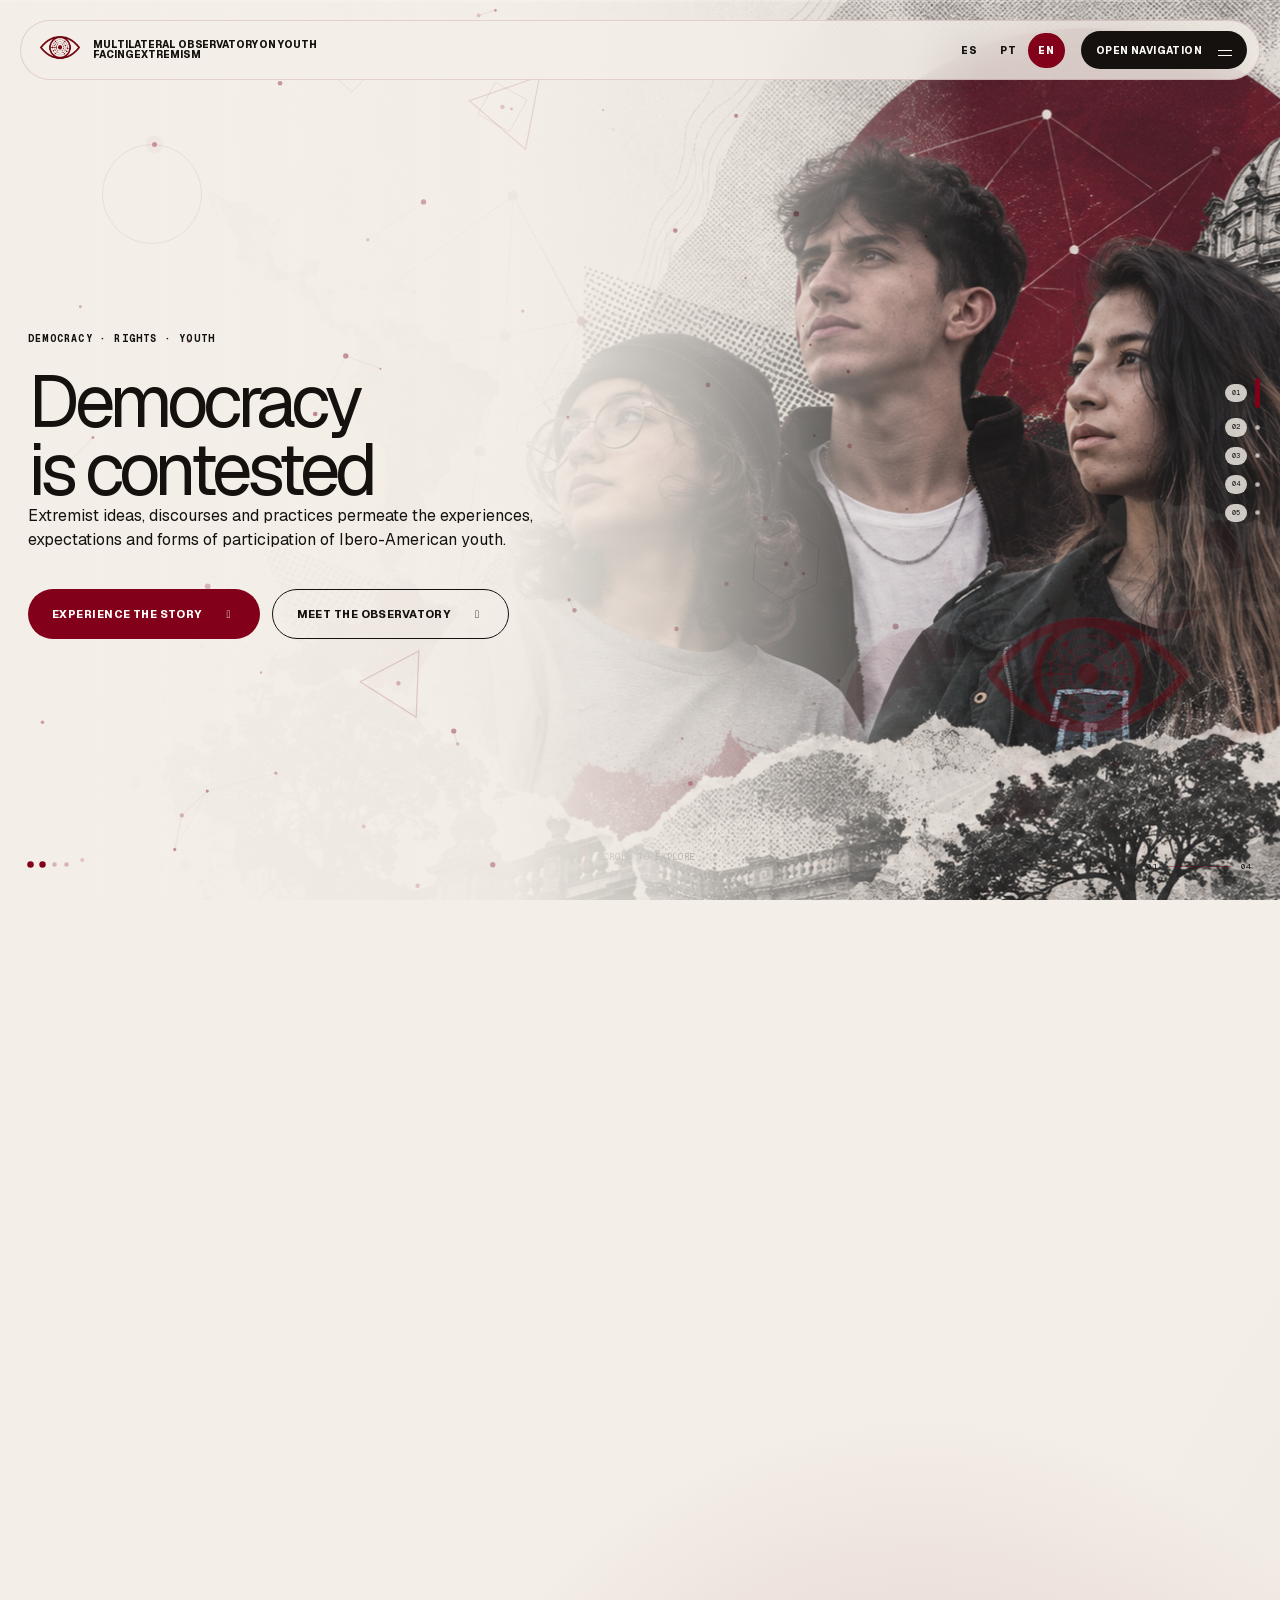
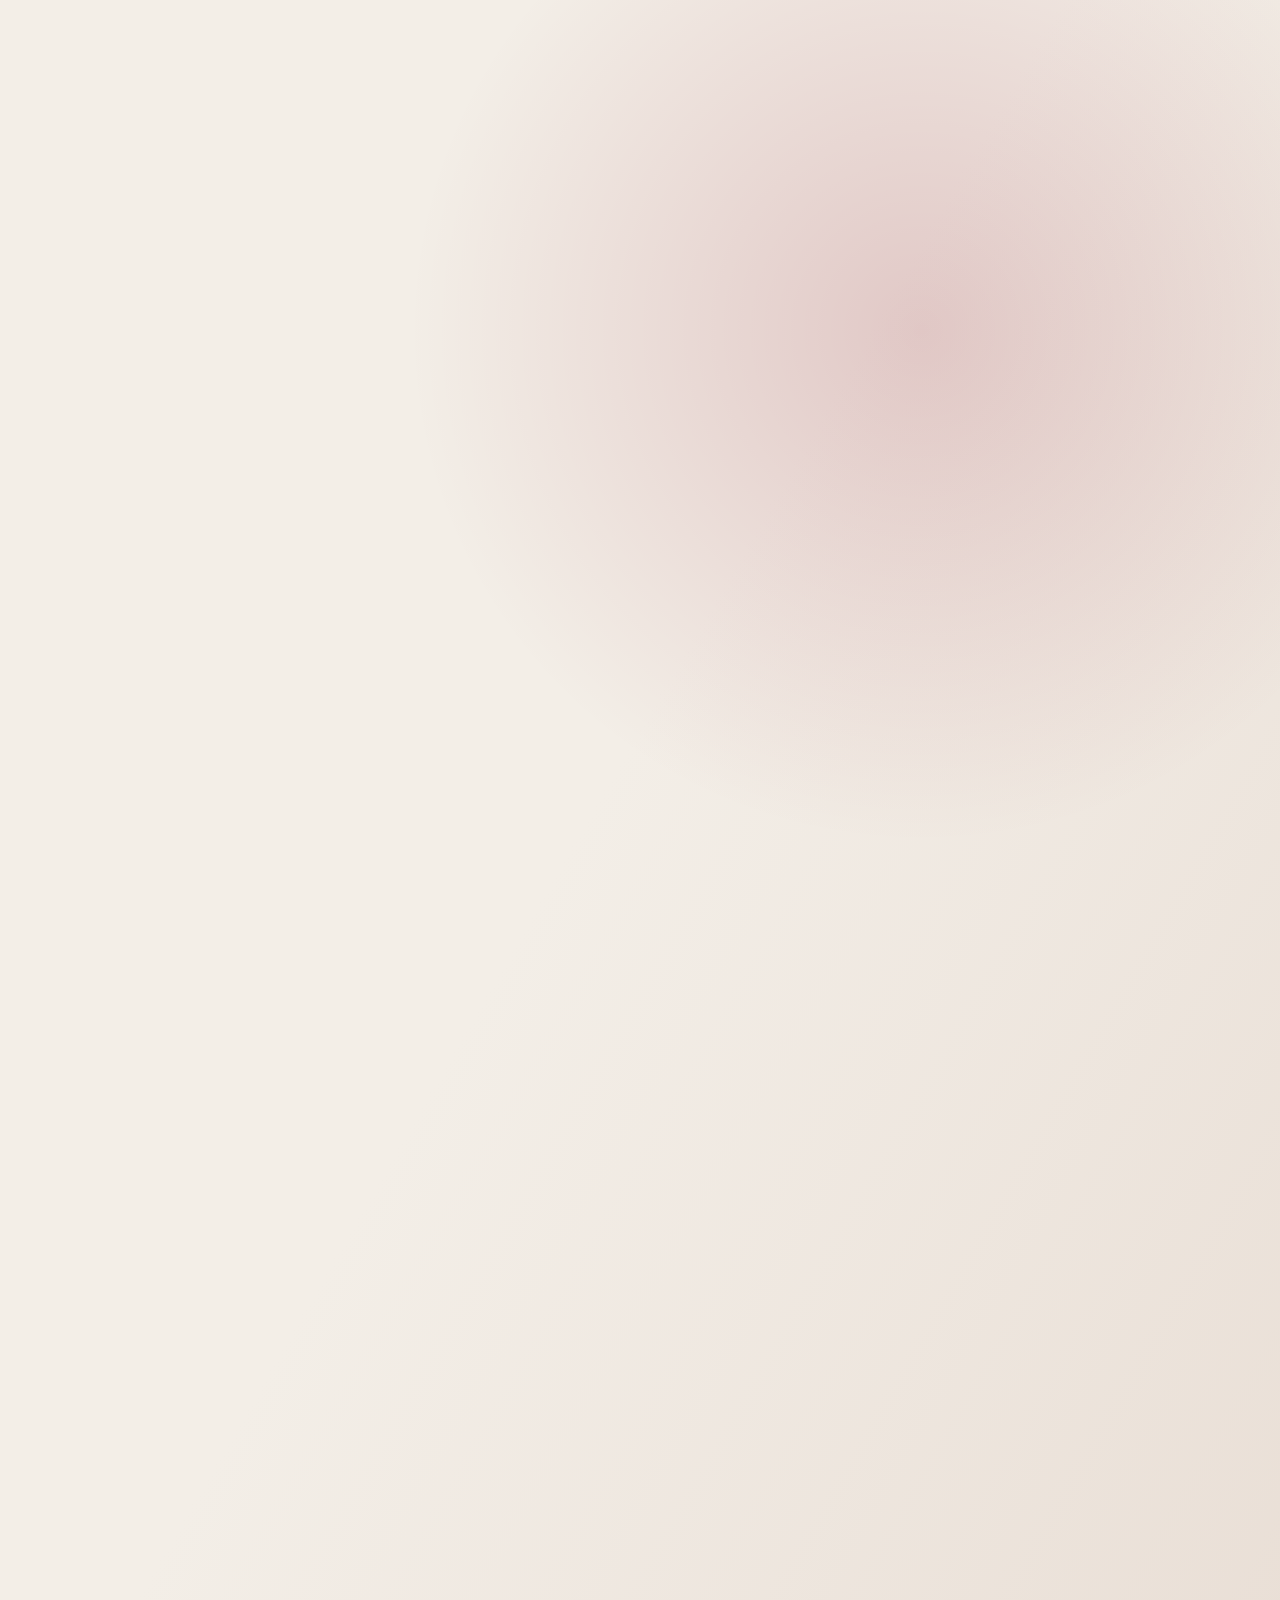
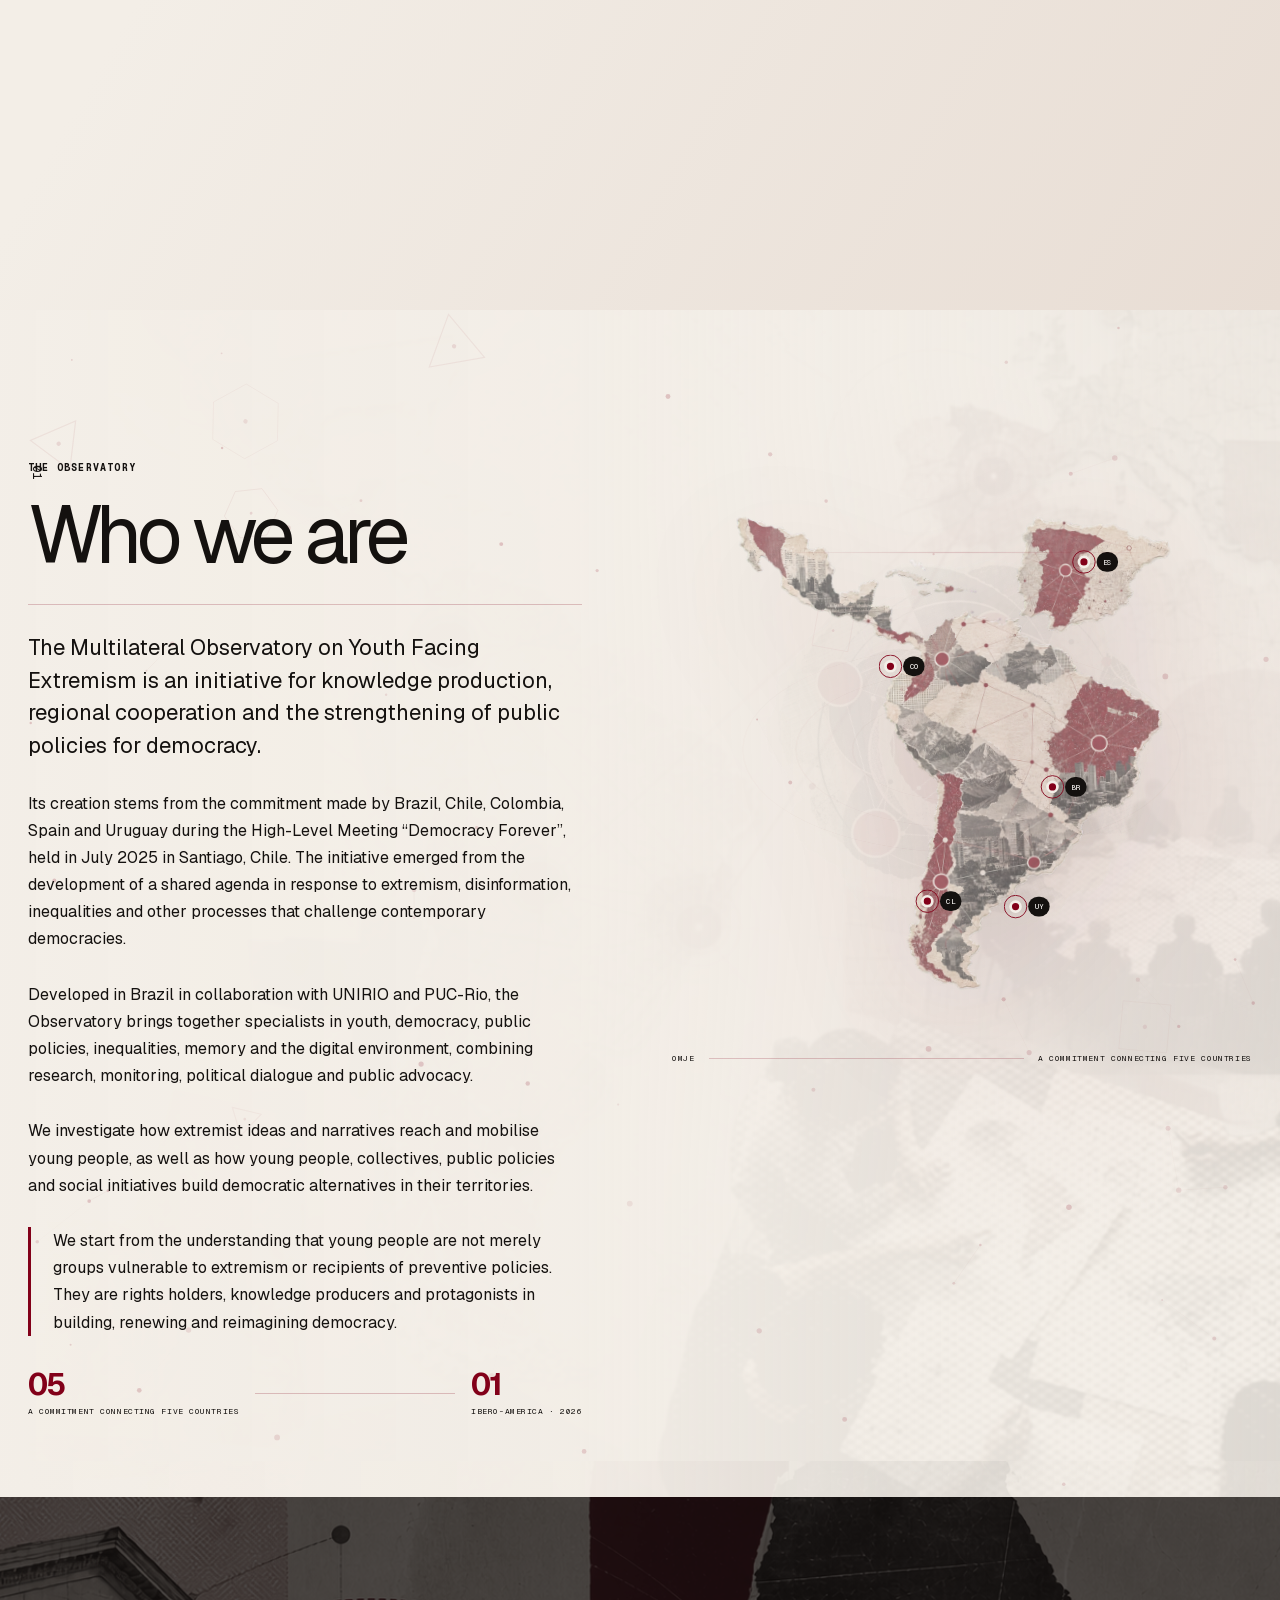
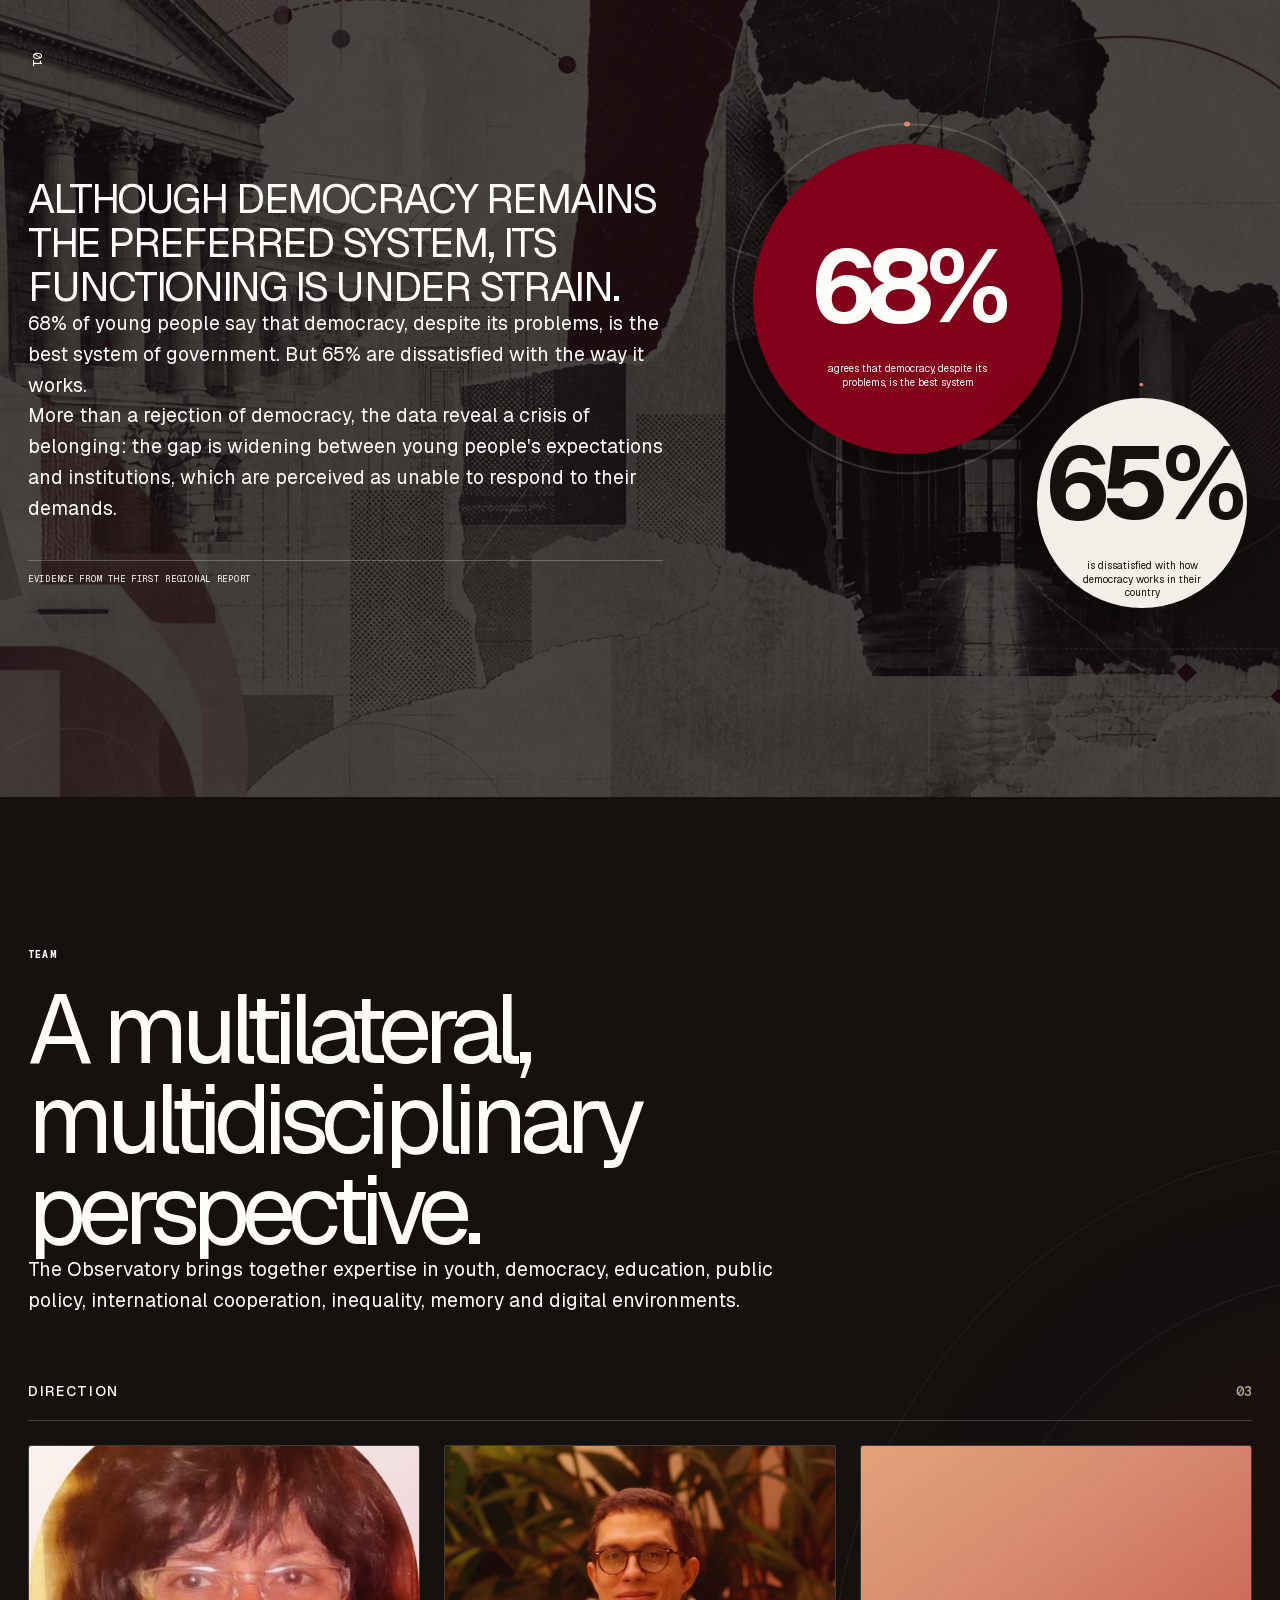
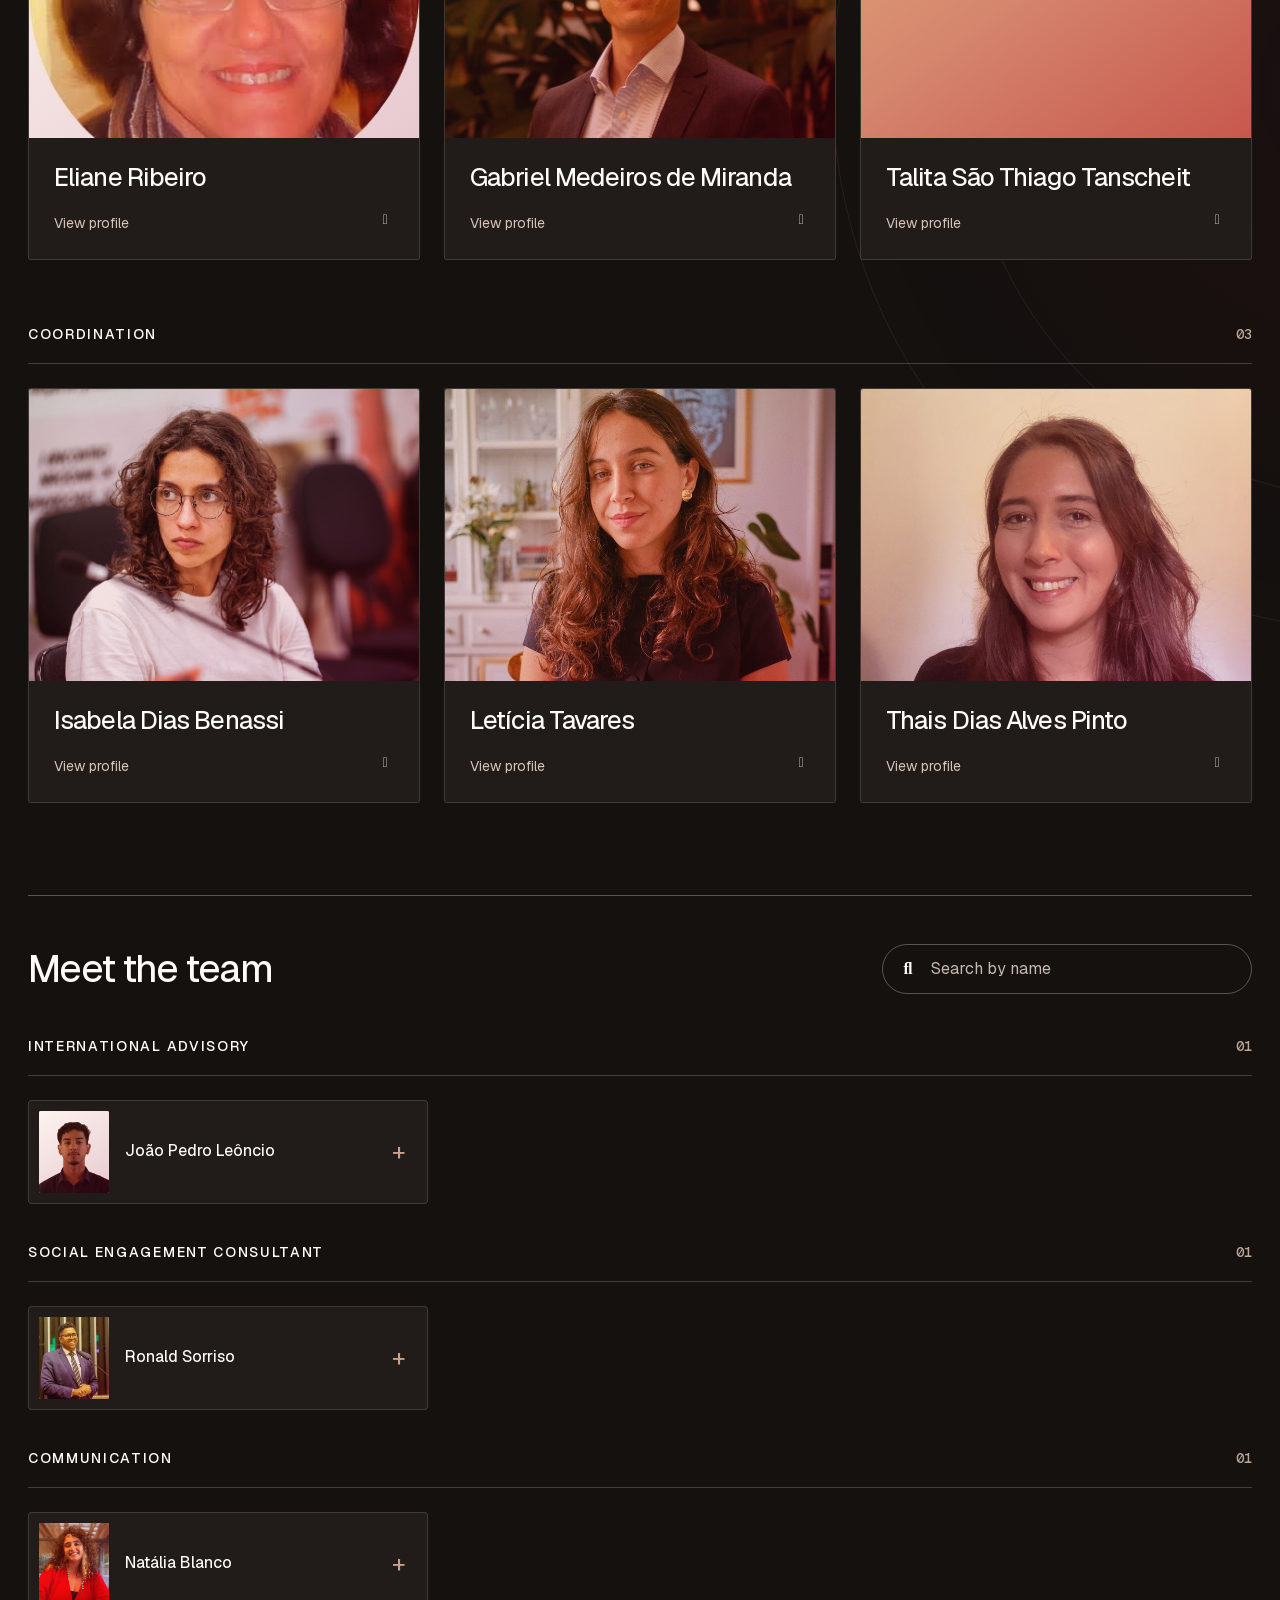
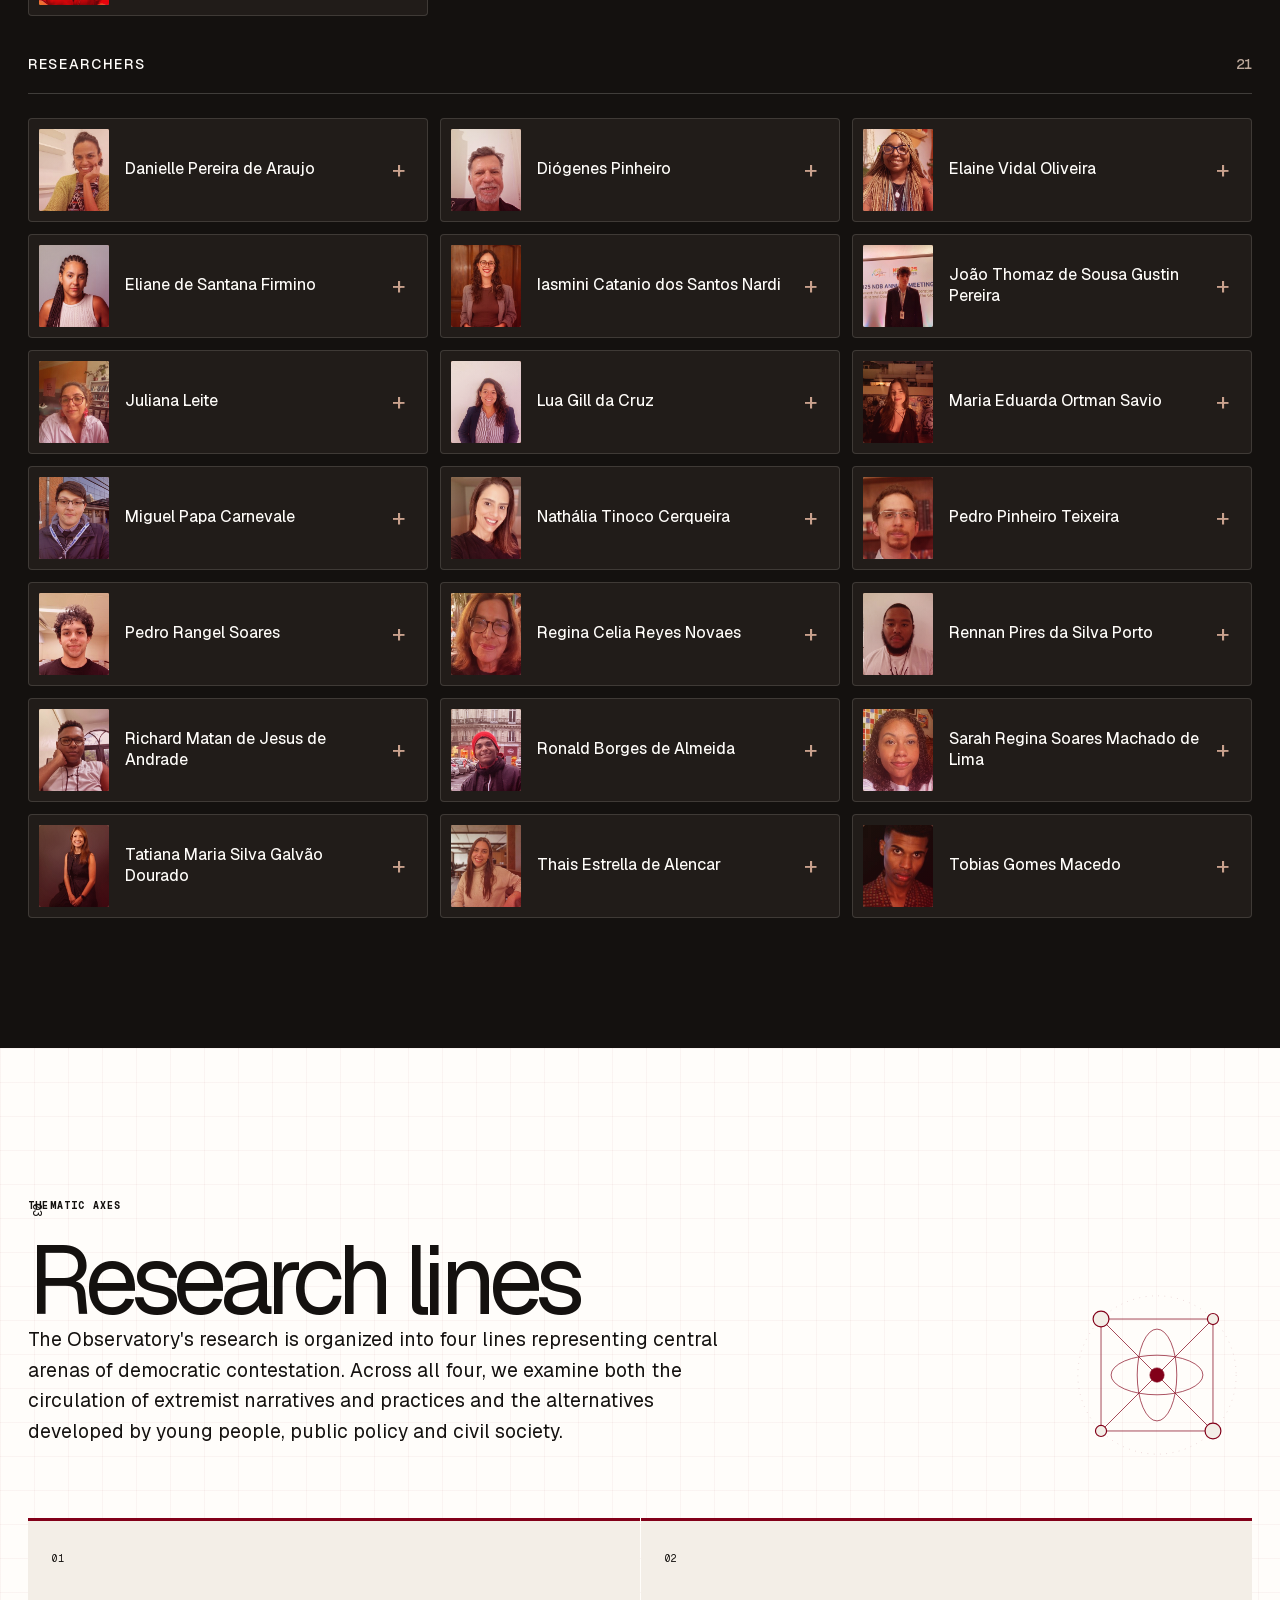
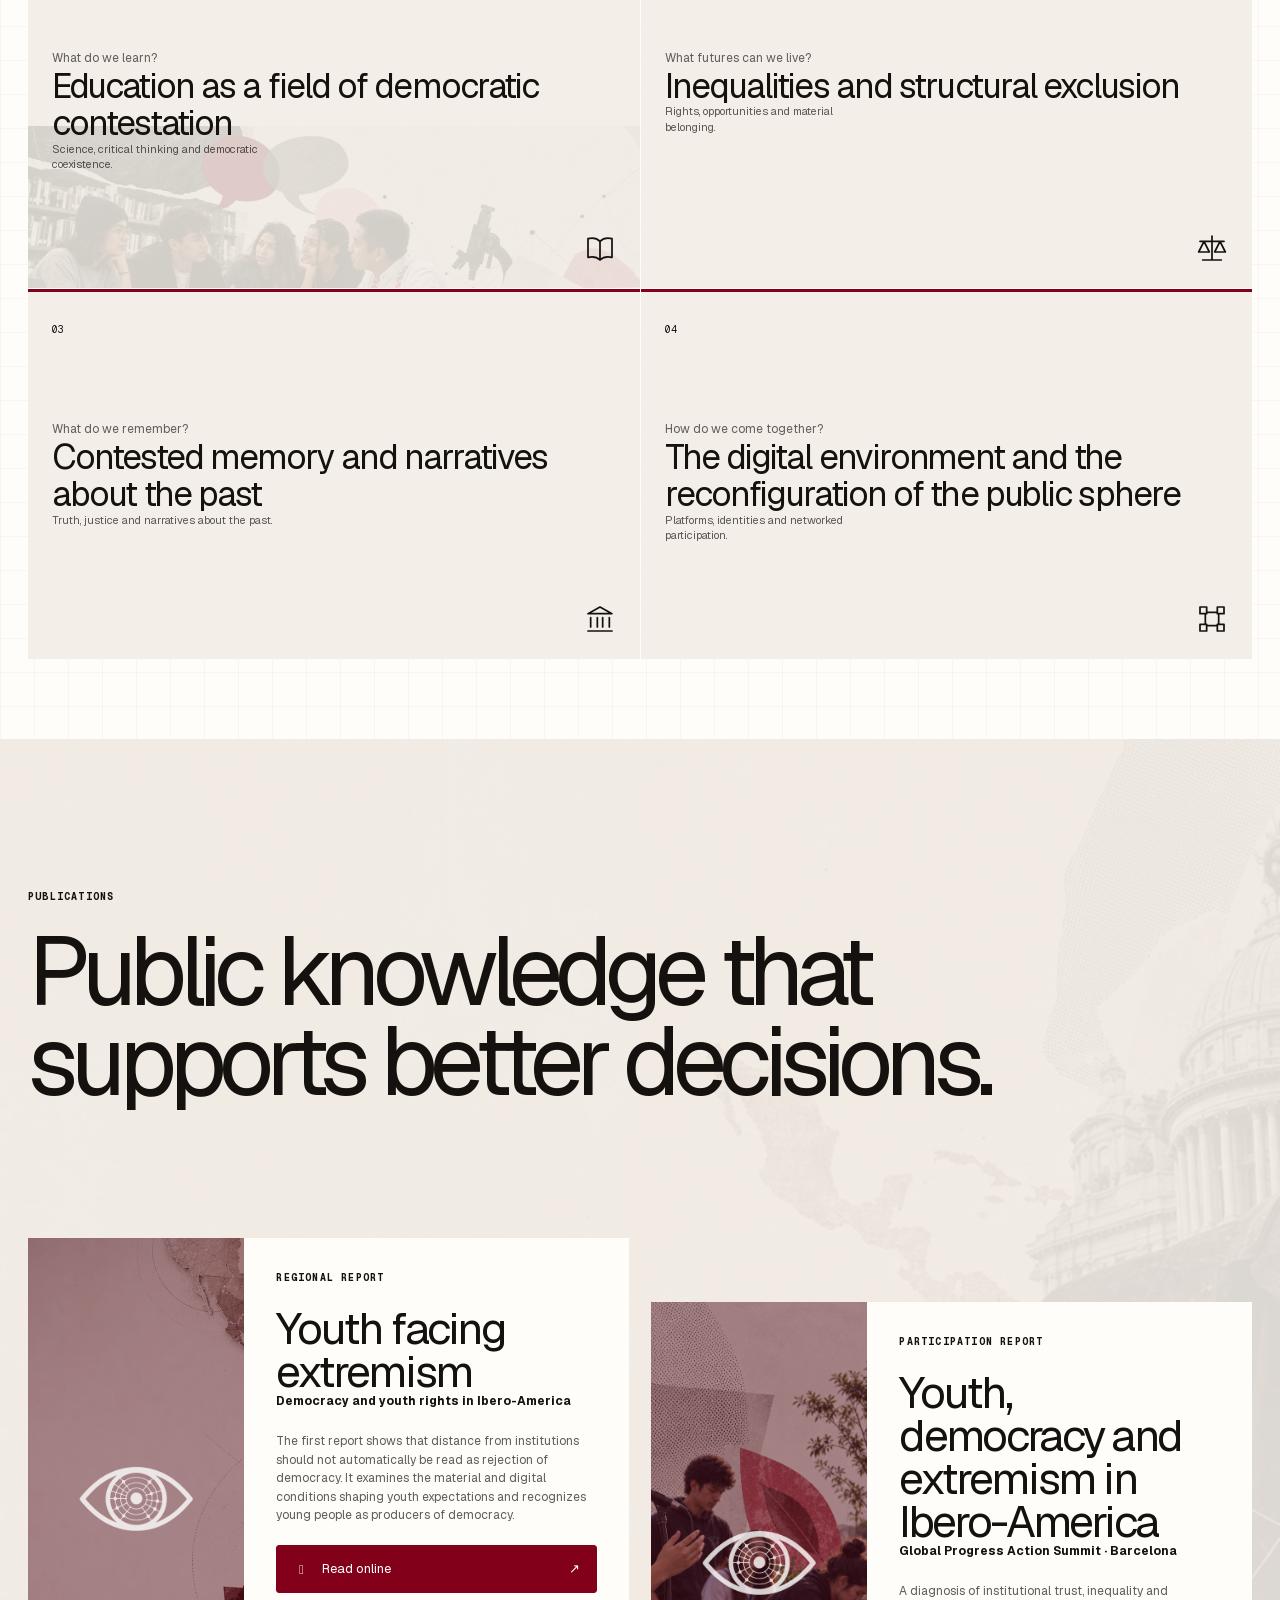
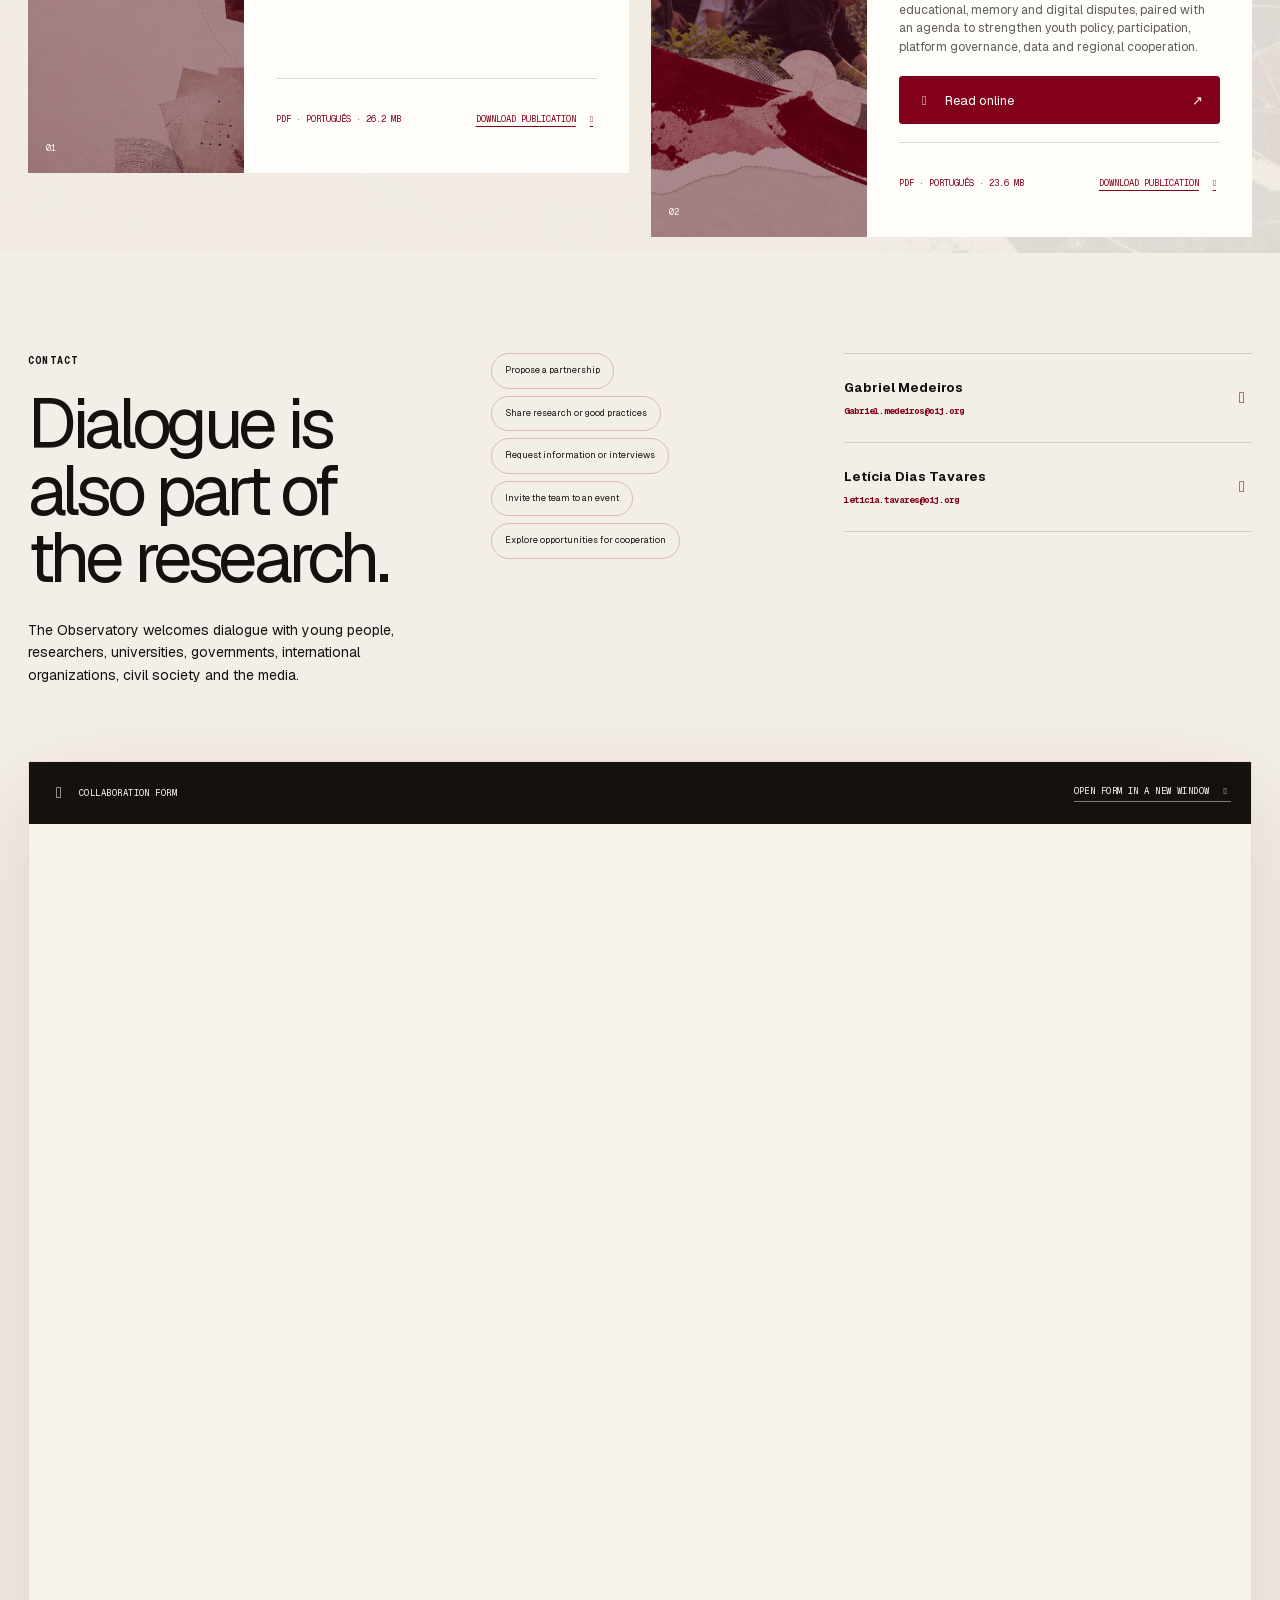
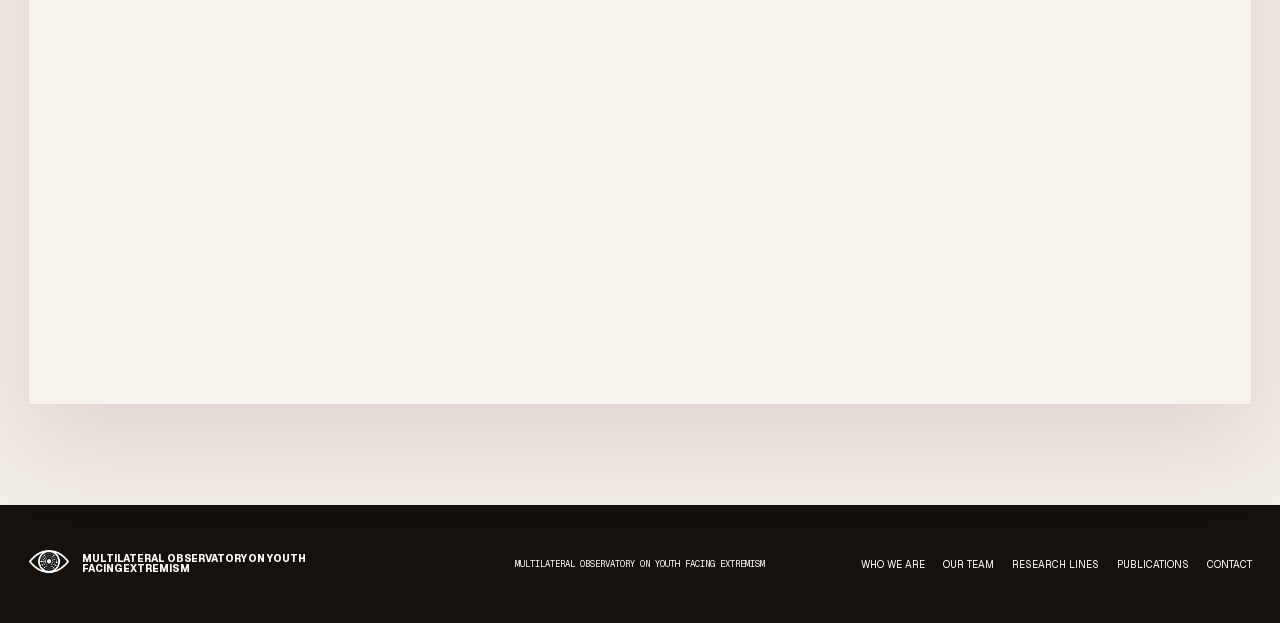
==== en.html @ 830d5328 "Add responsive online PDF reading with optional downloads" ====
<!doctype html>
<html lang="en">
  <head>
    <meta charset="UTF-8" />
    <meta name="viewport" content="width=device-width, initial-scale=1.0" />
    
    <title>OMJE | Youth, democracy and extremism in Ibero-America</title>
    <meta name="description" content="Research on youth, democracy and extremism in Ibero-America. Discover the Observatory, its team, research areas and publications." />
    <meta name="robots" content="index,follow,max-image-preview:large,max-snippet:-1,max-video-preview:-1" />
    <link rel="canonical" href="https://observajuvex.org/en.html" />
    <link rel="alternate" hreflang="es" href="https://observajuvex.org/" />
<link rel="alternate" hreflang="pt" href="https://observajuvex.org/pt.html" />
<link rel="alternate" hreflang="en" href="https://observajuvex.org/en.html" />
    <link rel="alternate" hreflang="x-default" href="https://observajuvex.org/" />
    <meta property="og:type" content="website" />
    <meta property="og:site_name" content="OMJE — Observatorio Multilateral" />
    <meta property="og:title" content="OMJE | Youth, democracy and extremism in Ibero-America" />
    <meta property="og:description" content="Research on youth, democracy and extremism in Ibero-America. Discover the Observatory, its team, research areas and publications." />
    <meta property="og:url" content="https://observajuvex.org/en.html" />
    <meta property="og:locale" content="en_US" />
    <meta property="og:locale:alternate" content="es_ES" />
<meta property="og:locale:alternate" content="pt_BR" />
    <meta property="og:image" content="https://observajuvex.org/visuals/masters/m01-hero-youth.png" />
    <meta property="og:image:alt" content="Ibero-American youth: democracy, participation and knowledge networks" />
    <meta name="twitter:card" content="summary_large_image" />
    <meta name="twitter:title" content="OMJE | Youth, democracy and extremism in Ibero-America" />
    <meta name="twitter:description" content="Research on youth, democracy and extremism in Ibero-America. Discover the Observatory, its team, research areas and publications." />
    <meta name="twitter:image" content="https://observajuvex.org/visuals/masters/m01-hero-youth.png" />
    <meta name="twitter:image:alt" content="Ibero-American youth: democracy, participation and knowledge networks" />
    <link rel="preload" as="image" href="./visuals/masters/m01-hero-youth.png" fetchpriority="high" />
    <script type="application/ld+json">{"@context":"https://schema.org","@graph":[{"@type":"Organization","@id":"https://observajuvex.org/#organization","name":"Observatorio Multilateral de Juventudes Frente al Extremismo","alternateName":["OMJE","Observatório Multilateral de Juventudes Frente ao Extremismo"],"url":"https://observajuvex.org/","logo":"https://observajuvex.org/brand/eye-burgundy-transparent.png","description":"Research on youth, democracy and extremism in Ibero-America. Discover the Observatory, its team, research areas and publications.","knowsAbout":["Juventudes","Democracia","Extremismo","Políticas públicas","Desigualdades","Memoria","Ambiente digital"],"areaServed":[{"@type":"Country","name":"Brasil"},{"@type":"Country","name":"Chile"},{"@type":"Country","name":"Colombia"},{"@type":"Country","name":"España"},{"@type":"Country","name":"Uruguay"}],"contactPoint":[{"@type":"ContactPoint","email":"Gabriel.medeiros@oij.org","contactType":"Cooperación e investigación","availableLanguage":["es","pt","en"]}]},{"@type":"WebSite","@id":"https://observajuvex.org/#website","url":"https://observajuvex.org/","name":"OMJE — Observatorio Multilateral","publisher":{"@id":"https://observajuvex.org/#organization"},"inLanguage":["es","pt","en"]},{"@type":"WebPage","@id":"https://observajuvex.org/en.html#webpage","url":"https://observajuvex.org/en.html","name":"OMJE | Youth, democracy and extremism in Ibero-America","description":"Research on youth, democracy and extremism in Ibero-America. Discover the Observatory, its team, research areas and publications.","inLanguage":"en","isPartOf":{"@id":"https://observajuvex.org/#website"},"about":{"@id":"https://observajuvex.org/#organization"},"primaryImageOfPage":{"@type":"ImageObject","url":"https://observajuvex.org/visuals/masters/m01-hero-youth.png"}}]}</script>
    <meta name="theme-color" content="#f3eee7" />
    <link rel="icon" href="./brand/eye-burgundy-transparent.png" />
    
  </head>
  <body>
    <div id="root"><main class="site-shell "><div class="progress" aria-hidden="true"><span style="transform:scaleX(0)"></span></div><a class="skip-link" href="#quienes-somos">Skip to content</a><header class="floating-nav"><a class="brand " href="#inicio" aria-label="Multilateral Observatory on Youth Facing Extremism"><img class="brand__eye" src="./brand/eye-burgundy-transparent.png" alt=""/><span class="brand__name">Multilateral Observatory on Youth Facing Extremism</span></a><div class="floating-nav__actions"><div class="language-switcher" aria-label="Select language"><a class="" href="./" hrefLang="es" lang="es">ES</a><a class="" href="./pt.html" hrefLang="pt" lang="pt">PT</a><a class="is-active" href="./en.html" hrefLang="en" lang="en" aria-current="page">EN</a></div><button class="menu-toggle" aria-expanded="false" aria-controls="site-menu"><span>Open navigation</span><i aria-hidden="true"></i></button></div></header><nav id="site-menu" class="site-menu " aria-hidden="true"><div class="site-menu__inner"><p class="eyebrow">Ibero-America · 2026</p><ol><li><a class="" href="#quienes-somos"><span>01</span>Who we are</a></li><li><a class="" href="#equipo"><span>02</span>Our team</a></li><li><a class="" href="#lineas-investigacion"><span>03</span>Research lines</a></li><li><a class="" href="#publicaciones"><span>04</span>Publications</a></li><li><a class="" href="#contacto"><span>05</span>Contact</a></li></ol><div class="site-menu__footer"><a href="#publicaciones">Publications</a><a href="#contacto">Contact</a></div></div></nav><aside class="chapter-rail" aria-label="Open navigation"><a class="" href="#quienes-somos" aria-label="Who we are"><span>01</span><i aria-hidden="true"></i></a><a class="" href="#equipo" aria-label="Our team"><span>02</span><i aria-hidden="true"></i></a><a class="" href="#lineas-investigacion" aria-label="Research lines"><span>03</span><i aria-hidden="true"></i></a><a class="" href="#publicaciones" aria-label="Publications"><span>04</span><i aria-hidden="true"></i></a><a class="" href="#contacto" aria-label="Contact"><span>05</span><i aria-hidden="true"></i></a></aside><section id="inicio" class="scene hero hero-film"><div class="hero__sticky"><div class="hero__frames" aria-hidden="true"><figure class="hero__frame" data-scroll-frame="true" style="--frame-opacity:1;--frame-scale:1.02;--frame-shift:0px"><img src="./visuals/masters/m01-hero-youth.png?v=omje-v2" alt="" fetchPriority="high" decoding="async"/></figure><figure class="hero__frame" data-scroll-frame="true" style="--frame-opacity:0;--frame-scale:1.02;--frame-shift:0px"><img src="./visuals/hero-sequence/h02-presion-digital.png?v=omje-v2" alt="" fetchPriority="low" decoding="async"/></figure><figure class="hero__frame" data-scroll-frame="true" style="--frame-opacity:0;--frame-scale:1.02;--frame-shift:0px"><img src="./visuals/hero-sequence/h03-organizacion.png?v=omje-v2" alt="" fetchPriority="low" decoding="async"/></figure><figure class="hero__frame" data-scroll-frame="true" style="--frame-opacity:0;--frame-scale:1.02;--frame-shift:0px"><img src="./visuals/hero-sequence/h04-apertura-democratica.png?v=omje-v2" alt="" fetchPriority="low" decoding="async"/></figure></div><canvas class="particle-field" aria-hidden="true"></canvas><div class="hero__orbit hero__orbit--one" aria-hidden="true"></div><div class="hero__orbit hero__orbit--two" aria-hidden="true"></div><div class="hero__orbit hero__orbit--three" aria-hidden="true"></div><div class="hero__objects" aria-hidden="true"><img class="hero__object hero__object--architecture" data-depth-object="true" data-object-center="1" src="./visuals/transparent/t03-civic-architecture.png" alt=""/><img class="hero__object hero__object--network" data-depth-object="true" data-object-center="2" src="./visuals/transparent/t04-network-orbit.png" alt=""/><img class="hero__object hero__object--youth" data-depth-object="true" data-object-center="3" src="./visuals/transparent/t02-youth-collective.png?v=omje-v2" alt=""/></div><div class="hero__content"><p class="eyebrow" data-reveal="true">Democracy · rights · youth</p><h1 class="hero-title" data-reveal="true" style="--delay:80ms"><span class="hero-title__line"><span style="--word-delay:120ms">Democracy </span></span><span class="hero-title__line"><span style="--word-delay:315ms">is </span><span style="--word-delay:380ms">contested </span></span></h1><p class="hero__body" data-reveal="true" style="--delay:160ms">Extremist ideas, discourses and practices permeate the experiences, expectations and forms of participation of Ibero-American youth.</p><div class="button-row" data-reveal="true" style="--delay:240ms"><a class="button button--primary" href="#tension">Experience the story<i class="fa-solid fa-arrow-down-long" aria-hidden="true"></i></a><a class="button button--ghost" href="#quienes-somos">Meet the Observatory<i class="fa-solid fa-arrow-right-long" aria-hidden="true"></i></a></div></div><div class="hero__story-cards" aria-live="polite"><article class="hero__story-card" data-frame-copy="true" style="--copy-opacity:0;--copy-x:42px;--copy-y:18px;--copy-scale:0.94"><div><span>02</span><i aria-hidden="true"></i><small>OMJE</small></div><h2>We research to understand</h2><p>We conduct research, monitor trends and identify initiatives that strengthen democracy in Ibero-America.</p></article><article class="hero__story-card" data-frame-copy="true" style="--copy-opacity:0;--copy-x:42px;--copy-y:18px;--copy-scale:0.94"><div><span>03</span><i aria-hidden="true"></i><small>OMJE</small></div><h2>Knowledge is built through networks</h2><p>We connect youth, governments, universities, social organisations and international organisations to build shared responses.</p></article><article class="hero__story-card" data-frame-copy="true" style="--copy-opacity:0;--copy-x:42px;--copy-y:18px;--copy-scale:0.94"><div><span>04</span><i aria-hidden="true"></i><small>OMJE</small></div><h2>Young people build democracy</h2><p>We turn evidence into public policy recommendations and strengthen the role of young people in seeking to defend, renew and reimagine democracy.</p></article></div><div class="hero__mark" aria-hidden="true"><div class="hero__mark-rings"><span></span><span></span><span></span></div><img src="./brand/eye-burgundy-transparent.png" alt=""/></div><div class="hero__timeline" aria-hidden="true"><i data-frame-dot="true" style="--dot-opacity:1;--dot-scale:1.3"></i><i data-frame-dot="true" style="--dot-opacity:0.25;--dot-scale:0.85"></i><i data-frame-dot="true" style="--dot-opacity:0.25;--dot-scale:0.85"></i><i data-frame-dot="true" style="--dot-opacity:0.25;--dot-scale:0.85"></i></div><p class="scroll-cue"><span></span>Scroll to explore</p><div class="hero__frame-count" aria-hidden="true"><span>01</span><i></i><span>04</span></div></div></section><section id="quienes-somos" class="scene about-story"><canvas class="particle-field" aria-hidden="true"></canvas><img class="scene-master scene-master--about" src="./visuals/masters/m09-regional-network.png" alt="" aria-hidden="true"/><div class="chapter-index">01</div><div class="about-story__copy"><p class="eyebrow" data-reveal="true">The Observatory</p><h2 data-reveal="true"><span>Who we are</span></h2><div class="about-story__paragraphs"><p data-reveal="true">The Multilateral Observatory on Youth Facing Extremism is an initiative for knowledge production, regional cooperation and the strengthening of public policies for democracy.</p><p data-reveal="true">Its creation stems from the commitment made by Brazil, Chile, Colombia, Spain and Uruguay during the High-Level Meeting “Democracy Forever”, held in July 2025 in Santiago, Chile. The initiative emerged from the development of a shared agenda in response to extremism, disinformation, inequalities and other processes that challenge contemporary democracies.</p><p data-reveal="true">Developed in Brazil in collaboration with UNIRIO and PUC-Rio, the Observatory brings together specialists in youth, democracy, public policies, inequalities, memory and the digital environment, combining research, monitoring, political dialogue and public advocacy.</p><p data-reveal="true">We investigate how extremist ideas and narratives reach and mobilise young people, as well as how young people, collectives, public policies and social initiatives build democratic alternatives in their territories.</p><p data-reveal="true">We start from the understanding that young people are not merely groups vulnerable to extremism or recipients of preventive policies. They are rights holders, knowledge producers and protagonists in building, renewing and reimagining democracy.</p></div><div class="about-story__metrics" data-reveal="true"><span><strong>05</strong>A commitment connecting five countries</span><i aria-hidden="true"></i><span><strong>01</strong>Ibero-America · 2026</span></div></div><div class="about-story__visual" data-reveal="true"><div class="about-story__map-stage"><svg class="network-trace" viewBox="0 0 100 100" preserveAspectRatio="none" aria-hidden="true" focusable="false"><path pathLength="1" d="M76 14 Q93 42 70 57 Q56 50 39 34 Q30 64 46 79 Q55 89 63 80 Q77 72 70 57"></path><path class="network-trace__echo" pathLength="1" d="M76 14 Q44 8 39 34 M46 79 Q38 52 70 57"></path></svg><div class="about-story__map-rings" aria-hidden="true"><i></i><i></i><i></i></div><img class="about-story__orbit" src="./visuals/transparent/t04-network-orbit.png" alt="" aria-hidden="true"/><img class="about-story__map" src="./visuals/transparent/t01-iberoamerica-map.png" alt="" aria-hidden="true"/><div class="about-story__routes" aria-hidden="true"><i></i><i></i><i></i><i></i></div><ul class="about-story__countries" aria-label="A commitment connecting five countries"><li style="--country-x:70%;--country-y:57%;--pulse-delay:0s"><i aria-hidden="true"></i><span>BR</span><strong>Brazil</strong></li><li style="--country-x:46%;--country-y:79%;--pulse-delay:-0.48s"><i aria-hidden="true"></i><span>CL</span><strong>Chile</strong></li><li style="--country-x:39%;--country-y:34%;--pulse-delay:-0.96s"><i aria-hidden="true"></i><span>CO</span><strong>Colombia</strong></li><li style="--country-x:76%;--country-y:14%;--pulse-delay:-1.44s"><i aria-hidden="true"></i><span>ES</span><strong>Spain</strong></li><li style="--country-x:63%;--country-y:80%;--pulse-delay:-1.92s"><i aria-hidden="true"></i><span>UY</span><strong>Uruguay</strong></li></ul><div class="about-story__scan" aria-hidden="true"></div></div><div class="about-story__legend"><span>OMJE</span><i></i><span>A commitment connecting five countries</span></div></div></section><section id="tension" class="scene scene--ink story-panel"><img class="scene-master scene-master--tension" src="./visuals/masters/m02-democratic-tension-v2.png" alt="" aria-hidden="true"/><div class="chapter-index">01</div><div class="story-panel__copy"><h2 data-reveal="true">ALTHOUGH DEMOCRACY REMAINS THE PREFERRED SYSTEM, ITS FUNCTIONING IS UNDER STRAIN.</h2><p class="story-panel__data-copy" data-reveal="true">68% of young people say that democracy, despite its problems, is the best system of government. But 65% are dissatisfied with the way it works.</p><p data-reveal="true">More than a rejection of democracy, the data reveal a crisis of belonging: the gap is widening between young people&#x27;s expectations and institutions, which are perceived as unable to respond to their demands.</p><small data-reveal="true">Evidence from the first regional report</small></div><div class="data-stage" aria-label="Evidence from the first regional report"><div class="data-stage__circle" data-reveal="true"><svg class="stat-arc" viewBox="0 0 100 100" aria-hidden="true" focusable="false" style="--arc-value:68"><circle class="stat-arc__track" cx="50" cy="50" r="47"></circle><circle class="stat-arc__value" pathLength="100" cx="50" cy="50" r="47"></circle></svg><strong>68%</strong><span>agrees that democracy, despite its problems, is the best system</span></div><div class="data-stage__circle data-stage__circle--secondary" data-reveal="true" style="--delay:180ms"><svg class="stat-arc" viewBox="0 0 100 100" aria-hidden="true" focusable="false" style="--arc-value:65"><circle class="stat-arc__track" cx="50" cy="50" r="47"></circle><circle class="stat-arc__value" pathLength="100" cx="50" cy="50" r="47"></circle></svg><strong>65%</strong><span>is dissatisfied with how democracy works in their country</span></div></div></section><section id="equipo" class="scene team-story team-v2"><div class="team-v2__halo" aria-hidden="true"></div><div class="team-story__heading"><p class="eyebrow" data-reveal="true">Team</p><h2 data-reveal="true">A multilateral, multidisciplinary perspective.</h2><p data-reveal="true">The Observatory brings together expertise in youth, democracy, education, public policy, international cooperation, inequality, memory and digital environments.</p></div><div class="team-group"><h3 class="team-group__heading">DIRECTION<span aria-hidden="true">03</span></h3><div class="team-leaders"><button class="team-leader" aria-label="View profile: Eliane Ribeiro" aria-haspopup="dialog" data-team-reveal="true" style="--team-delay:0ms"><span class="team-photo team-leader__photo"><img src="./team/eliane-ribeiro.jpg?v=team-final" style="object-position:50% 50%" alt="" loading="lazy" decoding="async"/></span><span class="team-leader__text"><strong>Eliane Ribeiro</strong><span>View profile<i class="fa-solid fa-arrow-up-right-from-square" aria-hidden="true"></i></span></span></button><button class="team-leader" aria-label="View profile: Gabriel Medeiros de Miranda" aria-haspopup="dialog" data-team-reveal="true" style="--team-delay:65ms"><span class="team-photo team-leader__photo"><img src="./team/gabriel-medeiros.jpg?v=team-final" style="object-position:50% 28%" alt="" loading="lazy" decoding="async"/></span><span class="team-leader__text"><strong>Gabriel Medeiros de Miranda</strong><span>View profile<i class="fa-solid fa-arrow-up-right-from-square" aria-hidden="true"></i></span></span></button><button class="team-leader" aria-label="View profile: Talita São Thiago Tanscheit" aria-haspopup="dialog" data-team-reveal="true" style="--team-delay:130ms"><span class="team-photo team-leader__photo"><img src="./team/talita-tanscheit.jpg?v=team-final" style="object-position:50% 25%" alt="" loading="lazy" decoding="async"/></span><span class="team-leader__text"><strong>Talita São Thiago Tanscheit</strong><span>View profile<i class="fa-solid fa-arrow-up-right-from-square" aria-hidden="true"></i></span></span></button></div></div><div class="team-group"><h3 class="team-group__heading">COORDINATION<span aria-hidden="true">03</span></h3><div class="team-leaders"><button class="team-leader" aria-label="View profile: Isabela Dias Benassi" aria-haspopup="dialog" data-team-reveal="true" style="--team-delay:0ms"><span class="team-photo team-leader__photo"><img src="./team/isabela-benassi.jpg?v=team-final" style="object-position:45% 40%" alt="" loading="lazy" decoding="async"/></span><span class="team-leader__text"><strong>Isabela Dias Benassi</strong><span>View profile<i class="fa-solid fa-arrow-up-right-from-square" aria-hidden="true"></i></span></span></button><button class="team-leader" aria-label="View profile: Letícia Tavares" aria-haspopup="dialog" data-team-reveal="true" style="--team-delay:65ms"><span class="team-photo team-leader__photo"><img src="./team/leticia-tavares.jpg?v=team-final" style="object-position:50% 28%" alt="" loading="lazy" decoding="async"/></span><span class="team-leader__text"><strong>Letícia Tavares</strong><span>View profile<i class="fa-solid fa-arrow-up-right-from-square" aria-hidden="true"></i></span></span></button><button class="team-leader" aria-label="View profile: Thais Dias Alves Pinto" aria-haspopup="dialog" data-team-reveal="true" style="--team-delay:130ms"><span class="team-photo team-leader__photo"><img src="./team/thais-dias.jpg?v=team-final" style="object-position:50% 58%" alt="" loading="lazy" decoding="async"/></span><span class="team-leader__text"><strong>Thais Dias Alves Pinto</strong><span>View profile<i class="fa-solid fa-arrow-up-right-from-square" aria-hidden="true"></i></span></span></button></div></div><div class="team-directory"><div class="team-directory__bar"><h3>Meet the team</h3><div class="team-search"><i class="fa-solid fa-magnifying-glass" aria-hidden="true"></i><input type="search" placeholder="Search by name" aria-label="Search by name" value=""/></div></div><div class="team-group team-group--compact"><h4 class="team-group__heading">INTERNATIONAL ADVISORY<span>01</span></h4><div class="team-directory__grid"><button class="team-person" aria-label="View profile: João Pedro Leôncio" aria-haspopup="dialog" data-team-reveal="true" style="--team-delay:0ms"><span class="team-photo team-person__photo"><img src="./team/joao-pedro-leoncio-thumb.jpg?v=team-final" style="object-position:50% 32%" alt="" loading="lazy" decoding="async" width="76" height="88"/></span><span class="team-person__name">João Pedro Leôncio</span><span class="team-person__plus" aria-hidden="true">+</span></button></div></div><div class="team-group team-group--compact"><h4 class="team-group__heading">SOCIAL ENGAGEMENT CONSULTANT<span>01</span></h4><div class="team-directory__grid"><button class="team-person" aria-label="View profile: Ronald Sorriso" aria-haspopup="dialog" data-team-reveal="true" style="--team-delay:0ms"><span class="team-photo team-person__photo"><img src="./team/ronald-sorriso-thumb.jpg?v=team-final" style="object-position:39% 30%" alt="" loading="lazy" decoding="async" width="76" height="88"/></span><span class="team-person__name">Ronald Sorriso</span><span class="team-person__plus" aria-hidden="true">+</span></button></div></div><div class="team-group team-group--compact"><h4 class="team-group__heading">COMMUNICATION<span>01</span></h4><div class="team-directory__grid"><button class="team-person" aria-label="View profile: Natália Blanco" aria-haspopup="dialog" data-team-reveal="true" style="--team-delay:0ms"><span class="team-photo team-person__photo"><img src="./team/natalia-blanco-thumb.jpg?v=team-final" style="object-position:50% 32%" alt="" loading="lazy" decoding="async" width="76" height="88"/></span><span class="team-person__name">Natália Blanco</span><span class="team-person__plus" aria-hidden="true">+</span></button></div></div><div class="team-group team-group--compact"><h4 class="team-group__heading">RESEARCHERS<span>21</span></h4><div class="team-directory__grid"><button class="team-person" aria-label="View profile: Danielle Pereira de Araujo" aria-haspopup="dialog" data-team-reveal="true" style="--team-delay:0ms"><span class="team-photo team-person__photo"><img src="./team/danielle-araujo-thumb.jpg?v=team-final" style="object-position:55% 28%" alt="" loading="lazy" decoding="async" width="76" height="88"/></span><span class="team-person__name">Danielle Pereira de Araujo</span><span class="team-person__plus" aria-hidden="true">+</span></button><button class="team-person" aria-label="View profile: Diógenes Pinheiro" aria-haspopup="dialog" data-team-reveal="true" style="--team-delay:35ms"><span class="team-photo team-person__photo"><img src="./team/diogenes-pinheiro-thumb.jpg?v=team-final" style="object-position:50% 55%" alt="" loading="lazy" decoding="async" width="76" height="88"/></span><span class="team-person__name">Diógenes Pinheiro</span><span class="team-person__plus" aria-hidden="true">+</span></button><button class="team-person" aria-label="View profile: Elaine Vidal Oliveira" aria-haspopup="dialog" data-team-reveal="true" style="--team-delay:70ms"><span class="team-photo team-person__photo"><img src="./team/elaine-vidal-thumb.jpg?v=team-final" style="object-position:50% 30%" alt="" loading="lazy" decoding="async" width="76" height="88"/></span><span class="team-person__name">Elaine Vidal Oliveira</span><span class="team-person__plus" aria-hidden="true">+</span></button><button class="team-person" aria-label="View profile: Eliane de Santana Firmino" aria-haspopup="dialog" data-team-reveal="true" style="--team-delay:0ms"><span class="team-photo team-person__photo"><img src="./team/eliane-firmino-thumb.jpg?v=team-final" style="object-position:50% 32%" alt="" loading="lazy" decoding="async" width="76" height="88"/></span><span class="team-person__name">Eliane de Santana Firmino</span><span class="team-person__plus" aria-hidden="true">+</span></button><button class="team-person" aria-label="View profile: Iasmini Catanio dos Santos Nardi" aria-haspopup="dialog" data-team-reveal="true" style="--team-delay:35ms"><span class="team-photo team-person__photo"><img src="./team/iasmini-nardi-thumb.jpg?v=team-final" style="object-position:50% 25%" alt="" loading="lazy" decoding="async" width="76" height="88"/></span><span class="team-person__name">Iasmini Catanio dos Santos Nardi</span><span class="team-person__plus" aria-hidden="true">+</span></button><button class="team-person" aria-label="View profile: João Thomaz de Sousa Gustin Pereira" aria-haspopup="dialog" data-team-reveal="true" style="--team-delay:70ms"><span class="team-photo team-person__photo"><img src="./team/joao-gustin-thumb.jpg?v=team-final" style="object-position:50% 38%" alt="" loading="lazy" decoding="async" width="76" height="88"/></span><span class="team-person__name">João Thomaz de Sousa Gustin Pereira</span><span class="team-person__plus" aria-hidden="true">+</span></button><button class="team-person" aria-label="View profile: Juliana Leite" aria-haspopup="dialog" data-team-reveal="true" style="--team-delay:0ms"><span class="team-photo team-person__photo"><img src="./team/juliana-leite-thumb.jpg?v=team-final" style="object-position:50% 38%" alt="" loading="lazy" decoding="async" width="76" height="88"/></span><span class="team-person__name">Juliana Leite</span><span class="team-person__plus" aria-hidden="true">+</span></button><button class="team-person" aria-label="View profile: Lua Gill da Cruz" aria-haspopup="dialog" data-team-reveal="true" style="--team-delay:35ms"><span class="team-photo team-person__photo"><img src="./team/lua-gill-thumb.jpg?v=team-final" style="object-position:50% 32%" alt="" loading="lazy" decoding="async" width="76" height="88"/></span><span class="team-person__name">Lua Gill da Cruz</span><span class="team-person__plus" aria-hidden="true">+</span></button><button class="team-person" aria-label="View profile: Maria Eduarda Ortman Savio" aria-haspopup="dialog" data-team-reveal="true" style="--team-delay:70ms"><span class="team-photo team-person__photo"><img src="./team/maria-eduarda-savio-thumb.jpg?v=team-final" style="object-position:50% 40%" alt="" loading="lazy" decoding="async" width="76" height="88"/></span><span class="team-person__name">Maria Eduarda Ortman Savio</span><span class="team-person__plus" aria-hidden="true">+</span></button><button class="team-person" aria-label="View profile: Miguel Papa Carnevale" aria-haspopup="dialog" data-team-reveal="true" style="--team-delay:0ms"><span class="team-photo team-person__photo"><img src="./team/miguel-carnevale-thumb.jpg?v=team-final" style="object-position:45% 30%" alt="" loading="lazy" decoding="async" width="76" height="88"/></span><span class="team-person__name">Miguel Papa Carnevale</span><span class="team-person__plus" aria-hidden="true">+</span></button><button class="team-person" aria-label="View profile: Nathália Tinoco Cerqueira" aria-haspopup="dialog" data-team-reveal="true" style="--team-delay:35ms"><span class="team-photo team-person__photo"><img src="./team/nathalia-cerqueira-thumb.jpg?v=team-final" style="object-position:50% 30%" alt="" loading="lazy" decoding="async" width="76" height="88"/></span><span class="team-person__name">Nathália Tinoco Cerqueira</span><span class="team-person__plus" aria-hidden="true">+</span></button><button class="team-person" aria-label="View profile: Pedro Pinheiro Teixeira" aria-haspopup="dialog" data-team-reveal="true" style="--team-delay:70ms"><span class="team-photo team-person__photo"><img src="./team/pedro-teixeira-thumb.jpg?v=team-final" style="object-position:50% 25%" alt="" loading="lazy" decoding="async" width="76" height="88"/></span><span class="team-person__name">Pedro Pinheiro Teixeira</span><span class="team-person__plus" aria-hidden="true">+</span></button><button class="team-person" aria-label="View profile: Pedro Rangel Soares" aria-haspopup="dialog" data-team-reveal="true" style="--team-delay:0ms"><span class="team-photo team-person__photo"><img src="./team/pedro-rangel-soares-thumb.jpg?v=team-final" style="object-position:50% 38%" alt="" loading="lazy" decoding="async" width="76" height="88"/></span><span class="team-person__name">Pedro Rangel Soares</span><span class="team-person__plus" aria-hidden="true">+</span></button><button class="team-person" aria-label="View profile: Regina Celia Reyes Novaes" aria-haspopup="dialog" data-team-reveal="true" style="--team-delay:35ms"><span class="team-photo team-person__photo"><img src="./team/regina-novaes-thumb.jpg?v=team-final" style="object-position:50% 30%" alt="" loading="lazy" decoding="async" width="76" height="88"/></span><span class="team-person__name">Regina Celia Reyes Novaes</span><span class="team-person__plus" aria-hidden="true">+</span></button><button class="team-person" aria-label="View profile: Rennan Pires da Silva Porto" aria-haspopup="dialog" data-team-reveal="true" style="--team-delay:70ms"><span class="team-photo team-person__photo"><img src="./team/rennan-porto-thumb.jpg?v=team-final" style="object-position:50% 45%" alt="" loading="lazy" decoding="async" width="76" height="88"/></span><span class="team-person__name">Rennan Pires da Silva Porto</span><span class="team-person__plus" aria-hidden="true">+</span></button><button class="team-person" aria-label="View profile: Richard Matan de Jesus de Andrade" aria-haspopup="dialog" data-team-reveal="true" style="--team-delay:0ms"><span class="team-photo team-person__photo"><img src="./team/richard-matan-thumb.jpg?v=team-final" style="object-position:50% 38%" alt="" loading="lazy" decoding="async" width="76" height="88"/></span><span class="team-person__name">Richard Matan de Jesus de Andrade</span><span class="team-person__plus" aria-hidden="true">+</span></button><button class="team-person" aria-label="View profile: Ronald Borges de Almeida" aria-haspopup="dialog" data-team-reveal="true" style="--team-delay:35ms"><span class="team-photo team-person__photo"><img src="./team/ronald-borges-thumb.jpg?v=team-final" style="object-position:50% 50%" alt="" loading="lazy" decoding="async" width="76" height="88"/></span><span class="team-person__name">Ronald Borges de Almeida</span><span class="team-person__plus" aria-hidden="true">+</span></button><button class="team-person" aria-label="View profile: Sarah Regina Soares Machado de Lima" aria-haspopup="dialog" data-team-reveal="true" style="--team-delay:70ms"><span class="team-photo team-person__photo"><img src="./team/sarah-lima-thumb.jpg?v=team-final" style="object-position:50% 30%" alt="" loading="lazy" decoding="async" width="76" height="88"/></span><span class="team-person__name">Sarah Regina Soares Machado de Lima</span><span class="team-person__plus" aria-hidden="true">+</span></button><button class="team-person" aria-label="View profile: Tatiana Maria Silva Galvão Dourado" aria-haspopup="dialog" data-team-reveal="true" style="--team-delay:0ms"><span class="team-photo team-person__photo"><img src="./team/tatiana-dourado-thumb.jpg?v=team-final" style="object-position:50% 20%" alt="" loading="lazy" decoding="async" width="76" height="88"/></span><span class="team-person__name">Tatiana Maria Silva Galvão Dourado</span><span class="team-person__plus" aria-hidden="true">+</span></button><button class="team-person" aria-label="View profile: Thais Estrella de Alencar" aria-haspopup="dialog" data-team-reveal="true" style="--team-delay:35ms"><span class="team-photo team-person__photo"><img src="./team/thais-estrella-thumb.jpg?v=team-final" style="object-position:50% 30%" alt="" loading="lazy" decoding="async" width="76" height="88"/></span><span class="team-person__name">Thais Estrella de Alencar</span><span class="team-person__plus" aria-hidden="true">+</span></button><button class="team-person" aria-label="View profile: Tobias Gomes Macedo" aria-haspopup="dialog" data-team-reveal="true" style="--team-delay:70ms"><span class="team-photo team-person__photo"><img src="./team/tobias-macedo-thumb.jpg?v=team-final" style="object-position:72% 35%" alt="" loading="lazy" decoding="async" width="76" height="88"/></span><span class="team-person__name">Tobias Gomes Macedo</span><span class="team-person__plus" aria-hidden="true">+</span></button></div></div></div><dialog class="team-profile" aria-labelledby="team-profile-name"></dialog></section><section id="lineas-investigacion" class="scene scene--paper arenas"><div class="chapter-index">03</div><div class="arenas__heading"><p class="eyebrow" data-reveal="true">Thematic axes</p><h2 data-reveal="true">Research lines</h2><p data-reveal="true">The Observatory&#x27;s research is organized into four lines representing central arenas of democratic contestation. Across all four, we examine both the circulation of extremist narratives and practices and the alternatives developed by young people, public policy and civil society.</p><div class="research-mobile" aria-hidden="true"><svg viewBox="0 0 240 240" focusable="false"><circle class="research-mobile__rim" cx="120" cy="120" r="100"></circle><g class="research-mobile__rotor"><path d="M120 20 220 120 120 220 20 120Z M120 20V220 M20 120H220"></path><circle cx="120" cy="20" r="10"></circle><circle cx="220" cy="120" r="7"></circle><circle cx="120" cy="220" r="10"></circle><circle cx="20" cy="120" r="7"></circle></g><g class="research-mobile__core"><ellipse cx="120" cy="120" rx="58" ry="25"></ellipse><ellipse cx="120" cy="120" rx="25" ry="58"></ellipse><circle cx="120" cy="120" r="9"></circle></g></svg></div></div><div class="arena-grid"><article class="arena-card" data-reveal="true" style="--delay:0ms"><img src="./visuals/masters/m04-education.png?v=omje-v2" loading="lazy" decoding="async" alt="" aria-hidden="true"/><span>01</span><p>What do we learn?</p><h3>Education as a field of democratic contestation</h3><small>Science, critical thinking and democratic coexistence.</small><svg class="research-icon" viewBox="0 0 24 24" fill="none" stroke="currentColor" stroke-width="1.3" stroke-linecap="round" stroke-linejoin="round" aria-hidden="true" focusable="false"><path d="M3 5c4-1 7 0 9 2 2-2 5-3 9-2v14c-4-1-7 0-9 2-2-2-5-3-9-2V5Zm9 2v14"></path></svg></article><article class="arena-card" data-reveal="true" style="--delay:90ms"><img src="./visuals/masters/m05-inequalities.png?v=omje-v2" loading="lazy" decoding="async" alt="" aria-hidden="true"/><span>02</span><p>What futures can we live?</p><h3>Inequalities and structural exclusion</h3><small>Rights, opportunities and material belonging.</small><svg class="research-icon" viewBox="0 0 24 24" fill="none" stroke="currentColor" stroke-width="1.3" stroke-linecap="round" stroke-linejoin="round" aria-hidden="true" focusable="false"><path d="M12 3v18M5 21h14M3 7h18M6 7l-4 8h8L6 7Zm12 0-4 8h8l-4-8Z"></path></svg></article><article class="arena-card" data-reveal="true" style="--delay:180ms"><img src="./visuals/masters/m06-memory.png?v=omje-v2" loading="lazy" decoding="async" alt="" aria-hidden="true"/><span>03</span><p>What do we remember?</p><h3>Contested memory and narratives about the past</h3><small>Truth, justice and narratives about the past.</small><svg class="research-icon" viewBox="0 0 24 24" fill="none" stroke="currentColor" stroke-width="1.3" stroke-linecap="round" stroke-linejoin="round" aria-hidden="true" focusable="false"><path d="M3 8 12 3l9 5H3Zm2 3v7m5-7v7m4-7v7m5-7v7M3 21h18"></path></svg></article><article class="arena-card" data-reveal="true" style="--delay:270ms"><img src="./visuals/masters/m07-digital.png?v=omje-v2" loading="lazy" decoding="async" alt="" aria-hidden="true"/><span>04</span><p>How do we come together?</p><h3>The digital environment and the reconfiguration of the public sphere</h3><small>Platforms, identities and networked participation.</small><svg class="research-icon" viewBox="0 0 24 24" fill="none" stroke="currentColor" stroke-width="1.3" stroke-linecap="round" stroke-linejoin="round" aria-hidden="true" focusable="false"><path d="M8 7h8M7 8v8m1 1h8m1-9v8M3 3h5v5H3V3Zm13 0h5v5h-5V3ZM3 16h5v5H3v-5Zm13 0h5v5h-5v-5Z"></path></svg></article></div></section><section id="publicaciones" class="scene publications"><div class="publications__heading"><p class="eyebrow" data-reveal="true">Publications</p><h2 data-reveal="true">Public knowledge that supports better decisions.</h2><p data-reveal="true">The Observatory produces regional reports, national studies, policy papers, articles, audiovisual materials and data-visualization tools.</p></div><div class="publication-grid"><article class="publication-card" data-reveal="true" style="--delay:0ms"><div class="publication-card__cover"><img src="./visuals/derived/d25-network-left.jpg" alt=""/><img class="publication-card__eye" src="./brand/eye-burgundy-transparent.png" alt=""/><span>0<!-- -->1</span></div><div class="publication-card__copy"><p class="eyebrow">Regional report</p><h3>Youth facing extremism</h3><strong>Democracy and youth rights in Ibero-America</strong><p>The first report shows that distance from institutions should not automatically be read as rejection of democracy. It examines the material and digital conditions shaping youth expectations and recognizes young people as producers of democracy.</p><button class="publication-card__read" type="button" aria-label="Read online: Youth facing extremism"><i class="fa-solid fa-book-open" aria-hidden="true"></i>Read online<span aria-hidden="true">↗</span></button><dialog class="report-reader" aria-label="Publication reader: Youth facing extremism"></dialog><div><span>PDF · Português · 26.2 MB</span><a class="publication-card__download" href="./reports/juventudes-e-democracia-na-ibero-america.pdf" download="" aria-label="Download publication: Youth facing extremism (PDF, Português)">Download publication<i class="fa-solid fa-download" aria-hidden="true"></i></a></div></div></article><article class="publication-card" data-reveal="true" style="--delay:120ms"><div class="publication-card__cover"><img src="./visuals/derived/d22-action-left.png?v=omje-v2" alt=""/><img class="publication-card__eye" src="./brand/eye-burgundy-transparent.png" alt=""/><span>0<!-- -->2</span></div><div class="publication-card__copy"><p class="eyebrow">Participation report</p><h3>Youth, democracy and extremism in Ibero-America</h3><strong>Global Progress Action Summit · Barcelona</strong><p>A diagnosis of institutional trust, inequality and educational, memory and digital disputes, paired with an agenda to strengthen youth policy, participation, platform governance, data and regional cooperation.</p><button class="publication-card__read" type="button" aria-label="Read online: Youth, democracy and extremism in Ibero-America"><i class="fa-solid fa-book-open" aria-hidden="true"></i>Read online<span aria-hidden="true">↗</span></button><dialog class="report-reader" aria-label="Publication reader: Youth, democracy and extremism in Ibero-America"></dialog><div><span>PDF · Português · 23.6 MB</span><a class="publication-card__download" href="./reports/relatorio-de-atividades-omje-gpm.pdf" download="" aria-label="Download publication: Youth, democracy and extremism in Ibero-America (PDF, Português)">Download publication<i class="fa-solid fa-download" aria-hidden="true"></i></a></div></div></article></div></section><section id="contacto" class="contact-band"><div class="contact-band__intro" data-reveal="true"><p class="eyebrow">Contact</p><h2>Dialogue is also part of the research.</h2><p>The Observatory welcomes dialogue with young people, researchers, universities, governments, international organizations, civil society and the media.</p></div><div class="contact-band__reasons" aria-label="Contact" data-reveal="true" style="--delay:100ms"><span>Propose a partnership</span><span>Share research or good practices</span><span>Request information or interviews</span><span>Invite the team to an event</span><span>Explore opportunities for cooperation</span></div><div class="contact-band__people" data-reveal="true" style="--delay:180ms"><a href="mailto:Gabriel.medeiros@oij.org"><span>Gabriel Medeiros</span><strong>Gabriel.medeiros@oij.org</strong><i class="fa-solid fa-envelope" aria-hidden="true"></i></a><a href="mailto:leticia.tavares@oij.org"><span>Letícia Dias Tavares</span><strong>leticia.tavares@oij.org</strong><i class="fa-solid fa-envelope" aria-hidden="true"></i></a></div><div class="google-form" data-reveal="true"><div class="google-form__bar"><div><i class="fa-solid fa-paper-plane" aria-hidden="true"></i><span>Collaboration form</span></div><a href="https://docs.google.com/forms/d/e/1FAIpQLSdgCqeUnWPkmIOIUaipU107Q_kOqsBRwcXDfNVltxS3ZdfijA/viewform" target="_blank" rel="noreferrer">Open form in a new window<i class="fa-solid fa-arrow-up-right-from-square" aria-hidden="true"></i></a></div><iframe src="https://docs.google.com/forms/d/e/1FAIpQLSdgCqeUnWPkmIOIUaipU107Q_kOqsBRwcXDfNVltxS3ZdfijA/viewform?embedded=true" title="Collaboration form" loading="lazy">Loading Google Form</iframe></div></section><footer class="footer"><a class="brand brand--light" href="#inicio" aria-label="Multilateral Observatory on Youth Facing Extremism"><img class="brand__eye" src="./brand/eye-burgundy-transparent.png" alt=""/><span class="brand__name">Multilateral Observatory on Youth Facing Extremism</span></a><p class="footer__name">Multilateral Observatory on Youth Facing Extremism</p><div><a href="#quienes-somos">Who we are</a><a href="#equipo">Our team</a><a href="#lineas-investigacion">Research lines</a><a href="#publicaciones">Publications</a><a href="#contacto">Contact</a></div></footer></main></div>
    <noscript><style>[data-reveal],[data-team-reveal]{opacity:1!important;transform:none!important}.hero{min-height:100vh!important}.hero__story-cards{position:relative!important;display:grid!important;gap:24px!important;height:auto!important;inset:auto!important}.hero__story-card{position:relative!important;opacity:1!important;transform:none!important}.site-menu{display:none!important}</style></noscript>
    <!-- El motor interactivo está integrado para permitir abrir este archivo con doble clic. -->
    <script>
(function(){var e=document.createElement(`style`);e.textContent=`/*!
 * Font Awesome Free 7.3.1 by @fontawesome - https://fontawesome.com
 * License - https://fontawesome.com/license/free (Icons: CC BY 4.0, Fonts: SIL OFL 1.1, Code: MIT License)
 * Copyright 2026 Fonticons, Inc.
 */
.fa,.fa-brands,.fa-classic,.fa-regular,.fa-solid,.fab,.far,.fas{--_fa-family:var(--fa-family,var(--fa-style-family,"Font Awesome 7 Free"));-webkit-font-smoothing:antialiased;-moz-osx-font-smoothing:grayscale;display:var(--fa-display,inline-block);font-family:var(--_fa-family);font-feature-settings:normal;font-synthesis:none;font-variant:normal;font-style:normal;font-weight:var(--fa-style,900);text-align:center;text-rendering:auto;width:var(--fa-width,1.25em);line-height:1}:-webkit-any(.fas,.far,.fab,.fa-solid,.fa-regular,.fa-brands,.fa-classic,.fa):before{content:var(--fa)/""}:is(.fas,.far,.fab,.fa-solid,.fa-regular,.fa-brands,.fa-classic,.fa):before{content:var(--fa)/""}@supports not (content:""/""){:-webkit-any(.fas,.far,.fab,.fa-solid,.fa-regular,.fa-brands,.fa-classic,.fa):before{content:var(--fa)}:is(.fas,.far,.fab,.fa-solid,.fa-regular,.fa-brands,.fa-classic,.fa):before{content:var(--fa)}}.fa-1x{font-size:1em}.fa-2x{font-size:2em}.fa-3x{font-size:3em}.fa-4x{font-size:4em}.fa-5x{font-size:5em}.fa-6x{font-size:6em}.fa-7x{font-size:7em}.fa-8x{font-size:8em}.fa-9x{font-size:9em}.fa-10x{font-size:10em}.fa-2xs{vertical-align:.225em;font-size:.625em;line-height:.1em}.fa-xs{vertical-align:.125em;font-size:.75em;line-height:.08333em}.fa-sm{vertical-align:.05357em;font-size:.875em;line-height:.07143em}.fa-lg{vertical-align:-.075em;font-size:1.25em;line-height:.05em}.fa-xl{vertical-align:-.125em;font-size:1.5em;line-height:.04167em}.fa-2xl{vertical-align:-.1875em;font-size:2em;line-height:.03125em}.fa-width-auto{--fa-width:auto}.fa-fw,.fa-width-fixed{--fa-width:1.25em}.fa-canvas-square{margin-block-end:-.125em;padding-block-start:.125em;padding-block-end:.125em}.fa-canvas-roomy{box-sizing:content-box;margin-block-end:-.25em;padding-block-start:.25em;padding-block-end:.25em;padding-inline-start:.125em;padding-inline-end:.125em}.fa-ul{margin-inline-start:var(--fa-li-margin,2.5em);padding-inline-start:0;list-style-type:none}.fa-ul>li{position:relative}.fa-li{text-align:center;width:var(--fa-li-width,2em);line-height:inherit;position:absolute}.fa-li:not(:-webkit-any(:lang(ae),:lang(ar),:lang(arc),:lang(bcc),:lang(bqi),:lang(ckb),:lang(dv),:lang(fa),:lang(glk),:lang(he),:lang(ku),:lang(mzn),:lang(nqo),:lang(pnb),:lang(ps),:lang(sd),:lang(ug),:lang(ur),:lang(yi))){left:calc(var(--fa-li-width,2em)*-1)}.fa-li:not(:is(:lang(ae),:lang(ar),:lang(arc),:lang(bcc),:lang(bqi),:lang(ckb),:lang(dv),:lang(fa),:lang(glk),:lang(he),:lang(ku),:lang(mzn),:lang(nqo),:lang(pnb),:lang(ps),:lang(sd),:lang(ug),:lang(ur),:lang(yi))){left:calc(var(--fa-li-width,2em)*-1)}.fa-li:-webkit-any(:lang(ae),:lang(ar),:lang(arc),:lang(bcc),:lang(bqi),:lang(ckb),:lang(dv),:lang(fa),:lang(glk),:lang(he),:lang(ku),:lang(mzn),:lang(nqo),:lang(pnb),:lang(ps),:lang(sd),:lang(ug),:lang(ur),:lang(yi)){right:calc(var(--fa-li-width,2em)*-1)}.fa-li:is(:lang(ae),:lang(ar),:lang(arc),:lang(bcc),:lang(bqi),:lang(ckb),:lang(dv),:lang(fa),:lang(glk),:lang(he),:lang(ku),:lang(mzn),:lang(nqo),:lang(pnb),:lang(ps),:lang(sd),:lang(ug),:lang(ur),:lang(yi)){right:calc(var(--fa-li-width,2em)*-1)}.fa-border{border-radius:var(--fa-border-radius,.1em);border:var(--fa-border-width,.0625em) var(--fa-border-style,solid) var(--fa-border-color,#eee);box-sizing:var(--fa-border-box-sizing,content-box);padding:var(--fa-border-padding,.1875em .25em)}.fa-pull-left,.fa-pull-start{float:inline-start;margin-inline-end:var(--fa-pull-margin,.3em)}.fa-pull-end,.fa-pull-right{float:inline-end;margin-inline-start:var(--fa-pull-margin,.3em)}.fa-beat{animation-name:fa-beat;animation-delay:var(--fa-animation-delay,0s);animation-direction:var(--fa-animation-direction,normal);animation-duration:var(--fa-animation-duration,1s);animation-iteration-count:var(--fa-animation-iteration-count,infinite);animation-timing-function:var(--fa-animation-timing,ease-in-out)}.fa-bounce{animation-name:fa-bounce;animation-delay:var(--fa-animation-delay,0s);animation-direction:var(--fa-animation-direction,normal);animation-duration:var(--fa-animation-duration,1s);animation-iteration-count:var(--fa-animation-iteration-count,infinite);animation-timing-function:var(--fa-animation-timing,cubic-bezier(.28,.84,.42,1))}.fa-fade{animation-name:fa-fade;animation-iteration-count:var(--fa-animation-iteration-count,infinite);animation-timing-function:var(--fa-animation-timing,ease-in-out)}.fa-beat-fade,.fa-fade{animation-delay:var(--fa-animation-delay,0s);animation-direction:var(--fa-animation-direction,normal);animation-duration:var(--fa-animation-duration,1s)}.fa-beat-fade{animation-name:fa-beat-fade;animation-iteration-count:var(--fa-animation-iteration-count,infinite);animation-timing-function:var(--fa-animation-timing,ease-in-out)}.fa-flip{animation-name:fa-flip;animation-duration:var(--fa-animation-duration,1.5s);animation-iteration-count:var(--fa-animation-iteration-count,infinite);animation-timing-function:var(--fa-animation-timing,ease-in-out)}.fa-flip,.fa-flip-360{animation-delay:var(--fa-animation-delay,0s);animation-direction:var(--fa-animation-direction,normal)}.fa-flip-360{animation-name:fa-flip-360;animation-duration:var(--fa-animation-duration,1s);animation-iteration-count:var(--fa-animation-iteration-count,infinite);animation-timing-function:var(--fa-animation-timing,ease-in-out)}.fa-shake{animation-name:fa-shake;animation-delay:var(--fa-animation-delay,0s);animation-direction:var(--fa-animation-direction,normal);animation-duration:var(--fa-animation-duration,.75s);animation-iteration-count:var(--fa-animation-iteration-count,infinite);animation-timing-function:var(--fa-animation-timing,ease-in-out)}.fa-spin{animation-name:fa-spin;animation-delay:var(--fa-animation-delay,0s);animation-direction:var(--fa-animation-direction,normal);animation-duration:var(--fa-animation-duration,2s);animation-iteration-count:var(--fa-animation-iteration-count,infinite);animation-timing-function:var(--fa-animation-timing,linear)}.fa-spin-reverse{--fa-animation-direction:reverse}.fa-pulse,.fa-spin-pulse{animation-name:fa-spin;animation-direction:var(--fa-animation-direction,normal);animation-duration:var(--fa-animation-duration,1s);animation-iteration-count:var(--fa-animation-iteration-count,infinite);animation-timing-function:var(--fa-animation-timing,steps(8))}.fa-spin-snap{animation-name:fa-spin-snap;animation-duration:var(--fa-animation-duration,3s);animation-iteration-count:var(--fa-animation-iteration-count,infinite);animation-timing-function:var(--fa-animation-timing,linear)}.fa-spin-snap,.fa-spin-snap-4{animation-delay:var(--fa-animation-delay,0s);animation-direction:var(--fa-animation-direction,normal)}.fa-spin-snap-4{animation-name:fa-spin-snap-4;animation-duration:var(--fa-animation-duration,2.4s);animation-iteration-count:var(--fa-animation-iteration-count,infinite);animation-timing-function:var(--fa-animation-timing,linear)}.fa-spin-snap-8{animation-name:fa-spin-snap-8;animation-duration:var(--fa-animation-duration,4s);animation-iteration-count:var(--fa-animation-iteration-count,infinite);animation-timing-function:var(--fa-animation-timing,linear)}.fa-buzz,.fa-spin-snap-8{animation-delay:var(--fa-animation-delay,0s);animation-direction:var(--fa-animation-direction,normal)}.fa-buzz{animation-name:fa-buzz;animation-duration:var(--fa-animation-duration,.6s);animation-iteration-count:var(--fa-animation-iteration-count,infinite);animation-timing-function:var(--fa-animation-timing,linear)}.fa-wag{animation-name:fa-wag;animation-delay:var(--fa-animation-delay,0s);animation-direction:var(--fa-animation-direction,normal);animation-duration:var(--fa-animation-duration,.9s);animation-iteration-count:var(--fa-animation-iteration-count,infinite);animation-timing-function:var(--fa-animation-timing,ease-out);transform-origin:bottom}.fa-float{animation-name:fa-float;animation-delay:var(--fa-animation-delay,0s);animation-direction:var(--fa-animation-direction,normal);animation-duration:var(--fa-animation-duration,3s);animation-iteration-count:var(--fa-animation-iteration-count,infinite);animation-timing-function:var(--fa-animation-timing,ease-in-out);will-change:transform}.fa-swing{animation-name:fa-swing;animation-duration:var(--fa-animation-duration,1.2s);animation-iteration-count:var(--fa-animation-iteration-count,infinite);animation-timing-function:var(--fa-animation-timing,ease-out);transform-origin:top}.fa-jello,.fa-swing{animation-delay:var(--fa-animation-delay,0s);animation-direction:var(--fa-animation-direction,normal)}.fa-jello{animation-name:fa-jello;animation-duration:var(--fa-animation-duration,.9s);animation-iteration-count:var(--fa-animation-iteration-count,infinite);animation-timing-function:var(--fa-animation-timing,ease-out)}@media (prefers-reduced-motion:reduce){.fa-beat,.fa-beat-fade,.fa-bounce,.fa-buzz,.fa-fade,.fa-flip,.fa-flip-360,.fa-float,.fa-jello,.fa-pulse,.fa-shake,.fa-spin,.fa-spin-pulse,.fa-spin-snap,.fa-spin-snap-4,.fa-spin-snap-8,.fa-swing,.fa-wag{transition:none!important;animation:none!important}}@keyframes fa-beat{0%{transform:scale(1)}25%{transform:scale(calc(var(--fa-beat-scale,1.25)*1.25))}45%{transform:scale(calc(var(--fa-beat-scale,1.22)*1.22))}65%{transform:scale(calc(var(--fa-beat-scale,1.25)*1.25))}90%{transform:scale(1)}}@keyframes fa-bounce{0%{animation-timing-function:var(--fa-animation-timing);transform:scale(1)translateY(0)}14%{transform:scale(var(--fa-bounce-start-scale-x,1.06),var(--fa-bounce-start-scale-y,.94)) translateY(var(--fa-bounce-anticipation,3px));animation-timing-function:cubic-bezier(.33,0,.66,.33)}32%{transform:scale(var(--fa-bounce-jump-scale-x,.94),var(--fa-bounce-jump-scale-y,1.12)) translateY(calc(var(--fa-bounce-height,.5em)*-1));animation-timing-function:cubic-bezier(.33,.66,.66,1)}52%{transform:scale(1) translateY(calc(var(--fa-bounce-height,.5em)*-1*1.1));animation-timing-function:cubic-bezier(.5,0,1,.5)}70%{transform:scale(var(--fa-bounce-land-scale-x,1.06),var(--fa-bounce-land-scale-y,.92)) translateY(0);animation-timing-function:cubic-bezier(.33,.33,.66,1)}85%{transform:scale(.98,1.04) translateY(calc(-2px*var(--fa-bounce-rebound,1)));animation-timing-function:cubic-bezier(.33,0,.66,1)}to{transform:scale(1)translateY(0)}}@keyframes fa-fade{0%{opacity:1;animation-timing-function:cubic-bezier(.2,0,.4,1);transform:scale(1)}40%{opacity:var(--fa-fade-opacity,.4);animation-timing-function:cubic-bezier(.4,0,.6,1);transform:scale(.98)}to{opacity:1;transform:scale(1)}}@keyframes fa-beat-fade{0%{opacity:var(--fa-beat-fade-opacity,.4);animation-timing-function:cubic-bezier(.2,0,.4,1);transform:scale(1)}25%{opacity:calc(var(--fa-beat-fade-opacity,.4) + .4);transform:scale(var(--fa-beat-fade-scale,1.28));animation-timing-function:cubic-bezier(.4,0,.6,1)}45%{opacity:1;transform:scale(var(--fa-beat-fade-scale,1.25));animation-timing-function:cubic-bezier(.4,0,.2,1)}65%{opacity:calc(var(--fa-beat-fade-opacity,.4) + .4);transform:scale(var(--fa-beat-fade-scale,1.28));animation-timing-function:cubic-bezier(.4,0,.6,1)}to{opacity:var(--fa-beat-fade-opacity,.4);transform:scale(1)}}@keyframes fa-flip{0%{transform:perspective(2em) scale(1) rotate3d(var(--fa-flip-x,0),var(--fa-flip-y,1),var(--fa-flip-z,0),0deg);animation-timing-function:cubic-bezier(.2,0,.4,1)}8%{transform:perspective(2em) scale(var(--fa-flip-anticipation-scale,.95)) rotate3d(var(--fa-flip-x,0),var(--fa-flip-y,1),var(--fa-flip-z,0),0deg);animation-timing-function:cubic-bezier(.33,0,.66,.33)}35%{transform:perspective(2em) scale(1) rotate3d(var(--fa-flip-x,0),var(--fa-flip-y,1),var(--fa-flip-z,0),calc(var(--fa-flip-angle,-1turn)*.6));animation-timing-function:linear}65%{transform:perspective(2em) scale(1) rotate3d(var(--fa-flip-x,0),var(--fa-flip-y,1),var(--fa-flip-z,0),calc(var(--fa-flip-angle,-1turn)*.5));animation-timing-function:cubic-bezier(.33,.66,.66,1)}92%{transform:perspective(2em) scale(1) rotate3d(var(--fa-flip-x,0),var(--fa-flip-y,1),var(--fa-flip-z,0),calc(var(--fa-flip-angle,-1turn)*var(--fa-flip-overshoot,1.04)));animation-timing-function:cubic-bezier(.33,0,.66,1)}to{transform:perspective(2em) scale(1) rotate3d(var(--fa-flip-x,0),var(--fa-flip-y,1),var(--fa-flip-z,0),var(--fa-flip-angle,-1turn))}}@keyframes fa-flip-360{0%{transform:perspective(2em) scale(1) rotate3d(var(--fa-flip-x,0),var(--fa-flip-y,1),var(--fa-flip-z,0),0deg);animation-timing-function:cubic-bezier(.2,0,.4,1)}8%{transform:perspective(2em) scale(var(--fa-flip-anticipation-scale,.95)) rotate3d(var(--fa-flip-x,0),var(--fa-flip-y,1),var(--fa-flip-z,0),0deg);animation-timing-function:cubic-bezier(.33,0,.66,.33)}50%{transform:perspective(2em) scale(1) rotate3d(var(--fa-flip-x,0),var(--fa-flip-y,1),var(--fa-flip-z,0),calc(var(--fa-flip-angle,-1turn)*.6));animation-timing-function:cubic-bezier(.33,.66,.66,1)}80%{transform:perspective(2em) scale(1) rotate3d(var(--fa-flip-x,0),var(--fa-flip-y,1),var(--fa-flip-z,0),calc(var(--fa-flip-angle,-1turn)*var(--fa-flip-overshoot,1.04)));animation-timing-function:cubic-bezier(.33,0,.66,1)}to{transform:perspective(2em) scale(1) rotate3d(var(--fa-flip-x,0),var(--fa-flip-y,1),var(--fa-flip-z,0),var(--fa-flip-angle,-1turn))}}@keyframes fa-shake{0%{animation-timing-function:cubic-bezier(.2,0,.8,1);transform:rotate(0)}8%{animation-timing-function:cubic-bezier(.3,0,.7,1);transform:rotate(35deg)translate(1px)}20%{animation-timing-function:cubic-bezier(.3,0,.7,1);transform:rotate(-22deg)translate(-1px)}35%{animation-timing-function:cubic-bezier(.3,0,.7,1);transform:rotate(15deg)translate(1px)}50%{animation-timing-function:cubic-bezier(.4,0,.6,1);transform:rotate(-9deg)}65%{animation-timing-function:cubic-bezier(.4,0,.6,1);transform:rotate(5deg)}78%{animation-timing-function:cubic-bezier(.4,0,.6,1);transform:rotate(-3deg)}90%{animation-timing-function:cubic-bezier(.4,0,.2,1);transform:rotate(1deg)}to{transform:rotate(0)}}@keyframes fa-spin{0%{transform:rotate(0)}to{transform:rotate(1turn)}}@keyframes fa-spin-snap{0%{animation-timing-function:cubic-bezier(0,0,.2,1);transform:rotate(0)}12%{animation-timing-function:cubic-bezier(.8,0,1,1);transform:rotate(60deg)}16.67%{animation-timing-function:cubic-bezier(0,0,.2,1);transform:rotate(60deg)}28.67%{animation-timing-function:cubic-bezier(.8,0,1,1);transform:rotate(120deg)}33.33%{animation-timing-function:cubic-bezier(0,0,.2,1);transform:rotate(120deg)}45.33%{animation-timing-function:cubic-bezier(.8,0,1,1);transform:rotate(180deg)}50%{animation-timing-function:cubic-bezier(0,0,.2,1);transform:rotate(180deg)}62%{animation-timing-function:cubic-bezier(.8,0,1,1);transform:rotate(240deg)}66.67%{animation-timing-function:cubic-bezier(0,0,.2,1);transform:rotate(240deg)}78.67%{animation-timing-function:cubic-bezier(.8,0,1,1);transform:rotate(300deg)}83.33%{animation-timing-function:cubic-bezier(0,0,.2,1);transform:rotate(300deg)}95.33%{animation-timing-function:cubic-bezier(.8,0,1,1);transform:rotate(1turn)}to{transform:rotate(1turn)}}@keyframes fa-spin-snap-4{0%{animation-timing-function:cubic-bezier(0,0,.2,1);transform:rotate(0)}15%{animation-timing-function:cubic-bezier(.8,0,1,1);transform:rotate(90deg)}25%{animation-timing-function:cubic-bezier(0,0,.2,1);transform:rotate(90deg)}40%{animation-timing-function:cubic-bezier(.8,0,1,1);transform:rotate(180deg)}50%{animation-timing-function:cubic-bezier(0,0,.2,1);transform:rotate(180deg)}65%{animation-timing-function:cubic-bezier(.8,0,1,1);transform:rotate(270deg)}75%{animation-timing-function:cubic-bezier(0,0,.2,1);transform:rotate(270deg)}90%{animation-timing-function:cubic-bezier(.8,0,1,1);transform:rotate(1turn)}to{transform:rotate(1turn)}}@keyframes fa-spin-snap-8{0%{animation-timing-function:cubic-bezier(0,0,.2,1);transform:rotate(0)}9%{animation-timing-function:cubic-bezier(.8,0,1,1);transform:rotate(45deg)}12.5%{animation-timing-function:cubic-bezier(0,0,.2,1);transform:rotate(45deg)}21.5%{animation-timing-function:cubic-bezier(.8,0,1,1);transform:rotate(90deg)}25%{animation-timing-function:cubic-bezier(0,0,.2,1);transform:rotate(90deg)}34%{animation-timing-function:cubic-bezier(.8,0,1,1);transform:rotate(135deg)}37.5%{animation-timing-function:cubic-bezier(0,0,.2,1);transform:rotate(135deg)}46.5%{animation-timing-function:cubic-bezier(.8,0,1,1);transform:rotate(180deg)}50%{animation-timing-function:cubic-bezier(0,0,.2,1);transform:rotate(180deg)}59%{animation-timing-function:cubic-bezier(.8,0,1,1);transform:rotate(225deg)}62.5%{animation-timing-function:cubic-bezier(0,0,.2,1);transform:rotate(225deg)}71.5%{animation-timing-function:cubic-bezier(.8,0,1,1);transform:rotate(270deg)}75%{animation-timing-function:cubic-bezier(0,0,.2,1);transform:rotate(270deg)}84%{animation-timing-function:cubic-bezier(.8,0,1,1);transform:rotate(315deg)}87.5%{animation-timing-function:cubic-bezier(0,0,.2,1);transform:rotate(315deg)}96.5%{animation-timing-function:cubic-bezier(.8,0,1,1);transform:rotate(1turn)}to{transform:rotate(1turn)}}@keyframes fa-buzz{0%{animation-timing-function:cubic-bezier(.1,0,.9,1);transform:translate(0)rotate(0)}5%{transform:translateX(var(--fa-buzz-distance,4px)) rotate(.5deg)}10%{transform:translateX(calc(var(--fa-buzz-distance,4px)*-1)) rotate(-.5deg)}15%{transform:translateX(var(--fa-buzz-distance,4px)) rotate(.3deg)}20%{transform:translateX(calc(var(--fa-buzz-distance,4px)*-1)) rotate(-.3deg)}25%{transform:translateX(calc(var(--fa-buzz-distance,4px)*.7)) rotate(.2deg)}30%{transform:translateX(calc(var(--fa-buzz-distance,4px)*-1*.7)) rotate(-.2deg)}35%{transform:translateX(calc(var(--fa-buzz-distance,4px)*.4)) rotate(.1deg)}40%{transform:translate(0)rotate(0)}to{transform:translate(0)rotate(0)}}@keyframes fa-wag{0%{animation-timing-function:cubic-bezier(.2,0,.6,1);transform:rotate(0)}12%{transform:rotate(var(--fa-wag-angle,12deg));animation-timing-function:cubic-bezier(.4,0,.2,1)}24%{animation-timing-function:cubic-bezier(.2,0,.6,1);transform:rotate(2deg)}36%{transform:rotate(calc(var(--fa-wag-angle,12deg)*.85));animation-timing-function:cubic-bezier(.4,0,.2,1)}48%{animation-timing-function:cubic-bezier(.2,0,.6,1);transform:rotate(1deg)}58%{transform:rotate(calc(var(--fa-wag-angle,12deg)*.6));animation-timing-function:cubic-bezier(.4,0,.2,1)}68%{transform:rotate(0)}to{transform:rotate(0)}}@keyframes fa-float{0%{transform:translateY(0) translateX(0) rotate(0deg) scale(var(--fa-float-squash-x,1.02),var(--fa-float-squash-y,.98));animation-timing-function:cubic-bezier(.33,0,.66,.33)}15%{transform:translateY(calc(var(--fa-float-height,6px)*-.4)) translateX(var(--fa-float-drift,1px)) rotate(var(--fa-float-tilt,1deg)) scale(1);animation-timing-function:cubic-bezier(.33,.66,.66,1)}35%{transform:translateY(calc(var(--fa-float-height,6px)*-1)) translateX(0) rotate(0deg) scale(var(--fa-float-stretch-x,.98),var(--fa-float-stretch-y,1.03));animation-timing-function:cubic-bezier(.5,0,.5,0)}50%{transform:translateY(calc(var(--fa-float-height,6px)*-.92)) translateX(calc(var(--fa-float-drift,1px)*-.5)) rotate(calc(var(--fa-float-tilt,1deg)*-.5)) scale(.995,1.01);animation-timing-function:cubic-bezier(.33,0,.66,.33)}70%{transform:translateY(calc(var(--fa-float-height,6px)*-.3)) translateX(calc(var(--fa-float-drift,1px)*-1)) rotate(calc(var(--fa-float-tilt,1deg)*-1)) scale(1);animation-timing-function:cubic-bezier(.33,.66,.66,1)}90%{transform:translateY(calc(var(--fa-float-height,6px)*.05)) translateX(0) rotate(0deg) scale(var(--fa-float-squash-x,1.02),var(--fa-float-squash-y,.98));animation-timing-function:cubic-bezier(.33,0,.66,1)}to{transform:translateY(0) translateX(0) rotate(0deg) scale(var(--fa-float-squash-x,1.02),var(--fa-float-squash-y,.98))}}@keyframes fa-swing{0%{animation-timing-function:cubic-bezier(.2,0,.8,1);transform:rotate(0)}8%{transform:rotate(var(--fa-swing-angle,22deg));animation-timing-function:cubic-bezier(.3,0,.7,1)}18%{transform:rotate(calc(var(--fa-swing-angle,22deg)*-1*.85));animation-timing-function:cubic-bezier(.3,0,.7,1)}28%{transform:rotate(calc(var(--fa-swing-angle,22deg)*.65));animation-timing-function:cubic-bezier(.35,0,.65,1)}38%{transform:rotate(calc(var(--fa-swing-angle,22deg)*-1*.45));animation-timing-function:cubic-bezier(.4,0,.6,1)}48%{transform:rotate(calc(var(--fa-swing-angle,22deg)*.25));animation-timing-function:cubic-bezier(.4,0,.6,1)}56%{transform:rotate(calc(var(--fa-swing-angle,22deg)*-1*.1));animation-timing-function:cubic-bezier(.4,0,.6,1)}64%{transform:rotate(0)}to{transform:rotate(0)}}@keyframes fa-jello{0%{animation-timing-function:cubic-bezier(.2,0,.8,1);transform:scale(1)}12%{transform:scale(var(--fa-jello-scale-x,1.15),calc(2 - var(--fa-jello-scale-x,1.15)));animation-timing-function:cubic-bezier(.3,0,.7,1)}24%{transform:scale(calc(2 - var(--fa-jello-scale-y,1.12)),var(--fa-jello-scale-y,1.12));animation-timing-function:cubic-bezier(.3,0,.7,1)}36%{transform:scale(calc(.5 + var(--fa-jello-scale-x,1.15)*.5),calc(1.5 - var(--fa-jello-scale-x,1.15)*.5));animation-timing-function:cubic-bezier(.4,0,.6,1)}48%{transform:scale(calc(1.3 - var(--fa-jello-scale-y,1.12)*.3),calc(.7 + var(--fa-jello-scale-y,1.12)*.3));animation-timing-function:cubic-bezier(.4,0,.6,1)}58%{animation-timing-function:cubic-bezier(.4,0,.2,1);transform:scale(1.02,.98)}68%{transform:scale(1)}to{transform:scale(1)}}.fa-rotate-90{transform:rotate(90deg)}.fa-rotate-180{transform:rotate(180deg)}.fa-rotate-270{transform:rotate(270deg)}.fa-flip-horizontal{transform:scaleX(-1)}.fa-flip-vertical{transform:scaleY(-1)}.fa-flip-both,.fa-flip-horizontal.fa-flip-vertical{transform:scale(-1)}.fa-rotate-by{transform:rotate(var(--fa-rotate-angle,0))}.fa-stack{vertical-align:middle;width:2.5em;height:2em;line-height:2em;display:inline-block;position:relative}.fa-stack-1x,.fa-stack-2x{--fa-width:100%;text-align:center;width:var(--fa-width);z-index:var(--fa-stack-z-index,auto);position:absolute;top:0;bottom:0;left:0;right:0}.fa-stack-1x{line-height:inherit}.fa-stack-2x{font-size:2em}.fa-inverse{color:var(--fa-inverse,#fff)}.fa-0{--fa:"0"}.fa-1{--fa:"1"}.fa-2{--fa:"2"}.fa-3{--fa:"3"}.fa-4{--fa:"4"}.fa-5{--fa:"5"}.fa-6{--fa:"6"}.fa-7{--fa:"7"}.fa-8{--fa:"8"}.fa-9{--fa:"9"}.fa-exclamation{--fa:"!"}.fa-hashtag{--fa:"#"}.fa-dollar,.fa-dollar-sign,.fa-usd{--fa:"$"}.fa-percent,.fa-percentage{--fa:"%"}.fa-asterisk{--fa:"*"}.fa-add,.fa-plus{--fa:"+"}.fa-less-than{--fa:"<"}.fa-equals{--fa:"="}.fa-greater-than{--fa:">"}.fa-question{--fa:"?"}.fa-at{--fa:"@"}.fa-a{--fa:"A"}.fa-b{--fa:"B"}.fa-c{--fa:"C"}.fa-d{--fa:"D"}.fa-e{--fa:"E"}.fa-f{--fa:"F"}.fa-g{--fa:"G"}.fa-h{--fa:"H"}.fa-i{--fa:"I"}.fa-j{--fa:"J"}.fa-k{--fa:"K"}.fa-l{--fa:"L"}.fa-m{--fa:"M"}.fa-n{--fa:"N"}.fa-o{--fa:"O"}.fa-p{--fa:"P"}.fa-q{--fa:"Q"}.fa-r{--fa:"R"}.fa-s{--fa:"S"}.fa-t{--fa:"T"}.fa-u{--fa:"U"}.fa-v{--fa:"V"}.fa-w{--fa:"W"}.fa-x{--fa:"X"}.fa-y{--fa:"Y"}.fa-z{--fa:"Z"}.fa-faucet{--fa:""}.fa-faucet-drip{--fa:""}.fa-house-chimney-window{--fa:""}.fa-house-signal{--fa:""}.fa-temperature-arrow-down,.fa-temperature-down{--fa:""}.fa-temperature-arrow-up,.fa-temperature-up{--fa:""}.fa-trailer{--fa:""}.fa-bacteria{--fa:""}.fa-bacterium{--fa:""}.fa-box-tissue{--fa:""}.fa-hand-holding-medical{--fa:""}.fa-hand-sparkles{--fa:""}.fa-hands-bubbles,.fa-hands-wash{--fa:""}.fa-handshake-alt-slash,.fa-handshake-simple-slash,.fa-handshake-slash{--fa:""}.fa-head-side-cough{--fa:""}.fa-head-side-cough-slash{--fa:""}.fa-head-side-mask{--fa:""}.fa-head-side-virus{--fa:""}.fa-house-chimney-user{--fa:""}.fa-house-laptop,.fa-laptop-house{--fa:""}.fa-lungs-virus{--fa:""}.fa-people-arrows,.fa-people-arrows-left-right{--fa:""}.fa-plane-slash{--fa:""}.fa-pump-medical{--fa:""}.fa-pump-soap{--fa:""}.fa-shield-virus{--fa:""}.fa-sink{--fa:""}.fa-soap{--fa:""}.fa-stopwatch-20{--fa:""}.fa-shop-slash,.fa-store-alt-slash{--fa:""}.fa-store-slash{--fa:""}.fa-toilet-paper-slash{--fa:""}.fa-users-slash{--fa:""}.fa-virus{--fa:""}.fa-virus-slash{--fa:""}.fa-viruses{--fa:""}.fa-vest{--fa:""}.fa-vest-patches{--fa:""}.fa-arrow-trend-down{--fa:""}.fa-arrow-trend-up{--fa:""}.fa-arrow-up-from-bracket{--fa:""}.fa-austral-sign{--fa:""}.fa-baht-sign{--fa:""}.fa-bitcoin-sign{--fa:""}.fa-bolt-lightning{--fa:""}.fa-book-bookmark{--fa:""}.fa-camera-rotate{--fa:""}.fa-cedi-sign{--fa:""}.fa-chart-column{--fa:""}.fa-chart-gantt{--fa:""}.fa-clapperboard{--fa:""}.fa-closed-captioning-slash{--fa:""}.fa-clover{--fa:""}.fa-code-compare{--fa:""}.fa-code-fork{--fa:""}.fa-code-pull-request{--fa:""}.fa-colon-sign{--fa:""}.fa-cruzeiro-sign{--fa:""}.fa-display{--fa:""}.fa-dong-sign{--fa:""}.fa-elevator{--fa:""}.fa-filter-circle-xmark{--fa:""}.fa-florin-sign{--fa:""}.fa-folder-closed{--fa:""}.fa-franc-sign{--fa:""}.fa-guarani-sign{--fa:""}.fa-gun{--fa:""}.fa-hands-clapping{--fa:""}.fa-home-user,.fa-house-user{--fa:""}.fa-indian-rupee,.fa-indian-rupee-sign,.fa-inr{--fa:""}.fa-kip-sign{--fa:""}.fa-lari-sign{--fa:""}.fa-litecoin-sign{--fa:""}.fa-manat-sign{--fa:""}.fa-mask-face{--fa:""}.fa-mill-sign{--fa:""}.fa-money-bills{--fa:""}.fa-naira-sign{--fa:""}.fa-notdef{--fa:""}.fa-panorama{--fa:""}.fa-peseta-sign{--fa:""}.fa-peso-sign{--fa:""}.fa-plane-up{--fa:""}.fa-rupiah-sign{--fa:""}.fa-stairs{--fa:""}.fa-timeline{--fa:""}.fa-truck-front{--fa:""}.fa-try,.fa-turkish-lira,.fa-turkish-lira-sign{--fa:""}.fa-vault{--fa:""}.fa-magic-wand-sparkles,.fa-wand-magic-sparkles{--fa:""}.fa-wheat-alt,.fa-wheat-awn{--fa:""}.fa-wheelchair-alt,.fa-wheelchair-move{--fa:""}.fa-bangladeshi-taka-sign{--fa:""}.fa-bowl-rice{--fa:""}.fa-person-pregnant{--fa:""}.fa-home-lg,.fa-house-chimney{--fa:""}.fa-house-crack{--fa:""}.fa-house-medical{--fa:""}.fa-cent-sign{--fa:""}.fa-plus-minus{--fa:""}.fa-sailboat{--fa:""}.fa-section{--fa:""}.fa-shrimp{--fa:""}.fa-brazilian-real-sign{--fa:""}.fa-chart-simple{--fa:""}.fa-diagram-next{--fa:""}.fa-diagram-predecessor{--fa:""}.fa-diagram-successor{--fa:""}.fa-earth-oceania,.fa-globe-oceania{--fa:""}.fa-bug-slash{--fa:""}.fa-file-circle-plus{--fa:""}.fa-shop-lock{--fa:""}.fa-virus-covid{--fa:""}.fa-virus-covid-slash{--fa:""}.fa-anchor-circle-check{--fa:""}.fa-anchor-circle-exclamation{--fa:""}.fa-anchor-circle-xmark{--fa:""}.fa-anchor-lock{--fa:""}.fa-arrow-down-up-across-line{--fa:""}.fa-arrow-down-up-lock{--fa:""}.fa-arrow-right-to-city{--fa:""}.fa-arrow-up-from-ground-water{--fa:""}.fa-arrow-up-from-water-pump{--fa:""}.fa-arrow-up-right-dots{--fa:""}.fa-arrows-down-to-line{--fa:""}.fa-arrows-down-to-people{--fa:""}.fa-arrows-left-right-to-line{--fa:""}.fa-arrows-spin{--fa:""}.fa-arrows-split-up-and-left{--fa:""}.fa-arrows-to-circle{--fa:""}.fa-arrows-to-dot{--fa:""}.fa-arrows-to-eye{--fa:""}.fa-arrows-turn-right{--fa:""}.fa-arrows-turn-to-dots{--fa:""}.fa-arrows-up-to-line{--fa:""}.fa-bore-hole{--fa:""}.fa-bottle-droplet{--fa:""}.fa-bottle-water{--fa:""}.fa-bowl-food{--fa:""}.fa-boxes-packing{--fa:""}.fa-bridge{--fa:""}.fa-bridge-circle-check{--fa:""}.fa-bridge-circle-exclamation{--fa:""}.fa-bridge-circle-xmark{--fa:""}.fa-bridge-lock{--fa:""}.fa-bridge-water{--fa:""}.fa-bucket{--fa:""}.fa-bugs{--fa:""}.fa-building-circle-arrow-right{--fa:""}.fa-building-circle-check{--fa:""}.fa-building-circle-exclamation{--fa:""}.fa-building-circle-xmark{--fa:""}.fa-building-flag{--fa:""}.fa-building-lock{--fa:""}.fa-building-ngo{--fa:""}.fa-building-shield{--fa:""}.fa-building-un{--fa:""}.fa-building-user{--fa:""}.fa-building-wheat{--fa:""}.fa-burst{--fa:""}.fa-car-on{--fa:""}.fa-car-tunnel{--fa:""}.fa-child-combatant,.fa-child-rifle{--fa:""}.fa-children{--fa:""}.fa-circle-nodes{--fa:""}.fa-clipboard-question{--fa:""}.fa-cloud-showers-water{--fa:""}.fa-computer{--fa:""}.fa-cubes-stacked{--fa:""}.fa-envelope-circle-check{--fa:""}.fa-explosion{--fa:""}.fa-ferry{--fa:""}.fa-file-circle-exclamation{--fa:""}.fa-file-circle-minus{--fa:""}.fa-file-circle-question{--fa:""}.fa-file-shield{--fa:""}.fa-fire-burner{--fa:""}.fa-fish-fins{--fa:""}.fa-flask-vial{--fa:""}.fa-glass-water{--fa:""}.fa-glass-water-droplet{--fa:""}.fa-group-arrows-rotate{--fa:""}.fa-hand-holding-hand{--fa:""}.fa-handcuffs{--fa:""}.fa-hands-bound{--fa:""}.fa-hands-holding-child{--fa:""}.fa-hands-holding-circle{--fa:""}.fa-heart-circle-bolt{--fa:""}.fa-heart-circle-check{--fa:""}.fa-heart-circle-exclamation{--fa:""}.fa-heart-circle-minus{--fa:""}.fa-heart-circle-plus{--fa:""}.fa-heart-circle-xmark{--fa:""}.fa-helicopter-symbol{--fa:""}.fa-helmet-un{--fa:""}.fa-hill-avalanche{--fa:""}.fa-hill-rockslide{--fa:""}.fa-house-circle-check{--fa:""}.fa-house-circle-exclamation{--fa:""}.fa-house-circle-xmark{--fa:""}.fa-house-fire{--fa:""}.fa-house-flag{--fa:""}.fa-house-flood-water{--fa:""}.fa-house-flood-water-circle-arrow-right{--fa:""}.fa-house-lock{--fa:""}.fa-house-medical-circle-check{--fa:""}.fa-house-medical-circle-exclamation{--fa:""}.fa-house-medical-circle-xmark{--fa:""}.fa-house-medical-flag{--fa:""}.fa-house-tsunami{--fa:""}.fa-jar{--fa:""}.fa-jar-wheat{--fa:""}.fa-jet-fighter-up{--fa:""}.fa-jug-detergent{--fa:""}.fa-kitchen-set{--fa:""}.fa-land-mine-on{--fa:""}.fa-landmark-flag{--fa:""}.fa-laptop-file{--fa:""}.fa-lines-leaning{--fa:""}.fa-location-pin-lock{--fa:""}.fa-locust{--fa:""}.fa-magnifying-glass-arrow-right{--fa:""}.fa-magnifying-glass-chart{--fa:""}.fa-mars-and-venus-burst{--fa:""}.fa-mask-ventilator{--fa:""}.fa-mattress-pillow{--fa:""}.fa-mobile-retro{--fa:""}.fa-money-bill-transfer{--fa:""}.fa-money-bill-trend-up{--fa:""}.fa-money-bill-wheat{--fa:""}.fa-mosquito{--fa:""}.fa-mosquito-net{--fa:""}.fa-mound{--fa:""}.fa-mountain-city{--fa:""}.fa-mountain-sun{--fa:""}.fa-oil-well{--fa:""}.fa-people-group{--fa:""}.fa-people-line{--fa:""}.fa-people-pulling{--fa:""}.fa-people-robbery{--fa:""}.fa-people-roof{--fa:""}.fa-person-arrow-down-to-line{--fa:""}.fa-person-arrow-up-from-line{--fa:""}.fa-person-breastfeeding{--fa:""}.fa-person-burst{--fa:""}.fa-person-cane{--fa:""}.fa-person-chalkboard{--fa:""}.fa-person-circle-check{--fa:""}.fa-person-circle-exclamation{--fa:""}.fa-person-circle-minus{--fa:""}.fa-person-circle-plus{--fa:""}.fa-person-circle-question{--fa:""}.fa-person-circle-xmark{--fa:""}.fa-person-dress-burst{--fa:""}.fa-person-drowning{--fa:""}.fa-person-falling{--fa:""}.fa-person-falling-burst{--fa:""}.fa-person-half-dress{--fa:""}.fa-person-harassing{--fa:""}.fa-person-military-pointing{--fa:""}.fa-person-military-rifle{--fa:""}.fa-person-military-to-person{--fa:""}.fa-person-rays{--fa:""}.fa-person-rifle{--fa:""}.fa-person-shelter{--fa:""}.fa-person-walking-arrow-loop-left{--fa:""}.fa-person-walking-arrow-right{--fa:""}.fa-person-walking-dashed-line-arrow-right{--fa:""}.fa-person-walking-luggage{--fa:""}.fa-plane-circle-check{--fa:""}.fa-plane-circle-exclamation{--fa:""}.fa-plane-circle-xmark{--fa:""}.fa-plane-lock{--fa:""}.fa-plate-wheat{--fa:""}.fa-plug-circle-bolt{--fa:""}.fa-plug-circle-check{--fa:""}.fa-plug-circle-exclamation{--fa:""}.fa-plug-circle-minus{--fa:""}.fa-plug-circle-plus{--fa:""}.fa-plug-circle-xmark{--fa:""}.fa-ranking-star{--fa:""}.fa-road-barrier{--fa:""}.fa-road-bridge{--fa:""}.fa-road-circle-check{--fa:""}.fa-road-circle-exclamation{--fa:""}.fa-road-circle-xmark{--fa:""}.fa-road-lock{--fa:""}.fa-road-spikes{--fa:""}.fa-rug{--fa:""}.fa-sack-xmark{--fa:""}.fa-school-circle-check{--fa:""}.fa-school-circle-exclamation{--fa:""}.fa-school-circle-xmark{--fa:""}.fa-school-flag{--fa:""}.fa-school-lock{--fa:""}.fa-sheet-plastic{--fa:""}.fa-shield-cat{--fa:""}.fa-shield-dog{--fa:""}.fa-shield-heart{--fa:""}.fa-square-nfi{--fa:""}.fa-square-person-confined{--fa:""}.fa-square-virus{--fa:""}.fa-rod-asclepius,.fa-rod-snake,.fa-staff-aesculapius,.fa-staff-snake{--fa:""}.fa-sun-plant-wilt{--fa:""}.fa-tarp{--fa:""}.fa-tarp-droplet{--fa:""}.fa-tent{--fa:""}.fa-tent-arrow-down-to-line{--fa:""}.fa-tent-arrow-left-right{--fa:""}.fa-tent-arrow-turn-left{--fa:""}.fa-tent-arrows-down{--fa:""}.fa-tents{--fa:""}.fa-toilet-portable{--fa:""}.fa-toilets-portable{--fa:""}.fa-tower-cell{--fa:""}.fa-tower-observation{--fa:""}.fa-tree-city{--fa:""}.fa-trowel{--fa:""}.fa-trowel-bricks{--fa:""}.fa-truck-arrow-right{--fa:""}.fa-truck-droplet{--fa:""}.fa-truck-field{--fa:""}.fa-truck-field-un{--fa:""}.fa-truck-plane{--fa:""}.fa-users-between-lines{--fa:""}.fa-users-line{--fa:""}.fa-users-rays{--fa:""}.fa-users-rectangle{--fa:""}.fa-users-viewfinder{--fa:""}.fa-vial-circle-check{--fa:""}.fa-vial-virus{--fa:""}.fa-wheat-awn-circle-exclamation{--fa:""}.fa-worm{--fa:""}.fa-xmarks-lines{--fa:""}.fa-child-dress{--fa:""}.fa-child-reaching{--fa:""}.fa-file-circle-check{--fa:""}.fa-file-circle-xmark{--fa:""}.fa-person-through-window{--fa:""}.fa-plant-wilt{--fa:""}.fa-stapler{--fa:""}.fa-train-tram{--fa:""}.fa-table-cells-column-lock{--fa:""}.fa-table-cells-row-lock{--fa:""}.fa-thumb-tack-slash,.fa-thumbtack-slash{--fa:""}.fa-table-cells-row-unlock{--fa:""}.fa-chart-diagram{--fa:""}.fa-comment-nodes{--fa:""}.fa-file-fragment{--fa:""}.fa-file-half-dashed{--fa:""}.fa-hexagon-nodes{--fa:""}.fa-hexagon-nodes-bolt{--fa:""}.fa-square-binary{--fa:""}.fa-pentagon{--fa:""}.fa-non-binary{--fa:""}.fa-spiral{--fa:""}.fa-picture-in-picture{--fa:""}.fa-mobile-vibrate{--fa:""}.fa-single-quote-left{--fa:""}.fa-single-quote-right{--fa:""}.fa-bus-side{--fa:""}.fa-heptagon,.fa-septagon{--fa:""}.fa-aquarius{--fa:""}.fa-aries{--fa:""}.fa-cancer{--fa:""}.fa-capricorn{--fa:""}.fa-gemini{--fa:""}.fa-leo{--fa:""}.fa-libra{--fa:""}.fa-pisces{--fa:""}.fa-sagittarius{--fa:""}.fa-scorpio{--fa:""}.fa-taurus{--fa:""}.fa-virgo{--fa:""}.fa-glass-martini,.fa-martini-glass-empty{--fa:""}.fa-music{--fa:""}.fa-magnifying-glass,.fa-search{--fa:""}.fa-heart{--fa:""}.fa-star{--fa:""}.fa-user,.fa-user-alt,.fa-user-large{--fa:""}.fa-film,.fa-film-alt,.fa-film-simple{--fa:""}.fa-table-cells-large,.fa-th-large{--fa:""}.fa-table-cells,.fa-th{--fa:""}.fa-table-list,.fa-th-list{--fa:""}.fa-check{--fa:""}.fa-close,.fa-multiply,.fa-remove,.fa-times,.fa-xmark{--fa:""}.fa-magnifying-glass-plus,.fa-search-plus{--fa:""}.fa-magnifying-glass-minus,.fa-search-minus{--fa:""}.fa-power-off{--fa:""}.fa-signal,.fa-signal-5,.fa-signal-perfect{--fa:""}.fa-cog,.fa-gear{--fa:""}.fa-home,.fa-home-alt,.fa-home-lg-alt,.fa-house{--fa:""}.fa-clock,.fa-clock-four{--fa:""}.fa-road{--fa:""}.fa-download{--fa:""}.fa-inbox{--fa:""}.fa-arrow-right-rotate,.fa-arrow-rotate-forward,.fa-arrow-rotate-right,.fa-redo{--fa:""}.fa-arrows-rotate,.fa-refresh,.fa-sync{--fa:""}.fa-list-alt,.fa-rectangle-list{--fa:""}.fa-lock{--fa:""}.fa-flag{--fa:""}.fa-headphones,.fa-headphones-alt,.fa-headphones-simple{--fa:""}.fa-volume-off{--fa:""}.fa-volume-down,.fa-volume-low{--fa:""}.fa-volume-high,.fa-volume-up{--fa:""}.fa-qrcode{--fa:""}.fa-barcode{--fa:""}.fa-tag{--fa:""}.fa-tags{--fa:""}.fa-book{--fa:""}.fa-bookmark{--fa:""}.fa-print{--fa:""}.fa-camera,.fa-camera-alt{--fa:""}.fa-font{--fa:""}.fa-bold{--fa:""}.fa-italic{--fa:""}.fa-text-height{--fa:""}.fa-text-width{--fa:""}.fa-align-left{--fa:""}.fa-align-center{--fa:""}.fa-align-right{--fa:""}.fa-align-justify{--fa:""}.fa-list,.fa-list-squares{--fa:""}.fa-dedent,.fa-outdent{--fa:""}.fa-indent{--fa:""}.fa-video,.fa-video-camera{--fa:""}.fa-image{--fa:""}.fa-location-pin,.fa-map-marker{--fa:""}.fa-adjust,.fa-circle-half-stroke{--fa:""}.fa-droplet,.fa-tint{--fa:""}.fa-edit,.fa-pen-to-square{--fa:""}.fa-arrows,.fa-arrows-up-down-left-right{--fa:""}.fa-backward-step,.fa-step-backward{--fa:""}.fa-backward-fast,.fa-fast-backward{--fa:""}.fa-backward{--fa:""}.fa-play{--fa:""}.fa-pause{--fa:""}.fa-stop{--fa:""}.fa-forward{--fa:""}.fa-fast-forward,.fa-forward-fast{--fa:""}.fa-forward-step,.fa-step-forward{--fa:""}.fa-eject{--fa:""}.fa-chevron-left{--fa:""}.fa-chevron-right{--fa:""}.fa-circle-plus,.fa-plus-circle{--fa:""}.fa-circle-minus,.fa-minus-circle{--fa:""}.fa-circle-xmark,.fa-times-circle,.fa-xmark-circle{--fa:""}.fa-check-circle,.fa-circle-check{--fa:""}.fa-circle-question,.fa-question-circle{--fa:""}.fa-circle-info,.fa-info-circle{--fa:""}.fa-crosshairs{--fa:""}.fa-ban,.fa-cancel{--fa:""}.fa-arrow-left{--fa:""}.fa-arrow-right{--fa:""}.fa-arrow-up{--fa:""}.fa-arrow-down{--fa:""}.fa-mail-forward,.fa-share{--fa:""}.fa-expand{--fa:""}.fa-compress{--fa:""}.fa-minus,.fa-subtract{--fa:""}.fa-circle-exclamation,.fa-exclamation-circle{--fa:""}.fa-gift{--fa:""}.fa-leaf{--fa:""}.fa-fire{--fa:""}.fa-eye{--fa:""}.fa-eye-slash{--fa:""}.fa-exclamation-triangle,.fa-triangle-exclamation,.fa-warning{--fa:""}.fa-plane{--fa:""}.fa-calendar-alt,.fa-calendar-days{--fa:""}.fa-random,.fa-shuffle{--fa:""}.fa-comment{--fa:""}.fa-magnet{--fa:""}.fa-chevron-up{--fa:""}.fa-chevron-down{--fa:""}.fa-retweet{--fa:""}.fa-cart-shopping,.fa-shopping-cart{--fa:""}.fa-folder,.fa-folder-blank{--fa:""}.fa-folder-open{--fa:""}.fa-arrows-up-down,.fa-arrows-v{--fa:""}.fa-arrows-h,.fa-arrows-left-right{--fa:""}.fa-bar-chart,.fa-chart-bar{--fa:""}.fa-camera-retro{--fa:""}.fa-key{--fa:""}.fa-cogs,.fa-gears{--fa:""}.fa-comments{--fa:""}.fa-star-half{--fa:""}.fa-arrow-right-from-bracket,.fa-sign-out{--fa:""}.fa-thumb-tack,.fa-thumbtack{--fa:""}.fa-arrow-up-right-from-square,.fa-external-link{--fa:""}.fa-arrow-right-to-bracket,.fa-sign-in{--fa:""}.fa-trophy{--fa:""}.fa-upload{--fa:""}.fa-lemon{--fa:""}.fa-phone{--fa:""}.fa-phone-square,.fa-square-phone{--fa:""}.fa-unlock{--fa:""}.fa-credit-card,.fa-credit-card-alt{--fa:""}.fa-feed,.fa-rss{--fa:""}.fa-hard-drive,.fa-hdd{--fa:""}.fa-bullhorn{--fa:""}.fa-certificate{--fa:""}.fa-hand-point-right{--fa:""}.fa-hand-point-left{--fa:""}.fa-hand-point-up{--fa:""}.fa-hand-point-down{--fa:""}.fa-arrow-circle-left,.fa-circle-arrow-left{--fa:""}.fa-arrow-circle-right,.fa-circle-arrow-right{--fa:""}.fa-arrow-circle-up,.fa-circle-arrow-up{--fa:""}.fa-arrow-circle-down,.fa-circle-arrow-down{--fa:""}.fa-globe{--fa:""}.fa-wrench{--fa:""}.fa-list-check,.fa-tasks{--fa:""}.fa-filter{--fa:""}.fa-briefcase{--fa:""}.fa-arrows-alt,.fa-up-down-left-right{--fa:""}.fa-users{--fa:""}.fa-chain,.fa-link{--fa:""}.fa-cloud{--fa:""}.fa-flask{--fa:""}.fa-cut,.fa-scissors{--fa:""}.fa-copy{--fa:""}.fa-paperclip{--fa:""}.fa-floppy-disk,.fa-save{--fa:""}.fa-square{--fa:""}.fa-bars,.fa-navicon{--fa:""}.fa-list-dots,.fa-list-ul{--fa:""}.fa-list-1-2,.fa-list-numeric,.fa-list-ol{--fa:""}.fa-strikethrough{--fa:""}.fa-underline{--fa:""}.fa-table{--fa:""}.fa-magic,.fa-wand-magic{--fa:""}.fa-truck{--fa:""}.fa-money-bill{--fa:""}.fa-caret-down{--fa:""}.fa-caret-up{--fa:""}.fa-caret-left{--fa:""}.fa-caret-right{--fa:""}.fa-columns,.fa-table-columns{--fa:""}.fa-sort,.fa-unsorted{--fa:""}.fa-sort-desc,.fa-sort-down{--fa:""}.fa-sort-asc,.fa-sort-up{--fa:""}.fa-envelope{--fa:""}.fa-arrow-left-rotate,.fa-arrow-rotate-back,.fa-arrow-rotate-backward,.fa-arrow-rotate-left,.fa-undo{--fa:""}.fa-gavel,.fa-legal{--fa:""}.fa-bolt,.fa-zap{--fa:""}.fa-sitemap{--fa:""}.fa-umbrella{--fa:""}.fa-file-clipboard,.fa-paste{--fa:""}.fa-lightbulb{--fa:""}.fa-arrow-right-arrow-left,.fa-exchange{--fa:""}.fa-cloud-arrow-down,.fa-cloud-download,.fa-cloud-download-alt{--fa:""}.fa-cloud-arrow-up,.fa-cloud-upload,.fa-cloud-upload-alt{--fa:""}.fa-user-doctor,.fa-user-md{--fa:""}.fa-stethoscope{--fa:""}.fa-suitcase{--fa:""}.fa-bell{--fa:""}.fa-coffee,.fa-mug-saucer{--fa:""}.fa-hospital,.fa-hospital-alt,.fa-hospital-wide{--fa:""}.fa-ambulance,.fa-truck-medical{--fa:""}.fa-medkit,.fa-suitcase-medical{--fa:""}.fa-fighter-jet,.fa-jet-fighter{--fa:""}.fa-beer,.fa-beer-mug-empty{--fa:""}.fa-h-square,.fa-square-h{--fa:""}.fa-plus-square,.fa-square-plus{--fa:""}.fa-angle-double-left,.fa-angles-left{--fa:""}.fa-angle-double-right,.fa-angles-right{--fa:""}.fa-angle-double-up,.fa-angles-up{--fa:""}.fa-angle-double-down,.fa-angles-down{--fa:""}.fa-angle-left{--fa:""}.fa-angle-right{--fa:""}.fa-angle-up{--fa:""}.fa-angle-down{--fa:""}.fa-laptop{--fa:""}.fa-tablet-button{--fa:""}.fa-mobile-button{--fa:""}.fa-quote-left,.fa-quote-left-alt{--fa:""}.fa-quote-right,.fa-quote-right-alt{--fa:""}.fa-spinner{--fa:""}.fa-circle{--fa:""}.fa-face-smile,.fa-smile{--fa:""}.fa-face-frown,.fa-frown{--fa:""}.fa-face-meh,.fa-meh{--fa:""}.fa-gamepad{--fa:""}.fa-keyboard{--fa:""}.fa-flag-checkered{--fa:""}.fa-terminal{--fa:""}.fa-code{--fa:""}.fa-mail-reply-all,.fa-reply-all{--fa:""}.fa-location-arrow{--fa:""}.fa-crop{--fa:""}.fa-code-branch{--fa:""}.fa-chain-broken,.fa-chain-slash,.fa-link-slash,.fa-unlink{--fa:""}.fa-info{--fa:""}.fa-superscript{--fa:""}.fa-subscript{--fa:""}.fa-eraser{--fa:""}.fa-puzzle-piece{--fa:""}.fa-microphone{--fa:""}.fa-microphone-slash{--fa:""}.fa-shield,.fa-shield-blank{--fa:""}.fa-calendar{--fa:""}.fa-fire-extinguisher{--fa:""}.fa-rocket{--fa:""}.fa-chevron-circle-left,.fa-circle-chevron-left{--fa:""}.fa-chevron-circle-right,.fa-circle-chevron-right{--fa:""}.fa-chevron-circle-up,.fa-circle-chevron-up{--fa:""}.fa-chevron-circle-down,.fa-circle-chevron-down{--fa:""}.fa-anchor{--fa:""}.fa-unlock-alt,.fa-unlock-keyhole{--fa:""}.fa-bullseye{--fa:""}.fa-ellipsis,.fa-ellipsis-h{--fa:""}.fa-ellipsis-v,.fa-ellipsis-vertical{--fa:""}.fa-rss-square,.fa-square-rss{--fa:""}.fa-circle-play,.fa-play-circle{--fa:""}.fa-ticket{--fa:""}.fa-minus-square,.fa-square-minus{--fa:""}.fa-arrow-turn-up,.fa-level-up{--fa:""}.fa-arrow-turn-down,.fa-level-down{--fa:""}.fa-check-square,.fa-square-check{--fa:""}.fa-pen-square,.fa-pencil-square,.fa-square-pen{--fa:""}.fa-external-link-square,.fa-square-arrow-up-right{--fa:""}.fa-share-from-square,.fa-share-square{--fa:""}.fa-compass{--fa:""}.fa-caret-square-down,.fa-square-caret-down{--fa:""}.fa-caret-square-up,.fa-square-caret-up{--fa:""}.fa-caret-square-right,.fa-square-caret-right{--fa:""}.fa-eur,.fa-euro,.fa-euro-sign{--fa:""}.fa-gbp,.fa-pound-sign,.fa-sterling-sign{--fa:""}.fa-rupee,.fa-rupee-sign{--fa:""}.fa-cny,.fa-jpy,.fa-rmb,.fa-yen,.fa-yen-sign{--fa:""}.fa-rouble,.fa-rub,.fa-ruble,.fa-ruble-sign{--fa:""}.fa-krw,.fa-won,.fa-won-sign{--fa:""}.fa-file{--fa:""}.fa-file-alt,.fa-file-lines,.fa-file-text{--fa:""}.fa-arrow-down-a-z,.fa-sort-alpha-asc,.fa-sort-alpha-down{--fa:""}.fa-arrow-up-a-z,.fa-sort-alpha-up{--fa:""}.fa-arrow-down-wide-short,.fa-sort-amount-asc,.fa-sort-amount-down{--fa:""}.fa-arrow-up-wide-short,.fa-sort-amount-up{--fa:""}.fa-arrow-down-1-9,.fa-sort-numeric-asc,.fa-sort-numeric-down{--fa:""}.fa-arrow-up-1-9,.fa-sort-numeric-up{--fa:""}.fa-thumbs-up{--fa:""}.fa-thumbs-down{--fa:""}.fa-arrow-down-long,.fa-long-arrow-down{--fa:""}.fa-arrow-up-long,.fa-long-arrow-up{--fa:""}.fa-arrow-left-long,.fa-long-arrow-left{--fa:""}.fa-arrow-right-long,.fa-long-arrow-right{--fa:""}.fa-female,.fa-person-dress{--fa:""}.fa-male,.fa-person{--fa:""}.fa-sun{--fa:""}.fa-moon{--fa:""}.fa-archive,.fa-box-archive{--fa:""}.fa-bug{--fa:""}.fa-caret-square-left,.fa-square-caret-left{--fa:""}.fa-circle-dot,.fa-dot-circle{--fa:""}.fa-wheelchair{--fa:""}.fa-lira-sign{--fa:""}.fa-shuttle-space,.fa-space-shuttle{--fa:""}.fa-envelope-square,.fa-square-envelope{--fa:""}.fa-bank,.fa-building-columns,.fa-institution,.fa-museum,.fa-university{--fa:""}.fa-graduation-cap,.fa-mortar-board{--fa:""}.fa-language{--fa:""}.fa-fax{--fa:""}.fa-building{--fa:""}.fa-child{--fa:""}.fa-paw{--fa:""}.fa-cube{--fa:""}.fa-cubes{--fa:""}.fa-recycle{--fa:""}.fa-automobile,.fa-car{--fa:""}.fa-cab,.fa-taxi{--fa:""}.fa-tree{--fa:""}.fa-database{--fa:""}.fa-file-pdf{--fa:""}.fa-file-word{--fa:""}.fa-file-excel{--fa:""}.fa-file-powerpoint{--fa:""}.fa-file-image{--fa:""}.fa-file-archive,.fa-file-zipper{--fa:""}.fa-file-audio{--fa:""}.fa-file-video{--fa:""}.fa-file-code{--fa:""}.fa-life-ring{--fa:""}.fa-circle-notch{--fa:""}.fa-paper-plane{--fa:""}.fa-clock-rotate-left,.fa-history{--fa:""}.fa-header,.fa-heading{--fa:""}.fa-paragraph{--fa:""}.fa-sliders,.fa-sliders-h{--fa:""}.fa-share-alt,.fa-share-nodes{--fa:""}.fa-share-alt-square,.fa-square-share-nodes{--fa:""}.fa-bomb{--fa:""}.fa-futbol,.fa-futbol-ball,.fa-soccer-ball{--fa:""}.fa-teletype,.fa-tty{--fa:""}.fa-binoculars{--fa:""}.fa-plug{--fa:""}.fa-newspaper{--fa:""}.fa-wifi,.fa-wifi-3,.fa-wifi-strong{--fa:""}.fa-calculator{--fa:""}.fa-bell-slash{--fa:""}.fa-trash{--fa:""}.fa-copyright{--fa:""}.fa-eye-dropper,.fa-eye-dropper-empty,.fa-eyedropper{--fa:""}.fa-paint-brush,.fa-paintbrush{--fa:""}.fa-birthday-cake,.fa-cake,.fa-cake-candles{--fa:""}.fa-area-chart,.fa-chart-area{--fa:""}.fa-chart-pie,.fa-pie-chart{--fa:""}.fa-chart-line,.fa-line-chart{--fa:""}.fa-toggle-off{--fa:""}.fa-toggle-on{--fa:""}.fa-bicycle{--fa:""}.fa-bus{--fa:""}.fa-closed-captioning{--fa:""}.fa-ils,.fa-shekel,.fa-shekel-sign,.fa-sheqel,.fa-sheqel-sign{--fa:""}.fa-cart-plus{--fa:""}.fa-cart-arrow-down{--fa:""}.fa-diamond{--fa:""}.fa-ship{--fa:""}.fa-user-secret{--fa:""}.fa-motorcycle{--fa:""}.fa-street-view{--fa:""}.fa-heart-pulse,.fa-heartbeat{--fa:""}.fa-venus{--fa:""}.fa-mars{--fa:""}.fa-mercury{--fa:""}.fa-mars-and-venus{--fa:""}.fa-transgender,.fa-transgender-alt{--fa:""}.fa-venus-double{--fa:""}.fa-mars-double{--fa:""}.fa-venus-mars{--fa:""}.fa-mars-stroke{--fa:""}.fa-mars-stroke-up,.fa-mars-stroke-v{--fa:""}.fa-mars-stroke-h,.fa-mars-stroke-right{--fa:""}.fa-neuter{--fa:""}.fa-genderless{--fa:""}.fa-server{--fa:""}.fa-user-plus{--fa:""}.fa-user-times,.fa-user-xmark{--fa:""}.fa-bed{--fa:""}.fa-train{--fa:""}.fa-subway,.fa-train-subway{--fa:""}.fa-battery,.fa-battery-5,.fa-battery-full{--fa:""}.fa-battery-4,.fa-battery-three-quarters{--fa:""}.fa-battery-3,.fa-battery-half{--fa:""}.fa-battery-2,.fa-battery-quarter{--fa:""}.fa-battery-0,.fa-battery-empty{--fa:""}.fa-arrow-pointer,.fa-mouse-pointer{--fa:""}.fa-i-cursor{--fa:""}.fa-object-group{--fa:""}.fa-object-ungroup{--fa:""}.fa-note-sticky,.fa-sticky-note{--fa:""}.fa-clone{--fa:""}.fa-balance-scale,.fa-scale-balanced{--fa:""}.fa-hourglass-1,.fa-hourglass-start{--fa:""}.fa-hourglass-2,.fa-hourglass-half{--fa:""}.fa-hourglass-3,.fa-hourglass-end{--fa:""}.fa-hourglass,.fa-hourglass-empty{--fa:""}.fa-hand-back-fist,.fa-hand-rock{--fa:""}.fa-hand,.fa-hand-paper{--fa:""}.fa-hand-scissors{--fa:""}.fa-hand-lizard{--fa:""}.fa-hand-spock{--fa:""}.fa-hand-pointer{--fa:""}.fa-hand-peace{--fa:""}.fa-trademark{--fa:""}.fa-registered{--fa:""}.fa-television,.fa-tv,.fa-tv-alt{--fa:""}.fa-calendar-plus{--fa:""}.fa-calendar-minus{--fa:""}.fa-calendar-times,.fa-calendar-xmark{--fa:""}.fa-calendar-check{--fa:""}.fa-industry{--fa:""}.fa-map-pin{--fa:""}.fa-map-signs,.fa-signs-post{--fa:""}.fa-map{--fa:""}.fa-comment-alt,.fa-message{--fa:""}.fa-circle-pause,.fa-pause-circle{--fa:""}.fa-circle-stop,.fa-stop-circle{--fa:""}.fa-bag-shopping,.fa-shopping-bag{--fa:""}.fa-basket-shopping,.fa-shopping-basket{--fa:""}.fa-universal-access{--fa:""}.fa-blind,.fa-person-walking-with-cane{--fa:""}.fa-audio-description{--fa:""}.fa-phone-volume,.fa-volume-control-phone{--fa:""}.fa-braille{--fa:""}.fa-assistive-listening-systems,.fa-ear-listen{--fa:""}.fa-american-sign-language-interpreting,.fa-asl-interpreting,.fa-hands-american-sign-language-interpreting,.fa-hands-asl-interpreting{--fa:""}.fa-deaf,.fa-deafness,.fa-ear-deaf,.fa-hard-of-hearing{--fa:""}.fa-hands,.fa-sign-language,.fa-signing{--fa:""}.fa-eye-low-vision,.fa-low-vision{--fa:""}.fa-handshake,.fa-handshake-alt,.fa-handshake-simple{--fa:""}.fa-envelope-open{--fa:""}.fa-address-book,.fa-contact-book{--fa:""}.fa-address-card,.fa-contact-card,.fa-vcard{--fa:""}.fa-circle-user,.fa-user-circle{--fa:""}.fa-id-badge{--fa:""}.fa-drivers-license,.fa-id-card{--fa:""}.fa-temperature-4,.fa-temperature-full,.fa-thermometer-4,.fa-thermometer-full{--fa:""}.fa-temperature-3,.fa-temperature-three-quarters,.fa-thermometer-3,.fa-thermometer-three-quarters{--fa:""}.fa-temperature-2,.fa-temperature-half,.fa-thermometer-2,.fa-thermometer-half{--fa:""}.fa-temperature-1,.fa-temperature-quarter,.fa-thermometer-1,.fa-thermometer-quarter{--fa:""}.fa-temperature-0,.fa-temperature-empty,.fa-thermometer-0,.fa-thermometer-empty{--fa:""}.fa-shower{--fa:""}.fa-bath,.fa-bathtub{--fa:""}.fa-podcast{--fa:""}.fa-window-maximize{--fa:""}.fa-window-minimize{--fa:""}.fa-window-restore{--fa:""}.fa-square-xmark,.fa-times-square,.fa-xmark-square{--fa:""}.fa-microchip{--fa:""}.fa-snowflake{--fa:""}.fa-spoon,.fa-utensil-spoon{--fa:""}.fa-cutlery,.fa-utensils{--fa:""}.fa-rotate-back,.fa-rotate-backward,.fa-rotate-left,.fa-undo-alt{--fa:""}.fa-trash-alt,.fa-trash-can{--fa:""}.fa-rotate,.fa-sync-alt{--fa:""}.fa-stopwatch{--fa:""}.fa-right-from-bracket,.fa-sign-out-alt{--fa:""}.fa-right-to-bracket,.fa-sign-in-alt{--fa:""}.fa-redo-alt,.fa-rotate-forward,.fa-rotate-right{--fa:""}.fa-poo{--fa:""}.fa-images{--fa:""}.fa-pencil,.fa-pencil-alt{--fa:""}.fa-pen{--fa:""}.fa-pen-alt,.fa-pen-clip{--fa:""}.fa-octagon{--fa:""}.fa-down-long,.fa-long-arrow-alt-down{--fa:""}.fa-left-long,.fa-long-arrow-alt-left{--fa:""}.fa-long-arrow-alt-right,.fa-right-long{--fa:""}.fa-long-arrow-alt-up,.fa-up-long{--fa:""}.fa-hexagon{--fa:""}.fa-file-edit,.fa-file-pen{--fa:""}.fa-expand-arrows-alt,.fa-maximize{--fa:""}.fa-clipboard{--fa:""}.fa-arrows-alt-h,.fa-left-right{--fa:""}.fa-arrows-alt-v,.fa-up-down{--fa:""}.fa-alarm-clock{--fa:""}.fa-arrow-alt-circle-down,.fa-circle-down{--fa:""}.fa-arrow-alt-circle-left,.fa-circle-left{--fa:""}.fa-arrow-alt-circle-right,.fa-circle-right{--fa:""}.fa-arrow-alt-circle-up,.fa-circle-up{--fa:""}.fa-external-link-alt,.fa-up-right-from-square{--fa:""}.fa-external-link-square-alt,.fa-square-up-right{--fa:""}.fa-exchange-alt,.fa-right-left{--fa:""}.fa-repeat{--fa:""}.fa-code-commit{--fa:""}.fa-code-merge{--fa:""}.fa-desktop,.fa-desktop-alt{--fa:""}.fa-gem{--fa:""}.fa-level-down-alt,.fa-turn-down{--fa:""}.fa-level-up-alt,.fa-turn-up{--fa:""}.fa-lock-open{--fa:""}.fa-location-dot,.fa-map-marker-alt{--fa:""}.fa-microphone-alt,.fa-microphone-lines{--fa:""}.fa-mobile-alt,.fa-mobile-screen-button{--fa:""}.fa-mobile,.fa-mobile-android,.fa-mobile-phone{--fa:""}.fa-mobile-android-alt,.fa-mobile-screen{--fa:""}.fa-money-bill-1,.fa-money-bill-alt{--fa:""}.fa-phone-slash{--fa:""}.fa-image-portrait,.fa-portrait{--fa:""}.fa-mail-reply,.fa-reply{--fa:""}.fa-shield-alt,.fa-shield-halved{--fa:""}.fa-tablet-alt,.fa-tablet-screen-button{--fa:""}.fa-tablet,.fa-tablet-android{--fa:""}.fa-ticket-alt,.fa-ticket-simple{--fa:""}.fa-rectangle-times,.fa-rectangle-xmark,.fa-times-rectangle,.fa-window-close{--fa:""}.fa-compress-alt,.fa-down-left-and-up-right-to-center{--fa:""}.fa-expand-alt,.fa-up-right-and-down-left-from-center{--fa:""}.fa-baseball-bat-ball{--fa:""}.fa-baseball,.fa-baseball-ball{--fa:""}.fa-basketball,.fa-basketball-ball{--fa:""}.fa-bowling-ball{--fa:""}.fa-chess{--fa:""}.fa-chess-bishop{--fa:""}.fa-chess-board{--fa:""}.fa-chess-king{--fa:""}.fa-chess-knight{--fa:""}.fa-chess-pawn{--fa:""}.fa-chess-queen{--fa:""}.fa-chess-rook{--fa:""}.fa-dumbbell{--fa:""}.fa-football,.fa-football-ball{--fa:""}.fa-golf-ball,.fa-golf-ball-tee{--fa:""}.fa-hockey-puck{--fa:""}.fa-broom-ball,.fa-quidditch,.fa-quidditch-broom-ball{--fa:""}.fa-square-full{--fa:""}.fa-ping-pong-paddle-ball,.fa-table-tennis,.fa-table-tennis-paddle-ball{--fa:""}.fa-volleyball,.fa-volleyball-ball{--fa:""}.fa-allergies,.fa-hand-dots{--fa:""}.fa-band-aid,.fa-bandage{--fa:""}.fa-box{--fa:""}.fa-boxes,.fa-boxes-alt,.fa-boxes-stacked{--fa:""}.fa-briefcase-medical{--fa:""}.fa-burn,.fa-fire-flame-simple{--fa:""}.fa-capsules{--fa:""}.fa-clipboard-check{--fa:""}.fa-clipboard-list{--fa:""}.fa-diagnoses,.fa-person-dots-from-line{--fa:""}.fa-dna{--fa:""}.fa-dolly,.fa-dolly-box{--fa:""}.fa-cart-flatbed,.fa-dolly-flatbed{--fa:""}.fa-file-medical{--fa:""}.fa-file-medical-alt,.fa-file-waveform{--fa:""}.fa-first-aid,.fa-kit-medical{--fa:""}.fa-circle-h,.fa-hospital-symbol{--fa:""}.fa-id-card-alt,.fa-id-card-clip{--fa:""}.fa-notes-medical{--fa:""}.fa-pallet{--fa:""}.fa-pills{--fa:""}.fa-prescription-bottle{--fa:""}.fa-prescription-bottle-alt,.fa-prescription-bottle-medical{--fa:""}.fa-bed-pulse,.fa-procedures{--fa:""}.fa-shipping-fast,.fa-truck-fast{--fa:""}.fa-smoking{--fa:""}.fa-syringe{--fa:""}.fa-tablets{--fa:""}.fa-thermometer{--fa:""}.fa-vial{--fa:""}.fa-vials{--fa:""}.fa-warehouse{--fa:""}.fa-weight,.fa-weight-scale{--fa:""}.fa-x-ray{--fa:""}.fa-box-open{--fa:""}.fa-comment-dots,.fa-commenting{--fa:""}.fa-comment-slash{--fa:""}.fa-couch{--fa:""}.fa-circle-dollar-to-slot,.fa-donate{--fa:""}.fa-dove{--fa:""}.fa-hand-holding{--fa:""}.fa-hand-holding-heart{--fa:""}.fa-hand-holding-dollar,.fa-hand-holding-usd{--fa:""}.fa-hand-holding-droplet,.fa-hand-holding-water{--fa:""}.fa-hands-holding{--fa:""}.fa-hands-helping,.fa-handshake-angle{--fa:""}.fa-parachute-box{--fa:""}.fa-people-carry,.fa-people-carry-box{--fa:""}.fa-piggy-bank{--fa:""}.fa-ribbon{--fa:""}.fa-route{--fa:""}.fa-seedling,.fa-sprout{--fa:""}.fa-sign,.fa-sign-hanging{--fa:""}.fa-face-smile-wink,.fa-smile-wink{--fa:""}.fa-tape{--fa:""}.fa-truck-loading,.fa-truck-ramp-box{--fa:""}.fa-truck-moving{--fa:""}.fa-video-slash{--fa:""}.fa-wine-glass{--fa:""}.fa-user-astronaut{--fa:""}.fa-user-check{--fa:""}.fa-user-clock{--fa:""}.fa-user-cog,.fa-user-gear{--fa:""}.fa-user-edit,.fa-user-pen{--fa:""}.fa-user-friends,.fa-user-group{--fa:""}.fa-user-graduate{--fa:""}.fa-user-lock{--fa:""}.fa-user-minus{--fa:""}.fa-user-ninja{--fa:""}.fa-user-shield{--fa:""}.fa-user-alt-slash,.fa-user-large-slash,.fa-user-slash{--fa:""}.fa-user-tag{--fa:""}.fa-user-tie{--fa:""}.fa-users-cog,.fa-users-gear{--fa:""}.fa-balance-scale-left,.fa-scale-unbalanced{--fa:""}.fa-balance-scale-right,.fa-scale-unbalanced-flip{--fa:""}.fa-blender{--fa:""}.fa-book-open{--fa:""}.fa-broadcast-tower,.fa-tower-broadcast{--fa:""}.fa-broom{--fa:""}.fa-blackboard,.fa-chalkboard{--fa:""}.fa-chalkboard-teacher,.fa-chalkboard-user{--fa:""}.fa-church{--fa:""}.fa-coins{--fa:""}.fa-compact-disc{--fa:""}.fa-crow{--fa:""}.fa-crown{--fa:""}.fa-dice{--fa:""}.fa-dice-five{--fa:""}.fa-dice-four{--fa:""}.fa-dice-one{--fa:""}.fa-dice-six{--fa:""}.fa-dice-three{--fa:""}.fa-dice-two{--fa:""}.fa-divide{--fa:""}.fa-door-closed{--fa:""}.fa-door-open{--fa:""}.fa-feather{--fa:""}.fa-frog{--fa:""}.fa-gas-pump{--fa:""}.fa-glasses{--fa:""}.fa-greater-than-equal{--fa:""}.fa-helicopter{--fa:""}.fa-infinity{--fa:""}.fa-kiwi-bird{--fa:""}.fa-less-than-equal{--fa:""}.fa-memory{--fa:""}.fa-microphone-alt-slash,.fa-microphone-lines-slash{--fa:""}.fa-money-bill-wave{--fa:""}.fa-money-bill-1-wave,.fa-money-bill-wave-alt{--fa:""}.fa-money-check{--fa:""}.fa-money-check-alt,.fa-money-check-dollar{--fa:""}.fa-not-equal{--fa:""}.fa-palette{--fa:""}.fa-parking,.fa-square-parking{--fa:""}.fa-diagram-project,.fa-project-diagram{--fa:""}.fa-receipt{--fa:""}.fa-robot{--fa:""}.fa-ruler{--fa:""}.fa-ruler-combined{--fa:""}.fa-ruler-horizontal{--fa:""}.fa-ruler-vertical{--fa:""}.fa-school{--fa:""}.fa-screwdriver{--fa:""}.fa-shoe-prints{--fa:""}.fa-skull{--fa:""}.fa-ban-smoking,.fa-smoking-ban{--fa:""}.fa-store{--fa:""}.fa-shop,.fa-store-alt{--fa:""}.fa-bars-staggered,.fa-reorder,.fa-stream{--fa:""}.fa-stroopwafel{--fa:""}.fa-toolbox{--fa:""}.fa-shirt,.fa-t-shirt,.fa-tshirt{--fa:""}.fa-person-walking,.fa-walking{--fa:""}.fa-wallet{--fa:""}.fa-angry,.fa-face-angry{--fa:""}.fa-archway{--fa:""}.fa-atlas,.fa-book-atlas{--fa:""}.fa-award{--fa:""}.fa-backspace,.fa-delete-left{--fa:""}.fa-bezier-curve{--fa:""}.fa-bong{--fa:""}.fa-brush{--fa:""}.fa-bus-alt,.fa-bus-simple{--fa:""}.fa-cannabis{--fa:""}.fa-check-double{--fa:""}.fa-cocktail,.fa-martini-glass-citrus{--fa:""}.fa-bell-concierge,.fa-concierge-bell{--fa:""}.fa-cookie{--fa:""}.fa-cookie-bite{--fa:""}.fa-crop-alt,.fa-crop-simple{--fa:""}.fa-digital-tachograph,.fa-tachograph-digital{--fa:""}.fa-dizzy,.fa-face-dizzy{--fa:""}.fa-compass-drafting,.fa-drafting-compass{--fa:""}.fa-drum{--fa:""}.fa-drum-steelpan{--fa:""}.fa-feather-alt,.fa-feather-pointed{--fa:""}.fa-file-contract{--fa:""}.fa-file-arrow-down,.fa-file-download{--fa:""}.fa-arrow-right-from-file,.fa-file-export{--fa:""}.fa-arrow-right-to-file,.fa-file-import{--fa:""}.fa-file-invoice{--fa:""}.fa-file-invoice-dollar{--fa:""}.fa-file-prescription{--fa:""}.fa-file-signature{--fa:""}.fa-file-arrow-up,.fa-file-upload{--fa:""}.fa-fill{--fa:""}.fa-fill-drip{--fa:""}.fa-fingerprint{--fa:""}.fa-fish{--fa:""}.fa-face-flushed,.fa-flushed{--fa:""}.fa-face-frown-open,.fa-frown-open{--fa:""}.fa-glass-martini-alt,.fa-martini-glass{--fa:""}.fa-earth-africa,.fa-globe-africa{--fa:""}.fa-earth,.fa-earth-america,.fa-earth-americas,.fa-globe-americas{--fa:""}.fa-earth-asia,.fa-globe-asia{--fa:""}.fa-face-grimace,.fa-grimace{--fa:""}.fa-face-grin,.fa-grin{--fa:""}.fa-face-grin-wide,.fa-grin-alt{--fa:""}.fa-face-grin-beam,.fa-grin-beam{--fa:""}.fa-face-grin-beam-sweat,.fa-grin-beam-sweat{--fa:""}.fa-face-grin-hearts,.fa-grin-hearts{--fa:""}.fa-face-grin-squint,.fa-grin-squint{--fa:""}.fa-face-grin-squint-tears,.fa-grin-squint-tears{--fa:""}.fa-face-grin-stars,.fa-grin-stars{--fa:""}.fa-face-grin-tears,.fa-grin-tears{--fa:""}.fa-face-grin-tongue,.fa-grin-tongue{--fa:""}.fa-face-grin-tongue-squint,.fa-grin-tongue-squint{--fa:""}.fa-face-grin-tongue-wink,.fa-grin-tongue-wink{--fa:""}.fa-face-grin-wink,.fa-grin-wink{--fa:""}.fa-grid-horizontal,.fa-grip,.fa-grip-horizontal{--fa:""}.fa-grid-vertical,.fa-grip-vertical{--fa:""}.fa-headset{--fa:""}.fa-highlighter{--fa:""}.fa-hot-tub,.fa-hot-tub-person{--fa:""}.fa-hotel{--fa:""}.fa-joint{--fa:""}.fa-face-kiss,.fa-kiss{--fa:""}.fa-face-kiss-beam,.fa-kiss-beam{--fa:""}.fa-face-kiss-wink-heart,.fa-kiss-wink-heart{--fa:""}.fa-face-laugh,.fa-laugh{--fa:""}.fa-face-laugh-beam,.fa-laugh-beam{--fa:""}.fa-face-laugh-squint,.fa-laugh-squint{--fa:""}.fa-face-laugh-wink,.fa-laugh-wink{--fa:""}.fa-cart-flatbed-suitcase,.fa-luggage-cart{--fa:""}.fa-map-location,.fa-map-marked{--fa:""}.fa-map-location-dot,.fa-map-marked-alt{--fa:""}.fa-marker{--fa:""}.fa-medal{--fa:""}.fa-face-meh-blank,.fa-meh-blank{--fa:""}.fa-face-rolling-eyes,.fa-meh-rolling-eyes{--fa:""}.fa-monument{--fa:""}.fa-mortar-pestle{--fa:""}.fa-paint-roller{--fa:""}.fa-passport{--fa:""}.fa-pen-fancy{--fa:""}.fa-pen-nib{--fa:""}.fa-pen-ruler,.fa-pencil-ruler{--fa:""}.fa-plane-arrival{--fa:""}.fa-plane-departure{--fa:""}.fa-prescription{--fa:""}.fa-face-sad-cry,.fa-sad-cry{--fa:""}.fa-face-sad-tear,.fa-sad-tear{--fa:""}.fa-shuttle-van,.fa-van-shuttle{--fa:""}.fa-signature{--fa:""}.fa-face-smile-beam,.fa-smile-beam{--fa:""}.fa-solar-panel{--fa:""}.fa-lotus,.fa-spa{--fa:""}.fa-splotch{--fa:""}.fa-spray-can{--fa:""}.fa-stamp{--fa:""}.fa-star-half-alt,.fa-star-half-stroke{--fa:""}.fa-suitcase-rolling{--fa:""}.fa-face-surprise,.fa-surprise{--fa:""}.fa-swatchbook{--fa:""}.fa-person-swimming,.fa-swimmer{--fa:""}.fa-ladder-water,.fa-swimming-pool,.fa-water-ladder{--fa:""}.fa-droplet-slash,.fa-tint-slash{--fa:""}.fa-face-tired,.fa-tired{--fa:""}.fa-tooth{--fa:""}.fa-umbrella-beach{--fa:""}.fa-weight-hanging{--fa:""}.fa-wine-glass-alt,.fa-wine-glass-empty{--fa:""}.fa-air-freshener,.fa-spray-can-sparkles{--fa:""}.fa-apple-alt,.fa-apple-whole{--fa:""}.fa-atom{--fa:""}.fa-bone{--fa:""}.fa-book-open-reader,.fa-book-reader{--fa:""}.fa-brain{--fa:""}.fa-car-alt,.fa-car-rear{--fa:""}.fa-battery-car,.fa-car-battery{--fa:""}.fa-car-burst,.fa-car-crash{--fa:""}.fa-car-side{--fa:""}.fa-charging-station{--fa:""}.fa-diamond-turn-right,.fa-directions{--fa:""}.fa-draw-polygon,.fa-vector-polygon{--fa:""}.fa-laptop-code{--fa:""}.fa-layer-group{--fa:""}.fa-location,.fa-location-crosshairs{--fa:""}.fa-lungs{--fa:""}.fa-microscope{--fa:""}.fa-oil-can{--fa:""}.fa-poop{--fa:""}.fa-shapes,.fa-triangle-circle-square{--fa:""}.fa-star-of-life{--fa:""}.fa-dashboard,.fa-gauge,.fa-gauge-med,.fa-tachometer-alt-average{--fa:""}.fa-gauge-high,.fa-tachometer-alt,.fa-tachometer-alt-fast{--fa:""}.fa-gauge-simple,.fa-gauge-simple-med,.fa-tachometer-average{--fa:""}.fa-gauge-simple-high,.fa-tachometer,.fa-tachometer-fast{--fa:""}.fa-teeth{--fa:""}.fa-teeth-open{--fa:""}.fa-masks-theater,.fa-theater-masks{--fa:""}.fa-traffic-light{--fa:""}.fa-truck-monster{--fa:""}.fa-truck-pickup{--fa:""}.fa-ad,.fa-rectangle-ad{--fa:""}.fa-ankh{--fa:""}.fa-bible,.fa-book-bible{--fa:""}.fa-briefcase-clock,.fa-business-time{--fa:""}.fa-city{--fa:""}.fa-comment-dollar{--fa:""}.fa-comments-dollar{--fa:""}.fa-cross{--fa:""}.fa-dharmachakra{--fa:""}.fa-envelope-open-text{--fa:""}.fa-folder-minus{--fa:""}.fa-folder-plus{--fa:""}.fa-filter-circle-dollar,.fa-funnel-dollar{--fa:""}.fa-gopuram{--fa:""}.fa-hamsa{--fa:""}.fa-bahai,.fa-haykal{--fa:""}.fa-jedi{--fa:""}.fa-book-journal-whills,.fa-journal-whills{--fa:""}.fa-kaaba{--fa:""}.fa-khanda{--fa:""}.fa-landmark{--fa:""}.fa-envelopes-bulk,.fa-mail-bulk{--fa:""}.fa-menorah{--fa:""}.fa-mosque{--fa:""}.fa-om{--fa:""}.fa-pastafarianism,.fa-spaghetti-monster-flying{--fa:""}.fa-peace{--fa:""}.fa-place-of-worship{--fa:""}.fa-poll,.fa-square-poll-vertical{--fa:""}.fa-poll-h,.fa-square-poll-horizontal{--fa:""}.fa-person-praying,.fa-pray{--fa:""}.fa-hands-praying,.fa-praying-hands{--fa:""}.fa-book-quran,.fa-quran{--fa:""}.fa-magnifying-glass-dollar,.fa-search-dollar{--fa:""}.fa-magnifying-glass-location,.fa-search-location{--fa:""}.fa-socks{--fa:""}.fa-square-root-alt,.fa-square-root-variable{--fa:""}.fa-star-and-crescent{--fa:""}.fa-star-of-david{--fa:""}.fa-synagogue{--fa:""}.fa-scroll-torah,.fa-torah{--fa:""}.fa-torii-gate{--fa:""}.fa-vihara{--fa:""}.fa-volume,.fa-volume-medium{--fa:""}.fa-volume-mute,.fa-volume-times,.fa-volume-xmark{--fa:""}.fa-yin-yang{--fa:""}.fa-blender-phone{--fa:""}.fa-book-dead,.fa-book-skull{--fa:""}.fa-campground{--fa:""}.fa-cat{--fa:""}.fa-chair{--fa:""}.fa-cloud-moon{--fa:""}.fa-cloud-sun{--fa:""}.fa-cow{--fa:""}.fa-dice-d20{--fa:""}.fa-dice-d6{--fa:""}.fa-dog{--fa:""}.fa-dragon{--fa:""}.fa-drumstick-bite{--fa:""}.fa-dungeon{--fa:""}.fa-file-csv{--fa:""}.fa-fist-raised,.fa-hand-fist{--fa:""}.fa-ghost{--fa:""}.fa-hammer{--fa:""}.fa-hanukiah{--fa:""}.fa-hat-wizard{--fa:""}.fa-hiking,.fa-person-hiking{--fa:""}.fa-hippo{--fa:""}.fa-horse{--fa:""}.fa-house-chimney-crack,.fa-house-damage{--fa:""}.fa-hryvnia,.fa-hryvnia-sign{--fa:""}.fa-mask{--fa:""}.fa-mountain{--fa:""}.fa-network-wired{--fa:""}.fa-otter{--fa:""}.fa-ring{--fa:""}.fa-person-running,.fa-running{--fa:""}.fa-scroll{--fa:""}.fa-skull-crossbones{--fa:""}.fa-slash{--fa:""}.fa-spider{--fa:""}.fa-toilet-paper,.fa-toilet-paper-alt,.fa-toilet-paper-blank{--fa:""}.fa-tractor{--fa:""}.fa-user-injured{--fa:""}.fa-vr-cardboard{--fa:""}.fa-wand-sparkles{--fa:""}.fa-wind{--fa:""}.fa-wine-bottle{--fa:""}.fa-cloud-meatball{--fa:""}.fa-cloud-moon-rain{--fa:""}.fa-cloud-rain{--fa:""}.fa-cloud-showers-heavy{--fa:""}.fa-cloud-sun-rain{--fa:""}.fa-democrat{--fa:""}.fa-flag-usa{--fa:""}.fa-hurricane{--fa:""}.fa-landmark-alt,.fa-landmark-dome{--fa:""}.fa-meteor{--fa:""}.fa-person-booth{--fa:""}.fa-poo-bolt,.fa-poo-storm{--fa:""}.fa-rainbow{--fa:""}.fa-republican{--fa:""}.fa-smog{--fa:""}.fa-temperature-high{--fa:""}.fa-temperature-low{--fa:""}.fa-cloud-bolt,.fa-thunderstorm{--fa:""}.fa-tornado{--fa:""}.fa-volcano{--fa:""}.fa-check-to-slot,.fa-vote-yea{--fa:""}.fa-water{--fa:""}.fa-baby{--fa:""}.fa-baby-carriage,.fa-carriage-baby{--fa:""}.fa-biohazard{--fa:""}.fa-blog{--fa:""}.fa-calendar-day{--fa:""}.fa-calendar-week{--fa:""}.fa-candy-cane{--fa:""}.fa-carrot{--fa:""}.fa-cash-register{--fa:""}.fa-compress-arrows-alt,.fa-minimize{--fa:""}.fa-dumpster{--fa:""}.fa-dumpster-fire{--fa:""}.fa-ethernet{--fa:""}.fa-gifts{--fa:""}.fa-champagne-glasses,.fa-glass-cheers{--fa:""}.fa-glass-whiskey,.fa-whiskey-glass{--fa:""}.fa-earth-europe,.fa-globe-europe{--fa:""}.fa-grip-lines{--fa:""}.fa-grip-lines-vertical{--fa:""}.fa-guitar{--fa:""}.fa-heart-broken,.fa-heart-crack{--fa:""}.fa-holly-berry{--fa:""}.fa-horse-head{--fa:""}.fa-icicles{--fa:""}.fa-igloo{--fa:""}.fa-mitten{--fa:""}.fa-mug-hot{--fa:""}.fa-radiation{--fa:""}.fa-circle-radiation,.fa-radiation-alt{--fa:""}.fa-restroom{--fa:""}.fa-satellite{--fa:""}.fa-satellite-dish{--fa:""}.fa-sd-card{--fa:""}.fa-sim-card{--fa:""}.fa-person-skating,.fa-skating{--fa:""}.fa-person-skiing,.fa-skiing{--fa:""}.fa-person-skiing-nordic,.fa-skiing-nordic{--fa:""}.fa-sleigh{--fa:""}.fa-comment-sms,.fa-sms{--fa:""}.fa-person-snowboarding,.fa-snowboarding{--fa:""}.fa-snowman{--fa:""}.fa-snowplow{--fa:""}.fa-tenge,.fa-tenge-sign{--fa:""}.fa-toilet{--fa:""}.fa-screwdriver-wrench,.fa-tools{--fa:""}.fa-cable-car,.fa-tram{--fa:""}.fa-fire-alt,.fa-fire-flame-curved{--fa:""}.fa-bacon{--fa:""}.fa-book-medical{--fa:""}.fa-bread-slice{--fa:""}.fa-cheese{--fa:""}.fa-clinic-medical,.fa-house-chimney-medical{--fa:""}.fa-clipboard-user{--fa:""}.fa-comment-medical{--fa:""}.fa-crutch{--fa:""}.fa-disease{--fa:""}.fa-egg{--fa:""}.fa-folder-tree{--fa:""}.fa-burger,.fa-hamburger{--fa:""}.fa-hand-middle-finger{--fa:""}.fa-hard-hat,.fa-hat-hard,.fa-helmet-safety{--fa:""}.fa-hospital-user{--fa:""}.fa-hotdog{--fa:""}.fa-ice-cream{--fa:""}.fa-laptop-medical{--fa:""}.fa-pager{--fa:""}.fa-pepper-hot{--fa:""}.fa-pizza-slice{--fa:""}.fa-sack-dollar{--fa:""}.fa-book-tanakh,.fa-tanakh{--fa:""}.fa-bars-progress,.fa-tasks-alt{--fa:""}.fa-trash-arrow-up,.fa-trash-restore{--fa:""}.fa-trash-can-arrow-up,.fa-trash-restore-alt{--fa:""}.fa-user-nurse{--fa:""}.fa-wave-square{--fa:""}.fa-biking,.fa-person-biking{--fa:""}.fa-border-all{--fa:""}.fa-border-none{--fa:""}.fa-border-style,.fa-border-top-left{--fa:""}.fa-digging,.fa-person-digging{--fa:""}.fa-fan{--fa:""}.fa-heart-music-camera-bolt,.fa-icons{--fa:""}.fa-phone-alt,.fa-phone-flip{--fa:""}.fa-phone-square-alt,.fa-square-phone-flip{--fa:""}.fa-photo-film,.fa-photo-video{--fa:""}.fa-remove-format,.fa-text-slash{--fa:""}.fa-arrow-down-z-a,.fa-sort-alpha-desc,.fa-sort-alpha-down-alt{--fa:""}.fa-arrow-up-z-a,.fa-sort-alpha-up-alt{--fa:""}.fa-arrow-down-short-wide,.fa-sort-amount-desc,.fa-sort-amount-down-alt{--fa:""}.fa-arrow-up-short-wide,.fa-sort-amount-up-alt{--fa:""}.fa-arrow-down-9-1,.fa-sort-numeric-desc,.fa-sort-numeric-down-alt{--fa:""}.fa-arrow-up-9-1,.fa-sort-numeric-up-alt{--fa:""}.fa-spell-check{--fa:""}.fa-voicemail{--fa:""}.fa-hat-cowboy{--fa:""}.fa-hat-cowboy-side{--fa:""}.fa-computer-mouse,.fa-mouse{--fa:""}.fa-radio{--fa:""}.fa-record-vinyl{--fa:""}.fa-walkie-talkie{--fa:""}.fa-caravan{--fa:""}:host,:root{--fa-family-brands:"Font Awesome 7 Brands";--fa-font-brands:normal 400 1em/1 var(--fa-family-brands)}@font-face{font-family:"Font Awesome 7 Brands";font-style:normal;font-weight:400;font-display:block;src:url(`+new URL(`./assets/fa-brands-400-Bs6tcqqs.woff2`,document.currentScript&&document.currentScript.tagName.toUpperCase()===`SCRIPT`&&document.currentScript.src||document.baseURI).href+`)}.fa-brands,.fa-classic.fa-brands,.fab{--fa-family:var(--fa-family-brands);--fa-style:400}.fa-firefox-browser{--fa:""}.fa-ideal{--fa:""}.fa-microblog{--fa:""}.fa-pied-piper-square,.fa-square-pied-piper{--fa:""}.fa-unity{--fa:""}.fa-dailymotion{--fa:""}.fa-instagram-square,.fa-square-instagram{--fa:""}.fa-mixer{--fa:""}.fa-shopify{--fa:""}.fa-deezer{--fa:""}.fa-edge-legacy{--fa:""}.fa-google-pay{--fa:""}.fa-rust{--fa:""}.fa-tiktok{--fa:""}.fa-unsplash{--fa:""}.fa-cloudflare{--fa:""}.fa-guilded{--fa:""}.fa-hive{--fa:""}.fa-42-group,.fa-innosoft{--fa:""}.fa-instalod{--fa:""}.fa-octopus-deploy{--fa:""}.fa-perbyte{--fa:""}.fa-uncharted{--fa:""}.fa-watchman-monitoring{--fa:""}.fa-wodu{--fa:""}.fa-wirsindhandwerk,.fa-wsh{--fa:""}.fa-bots{--fa:""}.fa-cmplid{--fa:""}.fa-bilibili{--fa:""}.fa-golang{--fa:""}.fa-pix{--fa:""}.fa-sitrox{--fa:""}.fa-hashnode{--fa:""}.fa-meta{--fa:""}.fa-padlet{--fa:""}.fa-nfc-directional{--fa:""}.fa-nfc-symbol{--fa:""}.fa-screenpal{--fa:""}.fa-space-awesome{--fa:""}.fa-square-font-awesome{--fa:""}.fa-gitlab-square,.fa-square-gitlab{--fa:""}.fa-odysee{--fa:""}.fa-stubber{--fa:""}.fa-debian{--fa:""}.fa-shoelace{--fa:""}.fa-threads{--fa:""}.fa-square-threads{--fa:""}.fa-square-x-twitter{--fa:""}.fa-x-twitter{--fa:""}.fa-opensuse{--fa:""}.fa-letterboxd{--fa:""}.fa-square-letterboxd{--fa:""}.fa-mintbit{--fa:""}.fa-google-scholar{--fa:""}.fa-brave{--fa:""}.fa-brave-reverse{--fa:""}.fa-pixiv{--fa:""}.fa-upwork{--fa:""}.fa-webflow{--fa:""}.fa-signal-messenger{--fa:""}.fa-bluesky{--fa:""}.fa-jxl{--fa:""}.fa-square-upwork{--fa:""}.fa-web-awesome{--fa:""}.fa-square-web-awesome{--fa:""}.fa-square-web-awesome-stroke{--fa:""}.fa-dart-lang{--fa:""}.fa-flutter{--fa:""}.fa-files-pinwheel{--fa:""}.fa-css{--fa:""}.fa-square-bluesky{--fa:""}.fa-openai{--fa:""}.fa-square-linkedin{--fa:""}.fa-cash-app{--fa:""}.fa-disqus{--fa:""}.fa-11ty,.fa-eleventy{--fa:""}.fa-kakao-talk{--fa:""}.fa-linktree{--fa:""}.fa-notion{--fa:""}.fa-pandora{--fa:""}.fa-pixelfed{--fa:""}.fa-tidal{--fa:""}.fa-vsco{--fa:""}.fa-w3c{--fa:""}.fa-lumon{--fa:""}.fa-lumon-drop{--fa:""}.fa-square-figma{--fa:""}.fa-tex{--fa:""}.fa-duolingo{--fa:""}.fa-supportnow{--fa:""}.fa-tor-browser{--fa:""}.fa-typescript{--fa:""}.fa-square-deskpro{--fa:""}.fa-circle-zulip{--fa:""}.fa-julia{--fa:""}.fa-zulip{--fa:""}.fa-unison{--fa:""}.fa-bgg,.fa-board-game-geek{--fa:""}.fa-ko-fi{--fa:""}.fa-kubernetes{--fa:""}.fa-postgresql{--fa:""}.fa-scaleway{--fa:""}.fa-venmo{--fa:""}.fa-venmo-v{--fa:""}.fa-unreal-engine{--fa:""}.fa-globaleaks{--fa:""}.fa-solana{--fa:""}.fa-threema{--fa:""}.fa-forgejo{--fa:""}.fa-claude{--fa:""}.fa-gitee{--fa:""}.fa-xmpp{--fa:""}.fa-fediverse{--fa:""}.fa-tailwind-css{--fa:""}.fa-arch-linux{--fa:""}.fa-svelte{--fa:""}.fa-hugging-face{--fa:""}.fa-leetcode{--fa:""}.fa-openstreetmap{--fa:""}.fa-ultralytics{--fa:""}.fa-ultralytics-hub{--fa:""}.fa-ultralytics-yolo{--fa:""}.fa-obsidian{--fa:""}.fa-zoom{--fa:""}.fa-vim{--fa:""}.fa-symfonycasts{--fa:""}.fa-build-awesome{--fa:""}.fa-codeberg{--fa:""}.fa-devpost{--fa:""}.fa-internet-archive{--fa:""}.fa-lets-encrypt{--fa:""}.fa-matrix{--fa:""}.fa-mattermost{--fa:""}.fa-nextcloud{--fa:""}.fa-roblox-creator-studio{--fa:""}.fa-square-build-awesome-stroke{--fa:""}.fa-substack{--fa:""}.fa-tesla{--fa:""}.fa-xrp{--fa:""}.fa-xrpl{--fa:""}.fa-youtube-shorts{--fa:""}.fa-ror{--fa:""}.fa-visual-studio{--fa:""}.fa-dolibarr{--fa:""}.fa-obs-studio{--fa:""}.fa-storybook{--fa:""}.fa-a11y-project{--fa:""}.fa-copilot{--fa:""}.fa-square-twitter,.fa-twitter-square{--fa:""}.fa-facebook-square,.fa-square-facebook{--fa:""}.fa-linkedin{--fa:""}.fa-github-square,.fa-square-github{--fa:""}.fa-twitter{--fa:""}.fa-facebook{--fa:""}.fa-github{--fa:""}.fa-pinterest{--fa:""}.fa-pinterest-square,.fa-square-pinterest{--fa:""}.fa-google-plus-square,.fa-square-google-plus{--fa:""}.fa-google-plus-g{--fa:""}.fa-linkedin-in{--fa:""}.fa-github-alt{--fa:""}.fa-maxcdn{--fa:""}.fa-html5{--fa:""}.fa-css3{--fa:""}.fa-btc{--fa:""}.fa-youtube{--fa:""}.fa-xing{--fa:""}.fa-square-xing,.fa-xing-square{--fa:""}.fa-dropbox{--fa:""}.fa-stack-overflow{--fa:""}.fa-instagram{--fa:""}.fa-flickr{--fa:""}.fa-adn{--fa:""}.fa-bitbucket{--fa:""}.fa-tumblr{--fa:""}.fa-square-tumblr,.fa-tumblr-square{--fa:""}.fa-apple{--fa:""}.fa-windows{--fa:""}.fa-android{--fa:""}.fa-linux{--fa:""}.fa-dribbble{--fa:""}.fa-skype{--fa:""}.fa-foursquare{--fa:""}.fa-trello{--fa:""}.fa-gratipay{--fa:""}.fa-vk{--fa:""}.fa-weibo{--fa:""}.fa-renren{--fa:""}.fa-pagelines{--fa:""}.fa-stack-exchange{--fa:""}.fa-square-vimeo,.fa-vimeo-square{--fa:""}.fa-slack,.fa-slack-hash{--fa:""}.fa-wordpress{--fa:""}.fa-openid{--fa:""}.fa-yahoo{--fa:""}.fa-google{--fa:""}.fa-reddit{--fa:""}.fa-reddit-square,.fa-square-reddit{--fa:""}.fa-stumbleupon-circle{--fa:""}.fa-stumbleupon{--fa:""}.fa-delicious{--fa:""}.fa-digg{--fa:""}.fa-pied-piper-pp{--fa:""}.fa-pied-piper-alt{--fa:""}.fa-drupal{--fa:""}.fa-joomla{--fa:""}.fa-behance{--fa:""}.fa-behance-square,.fa-square-behance{--fa:""}.fa-steam{--fa:""}.fa-square-steam,.fa-steam-square{--fa:""}.fa-spotify{--fa:""}.fa-deviantart{--fa:""}.fa-soundcloud{--fa:""}.fa-vine{--fa:""}.fa-codepen{--fa:""}.fa-jsfiddle{--fa:""}.fa-rebel{--fa:""}.fa-empire{--fa:""}.fa-git-square,.fa-square-git{--fa:""}.fa-git{--fa:""}.fa-hacker-news{--fa:""}.fa-tencent-weibo{--fa:""}.fa-qq{--fa:""}.fa-weixin{--fa:""}.fa-slideshare{--fa:""}.fa-twitch{--fa:""}.fa-yelp{--fa:""}.fa-paypal{--fa:""}.fa-google-wallet{--fa:""}.fa-cc-visa{--fa:""}.fa-cc-mastercard{--fa:""}.fa-cc-discover{--fa:""}.fa-cc-amex{--fa:""}.fa-cc-paypal{--fa:""}.fa-cc-stripe{--fa:""}.fa-lastfm{--fa:""}.fa-lastfm-square,.fa-square-lastfm{--fa:""}.fa-ioxhost{--fa:""}.fa-angellist{--fa:""}.fa-buysellads{--fa:""}.fa-connectdevelop{--fa:""}.fa-dashcube{--fa:""}.fa-forumbee{--fa:""}.fa-leanpub{--fa:""}.fa-sellsy{--fa:""}.fa-shirtsinbulk{--fa:""}.fa-simplybuilt{--fa:""}.fa-skyatlas{--fa:""}.fa-pinterest-p{--fa:""}.fa-whatsapp{--fa:""}.fa-viacoin{--fa:""}.fa-medium,.fa-medium-m{--fa:""}.fa-y-combinator{--fa:""}.fa-optin-monster{--fa:""}.fa-opencart{--fa:""}.fa-expeditedssl{--fa:""}.fa-cc-jcb{--fa:""}.fa-cc-diners-club{--fa:""}.fa-creative-commons{--fa:""}.fa-gg{--fa:""}.fa-gg-circle{--fa:""}.fa-odnoklassniki{--fa:""}.fa-odnoklassniki-square,.fa-square-odnoklassniki{--fa:""}.fa-get-pocket{--fa:""}.fa-wikipedia-w{--fa:""}.fa-safari{--fa:""}.fa-chrome{--fa:""}.fa-firefox{--fa:""}.fa-opera{--fa:""}.fa-internet-explorer{--fa:""}.fa-contao{--fa:""}.fa-500px{--fa:""}.fa-amazon{--fa:""}.fa-houzz{--fa:""}.fa-vimeo-v{--fa:""}.fa-black-tie{--fa:""}.fa-fonticons{--fa:""}.fa-reddit-alien{--fa:""}.fa-edge{--fa:""}.fa-codiepie{--fa:""}.fa-modx{--fa:""}.fa-fort-awesome{--fa:""}.fa-usb{--fa:""}.fa-product-hunt{--fa:""}.fa-mixcloud{--fa:""}.fa-scribd{--fa:""}.fa-bluetooth{--fa:""}.fa-bluetooth-b{--fa:""}.fa-gitlab{--fa:""}.fa-wpbeginner{--fa:""}.fa-wpforms{--fa:""}.fa-envira{--fa:""}.fa-glide{--fa:""}.fa-glide-g{--fa:""}.fa-viadeo{--fa:""}.fa-square-viadeo,.fa-viadeo-square{--fa:""}.fa-snapchat,.fa-snapchat-ghost{--fa:""}.fa-snapchat-square,.fa-square-snapchat{--fa:""}.fa-pied-piper{--fa:""}.fa-first-order{--fa:""}.fa-yoast{--fa:""}.fa-themeisle{--fa:""}.fa-google-plus{--fa:""}.fa-font-awesome,.fa-font-awesome-flag,.fa-font-awesome-logo-full{--fa:""}.fa-linode{--fa:""}.fa-quora{--fa:""}.fa-free-code-camp{--fa:""}.fa-telegram,.fa-telegram-plane{--fa:""}.fa-bandcamp{--fa:""}.fa-grav{--fa:""}.fa-etsy{--fa:""}.fa-imdb{--fa:""}.fa-ravelry{--fa:""}.fa-sellcast{--fa:""}.fa-superpowers{--fa:""}.fa-wpexplorer{--fa:""}.fa-meetup{--fa:""}.fa-font-awesome-alt,.fa-square-font-awesome-stroke{--fa:""}.fa-accessible-icon{--fa:""}.fa-accusoft{--fa:""}.fa-adversal{--fa:""}.fa-affiliatetheme{--fa:""}.fa-algolia{--fa:""}.fa-amilia{--fa:""}.fa-angrycreative{--fa:""}.fa-app-store{--fa:""}.fa-app-store-ios{--fa:""}.fa-apper{--fa:""}.fa-asymmetrik{--fa:""}.fa-audible{--fa:""}.fa-avianex{--fa:""}.fa-aws{--fa:""}.fa-bimobject{--fa:""}.fa-bitcoin{--fa:""}.fa-bity{--fa:""}.fa-blackberry{--fa:""}.fa-blogger{--fa:""}.fa-blogger-b{--fa:""}.fa-buromobelexperte{--fa:""}.fa-centercode{--fa:""}.fa-cloudscale{--fa:""}.fa-cloudsmith{--fa:""}.fa-cloudversify{--fa:""}.fa-cpanel{--fa:""}.fa-css3-alt{--fa:""}.fa-cuttlefish{--fa:""}.fa-d-and-d{--fa:""}.fa-deploydog{--fa:""}.fa-deskpro{--fa:""}.fa-digital-ocean{--fa:""}.fa-discord{--fa:""}.fa-discourse{--fa:""}.fa-dochub{--fa:""}.fa-docker{--fa:""}.fa-draft2digital{--fa:""}.fa-dribbble-square,.fa-square-dribbble{--fa:""}.fa-dyalog{--fa:""}.fa-earlybirds{--fa:""}.fa-erlang{--fa:""}.fa-facebook-f{--fa:""}.fa-facebook-messenger{--fa:""}.fa-firstdraft{--fa:""}.fa-fonticons-fi{--fa:""}.fa-fort-awesome-alt{--fa:""}.fa-freebsd{--fa:""}.fa-gitkraken{--fa:""}.fa-gofore{--fa:""}.fa-goodreads{--fa:""}.fa-goodreads-g{--fa:""}.fa-google-drive{--fa:""}.fa-google-play{--fa:""}.fa-gripfire{--fa:""}.fa-grunt{--fa:""}.fa-gulp{--fa:""}.fa-hacker-news-square,.fa-square-hacker-news{--fa:""}.fa-hire-a-helper{--fa:""}.fa-hotjar{--fa:""}.fa-hubspot{--fa:""}.fa-itunes{--fa:""}.fa-itunes-note{--fa:""}.fa-jenkins{--fa:""}.fa-joget{--fa:""}.fa-js{--fa:""}.fa-js-square,.fa-square-js{--fa:""}.fa-keycdn{--fa:""}.fa-kickstarter,.fa-square-kickstarter{--fa:""}.fa-kickstarter-k{--fa:""}.fa-laravel{--fa:""}.fa-line{--fa:""}.fa-lyft{--fa:""}.fa-magento{--fa:""}.fa-medapps{--fa:""}.fa-medrt{--fa:""}.fa-microsoft{--fa:""}.fa-mix{--fa:""}.fa-mizuni{--fa:""}.fa-monero{--fa:""}.fa-napster{--fa:""}.fa-node-js{--fa:""}.fa-npm{--fa:""}.fa-ns8{--fa:""}.fa-nutritionix{--fa:""}.fa-page4{--fa:""}.fa-palfed{--fa:""}.fa-patreon{--fa:""}.fa-periscope{--fa:""}.fa-phabricator{--fa:""}.fa-phoenix-framework{--fa:""}.fa-playstation{--fa:""}.fa-pushed{--fa:""}.fa-python{--fa:""}.fa-red-river{--fa:""}.fa-rendact,.fa-wpressr{--fa:""}.fa-replyd{--fa:""}.fa-resolving{--fa:""}.fa-rocketchat{--fa:""}.fa-rockrms{--fa:""}.fa-schlix{--fa:""}.fa-searchengin{--fa:""}.fa-servicestack{--fa:""}.fa-sistrix{--fa:""}.fa-speakap{--fa:""}.fa-staylinked{--fa:""}.fa-steam-symbol{--fa:""}.fa-sticker-mule{--fa:""}.fa-studiovinari{--fa:""}.fa-supple{--fa:""}.fa-uber{--fa:""}.fa-uikit{--fa:""}.fa-uniregistry{--fa:""}.fa-untappd{--fa:""}.fa-ussunnah{--fa:""}.fa-vaadin{--fa:""}.fa-viber{--fa:""}.fa-vimeo{--fa:""}.fa-vnv{--fa:""}.fa-square-whatsapp,.fa-whatsapp-square{--fa:""}.fa-whmcs{--fa:""}.fa-wordpress-simple{--fa:""}.fa-xbox{--fa:""}.fa-yandex{--fa:""}.fa-yandex-international{--fa:""}.fa-apple-pay{--fa:""}.fa-cc-apple-pay{--fa:""}.fa-fly{--fa:""}.fa-node{--fa:""}.fa-osi{--fa:""}.fa-react{--fa:""}.fa-autoprefixer{--fa:""}.fa-less{--fa:""}.fa-sass{--fa:""}.fa-vuejs{--fa:""}.fa-angular{--fa:""}.fa-aviato{--fa:""}.fa-ember{--fa:""}.fa-gitter{--fa:""}.fa-hooli{--fa:""}.fa-strava{--fa:""}.fa-stripe{--fa:""}.fa-stripe-s{--fa:""}.fa-typo3{--fa:""}.fa-amazon-pay{--fa:""}.fa-cc-amazon-pay{--fa:""}.fa-ethereum{--fa:""}.fa-korvue{--fa:""}.fa-elementor{--fa:""}.fa-square-youtube,.fa-youtube-square{--fa:""}.fa-flipboard{--fa:""}.fa-hips{--fa:""}.fa-php{--fa:""}.fa-quinscape{--fa:""}.fa-readme{--fa:""}.fa-java{--fa:""}.fa-pied-piper-hat{--fa:""}.fa-creative-commons-by{--fa:""}.fa-creative-commons-nc{--fa:""}.fa-creative-commons-nc-eu{--fa:""}.fa-creative-commons-nc-jp{--fa:""}.fa-creative-commons-nd{--fa:""}.fa-creative-commons-pd{--fa:""}.fa-creative-commons-pd-alt{--fa:""}.fa-creative-commons-remix{--fa:""}.fa-creative-commons-sa{--fa:""}.fa-creative-commons-sampling{--fa:""}.fa-creative-commons-sampling-plus{--fa:""}.fa-creative-commons-share{--fa:""}.fa-creative-commons-zero{--fa:""}.fa-ebay{--fa:""}.fa-keybase{--fa:""}.fa-mastodon{--fa:""}.fa-r-project{--fa:""}.fa-researchgate{--fa:""}.fa-teamspeak{--fa:""}.fa-first-order-alt{--fa:""}.fa-fulcrum{--fa:""}.fa-galactic-republic{--fa:""}.fa-galactic-senate{--fa:""}.fa-jedi-order{--fa:""}.fa-mandalorian{--fa:""}.fa-old-republic{--fa:""}.fa-phoenix-squadron{--fa:""}.fa-sith{--fa:""}.fa-trade-federation{--fa:""}.fa-wolf-pack-battalion{--fa:""}.fa-hornbill{--fa:""}.fa-mailchimp{--fa:""}.fa-megaport{--fa:""}.fa-nimblr{--fa:""}.fa-rev{--fa:""}.fa-shopware{--fa:""}.fa-squarespace{--fa:""}.fa-themeco{--fa:""}.fa-weebly{--fa:""}.fa-wix{--fa:""}.fa-ello{--fa:""}.fa-hackerrank{--fa:""}.fa-kaggle{--fa:""}.fa-markdown{--fa:""}.fa-neos{--fa:""}.fa-zhihu{--fa:""}.fa-alipay{--fa:""}.fa-the-red-yeti{--fa:""}.fa-critical-role{--fa:""}.fa-d-and-d-beyond{--fa:""}.fa-dev{--fa:""}.fa-fantasy-flight-games{--fa:""}.fa-wizards-of-the-coast{--fa:""}.fa-think-peaks{--fa:""}.fa-reacteurope{--fa:""}.fa-artstation{--fa:""}.fa-atlassian{--fa:""}.fa-canadian-maple-leaf{--fa:""}.fa-centos{--fa:""}.fa-confluence{--fa:""}.fa-dhl{--fa:""}.fa-diaspora{--fa:""}.fa-fedex{--fa:""}.fa-fedora{--fa:""}.fa-figma{--fa:""}.fa-intercom{--fa:""}.fa-invision{--fa:""}.fa-jira{--fa:""}.fa-mendeley{--fa:""}.fa-raspberry-pi{--fa:""}.fa-redhat{--fa:""}.fa-sketch{--fa:""}.fa-sourcetree{--fa:""}.fa-suse{--fa:""}.fa-ubuntu{--fa:""}.fa-ups{--fa:""}.fa-usps{--fa:""}.fa-yarn{--fa:""}.fa-airbnb{--fa:""}.fa-battle-net{--fa:""}.fa-bootstrap{--fa:""}.fa-buffer{--fa:""}.fa-chromecast{--fa:""}.fa-evernote{--fa:""}.fa-itch-io{--fa:""}.fa-salesforce{--fa:""}.fa-speaker-deck{--fa:""}.fa-symfony{--fa:""}.fa-waze{--fa:""}.fa-yammer{--fa:""}.fa-git-alt{--fa:""}.fa-stackpath{--fa:""}.fa-cotton-bureau{--fa:""}.fa-buy-n-large{--fa:""}.fa-mdb{--fa:""}.fa-orcid{--fa:""}.fa-swift{--fa:""}.fa-umbraco{--fa:""}:host,:root{--fa-font-regular:normal 400 1em/1 var(--fa-family-classic)}@font-face{font-family:"Font Awesome 7 Free";font-style:normal;font-weight:400;font-display:block;src:url(`+new URL(`./assets/fa-regular-400-DRN8N0d1.woff2`,document.currentScript&&document.currentScript.tagName.toUpperCase()===`SCRIPT`&&document.currentScript.src||document.baseURI).href+`)}.far{--fa-family:var(--fa-family-classic)}.fa-regular,.far{--fa-style:400}:host,:root{--fa-family-classic:"Font Awesome 7 Free";--fa-font-solid:normal 900 1em/1 var(--fa-family-classic);--fa-style-family-classic:var(--fa-family-classic)}@font-face{font-family:"Font Awesome 7 Free";font-style:normal;font-weight:900;font-display:block;src:url(`+new URL(`./assets/fa-solid-900-IAB4Droh.woff2`,document.currentScript&&document.currentScript.tagName.toUpperCase()===`SCRIPT`&&document.currentScript.src||document.baseURI).href+`)}.fas{--fa-style:900}.fa-classic,.fas{--fa-family:var(--fa-family-classic)}.fa-solid{--fa-style:900}@font-face{font-family:"Font Awesome 5 Brands";font-display:block;font-weight:400;src:url(`+new URL(`./assets/fa-brands-400-Bs6tcqqs.woff2`,document.currentScript&&document.currentScript.tagName.toUpperCase()===`SCRIPT`&&document.currentScript.src||document.baseURI).href+`)format("woff2")}@font-face{font-family:"Font Awesome 5 Free";font-display:block;font-weight:900;src:url(`+new URL(`./assets/fa-solid-900-IAB4Droh.woff2`,document.currentScript&&document.currentScript.tagName.toUpperCase()===`SCRIPT`&&document.currentScript.src||document.baseURI).href+`)format("woff2")}@font-face{font-family:"Font Awesome 5 Free";font-display:block;font-weight:400;src:url(`+new URL(`./assets/fa-regular-400-DRN8N0d1.woff2`,document.currentScript&&document.currentScript.tagName.toUpperCase()===`SCRIPT`&&document.currentScript.src||document.baseURI).href+`)format("woff2")}@font-face{font-family:FontAwesome;font-display:block;src:url(`+new URL(`./assets/fa-solid-900-IAB4Droh.woff2`,document.currentScript&&document.currentScript.tagName.toUpperCase()===`SCRIPT`&&document.currentScript.src||document.baseURI).href+`)format("woff2")}@font-face{font-family:FontAwesome;font-display:block;src:url(`+new URL(`./assets/fa-brands-400-Bs6tcqqs.woff2`,document.currentScript&&document.currentScript.tagName.toUpperCase()===`SCRIPT`&&document.currentScript.src||document.baseURI).href+`)format("woff2")}@font-face{font-family:FontAwesome;font-display:block;src:url(`+new URL(`./assets/fa-regular-400-DRN8N0d1.woff2`,document.currentScript&&document.currentScript.tagName.toUpperCase()===`SCRIPT`&&document.currentScript.src||document.baseURI).href+`)format("woff2");unicode-range:U+F003,U+F006,U+F014,U+F016-F017,U+F01A-F01B,U+F01D,U+F022,U+F03E,U+F044,U+F046,U+F05C-F05D,U+F06E,U+F070,U+F087-F088,U+F08A,U+F094,U+F096-F097,U+F09D,U+F0A0,U+F0A2,U+F0A4-F0A7,U+F0C5,U+F0C7,U+F0E5-F0E6,U+F0EB,U+F0F6-F0F8,U+F10C,U+F114-F115,U+F118-F11A,U+F11C-F11D,U+F133,U+F147,U+F14E,U+F150-F152,U+F185-F186,U+F18E,U+F190-F192,U+F196,U+F1C1-F1C9,U+F1D9,U+F1DB,U+F1E3,U+F1EA,U+F1F7,U+F1F9,U+F20A,U+F247-F248,U+F24A,U+F24D,U+F255-F25B,U+F25D,U+F271-F274,U+F278,U+F27B,U+F28C,U+F28E,U+F29C,U+F2B5,U+F2B7,U+F2BA,U+F2BC,U+F2BE,U+F2C0-F2C1,U+F2C3,U+F2D0,U+F2D2,U+F2D4,U+F2DC}@font-face{font-family:FontAwesome;font-display:block;src:url(`+new URL(`./assets/fa-v4compatibility-CErXDOsT.woff2`,document.currentScript&&document.currentScript.tagName.toUpperCase()===`SCRIPT`&&document.currentScript.src||document.baseURI).href+`)format("woff2");unicode-range:U+F041,U+F047,U+F065-F066,U+F07D-F07E,U+F080,U+F08B,U+F08E,U+F090,U+F09A,U+F0AC,U+F0AE,U+F0B2,U+F0D0,U+F0D6,U+F0E4,U+F0EC,U+F10A-F10B,U+F123,U+F13E,U+F148-F149,U+F14C,U+F156,U+F15E,U+F160-F161,U+F163,U+F175-F178,U+F195,U+F1F8,U+F219,U+F27A}@font-face{font-family:Geist Static;font-style:normal;font-weight:100 900;font-display:swap;src:url(`+new URL(`./assets/geist-latin-BGnTDqni.woff2`,document.currentScript&&document.currentScript.tagName.toUpperCase()===`SCRIPT`&&document.currentScript.src||document.baseURI).href+`)format("woff2")}@font-face{font-family:Geist Mono Static;font-style:normal;font-weight:100 900;font-display:swap;src:url(`+new URL(`./assets/geist-mono-latin-pyAoGB9p.woff2`,document.currentScript&&document.currentScript.tagName.toUpperCase()===`SCRIPT`&&document.currentScript.src||document.baseURI).href+`)format("woff2")}:root{--font-geist-sans:"Geist Static", Arial, Helvetica, sans-serif;--font-geist-mono:"Geist Mono Static", "Courier New", monospace}@layer properties{@supports (((-webkit-hyphens:none)) and (not (margin-trim:inline))) or ((-moz-orient:inline) and (not (color:rgb(from red r g b)))){*,:before,:after{--tw-rotate-x:initial;--tw-rotate-y:initial;--tw-rotate-z:initial;--tw-skew-x:initial;--tw-skew-y:initial;--tw-border-style:solid;--tw-shadow:0 0 #0000;--tw-shadow-color:initial;--tw-shadow-alpha:100%;--tw-inset-shadow:0 0 #0000;--tw-inset-shadow-color:initial;--tw-inset-shadow-alpha:100%;--tw-ring-color:initial;--tw-ring-shadow:0 0 #0000;--tw-inset-ring-color:initial;--tw-inset-ring-shadow:0 0 #0000;--tw-ring-inset:initial;--tw-ring-offset-width:0px;--tw-ring-offset-color:#fff;--tw-ring-offset-shadow:0 0 #0000;--tw-outline-style:solid;--tw-blur:initial;--tw-brightness:initial;--tw-contrast:initial;--tw-grayscale:initial;--tw-hue-rotate:initial;--tw-invert:initial;--tw-opacity:initial;--tw-saturate:initial;--tw-sepia:initial;--tw-drop-shadow:initial;--tw-drop-shadow-color:initial;--tw-drop-shadow-alpha:100%;--tw-drop-shadow-size:initial}::backdrop{--tw-rotate-x:initial;--tw-rotate-y:initial;--tw-rotate-z:initial;--tw-skew-x:initial;--tw-skew-y:initial;--tw-border-style:solid;--tw-shadow:0 0 #0000;--tw-shadow-color:initial;--tw-shadow-alpha:100%;--tw-inset-shadow:0 0 #0000;--tw-inset-shadow-color:initial;--tw-inset-shadow-alpha:100%;--tw-ring-color:initial;--tw-ring-shadow:0 0 #0000;--tw-inset-ring-color:initial;--tw-inset-ring-shadow:0 0 #0000;--tw-ring-inset:initial;--tw-ring-offset-width:0px;--tw-ring-offset-color:#fff;--tw-ring-offset-shadow:0 0 #0000;--tw-outline-style:solid;--tw-blur:initial;--tw-brightness:initial;--tw-contrast:initial;--tw-grayscale:initial;--tw-hue-rotate:initial;--tw-invert:initial;--tw-opacity:initial;--tw-saturate:initial;--tw-sepia:initial;--tw-drop-shadow:initial;--tw-drop-shadow-color:initial;--tw-drop-shadow-alpha:100%;--tw-drop-shadow-size:initial}}}@layer theme{:root,:host{--font-sans:ui-sans-serif, system-ui, sans-serif, "Apple Color Emoji", "Segoe UI Emoji", "Segoe UI Symbol", "Noto Color Emoji";--font-mono:ui-monospace, SFMono-Regular, Menlo, Monaco, Consolas, "Liberation Mono", "Courier New", monospace;--spacing:.25rem;--default-font-family:var(--font-sans);--default-mono-font-family:var(--font-mono)}}@layer base{*,:after,:before{box-sizing:border-box;border:0 solid;margin:0;padding:0}::backdrop{box-sizing:border-box;border:0 solid;margin:0;padding:0}::-webkit-file-upload-button{box-sizing:border-box;border:0 solid;margin:0;padding:0}::file-selector-button{box-sizing:border-box;border:0 solid;margin:0;padding:0}html,:host{-webkit-text-size-adjust:100%;-moz-tab-size:4;tab-size:4;line-height:1.5;font-family:var(--default-font-family,ui-sans-serif, system-ui, sans-serif, "Apple Color Emoji", "Segoe UI Emoji", "Segoe UI Symbol", "Noto Color Emoji");font-feature-settings:var(--default-font-feature-settings,normal);font-variation-settings:var(--default-font-variation-settings,normal);-webkit-tap-highlight-color:transparent}hr{height:0;color:inherit;border-top-width:1px}abbr:where([title]){-webkit-text-decoration:underline dotted;text-decoration:underline dotted}h1,h2,h3,h4,h5,h6{font-size:inherit;font-weight:inherit}a{color:inherit;-webkit-text-decoration:inherit;-webkit-text-decoration:inherit;-webkit-text-decoration:inherit;-webkit-text-decoration:inherit;text-decoration:inherit}b,strong{font-weight:bolder}code,kbd,samp,pre{font-family:var(--default-mono-font-family,ui-monospace, SFMono-Regular, Menlo, Monaco, Consolas, "Liberation Mono", "Courier New", monospace);font-feature-settings:var(--default-mono-font-feature-settings,normal);font-variation-settings:var(--default-mono-font-variation-settings,normal);font-size:1em}small{font-size:80%}sub,sup{vertical-align:baseline;font-size:75%;line-height:0;position:relative}sub{bottom:-.25em}sup{top:-.5em}table{text-indent:0;border-color:inherit;border-collapse:collapse}:-moz-focusring{outline:auto}progress{vertical-align:baseline}summary{display:list-item}ol,ul,menu{list-style:none}img,svg,video,canvas,audio,iframe,embed,object{vertical-align:middle;display:block}img,video{max-width:100%;height:auto}button,input,select,optgroup,textarea{font:inherit;font-feature-settings:inherit;font-variation-settings:inherit;letter-spacing:inherit;color:inherit;opacity:1;background-color:#0000;border-radius:0}::-webkit-file-upload-button{font:inherit;font-feature-settings:inherit;font-variation-settings:inherit;letter-spacing:inherit;color:inherit;opacity:1;background-color:#0000;border-radius:0}::file-selector-button{font:inherit;font-feature-settings:inherit;font-variation-settings:inherit;letter-spacing:inherit;color:inherit;opacity:1;background-color:#0000;border-radius:0}:where(select:-webkit-any([multiple],[size])) optgroup{font-weight:bolder}:where(select:is([multiple],[size])) optgroup{font-weight:bolder}:where(select:-webkit-any([multiple],[size])) optgroup option{padding-inline-start:20px}:where(select:is([multiple],[size])) optgroup option{padding-inline-start:20px}::-webkit-file-upload-button{margin-inline-end:4px}::file-selector-button{margin-inline-end:4px}::placeholder{opacity:1}@supports (not ((-webkit-appearance:-apple-pay-button))) or (contain-intrinsic-size:1px){::placeholder{color:currentColor}@supports (color:color-mix(in lab, red, red)){::placeholder{color:color-mix(in oklab, currentcolor 50%, transparent)}}}textarea{resize:vertical}::-webkit-search-decoration{-webkit-appearance:none}::-webkit-date-and-time-value{min-height:1lh;text-align:inherit}::-webkit-datetime-edit{display:inline-flex}::-webkit-datetime-edit-fields-wrapper{padding:0}::-webkit-datetime-edit{padding-block-start:0;padding-block-end:0}::-webkit-datetime-edit-year-field{padding-block-start:0;padding-block-end:0}::-webkit-datetime-edit-month-field{padding-block-start:0;padding-block-end:0}::-webkit-datetime-edit-day-field{padding-block-start:0;padding-block-end:0}::-webkit-datetime-edit-hour-field{padding-block-start:0;padding-block-end:0}::-webkit-datetime-edit-minute-field{padding-block-start:0;padding-block-end:0}::-webkit-datetime-edit-second-field{padding-block-start:0;padding-block-end:0}::-webkit-datetime-edit-millisecond-field{padding-block-start:0;padding-block-end:0}::-webkit-datetime-edit-meridiem-field{padding-block-start:0;padding-block-end:0}::-webkit-calendar-picker-indicator{line-height:1}:-moz-ui-invalid{box-shadow:none}button{-webkit-appearance:button;appearance:button}input:where([type=button],[type=reset],[type=submit]){-webkit-appearance:button;appearance:button}::-webkit-file-upload-button{-webkit-appearance:button;appearance:button}::file-selector-button{-webkit-appearance:button;appearance:button}::-webkit-inner-spin-button{height:auto}::-webkit-outer-spin-button{height:auto}[hidden]:where(:not([hidden=until-found])){display:none!important}}@layer components;@layer utilities{.invisible{visibility:hidden}.visible{visibility:visible}.sr-only{clip-path:inset(50%);white-space:nowrap;border-width:0;width:1px;height:1px;margin:-1px;padding:0;position:absolute;overflow:hidden}.absolute{position:absolute}.relative{position:relative}.static{position:static}.start:not(:-webkit-any(:lang(ae),:lang(ar),:lang(arc),:lang(bcc),:lang(bqi),:lang(ckb),:lang(dv),:lang(fa),:lang(glk),:lang(he),:lang(ku),:lang(mzn),:lang(nqo),:lang(pnb),:lang(ps),:lang(sd),:lang(ug),:lang(ur),:lang(yi))){left:var(--spacing)}.start:not(:is(:lang(ae),:lang(ar),:lang(arc),:lang(bcc),:lang(bqi),:lang(ckb),:lang(dv),:lang(fa),:lang(glk),:lang(he),:lang(ku),:lang(mzn),:lang(nqo),:lang(pnb),:lang(ps),:lang(sd),:lang(ug),:lang(ur),:lang(yi))){left:var(--spacing)}.start:-webkit-any(:lang(ae),:lang(ar),:lang(arc),:lang(bcc),:lang(bqi),:lang(ckb),:lang(dv),:lang(fa),:lang(glk),:lang(he),:lang(ku),:lang(mzn),:lang(nqo),:lang(pnb),:lang(ps),:lang(sd),:lang(ug),:lang(ur),:lang(yi)){right:var(--spacing)}.start:is(:lang(ae),:lang(ar),:lang(arc),:lang(bcc),:lang(bqi),:lang(ckb),:lang(dv),:lang(fa),:lang(glk),:lang(he),:lang(ku),:lang(mzn),:lang(nqo),:lang(pnb),:lang(ps),:lang(sd),:lang(ug),:lang(ur),:lang(yi)){right:var(--spacing)}.end:not(:-webkit-any(:lang(ae),:lang(ar),:lang(arc),:lang(bcc),:lang(bqi),:lang(ckb),:lang(dv),:lang(fa),:lang(glk),:lang(he),:lang(ku),:lang(mzn),:lang(nqo),:lang(pnb),:lang(ps),:lang(sd),:lang(ug),:lang(ur),:lang(yi))){right:var(--spacing)}.end:not(:is(:lang(ae),:lang(ar),:lang(arc),:lang(bcc),:lang(bqi),:lang(ckb),:lang(dv),:lang(fa),:lang(glk),:lang(he),:lang(ku),:lang(mzn),:lang(nqo),:lang(pnb),:lang(ps),:lang(sd),:lang(ug),:lang(ur),:lang(yi))){right:var(--spacing)}.end:-webkit-any(:lang(ae),:lang(ar),:lang(arc),:lang(bcc),:lang(bqi),:lang(ckb),:lang(dv),:lang(fa),:lang(glk),:lang(he),:lang(ku),:lang(mzn),:lang(nqo),:lang(pnb),:lang(ps),:lang(sd),:lang(ug),:lang(ur),:lang(yi)){left:var(--spacing)}.end:is(:lang(ae),:lang(ar),:lang(arc),:lang(bcc),:lang(bqi),:lang(ckb),:lang(dv),:lang(fa),:lang(glk),:lang(he),:lang(ku),:lang(mzn),:lang(nqo),:lang(pnb),:lang(ps),:lang(sd),:lang(ug),:lang(ur),:lang(yi)){left:var(--spacing)}.container{width:100%}@media (min-width:40rem){.container{max-width:40rem}}@media (min-width:48rem){.container{max-width:48rem}}@media (min-width:64rem){.container{max-width:64rem}}@media (min-width:80rem){.container{max-width:80rem}}@media (min-width:96rem){.container{max-width:96rem}}.block{display:block}.contents{display:contents}.flex{display:flex}.hidden{display:none}.inline{display:inline}.table{display:table}.table-cell{display:table-cell}.transform{transform:var(--tw-rotate-x,) var(--tw-rotate-y,) var(--tw-rotate-z,) var(--tw-skew-x,) var(--tw-skew-y,)}.resize{resize:both}.truncate{text-overflow:ellipsis;white-space:nowrap;overflow:hidden}.border{border-style:var(--tw-border-style);border-width:1px}.italic{font-style:italic}.line-through{text-decoration-line:line-through}.overline{text-decoration-line:overline}.underline{text-decoration-line:underline}.ring{--tw-ring-shadow:var(--tw-ring-inset,) 0 0 0 calc(1px + var(--tw-ring-offset-width)) var(--tw-ring-color,currentcolor);box-shadow:var(--tw-inset-shadow), var(--tw-inset-ring-shadow), var(--tw-ring-offset-shadow), var(--tw-ring-shadow), var(--tw-shadow)}.outline{outline-style:var(--tw-outline-style);outline-width:1px}.blur{--tw-blur:blur(8px);filter:var(--tw-blur,) var(--tw-brightness,) var(--tw-contrast,) var(--tw-grayscale,) var(--tw-hue-rotate,) var(--tw-invert,) var(--tw-saturate,) var(--tw-sepia,) var(--tw-drop-shadow,)}.filter{filter:var(--tw-blur,) var(--tw-brightness,) var(--tw-contrast,) var(--tw-grayscale,) var(--tw-hue-rotate,) var(--tw-invert,) var(--tw-saturate,) var(--tw-sepia,) var(--tw-drop-shadow,)}}:root{--burgundy:#820019;--burgundy-dark:#4b0011;--ink:#14110f;--paper:#f3eee7;--white:#fffdfa;--rose:#d8a4ad;--line:#14110f26;--max-width:1440px;--pointer-x:0;--pointer-y:0;--pointer-image-x:0px;--pointer-image-y:0px;--pointer-eye-x:0px;--pointer-eye-y:0px;--pointer-tilt-x:0deg;--pointer-tilt-y:0deg}*{box-sizing:border-box}html{scroll-behavior:smooth;background:var(--ink)}body{background:var(--paper);color:var(--ink);font-family:var(--font-geist-sans), Arial, Helvetica, sans-serif;margin:0}body.menu-is-open{overflow:hidden}button,a{font:inherit}a{color:inherit;text-decoration:none}button{color:inherit}button:focus-visible{outline:2px solid var(--rose);outline-offset:4px}a:focus-visible{outline:2px solid var(--rose);outline-offset:4px}::selection{background:var(--burgundy);color:var(--white)}.site-shell{min-height:100vh;overflow:clip}.progress{z-index:100;background:#fffdfa33;height:2px;position:fixed;top:0;left:0;right:0}.progress span{background:var(--burgundy);transform-origin:0;height:100%;transition:transform .12s linear;display:block}.floating-nav{-webkit-backdrop-filter:blur(18px);backdrop-filter:blur(18px);max-width:calc(var(--max-width) - 64px);z-index:90;background:#f3eee7d1;border:1px solid #82001921;border-radius:999px;justify-content:space-between;align-items:center;width:calc(100% - 40px);padding:10px 12px 10px 18px;display:flex;position:fixed;top:20px;left:50%;transform:translate(-50%)}.brand{align-items:center;gap:12px;min-width:0;display:flex}.brand__eye{object-fit:contain;width:42px;height:28px;transition:transform .4s cubic-bezier(.22,1,.36,1)}.brand__name{letter-spacing:-.01em;text-transform:uppercase;max-width:245px;font-size:10px;font-weight:780;line-height:1.05}.brand--light .brand__eye{filter:brightness(0)invert()}.floating-nav__actions,.language-switcher,.menu-toggle{align-items:center;display:flex}.floating-nav__actions{gap:16px}.language-switcher{gap:2px}.language-switcher :-webkit-any(button,a){color:inherit;cursor:pointer;letter-spacing:.08em;background:0 0;border:0;border-radius:999px;justify-content:center;align-items:center;padding:10px;font-size:10px;font-weight:800;text-decoration:none;display:inline-flex}.language-switcher :is(button,a){color:inherit;cursor:pointer;letter-spacing:.08em;background:0 0;border:0;border-radius:999px;justify-content:center;align-items:center;padding:10px;font-size:10px;font-weight:800;text-decoration:none;display:inline-flex}.language-switcher :-webkit-any(button,a):hover{background:var(--burgundy);color:var(--white);outline:none}.language-switcher :is(button,a):hover{background:var(--burgundy);color:var(--white);outline:none}.language-switcher :-webkit-any(button,a):focus-visible{background:var(--burgundy);color:var(--white);outline:none}.language-switcher :is(button,a):focus-visible{background:var(--burgundy);color:var(--white);outline:none}.language-switcher :-webkit-any(button,a).is-active{background:var(--burgundy);color:var(--white);outline:none}.language-switcher :is(button,a).is-active{background:var(--burgundy);color:var(--white);outline:none}.menu-toggle{background:var(--ink);color:var(--white);cursor:pointer;border:0;border-radius:999px;gap:16px;min-height:38px;padding:0 15px}.menu-toggle span{letter-spacing:.04em;text-transform:uppercase;font-size:10px;font-weight:750}.menu-toggle i,.menu-toggle i:after{content:"";background:currentColor;width:14px;height:1px;display:block}.menu-toggle i:after{transform:translateY(5px)}.is-menu-open .menu-toggle i{transform:rotate(45deg)}.is-menu-open .menu-toggle i:after{transform:rotate(90deg)}.site-menu{background:var(--ink);color:var(--white);opacity:0;pointer-events:none;z-index:80;transition:opacity .3s,transform .3s;display:grid;position:fixed;top:0;bottom:0;left:0;right:0;transform:translateY(-20px)}.site-menu.is-open{opacity:1;pointer-events:auto;transform:none}.site-menu__inner{align-self:center;width:100%;max-width:980px;margin:80px auto 0;padding:48px 24px}.site-menu ol{margin:36px 0;padding:0;list-style:none}.site-menu li{border-bottom:1px solid #ffffff21}.site-menu li a{letter-spacing:-.06em;opacity:.45;align-items:baseline;padding:8px 0;font-size:clamp(30px,5vw,70px);font-weight:660;transition:opacity .2s,padding .2s;display:flex}.site-menu li a:hover,.site-menu li a.is-active{opacity:1;padding-left:12px}.site-menu li a:focus-visible{opacity:1;padding-left:12px}.site-menu li span{color:var(--rose);font-family:var(--font-geist-mono);letter-spacing:.08em;margin-right:18px;font-size:10px}.site-menu__footer{gap:32px;display:flex}.site-menu__footer a{border-bottom:1px solid;padding-bottom:4px;font-size:12px}.chapter-rail{z-index:70;flex-direction:column;gap:10px;display:flex;position:fixed;top:50%;right:20px;transform:translateY(-50%)}.chapter-rail a{justify-content:flex-end;align-items:center;gap:8px;min-height:18px;display:flex}.chapter-rail a span{color:var(--ink);font-family:var(--font-geist-mono);opacity:0;background:#f3eee7d1;border-radius:999px;padding:4px 7px;font-size:7px;transition:opacity .18s,transform .18s;transform:translate(5px)}.chapter-rail a i{background:#fffdfab8;border:1px solid #14110f47;border-radius:999px;width:5px;height:5px;transition:height .25s,background .25s}.chapter-rail a:hover span,.chapter-rail a.is-active span{opacity:1;transform:none}.chapter-rail a:focus-visible span{opacity:1;transform:none}.chapter-rail a.is-active i{background:var(--burgundy);border-color:var(--burgundy);height:30px}.scene{min-height:100vh;padding:150px max(28px, calc((100vw - var(--max-width)) / 2 + 50px)) 80px;position:relative}.eyebrow{font-family:var(--font-geist-mono);letter-spacing:.12em;text-transform:uppercase;margin:0 0 22px;font-size:10px;font-weight:700}.scene h1,.scene h2,.scene h3,.scene p{margin-top:0}.scene h1,.scene h2{letter-spacing:-.072em;line-height:.93}.scene h1{max-width:900px;font-size:clamp(72px,11vw,180px)}.scene h2{max-width:1050px;font-size:clamp(54px,7.6vw,120px)}.chapter-index{font-family:var(--font-geist-mono);left:max(28px, calc((100vw - var(--max-width)) / 2 + 8px));writing-mode:vertical-rl;font-size:12px;position:absolute;top:155px}.asset-label{color:var(--burgundy);font-family:var(--font-geist-mono);letter-spacing:.12em;text-transform:uppercase;border:1px solid #82001940;width:-moz-fit-content;width:fit-content;padding:6px 8px;font-size:8px}.asset-label--light{color:var(--white);border-color:#ffffff4d}.asset-label{display:none}[data-reveal]{opacity:0;transition:opacity .76s cubic-bezier(.22, 1, .36, 1) var(--delay,0s), transform .76s cubic-bezier(.22, 1, .36, 1) var(--delay,0s);transform:translateY(34px)}[data-reveal].is-visible{opacity:1;transform:translateY(0)}.hero{background:radial-gradient(circle at 72% 55%, #82001929, transparent 24%), linear-gradient(120deg, var(--paper) 0 60%, #e8ddd4 100%);min-height:390vh;padding:0;display:block}.hero__sticky{height:100svh;padding:150px max(28px, calc((100vw - var(--max-width)) / 2 + 50px)) 80px;align-items:center;display:grid;position:sticky;top:0;overflow:hidden}.hero__frames,.hero__frame{position:absolute;top:0;bottom:0;left:0;right:0}.hero__frame{opacity:var(--frame-opacity,0);transform:translate3d(calc(var(--frame-shift,0px) + var(--pointer-image-x)), var(--pointer-image-y), 0) scale(var(--frame-scale,1.05));margin:0;transition:opacity .1s linear,transform .15s linear}.hero__frame img{filter:saturate(.76)contrast(.98)brightness(1.02);object-fit:cover;object-position:center;width:100%;height:100%}.hero__frame:first-child img{filter:saturate(.62)contrast(.94)brightness(1.06)}.hero__sticky:before{background:linear-gradient(90deg, var(--paper) 0%, #f3eee7f7 40%, #f3eee7b8 54%, #f3eee70f 76%);content:"";z-index:1;position:absolute;top:0;bottom:0;left:0;right:0}.hero__sticky:after{content:"";opacity:.22;background-image:radial-gradient(#82001938 .7px,#0000 .7px);background-size:7px 7px;width:220px;height:220px;position:absolute;top:14%;right:-50px;transform:rotate(12deg)}.hero__content{opacity:var(--film-copy-opacity,1);transform:translate3d(0, var(--film-copy-shift,0px), 0);z-index:4;width:min(58%,900px);transition:opacity 80ms linear,transform 80ms linear;position:relative}.hero__objects{perspective:1400px;pointer-events:none;transform-style:preserve-3d;z-index:3;position:absolute;top:0;bottom:0;left:0;right:0}.hero__object{filter:drop-shadow(0 30px 38px #14110f33);opacity:var(--object-opacity,0);transform:translate3d(calc(var(--object-x,0vw) + var(--pointer-image-x)), calc(var(--object-y,0px) + var(--pointer-image-y)), 90px) rotateY(calc(var(--object-rotate,0deg) * -.65)) rotateZ(var(--object-rotate,0deg)) scale(var(--object-scale,.9));transform-origin:50%;will-change:opacity, transform;transition:opacity .1s linear,transform .12s linear;position:absolute;right:2.5%}.hero__object--map{width:min(40vw,610px);top:14%}.hero__object--network{width:min(36vw,560px);top:18%;right:7%}.hero__object--youth{width:min(31vw,470px);bottom:-2%;right:7%}.hero__object--architecture{width:min(57vw,900px);bottom:4%;right:-4%}.hero__story-cards{height:62vh;left:max(28px, calc((100vw - var(--max-width)) / 2 + 50px));pointer-events:none;z-index:5;width:min(48vw,660px);position:absolute;top:22%}.hero__story-card{border:1px solid #8200192b;border-top:4px solid var(--burgundy);opacity:var(--copy-opacity,0);transform:translate3d(var(--copy-x,42px), var(--copy-y,18px), 110px) scale(var(--copy-scale,.94));transform-origin:0;will-change:opacity, transform;background:#f3eee7e8;width:100%;padding:clamp(25px,3vw,44px);transition:opacity 90ms linear,transform .11s linear;position:absolute;top:0;bottom:auto;left:0;right:auto;box-shadow:0 28px 90px #14110f21}.hero__story-card>div{grid-template-columns:auto 1fr auto;align-items:center;gap:12px;margin-bottom:clamp(32px,6vh,70px);display:grid}.hero__story-card>div span,.hero__story-card>div small{font-family:var(--font-geist-mono);letter-spacing:.1em;text-transform:uppercase;font-size:9px;font-weight:720}.hero__story-card>div span{color:var(--burgundy)}.hero__story-card>div i{background:#82001940;height:1px}.hero__story-card h2{max-width:620px;font-size:clamp(44px,5.7vw,90px)}.hero__story-card>p{max-width:570px;margin-bottom:0;font-size:clamp(15px,1.4vw,20px);line-height:1.55}.hero .hero-title{max-width:900px;font-size:clamp(54px,5.7vw,100px);overflow:visible}.hero-title__line{white-space:normal;display:block;overflow:visible}.hero-title__line>span{opacity:0;transition:color .26s ease, opacity .82s cubic-bezier(.22, 1, .36, 1) var(--word-delay,0s), transform .82s cubic-bezier(.22, 1, .36, 1) var(--word-delay,0s);margin-right:.17em;display:inline-block;transform:translateY(105%)rotate(2deg)}.hero-title.is-visible .hero-title__line>span{opacity:1;transform:none}.hero-title__line:first-child>span:nth-child(2){color:var(--burgundy)}.hero-title__line>span:hover{color:var(--burgundy);transform:translateY(-.04em)rotate(-1deg)}.hero__body{max-width:600px;font-size:clamp(16px,1.25vw,19px);line-height:1.55}.button-row{flex-wrap:wrap;gap:12px;margin-top:36px;display:flex}.button{letter-spacing:.04em;text-transform:uppercase;border-radius:999px;justify-content:center;align-items:center;gap:20px;min-height:50px;padding:0 24px;font-size:11px;font-weight:750;transition:transform .18s,background .18s,color .18s;display:inline-flex;position:relative;overflow:hidden}.button:before{content:"";background:linear-gradient(100deg,#0000 25%,#ffffff57,#0000 75%);transition:transform .62s cubic-bezier(.22,1,.36,1);position:absolute;top:0;bottom:0;left:0;right:0;transform:translate(-135%)}.button:hover:before{transform:translate(135%)}.button:hover{transform:translateY(-3px)}.button i{transition:transform .22s cubic-bezier(.22,1,.36,1)}.button:hover i{transform:translate(4px)}.button--primary:hover{background:var(--burgundy-dark)}.button--ghost:hover{background:var(--ink);color:var(--white)}.button--primary{background:var(--burgundy);color:var(--white)}.button--ghost{border:1px solid var(--ink)}.button--light{background:var(--white);color:var(--burgundy)}.button--outline-light{border:1px solid #fff9}.hero__mark{height:min(22vw,310px);transform:translate3d(var(--pointer-eye-x), var(--pointer-eye-y), 0);z-index:3;width:min(22vw,310px);opacity:calc(var(--film-copy-opacity,1) * .42);flex-direction:column;justify-content:center;align-items:center;transition:transform .7s cubic-bezier(.22,1,.36,1);display:flex;position:absolute;top:auto;bottom:8%;right:4%}.hero__mark img{z-index:2;width:72%;height:auto;position:relative}.hero__mark-rings,.hero__mark-rings span{border:1px solid #8200192e;border-radius:50%;position:absolute;top:0;bottom:0;left:0;right:0}.hero__mark-rings{transform:rotate(var(--film-rotation,0deg));transition:transform .1s linear}.hero__mark-rings span:first-child{border-style:dashed;top:12%;bottom:12%;left:12%;right:12%}.hero__mark-rings span:nth-child(2){top:27%;bottom:27%;left:27%;right:27%}.hero__mark-rings span:nth-child(3){background:#8200190a;top:41%;bottom:41%;left:41%;right:41%}.hero__mark .asset-label{position:absolute;bottom:10%}.hero__orbit{z-index:3;border:1px solid #82001933;border-radius:50%;animation:12s ease-in-out infinite orbit-float;position:absolute}.hero__orbit:after{background:var(--burgundy);content:"";border-radius:50%;width:5px;height:5px;position:absolute;top:-3px;left:50%;box-shadow:0 0 0 6px #82001914}.hero__orbit--one{opacity:.38;width:100px;height:100px;top:16%;left:8%}.hero__orbit--two{opacity:.3;width:45px;height:45px;animation-delay:-4s;bottom:8%;left:52%}.hero__orbit--three{opacity:.34;border-radius:16px;width:74px;height:74px;animation-delay:-7s;top:13%;right:18%;transform:rotate(34deg)}.hero .particle-field{mix-blend-mode:multiply;opacity:.74;z-index:2}.hero__timeline{bottom:33px;left:max(28px, calc((100vw - var(--max-width)) / 2 + 50px));z-index:6;gap:7px;display:flex;position:absolute}.hero__timeline i{background:var(--burgundy);height:5px;opacity:var(--dot-opacity,.25);transform:scale(var(--dot-scale,.85));border-radius:999px;width:5px;transition:opacity .1s linear,transform .1s linear}.hero__frame-count{font-family:var(--font-geist-mono);letter-spacing:.08em;bottom:28px;right:max(28px, calc((100vw - var(--max-width)) / 2 + 50px));z-index:6;grid-template-columns:auto 62px auto;align-items:center;gap:10px;font-size:8px;display:grid;position:absolute}.hero__frame-count i{background:#82001966;height:1px;position:relative;overflow:hidden}.hero__frame-count i:after{background:var(--burgundy);content:"";transform:scaleX(var(--film-progress,0));transform-origin:0;position:absolute;top:0;bottom:0;left:0;right:0}.atmosphere{pointer-events:none;position:absolute;top:0;bottom:0;left:0;right:0}.particle-field{pointer-events:auto;z-index:1;width:100%;height:100%;position:absolute;top:0;bottom:0;left:0;right:0}.atmosphere i{--x:calc((var(--i) * 47) % 100);animation:float-particle calc(10s + var(--i) * .4s) ease-in-out infinite;animation-delay:calc(var(--i) * -.7s);background:var(--burgundy);height:calc(2px + (var(--i) % 3) * 2px);left:calc(var(--x) * 1%);opacity:.2;top:calc(((var(--i) * 31) % 100) * 1%);width:calc(2px + (var(--i) % 3) * 2px);border-radius:50%;position:absolute}.scroll-cue{font-family:var(--font-geist-mono);letter-spacing:.08em;text-transform:uppercase;align-items:center;gap:12px;font-size:9px;display:flex;position:absolute;bottom:28px;left:50%;transform:translate(-50%)}.scroll-cue span{background:var(--burgundy);width:1px;height:28px}.region-story{--region-progress:0;background:radial-gradient(circle at 72% 44%, #82001973, transparent 31%), linear-gradient(135deg, #191412 0%, var(--ink) 58%, #270009 100%);color:var(--white);min-height:430vh;padding:0}.region-story__sticky{perspective:1500px;height:100svh;position:sticky;top:0;overflow:hidden}.region-story__sticky:before{content:"";background-image:linear-gradient(#ffffff0a 1px,#0000 1px),linear-gradient(90deg,#ffffff0a 1px,#0000 1px);background-size:48px 48px;position:absolute;top:0;bottom:0;left:0;right:0;-webkit-mask-image:linear-gradient(90deg,#0000,#000 38%,#000);mask-image:linear-gradient(90deg,#0000,#000 38%,#000)}.region-story__sticky:after{content:"";z-index:2;background:linear-gradient(90deg,#14110ff2,#0000 54%);position:absolute;top:0;bottom:0;left:0;right:0}.region-story__copy{left:max(28px, calc((100vw - var(--max-width)) / 2 + 50px));z-index:5;max-width:min(45vw,650px);position:absolute;top:12%}.region-story__copy h2{font-size:clamp(52px,7vw,112px)}.region-story__copy>p:not(.eyebrow){max-width:580px;font-size:clamp(15px,1.28vw,19px);line-height:1.58}.region-story__stage{perspective:1500px;height:92vh;transform-style:preserve-3d;z-index:1;width:min(61vw,980px);position:absolute;top:4vh;right:-1vw}.region-story__map{filter:drop-shadow(0 38px 60px #0000006b);object-fit:contain;max-height:84vh;transform:translate3d(var(--region-slide,-5vw), var(--region-lift,0px), 80px) rotateY(var(--region-turn,-8deg)) rotateZ(calc(var(--region-turn,-8deg) * .28)) scale(calc(.86 + var(--region-progress) * .14));transform-origin:60%;will-change:transform;z-index:2;width:76%;transition:transform .1s linear;position:absolute;top:4%;left:12%}.region-story__orbit-object{filter:drop-shadow(0 30px 70px #82001961);opacity:calc(.13 + var(--region-progress) * .12);transform:translate3d(calc(var(--region-slide,-5vw) * -.7), calc(var(--region-lift,0px) * -.35), -40px) rotate(calc(var(--region-turn,-8deg) * -2.3)) scale(.78);width:54%;transition:opacity .1s linear,transform .1s linear;animation:7s ease-in-out infinite region-breathe;position:absolute;top:12%;right:-9%}.region-story__halo{border:1px solid #d8a4ad38;border-radius:50%;position:absolute;top:10%;right:4%}.region-story__halo--outer{height:72vh;transform:rotateX(64deg) rotateZ(calc(16deg + var(--region-turn,-8deg)));width:72vh}.region-story__halo--inner{height:48vh;transform:rotateX(68deg) rotateZ(calc(-12deg - var(--region-turn,-8deg)));border-style:dashed;width:48vh;top:24%;right:15%}.region-story__pins{pointer-events:none;z-index:5;position:absolute;top:0;bottom:0;left:0;right:0}.region-story__pins>span{left:var(--pin-x);opacity:var(--pin-opacity,.14);top:var(--pin-y);transform:translate(-50%, -50%) scale(var(--pin-scale,.76));align-items:center;transition:opacity .11s linear,transform .11s linear;display:flex;position:absolute}.region-story__pins>span i{background:var(--rose);border:7px solid #14110fb8;border-radius:50%;width:22px;height:22px;display:block;box-shadow:0 0 0 1px #ffffffb8}.region-story__pins>span b{font-family:var(--font-geist-mono);letter-spacing:.08em;background:#14110fe0;border:1px solid #ffffff40;border-radius:999px;margin-left:8px;padding:6px 8px;font-size:8px}.region-story__pins>span.is-current i{background:var(--white);border-color:var(--burgundy);animation:1.8s ease-out infinite country-pulse}.region-story__countries{height:205px;bottom:12%;left:max(28px, calc((100vw - var(--max-width)) / 2 + 50px));z-index:5;width:min(42vw,590px);margin:0;padding:0;list-style:none;position:absolute}.region-story__countries li{border:1px solid #ffffff24;border-left:4px solid var(--burgundy);opacity:var(--country-opacity,0);pointer-events:none;transform:translateX(var(--country-x,0px)) scale(var(--country-scale,.92));transform-origin:0;background:#14110fd1;grid-template-columns:58px 1fr;align-items:start;gap:22px;padding:24px 28px;transition:opacity .1s linear,transform .1s linear;display:grid;position:absolute;top:0;bottom:0;left:0;right:0;overflow:hidden;box-shadow:0 26px 70px #0000003d}.region-story__countries li.is-current{pointer-events:auto}.region-story__countries li>span{color:var(--rose);font-family:var(--font-geist-mono);letter-spacing:.08em;padding-top:8px;font-size:8px}.region-story__country-copy{z-index:2;gap:4px;display:grid;position:relative}.region-story__countries small{color:var(--rose);font-family:var(--font-geist-mono);letter-spacing:.12em;text-transform:uppercase;font-size:8px}.region-story__countries strong{letter-spacing:-.07em;font-size:clamp(44px,5vw,76px);line-height:.95}.region-story__countries p{opacity:.72;max-width:390px;margin:7px 0 0;font-size:clamp(13px,1vw,16px);line-height:1.45}.region-story__countries li>b{color:#ffffff09;letter-spacing:-.12em;pointer-events:none;font-size:190px;font-weight:800;line-height:.8;position:absolute;bottom:-.22em;right:-.02em}.region-story__country-dots{bottom:9%;left:max(28px, calc((100vw - var(--max-width)) / 2 + 50px));z-index:6;gap:7px;display:flex;position:absolute}.region-story__country-dots i{background:var(--rose);height:4px;opacity:var(--pin-opacity,.14);transform:scaleX(var(--pin-scale,.76));transform-origin:0;border-radius:999px;width:18px;transition:opacity .11s linear,transform .11s linear,width .18s}.region-story__country-dots i.is-current{width:44px}.region-story__note{font-family:var(--font-geist-mono);bottom:4.5%;left:max(28px, calc((100vw - var(--max-width)) / 2 + 50px));letter-spacing:.08em;opacity:.7;text-transform:uppercase;z-index:5;max-width:520px;margin:0;font-size:8px;position:absolute}.region-story__architecture{filter:grayscale()drop-shadow(0 -16px 40px #0006);opacity:calc(.1 + var(--region-progress) * .13);transform:translate3d(calc(var(--region-slide,-5vw) * -1), calc(var(--region-lift,0px) * .55), -80px) rotateX(4deg) scale(1.08);z-index:1;width:min(72vw,1120px);transition:opacity .1s linear,transform .1s linear;position:absolute;bottom:-8%;right:-8%}.region-story__progress{z-index:5;background:#ffffff29;width:120px;height:1px;position:absolute;top:50%;right:30px;transform:rotate(90deg)}.region-story__progress span{background:var(--rose);transform:scaleX(var(--region-progress));transform-origin:0;position:absolute;top:0;bottom:0;left:0;right:0}.scene--ink{background:var(--ink);color:var(--white)}.about-story{background:var(--paper);grid-template-columns:minmax(0,1fr) minmax(0,1fr);align-content:center;gap:clamp(32px,5vw,82px);min-height:100svh;display:grid;overflow:hidden}.about-story:after{content:"";pointer-events:none;z-index:1;background:linear-gradient(90deg,#f3eee7fa 0%,#f3eee7f2 45%,#f3eee79e 100%),radial-gradient(circle at 76% 43%,#82001926,#0000 38%);position:absolute;top:0;bottom:0;left:0;right:0}.about-story__copy,.about-story__visual{z-index:3;position:relative}.about-story>.chapter-index{z-index:4}.scene-master--about{filter:saturate(.55)contrast(.94);object-position:68% center;opacity:.25;height:100%;transform:scale(1.07) translate3d(var(--scene-shift-left,0), var(--scene-shift-up,0), 0);width:100%;top:0;bottom:0;left:0;right:0}.about-story .particle-field{opacity:.34;z-index:2}.about-story__copy{align-self:center;max-width:680px;padding-right:clamp(0px,2vw,28px)}.about-story__copy h2{max-width:650px;font-size:clamp(68px,6.3vw,106px);overflow:visible}.about-story__copy h2 span{transition:color .26s;display:block}.about-story__copy h2:hover span{color:var(--burgundy)}.about-story__copy>p:not(.eyebrow){border-top:1px solid #82001938;max-width:640px;margin-top:32px;padding-top:26px;font-size:clamp(16px,1.35vw,20px);line-height:1.62}.about-story__metrics{grid-template-columns:auto 1fr auto;align-items:center;gap:16px;max-width:640px;margin-top:34px;display:grid}.about-story__metrics>span{font-family:var(--font-geist-mono);letter-spacing:.07em;text-transform:uppercase;gap:5px;max-width:220px;font-size:8px;display:grid}.about-story__metrics strong{color:var(--burgundy);font-family:var(--font-geist-sans);letter-spacing:-.06em;font-size:30px;line-height:1}.about-story__metrics>i{background:#82001938;min-width:36px;height:1px}.about-story__visual{perspective:1400px;align-self:start;min-width:0;position:sticky;top:130px}.about-story{overflow:clip}.about-story__paragraphs{border-top:1px solid #82001938;margin-top:32px;padding-top:26px}.about-story__paragraphs p{margin-bottom:28px;font-size:clamp(16px,1.25vw,19px);line-height:1.7}.about-story__paragraphs p:first-child{font-size:clamp(20px,1.7vw,25px);line-height:1.5}.about-story__paragraphs p:last-child{border-left:3px solid var(--burgundy);padding-left:22px}.about-story__map-stage{aspect-ratio:1;filter:drop-shadow(0 40px 70px #4b001129);max-width:650px;transform:translate3d(var(--pointer-image-x), var(--scene-shift-up,0), 0) rotateX(var(--pointer-tilt-y)) rotateY(var(--pointer-tilt-x)) scale(calc(.9 + var(--scene-progress) * .1));transform-style:preserve-3d;margin:0 auto;transition:transform .16s linear;position:relative}.about-story__map{object-fit:contain;height:100%;opacity:calc(.6 + var(--scene-progress) * .4);transform:translateZ(44px) rotate(calc(-2deg + var(--scene-progress) * 2deg));z-index:3;width:100%;transition:filter .45s,opacity .14s linear;position:absolute;top:0;bottom:0;left:0;right:0}.about-story__map-stage:hover .about-story__map{filter:saturate(1.12)contrast(1.03)drop-shadow(0 28px 38px #4b00112e)}.about-story__orbit{opacity:calc(.05 + var(--scene-progress) * .13);pointer-events:none;transform:translateZ(2px) rotate(calc(-24deg + var(--scene-progress) * 70deg));z-index:1;width:80%;position:absolute;top:10%;bottom:10%;left:10%;right:10%}.about-story__map-rings,.about-story__map-rings i{border:1px solid #82001921;border-radius:50%;position:absolute;top:8%;bottom:8%;left:8%;right:8%}.about-story__map-rings{opacity:calc(.3 + var(--scene-progress) * .55);transform:translateZ(-20px) rotateX(62deg) rotateZ(calc(var(--scene-progress) * 40deg));z-index:0}.about-story__map-rings i:first-child{top:12%;bottom:12%;left:12%;right:12%}.about-story__map-rings i:nth-child(2){top:25%;bottom:25%;left:25%;right:25%}.about-story__map-rings i:nth-child(3){top:38%;bottom:38%;left:38%;right:38%}.about-story__countries{pointer-events:none;z-index:5;margin:0;padding:0;list-style:none;position:absolute;top:0;bottom:0;left:0;right:0;transform:translateZ(90px)}.about-story__routes{pointer-events:none;z-index:4;position:absolute;top:0;bottom:0;left:0;right:0;overflow:hidden;transform:translateZ(72px)}.about-story__routes i{transform-origin:0;background:linear-gradient(90deg,#82001914,#820019a3,#8200190d);height:1px;position:absolute;top:35%;left:40%}.about-story__routes i:after{background:var(--burgundy);content:"";border-radius:50%;width:5px;height:5px;animation:3.2s linear infinite route-signal;position:absolute;top:-2px;left:0;box-shadow:0 0 10px #820019a6}.about-story__routes i:first-child{transform:rotate(32deg) scaleX(var(--scene-progress));width:38%}.about-story__routes i:nth-child(2){transform:rotate(-27deg) scaleX(var(--scene-progress));width:44%}.about-story__routes i:nth-child(3){transform:rotate(99deg) scaleX(var(--scene-progress));width:45%}.about-story__routes i:nth-child(4){transform:rotate(66deg) scaleX(var(--scene-progress));width:52%}.about-story__routes i:nth-child(2):after{animation-delay:-.8s}.about-story__routes i:nth-child(3):after{animation-delay:-1.6s}.about-story__routes i:nth-child(4):after{animation-delay:-2.4s}.about-story__countries li{left:var(--country-x);pointer-events:auto;top:var(--country-y);align-items:center;display:flex;position:absolute;transform:translate(-50%,-50%)}.about-story__countries li>i{background:var(--burgundy);border:3px solid var(--paper);border-radius:50%;width:14px;height:14px;position:relative;box-shadow:0 0 #82001966}.about-story__countries li>i:after{animation:about-pulse 2.4s ease-out var(--pulse-delay) infinite;border:1px solid var(--burgundy);content:"";border-radius:50%;position:absolute;top:-9px;bottom:-9px;left:-9px;right:-9px}.about-story__countries li span{background:var(--ink);color:var(--white);font-family:var(--font-geist-mono);border-radius:999px;margin-left:7px;padding:5px 7px;font-size:8px;transition:background .22s,transform .22s}.about-story__countries li strong{opacity:0;pointer-events:none;white-space:nowrap;background:#f3eee7f2;border:1px solid #82001929;border-radius:999px;padding:8px 12px;font-size:11px;transition:opacity .2s,transform .24s cubic-bezier(.22,1,.36,1);position:absolute;top:calc(100% + 12px);left:50%;transform:translate(-50%,-7px)scale(.94);box-shadow:0 12px 28px #4b00111f}.about-story__countries li:hover span{background:var(--burgundy);transform:translateY(-2px)}.about-story__countries li:hover strong,.about-story__countries li:focus-within strong{opacity:1;transform:translate(-50%)scale(1)}.about-story__scan{z-index:6;background:linear-gradient(90deg,#0000,#82001938,#0000);width:80%;height:1px;animation:5.8s ease-in-out infinite about-scan;position:absolute;top:12%;left:10%}.about-story__legend{font-family:var(--font-geist-mono);letter-spacing:.08em;text-transform:uppercase;grid-template-columns:auto 1fr auto;align-items:center;gap:14px;max-width:620px;margin:12px auto 0;font-size:8px;display:grid}.about-story__legend i{background:#82001933;height:1px}@keyframes about-pulse{0%{opacity:.75;transform:scale(.35)}70%,to{opacity:0;transform:scale(1.45)}}@keyframes about-scan{0%,to{opacity:0;transform:translateY(0)}12%{opacity:1}80%{opacity:.55}90%{opacity:0;transform:translateY(560px)}}@keyframes route-signal{0%{opacity:0;transform:translate(0)scale(.6)}12%{opacity:1}80%{opacity:.8}to{opacity:0;transform:translate(220px)scale(1.1)}}.story-panel{grid-template-columns:minmax(0,1.12fr) minmax(340px,.88fr);align-items:center;gap:clamp(52px,7vw,112px);display:grid}.story-panel__copy h2{letter-spacing:-.035em;max-width:800px;font-size:clamp(32px,3.2vw,52px);line-height:1.08}.scene-master{object-fit:cover;pointer-events:none;position:absolute}.scene-master--tension{filter:saturate(.65)contrast(1.08);opacity:.25;height:100%;transform:scale(1.08) translateY(var(--scene-shift-up,0px));width:100%;top:0;bottom:0;left:0;right:0}.story-panel>:not(.scene-master):not(.chapter-index){z-index:2;position:relative}.story-panel>.chapter-index{z-index:3}.story-panel__copy>p:not(.eyebrow),.pressures__heading>p:not(.eyebrow),.arenas__heading>p:not(.eyebrow),.turn__copy>p:not(.eyebrow),.observatory__intro>p:not(.eyebrow),.closing>p:not(.eyebrow){max-width:700px;font-size:clamp(17px,1.5vw,22px);line-height:1.6}.story-panel__copy small{font-family:var(--font-geist-mono);letter-spacing:.08em;text-transform:uppercase;border-top:1px solid #ffffff40;margin-top:36px;padding-top:12px;font-size:9px;display:block}.data-stage{min-height:540px;position:relative}.data-stage__circle{aspect-ratio:1;background:var(--burgundy);transition:opacity .76s cubic-bezier(.22, 1, .36, 1) var(--delay,0s), transform .76s cubic-bezier(.22, 1, .36, 1) var(--delay,0s), box-shadow .3s ease;border-radius:50%;flex-direction:column;justify-content:center;align-items:center;width:62%;display:flex;position:absolute;top:6%;left:0}.data-stage__circle.is-visible{transform:translate3d(0, var(--scene-shift-up,0px), 0);box-shadow:0 28px 90px #00000040}.data-stage__circle strong{letter-spacing:-.08em;font-size:clamp(55px,8vw,110px)}.data-stage__circle span{text-align:center;max-width:62%;font-size:10px;line-height:1.35}.data-stage__circle--secondary{background:var(--paper);color:var(--ink);width:42%;top:53%;left:auto;right:1%}.data-stage__circle--secondary.is-visible{transform:translate3d(0, var(--scene-shift-down,0px), 0)}.data-stage .asset-label{position:absolute;bottom:0;right:0}.pressures{min-height:120vh}.pressures__heading{max-width:950px}.pressure-orbit{aspect-ratio:1;border:1px solid var(--line);border-radius:50%;justify-content:center;align-items:center;max-width:650px;margin:60px auto 0;transition:border-color .5s,box-shadow .5s;display:flex;position:relative}.pressure-orbit.is-visible{box-shadow:0 0 0 28px #82001906,0 0 0 70px #82001904}.pressure-orbit>img{object-fit:cover;opacity:.2;height:100%;transform:rotate(var(--scene-counter-rotate,0deg)) scale(1.08);border-radius:50%;width:100%;transition:transform .12s linear;position:absolute;top:0;bottom:0;left:0;right:0}.pressure-orbit:before,.pressure-orbit:after{content:"";border:1px dashed #82001940;border-radius:50%;position:absolute;top:18%;bottom:18%;left:18%;right:18%}.pressure-orbit:after{top:34%;bottom:34%;left:34%;right:34%}.pressure-orbit__subject{aspect-ratio:1;background:var(--burgundy);color:var(--burgundy);z-index:3;border-radius:50%;justify-content:center;align-items:center;width:18%;display:flex}.pressure-orbit__subject i{color:var(--white);font-size:clamp(26px,5vw,52px)}.pressure-orbit>span{--angle:0deg;--counter-angle:0deg;background:var(--paper);transform:rotate(calc(var(--angle) + var(--scene-rotate,0deg))) translateX(280px) rotate(calc(var(--counter-angle) + var(--scene-counter-rotate,0deg)));white-space:nowrap;border:1px solid #82001933;border-radius:999px;padding:10px 15px;font-size:11px;font-weight:650;transition:background .2s,color .2s;position:absolute;top:50%;left:50%}.pressures>.asset-label{position:absolute;bottom:5%;right:6%}.scene--paper{background:linear-gradient(#82001909 1px, transparent 1px), linear-gradient(90deg, #82001909 1px, transparent 1px), var(--white);background-size:34px 34px}.visual-interlude{background:var(--ink);color:var(--white);min-height:360vh;padding:0}.visual-interlude__sticky{height:100svh;position:sticky;top:0;overflow:hidden}.visual-interlude__frames,.visual-interlude__frame{position:absolute;top:0;bottom:0;left:0;right:0}.visual-interlude__frame{opacity:var(--frame-opacity,0);transform:translate3d(var(--frame-shift,0), 0, 0) scale(var(--frame-scale,1.05));margin:0;transition:opacity .1s linear,transform .1s linear}.visual-interlude__frame:after{content:"";background:linear-gradient(90deg,#14110feb 0%,#14110f33 58%,#14110f73 100%),linear-gradient(#0000 45%,#14110fb8);position:absolute;top:0;bottom:0;left:0;right:0}.visual-interlude__frame>img{filter:saturate(.74)contrast(1.08);object-fit:cover;width:100%;height:100%;position:absolute}.visual-interlude__frame figcaption{bottom:10vh;left:max(28px, calc((100vw - var(--max-width)) / 2 + 50px));z-index:2;max-width:800px;position:absolute}.visual-interlude__frame figcaption>span{color:var(--rose);font-family:var(--font-geist-mono);letter-spacing:.12em;font-size:9px}.visual-interlude__frame figcaption>p{margin:24px 0 8px;font-size:clamp(15px,1.4vw,20px)}.visual-interlude__frame figcaption h3{letter-spacing:-.08em;margin:0;font-size:clamp(70px,12vw,180px);line-height:.82}.visual-interlude__chrome{font-family:var(--font-geist-mono);left:max(28px, calc((100vw - var(--max-width)) / 2 + 50px));letter-spacing:.08em;right:max(28px, calc((100vw - var(--max-width)) / 2 + 50px));text-transform:uppercase;z-index:4;grid-template-columns:auto 1fr auto;align-items:center;gap:20px;font-size:8px;display:grid;position:absolute;top:120px}.visual-interlude__chrome i{background:#ffffff52;height:1px}.arenas__heading{max-width:1000px}.arena-grid{perspective:1500px;grid-template-columns:repeat(2,minmax(0,1fr));gap:1px;margin-top:70px;display:grid}.arena-card{background:var(--paper);border-top:3px solid var(--burgundy);min-height:370px;padding:24px;transition:background .25s,color .25s,transform .25s;position:relative;overflow:hidden}.arena-card>img{object-fit:cover;opacity:.14;width:100%;height:44%;transition:height .3s,opacity .3s,transform .5s;position:absolute;top:auto;bottom:0;left:0;right:0}.arena-card:hover>img{opacity:.27;height:100%;transform:scale(1.04)}.arena-card>:not(img){z-index:2;position:relative}.arena-card:hover{background:var(--burgundy);color:var(--white);transform:translate3d(0,-12px,32px)rotateX(2deg)rotateY(-3deg);box-shadow:0 35px 75px #4b001133}.arena-card[data-reveal].is-visible:hover{transform:translate3d(0,-12px,32px)rotateX(2deg)rotateY(-3deg)}.arena-card>span{font-family:var(--font-geist-mono);font-size:10px}.arena-card>p{opacity:.65;margin-top:80px;font-size:12px}.arena-card h3{letter-spacing:-.055em;font-size:clamp(28px,2.7vw,40px);line-height:1.08}.arena-card small{opacity:.68;max-width:220px;font-size:11px;line-height:1.45;display:block}.arena-card i{font-size:24px;font-style:normal;position:absolute;bottom:22px;right:22px}.arenas>.asset-label{margin-top:24px;margin-left:auto}.scene--burgundy{background:var(--burgundy);color:var(--white)}.turn{align-content:center;min-height:110vh;padding-left:0;padding-right:0}.scene-master--action{mix-blend-mode:multiply;object-position:center;opacity:.3;height:100%;transform:scale(1.08) translateY(var(--scene-shift-up-large,0px));width:100%;top:0;bottom:0;left:0;right:0}.action-slices{pointer-events:none;z-index:1;position:absolute;top:0;bottom:0;left:0;right:0;overflow:hidden}.action-slices img{mix-blend-mode:screen;object-fit:cover;opacity:.11;width:100%;height:100%;transition:opacity .35s;position:absolute;top:0;bottom:0;left:0;right:0}.action-slices img:first-child{clip-path:polygon(0 0,100% 0,100% 34%,0 46%);transform:translate3d(var(--scene-shift-left,0vw), var(--scene-shift-up,0px), 0) scale(1.08)}.action-slices img:nth-child(2){clip-path:polygon(0 38%,100% 30%,100% 70%,0 66%);transform:translate3d(var(--scene-shift-right,0vw), 0, 0) scale(1.12)}.action-slices img:nth-child(3){clip-path:polygon(0 62%,100% 72%,100% 100%,0 100%);transform:translate3d(var(--scene-shift-left,0vw), var(--scene-shift-down,0px), 0) scale(1.06)}.turn>:not(.scene-master){z-index:2;position:relative}.turn__collective{filter:drop-shadow(0 34px 60px #2d000a80);object-fit:contain;height:102%;opacity:calc(.12 + var(--scene-progress) * .22);pointer-events:none;transform:translate3d(var(--scene-shift-right,0vw), var(--scene-shift-up-large,0px), 0) rotate(calc(-4deg + var(--scene-progress) * 7deg)) scale(calc(.92 + var(--scene-progress) * .08));transform-origin:100% 100%;transition:opacity .12s linear,transform .12s linear;bottom:-16%;right:-2%;z-index:1!important;position:absolute!important}.turn .chapter-index{left:20px}.turn__copy{max-width:var(--max-width);margin:0 auto;padding:0 50px;position:relative;z-index:4!important}.action-marquee{white-space:nowrap;margin-top:80px;overflow:hidden}.action-marquee__track,.action-marquee__group{gap:28px;width:max-content;display:flex}.action-marquee__track{will-change:transform;animation:34s linear infinite marquee}.action-marquee:hover .action-marquee__track{animation-play-state:paused}.action-marquee span{letter-spacing:-.075em;flex:none;font-size:clamp(65px,11vw,170px);font-weight:700;line-height:.9}.action-marquee span:nth-child(2n){color:#0000;-webkit-text-stroke:1px #ffffffb8}.turn>.asset-label{position:absolute;bottom:6%;right:5%}.observatory{background:radial-gradient(circle at 80% 66%, #8200191c, transparent 25%), var(--paper);min-height:112vh}.scene-master--network{filter:saturate(.55);opacity:.25;width:100%;height:48%;bottom:0;left:0}.observatory>:not(.scene-master){z-index:2;position:relative}.observatory__network-object{filter:drop-shadow(0 34px 60px #8200192b);opacity:calc(.06 + var(--scene-progress) * .14);pointer-events:none;transform:translate3d(var(--scene-shift-right,0vw), var(--scene-shift-up,0px), 0) rotate(calc(-13deg + var(--scene-progress) * 36deg)) scale(calc(.82 + var(--scene-progress) * .14));width:min(45vw,700px);transition:opacity .12s linear,transform .12s linear;top:12%;right:-7%;z-index:1!important;position:absolute!important}.observatory__intro{max-width:1000px}.pillar-grid{grid-template-columns:repeat(3,1fr);gap:1px;margin-top:70px;display:grid}.pillar-grid article{border-left:1px solid #82001940;min-height:230px;padding:20px 40px 30px;transition:background .3s,color .3s}.pillar-grid article:hover{background:var(--burgundy);color:var(--white)}.pillar-grid article>i{color:var(--burgundy);float:right;font-size:22px;transition:color .3s,transform .3s}.pillar-grid article:hover>i,.pillar-grid article:hover>span{color:var(--white)}.pillar-grid article:hover>i{transform:translateY(-4px)}.pillar-grid span{color:var(--burgundy);font-family:var(--font-geist-mono);font-size:10px}.pillar-grid h3{letter-spacing:-.06em;margin-top:55px;font-size:clamp(32px,4vw,56px)}.pillar-grid p{max-width:300px;line-height:1.5}.closing{background:var(--burgundy-dark);color:var(--white);text-align:center;align-content:center;display:grid}.closing h2,.closing>p:not(.eyebrow){margin-left:auto;margin-right:auto}.closing .button-row{justify-content:center}.closing .asset-label{position:absolute;bottom:5%;right:5%}.team-story{background:var(--ink);color:var(--white);padding-bottom:130px}.team-story__heading{max-width:980px}.team-story__heading>p:not(.eyebrow),.publications__heading>p:not(.eyebrow){max-width:760px;font-size:clamp(17px,1.5vw,22px);line-height:1.6}.team-grid{grid-template-columns:repeat(3,1fr);gap:1px;margin-top:75px;display:grid}.team-card{background:#201c19;min-width:0;position:relative;overflow:hidden}.team-card__portrait{aspect-ratio:4/3;background:#181411;position:relative;overflow:hidden}.team-card__portrait:before{content:"";pointer-events:none;z-index:2;background:linear-gradient(#0000 55%,#120c0aa8),linear-gradient(120deg,#82001914,#0000 55%);position:absolute;top:0;bottom:0;left:0;right:0}.team-card__portrait:after{content:"";mix-blend-mode:soft-light;opacity:.55;pointer-events:none;z-index:3;background:radial-gradient(circle at 20% 20%,#fff3 0 1px,#0000 1.5px) 0 0/28px 28px,linear-gradient(#ffffff05 1px,#0000 1px) 0 0/100% 5px;position:absolute;top:0;bottom:0;left:0;right:0}.team-card__portrait img{filter:saturate(.78)contrast(1.04);object-fit:cover;width:100%;height:100%;transition:filter .5s,transform .8s cubic-bezier(.22,1,.36,1);position:relative;transform:scale(1.01)}.team-card:hover .team-card__portrait img{filter:saturate(.96)contrast(1.06);transform:scale(1.065)}.team-card__index{color:var(--white);font-family:var(--font-geist-mono);letter-spacing:.12em;opacity:.78;z-index:4;font-size:10px;position:absolute;bottom:18px;left:20px}.team-card__copy{flex-direction:column;min-height:300px;padding:24px 26px 30px;display:flex}.team-card__copy>p{color:var(--rose);font-family:var(--font-geist-mono);letter-spacing:.05em;text-transform:uppercase;min-height:26px;font-size:9px}.team-card__copy h3{letter-spacing:-.055em;margin-top:32px;font-size:clamp(27px,2.5vw,40px);line-height:.98}.team-card__bio{border-top:1px solid #ffffff1f;margin-top:auto;padding-top:18px}.team-card__bio summary{color:#ffffffb8;cursor:pointer;font-family:var(--font-geist-mono);letter-spacing:.08em;text-transform:uppercase;justify-content:space-between;align-items:center;font-size:10px;list-style:none;display:flex}.team-card__bio summary::-webkit-details-marker{display:none}.team-card__bio summary i{color:var(--rose);font-size:11px;transition:transform .3s}.team-card__bio[open] summary i{transform:rotate(45deg)}.team-card__bio small{opacity:.68;margin-top:18px;font-size:16px;line-height:1.65;display:block}.publications{background:url(`+new URL(`./visuals/derived/d28-paper-texture.jpg`,document.currentScript&&document.currentScript.tagName.toUpperCase()===`SCRIPT`&&document.currentScript.src||document.baseURI).href+`) center / cover, var(--paper)}.publications:before{content:"";background:#f3eee7e6;position:absolute;top:0;bottom:0;left:0;right:0}.publications>*{z-index:2;position:relative}.publications__heading{max-width:990px}.publication-grid{grid-template-columns:repeat(2,1fr);gap:22px;margin-top:70px;display:grid}.publication-card{background:var(--white);min-height:430px;transition:opacity .76s cubic-bezier(.22, 1, .36, 1) var(--delay,0s), box-shadow .35s ease, transform .35s cubic-bezier(.22, 1, .36, 1) var(--delay,0s);grid-template-columns:minmax(175px,.72fr) 1.28fr;display:grid;overflow:hidden}.publication-card__cover{background:var(--burgundy-dark);min-height:100%;position:relative;overflow:hidden}.publication-card__cover>img:first-child{object-fit:cover;opacity:.58;width:100%;height:100%;transition:transform .65s cubic-bezier(.22,1,.36,1);position:absolute;top:0;bottom:0;left:0;right:0}.publication-card:hover .publication-card__cover>img:first-child{transform:scale(1.07)}.publication-card__eye{filter:brightness(0)invert();opacity:.8;width:52%;position:absolute;top:50%;left:50%;transform:translate(-50%,-50%)}.publication-card__cover span{color:var(--white);font-family:var(--font-geist-mono);font-size:9px;position:absolute;bottom:18px;left:18px}.publication-card__copy{flex-direction:column;padding:32px;display:flex}.publication-card__copy h3{letter-spacing:-.06em;font-size:clamp(31px,3.5vw,52px);line-height:.96}.publication-card__copy>strong{margin:0 0 22px;font-size:12px;line-height:1.4}.publication-card__copy>p:not(.eyebrow){opacity:.68;font-size:12px;line-height:1.55}.publication-card__copy>div{border-top:1px solid var(--line);color:var(--burgundy);font-family:var(--font-geist-mono);text-transform:uppercase;flex-wrap:wrap;justify-content:space-between;align-items:center;gap:12px;margin-top:auto;padding-top:18px;font-size:9px;display:flex}.publication-card__download{text-underline-offset:4px;align-items:center;gap:10px;min-height:44px;text-decoration:underline;display:inline-flex}.publication-card__download:hover{color:var(--burgundy-dark)}.publication-card__download:focus-visible{outline-offset:5px;outline:2px solid}.contact-band{background:var(--paper);padding:100px max(28px, calc((100vw - var(--max-width)) / 2 + 50px));grid-template-columns:1.1fr .8fr 1.1fr;gap:55px;display:grid}.contact-band__intro h2{letter-spacing:-.068em;margin:0 0 28px;font-size:clamp(45px,5.5vw,82px);line-height:.95}.contact-band__intro>p:not(.eyebrow){max-width:500px;font-size:14px;line-height:1.6}.contact-band__reasons{flex-wrap:wrap;align-content:start;gap:7px;display:flex}.contact-band__reasons span{border:1px solid #82001938;border-radius:999px;padding:10px 13px;font-size:9px;transition:background .2s,color .2s,transform .2s}.contact-band__people{border-top:1px solid var(--line)}.contact-band__people a{border-bottom:1px solid var(--line);grid-template-columns:1fr auto;align-items:center;gap:7px;padding:24px 0;transition:padding .22s,background .22s;display:grid}.contact-band__people a span,.contact-band__people a strong{grid-column:1}.contact-band__people a span{font-size:13px;font-weight:700}.contact-band__people a strong{color:var(--burgundy);font-family:var(--font-geist-mono);font-size:9px}.contact-band__people a i{color:var(--burgundy);grid-area:1/2/span 2;transition:transform .22s}.contact-band__people a:hover i{transform:translate(4px)}.google-form{background:var(--white);border:1px solid #82001924;grid-column:1/-1;min-width:0;margin-top:20px;overflow:hidden;box-shadow:0 35px 90px #4b00111f}.google-form__bar{background:var(--ink);color:var(--white);justify-content:space-between;align-items:center;min-height:62px;padding:12px 20px;display:flex}.google-form__bar>div,.google-form__bar a{align-items:center;gap:10px;display:flex}.google-form__bar span,.google-form__bar a{font-family:var(--font-geist-mono);letter-spacing:.05em;text-transform:uppercase;font-size:9px}.google-form__bar a{border-bottom:1px solid #ffffff73;padding-bottom:3px}.google-form iframe{background:#f7f2ec;border:0;width:100%;height:1180px;display:block}@media (hover:hover){.brand:hover .brand__eye{transform:rotate(-7deg)scale(1.12)}.language-switcher :-webkit-any(button,a):hover{background:#8200191a;transform:translateY(-2px)}.language-switcher :is(button,a):hover{background:#8200191a;transform:translateY(-2px)}.menu-toggle:hover{background:var(--burgundy);color:var(--white);transform:translateY(-2px)}.data-stage__circle.is-visible:hover{transform:translate3d(0, var(--scene-shift-up,0px), 0) scale(1.035);box-shadow:0 34px 110px #82001957}.data-stage__circle--secondary.is-visible:hover{transform:translate3d(0, var(--scene-shift-down,0px), 0) scale(1.045)}.about-story__visual[data-reveal].is-visible:hover{transform:translateY(-7px)}.about-story__metrics>span{transition:color .22s,transform .22s}.about-story__metrics>span:hover{color:var(--burgundy);transform:translateY(-3px)}.pressure-orbit>span:hover{background:var(--burgundy);color:var(--white)}.arena-card:hover i,.pillar-grid article:hover>i{transform:translate(4px,-4px)rotate(4deg)}.pillar-grid article[data-reveal].is-visible:hover{transform:translateY(-8px)}.team-card[data-reveal].is-visible:hover{z-index:3;transform:translateY(-8px);box-shadow:0 35px 80px #00000047}.publication-card[data-reveal].is-visible:hover{transform:translateY(-9px);box-shadow:0 36px 80px #4b001129}.contact-band__reasons span:hover{background:var(--burgundy);color:var(--white);transform:translateY(-2px)}.contact-band__people a:hover{background:#82001909;padding-left:12px;padding-right:12px}.turn:hover .action-slices img{opacity:.16}}.footer{background:var(--ink);color:var(--white);padding:45px max(28px, calc((100vw - var(--max-width)) / 2 + 50px));grid-template-columns:1fr auto 1fr;align-items:center;gap:30px;display:grid}.footer>p{font-family:var(--font-geist-mono);text-align:center;text-transform:uppercase;max-width:360px;margin:0;font-size:9px;line-height:1.4}.footer>div{justify-content:flex-end;gap:18px;display:flex}.footer>div a{text-transform:uppercase;font-size:10px}@keyframes rotate-slow{to{transform:rotate(360deg)}}@keyframes float-particle{0%,to{transform:translate(0)}50%{transform:translate(20px,-35px)}}@keyframes orbit-float{0%,to{translate:0}50%{translate:18px -24px}}@keyframes country-pulse{0%{box-shadow:0 0 0 1px #ffffffb8,0 0 #d8a4ad73}to{box-shadow:0 0 0 1px #ffffffb8,0 0 0 18px #d8a4ad00}}@keyframes region-breathe{0%,to{filter:drop-shadow(0 30px 70px #82001947)}50%{filter:drop-shadow(0 38px 90px #82001980)}}@keyframes marquee{to{transform:translate(calc(-50% - 14px))}}@media (max-width:900px){.floating-nav{width:calc(100% - 20px);padding-left:12px;top:12px}.brand__name,.menu-toggle span{display:none}.floating-nav__actions{gap:6px}.scene{min-height:auto;padding:130px 24px 70px}.chapter-rail{display:none}.visual-interlude{min-height:320vh;padding:0}.visual-interlude__frame figcaption{left:24px;right:24px}.visual-interlude__chrome{top:105px;left:24px;right:24px}.hero{min-height:330vh;padding:0;display:block}.hero__sticky{padding:150px 24px 72px}.hero__content{width:100%}.hero__story-cards{width:min(65vw,620px);top:24%;left:24px}.hero__object--map{width:min(48vw,520px);right:-2%}.hero__object--network{width:min(43vw,480px);right:-2%}.hero__object--youth{width:min(38vw,410px);right:0}.hero__object--architecture{width:min(74vw,760px)}.hero__mark{opacity:.16;width:26vw;height:26vw;top:auto;bottom:4%;right:2%;transform:none}.region-story{min-height:400vh}.region-story__copy{max-width:66vw;top:11%;left:24px}.region-story__stage{width:82vw;height:72vh;top:19vh;right:-16vw}.region-story__map{width:82%}.region-story__countries{width:min(52vw,480px);height:200px;bottom:12%;left:24px}.region-story__country-dots,.region-story__note{left:24px}.region-story__architecture{width:88vw;right:-20%}.hero__timeline{left:24px}.hero__frame-count{right:24px}.story-panel{min-height:100svh;display:block}.about-story{grid-template-columns:1fr;gap:46px;min-height:auto}.about-story__copy{max-width:760px;padding-right:0}.about-story__visual{width:100%;max-width:560px;margin:0 auto;position:relative;top:auto}.data-stage{min-height:400px;margin-top:40px}.arena-grid,.pillar-grid,.team-grid{grid-template-columns:1fr 1fr}.arena-card{min-height:300px}.turn__collective{height:86%;opacity:calc(.08 + var(--scene-progress) * .16);right:-16%}.observatory__network-object{width:66vw;right:-18%}.pressure-orbit>span{transform:rotate(calc(var(--angle) + var(--scene-rotate,0deg))) translateX(min(35vw, 240px)) rotate(calc(var(--counter-angle) + var(--scene-counter-rotate,0deg)))}.footer{text-align:center;grid-template-columns:1fr}.footer .brand,.footer>div{justify-content:center}.publication-grid,.contact-band{grid-template-columns:1fr}.publication-card{min-height:390px}.contact-band{gap:38px;padding:80px 24px}.google-form iframe{height:1220px}}@media (max-width:580px){.language-switcher :-webkit-any(button,a){padding:8px}.language-switcher :is(button,a){padding:8px}.scene h1{font-size:clamp(62px,20vw,92px)}.hero .hero-title{font-size:clamp(44px,12.4vw,62px)}.scene h2{font-size:clamp(48px,15vw,76px)}.about-story__copy h2{font-size:clamp(48px,13vw,72px)}.story-panel__copy h2{font-size:clamp(28px,7.5vw,42px)}.about-story{gap:36px;padding-bottom:56px}.about-story__copy h2{font-size:clamp(46px,12.4vw,66px);line-height:.96}.about-story__copy>p:not(.eyebrow){font-size:16px}.about-story__metrics{grid-template-columns:1fr}.about-story__metrics>i{display:none}.about-story__map-stage{transform:scale(calc(.9 + var(--scene-progress) * .1));width:min(86vw,480px);margin-left:auto;margin-right:auto}.about-story__countries li strong{display:none}.about-story__countries li span{margin-left:4px;padding:4px 5px;font-size:7px}.about-story__countries li>i{border-width:2px;width:11px;height:11px}.about-story__legend{grid-template-columns:auto 1fr}.about-story__legend span:last-child{display:none}.data-stage{min-height:520px}.data-stage__circle{width:68%;top:4%;left:0}.data-stage__circle--secondary{width:56%;top:auto;bottom:0;left:auto;right:0}.hero__body,.story-panel__copy>p:not(.eyebrow),.pressures__heading>p:not(.eyebrow),.arenas__heading>p:not(.eyebrow),.turn__copy>p:not(.eyebrow),.observatory__intro>p:not(.eyebrow),.closing>p:not(.eyebrow){font-size:16px}.chapter-index{display:none}.arena-grid,.pillar-grid,.team-grid{grid-template-columns:1fr}.arena-card{min-height:250px}.arena-card>p{margin-top:45px}.pillar-grid article{min-height:180px}.pressure-orbit{border-radius:0;grid-template-columns:1fr 1fr;gap:8px;width:100%;margin-top:40px;padding:0;display:grid}.pressure-orbit:before,.pressure-orbit:after,.pressure-orbit__subject{display:none}.pressure-orbit>span{text-align:center;position:static;transform:none}.turn__copy{padding:0 24px}.site-menu__inner{padding-top:70px}.site-menu li a{font-size:28px}.site-menu__footer{flex-direction:column;gap:14px}.team-card__copy{min-height:220px}.publication-card{grid-template-columns:1fr}.publication-card__cover{aspect-ratio:16/9}.publication-card__copy{min-height:360px;padding:26px}.visual-interlude{min-height:300vh}.hero{min-height:410vh}.hero__sticky:before{background:linear-gradient(#f3eee7f7 0%,#f3eee7e0 58%,#f3eee72e 100%)}.hero__story-cards{width:calc(100% - 36px);height:66vh;top:19%;left:18px}.hero__story-card{background:#f3eee7f0;padding:24px}.hero__story-card>div{margin-bottom:30px}.hero__story-card>p{font-size:15px}.hero__objects{opacity:.48}.hero__object--map,.hero__object--network{width:70vw;top:39%;right:-12%}.hero__object--youth{width:58vw;bottom:-10%;right:-9%}.hero__object--architecture{width:110vw;bottom:1%;right:-24%}.hero__mark{display:none}.region-story{min-height:420vh}.region-story__copy{max-width:calc(100% - 40px);top:10%;left:20px;right:20px}.region-story__copy h2{font-size:clamp(46px,14.5vw,72px)}.region-story__copy>p:not(.eyebrow){font-size:14px}.region-story__stage{opacity:.72;width:126vw;height:52vh;top:30vh;right:-27vw}.region-story__orbit-object{opacity:.11}.region-story__countries{width:calc(100% - 40px);height:180px;bottom:12%;left:20px}.region-story__countries li{grid-template-columns:42px 1fr;gap:12px;padding:18px}.region-story__countries strong{font-size:44px}.region-story__countries p{font-size:13px}.region-story__countries li>b{font-size:135px}.region-story__pins>span b{display:none}.region-story__country-dots{bottom:9%;left:20px}.region-story__note{max-width:calc(100% - 50px);bottom:3.5%;left:20px}.region-story__architecture{opacity:.08;width:145vw;bottom:4%;right:-42%}.region-story__progress{right:-35px}.turn__collective{height:62%;opacity:calc(.08 + var(--scene-progress) * .12);bottom:-8%;right:-31%}.hero__frame-count{display:none}.visual-interlude__frame figcaption{bottom:12vh}.visual-interlude__frame figcaption h3{font-size:clamp(68px,22vw,108px)}.visual-interlude__chrome span:first-child{display:none}.visual-interlude__chrome{grid-template-columns:1fr auto}.google-form__bar{flex-direction:column;align-items:flex-start;gap:12px;padding:17px}.google-form iframe{height:1280px}}@media (prefers-reduced-motion:reduce){html{scroll-behavior:auto}*,:before,:after{scroll-behavior:auto!important;transition-duration:.01ms!important;animation-duration:.01ms!important;animation-iteration-count:1!important}[data-reveal]{opacity:1;transform:none}.visual-interlude{min-height:auto}.hero{min-height:100svh}.hero__objects{display:none}.hero__story-cards{gap:24px;width:100%;height:auto;margin-top:48px;display:grid;position:relative;top:auto;left:auto}.hero__story-card{position:relative;opacity:1!important;transform:none!important}.hero__sticky{height:auto;min-height:100svh;position:relative;overflow:visible}.hero__frame{opacity:0!important;transform:none!important}.hero__frame:first-child{opacity:1!important}.hero__content{opacity:1!important;pointer-events:auto!important;transform:none!important}.hero-title__line>span{opacity:1;transform:none}.visual-interlude__sticky{height:auto;position:relative}.visual-interlude__frames{display:grid;position:relative}.visual-interlude__frame{min-height:72svh;position:relative;opacity:1!important;transform:none!important}.visual-interlude__chrome,.action-slices{display:none}.region-story{min-height:auto}.region-story__sticky{height:auto;min-height:1150px;position:relative}.region-story__countries li{opacity:1!important;transform:none!important}.region-story__map,.region-story__architecture,.region-story__orbit-object,.about-story__map-stage,.about-story__map,.about-story__orbit,.about-story__map-rings{transform:none!important}.about-story__scan,.about-story__countries li>i:after{animation:none!important}}@property --tw-rotate-x{syntax:"*";inherits:false}@property --tw-rotate-y{syntax:"*";inherits:false}@property --tw-rotate-z{syntax:"*";inherits:false}@property --tw-skew-x{syntax:"*";inherits:false}@property --tw-skew-y{syntax:"*";inherits:false}@property --tw-border-style{syntax:"*";inherits:false;initial-value:solid}@property --tw-shadow{syntax:"*";inherits:false;initial-value:0 0 #0000}@property --tw-shadow-color{syntax:"*";inherits:false}@property --tw-shadow-alpha{syntax:"<percentage>";inherits:false;initial-value:100%}@property --tw-inset-shadow{syntax:"*";inherits:false;initial-value:0 0 #0000}@property --tw-inset-shadow-color{syntax:"*";inherits:false}@property --tw-inset-shadow-alpha{syntax:"<percentage>";inherits:false;initial-value:100%}@property --tw-ring-color{syntax:"*";inherits:false}@property --tw-ring-shadow{syntax:"*";inherits:false;initial-value:0 0 #0000}@property --tw-inset-ring-color{syntax:"*";inherits:false}@property --tw-inset-ring-shadow{syntax:"*";inherits:false;initial-value:0 0 #0000}@property --tw-ring-inset{syntax:"*";inherits:false}@property --tw-ring-offset-width{syntax:"<length>";inherits:false;initial-value:0}@property --tw-ring-offset-color{syntax:"*";inherits:false;initial-value:#fff}@property --tw-ring-offset-shadow{syntax:"*";inherits:false;initial-value:0 0 #0000}@property --tw-outline-style{syntax:"*";inherits:false;initial-value:solid}@property --tw-blur{syntax:"*";inherits:false}@property --tw-brightness{syntax:"*";inherits:false}@property --tw-contrast{syntax:"*";inherits:false}@property --tw-grayscale{syntax:"*";inherits:false}@property --tw-hue-rotate{syntax:"*";inherits:false}@property --tw-invert{syntax:"*";inherits:false}@property --tw-opacity{syntax:"*";inherits:false}@property --tw-saturate{syntax:"*";inherits:false}@property --tw-sepia{syntax:"*";inherits:false}@property --tw-drop-shadow{syntax:"*";inherits:false}@property --tw-drop-shadow-color{syntax:"*";inherits:false}@property --tw-drop-shadow-alpha{syntax:"<percentage>";inherits:false;initial-value:100%}@property --tw-drop-shadow-size{syntax:"*";inherits:false}.team-v2{isolation:isolate;position:relative;overflow:clip}.team-v2__halo{z-index:-1;pointer-events:none;width:85vw;height:85vw;max-height:1100px;transform:translateY(var(--scene-shift-up-large,0));background:radial-gradient(#82001914,#0000 68%);border:1px solid #b68a7d20;border-radius:50%;position:absolute;top:10%;right:-50%}.team-v2__halo:after{content:"";border:1px solid #b68a7d20;border-radius:50%;position:absolute;top:12%;bottom:12%;left:12%;right:12%}.team-group{margin-top:64px;position:relative}.team-group__heading{letter-spacing:.12em;border-bottom:1px solid #f3eee732;justify-content:space-between;align-items:center;gap:24px;margin:0 0 24px;padding-bottom:18px;font-size:14px;font-weight:500;line-height:1.5;display:flex}.team-group__heading span{color:#bca89b;font-family:var(--font-geist-mono);letter-spacing:0}.team-leaders{grid-template-columns:repeat(3,minmax(0,1fr));gap:24px;display:grid}.team-leader,.team-person{-webkit-appearance:none;appearance:none;font:inherit;text-align:left;color:inherit;cursor:pointer;background:#211c19;border:1px solid #f3eee724;overflow:hidden}.team-leader{border-radius:3px;padding:0}.team-photo{isolation:isolate;background:#d6a084;display:block;position:relative;overflow:hidden}.team-photo img{object-fit:cover;filter:saturate(1.08)contrast(1.03)brightness(1.03);width:100%;height:100%;transition:transform .7s cubic-bezier(.2,.7,.2,1),filter .45s;display:block}.team-photo:after{content:"";mix-blend-mode:soft-light;pointer-events:none;opacity:1;background:linear-gradient(145deg,#f19767a3 0%,#cd49447a 46%,#820019d9 100%);transition:opacity .45s;position:absolute;top:0;bottom:0;left:0;right:0}.team-photo:before{content:"";z-index:1;pointer-events:none;background:linear-gradient(145deg,#e789611a,#910c2738);transition:opacity .45s;position:absolute;top:0;bottom:0;left:0;right:0}.team-leader__photo{aspect-ratio:4/3}.team-leader__text{gap:20px;padding:25px;display:grid}.team-leader__text strong{letter-spacing:-.035em;font-size:clamp(21px,2vw,30px);font-weight:450;line-height:1.16}.team-leader__text>span{color:#d4c3b8;justify-content:space-between;font-size:14px;display:flex}.team-directory{border-top:1px solid #f3eee74d;margin-top:92px;padding-top:44px}.team-directory__bar{justify-content:space-between;align-items:center;gap:24px;display:flex}.team-directory__bar h3{letter-spacing:-.04em;margin:0;font-size:clamp(28px,3vw,44px);font-weight:450}.team-search{border:1px solid #f3eee74d;border-radius:40px;align-items:center;gap:14px;width:100%;max-width:370px;padding:12px 16px;display:flex}.team-search input{width:100%;min-width:0;color:inherit;font:inherit;background:0 0;border:0;outline:none;font-size:16px}.team-search:focus-within{outline-offset:4px;outline:2px solid #d3a58f}.team-search input::placeholder{color:#c5b9b1}.team-search button{color:inherit;cursor:pointer;background:0 0;border:0;padding:0 5px;font-size:25px}.team-search__status{color:#d4c3b8;font-size:14px}.team-group--compact{margin-top:38px}.team-directory__grid{grid-template-columns:repeat(3,minmax(0,1fr));gap:12px;display:grid}.team-person{border-radius:4px;align-items:center;gap:16px;min-height:104px;padding:10px;transition:background .25s,border-color .25s;display:flex}.team-person__photo{border-radius:2px;flex:0 0 70px;width:70px;height:82px}.team-person__name{font-size:16px;font-weight:450;line-height:1.3}.team-person__plus{color:#c9a18d;flex-shrink:0;width:25px;margin-left:auto;font-size:24px}.team-leader:focus-visible{outline-offset:5px;outline:2px solid #efbda6}.team-person:focus-visible{outline-offset:5px;outline:2px solid #efbda6}@media (hover:hover) and (prefers-reduced-motion:no-preference){.team-leader:hover .team-photo img,.team-person:hover .team-photo img{filter:saturate(1.14)contrast(1.03)brightness(1.05);transform:scale(1.045)}.team-leader:hover .team-photo:after,.team-person:hover .team-photo:after,.team-profile__photo:hover:after{opacity:.42}.team-leader:hover .team-photo:before,.team-person:hover .team-photo:before,.team-profile__photo:hover:before{opacity:.25}.team-person:hover{background:#352820;border-color:#c9a18d80}}@media (prefers-reduced-motion:no-preference){[data-team-reveal]{opacity:0;transition:opacity .6s ease var(--team-delay,0s),transform .7s cubic-bezier(.2,.7,.2,1) var(--team-delay,0s);transform:translateY(20px)}[data-team-reveal].team-is-visible{opacity:1;transform:none}}.team-profile{color:#191411;background:#f3eee7;border:1px solid #e0cec2;border-radius:8px;width:min(1040px,100vw - 64px);max-width:none;max-height:calc(100dvh - 64px);margin:auto;padding:0;position:fixed;box-shadow:0 30px 100px #0006}.team-profile::backdrop{-webkit-backdrop-filter:blur(8px);backdrop-filter:blur(8px);background:#110d0bdd}.team-profile__shell{position:relative}.team-profile__close{z-index:3;color:#820019;cursor:pointer;background:#f3eee7;border:1px solid #d0beb2;border-radius:50%;width:44px;height:44px;padding:0;font-size:30px;position:absolute;top:15px;right:15px}.team-profile__scroll{overscroll-behavior:contain;grid-template-columns:minmax(0,.82fr) minmax(0,1.18fr);max-height:calc(100dvh - 142px);display:grid;overflow:auto}.team-profile__photo{align-self:start;height:clamp(380px,66vh,680px);position:sticky;top:0}.team-profile__copy{padding:65px 40px 40px}.team-profile__copy .eyebrow{color:#820019;margin:0 0 20px;font-size:12px;line-height:1.6}.team-profile__copy h2{letter-spacing:-.035em;overflow-wrap:break-word;margin:0 0 28px;font-size:clamp(28px,3.3vw,45px);font-weight:450;line-height:1.07}.team-profile__bio p{margin:0 0 16px;font-size:17px;line-height:1.75}.team-profile__navigation{border-top:1px solid #d0beb2;justify-content:space-between;align-items:center;gap:12px;min-height:76px;padding:12px 24px;display:flex}.team-profile__navigation button{font:inherit;cursor:pointer;color:#820019;background:0 0;border:0;padding:10px 0;font-size:14px}.team-profile__navigation>span{color:#6b5a50;white-space:nowrap;font-size:12px}.team-profile button:focus-visible{outline-offset:3px;outline:2px solid #820019}@media (prefers-reduced-motion:reduce){.team-v2__halo{transform:none}.team-photo img{transition:none}}@media (prefers-reduced-motion:no-preference){.team-profile[open]{animation:.3s both team-profile-in}@keyframes team-profile-in{0%{opacity:0;transform:translateY(14px)}to{opacity:1;transform:none}}}@media (max-width:1050px){.team-directory__grid{grid-template-columns:repeat(2,minmax(0,1fr))}.team-leaders{gap:14px}.team-leader__text{padding:20px}}@media (max-width:700px){.team-leaders{grid-template-columns:1fr;gap:24px}.team-leader{grid-template-columns:40% 60%;display:grid}.team-leader__photo{aspect-ratio:auto;height:100%;min-height:180px}.team-leader__text{align-content:center;padding:20px}.team-leader__text strong{font-size:23px}.team-directory__bar{flex-direction:column;align-items:flex-start}.team-search{box-sizing:border-box;max-width:none}.team-directory{margin-top:60px}.team-profile{border-radius:8px;width:calc(100vw - 20px);max-height:calc(100dvh - 24px)}.team-profile__scroll{max-height:calc(100dvh - 96px);display:block}.team-profile__photo{height:340px;position:relative}.team-profile__copy{padding:28px 24px}.team-profile__navigation{min-height:70px;padding:10px 16px}.team-profile__navigation button{font-size:12px}}@media (max-width:520px){.team-directory__grid{grid-template-columns:1fr}.team-group__heading{letter-spacing:.08em;font-size:12px}.team-person{min-height:96px}.team-person__photo{flex-basis:62px;width:62px;height:72px}}.publication-card__read{background:var(--burgundy);border:1px solid var(--burgundy);color:#fff;cursor:pointer;font:inherit;text-align:left;border-radius:3px;justify-content:flex-start;align-items:center;gap:12px;width:100%;min-height:48px;margin:20px 0 18px;padding:12px 16px;font-size:13px;transition:background .18s,box-shadow .18s;display:flex}.publication-card__read>span{margin-left:auto}.publication-card__read:hover{background:var(--burgundy-dark);box-shadow:0 5px 18px #780f2830}.publication-card__read:focus-visible{outline:2px solid var(--burgundy);outline-offset:4px}.report-reader{color:#201b1b;background:#ece7e1;border:1px solid #ffffff60;border-radius:14px;width:calc(100vw - 36px);max-width:1600px;height:calc(100dvh - 36px);max-height:none;margin:auto;padding:0}.report-reader::backdrop{-webkit-backdrop-filter:blur(12px);backdrop-filter:blur(12px);background:#171013d9}.report-reader__shell{flex-direction:column;height:100%;display:flex}.report-reader__header{background:#f8f5f0;border-bottom:1px solid #7d153228;flex-shrink:0;justify-content:space-between;align-items:center;gap:18px;padding:14px 22px;display:flex}.report-reader__header span{color:#83112e;letter-spacing:.12em;text-transform:uppercase;font-size:10px}.report-reader__header h2{letter-spacing:-.025em;margin:5px 0 0;font-size:17px;line-height:1.2}.report-reader__header button{color:#fff;cursor:pointer;background:#83112e;border:0;border-radius:50%;flex-shrink:0;width:44px;height:44px;font-size:29px}.report-reader__header button:focus-visible{outline-offset:4px;outline:2px solid #83112e}.report-reader__frame{border:0;flex:1;width:100%;min-height:0}@media (max-width:700px){.report-reader{border:0;border-radius:0;width:100vw;height:100dvh}.report-reader__header{padding:10px 14px}.report-reader__header h2{font-size:14px}.report-reader__header span{font-size:8px}}.skip-link{z-index:10000;color:#820019;background:#f3eee7;border:2px solid;border-radius:6px;padding:12px 18px;position:fixed;top:8px;left:16px;transform:translateY(-160%)}.skip-link:focus{transform:none}.network-trace{z-index:4;pointer-events:none;width:100%;height:100%;position:absolute;top:0;bottom:0;left:0;right:0;overflow:visible}.network-trace path{fill:none;stroke:#a32338;stroke-width:.35px;stroke-linecap:round;stroke-dasharray:1;stroke-dashoffset:calc(1 - var(--story-draw,1))}.network-trace .network-trace__echo{stroke-width:.2px;opacity:.5}.stat-arc{pointer-events:none;width:120%;height:120%;position:absolute;top:-10%;bottom:-10%;left:-10%;right:-10%;overflow:visible;transform:rotate(-90deg)}.stat-arc circle{fill:none;stroke:currentColor;stroke-width:.55px}.stat-arc__track{opacity:.14}.stat-arc .stat-arc__value{stroke:#d68a73;stroke-width:1.3px;stroke-linecap:round;stroke-dasharray:var(--arc-value) 100;stroke-dashoffset:calc(var(--arc-value) * (1 - var(--story-draw,1)))}.arenas__heading{max-width:none;padding-right:210px;position:relative}.research-mobile{width:190px;color:var(--burgundy);pointer-events:none;transform:translateY(var(--object-travel,0px));position:absolute;top:15%;right:0}.research-mobile svg{fill:none;stroke:currentColor;stroke-width:.85px;width:100%;overflow:visible}.research-mobile__rim{opacity:.25;stroke-dasharray:1 7}.research-mobile__rotor{transform-origin:120px 120px;transform:rotate(var(--object-turn,0deg))}.research-mobile__rotor circle{fill:var(--paper);stroke-width:1.5px}.research-mobile__core{transform-origin:120px 120px;transform:rotate(var(--object-counterturn,0deg))}.research-mobile__core circle{fill:currentColor}.arena-card>.research-icon{width:32px;height:32px;transition:transform .4s;position:absolute;bottom:24px;right:24px}.publication-card__cover{perspective:900px}@media (hover:hover) and (prefers-reduced-motion:no-preference){.arena-card:hover>.research-icon{transform:translateY(-5px)rotate(-8deg)}.publication-card:hover .publication-card__eye{transform:rotate(-9deg)scale(1.08)}}.publication-card__eye{transition:transform .5s}@media (min-width:1000px) and (prefers-reduced-motion:no-preference){.publication-card:nth-child(2){translate:0 var(--publication-travel,0px)}}@media (max-width:760px){.arenas__heading{padding-right:0}.research-mobile{width:104px;transform:translateY(calc(var(--object-travel,0px) * .3));margin:30px 0 0 auto;position:relative;top:auto;right:auto}.stat-arc{width:112%;height:112%;top:-6%;bottom:-6%;left:-6%;right:-6%}}@media (max-width:760px) and (prefers-reduced-motion:no-preference){.research-mobile__rim{stroke-dashoffset:calc(var(--scene-progress,0) * -160)}.about-story__map-rings{rotate:var(--object-counterturn,0deg)}.team-person:active,.team-leader:active{transition:scale .18s;scale:.98}.arena-card:active>.research-icon{transform:rotate(-12deg)scale(1.13)}.menu-toggle:active{scale:.94}.team-search:focus-within{outline-offset:6px;transition:outline-offset .2s}}@media (prefers-reduced-motion:reduce){.network-trace path,.stat-arc .stat-arc__value{stroke-dashoffset:0}.research-mobile,.research-mobile__rotor,.research-mobile__core{transform:none}.publication-card:nth-child(2){translate:none}}
/*$vite$:1*/`,document.head.appendChild(e);var t=Object.create,n=Object.defineProperty,r=Object.getOwnPropertyDescriptor,i=Object.getOwnPropertyNames,a=Object.getPrototypeOf,o=Object.prototype.hasOwnProperty,s=(e,t)=>()=>(t||(e((t={exports:{}}).exports,t),e=null),t.exports),c=(e,t,a,s)=>{if(t&&typeof t==`object`||typeof t==`function`)for(var c=i(t),l=0,u=c.length,d;l<u;l++)d=c[l],!o.call(e,d)&&d!==a&&n(e,d,{get:(e=>t[e]).bind(null,d),enumerable:!(s=r(t,d))||s.enumerable});return e},l=(e,r,i)=>(i=e==null?{}:t(a(e)),c(r||!e||!e.__esModule?n(i,`default`,{value:e,enumerable:!0}):i,e)),u=s((e=>{var t=Symbol.for(`react.transitional.element`),n=Symbol.for(`react.portal`),r=Symbol.for(`react.fragment`),i=Symbol.for(`react.strict_mode`),a=Symbol.for(`react.profiler`),o=Symbol.for(`react.consumer`),s=Symbol.for(`react.context`),c=Symbol.for(`react.forward_ref`),l=Symbol.for(`react.suspense`),u=Symbol.for(`react.memo`),d=Symbol.for(`react.lazy`),f=Symbol.for(`react.activity`),p=Symbol.iterator;function m(e){return typeof e!=`object`||!e?null:(e=p&&e[p]||e[`@@iterator`],typeof e==`function`?e:null)}var h={isMounted:function(){return!1},enqueueForceUpdate:function(){},enqueueReplaceState:function(){},enqueueSetState:function(){}},g=Object.assign,_={};function v(e,t,n){this.props=e,this.context=t,this.refs=_,this.updater=n||h}v.prototype.isReactComponent={},v.prototype.setState=function(e,t){if(typeof e!=`object`&&typeof e!=`function`&&e!=null)throw Error(`takes an object of state variables to update or a function which returns an object of state variables.`);this.updater.enqueueSetState(this,e,t,`setState`)},v.prototype.forceUpdate=function(e){this.updater.enqueueForceUpdate(this,e,`forceUpdate`)};function y(){}y.prototype=v.prototype;function b(e,t,n){this.props=e,this.context=t,this.refs=_,this.updater=n||h}var x=b.prototype=new y;x.constructor=b,g(x,v.prototype),x.isPureReactComponent=!0;var ee=Array.isArray;function S(){}var C={H:null,A:null,T:null,S:null},te=Object.prototype.hasOwnProperty;function ne(e,n,r){var i=r.ref;return{$$typeof:t,type:e,key:n,ref:i===void 0?null:i,props:r}}function re(e,t){return ne(e.type,t,e.props)}function w(e){return typeof e==`object`&&!!e&&e.$$typeof===t}function ie(e){var t={"=":`=0`,":":`=2`};return`$`+e.replace(/[=:]/g,function(e){return t[e]})}var ae=/\/+/g;function oe(e,t){return typeof e==`object`&&e&&e.key!=null?ie(``+e.key):t.toString(36)}function se(e){switch(e.status){case`fulfilled`:return e.value;case`rejected`:throw e.reason;default:switch(typeof e.status==`string`?e.then(S,S):(e.status=`pending`,e.then(function(t){e.status===`pending`&&(e.status=`fulfilled`,e.value=t)},function(t){e.status===`pending`&&(e.status=`rejected`,e.reason=t)})),e.status){case`fulfilled`:return e.value;case`rejected`:throw e.reason}}throw e}function ce(e,r,i,a,o){var s=typeof e;(s===`undefined`||s===`boolean`)&&(e=null);var c=!1;if(e===null)c=!0;else switch(s){case`bigint`:case`string`:case`number`:c=!0;break;case`object`:switch(e.$$typeof){case t:case n:c=!0;break;case d:return c=e._init,ce(c(e._payload),r,i,a,o)}}if(c)return o=o(e),c=a===``?`.`+oe(e,0):a,ee(o)?(i=``,c!=null&&(i=c.replace(ae,`$&/`)+`/`),ce(o,r,i,``,function(e){return e})):o!=null&&(w(o)&&(o=re(o,i+(o.key==null||e&&e.key===o.key?``:(``+o.key).replace(ae,`$&/`)+`/`)+c)),r.push(o)),1;c=0;var l=a===``?`.`:a+`:`;if(ee(e))for(var u=0;u<e.length;u++)a=e[u],s=l+oe(a,u),c+=ce(a,r,i,s,o);else if(u=m(e),typeof u==`function`)for(e=u.call(e),u=0;!(a=e.next()).done;)a=a.value,s=l+oe(a,u++),c+=ce(a,r,i,s,o);else if(s===`object`){if(typeof e.then==`function`)return ce(se(e),r,i,a,o);throw r=String(e),Error(`Objects are not valid as a React child (found: `+(r===`[object Object]`?`object with keys {`+Object.keys(e).join(`, `)+`}`:r)+`). If you meant to render a collection of children, use an array instead.`)}return c}function le(e,t,n){if(e==null)return e;var r=[],i=0;return ce(e,r,``,``,function(e){return t.call(n,e,i++)}),r}function ue(e){if(e._status===-1){var t=e._result;t=t(),t.then(function(t){(e._status===0||e._status===-1)&&(e._status=1,e._result=t)},function(t){(e._status===0||e._status===-1)&&(e._status=2,e._result=t)}),e._status===-1&&(e._status=0,e._result=t)}if(e._status===1)return e._result.default;throw e._result}var T=typeof reportError==`function`?reportError:function(e){if(typeof window==`object`&&typeof window.ErrorEvent==`function`){var t=new window.ErrorEvent(`error`,{bubbles:!0,cancelable:!0,message:typeof e==`object`&&e&&typeof e.message==`string`?String(e.message):String(e),error:e});if(!window.dispatchEvent(t))return}else if(typeof process==`object`&&typeof process.emit==`function`){process.emit(`uncaughtException`,e);return}console.error(e)},E={map:le,forEach:function(e,t,n){le(e,function(){t.apply(this,arguments)},n)},count:function(e){var t=0;return le(e,function(){t++}),t},toArray:function(e){return le(e,function(e){return e})||[]},only:function(e){if(!w(e))throw Error(`React.Children.only expected to receive a single React element child.`);return e}};e.Activity=f,e.Children=E,e.Component=v,e.Fragment=r,e.Profiler=a,e.PureComponent=b,e.StrictMode=i,e.Suspense=l,e.__CLIENT_INTERNALS_DO_NOT_USE_OR_WARN_USERS_THEY_CANNOT_UPGRADE=C,e.__COMPILER_RUNTIME={__proto__:null,c:function(e){return C.H.useMemoCache(e)}},e.cache=function(e){return function(){return e.apply(null,arguments)}},e.cacheSignal=function(){return null},e.cloneElement=function(e,t,n){if(e==null)throw Error(`The argument must be a React element, but you passed `+e+`.`);var r=g({},e.props),i=e.key;if(t!=null)for(a in t.key!==void 0&&(i=``+t.key),t)!te.call(t,a)||a===`key`||a===`__self`||a===`__source`||a===`ref`&&t.ref===void 0||(r[a]=t[a]);var a=arguments.length-2;if(a===1)r.children=n;else if(1<a){for(var o=Array(a),s=0;s<a;s++)o[s]=arguments[s+2];r.children=o}return ne(e.type,i,r)},e.createContext=function(e){return e={$$typeof:s,_currentValue:e,_currentValue2:e,_threadCount:0,Provider:null,Consumer:null},e.Provider=e,e.Consumer={$$typeof:o,_context:e},e},e.createElement=function(e,t,n){var r,i={},a=null;if(t!=null)for(r in t.key!==void 0&&(a=``+t.key),t)te.call(t,r)&&r!==`key`&&r!==`__self`&&r!==`__source`&&(i[r]=t[r]);var o=arguments.length-2;if(o===1)i.children=n;else if(1<o){for(var s=Array(o),c=0;c<o;c++)s[c]=arguments[c+2];i.children=s}if(e&&e.defaultProps)for(r in o=e.defaultProps,o)i[r]===void 0&&(i[r]=o[r]);return ne(e,a,i)},e.createRef=function(){return{current:null}},e.forwardRef=function(e){return{$$typeof:c,render:e}},e.isValidElement=w,e.lazy=function(e){return{$$typeof:d,_payload:{_status:-1,_result:e},_init:ue}},e.memo=function(e,t){return{$$typeof:u,type:e,compare:t===void 0?null:t}},e.startTransition=function(e){var t=C.T,n={};C.T=n;try{var r=e(),i=C.S;i!==null&&i(n,r),typeof r==`object`&&r&&typeof r.then==`function`&&r.then(S,T)}catch(e){T(e)}finally{t!==null&&n.types!==null&&(t.types=n.types),C.T=t}},e.unstable_useCacheRefresh=function(){return C.H.useCacheRefresh()},e.use=function(e){return C.H.use(e)},e.useActionState=function(e,t,n){return C.H.useActionState(e,t,n)},e.useCallback=function(e,t){return C.H.useCallback(e,t)},e.useContext=function(e){return C.H.useContext(e)},e.useDebugValue=function(){},e.useDeferredValue=function(e,t){return C.H.useDeferredValue(e,t)},e.useEffect=function(e,t){return C.H.useEffect(e,t)},e.useEffectEvent=function(e){return C.H.useEffectEvent(e)},e.useId=function(){return C.H.useId()},e.useImperativeHandle=function(e,t,n){return C.H.useImperativeHandle(e,t,n)},e.useInsertionEffect=function(e,t){return C.H.useInsertionEffect(e,t)},e.useLayoutEffect=function(e,t){return C.H.useLayoutEffect(e,t)},e.useMemo=function(e,t){return C.H.useMemo(e,t)},e.useOptimistic=function(e,t){return C.H.useOptimistic(e,t)},e.useReducer=function(e,t,n){return C.H.useReducer(e,t,n)},e.useRef=function(e){return C.H.useRef(e)},e.useState=function(e){return C.H.useState(e)},e.useSyncExternalStore=function(e,t,n){return C.H.useSyncExternalStore(e,t,n)},e.useTransition=function(){return C.H.useTransition()},e.version=`19.2.6`})),d=s(((e,t)=>{t.exports=u()})),f=s((e=>{function t(e,t){var n=e.length;e.push(t);a:for(;0<n;){var r=n-1>>>1,a=e[r];if(0<i(a,t))e[r]=t,e[n]=a,n=r;else break a}}function n(e){return e.length===0?null:e[0]}function r(e){if(e.length===0)return null;var t=e[0],n=e.pop();if(n!==t){e[0]=n;a:for(var r=0,a=e.length,o=a>>>1;r<o;){var s=2*(r+1)-1,c=e[s],l=s+1,u=e[l];if(0>i(c,n))l<a&&0>i(u,c)?(e[r]=u,e[l]=n,r=l):(e[r]=c,e[s]=n,r=s);else if(l<a&&0>i(u,n))e[r]=u,e[l]=n,r=l;else break a}}return t}function i(e,t){var n=e.sortIndex-t.sortIndex;return n===0?e.id-t.id:n}if(e.unstable_now=void 0,typeof performance==`object`&&typeof performance.now==`function`){var a=performance;e.unstable_now=function(){return a.now()}}else{var o=Date,s=o.now();e.unstable_now=function(){return o.now()-s}}var c=[],l=[],u=1,d=null,f=3,p=!1,m=!1,h=!1,g=!1,_=typeof setTimeout==`function`?setTimeout:null,v=typeof clearTimeout==`function`?clearTimeout:null,y=typeof setImmediate<`u`?setImmediate:null;function b(e){for(var i=n(l);i!==null;){if(i.callback===null)r(l);else if(i.startTime<=e)r(l),i.sortIndex=i.expirationTime,t(c,i);else break;i=n(l)}}function x(e){if(h=!1,b(e),!m)if(n(c)!==null)m=!0,ee||(ee=!0,w());else{var t=n(l);t!==null&&oe(x,t.startTime-e)}}var ee=!1,S=-1,C=5,te=-1;function ne(){return g?!0:!(e.unstable_now()-te<C)}function re(){if(g=!1,ee){var t=e.unstable_now();te=t;var i=!0;try{a:{m=!1,h&&(h=!1,v(S),S=-1),p=!0;var a=f;try{b:{for(b(t),d=n(c);d!==null&&!(d.expirationTime>t&&ne());){var o=d.callback;if(typeof o==`function`){d.callback=null,f=d.priorityLevel;var s=o(d.expirationTime<=t);if(t=e.unstable_now(),typeof s==`function`){d.callback=s,b(t),i=!0;break b}d===n(c)&&r(c),b(t)}else r(c);d=n(c)}if(d!==null)i=!0;else{var u=n(l);u!==null&&oe(x,u.startTime-t),i=!1}}break a}finally{d=null,f=a,p=!1}i=void 0}}finally{i?w():ee=!1}}}var w;if(typeof y==`function`)w=function(){y(re)};else if(typeof MessageChannel<`u`){var ie=new MessageChannel,ae=ie.port2;ie.port1.onmessage=re,w=function(){ae.postMessage(null)}}else w=function(){_(re,0)};function oe(t,n){S=_(function(){t(e.unstable_now())},n)}e.unstable_IdlePriority=5,e.unstable_ImmediatePriority=1,e.unstable_LowPriority=4,e.unstable_NormalPriority=3,e.unstable_Profiling=null,e.unstable_UserBlockingPriority=2,e.unstable_cancelCallback=function(e){e.callback=null},e.unstable_forceFrameRate=function(e){0>e||125<e?console.error(`forceFrameRate takes a positive int between 0 and 125, forcing frame rates higher than 125 fps is not supported`):C=0<e?Math.floor(1e3/e):5},e.unstable_getCurrentPriorityLevel=function(){return f},e.unstable_next=function(e){switch(f){case 1:case 2:case 3:var t=3;break;default:t=f}var n=f;f=t;try{return e()}finally{f=n}},e.unstable_requestPaint=function(){g=!0},e.unstable_runWithPriority=function(e,t){switch(e){case 1:case 2:case 3:case 4:case 5:break;default:e=3}var n=f;f=e;try{return t()}finally{f=n}},e.unstable_scheduleCallback=function(r,i,a){var o=e.unstable_now();switch(typeof a==`object`&&a?(a=a.delay,a=typeof a==`number`&&0<a?o+a:o):a=o,r){case 1:var s=-1;break;case 2:s=250;break;case 5:s=1073741823;break;case 4:s=1e4;break;default:s=5e3}return s=a+s,r={id:u++,callback:i,priorityLevel:r,startTime:a,expirationTime:s,sortIndex:-1},a>o?(r.sortIndex=a,t(l,r),n(c)===null&&r===n(l)&&(h?(v(S),S=-1):h=!0,oe(x,a-o))):(r.sortIndex=s,t(c,r),m||p||(m=!0,ee||(ee=!0,w()))),r},e.unstable_shouldYield=ne,e.unstable_wrapCallback=function(e){var t=f;return function(){var n=f;f=t;try{return e.apply(this,arguments)}finally{f=n}}}})),p=s(((e,t)=>{t.exports=f()})),m=s((e=>{var t=d();function n(e){var t=`https://react.dev/errors/`+e;if(1<arguments.length){t+=`?args[]=`+encodeURIComponent(arguments[1]);for(var n=2;n<arguments.length;n++)t+=`&args[]=`+encodeURIComponent(arguments[n])}return`Minified React error #`+e+`; visit `+t+` for the full message or use the non-minified dev environment for full errors and additional helpful warnings.`}function r(){}var i={d:{f:r,r:function(){throw Error(n(522))},D:r,C:r,L:r,m:r,X:r,S:r,M:r},p:0,findDOMNode:null},a=Symbol.for(`react.portal`);function o(e,t,n){var r=3<arguments.length&&arguments[3]!==void 0?arguments[3]:null;return{$$typeof:a,key:r==null?null:``+r,children:e,containerInfo:t,implementation:n}}var s=t.__CLIENT_INTERNALS_DO_NOT_USE_OR_WARN_USERS_THEY_CANNOT_UPGRADE;function c(e,t){if(e===`font`)return``;if(typeof t==`string`)return t===`use-credentials`?t:``}e.__DOM_INTERNALS_DO_NOT_USE_OR_WARN_USERS_THEY_CANNOT_UPGRADE=i,e.createPortal=function(e,t){var r=2<arguments.length&&arguments[2]!==void 0?arguments[2]:null;if(!t||t.nodeType!==1&&t.nodeType!==9&&t.nodeType!==11)throw Error(n(299));return o(e,t,null,r)},e.flushSync=function(e){var t=s.T,n=i.p;try{if(s.T=null,i.p=2,e)return e()}finally{s.T=t,i.p=n,i.d.f()}},e.preconnect=function(e,t){typeof e==`string`&&(t?(t=t.crossOrigin,t=typeof t==`string`?t===`use-credentials`?t:``:void 0):t=null,i.d.C(e,t))},e.prefetchDNS=function(e){typeof e==`string`&&i.d.D(e)},e.preinit=function(e,t){if(typeof e==`string`&&t&&typeof t.as==`string`){var n=t.as,r=c(n,t.crossOrigin),a=typeof t.integrity==`string`?t.integrity:void 0,o=typeof t.fetchPriority==`string`?t.fetchPriority:void 0;n===`style`?i.d.S(e,typeof t.precedence==`string`?t.precedence:void 0,{crossOrigin:r,integrity:a,fetchPriority:o}):n===`script`&&i.d.X(e,{crossOrigin:r,integrity:a,fetchPriority:o,nonce:typeof t.nonce==`string`?t.nonce:void 0})}},e.preinitModule=function(e,t){if(typeof e==`string`)if(typeof t==`object`&&t){if(t.as==null||t.as===`script`){var n=c(t.as,t.crossOrigin);i.d.M(e,{crossOrigin:n,integrity:typeof t.integrity==`string`?t.integrity:void 0,nonce:typeof t.nonce==`string`?t.nonce:void 0})}}else t??i.d.M(e)},e.preload=function(e,t){if(typeof e==`string`&&typeof t==`object`&&t&&typeof t.as==`string`){var n=t.as,r=c(n,t.crossOrigin);i.d.L(e,n,{crossOrigin:r,integrity:typeof t.integrity==`string`?t.integrity:void 0,nonce:typeof t.nonce==`string`?t.nonce:void 0,type:typeof t.type==`string`?t.type:void 0,fetchPriority:typeof t.fetchPriority==`string`?t.fetchPriority:void 0,referrerPolicy:typeof t.referrerPolicy==`string`?t.referrerPolicy:void 0,imageSrcSet:typeof t.imageSrcSet==`string`?t.imageSrcSet:void 0,imageSizes:typeof t.imageSizes==`string`?t.imageSizes:void 0,media:typeof t.media==`string`?t.media:void 0})}},e.preloadModule=function(e,t){if(typeof e==`string`)if(t){var n=c(t.as,t.crossOrigin);i.d.m(e,{as:typeof t.as==`string`&&t.as!==`script`?t.as:void 0,crossOrigin:n,integrity:typeof t.integrity==`string`?t.integrity:void 0})}else i.d.m(e)},e.requestFormReset=function(e){i.d.r(e)},e.unstable_batchedUpdates=function(e,t){return e(t)},e.useFormState=function(e,t,n){return s.H.useFormState(e,t,n)},e.useFormStatus=function(){return s.H.useHostTransitionStatus()},e.version=`19.2.6`})),h=s(((e,t)=>{function n(){if(!(typeof __REACT_DEVTOOLS_GLOBAL_HOOK__>`u`||typeof __REACT_DEVTOOLS_GLOBAL_HOOK__.checkDCE!=`function`))try{__REACT_DEVTOOLS_GLOBAL_HOOK__.checkDCE(n)}catch(e){console.error(e)}}n(),t.exports=m()})),g=s((e=>{var t=p(),n=d(),r=h();function i(e){var t=`https://react.dev/errors/`+e;if(1<arguments.length){t+=`?args[]=`+encodeURIComponent(arguments[1]);for(var n=2;n<arguments.length;n++)t+=`&args[]=`+encodeURIComponent(arguments[n])}return`Minified React error #`+e+`; visit `+t+` for the full message or use the non-minified dev environment for full errors and additional helpful warnings.`}function a(e){return!(!e||e.nodeType!==1&&e.nodeType!==9&&e.nodeType!==11)}function o(e){var t=e,n=e;if(e.alternate)for(;t.return;)t=t.return;else{e=t;do t=e,t.flags&4098&&(n=t.return),e=t.return;while(e)}return t.tag===3?n:null}function s(e){if(e.tag===13){var t=e.memoizedState;if(t===null&&(e=e.alternate,e!==null&&(t=e.memoizedState)),t!==null)return t.dehydrated}return null}function c(e){if(e.tag===31){var t=e.memoizedState;if(t===null&&(e=e.alternate,e!==null&&(t=e.memoizedState)),t!==null)return t.dehydrated}return null}function l(e){if(o(e)!==e)throw Error(i(188))}function u(e){var t=e.alternate;if(!t){if(t=o(e),t===null)throw Error(i(188));return t===e?e:null}for(var n=e,r=t;;){var a=n.return;if(a===null)break;var s=a.alternate;if(s===null){if(r=a.return,r!==null){n=r;continue}break}if(a.child===s.child){for(s=a.child;s;){if(s===n)return l(a),e;if(s===r)return l(a),t;s=s.sibling}throw Error(i(188))}if(n.return!==r.return)n=a,r=s;else{for(var c=!1,u=a.child;u;){if(u===n){c=!0,n=a,r=s;break}if(u===r){c=!0,r=a,n=s;break}u=u.sibling}if(!c){for(u=s.child;u;){if(u===n){c=!0,n=s,r=a;break}if(u===r){c=!0,r=s,n=a;break}u=u.sibling}if(!c)throw Error(i(189))}}if(n.alternate!==r)throw Error(i(190))}if(n.tag!==3)throw Error(i(188));return n.stateNode.current===n?e:t}function f(e){var t=e.tag;if(t===5||t===26||t===27||t===6)return e;for(e=e.child;e!==null;){if(t=f(e),t!==null)return t;e=e.sibling}return null}var m=Object.assign,g=Symbol.for(`react.element`),_=Symbol.for(`react.transitional.element`),v=Symbol.for(`react.portal`),y=Symbol.for(`react.fragment`),b=Symbol.for(`react.strict_mode`),x=Symbol.for(`react.profiler`),ee=Symbol.for(`react.consumer`),S=Symbol.for(`react.context`),C=Symbol.for(`react.forward_ref`),te=Symbol.for(`react.suspense`),ne=Symbol.for(`react.suspense_list`),re=Symbol.for(`react.memo`),w=Symbol.for(`react.lazy`),ie=Symbol.for(`react.activity`),ae=Symbol.for(`react.memo_cache_sentinel`),oe=Symbol.iterator;function se(e){return typeof e!=`object`||!e?null:(e=oe&&e[oe]||e[`@@iterator`],typeof e==`function`?e:null)}var ce=Symbol.for(`react.client.reference`);function le(e){if(e==null)return null;if(typeof e==`function`)return e.$$typeof===ce?null:e.displayName||e.name||null;if(typeof e==`string`)return e;switch(e){case y:return`Fragment`;case x:return`Profiler`;case b:return`StrictMode`;case te:return`Suspense`;case ne:return`SuspenseList`;case ie:return`Activity`}if(typeof e==`object`)switch(e.$$typeof){case v:return`Portal`;case S:return e.displayName||`Context`;case ee:return(e._context.displayName||`Context`)+`.Consumer`;case C:var t=e.render;return e=e.displayName,e||(e=t.displayName||t.name||``,e=e===``?`ForwardRef`:`ForwardRef(`+e+`)`),e;case re:return t=e.displayName||null,t===null?le(e.type)||`Memo`:t;case w:t=e._payload,e=e._init;try{return le(e(t))}catch{}}return null}var ue=Array.isArray,T=n.__CLIENT_INTERNALS_DO_NOT_USE_OR_WARN_USERS_THEY_CANNOT_UPGRADE,E=r.__DOM_INTERNALS_DO_NOT_USE_OR_WARN_USERS_THEY_CANNOT_UPGRADE,de={pending:!1,data:null,method:null,action:null},fe=[],pe=-1;function me(e){return{current:e}}function D(e){0>pe||(e.current=fe[pe],fe[pe]=null,pe--)}function O(e,t){pe++,fe[pe]=e.current,e.current=t}var he=me(null),ge=me(null),_e=me(null),ve=me(null);function ye(e,t){switch(O(_e,t),O(ge,e),O(he,null),t.nodeType){case 9:case 11:e=(e=t.documentElement)&&(e=e.namespaceURI)?Vd(e):0;break;default:if(e=t.tagName,t=t.namespaceURI)t=Vd(t),e=Hd(t,e);else switch(e){case`svg`:e=1;break;case`math`:e=2;break;default:e=0}}D(he),O(he,e)}function be(){D(he),D(ge),D(_e)}function xe(e){e.memoizedState!==null&&O(ve,e);var t=he.current,n=Hd(t,e.type);t!==n&&(O(ge,e),O(he,n))}function Se(e){ge.current===e&&(D(he),D(ge)),ve.current===e&&(D(ve),Qf._currentValue=de)}var Ce,we;function Te(e){if(Ce===void 0)try{throw Error()}catch(e){var t=e.stack.trim().match(/\n( *(at )?)/);Ce=t&&t[1]||``,we=-1<e.stack.indexOf(`
    at`)?` (<anonymous>)`:-1<e.stack.indexOf(`@`)?`@unknown:0:0`:``}return`
`+Ce+e+we}var Ee=!1;function De(e,t){if(!e||Ee)return``;Ee=!0;var n=Error.prepareStackTrace;Error.prepareStackTrace=void 0;try{var r={DetermineComponentFrameRoot:function(){try{if(t){var n=function(){throw Error()};if(Object.defineProperty(n.prototype,`props`,{set:function(){throw Error()}}),typeof Reflect==`object`&&Reflect.construct){try{Reflect.construct(n,[])}catch(e){var r=e}Reflect.construct(e,[],n)}else{try{n.call()}catch(e){r=e}e.call(n.prototype)}}else{try{throw Error()}catch(e){r=e}(n=e())&&typeof n.catch==`function`&&n.catch(function(){})}}catch(e){if(e&&r&&typeof e.stack==`string`)return[e.stack,r.stack]}return[null,null]}};r.DetermineComponentFrameRoot.displayName=`DetermineComponentFrameRoot`;var i=Object.getOwnPropertyDescriptor(r.DetermineComponentFrameRoot,`name`);i&&i.configurable&&Object.defineProperty(r.DetermineComponentFrameRoot,`name`,{value:`DetermineComponentFrameRoot`});var a=r.DetermineComponentFrameRoot(),o=a[0],s=a[1];if(o&&s){var c=o.split(`
`),l=s.split(`
`);for(i=r=0;r<c.length&&!c[r].includes(`DetermineComponentFrameRoot`);)r++;for(;i<l.length&&!l[i].includes(`DetermineComponentFrameRoot`);)i++;if(r===c.length||i===l.length)for(r=c.length-1,i=l.length-1;1<=r&&0<=i&&c[r]!==l[i];)i--;for(;1<=r&&0<=i;r--,i--)if(c[r]!==l[i]){if(r!==1||i!==1)do if(r--,i--,0>i||c[r]!==l[i]){var u=`
`+c[r].replace(` at new `,` at `);return e.displayName&&u.includes(`<anonymous>`)&&(u=u.replace(`<anonymous>`,e.displayName)),u}while(1<=r&&0<=i);break}}}finally{Ee=!1,Error.prepareStackTrace=n}return(n=e?e.displayName||e.name:``)?Te(n):``}function Oe(e,t){switch(e.tag){case 26:case 27:case 5:return Te(e.type);case 16:return Te(`Lazy`);case 13:return e.child!==t&&t!==null?Te(`Suspense Fallback`):Te(`Suspense`);case 19:return Te(`SuspenseList`);case 0:case 15:return De(e.type,!1);case 11:return De(e.type.render,!1);case 1:return De(e.type,!0);case 31:return Te(`Activity`);default:return``}}function ke(e){try{var t=``,n=null;do t+=Oe(e,n),n=e,e=e.return;while(e);return t}catch(e){return`
Error generating stack: `+e.message+`
`+e.stack}}var Ae=Object.prototype.hasOwnProperty,je=t.unstable_scheduleCallback,Me=t.unstable_cancelCallback,Ne=t.unstable_shouldYield,Pe=t.unstable_requestPaint,Fe=t.unstable_now,Ie=t.unstable_getCurrentPriorityLevel,Le=t.unstable_ImmediatePriority,Re=t.unstable_UserBlockingPriority,ze=t.unstable_NormalPriority,Be=t.unstable_LowPriority,Ve=t.unstable_IdlePriority,He=t.log,Ue=t.unstable_setDisableYieldValue,We=null,Ge=null;function Ke(e){if(typeof He==`function`&&Ue(e),Ge&&typeof Ge.setStrictMode==`function`)try{Ge.setStrictMode(We,e)}catch{}}var qe=Math.clz32?Math.clz32:Xe,Je=Math.log,Ye=Math.LN2;function Xe(e){return e>>>=0,e===0?32:31-(Je(e)/Ye|0)|0}var Ze=256,Qe=262144,$e=4194304;function et(e){var t=e&42;if(t!==0)return t;switch(e&-e){case 1:return 1;case 2:return 2;case 4:return 4;case 8:return 8;case 16:return 16;case 32:return 32;case 64:return 64;case 128:return 128;case 256:case 512:case 1024:case 2048:case 4096:case 8192:case 16384:case 32768:case 65536:case 131072:return e&261888;case 262144:case 524288:case 1048576:case 2097152:return e&3932160;case 4194304:case 8388608:case 16777216:case 33554432:return e&62914560;case 67108864:return 67108864;case 134217728:return 134217728;case 268435456:return 268435456;case 536870912:return 536870912;case 1073741824:return 0;default:return e}}function tt(e,t,n){var r=e.pendingLanes;if(r===0)return 0;var i=0,a=e.suspendedLanes,o=e.pingedLanes;e=e.warmLanes;var s=r&134217727;return s===0?(s=r&~a,s===0?o===0?n||(n=r&~e,n!==0&&(i=et(n))):i=et(o):i=et(s)):(r=s&~a,r===0?(o&=s,o===0?n||(n=s&~e,n!==0&&(i=et(n))):i=et(o)):i=et(r)),i===0?0:t!==0&&t!==i&&(t&a)===0&&(a=i&-i,n=t&-t,a>=n||a===32&&n&4194048)?t:i}function nt(e,t){return(e.pendingLanes&~(e.suspendedLanes&~e.pingedLanes)&t)===0}function rt(e,t){switch(e){case 1:case 2:case 4:case 8:case 64:return t+250;case 16:case 32:case 128:case 256:case 512:case 1024:case 2048:case 4096:case 8192:case 16384:case 32768:case 65536:case 131072:case 262144:case 524288:case 1048576:case 2097152:return t+5e3;case 4194304:case 8388608:case 16777216:case 33554432:return-1;case 67108864:case 134217728:case 268435456:case 536870912:case 1073741824:return-1;default:return-1}}function it(){var e=$e;return $e<<=1,!($e&62914560)&&($e=4194304),e}function at(e){for(var t=[],n=0;31>n;n++)t.push(e);return t}function ot(e,t){e.pendingLanes|=t,t!==268435456&&(e.suspendedLanes=0,e.pingedLanes=0,e.warmLanes=0)}function st(e,t,n,r,i,a){var o=e.pendingLanes;e.pendingLanes=n,e.suspendedLanes=0,e.pingedLanes=0,e.warmLanes=0,e.expiredLanes&=n,e.entangledLanes&=n,e.errorRecoveryDisabledLanes&=n,e.shellSuspendCounter=0;var s=e.entanglements,c=e.expirationTimes,l=e.hiddenUpdates;for(n=o&~n;0<n;){var u=31-qe(n),d=1<<u;s[u]=0,c[u]=-1;var f=l[u];if(f!==null)for(l[u]=null,u=0;u<f.length;u++){var p=f[u];p!==null&&(p.lane&=-536870913)}n&=~d}r!==0&&ct(e,r,0),a!==0&&i===0&&e.tag!==0&&(e.suspendedLanes|=a&~(o&~t))}function ct(e,t,n){e.pendingLanes|=t,e.suspendedLanes&=~t;var r=31-qe(t);e.entangledLanes|=t,e.entanglements[r]=e.entanglements[r]|1073741824|n&261930}function lt(e,t){var n=e.entangledLanes|=t;for(e=e.entanglements;n;){var r=31-qe(n),i=1<<r;i&t|e[r]&t&&(e[r]|=t),n&=~i}}function ut(e,t){var n=t&-t;return n=n&42?1:dt(n),(n&(e.suspendedLanes|t))===0?n:0}function dt(e){switch(e){case 2:e=1;break;case 8:e=4;break;case 32:e=16;break;case 256:case 512:case 1024:case 2048:case 4096:case 8192:case 16384:case 32768:case 65536:case 131072:case 262144:case 524288:case 1048576:case 2097152:case 4194304:case 8388608:case 16777216:case 33554432:e=128;break;case 268435456:e=134217728;break;default:e=0}return e}function ft(e){return e&=-e,2<e?8<e?e&134217727?32:268435456:8:2}function pt(){var e=E.p;return e===0?(e=window.event,e===void 0?32:mp(e.type)):e}function mt(e,t){var n=E.p;try{return E.p=e,t()}finally{E.p=n}}var ht=Math.random().toString(36).slice(2),gt=`__reactFiber$`+ht,_t=`__reactProps$`+ht,vt=`__reactContainer$`+ht,yt=`__reactEvents$`+ht,bt=`__reactListeners$`+ht,xt=`__reactHandles$`+ht,St=`__reactResources$`+ht,Ct=`__reactMarker$`+ht;function wt(e){delete e[gt],delete e[_t],delete e[yt],delete e[bt],delete e[xt]}function Tt(e){var t=e[gt];if(t)return t;for(var n=e.parentNode;n;){if(t=n[vt]||n[gt]){if(n=t.alternate,t.child!==null||n!==null&&n.child!==null)for(e=df(e);e!==null;){if(n=e[gt])return n;e=df(e)}return t}e=n,n=e.parentNode}return null}function Et(e){if(e=e[gt]||e[vt]){var t=e.tag;if(t===5||t===6||t===13||t===31||t===26||t===27||t===3)return e}return null}function Dt(e){var t=e.tag;if(t===5||t===26||t===27||t===6)return e.stateNode;throw Error(i(33))}function Ot(e){var t=e[St];return t||(t=e[St]={hoistableStyles:new Map,hoistableScripts:new Map}),t}function k(e){e[Ct]=!0}var kt=new Set,At={};function jt(e,t){Mt(e,t),Mt(e+`Capture`,t)}function Mt(e,t){for(At[e]=t,e=0;e<t.length;e++)kt.add(t[e])}var Nt=RegExp(`^[:A-Z_a-z\\u00C0-\\u00D6\\u00D8-\\u00F6\\u00F8-\\u02FF\\u0370-\\u037D\\u037F-\\u1FFF\\u200C-\\u200D\\u2070-\\u218F\\u2C00-\\u2FEF\\u3001-\\uD7FF\\uF900-\\uFDCF\\uFDF0-\\uFFFD][:A-Z_a-z\\u00C0-\\u00D6\\u00D8-\\u00F6\\u00F8-\\u02FF\\u0370-\\u037D\\u037F-\\u1FFF\\u200C-\\u200D\\u2070-\\u218F\\u2C00-\\u2FEF\\u3001-\\uD7FF\\uF900-\\uFDCF\\uFDF0-\\uFFFD\\-.0-9\\u00B7\\u0300-\\u036F\\u203F-\\u2040]*$`),Pt={},Ft={};function It(e){return Ae.call(Ft,e)?!0:Ae.call(Pt,e)?!1:Nt.test(e)?Ft[e]=!0:(Pt[e]=!0,!1)}function Lt(e,t,n){if(It(t))if(n===null)e.removeAttribute(t);else{switch(typeof n){case`undefined`:case`function`:case`symbol`:e.removeAttribute(t);return;case`boolean`:var r=t.toLowerCase().slice(0,5);if(r!==`data-`&&r!==`aria-`){e.removeAttribute(t);return}}e.setAttribute(t,``+n)}}function Rt(e,t,n){if(n===null)e.removeAttribute(t);else{switch(typeof n){case`undefined`:case`function`:case`symbol`:case`boolean`:e.removeAttribute(t);return}e.setAttribute(t,``+n)}}function zt(e,t,n,r){if(r===null)e.removeAttribute(n);else{switch(typeof r){case`undefined`:case`function`:case`symbol`:case`boolean`:e.removeAttribute(n);return}e.setAttributeNS(t,n,``+r)}}function Bt(e){switch(typeof e){case`bigint`:case`boolean`:case`number`:case`string`:case`undefined`:return e;case`object`:return e;default:return``}}function Vt(e){var t=e.type;return(e=e.nodeName)&&e.toLowerCase()===`input`&&(t===`checkbox`||t===`radio`)}function Ht(e,t,n){var r=Object.getOwnPropertyDescriptor(e.constructor.prototype,t);if(!e.hasOwnProperty(t)&&r!==void 0&&typeof r.get==`function`&&typeof r.set==`function`){var i=r.get,a=r.set;return Object.defineProperty(e,t,{configurable:!0,get:function(){return i.call(this)},set:function(e){n=``+e,a.call(this,e)}}),Object.defineProperty(e,t,{enumerable:r.enumerable}),{getValue:function(){return n},setValue:function(e){n=``+e},stopTracking:function(){e._valueTracker=null,delete e[t]}}}}function Ut(e){if(!e._valueTracker){var t=Vt(e)?`checked`:`value`;e._valueTracker=Ht(e,t,``+e[t])}}function Wt(e){if(!e)return!1;var t=e._valueTracker;if(!t)return!0;var n=t.getValue(),r=``;return e&&(r=Vt(e)?e.checked?`true`:`false`:e.value),e=r,e===n?!1:(t.setValue(e),!0)}function Gt(e){if(e=e||(typeof document<`u`?document:void 0),e===void 0)return null;try{return e.activeElement||e.body}catch{return e.body}}var Kt=/[\n"\\]/g;function qt(e){return e.replace(Kt,function(e){return`\\`+e.charCodeAt(0).toString(16)+` `})}function Jt(e,t,n,r,i,a,o,s){e.name=``,o!=null&&typeof o!=`function`&&typeof o!=`symbol`&&typeof o!=`boolean`?e.type=o:e.removeAttribute(`type`),t==null?o!==`submit`&&o!==`reset`||e.removeAttribute(`value`):o===`number`?(t===0&&e.value===``||e.value!=t)&&(e.value=``+Bt(t)):e.value!==``+Bt(t)&&(e.value=``+Bt(t)),t==null?n==null?r!=null&&e.removeAttribute(`value`):Xt(e,o,Bt(n)):Xt(e,o,Bt(t)),i==null&&a!=null&&(e.defaultChecked=!!a),i!=null&&(e.checked=i&&typeof i!=`function`&&typeof i!=`symbol`),s!=null&&typeof s!=`function`&&typeof s!=`symbol`&&typeof s!=`boolean`?e.name=``+Bt(s):e.removeAttribute(`name`)}function Yt(e,t,n,r,i,a,o,s){if(a!=null&&typeof a!=`function`&&typeof a!=`symbol`&&typeof a!=`boolean`&&(e.type=a),t!=null||n!=null){if(!(a!==`submit`&&a!==`reset`||t!=null)){Ut(e);return}n=n==null?``:``+Bt(n),t=t==null?n:``+Bt(t),s||t===e.value||(e.value=t),e.defaultValue=t}r=r??i,r=typeof r!=`function`&&typeof r!=`symbol`&&!!r,e.checked=s?e.checked:!!r,e.defaultChecked=!!r,o!=null&&typeof o!=`function`&&typeof o!=`symbol`&&typeof o!=`boolean`&&(e.name=o),Ut(e)}function Xt(e,t,n){t===`number`&&Gt(e.ownerDocument)===e||e.defaultValue===``+n||(e.defaultValue=``+n)}function Zt(e,t,n,r){if(e=e.options,t){t={};for(var i=0;i<n.length;i++)t[`$`+n[i]]=!0;for(n=0;n<e.length;n++)i=t.hasOwnProperty(`$`+e[n].value),e[n].selected!==i&&(e[n].selected=i),i&&r&&(e[n].defaultSelected=!0)}else{for(n=``+Bt(n),t=null,i=0;i<e.length;i++){if(e[i].value===n){e[i].selected=!0,r&&(e[i].defaultSelected=!0);return}t!==null||e[i].disabled||(t=e[i])}t!==null&&(t.selected=!0)}}function Qt(e,t,n){if(t!=null&&(t=``+Bt(t),t!==e.value&&(e.value=t),n==null)){e.defaultValue!==t&&(e.defaultValue=t);return}e.defaultValue=n==null?``:``+Bt(n)}function $t(e,t,n,r){if(t==null){if(r!=null){if(n!=null)throw Error(i(92));if(ue(r)){if(1<r.length)throw Error(i(93));r=r[0]}n=r}n??(n=``),t=n}n=Bt(t),e.defaultValue=n,r=e.textContent,r===n&&r!==``&&r!==null&&(e.value=r),Ut(e)}function en(e,t){if(t){var n=e.firstChild;if(n&&n===e.lastChild&&n.nodeType===3){n.nodeValue=t;return}}e.textContent=t}var tn=new Set(`animationIterationCount aspectRatio borderImageOutset borderImageSlice borderImageWidth boxFlex boxFlexGroup boxOrdinalGroup columnCount columns flex flexGrow flexPositive flexShrink flexNegative flexOrder gridArea gridRow gridRowEnd gridRowSpan gridRowStart gridColumn gridColumnEnd gridColumnSpan gridColumnStart fontWeight lineClamp lineHeight opacity order orphans scale tabSize widows zIndex zoom fillOpacity floodOpacity stopOpacity strokeDasharray strokeDashoffset strokeMiterlimit strokeOpacity strokeWidth MozAnimationIterationCount MozBoxFlex MozBoxFlexGroup MozLineClamp msAnimationIterationCount msFlex msZoom msFlexGrow msFlexNegative msFlexOrder msFlexPositive msFlexShrink msGridColumn msGridColumnSpan msGridRow msGridRowSpan WebkitAnimationIterationCount WebkitBoxFlex WebKitBoxFlexGroup WebkitBoxOrdinalGroup WebkitColumnCount WebkitColumns WebkitFlex WebkitFlexGrow WebkitFlexPositive WebkitFlexShrink WebkitLineClamp`.split(` `));function nn(e,t,n){var r=t.indexOf(`--`)===0;n==null||typeof n==`boolean`||n===``?r?e.setProperty(t,``):t===`float`?e.cssFloat=``:e[t]=``:r?e.setProperty(t,n):typeof n!=`number`||n===0||tn.has(t)?t===`float`?e.cssFloat=n:e[t]=(``+n).trim():e[t]=n+`px`}function rn(e,t,n){if(t!=null&&typeof t!=`object`)throw Error(i(62));if(e=e.style,n!=null){for(var r in n)!n.hasOwnProperty(r)||t!=null&&t.hasOwnProperty(r)||(r.indexOf(`--`)===0?e.setProperty(r,``):r===`float`?e.cssFloat=``:e[r]=``);for(var a in t)r=t[a],t.hasOwnProperty(a)&&n[a]!==r&&nn(e,a,r)}else for(var o in t)t.hasOwnProperty(o)&&nn(e,o,t[o])}function an(e){if(e.indexOf(`-`)===-1)return!1;switch(e){case`annotation-xml`:case`color-profile`:case`font-face`:case`font-face-src`:case`font-face-uri`:case`font-face-format`:case`font-face-name`:case`missing-glyph`:return!1;default:return!0}}var on=new Map([[`acceptCharset`,`accept-charset`],[`htmlFor`,`for`],[`httpEquiv`,`http-equiv`],[`crossOrigin`,`crossorigin`],[`accentHeight`,`accent-height`],[`alignmentBaseline`,`alignment-baseline`],[`arabicForm`,`arabic-form`],[`baselineShift`,`baseline-shift`],[`capHeight`,`cap-height`],[`clipPath`,`clip-path`],[`clipRule`,`clip-rule`],[`colorInterpolation`,`color-interpolation`],[`colorInterpolationFilters`,`color-interpolation-filters`],[`colorProfile`,`color-profile`],[`colorRendering`,`color-rendering`],[`dominantBaseline`,`dominant-baseline`],[`enableBackground`,`enable-background`],[`fillOpacity`,`fill-opacity`],[`fillRule`,`fill-rule`],[`floodColor`,`flood-color`],[`floodOpacity`,`flood-opacity`],[`fontFamily`,`font-family`],[`fontSize`,`font-size`],[`fontSizeAdjust`,`font-size-adjust`],[`fontStretch`,`font-stretch`],[`fontStyle`,`font-style`],[`fontVariant`,`font-variant`],[`fontWeight`,`font-weight`],[`glyphName`,`glyph-name`],[`glyphOrientationHorizontal`,`glyph-orientation-horizontal`],[`glyphOrientationVertical`,`glyph-orientation-vertical`],[`horizAdvX`,`horiz-adv-x`],[`horizOriginX`,`horiz-origin-x`],[`imageRendering`,`image-rendering`],[`letterSpacing`,`letter-spacing`],[`lightingColor`,`lighting-color`],[`markerEnd`,`marker-end`],[`markerMid`,`marker-mid`],[`markerStart`,`marker-start`],[`overlinePosition`,`overline-position`],[`overlineThickness`,`overline-thickness`],[`paintOrder`,`paint-order`],[`panose-1`,`panose-1`],[`pointerEvents`,`pointer-events`],[`renderingIntent`,`rendering-intent`],[`shapeRendering`,`shape-rendering`],[`stopColor`,`stop-color`],[`stopOpacity`,`stop-opacity`],[`strikethroughPosition`,`strikethrough-position`],[`strikethroughThickness`,`strikethrough-thickness`],[`strokeDasharray`,`stroke-dasharray`],[`strokeDashoffset`,`stroke-dashoffset`],[`strokeLinecap`,`stroke-linecap`],[`strokeLinejoin`,`stroke-linejoin`],[`strokeMiterlimit`,`stroke-miterlimit`],[`strokeOpacity`,`stroke-opacity`],[`strokeWidth`,`stroke-width`],[`textAnchor`,`text-anchor`],[`textDecoration`,`text-decoration`],[`textRendering`,`text-rendering`],[`transformOrigin`,`transform-origin`],[`underlinePosition`,`underline-position`],[`underlineThickness`,`underline-thickness`],[`unicodeBidi`,`unicode-bidi`],[`unicodeRange`,`unicode-range`],[`unitsPerEm`,`units-per-em`],[`vAlphabetic`,`v-alphabetic`],[`vHanging`,`v-hanging`],[`vIdeographic`,`v-ideographic`],[`vMathematical`,`v-mathematical`],[`vectorEffect`,`vector-effect`],[`vertAdvY`,`vert-adv-y`],[`vertOriginX`,`vert-origin-x`],[`vertOriginY`,`vert-origin-y`],[`wordSpacing`,`word-spacing`],[`writingMode`,`writing-mode`],[`xmlnsXlink`,`xmlns:xlink`],[`xHeight`,`x-height`]]),sn=/^[\u0000-\u001F ]*j[\r\n\t]*a[\r\n\t]*v[\r\n\t]*a[\r\n\t]*s[\r\n\t]*c[\r\n\t]*r[\r\n\t]*i[\r\n\t]*p[\r\n\t]*t[\r\n\t]*:/i;function cn(e){return sn.test(``+e)?`javascript:throw new Error('React has blocked a javascript: URL as a security precaution.')`:e}function ln(){}var un=null;function dn(e){return e=e.target||e.srcElement||window,e.correspondingUseElement&&(e=e.correspondingUseElement),e.nodeType===3?e.parentNode:e}var fn=null,pn=null;function mn(e){var t=Et(e);if(t&&(e=t.stateNode)){var n=e[_t]||null;a:switch(e=t.stateNode,t.type){case`input`:if(Jt(e,n.value,n.defaultValue,n.defaultValue,n.checked,n.defaultChecked,n.type,n.name),t=n.name,n.type===`radio`&&t!=null){for(n=e;n.parentNode;)n=n.parentNode;for(n=n.querySelectorAll(`input[name="`+qt(``+t)+`"][type="radio"]`),t=0;t<n.length;t++){var r=n[t];if(r!==e&&r.form===e.form){var a=r[_t]||null;if(!a)throw Error(i(90));Jt(r,a.value,a.defaultValue,a.defaultValue,a.checked,a.defaultChecked,a.type,a.name)}}for(t=0;t<n.length;t++)r=n[t],r.form===e.form&&Wt(r)}break a;case`textarea`:Qt(e,n.value,n.defaultValue);break a;case`select`:t=n.value,t!=null&&Zt(e,!!n.multiple,t,!1)}}}var hn=!1;function gn(e,t,n){if(hn)return e(t,n);hn=!0;try{return e(t)}finally{if(hn=!1,(fn!==null||pn!==null)&&(bu(),fn&&(t=fn,e=pn,pn=fn=null,mn(t),e)))for(t=0;t<e.length;t++)mn(e[t])}}function _n(e,t){var n=e.stateNode;if(n===null)return null;var r=n[_t]||null;if(r===null)return null;n=r[t];a:switch(t){case`onClick`:case`onClickCapture`:case`onDoubleClick`:case`onDoubleClickCapture`:case`onMouseDown`:case`onMouseDownCapture`:case`onMouseMove`:case`onMouseMoveCapture`:case`onMouseUp`:case`onMouseUpCapture`:case`onMouseEnter`:(r=!r.disabled)||(e=e.type,r=!(e===`button`||e===`input`||e===`select`||e===`textarea`)),e=!r;break a;default:e=!1}if(e)return null;if(n&&typeof n!=`function`)throw Error(i(231,t,typeof n));return n}var vn=!(typeof window>`u`||window.document===void 0||window.document.createElement===void 0),yn=!1;if(vn)try{var bn={};Object.defineProperty(bn,`passive`,{get:function(){yn=!0}}),window.addEventListener(`test`,bn,bn),window.removeEventListener(`test`,bn,bn)}catch{yn=!1}var xn=null,Sn=null,Cn=null;function wn(){if(Cn)return Cn;var e,t=Sn,n=t.length,r,i=`value`in xn?xn.value:xn.textContent,a=i.length;for(e=0;e<n&&t[e]===i[e];e++);var o=n-e;for(r=1;r<=o&&t[n-r]===i[a-r];r++);return Cn=i.slice(e,1<r?1-r:void 0)}function Tn(e){var t=e.keyCode;return`charCode`in e?(e=e.charCode,e===0&&t===13&&(e=13)):e=t,e===10&&(e=13),32<=e||e===13?e:0}function En(){return!0}function Dn(){return!1}function On(e){function t(t,n,r,i,a){for(var o in this._reactName=t,this._targetInst=r,this.type=n,this.nativeEvent=i,this.target=a,this.currentTarget=null,e)e.hasOwnProperty(o)&&(t=e[o],this[o]=t?t(i):i[o]);return this.isDefaultPrevented=(i.defaultPrevented==null?!1===i.returnValue:i.defaultPrevented)?En:Dn,this.isPropagationStopped=Dn,this}return m(t.prototype,{preventDefault:function(){this.defaultPrevented=!0;var e=this.nativeEvent;e&&(e.preventDefault?e.preventDefault():typeof e.returnValue!=`unknown`&&(e.returnValue=!1),this.isDefaultPrevented=En)},stopPropagation:function(){var e=this.nativeEvent;e&&(e.stopPropagation?e.stopPropagation():typeof e.cancelBubble!=`unknown`&&(e.cancelBubble=!0),this.isPropagationStopped=En)},persist:function(){},isPersistent:En}),t}var kn={eventPhase:0,bubbles:0,cancelable:0,timeStamp:function(e){return e.timeStamp||Date.now()},defaultPrevented:0,isTrusted:0},An=On(kn),jn=m({},kn,{view:0,detail:0}),Mn=On(jn),Nn,Pn,Fn,In=m({},jn,{screenX:0,screenY:0,clientX:0,clientY:0,pageX:0,pageY:0,ctrlKey:0,shiftKey:0,altKey:0,metaKey:0,getModifierState:qn,button:0,buttons:0,relatedTarget:function(e){return e.relatedTarget===void 0?e.fromElement===e.srcElement?e.toElement:e.fromElement:e.relatedTarget},movementX:function(e){return`movementX`in e?e.movementX:(e!==Fn&&(Fn&&e.type===`mousemove`?(Nn=e.screenX-Fn.screenX,Pn=e.screenY-Fn.screenY):Pn=Nn=0,Fn=e),Nn)},movementY:function(e){return`movementY`in e?e.movementY:Pn}}),Ln=On(In),Rn=On(m({},In,{dataTransfer:0})),zn=On(m({},jn,{relatedTarget:0})),Bn=On(m({},kn,{animationName:0,elapsedTime:0,pseudoElement:0})),Vn=On(m({},kn,{clipboardData:function(e){return`clipboardData`in e?e.clipboardData:window.clipboardData}})),Hn=On(m({},kn,{data:0})),Un={Esc:`Escape`,Spacebar:` `,Left:`ArrowLeft`,Up:`ArrowUp`,Right:`ArrowRight`,Down:`ArrowDown`,Del:`Delete`,Win:`OS`,Menu:`ContextMenu`,Apps:`ContextMenu`,Scroll:`ScrollLock`,MozPrintableKey:`Unidentified`},Wn={8:`Backspace`,9:`Tab`,12:`Clear`,13:`Enter`,16:`Shift`,17:`Control`,18:`Alt`,19:`Pause`,20:`CapsLock`,27:`Escape`,32:` `,33:`PageUp`,34:`PageDown`,35:`End`,36:`Home`,37:`ArrowLeft`,38:`ArrowUp`,39:`ArrowRight`,40:`ArrowDown`,45:`Insert`,46:`Delete`,112:`F1`,113:`F2`,114:`F3`,115:`F4`,116:`F5`,117:`F6`,118:`F7`,119:`F8`,120:`F9`,121:`F10`,122:`F11`,123:`F12`,144:`NumLock`,145:`ScrollLock`,224:`Meta`},Gn={Alt:`altKey`,Control:`ctrlKey`,Meta:`metaKey`,Shift:`shiftKey`};function Kn(e){var t=this.nativeEvent;return t.getModifierState?t.getModifierState(e):(e=Gn[e])?!!t[e]:!1}function qn(){return Kn}var Jn=On(m({},jn,{key:function(e){if(e.key){var t=Un[e.key]||e.key;if(t!==`Unidentified`)return t}return e.type===`keypress`?(e=Tn(e),e===13?`Enter`:String.fromCharCode(e)):e.type===`keydown`||e.type===`keyup`?Wn[e.keyCode]||`Unidentified`:``},code:0,location:0,ctrlKey:0,shiftKey:0,altKey:0,metaKey:0,repeat:0,locale:0,getModifierState:qn,charCode:function(e){return e.type===`keypress`?Tn(e):0},keyCode:function(e){return e.type===`keydown`||e.type===`keyup`?e.keyCode:0},which:function(e){return e.type===`keypress`?Tn(e):e.type===`keydown`||e.type===`keyup`?e.keyCode:0}})),Yn=On(m({},In,{pointerId:0,width:0,height:0,pressure:0,tangentialPressure:0,tiltX:0,tiltY:0,twist:0,pointerType:0,isPrimary:0})),Xn=On(m({},jn,{touches:0,targetTouches:0,changedTouches:0,altKey:0,metaKey:0,ctrlKey:0,shiftKey:0,getModifierState:qn})),Zn=On(m({},kn,{propertyName:0,elapsedTime:0,pseudoElement:0})),Qn=On(m({},In,{deltaX:function(e){return`deltaX`in e?e.deltaX:`wheelDeltaX`in e?-e.wheelDeltaX:0},deltaY:function(e){return`deltaY`in e?e.deltaY:`wheelDeltaY`in e?-e.wheelDeltaY:`wheelDelta`in e?-e.wheelDelta:0},deltaZ:0,deltaMode:0})),$n=On(m({},kn,{newState:0,oldState:0})),er=[9,13,27,32],tr=vn&&`CompositionEvent`in window,nr=null;vn&&`documentMode`in document&&(nr=document.documentMode);var rr=vn&&`TextEvent`in window&&!nr,ir=vn&&(!tr||nr&&8<nr&&11>=nr),ar=` `,or=!1;function sr(e,t){switch(e){case`keyup`:return er.indexOf(t.keyCode)!==-1;case`keydown`:return t.keyCode!==229;case`keypress`:case`mousedown`:case`focusout`:return!0;default:return!1}}function cr(e){return e=e.detail,typeof e==`object`&&`data`in e?e.data:null}var lr=!1;function ur(e,t){switch(e){case`compositionend`:return cr(t);case`keypress`:return t.which===32?(or=!0,ar):null;case`textInput`:return e=t.data,e===ar&&or?null:e;default:return null}}function dr(e,t){if(lr)return e===`compositionend`||!tr&&sr(e,t)?(e=wn(),Cn=Sn=xn=null,lr=!1,e):null;switch(e){case`paste`:return null;case`keypress`:if(!(t.ctrlKey||t.altKey||t.metaKey)||t.ctrlKey&&t.altKey){if(t.char&&1<t.char.length)return t.char;if(t.which)return String.fromCharCode(t.which)}return null;case`compositionend`:return ir&&t.locale!==`ko`?null:t.data;default:return null}}var fr={color:!0,date:!0,datetime:!0,"datetime-local":!0,email:!0,month:!0,number:!0,password:!0,range:!0,search:!0,tel:!0,text:!0,time:!0,url:!0,week:!0};function pr(e){var t=e&&e.nodeName&&e.nodeName.toLowerCase();return t===`input`?!!fr[e.type]:t===`textarea`}function mr(e,t,n,r){fn?pn?pn.push(r):pn=[r]:fn=r,t=Ed(t,`onChange`),0<t.length&&(n=new An(`onChange`,`change`,null,n,r),e.push({event:n,listeners:t}))}var hr=null,gr=null;function _r(e){yd(e,0)}function vr(e){if(Wt(Dt(e)))return e}function yr(e,t){if(e===`change`)return t}var br=!1;if(vn){var xr;if(vn){var Sr=`oninput`in document;if(!Sr){var Cr=document.createElement(`div`);Cr.setAttribute(`oninput`,`return;`),Sr=typeof Cr.oninput==`function`}xr=Sr}else xr=!1;br=xr&&(!document.documentMode||9<document.documentMode)}function wr(){hr&&(hr.detachEvent(`onpropertychange`,Tr),gr=hr=null)}function Tr(e){if(e.propertyName===`value`&&vr(gr)){var t=[];mr(t,gr,e,dn(e)),gn(_r,t)}}function Er(e,t,n){e===`focusin`?(wr(),hr=t,gr=n,hr.attachEvent(`onpropertychange`,Tr)):e===`focusout`&&wr()}function Dr(e){if(e===`selectionchange`||e===`keyup`||e===`keydown`)return vr(gr)}function Or(e,t){if(e===`click`)return vr(t)}function kr(e,t){if(e===`input`||e===`change`)return vr(t)}function Ar(e,t){return e===t&&(e!==0||1/e==1/t)||e!==e&&t!==t}var jr=typeof Object.is==`function`?Object.is:Ar;function Mr(e,t){if(jr(e,t))return!0;if(typeof e!=`object`||!e||typeof t!=`object`||!t)return!1;var n=Object.keys(e),r=Object.keys(t);if(n.length!==r.length)return!1;for(r=0;r<n.length;r++){var i=n[r];if(!Ae.call(t,i)||!jr(e[i],t[i]))return!1}return!0}function Nr(e){for(;e&&e.firstChild;)e=e.firstChild;return e}function Pr(e,t){var n=Nr(e);e=0;for(var r;n;){if(n.nodeType===3){if(r=e+n.textContent.length,e<=t&&r>=t)return{node:n,offset:t-e};e=r}a:{for(;n;){if(n.nextSibling){n=n.nextSibling;break a}n=n.parentNode}n=void 0}n=Nr(n)}}function Fr(e,t){return e&&t?e===t?!0:e&&e.nodeType===3?!1:t&&t.nodeType===3?Fr(e,t.parentNode):`contains`in e?e.contains(t):e.compareDocumentPosition?!!(e.compareDocumentPosition(t)&16):!1:!1}function Ir(e){e=e!=null&&e.ownerDocument!=null&&e.ownerDocument.defaultView!=null?e.ownerDocument.defaultView:window;for(var t=Gt(e.document);t instanceof e.HTMLIFrameElement;){try{var n=typeof t.contentWindow.location.href==`string`}catch{n=!1}if(n)e=t.contentWindow;else break;t=Gt(e.document)}return t}function Lr(e){var t=e&&e.nodeName&&e.nodeName.toLowerCase();return t&&(t===`input`&&(e.type===`text`||e.type===`search`||e.type===`tel`||e.type===`url`||e.type===`password`)||t===`textarea`||e.contentEditable===`true`)}var Rr=vn&&`documentMode`in document&&11>=document.documentMode,zr=null,Br=null,Vr=null,Hr=!1;function Ur(e,t,n){var r=n.window===n?n.document:n.nodeType===9?n:n.ownerDocument;Hr||zr==null||zr!==Gt(r)||(r=zr,`selectionStart`in r&&Lr(r)?r={start:r.selectionStart,end:r.selectionEnd}:(r=(r.ownerDocument&&r.ownerDocument.defaultView||window).getSelection(),r={anchorNode:r.anchorNode,anchorOffset:r.anchorOffset,focusNode:r.focusNode,focusOffset:r.focusOffset}),Vr&&Mr(Vr,r)||(Vr=r,r=Ed(Br,`onSelect`),0<r.length&&(t=new An(`onSelect`,`select`,null,t,n),e.push({event:t,listeners:r}),t.target=zr)))}function Wr(e,t){var n={};return n[e.toLowerCase()]=t.toLowerCase(),n[`Webkit`+e]=`webkit`+t,n[`Moz`+e]=`moz`+t,n}var Gr={animationend:Wr(`Animation`,`AnimationEnd`),animationiteration:Wr(`Animation`,`AnimationIteration`),animationstart:Wr(`Animation`,`AnimationStart`),transitionrun:Wr(`Transition`,`TransitionRun`),transitionstart:Wr(`Transition`,`TransitionStart`),transitioncancel:Wr(`Transition`,`TransitionCancel`),transitionend:Wr(`Transition`,`TransitionEnd`)},Kr={},qr={};vn&&(qr=document.createElement(`div`).style,`AnimationEvent`in window||(delete Gr.animationend.animation,delete Gr.animationiteration.animation,delete Gr.animationstart.animation),`TransitionEvent`in window||delete Gr.transitionend.transition);function Jr(e){if(Kr[e])return Kr[e];if(!Gr[e])return e;var t=Gr[e],n;for(n in t)if(t.hasOwnProperty(n)&&n in qr)return Kr[e]=t[n];return e}var Yr=Jr(`animationend`),Xr=Jr(`animationiteration`),Zr=Jr(`animationstart`),Qr=Jr(`transitionrun`),$r=Jr(`transitionstart`),ei=Jr(`transitioncancel`),ti=Jr(`transitionend`),ni=new Map,ri=`abort auxClick beforeToggle cancel canPlay canPlayThrough click close contextMenu copy cut drag dragEnd dragEnter dragExit dragLeave dragOver dragStart drop durationChange emptied encrypted ended error gotPointerCapture input invalid keyDown keyPress keyUp load loadedData loadedMetadata loadStart lostPointerCapture mouseDown mouseMove mouseOut mouseOver mouseUp paste pause play playing pointerCancel pointerDown pointerMove pointerOut pointerOver pointerUp progress rateChange reset resize seeked seeking stalled submit suspend timeUpdate touchCancel touchEnd touchStart volumeChange scroll toggle touchMove waiting wheel`.split(` `);ri.push(`scrollEnd`);function ii(e,t){ni.set(e,t),jt(t,[e])}var ai=typeof reportError==`function`?reportError:function(e){if(typeof window==`object`&&typeof window.ErrorEvent==`function`){var t=new window.ErrorEvent(`error`,{bubbles:!0,cancelable:!0,message:typeof e==`object`&&e&&typeof e.message==`string`?String(e.message):String(e),error:e});if(!window.dispatchEvent(t))return}else if(typeof process==`object`&&typeof process.emit==`function`){process.emit(`uncaughtException`,e);return}console.error(e)},oi=[],si=0,ci=0;function li(){for(var e=si,t=ci=si=0;t<e;){var n=oi[t];oi[t++]=null;var r=oi[t];oi[t++]=null;var i=oi[t];oi[t++]=null;var a=oi[t];if(oi[t++]=null,r!==null&&i!==null){var o=r.pending;o===null?i.next=i:(i.next=o.next,o.next=i),r.pending=i}a!==0&&pi(n,i,a)}}function ui(e,t,n,r){oi[si++]=e,oi[si++]=t,oi[si++]=n,oi[si++]=r,ci|=r,e.lanes|=r,e=e.alternate,e!==null&&(e.lanes|=r)}function di(e,t,n,r){return ui(e,t,n,r),mi(e)}function fi(e,t){return ui(e,null,null,t),mi(e)}function pi(e,t,n){e.lanes|=n;var r=e.alternate;r!==null&&(r.lanes|=n);for(var i=!1,a=e.return;a!==null;)a.childLanes|=n,r=a.alternate,r!==null&&(r.childLanes|=n),a.tag===22&&(e=a.stateNode,e===null||e._visibility&1||(i=!0)),e=a,a=a.return;return e.tag===3?(a=e.stateNode,i&&t!==null&&(i=31-qe(n),e=a.hiddenUpdates,r=e[i],r===null?e[i]=[t]:r.push(t),t.lane=n|536870912),a):null}function mi(e){if(50<du)throw du=0,fu=null,Error(i(185));for(var t=e.return;t!==null;)e=t,t=e.return;return e.tag===3?e.stateNode:null}var hi={};function gi(e,t,n,r){this.tag=e,this.key=n,this.sibling=this.child=this.return=this.stateNode=this.type=this.elementType=null,this.index=0,this.refCleanup=this.ref=null,this.pendingProps=t,this.dependencies=this.memoizedState=this.updateQueue=this.memoizedProps=null,this.mode=r,this.subtreeFlags=this.flags=0,this.deletions=null,this.childLanes=this.lanes=0,this.alternate=null}function _i(e,t,n,r){return new gi(e,t,n,r)}function vi(e){return e=e.prototype,!(!e||!e.isReactComponent)}function yi(e,t){var n=e.alternate;return n===null?(n=_i(e.tag,t,e.key,e.mode),n.elementType=e.elementType,n.type=e.type,n.stateNode=e.stateNode,n.alternate=e,e.alternate=n):(n.pendingProps=t,n.type=e.type,n.flags=0,n.subtreeFlags=0,n.deletions=null),n.flags=e.flags&65011712,n.childLanes=e.childLanes,n.lanes=e.lanes,n.child=e.child,n.memoizedProps=e.memoizedProps,n.memoizedState=e.memoizedState,n.updateQueue=e.updateQueue,t=e.dependencies,n.dependencies=t===null?null:{lanes:t.lanes,firstContext:t.firstContext},n.sibling=e.sibling,n.index=e.index,n.ref=e.ref,n.refCleanup=e.refCleanup,n}function bi(e,t){e.flags&=65011714;var n=e.alternate;return n===null?(e.childLanes=0,e.lanes=t,e.child=null,e.subtreeFlags=0,e.memoizedProps=null,e.memoizedState=null,e.updateQueue=null,e.dependencies=null,e.stateNode=null):(e.childLanes=n.childLanes,e.lanes=n.lanes,e.child=n.child,e.subtreeFlags=0,e.deletions=null,e.memoizedProps=n.memoizedProps,e.memoizedState=n.memoizedState,e.updateQueue=n.updateQueue,e.type=n.type,t=n.dependencies,e.dependencies=t===null?null:{lanes:t.lanes,firstContext:t.firstContext}),e}function xi(e,t,n,r,a,o){var s=0;if(r=e,typeof e==`function`)vi(e)&&(s=1);else if(typeof e==`string`)s=Uf(e,n,he.current)?26:e===`html`||e===`head`||e===`body`?27:5;else a:switch(e){case ie:return e=_i(31,n,t,a),e.elementType=ie,e.lanes=o,e;case y:return Si(n.children,a,o,t);case b:s=8,a|=24;break;case x:return e=_i(12,n,t,a|2),e.elementType=x,e.lanes=o,e;case te:return e=_i(13,n,t,a),e.elementType=te,e.lanes=o,e;case ne:return e=_i(19,n,t,a),e.elementType=ne,e.lanes=o,e;default:if(typeof e==`object`&&e)switch(e.$$typeof){case S:s=10;break a;case ee:s=9;break a;case C:s=11;break a;case re:s=14;break a;case w:s=16,r=null;break a}s=29,n=Error(i(130,e===null?`null`:typeof e,``)),r=null}return t=_i(s,n,t,a),t.elementType=e,t.type=r,t.lanes=o,t}function Si(e,t,n,r){return e=_i(7,e,r,t),e.lanes=n,e}function Ci(e,t,n){return e=_i(6,e,null,t),e.lanes=n,e}function wi(e){var t=_i(18,null,null,0);return t.stateNode=e,t}function Ti(e,t,n){return t=_i(4,e.children===null?[]:e.children,e.key,t),t.lanes=n,t.stateNode={containerInfo:e.containerInfo,pendingChildren:null,implementation:e.implementation},t}var Ei=new WeakMap;function Di(e,t){if(typeof e==`object`&&e){var n=Ei.get(e);return n===void 0?(t={value:e,source:t,stack:ke(t)},Ei.set(e,t),t):n}return{value:e,source:t,stack:ke(t)}}var Oi=[],ki=0,Ai=null,ji=0,Mi=[],Ni=0,Pi=null,Fi=1,Ii=``;function Li(e,t){Oi[ki++]=ji,Oi[ki++]=Ai,Ai=e,ji=t}function Ri(e,t,n){Mi[Ni++]=Fi,Mi[Ni++]=Ii,Mi[Ni++]=Pi,Pi=e;var r=Fi;e=Ii;var i=32-qe(r)-1;r&=~(1<<i),n+=1;var a=32-qe(t)+i;if(30<a){var o=i-i%5;a=(r&(1<<o)-1).toString(32),r>>=o,i-=o,Fi=1<<32-qe(t)+i|n<<i|r,Ii=a+e}else Fi=1<<a|n<<i|r,Ii=e}function zi(e){e.return!==null&&(Li(e,1),Ri(e,1,0))}function Bi(e){for(;e===Ai;)Ai=Oi[--ki],Oi[ki]=null,ji=Oi[--ki],Oi[ki]=null;for(;e===Pi;)Pi=Mi[--Ni],Mi[Ni]=null,Ii=Mi[--Ni],Mi[Ni]=null,Fi=Mi[--Ni],Mi[Ni]=null}function Vi(e,t){Mi[Ni++]=Fi,Mi[Ni++]=Ii,Mi[Ni++]=Pi,Fi=t.id,Ii=t.overflow,Pi=e}var Hi=null,A=null,j=!1,Ui=null,Wi=!1,Gi=Error(i(519));function Ki(e){throw Qi(Di(Error(i(418,1<arguments.length&&arguments[1]!==void 0&&arguments[1]?`text`:`HTML`,``)),e)),Gi}function qi(e){var t=e.stateNode,n=e.type,r=e.memoizedProps;switch(t[gt]=e,t[_t]=r,n){case`dialog`:Q(`cancel`,t),Q(`close`,t);break;case`iframe`:case`object`:case`embed`:Q(`load`,t);break;case`video`:case`audio`:for(n=0;n<_d.length;n++)Q(_d[n],t);break;case`source`:Q(`error`,t);break;case`img`:case`image`:case`link`:Q(`error`,t),Q(`load`,t);break;case`details`:Q(`toggle`,t);break;case`input`:Q(`invalid`,t),Yt(t,r.value,r.defaultValue,r.checked,r.defaultChecked,r.type,r.name,!0);break;case`select`:Q(`invalid`,t);break;case`textarea`:Q(`invalid`,t),$t(t,r.value,r.defaultValue,r.children)}n=r.children,typeof n!=`string`&&typeof n!=`number`&&typeof n!=`bigint`||t.textContent===``+n||!0===r.suppressHydrationWarning||Md(t.textContent,n)?(r.popover!=null&&(Q(`beforetoggle`,t),Q(`toggle`,t)),r.onScroll!=null&&Q(`scroll`,t),r.onScrollEnd!=null&&Q(`scrollend`,t),r.onClick!=null&&(t.onclick=ln),t=!0):t=!1,t||Ki(e,!0)}function Ji(e){for(Hi=e.return;Hi;)switch(Hi.tag){case 5:case 31:case 13:Wi=!1;return;case 27:case 3:Wi=!0;return;default:Hi=Hi.return}}function Yi(e){if(e!==Hi)return!1;if(!j)return Ji(e),j=!0,!1;var t=e.tag,n;if((n=t!==3&&t!==27)&&((n=t===5)&&(n=e.type,n=!(n!==`form`&&n!==`button`)||Ud(e.type,e.memoizedProps)),n=!n),n&&A&&Ki(e),Ji(e),t===13){if(e=e.memoizedState,e=e===null?null:e.dehydrated,!e)throw Error(i(317));A=uf(e)}else if(t===31){if(e=e.memoizedState,e=e===null?null:e.dehydrated,!e)throw Error(i(317));A=uf(e)}else t===27?(t=A,Zd(e.type)?(e=lf,lf=null,A=e):A=t):A=Hi?cf(e.stateNode.nextSibling):null;return!0}function Xi(){A=Hi=null,j=!1}function Zi(){var e=Ui;return e!==null&&(Ql===null?Ql=e:Ql.push.apply(Ql,e),Ui=null),e}function Qi(e){Ui===null?Ui=[e]:Ui.push(e)}var $i=me(null),ea=null,ta=null;function na(e,t,n){O($i,t._currentValue),t._currentValue=n}function ra(e){e._currentValue=$i.current,D($i)}function ia(e,t,n){for(;e!==null;){var r=e.alternate;if((e.childLanes&t)===t?r!==null&&(r.childLanes&t)!==t&&(r.childLanes|=t):(e.childLanes|=t,r!==null&&(r.childLanes|=t)),e===n)break;e=e.return}}function aa(e,t,n,r){var a=e.child;for(a!==null&&(a.return=e);a!==null;){var o=a.dependencies;if(o!==null){var s=a.child;o=o.firstContext;a:for(;o!==null;){var c=o;o=a;for(var l=0;l<t.length;l++)if(c.context===t[l]){o.lanes|=n,c=o.alternate,c!==null&&(c.lanes|=n),ia(o.return,n,e),r||(s=null);break a}o=c.next}}else if(a.tag===18){if(s=a.return,s===null)throw Error(i(341));s.lanes|=n,o=s.alternate,o!==null&&(o.lanes|=n),ia(s,n,e),s=null}else s=a.child;if(s!==null)s.return=a;else for(s=a;s!==null;){if(s===e){s=null;break}if(a=s.sibling,a!==null){a.return=s.return,s=a;break}s=s.return}a=s}}function oa(e,t,n,r){e=null;for(var a=t,o=!1;a!==null;){if(!o){if(a.flags&524288)o=!0;else if(a.flags&262144)break}if(a.tag===10){var s=a.alternate;if(s===null)throw Error(i(387));if(s=s.memoizedProps,s!==null){var c=a.type;jr(a.pendingProps.value,s.value)||(e===null?e=[c]:e.push(c))}}else if(a===ve.current){if(s=a.alternate,s===null)throw Error(i(387));s.memoizedState.memoizedState!==a.memoizedState.memoizedState&&(e===null?e=[Qf]:e.push(Qf))}a=a.return}e!==null&&aa(t,e,n,r),t.flags|=262144}function sa(e){for(e=e.firstContext;e!==null;){if(!jr(e.context._currentValue,e.memoizedValue))return!0;e=e.next}return!1}function ca(e){ea=e,ta=null,e=e.dependencies,e!==null&&(e.firstContext=null)}function la(e){return da(ea,e)}function ua(e,t){return ea===null&&ca(e),da(e,t)}function da(e,t){var n=t._currentValue;if(t={context:t,memoizedValue:n,next:null},ta===null){if(e===null)throw Error(i(308));ta=t,e.dependencies={lanes:0,firstContext:t},e.flags|=524288}else ta=ta.next=t;return n}var fa=typeof AbortController<`u`?AbortController:function(){var e=[],t=this.signal={aborted:!1,addEventListener:function(t,n){e.push(n)}};this.abort=function(){t.aborted=!0,e.forEach(function(e){return e()})}},pa=t.unstable_scheduleCallback,ma=t.unstable_NormalPriority,M={$$typeof:S,Consumer:null,Provider:null,_currentValue:null,_currentValue2:null,_threadCount:0};function ha(){return{controller:new fa,data:new Map,refCount:0}}function ga(e){e.refCount--,e.refCount===0&&pa(ma,function(){e.controller.abort()})}var _a=null,va=0,ya=0,ba=null;function xa(e,t){if(_a===null){var n=_a=[];va=0,ya=dd(),ba={status:`pending`,value:void 0,then:function(e){n.push(e)}}}return va++,t.then(Sa,Sa),t}function Sa(){if(--va===0&&_a!==null){ba!==null&&(ba.status=`fulfilled`);var e=_a;_a=null,ya=0,ba=null;for(var t=0;t<e.length;t++)(0,e[t])()}}function Ca(e,t){var n=[],r={status:`pending`,value:null,reason:null,then:function(e){n.push(e)}};return e.then(function(){r.status=`fulfilled`,r.value=t;for(var e=0;e<n.length;e++)(0,n[e])(t)},function(e){for(r.status=`rejected`,r.reason=e,e=0;e<n.length;e++)(0,n[e])(void 0)}),r}var wa=T.S;T.S=function(e,t){tu=Fe(),typeof t==`object`&&t&&typeof t.then==`function`&&xa(e,t),wa!==null&&wa(e,t)};var Ta=me(null);function Ea(){var e=Ta.current;return e===null?G.pooledCache:e}function Da(e,t){t===null?O(Ta,Ta.current):O(Ta,t.pool)}function Oa(){var e=Ea();return e===null?null:{parent:M._currentValue,pool:e}}var ka=Error(i(460)),Aa=Error(i(474)),ja=Error(i(542)),Ma={then:function(){}};function Na(e){return e=e.status,e===`fulfilled`||e===`rejected`}function Pa(e,t,n){switch(n=e[n],n===void 0?e.push(t):n!==t&&(t.then(ln,ln),t=n),t.status){case`fulfilled`:return t.value;case`rejected`:throw e=t.reason,Ra(e),e;default:if(typeof t.status==`string`)t.then(ln,ln);else{if(e=G,e!==null&&100<e.shellSuspendCounter)throw Error(i(482));e=t,e.status=`pending`,e.then(function(e){if(t.status===`pending`){var n=t;n.status=`fulfilled`,n.value=e}},function(e){if(t.status===`pending`){var n=t;n.status=`rejected`,n.reason=e}})}switch(t.status){case`fulfilled`:return t.value;case`rejected`:throw e=t.reason,Ra(e),e}throw Ia=t,ka}}function Fa(e){try{var t=e._init;return t(e._payload)}catch(e){throw typeof e==`object`&&e&&typeof e.then==`function`?(Ia=e,ka):e}}var Ia=null;function La(){if(Ia===null)throw Error(i(459));var e=Ia;return Ia=null,e}function Ra(e){if(e===ka||e===ja)throw Error(i(483))}var za=null,Ba=0;function Va(e){var t=Ba;return Ba+=1,za===null&&(za=[]),Pa(za,e,t)}function Ha(e,t){t=t.props.ref,e.ref=t===void 0?null:t}function Ua(e,t){throw t.$$typeof===g?Error(i(525)):(e=Object.prototype.toString.call(t),Error(i(31,e===`[object Object]`?`object with keys {`+Object.keys(t).join(`, `)+`}`:e)))}function Wa(e){function t(t,n){if(e){var r=t.deletions;r===null?(t.deletions=[n],t.flags|=16):r.push(n)}}function n(n,r){if(!e)return null;for(;r!==null;)t(n,r),r=r.sibling;return null}function r(e){for(var t=new Map;e!==null;)e.key===null?t.set(e.index,e):t.set(e.key,e),e=e.sibling;return t}function a(e,t){return e=yi(e,t),e.index=0,e.sibling=null,e}function o(t,n,r){return t.index=r,e?(r=t.alternate,r===null?(t.flags|=67108866,n):(r=r.index,r<n?(t.flags|=67108866,n):r)):(t.flags|=1048576,n)}function s(t){return e&&t.alternate===null&&(t.flags|=67108866),t}function c(e,t,n,r){return t===null||t.tag!==6?(t=Ci(n,e.mode,r),t.return=e,t):(t=a(t,n),t.return=e,t)}function l(e,t,n,r){var i=n.type;return i===y?d(e,t,n.props.children,r,n.key):t!==null&&(t.elementType===i||typeof i==`object`&&i&&i.$$typeof===w&&Fa(i)===t.type)?(t=a(t,n.props),Ha(t,n),t.return=e,t):(t=xi(n.type,n.key,n.props,null,e.mode,r),Ha(t,n),t.return=e,t)}function u(e,t,n,r){return t===null||t.tag!==4||t.stateNode.containerInfo!==n.containerInfo||t.stateNode.implementation!==n.implementation?(t=Ti(n,e.mode,r),t.return=e,t):(t=a(t,n.children||[]),t.return=e,t)}function d(e,t,n,r,i){return t===null||t.tag!==7?(t=Si(n,e.mode,r,i),t.return=e,t):(t=a(t,n),t.return=e,t)}function f(e,t,n){if(typeof t==`string`&&t!==``||typeof t==`number`||typeof t==`bigint`)return t=Ci(``+t,e.mode,n),t.return=e,t;if(typeof t==`object`&&t){switch(t.$$typeof){case _:return n=xi(t.type,t.key,t.props,null,e.mode,n),Ha(n,t),n.return=e,n;case v:return t=Ti(t,e.mode,n),t.return=e,t;case w:return t=Fa(t),f(e,t,n)}if(ue(t)||se(t))return t=Si(t,e.mode,n,null),t.return=e,t;if(typeof t.then==`function`)return f(e,Va(t),n);if(t.$$typeof===S)return f(e,ua(e,t),n);Ua(e,t)}return null}function p(e,t,n,r){var i=t===null?null:t.key;if(typeof n==`string`&&n!==``||typeof n==`number`||typeof n==`bigint`)return i===null?c(e,t,``+n,r):null;if(typeof n==`object`&&n){switch(n.$$typeof){case _:return n.key===i?l(e,t,n,r):null;case v:return n.key===i?u(e,t,n,r):null;case w:return n=Fa(n),p(e,t,n,r)}if(ue(n)||se(n))return i===null?d(e,t,n,r,null):null;if(typeof n.then==`function`)return p(e,t,Va(n),r);if(n.$$typeof===S)return p(e,t,ua(e,n),r);Ua(e,n)}return null}function m(e,t,n,r,i){if(typeof r==`string`&&r!==``||typeof r==`number`||typeof r==`bigint`)return e=e.get(n)||null,c(t,e,``+r,i);if(typeof r==`object`&&r){switch(r.$$typeof){case _:return e=e.get(r.key===null?n:r.key)||null,l(t,e,r,i);case v:return e=e.get(r.key===null?n:r.key)||null,u(t,e,r,i);case w:return r=Fa(r),m(e,t,n,r,i)}if(ue(r)||se(r))return e=e.get(n)||null,d(t,e,r,i,null);if(typeof r.then==`function`)return m(e,t,n,Va(r),i);if(r.$$typeof===S)return m(e,t,n,ua(t,r),i);Ua(t,r)}return null}function h(i,a,s,c){for(var l=null,u=null,d=a,h=a=0,g=null;d!==null&&h<s.length;h++){d.index>h?(g=d,d=null):g=d.sibling;var _=p(i,d,s[h],c);if(_===null){d===null&&(d=g);break}e&&d&&_.alternate===null&&t(i,d),a=o(_,a,h),u===null?l=_:u.sibling=_,u=_,d=g}if(h===s.length)return n(i,d),j&&Li(i,h),l;if(d===null){for(;h<s.length;h++)d=f(i,s[h],c),d!==null&&(a=o(d,a,h),u===null?l=d:u.sibling=d,u=d);return j&&Li(i,h),l}for(d=r(d);h<s.length;h++)g=m(d,i,h,s[h],c),g!==null&&(e&&g.alternate!==null&&d.delete(g.key===null?h:g.key),a=o(g,a,h),u===null?l=g:u.sibling=g,u=g);return e&&d.forEach(function(e){return t(i,e)}),j&&Li(i,h),l}function g(a,s,c,l){if(c==null)throw Error(i(151));for(var u=null,d=null,h=s,g=s=0,_=null,v=c.next();h!==null&&!v.done;g++,v=c.next()){h.index>g?(_=h,h=null):_=h.sibling;var y=p(a,h,v.value,l);if(y===null){h===null&&(h=_);break}e&&h&&y.alternate===null&&t(a,h),s=o(y,s,g),d===null?u=y:d.sibling=y,d=y,h=_}if(v.done)return n(a,h),j&&Li(a,g),u;if(h===null){for(;!v.done;g++,v=c.next())v=f(a,v.value,l),v!==null&&(s=o(v,s,g),d===null?u=v:d.sibling=v,d=v);return j&&Li(a,g),u}for(h=r(h);!v.done;g++,v=c.next())v=m(h,a,g,v.value,l),v!==null&&(e&&v.alternate!==null&&h.delete(v.key===null?g:v.key),s=o(v,s,g),d===null?u=v:d.sibling=v,d=v);return e&&h.forEach(function(e){return t(a,e)}),j&&Li(a,g),u}function b(e,r,o,c){if(typeof o==`object`&&o&&o.type===y&&o.key===null&&(o=o.props.children),typeof o==`object`&&o){switch(o.$$typeof){case _:a:{for(var l=o.key;r!==null;){if(r.key===l){if(l=o.type,l===y){if(r.tag===7){n(e,r.sibling),c=a(r,o.props.children),c.return=e,e=c;break a}}else if(r.elementType===l||typeof l==`object`&&l&&l.$$typeof===w&&Fa(l)===r.type){n(e,r.sibling),c=a(r,o.props),Ha(c,o),c.return=e,e=c;break a}n(e,r);break}else t(e,r);r=r.sibling}o.type===y?(c=Si(o.props.children,e.mode,c,o.key),c.return=e,e=c):(c=xi(o.type,o.key,o.props,null,e.mode,c),Ha(c,o),c.return=e,e=c)}return s(e);case v:a:{for(l=o.key;r!==null;){if(r.key===l)if(r.tag===4&&r.stateNode.containerInfo===o.containerInfo&&r.stateNode.implementation===o.implementation){n(e,r.sibling),c=a(r,o.children||[]),c.return=e,e=c;break a}else{n(e,r);break}else t(e,r);r=r.sibling}c=Ti(o,e.mode,c),c.return=e,e=c}return s(e);case w:return o=Fa(o),b(e,r,o,c)}if(ue(o))return h(e,r,o,c);if(se(o)){if(l=se(o),typeof l!=`function`)throw Error(i(150));return o=l.call(o),g(e,r,o,c)}if(typeof o.then==`function`)return b(e,r,Va(o),c);if(o.$$typeof===S)return b(e,r,ua(e,o),c);Ua(e,o)}return typeof o==`string`&&o!==``||typeof o==`number`||typeof o==`bigint`?(o=``+o,r!==null&&r.tag===6?(n(e,r.sibling),c=a(r,o),c.return=e,e=c):(n(e,r),c=Ci(o,e.mode,c),c.return=e,e=c),s(e)):n(e,r)}return function(e,t,n,r){try{Ba=0;var i=b(e,t,n,r);return za=null,i}catch(t){if(t===ka||t===ja)throw t;var a=_i(29,t,null,e.mode);return a.lanes=r,a.return=e,a}}}var Ga=Wa(!0),Ka=Wa(!1),qa=!1;function Ja(e){e.updateQueue={baseState:e.memoizedState,firstBaseUpdate:null,lastBaseUpdate:null,shared:{pending:null,lanes:0,hiddenCallbacks:null},callbacks:null}}function Ya(e,t){e=e.updateQueue,t.updateQueue===e&&(t.updateQueue={baseState:e.baseState,firstBaseUpdate:e.firstBaseUpdate,lastBaseUpdate:e.lastBaseUpdate,shared:e.shared,callbacks:null})}function Xa(e){return{lane:e,tag:0,payload:null,callback:null,next:null}}function Za(e,t,n){var r=e.updateQueue;if(r===null)return null;if(r=r.shared,W&2){var i=r.pending;return i===null?t.next=t:(t.next=i.next,i.next=t),r.pending=t,t=mi(e),pi(e,null,n),t}return ui(e,r,t,n),mi(e)}function Qa(e,t,n){if(t=t.updateQueue,t!==null&&(t=t.shared,n&4194048)){var r=t.lanes;r&=e.pendingLanes,n|=r,t.lanes=n,lt(e,n)}}function $a(e,t){var n=e.updateQueue,r=e.alternate;if(r!==null&&(r=r.updateQueue,n===r)){var i=null,a=null;if(n=n.firstBaseUpdate,n!==null){do{var o={lane:n.lane,tag:n.tag,payload:n.payload,callback:null,next:null};a===null?i=a=o:a=a.next=o,n=n.next}while(n!==null);a===null?i=a=t:a=a.next=t}else i=a=t;n={baseState:r.baseState,firstBaseUpdate:i,lastBaseUpdate:a,shared:r.shared,callbacks:r.callbacks},e.updateQueue=n;return}e=n.lastBaseUpdate,e===null?n.firstBaseUpdate=t:e.next=t,n.lastBaseUpdate=t}var eo=!1;function to(){if(eo){var e=ba;if(e!==null)throw e}}function no(e,t,n,r){eo=!1;var i=e.updateQueue;qa=!1;var a=i.firstBaseUpdate,o=i.lastBaseUpdate,s=i.shared.pending;if(s!==null){i.shared.pending=null;var c=s,l=c.next;c.next=null,o===null?a=l:o.next=l,o=c;var u=e.alternate;u!==null&&(u=u.updateQueue,s=u.lastBaseUpdate,s!==o&&(s===null?u.firstBaseUpdate=l:s.next=l,u.lastBaseUpdate=c))}if(a!==null){var d=i.baseState;o=0,u=l=c=null,s=a;do{var f=s.lane&-536870913,p=f!==s.lane;if(p?(q&f)===f:(r&f)===f){f!==0&&f===ya&&(eo=!0),u!==null&&(u=u.next={lane:0,tag:s.tag,payload:s.payload,callback:null,next:null});a:{var h=e,g=s;f=t;var _=n;switch(g.tag){case 1:if(h=g.payload,typeof h==`function`){d=h.call(_,d,f);break a}d=h;break a;case 3:h.flags=h.flags&-65537|128;case 0:if(h=g.payload,f=typeof h==`function`?h.call(_,d,f):h,f==null)break a;d=m({},d,f);break a;case 2:qa=!0}}f=s.callback,f!==null&&(e.flags|=64,p&&(e.flags|=8192),p=i.callbacks,p===null?i.callbacks=[f]:p.push(f))}else p={lane:f,tag:s.tag,payload:s.payload,callback:s.callback,next:null},u===null?(l=u=p,c=d):u=u.next=p,o|=f;if(s=s.next,s===null){if(s=i.shared.pending,s===null)break;p=s,s=p.next,p.next=null,i.lastBaseUpdate=p,i.shared.pending=null}}while(1);u===null&&(c=d),i.baseState=c,i.firstBaseUpdate=l,i.lastBaseUpdate=u,a===null&&(i.shared.lanes=0),Kl|=o,e.lanes=o,e.memoizedState=d}}function ro(e,t){if(typeof e!=`function`)throw Error(i(191,e));e.call(t)}function io(e,t){var n=e.callbacks;if(n!==null)for(e.callbacks=null,e=0;e<n.length;e++)ro(n[e],t)}var ao=me(null),oo=me(0);function so(e,t){e=Gl,O(oo,e),O(ao,t),Gl=e|t.baseLanes}function co(){O(oo,Gl),O(ao,ao.current)}function lo(){Gl=oo.current,D(ao),D(oo)}var uo=me(null),fo=null;function po(e){var t=e.alternate;O(N,N.current&1),O(uo,e),fo===null&&(t===null||ao.current!==null||t.memoizedState!==null)&&(fo=e)}function mo(e){O(N,N.current),O(uo,e),fo===null&&(fo=e)}function ho(e){e.tag===22?(O(N,N.current),O(uo,e),fo===null&&(fo=e)):go(e)}function go(){O(N,N.current),O(uo,uo.current)}function _o(e){D(uo),fo===e&&(fo=null),D(N)}var N=me(0);function vo(e){for(var t=e;t!==null;){if(t.tag===13){var n=t.memoizedState;if(n!==null&&(n=n.dehydrated,n===null||af(n)||of(n)))return t}else if(t.tag===19&&(t.memoizedProps.revealOrder===`forwards`||t.memoizedProps.revealOrder===`backwards`||t.memoizedProps.revealOrder===`unstable_legacy-backwards`||t.memoizedProps.revealOrder===`together`)){if(t.flags&128)return t}else if(t.child!==null){t.child.return=t,t=t.child;continue}if(t===e)break;for(;t.sibling===null;){if(t.return===null||t.return===e)return null;t=t.return}t.sibling.return=t.return,t=t.sibling}return null}var yo=0,P=null,F=null,I=null,bo=!1,xo=!1,So=!1,Co=0,wo=0,To=null,Eo=0;function L(){throw Error(i(321))}function Do(e,t){if(t===null)return!1;for(var n=0;n<t.length&&n<e.length;n++)if(!jr(e[n],t[n]))return!1;return!0}function Oo(e,t,n,r,i,a){return yo=a,P=t,t.memoizedState=null,t.updateQueue=null,t.lanes=0,T.H=e===null||e.memoizedState===null?Ws:Gs,So=!1,a=n(r,i),So=!1,xo&&(a=Ao(t,n,r,i)),ko(e),a}function ko(e){T.H=Us;var t=F!==null&&F.next!==null;if(yo=0,I=F=P=null,bo=!1,wo=0,To=null,t)throw Error(i(300));e===null||z||(e=e.dependencies,e!==null&&sa(e)&&(z=!0))}function Ao(e,t,n,r){P=e;var a=0;do{if(xo&&(To=null),wo=0,xo=!1,25<=a)throw Error(i(301));if(a+=1,I=F=null,e.updateQueue!=null){var o=e.updateQueue;o.lastEffect=null,o.events=null,o.stores=null,o.memoCache!=null&&(o.memoCache.index=0)}T.H=Ks,o=t(n,r)}while(xo);return o}function jo(){var e=T.H,t=e.useState()[0];return t=typeof t.then==`function`?Lo(t):t,e=e.useState()[0],(F===null?null:F.memoizedState)!==e&&(P.flags|=1024),t}function Mo(){var e=Co!==0;return Co=0,e}function No(e,t,n){t.updateQueue=e.updateQueue,t.flags&=-2053,e.lanes&=~n}function Po(e){if(bo){for(e=e.memoizedState;e!==null;){var t=e.queue;t!==null&&(t.pending=null),e=e.next}bo=!1}yo=0,I=F=P=null,xo=!1,wo=Co=0,To=null}function Fo(){var e={memoizedState:null,baseState:null,baseQueue:null,queue:null,next:null};return I===null?P.memoizedState=I=e:I=I.next=e,I}function R(){if(F===null){var e=P.alternate;e=e===null?null:e.memoizedState}else e=F.next;var t=I===null?P.memoizedState:I.next;if(t!==null)I=t,F=e;else{if(e===null)throw P.alternate===null?Error(i(467)):Error(i(310));F=e,e={memoizedState:F.memoizedState,baseState:F.baseState,baseQueue:F.baseQueue,queue:F.queue,next:null},I===null?P.memoizedState=I=e:I=I.next=e}return I}function Io(){return{lastEffect:null,events:null,stores:null,memoCache:null}}function Lo(e){var t=wo;return wo+=1,To===null&&(To=[]),e=Pa(To,e,t),t=P,(I===null?t.memoizedState:I.next)===null&&(t=t.alternate,T.H=t===null||t.memoizedState===null?Ws:Gs),e}function Ro(e){if(typeof e==`object`&&e){if(typeof e.then==`function`)return Lo(e);if(e.$$typeof===S)return la(e)}throw Error(i(438,String(e)))}function zo(e){var t=null,n=P.updateQueue;if(n!==null&&(t=n.memoCache),t==null){var r=P.alternate;r!==null&&(r=r.updateQueue,r!==null&&(r=r.memoCache,r!=null&&(t={data:r.data.map(function(e){return e.slice()}),index:0})))}if(t??(t={data:[],index:0}),n===null&&(n=Io(),P.updateQueue=n),n.memoCache=t,n=t.data[t.index],n===void 0)for(n=t.data[t.index]=Array(e),r=0;r<e;r++)n[r]=ae;return t.index++,n}function Bo(e,t){return typeof t==`function`?t(e):t}function Vo(e){return Ho(R(),F,e)}function Ho(e,t,n){var r=e.queue;if(r===null)throw Error(i(311));r.lastRenderedReducer=n;var a=e.baseQueue,o=r.pending;if(o!==null){if(a!==null){var s=a.next;a.next=o.next,o.next=s}t.baseQueue=a=o,r.pending=null}if(o=e.baseState,a===null)e.memoizedState=o;else{t=a.next;var c=s=null,l=null,u=t,d=!1;do{var f=u.lane&-536870913;if(f===u.lane?(yo&f)===f:(q&f)===f){var p=u.revertLane;if(p===0)l!==null&&(l=l.next={lane:0,revertLane:0,gesture:null,action:u.action,hasEagerState:u.hasEagerState,eagerState:u.eagerState,next:null}),f===ya&&(d=!0);else if((yo&p)===p){u=u.next,p===ya&&(d=!0);continue}else f={lane:0,revertLane:u.revertLane,gesture:null,action:u.action,hasEagerState:u.hasEagerState,eagerState:u.eagerState,next:null},l===null?(c=l=f,s=o):l=l.next=f,P.lanes|=p,Kl|=p;f=u.action,So&&n(o,f),o=u.hasEagerState?u.eagerState:n(o,f)}else p={lane:f,revertLane:u.revertLane,gesture:u.gesture,action:u.action,hasEagerState:u.hasEagerState,eagerState:u.eagerState,next:null},l===null?(c=l=p,s=o):l=l.next=p,P.lanes|=f,Kl|=f;u=u.next}while(u!==null&&u!==t);if(l===null?s=o:l.next=c,!jr(o,e.memoizedState)&&(z=!0,d&&(n=ba,n!==null)))throw n;e.memoizedState=o,e.baseState=s,e.baseQueue=l,r.lastRenderedState=o}return a===null&&(r.lanes=0),[e.memoizedState,r.dispatch]}function Uo(e){var t=R(),n=t.queue;if(n===null)throw Error(i(311));n.lastRenderedReducer=e;var r=n.dispatch,a=n.pending,o=t.memoizedState;if(a!==null){n.pending=null;var s=a=a.next;do o=e(o,s.action),s=s.next;while(s!==a);jr(o,t.memoizedState)||(z=!0),t.memoizedState=o,t.baseQueue===null&&(t.baseState=o),n.lastRenderedState=o}return[o,r]}function Wo(e,t,n){var r=P,a=R(),o=j;if(o){if(n===void 0)throw Error(i(407));n=n()}else n=t();var s=!jr((F||a).memoizedState,n);if(s&&(a.memoizedState=n,z=!0),a=a.queue,hs(qo.bind(null,r,a,e),[e]),a.getSnapshot!==t||s||I!==null&&I.memoizedState.tag&1){if(r.flags|=2048,us(9,{destroy:void 0},Ko.bind(null,r,a,n,t),null),G===null)throw Error(i(349));o||yo&127||Go(r,t,n)}return n}function Go(e,t,n){e.flags|=16384,e={getSnapshot:t,value:n},t=P.updateQueue,t===null?(t=Io(),P.updateQueue=t,t.stores=[e]):(n=t.stores,n===null?t.stores=[e]:n.push(e))}function Ko(e,t,n,r){t.value=n,t.getSnapshot=r,Jo(t)&&Yo(e)}function qo(e,t,n){return n(function(){Jo(t)&&Yo(e)})}function Jo(e){var t=e.getSnapshot;e=e.value;try{var n=t();return!jr(e,n)}catch{return!0}}function Yo(e){var t=fi(e,2);t!==null&&hu(t,e,2)}function Xo(e){var t=Fo();if(typeof e==`function`){var n=e;if(e=n(),So){Ke(!0);try{n()}finally{Ke(!1)}}}return t.memoizedState=t.baseState=e,t.queue={pending:null,lanes:0,dispatch:null,lastRenderedReducer:Bo,lastRenderedState:e},t}function Zo(e,t,n,r){return e.baseState=n,Ho(e,F,typeof r==`function`?r:Bo)}function Qo(e,t,n,r,a){if(Bs(e))throw Error(i(485));if(e=t.action,e!==null){var o={payload:a,action:e,next:null,isTransition:!0,status:`pending`,value:null,reason:null,listeners:[],then:function(e){o.listeners.push(e)}};T.T===null?o.isTransition=!1:n(!0),r(o),n=t.pending,n===null?(o.next=t.pending=o,$o(t,o)):(o.next=n.next,t.pending=n.next=o)}}function $o(e,t){var n=t.action,r=t.payload,i=e.state;if(t.isTransition){var a=T.T,o={};T.T=o;try{var s=n(i,r),c=T.S;c!==null&&c(o,s),es(e,t,s)}catch(n){ns(e,t,n)}finally{a!==null&&o.types!==null&&(a.types=o.types),T.T=a}}else try{a=n(i,r),es(e,t,a)}catch(n){ns(e,t,n)}}function es(e,t,n){typeof n==`object`&&n&&typeof n.then==`function`?n.then(function(n){ts(e,t,n)},function(n){return ns(e,t,n)}):ts(e,t,n)}function ts(e,t,n){t.status=`fulfilled`,t.value=n,rs(t),e.state=n,t=e.pending,t!==null&&(n=t.next,n===t?e.pending=null:(n=n.next,t.next=n,$o(e,n)))}function ns(e,t,n){var r=e.pending;if(e.pending=null,r!==null){r=r.next;do t.status=`rejected`,t.reason=n,rs(t),t=t.next;while(t!==r)}e.action=null}function rs(e){e=e.listeners;for(var t=0;t<e.length;t++)(0,e[t])()}function is(e,t){return t}function as(e,t){if(j){var n=G.formState;if(n!==null){a:{var r=P;if(j){if(A){b:{for(var i=A,a=Wi;i.nodeType!==8;){if(!a){i=null;break b}if(i=cf(i.nextSibling),i===null){i=null;break b}}a=i.data,i=a===`F!`||a===`F`?i:null}if(i){A=cf(i.nextSibling),r=i.data===`F!`;break a}}Ki(r)}r=!1}r&&(t=n[0])}}return n=Fo(),n.memoizedState=n.baseState=t,r={pending:null,lanes:0,dispatch:null,lastRenderedReducer:is,lastRenderedState:t},n.queue=r,n=Ls.bind(null,P,r),r.dispatch=n,r=Xo(!1),a=zs.bind(null,P,!1,r.queue),r=Fo(),i={state:t,dispatch:null,action:e,pending:null},r.queue=i,n=Qo.bind(null,P,i,a,n),i.dispatch=n,r.memoizedState=e,[t,n,!1]}function os(e){return ss(R(),F,e)}function ss(e,t,n){if(t=Ho(e,t,is)[0],e=Vo(Bo)[0],typeof t==`object`&&t&&typeof t.then==`function`)try{var r=Lo(t)}catch(e){throw e===ka?ja:e}else r=t;t=R();var i=t.queue,a=i.dispatch;return n!==t.memoizedState&&(P.flags|=2048,us(9,{destroy:void 0},cs.bind(null,i,n),null)),[r,a,e]}function cs(e,t){e.action=t}function ls(e){var t=R(),n=F;if(n!==null)return ss(t,n,e);R(),t=t.memoizedState,n=R();var r=n.queue.dispatch;return n.memoizedState=e,[t,r,!1]}function us(e,t,n,r){return e={tag:e,create:n,deps:r,inst:t,next:null},t=P.updateQueue,t===null&&(t=Io(),P.updateQueue=t),n=t.lastEffect,n===null?t.lastEffect=e.next=e:(r=n.next,n.next=e,e.next=r,t.lastEffect=e),e}function ds(){return R().memoizedState}function fs(e,t,n,r){var i=Fo();P.flags|=e,i.memoizedState=us(1|t,{destroy:void 0},n,r===void 0?null:r)}function ps(e,t,n,r){var i=R();r=r===void 0?null:r;var a=i.memoizedState.inst;F!==null&&r!==null&&Do(r,F.memoizedState.deps)?i.memoizedState=us(t,a,n,r):(P.flags|=e,i.memoizedState=us(1|t,a,n,r))}function ms(e,t){fs(8390656,8,e,t)}function hs(e,t){ps(2048,8,e,t)}function gs(e){P.flags|=4;var t=P.updateQueue;if(t===null)t=Io(),P.updateQueue=t,t.events=[e];else{var n=t.events;n===null?t.events=[e]:n.push(e)}}function _s(e){var t=R().memoizedState;return gs({ref:t,nextImpl:e}),function(){if(W&2)throw Error(i(440));return t.impl.apply(void 0,arguments)}}function vs(e,t){return ps(4,2,e,t)}function ys(e,t){return ps(4,4,e,t)}function bs(e,t){if(typeof t==`function`){e=e();var n=t(e);return function(){typeof n==`function`?n():t(null)}}if(t!=null)return e=e(),t.current=e,function(){t.current=null}}function xs(e,t,n){n=n==null?null:n.concat([e]),ps(4,4,bs.bind(null,t,e),n)}function Ss(){}function Cs(e,t){var n=R();t=t===void 0?null:t;var r=n.memoizedState;return t!==null&&Do(t,r[1])?r[0]:(n.memoizedState=[e,t],e)}function ws(e,t){var n=R();t=t===void 0?null:t;var r=n.memoizedState;if(t!==null&&Do(t,r[1]))return r[0];if(r=e(),So){Ke(!0);try{e()}finally{Ke(!1)}}return n.memoizedState=[r,t],r}function Ts(e,t,n){return n===void 0||yo&1073741824&&!(q&261930)?e.memoizedState=t:(e.memoizedState=n,e=mu(),P.lanes|=e,Kl|=e,n)}function Es(e,t,n,r){return jr(n,t)?n:ao.current===null?!(yo&42)||yo&1073741824&&!(q&261930)?(z=!0,e.memoizedState=n):(e=mu(),P.lanes|=e,Kl|=e,t):(e=Ts(e,n,r),jr(e,t)||(z=!0),e)}function Ds(e,t,n,r,i){var a=E.p;E.p=a!==0&&8>a?a:8;var o=T.T,s={};T.T=s,zs(e,!1,t,n);try{var c=i(),l=T.S;l!==null&&l(s,c),typeof c==`object`&&c&&typeof c.then==`function`?Rs(e,t,Ca(c,r),pu(e)):Rs(e,t,r,pu(e))}catch(n){Rs(e,t,{then:function(){},status:`rejected`,reason:n},pu())}finally{E.p=a,o!==null&&s.types!==null&&(o.types=s.types),T.T=o}}function Os(){}function ks(e,t,n,r){if(e.tag!==5)throw Error(i(476));var a=As(e).queue;Ds(e,a,t,de,n===null?Os:function(){return js(e),n(r)})}function As(e){var t=e.memoizedState;if(t!==null)return t;t={memoizedState:de,baseState:de,baseQueue:null,queue:{pending:null,lanes:0,dispatch:null,lastRenderedReducer:Bo,lastRenderedState:de},next:null};var n={};return t.next={memoizedState:n,baseState:n,baseQueue:null,queue:{pending:null,lanes:0,dispatch:null,lastRenderedReducer:Bo,lastRenderedState:n},next:null},e.memoizedState=t,e=e.alternate,e!==null&&(e.memoizedState=t),t}function js(e){var t=As(e);t.next===null&&(t=e.alternate.memoizedState),Rs(e,t.next.queue,{},pu())}function Ms(){return la(Qf)}function Ns(){return R().memoizedState}function Ps(){return R().memoizedState}function Fs(e){for(var t=e.return;t!==null;){switch(t.tag){case 24:case 3:var n=pu();e=Xa(n);var r=Za(t,e,n);r!==null&&(hu(r,t,n),Qa(r,t,n)),t={cache:ha()},e.payload=t;return}t=t.return}}function Is(e,t,n){var r=pu();n={lane:r,revertLane:0,gesture:null,action:n,hasEagerState:!1,eagerState:null,next:null},Bs(e)?Vs(t,n):(n=di(e,t,n,r),n!==null&&(hu(n,e,r),Hs(n,t,r)))}function Ls(e,t,n){Rs(e,t,n,pu())}function Rs(e,t,n,r){var i={lane:r,revertLane:0,gesture:null,action:n,hasEagerState:!1,eagerState:null,next:null};if(Bs(e))Vs(t,i);else{var a=e.alternate;if(e.lanes===0&&(a===null||a.lanes===0)&&(a=t.lastRenderedReducer,a!==null))try{var o=t.lastRenderedState,s=a(o,n);if(i.hasEagerState=!0,i.eagerState=s,jr(s,o))return ui(e,t,i,0),G===null&&li(),!1}catch{}if(n=di(e,t,i,r),n!==null)return hu(n,e,r),Hs(n,t,r),!0}return!1}function zs(e,t,n,r){if(r={lane:2,revertLane:dd(),gesture:null,action:r,hasEagerState:!1,eagerState:null,next:null},Bs(e)){if(t)throw Error(i(479))}else t=di(e,n,r,2),t!==null&&hu(t,e,2)}function Bs(e){var t=e.alternate;return e===P||t!==null&&t===P}function Vs(e,t){xo=bo=!0;var n=e.pending;n===null?t.next=t:(t.next=n.next,n.next=t),e.pending=t}function Hs(e,t,n){if(n&4194048){var r=t.lanes;r&=e.pendingLanes,n|=r,t.lanes=n,lt(e,n)}}var Us={readContext:la,use:Ro,useCallback:L,useContext:L,useEffect:L,useImperativeHandle:L,useLayoutEffect:L,useInsertionEffect:L,useMemo:L,useReducer:L,useRef:L,useState:L,useDebugValue:L,useDeferredValue:L,useTransition:L,useSyncExternalStore:L,useId:L,useHostTransitionStatus:L,useFormState:L,useActionState:L,useOptimistic:L,useMemoCache:L,useCacheRefresh:L};Us.useEffectEvent=L;var Ws={readContext:la,use:Ro,useCallback:function(e,t){return Fo().memoizedState=[e,t===void 0?null:t],e},useContext:la,useEffect:ms,useImperativeHandle:function(e,t,n){n=n==null?null:n.concat([e]),fs(4194308,4,bs.bind(null,t,e),n)},useLayoutEffect:function(e,t){return fs(4194308,4,e,t)},useInsertionEffect:function(e,t){fs(4,2,e,t)},useMemo:function(e,t){var n=Fo();t=t===void 0?null:t;var r=e();if(So){Ke(!0);try{e()}finally{Ke(!1)}}return n.memoizedState=[r,t],r},useReducer:function(e,t,n){var r=Fo();if(n!==void 0){var i=n(t);if(So){Ke(!0);try{n(t)}finally{Ke(!1)}}}else i=t;return r.memoizedState=r.baseState=i,e={pending:null,lanes:0,dispatch:null,lastRenderedReducer:e,lastRenderedState:i},r.queue=e,e=e.dispatch=Is.bind(null,P,e),[r.memoizedState,e]},useRef:function(e){var t=Fo();return e={current:e},t.memoizedState=e},useState:function(e){e=Xo(e);var t=e.queue,n=Ls.bind(null,P,t);return t.dispatch=n,[e.memoizedState,n]},useDebugValue:Ss,useDeferredValue:function(e,t){return Ts(Fo(),e,t)},useTransition:function(){var e=Xo(!1);return e=Ds.bind(null,P,e.queue,!0,!1),Fo().memoizedState=e,[!1,e]},useSyncExternalStore:function(e,t,n){var r=P,a=Fo();if(j){if(n===void 0)throw Error(i(407));n=n()}else{if(n=t(),G===null)throw Error(i(349));q&127||Go(r,t,n)}a.memoizedState=n;var o={value:n,getSnapshot:t};return a.queue=o,ms(qo.bind(null,r,o,e),[e]),r.flags|=2048,us(9,{destroy:void 0},Ko.bind(null,r,o,n,t),null),n},useId:function(){var e=Fo(),t=G.identifierPrefix;if(j){var n=Ii,r=Fi;n=(r&~(1<<32-qe(r)-1)).toString(32)+n,t=`_`+t+`R_`+n,n=Co++,0<n&&(t+=`H`+n.toString(32)),t+=`_`}else n=Eo++,t=`_`+t+`r_`+n.toString(32)+`_`;return e.memoizedState=t},useHostTransitionStatus:Ms,useFormState:as,useActionState:as,useOptimistic:function(e){var t=Fo();t.memoizedState=t.baseState=e;var n={pending:null,lanes:0,dispatch:null,lastRenderedReducer:null,lastRenderedState:null};return t.queue=n,t=zs.bind(null,P,!0,n),n.dispatch=t,[e,t]},useMemoCache:zo,useCacheRefresh:function(){return Fo().memoizedState=Fs.bind(null,P)},useEffectEvent:function(e){var t=Fo(),n={impl:e};return t.memoizedState=n,function(){if(W&2)throw Error(i(440));return n.impl.apply(void 0,arguments)}}},Gs={readContext:la,use:Ro,useCallback:Cs,useContext:la,useEffect:hs,useImperativeHandle:xs,useInsertionEffect:vs,useLayoutEffect:ys,useMemo:ws,useReducer:Vo,useRef:ds,useState:function(){return Vo(Bo)},useDebugValue:Ss,useDeferredValue:function(e,t){return Es(R(),F.memoizedState,e,t)},useTransition:function(){var e=Vo(Bo)[0],t=R().memoizedState;return[typeof e==`boolean`?e:Lo(e),t]},useSyncExternalStore:Wo,useId:Ns,useHostTransitionStatus:Ms,useFormState:os,useActionState:os,useOptimistic:function(e,t){return Zo(R(),F,e,t)},useMemoCache:zo,useCacheRefresh:Ps};Gs.useEffectEvent=_s;var Ks={readContext:la,use:Ro,useCallback:Cs,useContext:la,useEffect:hs,useImperativeHandle:xs,useInsertionEffect:vs,useLayoutEffect:ys,useMemo:ws,useReducer:Uo,useRef:ds,useState:function(){return Uo(Bo)},useDebugValue:Ss,useDeferredValue:function(e,t){var n=R();return F===null?Ts(n,e,t):Es(n,F.memoizedState,e,t)},useTransition:function(){var e=Uo(Bo)[0],t=R().memoizedState;return[typeof e==`boolean`?e:Lo(e),t]},useSyncExternalStore:Wo,useId:Ns,useHostTransitionStatus:Ms,useFormState:ls,useActionState:ls,useOptimistic:function(e,t){var n=R();return F===null?(n.baseState=e,[e,n.queue.dispatch]):Zo(n,F,e,t)},useMemoCache:zo,useCacheRefresh:Ps};Ks.useEffectEvent=_s;function qs(e,t,n,r){t=e.memoizedState,n=n(r,t),n=n==null?t:m({},t,n),e.memoizedState=n,e.lanes===0&&(e.updateQueue.baseState=n)}var Js={enqueueSetState:function(e,t,n){e=e._reactInternals;var r=pu(),i=Xa(r);i.payload=t,n!=null&&(i.callback=n),t=Za(e,i,r),t!==null&&(hu(t,e,r),Qa(t,e,r))},enqueueReplaceState:function(e,t,n){e=e._reactInternals;var r=pu(),i=Xa(r);i.tag=1,i.payload=t,n!=null&&(i.callback=n),t=Za(e,i,r),t!==null&&(hu(t,e,r),Qa(t,e,r))},enqueueForceUpdate:function(e,t){e=e._reactInternals;var n=pu(),r=Xa(n);r.tag=2,t!=null&&(r.callback=t),t=Za(e,r,n),t!==null&&(hu(t,e,n),Qa(t,e,n))}};function Ys(e,t,n,r,i,a,o){return e=e.stateNode,typeof e.shouldComponentUpdate==`function`?e.shouldComponentUpdate(r,a,o):t.prototype&&t.prototype.isPureReactComponent?!Mr(n,r)||!Mr(i,a):!0}function Xs(e,t,n,r){e=t.state,typeof t.componentWillReceiveProps==`function`&&t.componentWillReceiveProps(n,r),typeof t.UNSAFE_componentWillReceiveProps==`function`&&t.UNSAFE_componentWillReceiveProps(n,r),t.state!==e&&Js.enqueueReplaceState(t,t.state,null)}function Zs(e,t){var n=t;if(`ref`in t)for(var r in n={},t)r!==`ref`&&(n[r]=t[r]);if(e=e.defaultProps)for(var i in n===t&&(n=m({},n)),e)n[i]===void 0&&(n[i]=e[i]);return n}function Qs(e){ai(e)}function $s(e){console.error(e)}function ec(e){ai(e)}function tc(e,t){try{var n=e.onUncaughtError;n(t.value,{componentStack:t.stack})}catch(e){setTimeout(function(){throw e})}}function nc(e,t,n){try{var r=e.onCaughtError;r(n.value,{componentStack:n.stack,errorBoundary:t.tag===1?t.stateNode:null})}catch(e){setTimeout(function(){throw e})}}function rc(e,t,n){return n=Xa(n),n.tag=3,n.payload={element:null},n.callback=function(){tc(e,t)},n}function ic(e){return e=Xa(e),e.tag=3,e}function ac(e,t,n,r){var i=n.type.getDerivedStateFromError;if(typeof i==`function`){var a=r.value;e.payload=function(){return i(a)},e.callback=function(){nc(t,n,r)}}var o=n.stateNode;o!==null&&typeof o.componentDidCatch==`function`&&(e.callback=function(){nc(t,n,r),typeof i!=`function`&&(iu===null?iu=new Set([this]):iu.add(this));var e=r.stack;this.componentDidCatch(r.value,{componentStack:e===null?``:e})})}function oc(e,t,n,r,a){if(n.flags|=32768,typeof r==`object`&&r&&typeof r.then==`function`){if(t=n.alternate,t!==null&&oa(t,n,a,!0),n=uo.current,n!==null){switch(n.tag){case 31:case 13:return fo===null?Du():n.alternate===null&&Y===0&&(Y=3),n.flags&=-257,n.flags|=65536,n.lanes=a,r===Ma?n.flags|=16384:(t=n.updateQueue,t===null?n.updateQueue=new Set([r]):t.add(r),Gu(e,r,a)),!1;case 22:return n.flags|=65536,r===Ma?n.flags|=16384:(t=n.updateQueue,t===null?(t={transitions:null,markerInstances:null,retryQueue:new Set([r])},n.updateQueue=t):(n=t.retryQueue,n===null?t.retryQueue=new Set([r]):n.add(r)),Gu(e,r,a)),!1}throw Error(i(435,n.tag))}return Gu(e,r,a),Du(),!1}if(j)return t=uo.current,t===null?(r!==Gi&&(t=Error(i(423),{cause:r}),Qi(Di(t,n))),e=e.current.alternate,e.flags|=65536,a&=-a,e.lanes|=a,r=Di(r,n),a=rc(e.stateNode,r,a),$a(e,a),Y!==4&&(Y=2)):(!(t.flags&65536)&&(t.flags|=256),t.flags|=65536,t.lanes=a,r!==Gi&&(e=Error(i(422),{cause:r}),Qi(Di(e,n)))),!1;var o=Error(i(520),{cause:r});if(o=Di(o,n),Zl===null?Zl=[o]:Zl.push(o),Y!==4&&(Y=2),t===null)return!0;r=Di(r,n),n=t;do{switch(n.tag){case 3:return n.flags|=65536,e=a&-a,n.lanes|=e,e=rc(n.stateNode,r,e),$a(n,e),!1;case 1:if(t=n.type,o=n.stateNode,!(n.flags&128)&&(typeof t.getDerivedStateFromError==`function`||o!==null&&typeof o.componentDidCatch==`function`&&(iu===null||!iu.has(o))))return n.flags|=65536,a&=-a,n.lanes|=a,a=ic(a),ac(a,e,n,r),$a(n,a),!1}n=n.return}while(n!==null);return!1}var sc=Error(i(461)),z=!1;function cc(e,t,n,r){t.child=e===null?Ka(t,null,n,r):Ga(t,e.child,n,r)}function lc(e,t,n,r,i){n=n.render;var a=t.ref;if(`ref`in r){var o={};for(var s in r)s!==`ref`&&(o[s]=r[s])}else o=r;return ca(t),r=Oo(e,t,n,o,a,i),s=Mo(),e!==null&&!z?(No(e,t,i),Nc(e,t,i)):(j&&s&&zi(t),t.flags|=1,cc(e,t,r,i),t.child)}function uc(e,t,n,r,i){if(e===null){var a=n.type;return typeof a==`function`&&!vi(a)&&a.defaultProps===void 0&&n.compare===null?(t.tag=15,t.type=a,dc(e,t,a,r,i)):(e=xi(n.type,null,r,t,t.mode,i),e.ref=t.ref,e.return=t,t.child=e)}if(a=e.child,!Pc(e,i)){var o=a.memoizedProps;if(n=n.compare,n=n===null?Mr:n,n(o,r)&&e.ref===t.ref)return Nc(e,t,i)}return t.flags|=1,e=yi(a,r),e.ref=t.ref,e.return=t,t.child=e}function dc(e,t,n,r,i){if(e!==null){var a=e.memoizedProps;if(Mr(a,r)&&e.ref===t.ref)if(z=!1,t.pendingProps=r=a,Pc(e,i))e.flags&131072&&(z=!0);else return t.lanes=e.lanes,Nc(e,t,i)}return yc(e,t,n,r,i)}function fc(e,t,n,r){var i=r.children,a=e===null?null:e.memoizedState;if(e===null&&t.stateNode===null&&(t.stateNode={_visibility:1,_pendingMarkers:null,_retryCache:null,_transitions:null}),r.mode===`hidden`){if(t.flags&128){if(a=a===null?n:a.baseLanes|n,e!==null){for(r=t.child=e.child,i=0;r!==null;)i=i|r.lanes|r.childLanes,r=r.sibling;r=i&~a}else r=0,t.child=null;return mc(e,t,a,n,r)}if(n&536870912)t.memoizedState={baseLanes:0,cachePool:null},e!==null&&Da(t,a===null?null:a.cachePool),a===null?co():so(t,a),ho(t);else return r=t.lanes=536870912,mc(e,t,a===null?n:a.baseLanes|n,n,r)}else a===null?(e!==null&&Da(t,null),co(),go(t)):(Da(t,a.cachePool),so(t,a),go(t),t.memoizedState=null);return cc(e,t,i,n),t.child}function pc(e,t){return e!==null&&e.tag===22||t.stateNode!==null||(t.stateNode={_visibility:1,_pendingMarkers:null,_retryCache:null,_transitions:null}),t.sibling}function mc(e,t,n,r,i){var a=Ea();return a=a===null?null:{parent:M._currentValue,pool:a},t.memoizedState={baseLanes:n,cachePool:a},e!==null&&Da(t,null),co(),ho(t),e!==null&&oa(e,t,r,!0),t.childLanes=i,null}function hc(e,t){return t=Oc({mode:t.mode,children:t.children},e.mode),t.ref=e.ref,e.child=t,t.return=e,t}function gc(e,t,n){return Ga(t,e.child,null,n),e=hc(t,t.pendingProps),e.flags|=2,_o(t),t.memoizedState=null,e}function _c(e,t,n){var r=t.pendingProps,a=(t.flags&128)!=0;if(t.flags&=-129,e===null){if(j){if(r.mode===`hidden`)return e=hc(t,r),t.lanes=536870912,pc(null,e);if(mo(t),(e=A)?(e=rf(e,Wi),e=e!==null&&e.data===`&`?e:null,e!==null&&(t.memoizedState={dehydrated:e,treeContext:Pi===null?null:{id:Fi,overflow:Ii},retryLane:536870912,hydrationErrors:null},n=wi(e),n.return=t,t.child=n,Hi=t,A=null)):e=null,e===null)throw Ki(t);return t.lanes=536870912,null}return hc(t,r)}var o=e.memoizedState;if(o!==null){var s=o.dehydrated;if(mo(t),a)if(t.flags&256)t.flags&=-257,t=gc(e,t,n);else if(t.memoizedState!==null)t.child=e.child,t.flags|=128,t=null;else throw Error(i(558));else if(z||oa(e,t,n,!1),a=(n&e.childLanes)!==0,z||a){if(r=G,r!==null&&(s=ut(r,n),s!==0&&s!==o.retryLane))throw o.retryLane=s,fi(e,s),hu(r,e,s),sc;Du(),t=gc(e,t,n)}else e=o.treeContext,A=cf(s.nextSibling),Hi=t,j=!0,Ui=null,Wi=!1,e!==null&&Vi(t,e),t=hc(t,r),t.flags|=4096;return t}return e=yi(e.child,{mode:r.mode,children:r.children}),e.ref=t.ref,t.child=e,e.return=t,e}function vc(e,t){var n=t.ref;if(n===null)e!==null&&e.ref!==null&&(t.flags|=4194816);else{if(typeof n!=`function`&&typeof n!=`object`)throw Error(i(284));(e===null||e.ref!==n)&&(t.flags|=4194816)}}function yc(e,t,n,r,i){return ca(t),n=Oo(e,t,n,r,void 0,i),r=Mo(),e!==null&&!z?(No(e,t,i),Nc(e,t,i)):(j&&r&&zi(t),t.flags|=1,cc(e,t,n,i),t.child)}function bc(e,t,n,r,i,a){return ca(t),t.updateQueue=null,n=Ao(t,r,n,i),ko(e),r=Mo(),e!==null&&!z?(No(e,t,a),Nc(e,t,a)):(j&&r&&zi(t),t.flags|=1,cc(e,t,n,a),t.child)}function xc(e,t,n,r,i){if(ca(t),t.stateNode===null){var a=hi,o=n.contextType;typeof o==`object`&&o&&(a=la(o)),a=new n(r,a),t.memoizedState=a.state!==null&&a.state!==void 0?a.state:null,a.updater=Js,t.stateNode=a,a._reactInternals=t,a=t.stateNode,a.props=r,a.state=t.memoizedState,a.refs={},Ja(t),o=n.contextType,a.context=typeof o==`object`&&o?la(o):hi,a.state=t.memoizedState,o=n.getDerivedStateFromProps,typeof o==`function`&&(qs(t,n,o,r),a.state=t.memoizedState),typeof n.getDerivedStateFromProps==`function`||typeof a.getSnapshotBeforeUpdate==`function`||typeof a.UNSAFE_componentWillMount!=`function`&&typeof a.componentWillMount!=`function`||(o=a.state,typeof a.componentWillMount==`function`&&a.componentWillMount(),typeof a.UNSAFE_componentWillMount==`function`&&a.UNSAFE_componentWillMount(),o!==a.state&&Js.enqueueReplaceState(a,a.state,null),no(t,r,a,i),to(),a.state=t.memoizedState),typeof a.componentDidMount==`function`&&(t.flags|=4194308),r=!0}else if(e===null){a=t.stateNode;var s=t.memoizedProps,c=Zs(n,s);a.props=c;var l=a.context,u=n.contextType;o=hi,typeof u==`object`&&u&&(o=la(u));var d=n.getDerivedStateFromProps;u=typeof d==`function`||typeof a.getSnapshotBeforeUpdate==`function`,s=t.pendingProps!==s,u||typeof a.UNSAFE_componentWillReceiveProps!=`function`&&typeof a.componentWillReceiveProps!=`function`||(s||l!==o)&&Xs(t,a,r,o),qa=!1;var f=t.memoizedState;a.state=f,no(t,r,a,i),to(),l=t.memoizedState,s||f!==l||qa?(typeof d==`function`&&(qs(t,n,d,r),l=t.memoizedState),(c=qa||Ys(t,n,c,r,f,l,o))?(u||typeof a.UNSAFE_componentWillMount!=`function`&&typeof a.componentWillMount!=`function`||(typeof a.componentWillMount==`function`&&a.componentWillMount(),typeof a.UNSAFE_componentWillMount==`function`&&a.UNSAFE_componentWillMount()),typeof a.componentDidMount==`function`&&(t.flags|=4194308)):(typeof a.componentDidMount==`function`&&(t.flags|=4194308),t.memoizedProps=r,t.memoizedState=l),a.props=r,a.state=l,a.context=o,r=c):(typeof a.componentDidMount==`function`&&(t.flags|=4194308),r=!1)}else{a=t.stateNode,Ya(e,t),o=t.memoizedProps,u=Zs(n,o),a.props=u,d=t.pendingProps,f=a.context,l=n.contextType,c=hi,typeof l==`object`&&l&&(c=la(l)),s=n.getDerivedStateFromProps,(l=typeof s==`function`||typeof a.getSnapshotBeforeUpdate==`function`)||typeof a.UNSAFE_componentWillReceiveProps!=`function`&&typeof a.componentWillReceiveProps!=`function`||(o!==d||f!==c)&&Xs(t,a,r,c),qa=!1,f=t.memoizedState,a.state=f,no(t,r,a,i),to();var p=t.memoizedState;o!==d||f!==p||qa||e!==null&&e.dependencies!==null&&sa(e.dependencies)?(typeof s==`function`&&(qs(t,n,s,r),p=t.memoizedState),(u=qa||Ys(t,n,u,r,f,p,c)||e!==null&&e.dependencies!==null&&sa(e.dependencies))?(l||typeof a.UNSAFE_componentWillUpdate!=`function`&&typeof a.componentWillUpdate!=`function`||(typeof a.componentWillUpdate==`function`&&a.componentWillUpdate(r,p,c),typeof a.UNSAFE_componentWillUpdate==`function`&&a.UNSAFE_componentWillUpdate(r,p,c)),typeof a.componentDidUpdate==`function`&&(t.flags|=4),typeof a.getSnapshotBeforeUpdate==`function`&&(t.flags|=1024)):(typeof a.componentDidUpdate!=`function`||o===e.memoizedProps&&f===e.memoizedState||(t.flags|=4),typeof a.getSnapshotBeforeUpdate!=`function`||o===e.memoizedProps&&f===e.memoizedState||(t.flags|=1024),t.memoizedProps=r,t.memoizedState=p),a.props=r,a.state=p,a.context=c,r=u):(typeof a.componentDidUpdate!=`function`||o===e.memoizedProps&&f===e.memoizedState||(t.flags|=4),typeof a.getSnapshotBeforeUpdate!=`function`||o===e.memoizedProps&&f===e.memoizedState||(t.flags|=1024),r=!1)}return a=r,vc(e,t),r=(t.flags&128)!=0,a||r?(a=t.stateNode,n=r&&typeof n.getDerivedStateFromError!=`function`?null:a.render(),t.flags|=1,e!==null&&r?(t.child=Ga(t,e.child,null,i),t.child=Ga(t,null,n,i)):cc(e,t,n,i),t.memoizedState=a.state,e=t.child):e=Nc(e,t,i),e}function Sc(e,t,n,r){return Xi(),t.flags|=256,cc(e,t,n,r),t.child}var Cc={dehydrated:null,treeContext:null,retryLane:0,hydrationErrors:null};function wc(e){return{baseLanes:e,cachePool:Oa()}}function Tc(e,t,n){return e=e===null?0:e.childLanes&~n,t&&(e|=Yl),e}function Ec(e,t,n){var r=t.pendingProps,a=!1,o=(t.flags&128)!=0,s;if((s=o)||(s=e!==null&&e.memoizedState===null?!1:(N.current&2)!=0),s&&(a=!0,t.flags&=-129),s=(t.flags&32)!=0,t.flags&=-33,e===null){if(j){if(a?po(t):go(t),(e=A)?(e=rf(e,Wi),e=e!==null&&e.data!==`&`?e:null,e!==null&&(t.memoizedState={dehydrated:e,treeContext:Pi===null?null:{id:Fi,overflow:Ii},retryLane:536870912,hydrationErrors:null},n=wi(e),n.return=t,t.child=n,Hi=t,A=null)):e=null,e===null)throw Ki(t);return of(e)?t.lanes=32:t.lanes=536870912,null}var c=r.children;return r=r.fallback,a?(go(t),a=t.mode,c=Oc({mode:`hidden`,children:c},a),r=Si(r,a,n,null),c.return=t,r.return=t,c.sibling=r,t.child=c,r=t.child,r.memoizedState=wc(n),r.childLanes=Tc(e,s,n),t.memoizedState=Cc,pc(null,r)):(po(t),Dc(t,c))}var l=e.memoizedState;if(l!==null&&(c=l.dehydrated,c!==null)){if(o)t.flags&256?(po(t),t.flags&=-257,t=kc(e,t,n)):t.memoizedState===null?(go(t),c=r.fallback,a=t.mode,r=Oc({mode:`visible`,children:r.children},a),c=Si(c,a,n,null),c.flags|=2,r.return=t,c.return=t,r.sibling=c,t.child=r,Ga(t,e.child,null,n),r=t.child,r.memoizedState=wc(n),r.childLanes=Tc(e,s,n),t.memoizedState=Cc,t=pc(null,r)):(go(t),t.child=e.child,t.flags|=128,t=null);else if(po(t),of(c)){if(s=c.nextSibling&&c.nextSibling.dataset,s)var u=s.dgst;s=u,r=Error(i(419)),r.stack=``,r.digest=s,Qi({value:r,source:null,stack:null}),t=kc(e,t,n)}else if(z||oa(e,t,n,!1),s=(n&e.childLanes)!==0,z||s){if(s=G,s!==null&&(r=ut(s,n),r!==0&&r!==l.retryLane))throw l.retryLane=r,fi(e,r),hu(s,e,r),sc;af(c)||Du(),t=kc(e,t,n)}else af(c)?(t.flags|=192,t.child=e.child,t=null):(e=l.treeContext,A=cf(c.nextSibling),Hi=t,j=!0,Ui=null,Wi=!1,e!==null&&Vi(t,e),t=Dc(t,r.children),t.flags|=4096);return t}return a?(go(t),c=r.fallback,a=t.mode,l=e.child,u=l.sibling,r=yi(l,{mode:`hidden`,children:r.children}),r.subtreeFlags=l.subtreeFlags&65011712,u===null?(c=Si(c,a,n,null),c.flags|=2):c=yi(u,c),c.return=t,r.return=t,r.sibling=c,t.child=r,pc(null,r),r=t.child,c=e.child.memoizedState,c===null?c=wc(n):(a=c.cachePool,a===null?a=Oa():(l=M._currentValue,a=a.parent===l?a:{parent:l,pool:l}),c={baseLanes:c.baseLanes|n,cachePool:a}),r.memoizedState=c,r.childLanes=Tc(e,s,n),t.memoizedState=Cc,pc(e.child,r)):(po(t),n=e.child,e=n.sibling,n=yi(n,{mode:`visible`,children:r.children}),n.return=t,n.sibling=null,e!==null&&(s=t.deletions,s===null?(t.deletions=[e],t.flags|=16):s.push(e)),t.child=n,t.memoizedState=null,n)}function Dc(e,t){return t=Oc({mode:`visible`,children:t},e.mode),t.return=e,e.child=t}function Oc(e,t){return e=_i(22,e,null,t),e.lanes=0,e}function kc(e,t,n){return Ga(t,e.child,null,n),e=Dc(t,t.pendingProps.children),e.flags|=2,t.memoizedState=null,e}function Ac(e,t,n){e.lanes|=t;var r=e.alternate;r!==null&&(r.lanes|=t),ia(e.return,t,n)}function jc(e,t,n,r,i,a){var o=e.memoizedState;o===null?e.memoizedState={isBackwards:t,rendering:null,renderingStartTime:0,last:r,tail:n,tailMode:i,treeForkCount:a}:(o.isBackwards=t,o.rendering=null,o.renderingStartTime=0,o.last=r,o.tail=n,o.tailMode=i,o.treeForkCount=a)}function Mc(e,t,n){var r=t.pendingProps,i=r.revealOrder,a=r.tail;r=r.children;var o=N.current,s=(o&2)!=0;if(s?(o=o&1|2,t.flags|=128):o&=1,O(N,o),cc(e,t,r,n),r=j?ji:0,!s&&e!==null&&e.flags&128)a:for(e=t.child;e!==null;){if(e.tag===13)e.memoizedState!==null&&Ac(e,n,t);else if(e.tag===19)Ac(e,n,t);else if(e.child!==null){e.child.return=e,e=e.child;continue}if(e===t)break a;for(;e.sibling===null;){if(e.return===null||e.return===t)break a;e=e.return}e.sibling.return=e.return,e=e.sibling}switch(i){case`forwards`:for(n=t.child,i=null;n!==null;)e=n.alternate,e!==null&&vo(e)===null&&(i=n),n=n.sibling;n=i,n===null?(i=t.child,t.child=null):(i=n.sibling,n.sibling=null),jc(t,!1,i,n,a,r);break;case`backwards`:case`unstable_legacy-backwards`:for(n=null,i=t.child,t.child=null;i!==null;){if(e=i.alternate,e!==null&&vo(e)===null){t.child=i;break}e=i.sibling,i.sibling=n,n=i,i=e}jc(t,!0,n,null,a,r);break;case`together`:jc(t,!1,null,null,void 0,r);break;default:t.memoizedState=null}return t.child}function Nc(e,t,n){if(e!==null&&(t.dependencies=e.dependencies),Kl|=t.lanes,(n&t.childLanes)===0)if(e!==null){if(oa(e,t,n,!1),(n&t.childLanes)===0)return null}else return null;if(e!==null&&t.child!==e.child)throw Error(i(153));if(t.child!==null){for(e=t.child,n=yi(e,e.pendingProps),t.child=n,n.return=t;e.sibling!==null;)e=e.sibling,n=n.sibling=yi(e,e.pendingProps),n.return=t;n.sibling=null}return t.child}function Pc(e,t){return(e.lanes&t)===0?(e=e.dependencies,!!(e!==null&&sa(e))):!0}function Fc(e,t,n){switch(t.tag){case 3:ye(t,t.stateNode.containerInfo),na(t,M,e.memoizedState.cache),Xi();break;case 27:case 5:xe(t);break;case 4:ye(t,t.stateNode.containerInfo);break;case 10:na(t,t.type,t.memoizedProps.value);break;case 31:if(t.memoizedState!==null)return t.flags|=128,mo(t),null;break;case 13:var r=t.memoizedState;if(r!==null)return r.dehydrated===null?(n&t.child.childLanes)===0?(po(t),e=Nc(e,t,n),e===null?null:e.sibling):Ec(e,t,n):(po(t),t.flags|=128,null);po(t);break;case 19:var i=(e.flags&128)!=0;if(r=(n&t.childLanes)!==0,r||(oa(e,t,n,!1),r=(n&t.childLanes)!==0),i){if(r)return Mc(e,t,n);t.flags|=128}if(i=t.memoizedState,i!==null&&(i.rendering=null,i.tail=null,i.lastEffect=null),O(N,N.current),r)break;return null;case 22:return t.lanes=0,fc(e,t,n,t.pendingProps);case 24:na(t,M,e.memoizedState.cache)}return Nc(e,t,n)}function Ic(e,t,n){if(e!==null)if(e.memoizedProps!==t.pendingProps)z=!0;else{if(!Pc(e,n)&&!(t.flags&128))return z=!1,Fc(e,t,n);z=!!(e.flags&131072)}else z=!1,j&&t.flags&1048576&&Ri(t,ji,t.index);switch(t.lanes=0,t.tag){case 16:a:{var r=t.pendingProps;if(e=Fa(t.elementType),t.type=e,typeof e==`function`)vi(e)?(r=Zs(e,r),t.tag=1,t=xc(null,t,e,r,n)):(t.tag=0,t=yc(null,t,e,r,n));else{if(e!=null){var a=e.$$typeof;if(a===C){t.tag=11,t=lc(null,t,e,r,n);break a}else if(a===re){t.tag=14,t=uc(null,t,e,r,n);break a}}throw t=le(e)||e,Error(i(306,t,``))}}return t;case 0:return yc(e,t,t.type,t.pendingProps,n);case 1:return r=t.type,a=Zs(r,t.pendingProps),xc(e,t,r,a,n);case 3:a:{if(ye(t,t.stateNode.containerInfo),e===null)throw Error(i(387));r=t.pendingProps;var o=t.memoizedState;a=o.element,Ya(e,t),no(t,r,null,n);var s=t.memoizedState;if(r=s.cache,na(t,M,r),r!==o.cache&&aa(t,[M],n,!0),to(),r=s.element,o.isDehydrated)if(o={element:r,isDehydrated:!1,cache:s.cache},t.updateQueue.baseState=o,t.memoizedState=o,t.flags&256){t=Sc(e,t,r,n);break a}else if(r!==a){a=Di(Error(i(424)),t),Qi(a),t=Sc(e,t,r,n);break a}else{switch(e=t.stateNode.containerInfo,e.nodeType){case 9:e=e.body;break;default:e=e.nodeName===`HTML`?e.ownerDocument.body:e}for(A=cf(e.firstChild),Hi=t,j=!0,Ui=null,Wi=!0,n=Ka(t,null,r,n),t.child=n;n;)n.flags=n.flags&-3|4096,n=n.sibling}else{if(Xi(),r===a){t=Nc(e,t,n);break a}cc(e,t,r,n)}t=t.child}return t;case 26:return vc(e,t),e===null?(n=kf(t.type,null,t.pendingProps,null))?t.memoizedState=n:j||(n=t.type,e=t.pendingProps,r=Bd(_e.current).createElement(n),r[gt]=t,r[_t]=e,Pd(r,n,e),k(r),t.stateNode=r):t.memoizedState=kf(t.type,e.memoizedProps,t.pendingProps,e.memoizedState),null;case 27:return xe(t),e===null&&j&&(r=t.stateNode=ff(t.type,t.pendingProps,_e.current),Hi=t,Wi=!0,a=A,Zd(t.type)?(lf=a,A=cf(r.firstChild)):A=a),cc(e,t,t.pendingProps.children,n),vc(e,t),e===null&&(t.flags|=4194304),t.child;case 5:return e===null&&j&&((a=r=A)&&(r=tf(r,t.type,t.pendingProps,Wi),r===null?a=!1:(t.stateNode=r,Hi=t,A=cf(r.firstChild),Wi=!1,a=!0)),a||Ki(t)),xe(t),a=t.type,o=t.pendingProps,s=e===null?null:e.memoizedProps,r=o.children,Ud(a,o)?r=null:s!==null&&Ud(a,s)&&(t.flags|=32),t.memoizedState!==null&&(a=Oo(e,t,jo,null,null,n),Qf._currentValue=a),vc(e,t),cc(e,t,r,n),t.child;case 6:return e===null&&j&&((e=n=A)&&(n=nf(n,t.pendingProps,Wi),n===null?e=!1:(t.stateNode=n,Hi=t,A=null,e=!0)),e||Ki(t)),null;case 13:return Ec(e,t,n);case 4:return ye(t,t.stateNode.containerInfo),r=t.pendingProps,e===null?t.child=Ga(t,null,r,n):cc(e,t,r,n),t.child;case 11:return lc(e,t,t.type,t.pendingProps,n);case 7:return cc(e,t,t.pendingProps,n),t.child;case 8:return cc(e,t,t.pendingProps.children,n),t.child;case 12:return cc(e,t,t.pendingProps.children,n),t.child;case 10:return r=t.pendingProps,na(t,t.type,r.value),cc(e,t,r.children,n),t.child;case 9:return a=t.type._context,r=t.pendingProps.children,ca(t),a=la(a),r=r(a),t.flags|=1,cc(e,t,r,n),t.child;case 14:return uc(e,t,t.type,t.pendingProps,n);case 15:return dc(e,t,t.type,t.pendingProps,n);case 19:return Mc(e,t,n);case 31:return _c(e,t,n);case 22:return fc(e,t,n,t.pendingProps);case 24:return ca(t),r=la(M),e===null?(a=Ea(),a===null&&(a=G,o=ha(),a.pooledCache=o,o.refCount++,o!==null&&(a.pooledCacheLanes|=n),a=o),t.memoizedState={parent:r,cache:a},Ja(t),na(t,M,a)):((e.lanes&n)!==0&&(Ya(e,t),no(t,null,null,n),to()),a=e.memoizedState,o=t.memoizedState,a.parent===r?(r=o.cache,na(t,M,r),r!==a.cache&&aa(t,[M],n,!0)):(a={parent:r,cache:r},t.memoizedState=a,t.lanes===0&&(t.memoizedState=t.updateQueue.baseState=a),na(t,M,r))),cc(e,t,t.pendingProps.children,n),t.child;case 29:throw t.pendingProps}throw Error(i(156,t.tag))}function Lc(e){e.flags|=4}function Rc(e,t,n,r,i){if((t=(e.mode&32)!=0)&&(t=!1),t){if(e.flags|=16777216,(i&335544128)===i)if(e.stateNode.complete)e.flags|=8192;else if(wu())e.flags|=8192;else throw Ia=Ma,Aa}else e.flags&=-16777217}function zc(e,t){if(t.type!==`stylesheet`||t.state.loading&4)e.flags&=-16777217;else if(e.flags|=16777216,!Wf(t))if(wu())e.flags|=8192;else throw Ia=Ma,Aa}function Bc(e,t){t!==null&&(e.flags|=4),e.flags&16384&&(t=e.tag===22?536870912:it(),e.lanes|=t,Xl|=t)}function Vc(e,t){if(!j)switch(e.tailMode){case`hidden`:t=e.tail;for(var n=null;t!==null;)t.alternate!==null&&(n=t),t=t.sibling;n===null?e.tail=null:n.sibling=null;break;case`collapsed`:n=e.tail;for(var r=null;n!==null;)n.alternate!==null&&(r=n),n=n.sibling;r===null?t||e.tail===null?e.tail=null:e.tail.sibling=null:r.sibling=null}}function B(e){var t=e.alternate!==null&&e.alternate.child===e.child,n=0,r=0;if(t)for(var i=e.child;i!==null;)n|=i.lanes|i.childLanes,r|=i.subtreeFlags&65011712,r|=i.flags&65011712,i.return=e,i=i.sibling;else for(i=e.child;i!==null;)n|=i.lanes|i.childLanes,r|=i.subtreeFlags,r|=i.flags,i.return=e,i=i.sibling;return e.subtreeFlags|=r,e.childLanes=n,t}function Hc(e,t,n){var r=t.pendingProps;switch(Bi(t),t.tag){case 16:case 15:case 0:case 11:case 7:case 8:case 12:case 9:case 14:return B(t),null;case 1:return B(t),null;case 3:return n=t.stateNode,r=null,e!==null&&(r=e.memoizedState.cache),t.memoizedState.cache!==r&&(t.flags|=2048),ra(M),be(),n.pendingContext&&(n.context=n.pendingContext,n.pendingContext=null),(e===null||e.child===null)&&(Yi(t)?Lc(t):e===null||e.memoizedState.isDehydrated&&!(t.flags&256)||(t.flags|=1024,Zi())),B(t),null;case 26:var a=t.type,o=t.memoizedState;return e===null?(Lc(t),o===null?(B(t),Rc(t,a,null,r,n)):(B(t),zc(t,o))):o?o===e.memoizedState?(B(t),t.flags&=-16777217):(Lc(t),B(t),zc(t,o)):(e=e.memoizedProps,e!==r&&Lc(t),B(t),Rc(t,a,e,r,n)),null;case 27:if(Se(t),n=_e.current,a=t.type,e!==null&&t.stateNode!=null)e.memoizedProps!==r&&Lc(t);else{if(!r){if(t.stateNode===null)throw Error(i(166));return B(t),null}e=he.current,Yi(t)?qi(t,e):(e=ff(a,r,n),t.stateNode=e,Lc(t))}return B(t),null;case 5:if(Se(t),a=t.type,e!==null&&t.stateNode!=null)e.memoizedProps!==r&&Lc(t);else{if(!r){if(t.stateNode===null)throw Error(i(166));return B(t),null}if(o=he.current,Yi(t))qi(t,o);else{var s=Bd(_e.current);switch(o){case 1:o=s.createElementNS(`http://www.w3.org/2000/svg`,a);break;case 2:o=s.createElementNS(`http://www.w3.org/1998/Math/MathML`,a);break;default:switch(a){case`svg`:o=s.createElementNS(`http://www.w3.org/2000/svg`,a);break;case`math`:o=s.createElementNS(`http://www.w3.org/1998/Math/MathML`,a);break;case`script`:o=s.createElement(`div`),o.innerHTML=`<script><\/script>`,o=o.removeChild(o.firstChild);break;case`select`:o=typeof r.is==`string`?s.createElement(`select`,{is:r.is}):s.createElement(`select`),r.multiple?o.multiple=!0:r.size&&(o.size=r.size);break;default:o=typeof r.is==`string`?s.createElement(a,{is:r.is}):s.createElement(a)}}o[gt]=t,o[_t]=r;a:for(s=t.child;s!==null;){if(s.tag===5||s.tag===6)o.appendChild(s.stateNode);else if(s.tag!==4&&s.tag!==27&&s.child!==null){s.child.return=s,s=s.child;continue}if(s===t)break a;for(;s.sibling===null;){if(s.return===null||s.return===t)break a;s=s.return}s.sibling.return=s.return,s=s.sibling}t.stateNode=o;a:switch(Pd(o,a,r),a){case`button`:case`input`:case`select`:case`textarea`:r=!!r.autoFocus;break a;case`img`:r=!0;break a;default:r=!1}r&&Lc(t)}}return B(t),Rc(t,t.type,e===null?null:e.memoizedProps,t.pendingProps,n),null;case 6:if(e&&t.stateNode!=null)e.memoizedProps!==r&&Lc(t);else{if(typeof r!=`string`&&t.stateNode===null)throw Error(i(166));if(e=_e.current,Yi(t)){if(e=t.stateNode,n=t.memoizedProps,r=null,a=Hi,a!==null)switch(a.tag){case 27:case 5:r=a.memoizedProps}e[gt]=t,e=!!(e.nodeValue===n||r!==null&&!0===r.suppressHydrationWarning||Md(e.nodeValue,n)),e||Ki(t,!0)}else e=Bd(e).createTextNode(r),e[gt]=t,t.stateNode=e}return B(t),null;case 31:if(n=t.memoizedState,e===null||e.memoizedState!==null){if(r=Yi(t),n!==null){if(e===null){if(!r)throw Error(i(318));if(e=t.memoizedState,e=e===null?null:e.dehydrated,!e)throw Error(i(557));e[gt]=t}else Xi(),!(t.flags&128)&&(t.memoizedState=null),t.flags|=4;B(t),e=!1}else n=Zi(),e!==null&&e.memoizedState!==null&&(e.memoizedState.hydrationErrors=n),e=!0;if(!e)return t.flags&256?(_o(t),t):(_o(t),null);if(t.flags&128)throw Error(i(558))}return B(t),null;case 13:if(r=t.memoizedState,e===null||e.memoizedState!==null&&e.memoizedState.dehydrated!==null){if(a=Yi(t),r!==null&&r.dehydrated!==null){if(e===null){if(!a)throw Error(i(318));if(a=t.memoizedState,a=a===null?null:a.dehydrated,!a)throw Error(i(317));a[gt]=t}else Xi(),!(t.flags&128)&&(t.memoizedState=null),t.flags|=4;B(t),a=!1}else a=Zi(),e!==null&&e.memoizedState!==null&&(e.memoizedState.hydrationErrors=a),a=!0;if(!a)return t.flags&256?(_o(t),t):(_o(t),null)}return _o(t),t.flags&128?(t.lanes=n,t):(n=r!==null,e=e!==null&&e.memoizedState!==null,n&&(r=t.child,a=null,r.alternate!==null&&r.alternate.memoizedState!==null&&r.alternate.memoizedState.cachePool!==null&&(a=r.alternate.memoizedState.cachePool.pool),o=null,r.memoizedState!==null&&r.memoizedState.cachePool!==null&&(o=r.memoizedState.cachePool.pool),o!==a&&(r.flags|=2048)),n!==e&&n&&(t.child.flags|=8192),Bc(t,t.updateQueue),B(t),null);case 4:return be(),e===null&&Sd(t.stateNode.containerInfo),B(t),null;case 10:return ra(t.type),B(t),null;case 19:if(D(N),r=t.memoizedState,r===null)return B(t),null;if(a=(t.flags&128)!=0,o=r.rendering,o===null)if(a)Vc(r,!1);else{if(Y!==0||e!==null&&e.flags&128)for(e=t.child;e!==null;){if(o=vo(e),o!==null){for(t.flags|=128,Vc(r,!1),e=o.updateQueue,t.updateQueue=e,Bc(t,e),t.subtreeFlags=0,e=n,n=t.child;n!==null;)bi(n,e),n=n.sibling;return O(N,N.current&1|2),j&&Li(t,r.treeForkCount),t.child}e=e.sibling}r.tail!==null&&Fe()>nu&&(t.flags|=128,a=!0,Vc(r,!1),t.lanes=4194304)}else{if(!a)if(e=vo(o),e!==null){if(t.flags|=128,a=!0,e=e.updateQueue,t.updateQueue=e,Bc(t,e),Vc(r,!0),r.tail===null&&r.tailMode===`hidden`&&!o.alternate&&!j)return B(t),null}else 2*Fe()-r.renderingStartTime>nu&&n!==536870912&&(t.flags|=128,a=!0,Vc(r,!1),t.lanes=4194304);r.isBackwards?(o.sibling=t.child,t.child=o):(e=r.last,e===null?t.child=o:e.sibling=o,r.last=o)}return r.tail===null?(B(t),null):(e=r.tail,r.rendering=e,r.tail=e.sibling,r.renderingStartTime=Fe(),e.sibling=null,n=N.current,O(N,a?n&1|2:n&1),j&&Li(t,r.treeForkCount),e);case 22:case 23:return _o(t),lo(),r=t.memoizedState!==null,e===null?r&&(t.flags|=8192):e.memoizedState!==null!==r&&(t.flags|=8192),r?n&536870912&&!(t.flags&128)&&(B(t),t.subtreeFlags&6&&(t.flags|=8192)):B(t),n=t.updateQueue,n!==null&&Bc(t,n.retryQueue),n=null,e!==null&&e.memoizedState!==null&&e.memoizedState.cachePool!==null&&(n=e.memoizedState.cachePool.pool),r=null,t.memoizedState!==null&&t.memoizedState.cachePool!==null&&(r=t.memoizedState.cachePool.pool),r!==n&&(t.flags|=2048),e!==null&&D(Ta),null;case 24:return n=null,e!==null&&(n=e.memoizedState.cache),t.memoizedState.cache!==n&&(t.flags|=2048),ra(M),B(t),null;case 25:return null;case 30:return null}throw Error(i(156,t.tag))}function Uc(e,t){switch(Bi(t),t.tag){case 1:return e=t.flags,e&65536?(t.flags=e&-65537|128,t):null;case 3:return ra(M),be(),e=t.flags,e&65536&&!(e&128)?(t.flags=e&-65537|128,t):null;case 26:case 27:case 5:return Se(t),null;case 31:if(t.memoizedState!==null){if(_o(t),t.alternate===null)throw Error(i(340));Xi()}return e=t.flags,e&65536?(t.flags=e&-65537|128,t):null;case 13:if(_o(t),e=t.memoizedState,e!==null&&e.dehydrated!==null){if(t.alternate===null)throw Error(i(340));Xi()}return e=t.flags,e&65536?(t.flags=e&-65537|128,t):null;case 19:return D(N),null;case 4:return be(),null;case 10:return ra(t.type),null;case 22:case 23:return _o(t),lo(),e!==null&&D(Ta),e=t.flags,e&65536?(t.flags=e&-65537|128,t):null;case 24:return ra(M),null;case 25:return null;default:return null}}function Wc(e,t){switch(Bi(t),t.tag){case 3:ra(M),be();break;case 26:case 27:case 5:Se(t);break;case 4:be();break;case 31:t.memoizedState!==null&&_o(t);break;case 13:_o(t);break;case 19:D(N);break;case 10:ra(t.type);break;case 22:case 23:_o(t),lo(),e!==null&&D(Ta);break;case 24:ra(M)}}function Gc(e,t){try{var n=t.updateQueue,r=n===null?null:n.lastEffect;if(r!==null){var i=r.next;n=i;do{if((n.tag&e)===e){r=void 0;var a=n.create,o=n.inst;r=a(),o.destroy=r}n=n.next}while(n!==i)}}catch(e){Z(t,t.return,e)}}function Kc(e,t,n){try{var r=t.updateQueue,i=r===null?null:r.lastEffect;if(i!==null){var a=i.next;r=a;do{if((r.tag&e)===e){var o=r.inst,s=o.destroy;if(s!==void 0){o.destroy=void 0,i=t;var c=n,l=s;try{l()}catch(e){Z(i,c,e)}}}r=r.next}while(r!==a)}}catch(e){Z(t,t.return,e)}}function qc(e){var t=e.updateQueue;if(t!==null){var n=e.stateNode;try{io(t,n)}catch(t){Z(e,e.return,t)}}}function Jc(e,t,n){n.props=Zs(e.type,e.memoizedProps),n.state=e.memoizedState;try{n.componentWillUnmount()}catch(n){Z(e,t,n)}}function Yc(e,t){try{var n=e.ref;if(n!==null){switch(e.tag){case 26:case 27:case 5:var r=e.stateNode;break;case 30:r=e.stateNode;break;default:r=e.stateNode}typeof n==`function`?e.refCleanup=n(r):n.current=r}}catch(n){Z(e,t,n)}}function Xc(e,t){var n=e.ref,r=e.refCleanup;if(n!==null)if(typeof r==`function`)try{r()}catch(n){Z(e,t,n)}finally{e.refCleanup=null,e=e.alternate,e!=null&&(e.refCleanup=null)}else if(typeof n==`function`)try{n(null)}catch(n){Z(e,t,n)}else n.current=null}function Zc(e){var t=e.type,n=e.memoizedProps,r=e.stateNode;try{a:switch(t){case`button`:case`input`:case`select`:case`textarea`:n.autoFocus&&r.focus();break a;case`img`:n.src?r.src=n.src:n.srcSet&&(r.srcset=n.srcSet)}}catch(t){Z(e,e.return,t)}}function Qc(e,t,n){try{var r=e.stateNode;Fd(r,e.type,n,t),r[_t]=t}catch(t){Z(e,e.return,t)}}function $c(e){return e.tag===5||e.tag===3||e.tag===26||e.tag===27&&Zd(e.type)||e.tag===4}function el(e){a:for(;;){for(;e.sibling===null;){if(e.return===null||$c(e.return))return null;e=e.return}for(e.sibling.return=e.return,e=e.sibling;e.tag!==5&&e.tag!==6&&e.tag!==18;){if(e.tag===27&&Zd(e.type)||e.flags&2||e.child===null||e.tag===4)continue a;e.child.return=e,e=e.child}if(!(e.flags&2))return e.stateNode}}function tl(e,t,n){var r=e.tag;if(r===5||r===6)e=e.stateNode,t?(n.nodeType===9?n.body:n.nodeName===`HTML`?n.ownerDocument.body:n).insertBefore(e,t):(t=n.nodeType===9?n.body:n.nodeName===`HTML`?n.ownerDocument.body:n,t.appendChild(e),n=n._reactRootContainer,n!=null||t.onclick!==null||(t.onclick=ln));else if(r!==4&&(r===27&&Zd(e.type)&&(n=e.stateNode,t=null),e=e.child,e!==null))for(tl(e,t,n),e=e.sibling;e!==null;)tl(e,t,n),e=e.sibling}function nl(e,t,n){var r=e.tag;if(r===5||r===6)e=e.stateNode,t?n.insertBefore(e,t):n.appendChild(e);else if(r!==4&&(r===27&&Zd(e.type)&&(n=e.stateNode),e=e.child,e!==null))for(nl(e,t,n),e=e.sibling;e!==null;)nl(e,t,n),e=e.sibling}function rl(e){var t=e.stateNode,n=e.memoizedProps;try{for(var r=e.type,i=t.attributes;i.length;)t.removeAttributeNode(i[0]);Pd(t,r,n),t[gt]=e,t[_t]=n}catch(t){Z(e,e.return,t)}}var il=!1,V=!1,al=!1,ol=typeof WeakSet==`function`?WeakSet:Set,H=null;function sl(e,t){if(e=e.containerInfo,Rd=sp,e=Ir(e),Lr(e)){if(`selectionStart`in e)var n={start:e.selectionStart,end:e.selectionEnd};else a:{n=(n=e.ownerDocument)&&n.defaultView||window;var r=n.getSelection&&n.getSelection();if(r&&r.rangeCount!==0){n=r.anchorNode;var a=r.anchorOffset,o=r.focusNode;r=r.focusOffset;try{n.nodeType,o.nodeType}catch{n=null;break a}var s=0,c=-1,l=-1,u=0,d=0,f=e,p=null;b:for(;;){for(var m;f!==n||a!==0&&f.nodeType!==3||(c=s+a),f!==o||r!==0&&f.nodeType!==3||(l=s+r),f.nodeType===3&&(s+=f.nodeValue.length),(m=f.firstChild)!==null;)p=f,f=m;for(;;){if(f===e)break b;if(p===n&&++u===a&&(c=s),p===o&&++d===r&&(l=s),(m=f.nextSibling)!==null)break;f=p,p=f.parentNode}f=m}n=c===-1||l===-1?null:{start:c,end:l}}else n=null}n=n||{start:0,end:0}}else n=null;for(zd={focusedElem:e,selectionRange:n},sp=!1,H=t;H!==null;)if(t=H,e=t.child,t.subtreeFlags&1028&&e!==null)e.return=t,H=e;else for(;H!==null;){switch(t=H,o=t.alternate,e=t.flags,t.tag){case 0:if(e&4&&(e=t.updateQueue,e=e===null?null:e.events,e!==null))for(n=0;n<e.length;n++)a=e[n],a.ref.impl=a.nextImpl;break;case 11:case 15:break;case 1:if(e&1024&&o!==null){e=void 0,n=t,a=o.memoizedProps,o=o.memoizedState,r=n.stateNode;try{var h=Zs(n.type,a);e=r.getSnapshotBeforeUpdate(h,o),r.__reactInternalSnapshotBeforeUpdate=e}catch(e){Z(n,n.return,e)}}break;case 3:if(e&1024){if(e=t.stateNode.containerInfo,n=e.nodeType,n===9)ef(e);else if(n===1)switch(e.nodeName){case`HEAD`:case`HTML`:case`BODY`:ef(e);break;default:e.textContent=``}}break;case 5:case 26:case 27:case 6:case 4:case 17:break;default:if(e&1024)throw Error(i(163))}if(e=t.sibling,e!==null){e.return=t.return,H=e;break}H=t.return}}function cl(e,t,n){var r=n.flags;switch(n.tag){case 0:case 11:case 15:Sl(e,n),r&4&&Gc(5,n);break;case 1:if(Sl(e,n),r&4)if(e=n.stateNode,t===null)try{e.componentDidMount()}catch(e){Z(n,n.return,e)}else{var i=Zs(n.type,t.memoizedProps);t=t.memoizedState;try{e.componentDidUpdate(i,t,e.__reactInternalSnapshotBeforeUpdate)}catch(e){Z(n,n.return,e)}}r&64&&qc(n),r&512&&Yc(n,n.return);break;case 3:if(Sl(e,n),r&64&&(e=n.updateQueue,e!==null)){if(t=null,n.child!==null)switch(n.child.tag){case 27:case 5:t=n.child.stateNode;break;case 1:t=n.child.stateNode}try{io(e,t)}catch(e){Z(n,n.return,e)}}break;case 27:t===null&&r&4&&rl(n);case 26:case 5:Sl(e,n),t===null&&r&4&&Zc(n),r&512&&Yc(n,n.return);break;case 12:Sl(e,n);break;case 31:Sl(e,n),r&4&&pl(e,n);break;case 13:Sl(e,n),r&4&&ml(e,n),r&64&&(e=n.memoizedState,e!==null&&(e=e.dehydrated,e!==null&&(n=Ju.bind(null,n),sf(e,n))));break;case 22:if(r=n.memoizedState!==null||il,!r){t=t!==null&&t.memoizedState!==null||V,i=il;var a=V;il=r,(V=t)&&!a?wl(e,n,(n.subtreeFlags&8772)!=0):Sl(e,n),il=i,V=a}break;case 30:break;default:Sl(e,n)}}function ll(e){var t=e.alternate;t!==null&&(e.alternate=null,ll(t)),e.child=null,e.deletions=null,e.sibling=null,e.tag===5&&(t=e.stateNode,t!==null&&wt(t)),e.stateNode=null,e.return=null,e.dependencies=null,e.memoizedProps=null,e.memoizedState=null,e.pendingProps=null,e.stateNode=null,e.updateQueue=null}var U=null,ul=!1;function dl(e,t,n){for(n=n.child;n!==null;)fl(e,t,n),n=n.sibling}function fl(e,t,n){if(Ge&&typeof Ge.onCommitFiberUnmount==`function`)try{Ge.onCommitFiberUnmount(We,n)}catch{}switch(n.tag){case 26:V||Xc(n,t),dl(e,t,n),n.memoizedState?n.memoizedState.count--:n.stateNode&&(n=n.stateNode,n.parentNode.removeChild(n));break;case 27:V||Xc(n,t);var r=U,i=ul;Zd(n.type)&&(U=n.stateNode,ul=!1),dl(e,t,n),pf(n.stateNode),U=r,ul=i;break;case 5:V||Xc(n,t);case 6:if(r=U,i=ul,U=null,dl(e,t,n),U=r,ul=i,U!==null)if(ul)try{(U.nodeType===9?U.body:U.nodeName===`HTML`?U.ownerDocument.body:U).removeChild(n.stateNode)}catch(e){Z(n,t,e)}else try{U.removeChild(n.stateNode)}catch(e){Z(n,t,e)}break;case 18:U!==null&&(ul?(e=U,Qd(e.nodeType===9?e.body:e.nodeName===`HTML`?e.ownerDocument.body:e,n.stateNode),Np(e)):Qd(U,n.stateNode));break;case 4:r=U,i=ul,U=n.stateNode.containerInfo,ul=!0,dl(e,t,n),U=r,ul=i;break;case 0:case 11:case 14:case 15:Kc(2,n,t),V||Kc(4,n,t),dl(e,t,n);break;case 1:V||(Xc(n,t),r=n.stateNode,typeof r.componentWillUnmount==`function`&&Jc(n,t,r)),dl(e,t,n);break;case 21:dl(e,t,n);break;case 22:V=(r=V)||n.memoizedState!==null,dl(e,t,n),V=r;break;default:dl(e,t,n)}}function pl(e,t){if(t.memoizedState===null&&(e=t.alternate,e!==null&&(e=e.memoizedState,e!==null))){e=e.dehydrated;try{Np(e)}catch(e){Z(t,t.return,e)}}}function ml(e,t){if(t.memoizedState===null&&(e=t.alternate,e!==null&&(e=e.memoizedState,e!==null&&(e=e.dehydrated,e!==null))))try{Np(e)}catch(e){Z(t,t.return,e)}}function hl(e){switch(e.tag){case 31:case 13:case 19:var t=e.stateNode;return t===null&&(t=e.stateNode=new ol),t;case 22:return e=e.stateNode,t=e._retryCache,t===null&&(t=e._retryCache=new ol),t;default:throw Error(i(435,e.tag))}}function gl(e,t){var n=hl(e);t.forEach(function(t){if(!n.has(t)){n.add(t);var r=Yu.bind(null,e,t);t.then(r,r)}})}function _l(e,t){var n=t.deletions;if(n!==null)for(var r=0;r<n.length;r++){var a=n[r],o=e,s=t,c=s;a:for(;c!==null;){switch(c.tag){case 27:if(Zd(c.type)){U=c.stateNode,ul=!1;break a}break;case 5:U=c.stateNode,ul=!1;break a;case 3:case 4:U=c.stateNode.containerInfo,ul=!0;break a}c=c.return}if(U===null)throw Error(i(160));fl(o,s,a),U=null,ul=!1,o=a.alternate,o!==null&&(o.return=null),a.return=null}if(t.subtreeFlags&13886)for(t=t.child;t!==null;)yl(t,e),t=t.sibling}var vl=null;function yl(e,t){var n=e.alternate,r=e.flags;switch(e.tag){case 0:case 11:case 14:case 15:_l(t,e),bl(e),r&4&&(Kc(3,e,e.return),Gc(3,e),Kc(5,e,e.return));break;case 1:_l(t,e),bl(e),r&512&&(V||n===null||Xc(n,n.return)),r&64&&il&&(e=e.updateQueue,e!==null&&(r=e.callbacks,r!==null&&(n=e.shared.hiddenCallbacks,e.shared.hiddenCallbacks=n===null?r:n.concat(r))));break;case 26:var a=vl;if(_l(t,e),bl(e),r&512&&(V||n===null||Xc(n,n.return)),r&4){var o=n===null?null:n.memoizedState;if(r=e.memoizedState,n===null)if(r===null)if(e.stateNode===null){a:{r=e.type,n=e.memoizedProps,a=a.ownerDocument||a;b:switch(r){case`title`:o=a.getElementsByTagName(`title`)[0],(!o||o[Ct]||o[gt]||o.namespaceURI===`http://www.w3.org/2000/svg`||o.hasAttribute(`itemprop`))&&(o=a.createElement(r),a.head.insertBefore(o,a.querySelector(`head > title`))),Pd(o,r,n),o[gt]=e,k(o),r=o;break a;case`link`:var s=Vf(`link`,`href`,a).get(r+(n.href||``));if(s){for(var c=0;c<s.length;c++)if(o=s[c],o.getAttribute(`href`)===(n.href==null||n.href===``?null:n.href)&&o.getAttribute(`rel`)===(n.rel==null?null:n.rel)&&o.getAttribute(`title`)===(n.title==null?null:n.title)&&o.getAttribute(`crossorigin`)===(n.crossOrigin==null?null:n.crossOrigin)){s.splice(c,1);break b}}o=a.createElement(r),Pd(o,r,n),a.head.appendChild(o);break;case`meta`:if(s=Vf(`meta`,`content`,a).get(r+(n.content||``))){for(c=0;c<s.length;c++)if(o=s[c],o.getAttribute(`content`)===(n.content==null?null:``+n.content)&&o.getAttribute(`name`)===(n.name==null?null:n.name)&&o.getAttribute(`property`)===(n.property==null?null:n.property)&&o.getAttribute(`http-equiv`)===(n.httpEquiv==null?null:n.httpEquiv)&&o.getAttribute(`charset`)===(n.charSet==null?null:n.charSet)){s.splice(c,1);break b}}o=a.createElement(r),Pd(o,r,n),a.head.appendChild(o);break;default:throw Error(i(468,r))}o[gt]=e,k(o),r=o}e.stateNode=r}else Hf(a,e.type,e.stateNode);else e.stateNode=If(a,r,e.memoizedProps);else o===r?r===null&&e.stateNode!==null&&Qc(e,e.memoizedProps,n.memoizedProps):(o===null?n.stateNode!==null&&(n=n.stateNode,n.parentNode.removeChild(n)):o.count--,r===null?Hf(a,e.type,e.stateNode):If(a,r,e.memoizedProps))}break;case 27:_l(t,e),bl(e),r&512&&(V||n===null||Xc(n,n.return)),n!==null&&r&4&&Qc(e,e.memoizedProps,n.memoizedProps);break;case 5:if(_l(t,e),bl(e),r&512&&(V||n===null||Xc(n,n.return)),e.flags&32){a=e.stateNode;try{en(a,``)}catch(t){Z(e,e.return,t)}}r&4&&e.stateNode!=null&&(a=e.memoizedProps,Qc(e,a,n===null?a:n.memoizedProps)),r&1024&&(al=!0);break;case 6:if(_l(t,e),bl(e),r&4){if(e.stateNode===null)throw Error(i(162));r=e.memoizedProps,n=e.stateNode;try{n.nodeValue=r}catch(t){Z(e,e.return,t)}}break;case 3:if(Bf=null,a=vl,vl=gf(t.containerInfo),_l(t,e),vl=a,bl(e),r&4&&n!==null&&n.memoizedState.isDehydrated)try{Np(t.containerInfo)}catch(t){Z(e,e.return,t)}al&&(al=!1,xl(e));break;case 4:r=vl,vl=gf(e.stateNode.containerInfo),_l(t,e),bl(e),vl=r;break;case 12:_l(t,e),bl(e);break;case 31:_l(t,e),bl(e),r&4&&(r=e.updateQueue,r!==null&&(e.updateQueue=null,gl(e,r)));break;case 13:_l(t,e),bl(e),e.child.flags&8192&&e.memoizedState!==null!=(n!==null&&n.memoizedState!==null)&&(eu=Fe()),r&4&&(r=e.updateQueue,r!==null&&(e.updateQueue=null,gl(e,r)));break;case 22:a=e.memoizedState!==null;var l=n!==null&&n.memoizedState!==null,u=il,d=V;if(il=u||a,V=d||l,_l(t,e),V=d,il=u,bl(e),r&8192)a:for(t=e.stateNode,t._visibility=a?t._visibility&-2:t._visibility|1,a&&(n===null||l||il||V||Cl(e)),n=null,t=e;;){if(t.tag===5||t.tag===26){if(n===null){l=n=t;try{if(o=l.stateNode,a)s=o.style,typeof s.setProperty==`function`?s.setProperty(`display`,`none`,`important`):s.display=`none`;else{c=l.stateNode;var f=l.memoizedProps.style,p=f!=null&&f.hasOwnProperty(`display`)?f.display:null;c.style.display=p==null||typeof p==`boolean`?``:(``+p).trim()}}catch(e){Z(l,l.return,e)}}}else if(t.tag===6){if(n===null){l=t;try{l.stateNode.nodeValue=a?``:l.memoizedProps}catch(e){Z(l,l.return,e)}}}else if(t.tag===18){if(n===null){l=t;try{var m=l.stateNode;a?$d(m,!0):$d(l.stateNode,!1)}catch(e){Z(l,l.return,e)}}}else if((t.tag!==22&&t.tag!==23||t.memoizedState===null||t===e)&&t.child!==null){t.child.return=t,t=t.child;continue}if(t===e)break a;for(;t.sibling===null;){if(t.return===null||t.return===e)break a;n===t&&(n=null),t=t.return}n===t&&(n=null),t.sibling.return=t.return,t=t.sibling}r&4&&(r=e.updateQueue,r!==null&&(n=r.retryQueue,n!==null&&(r.retryQueue=null,gl(e,n))));break;case 19:_l(t,e),bl(e),r&4&&(r=e.updateQueue,r!==null&&(e.updateQueue=null,gl(e,r)));break;case 30:break;case 21:break;default:_l(t,e),bl(e)}}function bl(e){var t=e.flags;if(t&2){try{for(var n,r=e.return;r!==null;){if($c(r)){n=r;break}r=r.return}if(n==null)throw Error(i(160));switch(n.tag){case 27:var a=n.stateNode;nl(e,el(e),a);break;case 5:var o=n.stateNode;n.flags&32&&(en(o,``),n.flags&=-33),nl(e,el(e),o);break;case 3:case 4:var s=n.stateNode.containerInfo;tl(e,el(e),s);break;default:throw Error(i(161))}}catch(t){Z(e,e.return,t)}e.flags&=-3}t&4096&&(e.flags&=-4097)}function xl(e){if(e.subtreeFlags&1024)for(e=e.child;e!==null;){var t=e;xl(t),t.tag===5&&t.flags&1024&&t.stateNode.reset(),e=e.sibling}}function Sl(e,t){if(t.subtreeFlags&8772)for(t=t.child;t!==null;)cl(e,t.alternate,t),t=t.sibling}function Cl(e){for(e=e.child;e!==null;){var t=e;switch(t.tag){case 0:case 11:case 14:case 15:Kc(4,t,t.return),Cl(t);break;case 1:Xc(t,t.return);var n=t.stateNode;typeof n.componentWillUnmount==`function`&&Jc(t,t.return,n),Cl(t);break;case 27:pf(t.stateNode);case 26:case 5:Xc(t,t.return),Cl(t);break;case 22:t.memoizedState===null&&Cl(t);break;case 30:Cl(t);break;default:Cl(t)}e=e.sibling}}function wl(e,t,n){for(n=n&&(t.subtreeFlags&8772)!=0,t=t.child;t!==null;){var r=t.alternate,i=e,a=t,o=a.flags;switch(a.tag){case 0:case 11:case 15:wl(i,a,n),Gc(4,a);break;case 1:if(wl(i,a,n),r=a,i=r.stateNode,typeof i.componentDidMount==`function`)try{i.componentDidMount()}catch(e){Z(r,r.return,e)}if(r=a,i=r.updateQueue,i!==null){var s=r.stateNode;try{var c=i.shared.hiddenCallbacks;if(c!==null)for(i.shared.hiddenCallbacks=null,i=0;i<c.length;i++)ro(c[i],s)}catch(e){Z(r,r.return,e)}}n&&o&64&&qc(a),Yc(a,a.return);break;case 27:rl(a);case 26:case 5:wl(i,a,n),n&&r===null&&o&4&&Zc(a),Yc(a,a.return);break;case 12:wl(i,a,n);break;case 31:wl(i,a,n),n&&o&4&&pl(i,a);break;case 13:wl(i,a,n),n&&o&4&&ml(i,a);break;case 22:a.memoizedState===null&&wl(i,a,n),Yc(a,a.return);break;case 30:break;default:wl(i,a,n)}t=t.sibling}}function Tl(e,t){var n=null;e!==null&&e.memoizedState!==null&&e.memoizedState.cachePool!==null&&(n=e.memoizedState.cachePool.pool),e=null,t.memoizedState!==null&&t.memoizedState.cachePool!==null&&(e=t.memoizedState.cachePool.pool),e!==n&&(e!=null&&e.refCount++,n!=null&&ga(n))}function El(e,t){e=null,t.alternate!==null&&(e=t.alternate.memoizedState.cache),t=t.memoizedState.cache,t!==e&&(t.refCount++,e!=null&&ga(e))}function Dl(e,t,n,r){if(t.subtreeFlags&10256)for(t=t.child;t!==null;)Ol(e,t,n,r),t=t.sibling}function Ol(e,t,n,r){var i=t.flags;switch(t.tag){case 0:case 11:case 15:Dl(e,t,n,r),i&2048&&Gc(9,t);break;case 1:Dl(e,t,n,r);break;case 3:Dl(e,t,n,r),i&2048&&(e=null,t.alternate!==null&&(e=t.alternate.memoizedState.cache),t=t.memoizedState.cache,t!==e&&(t.refCount++,e!=null&&ga(e)));break;case 12:if(i&2048){Dl(e,t,n,r),e=t.stateNode;try{var a=t.memoizedProps,o=a.id,s=a.onPostCommit;typeof s==`function`&&s(o,t.alternate===null?`mount`:`update`,e.passiveEffectDuration,-0)}catch(e){Z(t,t.return,e)}}else Dl(e,t,n,r);break;case 31:Dl(e,t,n,r);break;case 13:Dl(e,t,n,r);break;case 23:break;case 22:a=t.stateNode,o=t.alternate,t.memoizedState===null?a._visibility&2?Dl(e,t,n,r):(a._visibility|=2,kl(e,t,n,r,(t.subtreeFlags&10256)!=0||!1)):a._visibility&2?Dl(e,t,n,r):Al(e,t),i&2048&&Tl(o,t);break;case 24:Dl(e,t,n,r),i&2048&&El(t.alternate,t);break;default:Dl(e,t,n,r)}}function kl(e,t,n,r,i){for(i=i&&((t.subtreeFlags&10256)!=0||!1),t=t.child;t!==null;){var a=e,o=t,s=n,c=r,l=o.flags;switch(o.tag){case 0:case 11:case 15:kl(a,o,s,c,i),Gc(8,o);break;case 23:break;case 22:var u=o.stateNode;o.memoizedState===null?(u._visibility|=2,kl(a,o,s,c,i)):u._visibility&2?kl(a,o,s,c,i):Al(a,o),i&&l&2048&&Tl(o.alternate,o);break;case 24:kl(a,o,s,c,i),i&&l&2048&&El(o.alternate,o);break;default:kl(a,o,s,c,i)}t=t.sibling}}function Al(e,t){if(t.subtreeFlags&10256)for(t=t.child;t!==null;){var n=e,r=t,i=r.flags;switch(r.tag){case 22:Al(n,r),i&2048&&Tl(r.alternate,r);break;case 24:Al(n,r),i&2048&&El(r.alternate,r);break;default:Al(n,r)}t=t.sibling}}var jl=8192;function Ml(e,t,n){if(e.subtreeFlags&jl)for(e=e.child;e!==null;)Nl(e,t,n),e=e.sibling}function Nl(e,t,n){switch(e.tag){case 26:Ml(e,t,n),e.flags&jl&&e.memoizedState!==null&&Gf(n,vl,e.memoizedState,e.memoizedProps);break;case 5:Ml(e,t,n);break;case 3:case 4:var r=vl;vl=gf(e.stateNode.containerInfo),Ml(e,t,n),vl=r;break;case 22:e.memoizedState===null&&(r=e.alternate,r!==null&&r.memoizedState!==null?(r=jl,jl=16777216,Ml(e,t,n),jl=r):Ml(e,t,n));break;default:Ml(e,t,n)}}function Pl(e){var t=e.alternate;if(t!==null&&(e=t.child,e!==null)){t.child=null;do t=e.sibling,e.sibling=null,e=t;while(e!==null)}}function Fl(e){var t=e.deletions;if(e.flags&16){if(t!==null)for(var n=0;n<t.length;n++){var r=t[n];H=r,Rl(r,e)}Pl(e)}if(e.subtreeFlags&10256)for(e=e.child;e!==null;)Il(e),e=e.sibling}function Il(e){switch(e.tag){case 0:case 11:case 15:Fl(e),e.flags&2048&&Kc(9,e,e.return);break;case 3:Fl(e);break;case 12:Fl(e);break;case 22:var t=e.stateNode;e.memoizedState!==null&&t._visibility&2&&(e.return===null||e.return.tag!==13)?(t._visibility&=-3,Ll(e)):Fl(e);break;default:Fl(e)}}function Ll(e){var t=e.deletions;if(e.flags&16){if(t!==null)for(var n=0;n<t.length;n++){var r=t[n];H=r,Rl(r,e)}Pl(e)}for(e=e.child;e!==null;){switch(t=e,t.tag){case 0:case 11:case 15:Kc(8,t,t.return),Ll(t);break;case 22:n=t.stateNode,n._visibility&2&&(n._visibility&=-3,Ll(t));break;default:Ll(t)}e=e.sibling}}function Rl(e,t){for(;H!==null;){var n=H;switch(n.tag){case 0:case 11:case 15:Kc(8,n,t);break;case 23:case 22:if(n.memoizedState!==null&&n.memoizedState.cachePool!==null){var r=n.memoizedState.cachePool.pool;r!=null&&r.refCount++}break;case 24:ga(n.memoizedState.cache)}if(r=n.child,r!==null)r.return=n,H=r;else a:for(n=e;H!==null;){r=H;var i=r.sibling,a=r.return;if(ll(r),r===n){H=null;break a}if(i!==null){i.return=a,H=i;break a}H=a}}}var zl={getCacheForType:function(e){var t=la(M),n=t.data.get(e);return n===void 0&&(n=e(),t.data.set(e,n)),n},cacheSignal:function(){return la(M).controller.signal}},Bl=typeof WeakMap==`function`?WeakMap:Map,W=0,G=null,K=null,q=0,J=0,Vl=null,Hl=!1,Ul=!1,Wl=!1,Gl=0,Y=0,Kl=0,ql=0,Jl=0,Yl=0,Xl=0,Zl=null,Ql=null,$l=!1,eu=0,tu=0,nu=1/0,ru=null,iu=null,X=0,au=null,ou=null,su=0,cu=0,lu=null,uu=null,du=0,fu=null;function pu(){return W&2&&q!==0?q&-q:T.T===null?pt():dd()}function mu(){if(Yl===0)if(!(q&536870912)||j){var e=Qe;Qe<<=1,!(Qe&3932160)&&(Qe=262144),Yl=e}else Yl=536870912;return e=uo.current,e!==null&&(e.flags|=32),Yl}function hu(e,t,n){(e===G&&(J===2||J===9)||e.cancelPendingCommit!==null)&&(Su(e,0),yu(e,q,Yl,!1)),ot(e,n),(!(W&2)||e!==G)&&(e===G&&(!(W&2)&&(ql|=n),Y===4&&yu(e,q,Yl,!1)),rd(e))}function gu(e,t,n){if(W&6)throw Error(i(327));var r=!n&&(t&127)==0&&(t&e.expiredLanes)===0||nt(e,t),a=r?Au(e,t):Ou(e,t,!0),o=r;do{if(a===0){Ul&&!r&&yu(e,t,0,!1);break}else{if(n=e.current.alternate,o&&!vu(n)){a=Ou(e,t,!1),o=!1;continue}if(a===2){if(o=t,e.errorRecoveryDisabledLanes&o)var s=0;else s=e.pendingLanes&-536870913,s=s===0?s&536870912?536870912:0:s;if(s!==0){t=s;a:{var c=e;a=Zl;var l=c.current.memoizedState.isDehydrated;if(l&&(Su(c,s).flags|=256),s=Ou(c,s,!1),s!==2){if(Wl&&!l){c.errorRecoveryDisabledLanes|=o,ql|=o,a=4;break a}o=Ql,Ql=a,o!==null&&(Ql===null?Ql=o:Ql.push.apply(Ql,o))}a=s}if(o=!1,a!==2)continue}}if(a===1){Su(e,0),yu(e,t,0,!0);break}a:{switch(r=e,o=a,o){case 0:case 1:throw Error(i(345));case 4:if((t&4194048)!==t)break;case 6:yu(r,t,Yl,!Hl);break a;case 2:Ql=null;break;case 3:case 5:break;default:throw Error(i(329))}if((t&62914560)===t&&(a=eu+300-Fe(),10<a)){if(yu(r,t,Yl,!Hl),tt(r,0,!0)!==0)break a;su=t,r.timeoutHandle=Kd(_u.bind(null,r,n,Ql,ru,$l,t,Yl,ql,Xl,Hl,o,`Throttled`,-0,0),a);break a}_u(r,n,Ql,ru,$l,t,Yl,ql,Xl,Hl,o,null,-0,0)}}break}while(1);rd(e)}function _u(e,t,n,r,i,a,o,s,c,l,u,d,f,p){if(e.timeoutHandle=-1,d=t.subtreeFlags,d&8192||(d&16785408)==16785408){d={stylesheets:null,count:0,imgCount:0,imgBytes:0,suspenseyImages:[],waitingForImages:!0,waitingForViewTransition:!1,unsuspend:ln},Nl(t,a,d);var m=(a&62914560)===a?eu-Fe():(a&4194048)===a?tu-Fe():0;if(m=qf(d,m),m!==null){su=a,e.cancelPendingCommit=m(Lu.bind(null,e,t,a,n,r,i,o,s,c,u,d,null,f,p)),yu(e,a,o,!l);return}}Lu(e,t,a,n,r,i,o,s,c)}function vu(e){for(var t=e;;){var n=t.tag;if((n===0||n===11||n===15)&&t.flags&16384&&(n=t.updateQueue,n!==null&&(n=n.stores,n!==null)))for(var r=0;r<n.length;r++){var i=n[r],a=i.getSnapshot;i=i.value;try{if(!jr(a(),i))return!1}catch{return!1}}if(n=t.child,t.subtreeFlags&16384&&n!==null)n.return=t,t=n;else{if(t===e)break;for(;t.sibling===null;){if(t.return===null||t.return===e)return!0;t=t.return}t.sibling.return=t.return,t=t.sibling}}return!0}function yu(e,t,n,r){t&=~Jl,t&=~ql,e.suspendedLanes|=t,e.pingedLanes&=~t,r&&(e.warmLanes|=t),r=e.expirationTimes;for(var i=t;0<i;){var a=31-qe(i),o=1<<a;r[a]=-1,i&=~o}n!==0&&ct(e,n,t)}function bu(){return W&6?!0:(id(0,!1),!1)}function xu(){if(K!==null){if(J===0)var e=K.return;else e=K,ta=ea=null,Po(e),za=null,Ba=0,e=K;for(;e!==null;)Wc(e.alternate,e),e=e.return;K=null}}function Su(e,t){var n=e.timeoutHandle;n!==-1&&(e.timeoutHandle=-1,qd(n)),n=e.cancelPendingCommit,n!==null&&(e.cancelPendingCommit=null,n()),su=0,xu(),G=e,K=n=yi(e.current,null),q=t,J=0,Vl=null,Hl=!1,Ul=nt(e,t),Wl=!1,Xl=Yl=Jl=ql=Kl=Y=0,Ql=Zl=null,$l=!1,t&8&&(t|=t&32);var r=e.entangledLanes;if(r!==0)for(e=e.entanglements,r&=t;0<r;){var i=31-qe(r),a=1<<i;t|=e[i],r&=~a}return Gl=t,li(),n}function Cu(e,t){P=null,T.H=Us,t===ka||t===ja?(t=La(),J=3):t===Aa?(t=La(),J=4):J=t===sc?8:typeof t==`object`&&t&&typeof t.then==`function`?6:1,Vl=t,K===null&&(Y=1,tc(e,Di(t,e.current)))}function wu(){var e=uo.current;return e===null?!0:(q&4194048)===q?fo===null:(q&62914560)===q||q&536870912?e===fo:!1}function Tu(){var e=T.H;return T.H=Us,e===null?Us:e}function Eu(){var e=T.A;return T.A=zl,e}function Du(){Y=4,Hl||(q&4194048)!==q&&uo.current!==null||(Ul=!0),!(Kl&134217727)&&!(ql&134217727)||G===null||yu(G,q,Yl,!1)}function Ou(e,t,n){var r=W;W|=2;var i=Tu(),a=Eu();(G!==e||q!==t)&&(ru=null,Su(e,t)),t=!1;var o=Y;a:do try{if(J!==0&&K!==null){var s=K,c=Vl;switch(J){case 8:xu(),o=6;break a;case 3:case 2:case 9:case 6:uo.current===null&&(t=!0);var l=J;if(J=0,Vl=null,Pu(e,s,c,l),n&&Ul){o=0;break a}break;default:l=J,J=0,Vl=null,Pu(e,s,c,l)}}ku(),o=Y;break}catch(t){Cu(e,t)}while(1);return t&&e.shellSuspendCounter++,ta=ea=null,W=r,T.H=i,T.A=a,K===null&&(G=null,q=0,li()),o}function ku(){for(;K!==null;)Mu(K)}function Au(e,t){var n=W;W|=2;var r=Tu(),a=Eu();G!==e||q!==t?(ru=null,nu=Fe()+500,Su(e,t)):Ul=nt(e,t);a:do try{if(J!==0&&K!==null){t=K;var o=Vl;b:switch(J){case 1:J=0,Vl=null,Pu(e,t,o,1);break;case 2:case 9:if(Na(o)){J=0,Vl=null,Nu(t);break}t=function(){J!==2&&J!==9||G!==e||(J=7),rd(e)},o.then(t,t);break a;case 3:J=7;break a;case 4:J=5;break a;case 7:Na(o)?(J=0,Vl=null,Nu(t)):(J=0,Vl=null,Pu(e,t,o,7));break;case 5:var s=null;switch(K.tag){case 26:s=K.memoizedState;case 5:case 27:var c=K;if(s?Wf(s):c.stateNode.complete){J=0,Vl=null;var l=c.sibling;if(l!==null)K=l;else{var u=c.return;u===null?K=null:(K=u,Fu(u))}break b}}J=0,Vl=null,Pu(e,t,o,5);break;case 6:J=0,Vl=null,Pu(e,t,o,6);break;case 8:xu(),Y=6;break a;default:throw Error(i(462))}}ju();break}catch(t){Cu(e,t)}while(1);return ta=ea=null,T.H=r,T.A=a,W=n,K===null?(G=null,q=0,li(),Y):0}function ju(){for(;K!==null&&!Ne();)Mu(K)}function Mu(e){var t=Ic(e.alternate,e,Gl);e.memoizedProps=e.pendingProps,t===null?Fu(e):K=t}function Nu(e){var t=e,n=t.alternate;switch(t.tag){case 15:case 0:t=bc(n,t,t.pendingProps,t.type,void 0,q);break;case 11:t=bc(n,t,t.pendingProps,t.type.render,t.ref,q);break;case 5:Po(t);default:Wc(n,t),t=K=bi(t,Gl),t=Ic(n,t,Gl)}e.memoizedProps=e.pendingProps,t===null?Fu(e):K=t}function Pu(e,t,n,r){ta=ea=null,Po(t),za=null,Ba=0;var i=t.return;try{if(oc(e,i,t,n,q)){Y=1,tc(e,Di(n,e.current)),K=null;return}}catch(t){if(i!==null)throw K=i,t;Y=1,tc(e,Di(n,e.current)),K=null;return}t.flags&32768?(j||r===1?e=!0:Ul||q&536870912?e=!1:(Hl=e=!0,(r===2||r===9||r===3||r===6)&&(r=uo.current,r!==null&&r.tag===13&&(r.flags|=16384))),Iu(t,e)):Fu(t)}function Fu(e){var t=e;do{if(t.flags&32768){Iu(t,Hl);return}e=t.return;var n=Hc(t.alternate,t,Gl);if(n!==null){K=n;return}if(t=t.sibling,t!==null){K=t;return}K=t=e}while(t!==null);Y===0&&(Y=5)}function Iu(e,t){do{var n=Uc(e.alternate,e);if(n!==null){n.flags&=32767,K=n;return}if(n=e.return,n!==null&&(n.flags|=32768,n.subtreeFlags=0,n.deletions=null),!t&&(e=e.sibling,e!==null)){K=e;return}K=e=n}while(e!==null);Y=6,K=null}function Lu(e,t,n,r,a,o,s,c,l){e.cancelPendingCommit=null;do Hu();while(X!==0);if(W&6)throw Error(i(327));if(t!==null){if(t===e.current)throw Error(i(177));if(o=t.lanes|t.childLanes,o|=ci,st(e,n,o,s,c,l),e===G&&(K=G=null,q=0),ou=t,au=e,su=n,cu=o,lu=a,uu=r,t.subtreeFlags&10256||t.flags&10256?(e.callbackNode=null,e.callbackPriority=0,Xu(ze,function(){return Uu(),null})):(e.callbackNode=null,e.callbackPriority=0),r=(t.flags&13878)!=0,t.subtreeFlags&13878||r){r=T.T,T.T=null,a=E.p,E.p=2,s=W,W|=4;try{sl(e,t,n)}finally{W=s,E.p=a,T.T=r}}X=1,Ru(),zu(),Bu()}}function Ru(){if(X===1){X=0;var e=au,t=ou,n=(t.flags&13878)!=0;if(t.subtreeFlags&13878||n){n=T.T,T.T=null;var r=E.p;E.p=2;var i=W;W|=4;try{yl(t,e);var a=zd,o=Ir(e.containerInfo),s=a.focusedElem,c=a.selectionRange;if(o!==s&&s&&s.ownerDocument&&Fr(s.ownerDocument.documentElement,s)){if(c!==null&&Lr(s)){var l=c.start,u=c.end;if(u===void 0&&(u=l),`selectionStart`in s)s.selectionStart=l,s.selectionEnd=Math.min(u,s.value.length);else{var d=s.ownerDocument||document,f=d&&d.defaultView||window;if(f.getSelection){var p=f.getSelection(),m=s.textContent.length,h=Math.min(c.start,m),g=c.end===void 0?h:Math.min(c.end,m);!p.extend&&h>g&&(o=g,g=h,h=o);var _=Pr(s,h),v=Pr(s,g);if(_&&v&&(p.rangeCount!==1||p.anchorNode!==_.node||p.anchorOffset!==_.offset||p.focusNode!==v.node||p.focusOffset!==v.offset)){var y=d.createRange();y.setStart(_.node,_.offset),p.removeAllRanges(),h>g?(p.addRange(y),p.extend(v.node,v.offset)):(y.setEnd(v.node,v.offset),p.addRange(y))}}}}for(d=[],p=s;p=p.parentNode;)p.nodeType===1&&d.push({element:p,left:p.scrollLeft,top:p.scrollTop});for(typeof s.focus==`function`&&s.focus(),s=0;s<d.length;s++){var b=d[s];b.element.scrollLeft=b.left,b.element.scrollTop=b.top}}sp=!!Rd,zd=Rd=null}finally{W=i,E.p=r,T.T=n}}e.current=t,X=2}}function zu(){if(X===2){X=0;var e=au,t=ou,n=(t.flags&8772)!=0;if(t.subtreeFlags&8772||n){n=T.T,T.T=null;var r=E.p;E.p=2;var i=W;W|=4;try{cl(e,t.alternate,t)}finally{W=i,E.p=r,T.T=n}}X=3}}function Bu(){if(X===4||X===3){X=0,Pe();var e=au,t=ou,n=su,r=uu;t.subtreeFlags&10256||t.flags&10256?X=5:(X=0,ou=au=null,Vu(e,e.pendingLanes));var i=e.pendingLanes;if(i===0&&(iu=null),ft(n),t=t.stateNode,Ge&&typeof Ge.onCommitFiberRoot==`function`)try{Ge.onCommitFiberRoot(We,t,void 0,(t.current.flags&128)==128)}catch{}if(r!==null){t=T.T,i=E.p,E.p=2,T.T=null;try{for(var a=e.onRecoverableError,o=0;o<r.length;o++){var s=r[o];a(s.value,{componentStack:s.stack})}}finally{T.T=t,E.p=i}}su&3&&Hu(),rd(e),i=e.pendingLanes,n&261930&&i&42?e===fu?du++:(du=0,fu=e):du=0,id(0,!1)}}function Vu(e,t){(e.pooledCacheLanes&=t)===0&&(t=e.pooledCache,t!=null&&(e.pooledCache=null,ga(t)))}function Hu(){return Ru(),zu(),Bu(),Uu()}function Uu(){if(X!==5)return!1;var e=au,t=cu;cu=0;var n=ft(su),r=T.T,a=E.p;try{E.p=32>n?32:n,T.T=null,n=lu,lu=null;var o=au,s=su;if(X=0,ou=au=null,su=0,W&6)throw Error(i(331));var c=W;if(W|=4,Il(o.current),Ol(o,o.current,s,n),W=c,id(0,!1),Ge&&typeof Ge.onPostCommitFiberRoot==`function`)try{Ge.onPostCommitFiberRoot(We,o)}catch{}return!0}finally{E.p=a,T.T=r,Vu(e,t)}}function Wu(e,t,n){t=Di(n,t),t=rc(e.stateNode,t,2),e=Za(e,t,2),e!==null&&(ot(e,2),rd(e))}function Z(e,t,n){if(e.tag===3)Wu(e,e,n);else for(;t!==null;){if(t.tag===3){Wu(t,e,n);break}else if(t.tag===1){var r=t.stateNode;if(typeof t.type.getDerivedStateFromError==`function`||typeof r.componentDidCatch==`function`&&(iu===null||!iu.has(r))){e=Di(n,e),n=ic(2),r=Za(t,n,2),r!==null&&(ac(n,r,t,e),ot(r,2),rd(r));break}}t=t.return}}function Gu(e,t,n){var r=e.pingCache;if(r===null){r=e.pingCache=new Bl;var i=new Set;r.set(t,i)}else i=r.get(t),i===void 0&&(i=new Set,r.set(t,i));i.has(n)||(Wl=!0,i.add(n),e=Ku.bind(null,e,t,n),t.then(e,e))}function Ku(e,t,n){var r=e.pingCache;r!==null&&r.delete(t),e.pingedLanes|=e.suspendedLanes&n,e.warmLanes&=~n,G===e&&(q&n)===n&&(Y===4||Y===3&&(q&62914560)===q&&300>Fe()-eu?!(W&2)&&Su(e,0):Jl|=n,Xl===q&&(Xl=0)),rd(e)}function qu(e,t){t===0&&(t=it()),e=fi(e,t),e!==null&&(ot(e,t),rd(e))}function Ju(e){var t=e.memoizedState,n=0;t!==null&&(n=t.retryLane),qu(e,n)}function Yu(e,t){var n=0;switch(e.tag){case 31:case 13:var r=e.stateNode,a=e.memoizedState;a!==null&&(n=a.retryLane);break;case 19:r=e.stateNode;break;case 22:r=e.stateNode._retryCache;break;default:throw Error(i(314))}r!==null&&r.delete(t),qu(e,n)}function Xu(e,t){return je(e,t)}var Zu=null,Qu=null,$u=!1,ed=!1,td=!1,nd=0;function rd(e){e!==Qu&&e.next===null&&(Qu===null?Zu=Qu=e:Qu=Qu.next=e),ed=!0,$u||($u=!0,ud())}function id(e,t){if(!td&&ed){td=!0;do for(var n=!1,r=Zu;r!==null;){if(!t)if(e!==0){var i=r.pendingLanes;if(i===0)var a=0;else{var o=r.suspendedLanes,s=r.pingedLanes;a=(1<<31-qe(42|e)+1)-1,a&=i&~(o&~s),a=a&201326741?a&201326741|1:a?a|2:0}a!==0&&(n=!0,ld(r,a))}else a=q,a=tt(r,r===G?a:0,r.cancelPendingCommit!==null||r.timeoutHandle!==-1),!(a&3)||nt(r,a)||(n=!0,ld(r,a));r=r.next}while(n);td=!1}}function ad(){od()}function od(){ed=$u=!1;var e=0;nd!==0&&Gd()&&(e=nd);for(var t=Fe(),n=null,r=Zu;r!==null;){var i=r.next,a=sd(r,t);a===0?(r.next=null,n===null?Zu=i:n.next=i,i===null&&(Qu=n)):(n=r,(e!==0||a&3)&&(ed=!0)),r=i}X!==0&&X!==5||id(e,!1),nd!==0&&(nd=0)}function sd(e,t){for(var n=e.suspendedLanes,r=e.pingedLanes,i=e.expirationTimes,a=e.pendingLanes&-62914561;0<a;){var o=31-qe(a),s=1<<o,c=i[o];c===-1?((s&n)===0||(s&r)!==0)&&(i[o]=rt(s,t)):c<=t&&(e.expiredLanes|=s),a&=~s}if(t=G,n=q,n=tt(e,e===t?n:0,e.cancelPendingCommit!==null||e.timeoutHandle!==-1),r=e.callbackNode,n===0||e===t&&(J===2||J===9)||e.cancelPendingCommit!==null)return r!==null&&r!==null&&Me(r),e.callbackNode=null,e.callbackPriority=0;if(!(n&3)||nt(e,n)){if(t=n&-n,t===e.callbackPriority)return t;switch(r!==null&&Me(r),ft(n)){case 2:case 8:n=Re;break;case 32:n=ze;break;case 268435456:n=Ve;break;default:n=ze}return r=cd.bind(null,e),n=je(n,r),e.callbackPriority=t,e.callbackNode=n,t}return r!==null&&r!==null&&Me(r),e.callbackPriority=2,e.callbackNode=null,2}function cd(e,t){if(X!==0&&X!==5)return e.callbackNode=null,e.callbackPriority=0,null;var n=e.callbackNode;if(Hu()&&e.callbackNode!==n)return null;var r=q;return r=tt(e,e===G?r:0,e.cancelPendingCommit!==null||e.timeoutHandle!==-1),r===0?null:(gu(e,r,t),sd(e,Fe()),e.callbackNode!=null&&e.callbackNode===n?cd.bind(null,e):null)}function ld(e,t){if(Hu())return null;gu(e,t,!0)}function ud(){Yd(function(){W&6?je(Le,ad):od()})}function dd(){if(nd===0){var e=ya;e===0&&(e=Ze,Ze<<=1,!(Ze&261888)&&(Ze=256)),nd=e}return nd}function fd(e){return e==null||typeof e==`symbol`||typeof e==`boolean`?null:typeof e==`function`?e:cn(``+e)}function pd(e,t){var n=t.ownerDocument.createElement(`input`);return n.name=t.name,n.value=t.value,e.id&&n.setAttribute(`form`,e.id),t.parentNode.insertBefore(n,t),e=new FormData(e),n.parentNode.removeChild(n),e}function md(e,t,n,r,i){if(t===`submit`&&n&&n.stateNode===i){var a=fd((i[_t]||null).action),o=r.submitter;o&&(t=(t=o[_t]||null)?fd(t.formAction):o.getAttribute(`formAction`),t!==null&&(a=t,o=null));var s=new An(`action`,`action`,null,r,i);e.push({event:s,listeners:[{instance:null,listener:function(){if(r.defaultPrevented){if(nd!==0){var e=o?pd(i,o):new FormData(i);ks(n,{pending:!0,data:e,method:i.method,action:a},null,e)}}else typeof a==`function`&&(s.preventDefault(),e=o?pd(i,o):new FormData(i),ks(n,{pending:!0,data:e,method:i.method,action:a},a,e))},currentTarget:i}]})}}for(var hd=0;hd<ri.length;hd++){var gd=ri[hd];ii(gd.toLowerCase(),`on`+(gd[0].toUpperCase()+gd.slice(1)))}ii(Yr,`onAnimationEnd`),ii(Xr,`onAnimationIteration`),ii(Zr,`onAnimationStart`),ii(`dblclick`,`onDoubleClick`),ii(`focusin`,`onFocus`),ii(`focusout`,`onBlur`),ii(Qr,`onTransitionRun`),ii($r,`onTransitionStart`),ii(ei,`onTransitionCancel`),ii(ti,`onTransitionEnd`),Mt(`onMouseEnter`,[`mouseout`,`mouseover`]),Mt(`onMouseLeave`,[`mouseout`,`mouseover`]),Mt(`onPointerEnter`,[`pointerout`,`pointerover`]),Mt(`onPointerLeave`,[`pointerout`,`pointerover`]),jt(`onChange`,`change click focusin focusout input keydown keyup selectionchange`.split(` `)),jt(`onSelect`,`focusout contextmenu dragend focusin keydown keyup mousedown mouseup selectionchange`.split(` `)),jt(`onBeforeInput`,[`compositionend`,`keypress`,`textInput`,`paste`]),jt(`onCompositionEnd`,`compositionend focusout keydown keypress keyup mousedown`.split(` `)),jt(`onCompositionStart`,`compositionstart focusout keydown keypress keyup mousedown`.split(` `)),jt(`onCompositionUpdate`,`compositionupdate focusout keydown keypress keyup mousedown`.split(` `));var _d=`abort canplay canplaythrough durationchange emptied encrypted ended error loadeddata loadedmetadata loadstart pause play playing progress ratechange resize seeked seeking stalled suspend timeupdate volumechange waiting`.split(` `),vd=new Set(`beforetoggle cancel close invalid load scroll scrollend toggle`.split(` `).concat(_d));function yd(e,t){t=(t&4)!=0;for(var n=0;n<e.length;n++){var r=e[n],i=r.event;r=r.listeners;a:{var a=void 0;if(t)for(var o=r.length-1;0<=o;o--){var s=r[o],c=s.instance,l=s.currentTarget;if(s=s.listener,c!==a&&i.isPropagationStopped())break a;a=s,i.currentTarget=l;try{a(i)}catch(e){ai(e)}i.currentTarget=null,a=c}else for(o=0;o<r.length;o++){if(s=r[o],c=s.instance,l=s.currentTarget,s=s.listener,c!==a&&i.isPropagationStopped())break a;a=s,i.currentTarget=l;try{a(i)}catch(e){ai(e)}i.currentTarget=null,a=c}}}}function Q(e,t){var n=t[yt];n===void 0&&(n=t[yt]=new Set);var r=e+`__bubble`;n.has(r)||(Cd(t,e,2,!1),n.add(r))}function bd(e,t,n){var r=0;t&&(r|=4),Cd(n,e,r,t)}var xd=`_reactListening`+Math.random().toString(36).slice(2);function Sd(e){if(!e[xd]){e[xd]=!0,kt.forEach(function(t){t!==`selectionchange`&&(vd.has(t)||bd(t,!1,e),bd(t,!0,e))});var t=e.nodeType===9?e:e.ownerDocument;t===null||t[xd]||(t[xd]=!0,bd(`selectionchange`,!1,t))}}function Cd(e,t,n,r){switch(mp(t)){case 2:var i=cp;break;case 8:i=lp;break;default:i=up}n=i.bind(null,t,n,e),i=void 0,!yn||t!==`touchstart`&&t!==`touchmove`&&t!==`wheel`||(i=!0),r?i===void 0?e.addEventListener(t,n,!0):e.addEventListener(t,n,{capture:!0,passive:i}):i===void 0?e.addEventListener(t,n,!1):e.addEventListener(t,n,{passive:i})}function wd(e,t,n,r,i){var a=r;if(!(t&1)&&!(t&2)&&r!==null)a:for(;;){if(r===null)return;var s=r.tag;if(s===3||s===4){var c=r.stateNode.containerInfo;if(c===i)break;if(s===4)for(s=r.return;s!==null;){var l=s.tag;if((l===3||l===4)&&s.stateNode.containerInfo===i)return;s=s.return}for(;c!==null;){if(s=Tt(c),s===null)return;if(l=s.tag,l===5||l===6||l===26||l===27){r=a=s;continue a}c=c.parentNode}}r=r.return}gn(function(){var r=a,i=dn(n),s=[];a:{var c=ni.get(e);if(c!==void 0){var l=An,u=e;switch(e){case`keypress`:if(Tn(n)===0)break a;case`keydown`:case`keyup`:l=Jn;break;case`focusin`:u=`focus`,l=zn;break;case`focusout`:u=`blur`,l=zn;break;case`beforeblur`:case`afterblur`:l=zn;break;case`click`:if(n.button===2)break a;case`auxclick`:case`dblclick`:case`mousedown`:case`mousemove`:case`mouseup`:case`mouseout`:case`mouseover`:case`contextmenu`:l=Ln;break;case`drag`:case`dragend`:case`dragenter`:case`dragexit`:case`dragleave`:case`dragover`:case`dragstart`:case`drop`:l=Rn;break;case`touchcancel`:case`touchend`:case`touchmove`:case`touchstart`:l=Xn;break;case Yr:case Xr:case Zr:l=Bn;break;case ti:l=Zn;break;case`scroll`:case`scrollend`:l=Mn;break;case`wheel`:l=Qn;break;case`copy`:case`cut`:case`paste`:l=Vn;break;case`gotpointercapture`:case`lostpointercapture`:case`pointercancel`:case`pointerdown`:case`pointermove`:case`pointerout`:case`pointerover`:case`pointerup`:l=Yn;break;case`toggle`:case`beforetoggle`:l=$n}var d=(t&4)!=0,f=!d&&(e===`scroll`||e===`scrollend`),p=d?c===null?null:c+`Capture`:c;d=[];for(var m=r,h;m!==null;){var g=m;if(h=g.stateNode,g=g.tag,g!==5&&g!==26&&g!==27||h===null||p===null||(g=_n(m,p),g!=null&&d.push(Td(m,g,h))),f)break;m=m.return}0<d.length&&(c=new l(c,u,null,n,i),s.push({event:c,listeners:d}))}}if(!(t&7)){a:{if(c=e===`mouseover`||e===`pointerover`,l=e===`mouseout`||e===`pointerout`,c&&n!==un&&(u=n.relatedTarget||n.fromElement)&&(Tt(u)||u[vt]))break a;if((l||c)&&(c=i.window===i?i:(c=i.ownerDocument)?c.defaultView||c.parentWindow:window,l?(u=n.relatedTarget||n.toElement,l=r,u=u?Tt(u):null,u!==null&&(f=o(u),d=u.tag,u!==f||d!==5&&d!==27&&d!==6)&&(u=null)):(l=null,u=r),l!==u)){if(d=Ln,g=`onMouseLeave`,p=`onMouseEnter`,m=`mouse`,(e===`pointerout`||e===`pointerover`)&&(d=Yn,g=`onPointerLeave`,p=`onPointerEnter`,m=`pointer`),f=l==null?c:Dt(l),h=u==null?c:Dt(u),c=new d(g,m+`leave`,l,n,i),c.target=f,c.relatedTarget=h,g=null,Tt(i)===r&&(d=new d(p,m+`enter`,u,n,i),d.target=h,d.relatedTarget=f,g=d),f=g,l&&u)b:{for(d=Dd,p=l,m=u,h=0,g=p;g;g=d(g))h++;g=0;for(var _=m;_;_=d(_))g++;for(;0<h-g;)p=d(p),h--;for(;0<g-h;)m=d(m),g--;for(;h--;){if(p===m||m!==null&&p===m.alternate){d=p;break b}p=d(p),m=d(m)}d=null}else d=null;l!==null&&Od(s,c,l,d,!1),u!==null&&f!==null&&Od(s,f,u,d,!0)}}a:{if(c=r?Dt(r):window,l=c.nodeName&&c.nodeName.toLowerCase(),l===`select`||l===`input`&&c.type===`file`)var v=yr;else if(pr(c))if(br)v=kr;else{v=Dr;var y=Er}else l=c.nodeName,!l||l.toLowerCase()!==`input`||c.type!==`checkbox`&&c.type!==`radio`?r&&an(r.elementType)&&(v=yr):v=Or;if(v&&(v=v(e,r))){mr(s,v,n,i);break a}y&&y(e,c,r),e===`focusout`&&r&&c.type===`number`&&r.memoizedProps.value!=null&&Xt(c,`number`,c.value)}switch(y=r?Dt(r):window,e){case`focusin`:(pr(y)||y.contentEditable===`true`)&&(zr=y,Br=r,Vr=null);break;case`focusout`:Vr=Br=zr=null;break;case`mousedown`:Hr=!0;break;case`contextmenu`:case`mouseup`:case`dragend`:Hr=!1,Ur(s,n,i);break;case`selectionchange`:if(Rr)break;case`keydown`:case`keyup`:Ur(s,n,i)}var b;if(tr)b:{switch(e){case`compositionstart`:var x=`onCompositionStart`;break b;case`compositionend`:x=`onCompositionEnd`;break b;case`compositionupdate`:x=`onCompositionUpdate`;break b}x=void 0}else lr?sr(e,n)&&(x=`onCompositionEnd`):e===`keydown`&&n.keyCode===229&&(x=`onCompositionStart`);x&&(ir&&n.locale!==`ko`&&(lr||x!==`onCompositionStart`?x===`onCompositionEnd`&&lr&&(b=wn()):(xn=i,Sn=`value`in xn?xn.value:xn.textContent,lr=!0)),y=Ed(r,x),0<y.length&&(x=new Hn(x,e,null,n,i),s.push({event:x,listeners:y}),b?x.data=b:(b=cr(n),b!==null&&(x.data=b)))),(b=rr?ur(e,n):dr(e,n))&&(x=Ed(r,`onBeforeInput`),0<x.length&&(y=new Hn(`onBeforeInput`,`beforeinput`,null,n,i),s.push({event:y,listeners:x}),y.data=b)),md(s,e,r,n,i)}yd(s,t)})}function Td(e,t,n){return{instance:e,listener:t,currentTarget:n}}function Ed(e,t){for(var n=t+`Capture`,r=[];e!==null;){var i=e,a=i.stateNode;if(i=i.tag,i!==5&&i!==26&&i!==27||a===null||(i=_n(e,n),i!=null&&r.unshift(Td(e,i,a)),i=_n(e,t),i!=null&&r.push(Td(e,i,a))),e.tag===3)return r;e=e.return}return[]}function Dd(e){if(e===null)return null;do e=e.return;while(e&&e.tag!==5&&e.tag!==27);return e||null}function Od(e,t,n,r,i){for(var a=t._reactName,o=[];n!==null&&n!==r;){var s=n,c=s.alternate,l=s.stateNode;if(s=s.tag,c!==null&&c===r)break;s!==5&&s!==26&&s!==27||l===null||(c=l,i?(l=_n(n,a),l!=null&&o.unshift(Td(n,l,c))):i||(l=_n(n,a),l!=null&&o.push(Td(n,l,c)))),n=n.return}o.length!==0&&e.push({event:t,listeners:o})}var kd=/\r\n?/g,Ad=/\u0000|\uFFFD/g;function jd(e){return(typeof e==`string`?e:``+e).replace(kd,`
`).replace(Ad,``)}function Md(e,t){return t=jd(t),jd(e)===t}function $(e,t,n,r,a,o){switch(n){case`children`:typeof r==`string`?t===`body`||t===`textarea`&&r===``||en(e,r):(typeof r==`number`||typeof r==`bigint`)&&t!==`body`&&en(e,``+r);break;case`className`:Rt(e,`class`,r);break;case`tabIndex`:Rt(e,`tabindex`,r);break;case`dir`:case`role`:case`viewBox`:case`width`:case`height`:Rt(e,n,r);break;case`style`:rn(e,r,o);break;case`data`:if(t!==`object`){Rt(e,`data`,r);break}case`src`:case`href`:if(r===``&&(t!==`a`||n!==`href`)){e.removeAttribute(n);break}if(r==null||typeof r==`function`||typeof r==`symbol`||typeof r==`boolean`){e.removeAttribute(n);break}r=cn(``+r),e.setAttribute(n,r);break;case`action`:case`formAction`:if(typeof r==`function`){e.setAttribute(n,`javascript:throw new Error('A React form was unexpectedly submitted. If you called form.submit() manually, consider using form.requestSubmit() instead. If you\\'re trying to use event.stopPropagation() in a submit event handler, consider also calling event.preventDefault().')`);break}else typeof o==`function`&&(n===`formAction`?(t!==`input`&&$(e,t,`name`,a.name,a,null),$(e,t,`formEncType`,a.formEncType,a,null),$(e,t,`formMethod`,a.formMethod,a,null),$(e,t,`formTarget`,a.formTarget,a,null)):($(e,t,`encType`,a.encType,a,null),$(e,t,`method`,a.method,a,null),$(e,t,`target`,a.target,a,null)));if(r==null||typeof r==`symbol`||typeof r==`boolean`){e.removeAttribute(n);break}r=cn(``+r),e.setAttribute(n,r);break;case`onClick`:r!=null&&(e.onclick=ln);break;case`onScroll`:r!=null&&Q(`scroll`,e);break;case`onScrollEnd`:r!=null&&Q(`scrollend`,e);break;case`dangerouslySetInnerHTML`:if(r!=null){if(typeof r!=`object`||!(`__html`in r))throw Error(i(61));if(n=r.__html,n!=null){if(a.children!=null)throw Error(i(60));e.innerHTML=n}}break;case`multiple`:e.multiple=r&&typeof r!=`function`&&typeof r!=`symbol`;break;case`muted`:e.muted=r&&typeof r!=`function`&&typeof r!=`symbol`;break;case`suppressContentEditableWarning`:case`suppressHydrationWarning`:case`defaultValue`:case`defaultChecked`:case`innerHTML`:case`ref`:break;case`autoFocus`:break;case`xlinkHref`:if(r==null||typeof r==`function`||typeof r==`boolean`||typeof r==`symbol`){e.removeAttribute(`xlink:href`);break}n=cn(``+r),e.setAttributeNS(`http://www.w3.org/1999/xlink`,`xlink:href`,n);break;case`contentEditable`:case`spellCheck`:case`draggable`:case`value`:case`autoReverse`:case`externalResourcesRequired`:case`focusable`:case`preserveAlpha`:r!=null&&typeof r!=`function`&&typeof r!=`symbol`?e.setAttribute(n,``+r):e.removeAttribute(n);break;case`inert`:case`allowFullScreen`:case`async`:case`autoPlay`:case`controls`:case`default`:case`defer`:case`disabled`:case`disablePictureInPicture`:case`disableRemotePlayback`:case`formNoValidate`:case`hidden`:case`loop`:case`noModule`:case`noValidate`:case`open`:case`playsInline`:case`readOnly`:case`required`:case`reversed`:case`scoped`:case`seamless`:case`itemScope`:r&&typeof r!=`function`&&typeof r!=`symbol`?e.setAttribute(n,``):e.removeAttribute(n);break;case`capture`:case`download`:!0===r?e.setAttribute(n,``):!1!==r&&r!=null&&typeof r!=`function`&&typeof r!=`symbol`?e.setAttribute(n,r):e.removeAttribute(n);break;case`cols`:case`rows`:case`size`:case`span`:r!=null&&typeof r!=`function`&&typeof r!=`symbol`&&!isNaN(r)&&1<=r?e.setAttribute(n,r):e.removeAttribute(n);break;case`rowSpan`:case`start`:r==null||typeof r==`function`||typeof r==`symbol`||isNaN(r)?e.removeAttribute(n):e.setAttribute(n,r);break;case`popover`:Q(`beforetoggle`,e),Q(`toggle`,e),Lt(e,`popover`,r);break;case`xlinkActuate`:zt(e,`http://www.w3.org/1999/xlink`,`xlink:actuate`,r);break;case`xlinkArcrole`:zt(e,`http://www.w3.org/1999/xlink`,`xlink:arcrole`,r);break;case`xlinkRole`:zt(e,`http://www.w3.org/1999/xlink`,`xlink:role`,r);break;case`xlinkShow`:zt(e,`http://www.w3.org/1999/xlink`,`xlink:show`,r);break;case`xlinkTitle`:zt(e,`http://www.w3.org/1999/xlink`,`xlink:title`,r);break;case`xlinkType`:zt(e,`http://www.w3.org/1999/xlink`,`xlink:type`,r);break;case`xmlBase`:zt(e,`http://www.w3.org/XML/1998/namespace`,`xml:base`,r);break;case`xmlLang`:zt(e,`http://www.w3.org/XML/1998/namespace`,`xml:lang`,r);break;case`xmlSpace`:zt(e,`http://www.w3.org/XML/1998/namespace`,`xml:space`,r);break;case`is`:Lt(e,`is`,r);break;case`innerText`:case`textContent`:break;default:(!(2<n.length)||n[0]!==`o`&&n[0]!==`O`||n[1]!==`n`&&n[1]!==`N`)&&(n=on.get(n)||n,Lt(e,n,r))}}function Nd(e,t,n,r,a,o){switch(n){case`style`:rn(e,r,o);break;case`dangerouslySetInnerHTML`:if(r!=null){if(typeof r!=`object`||!(`__html`in r))throw Error(i(61));if(n=r.__html,n!=null){if(a.children!=null)throw Error(i(60));e.innerHTML=n}}break;case`children`:typeof r==`string`?en(e,r):(typeof r==`number`||typeof r==`bigint`)&&en(e,``+r);break;case`onScroll`:r!=null&&Q(`scroll`,e);break;case`onScrollEnd`:r!=null&&Q(`scrollend`,e);break;case`onClick`:r!=null&&(e.onclick=ln);break;case`suppressContentEditableWarning`:case`suppressHydrationWarning`:case`innerHTML`:case`ref`:break;case`innerText`:case`textContent`:break;default:if(!At.hasOwnProperty(n))a:{if(n[0]===`o`&&n[1]===`n`&&(a=n.endsWith(`Capture`),t=n.slice(2,a?n.length-7:void 0),o=e[_t]||null,o=o==null?null:o[n],typeof o==`function`&&e.removeEventListener(t,o,a),typeof r==`function`)){typeof o!=`function`&&o!==null&&(n in e?e[n]=null:e.hasAttribute(n)&&e.removeAttribute(n)),e.addEventListener(t,r,a);break a}n in e?e[n]=r:!0===r?e.setAttribute(n,``):Lt(e,n,r)}}}function Pd(e,t,n){switch(t){case`div`:case`span`:case`svg`:case`path`:case`a`:case`g`:case`p`:case`li`:break;case`img`:Q(`error`,e),Q(`load`,e);var r=!1,a=!1,o;for(o in n)if(n.hasOwnProperty(o)){var s=n[o];if(s!=null)switch(o){case`src`:r=!0;break;case`srcSet`:a=!0;break;case`children`:case`dangerouslySetInnerHTML`:throw Error(i(137,t));default:$(e,t,o,s,n,null)}}a&&$(e,t,`srcSet`,n.srcSet,n,null),r&&$(e,t,`src`,n.src,n,null);return;case`input`:Q(`invalid`,e);var c=o=s=a=null,l=null,u=null;for(r in n)if(n.hasOwnProperty(r)){var d=n[r];if(d!=null)switch(r){case`name`:a=d;break;case`type`:s=d;break;case`checked`:l=d;break;case`defaultChecked`:u=d;break;case`value`:o=d;break;case`defaultValue`:c=d;break;case`children`:case`dangerouslySetInnerHTML`:if(d!=null)throw Error(i(137,t));break;default:$(e,t,r,d,n,null)}}Yt(e,o,c,l,u,s,a,!1);return;case`select`:for(a in Q(`invalid`,e),r=s=o=null,n)if(n.hasOwnProperty(a)&&(c=n[a],c!=null))switch(a){case`value`:o=c;break;case`defaultValue`:s=c;break;case`multiple`:r=c;default:$(e,t,a,c,n,null)}t=o,n=s,e.multiple=!!r,t==null?n!=null&&Zt(e,!!r,n,!0):Zt(e,!!r,t,!1);return;case`textarea`:for(s in Q(`invalid`,e),o=a=r=null,n)if(n.hasOwnProperty(s)&&(c=n[s],c!=null))switch(s){case`value`:r=c;break;case`defaultValue`:a=c;break;case`children`:o=c;break;case`dangerouslySetInnerHTML`:if(c!=null)throw Error(i(91));break;default:$(e,t,s,c,n,null)}$t(e,r,a,o);return;case`option`:for(l in n)if(n.hasOwnProperty(l)&&(r=n[l],r!=null))switch(l){case`selected`:e.selected=r&&typeof r!=`function`&&typeof r!=`symbol`;break;default:$(e,t,l,r,n,null)}return;case`dialog`:Q(`beforetoggle`,e),Q(`toggle`,e),Q(`cancel`,e),Q(`close`,e);break;case`iframe`:case`object`:Q(`load`,e);break;case`video`:case`audio`:for(r=0;r<_d.length;r++)Q(_d[r],e);break;case`image`:Q(`error`,e),Q(`load`,e);break;case`details`:Q(`toggle`,e);break;case`embed`:case`source`:case`link`:Q(`error`,e),Q(`load`,e);case`area`:case`base`:case`br`:case`col`:case`hr`:case`keygen`:case`meta`:case`param`:case`track`:case`wbr`:case`menuitem`:for(u in n)if(n.hasOwnProperty(u)&&(r=n[u],r!=null))switch(u){case`children`:case`dangerouslySetInnerHTML`:throw Error(i(137,t));default:$(e,t,u,r,n,null)}return;default:if(an(t)){for(d in n)n.hasOwnProperty(d)&&(r=n[d],r!==void 0&&Nd(e,t,d,r,n,void 0));return}}for(c in n)n.hasOwnProperty(c)&&(r=n[c],r!=null&&$(e,t,c,r,n,null))}function Fd(e,t,n,r){switch(t){case`div`:case`span`:case`svg`:case`path`:case`a`:case`g`:case`p`:case`li`:break;case`input`:var a=null,o=null,s=null,c=null,l=null,u=null,d=null;for(m in n){var f=n[m];if(n.hasOwnProperty(m)&&f!=null)switch(m){case`checked`:break;case`value`:break;case`defaultValue`:l=f;default:r.hasOwnProperty(m)||$(e,t,m,null,r,f)}}for(var p in r){var m=r[p];if(f=n[p],r.hasOwnProperty(p)&&(m!=null||f!=null))switch(p){case`type`:o=m;break;case`name`:a=m;break;case`checked`:u=m;break;case`defaultChecked`:d=m;break;case`value`:s=m;break;case`defaultValue`:c=m;break;case`children`:case`dangerouslySetInnerHTML`:if(m!=null)throw Error(i(137,t));break;default:m!==f&&$(e,t,p,m,r,f)}}Jt(e,s,c,l,u,d,o,a);return;case`select`:for(o in m=s=c=p=null,n)if(l=n[o],n.hasOwnProperty(o)&&l!=null)switch(o){case`value`:break;case`multiple`:m=l;default:r.hasOwnProperty(o)||$(e,t,o,null,r,l)}for(a in r)if(o=r[a],l=n[a],r.hasOwnProperty(a)&&(o!=null||l!=null))switch(a){case`value`:p=o;break;case`defaultValue`:c=o;break;case`multiple`:s=o;default:o!==l&&$(e,t,a,o,r,l)}t=c,n=s,r=m,p==null?!!r!=!!n&&(t==null?Zt(e,!!n,n?[]:``,!1):Zt(e,!!n,t,!0)):Zt(e,!!n,p,!1);return;case`textarea`:for(c in m=p=null,n)if(a=n[c],n.hasOwnProperty(c)&&a!=null&&!r.hasOwnProperty(c))switch(c){case`value`:break;case`children`:break;default:$(e,t,c,null,r,a)}for(s in r)if(a=r[s],o=n[s],r.hasOwnProperty(s)&&(a!=null||o!=null))switch(s){case`value`:p=a;break;case`defaultValue`:m=a;break;case`children`:break;case`dangerouslySetInnerHTML`:if(a!=null)throw Error(i(91));break;default:a!==o&&$(e,t,s,a,r,o)}Qt(e,p,m);return;case`option`:for(var h in n)if(p=n[h],n.hasOwnProperty(h)&&p!=null&&!r.hasOwnProperty(h))switch(h){case`selected`:e.selected=!1;break;default:$(e,t,h,null,r,p)}for(l in r)if(p=r[l],m=n[l],r.hasOwnProperty(l)&&p!==m&&(p!=null||m!=null))switch(l){case`selected`:e.selected=p&&typeof p!=`function`&&typeof p!=`symbol`;break;default:$(e,t,l,p,r,m)}return;case`img`:case`link`:case`area`:case`base`:case`br`:case`col`:case`embed`:case`hr`:case`keygen`:case`meta`:case`param`:case`source`:case`track`:case`wbr`:case`menuitem`:for(var g in n)p=n[g],n.hasOwnProperty(g)&&p!=null&&!r.hasOwnProperty(g)&&$(e,t,g,null,r,p);for(u in r)if(p=r[u],m=n[u],r.hasOwnProperty(u)&&p!==m&&(p!=null||m!=null))switch(u){case`children`:case`dangerouslySetInnerHTML`:if(p!=null)throw Error(i(137,t));break;default:$(e,t,u,p,r,m)}return;default:if(an(t)){for(var _ in n)p=n[_],n.hasOwnProperty(_)&&p!==void 0&&!r.hasOwnProperty(_)&&Nd(e,t,_,void 0,r,p);for(d in r)p=r[d],m=n[d],!r.hasOwnProperty(d)||p===m||p===void 0&&m===void 0||Nd(e,t,d,p,r,m);return}}for(var v in n)p=n[v],n.hasOwnProperty(v)&&p!=null&&!r.hasOwnProperty(v)&&$(e,t,v,null,r,p);for(f in r)p=r[f],m=n[f],!r.hasOwnProperty(f)||p===m||p==null&&m==null||$(e,t,f,p,r,m)}function Id(e){switch(e){case`css`:case`script`:case`font`:case`img`:case`image`:case`input`:case`link`:return!0;default:return!1}}function Ld(){if(typeof performance.getEntriesByType==`function`){for(var e=0,t=0,n=performance.getEntriesByType(`resource`),r=0;r<n.length;r++){var i=n[r],a=i.transferSize,o=i.initiatorType,s=i.duration;if(a&&s&&Id(o)){for(o=0,s=i.responseEnd,r+=1;r<n.length;r++){var c=n[r],l=c.startTime;if(l>s)break;var u=c.transferSize,d=c.initiatorType;u&&Id(d)&&(c=c.responseEnd,o+=u*(c<s?1:(s-l)/(c-l)))}if(--r,t+=8*(a+o)/(i.duration/1e3),e++,10<e)break}}if(0<e)return t/e/1e6}return navigator.connection&&(e=navigator.connection.downlink,typeof e==`number`)?e:5}var Rd=null,zd=null;function Bd(e){return e.nodeType===9?e:e.ownerDocument}function Vd(e){switch(e){case`http://www.w3.org/2000/svg`:return 1;case`http://www.w3.org/1998/Math/MathML`:return 2;default:return 0}}function Hd(e,t){if(e===0)switch(t){case`svg`:return 1;case`math`:return 2;default:return 0}return e===1&&t===`foreignObject`?0:e}function Ud(e,t){return e===`textarea`||e===`noscript`||typeof t.children==`string`||typeof t.children==`number`||typeof t.children==`bigint`||typeof t.dangerouslySetInnerHTML==`object`&&t.dangerouslySetInnerHTML!==null&&t.dangerouslySetInnerHTML.__html!=null}var Wd=null;function Gd(){var e=window.event;return e&&e.type===`popstate`?e===Wd?!1:(Wd=e,!0):(Wd=null,!1)}var Kd=typeof setTimeout==`function`?setTimeout:void 0,qd=typeof clearTimeout==`function`?clearTimeout:void 0,Jd=typeof Promise==`function`?Promise:void 0,Yd=typeof queueMicrotask==`function`?queueMicrotask:Jd===void 0?Kd:function(e){return Jd.resolve(null).then(e).catch(Xd)};function Xd(e){setTimeout(function(){throw e})}function Zd(e){return e===`head`}function Qd(e,t){var n=t,r=0;do{var i=n.nextSibling;if(e.removeChild(n),i&&i.nodeType===8)if(n=i.data,n===`/$`||n===`/&`){if(r===0){e.removeChild(i),Np(t);return}r--}else if(n===`$`||n===`$?`||n===`$~`||n===`$!`||n===`&`)r++;else if(n===`html`)pf(e.ownerDocument.documentElement);else if(n===`head`){n=e.ownerDocument.head,pf(n);for(var a=n.firstChild;a;){var o=a.nextSibling,s=a.nodeName;a[Ct]||s===`SCRIPT`||s===`STYLE`||s===`LINK`&&a.rel.toLowerCase()===`stylesheet`||n.removeChild(a),a=o}}else n===`body`&&pf(e.ownerDocument.body);n=i}while(n);Np(t)}function $d(e,t){var n=e;e=0;do{var r=n.nextSibling;if(n.nodeType===1?t?(n._stashedDisplay=n.style.display,n.style.display=`none`):(n.style.display=n._stashedDisplay||``,n.getAttribute(`style`)===``&&n.removeAttribute(`style`)):n.nodeType===3&&(t?(n._stashedText=n.nodeValue,n.nodeValue=``):n.nodeValue=n._stashedText||``),r&&r.nodeType===8)if(n=r.data,n===`/$`){if(e===0)break;e--}else n!==`$`&&n!==`$?`&&n!==`$~`&&n!==`$!`||e++;n=r}while(n)}function ef(e){var t=e.firstChild;for(t&&t.nodeType===10&&(t=t.nextSibling);t;){var n=t;switch(t=t.nextSibling,n.nodeName){case`HTML`:case`HEAD`:case`BODY`:ef(n),wt(n);continue;case`SCRIPT`:case`STYLE`:continue;case`LINK`:if(n.rel.toLowerCase()===`stylesheet`)continue}e.removeChild(n)}}function tf(e,t,n,r){for(;e.nodeType===1;){var i=n;if(e.nodeName.toLowerCase()!==t.toLowerCase()){if(!r&&(e.nodeName!==`INPUT`||e.type!==`hidden`))break}else if(!r)if(t===`input`&&e.type===`hidden`){var a=i.name==null?null:``+i.name;if(i.type===`hidden`&&e.getAttribute(`name`)===a)return e}else return e;else if(!e[Ct])switch(t){case`meta`:if(!e.hasAttribute(`itemprop`))break;return e;case`link`:if(a=e.getAttribute(`rel`),a===`stylesheet`&&e.hasAttribute(`data-precedence`)||a!==i.rel||e.getAttribute(`href`)!==(i.href==null||i.href===``?null:i.href)||e.getAttribute(`crossorigin`)!==(i.crossOrigin==null?null:i.crossOrigin)||e.getAttribute(`title`)!==(i.title==null?null:i.title))break;return e;case`style`:if(e.hasAttribute(`data-precedence`))break;return e;case`script`:if(a=e.getAttribute(`src`),(a!==(i.src==null?null:i.src)||e.getAttribute(`type`)!==(i.type==null?null:i.type)||e.getAttribute(`crossorigin`)!==(i.crossOrigin==null?null:i.crossOrigin))&&a&&e.hasAttribute(`async`)&&!e.hasAttribute(`itemprop`))break;return e;default:return e}if(e=cf(e.nextSibling),e===null)break}return null}function nf(e,t,n){if(t===``)return null;for(;e.nodeType!==3;)if((e.nodeType!==1||e.nodeName!==`INPUT`||e.type!==`hidden`)&&!n||(e=cf(e.nextSibling),e===null))return null;return e}function rf(e,t){for(;e.nodeType!==8;)if((e.nodeType!==1||e.nodeName!==`INPUT`||e.type!==`hidden`)&&!t||(e=cf(e.nextSibling),e===null))return null;return e}function af(e){return e.data===`$?`||e.data===`$~`}function of(e){return e.data===`$!`||e.data===`$?`&&e.ownerDocument.readyState!==`loading`}function sf(e,t){var n=e.ownerDocument;if(e.data===`$~`)e._reactRetry=t;else if(e.data!==`$?`||n.readyState!==`loading`)t();else{var r=function(){t(),n.removeEventListener(`DOMContentLoaded`,r)};n.addEventListener(`DOMContentLoaded`,r),e._reactRetry=r}}function cf(e){for(;e!=null;e=e.nextSibling){var t=e.nodeType;if(t===1||t===3)break;if(t===8){if(t=e.data,t===`$`||t===`$!`||t===`$?`||t===`$~`||t===`&`||t===`F!`||t===`F`)break;if(t===`/$`||t===`/&`)return null}}return e}var lf=null;function uf(e){e=e.nextSibling;for(var t=0;e;){if(e.nodeType===8){var n=e.data;if(n===`/$`||n===`/&`){if(t===0)return cf(e.nextSibling);t--}else n!==`$`&&n!==`$!`&&n!==`$?`&&n!==`$~`&&n!==`&`||t++}e=e.nextSibling}return null}function df(e){e=e.previousSibling;for(var t=0;e;){if(e.nodeType===8){var n=e.data;if(n===`$`||n===`$!`||n===`$?`||n===`$~`||n===`&`){if(t===0)return e;t--}else n!==`/$`&&n!==`/&`||t++}e=e.previousSibling}return null}function ff(e,t,n){switch(t=Bd(n),e){case`html`:if(e=t.documentElement,!e)throw Error(i(452));return e;case`head`:if(e=t.head,!e)throw Error(i(453));return e;case`body`:if(e=t.body,!e)throw Error(i(454));return e;default:throw Error(i(451))}}function pf(e){for(var t=e.attributes;t.length;)e.removeAttributeNode(t[0]);wt(e)}var mf=new Map,hf=new Set;function gf(e){return typeof e.getRootNode==`function`?e.getRootNode():e.nodeType===9?e:e.ownerDocument}var _f=E.d;E.d={f:vf,r:yf,D:Sf,C:Cf,L:wf,m:Tf,X:Df,S:Ef,M:Of};function vf(){var e=_f.f(),t=bu();return e||t}function yf(e){var t=Et(e);t!==null&&t.tag===5&&t.type===`form`?js(t):_f.r(e)}var bf=typeof document>`u`?null:document;function xf(e,t,n){var r=bf;if(r&&typeof t==`string`&&t){var i=qt(t);i=`link[rel="`+e+`"][href="`+i+`"]`,typeof n==`string`&&(i+=`[crossorigin="`+n+`"]`),hf.has(i)||(hf.add(i),e={rel:e,crossOrigin:n,href:t},r.querySelector(i)===null&&(t=r.createElement(`link`),Pd(t,`link`,e),k(t),r.head.appendChild(t)))}}function Sf(e){_f.D(e),xf(`dns-prefetch`,e,null)}function Cf(e,t){_f.C(e,t),xf(`preconnect`,e,t)}function wf(e,t,n){_f.L(e,t,n);var r=bf;if(r&&e&&t){var i=`link[rel="preload"][as="`+qt(t)+`"]`;t===`image`&&n&&n.imageSrcSet?(i+=`[imagesrcset="`+qt(n.imageSrcSet)+`"]`,typeof n.imageSizes==`string`&&(i+=`[imagesizes="`+qt(n.imageSizes)+`"]`)):i+=`[href="`+qt(e)+`"]`;var a=i;switch(t){case`style`:a=Af(e);break;case`script`:a=Pf(e)}mf.has(a)||(e=m({rel:`preload`,href:t===`image`&&n&&n.imageSrcSet?void 0:e,as:t},n),mf.set(a,e),r.querySelector(i)!==null||t===`style`&&r.querySelector(jf(a))||t===`script`&&r.querySelector(Ff(a))||(t=r.createElement(`link`),Pd(t,`link`,e),k(t),r.head.appendChild(t)))}}function Tf(e,t){_f.m(e,t);var n=bf;if(n&&e){var r=t&&typeof t.as==`string`?t.as:`script`,i=`link[rel="modulepreload"][as="`+qt(r)+`"][href="`+qt(e)+`"]`,a=i;switch(r){case`audioworklet`:case`paintworklet`:case`serviceworker`:case`sharedworker`:case`worker`:case`script`:a=Pf(e)}if(!mf.has(a)&&(e=m({rel:`modulepreload`,href:e},t),mf.set(a,e),n.querySelector(i)===null)){switch(r){case`audioworklet`:case`paintworklet`:case`serviceworker`:case`sharedworker`:case`worker`:case`script`:if(n.querySelector(Ff(a)))return}r=n.createElement(`link`),Pd(r,`link`,e),k(r),n.head.appendChild(r)}}}function Ef(e,t,n){_f.S(e,t,n);var r=bf;if(r&&e){var i=Ot(r).hoistableStyles,a=Af(e);t=t||`default`;var o=i.get(a);if(!o){var s={loading:0,preload:null};if(o=r.querySelector(jf(a)))s.loading=5;else{e=m({rel:`stylesheet`,href:e,"data-precedence":t},n),(n=mf.get(a))&&Rf(e,n);var c=o=r.createElement(`link`);k(c),Pd(c,`link`,e),c._p=new Promise(function(e,t){c.onload=e,c.onerror=t}),c.addEventListener(`load`,function(){s.loading|=1}),c.addEventListener(`error`,function(){s.loading|=2}),s.loading|=4,Lf(o,t,r)}o={type:`stylesheet`,instance:o,count:1,state:s},i.set(a,o)}}}function Df(e,t){_f.X(e,t);var n=bf;if(n&&e){var r=Ot(n).hoistableScripts,i=Pf(e),a=r.get(i);a||(a=n.querySelector(Ff(i)),a||(e=m({src:e,async:!0},t),(t=mf.get(i))&&zf(e,t),a=n.createElement(`script`),k(a),Pd(a,`link`,e),n.head.appendChild(a)),a={type:`script`,instance:a,count:1,state:null},r.set(i,a))}}function Of(e,t){_f.M(e,t);var n=bf;if(n&&e){var r=Ot(n).hoistableScripts,i=Pf(e),a=r.get(i);a||(a=n.querySelector(Ff(i)),a||(e=m({src:e,async:!0,type:`module`},t),(t=mf.get(i))&&zf(e,t),a=n.createElement(`script`),k(a),Pd(a,`link`,e),n.head.appendChild(a)),a={type:`script`,instance:a,count:1,state:null},r.set(i,a))}}function kf(e,t,n,r){var a=(a=_e.current)?gf(a):null;if(!a)throw Error(i(446));switch(e){case`meta`:case`title`:return null;case`style`:return typeof n.precedence==`string`&&typeof n.href==`string`?(t=Af(n.href),n=Ot(a).hoistableStyles,r=n.get(t),r||(r={type:`style`,instance:null,count:0,state:null},n.set(t,r)),r):{type:`void`,instance:null,count:0,state:null};case`link`:if(n.rel===`stylesheet`&&typeof n.href==`string`&&typeof n.precedence==`string`){e=Af(n.href);var o=Ot(a).hoistableStyles,s=o.get(e);if(s||(a=a.ownerDocument||a,s={type:`stylesheet`,instance:null,count:0,state:{loading:0,preload:null}},o.set(e,s),(o=a.querySelector(jf(e)))&&!o._p&&(s.instance=o,s.state.loading=5),mf.has(e)||(n={rel:`preload`,as:`style`,href:n.href,crossOrigin:n.crossOrigin,integrity:n.integrity,media:n.media,hrefLang:n.hrefLang,referrerPolicy:n.referrerPolicy},mf.set(e,n),o||Nf(a,e,n,s.state))),t&&r===null)throw Error(i(528,``));return s}if(t&&r!==null)throw Error(i(529,``));return null;case`script`:return t=n.async,n=n.src,typeof n==`string`&&t&&typeof t!=`function`&&typeof t!=`symbol`?(t=Pf(n),n=Ot(a).hoistableScripts,r=n.get(t),r||(r={type:`script`,instance:null,count:0,state:null},n.set(t,r)),r):{type:`void`,instance:null,count:0,state:null};default:throw Error(i(444,e))}}function Af(e){return`href="`+qt(e)+`"`}function jf(e){return`link[rel="stylesheet"][`+e+`]`}function Mf(e){return m({},e,{"data-precedence":e.precedence,precedence:null})}function Nf(e,t,n,r){e.querySelector(`link[rel="preload"][as="style"][`+t+`]`)?r.loading=1:(t=e.createElement(`link`),r.preload=t,t.addEventListener(`load`,function(){return r.loading|=1}),t.addEventListener(`error`,function(){return r.loading|=2}),Pd(t,`link`,n),k(t),e.head.appendChild(t))}function Pf(e){return`[src="`+qt(e)+`"]`}function Ff(e){return`script[async]`+e}function If(e,t,n){if(t.count++,t.instance===null)switch(t.type){case`style`:var r=e.querySelector(`style[data-href~="`+qt(n.href)+`"]`);if(r)return t.instance=r,k(r),r;var a=m({},n,{"data-href":n.href,"data-precedence":n.precedence,href:null,precedence:null});return r=(e.ownerDocument||e).createElement(`style`),k(r),Pd(r,`style`,a),Lf(r,n.precedence,e),t.instance=r;case`stylesheet`:a=Af(n.href);var o=e.querySelector(jf(a));if(o)return t.state.loading|=4,t.instance=o,k(o),o;r=Mf(n),(a=mf.get(a))&&Rf(r,a),o=(e.ownerDocument||e).createElement(`link`),k(o);var s=o;return s._p=new Promise(function(e,t){s.onload=e,s.onerror=t}),Pd(o,`link`,r),t.state.loading|=4,Lf(o,n.precedence,e),t.instance=o;case`script`:return o=Pf(n.src),(a=e.querySelector(Ff(o)))?(t.instance=a,k(a),a):(r=n,(a=mf.get(o))&&(r=m({},n),zf(r,a)),e=e.ownerDocument||e,a=e.createElement(`script`),k(a),Pd(a,`link`,r),e.head.appendChild(a),t.instance=a);case`void`:return null;default:throw Error(i(443,t.type))}else t.type===`stylesheet`&&!(t.state.loading&4)&&(r=t.instance,t.state.loading|=4,Lf(r,n.precedence,e));return t.instance}function Lf(e,t,n){for(var r=n.querySelectorAll(`link[rel="stylesheet"][data-precedence],style[data-precedence]`),i=r.length?r[r.length-1]:null,a=i,o=0;o<r.length;o++){var s=r[o];if(s.dataset.precedence===t)a=s;else if(a!==i)break}a?a.parentNode.insertBefore(e,a.nextSibling):(t=n.nodeType===9?n.head:n,t.insertBefore(e,t.firstChild))}function Rf(e,t){e.crossOrigin??(e.crossOrigin=t.crossOrigin),e.referrerPolicy??(e.referrerPolicy=t.referrerPolicy),e.title??(e.title=t.title)}function zf(e,t){e.crossOrigin??(e.crossOrigin=t.crossOrigin),e.referrerPolicy??(e.referrerPolicy=t.referrerPolicy),e.integrity??(e.integrity=t.integrity)}var Bf=null;function Vf(e,t,n){if(Bf===null){var r=new Map,i=Bf=new Map;i.set(n,r)}else i=Bf,r=i.get(n),r||(r=new Map,i.set(n,r));if(r.has(e))return r;for(r.set(e,null),n=n.getElementsByTagName(e),i=0;i<n.length;i++){var a=n[i];if(!(a[Ct]||a[gt]||e===`link`&&a.getAttribute(`rel`)===`stylesheet`)&&a.namespaceURI!==`http://www.w3.org/2000/svg`){var o=a.getAttribute(t)||``;o=e+o;var s=r.get(o);s?s.push(a):r.set(o,[a])}}return r}function Hf(e,t,n){e=e.ownerDocument||e,e.head.insertBefore(n,t===`title`?e.querySelector(`head > title`):null)}function Uf(e,t,n){if(n===1||t.itemProp!=null)return!1;switch(e){case`meta`:case`title`:return!0;case`style`:if(typeof t.precedence!=`string`||typeof t.href!=`string`||t.href===``)break;return!0;case`link`:if(typeof t.rel!=`string`||typeof t.href!=`string`||t.href===``||t.onLoad||t.onError)break;switch(t.rel){case`stylesheet`:return e=t.disabled,typeof t.precedence==`string`&&e==null;default:return!0}case`script`:if(t.async&&typeof t.async!=`function`&&typeof t.async!=`symbol`&&!t.onLoad&&!t.onError&&t.src&&typeof t.src==`string`)return!0}return!1}function Wf(e){return!(e.type===`stylesheet`&&!(e.state.loading&3))}function Gf(e,t,n,r){if(n.type===`stylesheet`&&(typeof r.media!=`string`||!1!==matchMedia(r.media).matches)&&!(n.state.loading&4)){if(n.instance===null){var i=Af(r.href),a=t.querySelector(jf(i));if(a){t=a._p,typeof t==`object`&&t&&typeof t.then==`function`&&(e.count++,e=Jf.bind(e),t.then(e,e)),n.state.loading|=4,n.instance=a,k(a);return}a=t.ownerDocument||t,r=Mf(r),(i=mf.get(i))&&Rf(r,i),a=a.createElement(`link`),k(a);var o=a;o._p=new Promise(function(e,t){o.onload=e,o.onerror=t}),Pd(a,`link`,r),n.instance=a}e.stylesheets===null&&(e.stylesheets=new Map),e.stylesheets.set(n,t),(t=n.state.preload)&&!(n.state.loading&3)&&(e.count++,n=Jf.bind(e),t.addEventListener(`load`,n),t.addEventListener(`error`,n))}}var Kf=0;function qf(e,t){return e.stylesheets&&e.count===0&&Xf(e,e.stylesheets),0<e.count||0<e.imgCount?function(n){var r=setTimeout(function(){if(e.stylesheets&&Xf(e,e.stylesheets),e.unsuspend){var t=e.unsuspend;e.unsuspend=null,t()}},6e4+t);0<e.imgBytes&&Kf===0&&(Kf=62500*Ld());var i=setTimeout(function(){if(e.waitingForImages=!1,e.count===0&&(e.stylesheets&&Xf(e,e.stylesheets),e.unsuspend)){var t=e.unsuspend;e.unsuspend=null,t()}},(e.imgBytes>Kf?50:800)+t);return e.unsuspend=n,function(){e.unsuspend=null,clearTimeout(r),clearTimeout(i)}}:null}function Jf(){if(this.count--,this.count===0&&(this.imgCount===0||!this.waitingForImages)){if(this.stylesheets)Xf(this,this.stylesheets);else if(this.unsuspend){var e=this.unsuspend;this.unsuspend=null,e()}}}var Yf=null;function Xf(e,t){e.stylesheets=null,e.unsuspend!==null&&(e.count++,Yf=new Map,t.forEach(Zf,e),Yf=null,Jf.call(e))}function Zf(e,t){if(!(t.state.loading&4)){var n=Yf.get(e);if(n)var r=n.get(null);else{n=new Map,Yf.set(e,n);for(var i=e.querySelectorAll(`link[data-precedence],style[data-precedence]`),a=0;a<i.length;a++){var o=i[a];(o.nodeName===`LINK`||o.getAttribute(`media`)!==`not all`)&&(n.set(o.dataset.precedence,o),r=o)}r&&n.set(null,r)}i=t.instance,o=i.getAttribute(`data-precedence`),a=n.get(o)||r,a===r&&n.set(null,i),n.set(o,i),this.count++,r=Jf.bind(this),i.addEventListener(`load`,r),i.addEventListener(`error`,r),a?a.parentNode.insertBefore(i,a.nextSibling):(e=e.nodeType===9?e.head:e,e.insertBefore(i,e.firstChild)),t.state.loading|=4}}var Qf={$$typeof:S,Provider:null,Consumer:null,_currentValue:de,_currentValue2:de,_threadCount:0};function $f(e,t,n,r,i,a,o,s,c){this.tag=1,this.containerInfo=e,this.pingCache=this.current=this.pendingChildren=null,this.timeoutHandle=-1,this.callbackNode=this.next=this.pendingContext=this.context=this.cancelPendingCommit=null,this.callbackPriority=0,this.expirationTimes=at(-1),this.entangledLanes=this.shellSuspendCounter=this.errorRecoveryDisabledLanes=this.expiredLanes=this.warmLanes=this.pingedLanes=this.suspendedLanes=this.pendingLanes=0,this.entanglements=at(0),this.hiddenUpdates=at(null),this.identifierPrefix=r,this.onUncaughtError=i,this.onCaughtError=a,this.onRecoverableError=o,this.pooledCache=null,this.pooledCacheLanes=0,this.formState=c,this.incompleteTransitions=new Map}function ep(e,t,n,r,i,a,o,s,c,l,u,d){return e=new $f(e,t,n,o,c,l,u,d,s),t=1,!0===a&&(t|=24),a=_i(3,null,null,t),e.current=a,a.stateNode=e,t=ha(),t.refCount++,e.pooledCache=t,t.refCount++,a.memoizedState={element:r,isDehydrated:n,cache:t},Ja(a),e}function tp(e){return e?(e=hi,e):hi}function np(e,t,n,r,i,a){i=tp(i),r.context===null?r.context=i:r.pendingContext=i,r=Xa(t),r.payload={element:n},a=a===void 0?null:a,a!==null&&(r.callback=a),n=Za(e,r,t),n!==null&&(hu(n,e,t),Qa(n,e,t))}function rp(e,t){if(e=e.memoizedState,e!==null&&e.dehydrated!==null){var n=e.retryLane;e.retryLane=n!==0&&n<t?n:t}}function ip(e,t){rp(e,t),(e=e.alternate)&&rp(e,t)}function ap(e){if(e.tag===13||e.tag===31){var t=fi(e,67108864);t!==null&&hu(t,e,67108864),ip(e,67108864)}}function op(e){if(e.tag===13||e.tag===31){var t=pu();t=dt(t);var n=fi(e,t);n!==null&&hu(n,e,t),ip(e,t)}}var sp=!0;function cp(e,t,n,r){var i=T.T;T.T=null;var a=E.p;try{E.p=2,up(e,t,n,r)}finally{E.p=a,T.T=i}}function lp(e,t,n,r){var i=T.T;T.T=null;var a=E.p;try{E.p=8,up(e,t,n,r)}finally{E.p=a,T.T=i}}function up(e,t,n,r){if(sp){var i=dp(r);if(i===null)wd(e,t,r,fp,n),Cp(e,r);else if(Tp(i,e,t,n,r))r.stopPropagation();else if(Cp(e,r),t&4&&-1<Sp.indexOf(e)){for(;i!==null;){var a=Et(i);if(a!==null)switch(a.tag){case 3:if(a=a.stateNode,a.current.memoizedState.isDehydrated){var o=et(a.pendingLanes);if(o!==0){var s=a;for(s.pendingLanes|=2,s.entangledLanes|=2;o;){var c=1<<31-qe(o);s.entanglements[1]|=c,o&=~c}rd(a),!(W&6)&&(nu=Fe()+500,id(0,!1))}}break;case 31:case 13:s=fi(a,2),s!==null&&hu(s,a,2),bu(),ip(a,2)}if(a=dp(r),a===null&&wd(e,t,r,fp,n),a===i)break;i=a}i!==null&&r.stopPropagation()}else wd(e,t,r,null,n)}}function dp(e){return e=dn(e),pp(e)}var fp=null;function pp(e){if(fp=null,e=Tt(e),e!==null){var t=o(e);if(t===null)e=null;else{var n=t.tag;if(n===13){if(e=s(t),e!==null)return e;e=null}else if(n===31){if(e=c(t),e!==null)return e;e=null}else if(n===3){if(t.stateNode.current.memoizedState.isDehydrated)return t.tag===3?t.stateNode.containerInfo:null;e=null}else t!==e&&(e=null)}}return fp=e,null}function mp(e){switch(e){case`beforetoggle`:case`cancel`:case`click`:case`close`:case`contextmenu`:case`copy`:case`cut`:case`auxclick`:case`dblclick`:case`dragend`:case`dragstart`:case`drop`:case`focusin`:case`focusout`:case`input`:case`invalid`:case`keydown`:case`keypress`:case`keyup`:case`mousedown`:case`mouseup`:case`paste`:case`pause`:case`play`:case`pointercancel`:case`pointerdown`:case`pointerup`:case`ratechange`:case`reset`:case`resize`:case`seeked`:case`submit`:case`toggle`:case`touchcancel`:case`touchend`:case`touchstart`:case`volumechange`:case`change`:case`selectionchange`:case`textInput`:case`compositionstart`:case`compositionend`:case`compositionupdate`:case`beforeblur`:case`afterblur`:case`beforeinput`:case`blur`:case`fullscreenchange`:case`focus`:case`hashchange`:case`popstate`:case`select`:case`selectstart`:return 2;case`drag`:case`dragenter`:case`dragexit`:case`dragleave`:case`dragover`:case`mousemove`:case`mouseout`:case`mouseover`:case`pointermove`:case`pointerout`:case`pointerover`:case`scroll`:case`touchmove`:case`wheel`:case`mouseenter`:case`mouseleave`:case`pointerenter`:case`pointerleave`:return 8;case`message`:switch(Ie()){case Le:return 2;case Re:return 8;case ze:case Be:return 32;case Ve:return 268435456;default:return 32}default:return 32}}var hp=!1,gp=null,_p=null,vp=null,yp=new Map,bp=new Map,xp=[],Sp=`mousedown mouseup touchcancel touchend touchstart auxclick dblclick pointercancel pointerdown pointerup dragend dragstart drop compositionend compositionstart keydown keypress keyup input textInput copy cut paste click change contextmenu reset`.split(` `);function Cp(e,t){switch(e){case`focusin`:case`focusout`:gp=null;break;case`dragenter`:case`dragleave`:_p=null;break;case`mouseover`:case`mouseout`:vp=null;break;case`pointerover`:case`pointerout`:yp.delete(t.pointerId);break;case`gotpointercapture`:case`lostpointercapture`:bp.delete(t.pointerId)}}function wp(e,t,n,r,i,a){return e===null||e.nativeEvent!==a?(e={blockedOn:t,domEventName:n,eventSystemFlags:r,nativeEvent:a,targetContainers:[i]},t!==null&&(t=Et(t),t!==null&&ap(t)),e):(e.eventSystemFlags|=r,t=e.targetContainers,i!==null&&t.indexOf(i)===-1&&t.push(i),e)}function Tp(e,t,n,r,i){switch(t){case`focusin`:return gp=wp(gp,e,t,n,r,i),!0;case`dragenter`:return _p=wp(_p,e,t,n,r,i),!0;case`mouseover`:return vp=wp(vp,e,t,n,r,i),!0;case`pointerover`:var a=i.pointerId;return yp.set(a,wp(yp.get(a)||null,e,t,n,r,i)),!0;case`gotpointercapture`:return a=i.pointerId,bp.set(a,wp(bp.get(a)||null,e,t,n,r,i)),!0}return!1}function Ep(e){var t=Tt(e.target);if(t!==null){var n=o(t);if(n!==null){if(t=n.tag,t===13){if(t=s(n),t!==null){e.blockedOn=t,mt(e.priority,function(){op(n)});return}}else if(t===31){if(t=c(n),t!==null){e.blockedOn=t,mt(e.priority,function(){op(n)});return}}else if(t===3&&n.stateNode.current.memoizedState.isDehydrated){e.blockedOn=n.tag===3?n.stateNode.containerInfo:null;return}}}e.blockedOn=null}function Dp(e){if(e.blockedOn!==null)return!1;for(var t=e.targetContainers;0<t.length;){var n=dp(e.nativeEvent);if(n===null){n=e.nativeEvent;var r=new n.constructor(n.type,n);un=r,n.target.dispatchEvent(r),un=null}else return t=Et(n),t!==null&&ap(t),e.blockedOn=n,!1;t.shift()}return!0}function Op(e,t,n){Dp(e)&&n.delete(t)}function kp(){hp=!1,gp!==null&&Dp(gp)&&(gp=null),_p!==null&&Dp(_p)&&(_p=null),vp!==null&&Dp(vp)&&(vp=null),yp.forEach(Op),bp.forEach(Op)}function Ap(e,n){e.blockedOn===n&&(e.blockedOn=null,hp||(hp=!0,t.unstable_scheduleCallback(t.unstable_NormalPriority,kp)))}var jp=null;function Mp(e){jp!==e&&(jp=e,t.unstable_scheduleCallback(t.unstable_NormalPriority,function(){jp===e&&(jp=null);for(var t=0;t<e.length;t+=3){var n=e[t],r=e[t+1],i=e[t+2];if(typeof r!=`function`){if(pp(r||n)===null)continue;break}var a=Et(n);a!==null&&(e.splice(t,3),t-=3,ks(a,{pending:!0,data:i,method:n.method,action:r},r,i))}}))}function Np(e){function t(t){return Ap(t,e)}gp!==null&&Ap(gp,e),_p!==null&&Ap(_p,e),vp!==null&&Ap(vp,e),yp.forEach(t),bp.forEach(t);for(var n=0;n<xp.length;n++){var r=xp[n];r.blockedOn===e&&(r.blockedOn=null)}for(;0<xp.length&&(n=xp[0],n.blockedOn===null);)Ep(n),n.blockedOn===null&&xp.shift();if(n=(e.ownerDocument||e).$$reactFormReplay,n!=null)for(r=0;r<n.length;r+=3){var i=n[r],a=n[r+1],o=i[_t]||null;if(typeof a==`function`)o||Mp(n);else if(o){var s=null;if(a&&a.hasAttribute(`formAction`)){if(i=a,o=a[_t]||null)s=o.formAction;else if(pp(i)!==null)continue}else s=o.action;typeof s==`function`?n[r+1]=s:(n.splice(r,3),r-=3),Mp(n)}}}function Pp(){function e(e){e.canIntercept&&e.info===`react-transition`&&e.intercept({handler:function(){return new Promise(function(e){return i=e})},focusReset:`manual`,scroll:`manual`})}function t(){i!==null&&(i(),i=null),r||setTimeout(n,20)}function n(){if(!r&&!navigation.transition){var e=navigation.currentEntry;e&&e.url!=null&&navigation.navigate(e.url,{state:e.getState(),info:`react-transition`,history:`replace`})}}if(typeof navigation==`object`){var r=!1,i=null;return navigation.addEventListener(`navigate`,e),navigation.addEventListener(`navigatesuccess`,t),navigation.addEventListener(`navigateerror`,t),setTimeout(n,100),function(){r=!0,navigation.removeEventListener(`navigate`,e),navigation.removeEventListener(`navigatesuccess`,t),navigation.removeEventListener(`navigateerror`,t),i!==null&&(i(),i=null)}}}function Fp(e){this._internalRoot=e}Ip.prototype.render=Fp.prototype.render=function(e){var t=this._internalRoot;if(t===null)throw Error(i(409));var n=t.current;np(n,pu(),e,t,null,null)},Ip.prototype.unmount=Fp.prototype.unmount=function(){var e=this._internalRoot;if(e!==null){this._internalRoot=null;var t=e.containerInfo;np(e.current,2,null,e,null,null),bu(),t[vt]=null}};function Ip(e){this._internalRoot=e}Ip.prototype.unstable_scheduleHydration=function(e){if(e){var t=pt();e={blockedOn:null,target:e,priority:t};for(var n=0;n<xp.length&&t!==0&&t<xp[n].priority;n++);xp.splice(n,0,e),n===0&&Ep(e)}};var Lp=n.version;if(Lp!==`19.2.6`)throw Error(i(527,Lp,`19.2.6`));E.findDOMNode=function(e){var t=e._reactInternals;if(t===void 0)throw typeof e.render==`function`?Error(i(188)):(e=Object.keys(e).join(`,`),Error(i(268,e)));return e=u(t),e=e===null?null:f(e),e=e===null?null:e.stateNode,e};var Rp={bundleType:0,version:`19.2.6`,rendererPackageName:`react-dom`,currentDispatcherRef:T,reconcilerVersion:`19.2.6`};if(typeof __REACT_DEVTOOLS_GLOBAL_HOOK__<`u`){var zp=__REACT_DEVTOOLS_GLOBAL_HOOK__;if(!zp.isDisabled&&zp.supportsFiber)try{We=zp.inject(Rp),Ge=zp}catch{}}e.hydrateRoot=function(e,t,n){if(!a(e))throw Error(i(299));var r=!1,o=``,s=Qs,c=$s,l=ec,u=null;return n!=null&&(!0===n.unstable_strictMode&&(r=!0),n.identifierPrefix!==void 0&&(o=n.identifierPrefix),n.onUncaughtError!==void 0&&(s=n.onUncaughtError),n.onCaughtError!==void 0&&(c=n.onCaughtError),n.onRecoverableError!==void 0&&(l=n.onRecoverableError),n.formState!==void 0&&(u=n.formState)),t=ep(e,1,!0,t,n??null,r,o,u,s,c,l,Pp),t.context=tp(null),n=t.current,r=pu(),r=dt(r),o=Xa(r),o.callback=null,Za(n,o,r),n=r,t.current.lanes=n,ot(t,n),rd(t),e[vt]=t.current,Sd(e),new Ip(t)}})),_=s(((e,t)=>{function n(){if(!(typeof __REACT_DEVTOOLS_GLOBAL_HOOK__>`u`||typeof __REACT_DEVTOOLS_GLOBAL_HOOK__.checkDCE!=`function`))try{__REACT_DEVTOOLS_GLOBAL_HOOK__.checkDCE(n)}catch(e){console.error(e)}}n(),t.exports=g()})),v=l(d(),1),y=_(),b=[`Talita São Thiago Tanscheit`,`Eliane Ribeiro Andrade`,`Gabriel Medeiros de Miranda`,`Letícia Tavares`,`Isabela Benassi`,`Thais Dias`],x={es:{about:{eyebrow:`El Observatorio`,title:`Una respuesta regional a un desafío compartido.`,lead:`El Observatorio es una iniciativa dedicada a la producción de conocimiento, el monitoreo de tendencias y la articulación de redes para fortalecer la democracia y ampliar la participación de las juventudes en Iberoamérica. Transformamos datos y experiencias en evidencias capaces de apoyar políticas públicas, decisiones estratégicas y el debate público.`,originTitle:`Un compromiso que conecta cinco países`,origin:[`El Observatorio nace del compromiso asumido por Brasil, Chile, Colombia, España y Uruguay durante la reunión de alto nivel «Democracia Siempre», celebrada el 21 de julio de 2025 en Santiago de Chile.`,`Los países reconocieron la necesidad de construir una agenda conjunta frente al extremismo, la desinformación y las desigualdades que debilitan la convivencia democrática.`,`Desarrollado en Brasil mediante la articulación entre UNIRIO y PUC-Rio, cuenta con el Organismo Internacional de Juventud para Iberoamérica — OIJ — como principal instancia de apoyo y articulación regional.`],principle:`Las juventudes no son solamente un grupo expuesto a procesos de radicalización. Son sujetos de derechos, productoras de conocimiento y actores esenciales para crear nuevas formas de participación, solidaridad y acción democrática.`},research:{eyebrow:`Líneas de investigación`,title:`Cuatro territorios donde se disputa la democracia.`,lead:`Estudiamos tanto la circulación de narrativas y prácticas extremistas como las respuestas democráticas desarrolladas por las juventudes, las políticas públicas y la sociedad civil.`,lines:[{slug:`educacion`,title:`Educación como campo de disputa democrática`,question:`¿Qué aprendemos?`,summary:`Analizamos cómo las controversias sobre ciencia, diversidad, derechos humanos, autonomía pedagógica y libertad de enseñanza afectan a las juventudes, e identificamos prácticas que fortalecen el pensamiento crítico, la alfabetización mediática y la convivencia.`,focus:[`Pensamiento crítico`,`Alfabetización mediática`,`Libertad de enseñanza`]},{slug:`desigualdades`,title:`Desigualdades interseccionales y exclusión estructural`,question:`¿Qué futuros podemos vivir?`,summary:`Investigamos cómo las desigualdades de clase, raza, género, sexualidad, territorio, discapacidad y condición migratoria afectan el acceso a derechos, la confianza y la pertenencia democrática.`,focus:[`Trabajo e ingresos`,`Raza y territorio`,`Género y diversidad`]},{slug:`memoria`,title:`Disputas de memoria y narrativas sobre el pasado`,question:`¿Qué recordamos?`,summary:`Estudiamos narrativas negacionistas y revisionistas, políticas de memoria, verdad, justicia y reparación, y la relación de las nuevas generaciones con periodos históricos que no vivieron directamente.`,focus:[`Verdad y justicia`,`Negacionismo`,`Derechos humanos`]},{slug:`ambiente-digital`,title:`Ambiente digital y reconfiguración de la esfera pública`,question:`¿Cómo nos encontramos?`,summary:`Analizamos cómo las juventudes construyen identidades, pertenencias y participación en plataformas que amplían la expresión, pero también la polarización, la desinformación y las comunidades cerradas.`,focus:[`Plataformas y algoritmos`,`Desinformación`,`Movilización en red`]}]},publications:{eyebrow:`Publicaciones`,title:`Conocimiento público para orientar decisiones.`,lead:`El Observatorio produce informes regionales, estudios nacionales, documentos de política pública, artículos, materiales audiovisuales y herramientas de visualización de datos.`,items:[{slug:`primer-informe`,type:`Informe regional`,title:`Juventudes frente al extremismo`,subtitle:`Democracia y derechos de las juventudes en Iberoamérica`,summary:`El primer informe muestra que la distancia frente a las instituciones no debe interpretarse automáticamente como rechazo a la democracia. Examina las condiciones materiales y digitales que afectan las expectativas juveniles y reconoce a las juventudes como productoras de democracia.`,read:`Explorar los hallazgos`,download:`Descargar publicación`,availability:`PDF · Português · 26,2 MB`,pdf:`./reports/juventudes-e-democracia-na-ibero-america.pdf`},{slug:`barcelona`,type:`Informe de participación`,title:`Juventudes, democracia y extremismos en Iberoamérica`,subtitle:`Global Progress Action Summit · Barcelona`,summary:`Un diagnóstico sobre confianza institucional, desigualdades y disputas educativas, de memoria y digitales, acompañado por una agenda para fortalecer políticas de juventud, participación, gobernanza de plataformas, datos y cooperación regional.`,read:`Conocer las recomendaciones`,download:`Descargar publicación`,availability:`PDF · Português · 23,6 MB`,pdf:`./reports/relatorio-de-atividades-omje-gpm.pdf`}]},team:{eyebrow:`Equipo`,title:`Una mirada multilateral y multidisciplinaria.`,lead:`El Observatorio reúne experiencia en juventudes, democracia, educación, políticas públicas, cooperación internacional, desigualdades, memoria y ambiente digital.`,bioLabel:`Leer biografía`,members:[{slug:`talita-tanscheit`,name:b[0],role:`Democracia, extremismos y ambiente digital`,biography:`Profesora de Ciencia Política en el Departamento de Ciencias Sociales de la Pontificia Universidad Católica de Río de Janeiro (PUC-Rio) y Coordinadora del Programa de Posgrado en Ciencias Sociales de la PUC-Rio. Doctora en Ciencia Política por el Instituto de Estudios Sociales y Políticos de la Universidad del Estado de Río de Janeiro (IESP-UERJ). Investigadora Asociada en el Laboratorio para el Estudio de la Ultraderecha (Ultra-Lab) y Coeditora del libro The Far Right in Latin America, publicado en 2026 por Cambridge University Press. Su principal área de investigación es la política comparada, con especial atención a la relación entre los partidos políticos y la democracia en América Latina.`,photo:`./team/talita-tanscheit.jpg`},{slug:`eliane-ribeiro`,name:b[1],role:`Juventudes, Estado y políticas públicas`,biography:`Profesora de la Escuela de Educación y del Posgrado en Educación de la UNIRIO, doctora por la Universidad Federal Fluminense. Es referente en estudios sobre juventudes, educación, participación social y políticas públicas.`,photo:`./team/eliane-ribeiro.jpg`},{slug:`gabriel-medeiros`,name:b[2],role:`Gobernanza y articulación institucional`,biography:`Abogado de formación, magíster en Derecho, con una amplia trayectoria en el ámbito de las políticas de juventud, tanto en la sociedad civil como en el poder público. Fue Subsecretario de Juventud del Gobierno del Estado de Rio Grande do Norte, presidente del Foro Nacional de Gestores Estatales de Juventud, coordinador del Núcleo de Seguimiento de Políticas Públicas de Juventud de la Fundación Perseu Abramo y actualmente se desempeña como Representante Permanente en Brasil del Organismo Internacional de Juventud para Iberoamérica.`,photo:`./team/gabriel-medeiros.jpg`},{slug:`leticia-tavares`,name:b[3],role:`Gestión y coordinación operativa`,biography:`Coordinadora de proyectos del OIJ en Brasil, con experiencia en educación, políticas públicas, gestión de proyectos y cooperación internacional. Coordina la gestión administrativa, financiera y operativa del Observatorio.`,photo:`./team/leticia-tavares.jpg`},{slug:`isabela-benassi`,name:b[4],role:`Producción e integración del conocimiento`,biography:`Investigadora, editora y revisora con formación en estudios literarios y poesía contemporánea. Acompaña la metodología, consolida productos y contribuye a la plataforma digital, el banco de datos y la difusión.`,photo:`./team/isabela-benassi.jpg`},{slug:`thais-dias`,name:b[5],role:`Investigación comparada`,biography:`Máster en Educación por el PPGE de la PUC-Rio (2026), Licenciada y Graduada en Historia por la UFRJ (2019), tiene experiencia en investigación en el área de Educación, con énfasis en las influencias de grupos ligados a la ultraderecha sobre los contenidos escolares y la enseñanza de la historia. Es miembro del Grupo de Estudios en Diversidad, Educación y Controversias, vinculado al Departamento de Educación de la PUC-Rio. Trabaja como profesora de historia en Educación Básica en la red privada de Río de Janeiro.`,photo:`./team/thais-dias.jpg`}]},contact:{eyebrow:`Contacto`,title:`El diálogo también forma parte de la investigación.`,lead:`El Observatorio está abierto a juventudes, investigadores, universidades, gobiernos, organismos internacionales, organizaciones sociales y medios de comunicación.`,reasons:[`Proponer una alianza`,`Compartir investigaciones o buenas prácticas`,`Solicitar información o entrevistas`,`Invitar al equipo a una actividad`,`Conocer posibilidades de cooperación`],fields:[`Nombre`,`Institución u organización`,`País`,`Correo electrónico`,`Asunto`,`Mensaje`],directContacts:[{name:`Gabriel Medeiros`,email:`Gabriel.medeiros@oij.org`},{name:`Letícia Dias Tavares`,email:`leticia.tavares@oij.org`}],consent:`Autorizo el tratamiento de los datos proporcionados exclusivamente para atender esta solicitud, de acuerdo con la política de privacidad.`,send:`Enviar mensaje`,pendingNotice:`Los correos institucionales, la dirección y el destino del formulario se incorporarán cuando sean confirmados.`}},pt:{about:{eyebrow:`O Observatório`,title:`Uma resposta regional a um desafio compartilhado.`,lead:`O Observatório é uma iniciativa dedicada à produção de conhecimento, ao monitoramento de tendências e à articulação de redes para fortalecer a democracia e ampliar a participação das juventudes na Ibero-América. Transformamos dados e experiências em evidências capazes de apoiar políticas públicas, decisões estratégicas e o debate público.`,originTitle:`Um compromisso que conecta cinco países`,origin:[`O Observatório nasce do compromisso firmado pelo Brasil, Chile, Colômbia, Espanha e Uruguai durante a reunião de alto nível “Democracia Sempre”, realizada em 21 de julho de 2025, em Santiago do Chile.`,`Os países reconheceram a necessidade de construir uma agenda conjunta de enfrentamento ao extremismo, à desinformação e às desigualdades que fragilizam a convivência democrática.`,`Desenvolvido no Brasil em articulação entre UNIRIO e PUC-Rio, conta com o Organismo Internacional de Juventude para Ibero-América — OIJ — como principal instância de apoio e articulação regional.`],principle:`As juventudes não são apenas um grupo exposto a processos de radicalização. São sujeitos de direitos, produtoras de conhecimento e atores essenciais na criação de novas formas de participação, solidariedade e ação democrática.`},research:{eyebrow:`Linhas de pesquisa`,title:`Quatro territórios onde a democracia está em disputa.`,lead:`Estudamos tanto a circulação de narrativas e práticas extremistas quanto as respostas democráticas desenvolvidas pelas juventudes, pelas políticas públicas e pela sociedade civil.`,lines:[{slug:`educacao`,title:`Educação como campo de disputa democrática`,question:`O que aprendemos?`,summary:`Analisamos como controvérsias sobre ciência, diversidade, direitos humanos, autonomia pedagógica e liberdade de ensino afetam as juventudes, e identificamos práticas que fortalecem o pensamento crítico e a convivência.`,focus:[`Pensamento crítico`,`Alfabetização midiática`,`Liberdade de ensino`]},{slug:`desigualdades`,title:`Desigualdades interseccionais e exclusão estrutural`,question:`Que futuros podemos viver?`,summary:`Investigamos como desigualdades de classe, raça, gênero, sexualidade, território, deficiência e condição migratória afetam o acesso a direitos, a confiança e o pertencimento democrático.`,focus:[`Trabalho e renda`,`Raça e território`,`Gênero e diversidade`]},{slug:`memoria`,title:`Disputas de memória e narrativas sobre o passado`,question:`O que lembramos?`,summary:`Estudamos narrativas negacionistas e revisionistas, políticas de memória, verdade, justiça e reparação, e a relação das novas gerações com períodos históricos que não vivenciaram diretamente.`,focus:[`Verdade e justiça`,`Negacionismo`,`Direitos humanos`]},{slug:`ambiente-digital`,title:`Ambiente digital e reconfiguração da esfera pública`,question:`Como nos encontramos?`,summary:`Analisamos como as juventudes constroem identidades, pertencimentos e participação em plataformas que ampliam a expressão, mas também a polarização, a desinformação e comunidades fechadas.`,focus:[`Plataformas e algoritmos`,`Desinformação`,`Mobilização em rede`]}]},publications:{eyebrow:`Publicações`,title:`Conhecimento público para orientar decisões.`,lead:`O Observatório produz relatórios regionais, estudos nacionais, documentos de políticas públicas, artigos, materiais audiovisuais e ferramentas de visualização de dados.`,items:[{slug:`primeiro-relatorio`,type:`Relatório regional`,title:`Juventudes frente ao extremismo`,subtitle:`Democracia e direitos das juventudes na Ibero-América`,summary:`O primeiro relatório mostra que o distanciamento das instituições não deve ser lido automaticamente como rejeição à democracia. Examina condições materiais e digitais e reconhece as juventudes como produtoras de democracia.`,read:`Explorar os resultados`,download:`Baixar publicação`,availability:`PDF · Português · 26,2 MB`,pdf:`./reports/juventudes-e-democracia-na-ibero-america.pdf`},{slug:`barcelona`,type:`Relatório de participação`,title:`Juventudes, democracia e extremismos na Ibero-América`,subtitle:`Global Progress Action Summit · Barcelona`,summary:`Um diagnóstico sobre confiança institucional, desigualdades e disputas educacionais, de memória e digitais, acompanhado por uma agenda para fortalecer políticas de juventude, participação, plataformas, dados e cooperação regional.`,read:`Conhecer as recomendações`,download:`Baixar publicação`,availability:`PDF · Português · 23,6 MB`,pdf:`./reports/relatorio-de-atividades-omje-gpm.pdf`}]},team:{eyebrow:`Equipe`,title:`Um olhar multilateral e multidisciplinar.`,lead:`O Observatório reúne experiência em juventudes, democracia, educação, políticas públicas, cooperação internacional, desigualdades, memória e ambiente digital.`,bioLabel:`Ler biografia`,members:[{slug:`talita-tanscheit`,name:b[0],role:`Democracia, extremismos e ambiente digital`,biography:`Professora de Ciência Política no Departamento de Ciências Sociais da Pontifícia Universidade Católica do Rio de Janeiro (PUC-Rio) e Coordenadora do Programa de Pós-Graduação em Ciências Sociais na PUC-Rio. Doutora em Ciência Política pelo Instituto de Estudos Sociais e Políticos da Universidade do Estado do Rio de Janeiro (IESP-UERJ). Pesquisadora Associada no Laboratório para o Estudo da Ultradireita (Ultra-Lab) e Coeditora do livro The Far Right in Latin America, publicado em 2026 pela Cambridge University Press. Sua principal área de pesquisa é a política comparada, com ênfase na relação entre partidos políticos e democracia na América Latina.`,photo:`./team/talita-tanscheit.jpg`},{slug:`eliane-ribeiro`,name:b[1],role:`Juventudes, Estado e políticas públicas`,biography:`Professora da Escola de Educação e do Programa de Pós-Graduação em Educação da UNIRIO, doutora pela Universidade Federal Fluminense. É referência em juventudes, educação, participação social e políticas públicas.`,photo:`./team/eliane-ribeiro.jpg`},{slug:`gabriel-medeiros`,name:b[2],role:`Governança e articulação institucional`,biography:`Advogado de formação e mestre em Direito, possui ampla trajetória no campo das políticas de juventude, tanto na sociedade civil quanto no poder público. Foi Subsecretário de Juventude do Governo do Estado do Rio Grande do Norte, presidente do Fórum Nacional de Gestores Estaduais de Juventude e coordenador do Núcleo de Acompanhamento de Políticas Públicas de Juventude da Fundação Perseu Abramo. Atualmente, é Representante Permanente no Brasil do Organismo Internacional de Juventude para a Ibero-América.`,photo:`./team/gabriel-medeiros.jpg`},{slug:`leticia-tavares`,name:b[3],role:`Gestão e coordenação operacional`,biography:`Coordenadora de projetos do OIJ no Brasil, com experiência em educação, políticas públicas, gestão de projetos e cooperação internacional. Coordena a gestão administrativa, financeira e operacional.`,photo:`./team/leticia-tavares.jpg`},{slug:`isabela-benassi`,name:b[4],role:`Produção e integração do conhecimento`,biography:`Pesquisadora, editora e revisora com formação em estudos literários e poesia contemporânea. Acompanha a metodologia, consolida produtos e contribui para a plataforma, o banco de dados e a difusão.`,photo:`./team/isabela-benassi.jpg`},{slug:`thais-dias`,name:b[5],role:`Pesquisa comparada`,biography:`Mestre em Educação pelo PPGE da PUC-Rio (2026), Bacharela e Licenciada em História pela UFRJ (2019), tem experiência de pesquisa na área de Educação, com foco nas influências de grupos ligados à ultradireita sobre os conteúdos escolares e o ensino de história. É membro do Grupo de Estudos em Diversidade, Educação e Controvérsias, vinculado ao Departamento de Educação da PUC-Rio. Atua como professora de história da Educação Básica na rede privada do Rio de Janeiro.`,photo:`./team/thais-dias.jpg`}]},contact:{eyebrow:`Contato`,title:`O diálogo também faz parte da pesquisa.`,lead:`O Observatório está aberto a juventudes, pesquisadores, universidades, governos, organismos internacionais, organizações sociais e veículos de comunicação.`,reasons:[`Propor uma parceria`,`Compartilhar pesquisas ou boas práticas`,`Solicitar informações ou entrevistas`,`Convidar a equipe para uma atividade`,`Conhecer possibilidades de cooperação`],fields:[`Nome`,`Instituição ou organização`,`País`,`E-mail`,`Assunto`,`Mensagem`],directContacts:[{name:`Gabriel Medeiros`,email:`Gabriel.medeiros@oij.org`},{name:`Letícia Dias Tavares`,email:`leticia.tavares@oij.org`}],consent:`Autorizo o tratamento dos dados informados exclusivamente para atender esta solicitação, de acordo com a política de privacidade.`,send:`Enviar mensagem`,pendingNotice:`Os e-mails institucionais, o endereço e o destino do formulário serão incorporados quando forem confirmados.`}},en:{about:{eyebrow:`The Observatory`,title:`A regional response to a shared challenge.`,lead:`The Observatory is an initiative dedicated to producing knowledge, monitoring trends and building networks to strengthen democracy and expand youth participation across Ibero-America. We transform data and experience into evidence that can support public policy, strategic decisions and public debate.`,originTitle:`A commitment connecting five countries`,origin:[`The Observatory stems from the commitment made by Brazil, Chile, Colombia, Spain and Uruguay at the high-level “Democracy Always” meeting held in Santiago, Chile, on 21 July 2025.`,`The five countries recognized the need for a shared agenda addressing extremism, disinformation and inequalities that undermine democratic coexistence.`,`Developed in Brazil through cooperation between UNIRIO and PUC-Rio, it is supported regionally by the International Youth Organization for Ibero-America — OIJ.`],principle:`Young people are not merely a group exposed to radicalization. They are rights-holders, producers of knowledge and essential actors in creating new forms of participation, solidarity and democratic action.`},research:{eyebrow:`Research areas`,title:`Four territories where democracy is contested.`,lead:`We study both the circulation of extremist narratives and practices and the democratic responses developed by young people, public policy and civil society.`,lines:[{slug:`education`,title:`Education as a field of democratic contestation`,question:`What do we learn?`,summary:`We examine how disputes over science, diversity, human rights, educational autonomy and freedom of teaching affect young people, and identify practices that strengthen critical thinking, media literacy and coexistence.`,focus:[`Critical thinking`,`Media literacy`,`Freedom of teaching`]},{slug:`inequalities`,title:`Intersectional inequalities and structural exclusion`,question:`What futures can we live?`,summary:`We investigate how class, race, gender, sexuality, territory, disability and migration status shape access to rights, democratic trust and belonging.`,focus:[`Work and income`,`Race and territory`,`Gender and diversity`]},{slug:`memory`,title:`Contested memory and narratives of the past`,question:`What do we remember?`,summary:`We study denialist and revisionist narratives, policies of memory, truth, justice and reparation, and how new generations relate to historical periods they did not experience directly.`,focus:[`Truth and justice`,`Denialism`,`Human rights`]},{slug:`digital-environment`,title:`The digital environment and a changing public sphere`,question:`How do we come together?`,summary:`We examine how young people build identities, belonging and participation on platforms that expand expression while also enabling polarization, disinformation and closed communities.`,focus:[`Platforms and algorithms`,`Disinformation`,`Networked mobilization`]}]},publications:{eyebrow:`Publications`,title:`Public knowledge that supports better decisions.`,lead:`The Observatory produces regional reports, national studies, policy papers, articles, audiovisual materials and data-visualization tools.`,items:[{slug:`first-report`,type:`Regional report`,title:`Youth facing extremism`,subtitle:`Democracy and youth rights in Ibero-America`,summary:`The first report shows that distance from institutions should not automatically be read as rejection of democracy. It examines the material and digital conditions shaping youth expectations and recognizes young people as producers of democracy.`,read:`Explore the findings`,download:`Download publication`,availability:`PDF · Português · 26.2 MB`,pdf:`./reports/juventudes-e-democracia-na-ibero-america.pdf`},{slug:`barcelona`,type:`Participation report`,title:`Youth, democracy and extremism in Ibero-America`,subtitle:`Global Progress Action Summit · Barcelona`,summary:`A diagnosis of institutional trust, inequality and educational, memory and digital disputes, paired with an agenda to strengthen youth policy, participation, platform governance, data and regional cooperation.`,read:`Explore the recommendations`,download:`Download publication`,availability:`PDF · Português · 23.6 MB`,pdf:`./reports/relatorio-de-atividades-omje-gpm.pdf`}]},team:{eyebrow:`Team`,title:`A multilateral, multidisciplinary perspective.`,lead:`The Observatory brings together expertise in youth, democracy, education, public policy, international cooperation, inequality, memory and digital environments.`,bioLabel:`Read biography`,members:[{slug:`talita-tanscheit`,name:b[0],role:`Democracy, extremism and digital environments`,biography:`Professor of Political Science in the Department of Social Sciences at the Pontifical Catholic University of Rio de Janeiro (PUC-Rio) and Coordinator of PUC-Rio’s Graduate Program in Social Sciences. She holds a PhD in Political Science from the Institute of Social and Political Studies of the State University of Rio de Janeiro (IESP-UERJ). She is an Associate Researcher at the Laboratory for the Study of the Far Right (Ultra-Lab) and coeditor of The Far Right in Latin America, published by Cambridge University Press in 2026. Her main research area is comparative politics, with an emphasis on the relationship between political parties and democracy in Latin America.`,photo:`./team/talita-tanscheit.jpg`},{slug:`eliane-ribeiro`,name:b[1],role:`Youth, the state and public policy`,biography:`A professor at UNIRIO’s School of Education and Graduate Program in Education with a PhD from the Fluminense Federal University. She is a leading scholar on youth, education, participation and public policy.`,photo:`./team/eliane-ribeiro.jpg`},{slug:`gabriel-medeiros`,name:b[2],role:`Governance and institutional relations`,biography:`A lawyer by training with a master’s degree in Law, he has extensive experience in youth policy across both civil society and government. He served as Undersecretary for Youth in the Government of Rio Grande do Norte, president of the National Forum of State Youth Policy Managers and coordinator of the Youth Public Policy Monitoring Unit at the Perseu Abramo Foundation. He currently serves as the Permanent Representative in Brazil of the International Youth Organization for Ibero-America.`,photo:`./team/gabriel-medeiros.jpg`},{slug:`leticia-tavares`,name:b[3],role:`Management and operational coordination`,biography:`A project coordinator at OIJ Brazil with experience in education, public policy, project management and international cooperation. She coordinates administrative, financial and operational management.`,photo:`./team/leticia-tavares.jpg`},{slug:`isabela-benassi`,name:b[4],role:`Knowledge production and integration`,biography:`A researcher, editor and reviewer with a background in literary studies and contemporary poetry. She supports methodology, consolidates outputs and contributes to the platform, database and knowledge sharing.`,photo:`./team/isabela-benassi.jpg`},{slug:`thais-dias`,name:b[5],role:`Comparative research`,biography:`She holds a master’s degree in Education from PUC-Rio’s Graduate Program in Education (2026) and bachelor’s and teaching degrees in History from UFRJ (2019). Her research in Education focuses on the influence of far-right groups on school curricula and the teaching of history. She is a member of the Study Group on Diversity, Education and Controversies in PUC-Rio’s Department of Education and teaches history in private basic education schools in Rio de Janeiro.`,photo:`./team/thais-dias.jpg`}]},contact:{eyebrow:`Contact`,title:`Dialogue is also part of the research.`,lead:`The Observatory welcomes dialogue with young people, researchers, universities, governments, international organizations, civil society and the media.`,reasons:[`Propose a partnership`,`Share research or good practices`,`Request information or interviews`,`Invite the team to an event`,`Explore opportunities for cooperation`],fields:[`Name`,`Institution or organization`,`Country`,`Email`,`Subject`,`Message`],directContacts:[{name:`Gabriel Medeiros`,email:`Gabriel.medeiros@oij.org`},{name:`Letícia Dias Tavares`,email:`leticia.tavares@oij.org`}],consent:`I authorize the processing of the information provided solely to respond to this request, in accordance with the privacy policy.`,send:`Send message`,pendingNotice:`Institutional email addresses, location and the form destination will be added once confirmed.`}}},ee={pt:{slides:[{title:`A democracia está em disputa`,body:`Ideias, discursos e práticas extremistas atravessam as experiências, expectativas e formas de participação das juventudes ibero-americanas.`},{title:`Investigamos para compreender`,body:`Produzimos pesquisas, monitoramos tendências e identificamos iniciativas que fortalecem a democracia na Ibero-América.`},{title:`Conhecimento se constrói em rede`,body:`Conectamos juventudes, governos, universidades, organizações sociais e organismos internacionais na construção de respostas comuns.`},{title:`As juventudes constroem a democracia`,body:`Transformamos evidências em recomendações para políticas públicas e fortalecemos o papel das juventudes em busca de defender, renovar e reimaginar a democracia.`}],titleLines:[`A democracia`,`está em disputa`],about:[`O Observatório Multilateral de Juventudes Frente ao Extremismo é uma iniciativa de produção de conhecimento, cooperação regional e fortalecimento de políticas públicas para a democracia.`,`Sua criação decorre do compromisso assumido por Brasil, Chile, Colômbia, Espanha e Uruguai durante a Reunião de Alto Nível “Democracia Sempre”, realizada em julho de 2025, em Santiago do Chile. A iniciativa nasce da construção de uma agenda comum diante dos extremismos, da desinformação, das desigualdades e de outros processos que desafiam as democracias contemporâneas.`,`Desenvolvido no Brasil em articulação com a UNIRIO e a PUC-Rio, o Observatório reúne especialistas em juventudes, democracia, políticas públicas, desigualdades, memória e ambiente digital, combinando pesquisa, monitoramento, diálogo político e incidência pública.`,`Investigamos como ideias e narrativas extremistas alcançam e mobilizam as juventudes, mas também como pessoas jovens, coletivos, políticas públicas e iniciativas sociais constroem alternativas democráticas em seus territórios.`,`Partimos da compreensão de que as juventudes não são apenas grupos vulneráveis ao extremismo ou destinatárias de políticas preventivas. São sujeitos de direitos, produtoras de conhecimento e protagonistas da construção, renovação e reimaginação da democracia.`],teaser:{title:`AINDA QUE A DEMOCRACIA SE MANTENHA COMO SISTEMA PREFERIDO, SEU FUNCIONAMENTO ENCONTRA-SE TENSIONADO.`,data:`68% dos jovens afirmam que a democracia, apesar de seus problemas, é o melhor sistema de governo. Mas 65% estão insatisfeitos com a forma como ela funciona.`,body:`Mais do que rejeição à democracia, os dados revelam uma crise de pertencimento: cresce a distância entre expectativas juvenis e instituições, que são percebidas como incapazes de responder às suas demandas.`},research:[`Educação como campo de disputa democrática`,`Desigualdades e exclusão estrutural`,`Disputas de memória e narrativas sobre o passado`,`Ambiente digital e reconfiguração da esfera pública`],biographies:{"leticia-tavares":`Coordenadora de projetos no Organismo Internacional de Juventude para a Ibero-América (OIJ), onde atua no desenvolvimento de iniciativas de cooperação regional voltadas à promoção da democracia, autonomia laboral, justiça climática, saúde mental e interseccionalidades nas políticas públicas de juventude. É formada em Pedagogia e em Ciências e Humanidades (UFABC) e é mestranda no Programa de Pós-Graduação em Estudos Comparados das Américas (UnB). Sua trajetória profissional e acadêmica se concentra nas relações entre infâncias, juventudes, educação, meio ambiente e direitos humanos nas políticas públicas da América Latina.`,"eliane-ribeiro":`Professora da Escola de Educação, Faculdade de Ciências Sociais e do Programa de Pós-graduação em Educação da Universidade Federal do Estado do Rio de Janeiro (UNIRIO) com ênfase nas seguintes áreas: Políticas Públicas de Juventude, Sociologia da Educação e da Juventude, Políticas Públicas de Educação de Jovens e Adultos, Educação Popular e Avaliação de Programas Sociais. Pós-doutorado em sociologia, realizado no Grupo de Pesquisa Estudos Urbanos y Geracionales, vinculado ao Departamento de Sociologia da Universidad de La Republica, Uruguay. Doutora em Educação pela Universidade Federal Fluminense (UFF), mestre em Educação pelo Instituto de Estudos Avançados em Educação (IESAE), da Fundação Getúlio Vargas - FGV e pós-graduada em Avaliação de Programas Sociais e Educativos pelo International Development Research Center e Instituto Interamericano de Cooperação para a Agricultura. Professora convidada do Diploma Juventud, maestria em Sociologia da Universidad de La Republica - UDELAR, Uruguai (2008 a 2017; 2025).`,"isabela-benassi":`Pesquisadora, editora e doutoranda em Letras pela Universidade de São Paulo. Possui produção acadêmica nos campos da filosofia e da teoria literária, em conjunto com uma trajetória profissional nas áreas de assessoria política e cooperação internacional. Atuou na assessoria de organizações como a Fundação Perseu Abramo e a Unisol Brasil – Central de Cooperativas da Economia Solidária. Sua trajetória acadêmica concentra-se no estudo comparado das literaturas de língua portuguesa e na investigação de temas relacionados ao nacionalismo, à cultura e à construção de identidades nacionais.`}},es:{slides:[{title:`La democracia está en disputa`,body:`Ideas, discursos y prácticas extremistas atraviesan las experiencias, expectativas y formas de participación de las juventudes iberoamericanas.`},{title:`Investigamos para comprender`,body:`Producimos investigaciones, monitoreamos tendencias e identificamos iniciativas que fortalecen la democracia en Iberoamérica.`},{title:`El conocimiento se construye en red`,body:`Conectamos juventudes, gobiernos, universidades, organizaciones sociales y organismos internacionales en la construcción de respuestas comunes.`},{title:`Las juventudes construyen la democracia`,body:`Transformamos evidencias en recomendaciones para políticas públicas y fortalecemos el papel de las juventudes en la búsqueda de defender, renovar y reimaginar la democracia.`}],titleLines:[`La democracia`,`está en disputa`],about:[`El Observatorio Multilateral de Juventudes Frente al Extremismo es una iniciativa de producción de conocimiento, cooperación regional y fortalecimiento de políticas públicas para la democracia.`,`Su creación deriva del compromiso asumido por Brasil, Chile, Colombia, España y Uruguay durante la Reunión de Alto Nivel “Democracia Siempre”, celebrada en julio de 2025 en Santiago de Chile. La iniciativa nace de la construcción de una agenda común ante los extremismos, la desinformación, las desigualdades y otros procesos que desafían a las democracias contemporáneas.`,`Desarrollado en Brasil en articulación con la UNIRIO y la PUC-Rio, el Observatorio reúne especialistas en juventudes, democracia, políticas públicas, desigualdades, memoria y ambiente digital, combinando investigación, monitoreo, diálogo político e incidencia pública.`,`Investigamos cómo las ideas y narrativas extremistas alcanzan y movilizan a las juventudes, pero también cómo las personas jóvenes, los colectivos, las políticas públicas y las iniciativas sociales construyen alternativas democráticas en sus territorios.`,`Partimos de la comprensión de que las juventudes no son solo grupos vulnerables al extremismo o destinatarias de políticas preventivas. Son sujetos de derechos, productoras de conocimiento y protagonistas de la construcción, renovación y reimaginación de la democracia.`],teaser:{title:`AUNQUE LA DEMOCRACIA SE MANTIENE COMO EL SISTEMA PREFERIDO, SU FUNCIONAMIENTO SE ENCUENTRA BAJO TENSIÓN.`,data:`El 68% de los jóvenes afirma que la democracia, a pesar de sus problemas, es el mejor sistema de gobierno. Pero el 65% está insatisfecho con la forma en que funciona.`,body:`Más que un rechazo a la democracia, los datos revelan una crisis de pertenencia: crece la distancia entre las expectativas juveniles y las instituciones, que se perciben como incapaces de responder a sus demandas.`},research:[`Educación como campo de disputa democrática`,`Desigualdades y exclusión estructural`,`Disputas de memoria y narrativas sobre el pasado`,`Ambiente digital y reconfiguración de la esfera pública`],biographies:{"leticia-tavares":`Coordinadora de proyectos en el Organismo Internacional de Juventud para Iberoamérica (OIJ), donde trabaja en el desarrollo de iniciativas de cooperación regional orientadas a la promoción de la democracia, la autonomía laboral, la justicia climática, la salud mental y las interseccionalidades en las políticas públicas de juventud. Es graduada en Pedagogía y en Ciencias y Humanidades por la Universidad Federal del ABC (UFABC) y actualmente cursa una maestría en el Programa de Posgrado en Estudios Comparados sobre las Américas de la Universidad de Brasilia (UnB). Su trayectoria profesional y académica se centra en las relaciones entre infancias, juventudes, educación, medio ambiente y derechos humanos en las políticas públicas de América Latina.`,"eliane-ribeiro":`Profesora de la Escuela de Educación, de la Facultad de Ciencias Sociales y del Programa de Posgrado en Educación de la Universidad Federal del Estado de Río de Janeiro (UNIRIO), con énfasis en las siguientes áreas: Políticas Públicas de Juventud, Sociología de la Educación y de la Juventud, Políticas Públicas de Educación de Jóvenes y Adultos, Educación Popular y Evaluación de Programas Sociales. Realizó un posdoctorado en Sociología en el Grupo de Investigación Estudios Urbanos y Generacionales, vinculado al Departamento de Sociología de la Universidad de la República, Uruguay. Es doctora en Educación por la Universidad Federal Fluminense (UFF), máster en Educación por el Instituto de Estudios Avanzados en Educación (IESAE) de la Fundación Getulio Vargas (FGV) y cuenta con un posgrado en Evaluación de Programas Sociales y Educativos por el International Development Research Centre y el Instituto Interamericano de Cooperación para la Agricultura. Fue profesora invitada del Diploma en Juventud de la Maestría en Sociología de la Universidad de la República (UDELAR), Uruguay, entre 2008 y 2017, y nuevamente en 2025.`,"isabela-benassi":`Investigadora, editora y doctoranda en Letras por la Universidad de São Paulo. Posee una producción académica en los campos de la filosofía y la teoría literaria, junto con una trayectoria profesional en las áreas de asesoramiento político y cooperación internacional. Ha trabajado como asesora en organizaciones como la Fundación Perseu Abramo y Unisol Brasil – Central de Cooperativas de la Economía Solidaria. Su trayectoria académica se centra en el estudio comparado de las literaturas de lengua portuguesa y en la investigación de temas relacionados con el nacionalismo, la cultura y la construcción de identidades nacionales.`}},en:{slides:[{title:`Democracy is contested`,body:`Extremist ideas, discourses and practices permeate the experiences, expectations and forms of participation of Ibero-American youth.`},{title:`We research to understand`,body:`We conduct research, monitor trends and identify initiatives that strengthen democracy in Ibero-America.`},{title:`Knowledge is built through networks`,body:`We connect youth, governments, universities, social organisations and international organisations to build shared responses.`},{title:`Young people build democracy`,body:`We turn evidence into public policy recommendations and strengthen the role of young people in seeking to defend, renew and reimagine democracy.`}],titleLines:[`Democracy`,`is contested`],about:[`The Multilateral Observatory on Youth Facing Extremism is an initiative for knowledge production, regional cooperation and the strengthening of public policies for democracy.`,`Its creation stems from the commitment made by Brazil, Chile, Colombia, Spain and Uruguay during the High-Level Meeting “Democracy Forever”, held in July 2025 in Santiago, Chile. The initiative emerged from the development of a shared agenda in response to extremism, disinformation, inequalities and other processes that challenge contemporary democracies.`,`Developed in Brazil in collaboration with UNIRIO and PUC-Rio, the Observatory brings together specialists in youth, democracy, public policies, inequalities, memory and the digital environment, combining research, monitoring, political dialogue and public advocacy.`,`We investigate how extremist ideas and narratives reach and mobilise young people, as well as how young people, collectives, public policies and social initiatives build democratic alternatives in their territories.`,`We start from the understanding that young people are not merely groups vulnerable to extremism or recipients of preventive policies. They are rights holders, knowledge producers and protagonists in building, renewing and reimagining democracy.`],teaser:{title:`ALTHOUGH DEMOCRACY REMAINS THE PREFERRED SYSTEM, ITS FUNCTIONING IS UNDER STRAIN.`,data:`68% of young people say that democracy, despite its problems, is the best system of government. But 65% are dissatisfied with the way it works.`,body:`More than a rejection of democracy, the data reveal a crisis of belonging: the gap is widening between young people's expectations and institutions, which are perceived as unable to respond to their demands.`},research:[`Education as a field of democratic contestation`,`Inequalities and structural exclusion`,`Contested memory and narratives about the past`,`The digital environment and the reconfiguration of the public sphere`],biographies:{"leticia-tavares":`Project coordinator at the International Youth Organization for Ibero-America (OIJ), where she develops regional cooperation initiatives to promote democracy, labour autonomy, climate justice, mental health and intersectionalities in youth public policies. She holds degrees in Education and in Sciences and Humanities from the Federal University of ABC (UFABC) and is pursuing a master's degree in the Graduate Programme in Comparative Studies of the Americas at the University of Brasília (UnB). Her professional and academic work focuses on the relationships between childhoods, youth, education, the environment and human rights in Latin American public policies.`,"eliane-ribeiro":`Professor at the School of Education, the Faculty of Social Sciences and the Graduate Programme in Education at the Federal University of the State of Rio de Janeiro (UNIRIO), with an emphasis on Youth Public Policies, Sociology of Education and Youth, Public Policies for Youth and Adult Education, Popular Education and Social Programme Evaluation. She completed postdoctoral research in Sociology with the Urban and Generational Studies Research Group, affiliated with the Department of Sociology at the University of the Republic, Uruguay. She holds a doctorate in Education from Fluminense Federal University (UFF), a master's degree in Education from the Institute for Advanced Studies in Education (IESAE) at the Getulio Vargas Foundation (FGV), and a postgraduate qualification in Social and Educational Programme Evaluation from the International Development Research Centre and the Inter-American Institute for Cooperation on Agriculture. She was a visiting professor on the Diploma in Youth within the Master's in Sociology at the University of the Republic (UDELAR), Uruguay, from 2008 to 2017 and again in 2025.`,"isabela-benassi":`Researcher, editor and doctoral candidate in Letters at the University of São Paulo. Her academic work spans philosophy and literary theory, alongside a professional career in political advising and international cooperation. She has advised organisations including the Perseu Abramo Foundation and Unisol Brasil – Central of Solidarity Economy Cooperatives. Her academic work focuses on the comparative study of Portuguese-language literatures and on questions related to nationalism, culture and the construction of national identities.`}}},S=s((e=>{var t=Symbol.for(`react.transitional.element`),n=Symbol.for(`react.fragment`);function r(e,n,r){var i=null;if(r!==void 0&&(i=``+r),n.key!==void 0&&(i=``+n.key),`key`in n)for(var a in r={},n)a!==`key`&&(r[a]=n[a]);else r=n;return n=r.ref,{$$typeof:t,type:e,key:i,ref:n===void 0?null:n,props:r}}e.Fragment=n,e.jsx=r,e.jsxs=r})),C=s(((e,t)=>{t.exports=S()}))();function te(){let e=(0,v.useRef)(null);return(0,v.useEffect)(()=>{let t=e.current;if(!t)return;let n=t.getContext(`2d`);if(!n)return;let r=window.matchMedia(`(prefers-reduced-motion: reduce)`),i=r.matches,a=!0,o={x:-1e3,y:-1e3,active:!1},s=[],c=[],l=0,u=0,d=0,f=()=>{let e=i?18:Math.min(72,Math.max(30,Math.round(u/19)));s=Array.from({length:e},()=>({x:Math.random()*u,y:Math.random()*d,vx:(Math.random()-.5)*.3,vy:(Math.random()-.5)*.3,radius:.9+Math.random()*2.1,alpha:.2+Math.random()*.38}));let t=i?4:Math.min(12,Math.max(7,Math.round(u/180)));c=Array.from({length:t},(e,t)=>({x:Math.random()*u,y:Math.random()*d,vx:(Math.random()-.5)*.13,vy:(Math.random()-.5)*.13,size:13+Math.random()*31,alpha:.1+Math.random()*.14,rotation:Math.random()*Math.PI,rotationSpeed:(t%2==0?1:-1)*(7e-4+Math.random()*.0012),sides:[3,4,6][t%3]}))},p=()=>{let e=t.getBoundingClientRect(),r=Math.min(window.devicePixelRatio||1,2);u=e.width,d=e.height,t.width=Math.round(u*r),t.height=Math.round(d*r),n.setTransform(r,0,0,r,0,0),f(),h()},m=()=>{n.clearRect(0,0,u,d),c.forEach((e,t)=>{i||(e.x+=e.vx,e.y+=e.vy,e.rotation+=e.rotationSpeed,e.x<-50&&(e.x=u+50),e.x>u+50&&(e.x=-50),e.y<-50&&(e.y=d+50),e.y>d+50&&(e.y=-50)),n.save(),n.translate(e.x,e.y),n.rotate(e.rotation),n.beginPath(),Array.from({length:e.sides}).forEach((t,r)=>{let i=Math.PI*2*r/e.sides-Math.PI/2,a=Math.cos(i)*e.size,o=Math.sin(i)*e.size;r===0?n.moveTo(a,o):n.lineTo(a,o)}),n.closePath(),n.strokeStyle=`rgba(130, 0, 25, ${e.alpha})`,n.lineWidth=t%3==0?1.2:.75,n.stroke(),n.beginPath(),n.arc(0,0,t%2==0?2.2:1.4,0,Math.PI*2),n.fillStyle=`rgba(130, 0, 25, ${e.alpha+.12})`,n.fill(),n.restore()}),s.forEach((e,t)=>{if(!i&&(e.x+=e.vx,e.y+=e.vy,e.x<-10&&(e.x=u+10),e.x>u+10&&(e.x=-10),e.y<-10&&(e.y=d+10),e.y>d+10&&(e.y=-10),o.active)){let t=e.x-o.x,n=e.y-o.y,r=Math.hypot(t,n);if(r>0&&r<120){let i=(120-r)/120;e.x+=t/r*i*.7,e.y+=n/r*i*.7}}n.beginPath(),n.fillStyle=`rgba(130, 0, 25, ${e.alpha})`,n.arc(e.x,e.y,e.radius,0,Math.PI*2),n.fill();for(let r=t+1;r<s.length;r+=1){let t=s[r],i=Math.hypot(e.x-t.x,e.y-t.y);i<92&&(n.beginPath(),n.strokeStyle=`rgba(130, 0, 25, ${(1-i/92)*.18})`,n.lineWidth=.7,n.moveTo(e.x,e.y),n.lineTo(t.x,t.y),n.stroke())}}),!i&&a&&!document.hidden&&(l=window.requestAnimationFrame(m))},h=()=>{window.cancelAnimationFrame(l),l=0,a&&!document.hidden&&m()},g=()=>{i=r.matches,f(),h()},_=e=>{let n=t.getBoundingClientRect();o.x=e.clientX-n.left,o.y=e.clientY-n.top,o.active=!0},v=()=>{o.active=!1},y=new ResizeObserver(p),b=new IntersectionObserver(([e])=>{a=e.isIntersecting,h()});return y.observe(t),b.observe(t),document.addEventListener(`visibilitychange`,h),r.addEventListener(`change`,g),t.addEventListener(`pointermove`,_),t.addEventListener(`pointerleave`,v),p(),()=>{y.disconnect(),b.disconnect(),document.removeEventListener(`visibilitychange`,h),r.removeEventListener(`change`,g),t.removeEventListener(`pointermove`,_),t.removeEventListener(`pointerleave`,v),l&&window.cancelAnimationFrame(l)}},[]),(0,C.jsx)(`canvas`,{ref:e,className:`particle-field`,"aria-hidden":`true`})}var ne={es:{direction:`DIRECCIÓN`,coordination:`COORDINACIÓN`,international:`ASESORÍA INTERNACIONAL`,social:`CONSULTOR DE COORDINACIÓN SOCIAL`,communication:`COMUNICACIÓN`,research:`INVESTIGADORES`},pt:{direction:`DIREÇÃO`,coordination:`COORDENAÇÃO`,international:`ASSESSORIA INTERNACIONAL`,social:`CONSULTOR DE ARTICULAÇÃO SOCIAL`,communication:`COMUNICAÇÃO`,research:`PESQUISADORES`},en:{direction:`DIRECTION`,coordination:`COORDINATION`,international:`INTERNATIONAL ADVISORY`,social:`SOCIAL ENGAGEMENT CONSULTANT`,communication:`COMMUNICATION`,research:`RESEARCHERS`}},re=[{slug:`eliane-ribeiro`,name:`Eliane Ribeiro`,group:`direction`,biography:{es:`Profesora de la Escuela de Educación, de la Facultad de Ciencias Sociales y del Programa de Posgrado en Educación de la Universidad Federal del Estado de Río de Janeiro (UNIRIO), con énfasis en las siguientes áreas: Políticas Públicas de Juventud, Sociología de la Educación y de la Juventud, Políticas Públicas de Educación de Jóvenes y Adultos, Educación Popular y Evaluación de Programas Sociales. Realizó un posdoctorado en Sociología en el Grupo de Investigación Estudios Urbanos y Generacionales, vinculado al Departamento de Sociología de la Universidad de la República, Uruguay. Doctora en Educación por la Universidad Federal Fluminense (UFF), magíster en Educación por el Instituto de Estudios Avanzados en Educación (IESAE) de la Fundación Getúlio Vargas (FGV) y posgraduada en Evaluación de Programas Sociales y Educativos por el International Development Research Center y el Instituto Interamericano de Cooperación para la Agricultura. Profesora invitada del Diploma en Juventud y de la Maestría en Sociología de la Universidad de la República (UDELAR), Uruguay (2008-2017; 2025). Coordinadora del Proyecto “4.ª Conferencia Nacional de Juventud: aportes para la construcción de políticas públicas de juventud en el marco del Plan Nacional de Educación” (UNIRIO y Secretaría Nacional de Juventud).`,pt:`Professora da Escola de Educação, Faculdade de Ciências Sociais e do Programa de Pós-graduação em Educação da Universidade Federal do Estado do Rio de Janeiro (UNIRIO) com ênfase nas seguintes áreas: Políticas Públicas de Juventude, Sociologia da Educação e da Juventude, Políticas Públicas de Educação de Jovens e Adultos, Educação Popular e Avaliação de Programas Sociais. Pós-doutorado em sociologia, realizado no Grupo de Pesquisa Estudos Urbanos y Geracionales, vinculado ao Departamento de Sociologia da Universidad de La Republica, Uruguay. Doutora em Educação pela Universidade Federal Fluminense (UFF), mestre em Educação pelo Instituto de Estudos Avançados em Educação (IESAE), da Fundação Getúlio Vargas - FGV e pós-graduada em Avaliação de Programas Sociais e Educativos pelo International Development Research Center e Instituto Interamericano de Cooperação para a Agricultura. Professora convidada do Diploma Juventud, maestria em Sociologia da Universidad de La Republica - UDELAR, Uruguai (2008 a 2017; 2025). Coordenadora do Projeto 4ª Conferência Nacional de Juventude: subsídios para a construção de políticas públicas para a juventude no âmbito do Plano Nacional de Educação (Uniro e Secretaria Nacional de Juventude).`,en:`Professor at the School of Education, the Faculty of Social Sciences and the Graduate Program in Education at the Federal University of the State of Rio de Janeiro (UNIRIO), with an emphasis on Youth Public Policy, Sociology of Education and Youth, Public Policy for Youth and Adult Education, Popular Education and Social Program Evaluation. She completed postdoctoral research in Sociology with the Urban and Generational Studies Research Group, affiliated with the Department of Sociology at the University of the Republic, Uruguay. She holds a doctorate in Education from Fluminense Federal University (UFF), a master's degree in Education from the Institute of Advanced Studies in Education (IESAE) at the Getúlio Vargas Foundation (FGV), and postgraduate qualifications in Social and Educational Program Evaluation from the International Development Research Center and the Inter-American Institute for Cooperation on Agriculture. She was a visiting professor for the Diploma in Youth and the master's program in Sociology at the University of the Republic (UDELAR), Uruguay (2008–2017; 2025). She coordinates the project “4th National Youth Conference: contributions to the development of youth public policies within the National Education Plan” (UNIRIO and the National Youth Secretariat).`},photo:`./team/eliane-ribeiro.jpg`},{slug:`gabriel-medeiros`,name:`Gabriel Medeiros de Miranda`,group:`direction`,biography:{es:`Abogado de formación, magíster en Derecho, con amplia experiencia en el ámbito de las políticas de juventud, tanto en la sociedad civil como en el sector público. Fue subsecretario de Juventud del Gobierno del Estado de Rio Grande do Norte, presidente del Foro Nacional de Gestores Estatales de Juventud, coordinador del Núcleo de Seguimiento de las Políticas Públicas de Juventud de la Fundación Perseu Abramo y, actualmente, se desempeña como Representante Permanente en Brasil del Organismo Internacional de Juventud para Iberoamérica (OIJ).`,pt:`Advogado de formação, mestre em Direito, com uma vasta experiência na área das políticas de juventude, tanto na sociedade civil como no poder público. Foi subsecretário da Juventude do Governo do Estado do Rio Grande do Norte, presidente do Fórum Nacional de Gestores Estaduais da Juventude, coordenador do Núcleo de Acompanhamento das Políticas Públicas de Juventude da Fundação Perseu Abramo e, atualmente, desempenha as funções de Representante Permanente no Brasil do Organismo Internacional da Juventude para a Ibero-América.`,en:`A lawyer by training with a master's degree in Law, he has extensive experience in youth policy in both civil society and public administration. He served as Undersecretary for Youth in the Government of the State of Rio Grande do Norte, President of the National Forum of State Youth Policy Managers, and Coordinator of the Youth Public Policy Monitoring Unit at the Perseu Abramo Foundation. He currently serves as Permanent Representative in Brazil of the International Youth Organization for Ibero-America (OIJ).`},photo:`./team/gabriel-medeiros.jpg`},{slug:`talita-tanscheit`,name:`Talita São Thiago Tanscheit`,group:`direction`,biography:{es:`Profesora de Ciencia Política en el Departamento de Ciencias Sociales de la Pontificia Universidad Católica de Río de Janeiro (PUC-Rio) y coordinadora del Programa de Posgrado en Ciencias Sociales de la PUC-Rio. Doctora en Ciencia Política por el Instituto de Estudios Sociales y Políticos de la Universidad del Estado de Río de Janeiro (IESP-UERJ). Investigadora asociada al Laboratorio para el Estudio de la Ultraderecha (Ultra-Lab) y coeditora del libro The Far Right in Latin America, publicado en 2026 por Cambridge University Press. Su principal área de investigación es la política comparada, con énfasis en la relación entre partidos políticos y democracia en América Latina.`,pt:`Professora de Ciência Política no Departamento de Ciências Sociais da Pontifícia Universidade Católica do Rio de Janeiro (PUC-Rio) e Coordenadora do Programa de Pós-Graduação em Ciências Sociais na PUC-Rio. Doutora em Ciência Política pelo Instituto de Estudos Sociais e Políticos da Universidade do Estado do Rio de Janeiro (IESP-UERJ). Pesquisadora Associada no Laboratório para o Estudo da Ultradireita (Ultra-Lab) e Co-editora do livro The Far Right in Latin América, publicado em 2026 pela Cambridge University Press. Sua principal área de pesquisa é a política comparada, com ênfase na relação entre partidos políticos e democracia na América Latina.`,en:`Professor of Political Science in the Department of Social Sciences at the Pontifical Catholic University of Rio de Janeiro (PUC-Rio) and Coordinator of its Graduate Program in Social Sciences. She holds a doctorate in Political Science from the Institute of Social and Political Studies at the State University of Rio de Janeiro (IESP-UERJ). She is an Associate Researcher at the Laboratory for the Study of the Far Right (Ultra-Lab) and co-editor of The Far Right in Latin America, published in 2026 by Cambridge University Press. Her main research area is comparative politics, with an emphasis on the relationship between political parties and democracy in Latin America.`},photo:`./team/talita-tanscheit.jpg`},{slug:`isabela-benassi`,name:`Isabela Dias Benassi`,group:`coordination`,biography:{es:`Doctoranda en Letras por la Universidad de São Paulo (USP). Investigadora con formación y producción académica en los campos de la filosofía y la teoría literaria. Cuenta con trayectoria profesional en cooperación internacional y asesoría política, con experiencia en la Fundación Perseu Abramo y en la Central de Cooperativas y Emprendimientos Solidarios (Unisol Brasil). En el Observatorio, trabaja en la producción e integración del conocimiento, articulando diferentes coordinaciones, equipos y líneas de investigación. Su investigación se concentra en los estudios de la cultura, la identidad nacional y el nacionalismo, con especial interés en las literaturas y culturas de los países de lengua portuguesa.`,pt:`Doutoranda em Letras pela Universidade de São Paulo (USP). Pesquisadora, com formação e produção acadêmica nos campos da filosofia e da teoria literária. Possui trajetória profissional na cooperação internacional e na assessoria política, com atuação na Fundação Perseu Abramo e na Central de Cooperativas e Empreendimentos Solidários (Unisol Brasil). No Observatório, atua na produção e integração do conhecimento, articulando diferentes coordenações, equipes e frentes de investigação. Sua pesquisa concentra-se nos estudos da cultura, da identidade nacional e do nacionalismo, com especial interesse pelas literaturas e culturas dos países de língua portuguesa.`,en:`Doctoral candidate in Literature at the University of São Paulo (USP). A researcher with academic training and publications in philosophy and literary theory, she has a professional background in international cooperation and political advisory work, including positions at the Perseu Abramo Foundation and the Central Organization of Cooperatives and Solidarity Enterprises (Unisol Brasil). At the Observatory, she works on producing and integrating knowledge, connecting different coordination teams, staff and research areas. Her research focuses on culture, national identity and nationalism, with a particular interest in the literatures and cultures of Portuguese-speaking countries.`},photo:`./team/isabela-benassi.jpg`},{slug:`leticia-tavares`,name:`Letícia Tavares`,group:`coordination`,biography:{es:`Coordinadora de proyectos en el Organismo Internacional de Juventud para Iberoamérica (OIJ), donde trabaja en el desarrollo de iniciativas de cooperación regional orientadas a la promoción de la democracia, la autonomía laboral, la justicia climática, la salud mental y las interseccionalidades en las políticas públicas de juventud. Es graduada en Pedagogía y en Ciencias y Humanidades por la Universidad Federal del ABC (UFABC) y cursa una maestría en el Programa de Posgrado en Estudios Comparados de las Américas (UnB). Su trayectoria profesional y académica se concentra en las relaciones entre infancias, juventudes, educación, medio ambiente y derechos humanos en las políticas públicas de América Latina.`,pt:`Coordenadora de projetos no Organismo Internacional de Juventude para a Ibero-América (OIJ), onde atua no desenvolvimento de iniciativas de cooperação regional voltadas à promoção da democracia, autonomia laboral, justiça climática, saúde mental e interseccionalidades nas políticas públicas de juventude. É formada em Pedagogia e em Ciências e Humanidades (UFABC) e é mestranda no Programa de Pós-Graduação em Estudos Comparados das Américas (UnB). Sua trajetória profissional e acadêmica se concentra nas relações entre infâncias, juventudes, educação, meio ambiente e direitos humanos nas políticas públicas da América Latina.`,en:`Project Coordinator at the International Youth Organization for Ibero-America (OIJ), where she develops regional cooperation initiatives promoting democracy, autonomy in working life, climate justice, mental health and intersectionality in youth public policy. She holds degrees in Pedagogy and in Sciences and Humanities from the Federal University of ABC (UFABC), and is pursuing a master's degree in the Graduate Program in Comparative Studies of the Americas at the University of Brasília (UnB). Her professional and academic work focuses on the relationships between childhood, youth, education, the environment and human rights in Latin American public policy.`},photo:`./team/leticia-tavares.jpg`},{slug:`thais-dias`,name:`Thais Dias Alves Pinto`,group:`coordination`,biography:{es:`Magíster en Educación por el Programa de Posgrado en Educación de la Pontificia Universidad Católica de Río de Janeiro (PUC-Rio, 2026), bachiller y licenciada en Historia por la Universidad Federal de Río de Janeiro (UFRJ, 2019). Cuenta con experiencia de investigación en el área de Educación, con énfasis en las influencias de grupos vinculados a la extrema derecha sobre los contenidos escolares y la enseñanza de la historia. Es miembro del Grupo de Estudios sobre Diversidad, Educación y Controversias, vinculado al Departamento de Educación de la PUC-Rio. Se desempeña como profesora de Historia de Educación Básica en la red privada de enseñanza de Río de Janeiro.`,pt:`Mestre em Educação pelo PPGE da PUC-RIO (2026), Bacharela e Licenciada em História pela UFRJ (2019), tem experiência de pesquisa na área de Educação, com foco nas influências de grupos ligados à ultradireita sobre os conteúdos escolares e o ensino de história. É membro do Grupo de Estudos em Diversidade, Educação e Controvérsias, vinculado ao Departamento de Educação da PUC-Rio. Atua como professora de história da Educação Básica na rede privada do Rio de Janeiro.`,en:`She holds a master's degree in Education from the Graduate Program in Education at the Pontifical Catholic University of Rio de Janeiro (PUC-Rio, 2026), and a bachelor's degree and teaching qualification in History from the Federal University of Rio de Janeiro (UFRJ, 2019). Her research experience in Education focuses on the influence of groups associated with the far right on school curricula and history teaching. She is a member of the Study Group on Diversity, Education and Controversies, affiliated with the Department of Education at PUC-Rio. She teaches History in basic education in Rio de Janeiro's private school system.`},photo:`./team/thais-dias.jpg`},{slug:`joao-pedro-leoncio`,name:`João Pedro Leôncio`,group:`international`,biography:{es:`Profesional de las relaciones internacionales dedicado al fortalecimiento del protagonismo juvenil, la gobernanza global y las cuestiones sociales. Ha trabajado como consultor en asuntos internacionales para el Fondo de Población de las Naciones Unidas (UNFPA) y colabora en la Asesoría Internacional de la Secretaría Nacional de la Juventud (SNJ), coordinando la participación y la inclusión de los jóvenes en espacios estratégicos de toma de decisiones. Cuenta con una sólida trayectoria en cooperación internacional y diplomacia, destacando su participación en la Cumbre de la Juventud del BRICS, en la Reunión Especializada de Juventud del Mercosur (REJ), en varias ediciones de la Conferencia de las Naciones Unidas sobre el Cambio Climático (COP) y en el Festival Mundial de la Juventud (WYF).`,pt:`Profissional das Relações Internacionais dedicado ao fortalecimento do protagonismo juvenil, da governança global e das pautas sociais. Atuou como consultor para assuntos internacionais pelo Fundo de População das Nações Unidas (UNFPA) e colabora na Assessoria Internacional da Secretaria Nacional da Juventude (SNJ), articulando a participação e a inclusão das juventudes em espaços estratégicos de tomada de decisão. Possui sólida trajetória em cooperação internacional e diplomacia, com destaque para sua atuação na Cúpula da Juventude do BRICS, na Reunião Especializada de Juventude do Mercosul (REJ), em edições da Conferência das Nações Unidas sobre Mudança do Clima (COP) e no Festival Mundial da Juventude (WYF).`,en:`An international relations professional dedicated to strengthening youth leadership, global governance and social issues. He has worked as an international affairs consultant for the United Nations Population Fund (UNFPA) and collaborates with the International Advisory Office of the National Youth Secretariat (SNJ), coordinating youth participation and inclusion in strategic decision-making spaces. He has a strong background in international cooperation and diplomacy, notably through his involvement in the BRICS Youth Summit, the Mercosur Specialized Meeting on Youth (REJ), several editions of the United Nations Climate Change Conference (COP) and the World Youth Festival (WYF).`},photo:`./team/joao-pedro-leoncio.jpg`},{slug:`ronald-sorriso`,name:`Ronald Sorriso`,group:`social`,biography:{es:`Estudiante de Gestión Pública, fue secretario nacional de Juventud del Gobierno Federal entre los años 2023 y 2025, donde participó en la organización de la 4.ª Conferencia Nacional de la Juventud y en la reorganización del Sistema Nacional de la Juventud, recuperando importantes políticas públicas como el ID Jovem y la Estación Juventud, y creando otras, como el Observatorio y la Caravana de las Juventudes.`,pt:`Graduando em Gestão Pública, foi Secretário Nacional de Juventude do Governo Federal entre os anos de 2023 e 2025, tendo atuado na organização da 4ª Conferência Nacional de Juventude e na rearticulação do Sistema Nacional de Juventude, recuperando importantes políticas públicas como o ID Jovem e o Estação Juventude, é criado outras, como o Observatório e a Caravana das Juventudes.`,en:`An undergraduate student in Public Management, he served as the Federal Government's National Secretary for Youth from 2023 to 2025. He helped organize the 4th National Youth Conference and rebuild the National Youth System, restoring important public policies such as ID Jovem and Estação Juventude and creating others, including the Observatory and the Youth Caravan.`},photo:`./team/ronald-sorriso.jpg`},{slug:`natalia-blanco`,name:`Natália Blanco`,group:`communication`,biography:{es:`Periodista y comunicadora social por la Universidad Metodista de São Paulo (UMESP, 2015). Estudiante de máster en el Programa de Posgrado en Ciencias Humanas y Sociales de la Universidad Federal del ABC (UFABC), con una investigación en curso en el ámbito de la Comunicación, la Cultura y la Tecnología, y miembro del Grupo de Investigación (Im)Propriedades Feministas. Cuenta con una trayectoria profesional en el ámbito del asesoramiento en comunicación para organizaciones del tercer sector, la sociedad civil y los movimientos sociales, centrada en el campo de la educación y la comunicación popular para la construcción de la ciudadanía y el fortalecimiento de los derechos de las mujeres, de los jóvenes de diversidad sexual y de género, de la economía solidaria y de la agroecología.`,pt:`Jornalista e comunicadora social pela Universidade Metodista de São Paulo (UMESP, 2015). Mestranda no Programa de Pós-Graduação em Ciências Humanas e Sociais da Universidade Federal do ABC (UFABC) com pesquisa em andamento na linha Comunicação, Cultura e Tecnologia e integrante do Grupo de Pesquisa (Im)Propriedades Feministas. Possui trajetória profissional em assessoria de comunicação para organizações do terceiro setor, sociedade civil e movimentos sociais, com foco no campo da educação e comunicação popular para construção de cidadania e fortalecimento de direitos das mulheres, juventudes da diversidade sexual e de gênero, da economia solidária e agroecologia.`,en:`A journalist and social communicator who graduated from the Methodist University of São Paulo (UMESP, 2015). She is a master's student in the Graduate Program in Human and Social Sciences at the Federal University of ABC (UFABC), conducting research in Communication, Culture and Technology, and a member of the (Im)Propriedades Feministas Research Group. Her professional background is in communications advisory work for third-sector organizations, civil society and social movements. Her work focuses on education and popular communication to build citizenship and strengthen the rights of women, sexually and gender-diverse youth, the solidarity economy and agroecology.`},photo:`./team/natalia-blanco.jpg`},{slug:`danielle-araujo`,name:`Danielle Pereira de Araujo`,group:`research`,biography:{es:`Profesora asistente del Departamento de Ciencias Sociales de la Pontificia Universidad Católica de Río de Janeiro (PUC-Rio). Fue investigadora posdoctoral en el Instituto de Estudios Avanzados de la Universidad de São Paulo (2023-2024). Es investigadora del Centro de Estudios Sociales de la Universidad de Coimbra y docente invitada en el doctorado en Sociología del Estado, Derecho y Justicia de la Facultad de Economía de la misma universidad. Posee doctorado (2019) y maestría (2012) en Ciencia Política por la Universidad Estatal de Campinas y es graduada en Ciencias Sociales por la Universidad Federal de Ceará (2008). Sus temas de interés incluyen el pensamiento radical negro, la antinegritud, la educación antirracista, las políticas afirmativas y las epistemologías disidentes.`,pt:`Professora assistente do quadro principal do Departamento de Ciências Sociais da Pontifícia Universidade Católica - Rio de Janeiro (PUC/RJ). Foi investigadora em pós-doutoramento no Instituto de Estudos Avançados da Universidade de São Paulo (2023-2024). É investigadora no Centro de Estudos Sociais (Universidade de Coimbra) e docente convidada no doutoramento Sociologia do Estado, Lei e Justiça na Faculdade de Economia da Universidade de Coimbra. Possui doutorado (2019) e mestrado (2012) em Ciência Política pela Universidade Estadual de Campinas e graduação em Ciências Sociais pela Universidade Federal do Ceará (2008). Tem interesse nos seguintes temas: pensamento radical negro, antinegritude, educação antirracista, políticas afirmativas, epistemologias dissidentes.`,en:`Assistant Professor in the Department of Social Sciences at the Pontifical Catholic University of Rio de Janeiro (PUC-Rio). She was a postdoctoral researcher at the Institute of Advanced Studies of the University of São Paulo (2023–2024). She is a researcher at the Centre for Social Studies of the University of Coimbra and a visiting lecturer in the doctoral program in Sociology of the State, Law and Justice at the same university's Faculty of Economics. She holds a doctorate (2019) and master's degree (2012) in Political Science from the State University of Campinas, and a degree in Social Sciences from the Federal University of Ceará (2008). Her interests include Black radical thought, anti-Blackness, anti-racist education, affirmative action policies and dissident epistemologies.`},photo:`./team/danielle-araujo.jpg`},{slug:`diogenes-pinheiro`,name:`Diógenes Pinheiro`,group:`research`,biography:{es:`Economista, doctor en Ciencias Sociales y profesor titular de Economía y Sociología de la Educación, con docencia en las carreras de Pedagogía y Ciencias Sociales y en el Programa de Posgrado en Educación de la Universidad Federal del Estado de Río de Janeiro (UNIRIO). Investiga políticas públicas de juventud, con énfasis en educación popular e inclusiva, movimientos sociales y justicia racial y de género.`,pt:`Economista, doutor em Ciências Sociais, Professor Titular de Economia e Sociologia da Educação, atuando na graduação de Pedagogia e de Ciências Sociais e no Programa de Pós-Graduação em Educação da Universidade Federal do Estado do Rio de Janeiro (UniRio). Pesquisa políticas públicas de juventude, com ênfase em educação popular e inclusiva, movimentos sociais, justiça racial e de gênero.`,en:`An economist with a doctorate in Social Sciences, he is a Full Professor of Economics and Sociology of Education, teaching in the undergraduate Pedagogy and Social Sciences programs and the Graduate Program in Education at the Federal University of the State of Rio de Janeiro (UNIRIO). He researches youth public policies, with an emphasis on popular and inclusive education, social movements, and racial and gender justice.`},photo:`./team/diogenes-pinheiro.jpg`},{slug:`elaine-vidal`,name:`Elaine Vidal Oliveira`,group:`research`,biography:{es:`Doctora en Comunicación por la Pontificia Universidad Católica de Río de Janeiro (PUC-Rio), con posdoctorado en Comunicación y Cultura por la Escuela de Comunicación de la Universidad Federal de Río de Janeiro (ECO/UFRJ) y magíster en Artes Visuales por la Escuela de Bellas Artes de la Universidad Federal de Río de Janeiro (EBA/UFRJ). Actualmente es doctoranda en Ciencias Sociales en el Programa de Posgrado en Ciencias Sociales (PPGCIS) de la PUC-Rio y profesora del curso de Estudios de Medios de la misma universidad, con docencia en Publicidad y Comunicación Corporativa. Cuenta con 20 años de experiencia en Comunicación y Publicidad, especialmente en creación publicitaria, producción de imagen, comunicación digital y corporativa, marketing y publicidad social, diversidad e inclusión. Es investigadora del Laboratorio de Estudios e Investigaciones Interdisciplinares sobre el Continente Africano y las Afro-diásporas (LEPECAD/PUC-Rio) y del Grupo de Investigación en Políticas y Economía Política de la Información y de la Comunicación (PEIC/UFRJ), en la línea Estado, Democracia y Ciudadanía. Sus investigaciones abordan capitalismo racial, visualidades negras, publicidad y narrativas visuales, consumo y activismo, representación y colonialidad estética. También se desempeña como directora de arte y profesora de yoga, desarrollando prácticas accesibles e inclusivas orientadas a la valoración de la diversidad de los cuerpos y a la democratización del acceso al yoga.`,pt:`Doutora em Comunicação pela PUC-Rio, Pós-Doutora em Comunicação e Cultura pela ECO/UFRJ e Mestra em Artes Visuais pela EBA/UFRJ. Atualmente, é doutoranda em Ciências Sociais no PPGCIS da PUC-Rio e professora do curso de Estudos de Mídia da mesma universidade, com atuação em Publicidade e Comunicação Corporativa. Possui 20 anos de experiência em Comunicação e Publicidade, especialmente em Criação Publicitária, Produção de Imagem, Comunicação Digital e Corporativa, Marketing e Publicidade Social, Diversidade e Inclusão. É pesquisadora do LEPECAD/PUC-Rio e do PEIC/UFRJ, na linha Estado, Democracia e Cidadania. Suas pesquisas abordam capitalismo racial; visualidades negras; publicidade e narrativas visuais; consumo e ativismo; representação e colonialidade estética. Também atua como diretora de arte e professora de Yoga, desenvolvendo práticas acessíveis e inclusivas, voltadas à valorização da diversidade dos corpos e à democratização do acesso ao Yoga.`,en:`She holds a doctorate in Communication from the Pontifical Catholic University of Rio de Janeiro (PUC-Rio), with postdoctoral research in Communication and Culture at the School of Communication of the Federal University of Rio de Janeiro (ECO/UFRJ), and a master's degree in Visual Arts from its School of Fine Arts (EBA/UFRJ). She is currently a doctoral candidate in Social Sciences in PUC-Rio's Graduate Program in Social Sciences (PPGCIS) and a professor in the university's Media Studies program, teaching Advertising and Corporate Communication. She has 20 years of experience in Communication and Advertising, particularly creative advertising, image production, digital and corporate communication, marketing and social advertising, diversity and inclusion. She is a researcher at the Laboratory for Interdisciplinary Studies and Research on the African Continent and Afro-Diasporas (LEPECAD/PUC-Rio) and the Research Group on Policies and the Political Economy of Information and Communication (PEIC/UFRJ), in the State, Democracy and Citizenship research area. Her research addresses racial capitalism, Black visualities, advertising and visual narratives, consumption and activism, representation and aesthetic coloniality. She also works as an art director and yoga teacher, developing accessible and inclusive practices that value bodily diversity and democratize access to yoga.`},photo:`./team/elaine-vidal.jpg`},{slug:`eliane-firmino`,name:`Eliane de Santana Firmino`,group:`research`,biography:{es:`Estudiante de maestría en Sociología (2024-2026) en la Universidad de São Paulo (USP). Realizó un intercambio académico en la Universidad de Maryland, Condado de Baltimore (UMBC), a través del Programa de Desarrollo Académico Abdias Nascimento (2025-2026). Bachiller (2022) y licenciada (2023) en Ciencias Sociales por la USP). Es investigadora de Afro-Cebrap, con investigación en las áreas de sociología de la educación, juventudes y desigualdades raciales.`,pt:`Mestranda em Sociologia (2024-2026) pela Universidade de São Paulo (USP). Realizou intercâmbio acadêmico na University of Maryland, Baltimore County (UMBC) por meio do Programa de Desenvolvimento Acadêmico Abdias Nascimento (2025-2026). Bacharel (2022) e Licenciada (2023) em Ciências Sociais pela Universidade de São Paulo (USP). É pesquisadora do Afro-Cebrap, com atuação nas áreas de sociologia da educação, juventudes e desigualdades raciais.`,en:`A master's student in Sociology (2024–2026) at the University of São Paulo (USP). She undertook an academic exchange at the University of Maryland, Baltimore County (UMBC), through the Abdias Nascimento Academic Development Program (2025–2026). She holds a bachelor's degree (2022) and teaching qualification (2023) in Social Sciences from USP. She is a researcher at Afro-Cebrap, working in sociology of education, youth and racial inequalities.`},photo:`./team/eliane-firmino.jpg`},{slug:`iasmini-nardi`,name:`Iasmini Catanio dos Santos Nardi`,group:`research`,biography:{es:`Doctoranda y magíster en Relaciones Internacionales por la Pontificia Universidad Católica de Río de Janeiro (PUC-Rio). Bachiller en la misma área por la Universidad Federal de Rio Grande do Sul (UFRGS), donde fue becaria de iniciación científica. Durante los últimos años, ha buscado comprender cómo la política internacional se manifiesta a través de dinámicas afectivo-visuales atravesadas por el género.`,pt:`Doutoranda e Mestra em Relações Internacionais pela Pontifícia Universidade Católica do Rio (PUC-Rio). Bacharela na mesma área pela Universidade Federal do Rio Grande do Sul (UFRGS), onde foi bolsista de iniciação científica. Durante os últimos anos, tem buscado compreender como a política internacional se manifesta por meio de dinâmicas afetivo-visuais generificadas.`,en:`A doctoral candidate and master's graduate in International Relations at the Pontifical Catholic University of Rio de Janeiro (PUC-Rio). She holds a bachelor's degree in the same field from the Federal University of Rio Grande do Sul (UFRGS), where she held an undergraduate research scholarship. In recent years, she has sought to understand how international politics manifests itself through gendered affective-visual dynamics.`},photo:`./team/iasmini-nardi.jpg`},{slug:`joao-gustin`,name:`João Thomaz de Sousa Gustin Pereira`,group:`research`,biography:{es:`Estudiante de grado en Ciencia Política en la Universidad Federal del Estado de Río de Janeiro (UNIRIO), actualmente en el cuarto semestre. Forma parte del Grupo de Investigación Electoral (GIEL) y, desde marzo de 2026, es ayudante becario de la asignatura Diseño de Investigación de la carrera de Ciencia Política.`,pt:`É estudante da graduação do curso de Ciência Política na Universidade Federal do Estado do Rio de Janeiro (UNIRIO), atualmente no 4º período. Faz parte do grupo de pesquisa Grupo de Investigação Eleitoral – GIEL e, desde março deste ano, é monitor bolsista da disciplina de Desenho de Pesquisa do curso de Ciência Política.`,en:`An undergraduate student in Political Science at the Federal University of the State of Rio de Janeiro (UNIRIO), currently in his fourth semester. He is a member of the Electoral Research Group (GIEL) and, since March 2026, has held a scholarship as a teaching assistant for the Research Design course in the Political Science program.`},photo:`./team/joao-gustin.jpg`},{slug:`juliana-leite`,name:`Juliana Leite`,group:`research`,biography:{es:`Estudiante de maestría en Ciencia Política en el Programa de Posgrado en Ciencia Política de la Universidad Federal del Estado de Río de Janeiro (PPGCP/UNIRIO), especialista en Género y Sexualidad por el Centro Latinoamericano en Sexualidad y Derechos Humanos de la Universidad del Estado de Río de Janeiro (CLAM/UERJ) y graduada en Ciencias Sociales por la UFF. Profesora de Sociología en la red pública de enseñanza del estado de Río de Janeiro desde 2014. Cuenta con experiencia en estudios de género, sexualidad y educación y actualmente desarrolla investigaciones en el área de comportamiento político y electoral, con énfasis en el espectro de confianza/desconfianza política.`,pt:`Mestranda em Ciência Política no PPGCP/UNIRIO, Especialista em Gênero e Sexualidade pelo CLAM/UERJ e graduada em Ciência Sociais pela UFF. Professora de sociologia da Rede Pública Estadual há 12 anos. Possui experiência em estudos de gênero, sexualidade e educação e atualmente desenvolve pesquisa na área de comportamento político e eleitoral, como foco no espectro de confiança/desconfiança política.`,en:`A master's student in Political Science in the Graduate Program in Political Science at the Federal University of the State of Rio de Janeiro (PPGCP/UNIRIO), with a specialization in Gender and Sexuality from the Latin American Center on Sexuality and Human Rights at the State University of Rio de Janeiro (CLAM/UERJ), and a degree in Social Sciences from UFF. She has taught Sociology in Rio de Janeiro's state public school system since 2014. She has experience in gender, sexuality and education studies and is currently researching political and electoral behavior, with an emphasis on the spectrum of political trust and distrust.`},photo:`./team/juliana-leite.jpg`},{slug:`lua-gill`,name:`Lua Gill da Cruz`,group:`research`,biography:{es:`Realiza una estancia posdoctoral en la Universidad Federal de Río de Janeiro (UNIRIO) y en la Universidad Nacional de La Plata. Es doctora y magíster en Teoría e Historia Literaria por la Universidad Estatal de Campinas (UNICAMP). Su investigación se dedica a las relaciones entre dictadura, memoria histórica y sus formas de representación artística, investigando cómo el pasado autoritario es narrado, disputado y reelaborado en producciones culturales contemporáneas. Fue profesora visitante en la Universidad de Chile a través del Programa de Lectorado del Ministerio de Relaciones Exteriores y la Coordinación de Perfeccionamiento del Personal de Nivel Superior (MRE/CAPES) e investigadora visitante en el Departamento de Estudios Portugueses y Brasileños de Brown University. Es licenciada en Letras con mención en los idiomas portugués y francés, y sus respectivas literaturas por la Universidad Federal de Pelotas (UFPel), y fue asistente de lengua portuguesa y cultura brasileña en Francia.`,pt:`Realiza estágio pós-doutoral na Universidade Federal do Rio de Janeiro e na Universidad Nacional de La Plata. É doutora e mestre em Teoria e História Literária pela Universidade Estadual de Campinas (UNICAMP). Sua pesquisa dedica-se às relações entre ditadura, memória histórica e suas formas de representação artística, investigando como o passado autoritário é narrado, disputado e reelaborado em produções culturais contemporâneas. Foi professora visitante na Universidad de Chile pelo Programa Leitorado (MRE/CAPES) e Visiting Scholar no Departamento de Estudos Portugueses e Brasileiros da Brown University. É licenciada em Letras Português/Francês e respectivas literaturas pela Universidade Federal de Pelotas (UFPel), e foi assistente de língua portuguesa e cultura brasileira na França.`,en:`She is undertaking postdoctoral research at the Federal University of Rio de Janeiro and the National University of La Plata. She holds a doctorate and master's degree in Literary Theory and History from the State University of Campinas (UNICAMP). Her research focuses on the relationships between dictatorship, historical memory and their artistic representation, investigating how the authoritarian past is narrated, contested and reworked in contemporary cultural productions. She was a visiting professor at the University of Chile through the Lectureship Program of the Ministry of Foreign Affairs and the Coordination for the Improvement of Higher Education Personnel (MRE/CAPES), and a visiting scholar in the Department of Portuguese and Brazilian Studies at Brown University. She holds a teaching degree in Portuguese and French Languages and Literatures from the Federal University of Pelotas (UFPel), and worked as an assistant in Portuguese language and Brazilian culture in France.`},photo:`./team/lua-gill.jpg`},{slug:`maria-eduarda-savio`,name:`Maria Eduarda Ortman Savio`,group:`research`,biography:{es:`Estudiante de grado en Ciencias Sociales en la Pontificia Universidad Católica de Río de Janeiro (PUC-Rio). Se desempeña como investigadora en el Laboratorio de Educación para la Ciudadanía (LABEC) y en el Observatorio Multilateral de Juventudes Frente al Extremismo. Integra además el Grupo de Investigación y Extensión en Memoria de la PUC-Rio, donde desarrolla estudios en las áreas de Sociología de la Educación y extrema derecha en América Latina. Sus intereses de investigación se concentran en Ciencia Política, Derechos Humanos e instituciones democráticas.`,pt:`Graduanda em Ciências Sociais pela Pontifícia Universidade Católica do Rio de Janeiro (PUC-Rio). Atua como pesquisadora no LABEC (Laboratório de Educação para a Cidadania), no Observatório Multilateral de Juventudes Frente ao Extremismo e integra o Grupo de Pesquisa e Extensão na Memória da PUC-Rio, desenvolvendo estudos nas áreas de Sociologia da Educação e ultradireita na América Latina. Seus interesses de pesquisa concentram-se em Ciência Politica, Direitos Humanos e instituições democráticas.`,en:`An undergraduate student in Social Sciences at the Pontifical Catholic University of Rio de Janeiro (PUC-Rio). She works as a researcher at the Laboratory of Education for Citizenship (LABEC) and the Multilateral Observatory of Youth Facing Extremism. She also belongs to PUC-Rio's Memory Research and Extension Group, conducting studies in Sociology of Education and the far right in Latin America. Her research interests focus on Political Science, Human Rights and democratic institutions.`},photo:`./team/maria-eduarda-savio.jpg`},{slug:`miguel-carnevale`,name:`Miguel Papa Carnevale`,group:`research`,biography:{es:`Doctorando y magíster en Ciencia Política por la Universidad Federal del Estado de Río de Janeiro (UNIRIO). Es investigador del Grupo de Investigación Electoral (GIEL) y participa en la coordinación del Observatorio de la Violencia Política y Electoral (OVPE), desarrollando investigaciones sobre violencia política y electoral.`,pt:`Doutorando e mestre em Ciência Política pela UNIRIO. É pesquisador do GIEL e atua na coordenação do Observatório da Violência Política e Eleitoral (OVPE), desenvolvendo pesquisas sobre violência política e eleitoral.`,en:`A doctoral candidate and master's graduate in Political Science at the Federal University of the State of Rio de Janeiro (UNIRIO). He is a researcher in the Electoral Research Group (GIEL) and helps coordinate the Observatory of Political and Electoral Violence (OVPE), conducting research on political and electoral violence.`},photo:`./team/miguel-carnevale.jpg`},{slug:`nathalia-cerqueira`,name:`Nathália Tinoco Cerqueira`,group:`research`,biography:{es:`Estudiante de maestría en Ciencias Sociales en el Programa de Posgrado en Ciencias Sociales de la Pontificia Universidad Católica de Río de Janeiro (PPGCIS/PUC-Rio). Abogada, graduada en Derecho por el Instituto Brasileño de Mercado de Capitales, sede Río de Janeiro (IBMEC-RJ), en 2012. Es miembro del Grupo de Investigación en Política Comparada y Democracia en América Latina, vinculado al Departamento de Ciencias Sociales de la PUC-Rio.`,pt:`Mestranda em Ciências Sociais pelo PPG-CIS da PUC-Rio. Advogada, graduada em Direito pelo IBMEC-RJ (2012). É membro do Grupo de Pesquisa em Política Comparada e Democracia na América Latina, vinculado ao Departamento de Ciências Sociais da PUC-Rio.`,en:`A master's student in Social Sciences in the Graduate Program in Social Sciences at the Pontifical Catholic University of Rio de Janeiro (PPGCIS/PUC-Rio). A lawyer, she graduated in Law from the Brazilian Institute of Capital Markets in Rio de Janeiro (IBMEC-RJ) in 2012. She is a member of the Research Group on Comparative Politics and Democracy in Latin America, affiliated with PUC-Rio's Department of Social Sciences.`},photo:`./team/nathalia-cerqueira.jpg`},{slug:`pedro-teixeira`,name:`Pedro Pinheiro Teixeira`,group:`research`,biography:{es:`Profesor adjunto del Departamento de Educación de la Pontificia Universidad Católica de Río de Janeiro (PUC-Rio), coordinador de Diversias, Grupo de Estudios sobre Diversidad, Educación y Controversias (PUC-Rio/CNPq). Es becario de Productividad del CNPq y becario del programa Joven Científico de Nuestro Estado (FAPERJ, 2023-2026; 2026-2028). Posee un doctorado en Ciencias Humanas (Educación) por la PUC-Rio (2016), durante el cual realizó una estancia doctoral de investigación en el Institute of Education de University College London (UCL IOE, Reino Unido). Es magíster en Educación (2012) por la PUC-Rio y licenciado en Ciencias Biológicas (2009) por la Universidad Federal de Río de Janeiro (UFRJ). Desarrolla investigaciones en Educación, con énfasis en la enseñanza de temas controvertidos, extrema derecha, religión, conservadurismo y diferencias en contextos escolares.`,pt:`Professor adjunto do Departamento de Educação da Pontifícia Universidade Católica do Rio de Janeiro (PUC-Rio), coordenador do Diversias - Grupo de Estudos sobre Diversidade, Educação e Controvérsias (PUC-Rio/CNPq). É Bolsista de Produtividade do CNPq e Bolsista Jovem Cientista do Nosso Estado (FAPERJ, 2023-2026; 2026-2028). Possui Doutorado em Ciências Humanas (Educação) pela PUC-Rio (2016), tendo realizado período sanduíche no Institute of Education da University College London (UCL IOE, Reino Unido). É mestre em Educação (2012) pela PUC-Rio e licenciado em Ciências Biológicas (2009) pela Universidade Federal do Rio de Janeiro (UFRJ). Desenvolve pesquisas em Educação, com foco em ensino de temas controversos, extrema-direita, religião, conservadorismo e diferenças em contextos escolares.`,en:`Associate Professor in the Department of Education at the Pontifical Catholic University of Rio de Janeiro (PUC-Rio), and Coordinator of Diversias, the Study Group on Diversity, Education and Controversies (PUC-Rio/CNPq). He holds a CNPq Research Productivity Fellowship and a Young Scientist of Our State Fellowship (FAPERJ, 2023–2026; 2026–2028). He earned a doctorate in Human Sciences (Education) from PUC-Rio (2016), including a doctoral research stay at the Institute of Education, University College London (UCL IOE, United Kingdom). He holds a master's degree in Education (2012) from PUC-Rio and a teaching degree in Biological Sciences (2009) from the Federal University of Rio de Janeiro (UFRJ). His research in Education focuses on teaching controversial issues, the far right, religion, conservatism and differences in school contexts.`},photo:`./team/pedro-teixeira.jpg`},{slug:`pedro-rangel-soares`,name:`Pedro Rangel Soares`,group:`research`,biography:{es:`Estudiante de grado en Periodismo en la Pontificia Universidad Católica de Río de Janeiro (PUC-Rio).`,pt:`Estudante de Jornalismo na PUC-Rio.`,en:`An undergraduate student in Journalism at the Pontifical Catholic University of Rio de Janeiro (PUC-Rio).`},photo:`./team/pedro-rangel-soares.jpg`},{slug:`regina-novaes`,name:`Regina Celia Reyes Novaes`,group:`research`,biography:{es:`Doctora en Antropología Social por la Universidad de São Paulo (USP). Ejerció la docencia y dirigió trabajos de maestría y doctorado en las Universidades Federales de Paraíba y de Río de Janeiro. Fue secretaria nacional adjunta de Juventud y presidenta del Consejo Nacional de Juventud entre 2005 y 2007. Ha realizado trabajos de consultoría para organismos nacionales e internacionales orientados a las políticas públicas de juventud. Actualmente, como profesora visitante en la Universidad Federal del Estado de Río de Janeiro (UNIRIO) e investigadora sénior del Consejo Nacional de Desarrollo Científico y Tecnológico (CNPq), desarrolla investigaciones sobre Juventudes, Cultura y Política.`,pt:`Doutora em Antropologia Social pela Universidade de São Paulo. Lecionou e orientou trabalhos de dissertações e teses nas Universidades Federais da Paraíba e do Rio de Janeiro. Foi Secretaria Nacional de Juventude-Adjunta e Presidente do Conselho Nacional de Juventude entre 2005 e 2007. Tem realizado trabalhos de consultoria para organismos nacionais e internacionais voltados para políticas públicas de juventude. Atualmente, como professora visitante na Universidade Federal do Estado do Rio de Janeiro (UNIRIO) e pesquisadora senior do CNPq desenvolve pesquisas sobre Juventudes, Cultura e Política.`,en:`She holds a doctorate in Social Anthropology from the University of São Paulo (USP). She taught and supervised master's and doctoral work at the Federal Universities of Paraíba and Rio de Janeiro. She served as Deputy National Secretary for Youth and President of the National Youth Council from 2005 to 2007. She has undertaken consultancy work for national and international organizations focused on youth public policies. She currently researches Youth, Culture and Politics as a visiting professor at the Federal University of the State of Rio de Janeiro (UNIRIO) and a senior researcher at the National Council for Scientific and Technological Development (CNPq).`},photo:`./team/regina-novaes.jpg`},{slug:`rennan-porto`,name:`Rennan Pires da Silva Porto`,group:`research`,biography:{es:`Graduado en Ciencias Sociales por la Universidad Federal del Estado de Río de Janeiro (UNIRIO) y actualmente estudiante de maestría en Ciencias Sociales en la Pontificia Universidad Católica de Río de Janeiro (PUC-Rio). Forma parte del Grupo de Investigación en Política Comparada y Democracia en América Latina, bajo la dirección de la profesora Talita São Thiago Tanscheit. Anteriormente participó en investigaciones orientadas a políticas públicas LGBT (Programa Atena) y en el mapeo de muertes LGBT en Brasil (Antra/Acontece). Participó en eventos nacionales e internacionales como la Reunión Brasileña de Antropología (RBA), el congreso del Instituto de Investigaciones Afrolatinoamericanas (ALARI) y el encuentro de la Asociación Brasileña de Ciencia Política (ABCP). Sus líneas de investigación incluyen la relación entre políticas públicas, raza y seguridad.`,pt:`Formado em Ciências Sociais pela Universidade Federal do Estado do Rio de Janeiro (UNIRIO) e atualmente faz mestrado em Ciências Sociais pela Pontifícia Universidade Católica (PUC-RIO). Faz parte do Grupo de Pesquisa em Política Comparada e Democracia na América Latina com orientação da Prof. Dra. Talita São Thiago Tanscheit. Anteriormente esteve presente em pesquisas voltadas para políticas públicas LGBT (Programa Atena) e no mapeamento de mortes LGBT no Brasil (Antra/Acontece). Participou de eventos nacionais e internacionais como RBA, ALARI e ABCP. Tem como agendas de pesquisa a relação políticas públicas, raça e segurança.`,en:`A graduate in Social Sciences from the Federal University of the State of Rio de Janeiro (UNIRIO), he is currently pursuing a master's degree in Social Sciences at the Pontifical Catholic University of Rio de Janeiro (PUC-Rio). He belongs to the Research Group on Comparative Politics and Democracy in Latin America, under Professor Talita São Thiago Tanscheit's supervision. He previously participated in research on LGBT public policies (Programa Atena) and the mapping of LGBT deaths in Brazil (Antra/Acontece). He has participated in national and international events, including the Brazilian Anthropology Meeting (RBA), the Afro-Latin American Research Institute conference (ALARI) and the Brazilian Political Science Association meeting (ABCP). His research agenda includes the relationship between public policies, race and security.`},photo:`./team/rennan-porto.jpg`},{slug:`richard-matan`,name:`Richard Matan de Jesus de Andrade`,group:`research`,biography:{es:`Estudiante de grado en Ciencias Sociales en la Universidad Federal del Estado de Río de Janeiro (UNIRIO), actualmente en el octavo semestre, y técnico en Telecomunicaciones por el Centro Federal de Educación Tecnológica de Río de Janeiro (CEFET/RJ). Se desempeña como profesor de Sociología en cursos preparatorios para el ingreso universitario desde 2024, educador museal en el Museu da Vida de la Fiocruz, investigador en el Programa de Educación Tutorial (PET) de Acciones Afirmativas de Ciencia Política, vinculado al Laboratorio de Estudios en Políticas Públicas y Desigualdades Sociales (LabDes), y monitor de Antropología Cultural en la carrera de Museología de la UNIRIO. Fue premiado en la Semana de Integración Académica (SIA) de 2024 por el proyecto de extensión Re + Ação Rio. Desarrolla actividades de enseñanza, investigación y extensión, con experiencia docente en la enseñanza media, y su investigación se centra en la representatividad negra y la educación antirracista.`,pt:`Estudante de Licenciatura em Ciências Sociais pela UNIRIO, atualmente no 8º período, e técnico em Telecomunicações pelo CEFET/RJ. Atua como professor de Sociologia em pré-vestibulares desde 2024, educador museal no Museu da Vida da Fiocruz, pesquisador no Programa de Educação Tutorial (PET) de Ações Afirmativas da Ciência Política, vinculado com o Laboratório de Estudos em Políticas Públicas e Desigualdades Sociais (LabDes), e monitor de Antropologia Cultural para o curso de Museologia na UNIRIO. E premiado na Semana de Integração Acadêmica de 2024 pelo projeto de extensão Re + Ação Rio. Desenvolve atividades de ensino, pesquisa e extensão, com experiência em educação desde o ensino médio, e tem foco de pesquisa representatividade negra e educação antirracista.`,en:`An undergraduate student pursuing a teaching degree in Social Sciences at the Federal University of the State of Rio de Janeiro (UNIRIO), currently in his eighth semester, and a Telecommunications technician trained at the Federal Center for Technological Education of Rio de Janeiro (CEFET/RJ). Since 2024, he has taught Sociology in university entrance preparation courses. He is a museum educator at Fiocruz's Museu da Vida, a researcher in the Political Science Affirmative Action Tutorial Education Program (PET), affiliated with the Laboratory for Studies in Public Policies and Social Inequalities (LabDes), and a Cultural Anthropology teaching assistant in UNIRIO's Museology program. He received an award at the 2024 Academic Integration Week (SIA) for the Re + Ação Rio extension project. He undertakes teaching, research and extension activities, with experience in education since secondary school, and his research focuses on Black representation and anti-racist education.`},photo:`./team/richard-matan.jpg`},{slug:`ronald-borges`,name:`Ronald Borges de Almeida`,group:`research`,biography:{es:`Estudiante de grado en Ciencias Sociales en la Pontificia Universidad Católica de Río de Janeiro (PUC-Rio) y en Derecho en la Universidad del Estado de Río de Janeiro (UERJ). Se desempeña como investigador en el Observatorio Multilateral de Juventudes Frente al Extremismo, desarrollando estudios en las áreas de extrema derecha en América Latina, política comparada y dinámicas de radicalización política entre jóvenes. Sus intereses de investigación se concentran en sociología política, teoría del Derecho e instituciones democráticas, con énfasis en el análisis de discursos extremistas, comportamiento electoral y el impacto de las redes digitales en la movilización social contemporánea.`,pt:`Graduando em Ciências Sociais pela Pontifícia Universidade Católica do Rio de Janeiro (PUC-Rio) e em Direito pela Universidade Estadual do Rio de Janeiro (UERJ). Atua como pesquisador no Observatório Multilateral de Juventudes Frente ao Extremismo, desenvolvendo estudos nas áreas de ultradireita na América Latina, política comparada e dinâmicas de radicalização política entre jovens. Seus interesses de pesquisa concentram-se na sociologia política, teoria do Direito e instituições democráticas, com enfâse na análise de discursos extremistas, comportamento eleitoral e o impacto das redes digitais na mobilização social contemporânea.`,en:`An undergraduate student in Social Sciences at the Pontifical Catholic University of Rio de Janeiro (PUC-Rio) and in Law at the State University of Rio de Janeiro (UERJ). He works as a researcher at the Multilateral Observatory of Youth Facing Extremism, studying the far right in Latin America, comparative politics and political radicalization dynamics among young people. His research interests focus on political sociology, legal theory and democratic institutions, with an emphasis on extremist discourse, electoral behavior and the impact of digital networks on contemporary social mobilization.`},photo:`./team/ronald-borges.jpg`},{slug:`sarah-lima`,name:`Sarah Regina Soares Machado de Lima`,group:`research`,biography:{es:`Estudiante de grado en Ciencias Sociales en la UNIRIO. Su investigación se centra en la educación antirracista, las relaciones étnico-raciales y el Movimiento Negro brasileño. Desarrolló un juego antirracista que fue premiado en la Semana de Integración Académica (SIA) de 2023 y en la Muestra Jóvenes Científicos Cariocas (2024). Actualmente se desempeña como investigadora en el Programa de Educación Tutorial (PET) Diagnóstico y Análisis de Políticas de Acción Afirmativa, vinculado al Laboratorio de Estudios en Políticas Públicas y Desigualdades Sociales (LabDes). También integra el grupo de investigación “Juventud: Políticas Públicas, Procesos Sociales y Educación” (POPE).`,pt:`Graduanda da Licenciatura em Ciências Sociais pela UNIRIO, tem como foco de pesquisa a educação antirracista as relações étnico-raciais e o Movimento Negro brasileiro, tendo desenvolvido um jogo antirracista que foi, premiado na SIA (2023) e na Mostra Jovens Cientistas Cariocas (2024). Atualmente atua como pesquisadora no Programa de Educação Tutorial (PET)  Diagnóstico e Análise de Políticas de Ação Afirmativa, vinculado ao Laboratório de Estudos em Políticas Públicas e Desigualdades Sociais (LabDes). Também integra o grupo de pesquisa "Juventude: Políticas Públicas, Processos Sociais e Educação” (POPE).`,en:`An undergraduate student pursuing a teaching degree in Social Sciences at UNIRIO. Her research focuses on anti-racist education, ethnic-racial relations and the Brazilian Black Movement. She developed an anti-racist game that received awards at Academic Integration Week (SIA) in 2023 and the Young Carioca Scientists Exhibition in 2024. She currently works as a researcher in the Tutorial Education Program (PET) for the Diagnosis and Analysis of Affirmative Action Policies, affiliated with the Laboratory for Studies in Public Policies and Social Inequalities (LabDes). She also belongs to the research group “Youth: Public Policies, Social Processes and Education” (POPE).`},photo:`./team/sarah-lima.jpg`},{slug:`tatiana-dourado`,name:`Tatiana Maria Silva Galvão Dourado`,group:`research`,biography:{es:`Profesora del Departamento de Comunicación y del Programa de Posgrado en Comunicación de la Pontificia Universidad Católica de Río de Janeiro (PUC-Rio), donde coordina Ruídos MediaLab, Laboratorio de Investigación en Periodismo, Información Política y Cultura Digital. Es cocoordinadora del Laboratorio de Educación para la Ciudadanía (LABEC/PUC-Rio), investigadora del Instituto Nacional de Ciencia y Tecnología en Democracia Digital (INCT.DD) y directora de Estudios y Políticas Digitales del Instituto Democracia em Xeque. Es autora del libro Fake news: quando mentiras viram fatos políticos (Editora Zouk, Colección Compolítica) y de publicaciones académicas en las áreas de comunicación política y estudios sobre desinformación.`,pt:`Professora do Departamento de Comunicação e do Programa de Pós-Graduação em Comunicação da PUC-Rio, onde coordena o Ruídos MediaLab – Laboratório de Pesquisa em Jornalismo, Informação Política e Cultura Digital. É co-coordenadora do Laboratório de Educação para a Cidadania (Labec/PUC-Rio), pesquisadora do Instituto Nacional de Ciência e Tecnologia em Democracia Digital (INCT.DD) e diretora de Estudos e Políticas Digitais do Instituto Democracia em Xeque. É autora do livro "Fake news: quando mentiras viram fatos políticos" (Editora Zouk/Coleção Compolítica) e de publicações acadêmicas nas áreas de comunicação política e estudos da desinformação.`,en:`Professor in the Department of Communication and the Graduate Program in Communication at the Pontifical Catholic University of Rio de Janeiro (PUC-Rio), where she coordinates Ruídos MediaLab, the Research Laboratory for Journalism, Political Information and Digital Culture. She is co-coordinator of the Laboratory of Education for Citizenship (LABEC/PUC-Rio), a researcher at the National Institute of Science and Technology in Digital Democracy (INCT.DD), and Director of Digital Studies and Policies at Instituto Democracia em Xeque. She is the author of Fake news: quando mentiras viram fatos políticos (Editora Zouk, Compolítica Collection) and academic publications on political communication and disinformation studies.`},photo:`./team/tatiana-dourado.jpg`},{slug:`thais-estrella`,name:`Thais Estrella de Alencar`,group:`research`,biography:{es:`Graduada, magíster y doctoranda en Ciencia Política por la Universidad Federal del Estado de Río de Janeiro (UNIRIO), con una estancia doctoral de investigación en el Centre for the Study of Democratic Citizenship (CSDC) de McGill University. Es investigadora asociada al Grupo de Investigación Electoral (GIEL) y se dedica al estudio y la investigación en el área de comportamiento político y opinión pública, con énfasis en la legitimidad democrática.`,pt:`Graduada, Mestra e Doutoranda em Ciência Política pela Universidade Federal do Estado do Rio de Janeiro (UNIRIO), com período sanduíche no Centre for the Study of Democratic Citizenship (CSDC), da Universidade McGill. É pesquisadora associada ao Grupo de Investigação Eleitoral (GIEL) e dedica-se ao estudo e pesquisa na área de comportamento político e opinião pública, com foco em legitimidade democrática.`,en:`A graduate, master's graduate and doctoral candidate in Political Science at the Federal University of the State of Rio de Janeiro (UNIRIO), with a doctoral research stay at the Centre for the Study of Democratic Citizenship (CSDC) at McGill University. She is an associate researcher in the Electoral Research Group (GIEL) and studies political behavior and public opinion, focusing on democratic legitimacy.`},photo:`./team/thais-estrella.jpg`},{slug:`tobias-macedo`,name:`Tobias Gomes Macedo`,group:`research`,biography:{es:`Estudiante de maestría en Sociología (IESP-UERJ), de Licenciatura en Ciencias Sociales (UNIRIO) y bachiller en Administración (UNISUAM). Integra el grupo de investigación “Juventud: Políticas Públicas, Procesos Sociales y Educación” (POPE/UNIRIO). Trabaja en la intersección entre religión y política, investigando los valores religiosos en la esfera pública. También investiga políticas públicas de juventud, abordando temas como salud, movimientos sociales y justicia racial.`,pt:`Mestrando em Sociologia (IESP-UERJ), licenciando em Ciências Sociais (UNIRIO) e bacharel em Administração (UNISUAM). É integrante do grupo de pesquisa "Juventude: Políticas Públicas, Processos Sociais e Educação" (POPE/UNIRIO). Atua na interseção entre Religião e Política, investigando valores religiosos na esfera pública. Também pesquisa Políticas Públicas de Juventude, abordando temas como saúde, movimentos sociais e justiça racial.`,en:`A master's student in Sociology (IESP-UERJ) and a student pursuing a teaching degree in Social Sciences (UNIRIO), with a bachelor's degree in Administration (UNISUAM). He belongs to the research group “Youth: Public Policies, Social Processes and Education” (POPE/UNIRIO). He works at the intersection of religion and politics, researching religious values in the public sphere. He also researches youth public policies, addressing health, social movements and racial justice.`},photo:`./team/tobias-macedo.jpg`}],w=Object.fromEntries(Object.entries({"eliane-ribeiro":`50% 50%`,"gabriel-medeiros":`50% 28%`,"talita-tanscheit":`50% 25%`,"isabela-benassi":`45% 40%`,"leticia-tavares":`50% 28%`,"thais-dias":`50% 58%`,"joao-pedro-leoncio":`50% 32%`,"ronald-sorriso":`39% 30%`,"natalia-blanco":`50% 32%`,"danielle-araujo":`55% 28%`,"diogenes-pinheiro":`50% 55%`,"elaine-vidal":`50% 30%`,"eliane-firmino":`50% 32%`,"iasmini-nardi":`50% 25%`,"joao-gustin":`50% 38%`,"juliana-leite":`50% 38%`,"lua-gill":`50% 32%`,"maria-eduarda-savio":`50% 40%`,"miguel-carnevale":`45% 30%`,"nathalia-cerqueira":`50% 30%`,"pedro-teixeira":`50% 25%`,"pedro-rangel-soares":`50% 38%`,"regina-novaes":`50% 30%`,"rennan-porto":`50% 45%`,"richard-matan":`50% 38%`,"ronald-borges":`50% 50%`,"sarah-lima":`50% 30%`,"tatiana-dourado":`50% 20%`,"thais-estrella":`50% 30%`,"tobias-macedo":`72% 35%`}).map(([e,t])=>[e,{src:`./team/${e}.jpg`,thumbnail:`./team/${e}-thumb.jpg`,objectPosition:t}])),ie={es:{search:`Buscar por nombre`,clear:`Limpiar búsqueda`,empty:`No encontramos a nadie con ese nombre.`,open:`Ver perfil`,close:`Cerrar perfil`,previous:`Perfil anterior`,next:`Perfil siguiente`,directory:`Conoce al equipo`,results:`personas`},pt:{search:`Buscar por nome`,clear:`Limpar busca`,empty:`Não encontramos ninguém com esse nome.`,open:`Ver perfil`,close:`Fechar perfil`,previous:`Perfil anterior`,next:`Próximo perfil`,directory:`Conheça a equipe`,results:`pessoas`},en:{search:`Search by name`,clear:`Clear search`,empty:`No one matches that name.`,open:`View profile`,close:`Close profile`,previous:`Previous profile`,next:`Next profile`,directory:`Meet the team`,results:`people`}},ae=[`direction`,`coordination`],oe=[`international`,`social`,`communication`,`research`],se=e=>e.normalize(`NFD`).replace(/[\u0300-\u036f]/g,``).toLowerCase();function ce({locale:e,heading:t}){let[n,r]=(0,v.useState)(``),[i,a]=(0,v.useState)(null),o=(0,v.useRef)(null),s=(0,v.useRef)(null),c=(0,v.useRef)(null),l=(0,v.useRef)(null),u=ie[e],d=ne[e],f=re.find(e=>e.slug===i),p=re.findIndex(e=>e.slug===i),m=re.filter(e=>se(e.name).includes(se(n.trim())));(0,v.useEffect)(()=>{let e=s.current;if(!i||!e)return;e.open||e.showModal();let t=document.body.style.overflow;return document.body.style.overflow=`hidden`,()=>{e.close(),document.body.style.overflow=t}},[!!i]),(0,v.useEffect)(()=>{c.current&&(c.current.scrollTop=0)},[i]),(0,v.useEffect)(()=>{let e=o.current?.querySelectorAll(`[data-team-reveal]`),t=new IntersectionObserver(e=>e.forEach(e=>{e.isIntersecting&&(e.target.classList.add(`team-is-visible`),t.unobserve(e.target))}),{threshold:.08});return e?.forEach(e=>t.observe(e)),()=>t.disconnect()},[n]);let h=(e,t)=>{l.current=t,a(e)},g=()=>{s.current?.close(),a(null),l.current?.focus({preventScroll:!0})};return(0,C.jsxs)(`section`,{id:`equipo`,className:`scene team-story team-v2`,ref:o,children:[(0,C.jsx)(`div`,{className:`team-v2__halo`,"aria-hidden":`true`}),(0,C.jsxs)(`div`,{className:`team-story__heading`,children:[(0,C.jsx)(`p`,{className:`eyebrow`,"data-reveal":!0,children:t.eyebrow}),(0,C.jsx)(`h2`,{"data-reveal":!0,children:t.title}),(0,C.jsx)(`p`,{"data-reveal":!0,children:t.lead})]}),ae.map(e=>(0,C.jsxs)(`div`,{className:`team-group`,children:[(0,C.jsxs)(`h3`,{className:`team-group__heading`,children:[d[e],(0,C.jsx)(`span`,{"aria-hidden":`true`,children:String(re.filter(t=>t.group===e).length).padStart(2,`0`)})]}),(0,C.jsx)(`div`,{className:`team-leaders`,children:re.filter(t=>t.group===e).map((e,t)=>(0,C.jsxs)(`button`,{className:`team-leader`,onClick:t=>h(e.slug,t.currentTarget),"aria-label":`${u.open}: ${e.name}`,"aria-haspopup":`dialog`,"data-team-reveal":!0,style:{"--team-delay":`${t*65}ms`},children:[(0,C.jsx)(`span`,{className:`team-photo team-leader__photo`,children:(0,C.jsx)(`img`,{src:`${e.photo}?v=team-final`,style:{objectPosition:w[e.slug]?.objectPosition},alt:``,loading:`lazy`,decoding:`async`})}),(0,C.jsxs)(`span`,{className:`team-leader__text`,children:[(0,C.jsx)(`strong`,{children:e.name}),(0,C.jsxs)(`span`,{children:[u.open,(0,C.jsx)(`i`,{className:`fa-solid fa-arrow-up-right-from-square`,"aria-hidden":`true`})]})]})]},e.slug))})]},e)),(0,C.jsxs)(`div`,{className:`team-directory`,children:[(0,C.jsxs)(`div`,{className:`team-directory__bar`,children:[(0,C.jsx)(`h3`,{children:u.directory}),(0,C.jsxs)(`div`,{className:`team-search`,children:[(0,C.jsx)(`i`,{className:`fa-solid fa-magnifying-glass`,"aria-hidden":`true`}),(0,C.jsx)(`input`,{type:`search`,value:n,onChange:e=>r(e.target.value),placeholder:u.search,"aria-label":u.search}),n&&(0,C.jsx)(`button`,{type:`button`,onClick:()=>r(``),"aria-label":u.clear,children:`×`})]})]}),n&&(0,C.jsxs)(`p`,{role:`status`,className:`team-search__status`,children:[m.length,` `,m.length===1?{es:`persona`,pt:`pessoa`,en:`person`}[e]:u.results]}),(n?[...ae,...oe]:oe).map(e=>{let t=m.filter(t=>t.group===e);return t.length?(0,C.jsxs)(`div`,{className:`team-group team-group--compact`,children:[(0,C.jsxs)(`h4`,{className:`team-group__heading`,children:[d[e],(0,C.jsx)(`span`,{children:String(t.length).padStart(2,`0`)})]}),(0,C.jsx)(`div`,{className:`team-directory__grid`,children:t.map((e,t)=>(0,C.jsxs)(`button`,{className:`team-person`,onClick:t=>h(e.slug,t.currentTarget),"aria-label":`${u.open}: ${e.name}`,"aria-haspopup":`dialog`,"data-team-reveal":!0,style:{"--team-delay":`${t%3*35}ms`},children:[(0,C.jsx)(`span`,{className:`team-photo team-person__photo`,children:(0,C.jsx)(`img`,{src:w[e.slug]?.thumbnail+`?v=team-final`,style:{objectPosition:w[e.slug]?.objectPosition},alt:``,loading:`lazy`,decoding:`async`,width:`76`,height:`88`})}),(0,C.jsx)(`span`,{className:`team-person__name`,children:e.name}),(0,C.jsx)(`span`,{className:`team-person__plus`,"aria-hidden":`true`,children:`+`})]},e.slug))})]},e):null}),n&&!m.length&&(0,C.jsx)(`p`,{role:`status`,children:u.empty})]}),(0,C.jsx)(`dialog`,{className:`team-profile`,ref:s,"aria-labelledby":`team-profile-name`,onCancel:e=>{e.preventDefault(),g()},onClick:e=>{e.target===e.currentTarget&&g()},children:f&&(0,C.jsxs)(`div`,{className:`team-profile__shell`,children:[(0,C.jsx)(`button`,{className:`team-profile__close`,type:`button`,onClick:g,"aria-label":u.close,autoFocus:!0,children:`×`}),(0,C.jsxs)(`div`,{className:`team-profile__scroll`,ref:c,children:[(0,C.jsx)(`div`,{className:`team-photo team-profile__photo`,children:(0,C.jsx)(`img`,{src:f.photo+`?v=team-final`,style:{objectPosition:w[f.slug]?.objectPosition},alt:f.name},f.slug)}),(0,C.jsxs)(`div`,{className:`team-profile__copy`,children:[(0,C.jsx)(`p`,{className:`eyebrow`,children:d[f.group]}),(0,C.jsx)(`h2`,{id:`team-profile-name`,children:f.name}),(0,C.jsx)(`div`,{className:`team-profile__bio`,children:f.biography[e].split(/\n+/).filter(Boolean).map((e,t)=>(0,C.jsx)(`p`,{children:e},t))})]})]}),(0,C.jsxs)(`div`,{className:`team-profile__navigation`,children:[(0,C.jsxs)(`button`,{type:`button`,onClick:()=>a(re[(p-1+re.length)%re.length].slug),children:[(0,C.jsx)(`span`,{"aria-hidden":`true`,children:`←`}),` `,u.previous]}),(0,C.jsxs)(`span`,{children:[String(p+1).padStart(2,`0`),` / `,re.length]}),(0,C.jsxs)(`button`,{type:`button`,onClick:()=>a(re[(p+1)%re.length].slug),children:[u.next,` `,(0,C.jsx)(`span`,{"aria-hidden":`true`,children:`→`})]})]})]})})]})}var le={es:{open:`Leer en línea`,close:`Cerrar lector`,reader:`Lector de publicaciones`},pt:{open:`Ler on-line`,close:`Fechar leitor`,reader:`Leitor de publicações`},en:{open:`Read online`,close:`Close reader`,reader:`Publication reader`}};function ue({locale:e,title:t,report:n}){let[r,i]=(0,v.useState)(!1),a=(0,v.useRef)(null),o=(0,v.useRef)(null),s=(0,v.useRef)(null),c=le[e];return(0,v.useEffect)(()=>{if(!r)return;let e=a.current;if(!e)return;e.showModal();let t=document.body.style.overflow;document.body.style.overflow=`hidden`;let n=e=>{e.source===o.current?.contentWindow&&e.origin===window.location.origin&&e.data?.type===`omje-reader-close`&&i(!1)};return window.addEventListener(`message`,n),()=>{window.removeEventListener(`message`,n),e.close(),document.body.style.overflow=t,s.current?.focus({preventScroll:!0})}},[r]),(0,C.jsxs)(C.Fragment,{children:[(0,C.jsxs)(`button`,{ref:s,className:`publication-card__read`,type:`button`,"aria-label":`${c.open}: ${t}`,onClick:()=>i(!0),children:[(0,C.jsx)(`i`,{className:`fa-solid fa-book-open`,"aria-hidden":`true`}),c.open,(0,C.jsx)(`span`,{"aria-hidden":`true`,children:`↗`})]}),(0,C.jsx)(`dialog`,{className:`report-reader`,ref:a,"aria-label":`${c.reader}: ${t}`,onCancel:e=>{e.preventDefault(),i(!1)},children:r&&(0,C.jsxs)(`div`,{className:`report-reader__shell`,children:[(0,C.jsxs)(`header`,{className:`report-reader__header`,children:[(0,C.jsxs)(`div`,{children:[(0,C.jsxs)(`span`,{children:[`OMJE · `,c.reader]}),(0,C.jsx)(`h2`,{children:t})]}),(0,C.jsx)(`button`,{type:`button`,onClick:()=>i(!1),"aria-label":c.close,autoFocus:!0,children:`×`})]}),(0,C.jsx)(`iframe`,{ref:o,className:`report-reader__frame`,src:`./reader/index.html?report=${n}&lang=${e}`,title:`${t} — Português`})]})})]})}var T={es:`./`,pt:`./pt.html`,en:`./en.html`};function E(){return(0,C.jsxs)(`svg`,{className:`network-trace`,viewBox:`0 0 100 100`,preserveAspectRatio:`none`,"aria-hidden":`true`,focusable:`false`,children:[(0,C.jsx)(`path`,{pathLength:`1`,d:`M76 14 Q93 42 70 57 Q56 50 39 34 Q30 64 46 79 Q55 89 63 80 Q77 72 70 57`}),(0,C.jsx)(`path`,{className:`network-trace__echo`,pathLength:`1`,d:`M76 14 Q44 8 39 34 M46 79 Q38 52 70 57`})]})}function de({value:e}){return(0,C.jsxs)(`svg`,{className:`stat-arc`,viewBox:`0 0 100 100`,"aria-hidden":`true`,focusable:`false`,style:{"--arc-value":e},children:[(0,C.jsx)(`circle`,{className:`stat-arc__track`,cx:`50`,cy:`50`,r:`47`}),(0,C.jsx)(`circle`,{className:`stat-arc__value`,pathLength:`100`,cx:`50`,cy:`50`,r:`47`})]})}function fe(){return(0,C.jsx)(`div`,{className:`research-mobile`,"aria-hidden":`true`,children:(0,C.jsxs)(`svg`,{viewBox:`0 0 240 240`,focusable:`false`,children:[(0,C.jsx)(`circle`,{className:`research-mobile__rim`,cx:`120`,cy:`120`,r:`100`}),(0,C.jsxs)(`g`,{className:`research-mobile__rotor`,children:[(0,C.jsx)(`path`,{d:`M120 20 220 120 120 220 20 120Z M120 20V220 M20 120H220`}),(0,C.jsx)(`circle`,{cx:`120`,cy:`20`,r:`10`}),(0,C.jsx)(`circle`,{cx:`220`,cy:`120`,r:`7`}),(0,C.jsx)(`circle`,{cx:`120`,cy:`220`,r:`10`}),(0,C.jsx)(`circle`,{cx:`20`,cy:`120`,r:`7`})]}),(0,C.jsxs)(`g`,{className:`research-mobile__core`,children:[(0,C.jsx)(`ellipse`,{cx:`120`,cy:`120`,rx:`58`,ry:`25`}),(0,C.jsx)(`ellipse`,{cx:`120`,cy:`120`,rx:`25`,ry:`58`}),(0,C.jsx)(`circle`,{cx:`120`,cy:`120`,r:`9`})]})]})})}function pe({index:e}){return(0,C.jsx)(`svg`,{className:`research-icon`,viewBox:`0 0 24 24`,fill:`none`,stroke:`currentColor`,strokeWidth:`1.3`,strokeLinecap:`round`,strokeLinejoin:`round`,"aria-hidden":`true`,focusable:`false`,children:(0,C.jsx)(`path`,{d:[`M3 5c4-1 7 0 9 2 2-2 5-3 9-2v14c-4-1-7 0-9 2-2-2-5-3-9-2V5Zm9 2v14`,`M12 3v18M5 21h14M3 7h18M6 7l-4 8h8L6 7Zm12 0-4 8h8l-4-8Z`,`M3 8 12 3l9 5H3Zm2 3v7m5-7v7m4-7v7m5-7v7M3 21h18`,`M8 7h8M7 8v8m1 1h8m1-9v8M3 3h5v5H3V3Zm13 0h5v5h-5V3ZM3 16h5v5H3v-5Zm13 0h5v5h-5v-5Z`][e]})})}var me={es:{languageName:`Español`,brand:`Observatorio Multilateral de Juventudes Frente al Extremismo`,edition:`Iberoamérica · 2026`,nav:{about:`Quiénes somos`,team:`Nuestro equipo`,research:`Líneas de investigación`,publications:`Publicaciones`,contact:`Contacto`,menu:`Abrir navegación`,close:`Cerrar navegación`},hero:{kicker:`Democracia · derechos · juventudes`,title:`El futuro está en disputa.`,titleLines:[`El futuro`,`está en disputa.`],body:`Una generación crece entre crisis, desigualdades y nuevas formas de participación. La pregunta no es solo cómo el extremismo alcanza a las juventudes, sino cómo ellas están reimaginando la democracia.`,primary:`Vivir la historia`,secondary:`Conocer el Observatorio`,scroll:`Desliza para explorar`,sequence:[{index:`01`,eyebrow:`Una región conectada`,title:`Iberoamérica comparte una tensión.`,body:`Cinco países observan cómo cambian la confianza, la participación y la pertenencia democrática.`},{index:`02`,eyebrow:`La presión se vuelve cotidiana`,title:`El extremismo no llega de una sola forma.`,body:`Circula entre desigualdades, incertidumbre, plataformas digitales y relatos que convierten el desencanto en exclusión.`},{index:`03`,eyebrow:`La respuesta ya existe`,title:`Las juventudes están creando alternativas.`,body:`En redes, escuelas, barrios y movimientos nacen nuevas prácticas de cuidado, memoria y acción colectiva.`},{index:`04`,eyebrow:`Una infraestructura común`,title:`Investigar también es intervenir.`,body:`El Observatorio conecta evidencias, instituciones y experiencias juveniles para ampliar los futuros democráticos.`}]},region:{index:`00`,eyebrow:`Iberoamérica conectada`,title:`Cinco países. Un desafío compartido.`,body:`Brasil, Chile, Colombia, España y Uruguay impulsan una agenda común frente al extremismo, la desinformación y las desigualdades que debilitan la convivencia democrática.`,note:`Un compromiso regional nacido en Democracia Siempre · Santiago de Chile · 2025`,countries:[{code:`BR`,name:`Brasil`,signal:`Escuchar`,focus:`Participación, educación y ecosistemas digitales.`},{code:`CL`,name:`Chile`,signal:`Comparar`,focus:`Memoria, desigualdad y nuevas formas de organización.`},{code:`CO`,name:`Colombia`,signal:`Conectar`,focus:`Territorio, convivencia y construcción de paz.`},{code:`ES`,name:`España`,signal:`Cooperar`,focus:`Polarización, plataformas y cultura democrática.`},{code:`UY`,name:`Uruguay`,signal:`Actuar`,focus:`Instituciones, derechos y cooperación regional.`}]},tension:{index:`01`,eyebrow:`Una tensión, no un rechazo`,title:`La democracia conserva su valor. Lo que se ha roto es la pertenencia.`,body:`El distanciamiento de las juventudes frente a las instituciones no significa automáticamente un rechazo a los valores democráticos. Expresa una crisis de representación, legitimidad y capacidad de respuesta.`,note:`Hallazgos del primer informe regional`,stats:[{value:`68%`,label:`considera que la democracia, con sus problemas, es el mejor sistema`},{value:`65%`,label:`se declara insatisfecho con su funcionamiento en su país`}]},pressures:{index:`02`,eyebrow:`La democracia se vive`,title:`La confianza también se construye fuera de las urnas.`,body:`Las expectativas políticas se forman en las condiciones concretas de la vida cotidiana.`,items:[`Trabajo precario`,`Vivienda y ciudad`,`Desigualdad`,`Crisis climática`,`Salud mental`,`Entorno digital`]},arenas:{index:`03`,eyebrow:`Ejes temáticos`,title:`Líneas de investigación`,body:`Las investigaciones del Observatorio se organizan en cuatro líneas que representan arenas centrales de la disputa democrática. En todas ellas, investigamos tanto la circulación de narrativas y prácticas extremistas como las alternativas construidas por las juventudes, las políticas públicas y la sociedad civil.`,items:[{number:`01`,title:`Educación`,question:`¿Qué aprendemos?`,summary:`Ciencia, pensamiento crítico y convivencia democrática.`},{number:`02`,title:`Desigualdades`,question:`¿Qué futuros podemos vivir?`,summary:`Derechos, oportunidades y pertenencia material.`},{number:`03`,title:`Memoria`,question:`¿Qué recordamos?`,summary:`Verdad, justicia y narrativas sobre el pasado.`},{number:`04`,title:`Ambiente digital`,question:`¿Cómo nos encontramos?`,summary:`Plataformas, identidades y participación en red.`}]},turn:{index:`04`,eyebrow:`El giro`,title:`Las juventudes no son espectadoras.`,body:`En los mismos territorios donde circulan el odio y la exclusión también nacen nuevas formas de organización, solidaridad, cultura y acción democrática.`,actions:[`Crear`,`Movilizar`,`Cuidar`,`Recordar`,`Participar`]},observatory:{index:`05`,eyebrow:`Por eso existe el Observatorio`,title:`Conocimiento para ampliar los futuros democráticos.`,body:`Una plataforma regional que conecta gobiernos, universidades, organizaciones sociales, organismos internacionales y juventudes.`,pillars:[{title:`Investigar`,body:`Producir conocimiento comparable y accesible.`},{title:`Monitorear`,body:`Reconocer tendencias, riesgos e iniciativas democráticas.`},{title:`Articular`,body:`Transformar evidencias en cooperación y políticas públicas.`}]},close:{eyebrow:`El siguiente capítulo`,title:`La democracia se construye en común.`,body:`Defenderla es crear condiciones para que todas las juventudes puedan participar, pertenecer e imaginar un futuro.`,primary:`Explorar publicaciones`,secondary:`Colaborar con el Observatorio`}},pt:{languageName:`Português`,brand:`Observatório Multilateral das Juventudes Frente ao Extremismo`,edition:`Ibero-América · 2026`,nav:{about:`Quem somos`,team:`Nossa equipe`,research:`Linhas de pesquisa`,publications:`Publicações`,contact:`Contato`,menu:`Abrir navegação`,close:`Fechar navegação`},hero:{kicker:`Democracia · direitos · juventudes`,title:`O futuro está em disputa.`,titleLines:[`O futuro`,`está em disputa.`],body:`Uma geração cresce entre crises, desigualdades e novas formas de participação. A pergunta não é apenas como o extremismo alcança as juventudes, mas como elas estão reimaginando a democracia.`,primary:`Viver a história`,secondary:`Conhecer o Observatório`,scroll:`Role para explorar`,sequence:[{index:`01`,eyebrow:`Uma região conectada`,title:`A Ibero-América compartilha uma tensão.`,body:`Cinco países observam como mudam a confiança, a participação e o pertencimento democrático.`},{index:`02`,eyebrow:`A pressão se torna cotidiana`,title:`O extremismo não chega de uma só forma.`,body:`Circula entre desigualdades, incerteza, plataformas digitais e narrativas que transformam o desencanto em exclusão.`},{index:`03`,eyebrow:`A resposta já existe`,title:`As juventudes estão criando alternativas.`,body:`Em redes, escolas, bairros e movimentos surgem novas práticas de cuidado, memória e ação coletiva.`},{index:`04`,eyebrow:`Uma infraestrutura comum`,title:`Pesquisar também é intervir.`,body:`O Observatório conecta evidências, instituições e experiências juvenis para ampliar os futuros democráticos.`}]},region:{index:`00`,eyebrow:`Ibero-América conectada`,title:`Cinco países. Um desafio compartilhado.`,body:`Brasil, Chile, Colômbia, Espanha e Uruguai impulsionam uma agenda comum diante do extremismo, da desinformação e das desigualdades que fragilizam a convivência democrática.`,note:`Um compromisso regional nascido no Democracia Sempre · Santiago do Chile · 2025`,countries:[{code:`BR`,name:`Brasil`,signal:`Escutar`,focus:`Participação, educação e ecossistemas digitais.`},{code:`CL`,name:`Chile`,signal:`Comparar`,focus:`Memória, desigualdade e novas formas de organização.`},{code:`CO`,name:`Colômbia`,signal:`Conectar`,focus:`Território, convivência e construção da paz.`},{code:`ES`,name:`Espanha`,signal:`Cooperar`,focus:`Polarização, plataformas e cultura democrática.`},{code:`UY`,name:`Uruguai`,signal:`Agir`,focus:`Instituições, direitos e cooperação regional.`}]},tension:{index:`01`,eyebrow:`Uma tensão, não uma rejeição`,title:`A democracia preserva seu valor. O pertencimento é que se rompeu.`,body:`O distanciamento das juventudes em relação às instituições não significa automaticamente rejeição aos valores democráticos. Expressa uma crise de representação, legitimidade e capacidade de resposta.`,note:`Evidências do primeiro relatório regional`,stats:[{value:`68%`,label:`considera que a democracia, com seus problemas, é o melhor sistema`},{value:`65%`,label:`declara-se insatisfeito com seu funcionamento no país`}]},pressures:{index:`02`,eyebrow:`A democracia é vivida`,title:`A confiança também se constrói para além das urnas.`,body:`As expectativas políticas se formam nas condições concretas da vida cotidiana.`,items:[`Trabalho precário`,`Moradia e cidade`,`Desigualdade`,`Crise climática`,`Saúde mental`,`Ambiente digital`]},arenas:{index:`03`,eyebrow:`Eixos temáticos`,title:`Linhas de pesquisa`,body:`As pesquisas do Observatório estão organizadas em quatro linhas que representam arenas centrais de disputa democrática. Em todas elas, investigamos tanto a circulação de narrativas e práticas extremistas quanto as alternativas construídas pelas juventudes, pelas políticas públicas e pela sociedade civil.`,items:[{number:`01`,title:`Educação`,question:`O que aprendemos?`,summary:`Ciência, pensamento crítico e convivência democrática.`},{number:`02`,title:`Desigualdades`,question:`Que futuros podemos viver?`,summary:`Direitos, oportunidades e pertencimento material.`},{number:`03`,title:`Memória`,question:`O que lembramos?`,summary:`Verdade, justiça e narrativas sobre o passado.`},{number:`04`,title:`Ambiente digital`,question:`Como nos encontramos?`,summary:`Plataformas, identidades e participação em rede.`}]},turn:{index:`04`,eyebrow:`A virada`,title:`As juventudes não são espectadoras.`,body:`Nos mesmos territórios onde circulam o ódio e a exclusão também surgem novas formas de organização, solidariedade, cultura e ação democrática.`,actions:[`Criar`,`Mobilizar`,`Cuidar`,`Lembrar`,`Participar`]},observatory:{index:`05`,eyebrow:`Por isso existe o Observatório`,title:`Conhecimento para ampliar os futuros democráticos.`,body:`Uma plataforma regional que conecta governos, universidades, organizações sociais, organismos internacionais e juventudes.`,pillars:[{title:`Pesquisar`,body:`Produzir conhecimento comparável e acessível.`},{title:`Monitorar`,body:`Reconhecer tendências, riscos e iniciativas democráticas.`},{title:`Articular`,body:`Transformar evidências em cooperação e políticas públicas.`}]},close:{eyebrow:`O próximo capítulo`,title:`A democracia se constrói em comum.`,body:`Defendê-la é criar condições para que todas as juventudes possam participar, pertencer e imaginar um futuro.`,primary:`Explorar publicações`,secondary:`Colaborar com o Observatório`}},en:{languageName:`English`,brand:`Multilateral Observatory on Youth Facing Extremism`,edition:`Ibero-America · 2026`,nav:{about:`Who we are`,team:`Our team`,research:`Research lines`,publications:`Publications`,contact:`Contact`,menu:`Open navigation`,close:`Close navigation`},hero:{kicker:`Democracy · rights · youth`,title:`The future is contested.`,titleLines:[`The future`,`is contested.`],body:`A generation is growing up amid crises, inequality and new forms of participation. The question is not only how extremism reaches young people, but how they are reimagining democracy.`,primary:`Experience the story`,secondary:`Meet the Observatory`,scroll:`Scroll to explore`,sequence:[{index:`01`,eyebrow:`A connected region`,title:`Ibero-America shares a tension.`,body:`Five countries are tracing how trust, participation and democratic belonging are changing.`},{index:`02`,eyebrow:`Pressure becomes everyday life`,title:`Extremism never arrives in just one form.`,body:`It travels through inequality, uncertainty, digital platforms and stories that turn frustration into exclusion.`},{index:`03`,eyebrow:`The response already exists`,title:`Young people are creating alternatives.`,body:`Across networks, schools, neighborhoods and movements, new practices of care, memory and collective action are taking shape.`},{index:`04`,eyebrow:`A common infrastructure`,title:`Research is also a form of action.`,body:`The Observatory connects evidence, institutions and youth experience to expand democratic futures.`}]},region:{index:`00`,eyebrow:`Connected Ibero-America`,title:`Five countries. One shared challenge.`,body:`Brazil, Chile, Colombia, Spain and Uruguay are advancing a common agenda against extremism, disinformation and the inequalities that weaken democratic life.`,note:`A regional commitment born at Democracia Siempre · Santiago, Chile · 2025`,countries:[{code:`BR`,name:`Brazil`,signal:`Listen`,focus:`Participation, education and digital ecosystems.`},{code:`CL`,name:`Chile`,signal:`Compare`,focus:`Memory, inequality and new forms of organization.`},{code:`CO`,name:`Colombia`,signal:`Connect`,focus:`Territory, coexistence and peacebuilding.`},{code:`ES`,name:`Spain`,signal:`Cooperate`,focus:`Polarization, platforms and democratic culture.`},{code:`UY`,name:`Uruguay`,signal:`Act`,focus:`Institutions, rights and regional cooperation.`}]},tension:{index:`01`,eyebrow:`Tension, not rejection`,title:`Democracy still holds value. What has broken is belonging.`,body:`Young people’s distance from institutions does not automatically mean a rejection of democratic values. It expresses a crisis of representation, legitimacy and responsiveness.`,note:`Evidence from the first regional report`,stats:[{value:`68%`,label:`agrees that democracy, despite its problems, is the best system`},{value:`65%`,label:`is dissatisfied with how democracy works in their country`}]},pressures:{index:`02`,eyebrow:`Democracy is lived`,title:`Trust is also built beyond the ballot box.`,body:`Political expectations are shaped by the material conditions of everyday life.`,items:[`Precarious work`,`Housing and cities`,`Inequality`,`Climate crisis`,`Mental health`,`Digital life`]},arenas:{index:`03`,eyebrow:`Thematic axes`,title:`Research lines`,body:`The Observatory's research is organized into four lines representing central arenas of democratic contestation. Across all four, we examine both the circulation of extremist narratives and practices and the alternatives developed by young people, public policy and civil society.`,items:[{number:`01`,title:`Education`,question:`What do we learn?`,summary:`Science, critical thinking and democratic coexistence.`},{number:`02`,title:`Inequalities`,question:`What futures can we live?`,summary:`Rights, opportunities and material belonging.`},{number:`03`,title:`Memory`,question:`What do we remember?`,summary:`Truth, justice and narratives about the past.`},{number:`04`,title:`Digital life`,question:`How do we come together?`,summary:`Platforms, identities and networked participation.`}]},turn:{index:`04`,eyebrow:`The turning point`,title:`Young people are not spectators.`,body:`In the same territories where hate and exclusion circulate, new forms of organization, solidarity, culture and democratic action are also emerging.`,actions:[`Create`,`Mobilize`,`Care`,`Remember`,`Participate`]},observatory:{index:`05`,eyebrow:`This is why the Observatory exists`,title:`Knowledge that expands democratic futures.`,body:`A regional platform connecting governments, universities, civil society, international organizations and young people.`,pillars:[{title:`Research`,body:`Produce accessible and comparable knowledge.`},{title:`Monitor`,body:`Identify trends, risks and democratic initiatives.`},{title:`Connect`,body:`Turn evidence into cooperation and public policy.`}]},close:{eyebrow:`The next chapter`,title:`Democracy is built in common.`,body:`Defending it means creating the conditions for every young person to participate, belong and imagine a future.`,primary:`Explore publications`,secondary:`Collaborate with the Observatory`}}},D=[`es`,`pt`,`en`],O=[`quienes-somos`,`equipo`,`lineas-investigacion`,`publicaciones`,`contacto`],he=[{x:`70%`,y:`57%`},{x:`46%`,y:`79%`},{x:`39%`,y:`34%`},{x:`76%`,y:`14%`},{x:`63%`,y:`80%`}],ge={es:`Seleccionar idioma`,pt:`Selecionar idioma`,en:`Select language`},_e={es:{title:`Formulario de colaboración`,open:`Abrir formulario en una nueva ventana`,loading:`Cargando formulario de Google`},pt:{title:`Formulário de colaboração`,open:`Abrir formulário em uma nova janela`,loading:`Carregando formulário do Google`},en:{title:`Collaboration form`,open:`Open form in a new window`,loading:`Loading Google Form`}},ve=`https://docs.google.com/forms/d/e/1FAIpQLSdgCqeUnWPkmIOIUaipU107Q_kOqsBRwcXDfNVltxS3ZdfijA/viewform`,ye=[`./visuals/masters/m01-hero-youth.png?v=omje-v2`,`./visuals/hero-sequence/h02-presion-digital.png?v=omje-v2`,`./visuals/hero-sequence/h03-organizacion.png?v=omje-v2`,`./visuals/hero-sequence/h04-apertura-democratica.png?v=omje-v2`],be=[`./visuals/masters/m04-education.png?v=omje-v2`,`./visuals/masters/m05-inequalities.png?v=omje-v2`,`./visuals/masters/m06-memory.png?v=omje-v2`,`./visuals/masters/m07-digital.png?v=omje-v2`];function xe({brand:e,light:t=!1}){return(0,C.jsxs)(`a`,{className:`brand ${t?`brand--light`:``}`,href:`#inicio`,"aria-label":e,children:[(0,C.jsx)(`img`,{className:`brand__eye`,src:`./brand/eye-burgundy-transparent.png`,alt:``}),(0,C.jsx)(`span`,{className:`brand__name`,children:e})]})}function Se({initialLocale:e=`es`,staticExport:t=!1}={}){let[n,r]=(0,v.useState)(e),[i,a]=(0,v.useState)(!1),[o,s]=(0,v.useState)(0),[c,l]=(0,v.useState)(`inicio`),u=me[n],d=x[n],f=ee[n],p=(0,v.useMemo)(()=>[u.nav.about,u.nav.team,u.nav.research,u.nav.publications,u.nav.contact],[u]);(0,v.useEffect)(()=>{if(t)return;let e=window.requestAnimationFrame(()=>{let e=window.localStorage.getItem(`observatory-language`);e&&D.includes(e)&&r(e)});return()=>window.cancelAnimationFrame(e)},[t]),(0,v.useEffect)(()=>{document.documentElement.lang=n,window.localStorage.setItem(`observatory-language`,n)},[n]),(0,v.useEffect)(()=>{let e=0,t=()=>{let t=document.documentElement.scrollHeight-window.innerHeight;s(t>0?Math.min(1,window.scrollY/t):0);let n=window.scrollY+window.innerHeight*.45,r=O[0];O.forEach(e=>{let t=document.getElementById(e);t&&t.offsetTop<=n&&(r=e)}),l(r),document.querySelectorAll(`.scene`).forEach(e=>{let t=e.getBoundingClientRect(),n=Math.min(1,Math.max(0,(window.innerHeight-t.top)/(window.innerHeight+t.height)));e.style.setProperty(`--scene-progress`,n.toFixed(4));let r=Math.min(1,Math.max(0,(window.innerHeight*.85-t.top)/(window.innerHeight*.85)));e.style.setProperty(`--story-draw`,r.toFixed(4)),e.style.setProperty(`--object-turn`,`${(n*150-45).toFixed(2)}deg`),e.style.setProperty(`--object-counterturn`,`${(n*-100).toFixed(2)}deg`),e.style.setProperty(`--object-travel`,`${(n*-110+45).toFixed(2)}px`),e.style.setProperty(`--publication-travel`,`${((1-r)*64).toFixed(2)}px`),e.style.setProperty(`--scene-shift-up`,`${(n*-36).toFixed(2)}px`),e.style.setProperty(`--scene-shift-down`,`${(n*26).toFixed(2)}px`),e.style.setProperty(`--scene-shift-up-large`,`${(n*-45).toFixed(2)}px`),e.style.setProperty(`--scene-rotate`,`${(n*18).toFixed(2)}deg`),e.style.setProperty(`--scene-counter-rotate`,`${(n*-18).toFixed(2)}deg`),e.style.setProperty(`--scene-shift-left`,`${(n*-7).toFixed(2)}vw`),e.style.setProperty(`--scene-shift-right`,`${(n*8).toFixed(2)}vw`);let i=e.querySelectorAll(`[data-scroll-frame]`);if(i.length){let n=Math.max(1,t.height-window.innerHeight),r=Math.min(1,Math.max(0,-t.top/n)),a=r*(i.length-1),o=Math.min(1,Math.max(0,(.55-a)*5));e.style.setProperty(`--film-progress`,r.toFixed(4)),e.style.setProperty(`--film-copy-opacity`,o.toFixed(4)),e.style.setProperty(`--film-copy-shift`,`${(r*-58).toFixed(2)}px`),e.style.setProperty(`--film-rotation`,`${(r*125).toFixed(2)}deg`);let s=e.querySelector(`.hero__content`);s&&(s.style.pointerEvents=o<.08?`none`:`auto`),i.forEach((e,t)=>{let n=Math.abs(a-t),r=Math.max(0,1-n*1.35),i=t-a;e.style.setProperty(`--frame-opacity`,r.toFixed(4)),e.style.setProperty(`--frame-scale`,(1.075-r*.055).toFixed(4)),e.style.setProperty(`--frame-shift`,`${(i*28).toFixed(2)}px`)}),e.querySelectorAll(`[data-frame-dot]`).forEach((e,t)=>{let n=Math.max(.25,1-Math.abs(a-t)*.95);e.style.setProperty(`--dot-opacity`,n.toFixed(4)),e.style.setProperty(`--dot-scale`,(.75+n*.55).toFixed(4))}),e.querySelectorAll(`[data-frame-copy]`).forEach((e,t)=>{let n=t+1,r=Math.abs(a-n),i=Math.min(1,Math.max(0,(.48-r)*5));e.style.setProperty(`--copy-opacity`,i.toFixed(4)),e.style.setProperty(`--copy-x`,`${((n-a)*42).toFixed(2)}px`),e.style.setProperty(`--copy-y`,`${(r*18).toFixed(2)}px`),e.style.setProperty(`--copy-scale`,(.94+i*.06).toFixed(4)),e.style.pointerEvents=i>.6?`auto`:`none`}),e.querySelectorAll(`[data-depth-object]`).forEach(e=>{let t=Number(e.dataset.objectCenter??0),n=Math.abs(a-t),r=Math.max(0,1-n*.92);e.style.setProperty(`--object-opacity`,r.toFixed(4)),e.style.setProperty(`--object-x`,`${((t-a)*9).toFixed(2)}vw`),e.style.setProperty(`--object-y`,`${((a-t)*26).toFixed(2)}px`),e.style.setProperty(`--object-rotate`,`${((a-t)*16).toFixed(2)}deg`),e.style.setProperty(`--object-scale`,(.84+r*.18).toFixed(4))})}}),e=0},n=()=>{e||(e=window.requestAnimationFrame(t))};return t(),window.addEventListener(`scroll`,n,{passive:!0}),window.addEventListener(`resize`,n),()=>{window.removeEventListener(`scroll`,n),window.removeEventListener(`resize`,n),e&&window.cancelAnimationFrame(e)}},[]),(0,v.useEffect)(()=>{let e=document.querySelectorAll(`[data-reveal]`),t=new IntersectionObserver(e=>{e.forEach(e=>{e.isIntersecting&&(e.target.classList.add(`is-visible`),t.unobserve(e.target))})},{threshold:.16,rootMargin:`0px 0px -7% 0px`});return e.forEach(e=>t.observe(e)),()=>t.disconnect()},[n]),(0,v.useEffect)(()=>{let e=document.documentElement,t=t=>{let n=t.clientX/window.innerWidth-.5,r=t.clientY/window.innerHeight-.5;e.style.setProperty(`--pointer-x`,n.toFixed(4)),e.style.setProperty(`--pointer-y`,r.toFixed(4)),e.style.setProperty(`--pointer-image-x`,`${(n*-18).toFixed(2)}px`),e.style.setProperty(`--pointer-image-y`,`${(r*-12).toFixed(2)}px`),e.style.setProperty(`--pointer-eye-x`,`${(n*18).toFixed(2)}px`),e.style.setProperty(`--pointer-eye-y`,`${(r*13).toFixed(2)}px`),e.style.setProperty(`--pointer-tilt-x`,`${(n*6).toFixed(2)}deg`),e.style.setProperty(`--pointer-tilt-y`,`${(r*-4).toFixed(2)}deg`)};return window.addEventListener(`pointermove`,t,{passive:!0}),()=>window.removeEventListener(`pointermove`,t)},[]),(0,v.useEffect)(()=>{document.body.classList.toggle(`menu-is-open`,i);let e=e=>{e.key===`Escape`&&a(!1)};return window.addEventListener(`keydown`,e),()=>{document.body.classList.remove(`menu-is-open`),window.removeEventListener(`keydown`,e)}},[i]);let m=e=>{r(e),a(!1)};return(0,C.jsxs)(`main`,{className:`site-shell ${i?`is-menu-open`:``}`,children:[(0,C.jsx)(`div`,{className:`progress`,"aria-hidden":`true`,children:(0,C.jsx)(`span`,{style:{transform:`scaleX(${o})`}})}),(0,C.jsx)(`a`,{className:`skip-link`,href:`#quienes-somos`,children:{es:`Saltar al contenido`,pt:`Ir para o conteúdo`,en:`Skip to content`}[n]}),(0,C.jsxs)(`header`,{className:`floating-nav`,children:[(0,C.jsx)(xe,{brand:u.brand}),(0,C.jsxs)(`div`,{className:`floating-nav__actions`,children:[(0,C.jsx)(`div`,{className:`language-switcher`,"aria-label":ge[n],children:D.map(e=>(0,C.jsx)(`a`,{className:n===e?`is-active`:``,href:T[e],hrefLang:e,lang:e,"aria-current":n===e?`page`:void 0,onClick:n=>{t||(n.preventDefault(),m(e))},children:e.toUpperCase()},e))}),(0,C.jsxs)(`button`,{className:`menu-toggle`,onClick:()=>a(e=>!e),"aria-expanded":i,"aria-controls":`site-menu`,children:[(0,C.jsx)(`span`,{children:i?u.nav.close:u.nav.menu}),(0,C.jsx)(`i`,{"aria-hidden":`true`})]})]})]}),(0,C.jsx)(`nav`,{id:`site-menu`,className:`site-menu ${i?`is-open`:``}`,"aria-hidden":!i,children:(0,C.jsxs)(`div`,{className:`site-menu__inner`,children:[(0,C.jsx)(`p`,{className:`eyebrow`,children:u.edition}),(0,C.jsx)(`ol`,{children:O.map((e,t)=>(0,C.jsx)(`li`,{children:(0,C.jsxs)(`a`,{className:c===e?`is-active`:``,href:`#${e}`,onClick:()=>a(!1),children:[(0,C.jsx)(`span`,{children:String(t+1).padStart(2,`0`)}),p[t]]})},e))}),(0,C.jsxs)(`div`,{className:`site-menu__footer`,children:[(0,C.jsx)(`a`,{href:`#publicaciones`,onClick:()=>a(!1),children:u.nav.publications}),(0,C.jsx)(`a`,{href:`#contacto`,onClick:()=>a(!1),children:u.nav.contact})]})]})}),(0,C.jsx)(`aside`,{className:`chapter-rail`,"aria-label":u.nav.menu,children:O.map((e,t)=>(0,C.jsxs)(`a`,{className:c===e?`is-active`:``,href:`#${e}`,"aria-label":p[t],children:[(0,C.jsx)(`span`,{children:String(t+1).padStart(2,`0`)}),(0,C.jsx)(`i`,{"aria-hidden":`true`})]},e))}),(0,C.jsx)(`section`,{id:`inicio`,className:`scene hero hero-film`,children:(0,C.jsxs)(`div`,{className:`hero__sticky`,children:[(0,C.jsx)(`div`,{className:`hero__frames`,"aria-hidden":`true`,children:ye.map((e,t)=>(0,C.jsx)(`figure`,{className:`hero__frame`,"data-scroll-frame":!0,style:{"--frame-opacity":+(t===0),"--frame-scale":1.02,"--frame-shift":`0px`},children:(0,C.jsx)(`img`,{src:e,alt:``,fetchPriority:t===0?`high`:`low`,decoding:`async`})},e))}),(0,C.jsx)(te,{}),(0,C.jsx)(`div`,{className:`hero__orbit hero__orbit--one`,"aria-hidden":`true`}),(0,C.jsx)(`div`,{className:`hero__orbit hero__orbit--two`,"aria-hidden":`true`}),(0,C.jsx)(`div`,{className:`hero__orbit hero__orbit--three`,"aria-hidden":`true`}),(0,C.jsx)(`div`,{className:`hero__objects`,"aria-hidden":`true`,children:[[`./visuals/transparent/t03-civic-architecture.png`,1,`hero__object--architecture`],[`./visuals/transparent/t04-network-orbit.png`,2,`hero__object--network`],[`./visuals/transparent/t02-youth-collective.png?v=omje-v2`,3,`hero__object--youth`]].map(([e,t,n])=>(0,C.jsx)(`img`,{className:`hero__object ${n}`,"data-depth-object":!0,"data-object-center":t,src:String(e),alt:``},String(e)))}),(0,C.jsxs)(`div`,{className:`hero__content`,children:[(0,C.jsx)(`p`,{className:`eyebrow`,"data-reveal":!0,children:u.hero.kicker}),(0,C.jsx)(`h1`,{className:`hero-title`,"data-reveal":!0,style:{"--delay":`80ms`},children:f.titleLines.map((e,t)=>(0,C.jsx)(`span`,{className:`hero-title__line`,children:e.split(` `).map((e,n)=>(0,C.jsx)(`span`,{style:{"--word-delay":`${120+(t*3+n)*65}ms`},children:`${e} `},`${e}-${n}`))},e))}),(0,C.jsx)(`p`,{className:`hero__body`,"data-reveal":!0,style:{"--delay":`160ms`},children:f.slides[0].body}),(0,C.jsxs)(`div`,{className:`button-row`,"data-reveal":!0,style:{"--delay":`240ms`},children:[(0,C.jsxs)(`a`,{className:`button button--primary`,href:`#tension`,children:[u.hero.primary,(0,C.jsx)(`i`,{className:`fa-solid fa-arrow-down-long`,"aria-hidden":`true`})]}),(0,C.jsxs)(`a`,{className:`button button--ghost`,href:`#quienes-somos`,children:[u.hero.secondary,(0,C.jsx)(`i`,{className:`fa-solid fa-arrow-right-long`,"aria-hidden":`true`})]})]})]}),(0,C.jsx)(`div`,{className:`hero__story-cards`,"aria-live":`polite`,children:f.slides.slice(1).map((e,t)=>(0,C.jsxs)(`article`,{className:`hero__story-card`,"data-frame-copy":!0,style:{"--copy-opacity":0,"--copy-x":`42px`,"--copy-y":`18px`,"--copy-scale":.94},children:[(0,C.jsxs)(`div`,{children:[(0,C.jsx)(`span`,{children:String(t+2).padStart(2,`0`)}),(0,C.jsx)(`i`,{"aria-hidden":`true`}),(0,C.jsx)(`small`,{children:`OMJE`})]}),(0,C.jsx)(`h2`,{children:e.title}),(0,C.jsx)(`p`,{children:e.body})]},e.title))}),(0,C.jsxs)(`div`,{className:`hero__mark`,"aria-hidden":`true`,children:[(0,C.jsxs)(`div`,{className:`hero__mark-rings`,children:[(0,C.jsx)(`span`,{}),(0,C.jsx)(`span`,{}),(0,C.jsx)(`span`,{})]}),(0,C.jsx)(`img`,{src:`./brand/eye-burgundy-transparent.png`,alt:``})]}),(0,C.jsx)(`div`,{className:`hero__timeline`,"aria-hidden":`true`,children:ye.map((e,t)=>(0,C.jsx)(`i`,{"data-frame-dot":!0,style:{"--dot-opacity":t===0?1:.25,"--dot-scale":t===0?1.3:.85}},e))}),(0,C.jsxs)(`p`,{className:`scroll-cue`,children:[(0,C.jsx)(`span`,{}),u.hero.scroll]}),(0,C.jsxs)(`div`,{className:`hero__frame-count`,"aria-hidden":`true`,children:[(0,C.jsx)(`span`,{children:`01`}),(0,C.jsx)(`i`,{}),(0,C.jsx)(`span`,{children:`04`})]})]})}),(0,C.jsxs)(`section`,{id:`quienes-somos`,className:`scene about-story`,children:[(0,C.jsx)(te,{}),(0,C.jsx)(`img`,{className:`scene-master scene-master--about`,src:`./visuals/masters/m09-regional-network.png`,alt:``,"aria-hidden":`true`}),(0,C.jsx)(`div`,{className:`chapter-index`,children:`01`}),(0,C.jsxs)(`div`,{className:`about-story__copy`,children:[(0,C.jsx)(`p`,{className:`eyebrow`,"data-reveal":!0,children:d.about.eyebrow}),(0,C.jsx)(`h2`,{"data-reveal":!0,children:(0,C.jsx)(`span`,{children:u.nav.about})}),(0,C.jsx)(`div`,{className:`about-story__paragraphs`,children:f.about.map((e,t)=>(0,C.jsx)(`p`,{"data-reveal":!0,children:e},t))}),(0,C.jsxs)(`div`,{className:`about-story__metrics`,"data-reveal":!0,children:[(0,C.jsxs)(`span`,{children:[(0,C.jsx)(`strong`,{children:`05`}),d.about.originTitle]}),(0,C.jsx)(`i`,{"aria-hidden":`true`}),(0,C.jsxs)(`span`,{children:[(0,C.jsx)(`strong`,{children:`01`}),u.edition]})]})]}),(0,C.jsxs)(`div`,{className:`about-story__visual`,"data-reveal":!0,children:[(0,C.jsxs)(`div`,{className:`about-story__map-stage`,children:[(0,C.jsx)(E,{}),(0,C.jsxs)(`div`,{className:`about-story__map-rings`,"aria-hidden":`true`,children:[(0,C.jsx)(`i`,{}),(0,C.jsx)(`i`,{}),(0,C.jsx)(`i`,{})]}),(0,C.jsx)(`img`,{className:`about-story__orbit`,src:`./visuals/transparent/t04-network-orbit.png`,alt:``,"aria-hidden":`true`}),(0,C.jsx)(`img`,{className:`about-story__map`,src:`./visuals/transparent/t01-iberoamerica-map.png`,alt:``,"aria-hidden":`true`}),(0,C.jsxs)(`div`,{className:`about-story__routes`,"aria-hidden":`true`,children:[(0,C.jsx)(`i`,{}),(0,C.jsx)(`i`,{}),(0,C.jsx)(`i`,{}),(0,C.jsx)(`i`,{})]}),(0,C.jsx)(`ul`,{className:`about-story__countries`,"aria-label":d.about.originTitle,children:u.region.countries.map((e,t)=>(0,C.jsxs)(`li`,{style:{"--country-x":he[t].x,"--country-y":he[t].y,"--pulse-delay":`${t*-.48}s`},children:[(0,C.jsx)(`i`,{"aria-hidden":`true`}),(0,C.jsx)(`span`,{children:e.code}),(0,C.jsx)(`strong`,{children:e.name})]},e.code))}),(0,C.jsx)(`div`,{className:`about-story__scan`,"aria-hidden":`true`})]}),(0,C.jsxs)(`div`,{className:`about-story__legend`,children:[(0,C.jsx)(`span`,{children:`OMJE`}),(0,C.jsx)(`i`,{}),(0,C.jsx)(`span`,{children:d.about.originTitle})]})]})]}),(0,C.jsxs)(`section`,{id:`tension`,className:`scene scene--ink story-panel`,children:[(0,C.jsx)(`img`,{className:`scene-master scene-master--tension`,src:`./visuals/masters/m02-democratic-tension-v2.png`,alt:``,"aria-hidden":`true`}),(0,C.jsx)(`div`,{className:`chapter-index`,children:u.tension.index}),(0,C.jsxs)(`div`,{className:`story-panel__copy`,children:[(0,C.jsx)(`h2`,{"data-reveal":!0,children:f.teaser.title}),(0,C.jsx)(`p`,{className:`story-panel__data-copy`,"data-reveal":!0,children:f.teaser.data}),(0,C.jsx)(`p`,{"data-reveal":!0,children:f.teaser.body}),(0,C.jsx)(`small`,{"data-reveal":!0,children:u.tension.note})]}),(0,C.jsxs)(`div`,{className:`data-stage`,"aria-label":u.tension.note,children:[(0,C.jsxs)(`div`,{className:`data-stage__circle`,"data-reveal":!0,children:[(0,C.jsx)(de,{value:68}),(0,C.jsx)(`strong`,{children:u.tension.stats[0].value}),(0,C.jsx)(`span`,{children:u.tension.stats[0].label})]}),(0,C.jsxs)(`div`,{className:`data-stage__circle data-stage__circle--secondary`,"data-reveal":!0,style:{"--delay":`180ms`},children:[(0,C.jsx)(de,{value:65}),(0,C.jsx)(`strong`,{children:u.tension.stats[1].value}),(0,C.jsx)(`span`,{children:u.tension.stats[1].label})]})]})]}),(0,C.jsx)(ce,{locale:n,heading:d.team}),(0,C.jsxs)(`section`,{id:`lineas-investigacion`,className:`scene scene--paper arenas`,children:[(0,C.jsx)(`div`,{className:`chapter-index`,children:u.arenas.index}),(0,C.jsxs)(`div`,{className:`arenas__heading`,children:[(0,C.jsx)(`p`,{className:`eyebrow`,"data-reveal":!0,children:u.arenas.eyebrow}),(0,C.jsx)(`h2`,{"data-reveal":!0,children:u.arenas.title}),(0,C.jsx)(`p`,{"data-reveal":!0,children:u.arenas.body}),(0,C.jsx)(fe,{})]}),(0,C.jsx)(`div`,{className:`arena-grid`,children:u.arenas.items.map((e,t)=>(0,C.jsxs)(`article`,{className:`arena-card`,"data-reveal":!0,style:{"--delay":`${t*90}ms`},children:[(0,C.jsx)(`img`,{src:be[t],loading:`lazy`,decoding:`async`,alt:``,"aria-hidden":`true`}),(0,C.jsx)(`span`,{children:e.number}),(0,C.jsx)(`p`,{children:e.question}),(0,C.jsx)(`h3`,{children:f.research[t]}),(0,C.jsx)(`small`,{children:e.summary}),(0,C.jsx)(pe,{index:t})]},e.number))})]}),(0,C.jsxs)(`section`,{id:`publicaciones`,className:`scene publications`,children:[(0,C.jsxs)(`div`,{className:`publications__heading`,children:[(0,C.jsx)(`p`,{className:`eyebrow`,"data-reveal":!0,children:d.publications.eyebrow}),(0,C.jsx)(`h2`,{"data-reveal":!0,children:d.publications.title}),(0,C.jsx)(`p`,{"data-reveal":!0,children:d.publications.lead})]}),(0,C.jsx)(`div`,{className:`publication-grid`,children:d.publications.items.map((e,t)=>(0,C.jsxs)(`article`,{className:`publication-card`,"data-reveal":!0,style:{"--delay":`${t*120}ms`},children:[(0,C.jsxs)(`div`,{className:`publication-card__cover`,children:[(0,C.jsx)(`img`,{src:t===0?`./visuals/derived/d25-network-left.jpg`:`./visuals/derived/d22-action-left.png?v=omje-v2`,alt:``}),(0,C.jsx)(`img`,{className:`publication-card__eye`,src:`./brand/eye-burgundy-transparent.png`,alt:``}),(0,C.jsxs)(`span`,{children:[`0`,t+1]})]}),(0,C.jsxs)(`div`,{className:`publication-card__copy`,children:[(0,C.jsx)(`p`,{className:`eyebrow`,children:e.type}),(0,C.jsx)(`h3`,{children:e.title}),(0,C.jsx)(`strong`,{children:e.subtitle}),(0,C.jsx)(`p`,{children:e.summary}),(0,C.jsx)(ue,{locale:n,title:e.title,report:t===0?`regional`:`gpm`}),(0,C.jsxs)(`div`,{children:[(0,C.jsx)(`span`,{children:e.availability}),(0,C.jsxs)(`a`,{className:`publication-card__download`,href:e.pdf,download:!0,"aria-label":`${e.download}: ${e.title} (PDF, Português)`,children:[e.download,(0,C.jsx)(`i`,{className:`fa-solid fa-download`,"aria-hidden":`true`})]})]})]})]},e.slug))})]}),(0,C.jsxs)(`section`,{id:`contacto`,className:`contact-band`,children:[(0,C.jsxs)(`div`,{className:`contact-band__intro`,"data-reveal":!0,children:[(0,C.jsx)(`p`,{className:`eyebrow`,children:d.contact.eyebrow}),(0,C.jsx)(`h2`,{children:d.contact.title}),(0,C.jsx)(`p`,{children:d.contact.lead})]}),(0,C.jsx)(`div`,{className:`contact-band__reasons`,"aria-label":d.contact.eyebrow,"data-reveal":!0,style:{"--delay":`100ms`},children:d.contact.reasons.map(e=>(0,C.jsx)(`span`,{children:e},e))}),(0,C.jsx)(`div`,{className:`contact-band__people`,"data-reveal":!0,style:{"--delay":`180ms`},children:d.contact.directContacts.map(e=>(0,C.jsxs)(`a`,{href:`mailto:${e.email}`,children:[(0,C.jsx)(`span`,{children:e.name}),(0,C.jsx)(`strong`,{children:e.email}),(0,C.jsx)(`i`,{className:`fa-solid fa-envelope`,"aria-hidden":`true`})]},e.email))}),(0,C.jsxs)(`div`,{className:`google-form`,"data-reveal":!0,children:[(0,C.jsxs)(`div`,{className:`google-form__bar`,children:[(0,C.jsxs)(`div`,{children:[(0,C.jsx)(`i`,{className:`fa-solid fa-paper-plane`,"aria-hidden":`true`}),(0,C.jsx)(`span`,{children:_e[n].title})]}),(0,C.jsxs)(`a`,{href:ve,target:`_blank`,rel:`noreferrer`,children:[_e[n].open,(0,C.jsx)(`i`,{className:`fa-solid fa-arrow-up-right-from-square`,"aria-hidden":`true`})]})]}),(0,C.jsx)(`iframe`,{src:`${ve}?embedded=true`,title:_e[n].title,loading:`lazy`,children:_e[n].loading})]})]}),(0,C.jsxs)(`footer`,{className:`footer`,children:[(0,C.jsx)(xe,{brand:u.brand,light:!0}),(0,C.jsx)(`p`,{className:`footer__name`,children:u.brand}),(0,C.jsxs)(`div`,{children:[(0,C.jsx)(`a`,{href:`#quienes-somos`,children:u.nav.about}),(0,C.jsx)(`a`,{href:`#equipo`,children:u.nav.team}),(0,C.jsx)(`a`,{href:`#lineas-investigacion`,children:u.nav.research}),(0,C.jsx)(`a`,{href:`#publicaciones`,children:u.nav.publications}),(0,C.jsx)(`a`,{href:`#contacto`,children:u.nav.contact})]})]})]})}var Ce=document.getElementById(`root`);if(!Ce)throw Error(`No se encontró el contenedor principal del sitio.`);(0,y.hydrateRoot)(Ce,(0,C.jsx)(Se,{initialLocale:document.documentElement.lang===`pt`?`pt`:document.documentElement.lang===`en`?`en`:`es`,staticExport:!0}))})();
    </script>
  </body>
</html>
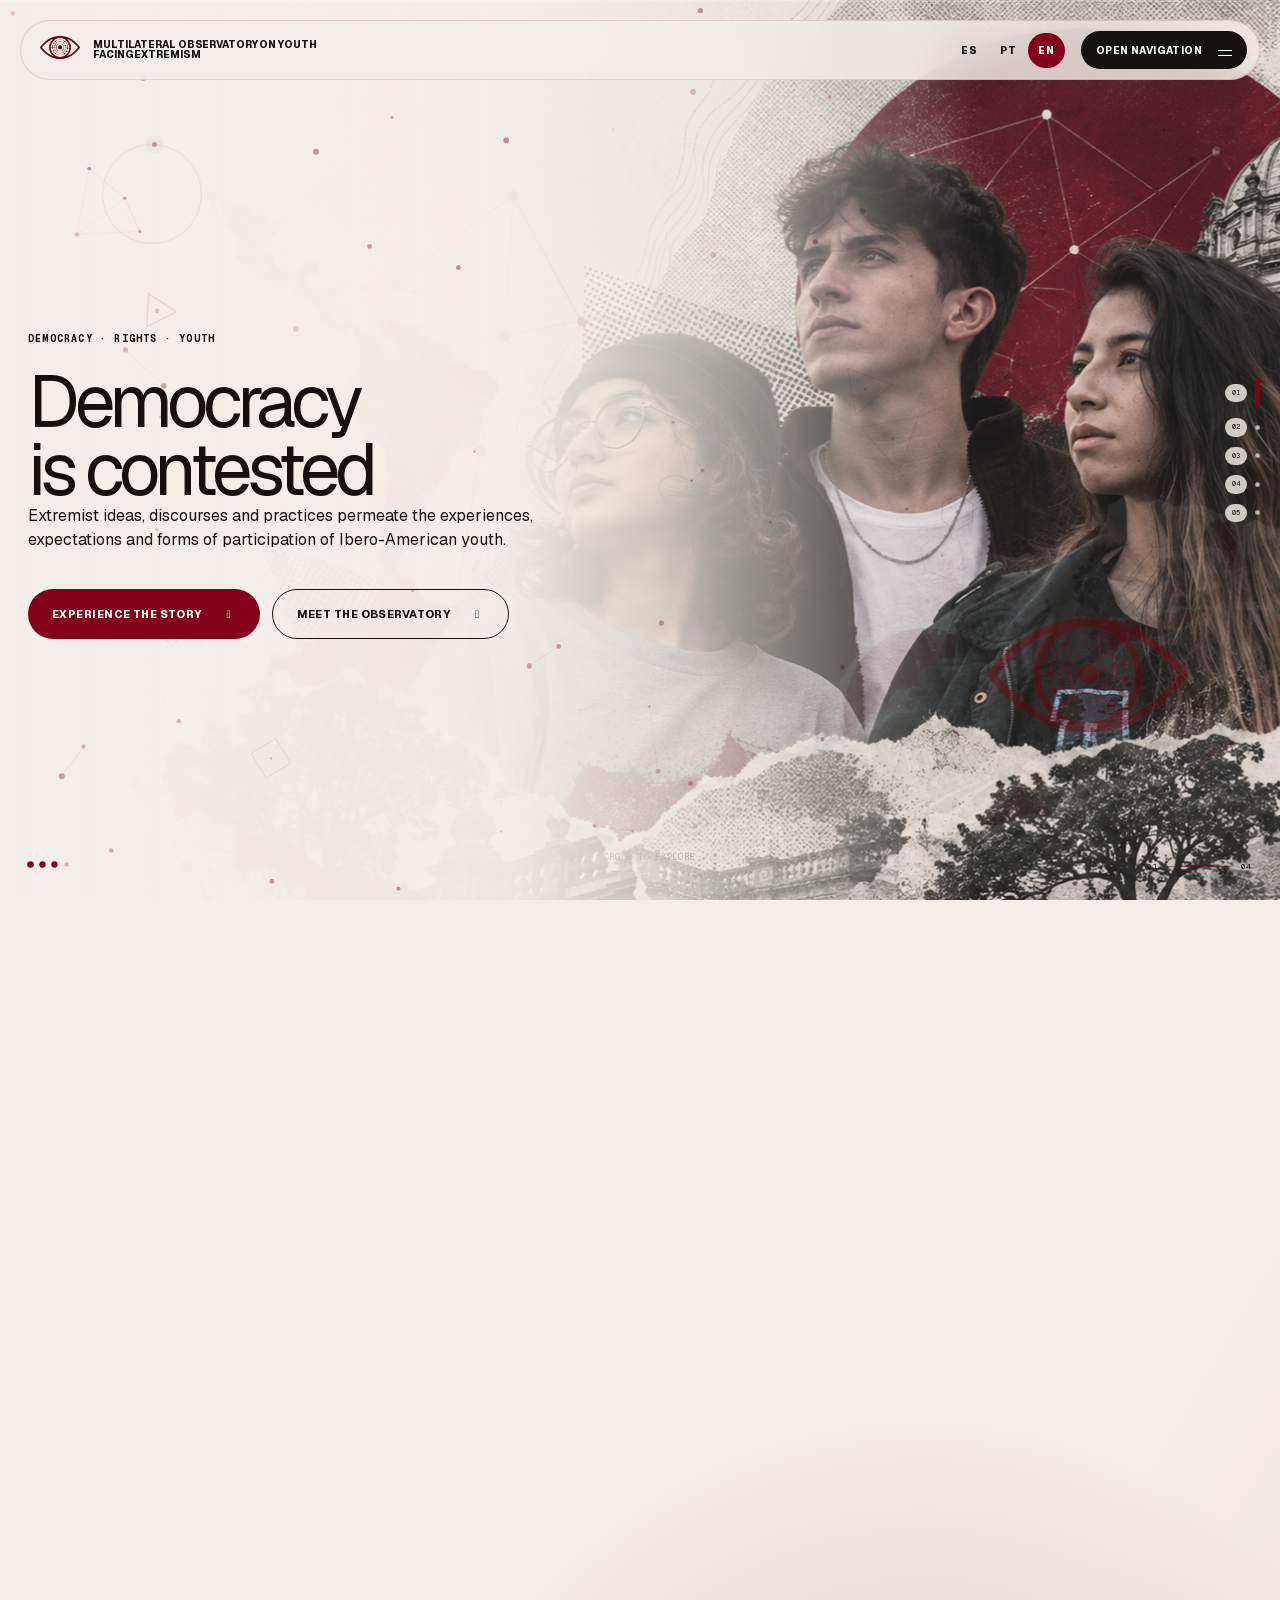
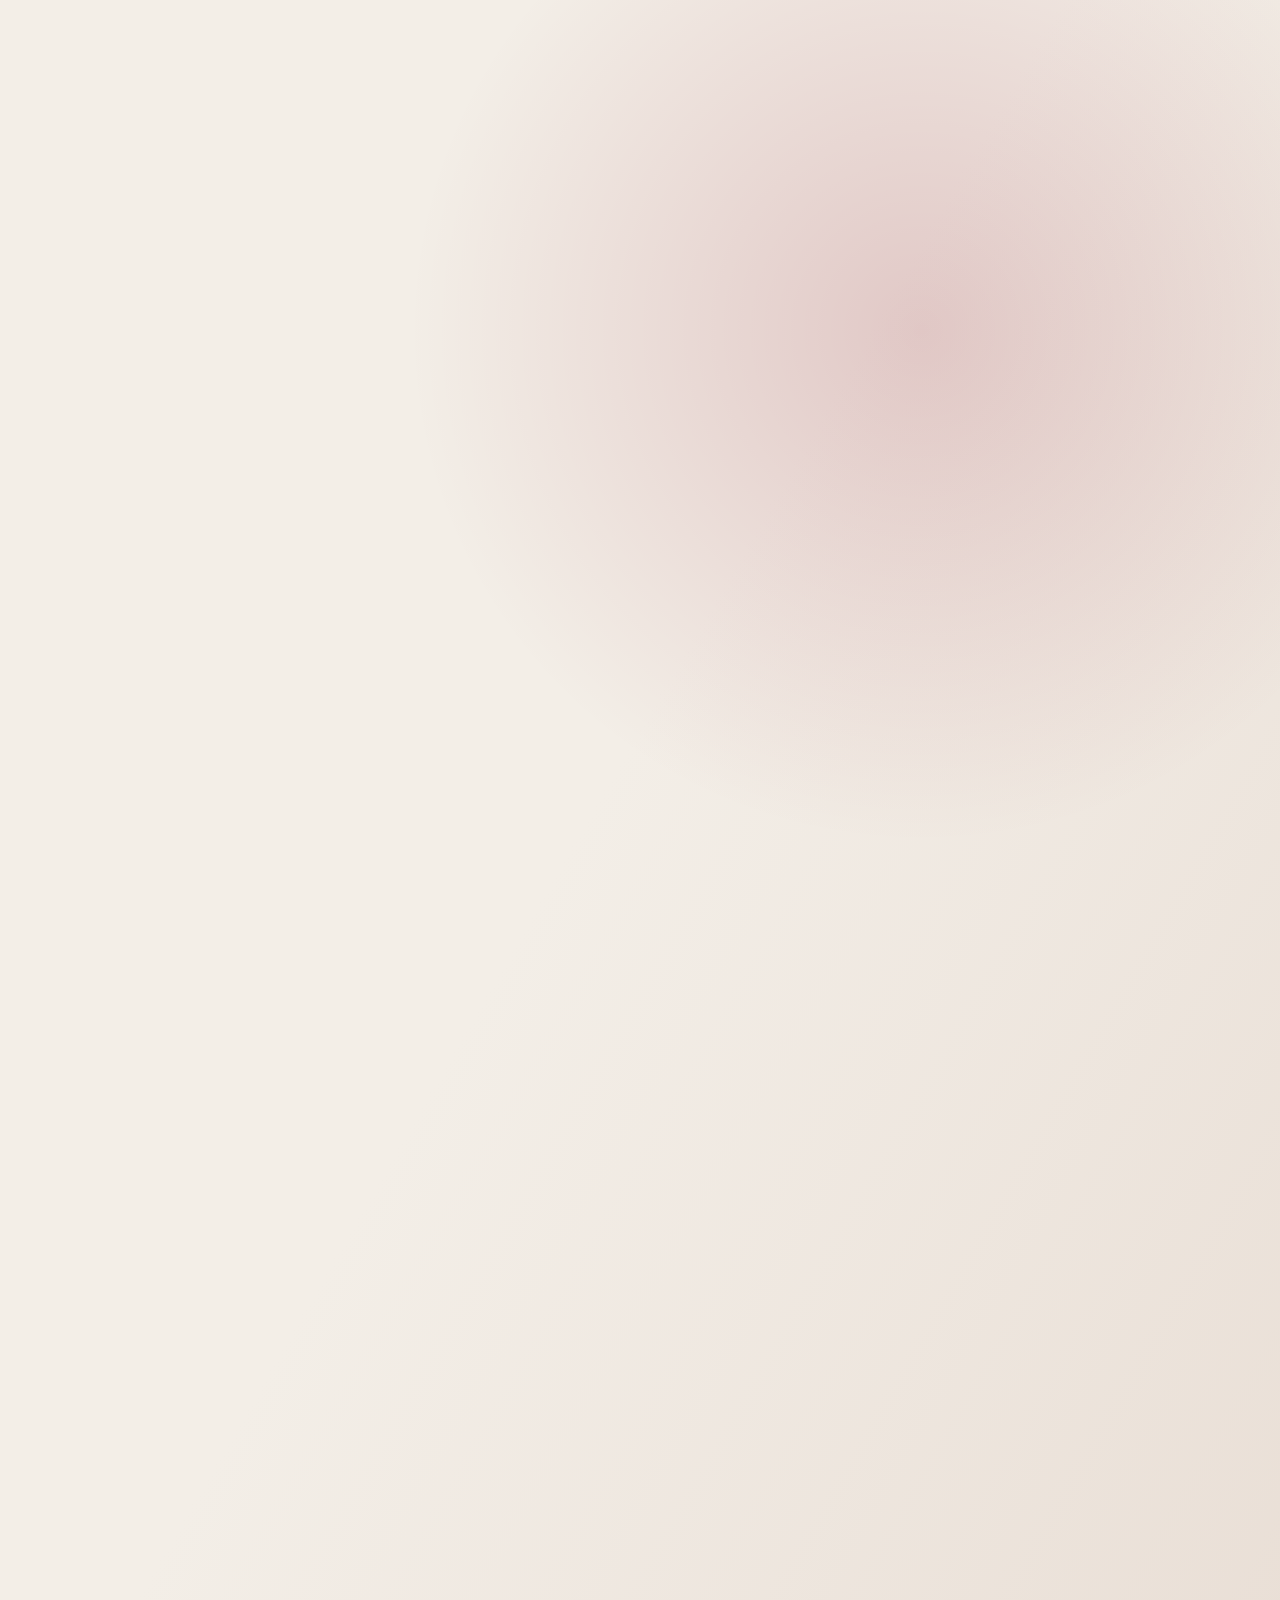
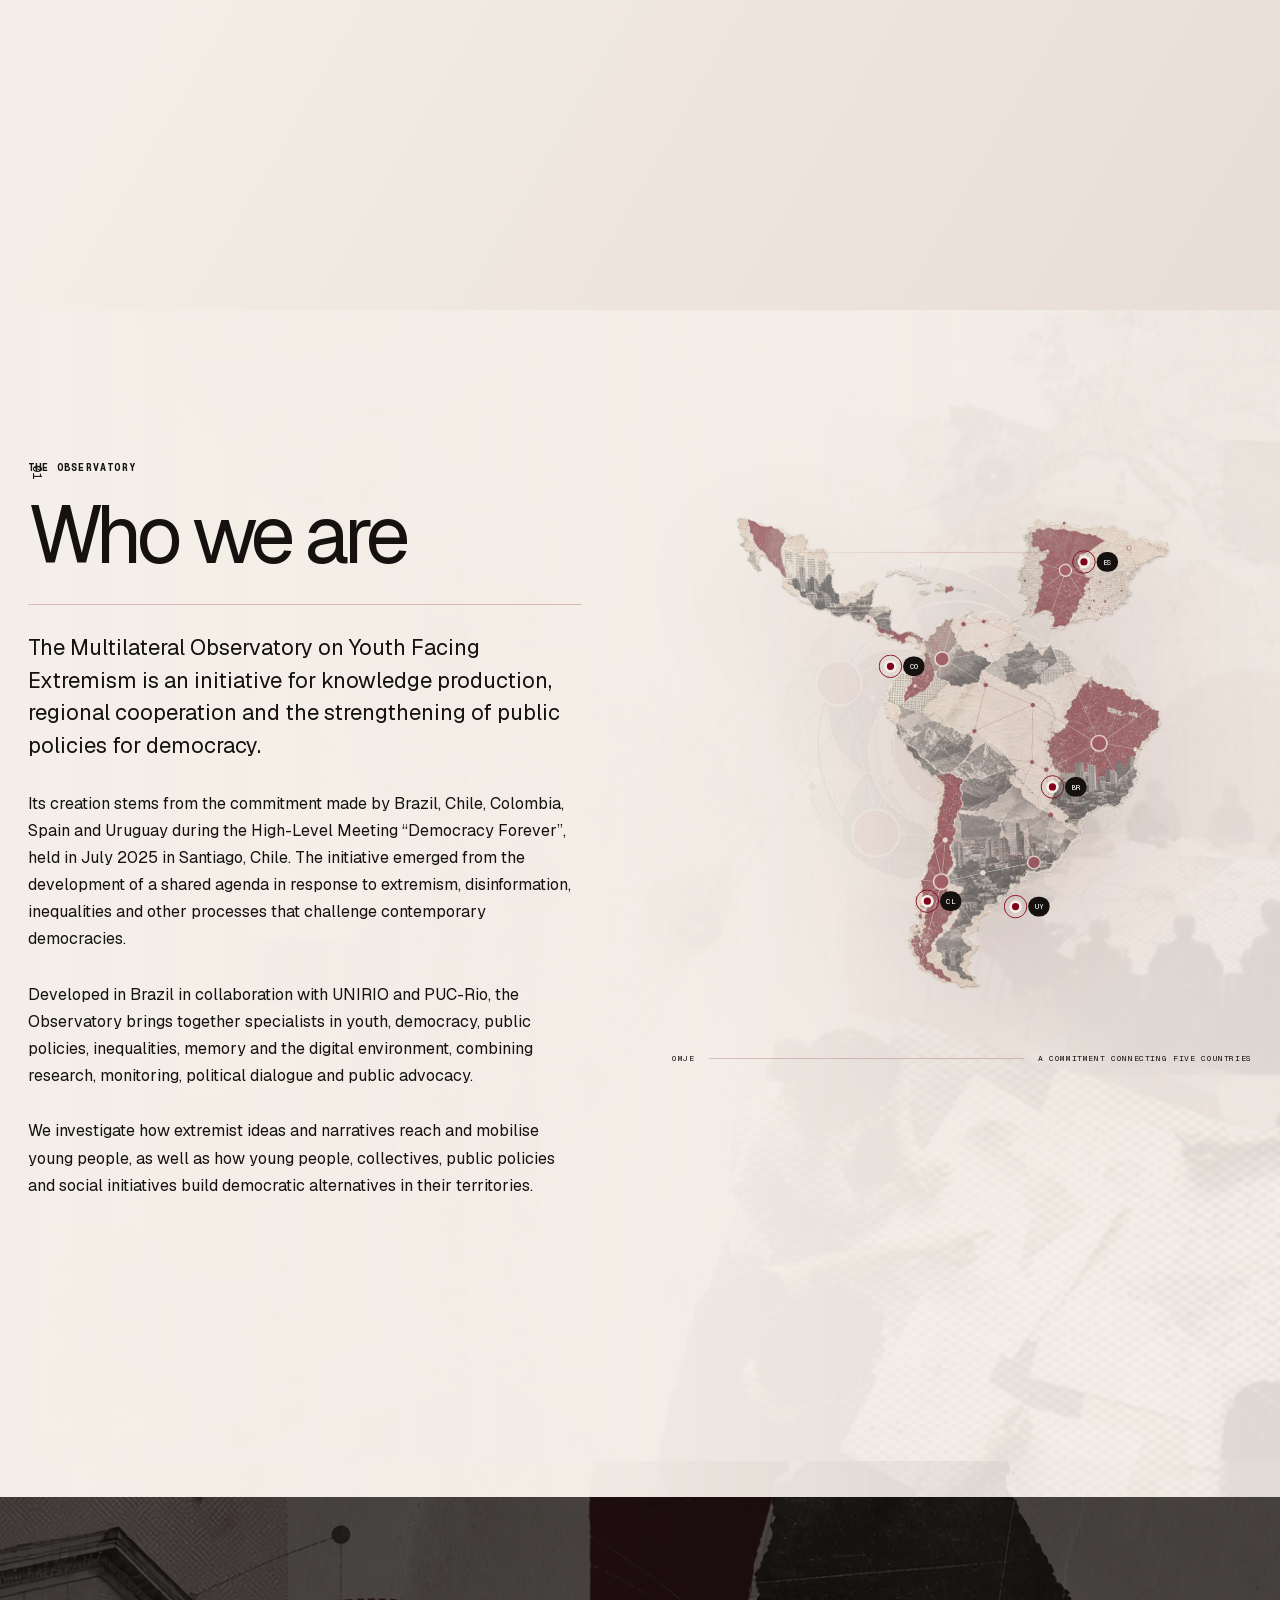
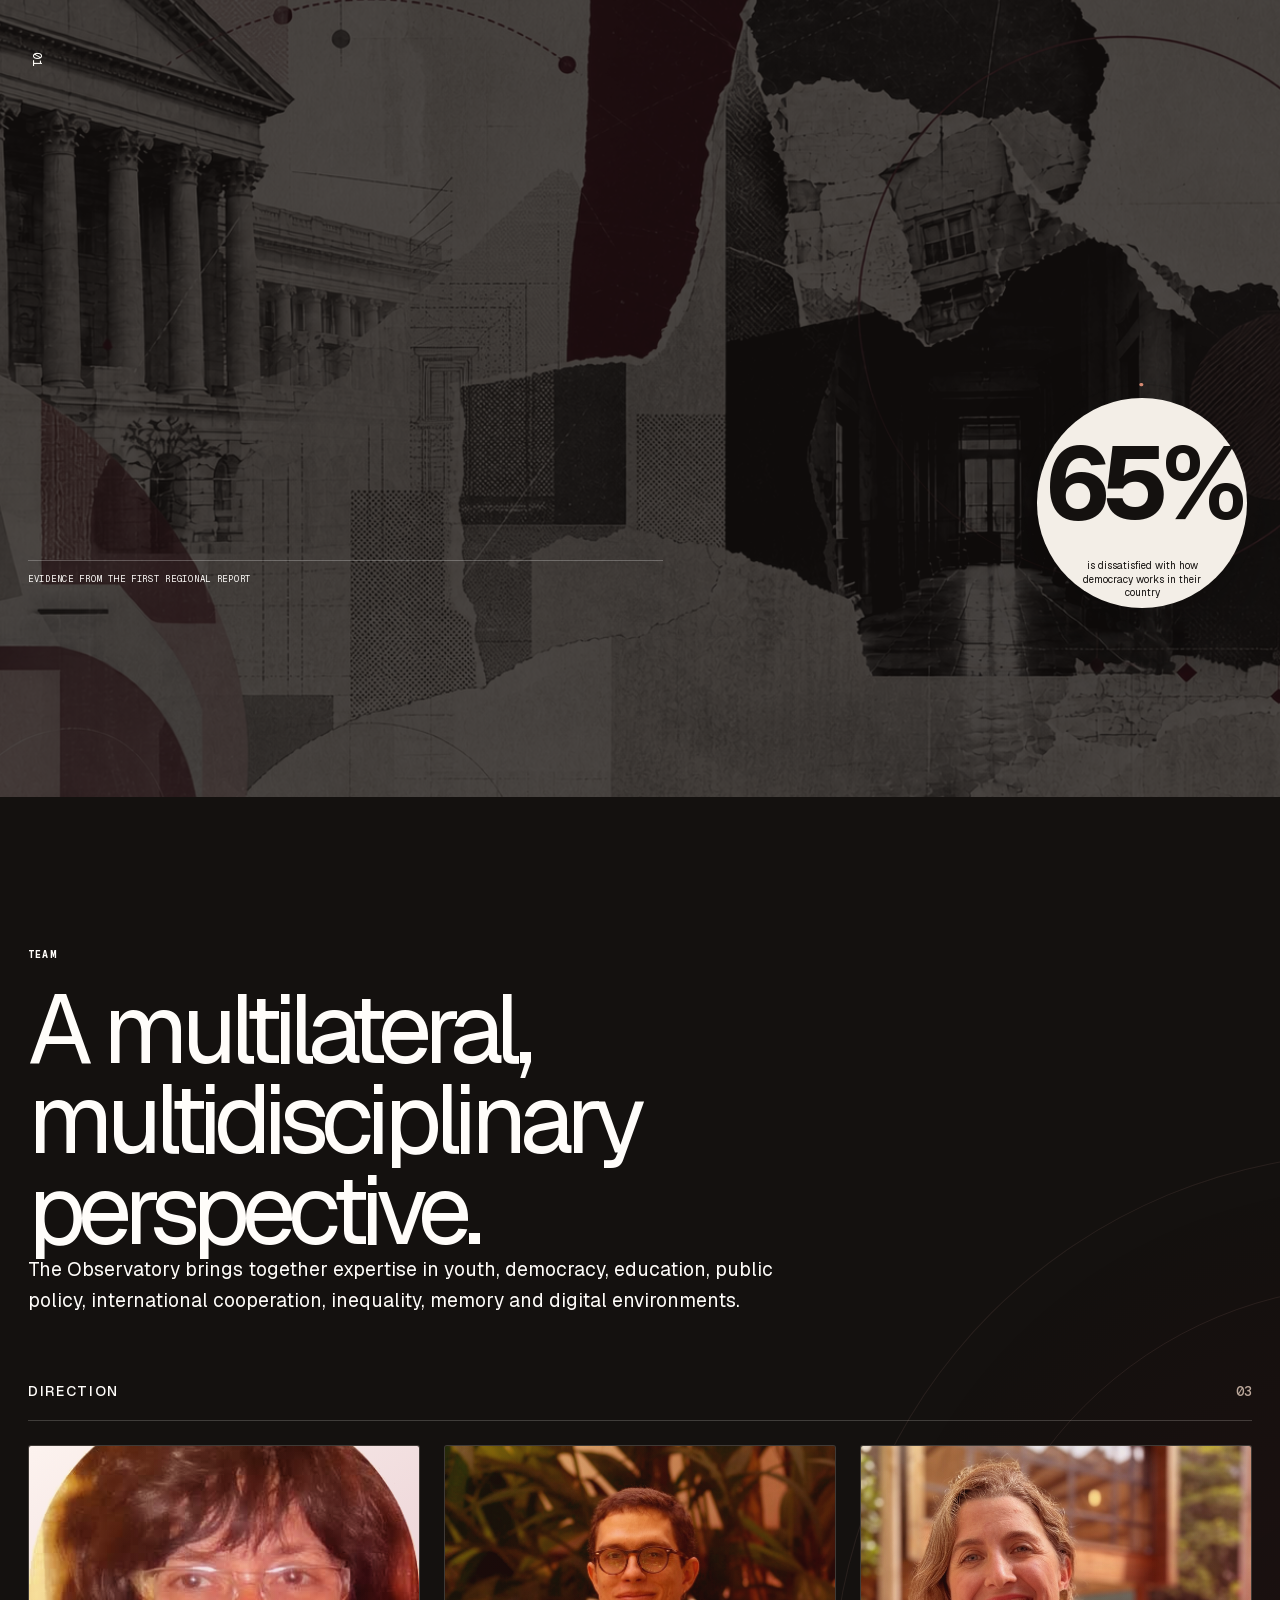
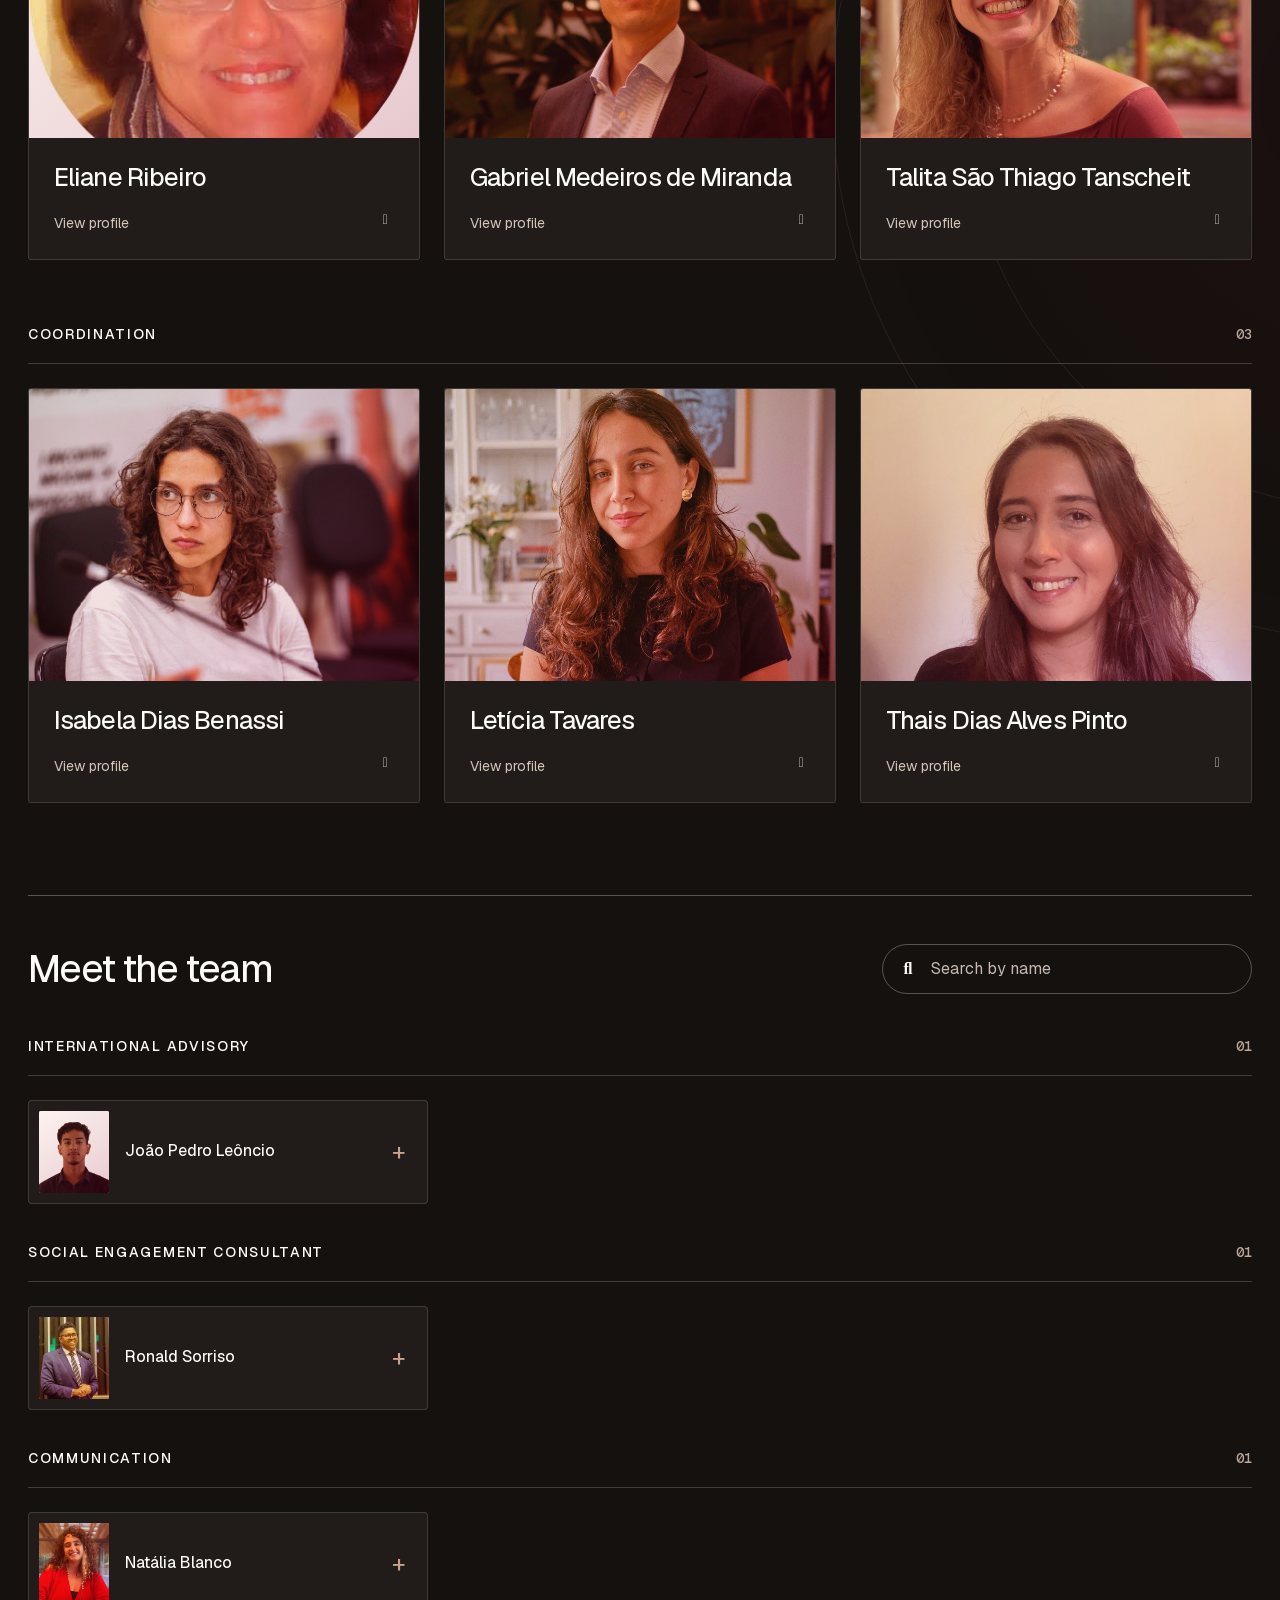
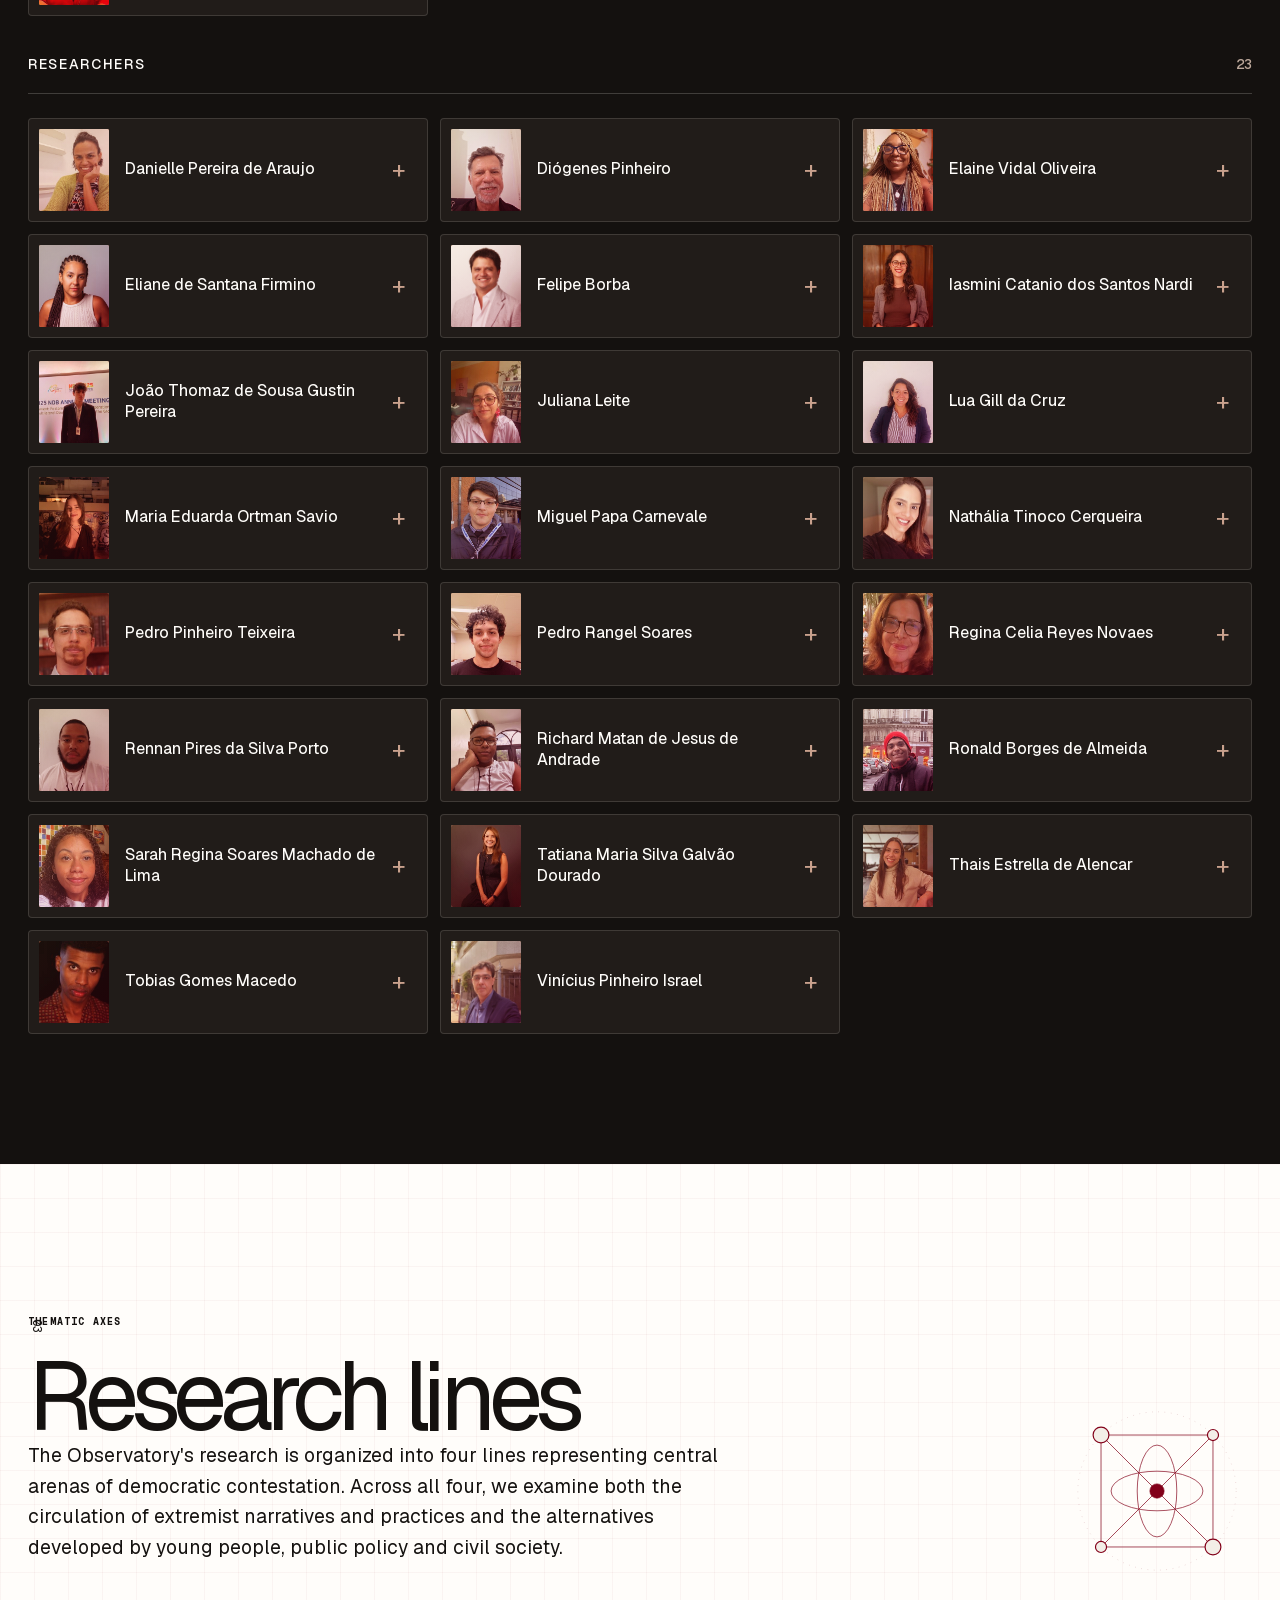
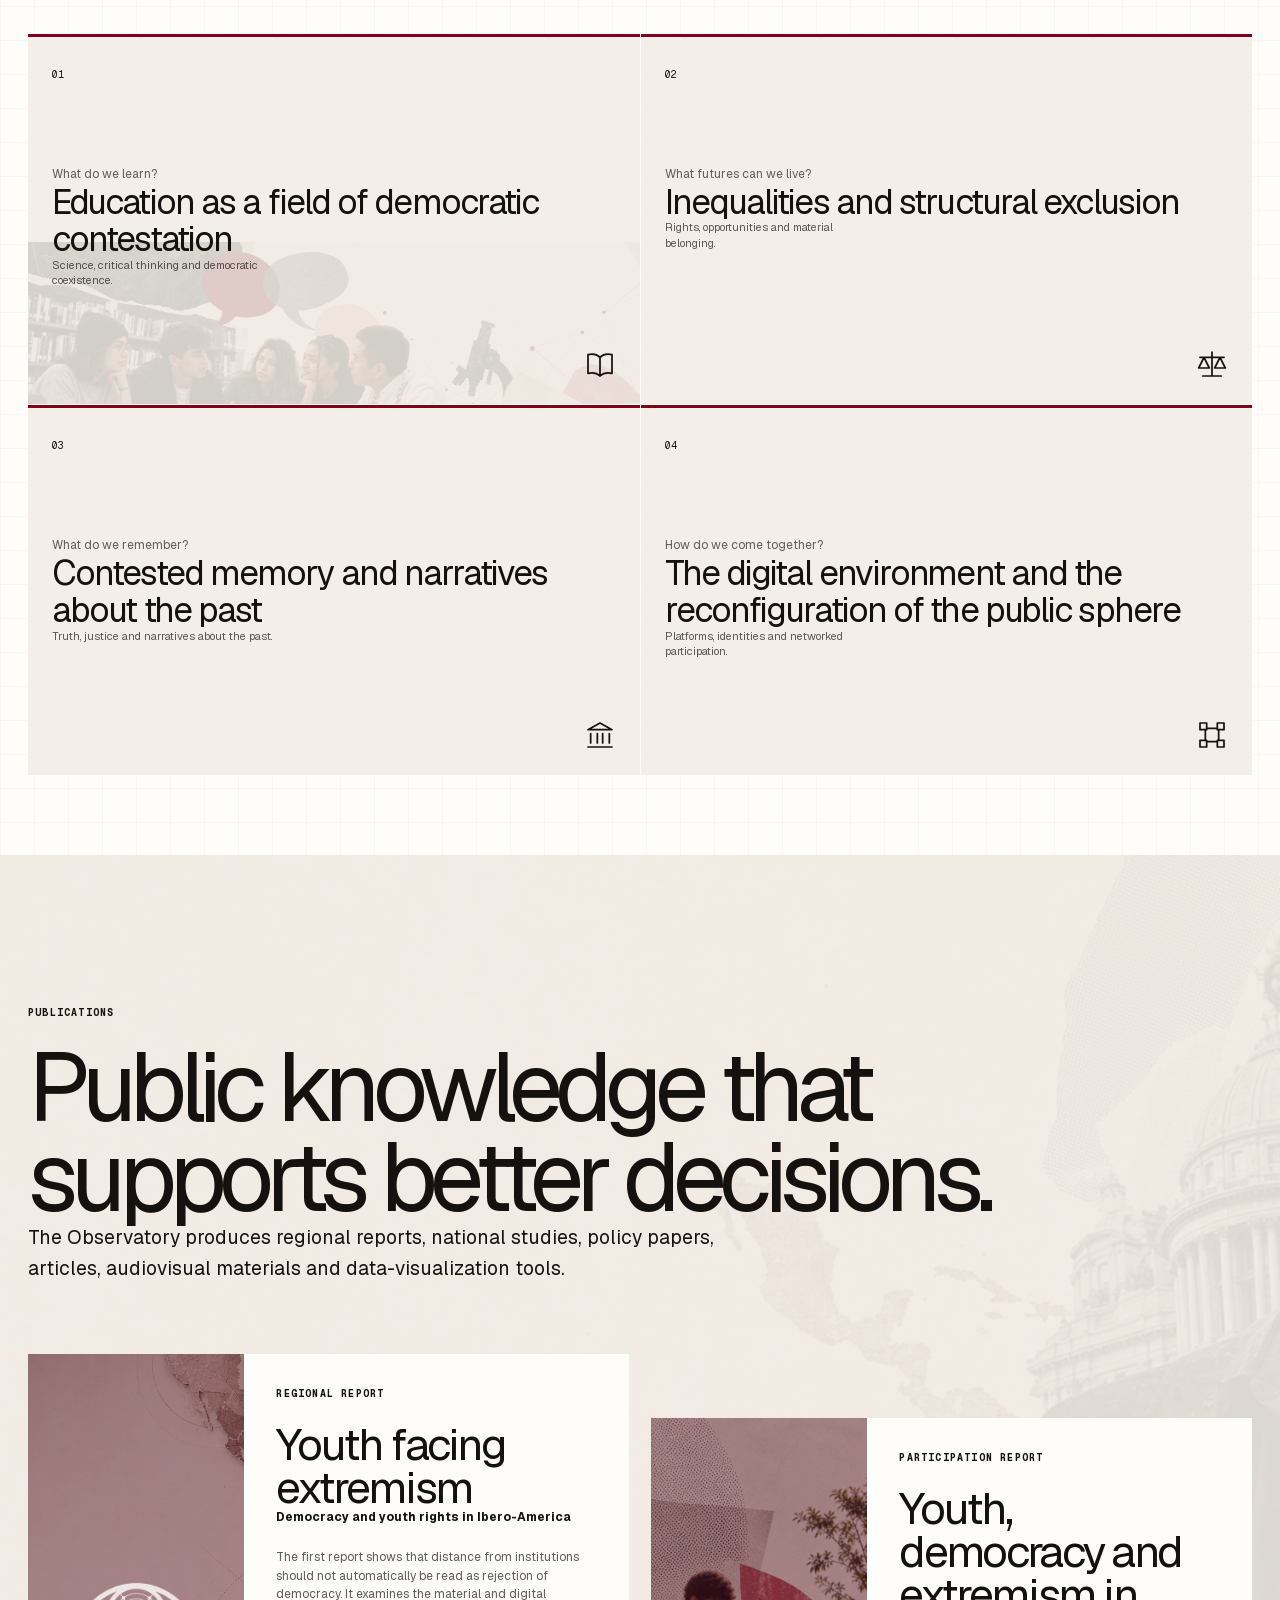
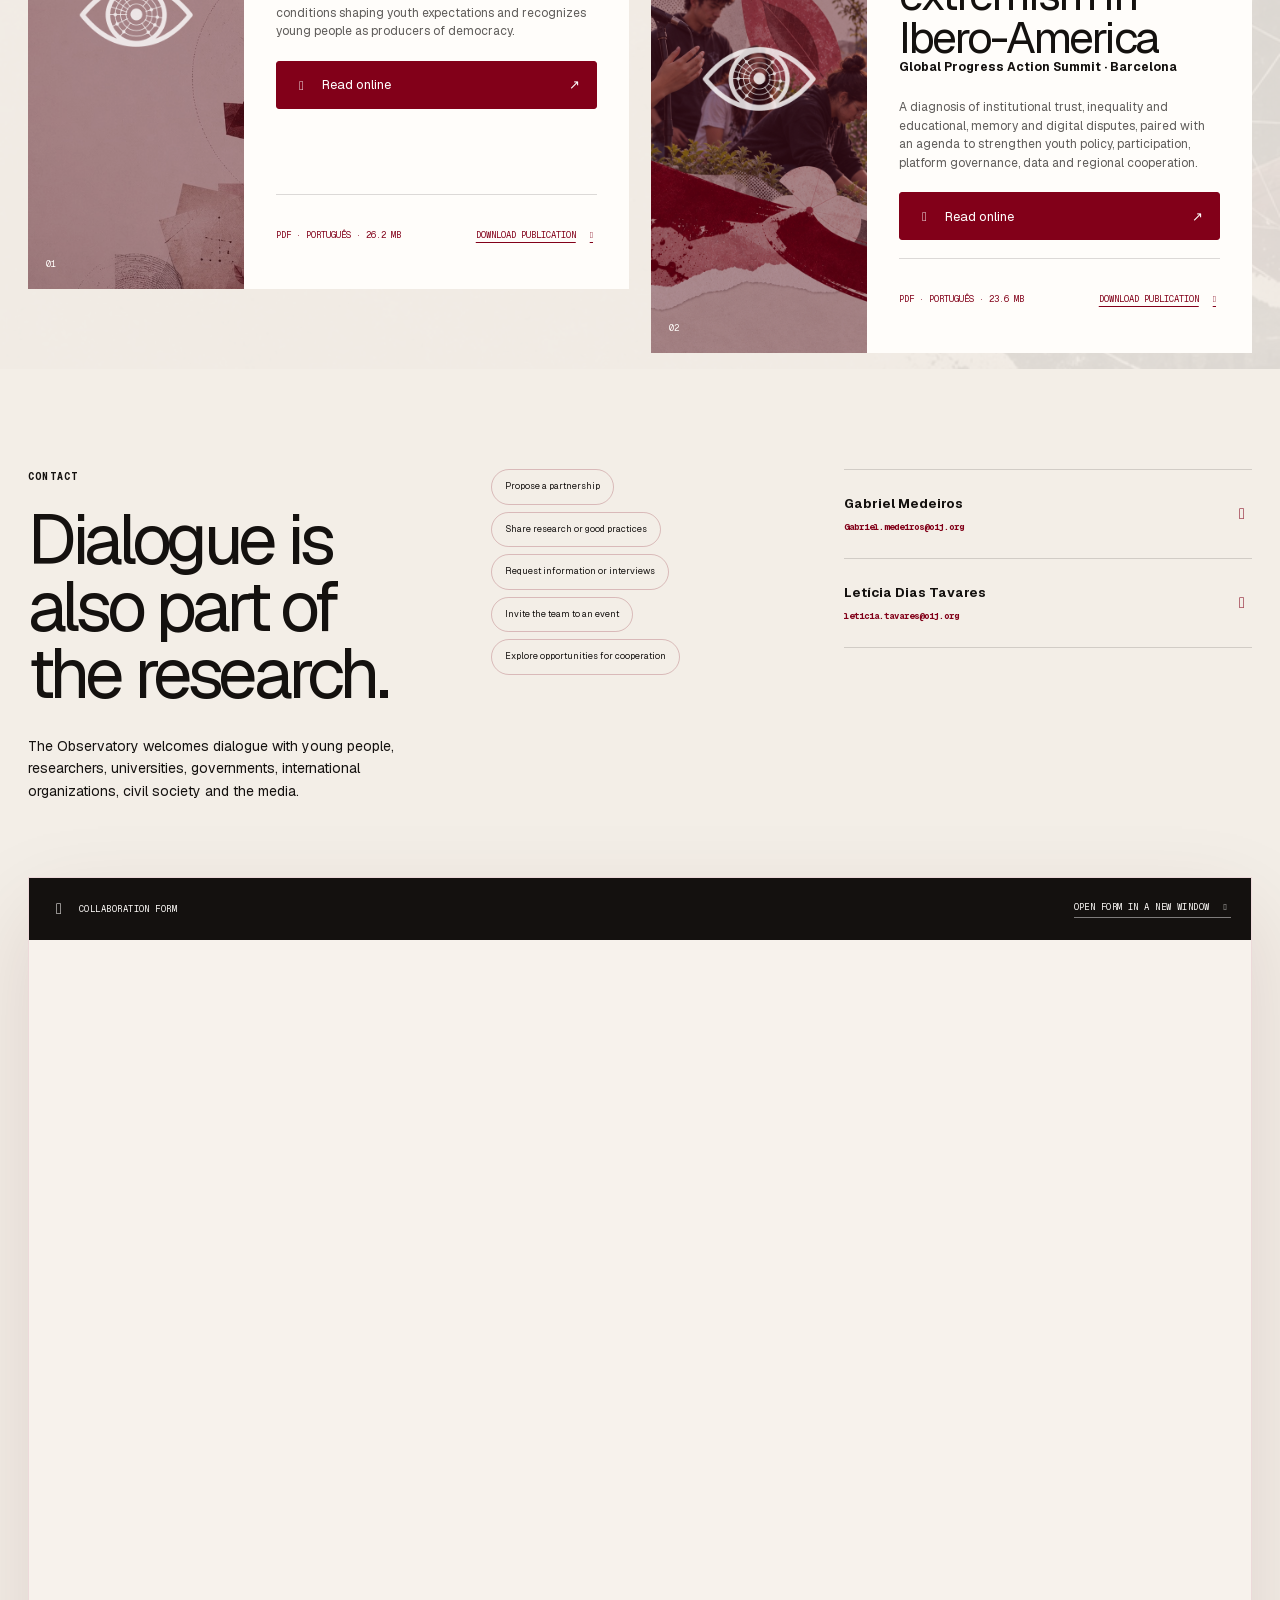
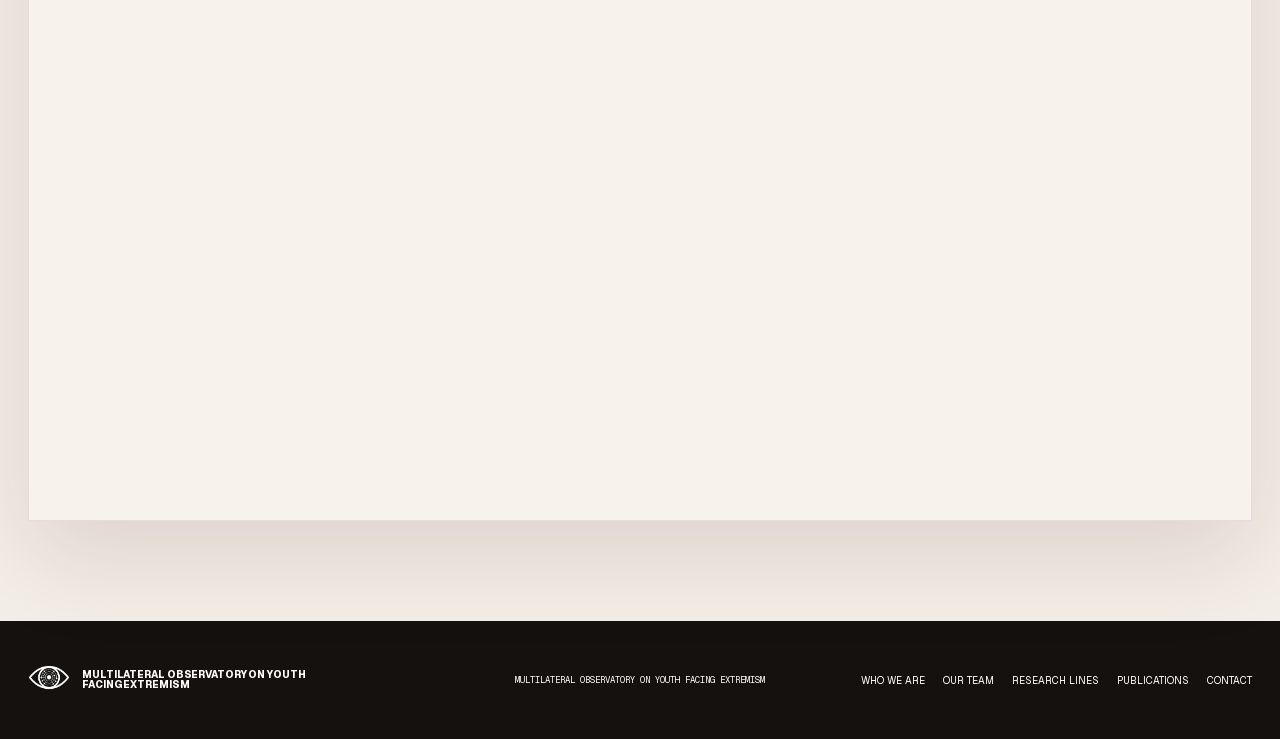
==== commit e497b0f1: "Add Felipe Borba and Vinicius Pinheiro Israel to research team" ====
--- a/en.html
+++ b/en.html
@@ -34,7 +34,7 @@
     
   </head>
   <body>
-    <div id="root"><main class="site-shell "><div class="progress" aria-hidden="true"><span style="transform:scaleX(0)"></span></div><a class="skip-link" href="#quienes-somos">Skip to content</a><header class="floating-nav"><a class="brand " href="#inicio" aria-label="Multilateral Observatory on Youth Facing Extremism"><img class="brand__eye" src="./brand/eye-burgundy-transparent.png" alt=""/><span class="brand__name">Multilateral Observatory on Youth Facing Extremism</span></a><div class="floating-nav__actions"><div class="language-switcher" aria-label="Select language"><a class="" href="./" hrefLang="es" lang="es">ES</a><a class="" href="./pt.html" hrefLang="pt" lang="pt">PT</a><a class="is-active" href="./en.html" hrefLang="en" lang="en" aria-current="page">EN</a></div><button class="menu-toggle" aria-expanded="false" aria-controls="site-menu"><span>Open navigation</span><i aria-hidden="true"></i></button></div></header><nav id="site-menu" class="site-menu " aria-hidden="true"><div class="site-menu__inner"><p class="eyebrow">Ibero-America · 2026</p><ol><li><a class="" href="#quienes-somos"><span>01</span>Who we are</a></li><li><a class="" href="#equipo"><span>02</span>Our team</a></li><li><a class="" href="#lineas-investigacion"><span>03</span>Research lines</a></li><li><a class="" href="#publicaciones"><span>04</span>Publications</a></li><li><a class="" href="#contacto"><span>05</span>Contact</a></li></ol><div class="site-menu__footer"><a href="#publicaciones">Publications</a><a href="#contacto">Contact</a></div></div></nav><aside class="chapter-rail" aria-label="Open navigation"><a class="" href="#quienes-somos" aria-label="Who we are"><span>01</span><i aria-hidden="true"></i></a><a class="" href="#equipo" aria-label="Our team"><span>02</span><i aria-hidden="true"></i></a><a class="" href="#lineas-investigacion" aria-label="Research lines"><span>03</span><i aria-hidden="true"></i></a><a class="" href="#publicaciones" aria-label="Publications"><span>04</span><i aria-hidden="true"></i></a><a class="" href="#contacto" aria-label="Contact"><span>05</span><i aria-hidden="true"></i></a></aside><section id="inicio" class="scene hero hero-film"><div class="hero__sticky"><div class="hero__frames" aria-hidden="true"><figure class="hero__frame" data-scroll-frame="true" style="--frame-opacity:1;--frame-scale:1.02;--frame-shift:0px"><img src="./visuals/masters/m01-hero-youth.png?v=omje-v2" alt="" fetchPriority="high" decoding="async"/></figure><figure class="hero__frame" data-scroll-frame="true" style="--frame-opacity:0;--frame-scale:1.02;--frame-shift:0px"><img src="./visuals/hero-sequence/h02-presion-digital.png?v=omje-v2" alt="" fetchPriority="low" decoding="async"/></figure><figure class="hero__frame" data-scroll-frame="true" style="--frame-opacity:0;--frame-scale:1.02;--frame-shift:0px"><img src="./visuals/hero-sequence/h03-organizacion.png?v=omje-v2" alt="" fetchPriority="low" decoding="async"/></figure><figure class="hero__frame" data-scroll-frame="true" style="--frame-opacity:0;--frame-scale:1.02;--frame-shift:0px"><img src="./visuals/hero-sequence/h04-apertura-democratica.png?v=omje-v2" alt="" fetchPriority="low" decoding="async"/></figure></div><canvas class="particle-field" aria-hidden="true"></canvas><div class="hero__orbit hero__orbit--one" aria-hidden="true"></div><div class="hero__orbit hero__orbit--two" aria-hidden="true"></div><div class="hero__orbit hero__orbit--three" aria-hidden="true"></div><div class="hero__objects" aria-hidden="true"><img class="hero__object hero__object--architecture" data-depth-object="true" data-object-center="1" src="./visuals/transparent/t03-civic-architecture.png" alt=""/><img class="hero__object hero__object--network" data-depth-object="true" data-object-center="2" src="./visuals/transparent/t04-network-orbit.png" alt=""/><img class="hero__object hero__object--youth" data-depth-object="true" data-object-center="3" src="./visuals/transparent/t02-youth-collective.png?v=omje-v2" alt=""/></div><div class="hero__content"><p class="eyebrow" data-reveal="true">Democracy · rights · youth</p><h1 class="hero-title" data-reveal="true" style="--delay:80ms"><span class="hero-title__line"><span style="--word-delay:120ms">Democracy </span></span><span class="hero-title__line"><span style="--word-delay:315ms">is </span><span style="--word-delay:380ms">contested </span></span></h1><p class="hero__body" data-reveal="true" style="--delay:160ms">Extremist ideas, discourses and practices permeate the experiences, expectations and forms of participation of Ibero-American youth.</p><div class="button-row" data-reveal="true" style="--delay:240ms"><a class="button button--primary" href="#tension">Experience the story<i class="fa-solid fa-arrow-down-long" aria-hidden="true"></i></a><a class="button button--ghost" href="#quienes-somos">Meet the Observatory<i class="fa-solid fa-arrow-right-long" aria-hidden="true"></i></a></div></div><div class="hero__story-cards" aria-live="polite"><article class="hero__story-card" data-frame-copy="true" style="--copy-opacity:0;--copy-x:42px;--copy-y:18px;--copy-scale:0.94"><div><span>02</span><i aria-hidden="true"></i><small>OMJE</small></div><h2>We research to understand</h2><p>We conduct research, monitor trends and identify initiatives that strengthen democracy in Ibero-America.</p></article><article class="hero__story-card" data-frame-copy="true" style="--copy-opacity:0;--copy-x:42px;--copy-y:18px;--copy-scale:0.94"><div><span>03</span><i aria-hidden="true"></i><small>OMJE</small></div><h2>Knowledge is built through networks</h2><p>We connect youth, governments, universities, social organisations and international organisations to build shared responses.</p></article><article class="hero__story-card" data-frame-copy="true" style="--copy-opacity:0;--copy-x:42px;--copy-y:18px;--copy-scale:0.94"><div><span>04</span><i aria-hidden="true"></i><small>OMJE</small></div><h2>Young people build democracy</h2><p>We turn evidence into public policy recommendations and strengthen the role of young people in seeking to defend, renew and reimagine democracy.</p></article></div><div class="hero__mark" aria-hidden="true"><div class="hero__mark-rings"><span></span><span></span><span></span></div><img src="./brand/eye-burgundy-transparent.png" alt=""/></div><div class="hero__timeline" aria-hidden="true"><i data-frame-dot="true" style="--dot-opacity:1;--dot-scale:1.3"></i><i data-frame-dot="true" style="--dot-opacity:0.25;--dot-scale:0.85"></i><i data-frame-dot="true" style="--dot-opacity:0.25;--dot-scale:0.85"></i><i data-frame-dot="true" style="--dot-opacity:0.25;--dot-scale:0.85"></i></div><p class="scroll-cue"><span></span>Scroll to explore</p><div class="hero__frame-count" aria-hidden="true"><span>01</span><i></i><span>04</span></div></div></section><section id="quienes-somos" class="scene about-story"><canvas class="particle-field" aria-hidden="true"></canvas><img class="scene-master scene-master--about" src="./visuals/masters/m09-regional-network.png" alt="" aria-hidden="true"/><div class="chapter-index">01</div><div class="about-story__copy"><p class="eyebrow" data-reveal="true">The Observatory</p><h2 data-reveal="true"><span>Who we are</span></h2><div class="about-story__paragraphs"><p data-reveal="true">The Multilateral Observatory on Youth Facing Extremism is an initiative for knowledge production, regional cooperation and the strengthening of public policies for democracy.</p><p data-reveal="true">Its creation stems from the commitment made by Brazil, Chile, Colombia, Spain and Uruguay during the High-Level Meeting “Democracy Forever”, held in July 2025 in Santiago, Chile. The initiative emerged from the development of a shared agenda in response to extremism, disinformation, inequalities and other processes that challenge contemporary democracies.</p><p data-reveal="true">Developed in Brazil in collaboration with UNIRIO and PUC-Rio, the Observatory brings together specialists in youth, democracy, public policies, inequalities, memory and the digital environment, combining research, monitoring, political dialogue and public advocacy.</p><p data-reveal="true">We investigate how extremist ideas and narratives reach and mobilise young people, as well as how young people, collectives, public policies and social initiatives build democratic alternatives in their territories.</p><p data-reveal="true">We start from the understanding that young people are not merely groups vulnerable to extremism or recipients of preventive policies. They are rights holders, knowledge producers and protagonists in building, renewing and reimagining democracy.</p></div><div class="about-story__metrics" data-reveal="true"><span><strong>05</strong>A commitment connecting five countries</span><i aria-hidden="true"></i><span><strong>01</strong>Ibero-America · 2026</span></div></div><div class="about-story__visual" data-reveal="true"><div class="about-story__map-stage"><svg class="network-trace" viewBox="0 0 100 100" preserveAspectRatio="none" aria-hidden="true" focusable="false"><path pathLength="1" d="M76 14 Q93 42 70 57 Q56 50 39 34 Q30 64 46 79 Q55 89 63 80 Q77 72 70 57"></path><path class="network-trace__echo" pathLength="1" d="M76 14 Q44 8 39 34 M46 79 Q38 52 70 57"></path></svg><div class="about-story__map-rings" aria-hidden="true"><i></i><i></i><i></i></div><img class="about-story__orbit" src="./visuals/transparent/t04-network-orbit.png" alt="" aria-hidden="true"/><img class="about-story__map" src="./visuals/transparent/t01-iberoamerica-map.png" alt="" aria-hidden="true"/><div class="about-story__routes" aria-hidden="true"><i></i><i></i><i></i><i></i></div><ul class="about-story__countries" aria-label="A commitment connecting five countries"><li style="--country-x:70%;--country-y:57%;--pulse-delay:0s"><i aria-hidden="true"></i><span>BR</span><strong>Brazil</strong></li><li style="--country-x:46%;--country-y:79%;--pulse-delay:-0.48s"><i aria-hidden="true"></i><span>CL</span><strong>Chile</strong></li><li style="--country-x:39%;--country-y:34%;--pulse-delay:-0.96s"><i aria-hidden="true"></i><span>CO</span><strong>Colombia</strong></li><li style="--country-x:76%;--country-y:14%;--pulse-delay:-1.44s"><i aria-hidden="true"></i><span>ES</span><strong>Spain</strong></li><li style="--country-x:63%;--country-y:80%;--pulse-delay:-1.92s"><i aria-hidden="true"></i><span>UY</span><strong>Uruguay</strong></li></ul><div class="about-story__scan" aria-hidden="true"></div></div><div class="about-story__legend"><span>OMJE</span><i></i><span>A commitment connecting five countries</span></div></div></section><section id="tension" class="scene scene--ink story-panel"><img class="scene-master scene-master--tension" src="./visuals/masters/m02-democratic-tension-v2.png" alt="" aria-hidden="true"/><div class="chapter-index">01</div><div class="story-panel__copy"><h2 data-reveal="true">ALTHOUGH DEMOCRACY REMAINS THE PREFERRED SYSTEM, ITS FUNCTIONING IS UNDER STRAIN.</h2><p class="story-panel__data-copy" data-reveal="true">68% of young people say that democracy, despite its problems, is the best system of government. But 65% are dissatisfied with the way it works.</p><p data-reveal="true">More than a rejection of democracy, the data reveal a crisis of belonging: the gap is widening between young people&#x27;s expectations and institutions, which are perceived as unable to respond to their demands.</p><small data-reveal="true">Evidence from the first regional report</small></div><div class="data-stage" aria-label="Evidence from the first regional report"><div class="data-stage__circle" data-reveal="true"><svg class="stat-arc" viewBox="0 0 100 100" aria-hidden="true" focusable="false" style="--arc-value:68"><circle class="stat-arc__track" cx="50" cy="50" r="47"></circle><circle class="stat-arc__value" pathLength="100" cx="50" cy="50" r="47"></circle></svg><strong>68%</strong><span>agrees that democracy, despite its problems, is the best system</span></div><div class="data-stage__circle data-stage__circle--secondary" data-reveal="true" style="--delay:180ms"><svg class="stat-arc" viewBox="0 0 100 100" aria-hidden="true" focusable="false" style="--arc-value:65"><circle class="stat-arc__track" cx="50" cy="50" r="47"></circle><circle class="stat-arc__value" pathLength="100" cx="50" cy="50" r="47"></circle></svg><strong>65%</strong><span>is dissatisfied with how democracy works in their country</span></div></div></section><section id="equipo" class="scene team-story team-v2"><div class="team-v2__halo" aria-hidden="true"></div><div class="team-story__heading"><p class="eyebrow" data-reveal="true">Team</p><h2 data-reveal="true">A multilateral, multidisciplinary perspective.</h2><p data-reveal="true">The Observatory brings together expertise in youth, democracy, education, public policy, international cooperation, inequality, memory and digital environments.</p></div><div class="team-group"><h3 class="team-group__heading">DIRECTION<span aria-hidden="true">03</span></h3><div class="team-leaders"><button class="team-leader" aria-label="View profile: Eliane Ribeiro" aria-haspopup="dialog" data-team-reveal="true" style="--team-delay:0ms"><span class="team-photo team-leader__photo"><img src="./team/eliane-ribeiro.jpg?v=team-final" style="object-position:50% 50%" alt="" loading="lazy" decoding="async"/></span><span class="team-leader__text"><strong>Eliane Ribeiro</strong><span>View profile<i class="fa-solid fa-arrow-up-right-from-square" aria-hidden="true"></i></span></span></button><button class="team-leader" aria-label="View profile: Gabriel Medeiros de Miranda" aria-haspopup="dialog" data-team-reveal="true" style="--team-delay:65ms"><span class="team-photo team-leader__photo"><img src="./team/gabriel-medeiros.jpg?v=team-final" style="object-position:50% 28%" alt="" loading="lazy" decoding="async"/></span><span class="team-leader__text"><strong>Gabriel Medeiros de Miranda</strong><span>View profile<i class="fa-solid fa-arrow-up-right-from-square" aria-hidden="true"></i></span></span></button><button class="team-leader" aria-label="View profile: Talita São Thiago Tanscheit" aria-haspopup="dialog" data-team-reveal="true" style="--team-delay:130ms"><span class="team-photo team-leader__photo"><img src="./team/talita-tanscheit.jpg?v=team-final" style="object-position:50% 25%" alt="" loading="lazy" decoding="async"/></span><span class="team-leader__text"><strong>Talita São Thiago Tanscheit</strong><span>View profile<i class="fa-solid fa-arrow-up-right-from-square" aria-hidden="true"></i></span></span></button></div></div><div class="team-group"><h3 class="team-group__heading">COORDINATION<span aria-hidden="true">03</span></h3><div class="team-leaders"><button class="team-leader" aria-label="View profile: Isabela Dias Benassi" aria-haspopup="dialog" data-team-reveal="true" style="--team-delay:0ms"><span class="team-photo team-leader__photo"><img src="./team/isabela-benassi.jpg?v=team-final" style="object-position:45% 40%" alt="" loading="lazy" decoding="async"/></span><span class="team-leader__text"><strong>Isabela Dias Benassi</strong><span>View profile<i class="fa-solid fa-arrow-up-right-from-square" aria-hidden="true"></i></span></span></button><button class="team-leader" aria-label="View profile: Letícia Tavares" aria-haspopup="dialog" data-team-reveal="true" style="--team-delay:65ms"><span class="team-photo team-leader__photo"><img src="./team/leticia-tavares.jpg?v=team-final" style="object-position:50% 28%" alt="" loading="lazy" decoding="async"/></span><span class="team-leader__text"><strong>Letícia Tavares</strong><span>View profile<i class="fa-solid fa-arrow-up-right-from-square" aria-hidden="true"></i></span></span></button><button class="team-leader" aria-label="View profile: Thais Dias Alves Pinto" aria-haspopup="dialog" data-team-reveal="true" style="--team-delay:130ms"><span class="team-photo team-leader__photo"><img src="./team/thais-dias.jpg?v=team-final" style="object-position:50% 58%" alt="" loading="lazy" decoding="async"/></span><span class="team-leader__text"><strong>Thais Dias Alves Pinto</strong><span>View profile<i class="fa-solid fa-arrow-up-right-from-square" aria-hidden="true"></i></span></span></button></div></div><div class="team-directory"><div class="team-directory__bar"><h3>Meet the team</h3><div class="team-search"><i class="fa-solid fa-magnifying-glass" aria-hidden="true"></i><input type="search" placeholder="Search by name" aria-label="Search by name" value=""/></div></div><div class="team-group team-group--compact"><h4 class="team-group__heading">INTERNATIONAL ADVISORY<span>01</span></h4><div class="team-directory__grid"><button class="team-person" aria-label="View profile: João Pedro Leôncio" aria-haspopup="dialog" data-team-reveal="true" style="--team-delay:0ms"><span class="team-photo team-person__photo"><img src="./team/joao-pedro-leoncio-thumb.jpg?v=team-final" style="object-position:50% 32%" alt="" loading="lazy" decoding="async" width="76" height="88"/></span><span class="team-person__name">João Pedro Leôncio</span><span class="team-person__plus" aria-hidden="true">+</span></button></div></div><div class="team-group team-group--compact"><h4 class="team-group__heading">SOCIAL ENGAGEMENT CONSULTANT<span>01</span></h4><div class="team-directory__grid"><button class="team-person" aria-label="View profile: Ronald Sorriso" aria-haspopup="dialog" data-team-reveal="true" style="--team-delay:0ms"><span class="team-photo team-person__photo"><img src="./team/ronald-sorriso-thumb.jpg?v=team-final" style="object-position:39% 30%" alt="" loading="lazy" decoding="async" width="76" height="88"/></span><span class="team-person__name">Ronald Sorriso</span><span class="team-person__plus" aria-hidden="true">+</span></button></div></div><div class="team-group team-group--compact"><h4 class="team-group__heading">COMMUNICATION<span>01</span></h4><div class="team-directory__grid"><button class="team-person" aria-label="View profile: Natália Blanco" aria-haspopup="dialog" data-team-reveal="true" style="--team-delay:0ms"><span class="team-photo team-person__photo"><img src="./team/natalia-blanco-thumb.jpg?v=team-final" style="object-position:50% 32%" alt="" loading="lazy" decoding="async" width="76" height="88"/></span><span class="team-person__name">Natália Blanco</span><span class="team-person__plus" aria-hidden="true">+</span></button></div></div><div class="team-group team-group--compact"><h4 class="team-group__heading">RESEARCHERS<span>21</span></h4><div class="team-directory__grid"><button class="team-person" aria-label="View profile: Danielle Pereira de Araujo" aria-haspopup="dialog" data-team-reveal="true" style="--team-delay:0ms"><span class="team-photo team-person__photo"><img src="./team/danielle-araujo-thumb.jpg?v=team-final" style="object-position:55% 28%" alt="" loading="lazy" decoding="async" width="76" height="88"/></span><span class="team-person__name">Danielle Pereira de Araujo</span><span class="team-person__plus" aria-hidden="true">+</span></button><button class="team-person" aria-label="View profile: Diógenes Pinheiro" aria-haspopup="dialog" data-team-reveal="true" style="--team-delay:35ms"><span class="team-photo team-person__photo"><img src="./team/diogenes-pinheiro-thumb.jpg?v=team-final" style="object-position:50% 55%" alt="" loading="lazy" decoding="async" width="76" height="88"/></span><span class="team-person__name">Diógenes Pinheiro</span><span class="team-person__plus" aria-hidden="true">+</span></button><button class="team-person" aria-label="View profile: Elaine Vidal Oliveira" aria-haspopup="dialog" data-team-reveal="true" style="--team-delay:70ms"><span class="team-photo team-person__photo"><img src="./team/elaine-vidal-thumb.jpg?v=team-final" style="object-position:50% 30%" alt="" loading="lazy" decoding="async" width="76" height="88"/></span><span class="team-person__name">Elaine Vidal Oliveira</span><span class="team-person__plus" aria-hidden="true">+</span></button><button class="team-person" aria-label="View profile: Eliane de Santana Firmino" aria-haspopup="dialog" data-team-reveal="true" style="--team-delay:0ms"><span class="team-photo team-person__photo"><img src="./team/eliane-firmino-thumb.jpg?v=team-final" style="object-position:50% 32%" alt="" loading="lazy" decoding="async" width="76" height="88"/></span><span class="team-person__name">Eliane de Santana Firmino</span><span class="team-person__plus" aria-hidden="true">+</span></button><button class="team-person" aria-label="View profile: Iasmini Catanio dos Santos Nardi" aria-haspopup="dialog" data-team-reveal="true" style="--team-delay:35ms"><span class="team-photo team-person__photo"><img src="./team/iasmini-nardi-thumb.jpg?v=team-final" style="object-position:50% 25%" alt="" loading="lazy" decoding="async" width="76" height="88"/></span><span class="team-person__name">Iasmini Catanio dos Santos Nardi</span><span class="team-person__plus" aria-hidden="true">+</span></button><button class="team-person" aria-label="View profile: João Thomaz de Sousa Gustin Pereira" aria-haspopup="dialog" data-team-reveal="true" style="--team-delay:70ms"><span class="team-photo team-person__photo"><img src="./team/joao-gustin-thumb.jpg?v=team-final" style="object-position:50% 38%" alt="" loading="lazy" decoding="async" width="76" height="88"/></span><span class="team-person__name">João Thomaz de Sousa Gustin Pereira</span><span class="team-person__plus" aria-hidden="true">+</span></button><button class="team-person" aria-label="View profile: Juliana Leite" aria-haspopup="dialog" data-team-reveal="true" style="--team-delay:0ms"><span class="team-photo team-person__photo"><img src="./team/juliana-leite-thumb.jpg?v=team-final" style="object-position:50% 38%" alt="" loading="lazy" decoding="async" width="76" height="88"/></span><span class="team-person__name">Juliana Leite</span><span class="team-person__plus" aria-hidden="true">+</span></button><button class="team-person" aria-label="View profile: Lua Gill da Cruz" aria-haspopup="dialog" data-team-reveal="true" style="--team-delay:35ms"><span class="team-photo team-person__photo"><img src="./team/lua-gill-thumb.jpg?v=team-final" style="object-position:50% 32%" alt="" loading="lazy" decoding="async" width="76" height="88"/></span><span class="team-person__name">Lua Gill da Cruz</span><span class="team-person__plus" aria-hidden="true">+</span></button><button class="team-person" aria-label="View profile: Maria Eduarda Ortman Savio" aria-haspopup="dialog" data-team-reveal="true" style="--team-delay:70ms"><span class="team-photo team-person__photo"><img src="./team/maria-eduarda-savio-thumb.jpg?v=team-final" style="object-position:50% 40%" alt="" loading="lazy" decoding="async" width="76" height="88"/></span><span class="team-person__name">Maria Eduarda Ortman Savio</span><span class="team-person__plus" aria-hidden="true">+</span></button><button class="team-person" aria-label="View profile: Miguel Papa Carnevale" aria-haspopup="dialog" data-team-reveal="true" style="--team-delay:0ms"><span class="team-photo team-person__photo"><img src="./team/miguel-carnevale-thumb.jpg?v=team-final" style="object-position:45% 30%" alt="" loading="lazy" decoding="async" width="76" height="88"/></span><span class="team-person__name">Miguel Papa Carnevale</span><span class="team-person__plus" aria-hidden="true">+</span></button><button class="team-person" aria-label="View profile: Nathália Tinoco Cerqueira" aria-haspopup="dialog" data-team-reveal="true" style="--team-delay:35ms"><span class="team-photo team-person__photo"><img src="./team/nathalia-cerqueira-thumb.jpg?v=team-final" style="object-position:50% 30%" alt="" loading="lazy" decoding="async" width="76" height="88"/></span><span class="team-person__name">Nathália Tinoco Cerqueira</span><span class="team-person__plus" aria-hidden="true">+</span></button><button class="team-person" aria-label="View profile: Pedro Pinheiro Teixeira" aria-haspopup="dialog" data-team-reveal="true" style="--team-delay:70ms"><span class="team-photo team-person__photo"><img src="./team/pedro-teixeira-thumb.jpg?v=team-final" style="object-position:50% 25%" alt="" loading="lazy" decoding="async" width="76" height="88"/></span><span class="team-person__name">Pedro Pinheiro Teixeira</span><span class="team-person__plus" aria-hidden="true">+</span></button><button class="team-person" aria-label="View profile: Pedro Rangel Soares" aria-haspopup="dialog" data-team-reveal="true" style="--team-delay:0ms"><span class="team-photo team-person__photo"><img src="./team/pedro-rangel-soares-thumb.jpg?v=team-final" style="object-position:50% 38%" alt="" loading="lazy" decoding="async" width="76" height="88"/></span><span class="team-person__name">Pedro Rangel Soares</span><span class="team-person__plus" aria-hidden="true">+</span></button><button class="team-person" aria-label="View profile: Regina Celia Reyes Novaes" aria-haspopup="dialog" data-team-reveal="true" style="--team-delay:35ms"><span class="team-photo team-person__photo"><img src="./team/regina-novaes-thumb.jpg?v=team-final" style="object-position:50% 30%" alt="" loading="lazy" decoding="async" width="76" height="88"/></span><span class="team-person__name">Regina Celia Reyes Novaes</span><span class="team-person__plus" aria-hidden="true">+</span></button><button class="team-person" aria-label="View profile: Rennan Pires da Silva Porto" aria-haspopup="dialog" data-team-reveal="true" style="--team-delay:70ms"><span class="team-photo team-person__photo"><img src="./team/rennan-porto-thumb.jpg?v=team-final" style="object-position:50% 45%" alt="" loading="lazy" decoding="async" width="76" height="88"/></span><span class="team-person__name">Rennan Pires da Silva Porto</span><span class="team-person__plus" aria-hidden="true">+</span></button><button class="team-person" aria-label="View profile: Richard Matan de Jesus de Andrade" aria-haspopup="dialog" data-team-reveal="true" style="--team-delay:0ms"><span class="team-photo team-person__photo"><img src="./team/richard-matan-thumb.jpg?v=team-final" style="object-position:50% 38%" alt="" loading="lazy" decoding="async" width="76" height="88"/></span><span class="team-person__name">Richard Matan de Jesus de Andrade</span><span class="team-person__plus" aria-hidden="true">+</span></button><button class="team-person" aria-label="View profile: Ronald Borges de Almeida" aria-haspopup="dialog" data-team-reveal="true" style="--team-delay:35ms"><span class="team-photo team-person__photo"><img src="./team/ronald-borges-thumb.jpg?v=team-final" style="object-position:50% 50%" alt="" loading="lazy" decoding="async" width="76" height="88"/></span><span class="team-person__name">Ronald Borges de Almeida</span><span class="team-person__plus" aria-hidden="true">+</span></button><button class="team-person" aria-label="View profile: Sarah Regina Soares Machado de Lima" aria-haspopup="dialog" data-team-reveal="true" style="--team-delay:70ms"><span class="team-photo team-person__photo"><img src="./team/sarah-lima-thumb.jpg?v=team-final" style="object-position:50% 30%" alt="" loading="lazy" decoding="async" width="76" height="88"/></span><span class="team-person__name">Sarah Regina Soares Machado de Lima</span><span class="team-person__plus" aria-hidden="true">+</span></button><button class="team-person" aria-label="View profile: Tatiana Maria Silva Galvão Dourado" aria-haspopup="dialog" data-team-reveal="true" style="--team-delay:0ms"><span class="team-photo team-person__photo"><img src="./team/tatiana-dourado-thumb.jpg?v=team-final" style="object-position:50% 20%" alt="" loading="lazy" decoding="async" width="76" height="88"/></span><span class="team-person__name">Tatiana Maria Silva Galvão Dourado</span><span class="team-person__plus" aria-hidden="true">+</span></button><button class="team-person" aria-label="View profile: Thais Estrella de Alencar" aria-haspopup="dialog" data-team-reveal="true" style="--team-delay:35ms"><span class="team-photo team-person__photo"><img src="./team/thais-estrella-thumb.jpg?v=team-final" style="object-position:50% 30%" alt="" loading="lazy" decoding="async" width="76" height="88"/></span><span class="team-person__name">Thais Estrella de Alencar</span><span class="team-person__plus" aria-hidden="true">+</span></button><button class="team-person" aria-label="View profile: Tobias Gomes Macedo" aria-haspopup="dialog" data-team-reveal="true" style="--team-delay:70ms"><span class="team-photo team-person__photo"><img src="./team/tobias-macedo-thumb.jpg?v=team-final" style="object-position:72% 35%" alt="" loading="lazy" decoding="async" width="76" height="88"/></span><span class="team-person__name">Tobias Gomes Macedo</span><span class="team-person__plus" aria-hidden="true">+</span></button></div></div></div><dialog class="team-profile" aria-labelledby="team-profile-name"></dialog></section><section id="lineas-investigacion" class="scene scene--paper arenas"><div class="chapter-index">03</div><div class="arenas__heading"><p class="eyebrow" data-reveal="true">Thematic axes</p><h2 data-reveal="true">Research lines</h2><p data-reveal="true">The Observatory&#x27;s research is organized into four lines representing central arenas of democratic contestation. Across all four, we examine both the circulation of extremist narratives and practices and the alternatives developed by young people, public policy and civil society.</p><div class="research-mobile" aria-hidden="true"><svg viewBox="0 0 240 240" focusable="false"><circle class="research-mobile__rim" cx="120" cy="120" r="100"></circle><g class="research-mobile__rotor"><path d="M120 20 220 120 120 220 20 120Z M120 20V220 M20 120H220"></path><circle cx="120" cy="20" r="10"></circle><circle cx="220" cy="120" r="7"></circle><circle cx="120" cy="220" r="10"></circle><circle cx="20" cy="120" r="7"></circle></g><g class="research-mobile__core"><ellipse cx="120" cy="120" rx="58" ry="25"></ellipse><ellipse cx="120" cy="120" rx="25" ry="58"></ellipse><circle cx="120" cy="120" r="9"></circle></g></svg></div></div><div class="arena-grid"><article class="arena-card" data-reveal="true" style="--delay:0ms"><img src="./visuals/masters/m04-education.png?v=omje-v2" loading="lazy" decoding="async" alt="" aria-hidden="true"/><span>01</span><p>What do we learn?</p><h3>Education as a field of democratic contestation</h3><small>Science, critical thinking and democratic coexistence.</small><svg class="research-icon" viewBox="0 0 24 24" fill="none" stroke="currentColor" stroke-width="1.3" stroke-linecap="round" stroke-linejoin="round" aria-hidden="true" focusable="false"><path d="M3 5c4-1 7 0 9 2 2-2 5-3 9-2v14c-4-1-7 0-9 2-2-2-5-3-9-2V5Zm9 2v14"></path></svg></article><article class="arena-card" data-reveal="true" style="--delay:90ms"><img src="./visuals/masters/m05-inequalities.png?v=omje-v2" loading="lazy" decoding="async" alt="" aria-hidden="true"/><span>02</span><p>What futures can we live?</p><h3>Inequalities and structural exclusion</h3><small>Rights, opportunities and material belonging.</small><svg class="research-icon" viewBox="0 0 24 24" fill="none" stroke="currentColor" stroke-width="1.3" stroke-linecap="round" stroke-linejoin="round" aria-hidden="true" focusable="false"><path d="M12 3v18M5 21h14M3 7h18M6 7l-4 8h8L6 7Zm12 0-4 8h8l-4-8Z"></path></svg></article><article class="arena-card" data-reveal="true" style="--delay:180ms"><img src="./visuals/masters/m06-memory.png?v=omje-v2" loading="lazy" decoding="async" alt="" aria-hidden="true"/><span>03</span><p>What do we remember?</p><h3>Contested memory and narratives about the past</h3><small>Truth, justice and narratives about the past.</small><svg class="research-icon" viewBox="0 0 24 24" fill="none" stroke="currentColor" stroke-width="1.3" stroke-linecap="round" stroke-linejoin="round" aria-hidden="true" focusable="false"><path d="M3 8 12 3l9 5H3Zm2 3v7m5-7v7m4-7v7m5-7v7M3 21h18"></path></svg></article><article class="arena-card" data-reveal="true" style="--delay:270ms"><img src="./visuals/masters/m07-digital.png?v=omje-v2" loading="lazy" decoding="async" alt="" aria-hidden="true"/><span>04</span><p>How do we come together?</p><h3>The digital environment and the reconfiguration of the public sphere</h3><small>Platforms, identities and networked participation.</small><svg class="research-icon" viewBox="0 0 24 24" fill="none" stroke="currentColor" stroke-width="1.3" stroke-linecap="round" stroke-linejoin="round" aria-hidden="true" focusable="false"><path d="M8 7h8M7 8v8m1 1h8m1-9v8M3 3h5v5H3V3Zm13 0h5v5h-5V3ZM3 16h5v5H3v-5Zm13 0h5v5h-5v-5Z"></path></svg></article></div></section><section id="publicaciones" class="scene publications"><div class="publications__heading"><p class="eyebrow" data-reveal="true">Publications</p><h2 data-reveal="true">Public knowledge that supports better decisions.</h2><p data-reveal="true">The Observatory produces regional reports, national studies, policy papers, articles, audiovisual materials and data-visualization tools.</p></div><div class="publication-grid"><article class="publication-card" data-reveal="true" style="--delay:0ms"><div class="publication-card__cover"><img src="./visuals/derived/d25-network-left.jpg" alt=""/><img class="publication-card__eye" src="./brand/eye-burgundy-transparent.png" alt=""/><span>0<!-- -->1</span></div><div class="publication-card__copy"><p class="eyebrow">Regional report</p><h3>Youth facing extremism</h3><strong>Democracy and youth rights in Ibero-America</strong><p>The first report shows that distance from institutions should not automatically be read as rejection of democracy. It examines the material and digital conditions shaping youth expectations and recognizes young people as producers of democracy.</p><button class="publication-card__read" type="button" aria-label="Read online: Youth facing extremism"><i class="fa-solid fa-book-open" aria-hidden="true"></i>Read online<span aria-hidden="true">↗</span></button><dialog class="report-reader" aria-label="Publication reader: Youth facing extremism"></dialog><div><span>PDF · Português · 26.2 MB</span><a class="publication-card__download" href="./reports/juventudes-e-democracia-na-ibero-america.pdf" download="" aria-label="Download publication: Youth facing extremism (PDF, Português)">Download publication<i class="fa-solid fa-download" aria-hidden="true"></i></a></div></div></article><article class="publication-card" data-reveal="true" style="--delay:120ms"><div class="publication-card__cover"><img src="./visuals/derived/d22-action-left.png?v=omje-v2" alt=""/><img class="publication-card__eye" src="./brand/eye-burgundy-transparent.png" alt=""/><span>0<!-- -->2</span></div><div class="publication-card__copy"><p class="eyebrow">Participation report</p><h3>Youth, democracy and extremism in Ibero-America</h3><strong>Global Progress Action Summit · Barcelona</strong><p>A diagnosis of institutional trust, inequality and educational, memory and digital disputes, paired with an agenda to strengthen youth policy, participation, platform governance, data and regional cooperation.</p><button class="publication-card__read" type="button" aria-label="Read online: Youth, democracy and extremism in Ibero-America"><i class="fa-solid fa-book-open" aria-hidden="true"></i>Read online<span aria-hidden="true">↗</span></button><dialog class="report-reader" aria-label="Publication reader: Youth, democracy and extremism in Ibero-America"></dialog><div><span>PDF · Português · 23.6 MB</span><a class="publication-card__download" href="./reports/relatorio-de-atividades-omje-gpm.pdf" download="" aria-label="Download publication: Youth, democracy and extremism in Ibero-America (PDF, Português)">Download publication<i class="fa-solid fa-download" aria-hidden="true"></i></a></div></div></article></div></section><section id="contacto" class="contact-band"><div class="contact-band__intro" data-reveal="true"><p class="eyebrow">Contact</p><h2>Dialogue is also part of the research.</h2><p>The Observatory welcomes dialogue with young people, researchers, universities, governments, international organizations, civil society and the media.</p></div><div class="contact-band__reasons" aria-label="Contact" data-reveal="true" style="--delay:100ms"><span>Propose a partnership</span><span>Share research or good practices</span><span>Request information or interviews</span><span>Invite the team to an event</span><span>Explore opportunities for cooperation</span></div><div class="contact-band__people" data-reveal="true" style="--delay:180ms"><a href="mailto:Gabriel.medeiros@oij.org"><span>Gabriel Medeiros</span><strong>Gabriel.medeiros@oij.org</strong><i class="fa-solid fa-envelope" aria-hidden="true"></i></a><a href="mailto:leticia.tavares@oij.org"><span>Letícia Dias Tavares</span><strong>leticia.tavares@oij.org</strong><i class="fa-solid fa-envelope" aria-hidden="true"></i></a></div><div class="google-form" data-reveal="true"><div class="google-form__bar"><div><i class="fa-solid fa-paper-plane" aria-hidden="true"></i><span>Collaboration form</span></div><a href="https://docs.google.com/forms/d/e/1FAIpQLSdgCqeUnWPkmIOIUaipU107Q_kOqsBRwcXDfNVltxS3ZdfijA/viewform" target="_blank" rel="noreferrer">Open form in a new window<i class="fa-solid fa-arrow-up-right-from-square" aria-hidden="true"></i></a></div><iframe src="https://docs.google.com/forms/d/e/1FAIpQLSdgCqeUnWPkmIOIUaipU107Q_kOqsBRwcXDfNVltxS3ZdfijA/viewform?embedded=true" title="Collaboration form" loading="lazy">Loading Google Form</iframe></div></section><footer class="footer"><a class="brand brand--light" href="#inicio" aria-label="Multilateral Observatory on Youth Facing Extremism"><img class="brand__eye" src="./brand/eye-burgundy-transparent.png" alt=""/><span class="brand__name">Multilateral Observatory on Youth Facing Extremism</span></a><p class="footer__name">Multilateral Observatory on Youth Facing Extremism</p><div><a href="#quienes-somos">Who we are</a><a href="#equipo">Our team</a><a href="#lineas-investigacion">Research lines</a><a href="#publicaciones">Publications</a><a href="#contacto">Contact</a></div></footer></main></div>
+    <div id="root"><main class="site-shell "><div class="progress" aria-hidden="true"><span style="transform:scaleX(0)"></span></div><a class="skip-link" href="#quienes-somos">Skip to content</a><header class="floating-nav"><a class="brand " href="#inicio" aria-label="Multilateral Observatory on Youth Facing Extremism"><img class="brand__eye" src="./brand/eye-burgundy-transparent.png" alt=""/><span class="brand__name">Multilateral Observatory on Youth Facing Extremism</span></a><div class="floating-nav__actions"><div class="language-switcher" aria-label="Select language"><a class="" href="./" hrefLang="es" lang="es">ES</a><a class="" href="./pt.html" hrefLang="pt" lang="pt">PT</a><a class="is-active" href="./en.html" hrefLang="en" lang="en" aria-current="page">EN</a></div><button class="menu-toggle" aria-expanded="false" aria-controls="site-menu"><span>Open navigation</span><i aria-hidden="true"></i></button></div></header><nav id="site-menu" class="site-menu " aria-hidden="true"><div class="site-menu__inner"><p class="eyebrow">Ibero-America · 2026</p><ol><li><a class="" href="#quienes-somos"><span>01</span>Who we are</a></li><li><a class="" href="#equipo"><span>02</span>Our team</a></li><li><a class="" href="#lineas-investigacion"><span>03</span>Research lines</a></li><li><a class="" href="#publicaciones"><span>04</span>Publications</a></li><li><a class="" href="#contacto"><span>05</span>Contact</a></li></ol><div class="site-menu__footer"><a href="#publicaciones">Publications</a><a href="#contacto">Contact</a></div></div></nav><aside class="chapter-rail" aria-label="Open navigation"><a class="" href="#quienes-somos" aria-label="Who we are"><span>01</span><i aria-hidden="true"></i></a><a class="" href="#equipo" aria-label="Our team"><span>02</span><i aria-hidden="true"></i></a><a class="" href="#lineas-investigacion" aria-label="Research lines"><span>03</span><i aria-hidden="true"></i></a><a class="" href="#publicaciones" aria-label="Publications"><span>04</span><i aria-hidden="true"></i></a><a class="" href="#contacto" aria-label="Contact"><span>05</span><i aria-hidden="true"></i></a></aside><section id="inicio" class="scene hero hero-film"><div class="hero__sticky"><div class="hero__frames" aria-hidden="true"><figure class="hero__frame" data-scroll-frame="true" style="--frame-opacity:1;--frame-scale:1.02;--frame-shift:0px"><img src="./visuals/masters/m01-hero-youth.png?v=omje-v2" alt="" fetchPriority="high" decoding="async"/></figure><figure class="hero__frame" data-scroll-frame="true" style="--frame-opacity:0;--frame-scale:1.02;--frame-shift:0px"><img src="./visuals/hero-sequence/h02-presion-digital.png?v=omje-v2" alt="" fetchPriority="low" decoding="async"/></figure><figure class="hero__frame" data-scroll-frame="true" style="--frame-opacity:0;--frame-scale:1.02;--frame-shift:0px"><img src="./visuals/hero-sequence/h03-organizacion.png?v=omje-v2" alt="" fetchPriority="low" decoding="async"/></figure><figure class="hero__frame" data-scroll-frame="true" style="--frame-opacity:0;--frame-scale:1.02;--frame-shift:0px"><img src="./visuals/hero-sequence/h04-apertura-democratica.png?v=omje-v2" alt="" fetchPriority="low" decoding="async"/></figure></div><canvas class="particle-field" aria-hidden="true"></canvas><div class="hero__orbit hero__orbit--one" aria-hidden="true"></div><div class="hero__orbit hero__orbit--two" aria-hidden="true"></div><div class="hero__orbit hero__orbit--three" aria-hidden="true"></div><div class="hero__objects" aria-hidden="true"><img class="hero__object hero__object--architecture" data-depth-object="true" data-object-center="1" src="./visuals/transparent/t03-civic-architecture.png" alt=""/><img class="hero__object hero__object--network" data-depth-object="true" data-object-center="2" src="./visuals/transparent/t04-network-orbit.png" alt=""/><img class="hero__object hero__object--youth" data-depth-object="true" data-object-center="3" src="./visuals/transparent/t02-youth-collective.png?v=omje-v2" alt=""/></div><div class="hero__content"><p class="eyebrow" data-reveal="true">Democracy · rights · youth</p><h1 class="hero-title" data-reveal="true" style="--delay:80ms"><span class="hero-title__line"><span style="--word-delay:120ms">Democracy </span></span><span class="hero-title__line"><span style="--word-delay:315ms">is </span><span style="--word-delay:380ms">contested </span></span></h1><p class="hero__body" data-reveal="true" style="--delay:160ms">Extremist ideas, discourses and practices permeate the experiences, expectations and forms of participation of Ibero-American youth.</p><div class="button-row" data-reveal="true" style="--delay:240ms"><a class="button button--primary" href="#tension">Experience the story<i class="fa-solid fa-arrow-down-long" aria-hidden="true"></i></a><a class="button button--ghost" href="#quienes-somos">Meet the Observatory<i class="fa-solid fa-arrow-right-long" aria-hidden="true"></i></a></div></div><div class="hero__story-cards" aria-live="polite"><article class="hero__story-card" data-frame-copy="true" style="--copy-opacity:0;--copy-x:42px;--copy-y:18px;--copy-scale:0.94"><div><span>02</span><i aria-hidden="true"></i><small>OMJE</small></div><h2>We research to understand</h2><p>We conduct research, monitor trends and identify initiatives that strengthen democracy in Ibero-America.</p></article><article class="hero__story-card" data-frame-copy="true" style="--copy-opacity:0;--copy-x:42px;--copy-y:18px;--copy-scale:0.94"><div><span>03</span><i aria-hidden="true"></i><small>OMJE</small></div><h2>Knowledge is built through networks</h2><p>We connect youth, governments, universities, social organisations and international organisations to build shared responses.</p></article><article class="hero__story-card" data-frame-copy="true" style="--copy-opacity:0;--copy-x:42px;--copy-y:18px;--copy-scale:0.94"><div><span>04</span><i aria-hidden="true"></i><small>OMJE</small></div><h2>Young people build democracy</h2><p>We turn evidence into public policy recommendations and strengthen the role of young people in seeking to defend, renew and reimagine democracy.</p></article></div><div class="hero__mark" aria-hidden="true"><div class="hero__mark-rings"><span></span><span></span><span></span></div><img src="./brand/eye-burgundy-transparent.png" alt=""/></div><div class="hero__timeline" aria-hidden="true"><i data-frame-dot="true" style="--dot-opacity:1;--dot-scale:1.3"></i><i data-frame-dot="true" style="--dot-opacity:0.25;--dot-scale:0.85"></i><i data-frame-dot="true" style="--dot-opacity:0.25;--dot-scale:0.85"></i><i data-frame-dot="true" style="--dot-opacity:0.25;--dot-scale:0.85"></i></div><p class="scroll-cue"><span></span>Scroll to explore</p><div class="hero__frame-count" aria-hidden="true"><span>01</span><i></i><span>04</span></div></div></section><section id="quienes-somos" class="scene about-story"><canvas class="particle-field" aria-hidden="true"></canvas><img class="scene-master scene-master--about" src="./visuals/masters/m09-regional-network.png" alt="" aria-hidden="true"/><div class="chapter-index">01</div><div class="about-story__copy"><p class="eyebrow" data-reveal="true">The Observatory</p><h2 data-reveal="true"><span>Who we are</span></h2><div class="about-story__paragraphs"><p data-reveal="true">The Multilateral Observatory on Youth Facing Extremism is an initiative for knowledge production, regional cooperation and the strengthening of public policies for democracy.</p><p data-reveal="true">Its creation stems from the commitment made by Brazil, Chile, Colombia, Spain and Uruguay during the High-Level Meeting “Democracy Forever”, held in July 2025 in Santiago, Chile. The initiative emerged from the development of a shared agenda in response to extremism, disinformation, inequalities and other processes that challenge contemporary democracies.</p><p data-reveal="true">Developed in Brazil in collaboration with UNIRIO and PUC-Rio, the Observatory brings together specialists in youth, democracy, public policies, inequalities, memory and the digital environment, combining research, monitoring, political dialogue and public advocacy.</p><p data-reveal="true">We investigate how extremist ideas and narratives reach and mobilise young people, as well as how young people, collectives, public policies and social initiatives build democratic alternatives in their territories.</p><p data-reveal="true">We start from the understanding that young people are not merely groups vulnerable to extremism or recipients of preventive policies. They are rights holders, knowledge producers and protagonists in building, renewing and reimagining democracy.</p></div><div class="about-story__metrics" data-reveal="true"><span><strong>05</strong>A commitment connecting five countries</span><i aria-hidden="true"></i><span><strong>01</strong>Ibero-America · 2026</span></div></div><div class="about-story__visual" data-reveal="true"><div class="about-story__map-stage"><svg class="network-trace" viewBox="0 0 100 100" preserveAspectRatio="none" aria-hidden="true" focusable="false"><path pathLength="1" d="M76 14 Q93 42 70 57 Q56 50 39 34 Q30 64 46 79 Q55 89 63 80 Q77 72 70 57"></path><path class="network-trace__echo" pathLength="1" d="M76 14 Q44 8 39 34 M46 79 Q38 52 70 57"></path></svg><div class="about-story__map-rings" aria-hidden="true"><i></i><i></i><i></i></div><img class="about-story__orbit" src="./visuals/transparent/t04-network-orbit.png" alt="" aria-hidden="true"/><img class="about-story__map" src="./visuals/transparent/t01-iberoamerica-map.png" alt="" aria-hidden="true"/><div class="about-story__routes" aria-hidden="true"><i></i><i></i><i></i><i></i></div><ul class="about-story__countries" aria-label="A commitment connecting five countries"><li style="--country-x:70%;--country-y:57%;--pulse-delay:0s"><i aria-hidden="true"></i><span>BR</span><strong>Brazil</strong></li><li style="--country-x:46%;--country-y:79%;--pulse-delay:-0.48s"><i aria-hidden="true"></i><span>CL</span><strong>Chile</strong></li><li style="--country-x:39%;--country-y:34%;--pulse-delay:-0.96s"><i aria-hidden="true"></i><span>CO</span><strong>Colombia</strong></li><li style="--country-x:76%;--country-y:14%;--pulse-delay:-1.44s"><i aria-hidden="true"></i><span>ES</span><strong>Spain</strong></li><li style="--country-x:63%;--country-y:80%;--pulse-delay:-1.92s"><i aria-hidden="true"></i><span>UY</span><strong>Uruguay</strong></li></ul><div class="about-story__scan" aria-hidden="true"></div></div><div class="about-story__legend"><span>OMJE</span><i></i><span>A commitment connecting five countries</span></div></div></section><section id="tension" class="scene scene--ink story-panel"><img class="scene-master scene-master--tension" src="./visuals/masters/m02-democratic-tension-v2.png" alt="" aria-hidden="true"/><div class="chapter-index">01</div><div class="story-panel__copy"><h2 data-reveal="true">ALTHOUGH DEMOCRACY REMAINS THE PREFERRED SYSTEM, ITS FUNCTIONING IS UNDER STRAIN.</h2><p class="story-panel__data-copy" data-reveal="true">68% of young people say that democracy, despite its problems, is the best system of government. But 65% are dissatisfied with the way it works.</p><p data-reveal="true">More than a rejection of democracy, the data reveal a crisis of belonging: the gap is widening between young people&#x27;s expectations and institutions, which are perceived as unable to respond to their demands.</p><small data-reveal="true">Evidence from the first regional report</small></div><div class="data-stage" aria-label="Evidence from the first regional report"><div class="data-stage__circle" data-reveal="true"><svg class="stat-arc" viewBox="0 0 100 100" aria-hidden="true" focusable="false" style="--arc-value:68"><circle class="stat-arc__track" cx="50" cy="50" r="47"></circle><circle class="stat-arc__value" pathLength="100" cx="50" cy="50" r="47"></circle></svg><strong>68%</strong><span>agrees that democracy, despite its problems, is the best system</span></div><div class="data-stage__circle data-stage__circle--secondary" data-reveal="true" style="--delay:180ms"><svg class="stat-arc" viewBox="0 0 100 100" aria-hidden="true" focusable="false" style="--arc-value:65"><circle class="stat-arc__track" cx="50" cy="50" r="47"></circle><circle class="stat-arc__value" pathLength="100" cx="50" cy="50" r="47"></circle></svg><strong>65%</strong><span>is dissatisfied with how democracy works in their country</span></div></div></section><section id="equipo" class="scene team-story team-v2"><div class="team-v2__halo" aria-hidden="true"></div><div class="team-story__heading"><p class="eyebrow" data-reveal="true">Team</p><h2 data-reveal="true">A multilateral, multidisciplinary perspective.</h2><p data-reveal="true">The Observatory brings together expertise in youth, democracy, education, public policy, international cooperation, inequality, memory and digital environments.</p></div><div class="team-group"><h3 class="team-group__heading">DIRECTION<span aria-hidden="true">03</span></h3><div class="team-leaders"><button class="team-leader" aria-label="View profile: Eliane Ribeiro" aria-haspopup="dialog" data-team-reveal="true" style="--team-delay:0ms"><span class="team-photo team-leader__photo"><img src="./team/eliane-ribeiro.jpg?v=team-final" style="object-position:50% 50%" alt="" loading="lazy" decoding="async"/></span><span class="team-leader__text"><strong>Eliane Ribeiro</strong><span>View profile<i class="fa-solid fa-arrow-up-right-from-square" aria-hidden="true"></i></span></span></button><button class="team-leader" aria-label="View profile: Gabriel Medeiros de Miranda" aria-haspopup="dialog" data-team-reveal="true" style="--team-delay:65ms"><span class="team-photo team-leader__photo"><img src="./team/gabriel-medeiros.jpg?v=team-final" style="object-position:50% 28%" alt="" loading="lazy" decoding="async"/></span><span class="team-leader__text"><strong>Gabriel Medeiros de Miranda</strong><span>View profile<i class="fa-solid fa-arrow-up-right-from-square" aria-hidden="true"></i></span></span></button><button class="team-leader" aria-label="View profile: Talita São Thiago Tanscheit" aria-haspopup="dialog" data-team-reveal="true" style="--team-delay:130ms"><span class="team-photo team-leader__photo"><img src="./team/talita-tanscheit.jpg?v=team-final" style="object-position:50% 25%" alt="" loading="lazy" decoding="async"/></span><span class="team-leader__text"><strong>Talita São Thiago Tanscheit</strong><span>View profile<i class="fa-solid fa-arrow-up-right-from-square" aria-hidden="true"></i></span></span></button></div></div><div class="team-group"><h3 class="team-group__heading">COORDINATION<span aria-hidden="true">03</span></h3><div class="team-leaders"><button class="team-leader" aria-label="View profile: Isabela Dias Benassi" aria-haspopup="dialog" data-team-reveal="true" style="--team-delay:0ms"><span class="team-photo team-leader__photo"><img src="./team/isabela-benassi.jpg?v=team-final" style="object-position:45% 40%" alt="" loading="lazy" decoding="async"/></span><span class="team-leader__text"><strong>Isabela Dias Benassi</strong><span>View profile<i class="fa-solid fa-arrow-up-right-from-square" aria-hidden="true"></i></span></span></button><button class="team-leader" aria-label="View profile: Letícia Tavares" aria-haspopup="dialog" data-team-reveal="true" style="--team-delay:65ms"><span class="team-photo team-leader__photo"><img src="./team/leticia-tavares.jpg?v=team-final" style="object-position:50% 28%" alt="" loading="lazy" decoding="async"/></span><span class="team-leader__text"><strong>Letícia Tavares</strong><span>View profile<i class="fa-solid fa-arrow-up-right-from-square" aria-hidden="true"></i></span></span></button><button class="team-leader" aria-label="View profile: Thais Dias Alves Pinto" aria-haspopup="dialog" data-team-reveal="true" style="--team-delay:130ms"><span class="team-photo team-leader__photo"><img src="./team/thais-dias.jpg?v=team-final" style="object-position:50% 58%" alt="" loading="lazy" decoding="async"/></span><span class="team-leader__text"><strong>Thais Dias Alves Pinto</strong><span>View profile<i class="fa-solid fa-arrow-up-right-from-square" aria-hidden="true"></i></span></span></button></div></div><div class="team-directory"><div class="team-directory__bar"><h3>Meet the team</h3><div class="team-search"><i class="fa-solid fa-magnifying-glass" aria-hidden="true"></i><input type="search" placeholder="Search by name" aria-label="Search by name" value=""/></div></div><div class="team-group team-group--compact"><h4 class="team-group__heading">INTERNATIONAL ADVISORY<span>01</span></h4><div class="team-directory__grid"><button class="team-person" aria-label="View profile: João Pedro Leôncio" aria-haspopup="dialog" data-team-reveal="true" style="--team-delay:0ms"><span class="team-photo team-person__photo"><img src="./team/joao-pedro-leoncio-thumb.jpg?v=team-final" style="object-position:50% 32%" alt="" loading="lazy" decoding="async" width="76" height="88"/></span><span class="team-person__name">João Pedro Leôncio</span><span class="team-person__plus" aria-hidden="true">+</span></button></div></div><div class="team-group team-group--compact"><h4 class="team-group__heading">SOCIAL ENGAGEMENT CONSULTANT<span>01</span></h4><div class="team-directory__grid"><button class="team-person" aria-label="View profile: Ronald Sorriso" aria-haspopup="dialog" data-team-reveal="true" style="--team-delay:0ms"><span class="team-photo team-person__photo"><img src="./team/ronald-sorriso-thumb.jpg?v=team-final" style="object-position:39% 30%" alt="" loading="lazy" decoding="async" width="76" height="88"/></span><span class="team-person__name">Ronald Sorriso</span><span class="team-person__plus" aria-hidden="true">+</span></button></div></div><div class="team-group team-group--compact"><h4 class="team-group__heading">COMMUNICATION<span>01</span></h4><div class="team-directory__grid"><button class="team-person" aria-label="View profile: Natália Blanco" aria-haspopup="dialog" data-team-reveal="true" style="--team-delay:0ms"><span class="team-photo team-person__photo"><img src="./team/natalia-blanco-thumb.jpg?v=team-final" style="object-position:50% 32%" alt="" loading="lazy" decoding="async" width="76" height="88"/></span><span class="team-person__name">Natália Blanco</span><span class="team-person__plus" aria-hidden="true">+</span></button></div></div><div class="team-group team-group--compact"><h4 class="team-group__heading">RESEARCHERS<span>23</span></h4><div class="team-directory__grid"><button class="team-person" aria-label="View profile: Danielle Pereira de Araujo" aria-haspopup="dialog" data-team-reveal="true" style="--team-delay:0ms"><span class="team-photo team-person__photo"><img src="./team/danielle-araujo-thumb.jpg?v=team-final" style="object-position:55% 28%" alt="" loading="lazy" decoding="async" width="76" height="88"/></span><span class="team-person__name">Danielle Pereira de Araujo</span><span class="team-person__plus" aria-hidden="true">+</span></button><button class="team-person" aria-label="View profile: Diógenes Pinheiro" aria-haspopup="dialog" data-team-reveal="true" style="--team-delay:35ms"><span class="team-photo team-person__photo"><img src="./team/diogenes-pinheiro-thumb.jpg?v=team-final" style="object-position:50% 55%" alt="" loading="lazy" decoding="async" width="76" height="88"/></span><span class="team-person__name">Diógenes Pinheiro</span><span class="team-person__plus" aria-hidden="true">+</span></button><button class="team-person" aria-label="View profile: Elaine Vidal Oliveira" aria-haspopup="dialog" data-team-reveal="true" style="--team-delay:70ms"><span class="team-photo team-person__photo"><img src="./team/elaine-vidal-thumb.jpg?v=team-final" style="object-position:50% 30%" alt="" loading="lazy" decoding="async" width="76" height="88"/></span><span class="team-person__name">Elaine Vidal Oliveira</span><span class="team-person__plus" aria-hidden="true">+</span></button><button class="team-person" aria-label="View profile: Eliane de Santana Firmino" aria-haspopup="dialog" data-team-reveal="true" style="--team-delay:0ms"><span class="team-photo team-person__photo"><img src="./team/eliane-firmino-thumb.jpg?v=team-final" style="object-position:50% 32%" alt="" loading="lazy" decoding="async" width="76" height="88"/></span><span class="team-person__name">Eliane de Santana Firmino</span><span class="team-person__plus" aria-hidden="true">+</span></button><button class="team-person" aria-label="View profile: Felipe Borba" aria-haspopup="dialog" data-team-reveal="true" style="--team-delay:35ms"><span class="team-photo team-person__photo"><img src="./team/felipe-borba-thumb.jpg?v=team-final" style="object-position:50% 32%" alt="" loading="lazy" decoding="async" width="76" height="88"/></span><span class="team-person__name">Felipe Borba</span><span class="team-person__plus" aria-hidden="true">+</span></button><button class="team-person" aria-label="View profile: Iasmini Catanio dos Santos Nardi" aria-haspopup="dialog" data-team-reveal="true" style="--team-delay:70ms"><span class="team-photo team-person__photo"><img src="./team/iasmini-nardi-thumb.jpg?v=team-final" style="object-position:50% 25%" alt="" loading="lazy" decoding="async" width="76" height="88"/></span><span class="team-person__name">Iasmini Catanio dos Santos Nardi</span><span class="team-person__plus" aria-hidden="true">+</span></button><button class="team-person" aria-label="View profile: João Thomaz de Sousa Gustin Pereira" aria-haspopup="dialog" data-team-reveal="true" style="--team-delay:0ms"><span class="team-photo team-person__photo"><img src="./team/joao-gustin-thumb.jpg?v=team-final" style="object-position:50% 38%" alt="" loading="lazy" decoding="async" width="76" height="88"/></span><span class="team-person__name">João Thomaz de Sousa Gustin Pereira</span><span class="team-person__plus" aria-hidden="true">+</span></button><button class="team-person" aria-label="View profile: Juliana Leite" aria-haspopup="dialog" data-team-reveal="true" style="--team-delay:35ms"><span class="team-photo team-person__photo"><img src="./team/juliana-leite-thumb.jpg?v=team-final" style="object-position:50% 38%" alt="" loading="lazy" decoding="async" width="76" height="88"/></span><span class="team-person__name">Juliana Leite</span><span class="team-person__plus" aria-hidden="true">+</span></button><button class="team-person" aria-label="View profile: Lua Gill da Cruz" aria-haspopup="dialog" data-team-reveal="true" style="--team-delay:70ms"><span class="team-photo team-person__photo"><img src="./team/lua-gill-thumb.jpg?v=team-final" style="object-position:50% 32%" alt="" loading="lazy" decoding="async" width="76" height="88"/></span><span class="team-person__name">Lua Gill da Cruz</span><span class="team-person__plus" aria-hidden="true">+</span></button><button class="team-person" aria-label="View profile: Maria Eduarda Ortman Savio" aria-haspopup="dialog" data-team-reveal="true" style="--team-delay:0ms"><span class="team-photo team-person__photo"><img src="./team/maria-eduarda-savio-thumb.jpg?v=team-final" style="object-position:50% 40%" alt="" loading="lazy" decoding="async" width="76" height="88"/></span><span class="team-person__name">Maria Eduarda Ortman Savio</span><span class="team-person__plus" aria-hidden="true">+</span></button><button class="team-person" aria-label="View profile: Miguel Papa Carnevale" aria-haspopup="dialog" data-team-reveal="true" style="--team-delay:35ms"><span class="team-photo team-person__photo"><img src="./team/miguel-carnevale-thumb.jpg?v=team-final" style="object-position:45% 30%" alt="" loading="lazy" decoding="async" width="76" height="88"/></span><span class="team-person__name">Miguel Papa Carnevale</span><span class="team-person__plus" aria-hidden="true">+</span></button><button class="team-person" aria-label="View profile: Nathália Tinoco Cerqueira" aria-haspopup="dialog" data-team-reveal="true" style="--team-delay:70ms"><span class="team-photo team-person__photo"><img src="./team/nathalia-cerqueira-thumb.jpg?v=team-final" style="object-position:50% 30%" alt="" loading="lazy" decoding="async" width="76" height="88"/></span><span class="team-person__name">Nathália Tinoco Cerqueira</span><span class="team-person__plus" aria-hidden="true">+</span></button><button class="team-person" aria-label="View profile: Pedro Pinheiro Teixeira" aria-haspopup="dialog" data-team-reveal="true" style="--team-delay:0ms"><span class="team-photo team-person__photo"><img src="./team/pedro-teixeira-thumb.jpg?v=team-final" style="object-position:50% 25%" alt="" loading="lazy" decoding="async" width="76" height="88"/></span><span class="team-person__name">Pedro Pinheiro Teixeira</span><span class="team-person__plus" aria-hidden="true">+</span></button><button class="team-person" aria-label="View profile: Pedro Rangel Soares" aria-haspopup="dialog" data-team-reveal="true" style="--team-delay:35ms"><span class="team-photo team-person__photo"><img src="./team/pedro-rangel-soares-thumb.jpg?v=team-final" style="object-position:50% 38%" alt="" loading="lazy" decoding="async" width="76" height="88"/></span><span class="team-person__name">Pedro Rangel Soares</span><span class="team-person__plus" aria-hidden="true">+</span></button><button class="team-person" aria-label="View profile: Regina Celia Reyes Novaes" aria-haspopup="dialog" data-team-reveal="true" style="--team-delay:70ms"><span class="team-photo team-person__photo"><img src="./team/regina-novaes-thumb.jpg?v=team-final" style="object-position:50% 30%" alt="" loading="lazy" decoding="async" width="76" height="88"/></span><span class="team-person__name">Regina Celia Reyes Novaes</span><span class="team-person__plus" aria-hidden="true">+</span></button><button class="team-person" aria-label="View profile: Rennan Pires da Silva Porto" aria-haspopup="dialog" data-team-reveal="true" style="--team-delay:0ms"><span class="team-photo team-person__photo"><img src="./team/rennan-porto-thumb.jpg?v=team-final" style="object-position:50% 45%" alt="" loading="lazy" decoding="async" width="76" height="88"/></span><span class="team-person__name">Rennan Pires da Silva Porto</span><span class="team-person__plus" aria-hidden="true">+</span></button><button class="team-person" aria-label="View profile: Richard Matan de Jesus de Andrade" aria-haspopup="dialog" data-team-reveal="true" style="--team-delay:35ms"><span class="team-photo team-person__photo"><img src="./team/richard-matan-thumb.jpg?v=team-final" style="object-position:50% 38%" alt="" loading="lazy" decoding="async" width="76" height="88"/></span><span class="team-person__name">Richard Matan de Jesus de Andrade</span><span class="team-person__plus" aria-hidden="true">+</span></button><button class="team-person" aria-label="View profile: Ronald Borges de Almeida" aria-haspopup="dialog" data-team-reveal="true" style="--team-delay:70ms"><span class="team-photo team-person__photo"><img src="./team/ronald-borges-thumb.jpg?v=team-final" style="object-position:50% 50%" alt="" loading="lazy" decoding="async" width="76" height="88"/></span><span class="team-person__name">Ronald Borges de Almeida</span><span class="team-person__plus" aria-hidden="true">+</span></button><button class="team-person" aria-label="View profile: Sarah Regina Soares Machado de Lima" aria-haspopup="dialog" data-team-reveal="true" style="--team-delay:0ms"><span class="team-photo team-person__photo"><img src="./team/sarah-lima-thumb.jpg?v=team-final" style="object-position:50% 30%" alt="" loading="lazy" decoding="async" width="76" height="88"/></span><span class="team-person__name">Sarah Regina Soares Machado de Lima</span><span class="team-person__plus" aria-hidden="true">+</span></button><button class="team-person" aria-label="View profile: Tatiana Maria Silva Galvão Dourado" aria-haspopup="dialog" data-team-reveal="true" style="--team-delay:35ms"><span class="team-photo team-person__photo"><img src="./team/tatiana-dourado-thumb.jpg?v=team-final" style="object-position:50% 20%" alt="" loading="lazy" decoding="async" width="76" height="88"/></span><span class="team-person__name">Tatiana Maria Silva Galvão Dourado</span><span class="team-person__plus" aria-hidden="true">+</span></button><button class="team-person" aria-label="View profile: Thais Estrella de Alencar" aria-haspopup="dialog" data-team-reveal="true" style="--team-delay:70ms"><span class="team-photo team-person__photo"><img src="./team/thais-estrella-thumb.jpg?v=team-final" style="object-position:50% 30%" alt="" loading="lazy" decoding="async" width="76" height="88"/></span><span class="team-person__name">Thais Estrella de Alencar</span><span class="team-person__plus" aria-hidden="true">+</span></button><button class="team-person" aria-label="View profile: Tobias Gomes Macedo" aria-haspopup="dialog" data-team-reveal="true" style="--team-delay:0ms"><span class="team-photo team-person__photo"><img src="./team/tobias-macedo-thumb.jpg?v=team-final" style="object-position:72% 35%" alt="" loading="lazy" decoding="async" width="76" height="88"/></span><span class="team-person__name">Tobias Gomes Macedo</span><span class="team-person__plus" aria-hidden="true">+</span></button><button class="team-person" aria-label="View profile: Vinícius Pinheiro Israel" aria-haspopup="dialog" data-team-reveal="true" style="--team-delay:35ms"><span class="team-photo team-person__photo"><img src="./team/vinicius-pinheiro-israel-thumb.jpg?v=team-final" style="object-position:50% 46%" alt="" loading="lazy" decoding="async" width="76" height="88"/></span><span class="team-person__name">Vinícius Pinheiro Israel</span><span class="team-person__plus" aria-hidden="true">+</span></button></div></div></div><dialog class="team-profile" aria-labelledby="team-profile-name"></dialog></section><section id="lineas-investigacion" class="scene scene--paper arenas"><div class="chapter-index">03</div><div class="arenas__heading"><p class="eyebrow" data-reveal="true">Thematic axes</p><h2 data-reveal="true">Research lines</h2><p data-reveal="true">The Observatory&#x27;s research is organized into four lines representing central arenas of democratic contestation. Across all four, we examine both the circulation of extremist narratives and practices and the alternatives developed by young people, public policy and civil society.</p><div class="research-mobile" aria-hidden="true"><svg viewBox="0 0 240 240" focusable="false"><circle class="research-mobile__rim" cx="120" cy="120" r="100"></circle><g class="research-mobile__rotor"><path d="M120 20 220 120 120 220 20 120Z M120 20V220 M20 120H220"></path><circle cx="120" cy="20" r="10"></circle><circle cx="220" cy="120" r="7"></circle><circle cx="120" cy="220" r="10"></circle><circle cx="20" cy="120" r="7"></circle></g><g class="research-mobile__core"><ellipse cx="120" cy="120" rx="58" ry="25"></ellipse><ellipse cx="120" cy="120" rx="25" ry="58"></ellipse><circle cx="120" cy="120" r="9"></circle></g></svg></div></div><div class="arena-grid"><article class="arena-card" data-reveal="true" style="--delay:0ms"><img src="./visuals/masters/m04-education.png?v=omje-v2" loading="lazy" decoding="async" alt="" aria-hidden="true"/><span>01</span><p>What do we learn?</p><h3>Education as a field of democratic contestation</h3><small>Science, critical thinking and democratic coexistence.</small><svg class="research-icon" viewBox="0 0 24 24" fill="none" stroke="currentColor" stroke-width="1.3" stroke-linecap="round" stroke-linejoin="round" aria-hidden="true" focusable="false"><path d="M3 5c4-1 7 0 9 2 2-2 5-3 9-2v14c-4-1-7 0-9 2-2-2-5-3-9-2V5Zm9 2v14"></path></svg></article><article class="arena-card" data-reveal="true" style="--delay:90ms"><img src="./visuals/masters/m05-inequalities.png?v=omje-v2" loading="lazy" decoding="async" alt="" aria-hidden="true"/><span>02</span><p>What futures can we live?</p><h3>Inequalities and structural exclusion</h3><small>Rights, opportunities and material belonging.</small><svg class="research-icon" viewBox="0 0 24 24" fill="none" stroke="currentColor" stroke-width="1.3" stroke-linecap="round" stroke-linejoin="round" aria-hidden="true" focusable="false"><path d="M12 3v18M5 21h14M3 7h18M6 7l-4 8h8L6 7Zm12 0-4 8h8l-4-8Z"></path></svg></article><article class="arena-card" data-reveal="true" style="--delay:180ms"><img src="./visuals/masters/m06-memory.png?v=omje-v2" loading="lazy" decoding="async" alt="" aria-hidden="true"/><span>03</span><p>What do we remember?</p><h3>Contested memory and narratives about the past</h3><small>Truth, justice and narratives about the past.</small><svg class="research-icon" viewBox="0 0 24 24" fill="none" stroke="currentColor" stroke-width="1.3" stroke-linecap="round" stroke-linejoin="round" aria-hidden="true" focusable="false"><path d="M3 8 12 3l9 5H3Zm2 3v7m5-7v7m4-7v7m5-7v7M3 21h18"></path></svg></article><article class="arena-card" data-reveal="true" style="--delay:270ms"><img src="./visuals/masters/m07-digital.png?v=omje-v2" loading="lazy" decoding="async" alt="" aria-hidden="true"/><span>04</span><p>How do we come together?</p><h3>The digital environment and the reconfiguration of the public sphere</h3><small>Platforms, identities and networked participation.</small><svg class="research-icon" viewBox="0 0 24 24" fill="none" stroke="currentColor" stroke-width="1.3" stroke-linecap="round" stroke-linejoin="round" aria-hidden="true" focusable="false"><path d="M8 7h8M7 8v8m1 1h8m1-9v8M3 3h5v5H3V3Zm13 0h5v5h-5V3ZM3 16h5v5H3v-5Zm13 0h5v5h-5v-5Z"></path></svg></article></div></section><section id="publicaciones" class="scene publications"><div class="publications__heading"><p class="eyebrow" data-reveal="true">Publications</p><h2 data-reveal="true">Public knowledge that supports better decisions.</h2><p data-reveal="true">The Observatory produces regional reports, national studies, policy papers, articles, audiovisual materials and data-visualization tools.</p></div><div class="publication-grid"><article class="publication-card" data-reveal="true" style="--delay:0ms"><div class="publication-card__cover"><img src="./visuals/derived/d25-network-left.jpg" alt=""/><img class="publication-card__eye" src="./brand/eye-burgundy-transparent.png" alt=""/><span>0<!-- -->1</span></div><div class="publication-card__copy"><p class="eyebrow">Regional report</p><h3>Youth facing extremism</h3><strong>Democracy and youth rights in Ibero-America</strong><p>The first report shows that distance from institutions should not automatically be read as rejection of democracy. It examines the material and digital conditions shaping youth expectations and recognizes young people as producers of democracy.</p><button class="publication-card__read" type="button" aria-label="Read online: Youth facing extremism"><i class="fa-solid fa-book-open" aria-hidden="true"></i>Read online<span aria-hidden="true">↗</span></button><dialog class="report-reader" aria-label="Publication reader: Youth facing extremism"></dialog><div><span>PDF · Português · 26.2 MB</span><a class="publication-card__download" href="./reports/juventudes-e-democracia-na-ibero-america.pdf" download="" aria-label="Download publication: Youth facing extremism (PDF, Português)">Download publication<i class="fa-solid fa-download" aria-hidden="true"></i></a></div></div></article><article class="publication-card" data-reveal="true" style="--delay:120ms"><div class="publication-card__cover"><img src="./visuals/derived/d22-action-left.png?v=omje-v2" alt=""/><img class="publication-card__eye" src="./brand/eye-burgundy-transparent.png" alt=""/><span>0<!-- -->2</span></div><div class="publication-card__copy"><p class="eyebrow">Participation report</p><h3>Youth, democracy and extremism in Ibero-America</h3><strong>Global Progress Action Summit · Barcelona</strong><p>A diagnosis of institutional trust, inequality and educational, memory and digital disputes, paired with an agenda to strengthen youth policy, participation, platform governance, data and regional cooperation.</p><button class="publication-card__read" type="button" aria-label="Read online: Youth, democracy and extremism in Ibero-America"><i class="fa-solid fa-book-open" aria-hidden="true"></i>Read online<span aria-hidden="true">↗</span></button><dialog class="report-reader" aria-label="Publication reader: Youth, democracy and extremism in Ibero-America"></dialog><div><span>PDF · Português · 23.6 MB</span><a class="publication-card__download" href="./reports/relatorio-de-atividades-omje-gpm.pdf" download="" aria-label="Download publication: Youth, democracy and extremism in Ibero-America (PDF, Português)">Download publication<i class="fa-solid fa-download" aria-hidden="true"></i></a></div></div></article></div></section><section id="contacto" class="contact-band"><div class="contact-band__intro" data-reveal="true"><p class="eyebrow">Contact</p><h2>Dialogue is also part of the research.</h2><p>The Observatory welcomes dialogue with young people, researchers, universities, governments, international organizations, civil society and the media.</p></div><div class="contact-band__reasons" aria-label="Contact" data-reveal="true" style="--delay:100ms"><span>Propose a partnership</span><span>Share research or good practices</span><span>Request information or interviews</span><span>Invite the team to an event</span><span>Explore opportunities for cooperation</span></div><div class="contact-band__people" data-reveal="true" style="--delay:180ms"><a href="mailto:Gabriel.medeiros@oij.org"><span>Gabriel Medeiros</span><strong>Gabriel.medeiros@oij.org</strong><i class="fa-solid fa-envelope" aria-hidden="true"></i></a><a href="mailto:leticia.tavares@oij.org"><span>Letícia Dias Tavares</span><strong>leticia.tavares@oij.org</strong><i class="fa-solid fa-envelope" aria-hidden="true"></i></a></div><div class="google-form" data-reveal="true"><div class="google-form__bar"><div><i class="fa-solid fa-paper-plane" aria-hidden="true"></i><span>Collaboration form</span></div><a href="https://docs.google.com/forms/d/e/1FAIpQLSdgCqeUnWPkmIOIUaipU107Q_kOqsBRwcXDfNVltxS3ZdfijA/viewform" target="_blank" rel="noreferrer">Open form in a new window<i class="fa-solid fa-arrow-up-right-from-square" aria-hidden="true"></i></a></div><iframe src="https://docs.google.com/forms/d/e/1FAIpQLSdgCqeUnWPkmIOIUaipU107Q_kOqsBRwcXDfNVltxS3ZdfijA/viewform?embedded=true" title="Collaboration form" loading="lazy">Loading Google Form</iframe></div></section><footer class="footer"><a class="brand brand--light" href="#inicio" aria-label="Multilateral Observatory on Youth Facing Extremism"><img class="brand__eye" src="./brand/eye-burgundy-transparent.png" alt=""/><span class="brand__name">Multilateral Observatory on Youth Facing Extremism</span></a><p class="footer__name">Multilateral Observatory on Youth Facing Extremism</p><div><a href="#quienes-somos">Who we are</a><a href="#equipo">Our team</a><a href="#lineas-investigacion">Research lines</a><a href="#publicaciones">Publications</a><a href="#contacto">Contact</a></div></footer></main></div>
     <noscript><style>[data-reveal],[data-team-reveal]{opacity:1!important;transform:none!important}.hero{min-height:100vh!important}.hero__story-cards{position:relative!important;display:grid!important;gap:24px!important;height:auto!important;inset:auto!important}.hero__story-card{position:relative!important;opacity:1!important;transform:none!important}.site-menu{display:none!important}</style></noscript>
     <!-- El motor interactivo está integrado para permitir abrir este archivo con doble clic. -->
     <script>
@@ -52,7 +52,7 @@
 `+c[r].replace(` at new `,` at `);return e.displayName&&u.includes(`<anonymous>`)&&(u=u.replace(`<anonymous>`,e.displayName)),u}while(1<=r&&0<=i);break}}}finally{Ee=!1,Error.prepareStackTrace=n}return(n=e?e.displayName||e.name:``)?Te(n):``}function Oe(e,t){switch(e.tag){case 26:case 27:case 5:return Te(e.type);case 16:return Te(`Lazy`);case 13:return e.child!==t&&t!==null?Te(`Suspense Fallback`):Te(`Suspense`);case 19:return Te(`SuspenseList`);case 0:case 15:return De(e.type,!1);case 11:return De(e.type.render,!1);case 1:return De(e.type,!0);case 31:return Te(`Activity`);default:return``}}function ke(e){try{var t=``,n=null;do t+=Oe(e,n),n=e,e=e.return;while(e);return t}catch(e){return`
 Error generating stack: `+e.message+`
 `+e.stack}}var Ae=Object.prototype.hasOwnProperty,je=t.unstable_scheduleCallback,Me=t.unstable_cancelCallback,Ne=t.unstable_shouldYield,Pe=t.unstable_requestPaint,Fe=t.unstable_now,Ie=t.unstable_getCurrentPriorityLevel,Le=t.unstable_ImmediatePriority,Re=t.unstable_UserBlockingPriority,ze=t.unstable_NormalPriority,Be=t.unstable_LowPriority,Ve=t.unstable_IdlePriority,He=t.log,Ue=t.unstable_setDisableYieldValue,We=null,Ge=null;function Ke(e){if(typeof He==`function`&&Ue(e),Ge&&typeof Ge.setStrictMode==`function`)try{Ge.setStrictMode(We,e)}catch{}}var qe=Math.clz32?Math.clz32:Xe,Je=Math.log,Ye=Math.LN2;function Xe(e){return e>>>=0,e===0?32:31-(Je(e)/Ye|0)|0}var Ze=256,Qe=262144,$e=4194304;function et(e){var t=e&42;if(t!==0)return t;switch(e&-e){case 1:return 1;case 2:return 2;case 4:return 4;case 8:return 8;case 16:return 16;case 32:return 32;case 64:return 64;case 128:return 128;case 256:case 512:case 1024:case 2048:case 4096:case 8192:case 16384:case 32768:case 65536:case 131072:return e&261888;case 262144:case 524288:case 1048576:case 2097152:return e&3932160;case 4194304:case 8388608:case 16777216:case 33554432:return e&62914560;case 67108864:return 67108864;case 134217728:return 134217728;case 268435456:return 268435456;case 536870912:return 536870912;case 1073741824:return 0;default:return e}}function tt(e,t,n){var r=e.pendingLanes;if(r===0)return 0;var i=0,a=e.suspendedLanes,o=e.pingedLanes;e=e.warmLanes;var s=r&134217727;return s===0?(s=r&~a,s===0?o===0?n||(n=r&~e,n!==0&&(i=et(n))):i=et(o):i=et(s)):(r=s&~a,r===0?(o&=s,o===0?n||(n=s&~e,n!==0&&(i=et(n))):i=et(o)):i=et(r)),i===0?0:t!==0&&t!==i&&(t&a)===0&&(a=i&-i,n=t&-t,a>=n||a===32&&n&4194048)?t:i}function nt(e,t){return(e.pendingLanes&~(e.suspendedLanes&~e.pingedLanes)&t)===0}function rt(e,t){switch(e){case 1:case 2:case 4:case 8:case 64:return t+250;case 16:case 32:case 128:case 256:case 512:case 1024:case 2048:case 4096:case 8192:case 16384:case 32768:case 65536:case 131072:case 262144:case 524288:case 1048576:case 2097152:return t+5e3;case 4194304:case 8388608:case 16777216:case 33554432:return-1;case 67108864:case 134217728:case 268435456:case 536870912:case 1073741824:return-1;default:return-1}}function it(){var e=$e;return $e<<=1,!($e&62914560)&&($e=4194304),e}function at(e){for(var t=[],n=0;31>n;n++)t.push(e);return t}function ot(e,t){e.pendingLanes|=t,t!==268435456&&(e.suspendedLanes=0,e.pingedLanes=0,e.warmLanes=0)}function st(e,t,n,r,i,a){var o=e.pendingLanes;e.pendingLanes=n,e.suspendedLanes=0,e.pingedLanes=0,e.warmLanes=0,e.expiredLanes&=n,e.entangledLanes&=n,e.errorRecoveryDisabledLanes&=n,e.shellSuspendCounter=0;var s=e.entanglements,c=e.expirationTimes,l=e.hiddenUpdates;for(n=o&~n;0<n;){var u=31-qe(n),d=1<<u;s[u]=0,c[u]=-1;var f=l[u];if(f!==null)for(l[u]=null,u=0;u<f.length;u++){var p=f[u];p!==null&&(p.lane&=-536870913)}n&=~d}r!==0&&ct(e,r,0),a!==0&&i===0&&e.tag!==0&&(e.suspendedLanes|=a&~(o&~t))}function ct(e,t,n){e.pendingLanes|=t,e.suspendedLanes&=~t;var r=31-qe(t);e.entangledLanes|=t,e.entanglements[r]=e.entanglements[r]|1073741824|n&261930}function lt(e,t){var n=e.entangledLanes|=t;for(e=e.entanglements;n;){var r=31-qe(n),i=1<<r;i&t|e[r]&t&&(e[r]|=t),n&=~i}}function ut(e,t){var n=t&-t;return n=n&42?1:dt(n),(n&(e.suspendedLanes|t))===0?n:0}function dt(e){switch(e){case 2:e=1;break;case 8:e=4;break;case 32:e=16;break;case 256:case 512:case 1024:case 2048:case 4096:case 8192:case 16384:case 32768:case 65536:case 131072:case 262144:case 524288:case 1048576:case 2097152:case 4194304:case 8388608:case 16777216:case 33554432:e=128;break;case 268435456:e=134217728;break;default:e=0}return e}function ft(e){return e&=-e,2<e?8<e?e&134217727?32:268435456:8:2}function pt(){var e=E.p;return e===0?(e=window.event,e===void 0?32:mp(e.type)):e}function mt(e,t){var n=E.p;try{return E.p=e,t()}finally{E.p=n}}var ht=Math.random().toString(36).slice(2),gt=`__reactFiber$`+ht,_t=`__reactProps$`+ht,vt=`__reactContainer$`+ht,yt=`__reactEvents$`+ht,bt=`__reactListeners$`+ht,xt=`__reactHandles$`+ht,St=`__reactResources$`+ht,Ct=`__reactMarker$`+ht;function wt(e){delete e[gt],delete e[_t],delete e[yt],delete e[bt],delete e[xt]}function Tt(e){var t=e[gt];if(t)return t;for(var n=e.parentNode;n;){if(t=n[vt]||n[gt]){if(n=t.alternate,t.child!==null||n!==null&&n.child!==null)for(e=df(e);e!==null;){if(n=e[gt])return n;e=df(e)}return t}e=n,n=e.parentNode}return null}function Et(e){if(e=e[gt]||e[vt]){var t=e.tag;if(t===5||t===6||t===13||t===31||t===26||t===27||t===3)return e}return null}function Dt(e){var t=e.tag;if(t===5||t===26||t===27||t===6)return e.stateNode;throw Error(i(33))}function Ot(e){var t=e[St];return t||(t=e[St]={hoistableStyles:new Map,hoistableScripts:new Map}),t}function k(e){e[Ct]=!0}var kt=new Set,At={};function jt(e,t){Mt(e,t),Mt(e+`Capture`,t)}function Mt(e,t){for(At[e]=t,e=0;e<t.length;e++)kt.add(t[e])}var Nt=RegExp(`^[:A-Z_a-z\\u00C0-\\u00D6\\u00D8-\\u00F6\\u00F8-\\u02FF\\u0370-\\u037D\\u037F-\\u1FFF\\u200C-\\u200D\\u2070-\\u218F\\u2C00-\\u2FEF\\u3001-\\uD7FF\\uF900-\\uFDCF\\uFDF0-\\uFFFD][:A-Z_a-z\\u00C0-\\u00D6\\u00D8-\\u00F6\\u00F8-\\u02FF\\u0370-\\u037D\\u037F-\\u1FFF\\u200C-\\u200D\\u2070-\\u218F\\u2C00-\\u2FEF\\u3001-\\uD7FF\\uF900-\\uFDCF\\uFDF0-\\uFFFD\\-.0-9\\u00B7\\u0300-\\u036F\\u203F-\\u2040]*$`),Pt={},Ft={};function It(e){return Ae.call(Ft,e)?!0:Ae.call(Pt,e)?!1:Nt.test(e)?Ft[e]=!0:(Pt[e]=!0,!1)}function Lt(e,t,n){if(It(t))if(n===null)e.removeAttribute(t);else{switch(typeof n){case`undefined`:case`function`:case`symbol`:e.removeAttribute(t);return;case`boolean`:var r=t.toLowerCase().slice(0,5);if(r!==`data-`&&r!==`aria-`){e.removeAttribute(t);return}}e.setAttribute(t,``+n)}}function Rt(e,t,n){if(n===null)e.removeAttribute(t);else{switch(typeof n){case`undefined`:case`function`:case`symbol`:case`boolean`:e.removeAttribute(t);return}e.setAttribute(t,``+n)}}function zt(e,t,n,r){if(r===null)e.removeAttribute(n);else{switch(typeof r){case`undefined`:case`function`:case`symbol`:case`boolean`:e.removeAttribute(n);return}e.setAttributeNS(t,n,``+r)}}function Bt(e){switch(typeof e){case`bigint`:case`boolean`:case`number`:case`string`:case`undefined`:return e;case`object`:return e;default:return``}}function Vt(e){var t=e.type;return(e=e.nodeName)&&e.toLowerCase()===`input`&&(t===`checkbox`||t===`radio`)}function Ht(e,t,n){var r=Object.getOwnPropertyDescriptor(e.constructor.prototype,t);if(!e.hasOwnProperty(t)&&r!==void 0&&typeof r.get==`function`&&typeof r.set==`function`){var i=r.get,a=r.set;return Object.defineProperty(e,t,{configurable:!0,get:function(){return i.call(this)},set:function(e){n=``+e,a.call(this,e)}}),Object.defineProperty(e,t,{enumerable:r.enumerable}),{getValue:function(){return n},setValue:function(e){n=``+e},stopTracking:function(){e._valueTracker=null,delete e[t]}}}}function Ut(e){if(!e._valueTracker){var t=Vt(e)?`checked`:`value`;e._valueTracker=Ht(e,t,``+e[t])}}function Wt(e){if(!e)return!1;var t=e._valueTracker;if(!t)return!0;var n=t.getValue(),r=``;return e&&(r=Vt(e)?e.checked?`true`:`false`:e.value),e=r,e===n?!1:(t.setValue(e),!0)}function Gt(e){if(e=e||(typeof document<`u`?document:void 0),e===void 0)return null;try{return e.activeElement||e.body}catch{return e.body}}var Kt=/[\n"\\]/g;function qt(e){return e.replace(Kt,function(e){return`\\`+e.charCodeAt(0).toString(16)+` `})}function Jt(e,t,n,r,i,a,o,s){e.name=``,o!=null&&typeof o!=`function`&&typeof o!=`symbol`&&typeof o!=`boolean`?e.type=o:e.removeAttribute(`type`),t==null?o!==`submit`&&o!==`reset`||e.removeAttribute(`value`):o===`number`?(t===0&&e.value===``||e.value!=t)&&(e.value=``+Bt(t)):e.value!==``+Bt(t)&&(e.value=``+Bt(t)),t==null?n==null?r!=null&&e.removeAttribute(`value`):Xt(e,o,Bt(n)):Xt(e,o,Bt(t)),i==null&&a!=null&&(e.defaultChecked=!!a),i!=null&&(e.checked=i&&typeof i!=`function`&&typeof i!=`symbol`),s!=null&&typeof s!=`function`&&typeof s!=`symbol`&&typeof s!=`boolean`?e.name=``+Bt(s):e.removeAttribute(`name`)}function Yt(e,t,n,r,i,a,o,s){if(a!=null&&typeof a!=`function`&&typeof a!=`symbol`&&typeof a!=`boolean`&&(e.type=a),t!=null||n!=null){if(!(a!==`submit`&&a!==`reset`||t!=null)){Ut(e);return}n=n==null?``:``+Bt(n),t=t==null?n:``+Bt(t),s||t===e.value||(e.value=t),e.defaultValue=t}r=r??i,r=typeof r!=`function`&&typeof r!=`symbol`&&!!r,e.checked=s?e.checked:!!r,e.defaultChecked=!!r,o!=null&&typeof o!=`function`&&typeof o!=`symbol`&&typeof o!=`boolean`&&(e.name=o),Ut(e)}function Xt(e,t,n){t===`number`&&Gt(e.ownerDocument)===e||e.defaultValue===``+n||(e.defaultValue=``+n)}function Zt(e,t,n,r){if(e=e.options,t){t={};for(var i=0;i<n.length;i++)t[`$`+n[i]]=!0;for(n=0;n<e.length;n++)i=t.hasOwnProperty(`$`+e[n].value),e[n].selected!==i&&(e[n].selected=i),i&&r&&(e[n].defaultSelected=!0)}else{for(n=``+Bt(n),t=null,i=0;i<e.length;i++){if(e[i].value===n){e[i].selected=!0,r&&(e[i].defaultSelected=!0);return}t!==null||e[i].disabled||(t=e[i])}t!==null&&(t.selected=!0)}}function Qt(e,t,n){if(t!=null&&(t=``+Bt(t),t!==e.value&&(e.value=t),n==null)){e.defaultValue!==t&&(e.defaultValue=t);return}e.defaultValue=n==null?``:``+Bt(n)}function $t(e,t,n,r){if(t==null){if(r!=null){if(n!=null)throw Error(i(92));if(ue(r)){if(1<r.length)throw Error(i(93));r=r[0]}n=r}n??(n=``),t=n}n=Bt(t),e.defaultValue=n,r=e.textContent,r===n&&r!==``&&r!==null&&(e.value=r),Ut(e)}function en(e,t){if(t){var n=e.firstChild;if(n&&n===e.lastChild&&n.nodeType===3){n.nodeValue=t;return}}e.textContent=t}var tn=new Set(`animationIterationCount aspectRatio borderImageOutset borderImageSlice borderImageWidth boxFlex boxFlexGroup boxOrdinalGroup columnCount columns flex flexGrow flexPositive flexShrink flexNegative flexOrder gridArea gridRow gridRowEnd gridRowSpan gridRowStart gridColumn gridColumnEnd gridColumnSpan gridColumnStart fontWeight lineClamp lineHeight opacity order orphans scale tabSize widows zIndex zoom fillOpacity floodOpacity stopOpacity strokeDasharray strokeDashoffset strokeMiterlimit strokeOpacity strokeWidth MozAnimationIterationCount MozBoxFlex MozBoxFlexGroup MozLineClamp msAnimationIterationCount msFlex msZoom msFlexGrow msFlexNegative msFlexOrder msFlexPositive msFlexShrink msGridColumn msGridColumnSpan msGridRow msGridRowSpan WebkitAnimationIterationCount WebkitBoxFlex WebKitBoxFlexGroup WebkitBoxOrdinalGroup WebkitColumnCount WebkitColumns WebkitFlex WebkitFlexGrow WebkitFlexPositive WebkitFlexShrink WebkitLineClamp`.split(` `));function nn(e,t,n){var r=t.indexOf(`--`)===0;n==null||typeof n==`boolean`||n===``?r?e.setProperty(t,``):t===`float`?e.cssFloat=``:e[t]=``:r?e.setProperty(t,n):typeof n!=`number`||n===0||tn.has(t)?t===`float`?e.cssFloat=n:e[t]=(``+n).trim():e[t]=n+`px`}function rn(e,t,n){if(t!=null&&typeof t!=`object`)throw Error(i(62));if(e=e.style,n!=null){for(var r in n)!n.hasOwnProperty(r)||t!=null&&t.hasOwnProperty(r)||(r.indexOf(`--`)===0?e.setProperty(r,``):r===`float`?e.cssFloat=``:e[r]=``);for(var a in t)r=t[a],t.hasOwnProperty(a)&&n[a]!==r&&nn(e,a,r)}else for(var o in t)t.hasOwnProperty(o)&&nn(e,o,t[o])}function an(e){if(e.indexOf(`-`)===-1)return!1;switch(e){case`annotation-xml`:case`color-profile`:case`font-face`:case`font-face-src`:case`font-face-uri`:case`font-face-format`:case`font-face-name`:case`missing-glyph`:return!1;default:return!0}}var on=new Map([[`acceptCharset`,`accept-charset`],[`htmlFor`,`for`],[`httpEquiv`,`http-equiv`],[`crossOrigin`,`crossorigin`],[`accentHeight`,`accent-height`],[`alignmentBaseline`,`alignment-baseline`],[`arabicForm`,`arabic-form`],[`baselineShift`,`baseline-shift`],[`capHeight`,`cap-height`],[`clipPath`,`clip-path`],[`clipRule`,`clip-rule`],[`colorInterpolation`,`color-interpolation`],[`colorInterpolationFilters`,`color-interpolation-filters`],[`colorProfile`,`color-profile`],[`colorRendering`,`color-rendering`],[`dominantBaseline`,`dominant-baseline`],[`enableBackground`,`enable-background`],[`fillOpacity`,`fill-opacity`],[`fillRule`,`fill-rule`],[`floodColor`,`flood-color`],[`floodOpacity`,`flood-opacity`],[`fontFamily`,`font-family`],[`fontSize`,`font-size`],[`fontSizeAdjust`,`font-size-adjust`],[`fontStretch`,`font-stretch`],[`fontStyle`,`font-style`],[`fontVariant`,`font-variant`],[`fontWeight`,`font-weight`],[`glyphName`,`glyph-name`],[`glyphOrientationHorizontal`,`glyph-orientation-horizontal`],[`glyphOrientationVertical`,`glyph-orientation-vertical`],[`horizAdvX`,`horiz-adv-x`],[`horizOriginX`,`horiz-origin-x`],[`imageRendering`,`image-rendering`],[`letterSpacing`,`letter-spacing`],[`lightingColor`,`lighting-color`],[`markerEnd`,`marker-end`],[`markerMid`,`marker-mid`],[`markerStart`,`marker-start`],[`overlinePosition`,`overline-position`],[`overlineThickness`,`overline-thickness`],[`paintOrder`,`paint-order`],[`panose-1`,`panose-1`],[`pointerEvents`,`pointer-events`],[`renderingIntent`,`rendering-intent`],[`shapeRendering`,`shape-rendering`],[`stopColor`,`stop-color`],[`stopOpacity`,`stop-opacity`],[`strikethroughPosition`,`strikethrough-position`],[`strikethroughThickness`,`strikethrough-thickness`],[`strokeDasharray`,`stroke-dasharray`],[`strokeDashoffset`,`stroke-dashoffset`],[`strokeLinecap`,`stroke-linecap`],[`strokeLinejoin`,`stroke-linejoin`],[`strokeMiterlimit`,`stroke-miterlimit`],[`strokeOpacity`,`stroke-opacity`],[`strokeWidth`,`stroke-width`],[`textAnchor`,`text-anchor`],[`textDecoration`,`text-decoration`],[`textRendering`,`text-rendering`],[`transformOrigin`,`transform-origin`],[`underlinePosition`,`underline-position`],[`underlineThickness`,`underline-thickness`],[`unicodeBidi`,`unicode-bidi`],[`unicodeRange`,`unicode-range`],[`unitsPerEm`,`units-per-em`],[`vAlphabetic`,`v-alphabetic`],[`vHanging`,`v-hanging`],[`vIdeographic`,`v-ideographic`],[`vMathematical`,`v-mathematical`],[`vectorEffect`,`vector-effect`],[`vertAdvY`,`vert-adv-y`],[`vertOriginX`,`vert-origin-x`],[`vertOriginY`,`vert-origin-y`],[`wordSpacing`,`word-spacing`],[`writingMode`,`writing-mode`],[`xmlnsXlink`,`xmlns:xlink`],[`xHeight`,`x-height`]]),sn=/^[\u0000-\u001F ]*j[\r\n\t]*a[\r\n\t]*v[\r\n\t]*a[\r\n\t]*s[\r\n\t]*c[\r\n\t]*r[\r\n\t]*i[\r\n\t]*p[\r\n\t]*t[\r\n\t]*:/i;function cn(e){return sn.test(``+e)?`javascript:throw new Error('React has blocked a javascript: URL as a security precaution.')`:e}function ln(){}var un=null;function dn(e){return e=e.target||e.srcElement||window,e.correspondingUseElement&&(e=e.correspondingUseElement),e.nodeType===3?e.parentNode:e}var fn=null,pn=null;function mn(e){var t=Et(e);if(t&&(e=t.stateNode)){var n=e[_t]||null;a:switch(e=t.stateNode,t.type){case`input`:if(Jt(e,n.value,n.defaultValue,n.defaultValue,n.checked,n.defaultChecked,n.type,n.name),t=n.name,n.type===`radio`&&t!=null){for(n=e;n.parentNode;)n=n.parentNode;for(n=n.querySelectorAll(`input[name="`+qt(``+t)+`"][type="radio"]`),t=0;t<n.length;t++){var r=n[t];if(r!==e&&r.form===e.form){var a=r[_t]||null;if(!a)throw Error(i(90));Jt(r,a.value,a.defaultValue,a.defaultValue,a.checked,a.defaultChecked,a.type,a.name)}}for(t=0;t<n.length;t++)r=n[t],r.form===e.form&&Wt(r)}break a;case`textarea`:Qt(e,n.value,n.defaultValue);break a;case`select`:t=n.value,t!=null&&Zt(e,!!n.multiple,t,!1)}}}var hn=!1;function gn(e,t,n){if(hn)return e(t,n);hn=!0;try{return e(t)}finally{if(hn=!1,(fn!==null||pn!==null)&&(bu(),fn&&(t=fn,e=pn,pn=fn=null,mn(t),e)))for(t=0;t<e.length;t++)mn(e[t])}}function _n(e,t){var n=e.stateNode;if(n===null)return null;var r=n[_t]||null;if(r===null)return null;n=r[t];a:switch(t){case`onClick`:case`onClickCapture`:case`onDoubleClick`:case`onDoubleClickCapture`:case`onMouseDown`:case`onMouseDownCapture`:case`onMouseMove`:case`onMouseMoveCapture`:case`onMouseUp`:case`onMouseUpCapture`:case`onMouseEnter`:(r=!r.disabled)||(e=e.type,r=!(e===`button`||e===`input`||e===`select`||e===`textarea`)),e=!r;break a;default:e=!1}if(e)return null;if(n&&typeof n!=`function`)throw Error(i(231,t,typeof n));return n}var vn=!(typeof window>`u`||window.document===void 0||window.document.createElement===void 0),yn=!1;if(vn)try{var bn={};Object.defineProperty(bn,`passive`,{get:function(){yn=!0}}),window.addEventListener(`test`,bn,bn),window.removeEventListener(`test`,bn,bn)}catch{yn=!1}var xn=null,Sn=null,Cn=null;function wn(){if(Cn)return Cn;var e,t=Sn,n=t.length,r,i=`value`in xn?xn.value:xn.textContent,a=i.length;for(e=0;e<n&&t[e]===i[e];e++);var o=n-e;for(r=1;r<=o&&t[n-r]===i[a-r];r++);return Cn=i.slice(e,1<r?1-r:void 0)}function Tn(e){var t=e.keyCode;return`charCode`in e?(e=e.charCode,e===0&&t===13&&(e=13)):e=t,e===10&&(e=13),32<=e||e===13?e:0}function En(){return!0}function Dn(){return!1}function On(e){function t(t,n,r,i,a){for(var o in this._reactName=t,this._targetInst=r,this.type=n,this.nativeEvent=i,this.target=a,this.currentTarget=null,e)e.hasOwnProperty(o)&&(t=e[o],this[o]=t?t(i):i[o]);return this.isDefaultPrevented=(i.defaultPrevented==null?!1===i.returnValue:i.defaultPrevented)?En:Dn,this.isPropagationStopped=Dn,this}return m(t.prototype,{preventDefault:function(){this.defaultPrevented=!0;var e=this.nativeEvent;e&&(e.preventDefault?e.preventDefault():typeof e.returnValue!=`unknown`&&(e.returnValue=!1),this.isDefaultPrevented=En)},stopPropagation:function(){var e=this.nativeEvent;e&&(e.stopPropagation?e.stopPropagation():typeof e.cancelBubble!=`unknown`&&(e.cancelBubble=!0),this.isPropagationStopped=En)},persist:function(){},isPersistent:En}),t}var kn={eventPhase:0,bubbles:0,cancelable:0,timeStamp:function(e){return e.timeStamp||Date.now()},defaultPrevented:0,isTrusted:0},An=On(kn),jn=m({},kn,{view:0,detail:0}),Mn=On(jn),Nn,Pn,Fn,In=m({},jn,{screenX:0,screenY:0,clientX:0,clientY:0,pageX:0,pageY:0,ctrlKey:0,shiftKey:0,altKey:0,metaKey:0,getModifierState:qn,button:0,buttons:0,relatedTarget:function(e){return e.relatedTarget===void 0?e.fromElement===e.srcElement?e.toElement:e.fromElement:e.relatedTarget},movementX:function(e){return`movementX`in e?e.movementX:(e!==Fn&&(Fn&&e.type===`mousemove`?(Nn=e.screenX-Fn.screenX,Pn=e.screenY-Fn.screenY):Pn=Nn=0,Fn=e),Nn)},movementY:function(e){return`movementY`in e?e.movementY:Pn}}),Ln=On(In),Rn=On(m({},In,{dataTransfer:0})),zn=On(m({},jn,{relatedTarget:0})),Bn=On(m({},kn,{animationName:0,elapsedTime:0,pseudoElement:0})),Vn=On(m({},kn,{clipboardData:function(e){return`clipboardData`in e?e.clipboardData:window.clipboardData}})),Hn=On(m({},kn,{data:0})),Un={Esc:`Escape`,Spacebar:` `,Left:`ArrowLeft`,Up:`ArrowUp`,Right:`ArrowRight`,Down:`ArrowDown`,Del:`Delete`,Win:`OS`,Menu:`ContextMenu`,Apps:`ContextMenu`,Scroll:`ScrollLock`,MozPrintableKey:`Unidentified`},Wn={8:`Backspace`,9:`Tab`,12:`Clear`,13:`Enter`,16:`Shift`,17:`Control`,18:`Alt`,19:`Pause`,20:`CapsLock`,27:`Escape`,32:` `,33:`PageUp`,34:`PageDown`,35:`End`,36:`Home`,37:`ArrowLeft`,38:`ArrowUp`,39:`ArrowRight`,40:`ArrowDown`,45:`Insert`,46:`Delete`,112:`F1`,113:`F2`,114:`F3`,115:`F4`,116:`F5`,117:`F6`,118:`F7`,119:`F8`,120:`F9`,121:`F10`,122:`F11`,123:`F12`,144:`NumLock`,145:`ScrollLock`,224:`Meta`},Gn={Alt:`altKey`,Control:`ctrlKey`,Meta:`metaKey`,Shift:`shiftKey`};function Kn(e){var t=this.nativeEvent;return t.getModifierState?t.getModifierState(e):(e=Gn[e])?!!t[e]:!1}function qn(){return Kn}var Jn=On(m({},jn,{key:function(e){if(e.key){var t=Un[e.key]||e.key;if(t!==`Unidentified`)return t}return e.type===`keypress`?(e=Tn(e),e===13?`Enter`:String.fromCharCode(e)):e.type===`keydown`||e.type===`keyup`?Wn[e.keyCode]||`Unidentified`:``},code:0,location:0,ctrlKey:0,shiftKey:0,altKey:0,metaKey:0,repeat:0,locale:0,getModifierState:qn,charCode:function(e){return e.type===`keypress`?Tn(e):0},keyCode:function(e){return e.type===`keydown`||e.type===`keyup`?e.keyCode:0},which:function(e){return e.type===`keypress`?Tn(e):e.type===`keydown`||e.type===`keyup`?e.keyCode:0}})),Yn=On(m({},In,{pointerId:0,width:0,height:0,pressure:0,tangentialPressure:0,tiltX:0,tiltY:0,twist:0,pointerType:0,isPrimary:0})),Xn=On(m({},jn,{touches:0,targetTouches:0,changedTouches:0,altKey:0,metaKey:0,ctrlKey:0,shiftKey:0,getModifierState:qn})),Zn=On(m({},kn,{propertyName:0,elapsedTime:0,pseudoElement:0})),Qn=On(m({},In,{deltaX:function(e){return`deltaX`in e?e.deltaX:`wheelDeltaX`in e?-e.wheelDeltaX:0},deltaY:function(e){return`deltaY`in e?e.deltaY:`wheelDeltaY`in e?-e.wheelDeltaY:`wheelDelta`in e?-e.wheelDelta:0},deltaZ:0,deltaMode:0})),$n=On(m({},kn,{newState:0,oldState:0})),er=[9,13,27,32],tr=vn&&`CompositionEvent`in window,nr=null;vn&&`documentMode`in document&&(nr=document.documentMode);var rr=vn&&`TextEvent`in window&&!nr,ir=vn&&(!tr||nr&&8<nr&&11>=nr),ar=` `,or=!1;function sr(e,t){switch(e){case`keyup`:return er.indexOf(t.keyCode)!==-1;case`keydown`:return t.keyCode!==229;case`keypress`:case`mousedown`:case`focusout`:return!0;default:return!1}}function cr(e){return e=e.detail,typeof e==`object`&&`data`in e?e.data:null}var lr=!1;function ur(e,t){switch(e){case`compositionend`:return cr(t);case`keypress`:return t.which===32?(or=!0,ar):null;case`textInput`:return e=t.data,e===ar&&or?null:e;default:return null}}function dr(e,t){if(lr)return e===`compositionend`||!tr&&sr(e,t)?(e=wn(),Cn=Sn=xn=null,lr=!1,e):null;switch(e){case`paste`:return null;case`keypress`:if(!(t.ctrlKey||t.altKey||t.metaKey)||t.ctrlKey&&t.altKey){if(t.char&&1<t.char.length)return t.char;if(t.which)return String.fromCharCode(t.which)}return null;case`compositionend`:return ir&&t.locale!==`ko`?null:t.data;default:return null}}var fr={color:!0,date:!0,datetime:!0,"datetime-local":!0,email:!0,month:!0,number:!0,password:!0,range:!0,search:!0,tel:!0,text:!0,time:!0,url:!0,week:!0};function pr(e){var t=e&&e.nodeName&&e.nodeName.toLowerCase();return t===`input`?!!fr[e.type]:t===`textarea`}function mr(e,t,n,r){fn?pn?pn.push(r):pn=[r]:fn=r,t=Ed(t,`onChange`),0<t.length&&(n=new An(`onChange`,`change`,null,n,r),e.push({event:n,listeners:t}))}var hr=null,gr=null;function _r(e){yd(e,0)}function vr(e){if(Wt(Dt(e)))return e}function yr(e,t){if(e===`change`)return t}var br=!1;if(vn){var xr;if(vn){var Sr=`oninput`in document;if(!Sr){var Cr=document.createElement(`div`);Cr.setAttribute(`oninput`,`return;`),Sr=typeof Cr.oninput==`function`}xr=Sr}else xr=!1;br=xr&&(!document.documentMode||9<document.documentMode)}function wr(){hr&&(hr.detachEvent(`onpropertychange`,Tr),gr=hr=null)}function Tr(e){if(e.propertyName===`value`&&vr(gr)){var t=[];mr(t,gr,e,dn(e)),gn(_r,t)}}function Er(e,t,n){e===`focusin`?(wr(),hr=t,gr=n,hr.attachEvent(`onpropertychange`,Tr)):e===`focusout`&&wr()}function Dr(e){if(e===`selectionchange`||e===`keyup`||e===`keydown`)return vr(gr)}function Or(e,t){if(e===`click`)return vr(t)}function kr(e,t){if(e===`input`||e===`change`)return vr(t)}function Ar(e,t){return e===t&&(e!==0||1/e==1/t)||e!==e&&t!==t}var jr=typeof Object.is==`function`?Object.is:Ar;function Mr(e,t){if(jr(e,t))return!0;if(typeof e!=`object`||!e||typeof t!=`object`||!t)return!1;var n=Object.keys(e),r=Object.keys(t);if(n.length!==r.length)return!1;for(r=0;r<n.length;r++){var i=n[r];if(!Ae.call(t,i)||!jr(e[i],t[i]))return!1}return!0}function Nr(e){for(;e&&e.firstChild;)e=e.firstChild;return e}function Pr(e,t){var n=Nr(e);e=0;for(var r;n;){if(n.nodeType===3){if(r=e+n.textContent.length,e<=t&&r>=t)return{node:n,offset:t-e};e=r}a:{for(;n;){if(n.nextSibling){n=n.nextSibling;break a}n=n.parentNode}n=void 0}n=Nr(n)}}function Fr(e,t){return e&&t?e===t?!0:e&&e.nodeType===3?!1:t&&t.nodeType===3?Fr(e,t.parentNode):`contains`in e?e.contains(t):e.compareDocumentPosition?!!(e.compareDocumentPosition(t)&16):!1:!1}function Ir(e){e=e!=null&&e.ownerDocument!=null&&e.ownerDocument.defaultView!=null?e.ownerDocument.defaultView:window;for(var t=Gt(e.document);t instanceof e.HTMLIFrameElement;){try{var n=typeof t.contentWindow.location.href==`string`}catch{n=!1}if(n)e=t.contentWindow;else break;t=Gt(e.document)}return t}function Lr(e){var t=e&&e.nodeName&&e.nodeName.toLowerCase();return t&&(t===`input`&&(e.type===`text`||e.type===`search`||e.type===`tel`||e.type===`url`||e.type===`password`)||t===`textarea`||e.contentEditable===`true`)}var Rr=vn&&`documentMode`in document&&11>=document.documentMode,zr=null,Br=null,Vr=null,Hr=!1;function Ur(e,t,n){var r=n.window===n?n.document:n.nodeType===9?n:n.ownerDocument;Hr||zr==null||zr!==Gt(r)||(r=zr,`selectionStart`in r&&Lr(r)?r={start:r.selectionStart,end:r.selectionEnd}:(r=(r.ownerDocument&&r.ownerDocument.defaultView||window).getSelection(),r={anchorNode:r.anchorNode,anchorOffset:r.anchorOffset,focusNode:r.focusNode,focusOffset:r.focusOffset}),Vr&&Mr(Vr,r)||(Vr=r,r=Ed(Br,`onSelect`),0<r.length&&(t=new An(`onSelect`,`select`,null,t,n),e.push({event:t,listeners:r}),t.target=zr)))}function Wr(e,t){var n={};return n[e.toLowerCase()]=t.toLowerCase(),n[`Webkit`+e]=`webkit`+t,n[`Moz`+e]=`moz`+t,n}var Gr={animationend:Wr(`Animation`,`AnimationEnd`),animationiteration:Wr(`Animation`,`AnimationIteration`),animationstart:Wr(`Animation`,`AnimationStart`),transitionrun:Wr(`Transition`,`TransitionRun`),transitionstart:Wr(`Transition`,`TransitionStart`),transitioncancel:Wr(`Transition`,`TransitionCancel`),transitionend:Wr(`Transition`,`TransitionEnd`)},Kr={},qr={};vn&&(qr=document.createElement(`div`).style,`AnimationEvent`in window||(delete Gr.animationend.animation,delete Gr.animationiteration.animation,delete Gr.animationstart.animation),`TransitionEvent`in window||delete Gr.transitionend.transition);function Jr(e){if(Kr[e])return Kr[e];if(!Gr[e])return e;var t=Gr[e],n;for(n in t)if(t.hasOwnProperty(n)&&n in qr)return Kr[e]=t[n];return e}var Yr=Jr(`animationend`),Xr=Jr(`animationiteration`),Zr=Jr(`animationstart`),Qr=Jr(`transitionrun`),$r=Jr(`transitionstart`),ei=Jr(`transitioncancel`),ti=Jr(`transitionend`),ni=new Map,ri=`abort auxClick beforeToggle cancel canPlay canPlayThrough click close contextMenu copy cut drag dragEnd dragEnter dragExit dragLeave dragOver dragStart drop durationChange emptied encrypted ended error gotPointerCapture input invalid keyDown keyPress keyUp load loadedData loadedMetadata loadStart lostPointerCapture mouseDown mouseMove mouseOut mouseOver mouseUp paste pause play playing pointerCancel pointerDown pointerMove pointerOut pointerOver pointerUp progress rateChange reset resize seeked seeking stalled submit suspend timeUpdate touchCancel touchEnd touchStart volumeChange scroll toggle touchMove waiting wheel`.split(` `);ri.push(`scrollEnd`);function ii(e,t){ni.set(e,t),jt(t,[e])}var ai=typeof reportError==`function`?reportError:function(e){if(typeof window==`object`&&typeof window.ErrorEvent==`function`){var t=new window.ErrorEvent(`error`,{bubbles:!0,cancelable:!0,message:typeof e==`object`&&e&&typeof e.message==`string`?String(e.message):String(e),error:e});if(!window.dispatchEvent(t))return}else if(typeof process==`object`&&typeof process.emit==`function`){process.emit(`uncaughtException`,e);return}console.error(e)},oi=[],si=0,ci=0;function li(){for(var e=si,t=ci=si=0;t<e;){var n=oi[t];oi[t++]=null;var r=oi[t];oi[t++]=null;var i=oi[t];oi[t++]=null;var a=oi[t];if(oi[t++]=null,r!==null&&i!==null){var o=r.pending;o===null?i.next=i:(i.next=o.next,o.next=i),r.pending=i}a!==0&&pi(n,i,a)}}function ui(e,t,n,r){oi[si++]=e,oi[si++]=t,oi[si++]=n,oi[si++]=r,ci|=r,e.lanes|=r,e=e.alternate,e!==null&&(e.lanes|=r)}function di(e,t,n,r){return ui(e,t,n,r),mi(e)}function fi(e,t){return ui(e,null,null,t),mi(e)}function pi(e,t,n){e.lanes|=n;var r=e.alternate;r!==null&&(r.lanes|=n);for(var i=!1,a=e.return;a!==null;)a.childLanes|=n,r=a.alternate,r!==null&&(r.childLanes|=n),a.tag===22&&(e=a.stateNode,e===null||e._visibility&1||(i=!0)),e=a,a=a.return;return e.tag===3?(a=e.stateNode,i&&t!==null&&(i=31-qe(n),e=a.hiddenUpdates,r=e[i],r===null?e[i]=[t]:r.push(t),t.lane=n|536870912),a):null}function mi(e){if(50<du)throw du=0,fu=null,Error(i(185));for(var t=e.return;t!==null;)e=t,t=e.return;return e.tag===3?e.stateNode:null}var hi={};function gi(e,t,n,r){this.tag=e,this.key=n,this.sibling=this.child=this.return=this.stateNode=this.type=this.elementType=null,this.index=0,this.refCleanup=this.ref=null,this.pendingProps=t,this.dependencies=this.memoizedState=this.updateQueue=this.memoizedProps=null,this.mode=r,this.subtreeFlags=this.flags=0,this.deletions=null,this.childLanes=this.lanes=0,this.alternate=null}function _i(e,t,n,r){return new gi(e,t,n,r)}function vi(e){return e=e.prototype,!(!e||!e.isReactComponent)}function yi(e,t){var n=e.alternate;return n===null?(n=_i(e.tag,t,e.key,e.mode),n.elementType=e.elementType,n.type=e.type,n.stateNode=e.stateNode,n.alternate=e,e.alternate=n):(n.pendingProps=t,n.type=e.type,n.flags=0,n.subtreeFlags=0,n.deletions=null),n.flags=e.flags&65011712,n.childLanes=e.childLanes,n.lanes=e.lanes,n.child=e.child,n.memoizedProps=e.memoizedProps,n.memoizedState=e.memoizedState,n.updateQueue=e.updateQueue,t=e.dependencies,n.dependencies=t===null?null:{lanes:t.lanes,firstContext:t.firstContext},n.sibling=e.sibling,n.index=e.index,n.ref=e.ref,n.refCleanup=e.refCleanup,n}function bi(e,t){e.flags&=65011714;var n=e.alternate;return n===null?(e.childLanes=0,e.lanes=t,e.child=null,e.subtreeFlags=0,e.memoizedProps=null,e.memoizedState=null,e.updateQueue=null,e.dependencies=null,e.stateNode=null):(e.childLanes=n.childLanes,e.lanes=n.lanes,e.child=n.child,e.subtreeFlags=0,e.deletions=null,e.memoizedProps=n.memoizedProps,e.memoizedState=n.memoizedState,e.updateQueue=n.updateQueue,e.type=n.type,t=n.dependencies,e.dependencies=t===null?null:{lanes:t.lanes,firstContext:t.firstContext}),e}function xi(e,t,n,r,a,o){var s=0;if(r=e,typeof e==`function`)vi(e)&&(s=1);else if(typeof e==`string`)s=Uf(e,n,he.current)?26:e===`html`||e===`head`||e===`body`?27:5;else a:switch(e){case ie:return e=_i(31,n,t,a),e.elementType=ie,e.lanes=o,e;case y:return Si(n.children,a,o,t);case b:s=8,a|=24;break;case x:return e=_i(12,n,t,a|2),e.elementType=x,e.lanes=o,e;case te:return e=_i(13,n,t,a),e.elementType=te,e.lanes=o,e;case ne:return e=_i(19,n,t,a),e.elementType=ne,e.lanes=o,e;default:if(typeof e==`object`&&e)switch(e.$$typeof){case S:s=10;break a;case ee:s=9;break a;case C:s=11;break a;case re:s=14;break a;case w:s=16,r=null;break a}s=29,n=Error(i(130,e===null?`null`:typeof e,``)),r=null}return t=_i(s,n,t,a),t.elementType=e,t.type=r,t.lanes=o,t}function Si(e,t,n,r){return e=_i(7,e,r,t),e.lanes=n,e}function Ci(e,t,n){return e=_i(6,e,null,t),e.lanes=n,e}function wi(e){var t=_i(18,null,null,0);return t.stateNode=e,t}function Ti(e,t,n){return t=_i(4,e.children===null?[]:e.children,e.key,t),t.lanes=n,t.stateNode={containerInfo:e.containerInfo,pendingChildren:null,implementation:e.implementation},t}var Ei=new WeakMap;function Di(e,t){if(typeof e==`object`&&e){var n=Ei.get(e);return n===void 0?(t={value:e,source:t,stack:ke(t)},Ei.set(e,t),t):n}return{value:e,source:t,stack:ke(t)}}var Oi=[],ki=0,Ai=null,ji=0,Mi=[],Ni=0,Pi=null,Fi=1,Ii=``;function Li(e,t){Oi[ki++]=ji,Oi[ki++]=Ai,Ai=e,ji=t}function Ri(e,t,n){Mi[Ni++]=Fi,Mi[Ni++]=Ii,Mi[Ni++]=Pi,Pi=e;var r=Fi;e=Ii;var i=32-qe(r)-1;r&=~(1<<i),n+=1;var a=32-qe(t)+i;if(30<a){var o=i-i%5;a=(r&(1<<o)-1).toString(32),r>>=o,i-=o,Fi=1<<32-qe(t)+i|n<<i|r,Ii=a+e}else Fi=1<<a|n<<i|r,Ii=e}function zi(e){e.return!==null&&(Li(e,1),Ri(e,1,0))}function Bi(e){for(;e===Ai;)Ai=Oi[--ki],Oi[ki]=null,ji=Oi[--ki],Oi[ki]=null;for(;e===Pi;)Pi=Mi[--Ni],Mi[Ni]=null,Ii=Mi[--Ni],Mi[Ni]=null,Fi=Mi[--Ni],Mi[Ni]=null}function Vi(e,t){Mi[Ni++]=Fi,Mi[Ni++]=Ii,Mi[Ni++]=Pi,Fi=t.id,Ii=t.overflow,Pi=e}var Hi=null,A=null,j=!1,Ui=null,Wi=!1,Gi=Error(i(519));function Ki(e){throw Qi(Di(Error(i(418,1<arguments.length&&arguments[1]!==void 0&&arguments[1]?`text`:`HTML`,``)),e)),Gi}function qi(e){var t=e.stateNode,n=e.type,r=e.memoizedProps;switch(t[gt]=e,t[_t]=r,n){case`dialog`:Q(`cancel`,t),Q(`close`,t);break;case`iframe`:case`object`:case`embed`:Q(`load`,t);break;case`video`:case`audio`:for(n=0;n<_d.length;n++)Q(_d[n],t);break;case`source`:Q(`error`,t);break;case`img`:case`image`:case`link`:Q(`error`,t),Q(`load`,t);break;case`details`:Q(`toggle`,t);break;case`input`:Q(`invalid`,t),Yt(t,r.value,r.defaultValue,r.checked,r.defaultChecked,r.type,r.name,!0);break;case`select`:Q(`invalid`,t);break;case`textarea`:Q(`invalid`,t),$t(t,r.value,r.defaultValue,r.children)}n=r.children,typeof n!=`string`&&typeof n!=`number`&&typeof n!=`bigint`||t.textContent===``+n||!0===r.suppressHydrationWarning||Md(t.textContent,n)?(r.popover!=null&&(Q(`beforetoggle`,t),Q(`toggle`,t)),r.onScroll!=null&&Q(`scroll`,t),r.onScrollEnd!=null&&Q(`scrollend`,t),r.onClick!=null&&(t.onclick=ln),t=!0):t=!1,t||Ki(e,!0)}function Ji(e){for(Hi=e.return;Hi;)switch(Hi.tag){case 5:case 31:case 13:Wi=!1;return;case 27:case 3:Wi=!0;return;default:Hi=Hi.return}}function Yi(e){if(e!==Hi)return!1;if(!j)return Ji(e),j=!0,!1;var t=e.tag,n;if((n=t!==3&&t!==27)&&((n=t===5)&&(n=e.type,n=!(n!==`form`&&n!==`button`)||Ud(e.type,e.memoizedProps)),n=!n),n&&A&&Ki(e),Ji(e),t===13){if(e=e.memoizedState,e=e===null?null:e.dehydrated,!e)throw Error(i(317));A=uf(e)}else if(t===31){if(e=e.memoizedState,e=e===null?null:e.dehydrated,!e)throw Error(i(317));A=uf(e)}else t===27?(t=A,Zd(e.type)?(e=lf,lf=null,A=e):A=t):A=Hi?cf(e.stateNode.nextSibling):null;return!0}function Xi(){A=Hi=null,j=!1}function Zi(){var e=Ui;return e!==null&&(Ql===null?Ql=e:Ql.push.apply(Ql,e),Ui=null),e}function Qi(e){Ui===null?Ui=[e]:Ui.push(e)}var $i=me(null),ea=null,ta=null;function na(e,t,n){O($i,t._currentValue),t._currentValue=n}function ra(e){e._currentValue=$i.current,D($i)}function ia(e,t,n){for(;e!==null;){var r=e.alternate;if((e.childLanes&t)===t?r!==null&&(r.childLanes&t)!==t&&(r.childLanes|=t):(e.childLanes|=t,r!==null&&(r.childLanes|=t)),e===n)break;e=e.return}}function aa(e,t,n,r){var a=e.child;for(a!==null&&(a.return=e);a!==null;){var o=a.dependencies;if(o!==null){var s=a.child;o=o.firstContext;a:for(;o!==null;){var c=o;o=a;for(var l=0;l<t.length;l++)if(c.context===t[l]){o.lanes|=n,c=o.alternate,c!==null&&(c.lanes|=n),ia(o.return,n,e),r||(s=null);break a}o=c.next}}else if(a.tag===18){if(s=a.return,s===null)throw Error(i(341));s.lanes|=n,o=s.alternate,o!==null&&(o.lanes|=n),ia(s,n,e),s=null}else s=a.child;if(s!==null)s.return=a;else for(s=a;s!==null;){if(s===e){s=null;break}if(a=s.sibling,a!==null){a.return=s.return,s=a;break}s=s.return}a=s}}function oa(e,t,n,r){e=null;for(var a=t,o=!1;a!==null;){if(!o){if(a.flags&524288)o=!0;else if(a.flags&262144)break}if(a.tag===10){var s=a.alternate;if(s===null)throw Error(i(387));if(s=s.memoizedProps,s!==null){var c=a.type;jr(a.pendingProps.value,s.value)||(e===null?e=[c]:e.push(c))}}else if(a===ve.current){if(s=a.alternate,s===null)throw Error(i(387));s.memoizedState.memoizedState!==a.memoizedState.memoizedState&&(e===null?e=[Qf]:e.push(Qf))}a=a.return}e!==null&&aa(t,e,n,r),t.flags|=262144}function sa(e){for(e=e.firstContext;e!==null;){if(!jr(e.context._currentValue,e.memoizedValue))return!0;e=e.next}return!1}function ca(e){ea=e,ta=null,e=e.dependencies,e!==null&&(e.firstContext=null)}function la(e){return da(ea,e)}function ua(e,t){return ea===null&&ca(e),da(e,t)}function da(e,t){var n=t._currentValue;if(t={context:t,memoizedValue:n,next:null},ta===null){if(e===null)throw Error(i(308));ta=t,e.dependencies={lanes:0,firstContext:t},e.flags|=524288}else ta=ta.next=t;return n}var fa=typeof AbortController<`u`?AbortController:function(){var e=[],t=this.signal={aborted:!1,addEventListener:function(t,n){e.push(n)}};this.abort=function(){t.aborted=!0,e.forEach(function(e){return e()})}},pa=t.unstable_scheduleCallback,ma=t.unstable_NormalPriority,M={$$typeof:S,Consumer:null,Provider:null,_currentValue:null,_currentValue2:null,_threadCount:0};function ha(){return{controller:new fa,data:new Map,refCount:0}}function ga(e){e.refCount--,e.refCount===0&&pa(ma,function(){e.controller.abort()})}var _a=null,va=0,ya=0,ba=null;function xa(e,t){if(_a===null){var n=_a=[];va=0,ya=dd(),ba={status:`pending`,value:void 0,then:function(e){n.push(e)}}}return va++,t.then(Sa,Sa),t}function Sa(){if(--va===0&&_a!==null){ba!==null&&(ba.status=`fulfilled`);var e=_a;_a=null,ya=0,ba=null;for(var t=0;t<e.length;t++)(0,e[t])()}}function Ca(e,t){var n=[],r={status:`pending`,value:null,reason:null,then:function(e){n.push(e)}};return e.then(function(){r.status=`fulfilled`,r.value=t;for(var e=0;e<n.length;e++)(0,n[e])(t)},function(e){for(r.status=`rejected`,r.reason=e,e=0;e<n.length;e++)(0,n[e])(void 0)}),r}var wa=T.S;T.S=function(e,t){tu=Fe(),typeof t==`object`&&t&&typeof t.then==`function`&&xa(e,t),wa!==null&&wa(e,t)};var Ta=me(null);function Ea(){var e=Ta.current;return e===null?G.pooledCache:e}function Da(e,t){t===null?O(Ta,Ta.current):O(Ta,t.pool)}function Oa(){var e=Ea();return e===null?null:{parent:M._currentValue,pool:e}}var ka=Error(i(460)),Aa=Error(i(474)),ja=Error(i(542)),Ma={then:function(){}};function Na(e){return e=e.status,e===`fulfilled`||e===`rejected`}function Pa(e,t,n){switch(n=e[n],n===void 0?e.push(t):n!==t&&(t.then(ln,ln),t=n),t.status){case`fulfilled`:return t.value;case`rejected`:throw e=t.reason,Ra(e),e;default:if(typeof t.status==`string`)t.then(ln,ln);else{if(e=G,e!==null&&100<e.shellSuspendCounter)throw Error(i(482));e=t,e.status=`pending`,e.then(function(e){if(t.status===`pending`){var n=t;n.status=`fulfilled`,n.value=e}},function(e){if(t.status===`pending`){var n=t;n.status=`rejected`,n.reason=e}})}switch(t.status){case`fulfilled`:return t.value;case`rejected`:throw e=t.reason,Ra(e),e}throw Ia=t,ka}}function Fa(e){try{var t=e._init;return t(e._payload)}catch(e){throw typeof e==`object`&&e&&typeof e.then==`function`?(Ia=e,ka):e}}var Ia=null;function La(){if(Ia===null)throw Error(i(459));var e=Ia;return Ia=null,e}function Ra(e){if(e===ka||e===ja)throw Error(i(483))}var za=null,Ba=0;function Va(e){var t=Ba;return Ba+=1,za===null&&(za=[]),Pa(za,e,t)}function Ha(e,t){t=t.props.ref,e.ref=t===void 0?null:t}function Ua(e,t){throw t.$$typeof===g?Error(i(525)):(e=Object.prototype.toString.call(t),Error(i(31,e===`[object Object]`?`object with keys {`+Object.keys(t).join(`, `)+`}`:e)))}function Wa(e){function t(t,n){if(e){var r=t.deletions;r===null?(t.deletions=[n],t.flags|=16):r.push(n)}}function n(n,r){if(!e)return null;for(;r!==null;)t(n,r),r=r.sibling;return null}function r(e){for(var t=new Map;e!==null;)e.key===null?t.set(e.index,e):t.set(e.key,e),e=e.sibling;return t}function a(e,t){return e=yi(e,t),e.index=0,e.sibling=null,e}function o(t,n,r){return t.index=r,e?(r=t.alternate,r===null?(t.flags|=67108866,n):(r=r.index,r<n?(t.flags|=67108866,n):r)):(t.flags|=1048576,n)}function s(t){return e&&t.alternate===null&&(t.flags|=67108866),t}function c(e,t,n,r){return t===null||t.tag!==6?(t=Ci(n,e.mode,r),t.return=e,t):(t=a(t,n),t.return=e,t)}function l(e,t,n,r){var i=n.type;return i===y?d(e,t,n.props.children,r,n.key):t!==null&&(t.elementType===i||typeof i==`object`&&i&&i.$$typeof===w&&Fa(i)===t.type)?(t=a(t,n.props),Ha(t,n),t.return=e,t):(t=xi(n.type,n.key,n.props,null,e.mode,r),Ha(t,n),t.return=e,t)}function u(e,t,n,r){return t===null||t.tag!==4||t.stateNode.containerInfo!==n.containerInfo||t.stateNode.implementation!==n.implementation?(t=Ti(n,e.mode,r),t.return=e,t):(t=a(t,n.children||[]),t.return=e,t)}function d(e,t,n,r,i){return t===null||t.tag!==7?(t=Si(n,e.mode,r,i),t.return=e,t):(t=a(t,n),t.return=e,t)}function f(e,t,n){if(typeof t==`string`&&t!==``||typeof t==`number`||typeof t==`bigint`)return t=Ci(``+t,e.mode,n),t.return=e,t;if(typeof t==`object`&&t){switch(t.$$typeof){case _:return n=xi(t.type,t.key,t.props,null,e.mode,n),Ha(n,t),n.return=e,n;case v:return t=Ti(t,e.mode,n),t.return=e,t;case w:return t=Fa(t),f(e,t,n)}if(ue(t)||se(t))return t=Si(t,e.mode,n,null),t.return=e,t;if(typeof t.then==`function`)return f(e,Va(t),n);if(t.$$typeof===S)return f(e,ua(e,t),n);Ua(e,t)}return null}function p(e,t,n,r){var i=t===null?null:t.key;if(typeof n==`string`&&n!==``||typeof n==`number`||typeof n==`bigint`)return i===null?c(e,t,``+n,r):null;if(typeof n==`object`&&n){switch(n.$$typeof){case _:return n.key===i?l(e,t,n,r):null;case v:return n.key===i?u(e,t,n,r):null;case w:return n=Fa(n),p(e,t,n,r)}if(ue(n)||se(n))return i===null?d(e,t,n,r,null):null;if(typeof n.then==`function`)return p(e,t,Va(n),r);if(n.$$typeof===S)return p(e,t,ua(e,n),r);Ua(e,n)}return null}function m(e,t,n,r,i){if(typeof r==`string`&&r!==``||typeof r==`number`||typeof r==`bigint`)return e=e.get(n)||null,c(t,e,``+r,i);if(typeof r==`object`&&r){switch(r.$$typeof){case _:return e=e.get(r.key===null?n:r.key)||null,l(t,e,r,i);case v:return e=e.get(r.key===null?n:r.key)||null,u(t,e,r,i);case w:return r=Fa(r),m(e,t,n,r,i)}if(ue(r)||se(r))return e=e.get(n)||null,d(t,e,r,i,null);if(typeof r.then==`function`)return m(e,t,n,Va(r),i);if(r.$$typeof===S)return m(e,t,n,ua(t,r),i);Ua(t,r)}return null}function h(i,a,s,c){for(var l=null,u=null,d=a,h=a=0,g=null;d!==null&&h<s.length;h++){d.index>h?(g=d,d=null):g=d.sibling;var _=p(i,d,s[h],c);if(_===null){d===null&&(d=g);break}e&&d&&_.alternate===null&&t(i,d),a=o(_,a,h),u===null?l=_:u.sibling=_,u=_,d=g}if(h===s.length)return n(i,d),j&&Li(i,h),l;if(d===null){for(;h<s.length;h++)d=f(i,s[h],c),d!==null&&(a=o(d,a,h),u===null?l=d:u.sibling=d,u=d);return j&&Li(i,h),l}for(d=r(d);h<s.length;h++)g=m(d,i,h,s[h],c),g!==null&&(e&&g.alternate!==null&&d.delete(g.key===null?h:g.key),a=o(g,a,h),u===null?l=g:u.sibling=g,u=g);return e&&d.forEach(function(e){return t(i,e)}),j&&Li(i,h),l}function g(a,s,c,l){if(c==null)throw Error(i(151));for(var u=null,d=null,h=s,g=s=0,_=null,v=c.next();h!==null&&!v.done;g++,v=c.next()){h.index>g?(_=h,h=null):_=h.sibling;var y=p(a,h,v.value,l);if(y===null){h===null&&(h=_);break}e&&h&&y.alternate===null&&t(a,h),s=o(y,s,g),d===null?u=y:d.sibling=y,d=y,h=_}if(v.done)return n(a,h),j&&Li(a,g),u;if(h===null){for(;!v.done;g++,v=c.next())v=f(a,v.value,l),v!==null&&(s=o(v,s,g),d===null?u=v:d.sibling=v,d=v);return j&&Li(a,g),u}for(h=r(h);!v.done;g++,v=c.next())v=m(h,a,g,v.value,l),v!==null&&(e&&v.alternate!==null&&h.delete(v.key===null?g:v.key),s=o(v,s,g),d===null?u=v:d.sibling=v,d=v);return e&&h.forEach(function(e){return t(a,e)}),j&&Li(a,g),u}function b(e,r,o,c){if(typeof o==`object`&&o&&o.type===y&&o.key===null&&(o=o.props.children),typeof o==`object`&&o){switch(o.$$typeof){case _:a:{for(var l=o.key;r!==null;){if(r.key===l){if(l=o.type,l===y){if(r.tag===7){n(e,r.sibling),c=a(r,o.props.children),c.return=e,e=c;break a}}else if(r.elementType===l||typeof l==`object`&&l&&l.$$typeof===w&&Fa(l)===r.type){n(e,r.sibling),c=a(r,o.props),Ha(c,o),c.return=e,e=c;break a}n(e,r);break}else t(e,r);r=r.sibling}o.type===y?(c=Si(o.props.children,e.mode,c,o.key),c.return=e,e=c):(c=xi(o.type,o.key,o.props,null,e.mode,c),Ha(c,o),c.return=e,e=c)}return s(e);case v:a:{for(l=o.key;r!==null;){if(r.key===l)if(r.tag===4&&r.stateNode.containerInfo===o.containerInfo&&r.stateNode.implementation===o.implementation){n(e,r.sibling),c=a(r,o.children||[]),c.return=e,e=c;break a}else{n(e,r);break}else t(e,r);r=r.sibling}c=Ti(o,e.mode,c),c.return=e,e=c}return s(e);case w:return o=Fa(o),b(e,r,o,c)}if(ue(o))return h(e,r,o,c);if(se(o)){if(l=se(o),typeof l!=`function`)throw Error(i(150));return o=l.call(o),g(e,r,o,c)}if(typeof o.then==`function`)return b(e,r,Va(o),c);if(o.$$typeof===S)return b(e,r,ua(e,o),c);Ua(e,o)}return typeof o==`string`&&o!==``||typeof o==`number`||typeof o==`bigint`?(o=``+o,r!==null&&r.tag===6?(n(e,r.sibling),c=a(r,o),c.return=e,e=c):(n(e,r),c=Ci(o,e.mode,c),c.return=e,e=c),s(e)):n(e,r)}return function(e,t,n,r){try{Ba=0;var i=b(e,t,n,r);return za=null,i}catch(t){if(t===ka||t===ja)throw t;var a=_i(29,t,null,e.mode);return a.lanes=r,a.return=e,a}}}var Ga=Wa(!0),Ka=Wa(!1),qa=!1;function Ja(e){e.updateQueue={baseState:e.memoizedState,firstBaseUpdate:null,lastBaseUpdate:null,shared:{pending:null,lanes:0,hiddenCallbacks:null},callbacks:null}}function Ya(e,t){e=e.updateQueue,t.updateQueue===e&&(t.updateQueue={baseState:e.baseState,firstBaseUpdate:e.firstBaseUpdate,lastBaseUpdate:e.lastBaseUpdate,shared:e.shared,callbacks:null})}function Xa(e){return{lane:e,tag:0,payload:null,callback:null,next:null}}function Za(e,t,n){var r=e.updateQueue;if(r===null)return null;if(r=r.shared,W&2){var i=r.pending;return i===null?t.next=t:(t.next=i.next,i.next=t),r.pending=t,t=mi(e),pi(e,null,n),t}return ui(e,r,t,n),mi(e)}function Qa(e,t,n){if(t=t.updateQueue,t!==null&&(t=t.shared,n&4194048)){var r=t.lanes;r&=e.pendingLanes,n|=r,t.lanes=n,lt(e,n)}}function $a(e,t){var n=e.updateQueue,r=e.alternate;if(r!==null&&(r=r.updateQueue,n===r)){var i=null,a=null;if(n=n.firstBaseUpdate,n!==null){do{var o={lane:n.lane,tag:n.tag,payload:n.payload,callback:null,next:null};a===null?i=a=o:a=a.next=o,n=n.next}while(n!==null);a===null?i=a=t:a=a.next=t}else i=a=t;n={baseState:r.baseState,firstBaseUpdate:i,lastBaseUpdate:a,shared:r.shared,callbacks:r.callbacks},e.updateQueue=n;return}e=n.lastBaseUpdate,e===null?n.firstBaseUpdate=t:e.next=t,n.lastBaseUpdate=t}var eo=!1;function to(){if(eo){var e=ba;if(e!==null)throw e}}function no(e,t,n,r){eo=!1;var i=e.updateQueue;qa=!1;var a=i.firstBaseUpdate,o=i.lastBaseUpdate,s=i.shared.pending;if(s!==null){i.shared.pending=null;var c=s,l=c.next;c.next=null,o===null?a=l:o.next=l,o=c;var u=e.alternate;u!==null&&(u=u.updateQueue,s=u.lastBaseUpdate,s!==o&&(s===null?u.firstBaseUpdate=l:s.next=l,u.lastBaseUpdate=c))}if(a!==null){var d=i.baseState;o=0,u=l=c=null,s=a;do{var f=s.lane&-536870913,p=f!==s.lane;if(p?(q&f)===f:(r&f)===f){f!==0&&f===ya&&(eo=!0),u!==null&&(u=u.next={lane:0,tag:s.tag,payload:s.payload,callback:null,next:null});a:{var h=e,g=s;f=t;var _=n;switch(g.tag){case 1:if(h=g.payload,typeof h==`function`){d=h.call(_,d,f);break a}d=h;break a;case 3:h.flags=h.flags&-65537|128;case 0:if(h=g.payload,f=typeof h==`function`?h.call(_,d,f):h,f==null)break a;d=m({},d,f);break a;case 2:qa=!0}}f=s.callback,f!==null&&(e.flags|=64,p&&(e.flags|=8192),p=i.callbacks,p===null?i.callbacks=[f]:p.push(f))}else p={lane:f,tag:s.tag,payload:s.payload,callback:s.callback,next:null},u===null?(l=u=p,c=d):u=u.next=p,o|=f;if(s=s.next,s===null){if(s=i.shared.pending,s===null)break;p=s,s=p.next,p.next=null,i.lastBaseUpdate=p,i.shared.pending=null}}while(1);u===null&&(c=d),i.baseState=c,i.firstBaseUpdate=l,i.lastBaseUpdate=u,a===null&&(i.shared.lanes=0),Kl|=o,e.lanes=o,e.memoizedState=d}}function ro(e,t){if(typeof e!=`function`)throw Error(i(191,e));e.call(t)}function io(e,t){var n=e.callbacks;if(n!==null)for(e.callbacks=null,e=0;e<n.length;e++)ro(n[e],t)}var ao=me(null),oo=me(0);function so(e,t){e=Gl,O(oo,e),O(ao,t),Gl=e|t.baseLanes}function co(){O(oo,Gl),O(ao,ao.current)}function lo(){Gl=oo.current,D(ao),D(oo)}var uo=me(null),fo=null;function po(e){var t=e.alternate;O(N,N.current&1),O(uo,e),fo===null&&(t===null||ao.current!==null||t.memoizedState!==null)&&(fo=e)}function mo(e){O(N,N.current),O(uo,e),fo===null&&(fo=e)}function ho(e){e.tag===22?(O(N,N.current),O(uo,e),fo===null&&(fo=e)):go(e)}function go(){O(N,N.current),O(uo,uo.current)}function _o(e){D(uo),fo===e&&(fo=null),D(N)}var N=me(0);function vo(e){for(var t=e;t!==null;){if(t.tag===13){var n=t.memoizedState;if(n!==null&&(n=n.dehydrated,n===null||af(n)||of(n)))return t}else if(t.tag===19&&(t.memoizedProps.revealOrder===`forwards`||t.memoizedProps.revealOrder===`backwards`||t.memoizedProps.revealOrder===`unstable_legacy-backwards`||t.memoizedProps.revealOrder===`together`)){if(t.flags&128)return t}else if(t.child!==null){t.child.return=t,t=t.child;continue}if(t===e)break;for(;t.sibling===null;){if(t.return===null||t.return===e)return null;t=t.return}t.sibling.return=t.return,t=t.sibling}return null}var yo=0,P=null,F=null,I=null,bo=!1,xo=!1,So=!1,Co=0,wo=0,To=null,Eo=0;function L(){throw Error(i(321))}function Do(e,t){if(t===null)return!1;for(var n=0;n<t.length&&n<e.length;n++)if(!jr(e[n],t[n]))return!1;return!0}function Oo(e,t,n,r,i,a){return yo=a,P=t,t.memoizedState=null,t.updateQueue=null,t.lanes=0,T.H=e===null||e.memoizedState===null?Ws:Gs,So=!1,a=n(r,i),So=!1,xo&&(a=Ao(t,n,r,i)),ko(e),a}function ko(e){T.H=Us;var t=F!==null&&F.next!==null;if(yo=0,I=F=P=null,bo=!1,wo=0,To=null,t)throw Error(i(300));e===null||z||(e=e.dependencies,e!==null&&sa(e)&&(z=!0))}function Ao(e,t,n,r){P=e;var a=0;do{if(xo&&(To=null),wo=0,xo=!1,25<=a)throw Error(i(301));if(a+=1,I=F=null,e.updateQueue!=null){var o=e.updateQueue;o.lastEffect=null,o.events=null,o.stores=null,o.memoCache!=null&&(o.memoCache.index=0)}T.H=Ks,o=t(n,r)}while(xo);return o}function jo(){var e=T.H,t=e.useState()[0];return t=typeof t.then==`function`?Lo(t):t,e=e.useState()[0],(F===null?null:F.memoizedState)!==e&&(P.flags|=1024),t}function Mo(){var e=Co!==0;return Co=0,e}function No(e,t,n){t.updateQueue=e.updateQueue,t.flags&=-2053,e.lanes&=~n}function Po(e){if(bo){for(e=e.memoizedState;e!==null;){var t=e.queue;t!==null&&(t.pending=null),e=e.next}bo=!1}yo=0,I=F=P=null,xo=!1,wo=Co=0,To=null}function Fo(){var e={memoizedState:null,baseState:null,baseQueue:null,queue:null,next:null};return I===null?P.memoizedState=I=e:I=I.next=e,I}function R(){if(F===null){var e=P.alternate;e=e===null?null:e.memoizedState}else e=F.next;var t=I===null?P.memoizedState:I.next;if(t!==null)I=t,F=e;else{if(e===null)throw P.alternate===null?Error(i(467)):Error(i(310));F=e,e={memoizedState:F.memoizedState,baseState:F.baseState,baseQueue:F.baseQueue,queue:F.queue,next:null},I===null?P.memoizedState=I=e:I=I.next=e}return I}function Io(){return{lastEffect:null,events:null,stores:null,memoCache:null}}function Lo(e){var t=wo;return wo+=1,To===null&&(To=[]),e=Pa(To,e,t),t=P,(I===null?t.memoizedState:I.next)===null&&(t=t.alternate,T.H=t===null||t.memoizedState===null?Ws:Gs),e}function Ro(e){if(typeof e==`object`&&e){if(typeof e.then==`function`)return Lo(e);if(e.$$typeof===S)return la(e)}throw Error(i(438,String(e)))}function zo(e){var t=null,n=P.updateQueue;if(n!==null&&(t=n.memoCache),t==null){var r=P.alternate;r!==null&&(r=r.updateQueue,r!==null&&(r=r.memoCache,r!=null&&(t={data:r.data.map(function(e){return e.slice()}),index:0})))}if(t??(t={data:[],index:0}),n===null&&(n=Io(),P.updateQueue=n),n.memoCache=t,n=t.data[t.index],n===void 0)for(n=t.data[t.index]=Array(e),r=0;r<e;r++)n[r]=ae;return t.index++,n}function Bo(e,t){return typeof t==`function`?t(e):t}function Vo(e){return Ho(R(),F,e)}function Ho(e,t,n){var r=e.queue;if(r===null)throw Error(i(311));r.lastRenderedReducer=n;var a=e.baseQueue,o=r.pending;if(o!==null){if(a!==null){var s=a.next;a.next=o.next,o.next=s}t.baseQueue=a=o,r.pending=null}if(o=e.baseState,a===null)e.memoizedState=o;else{t=a.next;var c=s=null,l=null,u=t,d=!1;do{var f=u.lane&-536870913;if(f===u.lane?(yo&f)===f:(q&f)===f){var p=u.revertLane;if(p===0)l!==null&&(l=l.next={lane:0,revertLane:0,gesture:null,action:u.action,hasEagerState:u.hasEagerState,eagerState:u.eagerState,next:null}),f===ya&&(d=!0);else if((yo&p)===p){u=u.next,p===ya&&(d=!0);continue}else f={lane:0,revertLane:u.revertLane,gesture:null,action:u.action,hasEagerState:u.hasEagerState,eagerState:u.eagerState,next:null},l===null?(c=l=f,s=o):l=l.next=f,P.lanes|=p,Kl|=p;f=u.action,So&&n(o,f),o=u.hasEagerState?u.eagerState:n(o,f)}else p={lane:f,revertLane:u.revertLane,gesture:u.gesture,action:u.action,hasEagerState:u.hasEagerState,eagerState:u.eagerState,next:null},l===null?(c=l=p,s=o):l=l.next=p,P.lanes|=f,Kl|=f;u=u.next}while(u!==null&&u!==t);if(l===null?s=o:l.next=c,!jr(o,e.memoizedState)&&(z=!0,d&&(n=ba,n!==null)))throw n;e.memoizedState=o,e.baseState=s,e.baseQueue=l,r.lastRenderedState=o}return a===null&&(r.lanes=0),[e.memoizedState,r.dispatch]}function Uo(e){var t=R(),n=t.queue;if(n===null)throw Error(i(311));n.lastRenderedReducer=e;var r=n.dispatch,a=n.pending,o=t.memoizedState;if(a!==null){n.pending=null;var s=a=a.next;do o=e(o,s.action),s=s.next;while(s!==a);jr(o,t.memoizedState)||(z=!0),t.memoizedState=o,t.baseQueue===null&&(t.baseState=o),n.lastRenderedState=o}return[o,r]}function Wo(e,t,n){var r=P,a=R(),o=j;if(o){if(n===void 0)throw Error(i(407));n=n()}else n=t();var s=!jr((F||a).memoizedState,n);if(s&&(a.memoizedState=n,z=!0),a=a.queue,hs(qo.bind(null,r,a,e),[e]),a.getSnapshot!==t||s||I!==null&&I.memoizedState.tag&1){if(r.flags|=2048,us(9,{destroy:void 0},Ko.bind(null,r,a,n,t),null),G===null)throw Error(i(349));o||yo&127||Go(r,t,n)}return n}function Go(e,t,n){e.flags|=16384,e={getSnapshot:t,value:n},t=P.updateQueue,t===null?(t=Io(),P.updateQueue=t,t.stores=[e]):(n=t.stores,n===null?t.stores=[e]:n.push(e))}function Ko(e,t,n,r){t.value=n,t.getSnapshot=r,Jo(t)&&Yo(e)}function qo(e,t,n){return n(function(){Jo(t)&&Yo(e)})}function Jo(e){var t=e.getSnapshot;e=e.value;try{var n=t();return!jr(e,n)}catch{return!0}}function Yo(e){var t=fi(e,2);t!==null&&hu(t,e,2)}function Xo(e){var t=Fo();if(typeof e==`function`){var n=e;if(e=n(),So){Ke(!0);try{n()}finally{Ke(!1)}}}return t.memoizedState=t.baseState=e,t.queue={pending:null,lanes:0,dispatch:null,lastRenderedReducer:Bo,lastRenderedState:e},t}function Zo(e,t,n,r){return e.baseState=n,Ho(e,F,typeof r==`function`?r:Bo)}function Qo(e,t,n,r,a){if(Bs(e))throw Error(i(485));if(e=t.action,e!==null){var o={payload:a,action:e,next:null,isTransition:!0,status:`pending`,value:null,reason:null,listeners:[],then:function(e){o.listeners.push(e)}};T.T===null?o.isTransition=!1:n(!0),r(o),n=t.pending,n===null?(o.next=t.pending=o,$o(t,o)):(o.next=n.next,t.pending=n.next=o)}}function $o(e,t){var n=t.action,r=t.payload,i=e.state;if(t.isTransition){var a=T.T,o={};T.T=o;try{var s=n(i,r),c=T.S;c!==null&&c(o,s),es(e,t,s)}catch(n){ns(e,t,n)}finally{a!==null&&o.types!==null&&(a.types=o.types),T.T=a}}else try{a=n(i,r),es(e,t,a)}catch(n){ns(e,t,n)}}function es(e,t,n){typeof n==`object`&&n&&typeof n.then==`function`?n.then(function(n){ts(e,t,n)},function(n){return ns(e,t,n)}):ts(e,t,n)}function ts(e,t,n){t.status=`fulfilled`,t.value=n,rs(t),e.state=n,t=e.pending,t!==null&&(n=t.next,n===t?e.pending=null:(n=n.next,t.next=n,$o(e,n)))}function ns(e,t,n){var r=e.pending;if(e.pending=null,r!==null){r=r.next;do t.status=`rejected`,t.reason=n,rs(t),t=t.next;while(t!==r)}e.action=null}function rs(e){e=e.listeners;for(var t=0;t<e.length;t++)(0,e[t])()}function is(e,t){return t}function as(e,t){if(j){var n=G.formState;if(n!==null){a:{var r=P;if(j){if(A){b:{for(var i=A,a=Wi;i.nodeType!==8;){if(!a){i=null;break b}if(i=cf(i.nextSibling),i===null){i=null;break b}}a=i.data,i=a===`F!`||a===`F`?i:null}if(i){A=cf(i.nextSibling),r=i.data===`F!`;break a}}Ki(r)}r=!1}r&&(t=n[0])}}return n=Fo(),n.memoizedState=n.baseState=t,r={pending:null,lanes:0,dispatch:null,lastRenderedReducer:is,lastRenderedState:t},n.queue=r,n=Ls.bind(null,P,r),r.dispatch=n,r=Xo(!1),a=zs.bind(null,P,!1,r.queue),r=Fo(),i={state:t,dispatch:null,action:e,pending:null},r.queue=i,n=Qo.bind(null,P,i,a,n),i.dispatch=n,r.memoizedState=e,[t,n,!1]}function os(e){return ss(R(),F,e)}function ss(e,t,n){if(t=Ho(e,t,is)[0],e=Vo(Bo)[0],typeof t==`object`&&t&&typeof t.then==`function`)try{var r=Lo(t)}catch(e){throw e===ka?ja:e}else r=t;t=R();var i=t.queue,a=i.dispatch;return n!==t.memoizedState&&(P.flags|=2048,us(9,{destroy:void 0},cs.bind(null,i,n),null)),[r,a,e]}function cs(e,t){e.action=t}function ls(e){var t=R(),n=F;if(n!==null)return ss(t,n,e);R(),t=t.memoizedState,n=R();var r=n.queue.dispatch;return n.memoizedState=e,[t,r,!1]}function us(e,t,n,r){return e={tag:e,create:n,deps:r,inst:t,next:null},t=P.updateQueue,t===null&&(t=Io(),P.updateQueue=t),n=t.lastEffect,n===null?t.lastEffect=e.next=e:(r=n.next,n.next=e,e.next=r,t.lastEffect=e),e}function ds(){return R().memoizedState}function fs(e,t,n,r){var i=Fo();P.flags|=e,i.memoizedState=us(1|t,{destroy:void 0},n,r===void 0?null:r)}function ps(e,t,n,r){var i=R();r=r===void 0?null:r;var a=i.memoizedState.inst;F!==null&&r!==null&&Do(r,F.memoizedState.deps)?i.memoizedState=us(t,a,n,r):(P.flags|=e,i.memoizedState=us(1|t,a,n,r))}function ms(e,t){fs(8390656,8,e,t)}function hs(e,t){ps(2048,8,e,t)}function gs(e){P.flags|=4;var t=P.updateQueue;if(t===null)t=Io(),P.updateQueue=t,t.events=[e];else{var n=t.events;n===null?t.events=[e]:n.push(e)}}function _s(e){var t=R().memoizedState;return gs({ref:t,nextImpl:e}),function(){if(W&2)throw Error(i(440));return t.impl.apply(void 0,arguments)}}function vs(e,t){return ps(4,2,e,t)}function ys(e,t){return ps(4,4,e,t)}function bs(e,t){if(typeof t==`function`){e=e();var n=t(e);return function(){typeof n==`function`?n():t(null)}}if(t!=null)return e=e(),t.current=e,function(){t.current=null}}function xs(e,t,n){n=n==null?null:n.concat([e]),ps(4,4,bs.bind(null,t,e),n)}function Ss(){}function Cs(e,t){var n=R();t=t===void 0?null:t;var r=n.memoizedState;return t!==null&&Do(t,r[1])?r[0]:(n.memoizedState=[e,t],e)}function ws(e,t){var n=R();t=t===void 0?null:t;var r=n.memoizedState;if(t!==null&&Do(t,r[1]))return r[0];if(r=e(),So){Ke(!0);try{e()}finally{Ke(!1)}}return n.memoizedState=[r,t],r}function Ts(e,t,n){return n===void 0||yo&1073741824&&!(q&261930)?e.memoizedState=t:(e.memoizedState=n,e=mu(),P.lanes|=e,Kl|=e,n)}function Es(e,t,n,r){return jr(n,t)?n:ao.current===null?!(yo&42)||yo&1073741824&&!(q&261930)?(z=!0,e.memoizedState=n):(e=mu(),P.lanes|=e,Kl|=e,t):(e=Ts(e,n,r),jr(e,t)||(z=!0),e)}function Ds(e,t,n,r,i){var a=E.p;E.p=a!==0&&8>a?a:8;var o=T.T,s={};T.T=s,zs(e,!1,t,n);try{var c=i(),l=T.S;l!==null&&l(s,c),typeof c==`object`&&c&&typeof c.then==`function`?Rs(e,t,Ca(c,r),pu(e)):Rs(e,t,r,pu(e))}catch(n){Rs(e,t,{then:function(){},status:`rejected`,reason:n},pu())}finally{E.p=a,o!==null&&s.types!==null&&(o.types=s.types),T.T=o}}function Os(){}function ks(e,t,n,r){if(e.tag!==5)throw Error(i(476));var a=As(e).queue;Ds(e,a,t,de,n===null?Os:function(){return js(e),n(r)})}function As(e){var t=e.memoizedState;if(t!==null)return t;t={memoizedState:de,baseState:de,baseQueue:null,queue:{pending:null,lanes:0,dispatch:null,lastRenderedReducer:Bo,lastRenderedState:de},next:null};var n={};return t.next={memoizedState:n,baseState:n,baseQueue:null,queue:{pending:null,lanes:0,dispatch:null,lastRenderedReducer:Bo,lastRenderedState:n},next:null},e.memoizedState=t,e=e.alternate,e!==null&&(e.memoizedState=t),t}function js(e){var t=As(e);t.next===null&&(t=e.alternate.memoizedState),Rs(e,t.next.queue,{},pu())}function Ms(){return la(Qf)}function Ns(){return R().memoizedState}function Ps(){return R().memoizedState}function Fs(e){for(var t=e.return;t!==null;){switch(t.tag){case 24:case 3:var n=pu();e=Xa(n);var r=Za(t,e,n);r!==null&&(hu(r,t,n),Qa(r,t,n)),t={cache:ha()},e.payload=t;return}t=t.return}}function Is(e,t,n){var r=pu();n={lane:r,revertLane:0,gesture:null,action:n,hasEagerState:!1,eagerState:null,next:null},Bs(e)?Vs(t,n):(n=di(e,t,n,r),n!==null&&(hu(n,e,r),Hs(n,t,r)))}function Ls(e,t,n){Rs(e,t,n,pu())}function Rs(e,t,n,r){var i={lane:r,revertLane:0,gesture:null,action:n,hasEagerState:!1,eagerState:null,next:null};if(Bs(e))Vs(t,i);else{var a=e.alternate;if(e.lanes===0&&(a===null||a.lanes===0)&&(a=t.lastRenderedReducer,a!==null))try{var o=t.lastRenderedState,s=a(o,n);if(i.hasEagerState=!0,i.eagerState=s,jr(s,o))return ui(e,t,i,0),G===null&&li(),!1}catch{}if(n=di(e,t,i,r),n!==null)return hu(n,e,r),Hs(n,t,r),!0}return!1}function zs(e,t,n,r){if(r={lane:2,revertLane:dd(),gesture:null,action:r,hasEagerState:!1,eagerState:null,next:null},Bs(e)){if(t)throw Error(i(479))}else t=di(e,n,r,2),t!==null&&hu(t,e,2)}function Bs(e){var t=e.alternate;return e===P||t!==null&&t===P}function Vs(e,t){xo=bo=!0;var n=e.pending;n===null?t.next=t:(t.next=n.next,n.next=t),e.pending=t}function Hs(e,t,n){if(n&4194048){var r=t.lanes;r&=e.pendingLanes,n|=r,t.lanes=n,lt(e,n)}}var Us={readContext:la,use:Ro,useCallback:L,useContext:L,useEffect:L,useImperativeHandle:L,useLayoutEffect:L,useInsertionEffect:L,useMemo:L,useReducer:L,useRef:L,useState:L,useDebugValue:L,useDeferredValue:L,useTransition:L,useSyncExternalStore:L,useId:L,useHostTransitionStatus:L,useFormState:L,useActionState:L,useOptimistic:L,useMemoCache:L,useCacheRefresh:L};Us.useEffectEvent=L;var Ws={readContext:la,use:Ro,useCallback:function(e,t){return Fo().memoizedState=[e,t===void 0?null:t],e},useContext:la,useEffect:ms,useImperativeHandle:function(e,t,n){n=n==null?null:n.concat([e]),fs(4194308,4,bs.bind(null,t,e),n)},useLayoutEffect:function(e,t){return fs(4194308,4,e,t)},useInsertionEffect:function(e,t){fs(4,2,e,t)},useMemo:function(e,t){var n=Fo();t=t===void 0?null:t;var r=e();if(So){Ke(!0);try{e()}finally{Ke(!1)}}return n.memoizedState=[r,t],r},useReducer:function(e,t,n){var r=Fo();if(n!==void 0){var i=n(t);if(So){Ke(!0);try{n(t)}finally{Ke(!1)}}}else i=t;return r.memoizedState=r.baseState=i,e={pending:null,lanes:0,dispatch:null,lastRenderedReducer:e,lastRenderedState:i},r.queue=e,e=e.dispatch=Is.bind(null,P,e),[r.memoizedState,e]},useRef:function(e){var t=Fo();return e={current:e},t.memoizedState=e},useState:function(e){e=Xo(e);var t=e.queue,n=Ls.bind(null,P,t);return t.dispatch=n,[e.memoizedState,n]},useDebugValue:Ss,useDeferredValue:function(e,t){return Ts(Fo(),e,t)},useTransition:function(){var e=Xo(!1);return e=Ds.bind(null,P,e.queue,!0,!1),Fo().memoizedState=e,[!1,e]},useSyncExternalStore:function(e,t,n){var r=P,a=Fo();if(j){if(n===void 0)throw Error(i(407));n=n()}else{if(n=t(),G===null)throw Error(i(349));q&127||Go(r,t,n)}a.memoizedState=n;var o={value:n,getSnapshot:t};return a.queue=o,ms(qo.bind(null,r,o,e),[e]),r.flags|=2048,us(9,{destroy:void 0},Ko.bind(null,r,o,n,t),null),n},useId:function(){var e=Fo(),t=G.identifierPrefix;if(j){var n=Ii,r=Fi;n=(r&~(1<<32-qe(r)-1)).toString(32)+n,t=`_`+t+`R_`+n,n=Co++,0<n&&(t+=`H`+n.toString(32)),t+=`_`}else n=Eo++,t=`_`+t+`r_`+n.toString(32)+`_`;return e.memoizedState=t},useHostTransitionStatus:Ms,useFormState:as,useActionState:as,useOptimistic:function(e){var t=Fo();t.memoizedState=t.baseState=e;var n={pending:null,lanes:0,dispatch:null,lastRenderedReducer:null,lastRenderedState:null};return t.queue=n,t=zs.bind(null,P,!0,n),n.dispatch=t,[e,t]},useMemoCache:zo,useCacheRefresh:function(){return Fo().memoizedState=Fs.bind(null,P)},useEffectEvent:function(e){var t=Fo(),n={impl:e};return t.memoizedState=n,function(){if(W&2)throw Error(i(440));return n.impl.apply(void 0,arguments)}}},Gs={readContext:la,use:Ro,useCallback:Cs,useContext:la,useEffect:hs,useImperativeHandle:xs,useInsertionEffect:vs,useLayoutEffect:ys,useMemo:ws,useReducer:Vo,useRef:ds,useState:function(){return Vo(Bo)},useDebugValue:Ss,useDeferredValue:function(e,t){return Es(R(),F.memoizedState,e,t)},useTransition:function(){var e=Vo(Bo)[0],t=R().memoizedState;return[typeof e==`boolean`?e:Lo(e),t]},useSyncExternalStore:Wo,useId:Ns,useHostTransitionStatus:Ms,useFormState:os,useActionState:os,useOptimistic:function(e,t){return Zo(R(),F,e,t)},useMemoCache:zo,useCacheRefresh:Ps};Gs.useEffectEvent=_s;var Ks={readContext:la,use:Ro,useCallback:Cs,useContext:la,useEffect:hs,useImperativeHandle:xs,useInsertionEffect:vs,useLayoutEffect:ys,useMemo:ws,useReducer:Uo,useRef:ds,useState:function(){return Uo(Bo)},useDebugValue:Ss,useDeferredValue:function(e,t){var n=R();return F===null?Ts(n,e,t):Es(n,F.memoizedState,e,t)},useTransition:function(){var e=Uo(Bo)[0],t=R().memoizedState;return[typeof e==`boolean`?e:Lo(e),t]},useSyncExternalStore:Wo,useId:Ns,useHostTransitionStatus:Ms,useFormState:ls,useActionState:ls,useOptimistic:function(e,t){var n=R();return F===null?(n.baseState=e,[e,n.queue.dispatch]):Zo(n,F,e,t)},useMemoCache:zo,useCacheRefresh:Ps};Ks.useEffectEvent=_s;function qs(e,t,n,r){t=e.memoizedState,n=n(r,t),n=n==null?t:m({},t,n),e.memoizedState=n,e.lanes===0&&(e.updateQueue.baseState=n)}var Js={enqueueSetState:function(e,t,n){e=e._reactInternals;var r=pu(),i=Xa(r);i.payload=t,n!=null&&(i.callback=n),t=Za(e,i,r),t!==null&&(hu(t,e,r),Qa(t,e,r))},enqueueReplaceState:function(e,t,n){e=e._reactInternals;var r=pu(),i=Xa(r);i.tag=1,i.payload=t,n!=null&&(i.callback=n),t=Za(e,i,r),t!==null&&(hu(t,e,r),Qa(t,e,r))},enqueueForceUpdate:function(e,t){e=e._reactInternals;var n=pu(),r=Xa(n);r.tag=2,t!=null&&(r.callback=t),t=Za(e,r,n),t!==null&&(hu(t,e,n),Qa(t,e,n))}};function Ys(e,t,n,r,i,a,o){return e=e.stateNode,typeof e.shouldComponentUpdate==`function`?e.shouldComponentUpdate(r,a,o):t.prototype&&t.prototype.isPureReactComponent?!Mr(n,r)||!Mr(i,a):!0}function Xs(e,t,n,r){e=t.state,typeof t.componentWillReceiveProps==`function`&&t.componentWillReceiveProps(n,r),typeof t.UNSAFE_componentWillReceiveProps==`function`&&t.UNSAFE_componentWillReceiveProps(n,r),t.state!==e&&Js.enqueueReplaceState(t,t.state,null)}function Zs(e,t){var n=t;if(`ref`in t)for(var r in n={},t)r!==`ref`&&(n[r]=t[r]);if(e=e.defaultProps)for(var i in n===t&&(n=m({},n)),e)n[i]===void 0&&(n[i]=e[i]);return n}function Qs(e){ai(e)}function $s(e){console.error(e)}function ec(e){ai(e)}function tc(e,t){try{var n=e.onUncaughtError;n(t.value,{componentStack:t.stack})}catch(e){setTimeout(function(){throw e})}}function nc(e,t,n){try{var r=e.onCaughtError;r(n.value,{componentStack:n.stack,errorBoundary:t.tag===1?t.stateNode:null})}catch(e){setTimeout(function(){throw e})}}function rc(e,t,n){return n=Xa(n),n.tag=3,n.payload={element:null},n.callback=function(){tc(e,t)},n}function ic(e){return e=Xa(e),e.tag=3,e}function ac(e,t,n,r){var i=n.type.getDerivedStateFromError;if(typeof i==`function`){var a=r.value;e.payload=function(){return i(a)},e.callback=function(){nc(t,n,r)}}var o=n.stateNode;o!==null&&typeof o.componentDidCatch==`function`&&(e.callback=function(){nc(t,n,r),typeof i!=`function`&&(iu===null?iu=new Set([this]):iu.add(this));var e=r.stack;this.componentDidCatch(r.value,{componentStack:e===null?``:e})})}function oc(e,t,n,r,a){if(n.flags|=32768,typeof r==`object`&&r&&typeof r.then==`function`){if(t=n.alternate,t!==null&&oa(t,n,a,!0),n=uo.current,n!==null){switch(n.tag){case 31:case 13:return fo===null?Du():n.alternate===null&&Y===0&&(Y=3),n.flags&=-257,n.flags|=65536,n.lanes=a,r===Ma?n.flags|=16384:(t=n.updateQueue,t===null?n.updateQueue=new Set([r]):t.add(r),Gu(e,r,a)),!1;case 22:return n.flags|=65536,r===Ma?n.flags|=16384:(t=n.updateQueue,t===null?(t={transitions:null,markerInstances:null,retryQueue:new Set([r])},n.updateQueue=t):(n=t.retryQueue,n===null?t.retryQueue=new Set([r]):n.add(r)),Gu(e,r,a)),!1}throw Error(i(435,n.tag))}return Gu(e,r,a),Du(),!1}if(j)return t=uo.current,t===null?(r!==Gi&&(t=Error(i(423),{cause:r}),Qi(Di(t,n))),e=e.current.alternate,e.flags|=65536,a&=-a,e.lanes|=a,r=Di(r,n),a=rc(e.stateNode,r,a),$a(e,a),Y!==4&&(Y=2)):(!(t.flags&65536)&&(t.flags|=256),t.flags|=65536,t.lanes=a,r!==Gi&&(e=Error(i(422),{cause:r}),Qi(Di(e,n)))),!1;var o=Error(i(520),{cause:r});if(o=Di(o,n),Zl===null?Zl=[o]:Zl.push(o),Y!==4&&(Y=2),t===null)return!0;r=Di(r,n),n=t;do{switch(n.tag){case 3:return n.flags|=65536,e=a&-a,n.lanes|=e,e=rc(n.stateNode,r,e),$a(n,e),!1;case 1:if(t=n.type,o=n.stateNode,!(n.flags&128)&&(typeof t.getDerivedStateFromError==`function`||o!==null&&typeof o.componentDidCatch==`function`&&(iu===null||!iu.has(o))))return n.flags|=65536,a&=-a,n.lanes|=a,a=ic(a),ac(a,e,n,r),$a(n,a),!1}n=n.return}while(n!==null);return!1}var sc=Error(i(461)),z=!1;function cc(e,t,n,r){t.child=e===null?Ka(t,null,n,r):Ga(t,e.child,n,r)}function lc(e,t,n,r,i){n=n.render;var a=t.ref;if(`ref`in r){var o={};for(var s in r)s!==`ref`&&(o[s]=r[s])}else o=r;return ca(t),r=Oo(e,t,n,o,a,i),s=Mo(),e!==null&&!z?(No(e,t,i),Nc(e,t,i)):(j&&s&&zi(t),t.flags|=1,cc(e,t,r,i),t.child)}function uc(e,t,n,r,i){if(e===null){var a=n.type;return typeof a==`function`&&!vi(a)&&a.defaultProps===void 0&&n.compare===null?(t.tag=15,t.type=a,dc(e,t,a,r,i)):(e=xi(n.type,null,r,t,t.mode,i),e.ref=t.ref,e.return=t,t.child=e)}if(a=e.child,!Pc(e,i)){var o=a.memoizedProps;if(n=n.compare,n=n===null?Mr:n,n(o,r)&&e.ref===t.ref)return Nc(e,t,i)}return t.flags|=1,e=yi(a,r),e.ref=t.ref,e.return=t,t.child=e}function dc(e,t,n,r,i){if(e!==null){var a=e.memoizedProps;if(Mr(a,r)&&e.ref===t.ref)if(z=!1,t.pendingProps=r=a,Pc(e,i))e.flags&131072&&(z=!0);else return t.lanes=e.lanes,Nc(e,t,i)}return yc(e,t,n,r,i)}function fc(e,t,n,r){var i=r.children,a=e===null?null:e.memoizedState;if(e===null&&t.stateNode===null&&(t.stateNode={_visibility:1,_pendingMarkers:null,_retryCache:null,_transitions:null}),r.mode===`hidden`){if(t.flags&128){if(a=a===null?n:a.baseLanes|n,e!==null){for(r=t.child=e.child,i=0;r!==null;)i=i|r.lanes|r.childLanes,r=r.sibling;r=i&~a}else r=0,t.child=null;return mc(e,t,a,n,r)}if(n&536870912)t.memoizedState={baseLanes:0,cachePool:null},e!==null&&Da(t,a===null?null:a.cachePool),a===null?co():so(t,a),ho(t);else return r=t.lanes=536870912,mc(e,t,a===null?n:a.baseLanes|n,n,r)}else a===null?(e!==null&&Da(t,null),co(),go(t)):(Da(t,a.cachePool),so(t,a),go(t),t.memoizedState=null);return cc(e,t,i,n),t.child}function pc(e,t){return e!==null&&e.tag===22||t.stateNode!==null||(t.stateNode={_visibility:1,_pendingMarkers:null,_retryCache:null,_transitions:null}),t.sibling}function mc(e,t,n,r,i){var a=Ea();return a=a===null?null:{parent:M._currentValue,pool:a},t.memoizedState={baseLanes:n,cachePool:a},e!==null&&Da(t,null),co(),ho(t),e!==null&&oa(e,t,r,!0),t.childLanes=i,null}function hc(e,t){return t=Oc({mode:t.mode,children:t.children},e.mode),t.ref=e.ref,e.child=t,t.return=e,t}function gc(e,t,n){return Ga(t,e.child,null,n),e=hc(t,t.pendingProps),e.flags|=2,_o(t),t.memoizedState=null,e}function _c(e,t,n){var r=t.pendingProps,a=(t.flags&128)!=0;if(t.flags&=-129,e===null){if(j){if(r.mode===`hidden`)return e=hc(t,r),t.lanes=536870912,pc(null,e);if(mo(t),(e=A)?(e=rf(e,Wi),e=e!==null&&e.data===`&`?e:null,e!==null&&(t.memoizedState={dehydrated:e,treeContext:Pi===null?null:{id:Fi,overflow:Ii},retryLane:536870912,hydrationErrors:null},n=wi(e),n.return=t,t.child=n,Hi=t,A=null)):e=null,e===null)throw Ki(t);return t.lanes=536870912,null}return hc(t,r)}var o=e.memoizedState;if(o!==null){var s=o.dehydrated;if(mo(t),a)if(t.flags&256)t.flags&=-257,t=gc(e,t,n);else if(t.memoizedState!==null)t.child=e.child,t.flags|=128,t=null;else throw Error(i(558));else if(z||oa(e,t,n,!1),a=(n&e.childLanes)!==0,z||a){if(r=G,r!==null&&(s=ut(r,n),s!==0&&s!==o.retryLane))throw o.retryLane=s,fi(e,s),hu(r,e,s),sc;Du(),t=gc(e,t,n)}else e=o.treeContext,A=cf(s.nextSibling),Hi=t,j=!0,Ui=null,Wi=!1,e!==null&&Vi(t,e),t=hc(t,r),t.flags|=4096;return t}return e=yi(e.child,{mode:r.mode,children:r.children}),e.ref=t.ref,t.child=e,e.return=t,e}function vc(e,t){var n=t.ref;if(n===null)e!==null&&e.ref!==null&&(t.flags|=4194816);else{if(typeof n!=`function`&&typeof n!=`object`)throw Error(i(284));(e===null||e.ref!==n)&&(t.flags|=4194816)}}function yc(e,t,n,r,i){return ca(t),n=Oo(e,t,n,r,void 0,i),r=Mo(),e!==null&&!z?(No(e,t,i),Nc(e,t,i)):(j&&r&&zi(t),t.flags|=1,cc(e,t,n,i),t.child)}function bc(e,t,n,r,i,a){return ca(t),t.updateQueue=null,n=Ao(t,r,n,i),ko(e),r=Mo(),e!==null&&!z?(No(e,t,a),Nc(e,t,a)):(j&&r&&zi(t),t.flags|=1,cc(e,t,n,a),t.child)}function xc(e,t,n,r,i){if(ca(t),t.stateNode===null){var a=hi,o=n.contextType;typeof o==`object`&&o&&(a=la(o)),a=new n(r,a),t.memoizedState=a.state!==null&&a.state!==void 0?a.state:null,a.updater=Js,t.stateNode=a,a._reactInternals=t,a=t.stateNode,a.props=r,a.state=t.memoizedState,a.refs={},Ja(t),o=n.contextType,a.context=typeof o==`object`&&o?la(o):hi,a.state=t.memoizedState,o=n.getDerivedStateFromProps,typeof o==`function`&&(qs(t,n,o,r),a.state=t.memoizedState),typeof n.getDerivedStateFromProps==`function`||typeof a.getSnapshotBeforeUpdate==`function`||typeof a.UNSAFE_componentWillMount!=`function`&&typeof a.componentWillMount!=`function`||(o=a.state,typeof a.componentWillMount==`function`&&a.componentWillMount(),typeof a.UNSAFE_componentWillMount==`function`&&a.UNSAFE_componentWillMount(),o!==a.state&&Js.enqueueReplaceState(a,a.state,null),no(t,r,a,i),to(),a.state=t.memoizedState),typeof a.componentDidMount==`function`&&(t.flags|=4194308),r=!0}else if(e===null){a=t.stateNode;var s=t.memoizedProps,c=Zs(n,s);a.props=c;var l=a.context,u=n.contextType;o=hi,typeof u==`object`&&u&&(o=la(u));var d=n.getDerivedStateFromProps;u=typeof d==`function`||typeof a.getSnapshotBeforeUpdate==`function`,s=t.pendingProps!==s,u||typeof a.UNSAFE_componentWillReceiveProps!=`function`&&typeof a.componentWillReceiveProps!=`function`||(s||l!==o)&&Xs(t,a,r,o),qa=!1;var f=t.memoizedState;a.state=f,no(t,r,a,i),to(),l=t.memoizedState,s||f!==l||qa?(typeof d==`function`&&(qs(t,n,d,r),l=t.memoizedState),(c=qa||Ys(t,n,c,r,f,l,o))?(u||typeof a.UNSAFE_componentWillMount!=`function`&&typeof a.componentWillMount!=`function`||(typeof a.componentWillMount==`function`&&a.componentWillMount(),typeof a.UNSAFE_componentWillMount==`function`&&a.UNSAFE_componentWillMount()),typeof a.componentDidMount==`function`&&(t.flags|=4194308)):(typeof a.componentDidMount==`function`&&(t.flags|=4194308),t.memoizedProps=r,t.memoizedState=l),a.props=r,a.state=l,a.context=o,r=c):(typeof a.componentDidMount==`function`&&(t.flags|=4194308),r=!1)}else{a=t.stateNode,Ya(e,t),o=t.memoizedProps,u=Zs(n,o),a.props=u,d=t.pendingProps,f=a.context,l=n.contextType,c=hi,typeof l==`object`&&l&&(c=la(l)),s=n.getDerivedStateFromProps,(l=typeof s==`function`||typeof a.getSnapshotBeforeUpdate==`function`)||typeof a.UNSAFE_componentWillReceiveProps!=`function`&&typeof a.componentWillReceiveProps!=`function`||(o!==d||f!==c)&&Xs(t,a,r,c),qa=!1,f=t.memoizedState,a.state=f,no(t,r,a,i),to();var p=t.memoizedState;o!==d||f!==p||qa||e!==null&&e.dependencies!==null&&sa(e.dependencies)?(typeof s==`function`&&(qs(t,n,s,r),p=t.memoizedState),(u=qa||Ys(t,n,u,r,f,p,c)||e!==null&&e.dependencies!==null&&sa(e.dependencies))?(l||typeof a.UNSAFE_componentWillUpdate!=`function`&&typeof a.componentWillUpdate!=`function`||(typeof a.componentWillUpdate==`function`&&a.componentWillUpdate(r,p,c),typeof a.UNSAFE_componentWillUpdate==`function`&&a.UNSAFE_componentWillUpdate(r,p,c)),typeof a.componentDidUpdate==`function`&&(t.flags|=4),typeof a.getSnapshotBeforeUpdate==`function`&&(t.flags|=1024)):(typeof a.componentDidUpdate!=`function`||o===e.memoizedProps&&f===e.memoizedState||(t.flags|=4),typeof a.getSnapshotBeforeUpdate!=`function`||o===e.memoizedProps&&f===e.memoizedState||(t.flags|=1024),t.memoizedProps=r,t.memoizedState=p),a.props=r,a.state=p,a.context=c,r=u):(typeof a.componentDidUpdate!=`function`||o===e.memoizedProps&&f===e.memoizedState||(t.flags|=4),typeof a.getSnapshotBeforeUpdate!=`function`||o===e.memoizedProps&&f===e.memoizedState||(t.flags|=1024),r=!1)}return a=r,vc(e,t),r=(t.flags&128)!=0,a||r?(a=t.stateNode,n=r&&typeof n.getDerivedStateFromError!=`function`?null:a.render(),t.flags|=1,e!==null&&r?(t.child=Ga(t,e.child,null,i),t.child=Ga(t,null,n,i)):cc(e,t,n,i),t.memoizedState=a.state,e=t.child):e=Nc(e,t,i),e}function Sc(e,t,n,r){return Xi(),t.flags|=256,cc(e,t,n,r),t.child}var Cc={dehydrated:null,treeContext:null,retryLane:0,hydrationErrors:null};function wc(e){return{baseLanes:e,cachePool:Oa()}}function Tc(e,t,n){return e=e===null?0:e.childLanes&~n,t&&(e|=Yl),e}function Ec(e,t,n){var r=t.pendingProps,a=!1,o=(t.flags&128)!=0,s;if((s=o)||(s=e!==null&&e.memoizedState===null?!1:(N.current&2)!=0),s&&(a=!0,t.flags&=-129),s=(t.flags&32)!=0,t.flags&=-33,e===null){if(j){if(a?po(t):go(t),(e=A)?(e=rf(e,Wi),e=e!==null&&e.data!==`&`?e:null,e!==null&&(t.memoizedState={dehydrated:e,treeContext:Pi===null?null:{id:Fi,overflow:Ii},retryLane:536870912,hydrationErrors:null},n=wi(e),n.return=t,t.child=n,Hi=t,A=null)):e=null,e===null)throw Ki(t);return of(e)?t.lanes=32:t.lanes=536870912,null}var c=r.children;return r=r.fallback,a?(go(t),a=t.mode,c=Oc({mode:`hidden`,children:c},a),r=Si(r,a,n,null),c.return=t,r.return=t,c.sibling=r,t.child=c,r=t.child,r.memoizedState=wc(n),r.childLanes=Tc(e,s,n),t.memoizedState=Cc,pc(null,r)):(po(t),Dc(t,c))}var l=e.memoizedState;if(l!==null&&(c=l.dehydrated,c!==null)){if(o)t.flags&256?(po(t),t.flags&=-257,t=kc(e,t,n)):t.memoizedState===null?(go(t),c=r.fallback,a=t.mode,r=Oc({mode:`visible`,children:r.children},a),c=Si(c,a,n,null),c.flags|=2,r.return=t,c.return=t,r.sibling=c,t.child=r,Ga(t,e.child,null,n),r=t.child,r.memoizedState=wc(n),r.childLanes=Tc(e,s,n),t.memoizedState=Cc,t=pc(null,r)):(go(t),t.child=e.child,t.flags|=128,t=null);else if(po(t),of(c)){if(s=c.nextSibling&&c.nextSibling.dataset,s)var u=s.dgst;s=u,r=Error(i(419)),r.stack=``,r.digest=s,Qi({value:r,source:null,stack:null}),t=kc(e,t,n)}else if(z||oa(e,t,n,!1),s=(n&e.childLanes)!==0,z||s){if(s=G,s!==null&&(r=ut(s,n),r!==0&&r!==l.retryLane))throw l.retryLane=r,fi(e,r),hu(s,e,r),sc;af(c)||Du(),t=kc(e,t,n)}else af(c)?(t.flags|=192,t.child=e.child,t=null):(e=l.treeContext,A=cf(c.nextSibling),Hi=t,j=!0,Ui=null,Wi=!1,e!==null&&Vi(t,e),t=Dc(t,r.children),t.flags|=4096);return t}return a?(go(t),c=r.fallback,a=t.mode,l=e.child,u=l.sibling,r=yi(l,{mode:`hidden`,children:r.children}),r.subtreeFlags=l.subtreeFlags&65011712,u===null?(c=Si(c,a,n,null),c.flags|=2):c=yi(u,c),c.return=t,r.return=t,r.sibling=c,t.child=r,pc(null,r),r=t.child,c=e.child.memoizedState,c===null?c=wc(n):(a=c.cachePool,a===null?a=Oa():(l=M._currentValue,a=a.parent===l?a:{parent:l,pool:l}),c={baseLanes:c.baseLanes|n,cachePool:a}),r.memoizedState=c,r.childLanes=Tc(e,s,n),t.memoizedState=Cc,pc(e.child,r)):(po(t),n=e.child,e=n.sibling,n=yi(n,{mode:`visible`,children:r.children}),n.return=t,n.sibling=null,e!==null&&(s=t.deletions,s===null?(t.deletions=[e],t.flags|=16):s.push(e)),t.child=n,t.memoizedState=null,n)}function Dc(e,t){return t=Oc({mode:`visible`,children:t},e.mode),t.return=e,e.child=t}function Oc(e,t){return e=_i(22,e,null,t),e.lanes=0,e}function kc(e,t,n){return Ga(t,e.child,null,n),e=Dc(t,t.pendingProps.children),e.flags|=2,t.memoizedState=null,e}function Ac(e,t,n){e.lanes|=t;var r=e.alternate;r!==null&&(r.lanes|=t),ia(e.return,t,n)}function jc(e,t,n,r,i,a){var o=e.memoizedState;o===null?e.memoizedState={isBackwards:t,rendering:null,renderingStartTime:0,last:r,tail:n,tailMode:i,treeForkCount:a}:(o.isBackwards=t,o.rendering=null,o.renderingStartTime=0,o.last=r,o.tail=n,o.tailMode=i,o.treeForkCount=a)}function Mc(e,t,n){var r=t.pendingProps,i=r.revealOrder,a=r.tail;r=r.children;var o=N.current,s=(o&2)!=0;if(s?(o=o&1|2,t.flags|=128):o&=1,O(N,o),cc(e,t,r,n),r=j?ji:0,!s&&e!==null&&e.flags&128)a:for(e=t.child;e!==null;){if(e.tag===13)e.memoizedState!==null&&Ac(e,n,t);else if(e.tag===19)Ac(e,n,t);else if(e.child!==null){e.child.return=e,e=e.child;continue}if(e===t)break a;for(;e.sibling===null;){if(e.return===null||e.return===t)break a;e=e.return}e.sibling.return=e.return,e=e.sibling}switch(i){case`forwards`:for(n=t.child,i=null;n!==null;)e=n.alternate,e!==null&&vo(e)===null&&(i=n),n=n.sibling;n=i,n===null?(i=t.child,t.child=null):(i=n.sibling,n.sibling=null),jc(t,!1,i,n,a,r);break;case`backwards`:case`unstable_legacy-backwards`:for(n=null,i=t.child,t.child=null;i!==null;){if(e=i.alternate,e!==null&&vo(e)===null){t.child=i;break}e=i.sibling,i.sibling=n,n=i,i=e}jc(t,!0,n,null,a,r);break;case`together`:jc(t,!1,null,null,void 0,r);break;default:t.memoizedState=null}return t.child}function Nc(e,t,n){if(e!==null&&(t.dependencies=e.dependencies),Kl|=t.lanes,(n&t.childLanes)===0)if(e!==null){if(oa(e,t,n,!1),(n&t.childLanes)===0)return null}else return null;if(e!==null&&t.child!==e.child)throw Error(i(153));if(t.child!==null){for(e=t.child,n=yi(e,e.pendingProps),t.child=n,n.return=t;e.sibling!==null;)e=e.sibling,n=n.sibling=yi(e,e.pendingProps),n.return=t;n.sibling=null}return t.child}function Pc(e,t){return(e.lanes&t)===0?(e=e.dependencies,!!(e!==null&&sa(e))):!0}function Fc(e,t,n){switch(t.tag){case 3:ye(t,t.stateNode.containerInfo),na(t,M,e.memoizedState.cache),Xi();break;case 27:case 5:xe(t);break;case 4:ye(t,t.stateNode.containerInfo);break;case 10:na(t,t.type,t.memoizedProps.value);break;case 31:if(t.memoizedState!==null)return t.flags|=128,mo(t),null;break;case 13:var r=t.memoizedState;if(r!==null)return r.dehydrated===null?(n&t.child.childLanes)===0?(po(t),e=Nc(e,t,n),e===null?null:e.sibling):Ec(e,t,n):(po(t),t.flags|=128,null);po(t);break;case 19:var i=(e.flags&128)!=0;if(r=(n&t.childLanes)!==0,r||(oa(e,t,n,!1),r=(n&t.childLanes)!==0),i){if(r)return Mc(e,t,n);t.flags|=128}if(i=t.memoizedState,i!==null&&(i.rendering=null,i.tail=null,i.lastEffect=null),O(N,N.current),r)break;return null;case 22:return t.lanes=0,fc(e,t,n,t.pendingProps);case 24:na(t,M,e.memoizedState.cache)}return Nc(e,t,n)}function Ic(e,t,n){if(e!==null)if(e.memoizedProps!==t.pendingProps)z=!0;else{if(!Pc(e,n)&&!(t.flags&128))return z=!1,Fc(e,t,n);z=!!(e.flags&131072)}else z=!1,j&&t.flags&1048576&&Ri(t,ji,t.index);switch(t.lanes=0,t.tag){case 16:a:{var r=t.pendingProps;if(e=Fa(t.elementType),t.type=e,typeof e==`function`)vi(e)?(r=Zs(e,r),t.tag=1,t=xc(null,t,e,r,n)):(t.tag=0,t=yc(null,t,e,r,n));else{if(e!=null){var a=e.$$typeof;if(a===C){t.tag=11,t=lc(null,t,e,r,n);break a}else if(a===re){t.tag=14,t=uc(null,t,e,r,n);break a}}throw t=le(e)||e,Error(i(306,t,``))}}return t;case 0:return yc(e,t,t.type,t.pendingProps,n);case 1:return r=t.type,a=Zs(r,t.pendingProps),xc(e,t,r,a,n);case 3:a:{if(ye(t,t.stateNode.containerInfo),e===null)throw Error(i(387));r=t.pendingProps;var o=t.memoizedState;a=o.element,Ya(e,t),no(t,r,null,n);var s=t.memoizedState;if(r=s.cache,na(t,M,r),r!==o.cache&&aa(t,[M],n,!0),to(),r=s.element,o.isDehydrated)if(o={element:r,isDehydrated:!1,cache:s.cache},t.updateQueue.baseState=o,t.memoizedState=o,t.flags&256){t=Sc(e,t,r,n);break a}else if(r!==a){a=Di(Error(i(424)),t),Qi(a),t=Sc(e,t,r,n);break a}else{switch(e=t.stateNode.containerInfo,e.nodeType){case 9:e=e.body;break;default:e=e.nodeName===`HTML`?e.ownerDocument.body:e}for(A=cf(e.firstChild),Hi=t,j=!0,Ui=null,Wi=!0,n=Ka(t,null,r,n),t.child=n;n;)n.flags=n.flags&-3|4096,n=n.sibling}else{if(Xi(),r===a){t=Nc(e,t,n);break a}cc(e,t,r,n)}t=t.child}return t;case 26:return vc(e,t),e===null?(n=kf(t.type,null,t.pendingProps,null))?t.memoizedState=n:j||(n=t.type,e=t.pendingProps,r=Bd(_e.current).createElement(n),r[gt]=t,r[_t]=e,Pd(r,n,e),k(r),t.stateNode=r):t.memoizedState=kf(t.type,e.memoizedProps,t.pendingProps,e.memoizedState),null;case 27:return xe(t),e===null&&j&&(r=t.stateNode=ff(t.type,t.pendingProps,_e.current),Hi=t,Wi=!0,a=A,Zd(t.type)?(lf=a,A=cf(r.firstChild)):A=a),cc(e,t,t.pendingProps.children,n),vc(e,t),e===null&&(t.flags|=4194304),t.child;case 5:return e===null&&j&&((a=r=A)&&(r=tf(r,t.type,t.pendingProps,Wi),r===null?a=!1:(t.stateNode=r,Hi=t,A=cf(r.firstChild),Wi=!1,a=!0)),a||Ki(t)),xe(t),a=t.type,o=t.pendingProps,s=e===null?null:e.memoizedProps,r=o.children,Ud(a,o)?r=null:s!==null&&Ud(a,s)&&(t.flags|=32),t.memoizedState!==null&&(a=Oo(e,t,jo,null,null,n),Qf._currentValue=a),vc(e,t),cc(e,t,r,n),t.child;case 6:return e===null&&j&&((e=n=A)&&(n=nf(n,t.pendingProps,Wi),n===null?e=!1:(t.stateNode=n,Hi=t,A=null,e=!0)),e||Ki(t)),null;case 13:return Ec(e,t,n);case 4:return ye(t,t.stateNode.containerInfo),r=t.pendingProps,e===null?t.child=Ga(t,null,r,n):cc(e,t,r,n),t.child;case 11:return lc(e,t,t.type,t.pendingProps,n);case 7:return cc(e,t,t.pendingProps,n),t.child;case 8:return cc(e,t,t.pendingProps.children,n),t.child;case 12:return cc(e,t,t.pendingProps.children,n),t.child;case 10:return r=t.pendingProps,na(t,t.type,r.value),cc(e,t,r.children,n),t.child;case 9:return a=t.type._context,r=t.pendingProps.children,ca(t),a=la(a),r=r(a),t.flags|=1,cc(e,t,r,n),t.child;case 14:return uc(e,t,t.type,t.pendingProps,n);case 15:return dc(e,t,t.type,t.pendingProps,n);case 19:return Mc(e,t,n);case 31:return _c(e,t,n);case 22:return fc(e,t,n,t.pendingProps);case 24:return ca(t),r=la(M),e===null?(a=Ea(),a===null&&(a=G,o=ha(),a.pooledCache=o,o.refCount++,o!==null&&(a.pooledCacheLanes|=n),a=o),t.memoizedState={parent:r,cache:a},Ja(t),na(t,M,a)):((e.lanes&n)!==0&&(Ya(e,t),no(t,null,null,n),to()),a=e.memoizedState,o=t.memoizedState,a.parent===r?(r=o.cache,na(t,M,r),r!==a.cache&&aa(t,[M],n,!0)):(a={parent:r,cache:r},t.memoizedState=a,t.lanes===0&&(t.memoizedState=t.updateQueue.baseState=a),na(t,M,r))),cc(e,t,t.pendingProps.children,n),t.child;case 29:throw t.pendingProps}throw Error(i(156,t.tag))}function Lc(e){e.flags|=4}function Rc(e,t,n,r,i){if((t=(e.mode&32)!=0)&&(t=!1),t){if(e.flags|=16777216,(i&335544128)===i)if(e.stateNode.complete)e.flags|=8192;else if(wu())e.flags|=8192;else throw Ia=Ma,Aa}else e.flags&=-16777217}function zc(e,t){if(t.type!==`stylesheet`||t.state.loading&4)e.flags&=-16777217;else if(e.flags|=16777216,!Wf(t))if(wu())e.flags|=8192;else throw Ia=Ma,Aa}function Bc(e,t){t!==null&&(e.flags|=4),e.flags&16384&&(t=e.tag===22?536870912:it(),e.lanes|=t,Xl|=t)}function Vc(e,t){if(!j)switch(e.tailMode){case`hidden`:t=e.tail;for(var n=null;t!==null;)t.alternate!==null&&(n=t),t=t.sibling;n===null?e.tail=null:n.sibling=null;break;case`collapsed`:n=e.tail;for(var r=null;n!==null;)n.alternate!==null&&(r=n),n=n.sibling;r===null?t||e.tail===null?e.tail=null:e.tail.sibling=null:r.sibling=null}}function B(e){var t=e.alternate!==null&&e.alternate.child===e.child,n=0,r=0;if(t)for(var i=e.child;i!==null;)n|=i.lanes|i.childLanes,r|=i.subtreeFlags&65011712,r|=i.flags&65011712,i.return=e,i=i.sibling;else for(i=e.child;i!==null;)n|=i.lanes|i.childLanes,r|=i.subtreeFlags,r|=i.flags,i.return=e,i=i.sibling;return e.subtreeFlags|=r,e.childLanes=n,t}function Hc(e,t,n){var r=t.pendingProps;switch(Bi(t),t.tag){case 16:case 15:case 0:case 11:case 7:case 8:case 12:case 9:case 14:return B(t),null;case 1:return B(t),null;case 3:return n=t.stateNode,r=null,e!==null&&(r=e.memoizedState.cache),t.memoizedState.cache!==r&&(t.flags|=2048),ra(M),be(),n.pendingContext&&(n.context=n.pendingContext,n.pendingContext=null),(e===null||e.child===null)&&(Yi(t)?Lc(t):e===null||e.memoizedState.isDehydrated&&!(t.flags&256)||(t.flags|=1024,Zi())),B(t),null;case 26:var a=t.type,o=t.memoizedState;return e===null?(Lc(t),o===null?(B(t),Rc(t,a,null,r,n)):(B(t),zc(t,o))):o?o===e.memoizedState?(B(t),t.flags&=-16777217):(Lc(t),B(t),zc(t,o)):(e=e.memoizedProps,e!==r&&Lc(t),B(t),Rc(t,a,e,r,n)),null;case 27:if(Se(t),n=_e.current,a=t.type,e!==null&&t.stateNode!=null)e.memoizedProps!==r&&Lc(t);else{if(!r){if(t.stateNode===null)throw Error(i(166));return B(t),null}e=he.current,Yi(t)?qi(t,e):(e=ff(a,r,n),t.stateNode=e,Lc(t))}return B(t),null;case 5:if(Se(t),a=t.type,e!==null&&t.stateNode!=null)e.memoizedProps!==r&&Lc(t);else{if(!r){if(t.stateNode===null)throw Error(i(166));return B(t),null}if(o=he.current,Yi(t))qi(t,o);else{var s=Bd(_e.current);switch(o){case 1:o=s.createElementNS(`http://www.w3.org/2000/svg`,a);break;case 2:o=s.createElementNS(`http://www.w3.org/1998/Math/MathML`,a);break;default:switch(a){case`svg`:o=s.createElementNS(`http://www.w3.org/2000/svg`,a);break;case`math`:o=s.createElementNS(`http://www.w3.org/1998/Math/MathML`,a);break;case`script`:o=s.createElement(`div`),o.innerHTML=`<script><\/script>`,o=o.removeChild(o.firstChild);break;case`select`:o=typeof r.is==`string`?s.createElement(`select`,{is:r.is}):s.createElement(`select`),r.multiple?o.multiple=!0:r.size&&(o.size=r.size);break;default:o=typeof r.is==`string`?s.createElement(a,{is:r.is}):s.createElement(a)}}o[gt]=t,o[_t]=r;a:for(s=t.child;s!==null;){if(s.tag===5||s.tag===6)o.appendChild(s.stateNode);else if(s.tag!==4&&s.tag!==27&&s.child!==null){s.child.return=s,s=s.child;continue}if(s===t)break a;for(;s.sibling===null;){if(s.return===null||s.return===t)break a;s=s.return}s.sibling.return=s.return,s=s.sibling}t.stateNode=o;a:switch(Pd(o,a,r),a){case`button`:case`input`:case`select`:case`textarea`:r=!!r.autoFocus;break a;case`img`:r=!0;break a;default:r=!1}r&&Lc(t)}}return B(t),Rc(t,t.type,e===null?null:e.memoizedProps,t.pendingProps,n),null;case 6:if(e&&t.stateNode!=null)e.memoizedProps!==r&&Lc(t);else{if(typeof r!=`string`&&t.stateNode===null)throw Error(i(166));if(e=_e.current,Yi(t)){if(e=t.stateNode,n=t.memoizedProps,r=null,a=Hi,a!==null)switch(a.tag){case 27:case 5:r=a.memoizedProps}e[gt]=t,e=!!(e.nodeValue===n||r!==null&&!0===r.suppressHydrationWarning||Md(e.nodeValue,n)),e||Ki(t,!0)}else e=Bd(e).createTextNode(r),e[gt]=t,t.stateNode=e}return B(t),null;case 31:if(n=t.memoizedState,e===null||e.memoizedState!==null){if(r=Yi(t),n!==null){if(e===null){if(!r)throw Error(i(318));if(e=t.memoizedState,e=e===null?null:e.dehydrated,!e)throw Error(i(557));e[gt]=t}else Xi(),!(t.flags&128)&&(t.memoizedState=null),t.flags|=4;B(t),e=!1}else n=Zi(),e!==null&&e.memoizedState!==null&&(e.memoizedState.hydrationErrors=n),e=!0;if(!e)return t.flags&256?(_o(t),t):(_o(t),null);if(t.flags&128)throw Error(i(558))}return B(t),null;case 13:if(r=t.memoizedState,e===null||e.memoizedState!==null&&e.memoizedState.dehydrated!==null){if(a=Yi(t),r!==null&&r.dehydrated!==null){if(e===null){if(!a)throw Error(i(318));if(a=t.memoizedState,a=a===null?null:a.dehydrated,!a)throw Error(i(317));a[gt]=t}else Xi(),!(t.flags&128)&&(t.memoizedState=null),t.flags|=4;B(t),a=!1}else a=Zi(),e!==null&&e.memoizedState!==null&&(e.memoizedState.hydrationErrors=a),a=!0;if(!a)return t.flags&256?(_o(t),t):(_o(t),null)}return _o(t),t.flags&128?(t.lanes=n,t):(n=r!==null,e=e!==null&&e.memoizedState!==null,n&&(r=t.child,a=null,r.alternate!==null&&r.alternate.memoizedState!==null&&r.alternate.memoizedState.cachePool!==null&&(a=r.alternate.memoizedState.cachePool.pool),o=null,r.memoizedState!==null&&r.memoizedState.cachePool!==null&&(o=r.memoizedState.cachePool.pool),o!==a&&(r.flags|=2048)),n!==e&&n&&(t.child.flags|=8192),Bc(t,t.updateQueue),B(t),null);case 4:return be(),e===null&&Sd(t.stateNode.containerInfo),B(t),null;case 10:return ra(t.type),B(t),null;case 19:if(D(N),r=t.memoizedState,r===null)return B(t),null;if(a=(t.flags&128)!=0,o=r.rendering,o===null)if(a)Vc(r,!1);else{if(Y!==0||e!==null&&e.flags&128)for(e=t.child;e!==null;){if(o=vo(e),o!==null){for(t.flags|=128,Vc(r,!1),e=o.updateQueue,t.updateQueue=e,Bc(t,e),t.subtreeFlags=0,e=n,n=t.child;n!==null;)bi(n,e),n=n.sibling;return O(N,N.current&1|2),j&&Li(t,r.treeForkCount),t.child}e=e.sibling}r.tail!==null&&Fe()>nu&&(t.flags|=128,a=!0,Vc(r,!1),t.lanes=4194304)}else{if(!a)if(e=vo(o),e!==null){if(t.flags|=128,a=!0,e=e.updateQueue,t.updateQueue=e,Bc(t,e),Vc(r,!0),r.tail===null&&r.tailMode===`hidden`&&!o.alternate&&!j)return B(t),null}else 2*Fe()-r.renderingStartTime>nu&&n!==536870912&&(t.flags|=128,a=!0,Vc(r,!1),t.lanes=4194304);r.isBackwards?(o.sibling=t.child,t.child=o):(e=r.last,e===null?t.child=o:e.sibling=o,r.last=o)}return r.tail===null?(B(t),null):(e=r.tail,r.rendering=e,r.tail=e.sibling,r.renderingStartTime=Fe(),e.sibling=null,n=N.current,O(N,a?n&1|2:n&1),j&&Li(t,r.treeForkCount),e);case 22:case 23:return _o(t),lo(),r=t.memoizedState!==null,e===null?r&&(t.flags|=8192):e.memoizedState!==null!==r&&(t.flags|=8192),r?n&536870912&&!(t.flags&128)&&(B(t),t.subtreeFlags&6&&(t.flags|=8192)):B(t),n=t.updateQueue,n!==null&&Bc(t,n.retryQueue),n=null,e!==null&&e.memoizedState!==null&&e.memoizedState.cachePool!==null&&(n=e.memoizedState.cachePool.pool),r=null,t.memoizedState!==null&&t.memoizedState.cachePool!==null&&(r=t.memoizedState.cachePool.pool),r!==n&&(t.flags|=2048),e!==null&&D(Ta),null;case 24:return n=null,e!==null&&(n=e.memoizedState.cache),t.memoizedState.cache!==n&&(t.flags|=2048),ra(M),B(t),null;case 25:return null;case 30:return null}throw Error(i(156,t.tag))}function Uc(e,t){switch(Bi(t),t.tag){case 1:return e=t.flags,e&65536?(t.flags=e&-65537|128,t):null;case 3:return ra(M),be(),e=t.flags,e&65536&&!(e&128)?(t.flags=e&-65537|128,t):null;case 26:case 27:case 5:return Se(t),null;case 31:if(t.memoizedState!==null){if(_o(t),t.alternate===null)throw Error(i(340));Xi()}return e=t.flags,e&65536?(t.flags=e&-65537|128,t):null;case 13:if(_o(t),e=t.memoizedState,e!==null&&e.dehydrated!==null){if(t.alternate===null)throw Error(i(340));Xi()}return e=t.flags,e&65536?(t.flags=e&-65537|128,t):null;case 19:return D(N),null;case 4:return be(),null;case 10:return ra(t.type),null;case 22:case 23:return _o(t),lo(),e!==null&&D(Ta),e=t.flags,e&65536?(t.flags=e&-65537|128,t):null;case 24:return ra(M),null;case 25:return null;default:return null}}function Wc(e,t){switch(Bi(t),t.tag){case 3:ra(M),be();break;case 26:case 27:case 5:Se(t);break;case 4:be();break;case 31:t.memoizedState!==null&&_o(t);break;case 13:_o(t);break;case 19:D(N);break;case 10:ra(t.type);break;case 22:case 23:_o(t),lo(),e!==null&&D(Ta);break;case 24:ra(M)}}function Gc(e,t){try{var n=t.updateQueue,r=n===null?null:n.lastEffect;if(r!==null){var i=r.next;n=i;do{if((n.tag&e)===e){r=void 0;var a=n.create,o=n.inst;r=a(),o.destroy=r}n=n.next}while(n!==i)}}catch(e){Z(t,t.return,e)}}function Kc(e,t,n){try{var r=t.updateQueue,i=r===null?null:r.lastEffect;if(i!==null){var a=i.next;r=a;do{if((r.tag&e)===e){var o=r.inst,s=o.destroy;if(s!==void 0){o.destroy=void 0,i=t;var c=n,l=s;try{l()}catch(e){Z(i,c,e)}}}r=r.next}while(r!==a)}}catch(e){Z(t,t.return,e)}}function qc(e){var t=e.updateQueue;if(t!==null){var n=e.stateNode;try{io(t,n)}catch(t){Z(e,e.return,t)}}}function Jc(e,t,n){n.props=Zs(e.type,e.memoizedProps),n.state=e.memoizedState;try{n.componentWillUnmount()}catch(n){Z(e,t,n)}}function Yc(e,t){try{var n=e.ref;if(n!==null){switch(e.tag){case 26:case 27:case 5:var r=e.stateNode;break;case 30:r=e.stateNode;break;default:r=e.stateNode}typeof n==`function`?e.refCleanup=n(r):n.current=r}}catch(n){Z(e,t,n)}}function Xc(e,t){var n=e.ref,r=e.refCleanup;if(n!==null)if(typeof r==`function`)try{r()}catch(n){Z(e,t,n)}finally{e.refCleanup=null,e=e.alternate,e!=null&&(e.refCleanup=null)}else if(typeof n==`function`)try{n(null)}catch(n){Z(e,t,n)}else n.current=null}function Zc(e){var t=e.type,n=e.memoizedProps,r=e.stateNode;try{a:switch(t){case`button`:case`input`:case`select`:case`textarea`:n.autoFocus&&r.focus();break a;case`img`:n.src?r.src=n.src:n.srcSet&&(r.srcset=n.srcSet)}}catch(t){Z(e,e.return,t)}}function Qc(e,t,n){try{var r=e.stateNode;Fd(r,e.type,n,t),r[_t]=t}catch(t){Z(e,e.return,t)}}function $c(e){return e.tag===5||e.tag===3||e.tag===26||e.tag===27&&Zd(e.type)||e.tag===4}function el(e){a:for(;;){for(;e.sibling===null;){if(e.return===null||$c(e.return))return null;e=e.return}for(e.sibling.return=e.return,e=e.sibling;e.tag!==5&&e.tag!==6&&e.tag!==18;){if(e.tag===27&&Zd(e.type)||e.flags&2||e.child===null||e.tag===4)continue a;e.child.return=e,e=e.child}if(!(e.flags&2))return e.stateNode}}function tl(e,t,n){var r=e.tag;if(r===5||r===6)e=e.stateNode,t?(n.nodeType===9?n.body:n.nodeName===`HTML`?n.ownerDocument.body:n).insertBefore(e,t):(t=n.nodeType===9?n.body:n.nodeName===`HTML`?n.ownerDocument.body:n,t.appendChild(e),n=n._reactRootContainer,n!=null||t.onclick!==null||(t.onclick=ln));else if(r!==4&&(r===27&&Zd(e.type)&&(n=e.stateNode,t=null),e=e.child,e!==null))for(tl(e,t,n),e=e.sibling;e!==null;)tl(e,t,n),e=e.sibling}function nl(e,t,n){var r=e.tag;if(r===5||r===6)e=e.stateNode,t?n.insertBefore(e,t):n.appendChild(e);else if(r!==4&&(r===27&&Zd(e.type)&&(n=e.stateNode),e=e.child,e!==null))for(nl(e,t,n),e=e.sibling;e!==null;)nl(e,t,n),e=e.sibling}function rl(e){var t=e.stateNode,n=e.memoizedProps;try{for(var r=e.type,i=t.attributes;i.length;)t.removeAttributeNode(i[0]);Pd(t,r,n),t[gt]=e,t[_t]=n}catch(t){Z(e,e.return,t)}}var il=!1,V=!1,al=!1,ol=typeof WeakSet==`function`?WeakSet:Set,H=null;function sl(e,t){if(e=e.containerInfo,Rd=sp,e=Ir(e),Lr(e)){if(`selectionStart`in e)var n={start:e.selectionStart,end:e.selectionEnd};else a:{n=(n=e.ownerDocument)&&n.defaultView||window;var r=n.getSelection&&n.getSelection();if(r&&r.rangeCount!==0){n=r.anchorNode;var a=r.anchorOffset,o=r.focusNode;r=r.focusOffset;try{n.nodeType,o.nodeType}catch{n=null;break a}var s=0,c=-1,l=-1,u=0,d=0,f=e,p=null;b:for(;;){for(var m;f!==n||a!==0&&f.nodeType!==3||(c=s+a),f!==o||r!==0&&f.nodeType!==3||(l=s+r),f.nodeType===3&&(s+=f.nodeValue.length),(m=f.firstChild)!==null;)p=f,f=m;for(;;){if(f===e)break b;if(p===n&&++u===a&&(c=s),p===o&&++d===r&&(l=s),(m=f.nextSibling)!==null)break;f=p,p=f.parentNode}f=m}n=c===-1||l===-1?null:{start:c,end:l}}else n=null}n=n||{start:0,end:0}}else n=null;for(zd={focusedElem:e,selectionRange:n},sp=!1,H=t;H!==null;)if(t=H,e=t.child,t.subtreeFlags&1028&&e!==null)e.return=t,H=e;else for(;H!==null;){switch(t=H,o=t.alternate,e=t.flags,t.tag){case 0:if(e&4&&(e=t.updateQueue,e=e===null?null:e.events,e!==null))for(n=0;n<e.length;n++)a=e[n],a.ref.impl=a.nextImpl;break;case 11:case 15:break;case 1:if(e&1024&&o!==null){e=void 0,n=t,a=o.memoizedProps,o=o.memoizedState,r=n.stateNode;try{var h=Zs(n.type,a);e=r.getSnapshotBeforeUpdate(h,o),r.__reactInternalSnapshotBeforeUpdate=e}catch(e){Z(n,n.return,e)}}break;case 3:if(e&1024){if(e=t.stateNode.containerInfo,n=e.nodeType,n===9)ef(e);else if(n===1)switch(e.nodeName){case`HEAD`:case`HTML`:case`BODY`:ef(e);break;default:e.textContent=``}}break;case 5:case 26:case 27:case 6:case 4:case 17:break;default:if(e&1024)throw Error(i(163))}if(e=t.sibling,e!==null){e.return=t.return,H=e;break}H=t.return}}function cl(e,t,n){var r=n.flags;switch(n.tag){case 0:case 11:case 15:Sl(e,n),r&4&&Gc(5,n);break;case 1:if(Sl(e,n),r&4)if(e=n.stateNode,t===null)try{e.componentDidMount()}catch(e){Z(n,n.return,e)}else{var i=Zs(n.type,t.memoizedProps);t=t.memoizedState;try{e.componentDidUpdate(i,t,e.__reactInternalSnapshotBeforeUpdate)}catch(e){Z(n,n.return,e)}}r&64&&qc(n),r&512&&Yc(n,n.return);break;case 3:if(Sl(e,n),r&64&&(e=n.updateQueue,e!==null)){if(t=null,n.child!==null)switch(n.child.tag){case 27:case 5:t=n.child.stateNode;break;case 1:t=n.child.stateNode}try{io(e,t)}catch(e){Z(n,n.return,e)}}break;case 27:t===null&&r&4&&rl(n);case 26:case 5:Sl(e,n),t===null&&r&4&&Zc(n),r&512&&Yc(n,n.return);break;case 12:Sl(e,n);break;case 31:Sl(e,n),r&4&&pl(e,n);break;case 13:Sl(e,n),r&4&&ml(e,n),r&64&&(e=n.memoizedState,e!==null&&(e=e.dehydrated,e!==null&&(n=Ju.bind(null,n),sf(e,n))));break;case 22:if(r=n.memoizedState!==null||il,!r){t=t!==null&&t.memoizedState!==null||V,i=il;var a=V;il=r,(V=t)&&!a?wl(e,n,(n.subtreeFlags&8772)!=0):Sl(e,n),il=i,V=a}break;case 30:break;default:Sl(e,n)}}function ll(e){var t=e.alternate;t!==null&&(e.alternate=null,ll(t)),e.child=null,e.deletions=null,e.sibling=null,e.tag===5&&(t=e.stateNode,t!==null&&wt(t)),e.stateNode=null,e.return=null,e.dependencies=null,e.memoizedProps=null,e.memoizedState=null,e.pendingProps=null,e.stateNode=null,e.updateQueue=null}var U=null,ul=!1;function dl(e,t,n){for(n=n.child;n!==null;)fl(e,t,n),n=n.sibling}function fl(e,t,n){if(Ge&&typeof Ge.onCommitFiberUnmount==`function`)try{Ge.onCommitFiberUnmount(We,n)}catch{}switch(n.tag){case 26:V||Xc(n,t),dl(e,t,n),n.memoizedState?n.memoizedState.count--:n.stateNode&&(n=n.stateNode,n.parentNode.removeChild(n));break;case 27:V||Xc(n,t);var r=U,i=ul;Zd(n.type)&&(U=n.stateNode,ul=!1),dl(e,t,n),pf(n.stateNode),U=r,ul=i;break;case 5:V||Xc(n,t);case 6:if(r=U,i=ul,U=null,dl(e,t,n),U=r,ul=i,U!==null)if(ul)try{(U.nodeType===9?U.body:U.nodeName===`HTML`?U.ownerDocument.body:U).removeChild(n.stateNode)}catch(e){Z(n,t,e)}else try{U.removeChild(n.stateNode)}catch(e){Z(n,t,e)}break;case 18:U!==null&&(ul?(e=U,Qd(e.nodeType===9?e.body:e.nodeName===`HTML`?e.ownerDocument.body:e,n.stateNode),Np(e)):Qd(U,n.stateNode));break;case 4:r=U,i=ul,U=n.stateNode.containerInfo,ul=!0,dl(e,t,n),U=r,ul=i;break;case 0:case 11:case 14:case 15:Kc(2,n,t),V||Kc(4,n,t),dl(e,t,n);break;case 1:V||(Xc(n,t),r=n.stateNode,typeof r.componentWillUnmount==`function`&&Jc(n,t,r)),dl(e,t,n);break;case 21:dl(e,t,n);break;case 22:V=(r=V)||n.memoizedState!==null,dl(e,t,n),V=r;break;default:dl(e,t,n)}}function pl(e,t){if(t.memoizedState===null&&(e=t.alternate,e!==null&&(e=e.memoizedState,e!==null))){e=e.dehydrated;try{Np(e)}catch(e){Z(t,t.return,e)}}}function ml(e,t){if(t.memoizedState===null&&(e=t.alternate,e!==null&&(e=e.memoizedState,e!==null&&(e=e.dehydrated,e!==null))))try{Np(e)}catch(e){Z(t,t.return,e)}}function hl(e){switch(e.tag){case 31:case 13:case 19:var t=e.stateNode;return t===null&&(t=e.stateNode=new ol),t;case 22:return e=e.stateNode,t=e._retryCache,t===null&&(t=e._retryCache=new ol),t;default:throw Error(i(435,e.tag))}}function gl(e,t){var n=hl(e);t.forEach(function(t){if(!n.has(t)){n.add(t);var r=Yu.bind(null,e,t);t.then(r,r)}})}function _l(e,t){var n=t.deletions;if(n!==null)for(var r=0;r<n.length;r++){var a=n[r],o=e,s=t,c=s;a:for(;c!==null;){switch(c.tag){case 27:if(Zd(c.type)){U=c.stateNode,ul=!1;break a}break;case 5:U=c.stateNode,ul=!1;break a;case 3:case 4:U=c.stateNode.containerInfo,ul=!0;break a}c=c.return}if(U===null)throw Error(i(160));fl(o,s,a),U=null,ul=!1,o=a.alternate,o!==null&&(o.return=null),a.return=null}if(t.subtreeFlags&13886)for(t=t.child;t!==null;)yl(t,e),t=t.sibling}var vl=null;function yl(e,t){var n=e.alternate,r=e.flags;switch(e.tag){case 0:case 11:case 14:case 15:_l(t,e),bl(e),r&4&&(Kc(3,e,e.return),Gc(3,e),Kc(5,e,e.return));break;case 1:_l(t,e),bl(e),r&512&&(V||n===null||Xc(n,n.return)),r&64&&il&&(e=e.updateQueue,e!==null&&(r=e.callbacks,r!==null&&(n=e.shared.hiddenCallbacks,e.shared.hiddenCallbacks=n===null?r:n.concat(r))));break;case 26:var a=vl;if(_l(t,e),bl(e),r&512&&(V||n===null||Xc(n,n.return)),r&4){var o=n===null?null:n.memoizedState;if(r=e.memoizedState,n===null)if(r===null)if(e.stateNode===null){a:{r=e.type,n=e.memoizedProps,a=a.ownerDocument||a;b:switch(r){case`title`:o=a.getElementsByTagName(`title`)[0],(!o||o[Ct]||o[gt]||o.namespaceURI===`http://www.w3.org/2000/svg`||o.hasAttribute(`itemprop`))&&(o=a.createElement(r),a.head.insertBefore(o,a.querySelector(`head > title`))),Pd(o,r,n),o[gt]=e,k(o),r=o;break a;case`link`:var s=Vf(`link`,`href`,a).get(r+(n.href||``));if(s){for(var c=0;c<s.length;c++)if(o=s[c],o.getAttribute(`href`)===(n.href==null||n.href===``?null:n.href)&&o.getAttribute(`rel`)===(n.rel==null?null:n.rel)&&o.getAttribute(`title`)===(n.title==null?null:n.title)&&o.getAttribute(`crossorigin`)===(n.crossOrigin==null?null:n.crossOrigin)){s.splice(c,1);break b}}o=a.createElement(r),Pd(o,r,n),a.head.appendChild(o);break;case`meta`:if(s=Vf(`meta`,`content`,a).get(r+(n.content||``))){for(c=0;c<s.length;c++)if(o=s[c],o.getAttribute(`content`)===(n.content==null?null:``+n.content)&&o.getAttribute(`name`)===(n.name==null?null:n.name)&&o.getAttribute(`property`)===(n.property==null?null:n.property)&&o.getAttribute(`http-equiv`)===(n.httpEquiv==null?null:n.httpEquiv)&&o.getAttribute(`charset`)===(n.charSet==null?null:n.charSet)){s.splice(c,1);break b}}o=a.createElement(r),Pd(o,r,n),a.head.appendChild(o);break;default:throw Error(i(468,r))}o[gt]=e,k(o),r=o}e.stateNode=r}else Hf(a,e.type,e.stateNode);else e.stateNode=If(a,r,e.memoizedProps);else o===r?r===null&&e.stateNode!==null&&Qc(e,e.memoizedProps,n.memoizedProps):(o===null?n.stateNode!==null&&(n=n.stateNode,n.parentNode.removeChild(n)):o.count--,r===null?Hf(a,e.type,e.stateNode):If(a,r,e.memoizedProps))}break;case 27:_l(t,e),bl(e),r&512&&(V||n===null||Xc(n,n.return)),n!==null&&r&4&&Qc(e,e.memoizedProps,n.memoizedProps);break;case 5:if(_l(t,e),bl(e),r&512&&(V||n===null||Xc(n,n.return)),e.flags&32){a=e.stateNode;try{en(a,``)}catch(t){Z(e,e.return,t)}}r&4&&e.stateNode!=null&&(a=e.memoizedProps,Qc(e,a,n===null?a:n.memoizedProps)),r&1024&&(al=!0);break;case 6:if(_l(t,e),bl(e),r&4){if(e.stateNode===null)throw Error(i(162));r=e.memoizedProps,n=e.stateNode;try{n.nodeValue=r}catch(t){Z(e,e.return,t)}}break;case 3:if(Bf=null,a=vl,vl=gf(t.containerInfo),_l(t,e),vl=a,bl(e),r&4&&n!==null&&n.memoizedState.isDehydrated)try{Np(t.containerInfo)}catch(t){Z(e,e.return,t)}al&&(al=!1,xl(e));break;case 4:r=vl,vl=gf(e.stateNode.containerInfo),_l(t,e),bl(e),vl=r;break;case 12:_l(t,e),bl(e);break;case 31:_l(t,e),bl(e),r&4&&(r=e.updateQueue,r!==null&&(e.updateQueue=null,gl(e,r)));break;case 13:_l(t,e),bl(e),e.child.flags&8192&&e.memoizedState!==null!=(n!==null&&n.memoizedState!==null)&&(eu=Fe()),r&4&&(r=e.updateQueue,r!==null&&(e.updateQueue=null,gl(e,r)));break;case 22:a=e.memoizedState!==null;var l=n!==null&&n.memoizedState!==null,u=il,d=V;if(il=u||a,V=d||l,_l(t,e),V=d,il=u,bl(e),r&8192)a:for(t=e.stateNode,t._visibility=a?t._visibility&-2:t._visibility|1,a&&(n===null||l||il||V||Cl(e)),n=null,t=e;;){if(t.tag===5||t.tag===26){if(n===null){l=n=t;try{if(o=l.stateNode,a)s=o.style,typeof s.setProperty==`function`?s.setProperty(`display`,`none`,`important`):s.display=`none`;else{c=l.stateNode;var f=l.memoizedProps.style,p=f!=null&&f.hasOwnProperty(`display`)?f.display:null;c.style.display=p==null||typeof p==`boolean`?``:(``+p).trim()}}catch(e){Z(l,l.return,e)}}}else if(t.tag===6){if(n===null){l=t;try{l.stateNode.nodeValue=a?``:l.memoizedProps}catch(e){Z(l,l.return,e)}}}else if(t.tag===18){if(n===null){l=t;try{var m=l.stateNode;a?$d(m,!0):$d(l.stateNode,!1)}catch(e){Z(l,l.return,e)}}}else if((t.tag!==22&&t.tag!==23||t.memoizedState===null||t===e)&&t.child!==null){t.child.return=t,t=t.child;continue}if(t===e)break a;for(;t.sibling===null;){if(t.return===null||t.return===e)break a;n===t&&(n=null),t=t.return}n===t&&(n=null),t.sibling.return=t.return,t=t.sibling}r&4&&(r=e.updateQueue,r!==null&&(n=r.retryQueue,n!==null&&(r.retryQueue=null,gl(e,n))));break;case 19:_l(t,e),bl(e),r&4&&(r=e.updateQueue,r!==null&&(e.updateQueue=null,gl(e,r)));break;case 30:break;case 21:break;default:_l(t,e),bl(e)}}function bl(e){var t=e.flags;if(t&2){try{for(var n,r=e.return;r!==null;){if($c(r)){n=r;break}r=r.return}if(n==null)throw Error(i(160));switch(n.tag){case 27:var a=n.stateNode;nl(e,el(e),a);break;case 5:var o=n.stateNode;n.flags&32&&(en(o,``),n.flags&=-33),nl(e,el(e),o);break;case 3:case 4:var s=n.stateNode.containerInfo;tl(e,el(e),s);break;default:throw Error(i(161))}}catch(t){Z(e,e.return,t)}e.flags&=-3}t&4096&&(e.flags&=-4097)}function xl(e){if(e.subtreeFlags&1024)for(e=e.child;e!==null;){var t=e;xl(t),t.tag===5&&t.flags&1024&&t.stateNode.reset(),e=e.sibling}}function Sl(e,t){if(t.subtreeFlags&8772)for(t=t.child;t!==null;)cl(e,t.alternate,t),t=t.sibling}function Cl(e){for(e=e.child;e!==null;){var t=e;switch(t.tag){case 0:case 11:case 14:case 15:Kc(4,t,t.return),Cl(t);break;case 1:Xc(t,t.return);var n=t.stateNode;typeof n.componentWillUnmount==`function`&&Jc(t,t.return,n),Cl(t);break;case 27:pf(t.stateNode);case 26:case 5:Xc(t,t.return),Cl(t);break;case 22:t.memoizedState===null&&Cl(t);break;case 30:Cl(t);break;default:Cl(t)}e=e.sibling}}function wl(e,t,n){for(n=n&&(t.subtreeFlags&8772)!=0,t=t.child;t!==null;){var r=t.alternate,i=e,a=t,o=a.flags;switch(a.tag){case 0:case 11:case 15:wl(i,a,n),Gc(4,a);break;case 1:if(wl(i,a,n),r=a,i=r.stateNode,typeof i.componentDidMount==`function`)try{i.componentDidMount()}catch(e){Z(r,r.return,e)}if(r=a,i=r.updateQueue,i!==null){var s=r.stateNode;try{var c=i.shared.hiddenCallbacks;if(c!==null)for(i.shared.hiddenCallbacks=null,i=0;i<c.length;i++)ro(c[i],s)}catch(e){Z(r,r.return,e)}}n&&o&64&&qc(a),Yc(a,a.return);break;case 27:rl(a);case 26:case 5:wl(i,a,n),n&&r===null&&o&4&&Zc(a),Yc(a,a.return);break;case 12:wl(i,a,n);break;case 31:wl(i,a,n),n&&o&4&&pl(i,a);break;case 13:wl(i,a,n),n&&o&4&&ml(i,a);break;case 22:a.memoizedState===null&&wl(i,a,n),Yc(a,a.return);break;case 30:break;default:wl(i,a,n)}t=t.sibling}}function Tl(e,t){var n=null;e!==null&&e.memoizedState!==null&&e.memoizedState.cachePool!==null&&(n=e.memoizedState.cachePool.pool),e=null,t.memoizedState!==null&&t.memoizedState.cachePool!==null&&(e=t.memoizedState.cachePool.pool),e!==n&&(e!=null&&e.refCount++,n!=null&&ga(n))}function El(e,t){e=null,t.alternate!==null&&(e=t.alternate.memoizedState.cache),t=t.memoizedState.cache,t!==e&&(t.refCount++,e!=null&&ga(e))}function Dl(e,t,n,r){if(t.subtreeFlags&10256)for(t=t.child;t!==null;)Ol(e,t,n,r),t=t.sibling}function Ol(e,t,n,r){var i=t.flags;switch(t.tag){case 0:case 11:case 15:Dl(e,t,n,r),i&2048&&Gc(9,t);break;case 1:Dl(e,t,n,r);break;case 3:Dl(e,t,n,r),i&2048&&(e=null,t.alternate!==null&&(e=t.alternate.memoizedState.cache),t=t.memoizedState.cache,t!==e&&(t.refCount++,e!=null&&ga(e)));break;case 12:if(i&2048){Dl(e,t,n,r),e=t.stateNode;try{var a=t.memoizedProps,o=a.id,s=a.onPostCommit;typeof s==`function`&&s(o,t.alternate===null?`mount`:`update`,e.passiveEffectDuration,-0)}catch(e){Z(t,t.return,e)}}else Dl(e,t,n,r);break;case 31:Dl(e,t,n,r);break;case 13:Dl(e,t,n,r);break;case 23:break;case 22:a=t.stateNode,o=t.alternate,t.memoizedState===null?a._visibility&2?Dl(e,t,n,r):(a._visibility|=2,kl(e,t,n,r,(t.subtreeFlags&10256)!=0||!1)):a._visibility&2?Dl(e,t,n,r):Al(e,t),i&2048&&Tl(o,t);break;case 24:Dl(e,t,n,r),i&2048&&El(t.alternate,t);break;default:Dl(e,t,n,r)}}function kl(e,t,n,r,i){for(i=i&&((t.subtreeFlags&10256)!=0||!1),t=t.child;t!==null;){var a=e,o=t,s=n,c=r,l=o.flags;switch(o.tag){case 0:case 11:case 15:kl(a,o,s,c,i),Gc(8,o);break;case 23:break;case 22:var u=o.stateNode;o.memoizedState===null?(u._visibility|=2,kl(a,o,s,c,i)):u._visibility&2?kl(a,o,s,c,i):Al(a,o),i&&l&2048&&Tl(o.alternate,o);break;case 24:kl(a,o,s,c,i),i&&l&2048&&El(o.alternate,o);break;default:kl(a,o,s,c,i)}t=t.sibling}}function Al(e,t){if(t.subtreeFlags&10256)for(t=t.child;t!==null;){var n=e,r=t,i=r.flags;switch(r.tag){case 22:Al(n,r),i&2048&&Tl(r.alternate,r);break;case 24:Al(n,r),i&2048&&El(r.alternate,r);break;default:Al(n,r)}t=t.sibling}}var jl=8192;function Ml(e,t,n){if(e.subtreeFlags&jl)for(e=e.child;e!==null;)Nl(e,t,n),e=e.sibling}function Nl(e,t,n){switch(e.tag){case 26:Ml(e,t,n),e.flags&jl&&e.memoizedState!==null&&Gf(n,vl,e.memoizedState,e.memoizedProps);break;case 5:Ml(e,t,n);break;case 3:case 4:var r=vl;vl=gf(e.stateNode.containerInfo),Ml(e,t,n),vl=r;break;case 22:e.memoizedState===null&&(r=e.alternate,r!==null&&r.memoizedState!==null?(r=jl,jl=16777216,Ml(e,t,n),jl=r):Ml(e,t,n));break;default:Ml(e,t,n)}}function Pl(e){var t=e.alternate;if(t!==null&&(e=t.child,e!==null)){t.child=null;do t=e.sibling,e.sibling=null,e=t;while(e!==null)}}function Fl(e){var t=e.deletions;if(e.flags&16){if(t!==null)for(var n=0;n<t.length;n++){var r=t[n];H=r,Rl(r,e)}Pl(e)}if(e.subtreeFlags&10256)for(e=e.child;e!==null;)Il(e),e=e.sibling}function Il(e){switch(e.tag){case 0:case 11:case 15:Fl(e),e.flags&2048&&Kc(9,e,e.return);break;case 3:Fl(e);break;case 12:Fl(e);break;case 22:var t=e.stateNode;e.memoizedState!==null&&t._visibility&2&&(e.return===null||e.return.tag!==13)?(t._visibility&=-3,Ll(e)):Fl(e);break;default:Fl(e)}}function Ll(e){var t=e.deletions;if(e.flags&16){if(t!==null)for(var n=0;n<t.length;n++){var r=t[n];H=r,Rl(r,e)}Pl(e)}for(e=e.child;e!==null;){switch(t=e,t.tag){case 0:case 11:case 15:Kc(8,t,t.return),Ll(t);break;case 22:n=t.stateNode,n._visibility&2&&(n._visibility&=-3,Ll(t));break;default:Ll(t)}e=e.sibling}}function Rl(e,t){for(;H!==null;){var n=H;switch(n.tag){case 0:case 11:case 15:Kc(8,n,t);break;case 23:case 22:if(n.memoizedState!==null&&n.memoizedState.cachePool!==null){var r=n.memoizedState.cachePool.pool;r!=null&&r.refCount++}break;case 24:ga(n.memoizedState.cache)}if(r=n.child,r!==null)r.return=n,H=r;else a:for(n=e;H!==null;){r=H;var i=r.sibling,a=r.return;if(ll(r),r===n){H=null;break a}if(i!==null){i.return=a,H=i;break a}H=a}}}var zl={getCacheForType:function(e){var t=la(M),n=t.data.get(e);return n===void 0&&(n=e(),t.data.set(e,n)),n},cacheSignal:function(){return la(M).controller.signal}},Bl=typeof WeakMap==`function`?WeakMap:Map,W=0,G=null,K=null,q=0,J=0,Vl=null,Hl=!1,Ul=!1,Wl=!1,Gl=0,Y=0,Kl=0,ql=0,Jl=0,Yl=0,Xl=0,Zl=null,Ql=null,$l=!1,eu=0,tu=0,nu=1/0,ru=null,iu=null,X=0,au=null,ou=null,su=0,cu=0,lu=null,uu=null,du=0,fu=null;function pu(){return W&2&&q!==0?q&-q:T.T===null?pt():dd()}function mu(){if(Yl===0)if(!(q&536870912)||j){var e=Qe;Qe<<=1,!(Qe&3932160)&&(Qe=262144),Yl=e}else Yl=536870912;return e=uo.current,e!==null&&(e.flags|=32),Yl}function hu(e,t,n){(e===G&&(J===2||J===9)||e.cancelPendingCommit!==null)&&(Su(e,0),yu(e,q,Yl,!1)),ot(e,n),(!(W&2)||e!==G)&&(e===G&&(!(W&2)&&(ql|=n),Y===4&&yu(e,q,Yl,!1)),rd(e))}function gu(e,t,n){if(W&6)throw Error(i(327));var r=!n&&(t&127)==0&&(t&e.expiredLanes)===0||nt(e,t),a=r?Au(e,t):Ou(e,t,!0),o=r;do{if(a===0){Ul&&!r&&yu(e,t,0,!1);break}else{if(n=e.current.alternate,o&&!vu(n)){a=Ou(e,t,!1),o=!1;continue}if(a===2){if(o=t,e.errorRecoveryDisabledLanes&o)var s=0;else s=e.pendingLanes&-536870913,s=s===0?s&536870912?536870912:0:s;if(s!==0){t=s;a:{var c=e;a=Zl;var l=c.current.memoizedState.isDehydrated;if(l&&(Su(c,s).flags|=256),s=Ou(c,s,!1),s!==2){if(Wl&&!l){c.errorRecoveryDisabledLanes|=o,ql|=o,a=4;break a}o=Ql,Ql=a,o!==null&&(Ql===null?Ql=o:Ql.push.apply(Ql,o))}a=s}if(o=!1,a!==2)continue}}if(a===1){Su(e,0),yu(e,t,0,!0);break}a:{switch(r=e,o=a,o){case 0:case 1:throw Error(i(345));case 4:if((t&4194048)!==t)break;case 6:yu(r,t,Yl,!Hl);break a;case 2:Ql=null;break;case 3:case 5:break;default:throw Error(i(329))}if((t&62914560)===t&&(a=eu+300-Fe(),10<a)){if(yu(r,t,Yl,!Hl),tt(r,0,!0)!==0)break a;su=t,r.timeoutHandle=Kd(_u.bind(null,r,n,Ql,ru,$l,t,Yl,ql,Xl,Hl,o,`Throttled`,-0,0),a);break a}_u(r,n,Ql,ru,$l,t,Yl,ql,Xl,Hl,o,null,-0,0)}}break}while(1);rd(e)}function _u(e,t,n,r,i,a,o,s,c,l,u,d,f,p){if(e.timeoutHandle=-1,d=t.subtreeFlags,d&8192||(d&16785408)==16785408){d={stylesheets:null,count:0,imgCount:0,imgBytes:0,suspenseyImages:[],waitingForImages:!0,waitingForViewTransition:!1,unsuspend:ln},Nl(t,a,d);var m=(a&62914560)===a?eu-Fe():(a&4194048)===a?tu-Fe():0;if(m=qf(d,m),m!==null){su=a,e.cancelPendingCommit=m(Lu.bind(null,e,t,a,n,r,i,o,s,c,u,d,null,f,p)),yu(e,a,o,!l);return}}Lu(e,t,a,n,r,i,o,s,c)}function vu(e){for(var t=e;;){var n=t.tag;if((n===0||n===11||n===15)&&t.flags&16384&&(n=t.updateQueue,n!==null&&(n=n.stores,n!==null)))for(var r=0;r<n.length;r++){var i=n[r],a=i.getSnapshot;i=i.value;try{if(!jr(a(),i))return!1}catch{return!1}}if(n=t.child,t.subtreeFlags&16384&&n!==null)n.return=t,t=n;else{if(t===e)break;for(;t.sibling===null;){if(t.return===null||t.return===e)return!0;t=t.return}t.sibling.return=t.return,t=t.sibling}}return!0}function yu(e,t,n,r){t&=~Jl,t&=~ql,e.suspendedLanes|=t,e.pingedLanes&=~t,r&&(e.warmLanes|=t),r=e.expirationTimes;for(var i=t;0<i;){var a=31-qe(i),o=1<<a;r[a]=-1,i&=~o}n!==0&&ct(e,n,t)}function bu(){return W&6?!0:(id(0,!1),!1)}function xu(){if(K!==null){if(J===0)var e=K.return;else e=K,ta=ea=null,Po(e),za=null,Ba=0,e=K;for(;e!==null;)Wc(e.alternate,e),e=e.return;K=null}}function Su(e,t){var n=e.timeoutHandle;n!==-1&&(e.timeoutHandle=-1,qd(n)),n=e.cancelPendingCommit,n!==null&&(e.cancelPendingCommit=null,n()),su=0,xu(),G=e,K=n=yi(e.current,null),q=t,J=0,Vl=null,Hl=!1,Ul=nt(e,t),Wl=!1,Xl=Yl=Jl=ql=Kl=Y=0,Ql=Zl=null,$l=!1,t&8&&(t|=t&32);var r=e.entangledLanes;if(r!==0)for(e=e.entanglements,r&=t;0<r;){var i=31-qe(r),a=1<<i;t|=e[i],r&=~a}return Gl=t,li(),n}function Cu(e,t){P=null,T.H=Us,t===ka||t===ja?(t=La(),J=3):t===Aa?(t=La(),J=4):J=t===sc?8:typeof t==`object`&&t&&typeof t.then==`function`?6:1,Vl=t,K===null&&(Y=1,tc(e,Di(t,e.current)))}function wu(){var e=uo.current;return e===null?!0:(q&4194048)===q?fo===null:(q&62914560)===q||q&536870912?e===fo:!1}function Tu(){var e=T.H;return T.H=Us,e===null?Us:e}function Eu(){var e=T.A;return T.A=zl,e}function Du(){Y=4,Hl||(q&4194048)!==q&&uo.current!==null||(Ul=!0),!(Kl&134217727)&&!(ql&134217727)||G===null||yu(G,q,Yl,!1)}function Ou(e,t,n){var r=W;W|=2;var i=Tu(),a=Eu();(G!==e||q!==t)&&(ru=null,Su(e,t)),t=!1;var o=Y;a:do try{if(J!==0&&K!==null){var s=K,c=Vl;switch(J){case 8:xu(),o=6;break a;case 3:case 2:case 9:case 6:uo.current===null&&(t=!0);var l=J;if(J=0,Vl=null,Pu(e,s,c,l),n&&Ul){o=0;break a}break;default:l=J,J=0,Vl=null,Pu(e,s,c,l)}}ku(),o=Y;break}catch(t){Cu(e,t)}while(1);return t&&e.shellSuspendCounter++,ta=ea=null,W=r,T.H=i,T.A=a,K===null&&(G=null,q=0,li()),o}function ku(){for(;K!==null;)Mu(K)}function Au(e,t){var n=W;W|=2;var r=Tu(),a=Eu();G!==e||q!==t?(ru=null,nu=Fe()+500,Su(e,t)):Ul=nt(e,t);a:do try{if(J!==0&&K!==null){t=K;var o=Vl;b:switch(J){case 1:J=0,Vl=null,Pu(e,t,o,1);break;case 2:case 9:if(Na(o)){J=0,Vl=null,Nu(t);break}t=function(){J!==2&&J!==9||G!==e||(J=7),rd(e)},o.then(t,t);break a;case 3:J=7;break a;case 4:J=5;break a;case 7:Na(o)?(J=0,Vl=null,Nu(t)):(J=0,Vl=null,Pu(e,t,o,7));break;case 5:var s=null;switch(K.tag){case 26:s=K.memoizedState;case 5:case 27:var c=K;if(s?Wf(s):c.stateNode.complete){J=0,Vl=null;var l=c.sibling;if(l!==null)K=l;else{var u=c.return;u===null?K=null:(K=u,Fu(u))}break b}}J=0,Vl=null,Pu(e,t,o,5);break;case 6:J=0,Vl=null,Pu(e,t,o,6);break;case 8:xu(),Y=6;break a;default:throw Error(i(462))}}ju();break}catch(t){Cu(e,t)}while(1);return ta=ea=null,T.H=r,T.A=a,W=n,K===null?(G=null,q=0,li(),Y):0}function ju(){for(;K!==null&&!Ne();)Mu(K)}function Mu(e){var t=Ic(e.alternate,e,Gl);e.memoizedProps=e.pendingProps,t===null?Fu(e):K=t}function Nu(e){var t=e,n=t.alternate;switch(t.tag){case 15:case 0:t=bc(n,t,t.pendingProps,t.type,void 0,q);break;case 11:t=bc(n,t,t.pendingProps,t.type.render,t.ref,q);break;case 5:Po(t);default:Wc(n,t),t=K=bi(t,Gl),t=Ic(n,t,Gl)}e.memoizedProps=e.pendingProps,t===null?Fu(e):K=t}function Pu(e,t,n,r){ta=ea=null,Po(t),za=null,Ba=0;var i=t.return;try{if(oc(e,i,t,n,q)){Y=1,tc(e,Di(n,e.current)),K=null;return}}catch(t){if(i!==null)throw K=i,t;Y=1,tc(e,Di(n,e.current)),K=null;return}t.flags&32768?(j||r===1?e=!0:Ul||q&536870912?e=!1:(Hl=e=!0,(r===2||r===9||r===3||r===6)&&(r=uo.current,r!==null&&r.tag===13&&(r.flags|=16384))),Iu(t,e)):Fu(t)}function Fu(e){var t=e;do{if(t.flags&32768){Iu(t,Hl);return}e=t.return;var n=Hc(t.alternate,t,Gl);if(n!==null){K=n;return}if(t=t.sibling,t!==null){K=t;return}K=t=e}while(t!==null);Y===0&&(Y=5)}function Iu(e,t){do{var n=Uc(e.alternate,e);if(n!==null){n.flags&=32767,K=n;return}if(n=e.return,n!==null&&(n.flags|=32768,n.subtreeFlags=0,n.deletions=null),!t&&(e=e.sibling,e!==null)){K=e;return}K=e=n}while(e!==null);Y=6,K=null}function Lu(e,t,n,r,a,o,s,c,l){e.cancelPendingCommit=null;do Hu();while(X!==0);if(W&6)throw Error(i(327));if(t!==null){if(t===e.current)throw Error(i(177));if(o=t.lanes|t.childLanes,o|=ci,st(e,n,o,s,c,l),e===G&&(K=G=null,q=0),ou=t,au=e,su=n,cu=o,lu=a,uu=r,t.subtreeFlags&10256||t.flags&10256?(e.callbackNode=null,e.callbackPriority=0,Xu(ze,function(){return Uu(),null})):(e.callbackNode=null,e.callbackPriority=0),r=(t.flags&13878)!=0,t.subtreeFlags&13878||r){r=T.T,T.T=null,a=E.p,E.p=2,s=W,W|=4;try{sl(e,t,n)}finally{W=s,E.p=a,T.T=r}}X=1,Ru(),zu(),Bu()}}function Ru(){if(X===1){X=0;var e=au,t=ou,n=(t.flags&13878)!=0;if(t.subtreeFlags&13878||n){n=T.T,T.T=null;var r=E.p;E.p=2;var i=W;W|=4;try{yl(t,e);var a=zd,o=Ir(e.containerInfo),s=a.focusedElem,c=a.selectionRange;if(o!==s&&s&&s.ownerDocument&&Fr(s.ownerDocument.documentElement,s)){if(c!==null&&Lr(s)){var l=c.start,u=c.end;if(u===void 0&&(u=l),`selectionStart`in s)s.selectionStart=l,s.selectionEnd=Math.min(u,s.value.length);else{var d=s.ownerDocument||document,f=d&&d.defaultView||window;if(f.getSelection){var p=f.getSelection(),m=s.textContent.length,h=Math.min(c.start,m),g=c.end===void 0?h:Math.min(c.end,m);!p.extend&&h>g&&(o=g,g=h,h=o);var _=Pr(s,h),v=Pr(s,g);if(_&&v&&(p.rangeCount!==1||p.anchorNode!==_.node||p.anchorOffset!==_.offset||p.focusNode!==v.node||p.focusOffset!==v.offset)){var y=d.createRange();y.setStart(_.node,_.offset),p.removeAllRanges(),h>g?(p.addRange(y),p.extend(v.node,v.offset)):(y.setEnd(v.node,v.offset),p.addRange(y))}}}}for(d=[],p=s;p=p.parentNode;)p.nodeType===1&&d.push({element:p,left:p.scrollLeft,top:p.scrollTop});for(typeof s.focus==`function`&&s.focus(),s=0;s<d.length;s++){var b=d[s];b.element.scrollLeft=b.left,b.element.scrollTop=b.top}}sp=!!Rd,zd=Rd=null}finally{W=i,E.p=r,T.T=n}}e.current=t,X=2}}function zu(){if(X===2){X=0;var e=au,t=ou,n=(t.flags&8772)!=0;if(t.subtreeFlags&8772||n){n=T.T,T.T=null;var r=E.p;E.p=2;var i=W;W|=4;try{cl(e,t.alternate,t)}finally{W=i,E.p=r,T.T=n}}X=3}}function Bu(){if(X===4||X===3){X=0,Pe();var e=au,t=ou,n=su,r=uu;t.subtreeFlags&10256||t.flags&10256?X=5:(X=0,ou=au=null,Vu(e,e.pendingLanes));var i=e.pendingLanes;if(i===0&&(iu=null),ft(n),t=t.stateNode,Ge&&typeof Ge.onCommitFiberRoot==`function`)try{Ge.onCommitFiberRoot(We,t,void 0,(t.current.flags&128)==128)}catch{}if(r!==null){t=T.T,i=E.p,E.p=2,T.T=null;try{for(var a=e.onRecoverableError,o=0;o<r.length;o++){var s=r[o];a(s.value,{componentStack:s.stack})}}finally{T.T=t,E.p=i}}su&3&&Hu(),rd(e),i=e.pendingLanes,n&261930&&i&42?e===fu?du++:(du=0,fu=e):du=0,id(0,!1)}}function Vu(e,t){(e.pooledCacheLanes&=t)===0&&(t=e.pooledCache,t!=null&&(e.pooledCache=null,ga(t)))}function Hu(){return Ru(),zu(),Bu(),Uu()}function Uu(){if(X!==5)return!1;var e=au,t=cu;cu=0;var n=ft(su),r=T.T,a=E.p;try{E.p=32>n?32:n,T.T=null,n=lu,lu=null;var o=au,s=su;if(X=0,ou=au=null,su=0,W&6)throw Error(i(331));var c=W;if(W|=4,Il(o.current),Ol(o,o.current,s,n),W=c,id(0,!1),Ge&&typeof Ge.onPostCommitFiberRoot==`function`)try{Ge.onPostCommitFiberRoot(We,o)}catch{}return!0}finally{E.p=a,T.T=r,Vu(e,t)}}function Wu(e,t,n){t=Di(n,t),t=rc(e.stateNode,t,2),e=Za(e,t,2),e!==null&&(ot(e,2),rd(e))}function Z(e,t,n){if(e.tag===3)Wu(e,e,n);else for(;t!==null;){if(t.tag===3){Wu(t,e,n);break}else if(t.tag===1){var r=t.stateNode;if(typeof t.type.getDerivedStateFromError==`function`||typeof r.componentDidCatch==`function`&&(iu===null||!iu.has(r))){e=Di(n,e),n=ic(2),r=Za(t,n,2),r!==null&&(ac(n,r,t,e),ot(r,2),rd(r));break}}t=t.return}}function Gu(e,t,n){var r=e.pingCache;if(r===null){r=e.pingCache=new Bl;var i=new Set;r.set(t,i)}else i=r.get(t),i===void 0&&(i=new Set,r.set(t,i));i.has(n)||(Wl=!0,i.add(n),e=Ku.bind(null,e,t,n),t.then(e,e))}function Ku(e,t,n){var r=e.pingCache;r!==null&&r.delete(t),e.pingedLanes|=e.suspendedLanes&n,e.warmLanes&=~n,G===e&&(q&n)===n&&(Y===4||Y===3&&(q&62914560)===q&&300>Fe()-eu?!(W&2)&&Su(e,0):Jl|=n,Xl===q&&(Xl=0)),rd(e)}function qu(e,t){t===0&&(t=it()),e=fi(e,t),e!==null&&(ot(e,t),rd(e))}function Ju(e){var t=e.memoizedState,n=0;t!==null&&(n=t.retryLane),qu(e,n)}function Yu(e,t){var n=0;switch(e.tag){case 31:case 13:var r=e.stateNode,a=e.memoizedState;a!==null&&(n=a.retryLane);break;case 19:r=e.stateNode;break;case 22:r=e.stateNode._retryCache;break;default:throw Error(i(314))}r!==null&&r.delete(t),qu(e,n)}function Xu(e,t){return je(e,t)}var Zu=null,Qu=null,$u=!1,ed=!1,td=!1,nd=0;function rd(e){e!==Qu&&e.next===null&&(Qu===null?Zu=Qu=e:Qu=Qu.next=e),ed=!0,$u||($u=!0,ud())}function id(e,t){if(!td&&ed){td=!0;do for(var n=!1,r=Zu;r!==null;){if(!t)if(e!==0){var i=r.pendingLanes;if(i===0)var a=0;else{var o=r.suspendedLanes,s=r.pingedLanes;a=(1<<31-qe(42|e)+1)-1,a&=i&~(o&~s),a=a&201326741?a&201326741|1:a?a|2:0}a!==0&&(n=!0,ld(r,a))}else a=q,a=tt(r,r===G?a:0,r.cancelPendingCommit!==null||r.timeoutHandle!==-1),!(a&3)||nt(r,a)||(n=!0,ld(r,a));r=r.next}while(n);td=!1}}function ad(){od()}function od(){ed=$u=!1;var e=0;nd!==0&&Gd()&&(e=nd);for(var t=Fe(),n=null,r=Zu;r!==null;){var i=r.next,a=sd(r,t);a===0?(r.next=null,n===null?Zu=i:n.next=i,i===null&&(Qu=n)):(n=r,(e!==0||a&3)&&(ed=!0)),r=i}X!==0&&X!==5||id(e,!1),nd!==0&&(nd=0)}function sd(e,t){for(var n=e.suspendedLanes,r=e.pingedLanes,i=e.expirationTimes,a=e.pendingLanes&-62914561;0<a;){var o=31-qe(a),s=1<<o,c=i[o];c===-1?((s&n)===0||(s&r)!==0)&&(i[o]=rt(s,t)):c<=t&&(e.expiredLanes|=s),a&=~s}if(t=G,n=q,n=tt(e,e===t?n:0,e.cancelPendingCommit!==null||e.timeoutHandle!==-1),r=e.callbackNode,n===0||e===t&&(J===2||J===9)||e.cancelPendingCommit!==null)return r!==null&&r!==null&&Me(r),e.callbackNode=null,e.callbackPriority=0;if(!(n&3)||nt(e,n)){if(t=n&-n,t===e.callbackPriority)return t;switch(r!==null&&Me(r),ft(n)){case 2:case 8:n=Re;break;case 32:n=ze;break;case 268435456:n=Ve;break;default:n=ze}return r=cd.bind(null,e),n=je(n,r),e.callbackPriority=t,e.callbackNode=n,t}return r!==null&&r!==null&&Me(r),e.callbackPriority=2,e.callbackNode=null,2}function cd(e,t){if(X!==0&&X!==5)return e.callbackNode=null,e.callbackPriority=0,null;var n=e.callbackNode;if(Hu()&&e.callbackNode!==n)return null;var r=q;return r=tt(e,e===G?r:0,e.cancelPendingCommit!==null||e.timeoutHandle!==-1),r===0?null:(gu(e,r,t),sd(e,Fe()),e.callbackNode!=null&&e.callbackNode===n?cd.bind(null,e):null)}function ld(e,t){if(Hu())return null;gu(e,t,!0)}function ud(){Yd(function(){W&6?je(Le,ad):od()})}function dd(){if(nd===0){var e=ya;e===0&&(e=Ze,Ze<<=1,!(Ze&261888)&&(Ze=256)),nd=e}return nd}function fd(e){return e==null||typeof e==`symbol`||typeof e==`boolean`?null:typeof e==`function`?e:cn(``+e)}function pd(e,t){var n=t.ownerDocument.createElement(`input`);return n.name=t.name,n.value=t.value,e.id&&n.setAttribute(`form`,e.id),t.parentNode.insertBefore(n,t),e=new FormData(e),n.parentNode.removeChild(n),e}function md(e,t,n,r,i){if(t===`submit`&&n&&n.stateNode===i){var a=fd((i[_t]||null).action),o=r.submitter;o&&(t=(t=o[_t]||null)?fd(t.formAction):o.getAttribute(`formAction`),t!==null&&(a=t,o=null));var s=new An(`action`,`action`,null,r,i);e.push({event:s,listeners:[{instance:null,listener:function(){if(r.defaultPrevented){if(nd!==0){var e=o?pd(i,o):new FormData(i);ks(n,{pending:!0,data:e,method:i.method,action:a},null,e)}}else typeof a==`function`&&(s.preventDefault(),e=o?pd(i,o):new FormData(i),ks(n,{pending:!0,data:e,method:i.method,action:a},a,e))},currentTarget:i}]})}}for(var hd=0;hd<ri.length;hd++){var gd=ri[hd];ii(gd.toLowerCase(),`on`+(gd[0].toUpperCase()+gd.slice(1)))}ii(Yr,`onAnimationEnd`),ii(Xr,`onAnimationIteration`),ii(Zr,`onAnimationStart`),ii(`dblclick`,`onDoubleClick`),ii(`focusin`,`onFocus`),ii(`focusout`,`onBlur`),ii(Qr,`onTransitionRun`),ii($r,`onTransitionStart`),ii(ei,`onTransitionCancel`),ii(ti,`onTransitionEnd`),Mt(`onMouseEnter`,[`mouseout`,`mouseover`]),Mt(`onMouseLeave`,[`mouseout`,`mouseover`]),Mt(`onPointerEnter`,[`pointerout`,`pointerover`]),Mt(`onPointerLeave`,[`pointerout`,`pointerover`]),jt(`onChange`,`change click focusin focusout input keydown keyup selectionchange`.split(` `)),jt(`onSelect`,`focusout contextmenu dragend focusin keydown keyup mousedown mouseup selectionchange`.split(` `)),jt(`onBeforeInput`,[`compositionend`,`keypress`,`textInput`,`paste`]),jt(`onCompositionEnd`,`compositionend focusout keydown keypress keyup mousedown`.split(` `)),jt(`onCompositionStart`,`compositionstart focusout keydown keypress keyup mousedown`.split(` `)),jt(`onCompositionUpdate`,`compositionupdate focusout keydown keypress keyup mousedown`.split(` `));var _d=`abort canplay canplaythrough durationchange emptied encrypted ended error loadeddata loadedmetadata loadstart pause play playing progress ratechange resize seeked seeking stalled suspend timeupdate volumechange waiting`.split(` `),vd=new Set(`beforetoggle cancel close invalid load scroll scrollend toggle`.split(` `).concat(_d));function yd(e,t){t=(t&4)!=0;for(var n=0;n<e.length;n++){var r=e[n],i=r.event;r=r.listeners;a:{var a=void 0;if(t)for(var o=r.length-1;0<=o;o--){var s=r[o],c=s.instance,l=s.currentTarget;if(s=s.listener,c!==a&&i.isPropagationStopped())break a;a=s,i.currentTarget=l;try{a(i)}catch(e){ai(e)}i.currentTarget=null,a=c}else for(o=0;o<r.length;o++){if(s=r[o],c=s.instance,l=s.currentTarget,s=s.listener,c!==a&&i.isPropagationStopped())break a;a=s,i.currentTarget=l;try{a(i)}catch(e){ai(e)}i.currentTarget=null,a=c}}}}function Q(e,t){var n=t[yt];n===void 0&&(n=t[yt]=new Set);var r=e+`__bubble`;n.has(r)||(Cd(t,e,2,!1),n.add(r))}function bd(e,t,n){var r=0;t&&(r|=4),Cd(n,e,r,t)}var xd=`_reactListening`+Math.random().toString(36).slice(2);function Sd(e){if(!e[xd]){e[xd]=!0,kt.forEach(function(t){t!==`selectionchange`&&(vd.has(t)||bd(t,!1,e),bd(t,!0,e))});var t=e.nodeType===9?e:e.ownerDocument;t===null||t[xd]||(t[xd]=!0,bd(`selectionchange`,!1,t))}}function Cd(e,t,n,r){switch(mp(t)){case 2:var i=cp;break;case 8:i=lp;break;default:i=up}n=i.bind(null,t,n,e),i=void 0,!yn||t!==`touchstart`&&t!==`touchmove`&&t!==`wheel`||(i=!0),r?i===void 0?e.addEventListener(t,n,!0):e.addEventListener(t,n,{capture:!0,passive:i}):i===void 0?e.addEventListener(t,n,!1):e.addEventListener(t,n,{passive:i})}function wd(e,t,n,r,i){var a=r;if(!(t&1)&&!(t&2)&&r!==null)a:for(;;){if(r===null)return;var s=r.tag;if(s===3||s===4){var c=r.stateNode.containerInfo;if(c===i)break;if(s===4)for(s=r.return;s!==null;){var l=s.tag;if((l===3||l===4)&&s.stateNode.containerInfo===i)return;s=s.return}for(;c!==null;){if(s=Tt(c),s===null)return;if(l=s.tag,l===5||l===6||l===26||l===27){r=a=s;continue a}c=c.parentNode}}r=r.return}gn(function(){var r=a,i=dn(n),s=[];a:{var c=ni.get(e);if(c!==void 0){var l=An,u=e;switch(e){case`keypress`:if(Tn(n)===0)break a;case`keydown`:case`keyup`:l=Jn;break;case`focusin`:u=`focus`,l=zn;break;case`focusout`:u=`blur`,l=zn;break;case`beforeblur`:case`afterblur`:l=zn;break;case`click`:if(n.button===2)break a;case`auxclick`:case`dblclick`:case`mousedown`:case`mousemove`:case`mouseup`:case`mouseout`:case`mouseover`:case`contextmenu`:l=Ln;break;case`drag`:case`dragend`:case`dragenter`:case`dragexit`:case`dragleave`:case`dragover`:case`dragstart`:case`drop`:l=Rn;break;case`touchcancel`:case`touchend`:case`touchmove`:case`touchstart`:l=Xn;break;case Yr:case Xr:case Zr:l=Bn;break;case ti:l=Zn;break;case`scroll`:case`scrollend`:l=Mn;break;case`wheel`:l=Qn;break;case`copy`:case`cut`:case`paste`:l=Vn;break;case`gotpointercapture`:case`lostpointercapture`:case`pointercancel`:case`pointerdown`:case`pointermove`:case`pointerout`:case`pointerover`:case`pointerup`:l=Yn;break;case`toggle`:case`beforetoggle`:l=$n}var d=(t&4)!=0,f=!d&&(e===`scroll`||e===`scrollend`),p=d?c===null?null:c+`Capture`:c;d=[];for(var m=r,h;m!==null;){var g=m;if(h=g.stateNode,g=g.tag,g!==5&&g!==26&&g!==27||h===null||p===null||(g=_n(m,p),g!=null&&d.push(Td(m,g,h))),f)break;m=m.return}0<d.length&&(c=new l(c,u,null,n,i),s.push({event:c,listeners:d}))}}if(!(t&7)){a:{if(c=e===`mouseover`||e===`pointerover`,l=e===`mouseout`||e===`pointerout`,c&&n!==un&&(u=n.relatedTarget||n.fromElement)&&(Tt(u)||u[vt]))break a;if((l||c)&&(c=i.window===i?i:(c=i.ownerDocument)?c.defaultView||c.parentWindow:window,l?(u=n.relatedTarget||n.toElement,l=r,u=u?Tt(u):null,u!==null&&(f=o(u),d=u.tag,u!==f||d!==5&&d!==27&&d!==6)&&(u=null)):(l=null,u=r),l!==u)){if(d=Ln,g=`onMouseLeave`,p=`onMouseEnter`,m=`mouse`,(e===`pointerout`||e===`pointerover`)&&(d=Yn,g=`onPointerLeave`,p=`onPointerEnter`,m=`pointer`),f=l==null?c:Dt(l),h=u==null?c:Dt(u),c=new d(g,m+`leave`,l,n,i),c.target=f,c.relatedTarget=h,g=null,Tt(i)===r&&(d=new d(p,m+`enter`,u,n,i),d.target=h,d.relatedTarget=f,g=d),f=g,l&&u)b:{for(d=Dd,p=l,m=u,h=0,g=p;g;g=d(g))h++;g=0;for(var _=m;_;_=d(_))g++;for(;0<h-g;)p=d(p),h--;for(;0<g-h;)m=d(m),g--;for(;h--;){if(p===m||m!==null&&p===m.alternate){d=p;break b}p=d(p),m=d(m)}d=null}else d=null;l!==null&&Od(s,c,l,d,!1),u!==null&&f!==null&&Od(s,f,u,d,!0)}}a:{if(c=r?Dt(r):window,l=c.nodeName&&c.nodeName.toLowerCase(),l===`select`||l===`input`&&c.type===`file`)var v=yr;else if(pr(c))if(br)v=kr;else{v=Dr;var y=Er}else l=c.nodeName,!l||l.toLowerCase()!==`input`||c.type!==`checkbox`&&c.type!==`radio`?r&&an(r.elementType)&&(v=yr):v=Or;if(v&&(v=v(e,r))){mr(s,v,n,i);break a}y&&y(e,c,r),e===`focusout`&&r&&c.type===`number`&&r.memoizedProps.value!=null&&Xt(c,`number`,c.value)}switch(y=r?Dt(r):window,e){case`focusin`:(pr(y)||y.contentEditable===`true`)&&(zr=y,Br=r,Vr=null);break;case`focusout`:Vr=Br=zr=null;break;case`mousedown`:Hr=!0;break;case`contextmenu`:case`mouseup`:case`dragend`:Hr=!1,Ur(s,n,i);break;case`selectionchange`:if(Rr)break;case`keydown`:case`keyup`:Ur(s,n,i)}var b;if(tr)b:{switch(e){case`compositionstart`:var x=`onCompositionStart`;break b;case`compositionend`:x=`onCompositionEnd`;break b;case`compositionupdate`:x=`onCompositionUpdate`;break b}x=void 0}else lr?sr(e,n)&&(x=`onCompositionEnd`):e===`keydown`&&n.keyCode===229&&(x=`onCompositionStart`);x&&(ir&&n.locale!==`ko`&&(lr||x!==`onCompositionStart`?x===`onCompositionEnd`&&lr&&(b=wn()):(xn=i,Sn=`value`in xn?xn.value:xn.textContent,lr=!0)),y=Ed(r,x),0<y.length&&(x=new Hn(x,e,null,n,i),s.push({event:x,listeners:y}),b?x.data=b:(b=cr(n),b!==null&&(x.data=b)))),(b=rr?ur(e,n):dr(e,n))&&(x=Ed(r,`onBeforeInput`),0<x.length&&(y=new Hn(`onBeforeInput`,`beforeinput`,null,n,i),s.push({event:y,listeners:x}),y.data=b)),md(s,e,r,n,i)}yd(s,t)})}function Td(e,t,n){return{instance:e,listener:t,currentTarget:n}}function Ed(e,t){for(var n=t+`Capture`,r=[];e!==null;){var i=e,a=i.stateNode;if(i=i.tag,i!==5&&i!==26&&i!==27||a===null||(i=_n(e,n),i!=null&&r.unshift(Td(e,i,a)),i=_n(e,t),i!=null&&r.push(Td(e,i,a))),e.tag===3)return r;e=e.return}return[]}function Dd(e){if(e===null)return null;do e=e.return;while(e&&e.tag!==5&&e.tag!==27);return e||null}function Od(e,t,n,r,i){for(var a=t._reactName,o=[];n!==null&&n!==r;){var s=n,c=s.alternate,l=s.stateNode;if(s=s.tag,c!==null&&c===r)break;s!==5&&s!==26&&s!==27||l===null||(c=l,i?(l=_n(n,a),l!=null&&o.unshift(Td(n,l,c))):i||(l=_n(n,a),l!=null&&o.push(Td(n,l,c)))),n=n.return}o.length!==0&&e.push({event:t,listeners:o})}var kd=/\r\n?/g,Ad=/\u0000|\uFFFD/g;function jd(e){return(typeof e==`string`?e:``+e).replace(kd,`
-`).replace(Ad,``)}function Md(e,t){return t=jd(t),jd(e)===t}function $(e,t,n,r,a,o){switch(n){case`children`:typeof r==`string`?t===`body`||t===`textarea`&&r===``||en(e,r):(typeof r==`number`||typeof r==`bigint`)&&t!==`body`&&en(e,``+r);break;case`className`:Rt(e,`class`,r);break;case`tabIndex`:Rt(e,`tabindex`,r);break;case`dir`:case`role`:case`viewBox`:case`width`:case`height`:Rt(e,n,r);break;case`style`:rn(e,r,o);break;case`data`:if(t!==`object`){Rt(e,`data`,r);break}case`src`:case`href`:if(r===``&&(t!==`a`||n!==`href`)){e.removeAttribute(n);break}if(r==null||typeof r==`function`||typeof r==`symbol`||typeof r==`boolean`){e.removeAttribute(n);break}r=cn(``+r),e.setAttribute(n,r);break;case`action`:case`formAction`:if(typeof r==`function`){e.setAttribute(n,`javascript:throw new Error('A React form was unexpectedly submitted. If you called form.submit() manually, consider using form.requestSubmit() instead. If you\\'re trying to use event.stopPropagation() in a submit event handler, consider also calling event.preventDefault().')`);break}else typeof o==`function`&&(n===`formAction`?(t!==`input`&&$(e,t,`name`,a.name,a,null),$(e,t,`formEncType`,a.formEncType,a,null),$(e,t,`formMethod`,a.formMethod,a,null),$(e,t,`formTarget`,a.formTarget,a,null)):($(e,t,`encType`,a.encType,a,null),$(e,t,`method`,a.method,a,null),$(e,t,`target`,a.target,a,null)));if(r==null||typeof r==`symbol`||typeof r==`boolean`){e.removeAttribute(n);break}r=cn(``+r),e.setAttribute(n,r);break;case`onClick`:r!=null&&(e.onclick=ln);break;case`onScroll`:r!=null&&Q(`scroll`,e);break;case`onScrollEnd`:r!=null&&Q(`scrollend`,e);break;case`dangerouslySetInnerHTML`:if(r!=null){if(typeof r!=`object`||!(`__html`in r))throw Error(i(61));if(n=r.__html,n!=null){if(a.children!=null)throw Error(i(60));e.innerHTML=n}}break;case`multiple`:e.multiple=r&&typeof r!=`function`&&typeof r!=`symbol`;break;case`muted`:e.muted=r&&typeof r!=`function`&&typeof r!=`symbol`;break;case`suppressContentEditableWarning`:case`suppressHydrationWarning`:case`defaultValue`:case`defaultChecked`:case`innerHTML`:case`ref`:break;case`autoFocus`:break;case`xlinkHref`:if(r==null||typeof r==`function`||typeof r==`boolean`||typeof r==`symbol`){e.removeAttribute(`xlink:href`);break}n=cn(``+r),e.setAttributeNS(`http://www.w3.org/1999/xlink`,`xlink:href`,n);break;case`contentEditable`:case`spellCheck`:case`draggable`:case`value`:case`autoReverse`:case`externalResourcesRequired`:case`focusable`:case`preserveAlpha`:r!=null&&typeof r!=`function`&&typeof r!=`symbol`?e.setAttribute(n,``+r):e.removeAttribute(n);break;case`inert`:case`allowFullScreen`:case`async`:case`autoPlay`:case`controls`:case`default`:case`defer`:case`disabled`:case`disablePictureInPicture`:case`disableRemotePlayback`:case`formNoValidate`:case`hidden`:case`loop`:case`noModule`:case`noValidate`:case`open`:case`playsInline`:case`readOnly`:case`required`:case`reversed`:case`scoped`:case`seamless`:case`itemScope`:r&&typeof r!=`function`&&typeof r!=`symbol`?e.setAttribute(n,``):e.removeAttribute(n);break;case`capture`:case`download`:!0===r?e.setAttribute(n,``):!1!==r&&r!=null&&typeof r!=`function`&&typeof r!=`symbol`?e.setAttribute(n,r):e.removeAttribute(n);break;case`cols`:case`rows`:case`size`:case`span`:r!=null&&typeof r!=`function`&&typeof r!=`symbol`&&!isNaN(r)&&1<=r?e.setAttribute(n,r):e.removeAttribute(n);break;case`rowSpan`:case`start`:r==null||typeof r==`function`||typeof r==`symbol`||isNaN(r)?e.removeAttribute(n):e.setAttribute(n,r);break;case`popover`:Q(`beforetoggle`,e),Q(`toggle`,e),Lt(e,`popover`,r);break;case`xlinkActuate`:zt(e,`http://www.w3.org/1999/xlink`,`xlink:actuate`,r);break;case`xlinkArcrole`:zt(e,`http://www.w3.org/1999/xlink`,`xlink:arcrole`,r);break;case`xlinkRole`:zt(e,`http://www.w3.org/1999/xlink`,`xlink:role`,r);break;case`xlinkShow`:zt(e,`http://www.w3.org/1999/xlink`,`xlink:show`,r);break;case`xlinkTitle`:zt(e,`http://www.w3.org/1999/xlink`,`xlink:title`,r);break;case`xlinkType`:zt(e,`http://www.w3.org/1999/xlink`,`xlink:type`,r);break;case`xmlBase`:zt(e,`http://www.w3.org/XML/1998/namespace`,`xml:base`,r);break;case`xmlLang`:zt(e,`http://www.w3.org/XML/1998/namespace`,`xml:lang`,r);break;case`xmlSpace`:zt(e,`http://www.w3.org/XML/1998/namespace`,`xml:space`,r);break;case`is`:Lt(e,`is`,r);break;case`innerText`:case`textContent`:break;default:(!(2<n.length)||n[0]!==`o`&&n[0]!==`O`||n[1]!==`n`&&n[1]!==`N`)&&(n=on.get(n)||n,Lt(e,n,r))}}function Nd(e,t,n,r,a,o){switch(n){case`style`:rn(e,r,o);break;case`dangerouslySetInnerHTML`:if(r!=null){if(typeof r!=`object`||!(`__html`in r))throw Error(i(61));if(n=r.__html,n!=null){if(a.children!=null)throw Error(i(60));e.innerHTML=n}}break;case`children`:typeof r==`string`?en(e,r):(typeof r==`number`||typeof r==`bigint`)&&en(e,``+r);break;case`onScroll`:r!=null&&Q(`scroll`,e);break;case`onScrollEnd`:r!=null&&Q(`scrollend`,e);break;case`onClick`:r!=null&&(e.onclick=ln);break;case`suppressContentEditableWarning`:case`suppressHydrationWarning`:case`innerHTML`:case`ref`:break;case`innerText`:case`textContent`:break;default:if(!At.hasOwnProperty(n))a:{if(n[0]===`o`&&n[1]===`n`&&(a=n.endsWith(`Capture`),t=n.slice(2,a?n.length-7:void 0),o=e[_t]||null,o=o==null?null:o[n],typeof o==`function`&&e.removeEventListener(t,o,a),typeof r==`function`)){typeof o!=`function`&&o!==null&&(n in e?e[n]=null:e.hasAttribute(n)&&e.removeAttribute(n)),e.addEventListener(t,r,a);break a}n in e?e[n]=r:!0===r?e.setAttribute(n,``):Lt(e,n,r)}}}function Pd(e,t,n){switch(t){case`div`:case`span`:case`svg`:case`path`:case`a`:case`g`:case`p`:case`li`:break;case`img`:Q(`error`,e),Q(`load`,e);var r=!1,a=!1,o;for(o in n)if(n.hasOwnProperty(o)){var s=n[o];if(s!=null)switch(o){case`src`:r=!0;break;case`srcSet`:a=!0;break;case`children`:case`dangerouslySetInnerHTML`:throw Error(i(137,t));default:$(e,t,o,s,n,null)}}a&&$(e,t,`srcSet`,n.srcSet,n,null),r&&$(e,t,`src`,n.src,n,null);return;case`input`:Q(`invalid`,e);var c=o=s=a=null,l=null,u=null;for(r in n)if(n.hasOwnProperty(r)){var d=n[r];if(d!=null)switch(r){case`name`:a=d;break;case`type`:s=d;break;case`checked`:l=d;break;case`defaultChecked`:u=d;break;case`value`:o=d;break;case`defaultValue`:c=d;break;case`children`:case`dangerouslySetInnerHTML`:if(d!=null)throw Error(i(137,t));break;default:$(e,t,r,d,n,null)}}Yt(e,o,c,l,u,s,a,!1);return;case`select`:for(a in Q(`invalid`,e),r=s=o=null,n)if(n.hasOwnProperty(a)&&(c=n[a],c!=null))switch(a){case`value`:o=c;break;case`defaultValue`:s=c;break;case`multiple`:r=c;default:$(e,t,a,c,n,null)}t=o,n=s,e.multiple=!!r,t==null?n!=null&&Zt(e,!!r,n,!0):Zt(e,!!r,t,!1);return;case`textarea`:for(s in Q(`invalid`,e),o=a=r=null,n)if(n.hasOwnProperty(s)&&(c=n[s],c!=null))switch(s){case`value`:r=c;break;case`defaultValue`:a=c;break;case`children`:o=c;break;case`dangerouslySetInnerHTML`:if(c!=null)throw Error(i(91));break;default:$(e,t,s,c,n,null)}$t(e,r,a,o);return;case`option`:for(l in n)if(n.hasOwnProperty(l)&&(r=n[l],r!=null))switch(l){case`selected`:e.selected=r&&typeof r!=`function`&&typeof r!=`symbol`;break;default:$(e,t,l,r,n,null)}return;case`dialog`:Q(`beforetoggle`,e),Q(`toggle`,e),Q(`cancel`,e),Q(`close`,e);break;case`iframe`:case`object`:Q(`load`,e);break;case`video`:case`audio`:for(r=0;r<_d.length;r++)Q(_d[r],e);break;case`image`:Q(`error`,e),Q(`load`,e);break;case`details`:Q(`toggle`,e);break;case`embed`:case`source`:case`link`:Q(`error`,e),Q(`load`,e);case`area`:case`base`:case`br`:case`col`:case`hr`:case`keygen`:case`meta`:case`param`:case`track`:case`wbr`:case`menuitem`:for(u in n)if(n.hasOwnProperty(u)&&(r=n[u],r!=null))switch(u){case`children`:case`dangerouslySetInnerHTML`:throw Error(i(137,t));default:$(e,t,u,r,n,null)}return;default:if(an(t)){for(d in n)n.hasOwnProperty(d)&&(r=n[d],r!==void 0&&Nd(e,t,d,r,n,void 0));return}}for(c in n)n.hasOwnProperty(c)&&(r=n[c],r!=null&&$(e,t,c,r,n,null))}function Fd(e,t,n,r){switch(t){case`div`:case`span`:case`svg`:case`path`:case`a`:case`g`:case`p`:case`li`:break;case`input`:var a=null,o=null,s=null,c=null,l=null,u=null,d=null;for(m in n){var f=n[m];if(n.hasOwnProperty(m)&&f!=null)switch(m){case`checked`:break;case`value`:break;case`defaultValue`:l=f;default:r.hasOwnProperty(m)||$(e,t,m,null,r,f)}}for(var p in r){var m=r[p];if(f=n[p],r.hasOwnProperty(p)&&(m!=null||f!=null))switch(p){case`type`:o=m;break;case`name`:a=m;break;case`checked`:u=m;break;case`defaultChecked`:d=m;break;case`value`:s=m;break;case`defaultValue`:c=m;break;case`children`:case`dangerouslySetInnerHTML`:if(m!=null)throw Error(i(137,t));break;default:m!==f&&$(e,t,p,m,r,f)}}Jt(e,s,c,l,u,d,o,a);return;case`select`:for(o in m=s=c=p=null,n)if(l=n[o],n.hasOwnProperty(o)&&l!=null)switch(o){case`value`:break;case`multiple`:m=l;default:r.hasOwnProperty(o)||$(e,t,o,null,r,l)}for(a in r)if(o=r[a],l=n[a],r.hasOwnProperty(a)&&(o!=null||l!=null))switch(a){case`value`:p=o;break;case`defaultValue`:c=o;break;case`multiple`:s=o;default:o!==l&&$(e,t,a,o,r,l)}t=c,n=s,r=m,p==null?!!r!=!!n&&(t==null?Zt(e,!!n,n?[]:``,!1):Zt(e,!!n,t,!0)):Zt(e,!!n,p,!1);return;case`textarea`:for(c in m=p=null,n)if(a=n[c],n.hasOwnProperty(c)&&a!=null&&!r.hasOwnProperty(c))switch(c){case`value`:break;case`children`:break;default:$(e,t,c,null,r,a)}for(s in r)if(a=r[s],o=n[s],r.hasOwnProperty(s)&&(a!=null||o!=null))switch(s){case`value`:p=a;break;case`defaultValue`:m=a;break;case`children`:break;case`dangerouslySetInnerHTML`:if(a!=null)throw Error(i(91));break;default:a!==o&&$(e,t,s,a,r,o)}Qt(e,p,m);return;case`option`:for(var h in n)if(p=n[h],n.hasOwnProperty(h)&&p!=null&&!r.hasOwnProperty(h))switch(h){case`selected`:e.selected=!1;break;default:$(e,t,h,null,r,p)}for(l in r)if(p=r[l],m=n[l],r.hasOwnProperty(l)&&p!==m&&(p!=null||m!=null))switch(l){case`selected`:e.selected=p&&typeof p!=`function`&&typeof p!=`symbol`;break;default:$(e,t,l,p,r,m)}return;case`img`:case`link`:case`area`:case`base`:case`br`:case`col`:case`embed`:case`hr`:case`keygen`:case`meta`:case`param`:case`source`:case`track`:case`wbr`:case`menuitem`:for(var g in n)p=n[g],n.hasOwnProperty(g)&&p!=null&&!r.hasOwnProperty(g)&&$(e,t,g,null,r,p);for(u in r)if(p=r[u],m=n[u],r.hasOwnProperty(u)&&p!==m&&(p!=null||m!=null))switch(u){case`children`:case`dangerouslySetInnerHTML`:if(p!=null)throw Error(i(137,t));break;default:$(e,t,u,p,r,m)}return;default:if(an(t)){for(var _ in n)p=n[_],n.hasOwnProperty(_)&&p!==void 0&&!r.hasOwnProperty(_)&&Nd(e,t,_,void 0,r,p);for(d in r)p=r[d],m=n[d],!r.hasOwnProperty(d)||p===m||p===void 0&&m===void 0||Nd(e,t,d,p,r,m);return}}for(var v in n)p=n[v],n.hasOwnProperty(v)&&p!=null&&!r.hasOwnProperty(v)&&$(e,t,v,null,r,p);for(f in r)p=r[f],m=n[f],!r.hasOwnProperty(f)||p===m||p==null&&m==null||$(e,t,f,p,r,m)}function Id(e){switch(e){case`css`:case`script`:case`font`:case`img`:case`image`:case`input`:case`link`:return!0;default:return!1}}function Ld(){if(typeof performance.getEntriesByType==`function`){for(var e=0,t=0,n=performance.getEntriesByType(`resource`),r=0;r<n.length;r++){var i=n[r],a=i.transferSize,o=i.initiatorType,s=i.duration;if(a&&s&&Id(o)){for(o=0,s=i.responseEnd,r+=1;r<n.length;r++){var c=n[r],l=c.startTime;if(l>s)break;var u=c.transferSize,d=c.initiatorType;u&&Id(d)&&(c=c.responseEnd,o+=u*(c<s?1:(s-l)/(c-l)))}if(--r,t+=8*(a+o)/(i.duration/1e3),e++,10<e)break}}if(0<e)return t/e/1e6}return navigator.connection&&(e=navigator.connection.downlink,typeof e==`number`)?e:5}var Rd=null,zd=null;function Bd(e){return e.nodeType===9?e:e.ownerDocument}function Vd(e){switch(e){case`http://www.w3.org/2000/svg`:return 1;case`http://www.w3.org/1998/Math/MathML`:return 2;default:return 0}}function Hd(e,t){if(e===0)switch(t){case`svg`:return 1;case`math`:return 2;default:return 0}return e===1&&t===`foreignObject`?0:e}function Ud(e,t){return e===`textarea`||e===`noscript`||typeof t.children==`string`||typeof t.children==`number`||typeof t.children==`bigint`||typeof t.dangerouslySetInnerHTML==`object`&&t.dangerouslySetInnerHTML!==null&&t.dangerouslySetInnerHTML.__html!=null}var Wd=null;function Gd(){var e=window.event;return e&&e.type===`popstate`?e===Wd?!1:(Wd=e,!0):(Wd=null,!1)}var Kd=typeof setTimeout==`function`?setTimeout:void 0,qd=typeof clearTimeout==`function`?clearTimeout:void 0,Jd=typeof Promise==`function`?Promise:void 0,Yd=typeof queueMicrotask==`function`?queueMicrotask:Jd===void 0?Kd:function(e){return Jd.resolve(null).then(e).catch(Xd)};function Xd(e){setTimeout(function(){throw e})}function Zd(e){return e===`head`}function Qd(e,t){var n=t,r=0;do{var i=n.nextSibling;if(e.removeChild(n),i&&i.nodeType===8)if(n=i.data,n===`/$`||n===`/&`){if(r===0){e.removeChild(i),Np(t);return}r--}else if(n===`$`||n===`$?`||n===`$~`||n===`$!`||n===`&`)r++;else if(n===`html`)pf(e.ownerDocument.documentElement);else if(n===`head`){n=e.ownerDocument.head,pf(n);for(var a=n.firstChild;a;){var o=a.nextSibling,s=a.nodeName;a[Ct]||s===`SCRIPT`||s===`STYLE`||s===`LINK`&&a.rel.toLowerCase()===`stylesheet`||n.removeChild(a),a=o}}else n===`body`&&pf(e.ownerDocument.body);n=i}while(n);Np(t)}function $d(e,t){var n=e;e=0;do{var r=n.nextSibling;if(n.nodeType===1?t?(n._stashedDisplay=n.style.display,n.style.display=`none`):(n.style.display=n._stashedDisplay||``,n.getAttribute(`style`)===``&&n.removeAttribute(`style`)):n.nodeType===3&&(t?(n._stashedText=n.nodeValue,n.nodeValue=``):n.nodeValue=n._stashedText||``),r&&r.nodeType===8)if(n=r.data,n===`/$`){if(e===0)break;e--}else n!==`$`&&n!==`$?`&&n!==`$~`&&n!==`$!`||e++;n=r}while(n)}function ef(e){var t=e.firstChild;for(t&&t.nodeType===10&&(t=t.nextSibling);t;){var n=t;switch(t=t.nextSibling,n.nodeName){case`HTML`:case`HEAD`:case`BODY`:ef(n),wt(n);continue;case`SCRIPT`:case`STYLE`:continue;case`LINK`:if(n.rel.toLowerCase()===`stylesheet`)continue}e.removeChild(n)}}function tf(e,t,n,r){for(;e.nodeType===1;){var i=n;if(e.nodeName.toLowerCase()!==t.toLowerCase()){if(!r&&(e.nodeName!==`INPUT`||e.type!==`hidden`))break}else if(!r)if(t===`input`&&e.type===`hidden`){var a=i.name==null?null:``+i.name;if(i.type===`hidden`&&e.getAttribute(`name`)===a)return e}else return e;else if(!e[Ct])switch(t){case`meta`:if(!e.hasAttribute(`itemprop`))break;return e;case`link`:if(a=e.getAttribute(`rel`),a===`stylesheet`&&e.hasAttribute(`data-precedence`)||a!==i.rel||e.getAttribute(`href`)!==(i.href==null||i.href===``?null:i.href)||e.getAttribute(`crossorigin`)!==(i.crossOrigin==null?null:i.crossOrigin)||e.getAttribute(`title`)!==(i.title==null?null:i.title))break;return e;case`style`:if(e.hasAttribute(`data-precedence`))break;return e;case`script`:if(a=e.getAttribute(`src`),(a!==(i.src==null?null:i.src)||e.getAttribute(`type`)!==(i.type==null?null:i.type)||e.getAttribute(`crossorigin`)!==(i.crossOrigin==null?null:i.crossOrigin))&&a&&e.hasAttribute(`async`)&&!e.hasAttribute(`itemprop`))break;return e;default:return e}if(e=cf(e.nextSibling),e===null)break}return null}function nf(e,t,n){if(t===``)return null;for(;e.nodeType!==3;)if((e.nodeType!==1||e.nodeName!==`INPUT`||e.type!==`hidden`)&&!n||(e=cf(e.nextSibling),e===null))return null;return e}function rf(e,t){for(;e.nodeType!==8;)if((e.nodeType!==1||e.nodeName!==`INPUT`||e.type!==`hidden`)&&!t||(e=cf(e.nextSibling),e===null))return null;return e}function af(e){return e.data===`$?`||e.data===`$~`}function of(e){return e.data===`$!`||e.data===`$?`&&e.ownerDocument.readyState!==`loading`}function sf(e,t){var n=e.ownerDocument;if(e.data===`$~`)e._reactRetry=t;else if(e.data!==`$?`||n.readyState!==`loading`)t();else{var r=function(){t(),n.removeEventListener(`DOMContentLoaded`,r)};n.addEventListener(`DOMContentLoaded`,r),e._reactRetry=r}}function cf(e){for(;e!=null;e=e.nextSibling){var t=e.nodeType;if(t===1||t===3)break;if(t===8){if(t=e.data,t===`$`||t===`$!`||t===`$?`||t===`$~`||t===`&`||t===`F!`||t===`F`)break;if(t===`/$`||t===`/&`)return null}}return e}var lf=null;function uf(e){e=e.nextSibling;for(var t=0;e;){if(e.nodeType===8){var n=e.data;if(n===`/$`||n===`/&`){if(t===0)return cf(e.nextSibling);t--}else n!==`$`&&n!==`$!`&&n!==`$?`&&n!==`$~`&&n!==`&`||t++}e=e.nextSibling}return null}function df(e){e=e.previousSibling;for(var t=0;e;){if(e.nodeType===8){var n=e.data;if(n===`$`||n===`$!`||n===`$?`||n===`$~`||n===`&`){if(t===0)return e;t--}else n!==`/$`&&n!==`/&`||t++}e=e.previousSibling}return null}function ff(e,t,n){switch(t=Bd(n),e){case`html`:if(e=t.documentElement,!e)throw Error(i(452));return e;case`head`:if(e=t.head,!e)throw Error(i(453));return e;case`body`:if(e=t.body,!e)throw Error(i(454));return e;default:throw Error(i(451))}}function pf(e){for(var t=e.attributes;t.length;)e.removeAttributeNode(t[0]);wt(e)}var mf=new Map,hf=new Set;function gf(e){return typeof e.getRootNode==`function`?e.getRootNode():e.nodeType===9?e:e.ownerDocument}var _f=E.d;E.d={f:vf,r:yf,D:Sf,C:Cf,L:wf,m:Tf,X:Df,S:Ef,M:Of};function vf(){var e=_f.f(),t=bu();return e||t}function yf(e){var t=Et(e);t!==null&&t.tag===5&&t.type===`form`?js(t):_f.r(e)}var bf=typeof document>`u`?null:document;function xf(e,t,n){var r=bf;if(r&&typeof t==`string`&&t){var i=qt(t);i=`link[rel="`+e+`"][href="`+i+`"]`,typeof n==`string`&&(i+=`[crossorigin="`+n+`"]`),hf.has(i)||(hf.add(i),e={rel:e,crossOrigin:n,href:t},r.querySelector(i)===null&&(t=r.createElement(`link`),Pd(t,`link`,e),k(t),r.head.appendChild(t)))}}function Sf(e){_f.D(e),xf(`dns-prefetch`,e,null)}function Cf(e,t){_f.C(e,t),xf(`preconnect`,e,t)}function wf(e,t,n){_f.L(e,t,n);var r=bf;if(r&&e&&t){var i=`link[rel="preload"][as="`+qt(t)+`"]`;t===`image`&&n&&n.imageSrcSet?(i+=`[imagesrcset="`+qt(n.imageSrcSet)+`"]`,typeof n.imageSizes==`string`&&(i+=`[imagesizes="`+qt(n.imageSizes)+`"]`)):i+=`[href="`+qt(e)+`"]`;var a=i;switch(t){case`style`:a=Af(e);break;case`script`:a=Pf(e)}mf.has(a)||(e=m({rel:`preload`,href:t===`image`&&n&&n.imageSrcSet?void 0:e,as:t},n),mf.set(a,e),r.querySelector(i)!==null||t===`style`&&r.querySelector(jf(a))||t===`script`&&r.querySelector(Ff(a))||(t=r.createElement(`link`),Pd(t,`link`,e),k(t),r.head.appendChild(t)))}}function Tf(e,t){_f.m(e,t);var n=bf;if(n&&e){var r=t&&typeof t.as==`string`?t.as:`script`,i=`link[rel="modulepreload"][as="`+qt(r)+`"][href="`+qt(e)+`"]`,a=i;switch(r){case`audioworklet`:case`paintworklet`:case`serviceworker`:case`sharedworker`:case`worker`:case`script`:a=Pf(e)}if(!mf.has(a)&&(e=m({rel:`modulepreload`,href:e},t),mf.set(a,e),n.querySelector(i)===null)){switch(r){case`audioworklet`:case`paintworklet`:case`serviceworker`:case`sharedworker`:case`worker`:case`script`:if(n.querySelector(Ff(a)))return}r=n.createElement(`link`),Pd(r,`link`,e),k(r),n.head.appendChild(r)}}}function Ef(e,t,n){_f.S(e,t,n);var r=bf;if(r&&e){var i=Ot(r).hoistableStyles,a=Af(e);t=t||`default`;var o=i.get(a);if(!o){var s={loading:0,preload:null};if(o=r.querySelector(jf(a)))s.loading=5;else{e=m({rel:`stylesheet`,href:e,"data-precedence":t},n),(n=mf.get(a))&&Rf(e,n);var c=o=r.createElement(`link`);k(c),Pd(c,`link`,e),c._p=new Promise(function(e,t){c.onload=e,c.onerror=t}),c.addEventListener(`load`,function(){s.loading|=1}),c.addEventListener(`error`,function(){s.loading|=2}),s.loading|=4,Lf(o,t,r)}o={type:`stylesheet`,instance:o,count:1,state:s},i.set(a,o)}}}function Df(e,t){_f.X(e,t);var n=bf;if(n&&e){var r=Ot(n).hoistableScripts,i=Pf(e),a=r.get(i);a||(a=n.querySelector(Ff(i)),a||(e=m({src:e,async:!0},t),(t=mf.get(i))&&zf(e,t),a=n.createElement(`script`),k(a),Pd(a,`link`,e),n.head.appendChild(a)),a={type:`script`,instance:a,count:1,state:null},r.set(i,a))}}function Of(e,t){_f.M(e,t);var n=bf;if(n&&e){var r=Ot(n).hoistableScripts,i=Pf(e),a=r.get(i);a||(a=n.querySelector(Ff(i)),a||(e=m({src:e,async:!0,type:`module`},t),(t=mf.get(i))&&zf(e,t),a=n.createElement(`script`),k(a),Pd(a,`link`,e),n.head.appendChild(a)),a={type:`script`,instance:a,count:1,state:null},r.set(i,a))}}function kf(e,t,n,r){var a=(a=_e.current)?gf(a):null;if(!a)throw Error(i(446));switch(e){case`meta`:case`title`:return null;case`style`:return typeof n.precedence==`string`&&typeof n.href==`string`?(t=Af(n.href),n=Ot(a).hoistableStyles,r=n.get(t),r||(r={type:`style`,instance:null,count:0,state:null},n.set(t,r)),r):{type:`void`,instance:null,count:0,state:null};case`link`:if(n.rel===`stylesheet`&&typeof n.href==`string`&&typeof n.precedence==`string`){e=Af(n.href);var o=Ot(a).hoistableStyles,s=o.get(e);if(s||(a=a.ownerDocument||a,s={type:`stylesheet`,instance:null,count:0,state:{loading:0,preload:null}},o.set(e,s),(o=a.querySelector(jf(e)))&&!o._p&&(s.instance=o,s.state.loading=5),mf.has(e)||(n={rel:`preload`,as:`style`,href:n.href,crossOrigin:n.crossOrigin,integrity:n.integrity,media:n.media,hrefLang:n.hrefLang,referrerPolicy:n.referrerPolicy},mf.set(e,n),o||Nf(a,e,n,s.state))),t&&r===null)throw Error(i(528,``));return s}if(t&&r!==null)throw Error(i(529,``));return null;case`script`:return t=n.async,n=n.src,typeof n==`string`&&t&&typeof t!=`function`&&typeof t!=`symbol`?(t=Pf(n),n=Ot(a).hoistableScripts,r=n.get(t),r||(r={type:`script`,instance:null,count:0,state:null},n.set(t,r)),r):{type:`void`,instance:null,count:0,state:null};default:throw Error(i(444,e))}}function Af(e){return`href="`+qt(e)+`"`}function jf(e){return`link[rel="stylesheet"][`+e+`]`}function Mf(e){return m({},e,{"data-precedence":e.precedence,precedence:null})}function Nf(e,t,n,r){e.querySelector(`link[rel="preload"][as="style"][`+t+`]`)?r.loading=1:(t=e.createElement(`link`),r.preload=t,t.addEventListener(`load`,function(){return r.loading|=1}),t.addEventListener(`error`,function(){return r.loading|=2}),Pd(t,`link`,n),k(t),e.head.appendChild(t))}function Pf(e){return`[src="`+qt(e)+`"]`}function Ff(e){return`script[async]`+e}function If(e,t,n){if(t.count++,t.instance===null)switch(t.type){case`style`:var r=e.querySelector(`style[data-href~="`+qt(n.href)+`"]`);if(r)return t.instance=r,k(r),r;var a=m({},n,{"data-href":n.href,"data-precedence":n.precedence,href:null,precedence:null});return r=(e.ownerDocument||e).createElement(`style`),k(r),Pd(r,`style`,a),Lf(r,n.precedence,e),t.instance=r;case`stylesheet`:a=Af(n.href);var o=e.querySelector(jf(a));if(o)return t.state.loading|=4,t.instance=o,k(o),o;r=Mf(n),(a=mf.get(a))&&Rf(r,a),o=(e.ownerDocument||e).createElement(`link`),k(o);var s=o;return s._p=new Promise(function(e,t){s.onload=e,s.onerror=t}),Pd(o,`link`,r),t.state.loading|=4,Lf(o,n.precedence,e),t.instance=o;case`script`:return o=Pf(n.src),(a=e.querySelector(Ff(o)))?(t.instance=a,k(a),a):(r=n,(a=mf.get(o))&&(r=m({},n),zf(r,a)),e=e.ownerDocument||e,a=e.createElement(`script`),k(a),Pd(a,`link`,r),e.head.appendChild(a),t.instance=a);case`void`:return null;default:throw Error(i(443,t.type))}else t.type===`stylesheet`&&!(t.state.loading&4)&&(r=t.instance,t.state.loading|=4,Lf(r,n.precedence,e));return t.instance}function Lf(e,t,n){for(var r=n.querySelectorAll(`link[rel="stylesheet"][data-precedence],style[data-precedence]`),i=r.length?r[r.length-1]:null,a=i,o=0;o<r.length;o++){var s=r[o];if(s.dataset.precedence===t)a=s;else if(a!==i)break}a?a.parentNode.insertBefore(e,a.nextSibling):(t=n.nodeType===9?n.head:n,t.insertBefore(e,t.firstChild))}function Rf(e,t){e.crossOrigin??(e.crossOrigin=t.crossOrigin),e.referrerPolicy??(e.referrerPolicy=t.referrerPolicy),e.title??(e.title=t.title)}function zf(e,t){e.crossOrigin??(e.crossOrigin=t.crossOrigin),e.referrerPolicy??(e.referrerPolicy=t.referrerPolicy),e.integrity??(e.integrity=t.integrity)}var Bf=null;function Vf(e,t,n){if(Bf===null){var r=new Map,i=Bf=new Map;i.set(n,r)}else i=Bf,r=i.get(n),r||(r=new Map,i.set(n,r));if(r.has(e))return r;for(r.set(e,null),n=n.getElementsByTagName(e),i=0;i<n.length;i++){var a=n[i];if(!(a[Ct]||a[gt]||e===`link`&&a.getAttribute(`rel`)===`stylesheet`)&&a.namespaceURI!==`http://www.w3.org/2000/svg`){var o=a.getAttribute(t)||``;o=e+o;var s=r.get(o);s?s.push(a):r.set(o,[a])}}return r}function Hf(e,t,n){e=e.ownerDocument||e,e.head.insertBefore(n,t===`title`?e.querySelector(`head > title`):null)}function Uf(e,t,n){if(n===1||t.itemProp!=null)return!1;switch(e){case`meta`:case`title`:return!0;case`style`:if(typeof t.precedence!=`string`||typeof t.href!=`string`||t.href===``)break;return!0;case`link`:if(typeof t.rel!=`string`||typeof t.href!=`string`||t.href===``||t.onLoad||t.onError)break;switch(t.rel){case`stylesheet`:return e=t.disabled,typeof t.precedence==`string`&&e==null;default:return!0}case`script`:if(t.async&&typeof t.async!=`function`&&typeof t.async!=`symbol`&&!t.onLoad&&!t.onError&&t.src&&typeof t.src==`string`)return!0}return!1}function Wf(e){return!(e.type===`stylesheet`&&!(e.state.loading&3))}function Gf(e,t,n,r){if(n.type===`stylesheet`&&(typeof r.media!=`string`||!1!==matchMedia(r.media).matches)&&!(n.state.loading&4)){if(n.instance===null){var i=Af(r.href),a=t.querySelector(jf(i));if(a){t=a._p,typeof t==`object`&&t&&typeof t.then==`function`&&(e.count++,e=Jf.bind(e),t.then(e,e)),n.state.loading|=4,n.instance=a,k(a);return}a=t.ownerDocument||t,r=Mf(r),(i=mf.get(i))&&Rf(r,i),a=a.createElement(`link`),k(a);var o=a;o._p=new Promise(function(e,t){o.onload=e,o.onerror=t}),Pd(a,`link`,r),n.instance=a}e.stylesheets===null&&(e.stylesheets=new Map),e.stylesheets.set(n,t),(t=n.state.preload)&&!(n.state.loading&3)&&(e.count++,n=Jf.bind(e),t.addEventListener(`load`,n),t.addEventListener(`error`,n))}}var Kf=0;function qf(e,t){return e.stylesheets&&e.count===0&&Xf(e,e.stylesheets),0<e.count||0<e.imgCount?function(n){var r=setTimeout(function(){if(e.stylesheets&&Xf(e,e.stylesheets),e.unsuspend){var t=e.unsuspend;e.unsuspend=null,t()}},6e4+t);0<e.imgBytes&&Kf===0&&(Kf=62500*Ld());var i=setTimeout(function(){if(e.waitingForImages=!1,e.count===0&&(e.stylesheets&&Xf(e,e.stylesheets),e.unsuspend)){var t=e.unsuspend;e.unsuspend=null,t()}},(e.imgBytes>Kf?50:800)+t);return e.unsuspend=n,function(){e.unsuspend=null,clearTimeout(r),clearTimeout(i)}}:null}function Jf(){if(this.count--,this.count===0&&(this.imgCount===0||!this.waitingForImages)){if(this.stylesheets)Xf(this,this.stylesheets);else if(this.unsuspend){var e=this.unsuspend;this.unsuspend=null,e()}}}var Yf=null;function Xf(e,t){e.stylesheets=null,e.unsuspend!==null&&(e.count++,Yf=new Map,t.forEach(Zf,e),Yf=null,Jf.call(e))}function Zf(e,t){if(!(t.state.loading&4)){var n=Yf.get(e);if(n)var r=n.get(null);else{n=new Map,Yf.set(e,n);for(var i=e.querySelectorAll(`link[data-precedence],style[data-precedence]`),a=0;a<i.length;a++){var o=i[a];(o.nodeName===`LINK`||o.getAttribute(`media`)!==`not all`)&&(n.set(o.dataset.precedence,o),r=o)}r&&n.set(null,r)}i=t.instance,o=i.getAttribute(`data-precedence`),a=n.get(o)||r,a===r&&n.set(null,i),n.set(o,i),this.count++,r=Jf.bind(this),i.addEventListener(`load`,r),i.addEventListener(`error`,r),a?a.parentNode.insertBefore(i,a.nextSibling):(e=e.nodeType===9?e.head:e,e.insertBefore(i,e.firstChild)),t.state.loading|=4}}var Qf={$$typeof:S,Provider:null,Consumer:null,_currentValue:de,_currentValue2:de,_threadCount:0};function $f(e,t,n,r,i,a,o,s,c){this.tag=1,this.containerInfo=e,this.pingCache=this.current=this.pendingChildren=null,this.timeoutHandle=-1,this.callbackNode=this.next=this.pendingContext=this.context=this.cancelPendingCommit=null,this.callbackPriority=0,this.expirationTimes=at(-1),this.entangledLanes=this.shellSuspendCounter=this.errorRecoveryDisabledLanes=this.expiredLanes=this.warmLanes=this.pingedLanes=this.suspendedLanes=this.pendingLanes=0,this.entanglements=at(0),this.hiddenUpdates=at(null),this.identifierPrefix=r,this.onUncaughtError=i,this.onCaughtError=a,this.onRecoverableError=o,this.pooledCache=null,this.pooledCacheLanes=0,this.formState=c,this.incompleteTransitions=new Map}function ep(e,t,n,r,i,a,o,s,c,l,u,d){return e=new $f(e,t,n,o,c,l,u,d,s),t=1,!0===a&&(t|=24),a=_i(3,null,null,t),e.current=a,a.stateNode=e,t=ha(),t.refCount++,e.pooledCache=t,t.refCount++,a.memoizedState={element:r,isDehydrated:n,cache:t},Ja(a),e}function tp(e){return e?(e=hi,e):hi}function np(e,t,n,r,i,a){i=tp(i),r.context===null?r.context=i:r.pendingContext=i,r=Xa(t),r.payload={element:n},a=a===void 0?null:a,a!==null&&(r.callback=a),n=Za(e,r,t),n!==null&&(hu(n,e,t),Qa(n,e,t))}function rp(e,t){if(e=e.memoizedState,e!==null&&e.dehydrated!==null){var n=e.retryLane;e.retryLane=n!==0&&n<t?n:t}}function ip(e,t){rp(e,t),(e=e.alternate)&&rp(e,t)}function ap(e){if(e.tag===13||e.tag===31){var t=fi(e,67108864);t!==null&&hu(t,e,67108864),ip(e,67108864)}}function op(e){if(e.tag===13||e.tag===31){var t=pu();t=dt(t);var n=fi(e,t);n!==null&&hu(n,e,t),ip(e,t)}}var sp=!0;function cp(e,t,n,r){var i=T.T;T.T=null;var a=E.p;try{E.p=2,up(e,t,n,r)}finally{E.p=a,T.T=i}}function lp(e,t,n,r){var i=T.T;T.T=null;var a=E.p;try{E.p=8,up(e,t,n,r)}finally{E.p=a,T.T=i}}function up(e,t,n,r){if(sp){var i=dp(r);if(i===null)wd(e,t,r,fp,n),Cp(e,r);else if(Tp(i,e,t,n,r))r.stopPropagation();else if(Cp(e,r),t&4&&-1<Sp.indexOf(e)){for(;i!==null;){var a=Et(i);if(a!==null)switch(a.tag){case 3:if(a=a.stateNode,a.current.memoizedState.isDehydrated){var o=et(a.pendingLanes);if(o!==0){var s=a;for(s.pendingLanes|=2,s.entangledLanes|=2;o;){var c=1<<31-qe(o);s.entanglements[1]|=c,o&=~c}rd(a),!(W&6)&&(nu=Fe()+500,id(0,!1))}}break;case 31:case 13:s=fi(a,2),s!==null&&hu(s,a,2),bu(),ip(a,2)}if(a=dp(r),a===null&&wd(e,t,r,fp,n),a===i)break;i=a}i!==null&&r.stopPropagation()}else wd(e,t,r,null,n)}}function dp(e){return e=dn(e),pp(e)}var fp=null;function pp(e){if(fp=null,e=Tt(e),e!==null){var t=o(e);if(t===null)e=null;else{var n=t.tag;if(n===13){if(e=s(t),e!==null)return e;e=null}else if(n===31){if(e=c(t),e!==null)return e;e=null}else if(n===3){if(t.stateNode.current.memoizedState.isDehydrated)return t.tag===3?t.stateNode.containerInfo:null;e=null}else t!==e&&(e=null)}}return fp=e,null}function mp(e){switch(e){case`beforetoggle`:case`cancel`:case`click`:case`close`:case`contextmenu`:case`copy`:case`cut`:case`auxclick`:case`dblclick`:case`dragend`:case`dragstart`:case`drop`:case`focusin`:case`focusout`:case`input`:case`invalid`:case`keydown`:case`keypress`:case`keyup`:case`mousedown`:case`mouseup`:case`paste`:case`pause`:case`play`:case`pointercancel`:case`pointerdown`:case`pointerup`:case`ratechange`:case`reset`:case`resize`:case`seeked`:case`submit`:case`toggle`:case`touchcancel`:case`touchend`:case`touchstart`:case`volumechange`:case`change`:case`selectionchange`:case`textInput`:case`compositionstart`:case`compositionend`:case`compositionupdate`:case`beforeblur`:case`afterblur`:case`beforeinput`:case`blur`:case`fullscreenchange`:case`focus`:case`hashchange`:case`popstate`:case`select`:case`selectstart`:return 2;case`drag`:case`dragenter`:case`dragexit`:case`dragleave`:case`dragover`:case`mousemove`:case`mouseout`:case`mouseover`:case`pointermove`:case`pointerout`:case`pointerover`:case`scroll`:case`touchmove`:case`wheel`:case`mouseenter`:case`mouseleave`:case`pointerenter`:case`pointerleave`:return 8;case`message`:switch(Ie()){case Le:return 2;case Re:return 8;case ze:case Be:return 32;case Ve:return 268435456;default:return 32}default:return 32}}var hp=!1,gp=null,_p=null,vp=null,yp=new Map,bp=new Map,xp=[],Sp=`mousedown mouseup touchcancel touchend touchstart auxclick dblclick pointercancel pointerdown pointerup dragend dragstart drop compositionend compositionstart keydown keypress keyup input textInput copy cut paste click change contextmenu reset`.split(` `);function Cp(e,t){switch(e){case`focusin`:case`focusout`:gp=null;break;case`dragenter`:case`dragleave`:_p=null;break;case`mouseover`:case`mouseout`:vp=null;break;case`pointerover`:case`pointerout`:yp.delete(t.pointerId);break;case`gotpointercapture`:case`lostpointercapture`:bp.delete(t.pointerId)}}function wp(e,t,n,r,i,a){return e===null||e.nativeEvent!==a?(e={blockedOn:t,domEventName:n,eventSystemFlags:r,nativeEvent:a,targetContainers:[i]},t!==null&&(t=Et(t),t!==null&&ap(t)),e):(e.eventSystemFlags|=r,t=e.targetContainers,i!==null&&t.indexOf(i)===-1&&t.push(i),e)}function Tp(e,t,n,r,i){switch(t){case`focusin`:return gp=wp(gp,e,t,n,r,i),!0;case`dragenter`:return _p=wp(_p,e,t,n,r,i),!0;case`mouseover`:return vp=wp(vp,e,t,n,r,i),!0;case`pointerover`:var a=i.pointerId;return yp.set(a,wp(yp.get(a)||null,e,t,n,r,i)),!0;case`gotpointercapture`:return a=i.pointerId,bp.set(a,wp(bp.get(a)||null,e,t,n,r,i)),!0}return!1}function Ep(e){var t=Tt(e.target);if(t!==null){var n=o(t);if(n!==null){if(t=n.tag,t===13){if(t=s(n),t!==null){e.blockedOn=t,mt(e.priority,function(){op(n)});return}}else if(t===31){if(t=c(n),t!==null){e.blockedOn=t,mt(e.priority,function(){op(n)});return}}else if(t===3&&n.stateNode.current.memoizedState.isDehydrated){e.blockedOn=n.tag===3?n.stateNode.containerInfo:null;return}}}e.blockedOn=null}function Dp(e){if(e.blockedOn!==null)return!1;for(var t=e.targetContainers;0<t.length;){var n=dp(e.nativeEvent);if(n===null){n=e.nativeEvent;var r=new n.constructor(n.type,n);un=r,n.target.dispatchEvent(r),un=null}else return t=Et(n),t!==null&&ap(t),e.blockedOn=n,!1;t.shift()}return!0}function Op(e,t,n){Dp(e)&&n.delete(t)}function kp(){hp=!1,gp!==null&&Dp(gp)&&(gp=null),_p!==null&&Dp(_p)&&(_p=null),vp!==null&&Dp(vp)&&(vp=null),yp.forEach(Op),bp.forEach(Op)}function Ap(e,n){e.blockedOn===n&&(e.blockedOn=null,hp||(hp=!0,t.unstable_scheduleCallback(t.unstable_NormalPriority,kp)))}var jp=null;function Mp(e){jp!==e&&(jp=e,t.unstable_scheduleCallback(t.unstable_NormalPriority,function(){jp===e&&(jp=null);for(var t=0;t<e.length;t+=3){var n=e[t],r=e[t+1],i=e[t+2];if(typeof r!=`function`){if(pp(r||n)===null)continue;break}var a=Et(n);a!==null&&(e.splice(t,3),t-=3,ks(a,{pending:!0,data:i,method:n.method,action:r},r,i))}}))}function Np(e){function t(t){return Ap(t,e)}gp!==null&&Ap(gp,e),_p!==null&&Ap(_p,e),vp!==null&&Ap(vp,e),yp.forEach(t),bp.forEach(t);for(var n=0;n<xp.length;n++){var r=xp[n];r.blockedOn===e&&(r.blockedOn=null)}for(;0<xp.length&&(n=xp[0],n.blockedOn===null);)Ep(n),n.blockedOn===null&&xp.shift();if(n=(e.ownerDocument||e).$$reactFormReplay,n!=null)for(r=0;r<n.length;r+=3){var i=n[r],a=n[r+1],o=i[_t]||null;if(typeof a==`function`)o||Mp(n);else if(o){var s=null;if(a&&a.hasAttribute(`formAction`)){if(i=a,o=a[_t]||null)s=o.formAction;else if(pp(i)!==null)continue}else s=o.action;typeof s==`function`?n[r+1]=s:(n.splice(r,3),r-=3),Mp(n)}}}function Pp(){function e(e){e.canIntercept&&e.info===`react-transition`&&e.intercept({handler:function(){return new Promise(function(e){return i=e})},focusReset:`manual`,scroll:`manual`})}function t(){i!==null&&(i(),i=null),r||setTimeout(n,20)}function n(){if(!r&&!navigation.transition){var e=navigation.currentEntry;e&&e.url!=null&&navigation.navigate(e.url,{state:e.getState(),info:`react-transition`,history:`replace`})}}if(typeof navigation==`object`){var r=!1,i=null;return navigation.addEventListener(`navigate`,e),navigation.addEventListener(`navigatesuccess`,t),navigation.addEventListener(`navigateerror`,t),setTimeout(n,100),function(){r=!0,navigation.removeEventListener(`navigate`,e),navigation.removeEventListener(`navigatesuccess`,t),navigation.removeEventListener(`navigateerror`,t),i!==null&&(i(),i=null)}}}function Fp(e){this._internalRoot=e}Ip.prototype.render=Fp.prototype.render=function(e){var t=this._internalRoot;if(t===null)throw Error(i(409));var n=t.current;np(n,pu(),e,t,null,null)},Ip.prototype.unmount=Fp.prototype.unmount=function(){var e=this._internalRoot;if(e!==null){this._internalRoot=null;var t=e.containerInfo;np(e.current,2,null,e,null,null),bu(),t[vt]=null}};function Ip(e){this._internalRoot=e}Ip.prototype.unstable_scheduleHydration=function(e){if(e){var t=pt();e={blockedOn:null,target:e,priority:t};for(var n=0;n<xp.length&&t!==0&&t<xp[n].priority;n++);xp.splice(n,0,e),n===0&&Ep(e)}};var Lp=n.version;if(Lp!==`19.2.6`)throw Error(i(527,Lp,`19.2.6`));E.findDOMNode=function(e){var t=e._reactInternals;if(t===void 0)throw typeof e.render==`function`?Error(i(188)):(e=Object.keys(e).join(`,`),Error(i(268,e)));return e=u(t),e=e===null?null:f(e),e=e===null?null:e.stateNode,e};var Rp={bundleType:0,version:`19.2.6`,rendererPackageName:`react-dom`,currentDispatcherRef:T,reconcilerVersion:`19.2.6`};if(typeof __REACT_DEVTOOLS_GLOBAL_HOOK__<`u`){var zp=__REACT_DEVTOOLS_GLOBAL_HOOK__;if(!zp.isDisabled&&zp.supportsFiber)try{We=zp.inject(Rp),Ge=zp}catch{}}e.hydrateRoot=function(e,t,n){if(!a(e))throw Error(i(299));var r=!1,o=``,s=Qs,c=$s,l=ec,u=null;return n!=null&&(!0===n.unstable_strictMode&&(r=!0),n.identifierPrefix!==void 0&&(o=n.identifierPrefix),n.onUncaughtError!==void 0&&(s=n.onUncaughtError),n.onCaughtError!==void 0&&(c=n.onCaughtError),n.onRecoverableError!==void 0&&(l=n.onRecoverableError),n.formState!==void 0&&(u=n.formState)),t=ep(e,1,!0,t,n??null,r,o,u,s,c,l,Pp),t.context=tp(null),n=t.current,r=pu(),r=dt(r),o=Xa(r),o.callback=null,Za(n,o,r),n=r,t.current.lanes=n,ot(t,n),rd(t),e[vt]=t.current,Sd(e),new Ip(t)}})),_=s(((e,t)=>{function n(){if(!(typeof __REACT_DEVTOOLS_GLOBAL_HOOK__>`u`||typeof __REACT_DEVTOOLS_GLOBAL_HOOK__.checkDCE!=`function`))try{__REACT_DEVTOOLS_GLOBAL_HOOK__.checkDCE(n)}catch(e){console.error(e)}}n(),t.exports=g()})),v=l(d(),1),y=_(),b=[`Talita São Thiago Tanscheit`,`Eliane Ribeiro Andrade`,`Gabriel Medeiros de Miranda`,`Letícia Tavares`,`Isabela Benassi`,`Thais Dias`],x={es:{about:{eyebrow:`El Observatorio`,title:`Una respuesta regional a un desafío compartido.`,lead:`El Observatorio es una iniciativa dedicada a la producción de conocimiento, el monitoreo de tendencias y la articulación de redes para fortalecer la democracia y ampliar la participación de las juventudes en Iberoamérica. Transformamos datos y experiencias en evidencias capaces de apoyar políticas públicas, decisiones estratégicas y el debate público.`,originTitle:`Un compromiso que conecta cinco países`,origin:[`El Observatorio nace del compromiso asumido por Brasil, Chile, Colombia, España y Uruguay durante la reunión de alto nivel «Democracia Siempre», celebrada el 21 de julio de 2025 en Santiago de Chile.`,`Los países reconocieron la necesidad de construir una agenda conjunta frente al extremismo, la desinformación y las desigualdades que debilitan la convivencia democrática.`,`Desarrollado en Brasil mediante la articulación entre UNIRIO y PUC-Rio, cuenta con el Organismo Internacional de Juventud para Iberoamérica — OIJ — como principal instancia de apoyo y articulación regional.`],principle:`Las juventudes no son solamente un grupo expuesto a procesos de radicalización. Son sujetos de derechos, productoras de conocimiento y actores esenciales para crear nuevas formas de participación, solidaridad y acción democrática.`},research:{eyebrow:`Líneas de investigación`,title:`Cuatro territorios donde se disputa la democracia.`,lead:`Estudiamos tanto la circulación de narrativas y prácticas extremistas como las respuestas democráticas desarrolladas por las juventudes, las políticas públicas y la sociedad civil.`,lines:[{slug:`educacion`,title:`Educación como campo de disputa democrática`,question:`¿Qué aprendemos?`,summary:`Analizamos cómo las controversias sobre ciencia, diversidad, derechos humanos, autonomía pedagógica y libertad de enseñanza afectan a las juventudes, e identificamos prácticas que fortalecen el pensamiento crítico, la alfabetización mediática y la convivencia.`,focus:[`Pensamiento crítico`,`Alfabetización mediática`,`Libertad de enseñanza`]},{slug:`desigualdades`,title:`Desigualdades interseccionales y exclusión estructural`,question:`¿Qué futuros podemos vivir?`,summary:`Investigamos cómo las desigualdades de clase, raza, género, sexualidad, territorio, discapacidad y condición migratoria afectan el acceso a derechos, la confianza y la pertenencia democrática.`,focus:[`Trabajo e ingresos`,`Raza y territorio`,`Género y diversidad`]},{slug:`memoria`,title:`Disputas de memoria y narrativas sobre el pasado`,question:`¿Qué recordamos?`,summary:`Estudiamos narrativas negacionistas y revisionistas, políticas de memoria, verdad, justicia y reparación, y la relación de las nuevas generaciones con periodos históricos que no vivieron directamente.`,focus:[`Verdad y justicia`,`Negacionismo`,`Derechos humanos`]},{slug:`ambiente-digital`,title:`Ambiente digital y reconfiguración de la esfera pública`,question:`¿Cómo nos encontramos?`,summary:`Analizamos cómo las juventudes construyen identidades, pertenencias y participación en plataformas que amplían la expresión, pero también la polarización, la desinformación y las comunidades cerradas.`,focus:[`Plataformas y algoritmos`,`Desinformación`,`Movilización en red`]}]},publications:{eyebrow:`Publicaciones`,title:`Conocimiento público para orientar decisiones.`,lead:`El Observatorio produce informes regionales, estudios nacionales, documentos de política pública, artículos, materiales audiovisuales y herramientas de visualización de datos.`,items:[{slug:`primer-informe`,type:`Informe regional`,title:`Juventudes frente al extremismo`,subtitle:`Democracia y derechos de las juventudes en Iberoamérica`,summary:`El primer informe muestra que la distancia frente a las instituciones no debe interpretarse automáticamente como rechazo a la democracia. Examina las condiciones materiales y digitales que afectan las expectativas juveniles y reconoce a las juventudes como productoras de democracia.`,read:`Explorar los hallazgos`,download:`Descargar publicación`,availability:`PDF · Português · 26,2 MB`,pdf:`./reports/juventudes-e-democracia-na-ibero-america.pdf`},{slug:`barcelona`,type:`Informe de participación`,title:`Juventudes, democracia y extremismos en Iberoamérica`,subtitle:`Global Progress Action Summit · Barcelona`,summary:`Un diagnóstico sobre confianza institucional, desigualdades y disputas educativas, de memoria y digitales, acompañado por una agenda para fortalecer políticas de juventud, participación, gobernanza de plataformas, datos y cooperación regional.`,read:`Conocer las recomendaciones`,download:`Descargar publicación`,availability:`PDF · Português · 23,6 MB`,pdf:`./reports/relatorio-de-atividades-omje-gpm.pdf`}]},team:{eyebrow:`Equipo`,title:`Una mirada multilateral y multidisciplinaria.`,lead:`El Observatorio reúne experiencia en juventudes, democracia, educación, políticas públicas, cooperación internacional, desigualdades, memoria y ambiente digital.`,bioLabel:`Leer biografía`,members:[{slug:`talita-tanscheit`,name:b[0],role:`Democracia, extremismos y ambiente digital`,biography:`Profesora de Ciencia Política en el Departamento de Ciencias Sociales de la Pontificia Universidad Católica de Río de Janeiro (PUC-Rio) y Coordinadora del Programa de Posgrado en Ciencias Sociales de la PUC-Rio. Doctora en Ciencia Política por el Instituto de Estudios Sociales y Políticos de la Universidad del Estado de Río de Janeiro (IESP-UERJ). Investigadora Asociada en el Laboratorio para el Estudio de la Ultraderecha (Ultra-Lab) y Coeditora del libro The Far Right in Latin America, publicado en 2026 por Cambridge University Press. Su principal área de investigación es la política comparada, con especial atención a la relación entre los partidos políticos y la democracia en América Latina.`,photo:`./team/talita-tanscheit.jpg`},{slug:`eliane-ribeiro`,name:b[1],role:`Juventudes, Estado y políticas públicas`,biography:`Profesora de la Escuela de Educación y del Posgrado en Educación de la UNIRIO, doctora por la Universidad Federal Fluminense. Es referente en estudios sobre juventudes, educación, participación social y políticas públicas.`,photo:`./team/eliane-ribeiro.jpg`},{slug:`gabriel-medeiros`,name:b[2],role:`Gobernanza y articulación institucional`,biography:`Abogado de formación, magíster en Derecho, con una amplia trayectoria en el ámbito de las políticas de juventud, tanto en la sociedad civil como en el poder público. Fue Subsecretario de Juventud del Gobierno del Estado de Rio Grande do Norte, presidente del Foro Nacional de Gestores Estatales de Juventud, coordinador del Núcleo de Seguimiento de Políticas Públicas de Juventud de la Fundación Perseu Abramo y actualmente se desempeña como Representante Permanente en Brasil del Organismo Internacional de Juventud para Iberoamérica.`,photo:`./team/gabriel-medeiros.jpg`},{slug:`leticia-tavares`,name:b[3],role:`Gestión y coordinación operativa`,biography:`Coordinadora de proyectos del OIJ en Brasil, con experiencia en educación, políticas públicas, gestión de proyectos y cooperación internacional. Coordina la gestión administrativa, financiera y operativa del Observatorio.`,photo:`./team/leticia-tavares.jpg`},{slug:`isabela-benassi`,name:b[4],role:`Producción e integración del conocimiento`,biography:`Investigadora, editora y revisora con formación en estudios literarios y poesía contemporánea. Acompaña la metodología, consolida productos y contribuye a la plataforma digital, el banco de datos y la difusión.`,photo:`./team/isabela-benassi.jpg`},{slug:`thais-dias`,name:b[5],role:`Investigación comparada`,biography:`Máster en Educación por el PPGE de la PUC-Rio (2026), Licenciada y Graduada en Historia por la UFRJ (2019), tiene experiencia en investigación en el área de Educación, con énfasis en las influencias de grupos ligados a la ultraderecha sobre los contenidos escolares y la enseñanza de la historia. Es miembro del Grupo de Estudios en Diversidad, Educación y Controversias, vinculado al Departamento de Educación de la PUC-Rio. Trabaja como profesora de historia en Educación Básica en la red privada de Río de Janeiro.`,photo:`./team/thais-dias.jpg`}]},contact:{eyebrow:`Contacto`,title:`El diálogo también forma parte de la investigación.`,lead:`El Observatorio está abierto a juventudes, investigadores, universidades, gobiernos, organismos internacionales, organizaciones sociales y medios de comunicación.`,reasons:[`Proponer una alianza`,`Compartir investigaciones o buenas prácticas`,`Solicitar información o entrevistas`,`Invitar al equipo a una actividad`,`Conocer posibilidades de cooperación`],fields:[`Nombre`,`Institución u organización`,`País`,`Correo electrónico`,`Asunto`,`Mensaje`],directContacts:[{name:`Gabriel Medeiros`,email:`Gabriel.medeiros@oij.org`},{name:`Letícia Dias Tavares`,email:`leticia.tavares@oij.org`}],consent:`Autorizo el tratamiento de los datos proporcionados exclusivamente para atender esta solicitud, de acuerdo con la política de privacidad.`,send:`Enviar mensaje`,pendingNotice:`Los correos institucionales, la dirección y el destino del formulario se incorporarán cuando sean confirmados.`}},pt:{about:{eyebrow:`O Observatório`,title:`Uma resposta regional a um desafio compartilhado.`,lead:`O Observatório é uma iniciativa dedicada à produção de conhecimento, ao monitoramento de tendências e à articulação de redes para fortalecer a democracia e ampliar a participação das juventudes na Ibero-América. Transformamos dados e experiências em evidências capazes de apoiar políticas públicas, decisões estratégicas e o debate público.`,originTitle:`Um compromisso que conecta cinco países`,origin:[`O Observatório nasce do compromisso firmado pelo Brasil, Chile, Colômbia, Espanha e Uruguai durante a reunião de alto nível “Democracia Sempre”, realizada em 21 de julho de 2025, em Santiago do Chile.`,`Os países reconheceram a necessidade de construir uma agenda conjunta de enfrentamento ao extremismo, à desinformação e às desigualdades que fragilizam a convivência democrática.`,`Desenvolvido no Brasil em articulação entre UNIRIO e PUC-Rio, conta com o Organismo Internacional de Juventude para Ibero-América — OIJ — como principal instância de apoio e articulação regional.`],principle:`As juventudes não são apenas um grupo exposto a processos de radicalização. São sujeitos de direitos, produtoras de conhecimento e atores essenciais na criação de novas formas de participação, solidariedade e ação democrática.`},research:{eyebrow:`Linhas de pesquisa`,title:`Quatro territórios onde a democracia está em disputa.`,lead:`Estudamos tanto a circulação de narrativas e práticas extremistas quanto as respostas democráticas desenvolvidas pelas juventudes, pelas políticas públicas e pela sociedade civil.`,lines:[{slug:`educacao`,title:`Educação como campo de disputa democrática`,question:`O que aprendemos?`,summary:`Analisamos como controvérsias sobre ciência, diversidade, direitos humanos, autonomia pedagógica e liberdade de ensino afetam as juventudes, e identificamos práticas que fortalecem o pensamento crítico e a convivência.`,focus:[`Pensamento crítico`,`Alfabetização midiática`,`Liberdade de ensino`]},{slug:`desigualdades`,title:`Desigualdades interseccionais e exclusão estrutural`,question:`Que futuros podemos viver?`,summary:`Investigamos como desigualdades de classe, raça, gênero, sexualidade, território, deficiência e condição migratória afetam o acesso a direitos, a confiança e o pertencimento democrático.`,focus:[`Trabalho e renda`,`Raça e território`,`Gênero e diversidade`]},{slug:`memoria`,title:`Disputas de memória e narrativas sobre o passado`,question:`O que lembramos?`,summary:`Estudamos narrativas negacionistas e revisionistas, políticas de memória, verdade, justiça e reparação, e a relação das novas gerações com períodos históricos que não vivenciaram diretamente.`,focus:[`Verdade e justiça`,`Negacionismo`,`Direitos humanos`]},{slug:`ambiente-digital`,title:`Ambiente digital e reconfiguração da esfera pública`,question:`Como nos encontramos?`,summary:`Analisamos como as juventudes constroem identidades, pertencimentos e participação em plataformas que ampliam a expressão, mas também a polarização, a desinformação e comunidades fechadas.`,focus:[`Plataformas e algoritmos`,`Desinformação`,`Mobilização em rede`]}]},publications:{eyebrow:`Publicações`,title:`Conhecimento público para orientar decisões.`,lead:`O Observatório produz relatórios regionais, estudos nacionais, documentos de políticas públicas, artigos, materiais audiovisuais e ferramentas de visualização de dados.`,items:[{slug:`primeiro-relatorio`,type:`Relatório regional`,title:`Juventudes frente ao extremismo`,subtitle:`Democracia e direitos das juventudes na Ibero-América`,summary:`O primeiro relatório mostra que o distanciamento das instituições não deve ser lido automaticamente como rejeição à democracia. Examina condições materiais e digitais e reconhece as juventudes como produtoras de democracia.`,read:`Explorar os resultados`,download:`Baixar publicação`,availability:`PDF · Português · 26,2 MB`,pdf:`./reports/juventudes-e-democracia-na-ibero-america.pdf`},{slug:`barcelona`,type:`Relatório de participação`,title:`Juventudes, democracia e extremismos na Ibero-América`,subtitle:`Global Progress Action Summit · Barcelona`,summary:`Um diagnóstico sobre confiança institucional, desigualdades e disputas educacionais, de memória e digitais, acompanhado por uma agenda para fortalecer políticas de juventude, participação, plataformas, dados e cooperação regional.`,read:`Conhecer as recomendações`,download:`Baixar publicação`,availability:`PDF · Português · 23,6 MB`,pdf:`./reports/relatorio-de-atividades-omje-gpm.pdf`}]},team:{eyebrow:`Equipe`,title:`Um olhar multilateral e multidisciplinar.`,lead:`O Observatório reúne experiência em juventudes, democracia, educação, políticas públicas, cooperação internacional, desigualdades, memória e ambiente digital.`,bioLabel:`Ler biografia`,members:[{slug:`talita-tanscheit`,name:b[0],role:`Democracia, extremismos e ambiente digital`,biography:`Professora de Ciência Política no Departamento de Ciências Sociais da Pontifícia Universidade Católica do Rio de Janeiro (PUC-Rio) e Coordenadora do Programa de Pós-Graduação em Ciências Sociais na PUC-Rio. Doutora em Ciência Política pelo Instituto de Estudos Sociais e Políticos da Universidade do Estado do Rio de Janeiro (IESP-UERJ). Pesquisadora Associada no Laboratório para o Estudo da Ultradireita (Ultra-Lab) e Coeditora do livro The Far Right in Latin America, publicado em 2026 pela Cambridge University Press. Sua principal área de pesquisa é a política comparada, com ênfase na relação entre partidos políticos e democracia na América Latina.`,photo:`./team/talita-tanscheit.jpg`},{slug:`eliane-ribeiro`,name:b[1],role:`Juventudes, Estado e políticas públicas`,biography:`Professora da Escola de Educação e do Programa de Pós-Graduação em Educação da UNIRIO, doutora pela Universidade Federal Fluminense. É referência em juventudes, educação, participação social e políticas públicas.`,photo:`./team/eliane-ribeiro.jpg`},{slug:`gabriel-medeiros`,name:b[2],role:`Governança e articulação institucional`,biography:`Advogado de formação e mestre em Direito, possui ampla trajetória no campo das políticas de juventude, tanto na sociedade civil quanto no poder público. Foi Subsecretário de Juventude do Governo do Estado do Rio Grande do Norte, presidente do Fórum Nacional de Gestores Estaduais de Juventude e coordenador do Núcleo de Acompanhamento de Políticas Públicas de Juventude da Fundação Perseu Abramo. Atualmente, é Representante Permanente no Brasil do Organismo Internacional de Juventude para a Ibero-América.`,photo:`./team/gabriel-medeiros.jpg`},{slug:`leticia-tavares`,name:b[3],role:`Gestão e coordenação operacional`,biography:`Coordenadora de projetos do OIJ no Brasil, com experiência em educação, políticas públicas, gestão de projetos e cooperação internacional. Coordena a gestão administrativa, financeira e operacional.`,photo:`./team/leticia-tavares.jpg`},{slug:`isabela-benassi`,name:b[4],role:`Produção e integração do conhecimento`,biography:`Pesquisadora, editora e revisora com formação em estudos literários e poesia contemporânea. Acompanha a metodologia, consolida produtos e contribui para a plataforma, o banco de dados e a difusão.`,photo:`./team/isabela-benassi.jpg`},{slug:`thais-dias`,name:b[5],role:`Pesquisa comparada`,biography:`Mestre em Educação pelo PPGE da PUC-Rio (2026), Bacharela e Licenciada em História pela UFRJ (2019), tem experiência de pesquisa na área de Educação, com foco nas influências de grupos ligados à ultradireita sobre os conteúdos escolares e o ensino de história. É membro do Grupo de Estudos em Diversidade, Educação e Controvérsias, vinculado ao Departamento de Educação da PUC-Rio. Atua como professora de história da Educação Básica na rede privada do Rio de Janeiro.`,photo:`./team/thais-dias.jpg`}]},contact:{eyebrow:`Contato`,title:`O diálogo também faz parte da pesquisa.`,lead:`O Observatório está aberto a juventudes, pesquisadores, universidades, governos, organismos internacionais, organizações sociais e veículos de comunicação.`,reasons:[`Propor uma parceria`,`Compartilhar pesquisas ou boas práticas`,`Solicitar informações ou entrevistas`,`Convidar a equipe para uma atividade`,`Conhecer possibilidades de cooperação`],fields:[`Nome`,`Instituição ou organização`,`País`,`E-mail`,`Assunto`,`Mensagem`],directContacts:[{name:`Gabriel Medeiros`,email:`Gabriel.medeiros@oij.org`},{name:`Letícia Dias Tavares`,email:`leticia.tavares@oij.org`}],consent:`Autorizo o tratamento dos dados informados exclusivamente para atender esta solicitação, de acordo com a política de privacidade.`,send:`Enviar mensagem`,pendingNotice:`Os e-mails institucionais, o endereço e o destino do formulário serão incorporados quando forem confirmados.`}},en:{about:{eyebrow:`The Observatory`,title:`A regional response to a shared challenge.`,lead:`The Observatory is an initiative dedicated to producing knowledge, monitoring trends and building networks to strengthen democracy and expand youth participation across Ibero-America. We transform data and experience into evidence that can support public policy, strategic decisions and public debate.`,originTitle:`A commitment connecting five countries`,origin:[`The Observatory stems from the commitment made by Brazil, Chile, Colombia, Spain and Uruguay at the high-level “Democracy Always” meeting held in Santiago, Chile, on 21 July 2025.`,`The five countries recognized the need for a shared agenda addressing extremism, disinformation and inequalities that undermine democratic coexistence.`,`Developed in Brazil through cooperation between UNIRIO and PUC-Rio, it is supported regionally by the International Youth Organization for Ibero-America — OIJ.`],principle:`Young people are not merely a group exposed to radicalization. They are rights-holders, producers of knowledge and essential actors in creating new forms of participation, solidarity and democratic action.`},research:{eyebrow:`Research areas`,title:`Four territories where democracy is contested.`,lead:`We study both the circulation of extremist narratives and practices and the democratic responses developed by young people, public policy and civil society.`,lines:[{slug:`education`,title:`Education as a field of democratic contestation`,question:`What do we learn?`,summary:`We examine how disputes over science, diversity, human rights, educational autonomy and freedom of teaching affect young people, and identify practices that strengthen critical thinking, media literacy and coexistence.`,focus:[`Critical thinking`,`Media literacy`,`Freedom of teaching`]},{slug:`inequalities`,title:`Intersectional inequalities and structural exclusion`,question:`What futures can we live?`,summary:`We investigate how class, race, gender, sexuality, territory, disability and migration status shape access to rights, democratic trust and belonging.`,focus:[`Work and income`,`Race and territory`,`Gender and diversity`]},{slug:`memory`,title:`Contested memory and narratives of the past`,question:`What do we remember?`,summary:`We study denialist and revisionist narratives, policies of memory, truth, justice and reparation, and how new generations relate to historical periods they did not experience directly.`,focus:[`Truth and justice`,`Denialism`,`Human rights`]},{slug:`digital-environment`,title:`The digital environment and a changing public sphere`,question:`How do we come together?`,summary:`We examine how young people build identities, belonging and participation on platforms that expand expression while also enabling polarization, disinformation and closed communities.`,focus:[`Platforms and algorithms`,`Disinformation`,`Networked mobilization`]}]},publications:{eyebrow:`Publications`,title:`Public knowledge that supports better decisions.`,lead:`The Observatory produces regional reports, national studies, policy papers, articles, audiovisual materials and data-visualization tools.`,items:[{slug:`first-report`,type:`Regional report`,title:`Youth facing extremism`,subtitle:`Democracy and youth rights in Ibero-America`,summary:`The first report shows that distance from institutions should not automatically be read as rejection of democracy. It examines the material and digital conditions shaping youth expectations and recognizes young people as producers of democracy.`,read:`Explore the findings`,download:`Download publication`,availability:`PDF · Português · 26.2 MB`,pdf:`./reports/juventudes-e-democracia-na-ibero-america.pdf`},{slug:`barcelona`,type:`Participation report`,title:`Youth, democracy and extremism in Ibero-America`,subtitle:`Global Progress Action Summit · Barcelona`,summary:`A diagnosis of institutional trust, inequality and educational, memory and digital disputes, paired with an agenda to strengthen youth policy, participation, platform governance, data and regional cooperation.`,read:`Explore the recommendations`,download:`Download publication`,availability:`PDF · Português · 23.6 MB`,pdf:`./reports/relatorio-de-atividades-omje-gpm.pdf`}]},team:{eyebrow:`Team`,title:`A multilateral, multidisciplinary perspective.`,lead:`The Observatory brings together expertise in youth, democracy, education, public policy, international cooperation, inequality, memory and digital environments.`,bioLabel:`Read biography`,members:[{slug:`talita-tanscheit`,name:b[0],role:`Democracy, extremism and digital environments`,biography:`Professor of Political Science in the Department of Social Sciences at the Pontifical Catholic University of Rio de Janeiro (PUC-Rio) and Coordinator of PUC-Rio’s Graduate Program in Social Sciences. She holds a PhD in Political Science from the Institute of Social and Political Studies of the State University of Rio de Janeiro (IESP-UERJ). She is an Associate Researcher at the Laboratory for the Study of the Far Right (Ultra-Lab) and coeditor of The Far Right in Latin America, published by Cambridge University Press in 2026. Her main research area is comparative politics, with an emphasis on the relationship between political parties and democracy in Latin America.`,photo:`./team/talita-tanscheit.jpg`},{slug:`eliane-ribeiro`,name:b[1],role:`Youth, the state and public policy`,biography:`A professor at UNIRIO’s School of Education and Graduate Program in Education with a PhD from the Fluminense Federal University. She is a leading scholar on youth, education, participation and public policy.`,photo:`./team/eliane-ribeiro.jpg`},{slug:`gabriel-medeiros`,name:b[2],role:`Governance and institutional relations`,biography:`A lawyer by training with a master’s degree in Law, he has extensive experience in youth policy across both civil society and government. He served as Undersecretary for Youth in the Government of Rio Grande do Norte, president of the National Forum of State Youth Policy Managers and coordinator of the Youth Public Policy Monitoring Unit at the Perseu Abramo Foundation. He currently serves as the Permanent Representative in Brazil of the International Youth Organization for Ibero-America.`,photo:`./team/gabriel-medeiros.jpg`},{slug:`leticia-tavares`,name:b[3],role:`Management and operational coordination`,biography:`A project coordinator at OIJ Brazil with experience in education, public policy, project management and international cooperation. She coordinates administrative, financial and operational management.`,photo:`./team/leticia-tavares.jpg`},{slug:`isabela-benassi`,name:b[4],role:`Knowledge production and integration`,biography:`A researcher, editor and reviewer with a background in literary studies and contemporary poetry. She supports methodology, consolidates outputs and contributes to the platform, database and knowledge sharing.`,photo:`./team/isabela-benassi.jpg`},{slug:`thais-dias`,name:b[5],role:`Comparative research`,biography:`She holds a master’s degree in Education from PUC-Rio’s Graduate Program in Education (2026) and bachelor’s and teaching degrees in History from UFRJ (2019). Her research in Education focuses on the influence of far-right groups on school curricula and the teaching of history. She is a member of the Study Group on Diversity, Education and Controversies in PUC-Rio’s Department of Education and teaches history in private basic education schools in Rio de Janeiro.`,photo:`./team/thais-dias.jpg`}]},contact:{eyebrow:`Contact`,title:`Dialogue is also part of the research.`,lead:`The Observatory welcomes dialogue with young people, researchers, universities, governments, international organizations, civil society and the media.`,reasons:[`Propose a partnership`,`Share research or good practices`,`Request information or interviews`,`Invite the team to an event`,`Explore opportunities for cooperation`],fields:[`Name`,`Institution or organization`,`Country`,`Email`,`Subject`,`Message`],directContacts:[{name:`Gabriel Medeiros`,email:`Gabriel.medeiros@oij.org`},{name:`Letícia Dias Tavares`,email:`leticia.tavares@oij.org`}],consent:`I authorize the processing of the information provided solely to respond to this request, in accordance with the privacy policy.`,send:`Send message`,pendingNotice:`Institutional email addresses, location and the form destination will be added once confirmed.`}}},ee={pt:{slides:[{title:`A democracia está em disputa`,body:`Ideias, discursos e práticas extremistas atravessam as experiências, expectativas e formas de participação das juventudes ibero-americanas.`},{title:`Investigamos para compreender`,body:`Produzimos pesquisas, monitoramos tendências e identificamos iniciativas que fortalecem a democracia na Ibero-América.`},{title:`Conhecimento se constrói em rede`,body:`Conectamos juventudes, governos, universidades, organizações sociais e organismos internacionais na construção de respostas comuns.`},{title:`As juventudes constroem a democracia`,body:`Transformamos evidências em recomendações para políticas públicas e fortalecemos o papel das juventudes em busca de defender, renovar e reimaginar a democracia.`}],titleLines:[`A democracia`,`está em disputa`],about:[`O Observatório Multilateral de Juventudes Frente ao Extremismo é uma iniciativa de produção de conhecimento, cooperação regional e fortalecimento de políticas públicas para a democracia.`,`Sua criação decorre do compromisso assumido por Brasil, Chile, Colômbia, Espanha e Uruguai durante a Reunião de Alto Nível “Democracia Sempre”, realizada em julho de 2025, em Santiago do Chile. A iniciativa nasce da construção de uma agenda comum diante dos extremismos, da desinformação, das desigualdades e de outros processos que desafiam as democracias contemporâneas.`,`Desenvolvido no Brasil em articulação com a UNIRIO e a PUC-Rio, o Observatório reúne especialistas em juventudes, democracia, políticas públicas, desigualdades, memória e ambiente digital, combinando pesquisa, monitoramento, diálogo político e incidência pública.`,`Investigamos como ideias e narrativas extremistas alcançam e mobilizam as juventudes, mas também como pessoas jovens, coletivos, políticas públicas e iniciativas sociais constroem alternativas democráticas em seus territórios.`,`Partimos da compreensão de que as juventudes não são apenas grupos vulneráveis ao extremismo ou destinatárias de políticas preventivas. São sujeitos de direitos, produtoras de conhecimento e protagonistas da construção, renovação e reimaginação da democracia.`],teaser:{title:`AINDA QUE A DEMOCRACIA SE MANTENHA COMO SISTEMA PREFERIDO, SEU FUNCIONAMENTO ENCONTRA-SE TENSIONADO.`,data:`68% dos jovens afirmam que a democracia, apesar de seus problemas, é o melhor sistema de governo. Mas 65% estão insatisfeitos com a forma como ela funciona.`,body:`Mais do que rejeição à democracia, os dados revelam uma crise de pertencimento: cresce a distância entre expectativas juvenis e instituições, que são percebidas como incapazes de responder às suas demandas.`},research:[`Educação como campo de disputa democrática`,`Desigualdades e exclusão estrutural`,`Disputas de memória e narrativas sobre o passado`,`Ambiente digital e reconfiguração da esfera pública`],biographies:{"leticia-tavares":`Coordenadora de projetos no Organismo Internacional de Juventude para a Ibero-América (OIJ), onde atua no desenvolvimento de iniciativas de cooperação regional voltadas à promoção da democracia, autonomia laboral, justiça climática, saúde mental e interseccionalidades nas políticas públicas de juventude. É formada em Pedagogia e em Ciências e Humanidades (UFABC) e é mestranda no Programa de Pós-Graduação em Estudos Comparados das Américas (UnB). Sua trajetória profissional e acadêmica se concentra nas relações entre infâncias, juventudes, educação, meio ambiente e direitos humanos nas políticas públicas da América Latina.`,"eliane-ribeiro":`Professora da Escola de Educação, Faculdade de Ciências Sociais e do Programa de Pós-graduação em Educação da Universidade Federal do Estado do Rio de Janeiro (UNIRIO) com ênfase nas seguintes áreas: Políticas Públicas de Juventude, Sociologia da Educação e da Juventude, Políticas Públicas de Educação de Jovens e Adultos, Educação Popular e Avaliação de Programas Sociais. Pós-doutorado em sociologia, realizado no Grupo de Pesquisa Estudos Urbanos y Geracionales, vinculado ao Departamento de Sociologia da Universidad de La Republica, Uruguay. Doutora em Educação pela Universidade Federal Fluminense (UFF), mestre em Educação pelo Instituto de Estudos Avançados em Educação (IESAE), da Fundação Getúlio Vargas - FGV e pós-graduada em Avaliação de Programas Sociais e Educativos pelo International Development Research Center e Instituto Interamericano de Cooperação para a Agricultura. Professora convidada do Diploma Juventud, maestria em Sociologia da Universidad de La Republica - UDELAR, Uruguai (2008 a 2017; 2025).`,"isabela-benassi":`Pesquisadora, editora e doutoranda em Letras pela Universidade de São Paulo. Possui produção acadêmica nos campos da filosofia e da teoria literária, em conjunto com uma trajetória profissional nas áreas de assessoria política e cooperação internacional. Atuou na assessoria de organizações como a Fundação Perseu Abramo e a Unisol Brasil – Central de Cooperativas da Economia Solidária. Sua trajetória acadêmica concentra-se no estudo comparado das literaturas de língua portuguesa e na investigação de temas relacionados ao nacionalismo, à cultura e à construção de identidades nacionais.`}},es:{slides:[{title:`La democracia está en disputa`,body:`Ideas, discursos y prácticas extremistas atraviesan las experiencias, expectativas y formas de participación de las juventudes iberoamericanas.`},{title:`Investigamos para comprender`,body:`Producimos investigaciones, monitoreamos tendencias e identificamos iniciativas que fortalecen la democracia en Iberoamérica.`},{title:`El conocimiento se construye en red`,body:`Conectamos juventudes, gobiernos, universidades, organizaciones sociales y organismos internacionales en la construcción de respuestas comunes.`},{title:`Las juventudes construyen la democracia`,body:`Transformamos evidencias en recomendaciones para políticas públicas y fortalecemos el papel de las juventudes en la búsqueda de defender, renovar y reimaginar la democracia.`}],titleLines:[`La democracia`,`está en disputa`],about:[`El Observatorio Multilateral de Juventudes Frente al Extremismo es una iniciativa de producción de conocimiento, cooperación regional y fortalecimiento de políticas públicas para la democracia.`,`Su creación deriva del compromiso asumido por Brasil, Chile, Colombia, España y Uruguay durante la Reunión de Alto Nivel “Democracia Siempre”, celebrada en julio de 2025 en Santiago de Chile. La iniciativa nace de la construcción de una agenda común ante los extremismos, la desinformación, las desigualdades y otros procesos que desafían a las democracias contemporáneas.`,`Desarrollado en Brasil en articulación con la UNIRIO y la PUC-Rio, el Observatorio reúne especialistas en juventudes, democracia, políticas públicas, desigualdades, memoria y ambiente digital, combinando investigación, monitoreo, diálogo político e incidencia pública.`,`Investigamos cómo las ideas y narrativas extremistas alcanzan y movilizan a las juventudes, pero también cómo las personas jóvenes, los colectivos, las políticas públicas y las iniciativas sociales construyen alternativas democráticas en sus territorios.`,`Partimos de la comprensión de que las juventudes no son solo grupos vulnerables al extremismo o destinatarias de políticas preventivas. Son sujetos de derechos, productoras de conocimiento y protagonistas de la construcción, renovación y reimaginación de la democracia.`],teaser:{title:`AUNQUE LA DEMOCRACIA SE MANTIENE COMO EL SISTEMA PREFERIDO, SU FUNCIONAMIENTO SE ENCUENTRA BAJO TENSIÓN.`,data:`El 68% de los jóvenes afirma que la democracia, a pesar de sus problemas, es el mejor sistema de gobierno. Pero el 65% está insatisfecho con la forma en que funciona.`,body:`Más que un rechazo a la democracia, los datos revelan una crisis de pertenencia: crece la distancia entre las expectativas juveniles y las instituciones, que se perciben como incapaces de responder a sus demandas.`},research:[`Educación como campo de disputa democrática`,`Desigualdades y exclusión estructural`,`Disputas de memoria y narrativas sobre el pasado`,`Ambiente digital y reconfiguración de la esfera pública`],biographies:{"leticia-tavares":`Coordinadora de proyectos en el Organismo Internacional de Juventud para Iberoamérica (OIJ), donde trabaja en el desarrollo de iniciativas de cooperación regional orientadas a la promoción de la democracia, la autonomía laboral, la justicia climática, la salud mental y las interseccionalidades en las políticas públicas de juventud. Es graduada en Pedagogía y en Ciencias y Humanidades por la Universidad Federal del ABC (UFABC) y actualmente cursa una maestría en el Programa de Posgrado en Estudios Comparados sobre las Américas de la Universidad de Brasilia (UnB). Su trayectoria profesional y académica se centra en las relaciones entre infancias, juventudes, educación, medio ambiente y derechos humanos en las políticas públicas de América Latina.`,"eliane-ribeiro":`Profesora de la Escuela de Educación, de la Facultad de Ciencias Sociales y del Programa de Posgrado en Educación de la Universidad Federal del Estado de Río de Janeiro (UNIRIO), con énfasis en las siguientes áreas: Políticas Públicas de Juventud, Sociología de la Educación y de la Juventud, Políticas Públicas de Educación de Jóvenes y Adultos, Educación Popular y Evaluación de Programas Sociales. Realizó un posdoctorado en Sociología en el Grupo de Investigación Estudios Urbanos y Generacionales, vinculado al Departamento de Sociología de la Universidad de la República, Uruguay. Es doctora en Educación por la Universidad Federal Fluminense (UFF), máster en Educación por el Instituto de Estudios Avanzados en Educación (IESAE) de la Fundación Getulio Vargas (FGV) y cuenta con un posgrado en Evaluación de Programas Sociales y Educativos por el International Development Research Centre y el Instituto Interamericano de Cooperación para la Agricultura. Fue profesora invitada del Diploma en Juventud de la Maestría en Sociología de la Universidad de la República (UDELAR), Uruguay, entre 2008 y 2017, y nuevamente en 2025.`,"isabela-benassi":`Investigadora, editora y doctoranda en Letras por la Universidad de São Paulo. Posee una producción académica en los campos de la filosofía y la teoría literaria, junto con una trayectoria profesional en las áreas de asesoramiento político y cooperación internacional. Ha trabajado como asesora en organizaciones como la Fundación Perseu Abramo y Unisol Brasil – Central de Cooperativas de la Economía Solidaria. Su trayectoria académica se centra en el estudio comparado de las literaturas de lengua portuguesa y en la investigación de temas relacionados con el nacionalismo, la cultura y la construcción de identidades nacionales.`}},en:{slides:[{title:`Democracy is contested`,body:`Extremist ideas, discourses and practices permeate the experiences, expectations and forms of participation of Ibero-American youth.`},{title:`We research to understand`,body:`We conduct research, monitor trends and identify initiatives that strengthen democracy in Ibero-America.`},{title:`Knowledge is built through networks`,body:`We connect youth, governments, universities, social organisations and international organisations to build shared responses.`},{title:`Young people build democracy`,body:`We turn evidence into public policy recommendations and strengthen the role of young people in seeking to defend, renew and reimagine democracy.`}],titleLines:[`Democracy`,`is contested`],about:[`The Multilateral Observatory on Youth Facing Extremism is an initiative for knowledge production, regional cooperation and the strengthening of public policies for democracy.`,`Its creation stems from the commitment made by Brazil, Chile, Colombia, Spain and Uruguay during the High-Level Meeting “Democracy Forever”, held in July 2025 in Santiago, Chile. The initiative emerged from the development of a shared agenda in response to extremism, disinformation, inequalities and other processes that challenge contemporary democracies.`,`Developed in Brazil in collaboration with UNIRIO and PUC-Rio, the Observatory brings together specialists in youth, democracy, public policies, inequalities, memory and the digital environment, combining research, monitoring, political dialogue and public advocacy.`,`We investigate how extremist ideas and narratives reach and mobilise young people, as well as how young people, collectives, public policies and social initiatives build democratic alternatives in their territories.`,`We start from the understanding that young people are not merely groups vulnerable to extremism or recipients of preventive policies. They are rights holders, knowledge producers and protagonists in building, renewing and reimagining democracy.`],teaser:{title:`ALTHOUGH DEMOCRACY REMAINS THE PREFERRED SYSTEM, ITS FUNCTIONING IS UNDER STRAIN.`,data:`68% of young people say that democracy, despite its problems, is the best system of government. But 65% are dissatisfied with the way it works.`,body:`More than a rejection of democracy, the data reveal a crisis of belonging: the gap is widening between young people's expectations and institutions, which are perceived as unable to respond to their demands.`},research:[`Education as a field of democratic contestation`,`Inequalities and structural exclusion`,`Contested memory and narratives about the past`,`The digital environment and the reconfiguration of the public sphere`],biographies:{"leticia-tavares":`Project coordinator at the International Youth Organization for Ibero-America (OIJ), where she develops regional cooperation initiatives to promote democracy, labour autonomy, climate justice, mental health and intersectionalities in youth public policies. She holds degrees in Education and in Sciences and Humanities from the Federal University of ABC (UFABC) and is pursuing a master's degree in the Graduate Programme in Comparative Studies of the Americas at the University of Brasília (UnB). Her professional and academic work focuses on the relationships between childhoods, youth, education, the environment and human rights in Latin American public policies.`,"eliane-ribeiro":`Professor at the School of Education, the Faculty of Social Sciences and the Graduate Programme in Education at the Federal University of the State of Rio de Janeiro (UNIRIO), with an emphasis on Youth Public Policies, Sociology of Education and Youth, Public Policies for Youth and Adult Education, Popular Education and Social Programme Evaluation. She completed postdoctoral research in Sociology with the Urban and Generational Studies Research Group, affiliated with the Department of Sociology at the University of the Republic, Uruguay. She holds a doctorate in Education from Fluminense Federal University (UFF), a master's degree in Education from the Institute for Advanced Studies in Education (IESAE) at the Getulio Vargas Foundation (FGV), and a postgraduate qualification in Social and Educational Programme Evaluation from the International Development Research Centre and the Inter-American Institute for Cooperation on Agriculture. She was a visiting professor on the Diploma in Youth within the Master's in Sociology at the University of the Republic (UDELAR), Uruguay, from 2008 to 2017 and again in 2025.`,"isabela-benassi":`Researcher, editor and doctoral candidate in Letters at the University of São Paulo. Her academic work spans philosophy and literary theory, alongside a professional career in political advising and international cooperation. She has advised organisations including the Perseu Abramo Foundation and Unisol Brasil – Central of Solidarity Economy Cooperatives. Her academic work focuses on the comparative study of Portuguese-language literatures and on questions related to nationalism, culture and the construction of national identities.`}}},S=s((e=>{var t=Symbol.for(`react.transitional.element`),n=Symbol.for(`react.fragment`);function r(e,n,r){var i=null;if(r!==void 0&&(i=``+r),n.key!==void 0&&(i=``+n.key),`key`in n)for(var a in r={},n)a!==`key`&&(r[a]=n[a]);else r=n;return n=r.ref,{$$typeof:t,type:e,key:i,ref:n===void 0?null:n,props:r}}e.Fragment=n,e.jsx=r,e.jsxs=r})),C=s(((e,t)=>{t.exports=S()}))();function te(){let e=(0,v.useRef)(null);return(0,v.useEffect)(()=>{let t=e.current;if(!t)return;let n=t.getContext(`2d`);if(!n)return;let r=window.matchMedia(`(prefers-reduced-motion: reduce)`),i=r.matches,a=!0,o={x:-1e3,y:-1e3,active:!1},s=[],c=[],l=0,u=0,d=0,f=()=>{let e=i?18:Math.min(72,Math.max(30,Math.round(u/19)));s=Array.from({length:e},()=>({x:Math.random()*u,y:Math.random()*d,vx:(Math.random()-.5)*.3,vy:(Math.random()-.5)*.3,radius:.9+Math.random()*2.1,alpha:.2+Math.random()*.38}));let t=i?4:Math.min(12,Math.max(7,Math.round(u/180)));c=Array.from({length:t},(e,t)=>({x:Math.random()*u,y:Math.random()*d,vx:(Math.random()-.5)*.13,vy:(Math.random()-.5)*.13,size:13+Math.random()*31,alpha:.1+Math.random()*.14,rotation:Math.random()*Math.PI,rotationSpeed:(t%2==0?1:-1)*(7e-4+Math.random()*.0012),sides:[3,4,6][t%3]}))},p=()=>{let e=t.getBoundingClientRect(),r=Math.min(window.devicePixelRatio||1,2);u=e.width,d=e.height,t.width=Math.round(u*r),t.height=Math.round(d*r),n.setTransform(r,0,0,r,0,0),f(),h()},m=()=>{n.clearRect(0,0,u,d),c.forEach((e,t)=>{i||(e.x+=e.vx,e.y+=e.vy,e.rotation+=e.rotationSpeed,e.x<-50&&(e.x=u+50),e.x>u+50&&(e.x=-50),e.y<-50&&(e.y=d+50),e.y>d+50&&(e.y=-50)),n.save(),n.translate(e.x,e.y),n.rotate(e.rotation),n.beginPath(),Array.from({length:e.sides}).forEach((t,r)=>{let i=Math.PI*2*r/e.sides-Math.PI/2,a=Math.cos(i)*e.size,o=Math.sin(i)*e.size;r===0?n.moveTo(a,o):n.lineTo(a,o)}),n.closePath(),n.strokeStyle=`rgba(130, 0, 25, ${e.alpha})`,n.lineWidth=t%3==0?1.2:.75,n.stroke(),n.beginPath(),n.arc(0,0,t%2==0?2.2:1.4,0,Math.PI*2),n.fillStyle=`rgba(130, 0, 25, ${e.alpha+.12})`,n.fill(),n.restore()}),s.forEach((e,t)=>{if(!i&&(e.x+=e.vx,e.y+=e.vy,e.x<-10&&(e.x=u+10),e.x>u+10&&(e.x=-10),e.y<-10&&(e.y=d+10),e.y>d+10&&(e.y=-10),o.active)){let t=e.x-o.x,n=e.y-o.y,r=Math.hypot(t,n);if(r>0&&r<120){let i=(120-r)/120;e.x+=t/r*i*.7,e.y+=n/r*i*.7}}n.beginPath(),n.fillStyle=`rgba(130, 0, 25, ${e.alpha})`,n.arc(e.x,e.y,e.radius,0,Math.PI*2),n.fill();for(let r=t+1;r<s.length;r+=1){let t=s[r],i=Math.hypot(e.x-t.x,e.y-t.y);i<92&&(n.beginPath(),n.strokeStyle=`rgba(130, 0, 25, ${(1-i/92)*.18})`,n.lineWidth=.7,n.moveTo(e.x,e.y),n.lineTo(t.x,t.y),n.stroke())}}),!i&&a&&!document.hidden&&(l=window.requestAnimationFrame(m))},h=()=>{window.cancelAnimationFrame(l),l=0,a&&!document.hidden&&m()},g=()=>{i=r.matches,f(),h()},_=e=>{let n=t.getBoundingClientRect();o.x=e.clientX-n.left,o.y=e.clientY-n.top,o.active=!0},v=()=>{o.active=!1},y=new ResizeObserver(p),b=new IntersectionObserver(([e])=>{a=e.isIntersecting,h()});return y.observe(t),b.observe(t),document.addEventListener(`visibilitychange`,h),r.addEventListener(`change`,g),t.addEventListener(`pointermove`,_),t.addEventListener(`pointerleave`,v),p(),()=>{y.disconnect(),b.disconnect(),document.removeEventListener(`visibilitychange`,h),r.removeEventListener(`change`,g),t.removeEventListener(`pointermove`,_),t.removeEventListener(`pointerleave`,v),l&&window.cancelAnimationFrame(l)}},[]),(0,C.jsx)(`canvas`,{ref:e,className:`particle-field`,"aria-hidden":`true`})}var ne={es:{direction:`DIRECCIÓN`,coordination:`COORDINACIÓN`,international:`ASESORÍA INTERNACIONAL`,social:`CONSULTOR DE COORDINACIÓN SOCIAL`,communication:`COMUNICACIÓN`,research:`INVESTIGADORES`},pt:{direction:`DIREÇÃO`,coordination:`COORDENAÇÃO`,international:`ASSESSORIA INTERNACIONAL`,social:`CONSULTOR DE ARTICULAÇÃO SOCIAL`,communication:`COMUNICAÇÃO`,research:`PESQUISADORES`},en:{direction:`DIRECTION`,coordination:`COORDINATION`,international:`INTERNATIONAL ADVISORY`,social:`SOCIAL ENGAGEMENT CONSULTANT`,communication:`COMMUNICATION`,research:`RESEARCHERS`}},re=[{slug:`eliane-ribeiro`,name:`Eliane Ribeiro`,group:`direction`,biography:{es:`Profesora de la Escuela de Educación, de la Facultad de Ciencias Sociales y del Programa de Posgrado en Educación de la Universidad Federal del Estado de Río de Janeiro (UNIRIO), con énfasis en las siguientes áreas: Políticas Públicas de Juventud, Sociología de la Educación y de la Juventud, Políticas Públicas de Educación de Jóvenes y Adultos, Educación Popular y Evaluación de Programas Sociales. Realizó un posdoctorado en Sociología en el Grupo de Investigación Estudios Urbanos y Generacionales, vinculado al Departamento de Sociología de la Universidad de la República, Uruguay. Doctora en Educación por la Universidad Federal Fluminense (UFF), magíster en Educación por el Instituto de Estudios Avanzados en Educación (IESAE) de la Fundación Getúlio Vargas (FGV) y posgraduada en Evaluación de Programas Sociales y Educativos por el International Development Research Center y el Instituto Interamericano de Cooperación para la Agricultura. Profesora invitada del Diploma en Juventud y de la Maestría en Sociología de la Universidad de la República (UDELAR), Uruguay (2008-2017; 2025). Coordinadora del Proyecto “4.ª Conferencia Nacional de Juventud: aportes para la construcción de políticas públicas de juventud en el marco del Plan Nacional de Educación” (UNIRIO y Secretaría Nacional de Juventud).`,pt:`Professora da Escola de Educação, Faculdade de Ciências Sociais e do Programa de Pós-graduação em Educação da Universidade Federal do Estado do Rio de Janeiro (UNIRIO) com ênfase nas seguintes áreas: Políticas Públicas de Juventude, Sociologia da Educação e da Juventude, Políticas Públicas de Educação de Jovens e Adultos, Educação Popular e Avaliação de Programas Sociais. Pós-doutorado em sociologia, realizado no Grupo de Pesquisa Estudos Urbanos y Geracionales, vinculado ao Departamento de Sociologia da Universidad de La Republica, Uruguay. Doutora em Educação pela Universidade Federal Fluminense (UFF), mestre em Educação pelo Instituto de Estudos Avançados em Educação (IESAE), da Fundação Getúlio Vargas - FGV e pós-graduada em Avaliação de Programas Sociais e Educativos pelo International Development Research Center e Instituto Interamericano de Cooperação para a Agricultura. Professora convidada do Diploma Juventud, maestria em Sociologia da Universidad de La Republica - UDELAR, Uruguai (2008 a 2017; 2025). Coordenadora do Projeto 4ª Conferência Nacional de Juventude: subsídios para a construção de políticas públicas para a juventude no âmbito do Plano Nacional de Educação (Uniro e Secretaria Nacional de Juventude).`,en:`Professor at the School of Education, the Faculty of Social Sciences and the Graduate Program in Education at the Federal University of the State of Rio de Janeiro (UNIRIO), with an emphasis on Youth Public Policy, Sociology of Education and Youth, Public Policy for Youth and Adult Education, Popular Education and Social Program Evaluation. She completed postdoctoral research in Sociology with the Urban and Generational Studies Research Group, affiliated with the Department of Sociology at the University of the Republic, Uruguay. She holds a doctorate in Education from Fluminense Federal University (UFF), a master's degree in Education from the Institute of Advanced Studies in Education (IESAE) at the Getúlio Vargas Foundation (FGV), and postgraduate qualifications in Social and Educational Program Evaluation from the International Development Research Center and the Inter-American Institute for Cooperation on Agriculture. She was a visiting professor for the Diploma in Youth and the master's program in Sociology at the University of the Republic (UDELAR), Uruguay (2008–2017; 2025). She coordinates the project “4th National Youth Conference: contributions to the development of youth public policies within the National Education Plan” (UNIRIO and the National Youth Secretariat).`},photo:`./team/eliane-ribeiro.jpg`},{slug:`gabriel-medeiros`,name:`Gabriel Medeiros de Miranda`,group:`direction`,biography:{es:`Abogado de formación, magíster en Derecho, con amplia experiencia en el ámbito de las políticas de juventud, tanto en la sociedad civil como en el sector público. Fue subsecretario de Juventud del Gobierno del Estado de Rio Grande do Norte, presidente del Foro Nacional de Gestores Estatales de Juventud, coordinador del Núcleo de Seguimiento de las Políticas Públicas de Juventud de la Fundación Perseu Abramo y, actualmente, se desempeña como Representante Permanente en Brasil del Organismo Internacional de Juventud para Iberoamérica (OIJ).`,pt:`Advogado de formação, mestre em Direito, com uma vasta experiência na área das políticas de juventude, tanto na sociedade civil como no poder público. Foi subsecretário da Juventude do Governo do Estado do Rio Grande do Norte, presidente do Fórum Nacional de Gestores Estaduais da Juventude, coordenador do Núcleo de Acompanhamento das Políticas Públicas de Juventude da Fundação Perseu Abramo e, atualmente, desempenha as funções de Representante Permanente no Brasil do Organismo Internacional da Juventude para a Ibero-América.`,en:`A lawyer by training with a master's degree in Law, he has extensive experience in youth policy in both civil society and public administration. He served as Undersecretary for Youth in the Government of the State of Rio Grande do Norte, President of the National Forum of State Youth Policy Managers, and Coordinator of the Youth Public Policy Monitoring Unit at the Perseu Abramo Foundation. He currently serves as Permanent Representative in Brazil of the International Youth Organization for Ibero-America (OIJ).`},photo:`./team/gabriel-medeiros.jpg`},{slug:`talita-tanscheit`,name:`Talita São Thiago Tanscheit`,group:`direction`,biography:{es:`Profesora de Ciencia Política en el Departamento de Ciencias Sociales de la Pontificia Universidad Católica de Río de Janeiro (PUC-Rio) y coordinadora del Programa de Posgrado en Ciencias Sociales de la PUC-Rio. Doctora en Ciencia Política por el Instituto de Estudios Sociales y Políticos de la Universidad del Estado de Río de Janeiro (IESP-UERJ). Investigadora asociada al Laboratorio para el Estudio de la Ultraderecha (Ultra-Lab) y coeditora del libro The Far Right in Latin America, publicado en 2026 por Cambridge University Press. Su principal área de investigación es la política comparada, con énfasis en la relación entre partidos políticos y democracia en América Latina.`,pt:`Professora de Ciência Política no Departamento de Ciências Sociais da Pontifícia Universidade Cató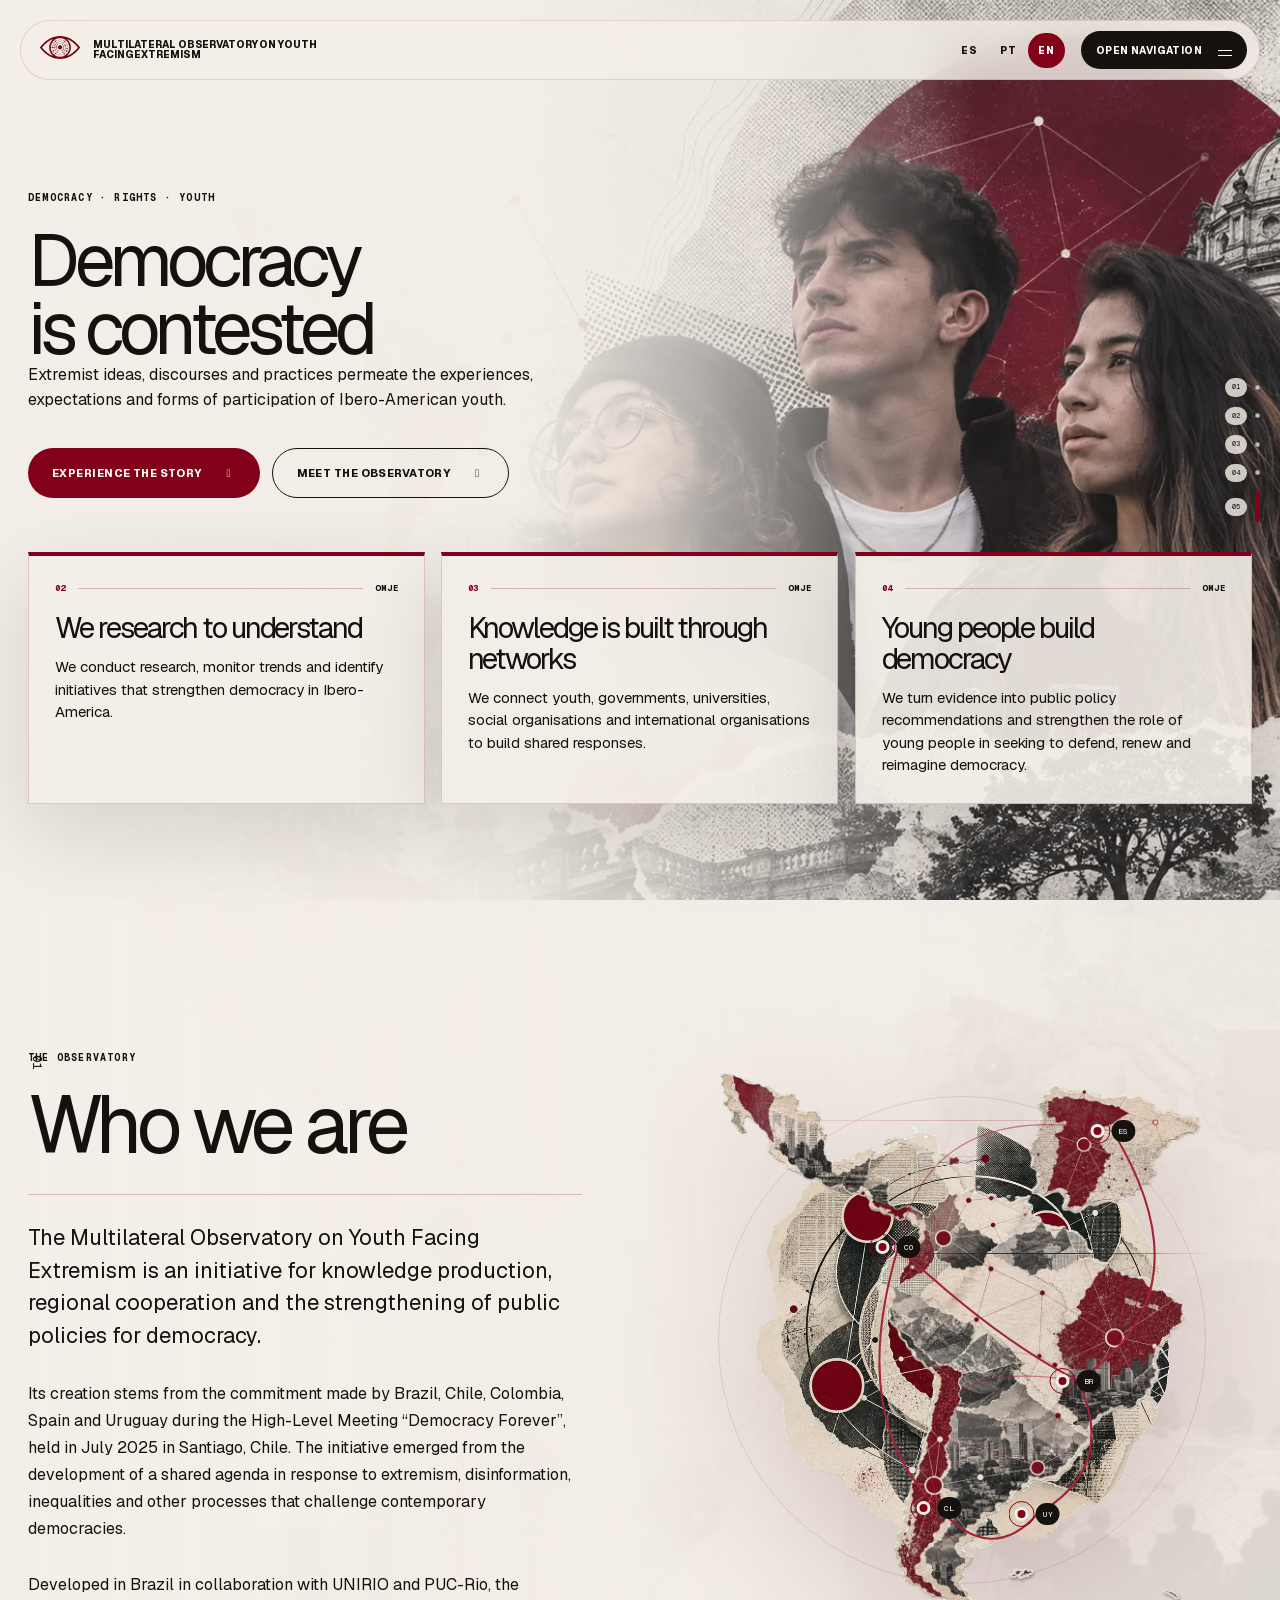
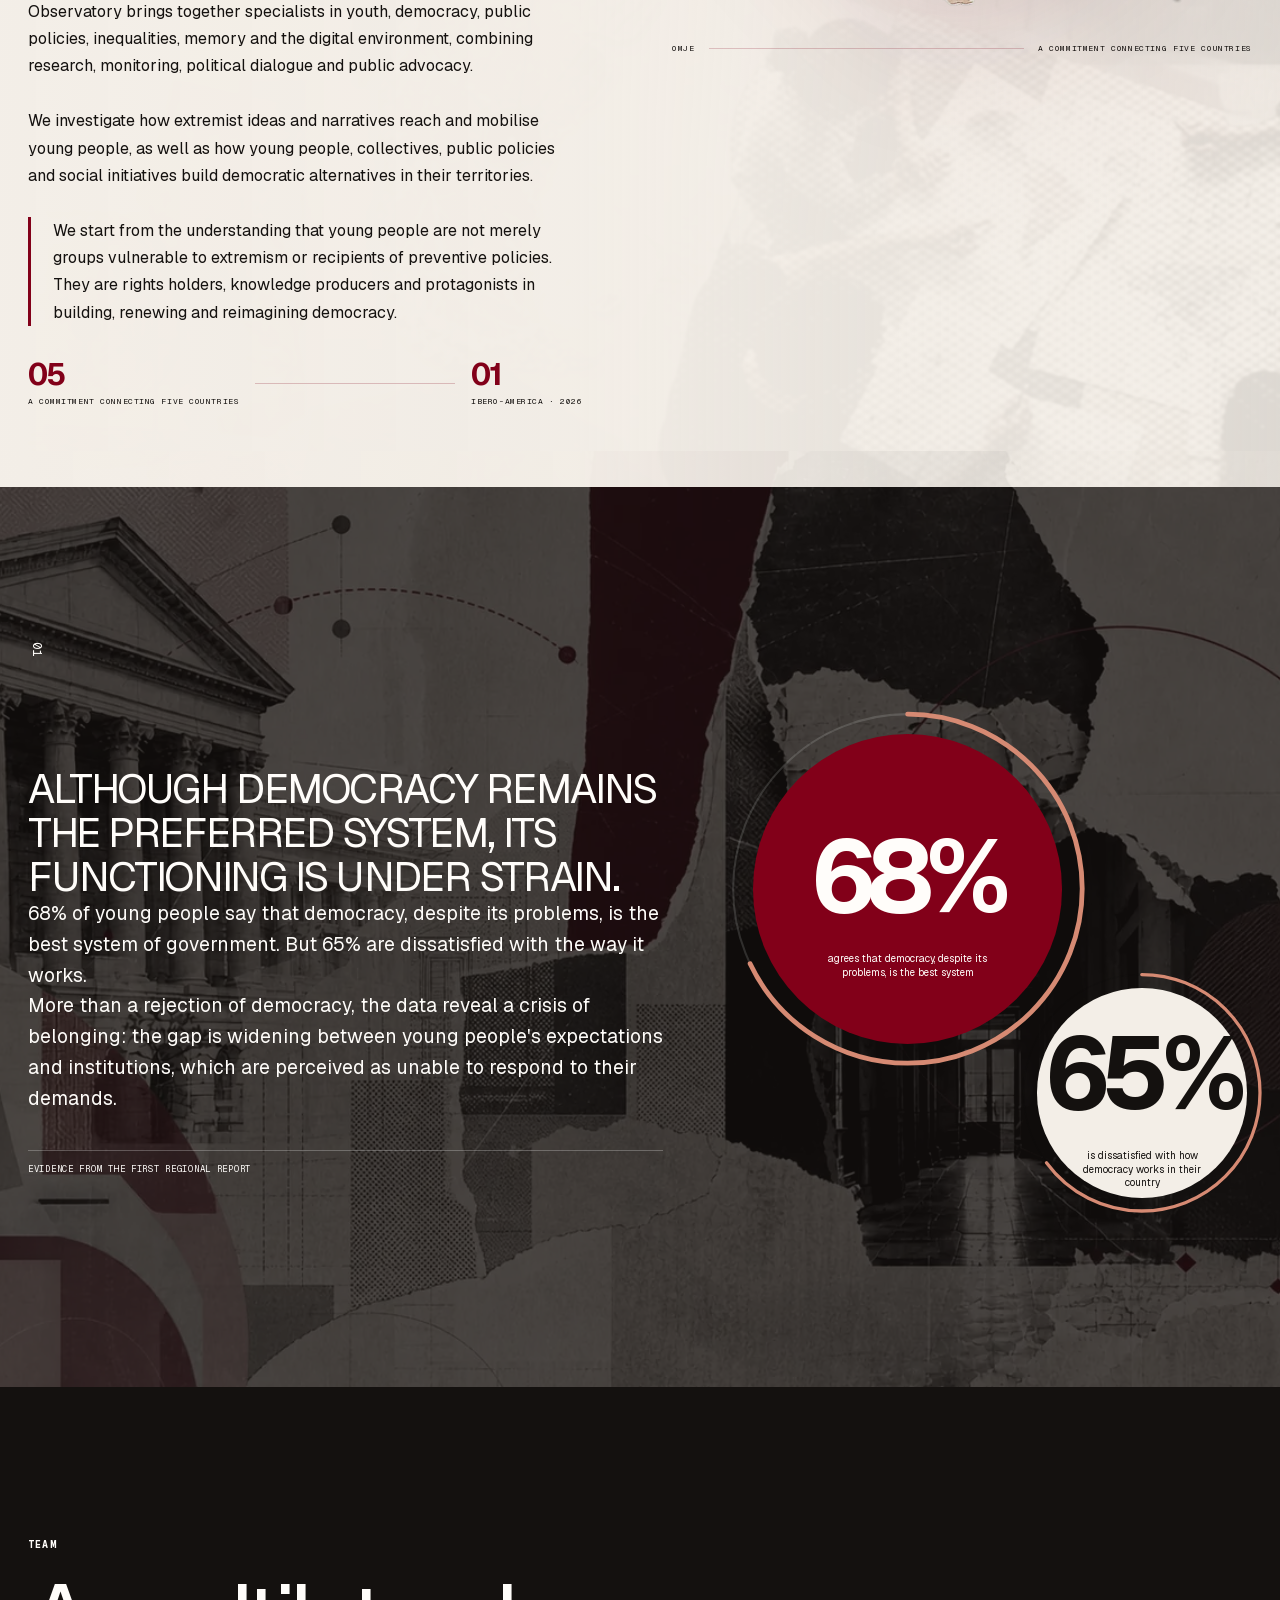
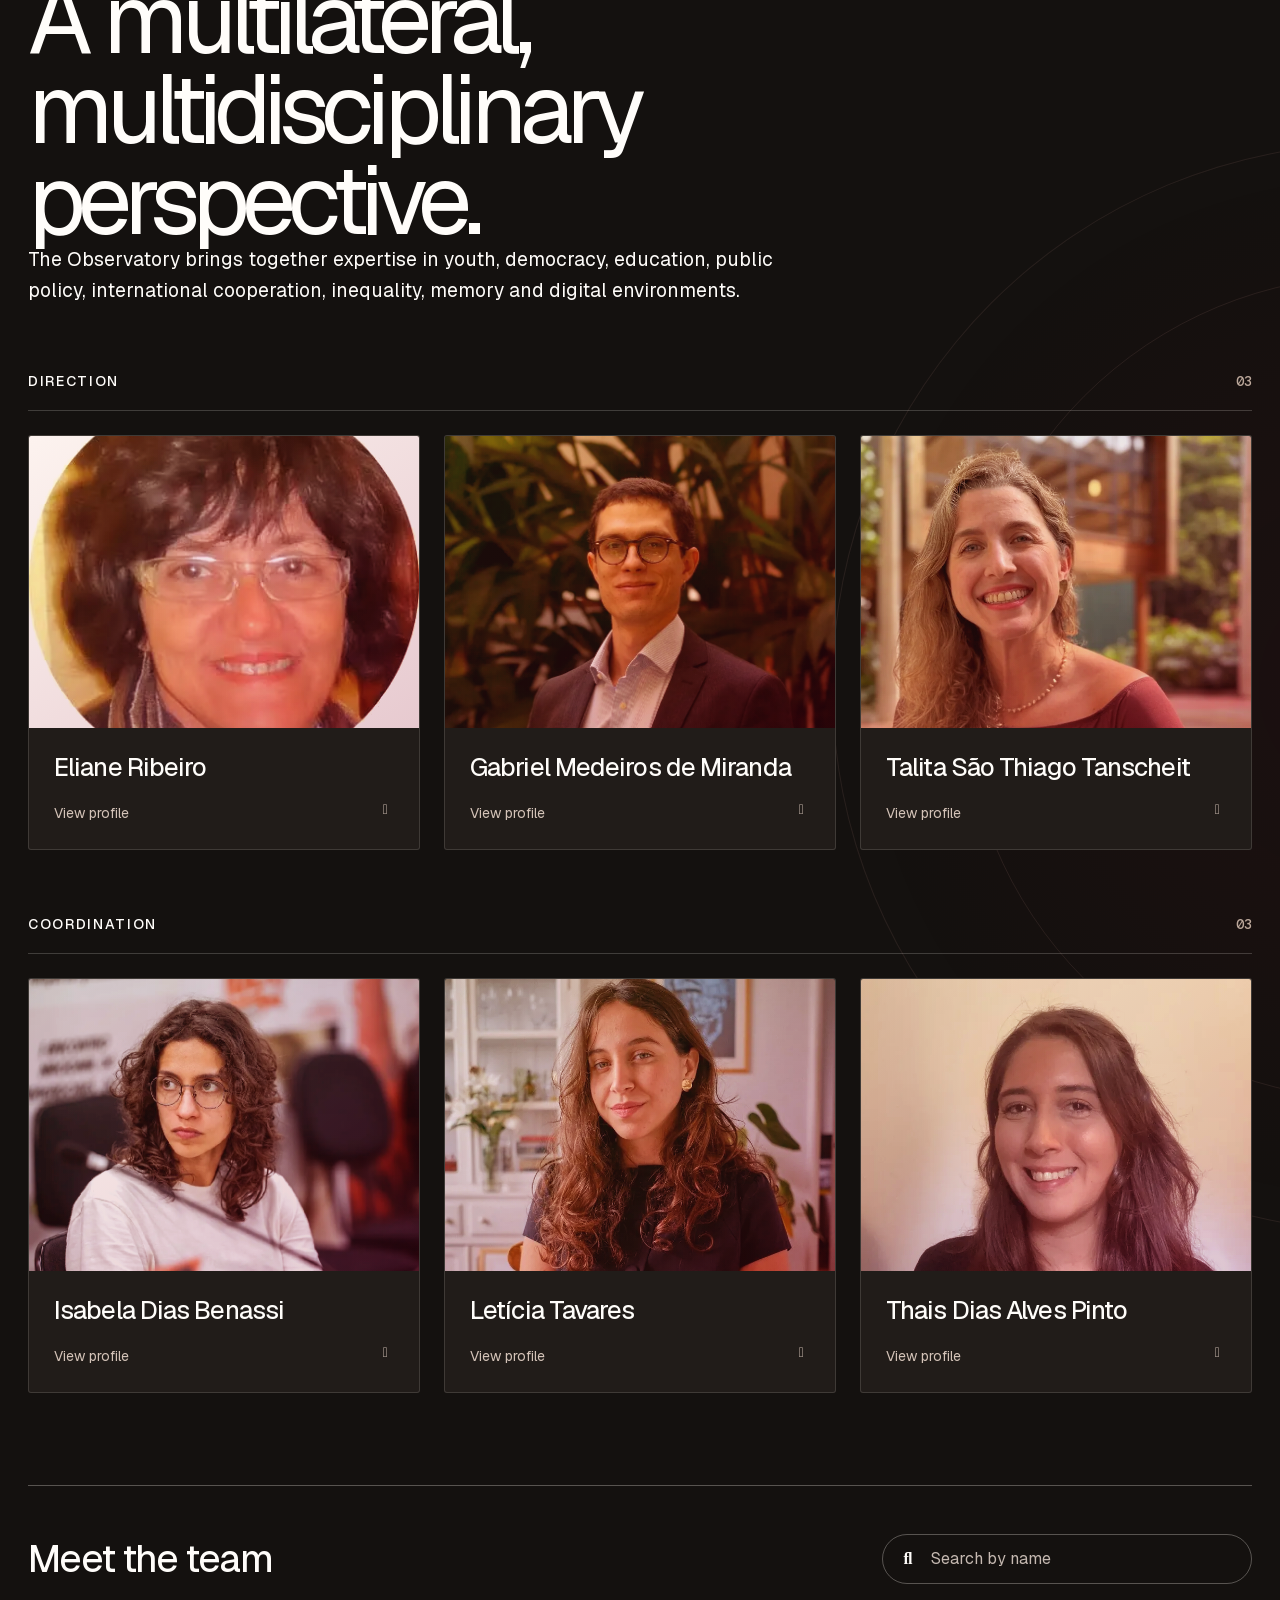
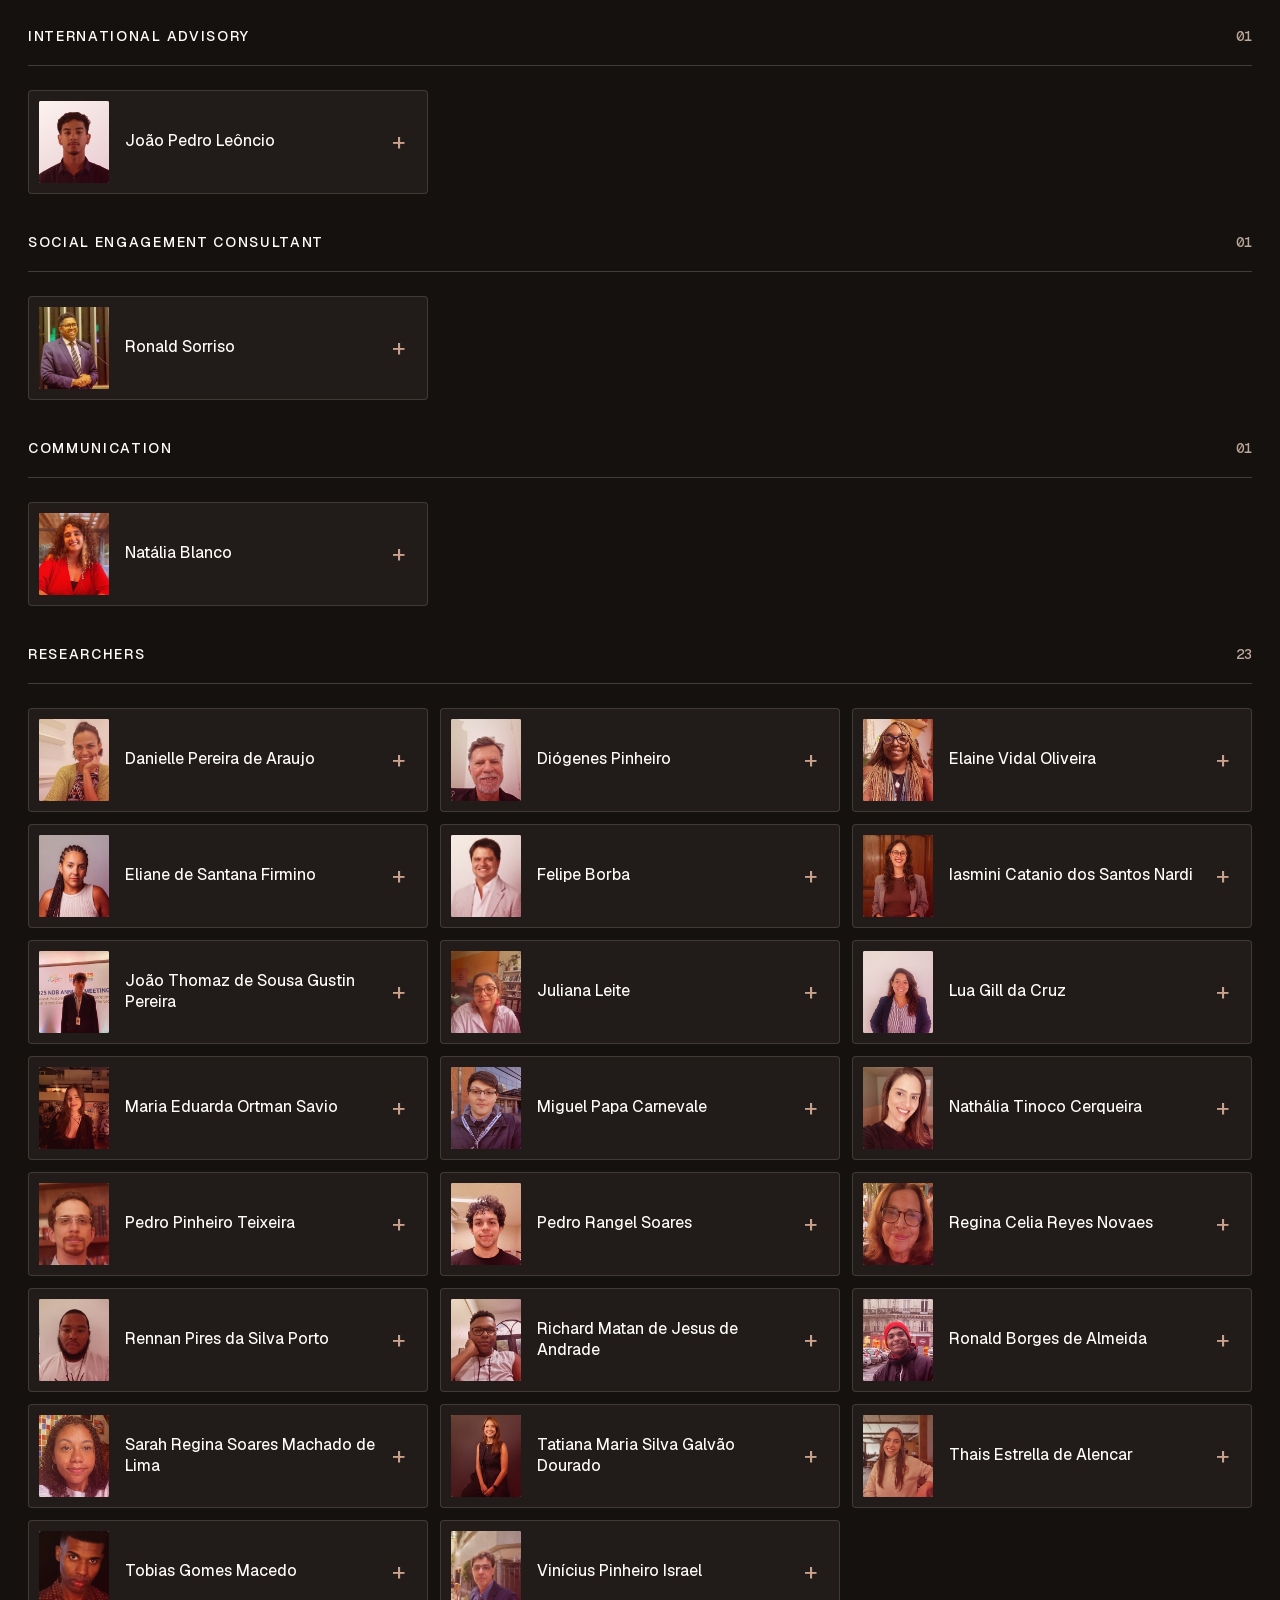
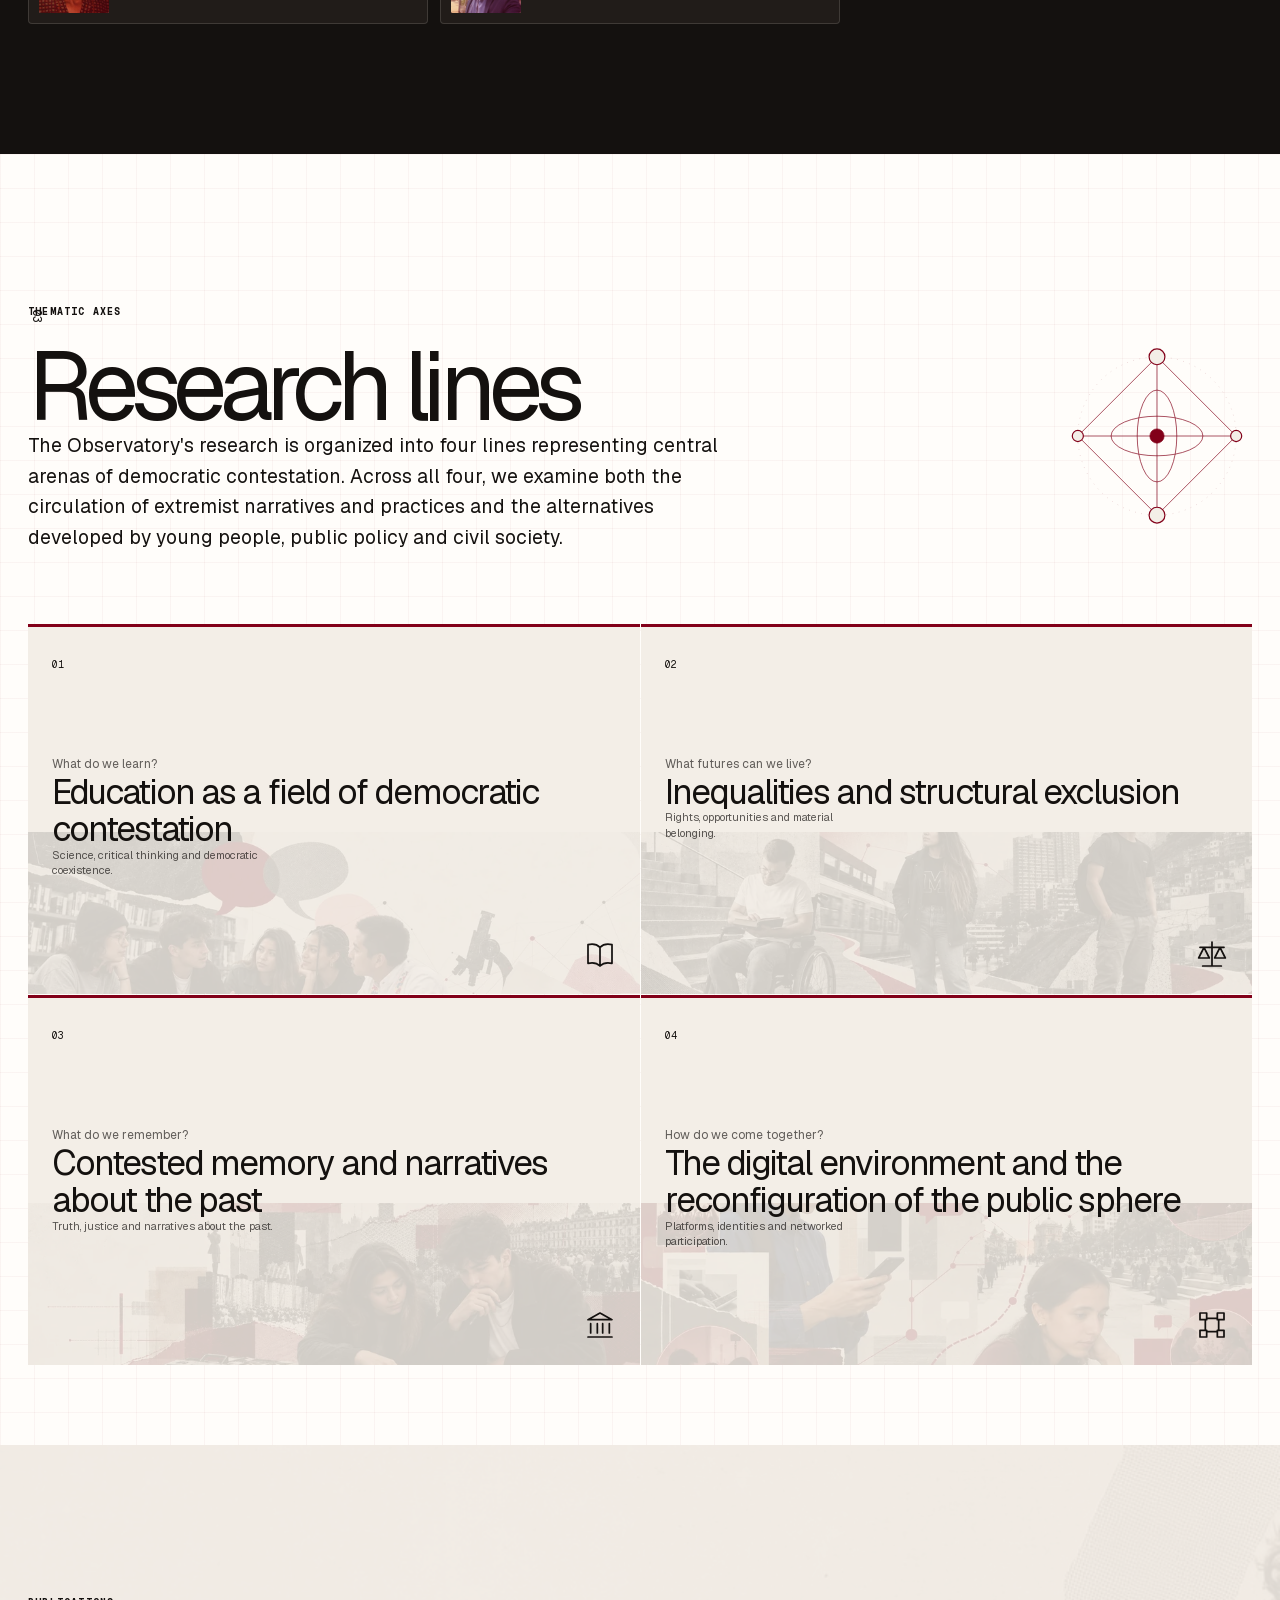
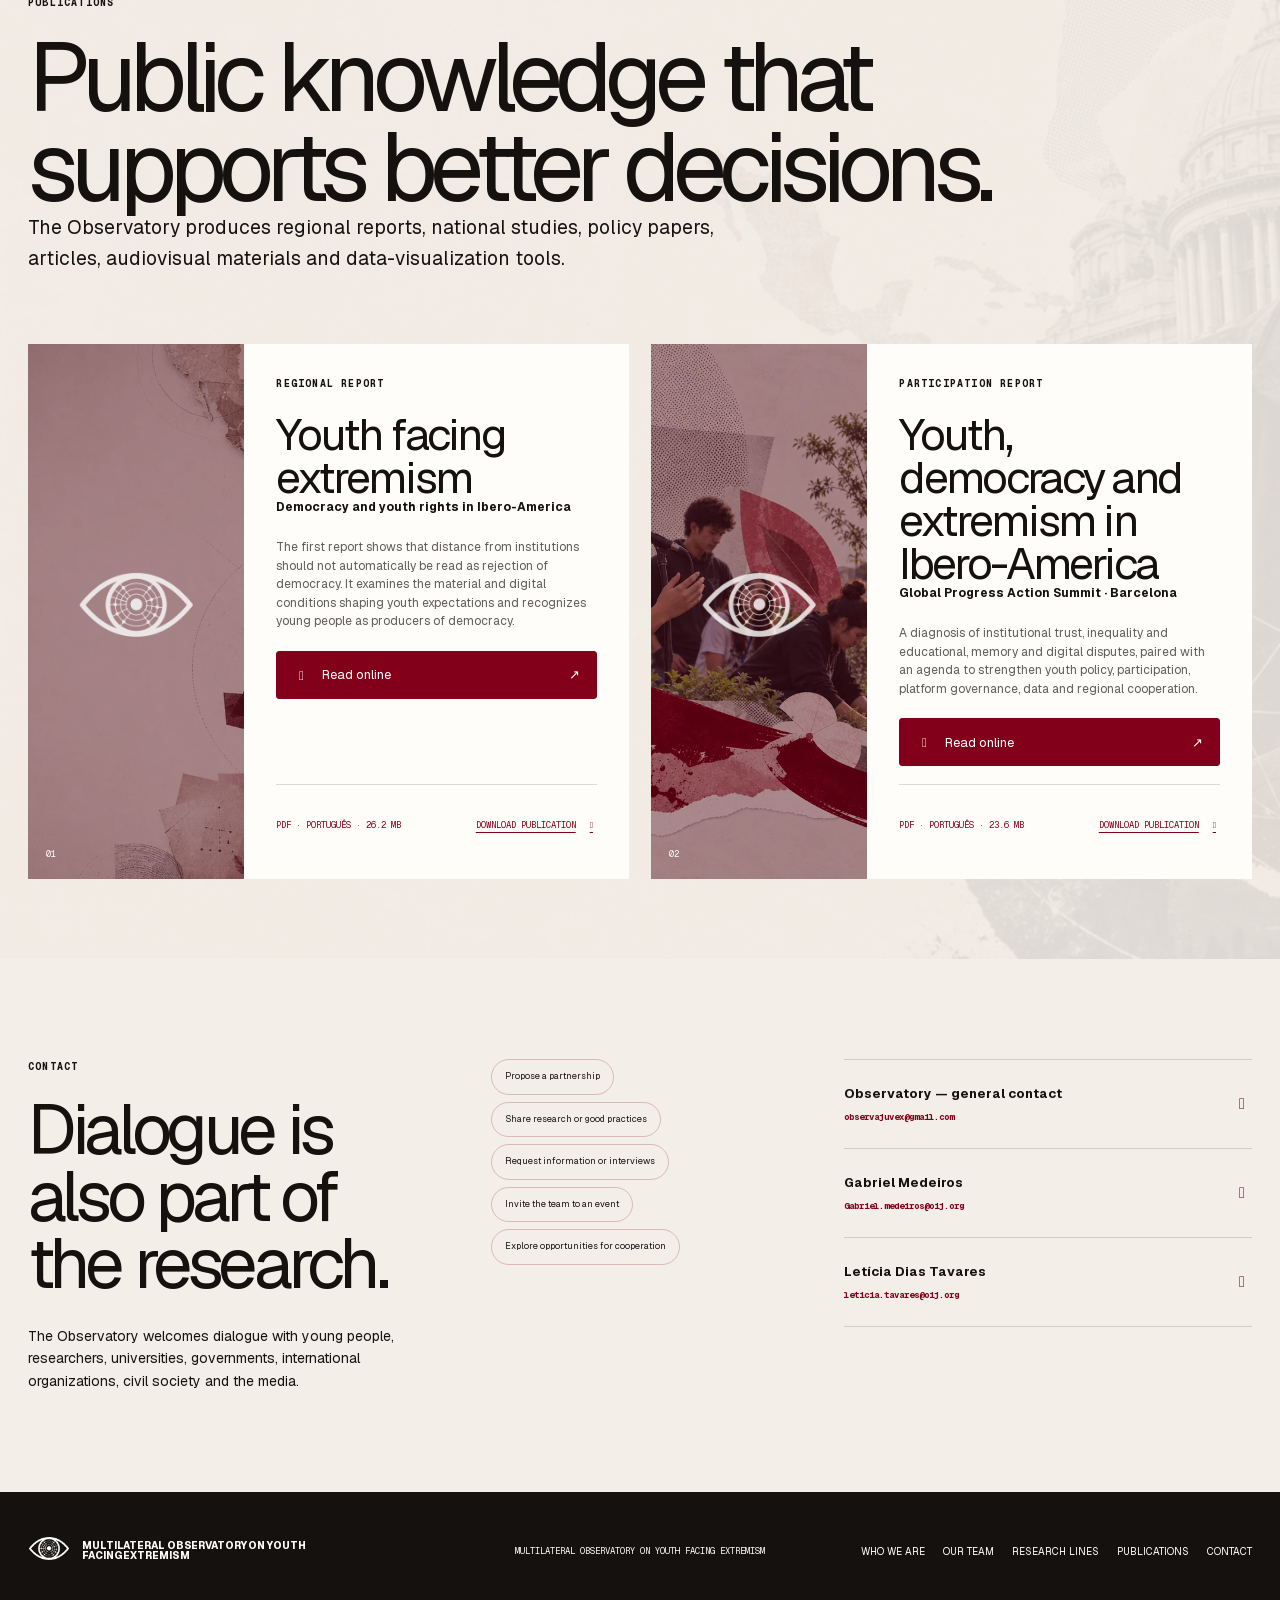
==== commit df8014b9: "Correcciones nov 2026: contacto por correo, sin animaciones, Malvinas y Georgias del Sur, versión li" ====
--- a/en.html
+++ b/en.html
@@ -20,21 +20,24 @@
     <meta property="og:locale" content="en_US" />
     <meta property="og:locale:alternate" content="es_ES" />
 <meta property="og:locale:alternate" content="pt_BR" />
-    <meta property="og:image" content="https://observajuvex.org/visuals/masters/m01-hero-youth.png" />
+    <meta property="og:image" content="https://observajuvex.org/visuals/masters/m01-hero-youth-social.jpg" />
+    <meta property="og:image:width" content="1200" />
+    <meta property="og:image:height" content="630" />
     <meta property="og:image:alt" content="Ibero-American youth: democracy, participation and knowledge networks" />
     <meta name="twitter:card" content="summary_large_image" />
     <meta name="twitter:title" content="OMJE | Youth, democracy and extremism in Ibero-America" />
     <meta name="twitter:description" content="Research on youth, democracy and extremism in Ibero-America. Discover the Observatory, its team, research areas and publications." />
-    <meta name="twitter:image" content="https://observajuvex.org/visuals/masters/m01-hero-youth.png" />
+    <meta name="twitter:image" content="https://observajuvex.org/visuals/masters/m01-hero-youth-social.jpg" />
     <meta name="twitter:image:alt" content="Ibero-American youth: democracy, participation and knowledge networks" />
-    <link rel="preload" as="image" href="./visuals/masters/m01-hero-youth.png" fetchpriority="high" />
-    <script type="application/ld+json">{"@context":"https://schema.org","@graph":[{"@type":"Organization","@id":"https://observajuvex.org/#organization","name":"Observatorio Multilateral de Juventudes Frente al Extremismo","alternateName":["OMJE","Observatório Multilateral de Juventudes Frente ao Extremismo"],"url":"https://observajuvex.org/","logo":"https://observajuvex.org/brand/eye-burgundy-transparent.png","description":"Research on youth, democracy and extremism in Ibero-America. Discover the Observatory, its team, research areas and publications.","knowsAbout":["Juventudes","Democracia","Extremismo","Políticas públicas","Desigualdades","Memoria","Ambiente digital"],"areaServed":[{"@type":"Country","name":"Brasil"},{"@type":"Country","name":"Chile"},{"@type":"Country","name":"Colombia"},{"@type":"Country","name":"España"},{"@type":"Country","name":"Uruguay"}],"contactPoint":[{"@type":"ContactPoint","email":"Gabriel.medeiros@oij.org","contactType":"Cooperación e investigación","availableLanguage":["es","pt","en"]}]},{"@type":"WebSite","@id":"https://observajuvex.org/#website","url":"https://observajuvex.org/","name":"OMJE — Observatorio Multilateral","publisher":{"@id":"https://observajuvex.org/#organization"},"inLanguage":["es","pt","en"]},{"@type":"WebPage","@id":"https://observajuvex.org/en.html#webpage","url":"https://observajuvex.org/en.html","name":"OMJE | Youth, democracy and extremism in Ibero-America","description":"Research on youth, democracy and extremism in Ibero-America. Discover the Observatory, its team, research areas and publications.","inLanguage":"en","isPartOf":{"@id":"https://observajuvex.org/#website"},"about":{"@id":"https://observajuvex.org/#organization"},"primaryImageOfPage":{"@type":"ImageObject","url":"https://observajuvex.org/visuals/masters/m01-hero-youth.png"}}]}</script>
+    <link rel="preload" as="image" href="./visuals/masters/m01-hero-youth.webp" imagesrcset="./visuals/masters/m01-hero-youth-800.webp 800w, ./visuals/masters/m01-hero-youth.webp 1600w" imagesizes="100vw" fetchpriority="high" />
+    <script type="application/ld+json">{"@context":"https://schema.org","@graph":[{"@type":"Organization","@id":"https://observajuvex.org/#organization","name":"Observatorio Multilateral de Juventudes Frente al Extremismo","alternateName":["OMJE","Observatório Multilateral de Juventudes Frente ao Extremismo"],"url":"https://observajuvex.org/","logo":"https://observajuvex.org/brand/eye-burgundy-transparent.png","description":"Research on youth, democracy and extremism in Ibero-America. Discover the Observatory, its team, research areas and publications.","knowsAbout":["Juventudes","Democracia","Extremismo","Políticas públicas","Desigualdades","Memoria","Ambiente digital"],"areaServed":[{"@type":"Country","name":"Brasil"},{"@type":"Country","name":"Chile"},{"@type":"Country","name":"Colombia"},{"@type":"Country","name":"España"},{"@type":"Country","name":"Uruguay"}],"contactPoint":[{"@type":"ContactPoint","email":"Gabriel.medeiros@oij.org","contactType":"Cooperación e investigación","availableLanguage":["es","pt","en"]}]},{"@type":"WebSite","@id":"https://observajuvex.org/#website","url":"https://observajuvex.org/","name":"OMJE — Observatorio Multilateral","publisher":{"@id":"https://observajuvex.org/#organization"},"inLanguage":["es","pt","en"]},{"@type":"WebPage","@id":"https://observajuvex.org/en.html#webpage","url":"https://observajuvex.org/en.html","name":"OMJE | Youth, democracy and extremism in Ibero-America","description":"Research on youth, democracy and extremism in Ibero-America. Discover the Observatory, its team, research areas and publications.","inLanguage":"en","isPartOf":{"@id":"https://observajuvex.org/#website"},"about":{"@id":"https://observajuvex.org/#organization"},"primaryImageOfPage":{"@type":"ImageObject","url":"https://observajuvex.org/visuals/masters/m01-hero-youth-social.jpg"}}]}</script>
     <meta name="theme-color" content="#f3eee7" />
-    <link rel="icon" href="./brand/eye-burgundy-transparent.png" />
+    <link rel="icon" type="image/png" sizes="64x64" href="./brand/eye-favicon-64.png" />
+    <link rel="apple-touch-icon" href="./brand/eye-favicon-180.png" />
     
   </head>
   <body>
-    <div id="root"><main class="site-shell "><div class="progress" aria-hidden="true"><span style="transform:scaleX(0)"></span></div><a class="skip-link" href="#quienes-somos">Skip to content</a><header class="floating-nav"><a class="brand " href="#inicio" aria-label="Multilateral Observatory on Youth Facing Extremism"><img class="brand__eye" src="./brand/eye-burgundy-transparent.png" alt=""/><span class="brand__name">Multilateral Observatory on Youth Facing Extremism</span></a><div class="floating-nav__actions"><div class="language-switcher" aria-label="Select language"><a class="" href="./" hrefLang="es" lang="es">ES</a><a class="" href="./pt.html" hrefLang="pt" lang="pt">PT</a><a class="is-active" href="./en.html" hrefLang="en" lang="en" aria-current="page">EN</a></div><button class="menu-toggle" aria-expanded="false" aria-controls="site-menu"><span>Open navigation</span><i aria-hidden="true"></i></button></div></header><nav id="site-menu" class="site-menu " aria-hidden="true"><div class="site-menu__inner"><p class="eyebrow">Ibero-America · 2026</p><ol><li><a class="" href="#quienes-somos"><span>01</span>Who we are</a></li><li><a class="" href="#equipo"><span>02</span>Our team</a></li><li><a class="" href="#lineas-investigacion"><span>03</span>Research lines</a></li><li><a class="" href="#publicaciones"><span>04</span>Publications</a></li><li><a class="" href="#contacto"><span>05</span>Contact</a></li></ol><div class="site-menu__footer"><a href="#publicaciones">Publications</a><a href="#contacto">Contact</a></div></div></nav><aside class="chapter-rail" aria-label="Open navigation"><a class="" href="#quienes-somos" aria-label="Who we are"><span>01</span><i aria-hidden="true"></i></a><a class="" href="#equipo" aria-label="Our team"><span>02</span><i aria-hidden="true"></i></a><a class="" href="#lineas-investigacion" aria-label="Research lines"><span>03</span><i aria-hidden="true"></i></a><a class="" href="#publicaciones" aria-label="Publications"><span>04</span><i aria-hidden="true"></i></a><a class="" href="#contacto" aria-label="Contact"><span>05</span><i aria-hidden="true"></i></a></aside><section id="inicio" class="scene hero hero-film"><div class="hero__sticky"><div class="hero__frames" aria-hidden="true"><figure class="hero__frame" data-scroll-frame="true" style="--frame-opacity:1;--frame-scale:1.02;--frame-shift:0px"><img src="./visuals/masters/m01-hero-youth.png?v=omje-v2" alt="" fetchPriority="high" decoding="async"/></figure><figure class="hero__frame" data-scroll-frame="true" style="--frame-opacity:0;--frame-scale:1.02;--frame-shift:0px"><img src="./visuals/hero-sequence/h02-presion-digital.png?v=omje-v2" alt="" fetchPriority="low" decoding="async"/></figure><figure class="hero__frame" data-scroll-frame="true" style="--frame-opacity:0;--frame-scale:1.02;--frame-shift:0px"><img src="./visuals/hero-sequence/h03-organizacion.png?v=omje-v2" alt="" fetchPriority="low" decoding="async"/></figure><figure class="hero__frame" data-scroll-frame="true" style="--frame-opacity:0;--frame-scale:1.02;--frame-shift:0px"><img src="./visuals/hero-sequence/h04-apertura-democratica.png?v=omje-v2" alt="" fetchPriority="low" decoding="async"/></figure></div><canvas class="particle-field" aria-hidden="true"></canvas><div class="hero__orbit hero__orbit--one" aria-hidden="true"></div><div class="hero__orbit hero__orbit--two" aria-hidden="true"></div><div class="hero__orbit hero__orbit--three" aria-hidden="true"></div><div class="hero__objects" aria-hidden="true"><img class="hero__object hero__object--architecture" data-depth-object="true" data-object-center="1" src="./visuals/transparent/t03-civic-architecture.png" alt=""/><img class="hero__object hero__object--network" data-depth-object="true" data-object-center="2" src="./visuals/transparent/t04-network-orbit.png" alt=""/><img class="hero__object hero__object--youth" data-depth-object="true" data-object-center="3" src="./visuals/transparent/t02-youth-collective.png?v=omje-v2" alt=""/></div><div class="hero__content"><p class="eyebrow" data-reveal="true">Democracy · rights · youth</p><h1 class="hero-title" data-reveal="true" style="--delay:80ms"><span class="hero-title__line"><span style="--word-delay:120ms">Democracy </span></span><span class="hero-title__line"><span style="--word-delay:315ms">is </span><span style="--word-delay:380ms">contested </span></span></h1><p class="hero__body" data-reveal="true" style="--delay:160ms">Extremist ideas, discourses and practices permeate the experiences, expectations and forms of participation of Ibero-American youth.</p><div class="button-row" data-reveal="true" style="--delay:240ms"><a class="button button--primary" href="#tension">Experience the story<i class="fa-solid fa-arrow-down-long" aria-hidden="true"></i></a><a class="button button--ghost" href="#quienes-somos">Meet the Observatory<i class="fa-solid fa-arrow-right-long" aria-hidden="true"></i></a></div></div><div class="hero__story-cards" aria-live="polite"><article class="hero__story-card" data-frame-copy="true" style="--copy-opacity:0;--copy-x:42px;--copy-y:18px;--copy-scale:0.94"><div><span>02</span><i aria-hidden="true"></i><small>OMJE</small></div><h2>We research to understand</h2><p>We conduct research, monitor trends and identify initiatives that strengthen democracy in Ibero-America.</p></article><article class="hero__story-card" data-frame-copy="true" style="--copy-opacity:0;--copy-x:42px;--copy-y:18px;--copy-scale:0.94"><div><span>03</span><i aria-hidden="true"></i><small>OMJE</small></div><h2>Knowledge is built through networks</h2><p>We connect youth, governments, universities, social organisations and international organisations to build shared responses.</p></article><article class="hero__story-card" data-frame-copy="true" style="--copy-opacity:0;--copy-x:42px;--copy-y:18px;--copy-scale:0.94"><div><span>04</span><i aria-hidden="true"></i><small>OMJE</small></div><h2>Young people build democracy</h2><p>We turn evidence into public policy recommendations and strengthen the role of young people in seeking to defend, renew and reimagine democracy.</p></article></div><div class="hero__mark" aria-hidden="true"><div class="hero__mark-rings"><span></span><span></span><span></span></div><img src="./brand/eye-burgundy-transparent.png" alt=""/></div><div class="hero__timeline" aria-hidden="true"><i data-frame-dot="true" style="--dot-opacity:1;--dot-scale:1.3"></i><i data-frame-dot="true" style="--dot-opacity:0.25;--dot-scale:0.85"></i><i data-frame-dot="true" style="--dot-opacity:0.25;--dot-scale:0.85"></i><i data-frame-dot="true" style="--dot-opacity:0.25;--dot-scale:0.85"></i></div><p class="scroll-cue"><span></span>Scroll to explore</p><div class="hero__frame-count" aria-hidden="true"><span>01</span><i></i><span>04</span></div></div></section><section id="quienes-somos" class="scene about-story"><canvas class="particle-field" aria-hidden="true"></canvas><img class="scene-master scene-master--about" src="./visuals/masters/m09-regional-network.png" alt="" aria-hidden="true"/><div class="chapter-index">01</div><div class="about-story__copy"><p class="eyebrow" data-reveal="true">The Observatory</p><h2 data-reveal="true"><span>Who we are</span></h2><div class="about-story__paragraphs"><p data-reveal="true">The Multilateral Observatory on Youth Facing Extremism is an initiative for knowledge production, regional cooperation and the strengthening of public policies for democracy.</p><p data-reveal="true">Its creation stems from the commitment made by Brazil, Chile, Colombia, Spain and Uruguay during the High-Level Meeting “Democracy Forever”, held in July 2025 in Santiago, Chile. The initiative emerged from the development of a shared agenda in response to extremism, disinformation, inequalities and other processes that challenge contemporary democracies.</p><p data-reveal="true">Developed in Brazil in collaboration with UNIRIO and PUC-Rio, the Observatory brings together specialists in youth, democracy, public policies, inequalities, memory and the digital environment, combining research, monitoring, political dialogue and public advocacy.</p><p data-reveal="true">We investigate how extremist ideas and narratives reach and mobilise young people, as well as how young people, collectives, public policies and social initiatives build democratic alternatives in their territories.</p><p data-reveal="true">We start from the understanding that young people are not merely groups vulnerable to extremism or recipients of preventive policies. They are rights holders, knowledge producers and protagonists in building, renewing and reimagining democracy.</p></div><div class="about-story__metrics" data-reveal="true"><span><strong>05</strong>A commitment connecting five countries</span><i aria-hidden="true"></i><span><strong>01</strong>Ibero-America · 2026</span></div></div><div class="about-story__visual" data-reveal="true"><div class="about-story__map-stage"><svg class="network-trace" viewBox="0 0 100 100" preserveAspectRatio="none" aria-hidden="true" focusable="false"><path pathLength="1" d="M76 14 Q93 42 70 57 Q56 50 39 34 Q30 64 46 79 Q55 89 63 80 Q77 72 70 57"></path><path class="network-trace__echo" pathLength="1" d="M76 14 Q44 8 39 34 M46 79 Q38 52 70 57"></path></svg><div class="about-story__map-rings" aria-hidden="true"><i></i><i></i><i></i></div><img class="about-story__orbit" src="./visuals/transparent/t04-network-orbit.png" alt="" aria-hidden="true"/><img class="about-story__map" src="./visuals/transparent/t01-iberoamerica-map.png" alt="" aria-hidden="true"/><div class="about-story__routes" aria-hidden="true"><i></i><i></i><i></i><i></i></div><ul class="about-story__countries" aria-label="A commitment connecting five countries"><li style="--country-x:70%;--country-y:57%;--pulse-delay:0s"><i aria-hidden="true"></i><span>BR</span><strong>Brazil</strong></li><li style="--country-x:46%;--country-y:79%;--pulse-delay:-0.48s"><i aria-hidden="true"></i><span>CL</span><strong>Chile</strong></li><li style="--country-x:39%;--country-y:34%;--pulse-delay:-0.96s"><i aria-hidden="true"></i><span>CO</span><strong>Colombia</strong></li><li style="--country-x:76%;--country-y:14%;--pulse-delay:-1.44s"><i aria-hidden="true"></i><span>ES</span><strong>Spain</strong></li><li style="--country-x:63%;--country-y:80%;--pulse-delay:-1.92s"><i aria-hidden="true"></i><span>UY</span><strong>Uruguay</strong></li></ul><div class="about-story__scan" aria-hidden="true"></div></div><div class="about-story__legend"><span>OMJE</span><i></i><span>A commitment connecting five countries</span></div></div></section><section id="tension" class="scene scene--ink story-panel"><img class="scene-master scene-master--tension" src="./visuals/masters/m02-democratic-tension-v2.png" alt="" aria-hidden="true"/><div class="chapter-index">01</div><div class="story-panel__copy"><h2 data-reveal="true">ALTHOUGH DEMOCRACY REMAINS THE PREFERRED SYSTEM, ITS FUNCTIONING IS UNDER STRAIN.</h2><p class="story-panel__data-copy" data-reveal="true">68% of young people say that democracy, despite its problems, is the best system of government. But 65% are dissatisfied with the way it works.</p><p data-reveal="true">More than a rejection of democracy, the data reveal a crisis of belonging: the gap is widening between young people&#x27;s expectations and institutions, which are perceived as unable to respond to their demands.</p><small data-reveal="true">Evidence from the first regional report</small></div><div class="data-stage" aria-label="Evidence from the first regional report"><div class="data-stage__circle" data-reveal="true"><svg class="stat-arc" viewBox="0 0 100 100" aria-hidden="true" focusable="false" style="--arc-value:68"><circle class="stat-arc__track" cx="50" cy="50" r="47"></circle><circle class="stat-arc__value" pathLength="100" cx="50" cy="50" r="47"></circle></svg><strong>68%</strong><span>agrees that democracy, despite its problems, is the best system</span></div><div class="data-stage__circle data-stage__circle--secondary" data-reveal="true" style="--delay:180ms"><svg class="stat-arc" viewBox="0 0 100 100" aria-hidden="true" focusable="false" style="--arc-value:65"><circle class="stat-arc__track" cx="50" cy="50" r="47"></circle><circle class="stat-arc__value" pathLength="100" cx="50" cy="50" r="47"></circle></svg><strong>65%</strong><span>is dissatisfied with how democracy works in their country</span></div></div></section><section id="equipo" class="scene team-story team-v2"><div class="team-v2__halo" aria-hidden="true"></div><div class="team-story__heading"><p class="eyebrow" data-reveal="true">Team</p><h2 data-reveal="true">A multilateral, multidisciplinary perspective.</h2><p data-reveal="true">The Observatory brings together expertise in youth, democracy, education, public policy, international cooperation, inequality, memory and digital environments.</p></div><div class="team-group"><h3 class="team-group__heading">DIRECTION<span aria-hidden="true">03</span></h3><div class="team-leaders"><button class="team-leader" aria-label="View profile: Eliane Ribeiro" aria-haspopup="dialog" data-team-reveal="true" style="--team-delay:0ms"><span class="team-photo team-leader__photo"><img src="./team/eliane-ribeiro.jpg?v=team-final" style="object-position:50% 50%" alt="" loading="lazy" decoding="async"/></span><span class="team-leader__text"><strong>Eliane Ribeiro</strong><span>View profile<i class="fa-solid fa-arrow-up-right-from-square" aria-hidden="true"></i></span></span></button><button class="team-leader" aria-label="View profile: Gabriel Medeiros de Miranda" aria-haspopup="dialog" data-team-reveal="true" style="--team-delay:65ms"><span class="team-photo team-leader__photo"><img src="./team/gabriel-medeiros.jpg?v=team-final" style="object-position:50% 28%" alt="" loading="lazy" decoding="async"/></span><span class="team-leader__text"><strong>Gabriel Medeiros de Miranda</strong><span>View profile<i class="fa-solid fa-arrow-up-right-from-square" aria-hidden="true"></i></span></span></button><button class="team-leader" aria-label="View profile: Talita São Thiago Tanscheit" aria-haspopup="dialog" data-team-reveal="true" style="--team-delay:130ms"><span class="team-photo team-leader__photo"><img src="./team/talita-tanscheit.jpg?v=team-final" style="object-position:50% 25%" alt="" loading="lazy" decoding="async"/></span><span class="team-leader__text"><strong>Talita São Thiago Tanscheit</strong><span>View profile<i class="fa-solid fa-arrow-up-right-from-square" aria-hidden="true"></i></span></span></button></div></div><div class="team-group"><h3 class="team-group__heading">COORDINATION<span aria-hidden="true">03</span></h3><div class="team-leaders"><button class="team-leader" aria-label="View profile: Isabela Dias Benassi" aria-haspopup="dialog" data-team-reveal="true" style="--team-delay:0ms"><span class="team-photo team-leader__photo"><img src="./team/isabela-benassi.jpg?v=team-final" style="object-position:45% 40%" alt="" loading="lazy" decoding="async"/></span><span class="team-leader__text"><strong>Isabela Dias Benassi</strong><span>View profile<i class="fa-solid fa-arrow-up-right-from-square" aria-hidden="true"></i></span></span></button><button class="team-leader" aria-label="View profile: Letícia Tavares" aria-haspopup="dialog" data-team-reveal="true" style="--team-delay:65ms"><span class="team-photo team-leader__photo"><img src="./team/leticia-tavares.jpg?v=team-final" style="object-position:50% 28%" alt="" loading="lazy" decoding="async"/></span><span class="team-leader__text"><strong>Letícia Tavares</strong><span>View profile<i class="fa-solid fa-arrow-up-right-from-square" aria-hidden="true"></i></span></span></button><button class="team-leader" aria-label="View profile: Thais Dias Alves Pinto" aria-haspopup="dialog" data-team-reveal="true" style="--team-delay:130ms"><span class="team-photo team-leader__photo"><img src="./team/thais-dias.jpg?v=team-final" style="object-position:50% 58%" alt="" loading="lazy" decoding="async"/></span><span class="team-leader__text"><strong>Thais Dias Alves Pinto</strong><span>View profile<i class="fa-solid fa-arrow-up-right-from-square" aria-hidden="true"></i></span></span></button></div></div><div class="team-directory"><div class="team-directory__bar"><h3>Meet the team</h3><div class="team-search"><i class="fa-solid fa-magnifying-glass" aria-hidden="true"></i><input type="search" placeholder="Search by name" aria-label="Search by name" value=""/></div></div><div class="team-group team-group--compact"><h4 class="team-group__heading">INTERNATIONAL ADVISORY<span>01</span></h4><div class="team-directory__grid"><button class="team-person" aria-label="View profile: João Pedro Leôncio" aria-haspopup="dialog" data-team-reveal="true" style="--team-delay:0ms"><span class="team-photo team-person__photo"><img src="./team/joao-pedro-leoncio-thumb.jpg?v=team-final" style="object-position:50% 32%" alt="" loading="lazy" decoding="async" width="76" height="88"/></span><span class="team-person__name">João Pedro Leôncio</span><span class="team-person__plus" aria-hidden="true">+</span></button></div></div><div class="team-group team-group--compact"><h4 class="team-group__heading">SOCIAL ENGAGEMENT CONSULTANT<span>01</span></h4><div class="team-directory__grid"><button class="team-person" aria-label="View profile: Ronald Sorriso" aria-haspopup="dialog" data-team-reveal="true" style="--team-delay:0ms"><span class="team-photo team-person__photo"><img src="./team/ronald-sorriso-thumb.jpg?v=team-final" style="object-position:39% 30%" alt="" loading="lazy" decoding="async" width="76" height="88"/></span><span class="team-person__name">Ronald Sorriso</span><span class="team-person__plus" aria-hidden="true">+</span></button></div></div><div class="team-group team-group--compact"><h4 class="team-group__heading">COMMUNICATION<span>01</span></h4><div class="team-directory__grid"><button class="team-person" aria-label="View profile: Natália Blanco" aria-haspopup="dialog" data-team-reveal="true" style="--team-delay:0ms"><span class="team-photo team-person__photo"><img src="./team/natalia-blanco-thumb.jpg?v=team-final" style="object-position:50% 32%" alt="" loading="lazy" decoding="async" width="76" height="88"/></span><span class="team-person__name">Natália Blanco</span><span class="team-person__plus" aria-hidden="true">+</span></button></div></div><div class="team-group team-group--compact"><h4 class="team-group__heading">RESEARCHERS<span>23</span></h4><div class="team-directory__grid"><button class="team-person" aria-label="View profile: Danielle Pereira de Araujo" aria-haspopup="dialog" data-team-reveal="true" style="--team-delay:0ms"><span class="team-photo team-person__photo"><img src="./team/danielle-araujo-thumb.jpg?v=team-final" style="object-position:55% 28%" alt="" loading="lazy" decoding="async" width="76" height="88"/></span><span class="team-person__name">Danielle Pereira de Araujo</span><span class="team-person__plus" aria-hidden="true">+</span></button><button class="team-person" aria-label="View profile: Diógenes Pinheiro" aria-haspopup="dialog" data-team-reveal="true" style="--team-delay:35ms"><span class="team-photo team-person__photo"><img src="./team/diogenes-pinheiro-thumb.jpg?v=team-final" style="object-position:50% 55%" alt="" loading="lazy" decoding="async" width="76" height="88"/></span><span class="team-person__name">Diógenes Pinheiro</span><span class="team-person__plus" aria-hidden="true">+</span></button><button class="team-person" aria-label="View profile: Elaine Vidal Oliveira" aria-haspopup="dialog" data-team-reveal="true" style="--team-delay:70ms"><span class="team-photo team-person__photo"><img src="./team/elaine-vidal-thumb.jpg?v=team-final" style="object-position:50% 30%" alt="" loading="lazy" decoding="async" width="76" height="88"/></span><span class="team-person__name">Elaine Vidal Oliveira</span><span class="team-person__plus" aria-hidden="true">+</span></button><button class="team-person" aria-label="View profile: Eliane de Santana Firmino" aria-haspopup="dialog" data-team-reveal="true" style="--team-delay:0ms"><span class="team-photo team-person__photo"><img src="./team/eliane-firmino-thumb.jpg?v=team-final" style="object-position:50% 32%" alt="" loading="lazy" decoding="async" width="76" height="88"/></span><span class="team-person__name">Eliane de Santana Firmino</span><span class="team-person__plus" aria-hidden="true">+</span></button><button class="team-person" aria-label="View profile: Felipe Borba" aria-haspopup="dialog" data-team-reveal="true" style="--team-delay:35ms"><span class="team-photo team-person__photo"><img src="./team/felipe-borba-thumb.jpg?v=team-final" style="object-position:50% 32%" alt="" loading="lazy" decoding="async" width="76" height="88"/></span><span class="team-person__name">Felipe Borba</span><span class="team-person__plus" aria-hidden="true">+</span></button><button class="team-person" aria-label="View profile: Iasmini Catanio dos Santos Nardi" aria-haspopup="dialog" data-team-reveal="true" style="--team-delay:70ms"><span class="team-photo team-person__photo"><img src="./team/iasmini-nardi-thumb.jpg?v=team-final" style="object-position:50% 25%" alt="" loading="lazy" decoding="async" width="76" height="88"/></span><span class="team-person__name">Iasmini Catanio dos Santos Nardi</span><span class="team-person__plus" aria-hidden="true">+</span></button><button class="team-person" aria-label="View profile: João Thomaz de Sousa Gustin Pereira" aria-haspopup="dialog" data-team-reveal="true" style="--team-delay:0ms"><span class="team-photo team-person__photo"><img src="./team/joao-gustin-thumb.jpg?v=team-final" style="object-position:50% 38%" alt="" loading="lazy" decoding="async" width="76" height="88"/></span><span class="team-person__name">João Thomaz de Sousa Gustin Pereira</span><span class="team-person__plus" aria-hidden="true">+</span></button><button class="team-person" aria-label="View profile: Juliana Leite" aria-haspopup="dialog" data-team-reveal="true" style="--team-delay:35ms"><span class="team-photo team-person__photo"><img src="./team/juliana-leite-thumb.jpg?v=team-final" style="object-position:50% 38%" alt="" loading="lazy" decoding="async" width="76" height="88"/></span><span class="team-person__name">Juliana Leite</span><span class="team-person__plus" aria-hidden="true">+</span></button><button class="team-person" aria-label="View profile: Lua Gill da Cruz" aria-haspopup="dialog" data-team-reveal="true" style="--team-delay:70ms"><span class="team-photo team-person__photo"><img src="./team/lua-gill-thumb.jpg?v=team-final" style="object-position:50% 32%" alt="" loading="lazy" decoding="async" width="76" height="88"/></span><span class="team-person__name">Lua Gill da Cruz</span><span class="team-person__plus" aria-hidden="true">+</span></button><button class="team-person" aria-label="View profile: Maria Eduarda Ortman Savio" aria-haspopup="dialog" data-team-reveal="true" style="--team-delay:0ms"><span class="team-photo team-person__photo"><img src="./team/maria-eduarda-savio-thumb.jpg?v=team-final" style="object-position:50% 40%" alt="" loading="lazy" decoding="async" width="76" height="88"/></span><span class="team-person__name">Maria Eduarda Ortman Savio</span><span class="team-person__plus" aria-hidden="true">+</span></button><button class="team-person" aria-label="View profile: Miguel Papa Carnevale" aria-haspopup="dialog" data-team-reveal="true" style="--team-delay:35ms"><span class="team-photo team-person__photo"><img src="./team/miguel-carnevale-thumb.jpg?v=team-final" style="object-position:45% 30%" alt="" loading="lazy" decoding="async" width="76" height="88"/></span><span class="team-person__name">Miguel Papa Carnevale</span><span class="team-person__plus" aria-hidden="true">+</span></button><button class="team-person" aria-label="View profile: Nathália Tinoco Cerqueira" aria-haspopup="dialog" data-team-reveal="true" style="--team-delay:70ms"><span class="team-photo team-person__photo"><img src="./team/nathalia-cerqueira-thumb.jpg?v=team-final" style="object-position:50% 30%" alt="" loading="lazy" decoding="async" width="76" height="88"/></span><span class="team-person__name">Nathália Tinoco Cerqueira</span><span class="team-person__plus" aria-hidden="true">+</span></button><button class="team-person" aria-label="View profile: Pedro Pinheiro Teixeira" aria-haspopup="dialog" data-team-reveal="true" style="--team-delay:0ms"><span class="team-photo team-person__photo"><img src="./team/pedro-teixeira-thumb.jpg?v=team-final" style="object-position:50% 25%" alt="" loading="lazy" decoding="async" width="76" height="88"/></span><span class="team-person__name">Pedro Pinheiro Teixeira</span><span class="team-person__plus" aria-hidden="true">+</span></button><button class="team-person" aria-label="View profile: Pedro Rangel Soares" aria-haspopup="dialog" data-team-reveal="true" style="--team-delay:35ms"><span class="team-photo team-person__photo"><img src="./team/pedro-rangel-soares-thumb.jpg?v=team-final" style="object-position:50% 38%" alt="" loading="lazy" decoding="async" width="76" height="88"/></span><span class="team-person__name">Pedro Rangel Soares</span><span class="team-person__plus" aria-hidden="true">+</span></button><button class="team-person" aria-label="View profile: Regina Celia Reyes Novaes" aria-haspopup="dialog" data-team-reveal="true" style="--team-delay:70ms"><span class="team-photo team-person__photo"><img src="./team/regina-novaes-thumb.jpg?v=team-final" style="object-position:50% 30%" alt="" loading="lazy" decoding="async" width="76" height="88"/></span><span class="team-person__name">Regina Celia Reyes Novaes</span><span class="team-person__plus" aria-hidden="true">+</span></button><button class="team-person" aria-label="View profile: Rennan Pires da Silva Porto" aria-haspopup="dialog" data-team-reveal="true" style="--team-delay:0ms"><span class="team-photo team-person__photo"><img src="./team/rennan-porto-thumb.jpg?v=team-final" style="object-position:50% 45%" alt="" loading="lazy" decoding="async" width="76" height="88"/></span><span class="team-person__name">Rennan Pires da Silva Porto</span><span class="team-person__plus" aria-hidden="true">+</span></button><button class="team-person" aria-label="View profile: Richard Matan de Jesus de Andrade" aria-haspopup="dialog" data-team-reveal="true" style="--team-delay:35ms"><span class="team-photo team-person__photo"><img src="./team/richard-matan-thumb.jpg?v=team-final" style="object-position:50% 38%" alt="" loading="lazy" decoding="async" width="76" height="88"/></span><span class="team-person__name">Richard Matan de Jesus de Andrade</span><span class="team-person__plus" aria-hidden="true">+</span></button><button class="team-person" aria-label="View profile: Ronald Borges de Almeida" aria-haspopup="dialog" data-team-reveal="true" style="--team-delay:70ms"><span class="team-photo team-person__photo"><img src="./team/ronald-borges-thumb.jpg?v=team-final" style="object-position:50% 50%" alt="" loading="lazy" decoding="async" width="76" height="88"/></span><span class="team-person__name">Ronald Borges de Almeida</span><span class="team-person__plus" aria-hidden="true">+</span></button><button class="team-person" aria-label="View profile: Sarah Regina Soares Machado de Lima" aria-haspopup="dialog" data-team-reveal="true" style="--team-delay:0ms"><span class="team-photo team-person__photo"><img src="./team/sarah-lima-thumb.jpg?v=team-final" style="object-position:50% 30%" alt="" loading="lazy" decoding="async" width="76" height="88"/></span><span class="team-person__name">Sarah Regina Soares Machado de Lima</span><span class="team-person__plus" aria-hidden="true">+</span></button><button class="team-person" aria-label="View profile: Tatiana Maria Silva Galvão Dourado" aria-haspopup="dialog" data-team-reveal="true" style="--team-delay:35ms"><span class="team-photo team-person__photo"><img src="./team/tatiana-dourado-thumb.jpg?v=team-final" style="object-position:50% 20%" alt="" loading="lazy" decoding="async" width="76" height="88"/></span><span class="team-person__name">Tatiana Maria Silva Galvão Dourado</span><span class="team-person__plus" aria-hidden="true">+</span></button><button class="team-person" aria-label="View profile: Thais Estrella de Alencar" aria-haspopup="dialog" data-team-reveal="true" style="--team-delay:70ms"><span class="team-photo team-person__photo"><img src="./team/thais-estrella-thumb.jpg?v=team-final" style="object-position:50% 30%" alt="" loading="lazy" decoding="async" width="76" height="88"/></span><span class="team-person__name">Thais Estrella de Alencar</span><span class="team-person__plus" aria-hidden="true">+</span></button><button class="team-person" aria-label="View profile: Tobias Gomes Macedo" aria-haspopup="dialog" data-team-reveal="true" style="--team-delay:0ms"><span class="team-photo team-person__photo"><img src="./team/tobias-macedo-thumb.jpg?v=team-final" style="object-position:72% 35%" alt="" loading="lazy" decoding="async" width="76" height="88"/></span><span class="team-person__name">Tobias Gomes Macedo</span><span class="team-person__plus" aria-hidden="true">+</span></button><button class="team-person" aria-label="View profile: Vinícius Pinheiro Israel" aria-haspopup="dialog" data-team-reveal="true" style="--team-delay:35ms"><span class="team-photo team-person__photo"><img src="./team/vinicius-pinheiro-israel-thumb.jpg?v=team-final" style="object-position:50% 46%" alt="" loading="lazy" decoding="async" width="76" height="88"/></span><span class="team-person__name">Vinícius Pinheiro Israel</span><span class="team-person__plus" aria-hidden="true">+</span></button></div></div></div><dialog class="team-profile" aria-labelledby="team-profile-name"></dialog></section><section id="lineas-investigacion" class="scene scene--paper arenas"><div class="chapter-index">03</div><div class="arenas__heading"><p class="eyebrow" data-reveal="true">Thematic axes</p><h2 data-reveal="true">Research lines</h2><p data-reveal="true">The Observatory&#x27;s research is organized into four lines representing central arenas of democratic contestation. Across all four, we examine both the circulation of extremist narratives and practices and the alternatives developed by young people, public policy and civil society.</p><div class="research-mobile" aria-hidden="true"><svg viewBox="0 0 240 240" focusable="false"><circle class="research-mobile__rim" cx="120" cy="120" r="100"></circle><g class="research-mobile__rotor"><path d="M120 20 220 120 120 220 20 120Z M120 20V220 M20 120H220"></path><circle cx="120" cy="20" r="10"></circle><circle cx="220" cy="120" r="7"></circle><circle cx="120" cy="220" r="10"></circle><circle cx="20" cy="120" r="7"></circle></g><g class="research-mobile__core"><ellipse cx="120" cy="120" rx="58" ry="25"></ellipse><ellipse cx="120" cy="120" rx="25" ry="58"></ellipse><circle cx="120" cy="120" r="9"></circle></g></svg></div></div><div class="arena-grid"><article class="arena-card" data-reveal="true" style="--delay:0ms"><img src="./visuals/masters/m04-education.png?v=omje-v2" loading="lazy" decoding="async" alt="" aria-hidden="true"/><span>01</span><p>What do we learn?</p><h3>Education as a field of democratic contestation</h3><small>Science, critical thinking and democratic coexistence.</small><svg class="research-icon" viewBox="0 0 24 24" fill="none" stroke="currentColor" stroke-width="1.3" stroke-linecap="round" stroke-linejoin="round" aria-hidden="true" focusable="false"><path d="M3 5c4-1 7 0 9 2 2-2 5-3 9-2v14c-4-1-7 0-9 2-2-2-5-3-9-2V5Zm9 2v14"></path></svg></article><article class="arena-card" data-reveal="true" style="--delay:90ms"><img src="./visuals/masters/m05-inequalities.png?v=omje-v2" loading="lazy" decoding="async" alt="" aria-hidden="true"/><span>02</span><p>What futures can we live?</p><h3>Inequalities and structural exclusion</h3><small>Rights, opportunities and material belonging.</small><svg class="research-icon" viewBox="0 0 24 24" fill="none" stroke="currentColor" stroke-width="1.3" stroke-linecap="round" stroke-linejoin="round" aria-hidden="true" focusable="false"><path d="M12 3v18M5 21h14M3 7h18M6 7l-4 8h8L6 7Zm12 0-4 8h8l-4-8Z"></path></svg></article><article class="arena-card" data-reveal="true" style="--delay:180ms"><img src="./visuals/masters/m06-memory.png?v=omje-v2" loading="lazy" decoding="async" alt="" aria-hidden="true"/><span>03</span><p>What do we remember?</p><h3>Contested memory and narratives about the past</h3><small>Truth, justice and narratives about the past.</small><svg class="research-icon" viewBox="0 0 24 24" fill="none" stroke="currentColor" stroke-width="1.3" stroke-linecap="round" stroke-linejoin="round" aria-hidden="true" focusable="false"><path d="M3 8 12 3l9 5H3Zm2 3v7m5-7v7m4-7v7m5-7v7M3 21h18"></path></svg></article><article class="arena-card" data-reveal="true" style="--delay:270ms"><img src="./visuals/masters/m07-digital.png?v=omje-v2" loading="lazy" decoding="async" alt="" aria-hidden="true"/><span>04</span><p>How do we come together?</p><h3>The digital environment and the reconfiguration of the public sphere</h3><small>Platforms, identities and networked participation.</small><svg class="research-icon" viewBox="0 0 24 24" fill="none" stroke="currentColor" stroke-width="1.3" stroke-linecap="round" stroke-linejoin="round" aria-hidden="true" focusable="false"><path d="M8 7h8M7 8v8m1 1h8m1-9v8M3 3h5v5H3V3Zm13 0h5v5h-5V3ZM3 16h5v5H3v-5Zm13 0h5v5h-5v-5Z"></path></svg></article></div></section><section id="publicaciones" class="scene publications"><div class="publications__heading"><p class="eyebrow" data-reveal="true">Publications</p><h2 data-reveal="true">Public knowledge that supports better decisions.</h2><p data-reveal="true">The Observatory produces regional reports, national studies, policy papers, articles, audiovisual materials and data-visualization tools.</p></div><div class="publication-grid"><article class="publication-card" data-reveal="true" style="--delay:0ms"><div class="publication-card__cover"><img src="./visuals/derived/d25-network-left.jpg" alt=""/><img class="publication-card__eye" src="./brand/eye-burgundy-transparent.png" alt=""/><span>0<!-- -->1</span></div><div class="publication-card__copy"><p class="eyebrow">Regional report</p><h3>Youth facing extremism</h3><strong>Democracy and youth rights in Ibero-America</strong><p>The first report shows that distance from institutions should not automatically be read as rejection of democracy. It examines the material and digital conditions shaping youth expectations and recognizes young people as producers of democracy.</p><button class="publication-card__read" type="button" aria-label="Read online: Youth facing extremism"><i class="fa-solid fa-book-open" aria-hidden="true"></i>Read online<span aria-hidden="true">↗</span></button><dialog class="report-reader" aria-label="Publication reader: Youth facing extremism"></dialog><div><span>PDF · Português · 26.2 MB</span><a class="publication-card__download" href="./reports/juventudes-e-democracia-na-ibero-america.pdf" download="" aria-label="Download publication: Youth facing extremism (PDF, Português)">Download publication<i class="fa-solid fa-download" aria-hidden="true"></i></a></div></div></article><article class="publication-card" data-reveal="true" style="--delay:120ms"><div class="publication-card__cover"><img src="./visuals/derived/d22-action-left.png?v=omje-v2" alt=""/><img class="publication-card__eye" src="./brand/eye-burgundy-transparent.png" alt=""/><span>0<!-- -->2</span></div><div class="publication-card__copy"><p class="eyebrow">Participation report</p><h3>Youth, democracy and extremism in Ibero-America</h3><strong>Global Progress Action Summit · Barcelona</strong><p>A diagnosis of institutional trust, inequality and educational, memory and digital disputes, paired with an agenda to strengthen youth policy, participation, platform governance, data and regional cooperation.</p><button class="publication-card__read" type="button" aria-label="Read online: Youth, democracy and extremism in Ibero-America"><i class="fa-solid fa-book-open" aria-hidden="true"></i>Read online<span aria-hidden="true">↗</span></button><dialog class="report-reader" aria-label="Publication reader: Youth, democracy and extremism in Ibero-America"></dialog><div><span>PDF · Português · 23.6 MB</span><a class="publication-card__download" href="./reports/relatorio-de-atividades-omje-gpm.pdf" download="" aria-label="Download publication: Youth, democracy and extremism in Ibero-America (PDF, Português)">Download publication<i class="fa-solid fa-download" aria-hidden="true"></i></a></div></div></article></div></section><section id="contacto" class="contact-band"><div class="contact-band__intro" data-reveal="true"><p class="eyebrow">Contact</p><h2>Dialogue is also part of the research.</h2><p>The Observatory welcomes dialogue with young people, researchers, universities, governments, international organizations, civil society and the media.</p></div><div class="contact-band__reasons" aria-label="Contact" data-reveal="true" style="--delay:100ms"><span>Propose a partnership</span><span>Share research or good practices</span><span>Request information or interviews</span><span>Invite the team to an event</span><span>Explore opportunities for cooperation</span></div><div class="contact-band__people" data-reveal="true" style="--delay:180ms"><a href="mailto:Gabriel.medeiros@oij.org"><span>Gabriel Medeiros</span><strong>Gabriel.medeiros@oij.org</strong><i class="fa-solid fa-envelope" aria-hidden="true"></i></a><a href="mailto:leticia.tavares@oij.org"><span>Letícia Dias Tavares</span><strong>leticia.tavares@oij.org</strong><i class="fa-solid fa-envelope" aria-hidden="true"></i></a></div><div class="google-form" data-reveal="true"><div class="google-form__bar"><div><i class="fa-solid fa-paper-plane" aria-hidden="true"></i><span>Collaboration form</span></div><a href="https://docs.google.com/forms/d/e/1FAIpQLSdgCqeUnWPkmIOIUaipU107Q_kOqsBRwcXDfNVltxS3ZdfijA/viewform" target="_blank" rel="noreferrer">Open form in a new window<i class="fa-solid fa-arrow-up-right-from-square" aria-hidden="true"></i></a></div><iframe src="https://docs.google.com/forms/d/e/1FAIpQLSdgCqeUnWPkmIOIUaipU107Q_kOqsBRwcXDfNVltxS3ZdfijA/viewform?embedded=true" title="Collaboration form" loading="lazy">Loading Google Form</iframe></div></section><footer class="footer"><a class="brand brand--light" href="#inicio" aria-label="Multilateral Observatory on Youth Facing Extremism"><img class="brand__eye" src="./brand/eye-burgundy-transparent.png" alt=""/><span class="brand__name">Multilateral Observatory on Youth Facing Extremism</span></a><p class="footer__name">Multilateral Observatory on Youth Facing Extremism</p><div><a href="#quienes-somos">Who we are</a><a href="#equipo">Our team</a><a href="#lineas-investigacion">Research lines</a><a href="#publicaciones">Publications</a><a href="#contacto">Contact</a></div></footer></main></div>
+    <div id="root"><main class="site-shell "><a class="skip-link" href="#quienes-somos">Skip to content</a><header class="floating-nav"><a class="brand " href="#inicio" aria-label="Multilateral Observatory on Youth Facing Extremism"><img class="brand__eye" src="./brand/eye-burgundy-transparent.webp" alt=""/><span class="brand__name">Multilateral Observatory on Youth Facing Extremism</span></a><div class="floating-nav__actions"><div class="language-switcher" aria-label="Select language"><a class="" href="./" hrefLang="es" lang="es">ES</a><a class="" href="./pt.html" hrefLang="pt" lang="pt">PT</a><a class="is-active" href="./en.html" hrefLang="en" lang="en" aria-current="page">EN</a></div><button class="menu-toggle" aria-expanded="false" aria-controls="site-menu"><span>Open navigation</span><i aria-hidden="true"></i></button></div></header><nav id="site-menu" class="site-menu " aria-hidden="true"><div class="site-menu__inner"><p class="eyebrow">Ibero-America · 2026</p><ol><li><a class="" href="#quienes-somos"><span>01</span>Who we are</a></li><li><a class="" href="#equipo"><span>02</span>Our team</a></li><li><a class="" href="#lineas-investigacion"><span>03</span>Research lines</a></li><li><a class="" href="#publicaciones"><span>04</span>Publications</a></li><li><a class="" href="#contacto"><span>05</span>Contact</a></li></ol><div class="site-menu__footer"><a href="#publicaciones">Publications</a><a href="#contacto">Contact</a></div></div></nav><aside class="chapter-rail" aria-label="Open navigation"><a class="" href="#quienes-somos" aria-label="Who we are"><span>01</span><i aria-hidden="true"></i></a><a class="" href="#equipo" aria-label="Our team"><span>02</span><i aria-hidden="true"></i></a><a class="" href="#lineas-investigacion" aria-label="Research lines"><span>03</span><i aria-hidden="true"></i></a><a class="" href="#publicaciones" aria-label="Publications"><span>04</span><i aria-hidden="true"></i></a><a class="" href="#contacto" aria-label="Contact"><span>05</span><i aria-hidden="true"></i></a></aside><section id="inicio" class="scene hero hero-film"><div class="hero__sticky"><div class="hero__frames" aria-hidden="true"><figure class="hero__frame"><img src="./visuals/masters/m01-hero-youth.webp" srcSet="/visuals/masters/m01-hero-youth-800.webp 800w, /visuals/masters/m01-hero-youth.webp 1600w" sizes="100vw" width="1600" height="865" alt="" fetchPriority="high" decoding="async"/></figure></div><div class="hero__content"><p class="eyebrow" data-reveal="true">Democracy · rights · youth</p><h1 class="hero-title" data-reveal="true" style="--delay:80ms"><span class="hero-title__line"><span style="--word-delay:120ms">Democracy </span></span><span class="hero-title__line"><span style="--word-delay:315ms">is </span><span style="--word-delay:380ms">contested </span></span></h1><p class="hero__body" data-reveal="true" style="--delay:160ms">Extremist ideas, discourses and practices permeate the experiences, expectations and forms of participation of Ibero-American youth.</p><div class="button-row" data-reveal="true" style="--delay:240ms"><a class="button button--primary" href="#tension">Experience the story<i class="fa-solid fa-arrow-down-long" aria-hidden="true"></i></a><a class="button button--ghost" href="#quienes-somos">Meet the Observatory<i class="fa-solid fa-arrow-right-long" aria-hidden="true"></i></a></div></div><div class="hero__story-cards"><article class="hero__story-card"><div><span>02</span><i aria-hidden="true"></i><small>OMJE</small></div><h2>We research to understand</h2><p>We conduct research, monitor trends and identify initiatives that strengthen democracy in Ibero-America.</p></article><article class="hero__story-card"><div><span>03</span><i aria-hidden="true"></i><small>OMJE</small></div><h2>Knowledge is built through networks</h2><p>We connect youth, governments, universities, social organisations and international organisations to build shared responses.</p></article><article class="hero__story-card"><div><span>04</span><i aria-hidden="true"></i><small>OMJE</small></div><h2>Young people build democracy</h2><p>We turn evidence into public policy recommendations and strengthen the role of young people in seeking to defend, renew and reimagine democracy.</p></article></div><div class="hero__mark" aria-hidden="true"><div class="hero__mark-rings"><span></span><span></span><span></span></div><img src="./brand/eye-burgundy-transparent.webp" alt=""/></div></div></section><section id="quienes-somos" class="scene about-story"><img class="scene-master scene-master--about" loading="lazy" decoding="async" src="./visuals/masters/m09-regional-network.webp" alt="" aria-hidden="true"/><div class="chapter-index">01</div><div class="about-story__copy"><p class="eyebrow" data-reveal="true">The Observatory</p><h2 data-reveal="true"><span>Who we are</span></h2><div class="about-story__paragraphs"><p data-reveal="true">The Multilateral Observatory on Youth Facing Extremism is an initiative for knowledge production, regional cooperation and the strengthening of public policies for democracy.</p><p data-reveal="true">Its creation stems from the commitment made by Brazil, Chile, Colombia, Spain and Uruguay during the High-Level Meeting “Democracy Forever”, held in July 2025 in Santiago, Chile. The initiative emerged from the development of a shared agenda in response to extremism, disinformation, inequalities and other processes that challenge contemporary democracies.</p><p data-reveal="true">Developed in Brazil in collaboration with UNIRIO and PUC-Rio, the Observatory brings together specialists in youth, democracy, public policies, inequalities, memory and the digital environment, combining research, monitoring, political dialogue and public advocacy.</p><p data-reveal="true">We investigate how extremist ideas and narratives reach and mobilise young people, as well as how young people, collectives, public policies and social initiatives build democratic alternatives in their territories.</p><p data-reveal="true">We start from the understanding that young people are not merely groups vulnerable to extremism or recipients of preventive policies. They are rights holders, knowledge producers and protagonists in building, renewing and reimagining democracy.</p></div><div class="about-story__metrics" data-reveal="true"><span><strong>05</strong>A commitment connecting five countries</span><i aria-hidden="true"></i><span><strong>01</strong>Ibero-America · 2026</span></div></div><div class="about-story__visual" data-reveal="true"><div class="about-story__map-stage"><svg class="network-trace" viewBox="0 0 100 100" preserveAspectRatio="none" aria-hidden="true" focusable="false"><path pathLength="1" d="M76 14 Q93 42 70 57 Q56 50 39 34 Q30 64 46 79 Q55 89 63 80 Q77 72 70 57"></path><path class="network-trace__echo" pathLength="1" d="M76 14 Q44 8 39 34 M46 79 Q38 52 70 57"></path></svg><div class="about-story__map-rings" aria-hidden="true"><i></i><i></i><i></i></div><img class="about-story__orbit" loading="lazy" decoding="async" src="./visuals/transparent/t04-network-orbit.webp" alt="" aria-hidden="true"/><img class="about-story__map" loading="lazy" decoding="async" src="./visuals/transparent/t01-iberoamerica-map.webp" alt="" aria-hidden="true"/><div class="about-story__routes" aria-hidden="true"><i></i><i></i><i></i><i></i></div><ul class="about-story__countries" aria-label="A commitment connecting five countries"><li style="--country-x:70%;--country-y:57%;--pulse-delay:0s"><i aria-hidden="true"></i><span>BR</span><strong>Brazil</strong></li><li style="--country-x:46%;--country-y:79%;--pulse-delay:-0.48s"><i aria-hidden="true"></i><span>CL</span><strong>Chile</strong></li><li style="--country-x:39%;--country-y:34%;--pulse-delay:-0.96s"><i aria-hidden="true"></i><span>CO</span><strong>Colombia</strong></li><li style="--country-x:76%;--country-y:14%;--pulse-delay:-1.44s"><i aria-hidden="true"></i><span>ES</span><strong>Spain</strong></li><li style="--country-x:63%;--country-y:80%;--pulse-delay:-1.92s"><i aria-hidden="true"></i><span>UY</span><strong>Uruguay</strong></li></ul><div class="about-story__scan" aria-hidden="true"></div></div><div class="about-story__legend"><span>OMJE</span><i></i><span>A commitment connecting five countries</span></div></div></section><section id="tension" class="scene scene--ink story-panel"><img class="scene-master scene-master--tension" loading="lazy" decoding="async" src="./visuals/masters/m02-democratic-tension-v2.webp" alt="" aria-hidden="true"/><div class="chapter-index">01</div><div class="story-panel__copy"><h2 data-reveal="true">ALTHOUGH DEMOCRACY REMAINS THE PREFERRED SYSTEM, ITS FUNCTIONING IS UNDER STRAIN.</h2><p class="story-panel__data-copy" data-reveal="true">68% of young people say that democracy, despite its problems, is the best system of government. But 65% are dissatisfied with the way it works.</p><p data-reveal="true">More than a rejection of democracy, the data reveal a crisis of belonging: the gap is widening between young people&#x27;s expectations and institutions, which are perceived as unable to respond to their demands.</p><small data-reveal="true">Evidence from the first regional report</small></div><div class="data-stage" aria-label="Evidence from the first regional report"><div class="data-stage__circle" data-reveal="true"><svg class="stat-arc" viewBox="0 0 100 100" aria-hidden="true" focusable="false" style="--arc-value:68"><circle class="stat-arc__track" cx="50" cy="50" r="47"></circle><circle class="stat-arc__value" pathLength="100" cx="50" cy="50" r="47"></circle></svg><strong>68%</strong><span>agrees that democracy, despite its problems, is the best system</span></div><div class="data-stage__circle data-stage__circle--secondary" data-reveal="true" style="--delay:180ms"><svg class="stat-arc" viewBox="0 0 100 100" aria-hidden="true" focusable="false" style="--arc-value:65"><circle class="stat-arc__track" cx="50" cy="50" r="47"></circle><circle class="stat-arc__value" pathLength="100" cx="50" cy="50" r="47"></circle></svg><strong>65%</strong><span>is dissatisfied with how democracy works in their country</span></div></div></section><section id="equipo" class="scene team-story team-v2"><div class="team-v2__halo" aria-hidden="true"></div><div class="team-story__heading"><p class="eyebrow" data-reveal="true">Team</p><h2 data-reveal="true">A multilateral, multidisciplinary perspective.</h2><p data-reveal="true">The Observatory brings together expertise in youth, democracy, education, public policy, international cooperation, inequality, memory and digital environments.</p></div><div class="team-group"><h3 class="team-group__heading">DIRECTION<span aria-hidden="true">03</span></h3><div class="team-leaders"><button class="team-leader" aria-label="View profile: Eliane Ribeiro" aria-haspopup="dialog" data-team-reveal="true" style="--team-delay:0ms"><span class="team-photo team-leader__photo"><img src="./team/eliane-ribeiro.webp" style="object-position:50% 50%" alt="" loading="lazy" decoding="async"/></span><span class="team-leader__text"><strong>Eliane Ribeiro</strong><span>View profile<i class="fa-solid fa-arrow-up-right-from-square" aria-hidden="true"></i></span></span></button><button class="team-leader" aria-label="View profile: Gabriel Medeiros de Miranda" aria-haspopup="dialog" data-team-reveal="true" style="--team-delay:65ms"><span class="team-photo team-leader__photo"><img src="./team/gabriel-medeiros.webp" style="object-position:50% 28%" alt="" loading="lazy" decoding="async"/></span><span class="team-leader__text"><strong>Gabriel Medeiros de Miranda</strong><span>View profile<i class="fa-solid fa-arrow-up-right-from-square" aria-hidden="true"></i></span></span></button><button class="team-leader" aria-label="View profile: Talita São Thiago Tanscheit" aria-haspopup="dialog" data-team-reveal="true" style="--team-delay:130ms"><span class="team-photo team-leader__photo"><img src="./team/talita-tanscheit.webp" style="object-position:50% 25%" alt="" loading="lazy" decoding="async"/></span><span class="team-leader__text"><strong>Talita São Thiago Tanscheit</strong><span>View profile<i class="fa-solid fa-arrow-up-right-from-square" aria-hidden="true"></i></span></span></button></div></div><div class="team-group"><h3 class="team-group__heading">COORDINATION<span aria-hidden="true">03</span></h3><div class="team-leaders"><button class="team-leader" aria-label="View profile: Isabela Dias Benassi" aria-haspopup="dialog" data-team-reveal="true" style="--team-delay:0ms"><span class="team-photo team-leader__photo"><img src="./team/isabela-benassi.webp" style="object-position:45% 40%" alt="" loading="lazy" decoding="async"/></span><span class="team-leader__text"><strong>Isabela Dias Benassi</strong><span>View profile<i class="fa-solid fa-arrow-up-right-from-square" aria-hidden="true"></i></span></span></button><button class="team-leader" aria-label="View profile: Letícia Tavares" aria-haspopup="dialog" data-team-reveal="true" style="--team-delay:65ms"><span class="team-photo team-leader__photo"><img src="./team/leticia-tavares.webp" style="object-position:50% 28%" alt="" loading="lazy" decoding="async"/></span><span class="team-leader__text"><strong>Letícia Tavares</strong><span>View profile<i class="fa-solid fa-arrow-up-right-from-square" aria-hidden="true"></i></span></span></button><button class="team-leader" aria-label="View profile: Thais Dias Alves Pinto" aria-haspopup="dialog" data-team-reveal="true" style="--team-delay:130ms"><span class="team-photo team-leader__photo"><img src="./team/thais-dias.webp" style="object-position:50% 58%" alt="" loading="lazy" decoding="async"/></span><span class="team-leader__text"><strong>Thais Dias Alves Pinto</strong><span>View profile<i class="fa-solid fa-arrow-up-right-from-square" aria-hidden="true"></i></span></span></button></div></div><div class="team-directory"><div class="team-directory__bar"><h3>Meet the team</h3><div class="team-search"><i class="fa-solid fa-magnifying-glass" aria-hidden="true"></i><input type="search" placeholder="Search by name" aria-label="Search by name" value=""/></div></div><div class="team-group team-group--compact"><h4 class="team-group__heading">INTERNATIONAL ADVISORY<span>01</span></h4><div class="team-directory__grid"><button class="team-person" aria-label="View profile: João Pedro Leôncio" aria-haspopup="dialog" data-team-reveal="true" style="--team-delay:0ms"><span class="team-photo team-person__photo"><img src="./team/joao-pedro-leoncio-thumb.jpg?v=team-final" style="object-position:50% 32%" alt="" loading="lazy" decoding="async" width="76" height="88"/></span><span class="team-person__name">João Pedro Leôncio</span><span class="team-person__plus" aria-hidden="true">+</span></button></div></div><div class="team-group team-group--compact"><h4 class="team-group__heading">SOCIAL ENGAGEMENT CONSULTANT<span>01</span></h4><div class="team-directory__grid"><button class="team-person" aria-label="View profile: Ronald Sorriso" aria-haspopup="dialog" data-team-reveal="true" style="--team-delay:0ms"><span class="team-photo team-person__photo"><img src="./team/ronald-sorriso-thumb.jpg?v=team-final" style="object-position:39% 30%" alt="" loading="lazy" decoding="async" width="76" height="88"/></span><span class="team-person__name">Ronald Sorriso</span><span class="team-person__plus" aria-hidden="true">+</span></button></div></div><div class="team-group team-group--compact"><h4 class="team-group__heading">COMMUNICATION<span>01</span></h4><div class="team-directory__grid"><button class="team-person" aria-label="View profile: Natália Blanco" aria-haspopup="dialog" data-team-reveal="true" style="--team-delay:0ms"><span class="team-photo team-person__photo"><img src="./team/natalia-blanco-thumb.jpg?v=team-final" style="object-position:50% 32%" alt="" loading="lazy" decoding="async" width="76" height="88"/></span><span class="team-person__name">Natália Blanco</span><span class="team-person__plus" aria-hidden="true">+</span></button></div></div><div class="team-group team-group--compact"><h4 class="team-group__heading">RESEARCHERS<span>23</span></h4><div class="team-directory__grid"><button class="team-person" aria-label="View profile: Danielle Pereira de Araujo" aria-haspopup="dialog" data-team-reveal="true" style="--team-delay:0ms"><span class="team-photo team-person__photo"><img src="./team/danielle-araujo-thumb.jpg?v=team-final" style="object-position:55% 28%" alt="" loading="lazy" decoding="async" width="76" height="88"/></span><span class="team-person__name">Danielle Pereira de Araujo</span><span class="team-person__plus" aria-hidden="true">+</span></button><button class="team-person" aria-label="View profile: Diógenes Pinheiro" aria-haspopup="dialog" data-team-reveal="true" style="--team-delay:35ms"><span class="team-photo team-person__photo"><img src="./team/diogenes-pinheiro-thumb.jpg?v=team-final" style="object-position:50% 55%" alt="" loading="lazy" decoding="async" width="76" height="88"/></span><span class="team-person__name">Diógenes Pinheiro</span><span class="team-person__plus" aria-hidden="true">+</span></button><button class="team-person" aria-label="View profile: Elaine Vidal Oliveira" aria-haspopup="dialog" data-team-reveal="true" style="--team-delay:70ms"><span class="team-photo team-person__photo"><img src="./team/elaine-vidal-thumb.jpg?v=team-final" style="object-position:50% 30%" alt="" loading="lazy" decoding="async" width="76" height="88"/></span><span class="team-person__name">Elaine Vidal Oliveira</span><span class="team-person__plus" aria-hidden="true">+</span></button><button class="team-person" aria-label="View profile: Eliane de Santana Firmino" aria-haspopup="dialog" data-team-reveal="true" style="--team-delay:0ms"><span class="team-photo team-person__photo"><img src="./team/eliane-firmino-thumb.jpg?v=team-final" style="object-position:50% 32%" alt="" loading="lazy" decoding="async" width="76" height="88"/></span><span class="team-person__name">Eliane de Santana Firmino</span><span class="team-person__plus" aria-hidden="true">+</span></button><button class="team-person" aria-label="View profile: Felipe Borba" aria-haspopup="dialog" data-team-reveal="true" style="--team-delay:35ms"><span class="team-photo team-person__photo"><img src="./team/felipe-borba-thumb.jpg?v=team-final" style="object-position:50% 32%" alt="" loading="lazy" decoding="async" width="76" height="88"/></span><span class="team-person__name">Felipe Borba</span><span class="team-person__plus" aria-hidden="true">+</span></button><button class="team-person" aria-label="View profile: Iasmini Catanio dos Santos Nardi" aria-haspopup="dialog" data-team-reveal="true" style="--team-delay:70ms"><span class="team-photo team-person__photo"><img src="./team/iasmini-nardi-thumb.jpg?v=team-final" style="object-position:50% 25%" alt="" loading="lazy" decoding="async" width="76" height="88"/></span><span class="team-person__name">Iasmini Catanio dos Santos Nardi</span><span class="team-person__plus" aria-hidden="true">+</span></button><button class="team-person" aria-label="View profile: João Thomaz de Sousa Gustin Pereira" aria-haspopup="dialog" data-team-reveal="true" style="--team-delay:0ms"><span class="team-photo team-person__photo"><img src="./team/joao-gustin-thumb.jpg?v=team-final" style="object-position:50% 38%" alt="" loading="lazy" decoding="async" width="76" height="88"/></span><span class="team-person__name">João Thomaz de Sousa Gustin Pereira</span><span class="team-person__plus" aria-hidden="true">+</span></button><button class="team-person" aria-label="View profile: Juliana Leite" aria-haspopup="dialog" data-team-reveal="true" style="--team-delay:35ms"><span class="team-photo team-person__photo"><img src="./team/juliana-leite-thumb.jpg?v=team-final" style="object-position:50% 38%" alt="" loading="lazy" decoding="async" width="76" height="88"/></span><span class="team-person__name">Juliana Leite</span><span class="team-person__plus" aria-hidden="true">+</span></button><button class="team-person" aria-label="View profile: Lua Gill da Cruz" aria-haspopup="dialog" data-team-reveal="true" style="--team-delay:70ms"><span class="team-photo team-person__photo"><img src="./team/lua-gill-thumb.jpg?v=team-final" style="object-position:50% 32%" alt="" loading="lazy" decoding="async" width="76" height="88"/></span><span class="team-person__name">Lua Gill da Cruz</span><span class="team-person__plus" aria-hidden="true">+</span></button><button class="team-person" aria-label="View profile: Maria Eduarda Ortman Savio" aria-haspopup="dialog" data-team-reveal="true" style="--team-delay:0ms"><span class="team-photo team-person__photo"><img src="./team/maria-eduarda-savio-thumb.jpg?v=team-final" style="object-position:50% 40%" alt="" loading="lazy" decoding="async" width="76" height="88"/></span><span class="team-person__name">Maria Eduarda Ortman Savio</span><span class="team-person__plus" aria-hidden="true">+</span></button><button class="team-person" aria-label="View profile: Miguel Papa Carnevale" aria-haspopup="dialog" data-team-reveal="true" style="--team-delay:35ms"><span class="team-photo team-person__photo"><img src="./team/miguel-carnevale-thumb.jpg?v=team-final" style="object-position:45% 30%" alt="" loading="lazy" decoding="async" width="76" height="88"/></span><span class="team-person__name">Miguel Papa Carnevale</span><span class="team-person__plus" aria-hidden="true">+</span></button><button class="team-person" aria-label="View profile: Nathália Tinoco Cerqueira" aria-haspopup="dialog" data-team-reveal="true" style="--team-delay:70ms"><span class="team-photo team-person__photo"><img src="./team/nathalia-cerqueira-thumb.jpg?v=team-final" style="object-position:50% 30%" alt="" loading="lazy" decoding="async" width="76" height="88"/></span><span class="team-person__name">Nathália Tinoco Cerqueira</span><span class="team-person__plus" aria-hidden="true">+</span></button><button class="team-person" aria-label="View profile: Pedro Pinheiro Teixeira" aria-haspopup="dialog" data-team-reveal="true" style="--team-delay:0ms"><span class="team-photo team-person__photo"><img src="./team/pedro-teixeira-thumb.jpg?v=team-final" style="object-position:50% 25%" alt="" loading="lazy" decoding="async" width="76" height="88"/></span><span class="team-person__name">Pedro Pinheiro Teixeira</span><span class="team-person__plus" aria-hidden="true">+</span></button><button class="team-person" aria-label="View profile: Pedro Rangel Soares" aria-haspopup="dialog" data-team-reveal="true" style="--team-delay:35ms"><span class="team-photo team-person__photo"><img src="./team/pedro-rangel-soares-thumb.jpg?v=team-final" style="object-position:50% 38%" alt="" loading="lazy" decoding="async" width="76" height="88"/></span><span class="team-person__name">Pedro Rangel Soares</span><span class="team-person__plus" aria-hidden="true">+</span></button><button class="team-person" aria-label="View profile: Regina Celia Reyes Novaes" aria-haspopup="dialog" data-team-reveal="true" style="--team-delay:70ms"><span class="team-photo team-person__photo"><img src="./team/regina-novaes-thumb.jpg?v=team-final" style="object-position:50% 30%" alt="" loading="lazy" decoding="async" width="76" height="88"/></span><span class="team-person__name">Regina Celia Reyes Novaes</span><span class="team-person__plus" aria-hidden="true">+</span></button><button class="team-person" aria-label="View profile: Rennan Pires da Silva Porto" aria-haspopup="dialog" data-team-reveal="true" style="--team-delay:0ms"><span class="team-photo team-person__photo"><img src="./team/rennan-porto-thumb.jpg?v=team-final" style="object-position:50% 45%" alt="" loading="lazy" decoding="async" width="76" height="88"/></span><span class="team-person__name">Rennan Pires da Silva Porto</span><span class="team-person__plus" aria-hidden="true">+</span></button><button class="team-person" aria-label="View profile: Richard Matan de Jesus de Andrade" aria-haspopup="dialog" data-team-reveal="true" style="--team-delay:35ms"><span class="team-photo team-person__photo"><img src="./team/richard-matan-thumb.jpg?v=team-final" style="object-position:50% 38%" alt="" loading="lazy" decoding="async" width="76" height="88"/></span><span class="team-person__name">Richard Matan de Jesus de Andrade</span><span class="team-person__plus" aria-hidden="true">+</span></button><button class="team-person" aria-label="View profile: Ronald Borges de Almeida" aria-haspopup="dialog" data-team-reveal="true" style="--team-delay:70ms"><span class="team-photo team-person__photo"><img src="./team/ronald-borges-thumb.jpg?v=team-final" style="object-position:50% 50%" alt="" loading="lazy" decoding="async" width="76" height="88"/></span><span class="team-person__name">Ronald Borges de Almeida</span><span class="team-person__plus" aria-hidden="true">+</span></button><button class="team-person" aria-label="View profile: Sarah Regina Soares Machado de Lima" aria-haspopup="dialog" data-team-reveal="true" style="--team-delay:0ms"><span class="team-photo team-person__photo"><img src="./team/sarah-lima-thumb.jpg?v=team-final" style="object-position:50% 30%" alt="" loading="lazy" decoding="async" width="76" height="88"/></span><span class="team-person__name">Sarah Regina Soares Machado de Lima</span><span class="team-person__plus" aria-hidden="true">+</span></button><button class="team-person" aria-label="View profile: Tatiana Maria Silva Galvão Dourado" aria-haspopup="dialog" data-team-reveal="true" style="--team-delay:35ms"><span class="team-photo team-person__photo"><img src="./team/tatiana-dourado-thumb.jpg?v=team-final" style="object-position:50% 20%" alt="" loading="lazy" decoding="async" width="76" height="88"/></span><span class="team-person__name">Tatiana Maria Silva Galvão Dourado</span><span class="team-person__plus" aria-hidden="true">+</span></button><button class="team-person" aria-label="View profile: Thais Estrella de Alencar" aria-haspopup="dialog" data-team-reveal="true" style="--team-delay:70ms"><span class="team-photo team-person__photo"><img src="./team/thais-estrella-thumb.jpg?v=team-final" style="object-position:50% 30%" alt="" loading="lazy" decoding="async" width="76" height="88"/></span><span class="team-person__name">Thais Estrella de Alencar</span><span class="team-person__plus" aria-hidden="true">+</span></button><button class="team-person" aria-label="View profile: Tobias Gomes Macedo" aria-haspopup="dialog" data-team-reveal="true" style="--team-delay:0ms"><span class="team-photo team-person__photo"><img src="./team/tobias-macedo-thumb.jpg?v=team-final" style="object-position:72% 35%" alt="" loading="lazy" decoding="async" width="76" height="88"/></span><span class="team-person__name">Tobias Gomes Macedo</span><span class="team-person__plus" aria-hidden="true">+</span></button><button class="team-person" aria-label="View profile: Vinícius Pinheiro Israel" aria-haspopup="dialog" data-team-reveal="true" style="--team-delay:35ms"><span class="team-photo team-person__photo"><img src="./team/vinicius-pinheiro-israel-thumb.jpg?v=team-final" style="object-position:50% 46%" alt="" loading="lazy" decoding="async" width="76" height="88"/></span><span class="team-person__name">Vinícius Pinheiro Israel</span><span class="team-person__plus" aria-hidden="true">+</span></button></div></div></div><dialog class="team-profile" aria-labelledby="team-profile-name"></dialog></section><section id="lineas-investigacion" class="scene scene--paper arenas"><div class="chapter-index">03</div><div class="arenas__heading"><p class="eyebrow" data-reveal="true">Thematic axes</p><h2 data-reveal="true">Research lines</h2><p data-reveal="true">The Observatory&#x27;s research is organized into four lines representing central arenas of democratic contestation. Across all four, we examine both the circulation of extremist narratives and practices and the alternatives developed by young people, public policy and civil society.</p><div class="research-mobile" aria-hidden="true"><svg viewBox="0 0 240 240" focusable="false"><circle class="research-mobile__rim" cx="120" cy="120" r="100"></circle><g class="research-mobile__rotor"><path d="M120 20 220 120 120 220 20 120Z M120 20V220 M20 120H220"></path><circle cx="120" cy="20" r="10"></circle><circle cx="220" cy="120" r="7"></circle><circle cx="120" cy="220" r="10"></circle><circle cx="20" cy="120" r="7"></circle></g><g class="research-mobile__core"><ellipse cx="120" cy="120" rx="58" ry="25"></ellipse><ellipse cx="120" cy="120" rx="25" ry="58"></ellipse><circle cx="120" cy="120" r="9"></circle></g></svg></div></div><div class="arena-grid"><article class="arena-card" data-reveal="true" style="--delay:0ms"><img src="./visuals/masters/m04-education.webp" loading="lazy" decoding="async" alt="" aria-hidden="true"/><span>01</span><p>What do we learn?</p><h3>Education as a field of democratic contestation</h3><small>Science, critical thinking and democratic coexistence.</small><svg class="research-icon" viewBox="0 0 24 24" fill="none" stroke="currentColor" stroke-width="1.3" stroke-linecap="round" stroke-linejoin="round" aria-hidden="true" focusable="false"><path d="M3 5c4-1 7 0 9 2 2-2 5-3 9-2v14c-4-1-7 0-9 2-2-2-5-3-9-2V5Zm9 2v14"></path></svg></article><article class="arena-card" data-reveal="true" style="--delay:90ms"><img src="./visuals/masters/m05-inequalities.webp" loading="lazy" decoding="async" alt="" aria-hidden="true"/><span>02</span><p>What futures can we live?</p><h3>Inequalities and structural exclusion</h3><small>Rights, opportunities and material belonging.</small><svg class="research-icon" viewBox="0 0 24 24" fill="none" stroke="currentColor" stroke-width="1.3" stroke-linecap="round" stroke-linejoin="round" aria-hidden="true" focusable="false"><path d="M12 3v18M5 21h14M3 7h18M6 7l-4 8h8L6 7Zm12 0-4 8h8l-4-8Z"></path></svg></article><article class="arena-card" data-reveal="true" style="--delay:180ms"><img src="./visuals/masters/m06-memory.webp" loading="lazy" decoding="async" alt="" aria-hidden="true"/><span>03</span><p>What do we remember?</p><h3>Contested memory and narratives about the past</h3><small>Truth, justice and narratives about the past.</small><svg class="research-icon" viewBox="0 0 24 24" fill="none" stroke="currentColor" stroke-width="1.3" stroke-linecap="round" stroke-linejoin="round" aria-hidden="true" focusable="false"><path d="M3 8 12 3l9 5H3Zm2 3v7m5-7v7m4-7v7m5-7v7M3 21h18"></path></svg></article><article class="arena-card" data-reveal="true" style="--delay:270ms"><img src="./visuals/masters/m07-digital.webp" loading="lazy" decoding="async" alt="" aria-hidden="true"/><span>04</span><p>How do we come together?</p><h3>The digital environment and the reconfiguration of the public sphere</h3><small>Platforms, identities and networked participation.</small><svg class="research-icon" viewBox="0 0 24 24" fill="none" stroke="currentColor" stroke-width="1.3" stroke-linecap="round" stroke-linejoin="round" aria-hidden="true" focusable="false"><path d="M8 7h8M7 8v8m1 1h8m1-9v8M3 3h5v5H3V3Zm13 0h5v5h-5V3ZM3 16h5v5H3v-5Zm13 0h5v5h-5v-5Z"></path></svg></article></div></section><section id="publicaciones" class="scene publications"><div class="publications__heading"><p class="eyebrow" data-reveal="true">Publications</p><h2 data-reveal="true">Public knowledge that supports better decisions.</h2><p data-reveal="true">The Observatory produces regional reports, national studies, policy papers, articles, audiovisual materials and data-visualization tools.</p></div><div class="publication-grid"><article class="publication-card" data-reveal="true" style="--delay:0ms"><div class="publication-card__cover"><img src="./visuals/derived/d25-network-left.jpg" alt=""/><img class="publication-card__eye" src="./brand/eye-burgundy-transparent.webp" alt=""/><span>0<!-- -->1</span></div><div class="publication-card__copy"><p class="eyebrow">Regional report</p><h3>Youth facing extremism</h3><strong>Democracy and youth rights in Ibero-America</strong><p>The first report shows that distance from institutions should not automatically be read as rejection of democracy. It examines the material and digital conditions shaping youth expectations and recognizes young people as producers of democracy.</p><button class="publication-card__read" type="button" aria-label="Read online: Youth facing extremism"><i class="fa-solid fa-book-open" aria-hidden="true"></i>Read online<span aria-hidden="true">↗</span></button><dialog class="report-reader" aria-label="Publication reader: Youth facing extremism"></dialog><div><span>PDF · Português · 26.2 MB</span><a class="publication-card__download" href="./reports/juventudes-e-democracia-na-ibero-america.pdf" download="" aria-label="Download publication: Youth facing extremism (PDF, Português)">Download publication<i class="fa-solid fa-download" aria-hidden="true"></i></a></div></div></article><article class="publication-card" data-reveal="true" style="--delay:120ms"><div class="publication-card__cover"><img src="./visuals/derived/d22-action-left.webp" alt=""/><img class="publication-card__eye" src="./brand/eye-burgundy-transparent.webp" alt=""/><span>0<!-- -->2</span></div><div class="publication-card__copy"><p class="eyebrow">Participation report</p><h3>Youth, democracy and extremism in Ibero-America</h3><strong>Global Progress Action Summit · Barcelona</strong><p>A diagnosis of institutional trust, inequality and educational, memory and digital disputes, paired with an agenda to strengthen youth policy, participation, platform governance, data and regional cooperation.</p><button class="publication-card__read" type="button" aria-label="Read online: Youth, democracy and extremism in Ibero-America"><i class="fa-solid fa-book-open" aria-hidden="true"></i>Read online<span aria-hidden="true">↗</span></button><dialog class="report-reader" aria-label="Publication reader: Youth, democracy and extremism in Ibero-America"></dialog><div><span>PDF · Português · 23.6 MB</span><a class="publication-card__download" href="./reports/relatorio-de-atividades-omje-gpm.pdf" download="" aria-label="Download publication: Youth, democracy and extremism in Ibero-America (PDF, Português)">Download publication<i class="fa-solid fa-download" aria-hidden="true"></i></a></div></div></article></div></section><section id="contacto" class="contact-band"><div class="contact-band__intro" data-reveal="true"><p class="eyebrow">Contact</p><h2>Dialogue is also part of the research.</h2><p>The Observatory welcomes dialogue with young people, researchers, universities, governments, international organizations, civil society and the media.</p></div><div class="contact-band__reasons" aria-label="Contact" data-reveal="true" style="--delay:100ms"><span>Propose a partnership</span><span>Share research or good practices</span><span>Request information or interviews</span><span>Invite the team to an event</span><span>Explore opportunities for cooperation</span></div><div class="contact-band__people" data-reveal="true" style="--delay:180ms"><a href="mailto:observajuvex@gmail.com"><span>Observatory — general contact</span><strong>observajuvex@gmail.com</strong><i class="fa-solid fa-envelope" aria-hidden="true"></i></a><a href="mailto:Gabriel.medeiros@oij.org"><span>Gabriel Medeiros</span><strong>Gabriel.medeiros@oij.org</strong><i class="fa-solid fa-envelope" aria-hidden="true"></i></a><a href="mailto:leticia.tavares@oij.org"><span>Letícia Dias Tavares</span><strong>leticia.tavares@oij.org</strong><i class="fa-solid fa-envelope" aria-hidden="true"></i></a></div></section><footer class="footer"><a class="brand brand--light" href="#inicio" aria-label="Multilateral Observatory on Youth Facing Extremism"><img class="brand__eye" src="./brand/eye-burgundy-transparent.webp" alt=""/><span class="brand__name">Multilateral Observatory on Youth Facing Extremism</span></a><p class="footer__name">Multilateral Observatory on Youth Facing Extremism</p><div><a href="#quienes-somos">Who we are</a><a href="#equipo">Our team</a><a href="#lineas-investigacion">Research lines</a><a href="#publicaciones">Publications</a><a href="#contacto">Contact</a></div></footer></main></div>
     <noscript><style>[data-reveal],[data-team-reveal]{opacity:1!important;transform:none!important}.hero{min-height:100vh!important}.hero__story-cards{position:relative!important;display:grid!important;gap:24px!important;height:auto!important;inset:auto!important}.hero__story-card{position:relative!important;opacity:1!important;transform:none!important}.site-menu{display:none!important}</style></noscript>
     <!-- El motor interactivo está integrado para permitir abrir este archivo con doble clic. -->
     <script>
@@ -43,16 +46,16 @@
  * License - https://fontawesome.com/license/free (Icons: CC BY 4.0, Fonts: SIL OFL 1.1, Code: MIT License)
  * Copyright 2026 Fonticons, Inc.
  */
-.fa,.fa-brands,.fa-classic,.fa-regular,.fa-solid,.fab,.far,.fas{--_fa-family:var(--fa-family,var(--fa-style-family,"Font Awesome 7 Free"));-webkit-font-smoothing:antialiased;-moz-osx-font-smoothing:grayscale;display:var(--fa-display,inline-block);font-family:var(--_fa-family);font-feature-settings:normal;font-synthesis:none;font-variant:normal;font-style:normal;font-weight:var(--fa-style,900);text-align:center;text-rendering:auto;width:var(--fa-width,1.25em);line-height:1}:-webkit-any(.fas,.far,.fab,.fa-solid,.fa-regular,.fa-brands,.fa-classic,.fa):before{content:var(--fa)/""}:is(.fas,.far,.fab,.fa-solid,.fa-regular,.fa-brands,.fa-classic,.fa):before{content:var(--fa)/""}@supports not (content:""/""){:-webkit-any(.fas,.far,.fab,.fa-solid,.fa-regular,.fa-brands,.fa-classic,.fa):before{content:var(--fa)}:is(.fas,.far,.fab,.fa-solid,.fa-regular,.fa-brands,.fa-classic,.fa):before{content:var(--fa)}}.fa-1x{font-size:1em}.fa-2x{font-size:2em}.fa-3x{font-size:3em}.fa-4x{font-size:4em}.fa-5x{font-size:5em}.fa-6x{font-size:6em}.fa-7x{font-size:7em}.fa-8x{font-size:8em}.fa-9x{font-size:9em}.fa-10x{font-size:10em}.fa-2xs{vertical-align:.225em;font-size:.625em;line-height:.1em}.fa-xs{vertical-align:.125em;font-size:.75em;line-height:.08333em}.fa-sm{vertical-align:.05357em;font-size:.875em;line-height:.07143em}.fa-lg{vertical-align:-.075em;font-size:1.25em;line-height:.05em}.fa-xl{vertical-align:-.125em;font-size:1.5em;line-height:.04167em}.fa-2xl{vertical-align:-.1875em;font-size:2em;line-height:.03125em}.fa-width-auto{--fa-width:auto}.fa-fw,.fa-width-fixed{--fa-width:1.25em}.fa-canvas-square{margin-block-end:-.125em;padding-block-start:.125em;padding-block-end:.125em}.fa-canvas-roomy{box-sizing:content-box;margin-block-end:-.25em;padding-block-start:.25em;padding-block-end:.25em;padding-inline-start:.125em;padding-inline-end:.125em}.fa-ul{margin-inline-start:var(--fa-li-margin,2.5em);padding-inline-start:0;list-style-type:none}.fa-ul>li{position:relative}.fa-li{text-align:center;width:var(--fa-li-width,2em);line-height:inherit;position:absolute}.fa-li:not(:-webkit-any(:lang(ae),:lang(ar),:lang(arc),:lang(bcc),:lang(bqi),:lang(ckb),:lang(dv),:lang(fa),:lang(glk),:lang(he),:lang(ku),:lang(mzn),:lang(nqo),:lang(pnb),:lang(ps),:lang(sd),:lang(ug),:lang(ur),:lang(yi))){left:calc(var(--fa-li-width,2em)*-1)}.fa-li:not(:is(:lang(ae),:lang(ar),:lang(arc),:lang(bcc),:lang(bqi),:lang(ckb),:lang(dv),:lang(fa),:lang(glk),:lang(he),:lang(ku),:lang(mzn),:lang(nqo),:lang(pnb),:lang(ps),:lang(sd),:lang(ug),:lang(ur),:lang(yi))){left:calc(var(--fa-li-width,2em)*-1)}.fa-li:-webkit-any(:lang(ae),:lang(ar),:lang(arc),:lang(bcc),:lang(bqi),:lang(ckb),:lang(dv),:lang(fa),:lang(glk),:lang(he),:lang(ku),:lang(mzn),:lang(nqo),:lang(pnb),:lang(ps),:lang(sd),:lang(ug),:lang(ur),:lang(yi)){right:calc(var(--fa-li-width,2em)*-1)}.fa-li:is(:lang(ae),:lang(ar),:lang(arc),:lang(bcc),:lang(bqi),:lang(ckb),:lang(dv),:lang(fa),:lang(glk),:lang(he),:lang(ku),:lang(mzn),:lang(nqo),:lang(pnb),:lang(ps),:lang(sd),:lang(ug),:lang(ur),:lang(yi)){right:calc(var(--fa-li-width,2em)*-1)}.fa-border{border-radius:var(--fa-border-radius,.1em);border:var(--fa-border-width,.0625em) var(--fa-border-style,solid) var(--fa-border-color,#eee);box-sizing:var(--fa-border-box-sizing,content-box);padding:var(--fa-border-padding,.1875em .25em)}.fa-pull-left,.fa-pull-start{float:inline-start;margin-inline-end:var(--fa-pull-margin,.3em)}.fa-pull-end,.fa-pull-right{float:inline-end;margin-inline-start:var(--fa-pull-margin,.3em)}.fa-beat{animation-name:fa-beat;animation-delay:var(--fa-animation-delay,0s);animation-direction:var(--fa-animation-direction,normal);animation-duration:var(--fa-animation-duration,1s);animation-iteration-count:var(--fa-animation-iteration-count,infinite);animation-timing-function:var(--fa-animation-timing,ease-in-out)}.fa-bounce{animation-name:fa-bounce;animation-delay:var(--fa-animation-delay,0s);animation-direction:var(--fa-animation-direction,normal);animation-duration:var(--fa-animation-duration,1s);animation-iteration-count:var(--fa-animation-iteration-count,infinite);animation-timing-function:var(--fa-animation-timing,cubic-bezier(.28,.84,.42,1))}.fa-fade{animation-name:fa-fade;animation-iteration-count:var(--fa-animation-iteration-count,infinite);animation-timing-function:var(--fa-animation-timing,ease-in-out)}.fa-beat-fade,.fa-fade{animation-delay:var(--fa-animation-delay,0s);animation-direction:var(--fa-animation-direction,normal);animation-duration:var(--fa-animation-duration,1s)}.fa-beat-fade{animation-name:fa-beat-fade;animation-iteration-count:var(--fa-animation-iteration-count,infinite);animation-timing-function:var(--fa-animation-timing,ease-in-out)}.fa-flip{animation-name:fa-flip;animation-duration:var(--fa-animation-duration,1.5s);animation-iteration-count:var(--fa-animation-iteration-count,infinite);animation-timing-function:var(--fa-animation-timing,ease-in-out)}.fa-flip,.fa-flip-360{animation-delay:var(--fa-animation-delay,0s);animation-direction:var(--fa-animation-direction,normal)}.fa-flip-360{animation-name:fa-flip-360;animation-duration:var(--fa-animation-duration,1s);animation-iteration-count:var(--fa-animation-iteration-count,infinite);animation-timing-function:var(--fa-animation-timing,ease-in-out)}.fa-shake{animation-name:fa-shake;animation-delay:var(--fa-animation-delay,0s);animation-direction:var(--fa-animation-direction,normal);animation-duration:var(--fa-animation-duration,.75s);animation-iteration-count:var(--fa-animation-iteration-count,infinite);animation-timing-function:var(--fa-animation-timing,ease-in-out)}.fa-spin{animation-name:fa-spin;animation-delay:var(--fa-animation-delay,0s);animation-direction:var(--fa-animation-direction,normal);animation-duration:var(--fa-animation-duration,2s);animation-iteration-count:var(--fa-animation-iteration-count,infinite);animation-timing-function:var(--fa-animation-timing,linear)}.fa-spin-reverse{--fa-animation-direction:reverse}.fa-pulse,.fa-spin-pulse{animation-name:fa-spin;animation-direction:var(--fa-animation-direction,normal);animation-duration:var(--fa-animation-duration,1s);animation-iteration-count:var(--fa-animation-iteration-count,infinite);animation-timing-function:var(--fa-animation-timing,steps(8))}.fa-spin-snap{animation-name:fa-spin-snap;animation-duration:var(--fa-animation-duration,3s);animation-iteration-count:var(--fa-animation-iteration-count,infinite);animation-timing-function:var(--fa-animation-timing,linear)}.fa-spin-snap,.fa-spin-snap-4{animation-delay:var(--fa-animation-delay,0s);animation-direction:var(--fa-animation-direction,normal)}.fa-spin-snap-4{animation-name:fa-spin-snap-4;animation-duration:var(--fa-animation-duration,2.4s);animation-iteration-count:var(--fa-animation-iteration-count,infinite);animation-timing-function:var(--fa-animation-timing,linear)}.fa-spin-snap-8{animation-name:fa-spin-snap-8;animation-duration:var(--fa-animation-duration,4s);animation-iteration-count:var(--fa-animation-iteration-count,infinite);animation-timing-function:var(--fa-animation-timing,linear)}.fa-buzz,.fa-spin-snap-8{animation-delay:var(--fa-animation-delay,0s);animation-direction:var(--fa-animation-direction,normal)}.fa-buzz{animation-name:fa-buzz;animation-duration:var(--fa-animation-duration,.6s);animation-iteration-count:var(--fa-animation-iteration-count,infinite);animation-timing-function:var(--fa-animation-timing,linear)}.fa-wag{animation-name:fa-wag;animation-delay:var(--fa-animation-delay,0s);animation-direction:var(--fa-animation-direction,normal);animation-duration:var(--fa-animation-duration,.9s);animation-iteration-count:var(--fa-animation-iteration-count,infinite);animation-timing-function:var(--fa-animation-timing,ease-out);transform-origin:bottom}.fa-float{animation-name:fa-float;animation-delay:var(--fa-animation-delay,0s);animation-direction:var(--fa-animation-direction,normal);animation-duration:var(--fa-animation-duration,3s);animation-iteration-count:var(--fa-animation-iteration-count,infinite);animation-timing-function:var(--fa-animation-timing,ease-in-out);will-change:transform}.fa-swing{animation-name:fa-swing;animation-duration:var(--fa-animation-duration,1.2s);animation-iteration-count:var(--fa-animation-iteration-count,infinite);animation-timing-function:var(--fa-animation-timing,ease-out);transform-origin:top}.fa-jello,.fa-swing{animation-delay:var(--fa-animation-delay,0s);animation-direction:var(--fa-animation-direction,normal)}.fa-jello{animation-name:fa-jello;animation-duration:var(--fa-animation-duration,.9s);animation-iteration-count:var(--fa-animation-iteration-count,infinite);animation-timing-function:var(--fa-animation-timing,ease-out)}@media (prefers-reduced-motion:reduce){.fa-beat,.fa-beat-fade,.fa-bounce,.fa-buzz,.fa-fade,.fa-flip,.fa-flip-360,.fa-float,.fa-jello,.fa-pulse,.fa-shake,.fa-spin,.fa-spin-pulse,.fa-spin-snap,.fa-spin-snap-4,.fa-spin-snap-8,.fa-swing,.fa-wag{transition:none!important;animation:none!important}}@keyframes fa-beat{0%{transform:scale(1)}25%{transform:scale(calc(var(--fa-beat-scale,1.25)*1.25))}45%{transform:scale(calc(var(--fa-beat-scale,1.22)*1.22))}65%{transform:scale(calc(var(--fa-beat-scale,1.25)*1.25))}90%{transform:scale(1)}}@keyframes fa-bounce{0%{animation-timing-function:var(--fa-animation-timing);transform:scale(1)translateY(0)}14%{transform:scale(var(--fa-bounce-start-scale-x,1.06),var(--fa-bounce-start-scale-y,.94)) translateY(var(--fa-bounce-anticipation,3px));animation-timing-function:cubic-bezier(.33,0,.66,.33)}32%{transform:scale(var(--fa-bounce-jump-scale-x,.94),var(--fa-bounce-jump-scale-y,1.12)) translateY(calc(var(--fa-bounce-height,.5em)*-1));animation-timing-function:cubic-bezier(.33,.66,.66,1)}52%{transform:scale(1) translateY(calc(var(--fa-bounce-height,.5em)*-1*1.1));animation-timing-function:cubic-bezier(.5,0,1,.5)}70%{transform:scale(var(--fa-bounce-land-scale-x,1.06),var(--fa-bounce-land-scale-y,.92)) translateY(0);animation-timing-function:cubic-bezier(.33,.33,.66,1)}85%{transform:scale(.98,1.04) translateY(calc(-2px*var(--fa-bounce-rebound,1)));animation-timing-function:cubic-bezier(.33,0,.66,1)}to{transform:scale(1)translateY(0)}}@keyframes fa-fade{0%{opacity:1;animation-timing-function:cubic-bezier(.2,0,.4,1);transform:scale(1)}40%{opacity:var(--fa-fade-opacity,.4);animation-timing-function:cubic-bezier(.4,0,.6,1);transform:scale(.98)}to{opacity:1;transform:scale(1)}}@keyframes fa-beat-fade{0%{opacity:var(--fa-beat-fade-opacity,.4);animation-timing-function:cubic-bezier(.2,0,.4,1);transform:scale(1)}25%{opacity:calc(var(--fa-beat-fade-opacity,.4) + .4);transform:scale(var(--fa-beat-fade-scale,1.28));animation-timing-function:cubic-bezier(.4,0,.6,1)}45%{opacity:1;transform:scale(var(--fa-beat-fade-scale,1.25));animation-timing-function:cubic-bezier(.4,0,.2,1)}65%{opacity:calc(var(--fa-beat-fade-opacity,.4) + .4);transform:scale(var(--fa-beat-fade-scale,1.28));animation-timing-function:cubic-bezier(.4,0,.6,1)}to{opacity:var(--fa-beat-fade-opacity,.4);transform:scale(1)}}@keyframes fa-flip{0%{transform:perspective(2em) scale(1) rotate3d(var(--fa-flip-x,0),var(--fa-flip-y,1),var(--fa-flip-z,0),0deg);animation-timing-function:cubic-bezier(.2,0,.4,1)}8%{transform:perspective(2em) scale(var(--fa-flip-anticipation-scale,.95)) rotate3d(var(--fa-flip-x,0),var(--fa-flip-y,1),var(--fa-flip-z,0),0deg);animation-timing-function:cubic-bezier(.33,0,.66,.33)}35%{transform:perspective(2em) scale(1) rotate3d(var(--fa-flip-x,0),var(--fa-flip-y,1),var(--fa-flip-z,0),calc(var(--fa-flip-angle,-1turn)*.6));animation-timing-function:linear}65%{transform:perspective(2em) scale(1) rotate3d(var(--fa-flip-x,0),var(--fa-flip-y,1),var(--fa-flip-z,0),calc(var(--fa-flip-angle,-1turn)*.5));animation-timing-function:cubic-bezier(.33,.66,.66,1)}92%{transform:perspective(2em) scale(1) rotate3d(var(--fa-flip-x,0),var(--fa-flip-y,1),var(--fa-flip-z,0),calc(var(--fa-flip-angle,-1turn)*var(--fa-flip-overshoot,1.04)));animation-timing-function:cubic-bezier(.33,0,.66,1)}to{transform:perspective(2em) scale(1) rotate3d(var(--fa-flip-x,0),var(--fa-flip-y,1),var(--fa-flip-z,0),var(--fa-flip-angle,-1turn))}}@keyframes fa-flip-360{0%{transform:perspective(2em) scale(1) rotate3d(var(--fa-flip-x,0),var(--fa-flip-y,1),var(--fa-flip-z,0),0deg);animation-timing-function:cubic-bezier(.2,0,.4,1)}8%{transform:perspective(2em) scale(var(--fa-flip-anticipation-scale,.95)) rotate3d(var(--fa-flip-x,0),var(--fa-flip-y,1),var(--fa-flip-z,0),0deg);animation-timing-function:cubic-bezier(.33,0,.66,.33)}50%{transform:perspective(2em) scale(1) rotate3d(var(--fa-flip-x,0),var(--fa-flip-y,1),var(--fa-flip-z,0),calc(var(--fa-flip-angle,-1turn)*.6));animation-timing-function:cubic-bezier(.33,.66,.66,1)}80%{transform:perspective(2em) scale(1) rotate3d(var(--fa-flip-x,0),var(--fa-flip-y,1),var(--fa-flip-z,0),calc(var(--fa-flip-angle,-1turn)*var(--fa-flip-overshoot,1.04)));animation-timing-function:cubic-bezier(.33,0,.66,1)}to{transform:perspective(2em) scale(1) rotate3d(var(--fa-flip-x,0),var(--fa-flip-y,1),var(--fa-flip-z,0),var(--fa-flip-angle,-1turn))}}@keyframes fa-shake{0%{animation-timing-function:cubic-bezier(.2,0,.8,1);transform:rotate(0)}8%{animation-timing-function:cubic-bezier(.3,0,.7,1);transform:rotate(35deg)translate(1px)}20%{animation-timing-function:cubic-bezier(.3,0,.7,1);transform:rotate(-22deg)translate(-1px)}35%{animation-timing-function:cubic-bezier(.3,0,.7,1);transform:rotate(15deg)translate(1px)}50%{animation-timing-function:cubic-bezier(.4,0,.6,1);transform:rotate(-9deg)}65%{animation-timing-function:cubic-bezier(.4,0,.6,1);transform:rotate(5deg)}78%{animation-timing-function:cubic-bezier(.4,0,.6,1);transform:rotate(-3deg)}90%{animation-timing-function:cubic-bezier(.4,0,.2,1);transform:rotate(1deg)}to{transform:rotate(0)}}@keyframes fa-spin{0%{transform:rotate(0)}to{transform:rotate(1turn)}}@keyframes fa-spin-snap{0%{animation-timing-function:cubic-bezier(0,0,.2,1);transform:rotate(0)}12%{animation-timing-function:cubic-bezier(.8,0,1,1);transform:rotate(60deg)}16.67%{animation-timing-function:cubic-bezier(0,0,.2,1);transform:rotate(60deg)}28.67%{animation-timing-function:cubic-bezier(.8,0,1,1);transform:rotate(120deg)}33.33%{animation-timing-function:cubic-bezier(0,0,.2,1);transform:rotate(120deg)}45.33%{animation-timing-function:cubic-bezier(.8,0,1,1);transform:rotate(180deg)}50%{animation-timing-function:cubic-bezier(0,0,.2,1);transform:rotate(180deg)}62%{animation-timing-function:cubic-bezier(.8,0,1,1);transform:rotate(240deg)}66.67%{animation-timing-function:cubic-bezier(0,0,.2,1);transform:rotate(240deg)}78.67%{animation-timing-function:cubic-bezier(.8,0,1,1);transform:rotate(300deg)}83.33%{animation-timing-function:cubic-bezier(0,0,.2,1);transform:rotate(300deg)}95.33%{animation-timing-function:cubic-bezier(.8,0,1,1);transform:rotate(1turn)}to{transform:rotate(1turn)}}@keyframes fa-spin-snap-4{0%{animation-timing-function:cubic-bezier(0,0,.2,1);transform:rotate(0)}15%{animation-timing-function:cubic-bezier(.8,0,1,1);transform:rotate(90deg)}25%{animation-timing-function:cubic-bezier(0,0,.2,1);transform:rotate(90deg)}40%{animation-timing-function:cubic-bezier(.8,0,1,1);transform:rotate(180deg)}50%{animation-timing-function:cubic-bezier(0,0,.2,1);transform:rotate(180deg)}65%{animation-timing-function:cubic-bezier(.8,0,1,1);transform:rotate(270deg)}75%{animation-timing-function:cubic-bezier(0,0,.2,1);transform:rotate(270deg)}90%{animation-timing-function:cubic-bezier(.8,0,1,1);transform:rotate(1turn)}to{transform:rotate(1turn)}}@keyframes fa-spin-snap-8{0%{animation-timing-function:cubic-bezier(0,0,.2,1);transform:rotate(0)}9%{animation-timing-function:cubic-bezier(.8,0,1,1);transform:rotate(45deg)}12.5%{animation-timing-function:cubic-bezier(0,0,.2,1);transform:rotate(45deg)}21.5%{animation-timing-function:cubic-bezier(.8,0,1,1);transform:rotate(90deg)}25%{animation-timing-function:cubic-bezier(0,0,.2,1);transform:rotate(90deg)}34%{animation-timing-function:cubic-bezier(.8,0,1,1);transform:rotate(135deg)}37.5%{animation-timing-function:cubic-bezier(0,0,.2,1);transform:rotate(135deg)}46.5%{animation-timing-function:cubic-bezier(.8,0,1,1);transform:rotate(180deg)}50%{animation-timing-function:cubic-bezier(0,0,.2,1);transform:rotate(180deg)}59%{animation-timing-function:cubic-bezier(.8,0,1,1);transform:rotate(225deg)}62.5%{animation-timing-function:cubic-bezier(0,0,.2,1);transform:rotate(225deg)}71.5%{animation-timing-function:cubic-bezier(.8,0,1,1);transform:rotate(270deg)}75%{animation-timing-function:cubic-bezier(0,0,.2,1);transform:rotate(270deg)}84%{animation-timing-function:cubic-bezier(.8,0,1,1);transform:rotate(315deg)}87.5%{animation-timing-function:cubic-bezier(0,0,.2,1);transform:rotate(315deg)}96.5%{animation-timing-function:cubic-bezier(.8,0,1,1);transform:rotate(1turn)}to{transform:rotate(1turn)}}@keyframes fa-buzz{0%{animation-timing-function:cubic-bezier(.1,0,.9,1);transform:translate(0)rotate(0)}5%{transform:translateX(var(--fa-buzz-distance,4px)) rotate(.5deg)}10%{transform:translateX(calc(var(--fa-buzz-distance,4px)*-1)) rotate(-.5deg)}15%{transform:translateX(var(--fa-buzz-distance,4px)) rotate(.3deg)}20%{transform:translateX(calc(var(--fa-buzz-distance,4px)*-1)) rotate(-.3deg)}25%{transform:translateX(calc(var(--fa-buzz-distance,4px)*.7)) rotate(.2deg)}30%{transform:translateX(calc(var(--fa-buzz-distance,4px)*-1*.7)) rotate(-.2deg)}35%{transform:translateX(calc(var(--fa-buzz-distance,4px)*.4)) rotate(.1deg)}40%{transform:translate(0)rotate(0)}to{transform:translate(0)rotate(0)}}@keyframes fa-wag{0%{animation-timing-function:cubic-bezier(.2,0,.6,1);transform:rotate(0)}12%{transform:rotate(var(--fa-wag-angle,12deg));animation-timing-function:cubic-bezier(.4,0,.2,1)}24%{animation-timing-function:cubic-bezier(.2,0,.6,1);transform:rotate(2deg)}36%{transform:rotate(calc(var(--fa-wag-angle,12deg)*.85));animation-timing-function:cubic-bezier(.4,0,.2,1)}48%{animation-timing-function:cubic-bezier(.2,0,.6,1);transform:rotate(1deg)}58%{transform:rotate(calc(var(--fa-wag-angle,12deg)*.6));animation-timing-function:cubic-bezier(.4,0,.2,1)}68%{transform:rotate(0)}to{transform:rotate(0)}}@keyframes fa-float{0%{transform:translateY(0) translateX(0) rotate(0deg) scale(var(--fa-float-squash-x,1.02),var(--fa-float-squash-y,.98));animation-timing-function:cubic-bezier(.33,0,.66,.33)}15%{transform:translateY(calc(var(--fa-float-height,6px)*-.4)) translateX(var(--fa-float-drift,1px)) rotate(var(--fa-float-tilt,1deg)) scale(1);animation-timing-function:cubic-bezier(.33,.66,.66,1)}35%{transform:translateY(calc(var(--fa-float-height,6px)*-1)) translateX(0) rotate(0deg) scale(var(--fa-float-stretch-x,.98),var(--fa-float-stretch-y,1.03));animation-timing-function:cubic-bezier(.5,0,.5,0)}50%{transform:translateY(calc(var(--fa-float-height,6px)*-.92)) translateX(calc(var(--fa-float-drift,1px)*-.5)) rotate(calc(var(--fa-float-tilt,1deg)*-.5)) scale(.995,1.01);animation-timing-function:cubic-bezier(.33,0,.66,.33)}70%{transform:translateY(calc(var(--fa-float-height,6px)*-.3)) translateX(calc(var(--fa-float-drift,1px)*-1)) rotate(calc(var(--fa-float-tilt,1deg)*-1)) scale(1);animation-timing-function:cubic-bezier(.33,.66,.66,1)}90%{transform:translateY(calc(var(--fa-float-height,6px)*.05)) translateX(0) rotate(0deg) scale(var(--fa-float-squash-x,1.02),var(--fa-float-squash-y,.98));animation-timing-function:cubic-bezier(.33,0,.66,1)}to{transform:translateY(0) translateX(0) rotate(0deg) scale(var(--fa-float-squash-x,1.02),var(--fa-float-squash-y,.98))}}@keyframes fa-swing{0%{animation-timing-function:cubic-bezier(.2,0,.8,1);transform:rotate(0)}8%{transform:rotate(var(--fa-swing-angle,22deg));animation-timing-function:cubic-bezier(.3,0,.7,1)}18%{transform:rotate(calc(var(--fa-swing-angle,22deg)*-1*.85));animation-timing-function:cubic-bezier(.3,0,.7,1)}28%{transform:rotate(calc(var(--fa-swing-angle,22deg)*.65));animation-timing-function:cubic-bezier(.35,0,.65,1)}38%{transform:rotate(calc(var(--fa-swing-angle,22deg)*-1*.45));animation-timing-function:cubic-bezier(.4,0,.6,1)}48%{transform:rotate(calc(var(--fa-swing-angle,22deg)*.25));animation-timing-function:cubic-bezier(.4,0,.6,1)}56%{transform:rotate(calc(var(--fa-swing-angle,22deg)*-1*.1));animation-timing-function:cubic-bezier(.4,0,.6,1)}64%{transform:rotate(0)}to{transform:rotate(0)}}@keyframes fa-jello{0%{animation-timing-function:cubic-bezier(.2,0,.8,1);transform:scale(1)}12%{transform:scale(var(--fa-jello-scale-x,1.15),calc(2 - var(--fa-jello-scale-x,1.15)));animation-timing-function:cubic-bezier(.3,0,.7,1)}24%{transform:scale(calc(2 - var(--fa-jello-scale-y,1.12)),var(--fa-jello-scale-y,1.12));animation-timing-function:cubic-bezier(.3,0,.7,1)}36%{transform:scale(calc(.5 + var(--fa-jello-scale-x,1.15)*.5),calc(1.5 - var(--fa-jello-scale-x,1.15)*.5));animation-timing-function:cubic-bezier(.4,0,.6,1)}48%{transform:scale(calc(1.3 - var(--fa-jello-scale-y,1.12)*.3),calc(.7 + var(--fa-jello-scale-y,1.12)*.3));animation-timing-function:cubic-bezier(.4,0,.6,1)}58%{animation-timing-function:cubic-bezier(.4,0,.2,1);transform:scale(1.02,.98)}68%{transform:scale(1)}to{transform:scale(1)}}.fa-rotate-90{transform:rotate(90deg)}.fa-rotate-180{transform:rotate(180deg)}.fa-rotate-270{transform:rotate(270deg)}.fa-flip-horizontal{transform:scaleX(-1)}.fa-flip-vertical{transform:scaleY(-1)}.fa-flip-both,.fa-flip-horizontal.fa-flip-vertical{transform:scale(-1)}.fa-rotate-by{transform:rotate(var(--fa-rotate-angle,0))}.fa-stack{vertical-align:middle;width:2.5em;height:2em;line-height:2em;display:inline-block;position:relative}.fa-stack-1x,.fa-stack-2x{--fa-width:100%;text-align:center;width:var(--fa-width);z-index:var(--fa-stack-z-index,auto);position:absolute;top:0;bottom:0;left:0;right:0}.fa-stack-1x{line-height:inherit}.fa-stack-2x{font-size:2em}.fa-inverse{color:var(--fa-inverse,#fff)}.fa-0{--fa:"0"}.fa-1{--fa:"1"}.fa-2{--fa:"2"}.fa-3{--fa:"3"}.fa-4{--fa:"4"}.fa-5{--fa:"5"}.fa-6{--fa:"6"}.fa-7{--fa:"7"}.fa-8{--fa:"8"}.fa-9{--fa:"9"}.fa-exclamation{--fa:"!"}.fa-hashtag{--fa:"#"}.fa-dollar,.fa-dollar-sign,.fa-usd{--fa:"$"}.fa-percent,.fa-percentage{--fa:"%"}.fa-asterisk{--fa:"*"}.fa-add,.fa-plus{--fa:"+"}.fa-less-than{--fa:"<"}.fa-equals{--fa:"="}.fa-greater-than{--fa:">"}.fa-question{--fa:"?"}.fa-at{--fa:"@"}.fa-a{--fa:"A"}.fa-b{--fa:"B"}.fa-c{--fa:"C"}.fa-d{--fa:"D"}.fa-e{--fa:"E"}.fa-f{--fa:"F"}.fa-g{--fa:"G"}.fa-h{--fa:"H"}.fa-i{--fa:"I"}.fa-j{--fa:"J"}.fa-k{--fa:"K"}.fa-l{--fa:"L"}.fa-m{--fa:"M"}.fa-n{--fa:"N"}.fa-o{--fa:"O"}.fa-p{--fa:"P"}.fa-q{--fa:"Q"}.fa-r{--fa:"R"}.fa-s{--fa:"S"}.fa-t{--fa:"T"}.fa-u{--fa:"U"}.fa-v{--fa:"V"}.fa-w{--fa:"W"}.fa-x{--fa:"X"}.fa-y{--fa:"Y"}.fa-z{--fa:"Z"}.fa-faucet{--fa:""}.fa-faucet-drip{--fa:""}.fa-house-chimney-window{--fa:""}.fa-house-signal{--fa:""}.fa-temperature-arrow-down,.fa-temperature-down{--fa:""}.fa-temperature-arrow-up,.fa-temperature-up{--fa:""}.fa-trailer{--fa:""}.fa-bacteria{--fa:""}.fa-bacterium{--fa:""}.fa-box-tissue{--fa:""}.fa-hand-holding-medical{--fa:""}.fa-hand-sparkles{--fa:""}.fa-hands-bubbles,.fa-hands-wash{--fa:""}.fa-handshake-alt-slash,.fa-handshake-simple-slash,.fa-handshake-slash{--fa:""}.fa-head-side-cough{--fa:""}.fa-head-side-cough-slash{--fa:""}.fa-head-side-mask{--fa:""}.fa-head-side-virus{--fa:""}.fa-house-chimney-user{--fa:""}.fa-house-laptop,.fa-laptop-house{--fa:""}.fa-lungs-virus{--fa:""}.fa-people-arrows,.fa-people-arrows-left-right{--fa:""}.fa-plane-slash{--fa:""}.fa-pump-medical{--fa:""}.fa-pump-soap{--fa:""}.fa-shield-virus{--fa:""}.fa-sink{--fa:""}.fa-soap{--fa:""}.fa-stopwatch-20{--fa:""}.fa-shop-slash,.fa-store-alt-slash{--fa:""}.fa-store-slash{--fa:""}.fa-toilet-paper-slash{--fa:""}.fa-users-slash{--fa:""}.fa-virus{--fa:""}.fa-virus-slash{--fa:""}.fa-viruses{--fa:""}.fa-vest{--fa:""}.fa-vest-patches{--fa:""}.fa-arrow-trend-down{--fa:""}.fa-arrow-trend-up{--fa:""}.fa-arrow-up-from-bracket{--fa:""}.fa-austral-sign{--fa:""}.fa-baht-sign{--fa:""}.fa-bitcoin-sign{--fa:""}.fa-bolt-lightning{--fa:""}.fa-book-bookmark{--fa:""}.fa-camera-rotate{--fa:""}.fa-cedi-sign{--fa:""}.fa-chart-column{--fa:""}.fa-chart-gantt{--fa:""}.fa-clapperboard{--fa:""}.fa-closed-captioning-slash{--fa:""}.fa-clover{--fa:""}.fa-code-compare{--fa:""}.fa-code-fork{--fa:""}.fa-code-pull-request{--fa:""}.fa-colon-sign{--fa:""}.fa-cruzeiro-sign{--fa:""}.fa-display{--fa:""}.fa-dong-sign{--fa:""}.fa-elevator{--fa:""}.fa-filter-circle-xmark{--fa:""}.fa-florin-sign{--fa:""}.fa-folder-closed{--fa:""}.fa-franc-sign{--fa:""}.fa-guarani-sign{--fa:""}.fa-gun{--fa:""}.fa-hands-clapping{--fa:""}.fa-home-user,.fa-house-user{--fa:""}.fa-indian-rupee,.fa-indian-rupee-sign,.fa-inr{--fa:""}.fa-kip-sign{--fa:""}.fa-lari-sign{--fa:""}.fa-litecoin-sign{--fa:""}.fa-manat-sign{--fa:""}.fa-mask-face{--fa:""}.fa-mill-sign{--fa:""}.fa-money-bills{--fa:""}.fa-naira-sign{--fa:""}.fa-notdef{--fa:""}.fa-panorama{--fa:""}.fa-peseta-sign{--fa:""}.fa-peso-sign{--fa:""}.fa-plane-up{--fa:""}.fa-rupiah-sign{--fa:""}.fa-stairs{--fa:""}.fa-timeline{--fa:""}.fa-truck-front{--fa:""}.fa-try,.fa-turkish-lira,.fa-turkish-lira-sign{--fa:""}.fa-vault{--fa:""}.fa-magic-wand-sparkles,.fa-wand-magic-sparkles{--fa:""}.fa-wheat-alt,.fa-wheat-awn{--fa:""}.fa-wheelchair-alt,.fa-wheelchair-move{--fa:""}.fa-bangladeshi-taka-sign{--fa:""}.fa-bowl-rice{--fa:""}.fa-person-pregnant{--fa:""}.fa-home-lg,.fa-house-chimney{--fa:""}.fa-house-crack{--fa:""}.fa-house-medical{--fa:""}.fa-cent-sign{--fa:""}.fa-plus-minus{--fa:""}.fa-sailboat{--fa:""}.fa-section{--fa:""}.fa-shrimp{--fa:""}.fa-brazilian-real-sign{--fa:""}.fa-chart-simple{--fa:""}.fa-diagram-next{--fa:""}.fa-diagram-predecessor{--fa:""}.fa-diagram-successor{--fa:""}.fa-earth-oceania,.fa-globe-oceania{--fa:""}.fa-bug-slash{--fa:""}.fa-file-circle-plus{--fa:""}.fa-shop-lock{--fa:""}.fa-virus-covid{--fa:""}.fa-virus-covid-slash{--fa:""}.fa-anchor-circle-check{--fa:""}.fa-anchor-circle-exclamation{--fa:""}.fa-anchor-circle-xmark{--fa:""}.fa-anchor-lock{--fa:""}.fa-arrow-down-up-across-line{--fa:""}.fa-arrow-down-up-lock{--fa:""}.fa-arrow-right-to-city{--fa:""}.fa-arrow-up-from-ground-water{--fa:""}.fa-arrow-up-from-water-pump{--fa:""}.fa-arrow-up-right-dots{--fa:""}.fa-arrows-down-to-line{--fa:""}.fa-arrows-down-to-people{--fa:""}.fa-arrows-left-right-to-line{--fa:""}.fa-arrows-spin{--fa:""}.fa-arrows-split-up-and-left{--fa:""}.fa-arrows-to-circle{--fa:""}.fa-arrows-to-dot{--fa:""}.fa-arrows-to-eye{--fa:""}.fa-arrows-turn-right{--fa:""}.fa-arrows-turn-to-dots{--fa:""}.fa-arrows-up-to-line{--fa:""}.fa-bore-hole{--fa:""}.fa-bottle-droplet{--fa:""}.fa-bottle-water{--fa:""}.fa-bowl-food{--fa:""}.fa-boxes-packing{--fa:""}.fa-bridge{--fa:""}.fa-bridge-circle-check{--fa:""}.fa-bridge-circle-exclamation{--fa:""}.fa-bridge-circle-xmark{--fa:""}.fa-bridge-lock{--fa:""}.fa-bridge-water{--fa:""}.fa-bucket{--fa:""}.fa-bugs{--fa:""}.fa-building-circle-arrow-right{--fa:""}.fa-building-circle-check{--fa:""}.fa-building-circle-exclamation{--fa:""}.fa-building-circle-xmark{--fa:""}.fa-building-flag{--fa:""}.fa-building-lock{--fa:""}.fa-building-ngo{--fa:""}.fa-building-shield{--fa:""}.fa-building-un{--fa:""}.fa-building-user{--fa:""}.fa-building-wheat{--fa:""}.fa-burst{--fa:""}.fa-car-on{--fa:""}.fa-car-tunnel{--fa:""}.fa-child-combatant,.fa-child-rifle{--fa:""}.fa-children{--fa:""}.fa-circle-nodes{--fa:""}.fa-clipboard-question{--fa:""}.fa-cloud-showers-water{--fa:""}.fa-computer{--fa:""}.fa-cubes-stacked{--fa:""}.fa-envelope-circle-check{--fa:""}.fa-explosion{--fa:""}.fa-ferry{--fa:""}.fa-file-circle-exclamation{--fa:""}.fa-file-circle-minus{--fa:""}.fa-file-circle-question{--fa:""}.fa-file-shield{--fa:""}.fa-fire-burner{--fa:""}.fa-fish-fins{--fa:""}.fa-flask-vial{--fa:""}.fa-glass-water{--fa:""}.fa-glass-water-droplet{--fa:""}.fa-group-arrows-rotate{--fa:""}.fa-hand-holding-hand{--fa:""}.fa-handcuffs{--fa:""}.fa-hands-bound{--fa:""}.fa-hands-holding-child{--fa:""}.fa-hands-holding-circle{--fa:""}.fa-heart-circle-bolt{--fa:""}.fa-heart-circle-check{--fa:""}.fa-heart-circle-exclamation{--fa:""}.fa-heart-circle-minus{--fa:""}.fa-heart-circle-plus{--fa:""}.fa-heart-circle-xmark{--fa:""}.fa-helicopter-symbol{--fa:""}.fa-helmet-un{--fa:""}.fa-hill-avalanche{--fa:""}.fa-hill-rockslide{--fa:""}.fa-house-circle-check{--fa:""}.fa-house-circle-exclamation{--fa:""}.fa-house-circle-xmark{--fa:""}.fa-house-fire{--fa:""}.fa-house-flag{--fa:""}.fa-house-flood-water{--fa:""}.fa-house-flood-water-circle-arrow-right{--fa:""}.fa-house-lock{--fa:""}.fa-house-medical-circle-check{--fa:""}.fa-house-medical-circle-exclamation{--fa:""}.fa-house-medical-circle-xmark{--fa:""}.fa-house-medical-flag{--fa:""}.fa-house-tsunami{--fa:""}.fa-jar{--fa:""}.fa-jar-wheat{--fa:""}.fa-jet-fighter-up{--fa:""}.fa-jug-detergent{--fa:""}.fa-kitchen-set{--fa:""}.fa-land-mine-on{--fa:""}.fa-landmark-flag{--fa:""}.fa-laptop-file{--fa:""}.fa-lines-leaning{--fa:""}.fa-location-pin-lock{--fa:""}.fa-locust{--fa:""}.fa-magnifying-glass-arrow-right{--fa:""}.fa-magnifying-glass-chart{--fa:""}.fa-mars-and-venus-burst{--fa:""}.fa-mask-ventilator{--fa:""}.fa-mattress-pillow{--fa:""}.fa-mobile-retro{--fa:""}.fa-money-bill-transfer{--fa:""}.fa-money-bill-trend-up{--fa:""}.fa-money-bill-wheat{--fa:""}.fa-mosquito{--fa:""}.fa-mosquito-net{--fa:""}.fa-mound{--fa:""}.fa-mountain-city{--fa:""}.fa-mountain-sun{--fa:""}.fa-oil-well{--fa:""}.fa-people-group{--fa:""}.fa-people-line{--fa:""}.fa-people-pulling{--fa:""}.fa-people-robbery{--fa:""}.fa-people-roof{--fa:""}.fa-person-arrow-down-to-line{--fa:""}.fa-person-arrow-up-from-line{--fa:""}.fa-person-breastfeeding{--fa:""}.fa-person-burst{--fa:""}.fa-person-cane{--fa:""}.fa-person-chalkboard{--fa:""}.fa-person-circle-check{--fa:""}.fa-person-circle-exclamation{--fa:""}.fa-person-circle-minus{--fa:""}.fa-person-circle-plus{--fa:""}.fa-person-circle-question{--fa:""}.fa-person-circle-xmark{--fa:""}.fa-person-dress-burst{--fa:""}.fa-person-drowning{--fa:""}.fa-person-falling{--fa:""}.fa-person-falling-burst{--fa:""}.fa-person-half-dress{--fa:""}.fa-person-harassing{--fa:""}.fa-person-military-pointing{--fa:""}.fa-person-military-rifle{--fa:""}.fa-person-military-to-person{--fa:""}.fa-person-rays{--fa:""}.fa-person-rifle{--fa:""}.fa-person-shelter{--fa:""}.fa-person-walking-arrow-loop-left{--fa:""}.fa-person-walking-arrow-right{--fa:""}.fa-person-walking-dashed-line-arrow-right{--fa:""}.fa-person-walking-luggage{--fa:""}.fa-plane-circle-check{--fa:""}.fa-plane-circle-exclamation{--fa:""}.fa-plane-circle-xmark{--fa:""}.fa-plane-lock{--fa:""}.fa-plate-wheat{--fa:""}.fa-plug-circle-bolt{--fa:""}.fa-plug-circle-check{--fa:""}.fa-plug-circle-exclamation{--fa:""}.fa-plug-circle-minus{--fa:""}.fa-plug-circle-plus{--fa:""}.fa-plug-circle-xmark{--fa:""}.fa-ranking-star{--fa:""}.fa-road-barrier{--fa:""}.fa-road-bridge{--fa:""}.fa-road-circle-check{--fa:""}.fa-road-circle-exclamation{--fa:""}.fa-road-circle-xmark{--fa:""}.fa-road-lock{--fa:""}.fa-road-spikes{--fa:""}.fa-rug{--fa:""}.fa-sack-xmark{--fa:""}.fa-school-circle-check{--fa:""}.fa-school-circle-exclamation{--fa:""}.fa-school-circle-xmark{--fa:""}.fa-school-flag{--fa:""}.fa-school-lock{--fa:""}.fa-sheet-plastic{--fa:""}.fa-shield-cat{--fa:""}.fa-shield-dog{--fa:""}.fa-shield-heart{--fa:""}.fa-square-nfi{--fa:""}.fa-square-person-confined{--fa:""}.fa-square-virus{--fa:""}.fa-rod-asclepius,.fa-rod-snake,.fa-staff-aesculapius,.fa-staff-snake{--fa:""}.fa-sun-plant-wilt{--fa:""}.fa-tarp{--fa:""}.fa-tarp-droplet{--fa:""}.fa-tent{--fa:""}.fa-tent-arrow-down-to-line{--fa:""}.fa-tent-arrow-left-right{--fa:""}.fa-tent-arrow-turn-left{--fa:""}.fa-tent-arrows-down{--fa:""}.fa-tents{--fa:""}.fa-toilet-portable{--fa:""}.fa-toilets-portable{--fa:""}.fa-tower-cell{--fa:""}.fa-tower-observation{--fa:""}.fa-tree-city{--fa:""}.fa-trowel{--fa:""}.fa-trowel-bricks{--fa:""}.fa-truck-arrow-right{--fa:""}.fa-truck-droplet{--fa:""}.fa-truck-field{--fa:""}.fa-truck-field-un{--fa:""}.fa-truck-plane{--fa:""}.fa-users-between-lines{--fa:""}.fa-users-line{--fa:""}.fa-users-rays{--fa:""}.fa-users-rectangle{--fa:""}.fa-users-viewfinder{--fa:""}.fa-vial-circle-check{--fa:""}.fa-vial-virus{--fa:""}.fa-wheat-awn-circle-exclamation{--fa:""}.fa-worm{--fa:""}.fa-xmarks-lines{--fa:""}.fa-child-dress{--fa:""}.fa-child-reaching{--fa:""}.fa-file-circle-check{--fa:""}.fa-file-circle-xmark{--fa:""}.fa-person-through-window{--fa:""}.fa-plant-wilt{--fa:""}.fa-stapler{--fa:""}.fa-train-tram{--fa:""}.fa-table-cells-column-lock{--fa:""}.fa-table-cells-row-lock{--fa:""}.fa-thumb-tack-slash,.fa-thumbtack-slash{--fa:""}.fa-table-cells-row-unlock{--fa:""}.fa-chart-diagram{--fa:""}.fa-comment-nodes{--fa:""}.fa-file-fragment{--fa:""}.fa-file-half-dashed{--fa:""}.fa-hexagon-nodes{--fa:""}.fa-hexagon-nodes-bolt{--fa:""}.fa-square-binary{--fa:""}.fa-pentagon{--fa:""}.fa-non-binary{--fa:""}.fa-spiral{--fa:""}.fa-picture-in-picture{--fa:""}.fa-mobile-vibrate{--fa:""}.fa-single-quote-left{--fa:""}.fa-single-quote-right{--fa:""}.fa-bus-side{--fa:""}.fa-heptagon,.fa-septagon{--fa:""}.fa-aquarius{--fa:""}.fa-aries{--fa:""}.fa-cancer{--fa:""}.fa-capricorn{--fa:""}.fa-gemini{--fa:""}.fa-leo{--fa:""}.fa-libra{--fa:""}.fa-pisces{--fa:""}.fa-sagittarius{--fa:""}.fa-scorpio{--fa:""}.fa-taurus{--fa:""}.fa-virgo{--fa:""}.fa-glass-martini,.fa-martini-glass-empty{--fa:""}.fa-music{--fa:""}.fa-magnifying-glass,.fa-search{--fa:""}.fa-heart{--fa:""}.fa-star{--fa:""}.fa-user,.fa-user-alt,.fa-user-large{--fa:""}.fa-film,.fa-film-alt,.fa-film-simple{--fa:""}.fa-table-cells-large,.fa-th-large{--fa:""}.fa-table-cells,.fa-th{--fa:""}.fa-table-list,.fa-th-list{--fa:""}.fa-check{--fa:""}.fa-close,.fa-multiply,.fa-remove,.fa-times,.fa-xmark{--fa:""}.fa-magnifying-glass-plus,.fa-search-plus{--fa:""}.fa-magnifying-glass-minus,.fa-search-minus{--fa:""}.fa-power-off{--fa:""}.fa-signal,.fa-signal-5,.fa-signal-perfect{--fa:""}.fa-cog,.fa-gear{--fa:""}.fa-home,.fa-home-alt,.fa-home-lg-alt,.fa-house{--fa:""}.fa-clock,.fa-clock-four{--fa:""}.fa-road{--fa:""}.fa-download{--fa:""}.fa-inbox{--fa:""}.fa-arrow-right-rotate,.fa-arrow-rotate-forward,.fa-arrow-rotate-right,.fa-redo{--fa:""}.fa-arrows-rotate,.fa-refresh,.fa-sync{--fa:""}.fa-list-alt,.fa-rectangle-list{--fa:""}.fa-lock{--fa:""}.fa-flag{--fa:""}.fa-headphones,.fa-headphones-alt,.fa-headphones-simple{--fa:""}.fa-volume-off{--fa:""}.fa-volume-down,.fa-volume-low{--fa:""}.fa-volume-high,.fa-volume-up{--fa:""}.fa-qrcode{--fa:""}.fa-barcode{--fa:""}.fa-tag{--fa:""}.fa-tags{--fa:""}.fa-book{--fa:""}.fa-bookmark{--fa:""}.fa-print{--fa:""}.fa-camera,.fa-camera-alt{--fa:""}.fa-font{--fa:""}.fa-bold{--fa:""}.fa-italic{--fa:""}.fa-text-height{--fa:""}.fa-text-width{--fa:""}.fa-align-left{--fa:""}.fa-align-center{--fa:""}.fa-align-right{--fa:""}.fa-align-justify{--fa:""}.fa-list,.fa-list-squares{--fa:""}.fa-dedent,.fa-outdent{--fa:""}.fa-indent{--fa:""}.fa-video,.fa-video-camera{--fa:""}.fa-image{--fa:""}.fa-location-pin,.fa-map-marker{--fa:""}.fa-adjust,.fa-circle-half-stroke{--fa:""}.fa-droplet,.fa-tint{--fa:""}.fa-edit,.fa-pen-to-square{--fa:""}.fa-arrows,.fa-arrows-up-down-left-right{--fa:""}.fa-backward-step,.fa-step-backward{--fa:""}.fa-backward-fast,.fa-fast-backward{--fa:""}.fa-backward{--fa:""}.fa-play{--fa:""}.fa-pause{--fa:""}.fa-stop{--fa:""}.fa-forward{--fa:""}.fa-fast-forward,.fa-forward-fast{--fa:""}.fa-forward-step,.fa-step-forward{--fa:""}.fa-eject{--fa:""}.fa-chevron-left{--fa:""}.fa-chevron-right{--fa:""}.fa-circle-plus,.fa-plus-circle{--fa:""}.fa-circle-minus,.fa-minus-circle{--fa:""}.fa-circle-xmark,.fa-times-circle,.fa-xmark-circle{--fa:""}.fa-check-circle,.fa-circle-check{--fa:""}.fa-circle-question,.fa-question-circle{--fa:""}.fa-circle-info,.fa-info-circle{--fa:""}.fa-crosshairs{--fa:""}.fa-ban,.fa-cancel{--fa:""}.fa-arrow-left{--fa:""}.fa-arrow-right{--fa:""}.fa-arrow-up{--fa:""}.fa-arrow-down{--fa:""}.fa-mail-forward,.fa-share{--fa:""}.fa-expand{--fa:""}.fa-compress{--fa:""}.fa-minus,.fa-subtract{--fa:""}.fa-circle-exclamation,.fa-exclamation-circle{--fa:""}.fa-gift{--fa:""}.fa-leaf{--fa:""}.fa-fire{--fa:""}.fa-eye{--fa:""}.fa-eye-slash{--fa:""}.fa-exclamation-triangle,.fa-triangle-exclamation,.fa-warning{--fa:""}.fa-plane{--fa:""}.fa-calendar-alt,.fa-calendar-days{--fa:""}.fa-random,.fa-shuffle{--fa:""}.fa-comment{--fa:""}.fa-magnet{--fa:""}.fa-chevron-up{--fa:""}.fa-chevron-down{--fa:""}.fa-retweet{--fa:""}.fa-cart-shopping,.fa-shopping-cart{--fa:""}.fa-folder,.fa-folder-blank{--fa:""}.fa-folder-open{--fa:""}.fa-arrows-up-down,.fa-arrows-v{--fa:""}.fa-arrows-h,.fa-arrows-left-right{--fa:""}.fa-bar-chart,.fa-chart-bar{--fa:""}.fa-camera-retro{--fa:""}.fa-key{--fa:""}.fa-cogs,.fa-gears{--fa:""}.fa-comments{--fa:""}.fa-star-half{--fa:""}.fa-arrow-right-from-bracket,.fa-sign-out{--fa:""}.fa-thumb-tack,.fa-thumbtack{--fa:""}.fa-arrow-up-right-from-square,.fa-external-link{--fa:""}.fa-arrow-right-to-bracket,.fa-sign-in{--fa:""}.fa-trophy{--fa:""}.fa-upload{--fa:""}.fa-lemon{--fa:""}.fa-phone{--fa:""}.fa-phone-square,.fa-square-phone{--fa:""}.fa-unlock{--fa:""}.fa-credit-card,.fa-credit-card-alt{--fa:""}.fa-feed,.fa-rss{--fa:""}.fa-hard-drive,.fa-hdd{--fa:""}.fa-bullhorn{--fa:""}.fa-certificate{--fa:""}.fa-hand-point-right{--fa:""}.fa-hand-point-left{--fa:""}.fa-hand-point-up{--fa:""}.fa-hand-point-down{--fa:""}.fa-arrow-circle-left,.fa-circle-arrow-left{--fa:""}.fa-arrow-circle-right,.fa-circle-arrow-right{--fa:""}.fa-arrow-circle-up,.fa-circle-arrow-up{--fa:""}.fa-arrow-circle-down,.fa-circle-arrow-down{--fa:""}.fa-globe{--fa:""}.fa-wrench{--fa:""}.fa-list-check,.fa-tasks{--fa:""}.fa-filter{--fa:""}.fa-briefcase{--fa:""}.fa-arrows-alt,.fa-up-down-left-right{--fa:""}.fa-users{--fa:""}.fa-chain,.fa-link{--fa:""}.fa-cloud{--fa:""}.fa-flask{--fa:""}.fa-cut,.fa-scissors{--fa:""}.fa-copy{--fa:""}.fa-paperclip{--fa:""}.fa-floppy-disk,.fa-save{--fa:""}.fa-square{--fa:""}.fa-bars,.fa-navicon{--fa:""}.fa-list-dots,.fa-list-ul{--fa:""}.fa-list-1-2,.fa-list-numeric,.fa-list-ol{--fa:""}.fa-strikethrough{--fa:""}.fa-underline{--fa:""}.fa-table{--fa:""}.fa-magic,.fa-wand-magic{--fa:""}.fa-truck{--fa:""}.fa-money-bill{--fa:""}.fa-caret-down{--fa:""}.fa-caret-up{--fa:""}.fa-caret-left{--fa:""}.fa-caret-right{--fa:""}.fa-columns,.fa-table-columns{--fa:""}.fa-sort,.fa-unsorted{--fa:""}.fa-sort-desc,.fa-sort-down{--fa:""}.fa-sort-asc,.fa-sort-up{--fa:""}.fa-envelope{--fa:""}.fa-arrow-left-rotate,.fa-arrow-rotate-back,.fa-arrow-rotate-backward,.fa-arrow-rotate-left,.fa-undo{--fa:""}.fa-gavel,.fa-legal{--fa:""}.fa-bolt,.fa-zap{--fa:""}.fa-sitemap{--fa:""}.fa-umbrella{--fa:""}.fa-file-clipboard,.fa-paste{--fa:""}.fa-lightbulb{--fa:""}.fa-arrow-right-arrow-left,.fa-exchange{--fa:""}.fa-cloud-arrow-down,.fa-cloud-download,.fa-cloud-download-alt{--fa:""}.fa-cloud-arrow-up,.fa-cloud-upload,.fa-cloud-upload-alt{--fa:""}.fa-user-doctor,.fa-user-md{--fa:""}.fa-stethoscope{--fa:""}.fa-suitcase{--fa:""}.fa-bell{--fa:""}.fa-coffee,.fa-mug-saucer{--fa:""}.fa-hospital,.fa-hospital-alt,.fa-hospital-wide{--fa:""}.fa-ambulance,.fa-truck-medical{--fa:""}.fa-medkit,.fa-suitcase-medical{--fa:""}.fa-fighter-jet,.fa-jet-fighter{--fa:""}.fa-beer,.fa-beer-mug-empty{--fa:""}.fa-h-square,.fa-square-h{--fa:""}.fa-plus-square,.fa-square-plus{--fa:""}.fa-angle-double-left,.fa-angles-left{--fa:""}.fa-angle-double-right,.fa-angles-right{--fa:""}.fa-angle-double-up,.fa-angles-up{--fa:""}.fa-angle-double-down,.fa-angles-down{--fa:""}.fa-angle-left{--fa:""}.fa-angle-right{--fa:""}.fa-angle-up{--fa:""}.fa-angle-down{--fa:""}.fa-laptop{--fa:""}.fa-tablet-button{--fa:""}.fa-mobile-button{--fa:""}.fa-quote-left,.fa-quote-left-alt{--fa:""}.fa-quote-right,.fa-quote-right-alt{--fa:""}.fa-spinner{--fa:""}.fa-circle{--fa:""}.fa-face-smile,.fa-smile{--fa:""}.fa-face-frown,.fa-frown{--fa:""}.fa-face-meh,.fa-meh{--fa:""}.fa-gamepad{--fa:""}.fa-keyboard{--fa:""}.fa-flag-checkered{--fa:""}.fa-terminal{--fa:""}.fa-code{--fa:""}.fa-mail-reply-all,.fa-reply-all{--fa:""}.fa-location-arrow{--fa:""}.fa-crop{--fa:""}.fa-code-branch{--fa:""}.fa-chain-broken,.fa-chain-slash,.fa-link-slash,.fa-unlink{--fa:""}.fa-info{--fa:""}.fa-superscript{--fa:""}.fa-subscript{--fa:""}.fa-eraser{--fa:""}.fa-puzzle-piece{--fa:""}.fa-microphone{--fa:""}.fa-microphone-slash{--fa:""}.fa-shield,.fa-shield-blank{--fa:""}.fa-calendar{--fa:""}.fa-fire-extinguisher{--fa:""}.fa-rocket{--fa:""}.fa-chevron-circle-left,.fa-circle-chevron-left{--fa:""}.fa-chevron-circle-right,.fa-circle-chevron-right{--fa:""}.fa-chevron-circle-up,.fa-circle-chevron-up{--fa:""}.fa-chevron-circle-down,.fa-circle-chevron-down{--fa:""}.fa-anchor{--fa:""}.fa-unlock-alt,.fa-unlock-keyhole{--fa:""}.fa-bullseye{--fa:""}.fa-ellipsis,.fa-ellipsis-h{--fa:""}.fa-ellipsis-v,.fa-ellipsis-vertical{--fa:""}.fa-rss-square,.fa-square-rss{--fa:""}.fa-circle-play,.fa-play-circle{--fa:""}.fa-ticket{--fa:""}.fa-minus-square,.fa-square-minus{--fa:""}.fa-arrow-turn-up,.fa-level-up{--fa:""}.fa-arrow-turn-down,.fa-level-down{--fa:""}.fa-check-square,.fa-square-check{--fa:""}.fa-pen-square,.fa-pencil-square,.fa-square-pen{--fa:""}.fa-external-link-square,.fa-square-arrow-up-right{--fa:""}.fa-share-from-square,.fa-share-square{--fa:""}.fa-compass{--fa:""}.fa-caret-square-down,.fa-square-caret-down{--fa:""}.fa-caret-square-up,.fa-square-caret-up{--fa:""}.fa-caret-square-right,.fa-square-caret-right{--fa:""}.fa-eur,.fa-euro,.fa-euro-sign{--fa:""}.fa-gbp,.fa-pound-sign,.fa-sterling-sign{--fa:""}.fa-rupee,.fa-rupee-sign{--fa:""}.fa-cny,.fa-jpy,.fa-rmb,.fa-yen,.fa-yen-sign{--fa:""}.fa-rouble,.fa-rub,.fa-ruble,.fa-ruble-sign{--fa:""}.fa-krw,.fa-won,.fa-won-sign{--fa:""}.fa-file{--fa:""}.fa-file-alt,.fa-file-lines,.fa-file-text{--fa:""}.fa-arrow-down-a-z,.fa-sort-alpha-asc,.fa-sort-alpha-down{--fa:""}.fa-arrow-up-a-z,.fa-sort-alpha-up{--fa:""}.fa-arrow-down-wide-short,.fa-sort-amount-asc,.fa-sort-amount-down{--fa:""}.fa-arrow-up-wide-short,.fa-sort-amount-up{--fa:""}.fa-arrow-down-1-9,.fa-sort-numeric-asc,.fa-sort-numeric-down{--fa:""}.fa-arrow-up-1-9,.fa-sort-numeric-up{--fa:""}.fa-thumbs-up{--fa:""}.fa-thumbs-down{--fa:""}.fa-arrow-down-long,.fa-long-arrow-down{--fa:""}.fa-arrow-up-long,.fa-long-arrow-up{--fa:""}.fa-arrow-left-long,.fa-long-arrow-left{--fa:""}.fa-arrow-right-long,.fa-long-arrow-right{--fa:""}.fa-female,.fa-person-dress{--fa:""}.fa-male,.fa-person{--fa:""}.fa-sun{--fa:""}.fa-moon{--fa:""}.fa-archive,.fa-box-archive{--fa:""}.fa-bug{--fa:""}.fa-caret-square-left,.fa-square-caret-left{--fa:""}.fa-circle-dot,.fa-dot-circle{--fa:""}.fa-wheelchair{--fa:""}.fa-lira-sign{--fa:""}.fa-shuttle-space,.fa-space-shuttle{--fa:""}.fa-envelope-square,.fa-square-envelope{--fa:""}.fa-bank,.fa-building-columns,.fa-institution,.fa-museum,.fa-university{--fa:""}.fa-graduation-cap,.fa-mortar-board{--fa:""}.fa-language{--fa:""}.fa-fax{--fa:""}.fa-building{--fa:""}.fa-child{--fa:""}.fa-paw{--fa:""}.fa-cube{--fa:""}.fa-cubes{--fa:""}.fa-recycle{--fa:""}.fa-automobile,.fa-car{--fa:""}.fa-cab,.fa-taxi{--fa:""}.fa-tree{--fa:""}.fa-database{--fa:""}.fa-file-pdf{--fa:""}.fa-file-word{--fa:""}.fa-file-excel{--fa:""}.fa-file-powerpoint{--fa:""}.fa-file-image{--fa:""}.fa-file-archive,.fa-file-zipper{--fa:""}.fa-file-audio{--fa:""}.fa-file-video{--fa:""}.fa-file-code{--fa:""}.fa-life-ring{--fa:""}.fa-circle-notch{--fa:""}.fa-paper-plane{--fa:""}.fa-clock-rotate-left,.fa-history{--fa:""}.fa-header,.fa-heading{--fa:""}.fa-paragraph{--fa:""}.fa-sliders,.fa-sliders-h{--fa:""}.fa-share-alt,.fa-share-nodes{--fa:""}.fa-share-alt-square,.fa-square-share-nodes{--fa:""}.fa-bomb{--fa:""}.fa-futbol,.fa-futbol-ball,.fa-soccer-ball{--fa:""}.fa-teletype,.fa-tty{--fa:""}.fa-binoculars{--fa:""}.fa-plug{--fa:""}.fa-newspaper{--fa:""}.fa-wifi,.fa-wifi-3,.fa-wifi-strong{--fa:""}.fa-calculator{--fa:""}.fa-bell-slash{--fa:""}.fa-trash{--fa:""}.fa-copyright{--fa:""}.fa-eye-dropper,.fa-eye-dropper-empty,.fa-eyedropper{--fa:""}.fa-paint-brush,.fa-paintbrush{--fa:""}.fa-birthday-cake,.fa-cake,.fa-cake-candles{--fa:""}.fa-area-chart,.fa-chart-area{--fa:""}.fa-chart-pie,.fa-pie-chart{--fa:""}.fa-chart-line,.fa-line-chart{--fa:""}.fa-toggle-off{--fa:""}.fa-toggle-on{--fa:""}.fa-bicycle{--fa:""}.fa-bus{--fa:""}.fa-closed-captioning{--fa:""}.fa-ils,.fa-shekel,.fa-shekel-sign,.fa-sheqel,.fa-sheqel-sign{--fa:""}.fa-cart-plus{--fa:""}.fa-cart-arrow-down{--fa:""}.fa-diamond{--fa:""}.fa-ship{--fa:""}.fa-user-secret{--fa:""}.fa-motorcycle{--fa:""}.fa-street-view{--fa:""}.fa-heart-pulse,.fa-heartbeat{--fa:""}.fa-venus{--fa:""}.fa-mars{--fa:""}.fa-mercury{--fa:""}.fa-mars-and-venus{--fa:""}.fa-transgender,.fa-transgender-alt{--fa:""}.fa-venus-double{--fa:""}.fa-mars-double{--fa:""}.fa-venus-mars{--fa:""}.fa-mars-stroke{--fa:""}.fa-mars-stroke-up,.fa-mars-stroke-v{--fa:""}.fa-mars-stroke-h,.fa-mars-stroke-right{--fa:""}.fa-neuter{--fa:""}.fa-genderless{--fa:""}.fa-server{--fa:""}.fa-user-plus{--fa:""}.fa-user-times,.fa-user-xmark{--fa:""}.fa-bed{--fa:""}.fa-train{--fa:""}.fa-subway,.fa-train-subway{--fa:""}.fa-battery,.fa-battery-5,.fa-battery-full{--fa:""}.fa-battery-4,.fa-battery-three-quarters{--fa:""}.fa-battery-3,.fa-battery-half{--fa:""}.fa-battery-2,.fa-battery-quarter{--fa:""}.fa-battery-0,.fa-battery-empty{--fa:""}.fa-arrow-pointer,.fa-mouse-pointer{--fa:""}.fa-i-cursor{--fa:""}.fa-object-group{--fa:""}.fa-object-ungroup{--fa:""}.fa-note-sticky,.fa-sticky-note{--fa:""}.fa-clone{--fa:""}.fa-balance-scale,.fa-scale-balanced{--fa:""}.fa-hourglass-1,.fa-hourglass-start{--fa:""}.fa-hourglass-2,.fa-hourglass-half{--fa:""}.fa-hourglass-3,.fa-hourglass-end{--fa:""}.fa-hourglass,.fa-hourglass-empty{--fa:""}.fa-hand-back-fist,.fa-hand-rock{--fa:""}.fa-hand,.fa-hand-paper{--fa:""}.fa-hand-scissors{--fa:""}.fa-hand-lizard{--fa:""}.fa-hand-spock{--fa:""}.fa-hand-pointer{--fa:""}.fa-hand-peace{--fa:""}.fa-trademark{--fa:""}.fa-registered{--fa:""}.fa-television,.fa-tv,.fa-tv-alt{--fa:""}.fa-calendar-plus{--fa:""}.fa-calendar-minus{--fa:""}.fa-calendar-times,.fa-calendar-xmark{--fa:""}.fa-calendar-check{--fa:""}.fa-industry{--fa:""}.fa-map-pin{--fa:""}.fa-map-signs,.fa-signs-post{--fa:""}.fa-map{--fa:""}.fa-comment-alt,.fa-message{--fa:""}.fa-circle-pause,.fa-pause-circle{--fa:""}.fa-circle-stop,.fa-stop-circle{--fa:""}.fa-bag-shopping,.fa-shopping-bag{--fa:""}.fa-basket-shopping,.fa-shopping-basket{--fa:""}.fa-universal-access{--fa:""}.fa-blind,.fa-person-walking-with-cane{--fa:""}.fa-audio-description{--fa:""}.fa-phone-volume,.fa-volume-control-phone{--fa:""}.fa-braille{--fa:""}.fa-assistive-listening-systems,.fa-ear-listen{--fa:""}.fa-american-sign-language-interpreting,.fa-asl-interpreting,.fa-hands-american-sign-language-interpreting,.fa-hands-asl-interpreting{--fa:""}.fa-deaf,.fa-deafness,.fa-ear-deaf,.fa-hard-of-hearing{--fa:""}.fa-hands,.fa-sign-language,.fa-signing{--fa:""}.fa-eye-low-vision,.fa-low-vision{--fa:""}.fa-handshake,.fa-handshake-alt,.fa-handshake-simple{--fa:""}.fa-envelope-open{--fa:""}.fa-address-book,.fa-contact-book{--fa:""}.fa-address-card,.fa-contact-card,.fa-vcard{--fa:""}.fa-circle-user,.fa-user-circle{--fa:""}.fa-id-badge{--fa:""}.fa-drivers-license,.fa-id-card{--fa:""}.fa-temperature-4,.fa-temperature-full,.fa-thermometer-4,.fa-thermometer-full{--fa:""}.fa-temperature-3,.fa-temperature-three-quarters,.fa-thermometer-3,.fa-thermometer-three-quarters{--fa:""}.fa-temperature-2,.fa-temperature-half,.fa-thermometer-2,.fa-thermometer-half{--fa:""}.fa-temperature-1,.fa-temperature-quarter,.fa-thermometer-1,.fa-thermometer-quarter{--fa:""}.fa-temperature-0,.fa-temperature-empty,.fa-thermometer-0,.fa-thermometer-empty{--fa:""}.fa-shower{--fa:""}.fa-bath,.fa-bathtub{--fa:""}.fa-podcast{--fa:""}.fa-window-maximize{--fa:""}.fa-window-minimize{--fa:""}.fa-window-restore{--fa:""}.fa-square-xmark,.fa-times-square,.fa-xmark-square{--fa:""}.fa-microchip{--fa:""}.fa-snowflake{--fa:""}.fa-spoon,.fa-utensil-spoon{--fa:""}.fa-cutlery,.fa-utensils{--fa:""}.fa-rotate-back,.fa-rotate-backward,.fa-rotate-left,.fa-undo-alt{--fa:""}.fa-trash-alt,.fa-trash-can{--fa:""}.fa-rotate,.fa-sync-alt{--fa:""}.fa-stopwatch{--fa:""}.fa-right-from-bracket,.fa-sign-out-alt{--fa:""}.fa-right-to-bracket,.fa-sign-in-alt{--fa:""}.fa-redo-alt,.fa-rotate-forward,.fa-rotate-right{--fa:""}.fa-poo{--fa:""}.fa-images{--fa:""}.fa-pencil,.fa-pencil-alt{--fa:""}.fa-pen{--fa:""}.fa-pen-alt,.fa-pen-clip{--fa:""}.fa-octagon{--fa:""}.fa-down-long,.fa-long-arrow-alt-down{--fa:""}.fa-left-long,.fa-long-arrow-alt-left{--fa:""}.fa-long-arrow-alt-right,.fa-right-long{--fa:""}.fa-long-arrow-alt-up,.fa-up-long{--fa:""}.fa-hexagon{--fa:""}.fa-file-edit,.fa-file-pen{--fa:""}.fa-expand-arrows-alt,.fa-maximize{--fa:""}.fa-clipboard{--fa:""}.fa-arrows-alt-h,.fa-left-right{--fa:""}.fa-arrows-alt-v,.fa-up-down{--fa:""}.fa-alarm-clock{--fa:""}.fa-arrow-alt-circle-down,.fa-circle-down{--fa:""}.fa-arrow-alt-circle-left,.fa-circle-left{--fa:""}.fa-arrow-alt-circle-right,.fa-circle-right{--fa:""}.fa-arrow-alt-circle-up,.fa-circle-up{--fa:""}.fa-external-link-alt,.fa-up-right-from-square{--fa:""}.fa-external-link-square-alt,.fa-square-up-right{--fa:""}.fa-exchange-alt,.fa-right-left{--fa:""}.fa-repeat{--fa:""}.fa-code-commit{--fa:""}.fa-code-merge{--fa:""}.fa-desktop,.fa-desktop-alt{--fa:""}.fa-gem{--fa:""}.fa-level-down-alt,.fa-turn-down{--fa:""}.fa-level-up-alt,.fa-turn-up{--fa:""}.fa-lock-open{--fa:""}.fa-location-dot,.fa-map-marker-alt{--fa:""}.fa-microphone-alt,.fa-microphone-lines{--fa:""}.fa-mobile-alt,.fa-mobile-screen-button{--fa:""}.fa-mobile,.fa-mobile-android,.fa-mobile-phone{--fa:""}.fa-mobile-android-alt,.fa-mobile-screen{--fa:""}.fa-money-bill-1,.fa-money-bill-alt{--fa:""}.fa-phone-slash{--fa:""}.fa-image-portrait,.fa-portrait{--fa:""}.fa-mail-reply,.fa-reply{--fa:""}.fa-shield-alt,.fa-shield-halved{--fa:""}.fa-tablet-alt,.fa-tablet-screen-button{--fa:""}.fa-tablet,.fa-tablet-android{--fa:""}.fa-ticket-alt,.fa-ticket-simple{--fa:""}.fa-rectangle-times,.fa-rectangle-xmark,.fa-times-rectangle,.fa-window-close{--fa:""}.fa-compress-alt,.fa-down-left-and-up-right-to-center{--fa:""}.fa-expand-alt,.fa-up-right-and-down-left-from-center{--fa:""}.fa-baseball-bat-ball{--fa:""}.fa-baseball,.fa-baseball-ball{--fa:""}.fa-basketball,.fa-basketball-ball{--fa:""}.fa-bowling-ball{--fa:""}.fa-chess{--fa:""}.fa-chess-bishop{--fa:""}.fa-chess-board{--fa:""}.fa-chess-king{--fa:""}.fa-chess-knight{--fa:""}.fa-chess-pawn{--fa:""}.fa-chess-queen{--fa:""}.fa-chess-rook{--fa:""}.fa-dumbbell{--fa:""}.fa-football,.fa-football-ball{--fa:""}.fa-golf-ball,.fa-golf-ball-tee{--fa:""}.fa-hockey-puck{--fa:""}.fa-broom-ball,.fa-quidditch,.fa-quidditch-broom-ball{--fa:""}.fa-square-full{--fa:""}.fa-ping-pong-paddle-ball,.fa-table-tennis,.fa-table-tennis-paddle-ball{--fa:""}.fa-volleyball,.fa-volleyball-ball{--fa:""}.fa-allergies,.fa-hand-dots{--fa:""}.fa-band-aid,.fa-bandage{--fa:""}.fa-box{--fa:""}.fa-boxes,.fa-boxes-alt,.fa-boxes-stacked{--fa:""}.fa-briefcase-medical{--fa:""}.fa-burn,.fa-fire-flame-simple{--fa:""}.fa-capsules{--fa:""}.fa-clipboard-check{--fa:""}.fa-clipboard-list{--fa:""}.fa-diagnoses,.fa-person-dots-from-line{--fa:""}.fa-dna{--fa:""}.fa-dolly,.fa-dolly-box{--fa:""}.fa-cart-flatbed,.fa-dolly-flatbed{--fa:""}.fa-file-medical{--fa:""}.fa-file-medical-alt,.fa-file-waveform{--fa:""}.fa-first-aid,.fa-kit-medical{--fa:""}.fa-circle-h,.fa-hospital-symbol{--fa:""}.fa-id-card-alt,.fa-id-card-clip{--fa:""}.fa-notes-medical{--fa:""}.fa-pallet{--fa:""}.fa-pills{--fa:""}.fa-prescription-bottle{--fa:""}.fa-prescription-bottle-alt,.fa-prescription-bottle-medical{--fa:""}.fa-bed-pulse,.fa-procedures{--fa:""}.fa-shipping-fast,.fa-truck-fast{--fa:""}.fa-smoking{--fa:""}.fa-syringe{--fa:""}.fa-tablets{--fa:""}.fa-thermometer{--fa:""}.fa-vial{--fa:""}.fa-vials{--fa:""}.fa-warehouse{--fa:""}.fa-weight,.fa-weight-scale{--fa:""}.fa-x-ray{--fa:""}.fa-box-open{--fa:""}.fa-comment-dots,.fa-commenting{--fa:""}.fa-comment-slash{--fa:""}.fa-couch{--fa:""}.fa-circle-dollar-to-slot,.fa-donate{--fa:""}.fa-dove{--fa:""}.fa-hand-holding{--fa:""}.fa-hand-holding-heart{--fa:""}.fa-hand-holding-dollar,.fa-hand-holding-usd{--fa:""}.fa-hand-holding-droplet,.fa-hand-holding-water{--fa:""}.fa-hands-holding{--fa:""}.fa-hands-helping,.fa-handshake-angle{--fa:""}.fa-parachute-box{--fa:""}.fa-people-carry,.fa-people-carry-box{--fa:""}.fa-piggy-bank{--fa:""}.fa-ribbon{--fa:""}.fa-route{--fa:""}.fa-seedling,.fa-sprout{--fa:""}.fa-sign,.fa-sign-hanging{--fa:""}.fa-face-smile-wink,.fa-smile-wink{--fa:""}.fa-tape{--fa:""}.fa-truck-loading,.fa-truck-ramp-box{--fa:""}.fa-truck-moving{--fa:""}.fa-video-slash{--fa:""}.fa-wine-glass{--fa:""}.fa-user-astronaut{--fa:""}.fa-user-check{--fa:""}.fa-user-clock{--fa:""}.fa-user-cog,.fa-user-gear{--fa:""}.fa-user-edit,.fa-user-pen{--fa:""}.fa-user-friends,.fa-user-group{--fa:""}.fa-user-graduate{--fa:""}.fa-user-lock{--fa:""}.fa-user-minus{--fa:""}.fa-user-ninja{--fa:""}.fa-user-shield{--fa:""}.fa-user-alt-slash,.fa-user-large-slash,.fa-user-slash{--fa:""}.fa-user-tag{--fa:""}.fa-user-tie{--fa:""}.fa-users-cog,.fa-users-gear{--fa:""}.fa-balance-scale-left,.fa-scale-unbalanced{--fa:""}.fa-balance-scale-right,.fa-scale-unbalanced-flip{--fa:""}.fa-blender{--fa:""}.fa-book-open{--fa:""}.fa-broadcast-tower,.fa-tower-broadcast{--fa:""}.fa-broom{--fa:""}.fa-blackboard,.fa-chalkboard{--fa:""}.fa-chalkboard-teacher,.fa-chalkboard-user{--fa:""}.fa-church{--fa:""}.fa-coins{--fa:""}.fa-compact-disc{--fa:""}.fa-crow{--fa:""}.fa-crown{--fa:""}.fa-dice{--fa:""}.fa-dice-five{--fa:""}.fa-dice-four{--fa:""}.fa-dice-one{--fa:""}.fa-dice-six{--fa:""}.fa-dice-three{--fa:""}.fa-dice-two{--fa:""}.fa-divide{--fa:""}.fa-door-closed{--fa:""}.fa-door-open{--fa:""}.fa-feather{--fa:""}.fa-frog{--fa:""}.fa-gas-pump{--fa:""}.fa-glasses{--fa:""}.fa-greater-than-equal{--fa:""}.fa-helicopter{--fa:""}.fa-infinity{--fa:""}.fa-kiwi-bird{--fa:""}.fa-less-than-equal{--fa:""}.fa-memory{--fa:""}.fa-microphone-alt-slash,.fa-microphone-lines-slash{--fa:""}.fa-money-bill-wave{--fa:""}.fa-money-bill-1-wave,.fa-money-bill-wave-alt{--fa:""}.fa-money-check{--fa:""}.fa-money-check-alt,.fa-money-check-dollar{--fa:""}.fa-not-equal{--fa:""}.fa-palette{--fa:""}.fa-parking,.fa-square-parking{--fa:""}.fa-diagram-project,.fa-project-diagram{--fa:""}.fa-receipt{--fa:""}.fa-robot{--fa:""}.fa-ruler{--fa:""}.fa-ruler-combined{--fa:""}.fa-ruler-horizontal{--fa:""}.fa-ruler-vertical{--fa:""}.fa-school{--fa:""}.fa-screwdriver{--fa:""}.fa-shoe-prints{--fa:""}.fa-skull{--fa:""}.fa-ban-smoking,.fa-smoking-ban{--fa:""}.fa-store{--fa:""}.fa-shop,.fa-store-alt{--fa:""}.fa-bars-staggered,.fa-reorder,.fa-stream{--fa:""}.fa-stroopwafel{--fa:""}.fa-toolbox{--fa:""}.fa-shirt,.fa-t-shirt,.fa-tshirt{--fa:""}.fa-person-walking,.fa-walking{--fa:""}.fa-wallet{--fa:""}.fa-angry,.fa-face-angry{--fa:""}.fa-archway{--fa:""}.fa-atlas,.fa-book-atlas{--fa:""}.fa-award{--fa:""}.fa-backspace,.fa-delete-left{--fa:""}.fa-bezier-curve{--fa:""}.fa-bong{--fa:""}.fa-brush{--fa:""}.fa-bus-alt,.fa-bus-simple{--fa:""}.fa-cannabis{--fa:""}.fa-check-double{--fa:""}.fa-cocktail,.fa-martini-glass-citrus{--fa:""}.fa-bell-concierge,.fa-concierge-bell{--fa:""}.fa-cookie{--fa:""}.fa-cookie-bite{--fa:""}.fa-crop-alt,.fa-crop-simple{--fa:""}.fa-digital-tachograph,.fa-tachograph-digital{--fa:""}.fa-dizzy,.fa-face-dizzy{--fa:""}.fa-compass-drafting,.fa-drafting-compass{--fa:""}.fa-drum{--fa:""}.fa-drum-steelpan{--fa:""}.fa-feather-alt,.fa-feather-pointed{--fa:""}.fa-file-contract{--fa:""}.fa-file-arrow-down,.fa-file-download{--fa:""}.fa-arrow-right-from-file,.fa-file-export{--fa:""}.fa-arrow-right-to-file,.fa-file-import{--fa:""}.fa-file-invoice{--fa:""}.fa-file-invoice-dollar{--fa:""}.fa-file-prescription{--fa:""}.fa-file-signature{--fa:""}.fa-file-arrow-up,.fa-file-upload{--fa:""}.fa-fill{--fa:""}.fa-fill-drip{--fa:""}.fa-fingerprint{--fa:""}.fa-fish{--fa:""}.fa-face-flushed,.fa-flushed{--fa:""}.fa-face-frown-open,.fa-frown-open{--fa:""}.fa-glass-martini-alt,.fa-martini-glass{--fa:""}.fa-earth-africa,.fa-globe-africa{--fa:""}.fa-earth,.fa-earth-america,.fa-earth-americas,.fa-globe-americas{--fa:""}.fa-earth-asia,.fa-globe-asia{--fa:""}.fa-face-grimace,.fa-grimace{--fa:""}.fa-face-grin,.fa-grin{--fa:""}.fa-face-grin-wide,.fa-grin-alt{--fa:""}.fa-face-grin-beam,.fa-grin-beam{--fa:""}.fa-face-grin-beam-sweat,.fa-grin-beam-sweat{--fa:""}.fa-face-grin-hearts,.fa-grin-hearts{--fa:""}.fa-face-grin-squint,.fa-grin-squint{--fa:""}.fa-face-grin-squint-tears,.fa-grin-squint-tears{--fa:""}.fa-face-grin-stars,.fa-grin-stars{--fa:""}.fa-face-grin-tears,.fa-grin-tears{--fa:""}.fa-face-grin-tongue,.fa-grin-tongue{--fa:""}.fa-face-grin-tongue-squint,.fa-grin-tongue-squint{--fa:""}.fa-face-grin-tongue-wink,.fa-grin-tongue-wink{--fa:""}.fa-face-grin-wink,.fa-grin-wink{--fa:""}.fa-grid-horizontal,.fa-grip,.fa-grip-horizontal{--fa:""}.fa-grid-vertical,.fa-grip-vertical{--fa:""}.fa-headset{--fa:""}.fa-highlighter{--fa:""}.fa-hot-tub,.fa-hot-tub-person{--fa:""}.fa-hotel{--fa:""}.fa-joint{--fa:""}.fa-face-kiss,.fa-kiss{--fa:""}.fa-face-kiss-beam,.fa-kiss-beam{--fa:""}.fa-face-kiss-wink-heart,.fa-kiss-wink-heart{--fa:""}.fa-face-laugh,.fa-laugh{--fa:""}.fa-face-laugh-beam,.fa-laugh-beam{--fa:""}.fa-face-laugh-squint,.fa-laugh-squint{--fa:""}.fa-face-laugh-wink,.fa-laugh-wink{--fa:""}.fa-cart-flatbed-suitcase,.fa-luggage-cart{--fa:""}.fa-map-location,.fa-map-marked{--fa:""}.fa-map-location-dot,.fa-map-marked-alt{--fa:""}.fa-marker{--fa:""}.fa-medal{--fa:""}.fa-face-meh-blank,.fa-meh-blank{--fa:""}.fa-face-rolling-eyes,.fa-meh-rolling-eyes{--fa:""}.fa-monument{--fa:""}.fa-mortar-pestle{--fa:""}.fa-paint-roller{--fa:""}.fa-passport{--fa:""}.fa-pen-fancy{--fa:""}.fa-pen-nib{--fa:""}.fa-pen-ruler,.fa-pencil-ruler{--fa:""}.fa-plane-arrival{--fa:""}.fa-plane-departure{--fa:""}.fa-prescription{--fa:""}.fa-face-sad-cry,.fa-sad-cry{--fa:""}.fa-face-sad-tear,.fa-sad-tear{--fa:""}.fa-shuttle-van,.fa-van-shuttle{--fa:""}.fa-signature{--fa:""}.fa-face-smile-beam,.fa-smile-beam{--fa:""}.fa-solar-panel{--fa:""}.fa-lotus,.fa-spa{--fa:""}.fa-splotch{--fa:""}.fa-spray-can{--fa:""}.fa-stamp{--fa:""}.fa-star-half-alt,.fa-star-half-stroke{--fa:""}.fa-suitcase-rolling{--fa:""}.fa-face-surprise,.fa-surprise{--fa:""}.fa-swatchbook{--fa:""}.fa-person-swimming,.fa-swimmer{--fa:""}.fa-ladder-water,.fa-swimming-pool,.fa-water-ladder{--fa:""}.fa-droplet-slash,.fa-tint-slash{--fa:""}.fa-face-tired,.fa-tired{--fa:""}.fa-tooth{--fa:""}.fa-umbrella-beach{--fa:""}.fa-weight-hanging{--fa:""}.fa-wine-glass-alt,.fa-wine-glass-empty{--fa:""}.fa-air-freshener,.fa-spray-can-sparkles{--fa:""}.fa-apple-alt,.fa-apple-whole{--fa:""}.fa-atom{--fa:""}.fa-bone{--fa:""}.fa-book-open-reader,.fa-book-reader{--fa:""}.fa-brain{--fa:""}.fa-car-alt,.fa-car-rear{--fa:""}.fa-battery-car,.fa-car-battery{--fa:""}.fa-car-burst,.fa-car-crash{--fa:""}.fa-car-side{--fa:""}.fa-charging-station{--fa:""}.fa-diamond-turn-right,.fa-directions{--fa:""}.fa-draw-polygon,.fa-vector-polygon{--fa:""}.fa-laptop-code{--fa:""}.fa-layer-group{--fa:""}.fa-location,.fa-location-crosshairs{--fa:""}.fa-lungs{--fa:""}.fa-microscope{--fa:""}.fa-oil-can{--fa:""}.fa-poop{--fa:""}.fa-shapes,.fa-triangle-circle-square{--fa:""}.fa-star-of-life{--fa:""}.fa-dashboard,.fa-gauge,.fa-gauge-med,.fa-tachometer-alt-average{--fa:""}.fa-gauge-high,.fa-tachometer-alt,.fa-tachometer-alt-fast{--fa:""}.fa-gauge-simple,.fa-gauge-simple-med,.fa-tachometer-average{--fa:""}.fa-gauge-simple-high,.fa-tachometer,.fa-tachometer-fast{--fa:""}.fa-teeth{--fa:""}.fa-teeth-open{--fa:""}.fa-masks-theater,.fa-theater-masks{--fa:""}.fa-traffic-light{--fa:""}.fa-truck-monster{--fa:""}.fa-truck-pickup{--fa:""}.fa-ad,.fa-rectangle-ad{--fa:""}.fa-ankh{--fa:""}.fa-bible,.fa-book-bible{--fa:""}.fa-briefcase-clock,.fa-business-time{--fa:""}.fa-city{--fa:""}.fa-comment-dollar{--fa:""}.fa-comments-dollar{--fa:""}.fa-cross{--fa:""}.fa-dharmachakra{--fa:""}.fa-envelope-open-text{--fa:""}.fa-folder-minus{--fa:""}.fa-folder-plus{--fa:""}.fa-filter-circle-dollar,.fa-funnel-dollar{--fa:""}.fa-gopuram{--fa:""}.fa-hamsa{--fa:""}.fa-bahai,.fa-haykal{--fa:""}.fa-jedi{--fa:""}.fa-book-journal-whills,.fa-journal-whills{--fa:""}.fa-kaaba{--fa:""}.fa-khanda{--fa:""}.fa-landmark{--fa:""}.fa-envelopes-bulk,.fa-mail-bulk{--fa:""}.fa-menorah{--fa:""}.fa-mosque{--fa:""}.fa-om{--fa:""}.fa-pastafarianism,.fa-spaghetti-monster-flying{--fa:""}.fa-peace{--fa:""}.fa-place-of-worship{--fa:""}.fa-poll,.fa-square-poll-vertical{--fa:""}.fa-poll-h,.fa-square-poll-horizontal{--fa:""}.fa-person-praying,.fa-pray{--fa:""}.fa-hands-praying,.fa-praying-hands{--fa:""}.fa-book-quran,.fa-quran{--fa:""}.fa-magnifying-glass-dollar,.fa-search-dollar{--fa:""}.fa-magnifying-glass-location,.fa-search-location{--fa:""}.fa-socks{--fa:""}.fa-square-root-alt,.fa-square-root-variable{--fa:""}.fa-star-and-crescent{--fa:""}.fa-star-of-david{--fa:""}.fa-synagogue{--fa:""}.fa-scroll-torah,.fa-torah{--fa:""}.fa-torii-gate{--fa:""}.fa-vihara{--fa:""}.fa-volume,.fa-volume-medium{--fa:""}.fa-volume-mute,.fa-volume-times,.fa-volume-xmark{--fa:""}.fa-yin-yang{--fa:""}.fa-blender-phone{--fa:""}.fa-book-dead,.fa-book-skull{--fa:""}.fa-campground{--fa:""}.fa-cat{--fa:""}.fa-chair{--fa:""}.fa-cloud-moon{--fa:""}.fa-cloud-sun{--fa:""}.fa-cow{--fa:""}.fa-dice-d20{--fa:""}.fa-dice-d6{--fa:""}.fa-dog{--fa:""}.fa-dragon{--fa:""}.fa-drumstick-bite{--fa:""}.fa-dungeon{--fa:""}.fa-file-csv{--fa:""}.fa-fist-raised,.fa-hand-fist{--fa:""}.fa-ghost{--fa:""}.fa-hammer{--fa:""}.fa-hanukiah{--fa:""}.fa-hat-wizard{--fa:""}.fa-hiking,.fa-person-hiking{--fa:""}.fa-hippo{--fa:""}.fa-horse{--fa:""}.fa-house-chimney-crack,.fa-house-damage{--fa:""}.fa-hryvnia,.fa-hryvnia-sign{--fa:""}.fa-mask{--fa:""}.fa-mountain{--fa:""}.fa-network-wired{--fa:""}.fa-otter{--fa:""}.fa-ring{--fa:""}.fa-person-running,.fa-running{--fa:""}.fa-scroll{--fa:""}.fa-skull-crossbones{--fa:""}.fa-slash{--fa:""}.fa-spider{--fa:""}.fa-toilet-paper,.fa-toilet-paper-alt,.fa-toilet-paper-blank{--fa:""}.fa-tractor{--fa:""}.fa-user-injured{--fa:""}.fa-vr-cardboard{--fa:""}.fa-wand-sparkles{--fa:""}.fa-wind{--fa:""}.fa-wine-bottle{--fa:""}.fa-cloud-meatball{--fa:""}.fa-cloud-moon-rain{--fa:""}.fa-cloud-rain{--fa:""}.fa-cloud-showers-heavy{--fa:""}.fa-cloud-sun-rain{--fa:""}.fa-democrat{--fa:""}.fa-flag-usa{--fa:""}.fa-hurricane{--fa:""}.fa-landmark-alt,.fa-landmark-dome{--fa:""}.fa-meteor{--fa:""}.fa-person-booth{--fa:""}.fa-poo-bolt,.fa-poo-storm{--fa:""}.fa-rainbow{--fa:""}.fa-republican{--fa:""}.fa-smog{--fa:""}.fa-temperature-high{--fa:""}.fa-temperature-low{--fa:""}.fa-cloud-bolt,.fa-thunderstorm{--fa:""}.fa-tornado{--fa:""}.fa-volcano{--fa:""}.fa-check-to-slot,.fa-vote-yea{--fa:""}.fa-water{--fa:""}.fa-baby{--fa:""}.fa-baby-carriage,.fa-carriage-baby{--fa:""}.fa-biohazard{--fa:""}.fa-blog{--fa:""}.fa-calendar-day{--fa:""}.fa-calendar-week{--fa:""}.fa-candy-cane{--fa:""}.fa-carrot{--fa:""}.fa-cash-register{--fa:""}.fa-compress-arrows-alt,.fa-minimize{--fa:""}.fa-dumpster{--fa:""}.fa-dumpster-fire{--fa:""}.fa-ethernet{--fa:""}.fa-gifts{--fa:""}.fa-champagne-glasses,.fa-glass-cheers{--fa:""}.fa-glass-whiskey,.fa-whiskey-glass{--fa:""}.fa-earth-europe,.fa-globe-europe{--fa:""}.fa-grip-lines{--fa:""}.fa-grip-lines-vertical{--fa:""}.fa-guitar{--fa:""}.fa-heart-broken,.fa-heart-crack{--fa:""}.fa-holly-berry{--fa:""}.fa-horse-head{--fa:""}.fa-icicles{--fa:""}.fa-igloo{--fa:""}.fa-mitten{--fa:""}.fa-mug-hot{--fa:""}.fa-radiation{--fa:""}.fa-circle-radiation,.fa-radiation-alt{--fa:""}.fa-restroom{--fa:""}.fa-satellite{--fa:""}.fa-satellite-dish{--fa:""}.fa-sd-card{--fa:""}.fa-sim-card{--fa:""}.fa-person-skating,.fa-skating{--fa:""}.fa-person-skiing,.fa-skiing{--fa:""}.fa-person-skiing-nordic,.fa-skiing-nordic{--fa:""}.fa-sleigh{--fa:""}.fa-comment-sms,.fa-sms{--fa:""}.fa-person-snowboarding,.fa-snowboarding{--fa:""}.fa-snowman{--fa:""}.fa-snowplow{--fa:""}.fa-tenge,.fa-tenge-sign{--fa:""}.fa-toilet{--fa:""}.fa-screwdriver-wrench,.fa-tools{--fa:""}.fa-cable-car,.fa-tram{--fa:""}.fa-fire-alt,.fa-fire-flame-curved{--fa:""}.fa-bacon{--fa:""}.fa-book-medical{--fa:""}.fa-bread-slice{--fa:""}.fa-cheese{--fa:""}.fa-clinic-medical,.fa-house-chimney-medical{--fa:""}.fa-clipboard-user{--fa:""}.fa-comment-medical{--fa:""}.fa-crutch{--fa:""}.fa-disease{--fa:""}.fa-egg{--fa:""}.fa-folder-tree{--fa:""}.fa-burger,.fa-hamburger{--fa:""}.fa-hand-middle-finger{--fa:""}.fa-hard-hat,.fa-hat-hard,.fa-helmet-safety{--fa:""}.fa-hospital-user{--fa:""}.fa-hotdog{--fa:""}.fa-ice-cream{--fa:""}.fa-laptop-medical{--fa:""}.fa-pager{--fa:""}.fa-pepper-hot{--fa:""}.fa-pizza-slice{--fa:""}.fa-sack-dollar{--fa:""}.fa-book-tanakh,.fa-tanakh{--fa:""}.fa-bars-progress,.fa-tasks-alt{--fa:""}.fa-trash-arrow-up,.fa-trash-restore{--fa:""}.fa-trash-can-arrow-up,.fa-trash-restore-alt{--fa:""}.fa-user-nurse{--fa:""}.fa-wave-square{--fa:""}.fa-biking,.fa-person-biking{--fa:""}.fa-border-all{--fa:""}.fa-border-none{--fa:""}.fa-border-style,.fa-border-top-left{--fa:""}.fa-digging,.fa-person-digging{--fa:""}.fa-fan{--fa:""}.fa-heart-music-camera-bolt,.fa-icons{--fa:""}.fa-phone-alt,.fa-phone-flip{--fa:""}.fa-phone-square-alt,.fa-square-phone-flip{--fa:""}.fa-photo-film,.fa-photo-video{--fa:""}.fa-remove-format,.fa-text-slash{--fa:""}.fa-arrow-down-z-a,.fa-sort-alpha-desc,.fa-sort-alpha-down-alt{--fa:""}.fa-arrow-up-z-a,.fa-sort-alpha-up-alt{--fa:""}.fa-arrow-down-short-wide,.fa-sort-amount-desc,.fa-sort-amount-down-alt{--fa:""}.fa-arrow-up-short-wide,.fa-sort-amount-up-alt{--fa:""}.fa-arrow-down-9-1,.fa-sort-numeric-desc,.fa-sort-numeric-down-alt{--fa:""}.fa-arrow-up-9-1,.fa-sort-numeric-up-alt{--fa:""}.fa-spell-check{--fa:""}.fa-voicemail{--fa:""}.fa-hat-cowboy{--fa:""}.fa-hat-cowboy-side{--fa:""}.fa-computer-mouse,.fa-mouse{--fa:""}.fa-radio{--fa:""}.fa-record-vinyl{--fa:""}.fa-walkie-talkie{--fa:""}.fa-caravan{--fa:""}:host,:root{--fa-family-brands:"Font Awesome 7 Brands";--fa-font-brands:normal 400 1em/1 var(--fa-family-brands)}@font-face{font-family:"Font Awesome 7 Brands";font-style:normal;font-weight:400;font-display:block;src:url(`+new URL(`./assets/fa-brands-400-Bs6tcqqs.woff2`,document.currentScript&&document.currentScript.tagName.toUpperCase()===`SCRIPT`&&document.currentScript.src||document.baseURI).href+`)}.fa-brands,.fa-classic.fa-brands,.fab{--fa-family:var(--fa-family-brands);--fa-style:400}.fa-firefox-browser{--fa:""}.fa-ideal{--fa:""}.fa-microblog{--fa:""}.fa-pied-piper-square,.fa-square-pied-piper{--fa:""}.fa-unity{--fa:""}.fa-dailymotion{--fa:""}.fa-instagram-square,.fa-square-instagram{--fa:""}.fa-mixer{--fa:""}.fa-shopify{--fa:""}.fa-deezer{--fa:""}.fa-edge-legacy{--fa:""}.fa-google-pay{--fa:""}.fa-rust{--fa:""}.fa-tiktok{--fa:""}.fa-unsplash{--fa:""}.fa-cloudflare{--fa:""}.fa-guilded{--fa:""}.fa-hive{--fa:""}.fa-42-group,.fa-innosoft{--fa:""}.fa-instalod{--fa:""}.fa-octopus-deploy{--fa:""}.fa-perbyte{--fa:""}.fa-uncharted{--fa:""}.fa-watchman-monitoring{--fa:""}.fa-wodu{--fa:""}.fa-wirsindhandwerk,.fa-wsh{--fa:""}.fa-bots{--fa:""}.fa-cmplid{--fa:""}.fa-bilibili{--fa:""}.fa-golang{--fa:""}.fa-pix{--fa:""}.fa-sitrox{--fa:""}.fa-hashnode{--fa:""}.fa-meta{--fa:""}.fa-padlet{--fa:""}.fa-nfc-directional{--fa:""}.fa-nfc-symbol{--fa:""}.fa-screenpal{--fa:""}.fa-space-awesome{--fa:""}.fa-square-font-awesome{--fa:""}.fa-gitlab-square,.fa-square-gitlab{--fa:""}.fa-odysee{--fa:""}.fa-stubber{--fa:""}.fa-debian{--fa:""}.fa-shoelace{--fa:""}.fa-threads{--fa:""}.fa-square-threads{--fa:""}.fa-square-x-twitter{--fa:""}.fa-x-twitter{--fa:""}.fa-opensuse{--fa:""}.fa-letterboxd{--fa:""}.fa-square-letterboxd{--fa:""}.fa-mintbit{--fa:""}.fa-google-scholar{--fa:""}.fa-brave{--fa:""}.fa-brave-reverse{--fa:""}.fa-pixiv{--fa:""}.fa-upwork{--fa:""}.fa-webflow{--fa:""}.fa-signal-messenger{--fa:""}.fa-bluesky{--fa:""}.fa-jxl{--fa:""}.fa-square-upwork{--fa:""}.fa-web-awesome{--fa:""}.fa-square-web-awesome{--fa:""}.fa-square-web-awesome-stroke{--fa:""}.fa-dart-lang{--fa:""}.fa-flutter{--fa:""}.fa-files-pinwheel{--fa:""}.fa-css{--fa:""}.fa-square-bluesky{--fa:""}.fa-openai{--fa:""}.fa-square-linkedin{--fa:""}.fa-cash-app{--fa:""}.fa-disqus{--fa:""}.fa-11ty,.fa-eleventy{--fa:""}.fa-kakao-talk{--fa:""}.fa-linktree{--fa:""}.fa-notion{--fa:""}.fa-pandora{--fa:""}.fa-pixelfed{--fa:""}.fa-tidal{--fa:""}.fa-vsco{--fa:""}.fa-w3c{--fa:""}.fa-lumon{--fa:""}.fa-lumon-drop{--fa:""}.fa-square-figma{--fa:""}.fa-tex{--fa:""}.fa-duolingo{--fa:""}.fa-supportnow{--fa:""}.fa-tor-browser{--fa:""}.fa-typescript{--fa:""}.fa-square-deskpro{--fa:""}.fa-circle-zulip{--fa:""}.fa-julia{--fa:""}.fa-zulip{--fa:""}.fa-unison{--fa:""}.fa-bgg,.fa-board-game-geek{--fa:""}.fa-ko-fi{--fa:""}.fa-kubernetes{--fa:""}.fa-postgresql{--fa:""}.fa-scaleway{--fa:""}.fa-venmo{--fa:""}.fa-venmo-v{--fa:""}.fa-unreal-engine{--fa:""}.fa-globaleaks{--fa:""}.fa-solana{--fa:""}.fa-threema{--fa:""}.fa-forgejo{--fa:""}.fa-claude{--fa:""}.fa-gitee{--fa:""}.fa-xmpp{--fa:""}.fa-fediverse{--fa:""}.fa-tailwind-css{--fa:""}.fa-arch-linux{--fa:""}.fa-svelte{--fa:""}.fa-hugging-face{--fa:""}.fa-leetcode{--fa:""}.fa-openstreetmap{--fa:""}.fa-ultralytics{--fa:""}.fa-ultralytics-hub{--fa:""}.fa-ultralytics-yolo{--fa:""}.fa-obsidian{--fa:""}.fa-zoom{--fa:""}.fa-vim{--fa:""}.fa-symfonycasts{--fa:""}.fa-build-awesome{--fa:""}.fa-codeberg{--fa:""}.fa-devpost{--fa:""}.fa-internet-archive{--fa:""}.fa-lets-encrypt{--fa:""}.fa-matrix{--fa:""}.fa-mattermost{--fa:""}.fa-nextcloud{--fa:""}.fa-roblox-creator-studio{--fa:""}.fa-square-build-awesome-stroke{--fa:""}.fa-substack{--fa:""}.fa-tesla{--fa:""}.fa-xrp{--fa:""}.fa-xrpl{--fa:""}.fa-youtube-shorts{--fa:""}.fa-ror{--fa:""}.fa-visual-studio{--fa:""}.fa-dolibarr{--fa:""}.fa-obs-studio{--fa:""}.fa-storybook{--fa:""}.fa-a11y-project{--fa:""}.fa-copilot{--fa:""}.fa-square-twitter,.fa-twitter-square{--fa:""}.fa-facebook-square,.fa-square-facebook{--fa:""}.fa-linkedin{--fa:""}.fa-github-square,.fa-square-github{--fa:""}.fa-twitter{--fa:""}.fa-facebook{--fa:""}.fa-github{--fa:""}.fa-pinterest{--fa:""}.fa-pinterest-square,.fa-square-pinterest{--fa:""}.fa-google-plus-square,.fa-square-google-plus{--fa:""}.fa-google-plus-g{--fa:""}.fa-linkedin-in{--fa:""}.fa-github-alt{--fa:""}.fa-maxcdn{--fa:""}.fa-html5{--fa:""}.fa-css3{--fa:""}.fa-btc{--fa:""}.fa-youtube{--fa:""}.fa-xing{--fa:""}.fa-square-xing,.fa-xing-square{--fa:""}.fa-dropbox{--fa:""}.fa-stack-overflow{--fa:""}.fa-instagram{--fa:""}.fa-flickr{--fa:""}.fa-adn{--fa:""}.fa-bitbucket{--fa:""}.fa-tumblr{--fa:""}.fa-square-tumblr,.fa-tumblr-square{--fa:""}.fa-apple{--fa:""}.fa-windows{--fa:""}.fa-android{--fa:""}.fa-linux{--fa:""}.fa-dribbble{--fa:""}.fa-skype{--fa:""}.fa-foursquare{--fa:""}.fa-trello{--fa:""}.fa-gratipay{--fa:""}.fa-vk{--fa:""}.fa-weibo{--fa:""}.fa-renren{--fa:""}.fa-pagelines{--fa:""}.fa-stack-exchange{--fa:""}.fa-square-vimeo,.fa-vimeo-square{--fa:""}.fa-slack,.fa-slack-hash{--fa:""}.fa-wordpress{--fa:""}.fa-openid{--fa:""}.fa-yahoo{--fa:""}.fa-google{--fa:""}.fa-reddit{--fa:""}.fa-reddit-square,.fa-square-reddit{--fa:""}.fa-stumbleupon-circle{--fa:""}.fa-stumbleupon{--fa:""}.fa-delicious{--fa:""}.fa-digg{--fa:""}.fa-pied-piper-pp{--fa:""}.fa-pied-piper-alt{--fa:""}.fa-drupal{--fa:""}.fa-joomla{--fa:""}.fa-behance{--fa:""}.fa-behance-square,.fa-square-behance{--fa:""}.fa-steam{--fa:""}.fa-square-steam,.fa-steam-square{--fa:""}.fa-spotify{--fa:""}.fa-deviantart{--fa:""}.fa-soundcloud{--fa:""}.fa-vine{--fa:""}.fa-codepen{--fa:""}.fa-jsfiddle{--fa:""}.fa-rebel{--fa:""}.fa-empire{--fa:""}.fa-git-square,.fa-square-git{--fa:""}.fa-git{--fa:""}.fa-hacker-news{--fa:""}.fa-tencent-weibo{--fa:""}.fa-qq{--fa:""}.fa-weixin{--fa:""}.fa-slideshare{--fa:""}.fa-twitch{--fa:""}.fa-yelp{--fa:""}.fa-paypal{--fa:""}.fa-google-wallet{--fa:""}.fa-cc-visa{--fa:""}.fa-cc-mastercard{--fa:""}.fa-cc-discover{--fa:""}.fa-cc-amex{--fa:""}.fa-cc-paypal{--fa:""}.fa-cc-stripe{--fa:""}.fa-lastfm{--fa:""}.fa-lastfm-square,.fa-square-lastfm{--fa:""}.fa-ioxhost{--fa:""}.fa-angellist{--fa:""}.fa-buysellads{--fa:""}.fa-connectdevelop{--fa:""}.fa-dashcube{--fa:""}.fa-forumbee{--fa:""}.fa-leanpub{--fa:""}.fa-sellsy{--fa:""}.fa-shirtsinbulk{--fa:""}.fa-simplybuilt{--fa:""}.fa-skyatlas{--fa:""}.fa-pinterest-p{--fa:""}.fa-whatsapp{--fa:""}.fa-viacoin{--fa:""}.fa-medium,.fa-medium-m{--fa:""}.fa-y-combinator{--fa:""}.fa-optin-monster{--fa:""}.fa-opencart{--fa:""}.fa-expeditedssl{--fa:""}.fa-cc-jcb{--fa:""}.fa-cc-diners-club{--fa:""}.fa-creative-commons{--fa:""}.fa-gg{--fa:""}.fa-gg-circle{--fa:""}.fa-odnoklassniki{--fa:""}.fa-odnoklassniki-square,.fa-square-odnoklassniki{--fa:""}.fa-get-pocket{--fa:""}.fa-wikipedia-w{--fa:""}.fa-safari{--fa:""}.fa-chrome{--fa:""}.fa-firefox{--fa:""}.fa-opera{--fa:""}.fa-internet-explorer{--fa:""}.fa-contao{--fa:""}.fa-500px{--fa:""}.fa-amazon{--fa:""}.fa-houzz{--fa:""}.fa-vimeo-v{--fa:""}.fa-black-tie{--fa:""}.fa-fonticons{--fa:""}.fa-reddit-alien{--fa:""}.fa-edge{--fa:""}.fa-codiepie{--fa:""}.fa-modx{--fa:""}.fa-fort-awesome{--fa:""}.fa-usb{--fa:""}.fa-product-hunt{--fa:""}.fa-mixcloud{--fa:""}.fa-scribd{--fa:""}.fa-bluetooth{--fa:""}.fa-bluetooth-b{--fa:""}.fa-gitlab{--fa:""}.fa-wpbeginner{--fa:""}.fa-wpforms{--fa:""}.fa-envira{--fa:""}.fa-glide{--fa:""}.fa-glide-g{--fa:""}.fa-viadeo{--fa:""}.fa-square-viadeo,.fa-viadeo-square{--fa:""}.fa-snapchat,.fa-snapchat-ghost{--fa:""}.fa-snapchat-square,.fa-square-snapchat{--fa:""}.fa-pied-piper{--fa:""}.fa-first-order{--fa:""}.fa-yoast{--fa:""}.fa-themeisle{--fa:""}.fa-google-plus{--fa:""}.fa-font-awesome,.fa-font-awesome-flag,.fa-font-awesome-logo-full{--fa:""}.fa-linode{--fa:""}.fa-quora{--fa:""}.fa-free-code-camp{--fa:""}.fa-telegram,.fa-telegram-plane{--fa:""}.fa-bandcamp{--fa:""}.fa-grav{--fa:""}.fa-etsy{--fa:""}.fa-imdb{--fa:""}.fa-ravelry{--fa:""}.fa-sellcast{--fa:""}.fa-superpowers{--fa:""}.fa-wpexplorer{--fa:""}.fa-meetup{--fa:""}.fa-font-awesome-alt,.fa-square-font-awesome-stroke{--fa:""}.fa-accessible-icon{--fa:""}.fa-accusoft{--fa:""}.fa-adversal{--fa:""}.fa-affiliatetheme{--fa:""}.fa-algolia{--fa:""}.fa-amilia{--fa:""}.fa-angrycreative{--fa:""}.fa-app-store{--fa:""}.fa-app-store-ios{--fa:""}.fa-apper{--fa:""}.fa-asymmetrik{--fa:""}.fa-audible{--fa:""}.fa-avianex{--fa:""}.fa-aws{--fa:""}.fa-bimobject{--fa:""}.fa-bitcoin{--fa:""}.fa-bity{--fa:""}.fa-blackberry{--fa:""}.fa-blogger{--fa:""}.fa-blogger-b{--fa:""}.fa-buromobelexperte{--fa:""}.fa-centercode{--fa:""}.fa-cloudscale{--fa:""}.fa-cloudsmith{--fa:""}.fa-cloudversify{--fa:""}.fa-cpanel{--fa:""}.fa-css3-alt{--fa:""}.fa-cuttlefish{--fa:""}.fa-d-and-d{--fa:""}.fa-deploydog{--fa:""}.fa-deskpro{--fa:""}.fa-digital-ocean{--fa:""}.fa-discord{--fa:""}.fa-discourse{--fa:""}.fa-dochub{--fa:""}.fa-docker{--fa:""}.fa-draft2digital{--fa:""}.fa-dribbble-square,.fa-square-dribbble{--fa:""}.fa-dyalog{--fa:""}.fa-earlybirds{--fa:""}.fa-erlang{--fa:""}.fa-facebook-f{--fa:""}.fa-facebook-messenger{--fa:""}.fa-firstdraft{--fa:""}.fa-fonticons-fi{--fa:""}.fa-fort-awesome-alt{--fa:""}.fa-freebsd{--fa:""}.fa-gitkraken{--fa:""}.fa-gofore{--fa:""}.fa-goodreads{--fa:""}.fa-goodreads-g{--fa:""}.fa-google-drive{--fa:""}.fa-google-play{--fa:""}.fa-gripfire{--fa:""}.fa-grunt{--fa:""}.fa-gulp{--fa:""}.fa-hacker-news-square,.fa-square-hacker-news{--fa:""}.fa-hire-a-helper{--fa:""}.fa-hotjar{--fa:""}.fa-hubspot{--fa:""}.fa-itunes{--fa:""}.fa-itunes-note{--fa:""}.fa-jenkins{--fa:""}.fa-joget{--fa:""}.fa-js{--fa:""}.fa-js-square,.fa-square-js{--fa:""}.fa-keycdn{--fa:""}.fa-kickstarter,.fa-square-kickstarter{--fa:""}.fa-kickstarter-k{--fa:""}.fa-laravel{--fa:""}.fa-line{--fa:""}.fa-lyft{--fa:""}.fa-magento{--fa:""}.fa-medapps{--fa:""}.fa-medrt{--fa:""}.fa-microsoft{--fa:""}.fa-mix{--fa:""}.fa-mizuni{--fa:""}.fa-monero{--fa:""}.fa-napster{--fa:""}.fa-node-js{--fa:""}.fa-npm{--fa:""}.fa-ns8{--fa:""}.fa-nutritionix{--fa:""}.fa-page4{--fa:""}.fa-palfed{--fa:""}.fa-patreon{--fa:""}.fa-periscope{--fa:""}.fa-phabricator{--fa:""}.fa-phoenix-framework{--fa:""}.fa-playstation{--fa:""}.fa-pushed{--fa:""}.fa-python{--fa:""}.fa-red-river{--fa:""}.fa-rendact,.fa-wpressr{--fa:""}.fa-replyd{--fa:""}.fa-resolving{--fa:""}.fa-rocketchat{--fa:""}.fa-rockrms{--fa:""}.fa-schlix{--fa:""}.fa-searchengin{--fa:""}.fa-servicestack{--fa:""}.fa-sistrix{--fa:""}.fa-speakap{--fa:""}.fa-staylinked{--fa:""}.fa-steam-symbol{--fa:""}.fa-sticker-mule{--fa:""}.fa-studiovinari{--fa:""}.fa-supple{--fa:""}.fa-uber{--fa:""}.fa-uikit{--fa:""}.fa-uniregistry{--fa:""}.fa-untappd{--fa:""}.fa-ussunnah{--fa:""}.fa-vaadin{--fa:""}.fa-viber{--fa:""}.fa-vimeo{--fa:""}.fa-vnv{--fa:""}.fa-square-whatsapp,.fa-whatsapp-square{--fa:""}.fa-whmcs{--fa:""}.fa-wordpress-simple{--fa:""}.fa-xbox{--fa:""}.fa-yandex{--fa:""}.fa-yandex-international{--fa:""}.fa-apple-pay{--fa:""}.fa-cc-apple-pay{--fa:""}.fa-fly{--fa:""}.fa-node{--fa:""}.fa-osi{--fa:""}.fa-react{--fa:""}.fa-autoprefixer{--fa:""}.fa-less{--fa:""}.fa-sass{--fa:""}.fa-vuejs{--fa:""}.fa-angular{--fa:""}.fa-aviato{--fa:""}.fa-ember{--fa:""}.fa-gitter{--fa:""}.fa-hooli{--fa:""}.fa-strava{--fa:""}.fa-stripe{--fa:""}.fa-stripe-s{--fa:""}.fa-typo3{--fa:""}.fa-amazon-pay{--fa:""}.fa-cc-amazon-pay{--fa:""}.fa-ethereum{--fa:""}.fa-korvue{--fa:""}.fa-elementor{--fa:""}.fa-square-youtube,.fa-youtube-square{--fa:""}.fa-flipboard{--fa:""}.fa-hips{--fa:""}.fa-php{--fa:""}.fa-quinscape{--fa:""}.fa-readme{--fa:""}.fa-java{--fa:""}.fa-pied-piper-hat{--fa:""}.fa-creative-commons-by{--fa:""}.fa-creative-commons-nc{--fa:""}.fa-creative-commons-nc-eu{--fa:""}.fa-creative-commons-nc-jp{--fa:""}.fa-creative-commons-nd{--fa:""}.fa-creative-commons-pd{--fa:""}.fa-creative-commons-pd-alt{--fa:""}.fa-creative-commons-remix{--fa:""}.fa-creative-commons-sa{--fa:""}.fa-creative-commons-sampling{--fa:""}.fa-creative-commons-sampling-plus{--fa:""}.fa-creative-commons-share{--fa:""}.fa-creative-commons-zero{--fa:""}.fa-ebay{--fa:""}.fa-keybase{--fa:""}.fa-mastodon{--fa:""}.fa-r-project{--fa:""}.fa-researchgate{--fa:""}.fa-teamspeak{--fa:""}.fa-first-order-alt{--fa:""}.fa-fulcrum{--fa:""}.fa-galactic-republic{--fa:""}.fa-galactic-senate{--fa:""}.fa-jedi-order{--fa:""}.fa-mandalorian{--fa:""}.fa-old-republic{--fa:""}.fa-phoenix-squadron{--fa:""}.fa-sith{--fa:""}.fa-trade-federation{--fa:""}.fa-wolf-pack-battalion{--fa:""}.fa-hornbill{--fa:""}.fa-mailchimp{--fa:""}.fa-megaport{--fa:""}.fa-nimblr{--fa:""}.fa-rev{--fa:""}.fa-shopware{--fa:""}.fa-squarespace{--fa:""}.fa-themeco{--fa:""}.fa-weebly{--fa:""}.fa-wix{--fa:""}.fa-ello{--fa:""}.fa-hackerrank{--fa:""}.fa-kaggle{--fa:""}.fa-markdown{--fa:""}.fa-neos{--fa:""}.fa-zhihu{--fa:""}.fa-alipay{--fa:""}.fa-the-red-yeti{--fa:""}.fa-critical-role{--fa:""}.fa-d-and-d-beyond{--fa:""}.fa-dev{--fa:""}.fa-fantasy-flight-games{--fa:""}.fa-wizards-of-the-coast{--fa:""}.fa-think-peaks{--fa:""}.fa-reacteurope{--fa:""}.fa-artstation{--fa:""}.fa-atlassian{--fa:""}.fa-canadian-maple-leaf{--fa:""}.fa-centos{--fa:""}.fa-confluence{--fa:""}.fa-dhl{--fa:""}.fa-diaspora{--fa:""}.fa-fedex{--fa:""}.fa-fedora{--fa:""}.fa-figma{--fa:""}.fa-intercom{--fa:""}.fa-invision{--fa:""}.fa-jira{--fa:""}.fa-mendeley{--fa:""}.fa-raspberry-pi{--fa:""}.fa-redhat{--fa:""}.fa-sketch{--fa:""}.fa-sourcetree{--fa:""}.fa-suse{--fa:""}.fa-ubuntu{--fa:""}.fa-ups{--fa:""}.fa-usps{--fa:""}.fa-yarn{--fa:""}.fa-airbnb{--fa:""}.fa-battle-net{--fa:""}.fa-bootstrap{--fa:""}.fa-buffer{--fa:""}.fa-chromecast{--fa:""}.fa-evernote{--fa:""}.fa-itch-io{--fa:""}.fa-salesforce{--fa:""}.fa-speaker-deck{--fa:""}.fa-symfony{--fa:""}.fa-waze{--fa:""}.fa-yammer{--fa:""}.fa-git-alt{--fa:""}.fa-stackpath{--fa:""}.fa-cotton-bureau{--fa:""}.fa-buy-n-large{--fa:""}.fa-mdb{--fa:""}.fa-orcid{--fa:""}.fa-swift{--fa:""}.fa-umbraco{--fa:""}:host,:root{--fa-font-regular:normal 400 1em/1 var(--fa-family-classic)}@font-face{font-family:"Font Awesome 7 Free";font-style:normal;font-weight:400;font-display:block;src:url(`+new URL(`./assets/fa-regular-400-DRN8N0d1.woff2`,document.currentScript&&document.currentScript.tagName.toUpperCase()===`SCRIPT`&&document.currentScript.src||document.baseURI).href+`)}.far{--fa-family:var(--fa-family-classic)}.fa-regular,.far{--fa-style:400}:host,:root{--fa-family-classic:"Font Awesome 7 Free";--fa-font-solid:normal 900 1em/1 var(--fa-family-classic);--fa-style-family-classic:var(--fa-family-classic)}@font-face{font-family:"Font Awesome 7 Free";font-style:normal;font-weight:900;font-display:block;src:url(`+new URL(`./assets/fa-solid-900-IAB4Droh.woff2`,document.currentScript&&document.currentScript.tagName.toUpperCase()===`SCRIPT`&&document.currentScript.src||document.baseURI).href+`)}.fas{--fa-style:900}.fa-classic,.fas{--fa-family:var(--fa-family-classic)}.fa-solid{--fa-style:900}@font-face{font-family:"Font Awesome 5 Brands";font-display:block;font-weight:400;src:url(`+new URL(`./assets/fa-brands-400-Bs6tcqqs.woff2`,document.currentScript&&document.currentScript.tagName.toUpperCase()===`SCRIPT`&&document.currentScript.src||document.baseURI).href+`)format("woff2")}@font-face{font-family:"Font Awesome 5 Free";font-display:block;font-weight:900;src:url(`+new URL(`./assets/fa-solid-900-IAB4Droh.woff2`,document.currentScript&&document.currentScript.tagName.toUpperCase()===`SCRIPT`&&document.currentScript.src||document.baseURI).href+`)format("woff2")}@font-face{font-family:"Font Awesome 5 Free";font-display:block;font-weight:400;src:url(`+new URL(`./assets/fa-regular-400-DRN8N0d1.woff2`,document.currentScript&&document.currentScript.tagName.toUpperCase()===`SCRIPT`&&document.currentScript.src||document.baseURI).href+`)format("woff2")}@font-face{font-family:FontAwesome;font-display:block;src:url(`+new URL(`./assets/fa-solid-900-IAB4Droh.woff2`,document.currentScript&&document.currentScript.tagName.toUpperCase()===`SCRIPT`&&document.currentScript.src||document.baseURI).href+`)format("woff2")}@font-face{font-family:FontAwesome;font-display:block;src:url(`+new URL(`./assets/fa-brands-400-Bs6tcqqs.woff2`,document.currentScript&&document.currentScript.tagName.toUpperCase()===`SCRIPT`&&document.currentScript.src||document.baseURI).href+`)format("woff2")}@font-face{font-family:FontAwesome;font-display:block;src:url(`+new URL(`./assets/fa-regular-400-DRN8N0d1.woff2`,document.currentScript&&document.currentScript.tagName.toUpperCase()===`SCRIPT`&&document.currentScript.src||document.baseURI).href+`)format("woff2");unicode-range:U+F003,U+F006,U+F014,U+F016-F017,U+F01A-F01B,U+F01D,U+F022,U+F03E,U+F044,U+F046,U+F05C-F05D,U+F06E,U+F070,U+F087-F088,U+F08A,U+F094,U+F096-F097,U+F09D,U+F0A0,U+F0A2,U+F0A4-F0A7,U+F0C5,U+F0C7,U+F0E5-F0E6,U+F0EB,U+F0F6-F0F8,U+F10C,U+F114-F115,U+F118-F11A,U+F11C-F11D,U+F133,U+F147,U+F14E,U+F150-F152,U+F185-F186,U+F18E,U+F190-F192,U+F196,U+F1C1-F1C9,U+F1D9,U+F1DB,U+F1E3,U+F1EA,U+F1F7,U+F1F9,U+F20A,U+F247-F248,U+F24A,U+F24D,U+F255-F25B,U+F25D,U+F271-F274,U+F278,U+F27B,U+F28C,U+F28E,U+F29C,U+F2B5,U+F2B7,U+F2BA,U+F2BC,U+F2BE,U+F2C0-F2C1,U+F2C3,U+F2D0,U+F2D2,U+F2D4,U+F2DC}@font-face{font-family:FontAwesome;font-display:block;src:url(`+new URL(`./assets/fa-v4compatibility-CErXDOsT.woff2`,document.currentScript&&document.currentScript.tagName.toUpperCase()===`SCRIPT`&&document.currentScript.src||document.baseURI).href+`)format("woff2");unicode-range:U+F041,U+F047,U+F065-F066,U+F07D-F07E,U+F080,U+F08B,U+F08E,U+F090,U+F09A,U+F0AC,U+F0AE,U+F0B2,U+F0D0,U+F0D6,U+F0E4,U+F0EC,U+F10A-F10B,U+F123,U+F13E,U+F148-F149,U+F14C,U+F156,U+F15E,U+F160-F161,U+F163,U+F175-F178,U+F195,U+F1F8,U+F219,U+F27A}@font-face{font-family:Geist Static;font-style:normal;font-weight:100 900;font-display:swap;src:url(`+new URL(`./assets/geist-latin-BGnTDqni.woff2`,document.currentScript&&document.currentScript.tagName.toUpperCase()===`SCRIPT`&&document.currentScript.src||document.baseURI).href+`)format("woff2")}@font-face{font-family:Geist Mono Static;font-style:normal;font-weight:100 900;font-display:swap;src:url(`+new URL(`./assets/geist-mono-latin-pyAoGB9p.woff2`,document.currentScript&&document.currentScript.tagName.toUpperCase()===`SCRIPT`&&document.currentScript.src||document.baseURI).href+`)format("woff2")}:root{--font-geist-sans:"Geist Static", Arial, Helvetica, sans-serif;--font-geist-mono:"Geist Mono Static", "Courier New", monospace}@layer properties{@supports (((-webkit-hyphens:none)) and (not (margin-trim:inline))) or ((-moz-orient:inline) and (not (color:rgb(from red r g b)))){*,:before,:after{--tw-rotate-x:initial;--tw-rotate-y:initial;--tw-rotate-z:initial;--tw-skew-x:initial;--tw-skew-y:initial;--tw-border-style:solid;--tw-shadow:0 0 #0000;--tw-shadow-color:initial;--tw-shadow-alpha:100%;--tw-inset-shadow:0 0 #0000;--tw-inset-shadow-color:initial;--tw-inset-shadow-alpha:100%;--tw-ring-color:initial;--tw-ring-shadow:0 0 #0000;--tw-inset-ring-color:initial;--tw-inset-ring-shadow:0 0 #0000;--tw-ring-inset:initial;--tw-ring-offset-width:0px;--tw-ring-offset-color:#fff;--tw-ring-offset-shadow:0 0 #0000;--tw-outline-style:solid;--tw-blur:initial;--tw-brightness:initial;--tw-contrast:initial;--tw-grayscale:initial;--tw-hue-rotate:initial;--tw-invert:initial;--tw-opacity:initial;--tw-saturate:initial;--tw-sepia:initial;--tw-drop-shadow:initial;--tw-drop-shadow-color:initial;--tw-drop-shadow-alpha:100%;--tw-drop-shadow-size:initial}::backdrop{--tw-rotate-x:initial;--tw-rotate-y:initial;--tw-rotate-z:initial;--tw-skew-x:initial;--tw-skew-y:initial;--tw-border-style:solid;--tw-shadow:0 0 #0000;--tw-shadow-color:initial;--tw-shadow-alpha:100%;--tw-inset-shadow:0 0 #0000;--tw-inset-shadow-color:initial;--tw-inset-shadow-alpha:100%;--tw-ring-color:initial;--tw-ring-shadow:0 0 #0000;--tw-inset-ring-color:initial;--tw-inset-ring-shadow:0 0 #0000;--tw-ring-inset:initial;--tw-ring-offset-width:0px;--tw-ring-offset-color:#fff;--tw-ring-offset-shadow:0 0 #0000;--tw-outline-style:solid;--tw-blur:initial;--tw-brightness:initial;--tw-contrast:initial;--tw-grayscale:initial;--tw-hue-rotate:initial;--tw-invert:initial;--tw-opacity:initial;--tw-saturate:initial;--tw-sepia:initial;--tw-drop-shadow:initial;--tw-drop-shadow-color:initial;--tw-drop-shadow-alpha:100%;--tw-drop-shadow-size:initial}}}@layer theme{:root,:host{--font-sans:ui-sans-serif, system-ui, sans-serif, "Apple Color Emoji", "Segoe UI Emoji", "Segoe UI Symbol", "Noto Color Emoji";--font-mono:ui-monospace, SFMono-Regular, Menlo, Monaco, Consolas, "Liberation Mono", "Courier New", monospace;--spacing:.25rem;--default-font-family:var(--font-sans);--default-mono-font-family:var(--font-mono)}}@layer base{*,:after,:before{box-sizing:border-box;border:0 solid;margin:0;padding:0}::backdrop{box-sizing:border-box;border:0 solid;margin:0;padding:0}::-webkit-file-upload-button{box-sizing:border-box;border:0 solid;margin:0;padding:0}::file-selector-button{box-sizing:border-box;border:0 solid;margin:0;padding:0}html,:host{-webkit-text-size-adjust:100%;-moz-tab-size:4;tab-size:4;line-height:1.5;font-family:var(--default-font-family,ui-sans-serif, system-ui, sans-serif, "Apple Color Emoji", "Segoe UI Emoji", "Segoe UI Symbol", "Noto Color Emoji");font-feature-settings:var(--default-font-feature-settings,normal);font-variation-settings:var(--default-font-variation-settings,normal);-webkit-tap-highlight-color:transparent}hr{height:0;color:inherit;border-top-width:1px}abbr:where([title]){-webkit-text-decoration:underline dotted;text-decoration:underline dotted}h1,h2,h3,h4,h5,h6{font-size:inherit;font-weight:inherit}a{color:inherit;-webkit-text-decoration:inherit;-webkit-text-decoration:inherit;-webkit-text-decoration:inherit;-webkit-text-decoration:inherit;text-decoration:inherit}b,strong{font-weight:bolder}code,kbd,samp,pre{font-family:var(--default-mono-font-family,ui-monospace, SFMono-Regular, Menlo, Monaco, Consolas, "Liberation Mono", "Courier New", monospace);font-feature-settings:var(--default-mono-font-feature-settings,normal);font-variation-settings:var(--default-mono-font-variation-settings,normal);font-size:1em}small{font-size:80%}sub,sup{vertical-align:baseline;font-size:75%;line-height:0;position:relative}sub{bottom:-.25em}sup{top:-.5em}table{text-indent:0;border-color:inherit;border-collapse:collapse}:-moz-focusring{outline:auto}progress{vertical-align:baseline}summary{display:list-item}ol,ul,menu{list-style:none}img,svg,video,canvas,audio,iframe,embed,object{vertical-align:middle;display:block}img,video{max-width:100%;height:auto}button,input,select,optgroup,textarea{font:inherit;font-feature-settings:inherit;font-variation-settings:inherit;letter-spacing:inherit;color:inherit;opacity:1;background-color:#0000;border-radius:0}::-webkit-file-upload-button{font:inherit;font-feature-settings:inherit;font-variation-settings:inherit;letter-spacing:inherit;color:inherit;opacity:1;background-color:#0000;border-radius:0}::file-selector-button{font:inherit;font-feature-settings:inherit;font-variation-settings:inherit;letter-spacing:inherit;color:inherit;opacity:1;background-color:#0000;border-radius:0}:where(select:-webkit-any([multiple],[size])) optgroup{font-weight:bolder}:where(select:is([multiple],[size])) optgroup{font-weight:bolder}:where(select:-webkit-any([multiple],[size])) optgroup option{padding-inline-start:20px}:where(select:is([multiple],[size])) optgroup option{padding-inline-start:20px}::-webkit-file-upload-button{margin-inline-end:4px}::file-selector-button{margin-inline-end:4px}::placeholder{opacity:1}@supports (not ((-webkit-appearance:-apple-pay-button))) or (contain-intrinsic-size:1px){::placeholder{color:currentColor}@supports (color:color-mix(in lab, red, red)){::placeholder{color:color-mix(in oklab, currentcolor 50%, transparent)}}}textarea{resize:vertical}::-webkit-search-decoration{-webkit-appearance:none}::-webkit-date-and-time-value{min-height:1lh;text-align:inherit}::-webkit-datetime-edit{display:inline-flex}::-webkit-datetime-edit-fields-wrapper{padding:0}::-webkit-datetime-edit{padding-block-start:0;padding-block-end:0}::-webkit-datetime-edit-year-field{padding-block-start:0;padding-block-end:0}::-webkit-datetime-edit-month-field{padding-block-start:0;padding-block-end:0}::-webkit-datetime-edit-day-field{padding-block-start:0;padding-block-end:0}::-webkit-datetime-edit-hour-field{padding-block-start:0;padding-block-end:0}::-webkit-datetime-edit-minute-field{padding-block-start:0;padding-block-end:0}::-webkit-datetime-edit-second-field{padding-block-start:0;padding-block-end:0}::-webkit-datetime-edit-millisecond-field{padding-block-start:0;padding-block-end:0}::-webkit-datetime-edit-meridiem-field{padding-block-start:0;padding-block-end:0}::-webkit-calendar-picker-indicator{line-height:1}:-moz-ui-invalid{box-shadow:none}button{-webkit-appearance:button;appearance:button}input:where([type=button],[type=reset],[type=submit]){-webkit-appearance:button;appearance:button}::-webkit-file-upload-button{-webkit-appearance:button;appearance:button}::file-selector-button{-webkit-appearance:button;appearance:button}::-webkit-inner-spin-button{height:auto}::-webkit-outer-spin-button{height:auto}[hidden]:where(:not([hidden=until-found])){display:none!important}}@layer components;@layer utilities{.invisible{visibility:hidden}.visible{visibility:visible}.sr-only{clip-path:inset(50%);white-space:nowrap;border-width:0;width:1px;height:1px;margin:-1px;padding:0;position:absolute;overflow:hidden}.absolute{position:absolute}.relative{position:relative}.static{position:static}.start:not(:-webkit-any(:lang(ae),:lang(ar),:lang(arc),:lang(bcc),:lang(bqi),:lang(ckb),:lang(dv),:lang(fa),:lang(glk),:lang(he),:lang(ku),:lang(mzn),:lang(nqo),:lang(pnb),:lang(ps),:lang(sd),:lang(ug),:lang(ur),:lang(yi))){left:var(--spacing)}.start:not(:is(:lang(ae),:lang(ar),:lang(arc),:lang(bcc),:lang(bqi),:lang(ckb),:lang(dv),:lang(fa),:lang(glk),:lang(he),:lang(ku),:lang(mzn),:lang(nqo),:lang(pnb),:lang(ps),:lang(sd),:lang(ug),:lang(ur),:lang(yi))){left:var(--spacing)}.start:-webkit-any(:lang(ae),:lang(ar),:lang(arc),:lang(bcc),:lang(bqi),:lang(ckb),:lang(dv),:lang(fa),:lang(glk),:lang(he),:lang(ku),:lang(mzn),:lang(nqo),:lang(pnb),:lang(ps),:lang(sd),:lang(ug),:lang(ur),:lang(yi)){right:var(--spacing)}.start:is(:lang(ae),:lang(ar),:lang(arc),:lang(bcc),:lang(bqi),:lang(ckb),:lang(dv),:lang(fa),:lang(glk),:lang(he),:lang(ku),:lang(mzn),:lang(nqo),:lang(pnb),:lang(ps),:lang(sd),:lang(ug),:lang(ur),:lang(yi)){right:var(--spacing)}.end:not(:-webkit-any(:lang(ae),:lang(ar),:lang(arc),:lang(bcc),:lang(bqi),:lang(ckb),:lang(dv),:lang(fa),:lang(glk),:lang(he),:lang(ku),:lang(mzn),:lang(nqo),:lang(pnb),:lang(ps),:lang(sd),:lang(ug),:lang(ur),:lang(yi))){right:var(--spacing)}.end:not(:is(:lang(ae),:lang(ar),:lang(arc),:lang(bcc),:lang(bqi),:lang(ckb),:lang(dv),:lang(fa),:lang(glk),:lang(he),:lang(ku),:lang(mzn),:lang(nqo),:lang(pnb),:lang(ps),:lang(sd),:lang(ug),:lang(ur),:lang(yi))){right:var(--spacing)}.end:-webkit-any(:lang(ae),:lang(ar),:lang(arc),:lang(bcc),:lang(bqi),:lang(ckb),:lang(dv),:lang(fa),:lang(glk),:lang(he),:lang(ku),:lang(mzn),:lang(nqo),:lang(pnb),:lang(ps),:lang(sd),:lang(ug),:lang(ur),:lang(yi)){left:var(--spacing)}.end:is(:lang(ae),:lang(ar),:lang(arc),:lang(bcc),:lang(bqi),:lang(ckb),:lang(dv),:lang(fa),:lang(glk),:lang(he),:lang(ku),:lang(mzn),:lang(nqo),:lang(pnb),:lang(ps),:lang(sd),:lang(ug),:lang(ur),:lang(yi)){left:var(--spacing)}.container{width:100%}@media (min-width:40rem){.container{max-width:40rem}}@media (min-width:48rem){.container{max-width:48rem}}@media (min-width:64rem){.container{max-width:64rem}}@media (min-width:80rem){.container{max-width:80rem}}@media (min-width:96rem){.container{max-width:96rem}}.block{display:block}.contents{display:contents}.flex{display:flex}.hidden{display:none}.inline{display:inline}.table{display:table}.table-cell{display:table-cell}.transform{transform:var(--tw-rotate-x,) var(--tw-rotate-y,) var(--tw-rotate-z,) var(--tw-skew-x,) var(--tw-skew-y,)}.resize{resize:both}.truncate{text-overflow:ellipsis;white-space:nowrap;overflow:hidden}.border{border-style:var(--tw-border-style);border-width:1px}.italic{font-style:italic}.line-through{text-decoration-line:line-through}.overline{text-decoration-line:overline}.underline{text-decoration-line:underline}.ring{--tw-ring-shadow:var(--tw-ring-inset,) 0 0 0 calc(1px + var(--tw-ring-offset-width)) var(--tw-ring-color,currentcolor);box-shadow:var(--tw-inset-shadow), var(--tw-inset-ring-shadow), var(--tw-ring-offset-shadow), var(--tw-ring-shadow), var(--tw-shadow)}.outline{outline-style:var(--tw-outline-style);outline-width:1px}.blur{--tw-blur:blur(8px);filter:var(--tw-blur,) var(--tw-brightness,) var(--tw-contrast,) var(--tw-grayscale,) var(--tw-hue-rotate,) var(--tw-invert,) var(--tw-saturate,) var(--tw-sepia,) var(--tw-drop-shadow,)}.filter{filter:var(--tw-blur,) var(--tw-brightness,) var(--tw-contrast,) var(--tw-grayscale,) var(--tw-hue-rotate,) var(--tw-invert,) var(--tw-saturate,) var(--tw-sepia,) var(--tw-drop-shadow,)}}:root{--burgundy:#820019;--burgundy-dark:#4b0011;--ink:#14110f;--paper:#f3eee7;--white:#fffdfa;--rose:#d8a4ad;--line:#14110f26;--max-width:1440px;--pointer-x:0;--pointer-y:0;--pointer-image-x:0px;--pointer-image-y:0px;--pointer-eye-x:0px;--pointer-eye-y:0px;--pointer-tilt-x:0deg;--pointer-tilt-y:0deg}*{box-sizing:border-box}html{scroll-behavior:smooth;background:var(--ink)}body{background:var(--paper);color:var(--ink);font-family:var(--font-geist-sans), Arial, Helvetica, sans-serif;margin:0}body.menu-is-open{overflow:hidden}button,a{font:inherit}a{color:inherit;text-decoration:none}button{color:inherit}button:focus-visible{outline:2px solid var(--rose);outline-offset:4px}a:focus-visible{outline:2px solid var(--rose);outline-offset:4px}::selection{background:var(--burgundy);color:var(--white)}.site-shell{min-height:100vh;overflow:clip}.progress{z-index:100;background:#fffdfa33;height:2px;position:fixed;top:0;left:0;right:0}.progress span{background:var(--burgundy);transform-origin:0;height:100%;transition:transform .12s linear;display:block}.floating-nav{-webkit-backdrop-filter:blur(18px);backdrop-filter:blur(18px);max-width:calc(var(--max-width) - 64px);z-index:90;background:#f3eee7d1;border:1px solid #82001921;border-radius:999px;justify-content:space-between;align-items:center;width:calc(100% - 40px);padding:10px 12px 10px 18px;display:flex;position:fixed;top:20px;left:50%;transform:translate(-50%)}.brand{align-items:center;gap:12px;min-width:0;display:flex}.brand__eye{object-fit:contain;width:42px;height:28px;transition:transform .4s cubic-bezier(.22,1,.36,1)}.brand__name{letter-spacing:-.01em;text-transform:uppercase;max-width:245px;font-size:10px;font-weight:780;line-height:1.05}.brand--light .brand__eye{filter:brightness(0)invert()}.floating-nav__actions,.language-switcher,.menu-toggle{align-items:center;display:flex}.floating-nav__actions{gap:16px}.language-switcher{gap:2px}.language-switcher :-webkit-any(button,a){color:inherit;cursor:pointer;letter-spacing:.08em;background:0 0;border:0;border-radius:999px;justify-content:center;align-items:center;padding:10px;font-size:10px;font-weight:800;text-decoration:none;display:inline-flex}.language-switcher :is(button,a){color:inherit;cursor:pointer;letter-spacing:.08em;background:0 0;border:0;border-radius:999px;justify-content:center;align-items:center;padding:10px;font-size:10px;font-weight:800;text-decoration:none;display:inline-flex}.language-switcher :-webkit-any(button,a):hover{background:var(--burgundy);color:var(--white);outline:none}.language-switcher :is(button,a):hover{background:var(--burgundy);color:var(--white);outline:none}.language-switcher :-webkit-any(button,a):focus-visible{background:var(--burgundy);color:var(--white);outline:none}.language-switcher :is(button,a):focus-visible{background:var(--burgundy);color:var(--white);outline:none}.language-switcher :-webkit-any(button,a).is-active{background:var(--burgundy);color:var(--white);outline:none}.language-switcher :is(button,a).is-active{background:var(--burgundy);color:var(--white);outline:none}.menu-toggle{background:var(--ink);color:var(--white);cursor:pointer;border:0;border-radius:999px;gap:16px;min-height:38px;padding:0 15px}.menu-toggle span{letter-spacing:.04em;text-transform:uppercase;font-size:10px;font-weight:750}.menu-toggle i,.menu-toggle i:after{content:"";background:currentColor;width:14px;height:1px;display:block}.menu-toggle i:after{transform:translateY(5px)}.is-menu-open .menu-toggle i{transform:rotate(45deg)}.is-menu-open .menu-toggle i:after{transform:rotate(90deg)}.site-menu{background:var(--ink);color:var(--white);opacity:0;pointer-events:none;z-index:80;transition:opacity .3s,transform .3s;display:grid;position:fixed;top:0;bottom:0;left:0;right:0;transform:translateY(-20px)}.site-menu.is-open{opacity:1;pointer-events:auto;transform:none}.site-menu__inner{align-self:center;width:100%;max-width:980px;margin:80px auto 0;padding:48px 24px}.site-menu ol{margin:36px 0;padding:0;list-style:none}.site-menu li{border-bottom:1px solid #ffffff21}.site-menu li a{letter-spacing:-.06em;opacity:.45;align-items:baseline;padding:8px 0;font-size:clamp(30px,5vw,70px);font-weight:660;transition:opacity .2s,padding .2s;display:flex}.site-menu li a:hover,.site-menu li a.is-active{opacity:1;padding-left:12px}.site-menu li a:focus-visible{opacity:1;padding-left:12px}.site-menu li span{color:var(--rose);font-family:var(--font-geist-mono);letter-spacing:.08em;margin-right:18px;font-size:10px}.site-menu__footer{gap:32px;display:flex}.site-menu__footer a{border-bottom:1px solid;padding-bottom:4px;font-size:12px}.chapter-rail{z-index:70;flex-direction:column;gap:10px;display:flex;position:fixed;top:50%;right:20px;transform:translateY(-50%)}.chapter-rail a{justify-content:flex-end;align-items:center;gap:8px;min-height:18px;display:flex}.chapter-rail a span{color:var(--ink);font-family:var(--font-geist-mono);opacity:0;background:#f3eee7d1;border-radius:999px;padding:4px 7px;font-size:7px;transition:opacity .18s,transform .18s;transform:translate(5px)}.chapter-rail a i{background:#fffdfab8;border:1px solid #14110f47;border-radius:999px;width:5px;height:5px;transition:height .25s,background .25s}.chapter-rail a:hover span,.chapter-rail a.is-active span{opacity:1;transform:none}.chapter-rail a:focus-visible span{opacity:1;transform:none}.chapter-rail a.is-active i{background:var(--burgundy);border-color:var(--burgundy);height:30px}.scene{min-height:100vh;padding:150px max(28px, calc((100vw - var(--max-width)) / 2 + 50px)) 80px;position:relative}.eyebrow{font-family:var(--font-geist-mono);letter-spacing:.12em;text-transform:uppercase;margin:0 0 22px;font-size:10px;font-weight:700}.scene h1,.scene h2,.scene h3,.scene p{margin-top:0}.scene h1,.scene h2{letter-spacing:-.072em;line-height:.93}.scene h1{max-width:900px;font-size:clamp(72px,11vw,180px)}.scene h2{max-width:1050px;font-size:clamp(54px,7.6vw,120px)}.chapter-index{font-family:var(--font-geist-mono);left:max(28px, calc((100vw - var(--max-width)) / 2 + 8px));writing-mode:vertical-rl;font-size:12px;position:absolute;top:155px}.asset-label{color:var(--burgundy);font-family:var(--font-geist-mono);letter-spacing:.12em;text-transform:uppercase;border:1px solid #82001940;width:-moz-fit-content;width:fit-content;padding:6px 8px;font-size:8px}.asset-label--light{color:var(--white);border-color:#ffffff4d}.asset-label{display:none}[data-reveal]{opacity:0;transition:opacity .76s cubic-bezier(.22, 1, .36, 1) var(--delay,0s), transform .76s cubic-bezier(.22, 1, .36, 1) var(--delay,0s);transform:translateY(34px)}[data-reveal].is-visible{opacity:1;transform:translateY(0)}.hero{background:radial-gradient(circle at 72% 55%, #82001929, transparent 24%), linear-gradient(120deg, var(--paper) 0 60%, #e8ddd4 100%);min-height:390vh;padding:0;display:block}.hero__sticky{height:100svh;padding:150px max(28px, calc((100vw - var(--max-width)) / 2 + 50px)) 80px;align-items:center;display:grid;position:sticky;top:0;overflow:hidden}.hero__frames,.hero__frame{position:absolute;top:0;bottom:0;left:0;right:0}.hero__frame{opacity:var(--frame-opacity,0);transform:translate3d(calc(var(--frame-shift,0px) + var(--pointer-image-x)), var(--pointer-image-y), 0) scale(var(--frame-scale,1.05));margin:0;transition:opacity .1s linear,transform .15s linear}.hero__frame img{filter:saturate(.76)contrast(.98)brightness(1.02);object-fit:cover;object-position:center;width:100%;height:100%}.hero__frame:first-child img{filter:saturate(.62)contrast(.94)brightness(1.06)}.hero__sticky:before{background:linear-gradient(90deg, var(--paper) 0%, #f3eee7f7 40%, #f3eee7b8 54%, #f3eee70f 76%);content:"";z-index:1;position:absolute;top:0;bottom:0;left:0;right:0}.hero__sticky:after{content:"";opacity:.22;background-image:radial-gradient(#82001938 .7px,#0000 .7px);background-size:7px 7px;width:220px;height:220px;position:absolute;top:14%;right:-50px;transform:rotate(12deg)}.hero__content{opacity:var(--film-copy-opacity,1);transform:translate3d(0, var(--film-copy-shift,0px), 0);z-index:4;width:min(58%,900px);transition:opacity 80ms linear,transform 80ms linear;position:relative}.hero__objects{perspective:1400px;pointer-events:none;transform-style:preserve-3d;z-index:3;position:absolute;top:0;bottom:0;left:0;right:0}.hero__object{filter:drop-shadow(0 30px 38px #14110f33);opacity:var(--object-opacity,0);transform:translate3d(calc(var(--object-x,0vw) + var(--pointer-image-x)), calc(var(--object-y,0px) + var(--pointer-image-y)), 90px) rotateY(calc(var(--object-rotate,0deg) * -.65)) rotateZ(var(--object-rotate,0deg)) scale(var(--object-scale,.9));transform-origin:50%;will-change:opacity, transform;transition:opacity .1s linear,transform .12s linear;position:absolute;right:2.5%}.hero__object--map{width:min(40vw,610px);top:14%}.hero__object--network{width:min(36vw,560px);top:18%;right:7%}.hero__object--youth{width:min(31vw,470px);bottom:-2%;right:7%}.hero__object--architecture{width:min(57vw,900px);bottom:4%;right:-4%}.hero__story-cards{height:62vh;left:max(28px, calc((100vw - var(--max-width)) / 2 + 50px));pointer-events:none;z-index:5;width:min(48vw,660px);position:absolute;top:22%}.hero__story-card{border:1px solid #8200192b;border-top:4px solid var(--burgundy);opacity:var(--copy-opacity,0);transform:translate3d(var(--copy-x,42px), var(--copy-y,18px), 110px) scale(var(--copy-scale,.94));transform-origin:0;will-change:opacity, transform;background:#f3eee7e8;width:100%;padding:clamp(25px,3vw,44px);transition:opacity 90ms linear,transform .11s linear;position:absolute;top:0;bottom:auto;left:0;right:auto;box-shadow:0 28px 90px #14110f21}.hero__story-card>div{grid-template-columns:auto 1fr auto;align-items:center;gap:12px;margin-bottom:clamp(32px,6vh,70px);display:grid}.hero__story-card>div span,.hero__story-card>div small{font-family:var(--font-geist-mono);letter-spacing:.1em;text-transform:uppercase;font-size:9px;font-weight:720}.hero__story-card>div span{color:var(--burgundy)}.hero__story-card>div i{background:#82001940;height:1px}.hero__story-card h2{max-width:620px;font-size:clamp(44px,5.7vw,90px)}.hero__story-card>p{max-width:570px;margin-bottom:0;font-size:clamp(15px,1.4vw,20px);line-height:1.55}.hero .hero-title{max-width:900px;font-size:clamp(54px,5.7vw,100px);overflow:visible}.hero-title__line{white-space:normal;display:block;overflow:visible}.hero-title__line>span{opacity:0;transition:color .26s ease, opacity .82s cubic-bezier(.22, 1, .36, 1) var(--word-delay,0s), transform .82s cubic-bezier(.22, 1, .36, 1) var(--word-delay,0s);margin-right:.17em;display:inline-block;transform:translateY(105%)rotate(2deg)}.hero-title.is-visible .hero-title__line>span{opacity:1;transform:none}.hero-title__line:first-child>span:nth-child(2){color:var(--burgundy)}.hero-title__line>span:hover{color:var(--burgundy);transform:translateY(-.04em)rotate(-1deg)}.hero__body{max-width:600px;font-size:clamp(16px,1.25vw,19px);line-height:1.55}.button-row{flex-wrap:wrap;gap:12px;margin-top:36px;display:flex}.button{letter-spacing:.04em;text-transform:uppercase;border-radius:999px;justify-content:center;align-items:center;gap:20px;min-height:50px;padding:0 24px;font-size:11px;font-weight:750;transition:transform .18s,background .18s,color .18s;display:inline-flex;position:relative;overflow:hidden}.button:before{content:"";background:linear-gradient(100deg,#0000 25%,#ffffff57,#0000 75%);transition:transform .62s cubic-bezier(.22,1,.36,1);position:absolute;top:0;bottom:0;left:0;right:0;transform:translate(-135%)}.button:hover:before{transform:translate(135%)}.button:hover{transform:translateY(-3px)}.button i{transition:transform .22s cubic-bezier(.22,1,.36,1)}.button:hover i{transform:translate(4px)}.button--primary:hover{background:var(--burgundy-dark)}.button--ghost:hover{background:var(--ink);color:var(--white)}.button--primary{background:var(--burgundy);color:var(--white)}.button--ghost{border:1px solid var(--ink)}.button--light{background:var(--white);color:var(--burgundy)}.button--outline-light{border:1px solid #fff9}.hero__mark{height:min(22vw,310px);transform:translate3d(var(--pointer-eye-x), var(--pointer-eye-y), 0);z-index:3;width:min(22vw,310px);opacity:calc(var(--film-copy-opacity,1) * .42);flex-direction:column;justify-content:center;align-items:center;transition:transform .7s cubic-bezier(.22,1,.36,1);display:flex;position:absolute;top:auto;bottom:8%;right:4%}.hero__mark img{z-index:2;width:72%;height:auto;position:relative}.hero__mark-rings,.hero__mark-rings span{border:1px solid #8200192e;border-radius:50%;position:absolute;top:0;bottom:0;left:0;right:0}.hero__mark-rings{transform:rotate(var(--film-rotation,0deg));transition:transform .1s linear}.hero__mark-rings span:first-child{border-style:dashed;top:12%;bottom:12%;left:12%;right:12%}.hero__mark-rings span:nth-child(2){top:27%;bottom:27%;left:27%;right:27%}.hero__mark-rings span:nth-child(3){background:#8200190a;top:41%;bottom:41%;left:41%;right:41%}.hero__mark .asset-label{position:absolute;bottom:10%}.hero__orbit{z-index:3;border:1px solid #82001933;border-radius:50%;animation:12s ease-in-out infinite orbit-float;position:absolute}.hero__orbit:after{background:var(--burgundy);content:"";border-radius:50%;width:5px;height:5px;position:absolute;top:-3px;left:50%;box-shadow:0 0 0 6px #82001914}.hero__orbit--one{opacity:.38;width:100px;height:100px;top:16%;left:8%}.hero__orbit--two{opacity:.3;width:45px;height:45px;animation-delay:-4s;bottom:8%;left:52%}.hero__orbit--three{opacity:.34;border-radius:16px;width:74px;height:74px;animation-delay:-7s;top:13%;right:18%;transform:rotate(34deg)}.hero .particle-field{mix-blend-mode:multiply;opacity:.74;z-index:2}.hero__timeline{bottom:33px;left:max(28px, calc((100vw - var(--max-width)) / 2 + 50px));z-index:6;gap:7px;display:flex;position:absolute}.hero__timeline i{background:var(--burgundy);height:5px;opacity:var(--dot-opacity,.25);transform:scale(var(--dot-scale,.85));border-radius:999px;width:5px;transition:opacity .1s linear,transform .1s linear}.hero__frame-count{font-family:var(--font-geist-mono);letter-spacing:.08em;bottom:28px;right:max(28px, calc((100vw - var(--max-width)) / 2 + 50px));z-index:6;grid-template-columns:auto 62px auto;align-items:center;gap:10px;font-size:8px;display:grid;position:absolute}.hero__frame-count i{background:#82001966;height:1px;position:relative;overflow:hidden}.hero__frame-count i:after{background:var(--burgundy);content:"";transform:scaleX(var(--film-progress,0));transform-origin:0;position:absolute;top:0;bottom:0;left:0;right:0}.atmosphere{pointer-events:none;position:absolute;top:0;bottom:0;left:0;right:0}.particle-field{pointer-events:auto;z-index:1;width:100%;height:100%;position:absolute;top:0;bottom:0;left:0;right:0}.atmosphere i{--x:calc((var(--i) * 47) % 100);animation:float-particle calc(10s + var(--i) * .4s) ease-in-out infinite;animation-delay:calc(var(--i) * -.7s);background:var(--burgundy);height:calc(2px + (var(--i) % 3) * 2px);left:calc(var(--x) * 1%);opacity:.2;top:calc(((var(--i) * 31) % 100) * 1%);width:calc(2px + (var(--i) % 3) * 2px);border-radius:50%;position:absolute}.scroll-cue{font-family:var(--font-geist-mono);letter-spacing:.08em;text-transform:uppercase;align-items:center;gap:12px;font-size:9px;display:flex;position:absolute;bottom:28px;left:50%;transform:translate(-50%)}.scroll-cue span{background:var(--burgundy);width:1px;height:28px}.region-story{--region-progress:0;background:radial-gradient(circle at 72% 44%, #82001973, transparent 31%), linear-gradient(135deg, #191412 0%, var(--ink) 58%, #270009 100%);color:var(--white);min-height:430vh;padding:0}.region-story__sticky{perspective:1500px;height:100svh;position:sticky;top:0;overflow:hidden}.region-story__sticky:before{content:"";background-image:linear-gradient(#ffffff0a 1px,#0000 1px),linear-gradient(90deg,#ffffff0a 1px,#0000 1px);background-size:48px 48px;position:absolute;top:0;bottom:0;left:0;right:0;-webkit-mask-image:linear-gradient(90deg,#0000,#000 38%,#000);mask-image:linear-gradient(90deg,#0000,#000 38%,#000)}.region-story__sticky:after{content:"";z-index:2;background:linear-gradient(90deg,#14110ff2,#0000 54%);position:absolute;top:0;bottom:0;left:0;right:0}.region-story__copy{left:max(28px, calc((100vw - var(--max-width)) / 2 + 50px));z-index:5;max-width:min(45vw,650px);position:absolute;top:12%}.region-story__copy h2{font-size:clamp(52px,7vw,112px)}.region-story__copy>p:not(.eyebrow){max-width:580px;font-size:clamp(15px,1.28vw,19px);line-height:1.58}.region-story__stage{perspective:1500px;height:92vh;transform-style:preserve-3d;z-index:1;width:min(61vw,980px);position:absolute;top:4vh;right:-1vw}.region-story__map{filter:drop-shadow(0 38px 60px #0000006b);object-fit:contain;max-height:84vh;transform:translate3d(var(--region-slide,-5vw), var(--region-lift,0px), 80px) rotateY(var(--region-turn,-8deg)) rotateZ(calc(var(--region-turn,-8deg) * .28)) scale(calc(.86 + var(--region-progress) * .14));transform-origin:60%;will-change:transform;z-index:2;width:76%;transition:transform .1s linear;position:absolute;top:4%;left:12%}.region-story__orbit-object{filter:drop-shadow(0 30px 70px #82001961);opacity:calc(.13 + var(--region-progress) * .12);transform:translate3d(calc(var(--region-slide,-5vw) * -.7), calc(var(--region-lift,0px) * -.35), -40px) rotate(calc(var(--region-turn,-8deg) * -2.3)) scale(.78);width:54%;transition:opacity .1s linear,transform .1s linear;animation:7s ease-in-out infinite region-breathe;position:absolute;top:12%;right:-9%}.region-story__halo{border:1px solid #d8a4ad38;border-radius:50%;position:absolute;top:10%;right:4%}.region-story__halo--outer{height:72vh;transform:rotateX(64deg) rotateZ(calc(16deg + var(--region-turn,-8deg)));width:72vh}.region-story__halo--inner{height:48vh;transform:rotateX(68deg) rotateZ(calc(-12deg - var(--region-turn,-8deg)));border-style:dashed;width:48vh;top:24%;right:15%}.region-story__pins{pointer-events:none;z-index:5;position:absolute;top:0;bottom:0;left:0;right:0}.region-story__pins>span{left:var(--pin-x);opacity:var(--pin-opacity,.14);top:var(--pin-y);transform:translate(-50%, -50%) scale(var(--pin-scale,.76));align-items:center;transition:opacity .11s linear,transform .11s linear;display:flex;position:absolute}.region-story__pins>span i{background:var(--rose);border:7px solid #14110fb8;border-radius:50%;width:22px;height:22px;display:block;box-shadow:0 0 0 1px #ffffffb8}.region-story__pins>span b{font-family:var(--font-geist-mono);letter-spacing:.08em;background:#14110fe0;border:1px solid #ffffff40;border-radius:999px;margin-left:8px;padding:6px 8px;font-size:8px}.region-story__pins>span.is-current i{background:var(--white);border-color:var(--burgundy);animation:1.8s ease-out infinite country-pulse}.region-story__countries{height:205px;bottom:12%;left:max(28px, calc((100vw - var(--max-width)) / 2 + 50px));z-index:5;width:min(42vw,590px);margin:0;padding:0;list-style:none;position:absolute}.region-story__countries li{border:1px solid #ffffff24;border-left:4px solid var(--burgundy);opacity:var(--country-opacity,0);pointer-events:none;transform:translateX(var(--country-x,0px)) scale(var(--country-scale,.92));transform-origin:0;background:#14110fd1;grid-template-columns:58px 1fr;align-items:start;gap:22px;padding:24px 28px;transition:opacity .1s linear,transform .1s linear;display:grid;position:absolute;top:0;bottom:0;left:0;right:0;overflow:hidden;box-shadow:0 26px 70px #0000003d}.region-story__countries li.is-current{pointer-events:auto}.region-story__countries li>span{color:var(--rose);font-family:var(--font-geist-mono);letter-spacing:.08em;padding-top:8px;font-size:8px}.region-story__country-copy{z-index:2;gap:4px;display:grid;position:relative}.region-story__countries small{color:var(--rose);font-family:var(--font-geist-mono);letter-spacing:.12em;text-transform:uppercase;font-size:8px}.region-story__countries strong{letter-spacing:-.07em;font-size:clamp(44px,5vw,76px);line-height:.95}.region-story__countries p{opacity:.72;max-width:390px;margin:7px 0 0;font-size:clamp(13px,1vw,16px);line-height:1.45}.region-story__countries li>b{color:#ffffff09;letter-spacing:-.12em;pointer-events:none;font-size:190px;font-weight:800;line-height:.8;position:absolute;bottom:-.22em;right:-.02em}.region-story__country-dots{bottom:9%;left:max(28px, calc((100vw - var(--max-width)) / 2 + 50px));z-index:6;gap:7px;display:flex;position:absolute}.region-story__country-dots i{background:var(--rose);height:4px;opacity:var(--pin-opacity,.14);transform:scaleX(var(--pin-scale,.76));transform-origin:0;border-radius:999px;width:18px;transition:opacity .11s linear,transform .11s linear,width .18s}.region-story__country-dots i.is-current{width:44px}.region-story__note{font-family:var(--font-geist-mono);bottom:4.5%;left:max(28px, calc((100vw - var(--max-width)) / 2 + 50px));letter-spacing:.08em;opacity:.7;text-transform:uppercase;z-index:5;max-width:520px;margin:0;font-size:8px;position:absolute}.region-story__architecture{filter:grayscale()drop-shadow(0 -16px 40px #0006);opacity:calc(.1 + var(--region-progress) * .13);transform:translate3d(calc(var(--region-slide,-5vw) * -1), calc(var(--region-lift,0px) * .55), -80px) rotateX(4deg) scale(1.08);z-index:1;width:min(72vw,1120px);transition:opacity .1s linear,transform .1s linear;position:absolute;bottom:-8%;right:-8%}.region-story__progress{z-index:5;background:#ffffff29;width:120px;height:1px;position:absolute;top:50%;right:30px;transform:rotate(90deg)}.region-story__progress span{background:var(--rose);transform:scaleX(var(--region-progress));transform-origin:0;position:absolute;top:0;bottom:0;left:0;right:0}.scene--ink{background:var(--ink);color:var(--white)}.about-story{background:var(--paper);grid-template-columns:minmax(0,1fr) minmax(0,1fr);align-content:center;gap:clamp(32px,5vw,82px);min-height:100svh;display:grid;overflow:hidden}.about-story:after{content:"";pointer-events:none;z-index:1;background:linear-gradient(90deg,#f3eee7fa 0%,#f3eee7f2 45%,#f3eee79e 100%),radial-gradient(circle at 76% 43%,#82001926,#0000 38%);position:absolute;top:0;bottom:0;left:0;right:0}.about-story__copy,.about-story__visual{z-index:3;position:relative}.about-story>.chapter-index{z-index:4}.scene-master--about{filter:saturate(.55)contrast(.94);object-position:68% center;opacity:.25;height:100%;transform:scale(1.07) translate3d(var(--scene-shift-left,0), var(--scene-shift-up,0), 0);width:100%;top:0;bottom:0;left:0;right:0}.about-story .particle-field{opacity:.34;z-index:2}.about-story__copy{align-self:center;max-width:680px;padding-right:clamp(0px,2vw,28px)}.about-story__copy h2{max-width:650px;font-size:clamp(68px,6.3vw,106px);overflow:visible}.about-story__copy h2 span{transition:color .26s;display:block}.about-story__copy h2:hover span{color:var(--burgundy)}.about-story__copy>p:not(.eyebrow){border-top:1px solid #82001938;max-width:640px;margin-top:32px;padding-top:26px;font-size:clamp(16px,1.35vw,20px);line-height:1.62}.about-story__metrics{grid-template-columns:auto 1fr auto;align-items:center;gap:16px;max-width:640px;margin-top:34px;display:grid}.about-story__metrics>span{font-family:var(--font-geist-mono);letter-spacing:.07em;text-transform:uppercase;gap:5px;max-width:220px;font-size:8px;display:grid}.about-story__metrics strong{color:var(--burgundy);font-family:var(--font-geist-sans);letter-spacing:-.06em;font-size:30px;line-height:1}.about-story__metrics>i{background:#82001938;min-width:36px;height:1px}.about-story__visual{perspective:1400px;align-self:start;min-width:0;position:sticky;top:130px}.about-story{overflow:clip}.about-story__paragraphs{border-top:1px solid #82001938;margin-top:32px;padding-top:26px}.about-story__paragraphs p{margin-bottom:28px;font-size:clamp(16px,1.25vw,19px);line-height:1.7}.about-story__paragraphs p:first-child{font-size:clamp(20px,1.7vw,25px);line-height:1.5}.about-story__paragraphs p:last-child{border-left:3px solid var(--burgundy);padding-left:22px}.about-story__map-stage{aspect-ratio:1;filter:drop-shadow(0 40px 70px #4b001129);max-width:650px;transform:translate3d(var(--pointer-image-x), var(--scene-shift-up,0), 0) rotateX(var(--pointer-tilt-y)) rotateY(var(--pointer-tilt-x)) scale(calc(.9 + var(--scene-progress) * .1));transform-style:preserve-3d;margin:0 auto;transition:transform .16s linear;position:relative}.about-story__map{object-fit:contain;height:100%;opacity:calc(.6 + var(--scene-progress) * .4);transform:translateZ(44px) rotate(calc(-2deg + var(--scene-progress) * 2deg));z-index:3;width:100%;transition:filter .45s,opacity .14s linear;position:absolute;top:0;bottom:0;left:0;right:0}.about-story__map-stage:hover .about-story__map{filter:saturate(1.12)contrast(1.03)drop-shadow(0 28px 38px #4b00112e)}.about-story__orbit{opacity:calc(.05 + var(--scene-progress) * .13);pointer-events:none;transform:translateZ(2px) rotate(calc(-24deg + var(--scene-progress) * 70deg));z-index:1;width:80%;position:absolute;top:10%;bottom:10%;left:10%;right:10%}.about-story__map-rings,.about-story__map-rings i{border:1px solid #82001921;border-radius:50%;position:absolute;top:8%;bottom:8%;left:8%;right:8%}.about-story__map-rings{opacity:calc(.3 + var(--scene-progress) * .55);transform:translateZ(-20px) rotateX(62deg) rotateZ(calc(var(--scene-progress) * 40deg));z-index:0}.about-story__map-rings i:first-child{top:12%;bottom:12%;left:12%;right:12%}.about-story__map-rings i:nth-child(2){top:25%;bottom:25%;left:25%;right:25%}.about-story__map-rings i:nth-child(3){top:38%;bottom:38%;left:38%;right:38%}.about-story__countries{pointer-events:none;z-index:5;margin:0;padding:0;list-style:none;position:absolute;top:0;bottom:0;left:0;right:0;transform:translateZ(90px)}.about-story__routes{pointer-events:none;z-index:4;position:absolute;top:0;bottom:0;left:0;right:0;overflow:hidden;transform:translateZ(72px)}.about-story__routes i{transform-origin:0;background:linear-gradient(90deg,#82001914,#820019a3,#8200190d);height:1px;position:absolute;top:35%;left:40%}.about-story__routes i:after{background:var(--burgundy);content:"";border-radius:50%;width:5px;height:5px;animation:3.2s linear infinite route-signal;position:absolute;top:-2px;left:0;box-shadow:0 0 10px #820019a6}.about-story__routes i:first-child{transform:rotate(32deg) scaleX(var(--scene-progress));width:38%}.about-story__routes i:nth-child(2){transform:rotate(-27deg) scaleX(var(--scene-progress));width:44%}.about-story__routes i:nth-child(3){transform:rotate(99deg) scaleX(var(--scene-progress));width:45%}.about-story__routes i:nth-child(4){transform:rotate(66deg) scaleX(var(--scene-progress));width:52%}.about-story__routes i:nth-child(2):after{animation-delay:-.8s}.about-story__routes i:nth-child(3):after{animation-delay:-1.6s}.about-story__routes i:nth-child(4):after{animation-delay:-2.4s}.about-story__countries li{left:var(--country-x);pointer-events:auto;top:var(--country-y);align-items:center;display:flex;position:absolute;transform:translate(-50%,-50%)}.about-story__countries li>i{background:var(--burgundy);border:3px solid var(--paper);border-radius:50%;width:14px;height:14px;position:relative;box-shadow:0 0 #82001966}.about-story__countries li>i:after{animation:about-pulse 2.4s ease-out var(--pulse-delay) infinite;border:1px solid var(--burgundy);content:"";border-radius:50%;position:absolute;top:-9px;bottom:-9px;left:-9px;right:-9px}.about-story__countries li span{background:var(--ink);color:var(--white);font-family:var(--font-geist-mono);border-radius:999px;margin-left:7px;padding:5px 7px;font-size:8px;transition:background .22s,transform .22s}.about-story__countries li strong{opacity:0;pointer-events:none;white-space:nowrap;background:#f3eee7f2;border:1px solid #82001929;border-radius:999px;padding:8px 12px;font-size:11px;transition:opacity .2s,transform .24s cubic-bezier(.22,1,.36,1);position:absolute;top:calc(100% + 12px);left:50%;transform:translate(-50%,-7px)scale(.94);box-shadow:0 12px 28px #4b00111f}.about-story__countries li:hover span{background:var(--burgundy);transform:translateY(-2px)}.about-story__countries li:hover strong,.about-story__countries li:focus-within strong{opacity:1;transform:translate(-50%)scale(1)}.about-story__scan{z-index:6;background:linear-gradient(90deg,#0000,#82001938,#0000);width:80%;height:1px;animation:5.8s ease-in-out infinite about-scan;position:absolute;top:12%;left:10%}.about-story__legend{font-family:var(--font-geist-mono);letter-spacing:.08em;text-transform:uppercase;grid-template-columns:auto 1fr auto;align-items:center;gap:14px;max-width:620px;margin:12px auto 0;font-size:8px;display:grid}.about-story__legend i{background:#82001933;height:1px}@keyframes about-pulse{0%{opacity:.75;transform:scale(.35)}70%,to{opacity:0;transform:scale(1.45)}}@keyframes about-scan{0%,to{opacity:0;transform:translateY(0)}12%{opacity:1}80%{opacity:.55}90%{opacity:0;transform:translateY(560px)}}@keyframes route-signal{0%{opacity:0;transform:translate(0)scale(.6)}12%{opacity:1}80%{opacity:.8}to{opacity:0;transform:translate(220px)scale(1.1)}}.story-panel{grid-template-columns:minmax(0,1.12fr) minmax(340px,.88fr);align-items:center;gap:clamp(52px,7vw,112px);display:grid}.story-panel__copy h2{letter-spacing:-.035em;max-width:800px;font-size:clamp(32px,3.2vw,52px);line-height:1.08}.scene-master{object-fit:cover;pointer-events:none;position:absolute}.scene-master--tension{filter:saturate(.65)contrast(1.08);opacity:.25;height:100%;transform:scale(1.08) translateY(var(--scene-shift-up,0px));width:100%;top:0;bottom:0;left:0;right:0}.story-panel>:not(.scene-master):not(.chapter-index){z-index:2;position:relative}.story-panel>.chapter-index{z-index:3}.story-panel__copy>p:not(.eyebrow),.pressures__heading>p:not(.eyebrow),.arenas__heading>p:not(.eyebrow),.turn__copy>p:not(.eyebrow),.observatory__intro>p:not(.eyebrow),.closing>p:not(.eyebrow){max-width:700px;font-size:clamp(17px,1.5vw,22px);line-height:1.6}.story-panel__copy small{font-family:var(--font-geist-mono);letter-spacing:.08em;text-transform:uppercase;border-top:1px solid #ffffff40;margin-top:36px;padding-top:12px;font-size:9px;display:block}.data-stage{min-height:540px;position:relative}.data-stage__circle{aspect-ratio:1;background:var(--burgundy);transition:opacity .76s cubic-bezier(.22, 1, .36, 1) var(--delay,0s), transform .76s cubic-bezier(.22, 1, .36, 1) var(--delay,0s), box-shadow .3s ease;border-radius:50%;flex-direction:column;justify-content:center;align-items:center;width:62%;display:flex;position:absolute;top:6%;left:0}.data-stage__circle.is-visible{transform:translate3d(0, var(--scene-shift-up,0px), 0);box-shadow:0 28px 90px #00000040}.data-stage__circle strong{letter-spacing:-.08em;font-size:clamp(55px,8vw,110px)}.data-stage__circle span{text-align:center;max-width:62%;font-size:10px;line-height:1.35}.data-stage__circle--secondary{background:var(--paper);color:var(--ink);width:42%;top:53%;left:auto;right:1%}.data-stage__circle--secondary.is-visible{transform:translate3d(0, var(--scene-shift-down,0px), 0)}.data-stage .asset-label{position:absolute;bottom:0;right:0}.pressures{min-height:120vh}.pressures__heading{max-width:950px}.pressure-orbit{aspect-ratio:1;border:1px solid var(--line);border-radius:50%;justify-content:center;align-items:center;max-width:650px;margin:60px auto 0;transition:border-color .5s,box-shadow .5s;display:flex;position:relative}.pressure-orbit.is-visible{box-shadow:0 0 0 28px #82001906,0 0 0 70px #82001904}.pressure-orbit>img{object-fit:cover;opacity:.2;height:100%;transform:rotate(var(--scene-counter-rotate,0deg)) scale(1.08);border-radius:50%;width:100%;transition:transform .12s linear;position:absolute;top:0;bottom:0;left:0;right:0}.pressure-orbit:before,.pressure-orbit:after{content:"";border:1px dashed #82001940;border-radius:50%;position:absolute;top:18%;bottom:18%;left:18%;right:18%}.pressure-orbit:after{top:34%;bottom:34%;left:34%;right:34%}.pressure-orbit__subject{aspect-ratio:1;background:var(--burgundy);color:var(--burgundy);z-index:3;border-radius:50%;justify-content:center;align-items:center;width:18%;display:flex}.pressure-orbit__subject i{color:var(--white);font-size:clamp(26px,5vw,52px)}.pressure-orbit>span{--angle:0deg;--counter-angle:0deg;background:var(--paper);transform:rotate(calc(var(--angle) + var(--scene-rotate,0deg))) translateX(280px) rotate(calc(var(--counter-angle) + var(--scene-counter-rotate,0deg)));white-space:nowrap;border:1px solid #82001933;border-radius:999px;padding:10px 15px;font-size:11px;font-weight:650;transition:background .2s,color .2s;position:absolute;top:50%;left:50%}.pressures>.asset-label{position:absolute;bottom:5%;right:6%}.scene--paper{background:linear-gradient(#82001909 1px, transparent 1px), linear-gradient(90deg, #82001909 1px, transparent 1px), var(--white);background-size:34px 34px}.visual-interlude{background:var(--ink);color:var(--white);min-height:360vh;padding:0}.visual-interlude__sticky{height:100svh;position:sticky;top:0;overflow:hidden}.visual-interlude__frames,.visual-interlude__frame{position:absolute;top:0;bottom:0;left:0;right:0}.visual-interlude__frame{opacity:var(--frame-opacity,0);transform:translate3d(var(--frame-shift,0), 0, 0) scale(var(--frame-scale,1.05));margin:0;transition:opacity .1s linear,transform .1s linear}.visual-interlude__frame:after{content:"";background:linear-gradient(90deg,#14110feb 0%,#14110f33 58%,#14110f73 100%),linear-gradient(#0000 45%,#14110fb8);position:absolute;top:0;bottom:0;left:0;right:0}.visual-interlude__frame>img{filter:saturate(.74)contrast(1.08);object-fit:cover;width:100%;height:100%;position:absolute}.visual-interlude__frame figcaption{bottom:10vh;left:max(28px, calc((100vw - var(--max-width)) / 2 + 50px));z-index:2;max-width:800px;position:absolute}.visual-interlude__frame figcaption>span{color:var(--rose);font-family:var(--font-geist-mono);letter-spacing:.12em;font-size:9px}.visual-interlude__frame figcaption>p{margin:24px 0 8px;font-size:clamp(15px,1.4vw,20px)}.visual-interlude__frame figcaption h3{letter-spacing:-.08em;margin:0;font-size:clamp(70px,12vw,180px);line-height:.82}.visual-interlude__chrome{font-family:var(--font-geist-mono);left:max(28px, calc((100vw - var(--max-width)) / 2 + 50px));letter-spacing:.08em;right:max(28px, calc((100vw - var(--max-width)) / 2 + 50px));text-transform:uppercase;z-index:4;grid-template-columns:auto 1fr auto;align-items:center;gap:20px;font-size:8px;display:grid;position:absolute;top:120px}.visual-interlude__chrome i{background:#ffffff52;height:1px}.arenas__heading{max-width:1000px}.arena-grid{perspective:1500px;grid-template-columns:repeat(2,minmax(0,1fr));gap:1px;margin-top:70px;display:grid}.arena-card{background:var(--paper);border-top:3px solid var(--burgundy);min-height:370px;padding:24px;transition:background .25s,color .25s,transform .25s;position:relative;overflow:hidden}.arena-card>img{object-fit:cover;opacity:.14;width:100%;height:44%;transition:height .3s,opacity .3s,transform .5s;position:absolute;top:auto;bottom:0;left:0;right:0}.arena-card:hover>img{opacity:.27;height:100%;transform:scale(1.04)}.arena-card>:not(img){z-index:2;position:relative}.arena-card:hover{background:var(--burgundy);color:var(--white);transform:translate3d(0,-12px,32px)rotateX(2deg)rotateY(-3deg);box-shadow:0 35px 75px #4b001133}.arena-card[data-reveal].is-visible:hover{transform:translate3d(0,-12px,32px)rotateX(2deg)rotateY(-3deg)}.arena-card>span{font-family:var(--font-geist-mono);font-size:10px}.arena-card>p{opacity:.65;margin-top:80px;font-size:12px}.arena-card h3{letter-spacing:-.055em;font-size:clamp(28px,2.7vw,40px);line-height:1.08}.arena-card small{opacity:.68;max-width:220px;font-size:11px;line-height:1.45;display:block}.arena-card i{font-size:24px;font-style:normal;position:absolute;bottom:22px;right:22px}.arenas>.asset-label{margin-top:24px;margin-left:auto}.scene--burgundy{background:var(--burgundy);color:var(--white)}.turn{align-content:center;min-height:110vh;padding-left:0;padding-right:0}.scene-master--action{mix-blend-mode:multiply;object-position:center;opacity:.3;height:100%;transform:scale(1.08) translateY(var(--scene-shift-up-large,0px));width:100%;top:0;bottom:0;left:0;right:0}.action-slices{pointer-events:none;z-index:1;position:absolute;top:0;bottom:0;left:0;right:0;overflow:hidden}.action-slices img{mix-blend-mode:screen;object-fit:cover;opacity:.11;width:100%;height:100%;transition:opacity .35s;position:absolute;top:0;bottom:0;left:0;right:0}.action-slices img:first-child{clip-path:polygon(0 0,100% 0,100% 34%,0 46%);transform:translate3d(var(--scene-shift-left,0vw), var(--scene-shift-up,0px), 0) scale(1.08)}.action-slices img:nth-child(2){clip-path:polygon(0 38%,100% 30%,100% 70%,0 66%);transform:translate3d(var(--scene-shift-right,0vw), 0, 0) scale(1.12)}.action-slices img:nth-child(3){clip-path:polygon(0 62%,100% 72%,100% 100%,0 100%);transform:translate3d(var(--scene-shift-left,0vw), var(--scene-shift-down,0px), 0) scale(1.06)}.turn>:not(.scene-master){z-index:2;position:relative}.turn__collective{filter:drop-shadow(0 34px 60px #2d000a80);object-fit:contain;height:102%;opacity:calc(.12 + var(--scene-progress) * .22);pointer-events:none;transform:translate3d(var(--scene-shift-right,0vw), var(--scene-shift-up-large,0px), 0) rotate(calc(-4deg + var(--scene-progress) * 7deg)) scale(calc(.92 + var(--scene-progress) * .08));transform-origin:100% 100%;transition:opacity .12s linear,transform .12s linear;bottom:-16%;right:-2%;z-index:1!important;position:absolute!important}.turn .chapter-index{left:20px}.turn__copy{max-width:var(--max-width);margin:0 auto;padding:0 50px;position:relative;z-index:4!important}.action-marquee{white-space:nowrap;margin-top:80px;overflow:hidden}.action-marquee__track,.action-marquee__group{gap:28px;width:max-content;display:flex}.action-marquee__track{will-change:transform;animation:34s linear infinite marquee}.action-marquee:hover .action-marquee__track{animation-play-state:paused}.action-marquee span{letter-spacing:-.075em;flex:none;font-size:clamp(65px,11vw,170px);font-weight:700;line-height:.9}.action-marquee span:nth-child(2n){color:#0000;-webkit-text-stroke:1px #ffffffb8}.turn>.asset-label{position:absolute;bottom:6%;right:5%}.observatory{background:radial-gradient(circle at 80% 66%, #8200191c, transparent 25%), var(--paper);min-height:112vh}.scene-master--network{filter:saturate(.55);opacity:.25;width:100%;height:48%;bottom:0;left:0}.observatory>:not(.scene-master){z-index:2;position:relative}.observatory__network-object{filter:drop-shadow(0 34px 60px #8200192b);opacity:calc(.06 + var(--scene-progress) * .14);pointer-events:none;transform:translate3d(var(--scene-shift-right,0vw), var(--scene-shift-up,0px), 0) rotate(calc(-13deg + var(--scene-progress) * 36deg)) scale(calc(.82 + var(--scene-progress) * .14));width:min(45vw,700px);transition:opacity .12s linear,transform .12s linear;top:12%;right:-7%;z-index:1!important;position:absolute!important}.observatory__intro{max-width:1000px}.pillar-grid{grid-template-columns:repeat(3,1fr);gap:1px;margin-top:70px;display:grid}.pillar-grid article{border-left:1px solid #82001940;min-height:230px;padding:20px 40px 30px;transition:background .3s,color .3s}.pillar-grid article:hover{background:var(--burgundy);color:var(--white)}.pillar-grid article>i{color:var(--burgundy);float:right;font-size:22px;transition:color .3s,transform .3s}.pillar-grid article:hover>i,.pillar-grid article:hover>span{color:var(--white)}.pillar-grid article:hover>i{transform:translateY(-4px)}.pillar-grid span{color:var(--burgundy);font-family:var(--font-geist-mono);font-size:10px}.pillar-grid h3{letter-spacing:-.06em;margin-top:55px;font-size:clamp(32px,4vw,56px)}.pillar-grid p{max-width:300px;line-height:1.5}.closing{background:var(--burgundy-dark);color:var(--white);text-align:center;align-content:center;display:grid}.closing h2,.closing>p:not(.eyebrow){margin-left:auto;margin-right:auto}.closing .button-row{justify-content:center}.closing .asset-label{position:absolute;bottom:5%;right:5%}.team-story{background:var(--ink);color:var(--white);padding-bottom:130px}.team-story__heading{max-width:980px}.team-story__heading>p:not(.eyebrow),.publications__heading>p:not(.eyebrow){max-width:760px;font-size:clamp(17px,1.5vw,22px);line-height:1.6}.team-grid{grid-template-columns:repeat(3,1fr);gap:1px;margin-top:75px;display:grid}.team-card{background:#201c19;min-width:0;position:relative;overflow:hidden}.team-card__portrait{aspect-ratio:4/3;background:#181411;position:relative;overflow:hidden}.team-card__portrait:before{content:"";pointer-events:none;z-index:2;background:linear-gradient(#0000 55%,#120c0aa8),linear-gradient(120deg,#82001914,#0000 55%);position:absolute;top:0;bottom:0;left:0;right:0}.team-card__portrait:after{content:"";mix-blend-mode:soft-light;opacity:.55;pointer-events:none;z-index:3;background:radial-gradient(circle at 20% 20%,#fff3 0 1px,#0000 1.5px) 0 0/28px 28px,linear-gradient(#ffffff05 1px,#0000 1px) 0 0/100% 5px;position:absolute;top:0;bottom:0;left:0;right:0}.team-card__portrait img{filter:saturate(.78)contrast(1.04);object-fit:cover;width:100%;height:100%;transition:filter .5s,transform .8s cubic-bezier(.22,1,.36,1);position:relative;transform:scale(1.01)}.team-card:hover .team-card__portrait img{filter:saturate(.96)contrast(1.06);transform:scale(1.065)}.team-card__index{color:var(--white);font-family:var(--font-geist-mono);letter-spacing:.12em;opacity:.78;z-index:4;font-size:10px;position:absolute;bottom:18px;left:20px}.team-card__copy{flex-direction:column;min-height:300px;padding:24px 26px 30px;display:flex}.team-card__copy>p{color:var(--rose);font-family:var(--font-geist-mono);letter-spacing:.05em;text-transform:uppercase;min-height:26px;font-size:9px}.team-card__copy h3{letter-spacing:-.055em;margin-top:32px;font-size:clamp(27px,2.5vw,40px);line-height:.98}.team-card__bio{border-top:1px solid #ffffff1f;margin-top:auto;padding-top:18px}.team-card__bio summary{color:#ffffffb8;cursor:pointer;font-family:var(--font-geist-mono);letter-spacing:.08em;text-transform:uppercase;justify-content:space-between;align-items:center;font-size:10px;list-style:none;display:flex}.team-card__bio summary::-webkit-details-marker{display:none}.team-card__bio summary i{color:var(--rose);font-size:11px;transition:transform .3s}.team-card__bio[open] summary i{transform:rotate(45deg)}.team-card__bio small{opacity:.68;margin-top:18px;font-size:16px;line-height:1.65;display:block}.publications{background:url(`+new URL(`./visuals/derived/d28-paper-texture.jpg`,document.currentScript&&document.currentScript.tagName.toUpperCase()===`SCRIPT`&&document.currentScript.src||document.baseURI).href+`) center / cover, var(--paper)}.publications:before{content:"";background:#f3eee7e6;position:absolute;top:0;bottom:0;left:0;right:0}.publications>*{z-index:2;position:relative}.publications__heading{max-width:990px}.publication-grid{grid-template-columns:repeat(2,1fr);gap:22px;margin-top:70px;display:grid}.publication-card{background:var(--white);min-height:430px;transition:opacity .76s cubic-bezier(.22, 1, .36, 1) var(--delay,0s), box-shadow .35s ease, transform .35s cubic-bezier(.22, 1, .36, 1) var(--delay,0s);grid-template-columns:minmax(175px,.72fr) 1.28fr;display:grid;overflow:hidden}.publication-card__cover{background:var(--burgundy-dark);min-height:100%;position:relative;overflow:hidden}.publication-card__cover>img:first-child{object-fit:cover;opacity:.58;width:100%;height:100%;transition:transform .65s cubic-bezier(.22,1,.36,1);position:absolute;top:0;bottom:0;left:0;right:0}.publication-card:hover .publication-card__cover>img:first-child{transform:scale(1.07)}.publication-card__eye{filter:brightness(0)invert();opacity:.8;width:52%;position:absolute;top:50%;left:50%;transform:translate(-50%,-50%)}.publication-card__cover span{color:var(--white);font-family:var(--font-geist-mono);font-size:9px;position:absolute;bottom:18px;left:18px}.publication-card__copy{flex-direction:column;padding:32px;display:flex}.publication-card__copy h3{letter-spacing:-.06em;font-size:clamp(31px,3.5vw,52px);line-height:.96}.publication-card__copy>strong{margin:0 0 22px;font-size:12px;line-height:1.4}.publication-card__copy>p:not(.eyebrow){opacity:.68;font-size:12px;line-height:1.55}.publication-card__copy>div{border-top:1px solid var(--line);color:var(--burgundy);font-family:var(--font-geist-mono);text-transform:uppercase;flex-wrap:wrap;justify-content:space-between;align-items:center;gap:12px;margin-top:auto;padding-top:18px;font-size:9px;display:flex}.publication-card__download{text-underline-offset:4px;align-items:center;gap:10px;min-height:44px;text-decoration:underline;display:inline-flex}.publication-card__download:hover{color:var(--burgundy-dark)}.publication-card__download:focus-visible{outline-offset:5px;outline:2px solid}.contact-band{background:var(--paper);padding:100px max(28px, calc((100vw - var(--max-width)) / 2 + 50px));grid-template-columns:1.1fr .8fr 1.1fr;gap:55px;display:grid}.contact-band__intro h2{letter-spacing:-.068em;margin:0 0 28px;font-size:clamp(45px,5.5vw,82px);line-height:.95}.contact-band__intro>p:not(.eyebrow){max-width:500px;font-size:14px;line-height:1.6}.contact-band__reasons{flex-wrap:wrap;align-content:start;gap:7px;display:flex}.contact-band__reasons span{border:1px solid #82001938;border-radius:999px;padding:10px 13px;font-size:9px;transition:background .2s,color .2s,transform .2s}.contact-band__people{border-top:1px solid var(--line)}.contact-band__people a{border-bottom:1px solid var(--line);grid-template-columns:1fr auto;align-items:center;gap:7px;padding:24px 0;transition:padding .22s,background .22s;display:grid}.contact-band__people a span,.contact-band__people a strong{grid-column:1}.contact-band__people a span{font-size:13px;font-weight:700}.contact-band__people a strong{color:var(--burgundy);font-family:var(--font-geist-mono);font-size:9px}.contact-band__people a i{color:var(--burgundy);grid-area:1/2/span 2;transition:transform .22s}.contact-band__people a:hover i{transform:translate(4px)}.google-form{background:var(--white);border:1px solid #82001924;grid-column:1/-1;min-width:0;margin-top:20px;overflow:hidden;box-shadow:0 35px 90px #4b00111f}.google-form__bar{background:var(--ink);color:var(--white);justify-content:space-between;align-items:center;min-height:62px;padding:12px 20px;display:flex}.google-form__bar>div,.google-form__bar a{align-items:center;gap:10px;display:flex}.google-form__bar span,.google-form__bar a{font-family:var(--font-geist-mono);letter-spacing:.05em;text-transform:uppercase;font-size:9px}.google-form__bar a{border-bottom:1px solid #ffffff73;padding-bottom:3px}.google-form iframe{background:#f7f2ec;border:0;width:100%;height:1180px;display:block}@media (hover:hover){.brand:hover .brand__eye{transform:rotate(-7deg)scale(1.12)}.language-switcher :-webkit-any(button,a):hover{background:#8200191a;transform:translateY(-2px)}.language-switcher :is(button,a):hover{background:#8200191a;transform:translateY(-2px)}.menu-toggle:hover{background:var(--burgundy);color:var(--white);transform:translateY(-2px)}.data-stage__circle.is-visible:hover{transform:translate3d(0, var(--scene-shift-up,0px), 0) scale(1.035);box-shadow:0 34px 110px #82001957}.data-stage__circle--secondary.is-visible:hover{transform:translate3d(0, var(--scene-shift-down,0px), 0) scale(1.045)}.about-story__visual[data-reveal].is-visible:hover{transform:translateY(-7px)}.about-story__metrics>span{transition:color .22s,transform .22s}.about-story__metrics>span:hover{color:var(--burgundy);transform:translateY(-3px)}.pressure-orbit>span:hover{background:var(--burgundy);color:var(--white)}.arena-card:hover i,.pillar-grid article:hover>i{transform:translate(4px,-4px)rotate(4deg)}.pillar-grid article[data-reveal].is-visible:hover{transform:translateY(-8px)}.team-card[data-reveal].is-visible:hover{z-index:3;transform:translateY(-8px);box-shadow:0 35px 80px #00000047}.publication-card[data-reveal].is-visible:hover{transform:translateY(-9px);box-shadow:0 36px 80px #4b001129}.contact-band__reasons span:hover{background:var(--burgundy);color:var(--white);transform:translateY(-2px)}.contact-band__people a:hover{background:#82001909;padding-left:12px;padding-right:12px}.turn:hover .action-slices img{opacity:.16}}.footer{background:var(--ink);color:var(--white);padding:45px max(28px, calc((100vw - var(--max-width)) / 2 + 50px));grid-template-columns:1fr auto 1fr;align-items:center;gap:30px;display:grid}.footer>p{font-family:var(--font-geist-mono);text-align:center;text-transform:uppercase;max-width:360px;margin:0;font-size:9px;line-height:1.4}.footer>div{justify-content:flex-end;gap:18px;display:flex}.footer>div a{text-transform:uppercase;font-size:10px}@keyframes rotate-slow{to{transform:rotate(360deg)}}@keyframes float-particle{0%,to{transform:translate(0)}50%{transform:translate(20px,-35px)}}@keyframes orbit-float{0%,to{translate:0}50%{translate:18px -24px}}@keyframes country-pulse{0%{box-shadow:0 0 0 1px #ffffffb8,0 0 #d8a4ad73}to{box-shadow:0 0 0 1px #ffffffb8,0 0 0 18px #d8a4ad00}}@keyframes region-breathe{0%,to{filter:drop-shadow(0 30px 70px #82001947)}50%{filter:drop-shadow(0 38px 90px #82001980)}}@keyframes marquee{to{transform:translate(calc(-50% - 14px))}}@media (max-width:900px){.floating-nav{width:calc(100% - 20px);padding-left:12px;top:12px}.brand__name,.menu-toggle span{display:none}.floating-nav__actions{gap:6px}.scene{min-height:auto;padding:130px 24px 70px}.chapter-rail{display:none}.visual-interlude{min-height:320vh;padding:0}.visual-interlude__frame figcaption{left:24px;right:24px}.visual-interlude__chrome{top:105px;left:24px;right:24px}.hero{min-height:330vh;padding:0;display:block}.hero__sticky{padding:150px 24px 72px}.hero__content{width:100%}.hero__story-cards{width:min(65vw,620px);top:24%;left:24px}.hero__object--map{width:min(48vw,520px);right:-2%}.hero__object--network{width:min(43vw,480px);right:-2%}.hero__object--youth{width:min(38vw,410px);right:0}.hero__object--architecture{width:min(74vw,760px)}.hero__mark{opacity:.16;width:26vw;height:26vw;top:auto;bottom:4%;right:2%;transform:none}.region-story{min-height:400vh}.region-story__copy{max-width:66vw;top:11%;left:24px}.region-story__stage{width:82vw;height:72vh;top:19vh;right:-16vw}.region-story__map{width:82%}.region-story__countries{width:min(52vw,480px);height:200px;bottom:12%;left:24px}.region-story__country-dots,.region-story__note{left:24px}.region-story__architecture{width:88vw;right:-20%}.hero__timeline{left:24px}.hero__frame-count{right:24px}.story-panel{min-height:100svh;display:block}.about-story{grid-template-columns:1fr;gap:46px;min-height:auto}.about-story__copy{max-width:760px;padding-right:0}.about-story__visual{width:100%;max-width:560px;margin:0 auto;position:relative;top:auto}.data-stage{min-height:400px;margin-top:40px}.arena-grid,.pillar-grid,.team-grid{grid-template-columns:1fr 1fr}.arena-card{min-height:300px}.turn__collective{height:86%;opacity:calc(.08 + var(--scene-progress) * .16);right:-16%}.observatory__network-object{width:66vw;right:-18%}.pressure-orbit>span{transform:rotate(calc(var(--angle) + var(--scene-rotate,0deg))) translateX(min(35vw, 240px)) rotate(calc(var(--counter-angle) + var(--scene-counter-rotate,0deg)))}.footer{text-align:center;grid-template-columns:1fr}.footer .brand,.footer>div{justify-content:center}.publication-grid,.contact-band{grid-template-columns:1fr}.publication-card{min-height:390px}.contact-band{gap:38px;padding:80px 24px}.google-form iframe{height:1220px}}@media (max-width:580px){.language-switcher :-webkit-any(button,a){padding:8px}.language-switcher :is(button,a){padding:8px}.scene h1{font-size:clamp(62px,20vw,92px)}.hero .hero-title{font-size:clamp(44px,12.4vw,62px)}.scene h2{font-size:clamp(48px,15vw,76px)}.about-story__copy h2{font-size:clamp(48px,13vw,72px)}.story-panel__copy h2{font-size:clamp(28px,7.5vw,42px)}.about-story{gap:36px;padding-bottom:56px}.about-story__copy h2{font-size:clamp(46px,12.4vw,66px);line-height:.96}.about-story__copy>p:not(.eyebrow){font-size:16px}.about-story__metrics{grid-template-columns:1fr}.about-story__metrics>i{display:none}.about-story__map-stage{transform:scale(calc(.9 + var(--scene-progress) * .1));width:min(86vw,480px);margin-left:auto;margin-right:auto}.about-story__countries li strong{display:none}.about-story__countries li span{margin-left:4px;padding:4px 5px;font-size:7px}.about-story__countries li>i{border-width:2px;width:11px;height:11px}.about-story__legend{grid-template-columns:auto 1fr}.about-story__legend span:last-child{display:none}.data-stage{min-height:520px}.data-stage__circle{width:68%;top:4%;left:0}.data-stage__circle--secondary{width:56%;top:auto;bottom:0;left:auto;right:0}.hero__body,.story-panel__copy>p:not(.eyebrow),.pressures__heading>p:not(.eyebrow),.arenas__heading>p:not(.eyebrow),.turn__copy>p:not(.eyebrow),.observatory__intro>p:not(.eyebrow),.closing>p:not(.eyebrow){font-size:16px}.chapter-index{display:none}.arena-grid,.pillar-grid,.team-grid{grid-template-columns:1fr}.arena-card{min-height:250px}.arena-card>p{margin-top:45px}.pillar-grid article{min-height:180px}.pressure-orbit{border-radius:0;grid-template-columns:1fr 1fr;gap:8px;width:100%;margin-top:40px;padding:0;display:grid}.pressure-orbit:before,.pressure-orbit:after,.pressure-orbit__subject{display:none}.pressure-orbit>span{text-align:center;position:static;transform:none}.turn__copy{padding:0 24px}.site-menu__inner{padding-top:70px}.site-menu li a{font-size:28px}.site-menu__footer{flex-direction:column;gap:14px}.team-card__copy{min-height:220px}.publication-card{grid-template-columns:1fr}.publication-card__cover{aspect-ratio:16/9}.publication-card__copy{min-height:360px;padding:26px}.visual-interlude{min-height:300vh}.hero{min-height:410vh}.hero__sticky:before{background:linear-gradient(#f3eee7f7 0%,#f3eee7e0 58%,#f3eee72e 100%)}.hero__story-cards{width:calc(100% - 36px);height:66vh;top:19%;left:18px}.hero__story-card{background:#f3eee7f0;padding:24px}.hero__story-card>div{margin-bottom:30px}.hero__story-card>p{font-size:15px}.hero__objects{opacity:.48}.hero__object--map,.hero__object--network{width:70vw;top:39%;right:-12%}.hero__object--youth{width:58vw;bottom:-10%;right:-9%}.hero__object--architecture{width:110vw;bottom:1%;right:-24%}.hero__mark{display:none}.region-story{min-height:420vh}.region-story__copy{max-width:calc(100% - 40px);top:10%;left:20px;right:20px}.region-story__copy h2{font-size:clamp(46px,14.5vw,72px)}.region-story__copy>p:not(.eyebrow){font-size:14px}.region-story__stage{opacity:.72;width:126vw;height:52vh;top:30vh;right:-27vw}.region-story__orbit-object{opacity:.11}.region-story__countries{width:calc(100% - 40px);height:180px;bottom:12%;left:20px}.region-story__countries li{grid-template-columns:42px 1fr;gap:12px;padding:18px}.region-story__countries strong{font-size:44px}.region-story__countries p{font-size:13px}.region-story__countries li>b{font-size:135px}.region-story__pins>span b{display:none}.region-story__country-dots{bottom:9%;left:20px}.region-story__note{max-width:calc(100% - 50px);bottom:3.5%;left:20px}.region-story__architecture{opacity:.08;width:145vw;bottom:4%;right:-42%}.region-story__progress{right:-35px}.turn__collective{height:62%;opacity:calc(.08 + var(--scene-progress) * .12);bottom:-8%;right:-31%}.hero__frame-count{display:none}.visual-interlude__frame figcaption{bottom:12vh}.visual-interlude__frame figcaption h3{font-size:clamp(68px,22vw,108px)}.visual-interlude__chrome span:first-child{display:none}.visual-interlude__chrome{grid-template-columns:1fr auto}.google-form__bar{flex-direction:column;align-items:flex-start;gap:12px;padding:17px}.google-form iframe{height:1280px}}@media (prefers-reduced-motion:reduce){html{scroll-behavior:auto}*,:before,:after{scroll-behavior:auto!important;transition-duration:.01ms!important;animation-duration:.01ms!important;animation-iteration-count:1!important}[data-reveal]{opacity:1;transform:none}.visual-interlude{min-height:auto}.hero{min-height:100svh}.hero__objects{display:none}.hero__story-cards{gap:24px;width:100%;height:auto;margin-top:48px;display:grid;position:relative;top:auto;left:auto}.hero__story-card{position:relative;opacity:1!important;transform:none!important}.hero__sticky{height:auto;min-height:100svh;position:relative;overflow:visible}.hero__frame{opacity:0!important;transform:none!important}.hero__frame:first-child{opacity:1!important}.hero__content{opacity:1!important;pointer-events:auto!important;transform:none!important}.hero-title__line>span{opacity:1;transform:none}.visual-interlude__sticky{height:auto;position:relative}.visual-interlude__frames{display:grid;position:relative}.visual-interlude__frame{min-height:72svh;position:relative;opacity:1!important;transform:none!important}.visual-interlude__chrome,.action-slices{display:none}.region-story{min-height:auto}.region-story__sticky{height:auto;min-height:1150px;position:relative}.region-story__countries li{opacity:1!important;transform:none!important}.region-story__map,.region-story__architecture,.region-story__orbit-object,.about-story__map-stage,.about-story__map,.about-story__orbit,.about-story__map-rings{transform:none!important}.about-story__scan,.about-story__countries li>i:after{animation:none!important}}@property --tw-rotate-x{syntax:"*";inherits:false}@property --tw-rotate-y{syntax:"*";inherits:false}@property --tw-rotate-z{syntax:"*";inherits:false}@property --tw-skew-x{syntax:"*";inherits:false}@property --tw-skew-y{syntax:"*";inherits:false}@property --tw-border-style{syntax:"*";inherits:false;initial-value:solid}@property --tw-shadow{syntax:"*";inherits:false;initial-value:0 0 #0000}@property --tw-shadow-color{syntax:"*";inherits:false}@property --tw-shadow-alpha{syntax:"<percentage>";inherits:false;initial-value:100%}@property --tw-inset-shadow{syntax:"*";inherits:false;initial-value:0 0 #0000}@property --tw-inset-shadow-color{syntax:"*";inherits:false}@property --tw-inset-shadow-alpha{syntax:"<percentage>";inherits:false;initial-value:100%}@property --tw-ring-color{syntax:"*";inherits:false}@property --tw-ring-shadow{syntax:"*";inherits:false;initial-value:0 0 #0000}@property --tw-inset-ring-color{syntax:"*";inherits:false}@property --tw-inset-ring-shadow{syntax:"*";inherits:false;initial-value:0 0 #0000}@property --tw-ring-inset{syntax:"*";inherits:false}@property --tw-ring-offset-width{syntax:"<length>";inherits:false;initial-value:0}@property --tw-ring-offset-color{syntax:"*";inherits:false;initial-value:#fff}@property --tw-ring-offset-shadow{syntax:"*";inherits:false;initial-value:0 0 #0000}@property --tw-outline-style{syntax:"*";inherits:false;initial-value:solid}@property --tw-blur{syntax:"*";inherits:false}@property --tw-brightness{syntax:"*";inherits:false}@property --tw-contrast{syntax:"*";inherits:false}@property --tw-grayscale{syntax:"*";inherits:false}@property --tw-hue-rotate{syntax:"*";inherits:false}@property --tw-invert{syntax:"*";inherits:false}@property --tw-opacity{syntax:"*";inherits:false}@property --tw-saturate{syntax:"*";inherits:false}@property --tw-sepia{syntax:"*";inherits:false}@property --tw-drop-shadow{syntax:"*";inherits:false}@property --tw-drop-shadow-color{syntax:"*";inherits:false}@property --tw-drop-shadow-alpha{syntax:"<percentage>";inherits:false;initial-value:100%}@property --tw-drop-shadow-size{syntax:"*";inherits:false}.team-v2{isolation:isolate;position:relative;overflow:clip}.team-v2__halo{z-index:-1;pointer-events:none;width:85vw;height:85vw;max-height:1100px;transform:translateY(var(--scene-shift-up-large,0));background:radial-gradient(#82001914,#0000 68%);border:1px solid #b68a7d20;border-radius:50%;position:absolute;top:10%;right:-50%}.team-v2__halo:after{content:"";border:1px solid #b68a7d20;border-radius:50%;position:absolute;top:12%;bottom:12%;left:12%;right:12%}.team-group{margin-top:64px;position:relative}.team-group__heading{letter-spacing:.12em;border-bottom:1px solid #f3eee732;justify-content:space-between;align-items:center;gap:24px;margin:0 0 24px;padding-bottom:18px;font-size:14px;font-weight:500;line-height:1.5;display:flex}.team-group__heading span{color:#bca89b;font-family:var(--font-geist-mono);letter-spacing:0}.team-leaders{grid-template-columns:repeat(3,minmax(0,1fr));gap:24px;display:grid}.team-leader,.team-person{-webkit-appearance:none;appearance:none;font:inherit;text-align:left;color:inherit;cursor:pointer;background:#211c19;border:1px solid #f3eee724;overflow:hidden}.team-leader{border-radius:3px;padding:0}.team-photo{isolation:isolate;background:#d6a084;display:block;position:relative;overflow:hidden}.team-photo img{object-fit:cover;filter:saturate(1.08)contrast(1.03)brightness(1.03);width:100%;height:100%;transition:transform .7s cubic-bezier(.2,.7,.2,1),filter .45s;display:block}.team-photo:after{content:"";mix-blend-mode:soft-light;pointer-events:none;opacity:1;background:linear-gradient(145deg,#f19767a3 0%,#cd49447a 46%,#820019d9 100%);transition:opacity .45s;position:absolute;top:0;bottom:0;left:0;right:0}.team-photo:before{content:"";z-index:1;pointer-events:none;background:linear-gradient(145deg,#e789611a,#910c2738);transition:opacity .45s;position:absolute;top:0;bottom:0;left:0;right:0}.team-leader__photo{aspect-ratio:4/3}.team-leader__text{gap:20px;padding:25px;display:grid}.team-leader__text strong{letter-spacing:-.035em;font-size:clamp(21px,2vw,30px);font-weight:450;line-height:1.16}.team-leader__text>span{color:#d4c3b8;justify-content:space-between;font-size:14px;display:flex}.team-directory{border-top:1px solid #f3eee74d;margin-top:92px;padding-top:44px}.team-directory__bar{justify-content:space-between;align-items:center;gap:24px;display:flex}.team-directory__bar h3{letter-spacing:-.04em;margin:0;font-size:clamp(28px,3vw,44px);font-weight:450}.team-search{border:1px solid #f3eee74d;border-radius:40px;align-items:center;gap:14px;width:100%;max-width:370px;padding:12px 16px;display:flex}.team-search input{width:100%;min-width:0;color:inherit;font:inherit;background:0 0;border:0;outline:none;font-size:16px}.team-search:focus-within{outline-offset:4px;outline:2px solid #d3a58f}.team-search input::placeholder{color:#c5b9b1}.team-search button{color:inherit;cursor:pointer;background:0 0;border:0;padding:0 5px;font-size:25px}.team-search__status{color:#d4c3b8;font-size:14px}.team-group--compact{margin-top:38px}.team-directory__grid{grid-template-columns:repeat(3,minmax(0,1fr));gap:12px;display:grid}.team-person{border-radius:4px;align-items:center;gap:16px;min-height:104px;padding:10px;transition:background .25s,border-color .25s;display:flex}.team-person__photo{border-radius:2px;flex:0 0 70px;width:70px;height:82px}.team-person__name{font-size:16px;font-weight:450;line-height:1.3}.team-person__plus{color:#c9a18d;flex-shrink:0;width:25px;margin-left:auto;font-size:24px}.team-leader:focus-visible{outline-offset:5px;outline:2px solid #efbda6}.team-person:focus-visible{outline-offset:5px;outline:2px solid #efbda6}@media (hover:hover) and (prefers-reduced-motion:no-preference){.team-leader:hover .team-photo img,.team-person:hover .team-photo img{filter:saturate(1.14)contrast(1.03)brightness(1.05);transform:scale(1.045)}.team-leader:hover .team-photo:after,.team-person:hover .team-photo:after,.team-profile__photo:hover:after{opacity:.42}.team-leader:hover .team-photo:before,.team-person:hover .team-photo:before,.team-profile__photo:hover:before{opacity:.25}.team-person:hover{background:#352820;border-color:#c9a18d80}}@media (prefers-reduced-motion:no-preference){[data-team-reveal]{opacity:0;transition:opacity .6s ease var(--team-delay,0s),transform .7s cubic-bezier(.2,.7,.2,1) var(--team-delay,0s);transform:translateY(20px)}[data-team-reveal].team-is-visible{opacity:1;transform:none}}.team-profile{color:#191411;background:#f3eee7;border:1px solid #e0cec2;border-radius:8px;width:min(1040px,100vw - 64px);max-width:none;max-height:calc(100dvh - 64px);margin:auto;padding:0;position:fixed;box-shadow:0 30px 100px #0006}.team-profile::backdrop{-webkit-backdrop-filter:blur(8px);backdrop-filter:blur(8px);background:#110d0bdd}.team-profile__shell{position:relative}.team-profile__close{z-index:3;color:#820019;cursor:pointer;background:#f3eee7;border:1px solid #d0beb2;border-radius:50%;width:44px;height:44px;padding:0;font-size:30px;position:absolute;top:15px;right:15px}.team-profile__scroll{overscroll-behavior:contain;grid-template-columns:minmax(0,.82fr) minmax(0,1.18fr);max-height:calc(100dvh - 142px);display:grid;overflow:auto}.team-profile__photo{align-self:start;height:clamp(380px,66vh,680px);position:sticky;top:0}.team-profile__copy{padding:65px 40px 40px}.team-profile__copy .eyebrow{color:#820019;margin:0 0 20px;font-size:12px;line-height:1.6}.team-profile__copy h2{letter-spacing:-.035em;overflow-wrap:break-word;margin:0 0 28px;font-size:clamp(28px,3.3vw,45px);font-weight:450;line-height:1.07}.team-profile__bio p{margin:0 0 16px;font-size:17px;line-height:1.75}.team-profile__navigation{border-top:1px solid #d0beb2;justify-content:space-between;align-items:center;gap:12px;min-height:76px;padding:12px 24px;display:flex}.team-profile__navigation button{font:inherit;cursor:pointer;color:#820019;background:0 0;border:0;padding:10px 0;font-size:14px}.team-profile__navigation>span{color:#6b5a50;white-space:nowrap;font-size:12px}.team-profile button:focus-visible{outline-offset:3px;outline:2px solid #820019}@media (prefers-reduced-motion:reduce){.team-v2__halo{transform:none}.team-photo img{transition:none}}@media (prefers-reduced-motion:no-preference){.team-profile[open]{animation:.3s both team-profile-in}@keyframes team-profile-in{0%{opacity:0;transform:translateY(14px)}to{opacity:1;transform:none}}}@media (max-width:1050px){.team-directory__grid{grid-template-columns:repeat(2,minmax(0,1fr))}.team-leaders{gap:14px}.team-leader__text{padding:20px}}@media (max-width:700px){.team-leaders{grid-template-columns:1fr;gap:24px}.team-leader{grid-template-columns:40% 60%;display:grid}.team-leader__photo{aspect-ratio:auto;height:100%;min-height:180px}.team-leader__text{align-content:center;padding:20px}.team-leader__text strong{font-size:23px}.team-directory__bar{flex-direction:column;align-items:flex-start}.team-search{box-sizing:border-box;max-width:none}.team-directory{margin-top:60px}.team-profile{border-radius:8px;width:calc(100vw - 20px);max-height:calc(100dvh - 24px)}.team-profile__scroll{max-height:calc(100dvh - 96px);display:block}.team-profile__photo{height:340px;position:relative}.team-profile__copy{padding:28px 24px}.team-profile__navigation{min-height:70px;padding:10px 16px}.team-profile__navigation button{font-size:12px}}@media (max-width:520px){.team-directory__grid{grid-template-columns:1fr}.team-group__heading{letter-spacing:.08em;font-size:12px}.team-person{min-height:96px}.team-person__photo{flex-basis:62px;width:62px;height:72px}}.publication-card__read{background:var(--burgundy);border:1px solid var(--burgundy);color:#fff;cursor:pointer;font:inherit;text-align:left;border-radius:3px;justify-content:flex-start;align-items:center;gap:12px;width:100%;min-height:48px;margin:20px 0 18px;padding:12px 16px;font-size:13px;transition:background .18s,box-shadow .18s;display:flex}.publication-card__read>span{margin-left:auto}.publication-card__read:hover{background:var(--burgundy-dark);box-shadow:0 5px 18px #780f2830}.publication-card__read:focus-visible{outline:2px solid var(--burgundy);outline-offset:4px}.report-reader{color:#201b1b;background:#ece7e1;border:1px solid #ffffff60;border-radius:14px;width:calc(100vw - 36px);max-width:1600px;height:calc(100dvh - 36px);max-height:none;margin:auto;padding:0}.report-reader::backdrop{-webkit-backdrop-filter:blur(12px);backdrop-filter:blur(12px);background:#171013d9}.report-reader__shell{flex-direction:column;height:100%;display:flex}.report-reader__header{background:#f8f5f0;border-bottom:1px solid #7d153228;flex-shrink:0;justify-content:space-between;align-items:center;gap:18px;padding:14px 22px;display:flex}.report-reader__header span{color:#83112e;letter-spacing:.12em;text-transform:uppercase;font-size:10px}.report-reader__header h2{letter-spacing:-.025em;margin:5px 0 0;font-size:17px;line-height:1.2}.report-reader__header button{color:#fff;cursor:pointer;background:#83112e;border:0;border-radius:50%;flex-shrink:0;width:44px;height:44px;font-size:29px}.report-reader__header button:focus-visible{outline-offset:4px;outline:2px solid #83112e}.report-reader__frame{border:0;flex:1;width:100%;min-height:0}@media (max-width:700px){.report-reader{border:0;border-radius:0;width:100vw;height:100dvh}.report-reader__header{padding:10px 14px}.report-reader__header h2{font-size:14px}.report-reader__header span{font-size:8px}}.skip-link{z-index:10000;color:#820019;background:#f3eee7;border:2px solid;border-radius:6px;padding:12px 18px;position:fixed;top:8px;left:16px;transform:translateY(-160%)}.skip-link:focus{transform:none}.network-trace{z-index:4;pointer-events:none;width:100%;height:100%;position:absolute;top:0;bottom:0;left:0;right:0;overflow:visible}.network-trace path{fill:none;stroke:#a32338;stroke-width:.35px;stroke-linecap:round;stroke-dasharray:1;stroke-dashoffset:calc(1 - var(--story-draw,1))}.network-trace .network-trace__echo{stroke-width:.2px;opacity:.5}.stat-arc{pointer-events:none;width:120%;height:120%;position:absolute;top:-10%;bottom:-10%;left:-10%;right:-10%;overflow:visible;transform:rotate(-90deg)}.stat-arc circle{fill:none;stroke:currentColor;stroke-width:.55px}.stat-arc__track{opacity:.14}.stat-arc .stat-arc__value{stroke:#d68a73;stroke-width:1.3px;stroke-linecap:round;stroke-dasharray:var(--arc-value) 100;stroke-dashoffset:calc(var(--arc-value) * (1 - var(--story-draw,1)))}.arenas__heading{max-width:none;padding-right:210px;position:relative}.research-mobile{width:190px;color:var(--burgundy);pointer-events:none;transform:translateY(var(--object-travel,0px));position:absolute;top:15%;right:0}.research-mobile svg{fill:none;stroke:currentColor;stroke-width:.85px;width:100%;overflow:visible}.research-mobile__rim{opacity:.25;stroke-dasharray:1 7}.research-mobile__rotor{transform-origin:120px 120px;transform:rotate(var(--object-turn,0deg))}.research-mobile__rotor circle{fill:var(--paper);stroke-width:1.5px}.research-mobile__core{transform-origin:120px 120px;transform:rotate(var(--object-counterturn,0deg))}.research-mobile__core circle{fill:currentColor}.arena-card>.research-icon{width:32px;height:32px;transition:transform .4s;position:absolute;bottom:24px;right:24px}.publication-card__cover{perspective:900px}@media (hover:hover) and (prefers-reduced-motion:no-preference){.arena-card:hover>.research-icon{transform:translateY(-5px)rotate(-8deg)}.publication-card:hover .publication-card__eye{transform:rotate(-9deg)scale(1.08)}}.publication-card__eye{transition:transform .5s}@media (min-width:1000px) and (prefers-reduced-motion:no-preference){.publication-card:nth-child(2){translate:0 var(--publication-travel,0px)}}@media (max-width:760px){.arenas__heading{padding-right:0}.research-mobile{width:104px;transform:translateY(calc(var(--object-travel,0px) * .3));margin:30px 0 0 auto;position:relative;top:auto;right:auto}.stat-arc{width:112%;height:112%;top:-6%;bottom:-6%;left:-6%;right:-6%}}@media (max-width:760px) and (prefers-reduced-motion:no-preference){.research-mobile__rim{stroke-dashoffset:calc(var(--scene-progress,0) * -160)}.about-story__map-rings{rotate:var(--object-counterturn,0deg)}.team-person:active,.team-leader:active{transition:scale .18s;scale:.98}.arena-card:active>.research-icon{transform:rotate(-12deg)scale(1.13)}.menu-toggle:active{scale:.94}.team-search:focus-within{outline-offset:6px;transition:outline-offset .2s}}@media (prefers-reduced-motion:reduce){.network-trace path,.stat-arc .stat-arc__value{stroke-dashoffset:0}.research-mobile,.research-mobile__rotor,.research-mobile__core{transform:none}.publication-card:nth-child(2){translate:none}}
-/*$vite$:1*/`,document.head.appendChild(e);var t=Object.create,n=Object.defineProperty,r=Object.getOwnPropertyDescriptor,i=Object.getOwnPropertyNames,a=Object.getPrototypeOf,o=Object.prototype.hasOwnProperty,s=(e,t)=>()=>(t||(e((t={exports:{}}).exports,t),e=null),t.exports),c=(e,t,a,s)=>{if(t&&typeof t==`object`||typeof t==`function`)for(var c=i(t),l=0,u=c.length,d;l<u;l++)d=c[l],!o.call(e,d)&&d!==a&&n(e,d,{get:(e=>t[e]).bind(null,d),enumerable:!(s=r(t,d))||s.enumerable});return e},l=(e,r,i)=>(i=e==null?{}:t(a(e)),c(r||!e||!e.__esModule?n(i,`default`,{value:e,enumerable:!0}):i,e)),u=s((e=>{var t=Symbol.for(`react.transitional.element`),n=Symbol.for(`react.portal`),r=Symbol.for(`react.fragment`),i=Symbol.for(`react.strict_mode`),a=Symbol.for(`react.profiler`),o=Symbol.for(`react.consumer`),s=Symbol.for(`react.context`),c=Symbol.for(`react.forward_ref`),l=Symbol.for(`react.suspense`),u=Symbol.for(`react.memo`),d=Symbol.for(`react.lazy`),f=Symbol.for(`react.activity`),p=Symbol.iterator;function m(e){return typeof e!=`object`||!e?null:(e=p&&e[p]||e[`@@iterator`],typeof e==`function`?e:null)}var h={isMounted:function(){return!1},enqueueForceUpdate:function(){},enqueueReplaceState:function(){},enqueueSetState:function(){}},g=Object.assign,_={};function v(e,t,n){this.props=e,this.context=t,this.refs=_,this.updater=n||h}v.prototype.isReactComponent={},v.prototype.setState=function(e,t){if(typeof e!=`object`&&typeof e!=`function`&&e!=null)throw Error(`takes an object of state variables to update or a function which returns an object of state variables.`);this.updater.enqueueSetState(this,e,t,`setState`)},v.prototype.forceUpdate=function(e){this.updater.enqueueForceUpdate(this,e,`forceUpdate`)};function y(){}y.prototype=v.prototype;function b(e,t,n){this.props=e,this.context=t,this.refs=_,this.updater=n||h}var x=b.prototype=new y;x.constructor=b,g(x,v.prototype),x.isPureReactComponent=!0;var ee=Array.isArray;function S(){}var C={H:null,A:null,T:null,S:null},te=Object.prototype.hasOwnProperty;function ne(e,n,r){var i=r.ref;return{$$typeof:t,type:e,key:n,ref:i===void 0?null:i,props:r}}function re(e,t){return ne(e.type,t,e.props)}function w(e){return typeof e==`object`&&!!e&&e.$$typeof===t}function ie(e){var t={"=":`=0`,":":`=2`};return`$`+e.replace(/[=:]/g,function(e){return t[e]})}var ae=/\/+/g;function oe(e,t){return typeof e==`object`&&e&&e.key!=null?ie(``+e.key):t.toString(36)}function se(e){switch(e.status){case`fulfilled`:return e.value;case`rejected`:throw e.reason;default:switch(typeof e.status==`string`?e.then(S,S):(e.status=`pending`,e.then(function(t){e.status===`pending`&&(e.status=`fulfilled`,e.value=t)},function(t){e.status===`pending`&&(e.status=`rejected`,e.reason=t)})),e.status){case`fulfilled`:return e.value;case`rejected`:throw e.reason}}throw e}function ce(e,r,i,a,o){var s=typeof e;(s===`undefined`||s===`boolean`)&&(e=null);var c=!1;if(e===null)c=!0;else switch(s){case`bigint`:case`string`:case`number`:c=!0;break;case`object`:switch(e.$$typeof){case t:case n:c=!0;break;case d:return c=e._init,ce(c(e._payload),r,i,a,o)}}if(c)return o=o(e),c=a===``?`.`+oe(e,0):a,ee(o)?(i=``,c!=null&&(i=c.replace(ae,`$&/`)+`/`),ce(o,r,i,``,function(e){return e})):o!=null&&(w(o)&&(o=re(o,i+(o.key==null||e&&e.key===o.key?``:(``+o.key).replace(ae,`$&/`)+`/`)+c)),r.push(o)),1;c=0;var l=a===``?`.`:a+`:`;if(ee(e))for(var u=0;u<e.length;u++)a=e[u],s=l+oe(a,u),c+=ce(a,r,i,s,o);else if(u=m(e),typeof u==`function`)for(e=u.call(e),u=0;!(a=e.next()).done;)a=a.value,s=l+oe(a,u++),c+=ce(a,r,i,s,o);else if(s===`object`){if(typeof e.then==`function`)return ce(se(e),r,i,a,o);throw r=String(e),Error(`Objects are not valid as a React child (found: `+(r===`[object Object]`?`object with keys {`+Object.keys(e).join(`, `)+`}`:r)+`). If you meant to render a collection of children, use an array instead.`)}return c}function le(e,t,n){if(e==null)return e;var r=[],i=0;return ce(e,r,``,``,function(e){return t.call(n,e,i++)}),r}function ue(e){if(e._status===-1){var t=e._result;t=t(),t.then(function(t){(e._status===0||e._status===-1)&&(e._status=1,e._result=t)},function(t){(e._status===0||e._status===-1)&&(e._status=2,e._result=t)}),e._status===-1&&(e._status=0,e._result=t)}if(e._status===1)return e._result.default;throw e._result}var T=typeof reportError==`function`?reportError:function(e){if(typeof window==`object`&&typeof window.ErrorEvent==`function`){var t=new window.ErrorEvent(`error`,{bubbles:!0,cancelable:!0,message:typeof e==`object`&&e&&typeof e.message==`string`?String(e.message):String(e),error:e});if(!window.dispatchEvent(t))return}else if(typeof process==`object`&&typeof process.emit==`function`){process.emit(`uncaughtException`,e);return}console.error(e)},E={map:le,forEach:function(e,t,n){le(e,function(){t.apply(this,arguments)},n)},count:function(e){var t=0;return le(e,function(){t++}),t},toArray:function(e){return le(e,function(e){return e})||[]},only:function(e){if(!w(e))throw Error(`React.Children.only expected to receive a single React element child.`);return e}};e.Activity=f,e.Children=E,e.Component=v,e.Fragment=r,e.Profiler=a,e.PureComponent=b,e.StrictMode=i,e.Suspense=l,e.__CLIENT_INTERNALS_DO_NOT_USE_OR_WARN_USERS_THEY_CANNOT_UPGRADE=C,e.__COMPILER_RUNTIME={__proto__:null,c:function(e){return C.H.useMemoCache(e)}},e.cache=function(e){return function(){return e.apply(null,arguments)}},e.cacheSignal=function(){return null},e.cloneElement=function(e,t,n){if(e==null)throw Error(`The argument must be a React element, but you passed `+e+`.`);var r=g({},e.props),i=e.key;if(t!=null)for(a in t.key!==void 0&&(i=``+t.key),t)!te.call(t,a)||a===`key`||a===`__self`||a===`__source`||a===`ref`&&t.ref===void 0||(r[a]=t[a]);var a=arguments.length-2;if(a===1)r.children=n;else if(1<a){for(var o=Array(a),s=0;s<a;s++)o[s]=arguments[s+2];r.children=o}return ne(e.type,i,r)},e.createContext=function(e){return e={$$typeof:s,_currentValue:e,_currentValue2:e,_threadCount:0,Provider:null,Consumer:null},e.Provider=e,e.Consumer={$$typeof:o,_context:e},e},e.createElement=function(e,t,n){var r,i={},a=null;if(t!=null)for(r in t.key!==void 0&&(a=``+t.key),t)te.call(t,r)&&r!==`key`&&r!==`__self`&&r!==`__source`&&(i[r]=t[r]);var o=arguments.length-2;if(o===1)i.children=n;else if(1<o){for(var s=Array(o),c=0;c<o;c++)s[c]=arguments[c+2];i.children=s}if(e&&e.defaultProps)for(r in o=e.defaultProps,o)i[r]===void 0&&(i[r]=o[r]);return ne(e,a,i)},e.createRef=function(){return{current:null}},e.forwardRef=function(e){return{$$typeof:c,render:e}},e.isValidElement=w,e.lazy=function(e){return{$$typeof:d,_payload:{_status:-1,_result:e},_init:ue}},e.memo=function(e,t){return{$$typeof:u,type:e,compare:t===void 0?null:t}},e.startTransition=function(e){var t=C.T,n={};C.T=n;try{var r=e(),i=C.S;i!==null&&i(n,r),typeof r==`object`&&r&&typeof r.then==`function`&&r.then(S,T)}catch(e){T(e)}finally{t!==null&&n.types!==null&&(t.types=n.types),C.T=t}},e.unstable_useCacheRefresh=function(){return C.H.useCacheRefresh()},e.use=function(e){return C.H.use(e)},e.useActionState=function(e,t,n){return C.H.useActionState(e,t,n)},e.useCallback=function(e,t){return C.H.useCallback(e,t)},e.useContext=function(e){return C.H.useContext(e)},e.useDebugValue=function(){},e.useDeferredValue=function(e,t){return C.H.useDeferredValue(e,t)},e.useEffect=function(e,t){return C.H.useEffect(e,t)},e.useEffectEvent=function(e){return C.H.useEffectEvent(e)},e.useId=function(){return C.H.useId()},e.useImperativeHandle=function(e,t,n){return C.H.useImperativeHandle(e,t,n)},e.useInsertionEffect=function(e,t){return C.H.useInsertionEffect(e,t)},e.useLayoutEffect=function(e,t){return C.H.useLayoutEffect(e,t)},e.useMemo=function(e,t){return C.H.useMemo(e,t)},e.useOptimistic=function(e,t){return C.H.useOptimistic(e,t)},e.useReducer=function(e,t,n){return C.H.useReducer(e,t,n)},e.useRef=function(e){return C.H.useRef(e)},e.useState=function(e){return C.H.useState(e)},e.useSyncExternalStore=function(e,t,n){return C.H.useSyncExternalStore(e,t,n)},e.useTransition=function(){return C.H.useTransition()},e.version=`19.2.6`})),d=s(((e,t)=>{t.exports=u()})),f=s((e=>{function t(e,t){var n=e.length;e.push(t);a:for(;0<n;){var r=n-1>>>1,a=e[r];if(0<i(a,t))e[r]=t,e[n]=a,n=r;else break a}}function n(e){return e.length===0?null:e[0]}function r(e){if(e.length===0)return null;var t=e[0],n=e.pop();if(n!==t){e[0]=n;a:for(var r=0,a=e.length,o=a>>>1;r<o;){var s=2*(r+1)-1,c=e[s],l=s+1,u=e[l];if(0>i(c,n))l<a&&0>i(u,c)?(e[r]=u,e[l]=n,r=l):(e[r]=c,e[s]=n,r=s);else if(l<a&&0>i(u,n))e[r]=u,e[l]=n,r=l;else break a}}return t}function i(e,t){var n=e.sortIndex-t.sortIndex;return n===0?e.id-t.id:n}if(e.unstable_now=void 0,typeof performance==`object`&&typeof performance.now==`function`){var a=performance;e.unstable_now=function(){return a.now()}}else{var o=Date,s=o.now();e.unstable_now=function(){return o.now()-s}}var c=[],l=[],u=1,d=null,f=3,p=!1,m=!1,h=!1,g=!1,_=typeof setTimeout==`function`?setTimeout:null,v=typeof clearTimeout==`function`?clearTimeout:null,y=typeof setImmediate<`u`?setImmediate:null;function b(e){for(var i=n(l);i!==null;){if(i.callback===null)r(l);else if(i.startTime<=e)r(l),i.sortIndex=i.expirationTime,t(c,i);else break;i=n(l)}}function x(e){if(h=!1,b(e),!m)if(n(c)!==null)m=!0,ee||(ee=!0,w());else{var t=n(l);t!==null&&oe(x,t.startTime-e)}}var ee=!1,S=-1,C=5,te=-1;function ne(){return g?!0:!(e.unstable_now()-te<C)}function re(){if(g=!1,ee){var t=e.unstable_now();te=t;var i=!0;try{a:{m=!1,h&&(h=!1,v(S),S=-1),p=!0;var a=f;try{b:{for(b(t),d=n(c);d!==null&&!(d.expirationTime>t&&ne());){var o=d.callback;if(typeof o==`function`){d.callback=null,f=d.priorityLevel;var s=o(d.expirationTime<=t);if(t=e.unstable_now(),typeof s==`function`){d.callback=s,b(t),i=!0;break b}d===n(c)&&r(c),b(t)}else r(c);d=n(c)}if(d!==null)i=!0;else{var u=n(l);u!==null&&oe(x,u.startTime-t),i=!1}}break a}finally{d=null,f=a,p=!1}i=void 0}}finally{i?w():ee=!1}}}var w;if(typeof y==`function`)w=function(){y(re)};else if(typeof MessageChannel<`u`){var ie=new MessageChannel,ae=ie.port2;ie.port1.onmessage=re,w=function(){ae.postMessage(null)}}else w=function(){_(re,0)};function oe(t,n){S=_(function(){t(e.unstable_now())},n)}e.unstable_IdlePriority=5,e.unstable_ImmediatePriority=1,e.unstable_LowPriority=4,e.unstable_NormalPriority=3,e.unstable_Profiling=null,e.unstable_UserBlockingPriority=2,e.unstable_cancelCallback=function(e){e.callback=null},e.unstable_forceFrameRate=function(e){0>e||125<e?console.error(`forceFrameRate takes a positive int between 0 and 125, forcing frame rates higher than 125 fps is not supported`):C=0<e?Math.floor(1e3/e):5},e.unstable_getCurrentPriorityLevel=function(){return f},e.unstable_next=function(e){switch(f){case 1:case 2:case 3:var t=3;break;default:t=f}var n=f;f=t;try{return e()}finally{f=n}},e.unstable_requestPaint=function(){g=!0},e.unstable_runWithPriority=function(e,t){switch(e){case 1:case 2:case 3:case 4:case 5:break;default:e=3}var n=f;f=e;try{return t()}finally{f=n}},e.unstable_scheduleCallback=function(r,i,a){var o=e.unstable_now();switch(typeof a==`object`&&a?(a=a.delay,a=typeof a==`number`&&0<a?o+a:o):a=o,r){case 1:var s=-1;break;case 2:s=250;break;case 5:s=1073741823;break;case 4:s=1e4;break;default:s=5e3}return s=a+s,r={id:u++,callback:i,priorityLevel:r,startTime:a,expirationTime:s,sortIndex:-1},a>o?(r.sortIndex=a,t(l,r),n(c)===null&&r===n(l)&&(h?(v(S),S=-1):h=!0,oe(x,a-o))):(r.sortIndex=s,t(c,r),m||p||(m=!0,ee||(ee=!0,w()))),r},e.unstable_shouldYield=ne,e.unstable_wrapCallback=function(e){var t=f;return function(){var n=f;f=t;try{return e.apply(this,arguments)}finally{f=n}}}})),p=s(((e,t)=>{t.exports=f()})),m=s((e=>{var t=d();function n(e){var t=`https://react.dev/errors/`+e;if(1<arguments.length){t+=`?args[]=`+encodeURIComponent(arguments[1]);for(var n=2;n<arguments.length;n++)t+=`&args[]=`+encodeURIComponent(arguments[n])}return`Minified React error #`+e+`; visit `+t+` for the full message or use the non-minified dev environment for full errors and additional helpful warnings.`}function r(){}var i={d:{f:r,r:function(){throw Error(n(522))},D:r,C:r,L:r,m:r,X:r,S:r,M:r},p:0,findDOMNode:null},a=Symbol.for(`react.portal`);function o(e,t,n){var r=3<arguments.length&&arguments[3]!==void 0?arguments[3]:null;return{$$typeof:a,key:r==null?null:``+r,children:e,containerInfo:t,implementation:n}}var s=t.__CLIENT_INTERNALS_DO_NOT_USE_OR_WARN_USERS_THEY_CANNOT_UPGRADE;function c(e,t){if(e===`font`)return``;if(typeof t==`string`)return t===`use-credentials`?t:``}e.__DOM_INTERNALS_DO_NOT_USE_OR_WARN_USERS_THEY_CANNOT_UPGRADE=i,e.createPortal=function(e,t){var r=2<arguments.length&&arguments[2]!==void 0?arguments[2]:null;if(!t||t.nodeType!==1&&t.nodeType!==9&&t.nodeType!==11)throw Error(n(299));return o(e,t,null,r)},e.flushSync=function(e){var t=s.T,n=i.p;try{if(s.T=null,i.p=2,e)return e()}finally{s.T=t,i.p=n,i.d.f()}},e.preconnect=function(e,t){typeof e==`string`&&(t?(t=t.crossOrigin,t=typeof t==`string`?t===`use-credentials`?t:``:void 0):t=null,i.d.C(e,t))},e.prefetchDNS=function(e){typeof e==`string`&&i.d.D(e)},e.preinit=function(e,t){if(typeof e==`string`&&t&&typeof t.as==`string`){var n=t.as,r=c(n,t.crossOrigin),a=typeof t.integrity==`string`?t.integrity:void 0,o=typeof t.fetchPriority==`string`?t.fetchPriority:void 0;n===`style`?i.d.S(e,typeof t.precedence==`string`?t.precedence:void 0,{crossOrigin:r,integrity:a,fetchPriority:o}):n===`script`&&i.d.X(e,{crossOrigin:r,integrity:a,fetchPriority:o,nonce:typeof t.nonce==`string`?t.nonce:void 0})}},e.preinitModule=function(e,t){if(typeof e==`string`)if(typeof t==`object`&&t){if(t.as==null||t.as===`script`){var n=c(t.as,t.crossOrigin);i.d.M(e,{crossOrigin:n,integrity:typeof t.integrity==`string`?t.integrity:void 0,nonce:typeof t.nonce==`string`?t.nonce:void 0})}}else t??i.d.M(e)},e.preload=function(e,t){if(typeof e==`string`&&typeof t==`object`&&t&&typeof t.as==`string`){var n=t.as,r=c(n,t.crossOrigin);i.d.L(e,n,{crossOrigin:r,integrity:typeof t.integrity==`string`?t.integrity:void 0,nonce:typeof t.nonce==`string`?t.nonce:void 0,type:typeof t.type==`string`?t.type:void 0,fetchPriority:typeof t.fetchPriority==`string`?t.fetchPriority:void 0,referrerPolicy:typeof t.referrerPolicy==`string`?t.referrerPolicy:void 0,imageSrcSet:typeof t.imageSrcSet==`string`?t.imageSrcSet:void 0,imageSizes:typeof t.imageSizes==`string`?t.imageSizes:void 0,media:typeof t.media==`string`?t.media:void 0})}},e.preloadModule=function(e,t){if(typeof e==`string`)if(t){var n=c(t.as,t.crossOrigin);i.d.m(e,{as:typeof t.as==`string`&&t.as!==`script`?t.as:void 0,crossOrigin:n,integrity:typeof t.integrity==`string`?t.integrity:void 0})}else i.d.m(e)},e.requestFormReset=function(e){i.d.r(e)},e.unstable_batchedUpdates=function(e,t){return e(t)},e.useFormState=function(e,t,n){return s.H.useFormState(e,t,n)},e.useFormStatus=function(){return s.H.useHostTransitionStatus()},e.version=`19.2.6`})),h=s(((e,t)=>{function n(){if(!(typeof __REACT_DEVTOOLS_GLOBAL_HOOK__>`u`||typeof __REACT_DEVTOOLS_GLOBAL_HOOK__.checkDCE!=`function`))try{__REACT_DEVTOOLS_GLOBAL_HOOK__.checkDCE(n)}catch(e){console.error(e)}}n(),t.exports=m()})),g=s((e=>{var t=p(),n=d(),r=h();function i(e){var t=`https://react.dev/errors/`+e;if(1<arguments.length){t+=`?args[]=`+encodeURIComponent(arguments[1]);for(var n=2;n<arguments.length;n++)t+=`&args[]=`+encodeURIComponent(arguments[n])}return`Minified React error #`+e+`; visit `+t+` for the full message or use the non-minified dev environment for full errors and additional helpful warnings.`}function a(e){return!(!e||e.nodeType!==1&&e.nodeType!==9&&e.nodeType!==11)}function o(e){var t=e,n=e;if(e.alternate)for(;t.return;)t=t.return;else{e=t;do t=e,t.flags&4098&&(n=t.return),e=t.return;while(e)}return t.tag===3?n:null}function s(e){if(e.tag===13){var t=e.memoizedState;if(t===null&&(e=e.alternate,e!==null&&(t=e.memoizedState)),t!==null)return t.dehydrated}return null}function c(e){if(e.tag===31){var t=e.memoizedState;if(t===null&&(e=e.alternate,e!==null&&(t=e.memoizedState)),t!==null)return t.dehydrated}return null}function l(e){if(o(e)!==e)throw Error(i(188))}function u(e){var t=e.alternate;if(!t){if(t=o(e),t===null)throw Error(i(188));return t===e?e:null}for(var n=e,r=t;;){var a=n.return;if(a===null)break;var s=a.alternate;if(s===null){if(r=a.return,r!==null){n=r;continue}break}if(a.child===s.child){for(s=a.child;s;){if(s===n)return l(a),e;if(s===r)return l(a),t;s=s.sibling}throw Error(i(188))}if(n.return!==r.return)n=a,r=s;else{for(var c=!1,u=a.child;u;){if(u===n){c=!0,n=a,r=s;break}if(u===r){c=!0,r=a,n=s;break}u=u.sibling}if(!c){for(u=s.child;u;){if(u===n){c=!0,n=s,r=a;break}if(u===r){c=!0,r=s,n=a;break}u=u.sibling}if(!c)throw Error(i(189))}}if(n.alternate!==r)throw Error(i(190))}if(n.tag!==3)throw Error(i(188));return n.stateNode.current===n?e:t}function f(e){var t=e.tag;if(t===5||t===26||t===27||t===6)return e;for(e=e.child;e!==null;){if(t=f(e),t!==null)return t;e=e.sibling}return null}var m=Object.assign,g=Symbol.for(`react.element`),_=Symbol.for(`react.transitional.element`),v=Symbol.for(`react.portal`),y=Symbol.for(`react.fragment`),b=Symbol.for(`react.strict_mode`),x=Symbol.for(`react.profiler`),ee=Symbol.for(`react.consumer`),S=Symbol.for(`react.context`),C=Symbol.for(`react.forward_ref`),te=Symbol.for(`react.suspense`),ne=Symbol.for(`react.suspense_list`),re=Symbol.for(`react.memo`),w=Symbol.for(`react.lazy`),ie=Symbol.for(`react.activity`),ae=Symbol.for(`react.memo_cache_sentinel`),oe=Symbol.iterator;function se(e){return typeof e!=`object`||!e?null:(e=oe&&e[oe]||e[`@@iterator`],typeof e==`function`?e:null)}var ce=Symbol.for(`react.client.reference`);function le(e){if(e==null)return null;if(typeof e==`function`)return e.$$typeof===ce?null:e.displayName||e.name||null;if(typeof e==`string`)return e;switch(e){case y:return`Fragment`;case x:return`Profiler`;case b:return`StrictMode`;case te:return`Suspense`;case ne:return`SuspenseList`;case ie:return`Activity`}if(typeof e==`object`)switch(e.$$typeof){case v:return`Portal`;case S:return e.displayName||`Context`;case ee:return(e._context.displayName||`Context`)+`.Consumer`;case C:var t=e.render;return e=e.displayName,e||(e=t.displayName||t.name||``,e=e===``?`ForwardRef`:`ForwardRef(`+e+`)`),e;case re:return t=e.displayName||null,t===null?le(e.type)||`Memo`:t;case w:t=e._payload,e=e._init;try{return le(e(t))}catch{}}return null}var ue=Array.isArray,T=n.__CLIENT_INTERNALS_DO_NOT_USE_OR_WARN_USERS_THEY_CANNOT_UPGRADE,E=r.__DOM_INTERNALS_DO_NOT_USE_OR_WARN_USERS_THEY_CANNOT_UPGRADE,de={pending:!1,data:null,method:null,action:null},fe=[],pe=-1;function me(e){return{current:e}}function D(e){0>pe||(e.current=fe[pe],fe[pe]=null,pe--)}function O(e,t){pe++,fe[pe]=e.current,e.current=t}var he=me(null),ge=me(null),_e=me(null),ve=me(null);function ye(e,t){switch(O(_e,t),O(ge,e),O(he,null),t.nodeType){case 9:case 11:e=(e=t.documentElement)&&(e=e.namespaceURI)?Vd(e):0;break;default:if(e=t.tagName,t=t.namespaceURI)t=Vd(t),e=Hd(t,e);else switch(e){case`svg`:e=1;break;case`math`:e=2;break;default:e=0}}D(he),O(he,e)}function be(){D(he),D(ge),D(_e)}function xe(e){e.memoizedState!==null&&O(ve,e);var t=he.current,n=Hd(t,e.type);t!==n&&(O(ge,e),O(he,n))}function Se(e){ge.current===e&&(D(he),D(ge)),ve.current===e&&(D(ve),Qf._currentValue=de)}var Ce,we;function Te(e){if(Ce===void 0)try{throw Error()}catch(e){var t=e.stack.trim().match(/\n( *(at )?)/);Ce=t&&t[1]||``,we=-1<e.stack.indexOf(`
+.fa,.fa-brands,.fa-classic,.fa-regular,.fa-solid,.fab,.far,.fas{--_fa-family:var(--fa-family,var(--fa-style-family,"Font Awesome 7 Free"));-webkit-font-smoothing:antialiased;-moz-osx-font-smoothing:grayscale;display:var(--fa-display,inline-block);font-family:var(--_fa-family);font-feature-settings:normal;font-synthesis:none;font-variant:normal;font-style:normal;font-weight:var(--fa-style,900);text-align:center;text-rendering:auto;width:var(--fa-width,1.25em);line-height:1}:-webkit-any(.fas,.far,.fab,.fa-solid,.fa-regular,.fa-brands,.fa-classic,.fa):before{content:var(--fa)/""}:is(.fas,.far,.fab,.fa-solid,.fa-regular,.fa-brands,.fa-classic,.fa):before{content:var(--fa)/""}@supports not (content:""/""){:-webkit-any(.fas,.far,.fab,.fa-solid,.fa-regular,.fa-brands,.fa-classic,.fa):before{content:var(--fa)}:is(.fas,.far,.fab,.fa-solid,.fa-regular,.fa-brands,.fa-classic,.fa):before{content:var(--fa)}}.fa-1x{font-size:1em}.fa-2x{font-size:2em}.fa-3x{font-size:3em}.fa-4x{font-size:4em}.fa-5x{font-size:5em}.fa-6x{font-size:6em}.fa-7x{font-size:7em}.fa-8x{font-size:8em}.fa-9x{font-size:9em}.fa-10x{font-size:10em}.fa-2xs{vertical-align:.225em;font-size:.625em;line-height:.1em}.fa-xs{vertical-align:.125em;font-size:.75em;line-height:.08333em}.fa-sm{vertical-align:.05357em;font-size:.875em;line-height:.07143em}.fa-lg{vertical-align:-.075em;font-size:1.25em;line-height:.05em}.fa-xl{vertical-align:-.125em;font-size:1.5em;line-height:.04167em}.fa-2xl{vertical-align:-.1875em;font-size:2em;line-height:.03125em}.fa-width-auto{--fa-width:auto}.fa-fw,.fa-width-fixed{--fa-width:1.25em}.fa-canvas-square{margin-block-end:-.125em;padding-block-start:.125em;padding-block-end:.125em}.fa-canvas-roomy{box-sizing:content-box;margin-block-end:-.25em;padding-block-start:.25em;padding-block-end:.25em;padding-inline-start:.125em;padding-inline-end:.125em}.fa-ul{margin-inline-start:var(--fa-li-margin,2.5em);padding-inline-start:0;list-style-type:none}.fa-ul>li{position:relative}.fa-li{text-align:center;width:var(--fa-li-width,2em);line-height:inherit;position:absolute}.fa-li:not(:-webkit-any(:lang(ae),:lang(ar),:lang(arc),:lang(bcc),:lang(bqi),:lang(ckb),:lang(dv),:lang(fa),:lang(glk),:lang(he),:lang(ku),:lang(mzn),:lang(nqo),:lang(pnb),:lang(ps),:lang(sd),:lang(ug),:lang(ur),:lang(yi))){left:calc(var(--fa-li-width,2em)*-1)}.fa-li:not(:is(:lang(ae),:lang(ar),:lang(arc),:lang(bcc),:lang(bqi),:lang(ckb),:lang(dv),:lang(fa),:lang(glk),:lang(he),:lang(ku),:lang(mzn),:lang(nqo),:lang(pnb),:lang(ps),:lang(sd),:lang(ug),:lang(ur),:lang(yi))){left:calc(var(--fa-li-width,2em)*-1)}.fa-li:-webkit-any(:lang(ae),:lang(ar),:lang(arc),:lang(bcc),:lang(bqi),:lang(ckb),:lang(dv),:lang(fa),:lang(glk),:lang(he),:lang(ku),:lang(mzn),:lang(nqo),:lang(pnb),:lang(ps),:lang(sd),:lang(ug),:lang(ur),:lang(yi)){right:calc(var(--fa-li-width,2em)*-1)}.fa-li:is(:lang(ae),:lang(ar),:lang(arc),:lang(bcc),:lang(bqi),:lang(ckb),:lang(dv),:lang(fa),:lang(glk),:lang(he),:lang(ku),:lang(mzn),:lang(nqo),:lang(pnb),:lang(ps),:lang(sd),:lang(ug),:lang(ur),:lang(yi)){right:calc(var(--fa-li-width,2em)*-1)}.fa-border{border-radius:var(--fa-border-radius,.1em);border:var(--fa-border-width,.0625em) var(--fa-border-style,solid) var(--fa-border-color,#eee);box-sizing:var(--fa-border-box-sizing,content-box);padding:var(--fa-border-padding,.1875em .25em)}.fa-pull-left,.fa-pull-start{float:inline-start;margin-inline-end:var(--fa-pull-margin,.3em)}.fa-pull-end,.fa-pull-right{float:inline-end;margin-inline-start:var(--fa-pull-margin,.3em)}.fa-beat{animation-name:fa-beat;animation-delay:var(--fa-animation-delay,0s);animation-direction:var(--fa-animation-direction,normal);animation-duration:var(--fa-animation-duration,1s);animation-iteration-count:var(--fa-animation-iteration-count,infinite);animation-timing-function:var(--fa-animation-timing,ease-in-out)}.fa-bounce{animation-name:fa-bounce;animation-delay:var(--fa-animation-delay,0s);animation-direction:var(--fa-animation-direction,normal);animation-duration:var(--fa-animation-duration,1s);animation-iteration-count:var(--fa-animation-iteration-count,infinite);animation-timing-function:var(--fa-animation-timing,cubic-bezier(.28,.84,.42,1))}.fa-fade{animation-name:fa-fade;animation-iteration-count:var(--fa-animation-iteration-count,infinite);animation-timing-function:var(--fa-animation-timing,ease-in-out)}.fa-beat-fade,.fa-fade{animation-delay:var(--fa-animation-delay,0s);animation-direction:var(--fa-animation-direction,normal);animation-duration:var(--fa-animation-duration,1s)}.fa-beat-fade{animation-name:fa-beat-fade;animation-iteration-count:var(--fa-animation-iteration-count,infinite);animation-timing-function:var(--fa-animation-timing,ease-in-out)}.fa-flip{animation-name:fa-flip;animation-duration:var(--fa-animation-duration,1.5s);animation-iteration-count:var(--fa-animation-iteration-count,infinite);animation-timing-function:var(--fa-animation-timing,ease-in-out)}.fa-flip,.fa-flip-360{animation-delay:var(--fa-animation-delay,0s);animation-direction:var(--fa-animation-direction,normal)}.fa-flip-360{animation-name:fa-flip-360;animation-duration:var(--fa-animation-duration,1s);animation-iteration-count:var(--fa-animation-iteration-count,infinite);animation-timing-function:var(--fa-animation-timing,ease-in-out)}.fa-shake{animation-name:fa-shake;animation-delay:var(--fa-animation-delay,0s);animation-direction:var(--fa-animation-direction,normal);animation-duration:var(--fa-animation-duration,.75s);animation-iteration-count:var(--fa-animation-iteration-count,infinite);animation-timing-function:var(--fa-animation-timing,ease-in-out)}.fa-spin{animation-name:fa-spin;animation-delay:var(--fa-animation-delay,0s);animation-direction:var(--fa-animation-direction,normal);animation-duration:var(--fa-animation-duration,2s);animation-iteration-count:var(--fa-animation-iteration-count,infinite);animation-timing-function:var(--fa-animation-timing,linear)}.fa-spin-reverse{--fa-animation-direction:reverse}.fa-pulse,.fa-spin-pulse{animation-name:fa-spin;animation-direction:var(--fa-animation-direction,normal);animation-duration:var(--fa-animation-duration,1s);animation-iteration-count:var(--fa-animation-iteration-count,infinite);animation-timing-function:var(--fa-animation-timing,steps(8))}.fa-spin-snap{animation-name:fa-spin-snap;animation-duration:var(--fa-animation-duration,3s);animation-iteration-count:var(--fa-animation-iteration-count,infinite);animation-timing-function:var(--fa-animation-timing,linear)}.fa-spin-snap,.fa-spin-snap-4{animation-delay:var(--fa-animation-delay,0s);animation-direction:var(--fa-animation-direction,normal)}.fa-spin-snap-4{animation-name:fa-spin-snap-4;animation-duration:var(--fa-animation-duration,2.4s);animation-iteration-count:var(--fa-animation-iteration-count,infinite);animation-timing-function:var(--fa-animation-timing,linear)}.fa-spin-snap-8{animation-name:fa-spin-snap-8;animation-duration:var(--fa-animation-duration,4s);animation-iteration-count:var(--fa-animation-iteration-count,infinite);animation-timing-function:var(--fa-animation-timing,linear)}.fa-buzz,.fa-spin-snap-8{animation-delay:var(--fa-animation-delay,0s);animation-direction:var(--fa-animation-direction,normal)}.fa-buzz{animation-name:fa-buzz;animation-duration:var(--fa-animation-duration,.6s);animation-iteration-count:var(--fa-animation-iteration-count,infinite);animation-timing-function:var(--fa-animation-timing,linear)}.fa-wag{animation-name:fa-wag;animation-delay:var(--fa-animation-delay,0s);animation-direction:var(--fa-animation-direction,normal);animation-duration:var(--fa-animation-duration,.9s);animation-iteration-count:var(--fa-animation-iteration-count,infinite);animation-timing-function:var(--fa-animation-timing,ease-out);transform-origin:bottom}.fa-float{animation-name:fa-float;animation-delay:var(--fa-animation-delay,0s);animation-direction:var(--fa-animation-direction,normal);animation-duration:var(--fa-animation-duration,3s);animation-iteration-count:var(--fa-animation-iteration-count,infinite);animation-timing-function:var(--fa-animation-timing,ease-in-out);will-change:transform}.fa-swing{animation-name:fa-swing;animation-duration:var(--fa-animation-duration,1.2s);animation-iteration-count:var(--fa-animation-iteration-count,infinite);animation-timing-function:var(--fa-animation-timing,ease-out);transform-origin:top}.fa-jello,.fa-swing{animation-delay:var(--fa-animation-delay,0s);animation-direction:var(--fa-animation-direction,normal)}.fa-jello{animation-name:fa-jello;animation-duration:var(--fa-animation-duration,.9s);animation-iteration-count:var(--fa-animation-iteration-count,infinite);animation-timing-function:var(--fa-animation-timing,ease-out)}@media (prefers-reduced-motion:reduce){.fa-beat,.fa-beat-fade,.fa-bounce,.fa-buzz,.fa-fade,.fa-flip,.fa-flip-360,.fa-float,.fa-jello,.fa-pulse,.fa-shake,.fa-spin,.fa-spin-pulse,.fa-spin-snap,.fa-spin-snap-4,.fa-spin-snap-8,.fa-swing,.fa-wag{transition:none!important;animation:none!important}}@keyframes fa-beat{0%{transform:scale(1)}25%{transform:scale(calc(var(--fa-beat-scale,1.25)*1.25))}45%{transform:scale(calc(var(--fa-beat-scale,1.22)*1.22))}65%{transform:scale(calc(var(--fa-beat-scale,1.25)*1.25))}90%{transform:scale(1)}}@keyframes fa-bounce{0%{animation-timing-function:var(--fa-animation-timing);transform:scale(1)translateY(0)}14%{transform:scale(var(--fa-bounce-start-scale-x,1.06),var(--fa-bounce-start-scale-y,.94)) translateY(var(--fa-bounce-anticipation,3px));animation-timing-function:cubic-bezier(.33,0,.66,.33)}32%{transform:scale(var(--fa-bounce-jump-scale-x,.94),var(--fa-bounce-jump-scale-y,1.12)) translateY(calc(var(--fa-bounce-height,.5em)*-1));animation-timing-function:cubic-bezier(.33,.66,.66,1)}52%{transform:scale(1) translateY(calc(var(--fa-bounce-height,.5em)*-1*1.1));animation-timing-function:cubic-bezier(.5,0,1,.5)}70%{transform:scale(var(--fa-bounce-land-scale-x,1.06),var(--fa-bounce-land-scale-y,.92)) translateY(0);animation-timing-function:cubic-bezier(.33,.33,.66,1)}85%{transform:scale(.98,1.04) translateY(calc(-2px*var(--fa-bounce-rebound,1)));animation-timing-function:cubic-bezier(.33,0,.66,1)}to{transform:scale(1)translateY(0)}}@keyframes fa-fade{0%{opacity:1;animation-timing-function:cubic-bezier(.2,0,.4,1);transform:scale(1)}40%{opacity:var(--fa-fade-opacity,.4);animation-timing-function:cubic-bezier(.4,0,.6,1);transform:scale(.98)}to{opacity:1;transform:scale(1)}}@keyframes fa-beat-fade{0%{opacity:var(--fa-beat-fade-opacity,.4);animation-timing-function:cubic-bezier(.2,0,.4,1);transform:scale(1)}25%{opacity:calc(var(--fa-beat-fade-opacity,.4) + .4);transform:scale(var(--fa-beat-fade-scale,1.28));animation-timing-function:cubic-bezier(.4,0,.6,1)}45%{opacity:1;transform:scale(var(--fa-beat-fade-scale,1.25));animation-timing-function:cubic-bezier(.4,0,.2,1)}65%{opacity:calc(var(--fa-beat-fade-opacity,.4) + .4);transform:scale(var(--fa-beat-fade-scale,1.28));animation-timing-function:cubic-bezier(.4,0,.6,1)}to{opacity:var(--fa-beat-fade-opacity,.4);transform:scale(1)}}@keyframes fa-flip{0%{transform:perspective(2em) scale(1) rotate3d(var(--fa-flip-x,0),var(--fa-flip-y,1),var(--fa-flip-z,0),0deg);animation-timing-function:cubic-bezier(.2,0,.4,1)}8%{transform:perspective(2em) scale(var(--fa-flip-anticipation-scale,.95)) rotate3d(var(--fa-flip-x,0),var(--fa-flip-y,1),var(--fa-flip-z,0),0deg);animation-timing-function:cubic-bezier(.33,0,.66,.33)}35%{transform:perspective(2em) scale(1) rotate3d(var(--fa-flip-x,0),var(--fa-flip-y,1),var(--fa-flip-z,0),calc(var(--fa-flip-angle,-1turn)*.6));animation-timing-function:linear}65%{transform:perspective(2em) scale(1) rotate3d(var(--fa-flip-x,0),var(--fa-flip-y,1),var(--fa-flip-z,0),calc(var(--fa-flip-angle,-1turn)*.5));animation-timing-function:cubic-bezier(.33,.66,.66,1)}92%{transform:perspective(2em) scale(1) rotate3d(var(--fa-flip-x,0),var(--fa-flip-y,1),var(--fa-flip-z,0),calc(var(--fa-flip-angle,-1turn)*var(--fa-flip-overshoot,1.04)));animation-timing-function:cubic-bezier(.33,0,.66,1)}to{transform:perspective(2em) scale(1) rotate3d(var(--fa-flip-x,0),var(--fa-flip-y,1),var(--fa-flip-z,0),var(--fa-flip-angle,-1turn))}}@keyframes fa-flip-360{0%{transform:perspective(2em) scale(1) rotate3d(var(--fa-flip-x,0),var(--fa-flip-y,1),var(--fa-flip-z,0),0deg);animation-timing-function:cubic-bezier(.2,0,.4,1)}8%{transform:perspective(2em) scale(var(--fa-flip-anticipation-scale,.95)) rotate3d(var(--fa-flip-x,0),var(--fa-flip-y,1),var(--fa-flip-z,0),0deg);animation-timing-function:cubic-bezier(.33,0,.66,.33)}50%{transform:perspective(2em) scale(1) rotate3d(var(--fa-flip-x,0),var(--fa-flip-y,1),var(--fa-flip-z,0),calc(var(--fa-flip-angle,-1turn)*.6));animation-timing-function:cubic-bezier(.33,.66,.66,1)}80%{transform:perspective(2em) scale(1) rotate3d(var(--fa-flip-x,0),var(--fa-flip-y,1),var(--fa-flip-z,0),calc(var(--fa-flip-angle,-1turn)*var(--fa-flip-overshoot,1.04)));animation-timing-function:cubic-bezier(.33,0,.66,1)}to{transform:perspective(2em) scale(1) rotate3d(var(--fa-flip-x,0),var(--fa-flip-y,1),var(--fa-flip-z,0),var(--fa-flip-angle,-1turn))}}@keyframes fa-shake{0%{animation-timing-function:cubic-bezier(.2,0,.8,1);transform:rotate(0)}8%{animation-timing-function:cubic-bezier(.3,0,.7,1);transform:rotate(35deg)translate(1px)}20%{animation-timing-function:cubic-bezier(.3,0,.7,1);transform:rotate(-22deg)translate(-1px)}35%{animation-timing-function:cubic-bezier(.3,0,.7,1);transform:rotate(15deg)translate(1px)}50%{animation-timing-function:cubic-bezier(.4,0,.6,1);transform:rotate(-9deg)}65%{animation-timing-function:cubic-bezier(.4,0,.6,1);transform:rotate(5deg)}78%{animation-timing-function:cubic-bezier(.4,0,.6,1);transform:rotate(-3deg)}90%{animation-timing-function:cubic-bezier(.4,0,.2,1);transform:rotate(1deg)}to{transform:rotate(0)}}@keyframes fa-spin{0%{transform:rotate(0)}to{transform:rotate(1turn)}}@keyframes fa-spin-snap{0%{animation-timing-function:cubic-bezier(0,0,.2,1);transform:rotate(0)}12%{animation-timing-function:cubic-bezier(.8,0,1,1);transform:rotate(60deg)}16.67%{animation-timing-function:cubic-bezier(0,0,.2,1);transform:rotate(60deg)}28.67%{animation-timing-function:cubic-bezier(.8,0,1,1);transform:rotate(120deg)}33.33%{animation-timing-function:cubic-bezier(0,0,.2,1);transform:rotate(120deg)}45.33%{animation-timing-function:cubic-bezier(.8,0,1,1);transform:rotate(180deg)}50%{animation-timing-function:cubic-bezier(0,0,.2,1);transform:rotate(180deg)}62%{animation-timing-function:cubic-bezier(.8,0,1,1);transform:rotate(240deg)}66.67%{animation-timing-function:cubic-bezier(0,0,.2,1);transform:rotate(240deg)}78.67%{animation-timing-function:cubic-bezier(.8,0,1,1);transform:rotate(300deg)}83.33%{animation-timing-function:cubic-bezier(0,0,.2,1);transform:rotate(300deg)}95.33%{animation-timing-function:cubic-bezier(.8,0,1,1);transform:rotate(1turn)}to{transform:rotate(1turn)}}@keyframes fa-spin-snap-4{0%{animation-timing-function:cubic-bezier(0,0,.2,1);transform:rotate(0)}15%{animation-timing-function:cubic-bezier(.8,0,1,1);transform:rotate(90deg)}25%{animation-timing-function:cubic-bezier(0,0,.2,1);transform:rotate(90deg)}40%{animation-timing-function:cubic-bezier(.8,0,1,1);transform:rotate(180deg)}50%{animation-timing-function:cubic-bezier(0,0,.2,1);transform:rotate(180deg)}65%{animation-timing-function:cubic-bezier(.8,0,1,1);transform:rotate(270deg)}75%{animation-timing-function:cubic-bezier(0,0,.2,1);transform:rotate(270deg)}90%{animation-timing-function:cubic-bezier(.8,0,1,1);transform:rotate(1turn)}to{transform:rotate(1turn)}}@keyframes fa-spin-snap-8{0%{animation-timing-function:cubic-bezier(0,0,.2,1);transform:rotate(0)}9%{animation-timing-function:cubic-bezier(.8,0,1,1);transform:rotate(45deg)}12.5%{animation-timing-function:cubic-bezier(0,0,.2,1);transform:rotate(45deg)}21.5%{animation-timing-function:cubic-bezier(.8,0,1,1);transform:rotate(90deg)}25%{animation-timing-function:cubic-bezier(0,0,.2,1);transform:rotate(90deg)}34%{animation-timing-function:cubic-bezier(.8,0,1,1);transform:rotate(135deg)}37.5%{animation-timing-function:cubic-bezier(0,0,.2,1);transform:rotate(135deg)}46.5%{animation-timing-function:cubic-bezier(.8,0,1,1);transform:rotate(180deg)}50%{animation-timing-function:cubic-bezier(0,0,.2,1);transform:rotate(180deg)}59%{animation-timing-function:cubic-bezier(.8,0,1,1);transform:rotate(225deg)}62.5%{animation-timing-function:cubic-bezier(0,0,.2,1);transform:rotate(225deg)}71.5%{animation-timing-function:cubic-bezier(.8,0,1,1);transform:rotate(270deg)}75%{animation-timing-function:cubic-bezier(0,0,.2,1);transform:rotate(270deg)}84%{animation-timing-function:cubic-bezier(.8,0,1,1);transform:rotate(315deg)}87.5%{animation-timing-function:cubic-bezier(0,0,.2,1);transform:rotate(315deg)}96.5%{animation-timing-function:cubic-bezier(.8,0,1,1);transform:rotate(1turn)}to{transform:rotate(1turn)}}@keyframes fa-buzz{0%{animation-timing-function:cubic-bezier(.1,0,.9,1);transform:translate(0)rotate(0)}5%{transform:translateX(var(--fa-buzz-distance,4px)) rotate(.5deg)}10%{transform:translateX(calc(var(--fa-buzz-distance,4px)*-1)) rotate(-.5deg)}15%{transform:translateX(var(--fa-buzz-distance,4px)) rotate(.3deg)}20%{transform:translateX(calc(var(--fa-buzz-distance,4px)*-1)) rotate(-.3deg)}25%{transform:translateX(calc(var(--fa-buzz-distance,4px)*.7)) rotate(.2deg)}30%{transform:translateX(calc(var(--fa-buzz-distance,4px)*-1*.7)) rotate(-.2deg)}35%{transform:translateX(calc(var(--fa-buzz-distance,4px)*.4)) rotate(.1deg)}40%{transform:translate(0)rotate(0)}to{transform:translate(0)rotate(0)}}@keyframes fa-wag{0%{animation-timing-function:cubic-bezier(.2,0,.6,1);transform:rotate(0)}12%{transform:rotate(var(--fa-wag-angle,12deg));animation-timing-function:cubic-bezier(.4,0,.2,1)}24%{animation-timing-function:cubic-bezier(.2,0,.6,1);transform:rotate(2deg)}36%{transform:rotate(calc(var(--fa-wag-angle,12deg)*.85));animation-timing-function:cubic-bezier(.4,0,.2,1)}48%{animation-timing-function:cubic-bezier(.2,0,.6,1);transform:rotate(1deg)}58%{transform:rotate(calc(var(--fa-wag-angle,12deg)*.6));animation-timing-function:cubic-bezier(.4,0,.2,1)}68%{transform:rotate(0)}to{transform:rotate(0)}}@keyframes fa-float{0%{transform:translateY(0) translateX(0) rotate(0deg) scale(var(--fa-float-squash-x,1.02),var(--fa-float-squash-y,.98));animation-timing-function:cubic-bezier(.33,0,.66,.33)}15%{transform:translateY(calc(var(--fa-float-height,6px)*-.4)) translateX(var(--fa-float-drift,1px)) rotate(var(--fa-float-tilt,1deg)) scale(1);animation-timing-function:cubic-bezier(.33,.66,.66,1)}35%{transform:translateY(calc(var(--fa-float-height,6px)*-1)) translateX(0) rotate(0deg) scale(var(--fa-float-stretch-x,.98),var(--fa-float-stretch-y,1.03));animation-timing-function:cubic-bezier(.5,0,.5,0)}50%{transform:translateY(calc(var(--fa-float-height,6px)*-.92)) translateX(calc(var(--fa-float-drift,1px)*-.5)) rotate(calc(var(--fa-float-tilt,1deg)*-.5)) scale(.995,1.01);animation-timing-function:cubic-bezier(.33,0,.66,.33)}70%{transform:translateY(calc(var(--fa-float-height,6px)*-.3)) translateX(calc(var(--fa-float-drift,1px)*-1)) rotate(calc(var(--fa-float-tilt,1deg)*-1)) scale(1);animation-timing-function:cubic-bezier(.33,.66,.66,1)}90%{transform:translateY(calc(var(--fa-float-height,6px)*.05)) translateX(0) rotate(0deg) scale(var(--fa-float-squash-x,1.02),var(--fa-float-squash-y,.98));animation-timing-function:cubic-bezier(.33,0,.66,1)}to{transform:translateY(0) translateX(0) rotate(0deg) scale(var(--fa-float-squash-x,1.02),var(--fa-float-squash-y,.98))}}@keyframes fa-swing{0%{animation-timing-function:cubic-bezier(.2,0,.8,1);transform:rotate(0)}8%{transform:rotate(var(--fa-swing-angle,22deg));animation-timing-function:cubic-bezier(.3,0,.7,1)}18%{transform:rotate(calc(var(--fa-swing-angle,22deg)*-1*.85));animation-timing-function:cubic-bezier(.3,0,.7,1)}28%{transform:rotate(calc(var(--fa-swing-angle,22deg)*.65));animation-timing-function:cubic-bezier(.35,0,.65,1)}38%{transform:rotate(calc(var(--fa-swing-angle,22deg)*-1*.45));animation-timing-function:cubic-bezier(.4,0,.6,1)}48%{transform:rotate(calc(var(--fa-swing-angle,22deg)*.25));animation-timing-function:cubic-bezier(.4,0,.6,1)}56%{transform:rotate(calc(var(--fa-swing-angle,22deg)*-1*.1));animation-timing-function:cubic-bezier(.4,0,.6,1)}64%{transform:rotate(0)}to{transform:rotate(0)}}@keyframes fa-jello{0%{animation-timing-function:cubic-bezier(.2,0,.8,1);transform:scale(1)}12%{transform:scale(var(--fa-jello-scale-x,1.15),calc(2 - var(--fa-jello-scale-x,1.15)));animation-timing-function:cubic-bezier(.3,0,.7,1)}24%{transform:scale(calc(2 - var(--fa-jello-scale-y,1.12)),var(--fa-jello-scale-y,1.12));animation-timing-function:cubic-bezier(.3,0,.7,1)}36%{transform:scale(calc(.5 + var(--fa-jello-scale-x,1.15)*.5),calc(1.5 - var(--fa-jello-scale-x,1.15)*.5));animation-timing-function:cubic-bezier(.4,0,.6,1)}48%{transform:scale(calc(1.3 - var(--fa-jello-scale-y,1.12)*.3),calc(.7 + var(--fa-jello-scale-y,1.12)*.3));animation-timing-function:cubic-bezier(.4,0,.6,1)}58%{animation-timing-function:cubic-bezier(.4,0,.2,1);transform:scale(1.02,.98)}68%{transform:scale(1)}to{transform:scale(1)}}.fa-rotate-90{transform:rotate(90deg)}.fa-rotate-180{transform:rotate(180deg)}.fa-rotate-270{transform:rotate(270deg)}.fa-flip-horizontal{transform:scaleX(-1)}.fa-flip-vertical{transform:scaleY(-1)}.fa-flip-both,.fa-flip-horizontal.fa-flip-vertical{transform:scale(-1)}.fa-rotate-by{transform:rotate(var(--fa-rotate-angle,0))}.fa-stack{vertical-align:middle;width:2.5em;height:2em;line-height:2em;display:inline-block;position:relative}.fa-stack-1x,.fa-stack-2x{--fa-width:100%;text-align:center;width:var(--fa-width);z-index:var(--fa-stack-z-index,auto);position:absolute;top:0;bottom:0;left:0;right:0}.fa-stack-1x{line-height:inherit}.fa-stack-2x{font-size:2em}.fa-inverse{color:var(--fa-inverse,#fff)}.fa-0{--fa:"0"}.fa-1{--fa:"1"}.fa-2{--fa:"2"}.fa-3{--fa:"3"}.fa-4{--fa:"4"}.fa-5{--fa:"5"}.fa-6{--fa:"6"}.fa-7{--fa:"7"}.fa-8{--fa:"8"}.fa-9{--fa:"9"}.fa-exclamation{--fa:"!"}.fa-hashtag{--fa:"#"}.fa-dollar,.fa-dollar-sign,.fa-usd{--fa:"$"}.fa-percent,.fa-percentage{--fa:"%"}.fa-asterisk{--fa:"*"}.fa-add,.fa-plus{--fa:"+"}.fa-less-than{--fa:"<"}.fa-equals{--fa:"="}.fa-greater-than{--fa:">"}.fa-question{--fa:"?"}.fa-at{--fa:"@"}.fa-a{--fa:"A"}.fa-b{--fa:"B"}.fa-c{--fa:"C"}.fa-d{--fa:"D"}.fa-e{--fa:"E"}.fa-f{--fa:"F"}.fa-g{--fa:"G"}.fa-h{--fa:"H"}.fa-i{--fa:"I"}.fa-j{--fa:"J"}.fa-k{--fa:"K"}.fa-l{--fa:"L"}.fa-m{--fa:"M"}.fa-n{--fa:"N"}.fa-o{--fa:"O"}.fa-p{--fa:"P"}.fa-q{--fa:"Q"}.fa-r{--fa:"R"}.fa-s{--fa:"S"}.fa-t{--fa:"T"}.fa-u{--fa:"U"}.fa-v{--fa:"V"}.fa-w{--fa:"W"}.fa-x{--fa:"X"}.fa-y{--fa:"Y"}.fa-z{--fa:"Z"}.fa-faucet{--fa:""}.fa-faucet-drip{--fa:""}.fa-house-chimney-window{--fa:""}.fa-house-signal{--fa:""}.fa-temperature-arrow-down,.fa-temperature-down{--fa:""}.fa-temperature-arrow-up,.fa-temperature-up{--fa:""}.fa-trailer{--fa:""}.fa-bacteria{--fa:""}.fa-bacterium{--fa:""}.fa-box-tissue{--fa:""}.fa-hand-holding-medical{--fa:""}.fa-hand-sparkles{--fa:""}.fa-hands-bubbles,.fa-hands-wash{--fa:""}.fa-handshake-alt-slash,.fa-handshake-simple-slash,.fa-handshake-slash{--fa:""}.fa-head-side-cough{--fa:""}.fa-head-side-cough-slash{--fa:""}.fa-head-side-mask{--fa:""}.fa-head-side-virus{--fa:""}.fa-house-chimney-user{--fa:""}.fa-house-laptop,.fa-laptop-house{--fa:""}.fa-lungs-virus{--fa:""}.fa-people-arrows,.fa-people-arrows-left-right{--fa:""}.fa-plane-slash{--fa:""}.fa-pump-medical{--fa:""}.fa-pump-soap{--fa:""}.fa-shield-virus{--fa:""}.fa-sink{--fa:""}.fa-soap{--fa:""}.fa-stopwatch-20{--fa:""}.fa-shop-slash,.fa-store-alt-slash{--fa:""}.fa-store-slash{--fa:""}.fa-toilet-paper-slash{--fa:""}.fa-users-slash{--fa:""}.fa-virus{--fa:""}.fa-virus-slash{--fa:""}.fa-viruses{--fa:""}.fa-vest{--fa:""}.fa-vest-patches{--fa:""}.fa-arrow-trend-down{--fa:""}.fa-arrow-trend-up{--fa:""}.fa-arrow-up-from-bracket{--fa:""}.fa-austral-sign{--fa:""}.fa-baht-sign{--fa:""}.fa-bitcoin-sign{--fa:""}.fa-bolt-lightning{--fa:""}.fa-book-bookmark{--fa:""}.fa-camera-rotate{--fa:""}.fa-cedi-sign{--fa:""}.fa-chart-column{--fa:""}.fa-chart-gantt{--fa:""}.fa-clapperboard{--fa:""}.fa-closed-captioning-slash{--fa:""}.fa-clover{--fa:""}.fa-code-compare{--fa:""}.fa-code-fork{--fa:""}.fa-code-pull-request{--fa:""}.fa-colon-sign{--fa:""}.fa-cruzeiro-sign{--fa:""}.fa-display{--fa:""}.fa-dong-sign{--fa:""}.fa-elevator{--fa:""}.fa-filter-circle-xmark{--fa:""}.fa-florin-sign{--fa:""}.fa-folder-closed{--fa:""}.fa-franc-sign{--fa:""}.fa-guarani-sign{--fa:""}.fa-gun{--fa:""}.fa-hands-clapping{--fa:""}.fa-home-user,.fa-house-user{--fa:""}.fa-indian-rupee,.fa-indian-rupee-sign,.fa-inr{--fa:""}.fa-kip-sign{--fa:""}.fa-lari-sign{--fa:""}.fa-litecoin-sign{--fa:""}.fa-manat-sign{--fa:""}.fa-mask-face{--fa:""}.fa-mill-sign{--fa:""}.fa-money-bills{--fa:""}.fa-naira-sign{--fa:""}.fa-notdef{--fa:""}.fa-panorama{--fa:""}.fa-peseta-sign{--fa:""}.fa-peso-sign{--fa:""}.fa-plane-up{--fa:""}.fa-rupiah-sign{--fa:""}.fa-stairs{--fa:""}.fa-timeline{--fa:""}.fa-truck-front{--fa:""}.fa-try,.fa-turkish-lira,.fa-turkish-lira-sign{--fa:""}.fa-vault{--fa:""}.fa-magic-wand-sparkles,.fa-wand-magic-sparkles{--fa:""}.fa-wheat-alt,.fa-wheat-awn{--fa:""}.fa-wheelchair-alt,.fa-wheelchair-move{--fa:""}.fa-bangladeshi-taka-sign{--fa:""}.fa-bowl-rice{--fa:""}.fa-person-pregnant{--fa:""}.fa-home-lg,.fa-house-chimney{--fa:""}.fa-house-crack{--fa:""}.fa-house-medical{--fa:""}.fa-cent-sign{--fa:""}.fa-plus-minus{--fa:""}.fa-sailboat{--fa:""}.fa-section{--fa:""}.fa-shrimp{--fa:""}.fa-brazilian-real-sign{--fa:""}.fa-chart-simple{--fa:""}.fa-diagram-next{--fa:""}.fa-diagram-predecessor{--fa:""}.fa-diagram-successor{--fa:""}.fa-earth-oceania,.fa-globe-oceania{--fa:""}.fa-bug-slash{--fa:""}.fa-file-circle-plus{--fa:""}.fa-shop-lock{--fa:""}.fa-virus-covid{--fa:""}.fa-virus-covid-slash{--fa:""}.fa-anchor-circle-check{--fa:""}.fa-anchor-circle-exclamation{--fa:""}.fa-anchor-circle-xmark{--fa:""}.fa-anchor-lock{--fa:""}.fa-arrow-down-up-across-line{--fa:""}.fa-arrow-down-up-lock{--fa:""}.fa-arrow-right-to-city{--fa:""}.fa-arrow-up-from-ground-water{--fa:""}.fa-arrow-up-from-water-pump{--fa:""}.fa-arrow-up-right-dots{--fa:""}.fa-arrows-down-to-line{--fa:""}.fa-arrows-down-to-people{--fa:""}.fa-arrows-left-right-to-line{--fa:""}.fa-arrows-spin{--fa:""}.fa-arrows-split-up-and-left{--fa:""}.fa-arrows-to-circle{--fa:""}.fa-arrows-to-dot{--fa:""}.fa-arrows-to-eye{--fa:""}.fa-arrows-turn-right{--fa:""}.fa-arrows-turn-to-dots{--fa:""}.fa-arrows-up-to-line{--fa:""}.fa-bore-hole{--fa:""}.fa-bottle-droplet{--fa:""}.fa-bottle-water{--fa:""}.fa-bowl-food{--fa:""}.fa-boxes-packing{--fa:""}.fa-bridge{--fa:""}.fa-bridge-circle-check{--fa:""}.fa-bridge-circle-exclamation{--fa:""}.fa-bridge-circle-xmark{--fa:""}.fa-bridge-lock{--fa:""}.fa-bridge-water{--fa:""}.fa-bucket{--fa:""}.fa-bugs{--fa:""}.fa-building-circle-arrow-right{--fa:""}.fa-building-circle-check{--fa:""}.fa-building-circle-exclamation{--fa:""}.fa-building-circle-xmark{--fa:""}.fa-building-flag{--fa:""}.fa-building-lock{--fa:""}.fa-building-ngo{--fa:""}.fa-building-shield{--fa:""}.fa-building-un{--fa:""}.fa-building-user{--fa:""}.fa-building-wheat{--fa:""}.fa-burst{--fa:""}.fa-car-on{--fa:""}.fa-car-tunnel{--fa:""}.fa-child-combatant,.fa-child-rifle{--fa:""}.fa-children{--fa:""}.fa-circle-nodes{--fa:""}.fa-clipboard-question{--fa:""}.fa-cloud-showers-water{--fa:""}.fa-computer{--fa:""}.fa-cubes-stacked{--fa:""}.fa-envelope-circle-check{--fa:""}.fa-explosion{--fa:""}.fa-ferry{--fa:""}.fa-file-circle-exclamation{--fa:""}.fa-file-circle-minus{--fa:""}.fa-file-circle-question{--fa:""}.fa-file-shield{--fa:""}.fa-fire-burner{--fa:""}.fa-fish-fins{--fa:""}.fa-flask-vial{--fa:""}.fa-glass-water{--fa:""}.fa-glass-water-droplet{--fa:""}.fa-group-arrows-rotate{--fa:""}.fa-hand-holding-hand{--fa:""}.fa-handcuffs{--fa:""}.fa-hands-bound{--fa:""}.fa-hands-holding-child{--fa:""}.fa-hands-holding-circle{--fa:""}.fa-heart-circle-bolt{--fa:""}.fa-heart-circle-check{--fa:""}.fa-heart-circle-exclamation{--fa:""}.fa-heart-circle-minus{--fa:""}.fa-heart-circle-plus{--fa:""}.fa-heart-circle-xmark{--fa:""}.fa-helicopter-symbol{--fa:""}.fa-helmet-un{--fa:""}.fa-hill-avalanche{--fa:""}.fa-hill-rockslide{--fa:""}.fa-house-circle-check{--fa:""}.fa-house-circle-exclamation{--fa:""}.fa-house-circle-xmark{--fa:""}.fa-house-fire{--fa:""}.fa-house-flag{--fa:""}.fa-house-flood-water{--fa:""}.fa-house-flood-water-circle-arrow-right{--fa:""}.fa-house-lock{--fa:""}.fa-house-medical-circle-check{--fa:""}.fa-house-medical-circle-exclamation{--fa:""}.fa-house-medical-circle-xmark{--fa:""}.fa-house-medical-flag{--fa:""}.fa-house-tsunami{--fa:""}.fa-jar{--fa:""}.fa-jar-wheat{--fa:""}.fa-jet-fighter-up{--fa:""}.fa-jug-detergent{--fa:""}.fa-kitchen-set{--fa:""}.fa-land-mine-on{--fa:""}.fa-landmark-flag{--fa:""}.fa-laptop-file{--fa:""}.fa-lines-leaning{--fa:""}.fa-location-pin-lock{--fa:""}.fa-locust{--fa:""}.fa-magnifying-glass-arrow-right{--fa:""}.fa-magnifying-glass-chart{--fa:""}.fa-mars-and-venus-burst{--fa:""}.fa-mask-ventilator{--fa:""}.fa-mattress-pillow{--fa:""}.fa-mobile-retro{--fa:""}.fa-money-bill-transfer{--fa:""}.fa-money-bill-trend-up{--fa:""}.fa-money-bill-wheat{--fa:""}.fa-mosquito{--fa:""}.fa-mosquito-net{--fa:""}.fa-mound{--fa:""}.fa-mountain-city{--fa:""}.fa-mountain-sun{--fa:""}.fa-oil-well{--fa:""}.fa-people-group{--fa:""}.fa-people-line{--fa:""}.fa-people-pulling{--fa:""}.fa-people-robbery{--fa:""}.fa-people-roof{--fa:""}.fa-person-arrow-down-to-line{--fa:""}.fa-person-arrow-up-from-line{--fa:""}.fa-person-breastfeeding{--fa:""}.fa-person-burst{--fa:""}.fa-person-cane{--fa:""}.fa-person-chalkboard{--fa:""}.fa-person-circle-check{--fa:""}.fa-person-circle-exclamation{--fa:""}.fa-person-circle-minus{--fa:""}.fa-person-circle-plus{--fa:""}.fa-person-circle-question{--fa:""}.fa-person-circle-xmark{--fa:""}.fa-person-dress-burst{--fa:""}.fa-person-drowning{--fa:""}.fa-person-falling{--fa:""}.fa-person-falling-burst{--fa:""}.fa-person-half-dress{--fa:""}.fa-person-harassing{--fa:""}.fa-person-military-pointing{--fa:""}.fa-person-military-rifle{--fa:""}.fa-person-military-to-person{--fa:""}.fa-person-rays{--fa:""}.fa-person-rifle{--fa:""}.fa-person-shelter{--fa:""}.fa-person-walking-arrow-loop-left{--fa:""}.fa-person-walking-arrow-right{--fa:""}.fa-person-walking-dashed-line-arrow-right{--fa:""}.fa-person-walking-luggage{--fa:""}.fa-plane-circle-check{--fa:""}.fa-plane-circle-exclamation{--fa:""}.fa-plane-circle-xmark{--fa:""}.fa-plane-lock{--fa:""}.fa-plate-wheat{--fa:""}.fa-plug-circle-bolt{--fa:""}.fa-plug-circle-check{--fa:""}.fa-plug-circle-exclamation{--fa:""}.fa-plug-circle-minus{--fa:"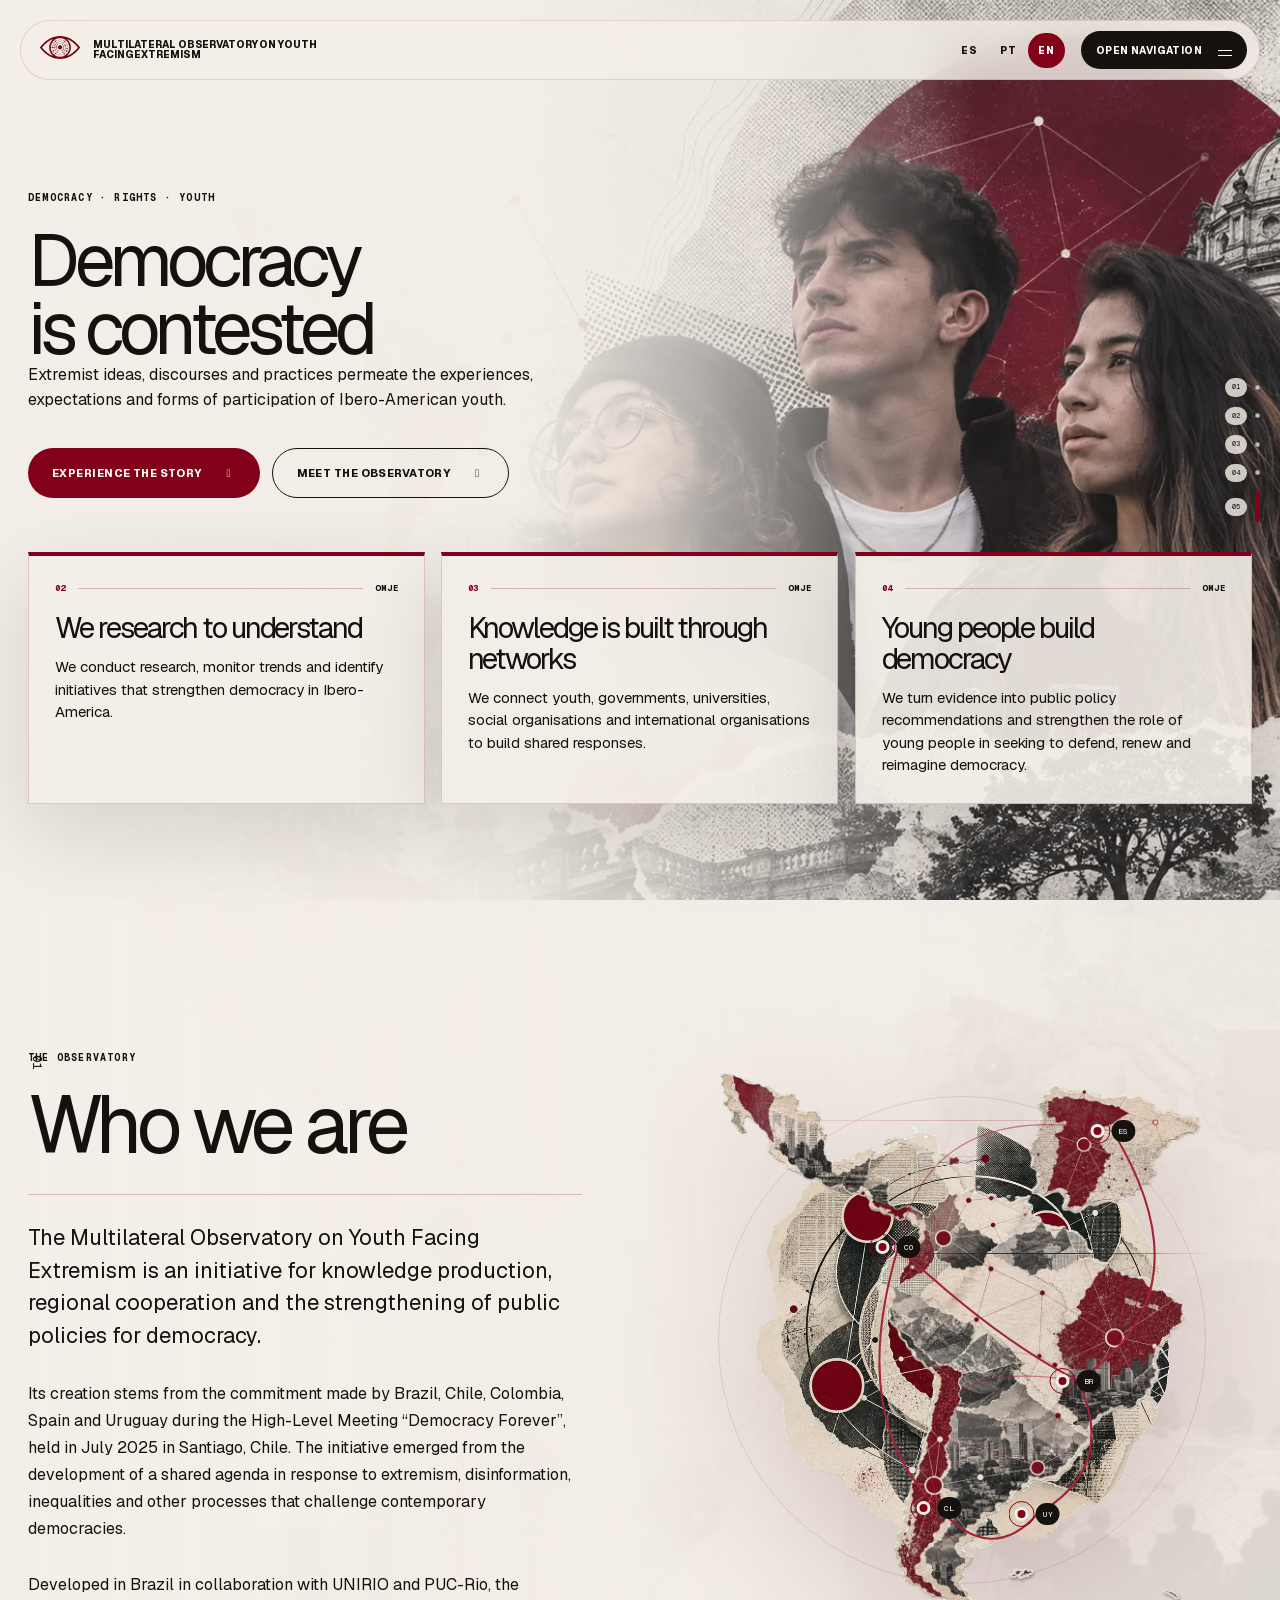
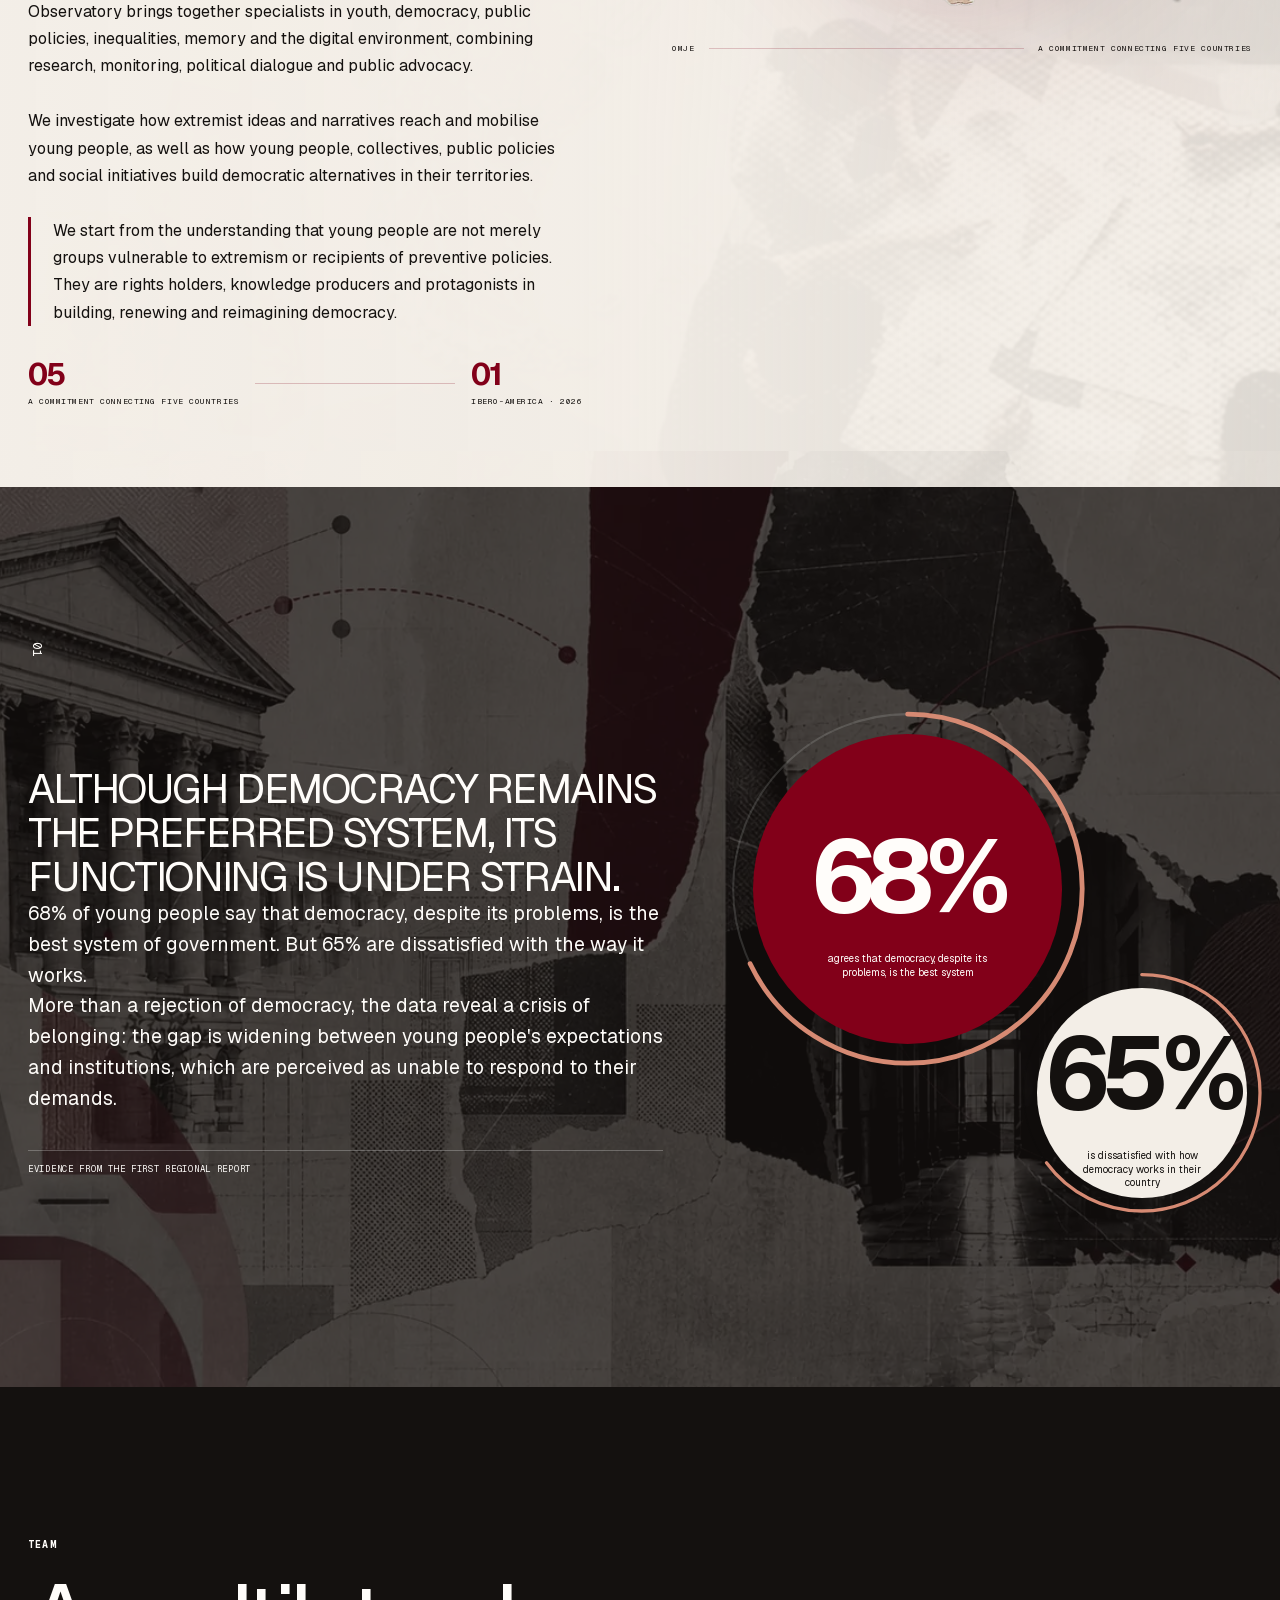
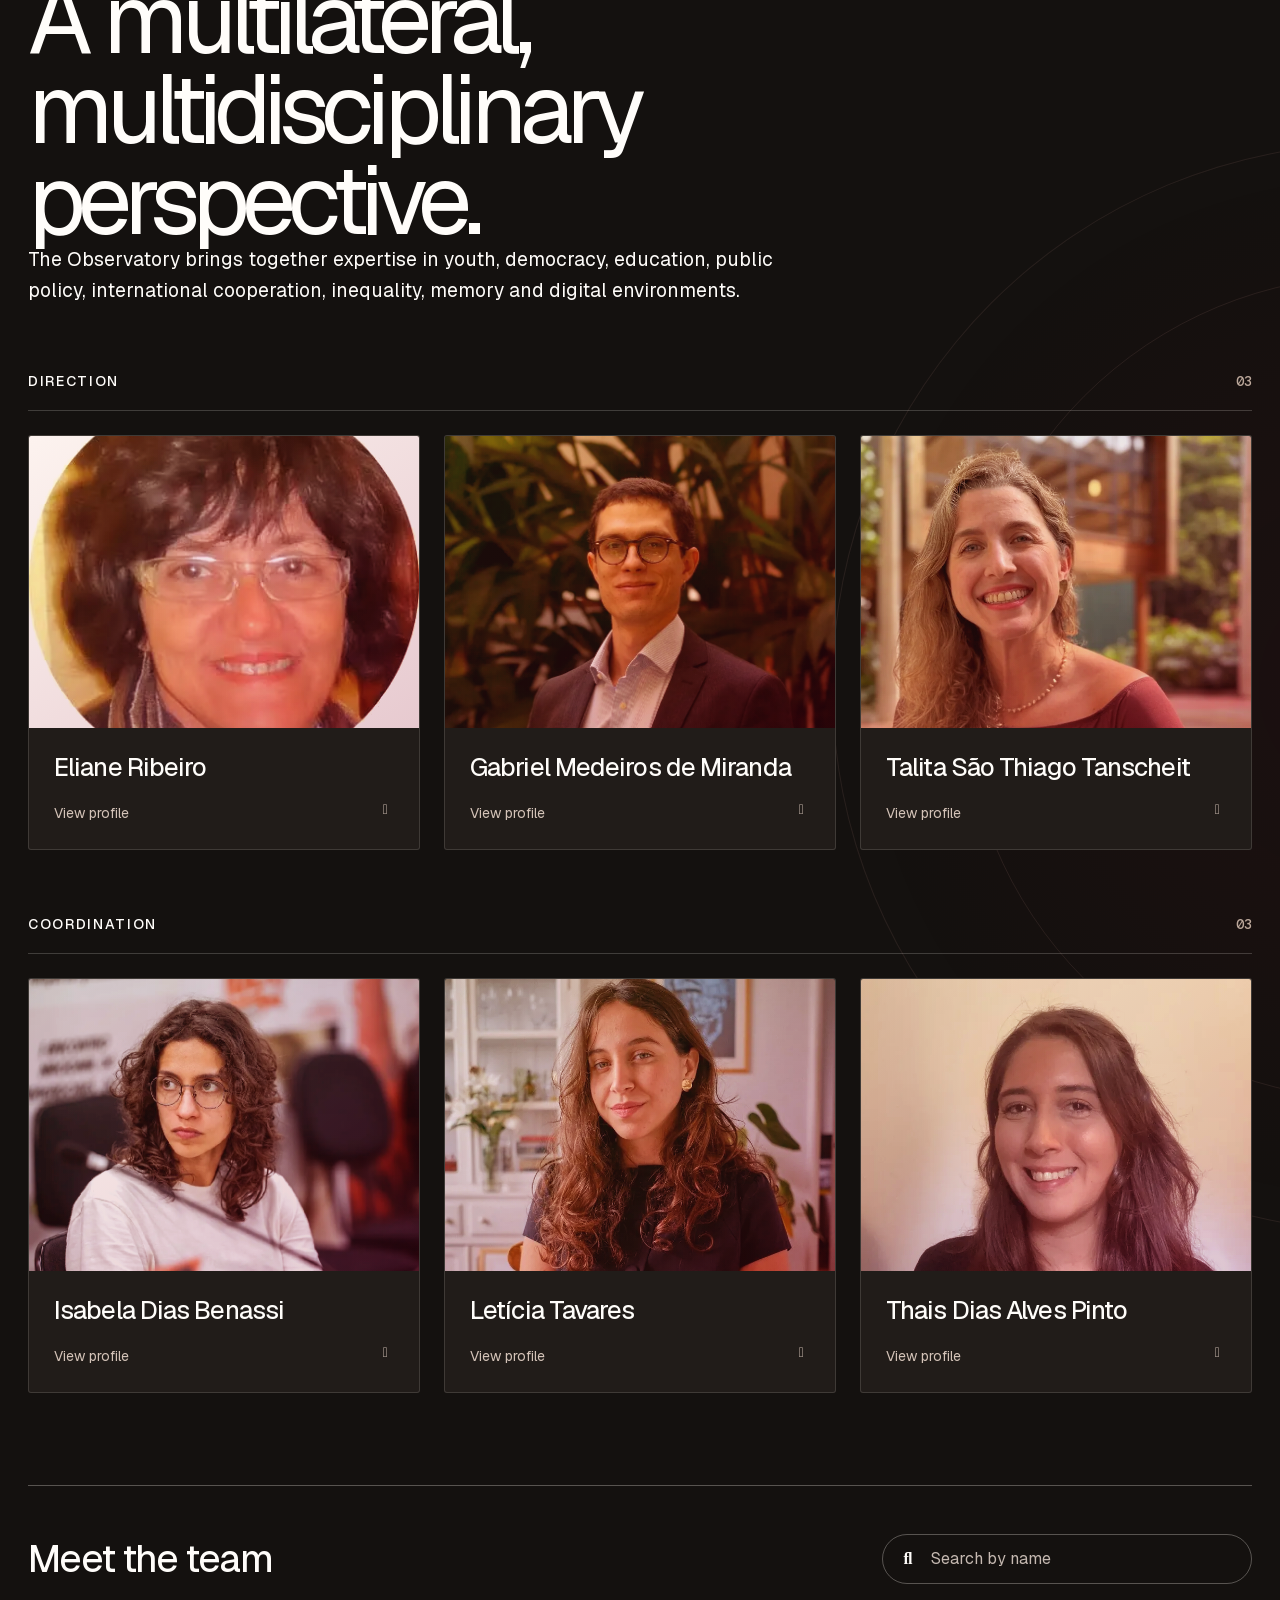
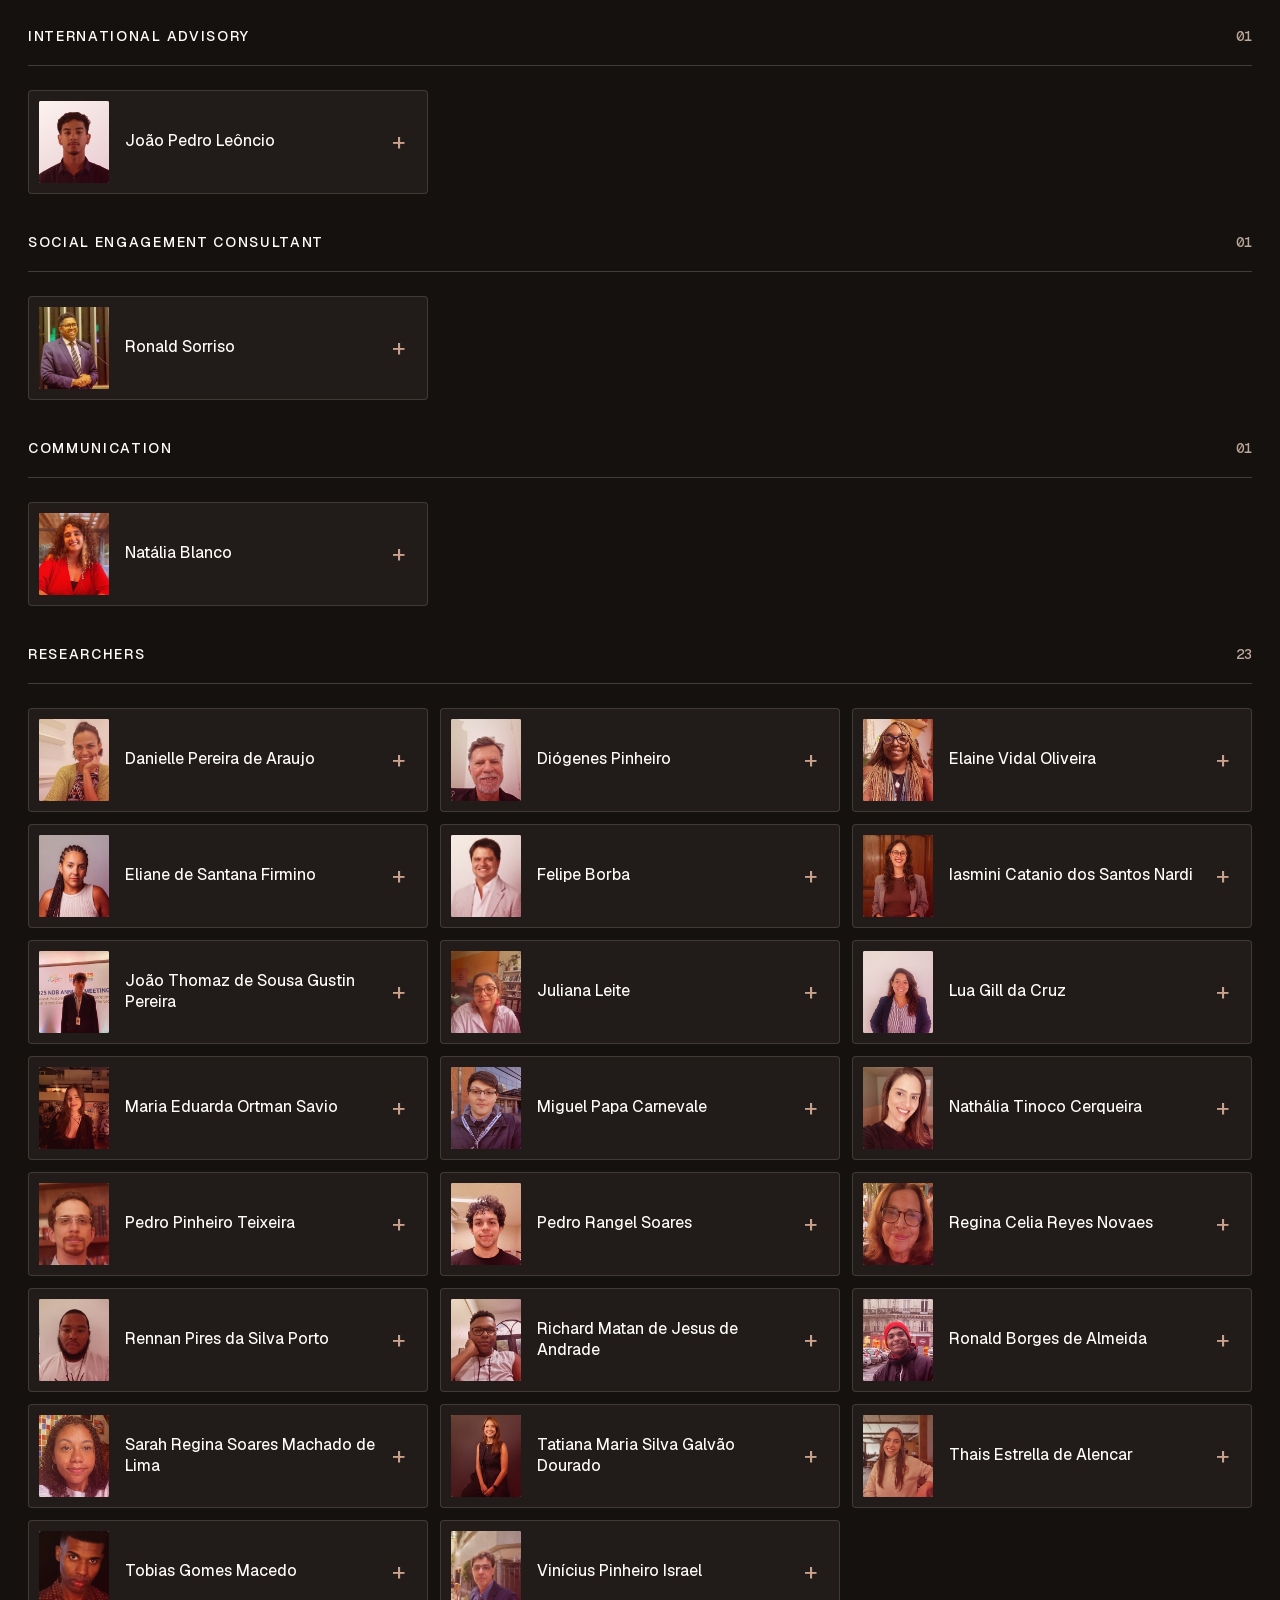
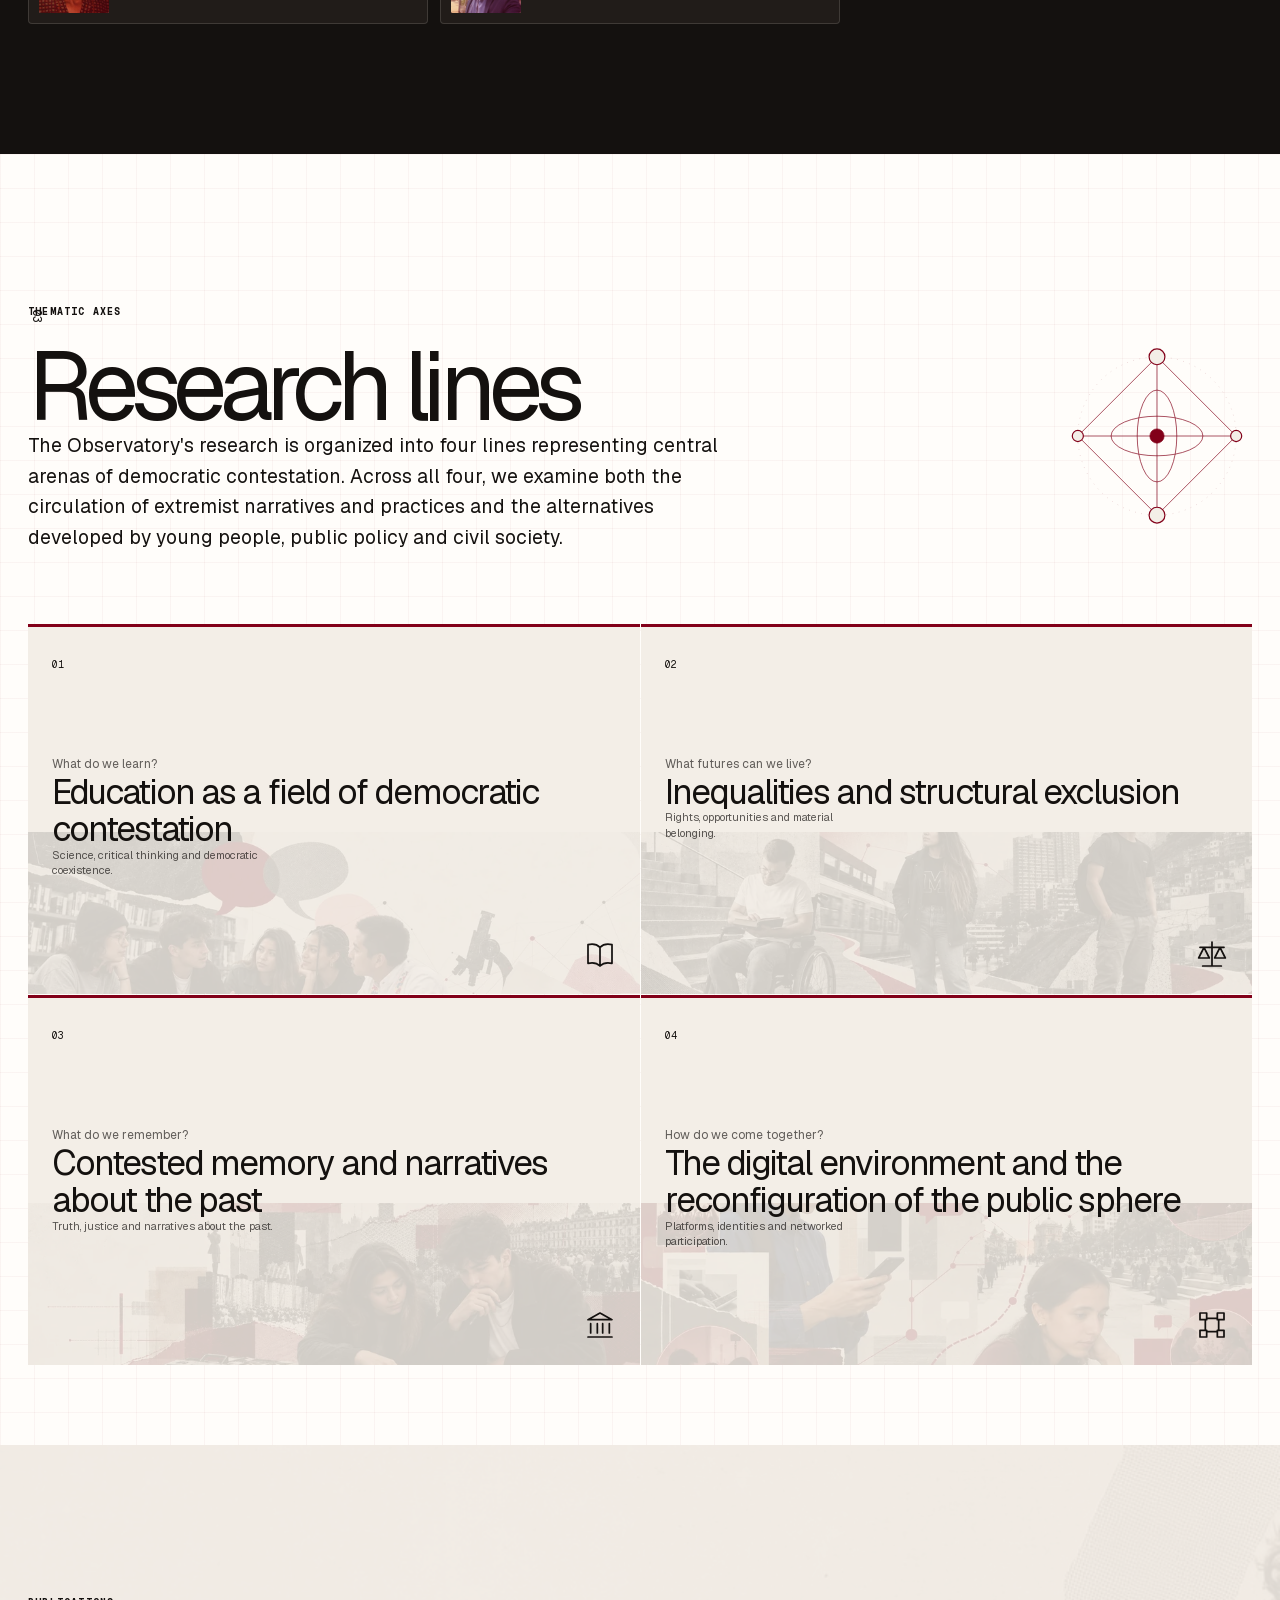
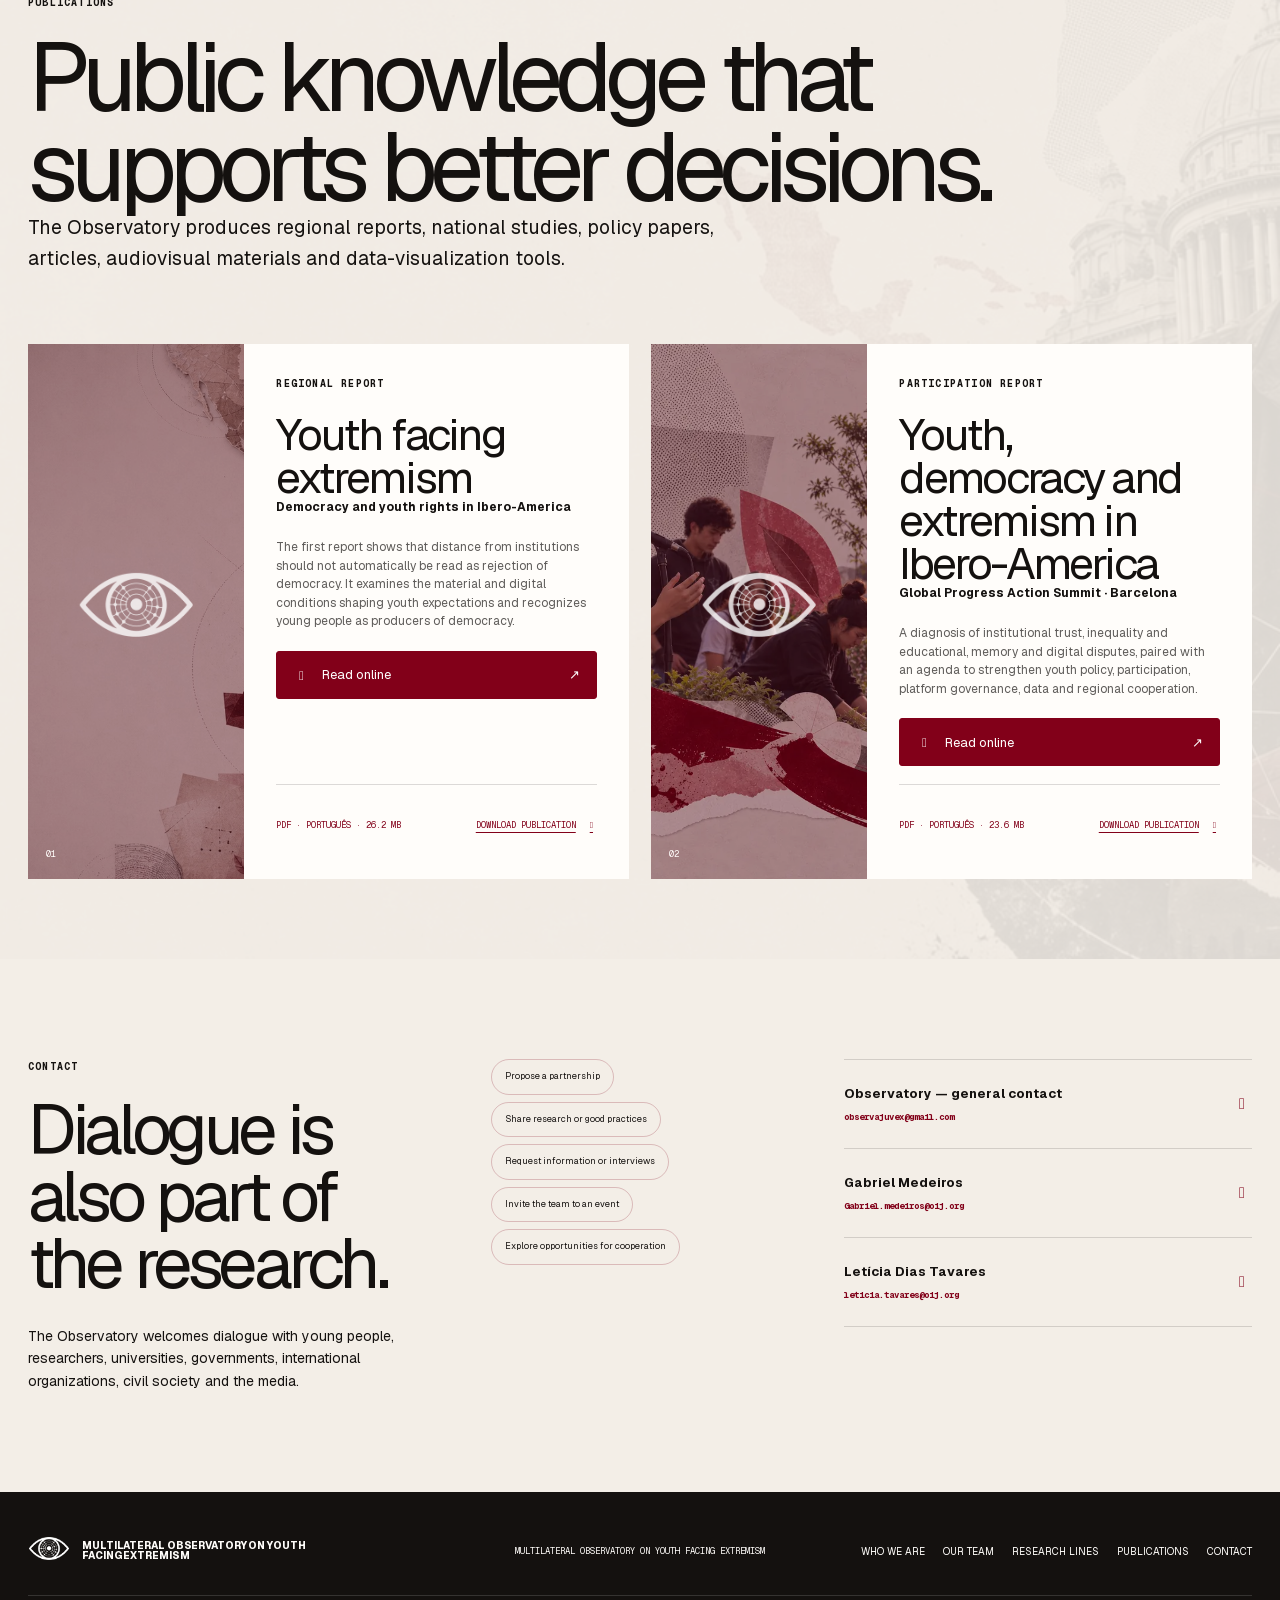
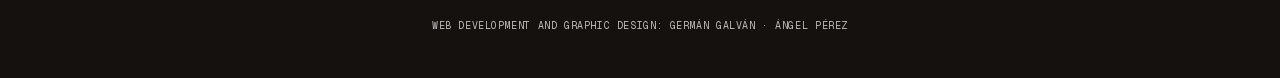
==== commit 380b1108: "Pie de página: créditos de desarrollo web y diseño gráfico (Germán Galván · Ángel Pérez) Co-Authored" ====
--- a/en.html
+++ b/en.html
@@ -37,7 +37,7 @@
     
   </head>
   <body>
-    <div id="root"><main class="site-shell "><a class="skip-link" href="#quienes-somos">Skip to content</a><header class="floating-nav"><a class="brand " href="#inicio" aria-label="Multilateral Observatory on Youth Facing Extremism"><img class="brand__eye" src="./brand/eye-burgundy-transparent.webp" alt=""/><span class="brand__name">Multilateral Observatory on Youth Facing Extremism</span></a><div class="floating-nav__actions"><div class="language-switcher" aria-label="Select language"><a class="" href="./" hrefLang="es" lang="es">ES</a><a class="" href="./pt.html" hrefLang="pt" lang="pt">PT</a><a class="is-active" href="./en.html" hrefLang="en" lang="en" aria-current="page">EN</a></div><button class="menu-toggle" aria-expanded="false" aria-controls="site-menu"><span>Open navigation</span><i aria-hidden="true"></i></button></div></header><nav id="site-menu" class="site-menu " aria-hidden="true"><div class="site-menu__inner"><p class="eyebrow">Ibero-America · 2026</p><ol><li><a class="" href="#quienes-somos"><span>01</span>Who we are</a></li><li><a class="" href="#equipo"><span>02</span>Our team</a></li><li><a class="" href="#lineas-investigacion"><span>03</span>Research lines</a></li><li><a class="" href="#publicaciones"><span>04</span>Publications</a></li><li><a class="" href="#contacto"><span>05</span>Contact</a></li></ol><div class="site-menu__footer"><a href="#publicaciones">Publications</a><a href="#contacto">Contact</a></div></div></nav><aside class="chapter-rail" aria-label="Open navigation"><a class="" href="#quienes-somos" aria-label="Who we are"><span>01</span><i aria-hidden="true"></i></a><a class="" href="#equipo" aria-label="Our team"><span>02</span><i aria-hidden="true"></i></a><a class="" href="#lineas-investigacion" aria-label="Research lines"><span>03</span><i aria-hidden="true"></i></a><a class="" href="#publicaciones" aria-label="Publications"><span>04</span><i aria-hidden="true"></i></a><a class="" href="#contacto" aria-label="Contact"><span>05</span><i aria-hidden="true"></i></a></aside><section id="inicio" class="scene hero hero-film"><div class="hero__sticky"><div class="hero__frames" aria-hidden="true"><figure class="hero__frame"><img src="./visuals/masters/m01-hero-youth.webp" srcSet="/visuals/masters/m01-hero-youth-800.webp 800w, /visuals/masters/m01-hero-youth.webp 1600w" sizes="100vw" width="1600" height="865" alt="" fetchPriority="high" decoding="async"/></figure></div><div class="hero__content"><p class="eyebrow" data-reveal="true">Democracy · rights · youth</p><h1 class="hero-title" data-reveal="true" style="--delay:80ms"><span class="hero-title__line"><span style="--word-delay:120ms">Democracy </span></span><span class="hero-title__line"><span style="--word-delay:315ms">is </span><span style="--word-delay:380ms">contested </span></span></h1><p class="hero__body" data-reveal="true" style="--delay:160ms">Extremist ideas, discourses and practices permeate the experiences, expectations and forms of participation of Ibero-American youth.</p><div class="button-row" data-reveal="true" style="--delay:240ms"><a class="button button--primary" href="#tension">Experience the story<i class="fa-solid fa-arrow-down-long" aria-hidden="true"></i></a><a class="button button--ghost" href="#quienes-somos">Meet the Observatory<i class="fa-solid fa-arrow-right-long" aria-hidden="true"></i></a></div></div><div class="hero__story-cards"><article class="hero__story-card"><div><span>02</span><i aria-hidden="true"></i><small>OMJE</small></div><h2>We research to understand</h2><p>We conduct research, monitor trends and identify initiatives that strengthen democracy in Ibero-America.</p></article><article class="hero__story-card"><div><span>03</span><i aria-hidden="true"></i><small>OMJE</small></div><h2>Knowledge is built through networks</h2><p>We connect youth, governments, universities, social organisations and international organisations to build shared responses.</p></article><article class="hero__story-card"><div><span>04</span><i aria-hidden="true"></i><small>OMJE</small></div><h2>Young people build democracy</h2><p>We turn evidence into public policy recommendations and strengthen the role of young people in seeking to defend, renew and reimagine democracy.</p></article></div><div class="hero__mark" aria-hidden="true"><div class="hero__mark-rings"><span></span><span></span><span></span></div><img src="./brand/eye-burgundy-transparent.webp" alt=""/></div></div></section><section id="quienes-somos" class="scene about-story"><img class="scene-master scene-master--about" loading="lazy" decoding="async" src="./visuals/masters/m09-regional-network.webp" alt="" aria-hidden="true"/><div class="chapter-index">01</div><div class="about-story__copy"><p class="eyebrow" data-reveal="true">The Observatory</p><h2 data-reveal="true"><span>Who we are</span></h2><div class="about-story__paragraphs"><p data-reveal="true">The Multilateral Observatory on Youth Facing Extremism is an initiative for knowledge production, regional cooperation and the strengthening of public policies for democracy.</p><p data-reveal="true">Its creation stems from the commitment made by Brazil, Chile, Colombia, Spain and Uruguay during the High-Level Meeting “Democracy Forever”, held in July 2025 in Santiago, Chile. The initiative emerged from the development of a shared agenda in response to extremism, disinformation, inequalities and other processes that challenge contemporary democracies.</p><p data-reveal="true">Developed in Brazil in collaboration with UNIRIO and PUC-Rio, the Observatory brings together specialists in youth, democracy, public policies, inequalities, memory and the digital environment, combining research, monitoring, political dialogue and public advocacy.</p><p data-reveal="true">We investigate how extremist ideas and narratives reach and mobilise young people, as well as how young people, collectives, public policies and social initiatives build democratic alternatives in their territories.</p><p data-reveal="true">We start from the understanding that young people are not merely groups vulnerable to extremism or recipients of preventive policies. They are rights holders, knowledge producers and protagonists in building, renewing and reimagining democracy.</p></div><div class="about-story__metrics" data-reveal="true"><span><strong>05</strong>A commitment connecting five countries</span><i aria-hidden="true"></i><span><strong>01</strong>Ibero-America · 2026</span></div></div><div class="about-story__visual" data-reveal="true"><div class="about-story__map-stage"><svg class="network-trace" viewBox="0 0 100 100" preserveAspectRatio="none" aria-hidden="true" focusable="false"><path pathLength="1" d="M76 14 Q93 42 70 57 Q56 50 39 34 Q30 64 46 79 Q55 89 63 80 Q77 72 70 57"></path><path class="network-trace__echo" pathLength="1" d="M76 14 Q44 8 39 34 M46 79 Q38 52 70 57"></path></svg><div class="about-story__map-rings" aria-hidden="true"><i></i><i></i><i></i></div><img class="about-story__orbit" loading="lazy" decoding="async" src="./visuals/transparent/t04-network-orbit.webp" alt="" aria-hidden="true"/><img class="about-story__map" loading="lazy" decoding="async" src="./visuals/transparent/t01-iberoamerica-map.webp" alt="" aria-hidden="true"/><div class="about-story__routes" aria-hidden="true"><i></i><i></i><i></i><i></i></div><ul class="about-story__countries" aria-label="A commitment connecting five countries"><li style="--country-x:70%;--country-y:57%;--pulse-delay:0s"><i aria-hidden="true"></i><span>BR</span><strong>Brazil</strong></li><li style="--country-x:46%;--country-y:79%;--pulse-delay:-0.48s"><i aria-hidden="true"></i><span>CL</span><strong>Chile</strong></li><li style="--country-x:39%;--country-y:34%;--pulse-delay:-0.96s"><i aria-hidden="true"></i><span>CO</span><strong>Colombia</strong></li><li style="--country-x:76%;--country-y:14%;--pulse-delay:-1.44s"><i aria-hidden="true"></i><span>ES</span><strong>Spain</strong></li><li style="--country-x:63%;--country-y:80%;--pulse-delay:-1.92s"><i aria-hidden="true"></i><span>UY</span><strong>Uruguay</strong></li></ul><div class="about-story__scan" aria-hidden="true"></div></div><div class="about-story__legend"><span>OMJE</span><i></i><span>A commitment connecting five countries</span></div></div></section><section id="tension" class="scene scene--ink story-panel"><img class="scene-master scene-master--tension" loading="lazy" decoding="async" src="./visuals/masters/m02-democratic-tension-v2.webp" alt="" aria-hidden="true"/><div class="chapter-index">01</div><div class="story-panel__copy"><h2 data-reveal="true">ALTHOUGH DEMOCRACY REMAINS THE PREFERRED SYSTEM, ITS FUNCTIONING IS UNDER STRAIN.</h2><p class="story-panel__data-copy" data-reveal="true">68% of young people say that democracy, despite its problems, is the best system of government. But 65% are dissatisfied with the way it works.</p><p data-reveal="true">More than a rejection of democracy, the data reveal a crisis of belonging: the gap is widening between young people&#x27;s expectations and institutions, which are perceived as unable to respond to their demands.</p><small data-reveal="true">Evidence from the first regional report</small></div><div class="data-stage" aria-label="Evidence from the first regional report"><div class="data-stage__circle" data-reveal="true"><svg class="stat-arc" viewBox="0 0 100 100" aria-hidden="true" focusable="false" style="--arc-value:68"><circle class="stat-arc__track" cx="50" cy="50" r="47"></circle><circle class="stat-arc__value" pathLength="100" cx="50" cy="50" r="47"></circle></svg><strong>68%</strong><span>agrees that democracy, despite its problems, is the best system</span></div><div class="data-stage__circle data-stage__circle--secondary" data-reveal="true" style="--delay:180ms"><svg class="stat-arc" viewBox="0 0 100 100" aria-hidden="true" focusable="false" style="--arc-value:65"><circle class="stat-arc__track" cx="50" cy="50" r="47"></circle><circle class="stat-arc__value" pathLength="100" cx="50" cy="50" r="47"></circle></svg><strong>65%</strong><span>is dissatisfied with how democracy works in their country</span></div></div></section><section id="equipo" class="scene team-story team-v2"><div class="team-v2__halo" aria-hidden="true"></div><div class="team-story__heading"><p class="eyebrow" data-reveal="true">Team</p><h2 data-reveal="true">A multilateral, multidisciplinary perspective.</h2><p data-reveal="true">The Observatory brings together expertise in youth, democracy, education, public policy, international cooperation, inequality, memory and digital environments.</p></div><div class="team-group"><h3 class="team-group__heading">DIRECTION<span aria-hidden="true">03</span></h3><div class="team-leaders"><button class="team-leader" aria-label="View profile: Eliane Ribeiro" aria-haspopup="dialog" data-team-reveal="true" style="--team-delay:0ms"><span class="team-photo team-leader__photo"><img src="./team/eliane-ribeiro.webp" style="object-position:50% 50%" alt="" loading="lazy" decoding="async"/></span><span class="team-leader__text"><strong>Eliane Ribeiro</strong><span>View profile<i class="fa-solid fa-arrow-up-right-from-square" aria-hidden="true"></i></span></span></button><button class="team-leader" aria-label="View profile: Gabriel Medeiros de Miranda" aria-haspopup="dialog" data-team-reveal="true" style="--team-delay:65ms"><span class="team-photo team-leader__photo"><img src="./team/gabriel-medeiros.webp" style="object-position:50% 28%" alt="" loading="lazy" decoding="async"/></span><span class="team-leader__text"><strong>Gabriel Medeiros de Miranda</strong><span>View profile<i class="fa-solid fa-arrow-up-right-from-square" aria-hidden="true"></i></span></span></button><button class="team-leader" aria-label="View profile: Talita São Thiago Tanscheit" aria-haspopup="dialog" data-team-reveal="true" style="--team-delay:130ms"><span class="team-photo team-leader__photo"><img src="./team/talita-tanscheit.webp" style="object-position:50% 25%" alt="" loading="lazy" decoding="async"/></span><span class="team-leader__text"><strong>Talita São Thiago Tanscheit</strong><span>View profile<i class="fa-solid fa-arrow-up-right-from-square" aria-hidden="true"></i></span></span></button></div></div><div class="team-group"><h3 class="team-group__heading">COORDINATION<span aria-hidden="true">03</span></h3><div class="team-leaders"><button class="team-leader" aria-label="View profile: Isabela Dias Benassi" aria-haspopup="dialog" data-team-reveal="true" style="--team-delay:0ms"><span class="team-photo team-leader__photo"><img src="./team/isabela-benassi.webp" style="object-position:45% 40%" alt="" loading="lazy" decoding="async"/></span><span class="team-leader__text"><strong>Isabela Dias Benassi</strong><span>View profile<i class="fa-solid fa-arrow-up-right-from-square" aria-hidden="true"></i></span></span></button><button class="team-leader" aria-label="View profile: Letícia Tavares" aria-haspopup="dialog" data-team-reveal="true" style="--team-delay:65ms"><span class="team-photo team-leader__photo"><img src="./team/leticia-tavares.webp" style="object-position:50% 28%" alt="" loading="lazy" decoding="async"/></span><span class="team-leader__text"><strong>Letícia Tavares</strong><span>View profile<i class="fa-solid fa-arrow-up-right-from-square" aria-hidden="true"></i></span></span></button><button class="team-leader" aria-label="View profile: Thais Dias Alves Pinto" aria-haspopup="dialog" data-team-reveal="true" style="--team-delay:130ms"><span class="team-photo team-leader__photo"><img src="./team/thais-dias.webp" style="object-position:50% 58%" alt="" loading="lazy" decoding="async"/></span><span class="team-leader__text"><strong>Thais Dias Alves Pinto</strong><span>View profile<i class="fa-solid fa-arrow-up-right-from-square" aria-hidden="true"></i></span></span></button></div></div><div class="team-directory"><div class="team-directory__bar"><h3>Meet the team</h3><div class="team-search"><i class="fa-solid fa-magnifying-glass" aria-hidden="true"></i><input type="search" placeholder="Search by name" aria-label="Search by name" value=""/></div></div><div class="team-group team-group--compact"><h4 class="team-group__heading">INTERNATIONAL ADVISORY<span>01</span></h4><div class="team-directory__grid"><button class="team-person" aria-label="View profile: João Pedro Leôncio" aria-haspopup="dialog" data-team-reveal="true" style="--team-delay:0ms"><span class="team-photo team-person__photo"><img src="./team/joao-pedro-leoncio-thumb.jpg?v=team-final" style="object-position:50% 32%" alt="" loading="lazy" decoding="async" width="76" height="88"/></span><span class="team-person__name">João Pedro Leôncio</span><span class="team-person__plus" aria-hidden="true">+</span></button></div></div><div class="team-group team-group--compact"><h4 class="team-group__heading">SOCIAL ENGAGEMENT CONSULTANT<span>01</span></h4><div class="team-directory__grid"><button class="team-person" aria-label="View profile: Ronald Sorriso" aria-haspopup="dialog" data-team-reveal="true" style="--team-delay:0ms"><span class="team-photo team-person__photo"><img src="./team/ronald-sorriso-thumb.jpg?v=team-final" style="object-position:39% 30%" alt="" loading="lazy" decoding="async" width="76" height="88"/></span><span class="team-person__name">Ronald Sorriso</span><span class="team-person__plus" aria-hidden="true">+</span></button></div></div><div class="team-group team-group--compact"><h4 class="team-group__heading">COMMUNICATION<span>01</span></h4><div class="team-directory__grid"><button class="team-person" aria-label="View profile: Natália Blanco" aria-haspopup="dialog" data-team-reveal="true" style="--team-delay:0ms"><span class="team-photo team-person__photo"><img src="./team/natalia-blanco-thumb.jpg?v=team-final" style="object-position:50% 32%" alt="" loading="lazy" decoding="async" width="76" height="88"/></span><span class="team-person__name">Natália Blanco</span><span class="team-person__plus" aria-hidden="true">+</span></button></div></div><div class="team-group team-group--compact"><h4 class="team-group__heading">RESEARCHERS<span>23</span></h4><div class="team-directory__grid"><button class="team-person" aria-label="View profile: Danielle Pereira de Araujo" aria-haspopup="dialog" data-team-reveal="true" style="--team-delay:0ms"><span class="team-photo team-person__photo"><img src="./team/danielle-araujo-thumb.jpg?v=team-final" style="object-position:55% 28%" alt="" loading="lazy" decoding="async" width="76" height="88"/></span><span class="team-person__name">Danielle Pereira de Araujo</span><span class="team-person__plus" aria-hidden="true">+</span></button><button class="team-person" aria-label="View profile: Diógenes Pinheiro" aria-haspopup="dialog" data-team-reveal="true" style="--team-delay:35ms"><span class="team-photo team-person__photo"><img src="./team/diogenes-pinheiro-thumb.jpg?v=team-final" style="object-position:50% 55%" alt="" loading="lazy" decoding="async" width="76" height="88"/></span><span class="team-person__name">Diógenes Pinheiro</span><span class="team-person__plus" aria-hidden="true">+</span></button><button class="team-person" aria-label="View profile: Elaine Vidal Oliveira" aria-haspopup="dialog" data-team-reveal="true" style="--team-delay:70ms"><span class="team-photo team-person__photo"><img src="./team/elaine-vidal-thumb.jpg?v=team-final" style="object-position:50% 30%" alt="" loading="lazy" decoding="async" width="76" height="88"/></span><span class="team-person__name">Elaine Vidal Oliveira</span><span class="team-person__plus" aria-hidden="true">+</span></button><button class="team-person" aria-label="View profile: Eliane de Santana Firmino" aria-haspopup="dialog" data-team-reveal="true" style="--team-delay:0ms"><span class="team-photo team-person__photo"><img src="./team/eliane-firmino-thumb.jpg?v=team-final" style="object-position:50% 32%" alt="" loading="lazy" decoding="async" width="76" height="88"/></span><span class="team-person__name">Eliane de Santana Firmino</span><span class="team-person__plus" aria-hidden="true">+</span></button><button class="team-person" aria-label="View profile: Felipe Borba" aria-haspopup="dialog" data-team-reveal="true" style="--team-delay:35ms"><span class="team-photo team-person__photo"><img src="./team/felipe-borba-thumb.jpg?v=team-final" style="object-position:50% 32%" alt="" loading="lazy" decoding="async" width="76" height="88"/></span><span class="team-person__name">Felipe Borba</span><span class="team-person__plus" aria-hidden="true">+</span></button><button class="team-person" aria-label="View profile: Iasmini Catanio dos Santos Nardi" aria-haspopup="dialog" data-team-reveal="true" style="--team-delay:70ms"><span class="team-photo team-person__photo"><img src="./team/iasmini-nardi-thumb.jpg?v=team-final" style="object-position:50% 25%" alt="" loading="lazy" decoding="async" width="76" height="88"/></span><span class="team-person__name">Iasmini Catanio dos Santos Nardi</span><span class="team-person__plus" aria-hidden="true">+</span></button><button class="team-person" aria-label="View profile: João Thomaz de Sousa Gustin Pereira" aria-haspopup="dialog" data-team-reveal="true" style="--team-delay:0ms"><span class="team-photo team-person__photo"><img src="./team/joao-gustin-thumb.jpg?v=team-final" style="object-position:50% 38%" alt="" loading="lazy" decoding="async" width="76" height="88"/></span><span class="team-person__name">João Thomaz de Sousa Gustin Pereira</span><span class="team-person__plus" aria-hidden="true">+</span></button><button class="team-person" aria-label="View profile: Juliana Leite" aria-haspopup="dialog" data-team-reveal="true" style="--team-delay:35ms"><span class="team-photo team-person__photo"><img src="./team/juliana-leite-thumb.jpg?v=team-final" style="object-position:50% 38%" alt="" loading="lazy" decoding="async" width="76" height="88"/></span><span class="team-person__name">Juliana Leite</span><span class="team-person__plus" aria-hidden="true">+</span></button><button class="team-person" aria-label="View profile: Lua Gill da Cruz" aria-haspopup="dialog" data-team-reveal="true" style="--team-delay:70ms"><span class="team-photo team-person__photo"><img src="./team/lua-gill-thumb.jpg?v=team-final" style="object-position:50% 32%" alt="" loading="lazy" decoding="async" width="76" height="88"/></span><span class="team-person__name">Lua Gill da Cruz</span><span class="team-person__plus" aria-hidden="true">+</span></button><button class="team-person" aria-label="View profile: Maria Eduarda Ortman Savio" aria-haspopup="dialog" data-team-reveal="true" style="--team-delay:0ms"><span class="team-photo team-person__photo"><img src="./team/maria-eduarda-savio-thumb.jpg?v=team-final" style="object-position:50% 40%" alt="" loading="lazy" decoding="async" width="76" height="88"/></span><span class="team-person__name">Maria Eduarda Ortman Savio</span><span class="team-person__plus" aria-hidden="true">+</span></button><button class="team-person" aria-label="View profile: Miguel Papa Carnevale" aria-haspopup="dialog" data-team-reveal="true" style="--team-delay:35ms"><span class="team-photo team-person__photo"><img src="./team/miguel-carnevale-thumb.jpg?v=team-final" style="object-position:45% 30%" alt="" loading="lazy" decoding="async" width="76" height="88"/></span><span class="team-person__name">Miguel Papa Carnevale</span><span class="team-person__plus" aria-hidden="true">+</span></button><button class="team-person" aria-label="View profile: Nathália Tinoco Cerqueira" aria-haspopup="dialog" data-team-reveal="true" style="--team-delay:70ms"><span class="team-photo team-person__photo"><img src="./team/nathalia-cerqueira-thumb.jpg?v=team-final" style="object-position:50% 30%" alt="" loading="lazy" decoding="async" width="76" height="88"/></span><span class="team-person__name">Nathália Tinoco Cerqueira</span><span class="team-person__plus" aria-hidden="true">+</span></button><button class="team-person" aria-label="View profile: Pedro Pinheiro Teixeira" aria-haspopup="dialog" data-team-reveal="true" style="--team-delay:0ms"><span class="team-photo team-person__photo"><img src="./team/pedro-teixeira-thumb.jpg?v=team-final" style="object-position:50% 25%" alt="" loading="lazy" decoding="async" width="76" height="88"/></span><span class="team-person__name">Pedro Pinheiro Teixeira</span><span class="team-person__plus" aria-hidden="true">+</span></button><button class="team-person" aria-label="View profile: Pedro Rangel Soares" aria-haspopup="dialog" data-team-reveal="true" style="--team-delay:35ms"><span class="team-photo team-person__photo"><img src="./team/pedro-rangel-soares-thumb.jpg?v=team-final" style="object-position:50% 38%" alt="" loading="lazy" decoding="async" width="76" height="88"/></span><span class="team-person__name">Pedro Rangel Soares</span><span class="team-person__plus" aria-hidden="true">+</span></button><button class="team-person" aria-label="View profile: Regina Celia Reyes Novaes" aria-haspopup="dialog" data-team-reveal="true" style="--team-delay:70ms"><span class="team-photo team-person__photo"><img src="./team/regina-novaes-thumb.jpg?v=team-final" style="object-position:50% 30%" alt="" loading="lazy" decoding="async" width="76" height="88"/></span><span class="team-person__name">Regina Celia Reyes Novaes</span><span class="team-person__plus" aria-hidden="true">+</span></button><button class="team-person" aria-label="View profile: Rennan Pires da Silva Porto" aria-haspopup="dialog" data-team-reveal="true" style="--team-delay:0ms"><span class="team-photo team-person__photo"><img src="./team/rennan-porto-thumb.jpg?v=team-final" style="object-position:50% 45%" alt="" loading="lazy" decoding="async" width="76" height="88"/></span><span class="team-person__name">Rennan Pires da Silva Porto</span><span class="team-person__plus" aria-hidden="true">+</span></button><button class="team-person" aria-label="View profile: Richard Matan de Jesus de Andrade" aria-haspopup="dialog" data-team-reveal="true" style="--team-delay:35ms"><span class="team-photo team-person__photo"><img src="./team/richard-matan-thumb.jpg?v=team-final" style="object-position:50% 38%" alt="" loading="lazy" decoding="async" width="76" height="88"/></span><span class="team-person__name">Richard Matan de Jesus de Andrade</span><span class="team-person__plus" aria-hidden="true">+</span></button><button class="team-person" aria-label="View profile: Ronald Borges de Almeida" aria-haspopup="dialog" data-team-reveal="true" style="--team-delay:70ms"><span class="team-photo team-person__photo"><img src="./team/ronald-borges-thumb.jpg?v=team-final" style="object-position:50% 50%" alt="" loading="lazy" decoding="async" width="76" height="88"/></span><span class="team-person__name">Ronald Borges de Almeida</span><span class="team-person__plus" aria-hidden="true">+</span></button><button class="team-person" aria-label="View profile: Sarah Regina Soares Machado de Lima" aria-haspopup="dialog" data-team-reveal="true" style="--team-delay:0ms"><span class="team-photo team-person__photo"><img src="./team/sarah-lima-thumb.jpg?v=team-final" style="object-position:50% 30%" alt="" loading="lazy" decoding="async" width="76" height="88"/></span><span class="team-person__name">Sarah Regina Soares Machado de Lima</span><span class="team-person__plus" aria-hidden="true">+</span></button><button class="team-person" aria-label="View profile: Tatiana Maria Silva Galvão Dourado" aria-haspopup="dialog" data-team-reveal="true" style="--team-delay:35ms"><span class="team-photo team-person__photo"><img src="./team/tatiana-dourado-thumb.jpg?v=team-final" style="object-position:50% 20%" alt="" loading="lazy" decoding="async" width="76" height="88"/></span><span class="team-person__name">Tatiana Maria Silva Galvão Dourado</span><span class="team-person__plus" aria-hidden="true">+</span></button><button class="team-person" aria-label="View profile: Thais Estrella de Alencar" aria-haspopup="dialog" data-team-reveal="true" style="--team-delay:70ms"><span class="team-photo team-person__photo"><img src="./team/thais-estrella-thumb.jpg?v=team-final" style="object-position:50% 30%" alt="" loading="lazy" decoding="async" width="76" height="88"/></span><span class="team-person__name">Thais Estrella de Alencar</span><span class="team-person__plus" aria-hidden="true">+</span></button><button class="team-person" aria-label="View profile: Tobias Gomes Macedo" aria-haspopup="dialog" data-team-reveal="true" style="--team-delay:0ms"><span class="team-photo team-person__photo"><img src="./team/tobias-macedo-thumb.jpg?v=team-final" style="object-position:72% 35%" alt="" loading="lazy" decoding="async" width="76" height="88"/></span><span class="team-person__name">Tobias Gomes Macedo</span><span class="team-person__plus" aria-hidden="true">+</span></button><button class="team-person" aria-label="View profile: Vinícius Pinheiro Israel" aria-haspopup="dialog" data-team-reveal="true" style="--team-delay:35ms"><span class="team-photo team-person__photo"><img src="./team/vinicius-pinheiro-israel-thumb.jpg?v=team-final" style="object-position:50% 46%" alt="" loading="lazy" decoding="async" width="76" height="88"/></span><span class="team-person__name">Vinícius Pinheiro Israel</span><span class="team-person__plus" aria-hidden="true">+</span></button></div></div></div><dialog class="team-profile" aria-labelledby="team-profile-name"></dialog></section><section id="lineas-investigacion" class="scene scene--paper arenas"><div class="chapter-index">03</div><div class="arenas__heading"><p class="eyebrow" data-reveal="true">Thematic axes</p><h2 data-reveal="true">Research lines</h2><p data-reveal="true">The Observatory&#x27;s research is organized into four lines representing central arenas of democratic contestation. Across all four, we examine both the circulation of extremist narratives and practices and the alternatives developed by young people, public policy and civil society.</p><div class="research-mobile" aria-hidden="true"><svg viewBox="0 0 240 240" focusable="false"><circle class="research-mobile__rim" cx="120" cy="120" r="100"></circle><g class="research-mobile__rotor"><path d="M120 20 220 120 120 220 20 120Z M120 20V220 M20 120H220"></path><circle cx="120" cy="20" r="10"></circle><circle cx="220" cy="120" r="7"></circle><circle cx="120" cy="220" r="10"></circle><circle cx="20" cy="120" r="7"></circle></g><g class="research-mobile__core"><ellipse cx="120" cy="120" rx="58" ry="25"></ellipse><ellipse cx="120" cy="120" rx="25" ry="58"></ellipse><circle cx="120" cy="120" r="9"></circle></g></svg></div></div><div class="arena-grid"><article class="arena-card" data-reveal="true" style="--delay:0ms"><img src="./visuals/masters/m04-education.webp" loading="lazy" decoding="async" alt="" aria-hidden="true"/><span>01</span><p>What do we learn?</p><h3>Education as a field of democratic contestation</h3><small>Science, critical thinking and democratic coexistence.</small><svg class="research-icon" viewBox="0 0 24 24" fill="none" stroke="currentColor" stroke-width="1.3" stroke-linecap="round" stroke-linejoin="round" aria-hidden="true" focusable="false"><path d="M3 5c4-1 7 0 9 2 2-2 5-3 9-2v14c-4-1-7 0-9 2-2-2-5-3-9-2V5Zm9 2v14"></path></svg></article><article class="arena-card" data-reveal="true" style="--delay:90ms"><img src="./visuals/masters/m05-inequalities.webp" loading="lazy" decoding="async" alt="" aria-hidden="true"/><span>02</span><p>What futures can we live?</p><h3>Inequalities and structural exclusion</h3><small>Rights, opportunities and material belonging.</small><svg class="research-icon" viewBox="0 0 24 24" fill="none" stroke="currentColor" stroke-width="1.3" stroke-linecap="round" stroke-linejoin="round" aria-hidden="true" focusable="false"><path d="M12 3v18M5 21h14M3 7h18M6 7l-4 8h8L6 7Zm12 0-4 8h8l-4-8Z"></path></svg></article><article class="arena-card" data-reveal="true" style="--delay:180ms"><img src="./visuals/masters/m06-memory.webp" loading="lazy" decoding="async" alt="" aria-hidden="true"/><span>03</span><p>What do we remember?</p><h3>Contested memory and narratives about the past</h3><small>Truth, justice and narratives about the past.</small><svg class="research-icon" viewBox="0 0 24 24" fill="none" stroke="currentColor" stroke-width="1.3" stroke-linecap="round" stroke-linejoin="round" aria-hidden="true" focusable="false"><path d="M3 8 12 3l9 5H3Zm2 3v7m5-7v7m4-7v7m5-7v7M3 21h18"></path></svg></article><article class="arena-card" data-reveal="true" style="--delay:270ms"><img src="./visuals/masters/m07-digital.webp" loading="lazy" decoding="async" alt="" aria-hidden="true"/><span>04</span><p>How do we come together?</p><h3>The digital environment and the reconfiguration of the public sphere</h3><small>Platforms, identities and networked participation.</small><svg class="research-icon" viewBox="0 0 24 24" fill="none" stroke="currentColor" stroke-width="1.3" stroke-linecap="round" stroke-linejoin="round" aria-hidden="true" focusable="false"><path d="M8 7h8M7 8v8m1 1h8m1-9v8M3 3h5v5H3V3Zm13 0h5v5h-5V3ZM3 16h5v5H3v-5Zm13 0h5v5h-5v-5Z"></path></svg></article></div></section><section id="publicaciones" class="scene publications"><div class="publications__heading"><p class="eyebrow" data-reveal="true">Publications</p><h2 data-reveal="true">Public knowledge that supports better decisions.</h2><p data-reveal="true">The Observatory produces regional reports, national studies, policy papers, articles, audiovisual materials and data-visualization tools.</p></div><div class="publication-grid"><article class="publication-card" data-reveal="true" style="--delay:0ms"><div class="publication-card__cover"><img src="./visuals/derived/d25-network-left.jpg" alt=""/><img class="publication-card__eye" src="./brand/eye-burgundy-transparent.webp" alt=""/><span>0<!-- -->1</span></div><div class="publication-card__copy"><p class="eyebrow">Regional report</p><h3>Youth facing extremism</h3><strong>Democracy and youth rights in Ibero-America</strong><p>The first report shows that distance from institutions should not automatically be read as rejection of democracy. It examines the material and digital conditions shaping youth expectations and recognizes young people as producers of democracy.</p><button class="publication-card__read" type="button" aria-label="Read online: Youth facing extremism"><i class="fa-solid fa-book-open" aria-hidden="true"></i>Read online<span aria-hidden="true">↗</span></button><dialog class="report-reader" aria-label="Publication reader: Youth facing extremism"></dialog><div><span>PDF · Português · 26.2 MB</span><a class="publication-card__download" href="./reports/juventudes-e-democracia-na-ibero-america.pdf" download="" aria-label="Download publication: Youth facing extremism (PDF, Português)">Download publication<i class="fa-solid fa-download" aria-hidden="true"></i></a></div></div></article><article class="publication-card" data-reveal="true" style="--delay:120ms"><div class="publication-card__cover"><img src="./visuals/derived/d22-action-left.webp" alt=""/><img class="publication-card__eye" src="./brand/eye-burgundy-transparent.webp" alt=""/><span>0<!-- -->2</span></div><div class="publication-card__copy"><p class="eyebrow">Participation report</p><h3>Youth, democracy and extremism in Ibero-America</h3><strong>Global Progress Action Summit · Barcelona</strong><p>A diagnosis of institutional trust, inequality and educational, memory and digital disputes, paired with an agenda to strengthen youth policy, participation, platform governance, data and regional cooperation.</p><button class="publication-card__read" type="button" aria-label="Read online: Youth, democracy and extremism in Ibero-America"><i class="fa-solid fa-book-open" aria-hidden="true"></i>Read online<span aria-hidden="true">↗</span></button><dialog class="report-reader" aria-label="Publication reader: Youth, democracy and extremism in Ibero-America"></dialog><div><span>PDF · Português · 23.6 MB</span><a class="publication-card__download" href="./reports/relatorio-de-atividades-omje-gpm.pdf" download="" aria-label="Download publication: Youth, democracy and extremism in Ibero-America (PDF, Português)">Download publication<i class="fa-solid fa-download" aria-hidden="true"></i></a></div></div></article></div></section><section id="contacto" class="contact-band"><div class="contact-band__intro" data-reveal="true"><p class="eyebrow">Contact</p><h2>Dialogue is also part of the research.</h2><p>The Observatory welcomes dialogue with young people, researchers, universities, governments, international organizations, civil society and the media.</p></div><div class="contact-band__reasons" aria-label="Contact" data-reveal="true" style="--delay:100ms"><span>Propose a partnership</span><span>Share research or good practices</span><span>Request information or interviews</span><span>Invite the team to an event</span><span>Explore opportunities for cooperation</span></div><div class="contact-band__people" data-reveal="true" style="--delay:180ms"><a href="mailto:observajuvex@gmail.com"><span>Observatory — general contact</span><strong>observajuvex@gmail.com</strong><i class="fa-solid fa-envelope" aria-hidden="true"></i></a><a href="mailto:Gabriel.medeiros@oij.org"><span>Gabriel Medeiros</span><strong>Gabriel.medeiros@oij.org</strong><i class="fa-solid fa-envelope" aria-hidden="true"></i></a><a href="mailto:leticia.tavares@oij.org"><span>Letícia Dias Tavares</span><strong>leticia.tavares@oij.org</strong><i class="fa-solid fa-envelope" aria-hidden="true"></i></a></div></section><footer class="footer"><a class="brand brand--light" href="#inicio" aria-label="Multilateral Observatory on Youth Facing Extremism"><img class="brand__eye" src="./brand/eye-burgundy-transparent.webp" alt=""/><span class="brand__name">Multilateral Observatory on Youth Facing Extremism</span></a><p class="footer__name">Multilateral Observatory on Youth Facing Extremism</p><div><a href="#quienes-somos">Who we are</a><a href="#equipo">Our team</a><a href="#lineas-investigacion">Research lines</a><a href="#publicaciones">Publications</a><a href="#contacto">Contact</a></div></footer></main></div>
+    <div id="root"><main class="site-shell "><a class="skip-link" href="#quienes-somos">Skip to content</a><header class="floating-nav"><a class="brand " href="#inicio" aria-label="Multilateral Observatory on Youth Facing Extremism"><img class="brand__eye" src="./brand/eye-burgundy-transparent.webp" alt=""/><span class="brand__name">Multilateral Observatory on Youth Facing Extremism</span></a><div class="floating-nav__actions"><div class="language-switcher" aria-label="Select language"><a class="" href="./" hrefLang="es" lang="es">ES</a><a class="" href="./pt.html" hrefLang="pt" lang="pt">PT</a><a class="is-active" href="./en.html" hrefLang="en" lang="en" aria-current="page">EN</a></div><button class="menu-toggle" aria-expanded="false" aria-controls="site-menu"><span>Open navigation</span><i aria-hidden="true"></i></button></div></header><nav id="site-menu" class="site-menu " aria-hidden="true"><div class="site-menu__inner"><p class="eyebrow">Ibero-America · 2026</p><ol><li><a class="" href="#quienes-somos"><span>01</span>Who we are</a></li><li><a class="" href="#equipo"><span>02</span>Our team</a></li><li><a class="" href="#lineas-investigacion"><span>03</span>Research lines</a></li><li><a class="" href="#publicaciones"><span>04</span>Publications</a></li><li><a class="" href="#contacto"><span>05</span>Contact</a></li></ol><div class="site-menu__footer"><a href="#publicaciones">Publications</a><a href="#contacto">Contact</a></div></div></nav><aside class="chapter-rail" aria-label="Open navigation"><a class="" href="#quienes-somos" aria-label="Who we are"><span>01</span><i aria-hidden="true"></i></a><a class="" href="#equipo" aria-label="Our team"><span>02</span><i aria-hidden="true"></i></a><a class="" href="#lineas-investigacion" aria-label="Research lines"><span>03</span><i aria-hidden="true"></i></a><a class="" href="#publicaciones" aria-label="Publications"><span>04</span><i aria-hidden="true"></i></a><a class="" href="#contacto" aria-label="Contact"><span>05</span><i aria-hidden="true"></i></a></aside><section id="inicio" class="scene hero hero-film"><div class="hero__sticky"><div class="hero__frames" aria-hidden="true"><figure class="hero__frame"><img src="./visuals/masters/m01-hero-youth.webp" srcSet="/visuals/masters/m01-hero-youth-800.webp 800w, /visuals/masters/m01-hero-youth.webp 1600w" sizes="100vw" width="1600" height="865" alt="" fetchPriority="high" decoding="async"/></figure></div><div class="hero__content"><p class="eyebrow" data-reveal="true">Democracy · rights · youth</p><h1 class="hero-title" data-reveal="true" style="--delay:80ms"><span class="hero-title__line"><span style="--word-delay:120ms">Democracy </span></span><span class="hero-title__line"><span style="--word-delay:315ms">is </span><span style="--word-delay:380ms">contested </span></span></h1><p class="hero__body" data-reveal="true" style="--delay:160ms">Extremist ideas, discourses and practices permeate the experiences, expectations and forms of participation of Ibero-American youth.</p><div class="button-row" data-reveal="true" style="--delay:240ms"><a class="button button--primary" href="#tension">Experience the story<i class="fa-solid fa-arrow-down-long" aria-hidden="true"></i></a><a class="button button--ghost" href="#quienes-somos">Meet the Observatory<i class="fa-solid fa-arrow-right-long" aria-hidden="true"></i></a></div></div><div class="hero__story-cards"><article class="hero__story-card"><div><span>02</span><i aria-hidden="true"></i><small>OMJE</small></div><h2>We research to understand</h2><p>We conduct research, monitor trends and identify initiatives that strengthen democracy in Ibero-America.</p></article><article class="hero__story-card"><div><span>03</span><i aria-hidden="true"></i><small>OMJE</small></div><h2>Knowledge is built through networks</h2><p>We connect youth, governments, universities, social organisations and international organisations to build shared responses.</p></article><article class="hero__story-card"><div><span>04</span><i aria-hidden="true"></i><small>OMJE</small></div><h2>Young people build democracy</h2><p>We turn evidence into public policy recommendations and strengthen the role of young people in seeking to defend, renew and reimagine democracy.</p></article></div><div class="hero__mark" aria-hidden="true"><div class="hero__mark-rings"><span></span><span></span><span></span></div><img src="./brand/eye-burgundy-transparent.webp" alt=""/></div></div></section><section id="quienes-somos" class="scene about-story"><img class="scene-master scene-master--about" loading="lazy" decoding="async" src="./visuals/masters/m09-regional-network.webp" alt="" aria-hidden="true"/><div class="chapter-index">01</div><div class="about-story__copy"><p class="eyebrow" data-reveal="true">The Observatory</p><h2 data-reveal="true"><span>Who we are</span></h2><div class="about-story__paragraphs"><p data-reveal="true">The Multilateral Observatory on Youth Facing Extremism is an initiative for knowledge production, regional cooperation and the strengthening of public policies for democracy.</p><p data-reveal="true">Its creation stems from the commitment made by Brazil, Chile, Colombia, Spain and Uruguay during the High-Level Meeting “Democracy Forever”, held in July 2025 in Santiago, Chile. The initiative emerged from the development of a shared agenda in response to extremism, disinformation, inequalities and other processes that challenge contemporary democracies.</p><p data-reveal="true">Developed in Brazil in collaboration with UNIRIO and PUC-Rio, the Observatory brings together specialists in youth, democracy, public policies, inequalities, memory and the digital environment, combining research, monitoring, political dialogue and public advocacy.</p><p data-reveal="true">We investigate how extremist ideas and narratives reach and mobilise young people, as well as how young people, collectives, public policies and social initiatives build democratic alternatives in their territories.</p><p data-reveal="true">We start from the understanding that young people are not merely groups vulnerable to extremism or recipients of preventive policies. They are rights holders, knowledge producers and protagonists in building, renewing and reimagining democracy.</p></div><div class="about-story__metrics" data-reveal="true"><span><strong>05</strong>A commitment connecting five countries</span><i aria-hidden="true"></i><span><strong>01</strong>Ibero-America · 2026</span></div></div><div class="about-story__visual" data-reveal="true"><div class="about-story__map-stage"><svg class="network-trace" viewBox="0 0 100 100" preserveAspectRatio="none" aria-hidden="true" focusable="false"><path pathLength="1" d="M76 14 Q93 42 70 57 Q56 50 39 34 Q30 64 46 79 Q55 89 63 80 Q77 72 70 57"></path><path class="network-trace__echo" pathLength="1" d="M76 14 Q44 8 39 34 M46 79 Q38 52 70 57"></path></svg><div class="about-story__map-rings" aria-hidden="true"><i></i><i></i><i></i></div><img class="about-story__orbit" loading="lazy" decoding="async" src="./visuals/transparent/t04-network-orbit.webp" alt="" aria-hidden="true"/><img class="about-story__map" loading="lazy" decoding="async" src="./visuals/transparent/t01-iberoamerica-map.webp" alt="" aria-hidden="true"/><div class="about-story__routes" aria-hidden="true"><i></i><i></i><i></i><i></i></div><ul class="about-story__countries" aria-label="A commitment connecting five countries"><li style="--country-x:70%;--country-y:57%;--pulse-delay:0s"><i aria-hidden="true"></i><span>BR</span><strong>Brazil</strong></li><li style="--country-x:46%;--country-y:79%;--pulse-delay:-0.48s"><i aria-hidden="true"></i><span>CL</span><strong>Chile</strong></li><li style="--country-x:39%;--country-y:34%;--pulse-delay:-0.96s"><i aria-hidden="true"></i><span>CO</span><strong>Colombia</strong></li><li style="--country-x:76%;--country-y:14%;--pulse-delay:-1.44s"><i aria-hidden="true"></i><span>ES</span><strong>Spain</strong></li><li style="--country-x:63%;--country-y:80%;--pulse-delay:-1.92s"><i aria-hidden="true"></i><span>UY</span><strong>Uruguay</strong></li></ul><div class="about-story__scan" aria-hidden="true"></div></div><div class="about-story__legend"><span>OMJE</span><i></i><span>A commitment connecting five countries</span></div></div></section><section id="tension" class="scene scene--ink story-panel"><img class="scene-master scene-master--tension" loading="lazy" decoding="async" src="./visuals/masters/m02-democratic-tension-v2.webp" alt="" aria-hidden="true"/><div class="chapter-index">01</div><div class="story-panel__copy"><h2 data-reveal="true">ALTHOUGH DEMOCRACY REMAINS THE PREFERRED SYSTEM, ITS FUNCTIONING IS UNDER STRAIN.</h2><p class="story-panel__data-copy" data-reveal="true">68% of young people say that democracy, despite its problems, is the best system of government. But 65% are dissatisfied with the way it works.</p><p data-reveal="true">More than a rejection of democracy, the data reveal a crisis of belonging: the gap is widening between young people&#x27;s expectations and institutions, which are perceived as unable to respond to their demands.</p><small data-reveal="true">Evidence from the first regional report</small></div><div class="data-stage" aria-label="Evidence from the first regional report"><div class="data-stage__circle" data-reveal="true"><svg class="stat-arc" viewBox="0 0 100 100" aria-hidden="true" focusable="false" style="--arc-value:68"><circle class="stat-arc__track" cx="50" cy="50" r="47"></circle><circle class="stat-arc__value" pathLength="100" cx="50" cy="50" r="47"></circle></svg><strong>68%</strong><span>agrees that democracy, despite its problems, is the best system</span></div><div class="data-stage__circle data-stage__circle--secondary" data-reveal="true" style="--delay:180ms"><svg class="stat-arc" viewBox="0 0 100 100" aria-hidden="true" focusable="false" style="--arc-value:65"><circle class="stat-arc__track" cx="50" cy="50" r="47"></circle><circle class="stat-arc__value" pathLength="100" cx="50" cy="50" r="47"></circle></svg><strong>65%</strong><span>is dissatisfied with how democracy works in their country</span></div></div></section><section id="equipo" class="scene team-story team-v2"><div class="team-v2__halo" aria-hidden="true"></div><div class="team-story__heading"><p class="eyebrow" data-reveal="true">Team</p><h2 data-reveal="true">A multilateral, multidisciplinary perspective.</h2><p data-reveal="true">The Observatory brings together expertise in youth, democracy, education, public policy, international cooperation, inequality, memory and digital environments.</p></div><div class="team-group"><h3 class="team-group__heading">DIRECTION<span aria-hidden="true">03</span></h3><div class="team-leaders"><button class="team-leader" aria-label="View profile: Eliane Ribeiro" aria-haspopup="dialog" data-team-reveal="true" style="--team-delay:0ms"><span class="team-photo team-leader__photo"><img src="./team/eliane-ribeiro.webp" style="object-position:50% 50%" alt="" loading="lazy" decoding="async"/></span><span class="team-leader__text"><strong>Eliane Ribeiro</strong><span>View profile<i class="fa-solid fa-arrow-up-right-from-square" aria-hidden="true"></i></span></span></button><button class="team-leader" aria-label="View profile: Gabriel Medeiros de Miranda" aria-haspopup="dialog" data-team-reveal="true" style="--team-delay:65ms"><span class="team-photo team-leader__photo"><img src="./team/gabriel-medeiros.webp" style="object-position:50% 28%" alt="" loading="lazy" decoding="async"/></span><span class="team-leader__text"><strong>Gabriel Medeiros de Miranda</strong><span>View profile<i class="fa-solid fa-arrow-up-right-from-square" aria-hidden="true"></i></span></span></button><button class="team-leader" aria-label="View profile: Talita São Thiago Tanscheit" aria-haspopup="dialog" data-team-reveal="true" style="--team-delay:130ms"><span class="team-photo team-leader__photo"><img src="./team/talita-tanscheit.webp" style="object-position:50% 25%" alt="" loading="lazy" decoding="async"/></span><span class="team-leader__text"><strong>Talita São Thiago Tanscheit</strong><span>View profile<i class="fa-solid fa-arrow-up-right-from-square" aria-hidden="true"></i></span></span></button></div></div><div class="team-group"><h3 class="team-group__heading">COORDINATION<span aria-hidden="true">03</span></h3><div class="team-leaders"><button class="team-leader" aria-label="View profile: Isabela Dias Benassi" aria-haspopup="dialog" data-team-reveal="true" style="--team-delay:0ms"><span class="team-photo team-leader__photo"><img src="./team/isabela-benassi.webp" style="object-position:45% 40%" alt="" loading="lazy" decoding="async"/></span><span class="team-leader__text"><strong>Isabela Dias Benassi</strong><span>View profile<i class="fa-solid fa-arrow-up-right-from-square" aria-hidden="true"></i></span></span></button><button class="team-leader" aria-label="View profile: Letícia Tavares" aria-haspopup="dialog" data-team-reveal="true" style="--team-delay:65ms"><span class="team-photo team-leader__photo"><img src="./team/leticia-tavares.webp" style="object-position:50% 28%" alt="" loading="lazy" decoding="async"/></span><span class="team-leader__text"><strong>Letícia Tavares</strong><span>View profile<i class="fa-solid fa-arrow-up-right-from-square" aria-hidden="true"></i></span></span></button><button class="team-leader" aria-label="View profile: Thais Dias Alves Pinto" aria-haspopup="dialog" data-team-reveal="true" style="--team-delay:130ms"><span class="team-photo team-leader__photo"><img src="./team/thais-dias.webp" style="object-position:50% 58%" alt="" loading="lazy" decoding="async"/></span><span class="team-leader__text"><strong>Thais Dias Alves Pinto</strong><span>View profile<i class="fa-solid fa-arrow-up-right-from-square" aria-hidden="true"></i></span></span></button></div></div><div class="team-directory"><div class="team-directory__bar"><h3>Meet the team</h3><div class="team-search"><i class="fa-solid fa-magnifying-glass" aria-hidden="true"></i><input type="search" placeholder="Search by name" aria-label="Search by name" value=""/></div></div><div class="team-group team-group--compact"><h4 class="team-group__heading">INTERNATIONAL ADVISORY<span>01</span></h4><div class="team-directory__grid"><button class="team-person" aria-label="View profile: João Pedro Leôncio" aria-haspopup="dialog" data-team-reveal="true" style="--team-delay:0ms"><span class="team-photo team-person__photo"><img src="./team/joao-pedro-leoncio-thumb.jpg?v=team-final" style="object-position:50% 32%" alt="" loading="lazy" decoding="async" width="76" height="88"/></span><span class="team-person__name">João Pedro Leôncio</span><span class="team-person__plus" aria-hidden="true">+</span></button></div></div><div class="team-group team-group--compact"><h4 class="team-group__heading">SOCIAL ENGAGEMENT CONSULTANT<span>01</span></h4><div class="team-directory__grid"><button class="team-person" aria-label="View profile: Ronald Sorriso" aria-haspopup="dialog" data-team-reveal="true" style="--team-delay:0ms"><span class="team-photo team-person__photo"><img src="./team/ronald-sorriso-thumb.jpg?v=team-final" style="object-position:39% 30%" alt="" loading="lazy" decoding="async" width="76" height="88"/></span><span class="team-person__name">Ronald Sorriso</span><span class="team-person__plus" aria-hidden="true">+</span></button></div></div><div class="team-group team-group--compact"><h4 class="team-group__heading">COMMUNICATION<span>01</span></h4><div class="team-directory__grid"><button class="team-person" aria-label="View profile: Natália Blanco" aria-haspopup="dialog" data-team-reveal="true" style="--team-delay:0ms"><span class="team-photo team-person__photo"><img src="./team/natalia-blanco-thumb.jpg?v=team-final" style="object-position:50% 32%" alt="" loading="lazy" decoding="async" width="76" height="88"/></span><span class="team-person__name">Natália Blanco</span><span class="team-person__plus" aria-hidden="true">+</span></button></div></div><div class="team-group team-group--compact"><h4 class="team-group__heading">RESEARCHERS<span>23</span></h4><div class="team-directory__grid"><button class="team-person" aria-label="View profile: Danielle Pereira de Araujo" aria-haspopup="dialog" data-team-reveal="true" style="--team-delay:0ms"><span class="team-photo team-person__photo"><img src="./team/danielle-araujo-thumb.jpg?v=team-final" style="object-position:55% 28%" alt="" loading="lazy" decoding="async" width="76" height="88"/></span><span class="team-person__name">Danielle Pereira de Araujo</span><span class="team-person__plus" aria-hidden="true">+</span></button><button class="team-person" aria-label="View profile: Diógenes Pinheiro" aria-haspopup="dialog" data-team-reveal="true" style="--team-delay:35ms"><span class="team-photo team-person__photo"><img src="./team/diogenes-pinheiro-thumb.jpg?v=team-final" style="object-position:50% 55%" alt="" loading="lazy" decoding="async" width="76" height="88"/></span><span class="team-person__name">Diógenes Pinheiro</span><span class="team-person__plus" aria-hidden="true">+</span></button><button class="team-person" aria-label="View profile: Elaine Vidal Oliveira" aria-haspopup="dialog" data-team-reveal="true" style="--team-delay:70ms"><span class="team-photo team-person__photo"><img src="./team/elaine-vidal-thumb.jpg?v=team-final" style="object-position:50% 30%" alt="" loading="lazy" decoding="async" width="76" height="88"/></span><span class="team-person__name">Elaine Vidal Oliveira</span><span class="team-person__plus" aria-hidden="true">+</span></button><button class="team-person" aria-label="View profile: Eliane de Santana Firmino" aria-haspopup="dialog" data-team-reveal="true" style="--team-delay:0ms"><span class="team-photo team-person__photo"><img src="./team/eliane-firmino-thumb.jpg?v=team-final" style="object-position:50% 32%" alt="" loading="lazy" decoding="async" width="76" height="88"/></span><span class="team-person__name">Eliane de Santana Firmino</span><span class="team-person__plus" aria-hidden="true">+</span></button><button class="team-person" aria-label="View profile: Felipe Borba" aria-haspopup="dialog" data-team-reveal="true" style="--team-delay:35ms"><span class="team-photo team-person__photo"><img src="./team/felipe-borba-thumb.jpg?v=team-final" style="object-position:50% 32%" alt="" loading="lazy" decoding="async" width="76" height="88"/></span><span class="team-person__name">Felipe Borba</span><span class="team-person__plus" aria-hidden="true">+</span></button><button class="team-person" aria-label="View profile: Iasmini Catanio dos Santos Nardi" aria-haspopup="dialog" data-team-reveal="true" style="--team-delay:70ms"><span class="team-photo team-person__photo"><img src="./team/iasmini-nardi-thumb.jpg?v=team-final" style="object-position:50% 25%" alt="" loading="lazy" decoding="async" width="76" height="88"/></span><span class="team-person__name">Iasmini Catanio dos Santos Nardi</span><span class="team-person__plus" aria-hidden="true">+</span></button><button class="team-person" aria-label="View profile: João Thomaz de Sousa Gustin Pereira" aria-haspopup="dialog" data-team-reveal="true" style="--team-delay:0ms"><span class="team-photo team-person__photo"><img src="./team/joao-gustin-thumb.jpg?v=team-final" style="object-position:50% 38%" alt="" loading="lazy" decoding="async" width="76" height="88"/></span><span class="team-person__name">João Thomaz de Sousa Gustin Pereira</span><span class="team-person__plus" aria-hidden="true">+</span></button><button class="team-person" aria-label="View profile: Juliana Leite" aria-haspopup="dialog" data-team-reveal="true" style="--team-delay:35ms"><span class="team-photo team-person__photo"><img src="./team/juliana-leite-thumb.jpg?v=team-final" style="object-position:50% 38%" alt="" loading="lazy" decoding="async" width="76" height="88"/></span><span class="team-person__name">Juliana Leite</span><span class="team-person__plus" aria-hidden="true">+</span></button><button class="team-person" aria-label="View profile: Lua Gill da Cruz" aria-haspopup="dialog" data-team-reveal="true" style="--team-delay:70ms"><span class="team-photo team-person__photo"><img src="./team/lua-gill-thumb.jpg?v=team-final" style="object-position:50% 32%" alt="" loading="lazy" decoding="async" width="76" height="88"/></span><span class="team-person__name">Lua Gill da Cruz</span><span class="team-person__plus" aria-hidden="true">+</span></button><button class="team-person" aria-label="View profile: Maria Eduarda Ortman Savio" aria-haspopup="dialog" data-team-reveal="true" style="--team-delay:0ms"><span class="team-photo team-person__photo"><img src="./team/maria-eduarda-savio-thumb.jpg?v=team-final" style="object-position:50% 40%" alt="" loading="lazy" decoding="async" width="76" height="88"/></span><span class="team-person__name">Maria Eduarda Ortman Savio</span><span class="team-person__plus" aria-hidden="true">+</span></button><button class="team-person" aria-label="View profile: Miguel Papa Carnevale" aria-haspopup="dialog" data-team-reveal="true" style="--team-delay:35ms"><span class="team-photo team-person__photo"><img src="./team/miguel-carnevale-thumb.jpg?v=team-final" style="object-position:45% 30%" alt="" loading="lazy" decoding="async" width="76" height="88"/></span><span class="team-person__name">Miguel Papa Carnevale</span><span class="team-person__plus" aria-hidden="true">+</span></button><button class="team-person" aria-label="View profile: Nathália Tinoco Cerqueira" aria-haspopup="dialog" data-team-reveal="true" style="--team-delay:70ms"><span class="team-photo team-person__photo"><img src="./team/nathalia-cerqueira-thumb.jpg?v=team-final" style="object-position:50% 30%" alt="" loading="lazy" decoding="async" width="76" height="88"/></span><span class="team-person__name">Nathália Tinoco Cerqueira</span><span class="team-person__plus" aria-hidden="true">+</span></button><button class="team-person" aria-label="View profile: Pedro Pinheiro Teixeira" aria-haspopup="dialog" data-team-reveal="true" style="--team-delay:0ms"><span class="team-photo team-person__photo"><img src="./team/pedro-teixeira-thumb.jpg?v=team-final" style="object-position:50% 25%" alt="" loading="lazy" decoding="async" width="76" height="88"/></span><span class="team-person__name">Pedro Pinheiro Teixeira</span><span class="team-person__plus" aria-hidden="true">+</span></button><button class="team-person" aria-label="View profile: Pedro Rangel Soares" aria-haspopup="dialog" data-team-reveal="true" style="--team-delay:35ms"><span class="team-photo team-person__photo"><img src="./team/pedro-rangel-soares-thumb.jpg?v=team-final" style="object-position:50% 38%" alt="" loading="lazy" decoding="async" width="76" height="88"/></span><span class="team-person__name">Pedro Rangel Soares</span><span class="team-person__plus" aria-hidden="true">+</span></button><button class="team-person" aria-label="View profile: Regina Celia Reyes Novaes" aria-haspopup="dialog" data-team-reveal="true" style="--team-delay:70ms"><span class="team-photo team-person__photo"><img src="./team/regina-novaes-thumb.jpg?v=team-final" style="object-position:50% 30%" alt="" loading="lazy" decoding="async" width="76" height="88"/></span><span class="team-person__name">Regina Celia Reyes Novaes</span><span class="team-person__plus" aria-hidden="true">+</span></button><button class="team-person" aria-label="View profile: Rennan Pires da Silva Porto" aria-haspopup="dialog" data-team-reveal="true" style="--team-delay:0ms"><span class="team-photo team-person__photo"><img src="./team/rennan-porto-thumb.jpg?v=team-final" style="object-position:50% 45%" alt="" loading="lazy" decoding="async" width="76" height="88"/></span><span class="team-person__name">Rennan Pires da Silva Porto</span><span class="team-person__plus" aria-hidden="true">+</span></button><button class="team-person" aria-label="View profile: Richard Matan de Jesus de Andrade" aria-haspopup="dialog" data-team-reveal="true" style="--team-delay:35ms"><span class="team-photo team-person__photo"><img src="./team/richard-matan-thumb.jpg?v=team-final" style="object-position:50% 38%" alt="" loading="lazy" decoding="async" width="76" height="88"/></span><span class="team-person__name">Richard Matan de Jesus de Andrade</span><span class="team-person__plus" aria-hidden="true">+</span></button><button class="team-person" aria-label="View profile: Ronald Borges de Almeida" aria-haspopup="dialog" data-team-reveal="true" style="--team-delay:70ms"><span class="team-photo team-person__photo"><img src="./team/ronald-borges-thumb.jpg?v=team-final" style="object-position:50% 50%" alt="" loading="lazy" decoding="async" width="76" height="88"/></span><span class="team-person__name">Ronald Borges de Almeida</span><span class="team-person__plus" aria-hidden="true">+</span></button><button class="team-person" aria-label="View profile: Sarah Regina Soares Machado de Lima" aria-haspopup="dialog" data-team-reveal="true" style="--team-delay:0ms"><span class="team-photo team-person__photo"><img src="./team/sarah-lima-thumb.jpg?v=team-final" style="object-position:50% 30%" alt="" loading="lazy" decoding="async" width="76" height="88"/></span><span class="team-person__name">Sarah Regina Soares Machado de Lima</span><span class="team-person__plus" aria-hidden="true">+</span></button><button class="team-person" aria-label="View profile: Tatiana Maria Silva Galvão Dourado" aria-haspopup="dialog" data-team-reveal="true" style="--team-delay:35ms"><span class="team-photo team-person__photo"><img src="./team/tatiana-dourado-thumb.jpg?v=team-final" style="object-position:50% 20%" alt="" loading="lazy" decoding="async" width="76" height="88"/></span><span class="team-person__name">Tatiana Maria Silva Galvão Dourado</span><span class="team-person__plus" aria-hidden="true">+</span></button><button class="team-person" aria-label="View profile: Thais Estrella de Alencar" aria-haspopup="dialog" data-team-reveal="true" style="--team-delay:70ms"><span class="team-photo team-person__photo"><img src="./team/thais-estrella-thumb.jpg?v=team-final" style="object-position:50% 30%" alt="" loading="lazy" decoding="async" width="76" height="88"/></span><span class="team-person__name">Thais Estrella de Alencar</span><span class="team-person__plus" aria-hidden="true">+</span></button><button class="team-person" aria-label="View profile: Tobias Gomes Macedo" aria-haspopup="dialog" data-team-reveal="true" style="--team-delay:0ms"><span class="team-photo team-person__photo"><img src="./team/tobias-macedo-thumb.jpg?v=team-final" style="object-position:72% 35%" alt="" loading="lazy" decoding="async" width="76" height="88"/></span><span class="team-person__name">Tobias Gomes Macedo</span><span class="team-person__plus" aria-hidden="true">+</span></button><button class="team-person" aria-label="View profile: Vinícius Pinheiro Israel" aria-haspopup="dialog" data-team-reveal="true" style="--team-delay:35ms"><span class="team-photo team-person__photo"><img src="./team/vinicius-pinheiro-israel-thumb.jpg?v=team-final" style="object-position:50% 46%" alt="" loading="lazy" decoding="async" width="76" height="88"/></span><span class="team-person__name">Vinícius Pinheiro Israel</span><span class="team-person__plus" aria-hidden="true">+</span></button></div></div></div><dialog class="team-profile" aria-labelledby="team-profile-name"></dialog></section><section id="lineas-investigacion" class="scene scene--paper arenas"><div class="chapter-index">03</div><div class="arenas__heading"><p class="eyebrow" data-reveal="true">Thematic axes</p><h2 data-reveal="true">Research lines</h2><p data-reveal="true">The Observatory&#x27;s research is organized into four lines representing central arenas of democratic contestation. Across all four, we examine both the circulation of extremist narratives and practices and the alternatives developed by young people, public policy and civil society.</p><div class="research-mobile" aria-hidden="true"><svg viewBox="0 0 240 240" focusable="false"><circle class="research-mobile__rim" cx="120" cy="120" r="100"></circle><g class="research-mobile__rotor"><path d="M120 20 220 120 120 220 20 120Z M120 20V220 M20 120H220"></path><circle cx="120" cy="20" r="10"></circle><circle cx="220" cy="120" r="7"></circle><circle cx="120" cy="220" r="10"></circle><circle cx="20" cy="120" r="7"></circle></g><g class="research-mobile__core"><ellipse cx="120" cy="120" rx="58" ry="25"></ellipse><ellipse cx="120" cy="120" rx="25" ry="58"></ellipse><circle cx="120" cy="120" r="9"></circle></g></svg></div></div><div class="arena-grid"><article class="arena-card" data-reveal="true" style="--delay:0ms"><img src="./visuals/masters/m04-education.webp" loading="lazy" decoding="async" alt="" aria-hidden="true"/><span>01</span><p>What do we learn?</p><h3>Education as a field of democratic contestation</h3><small>Science, critical thinking and democratic coexistence.</small><svg class="research-icon" viewBox="0 0 24 24" fill="none" stroke="currentColor" stroke-width="1.3" stroke-linecap="round" stroke-linejoin="round" aria-hidden="true" focusable="false"><path d="M3 5c4-1 7 0 9 2 2-2 5-3 9-2v14c-4-1-7 0-9 2-2-2-5-3-9-2V5Zm9 2v14"></path></svg></article><article class="arena-card" data-reveal="true" style="--delay:90ms"><img src="./visuals/masters/m05-inequalities.webp" loading="lazy" decoding="async" alt="" aria-hidden="true"/><span>02</span><p>What futures can we live?</p><h3>Inequalities and structural exclusion</h3><small>Rights, opportunities and material belonging.</small><svg class="research-icon" viewBox="0 0 24 24" fill="none" stroke="currentColor" stroke-width="1.3" stroke-linecap="round" stroke-linejoin="round" aria-hidden="true" focusable="false"><path d="M12 3v18M5 21h14M3 7h18M6 7l-4 8h8L6 7Zm12 0-4 8h8l-4-8Z"></path></svg></article><article class="arena-card" data-reveal="true" style="--delay:180ms"><img src="./visuals/masters/m06-memory.webp" loading="lazy" decoding="async" alt="" aria-hidden="true"/><span>03</span><p>What do we remember?</p><h3>Contested memory and narratives about the past</h3><small>Truth, justice and narratives about the past.</small><svg class="research-icon" viewBox="0 0 24 24" fill="none" stroke="currentColor" stroke-width="1.3" stroke-linecap="round" stroke-linejoin="round" aria-hidden="true" focusable="false"><path d="M3 8 12 3l9 5H3Zm2 3v7m5-7v7m4-7v7m5-7v7M3 21h18"></path></svg></article><article class="arena-card" data-reveal="true" style="--delay:270ms"><img src="./visuals/masters/m07-digital.webp" loading="lazy" decoding="async" alt="" aria-hidden="true"/><span>04</span><p>How do we come together?</p><h3>The digital environment and the reconfiguration of the public sphere</h3><small>Platforms, identities and networked participation.</small><svg class="research-icon" viewBox="0 0 24 24" fill="none" stroke="currentColor" stroke-width="1.3" stroke-linecap="round" stroke-linejoin="round" aria-hidden="true" focusable="false"><path d="M8 7h8M7 8v8m1 1h8m1-9v8M3 3h5v5H3V3Zm13 0h5v5h-5V3ZM3 16h5v5H3v-5Zm13 0h5v5h-5v-5Z"></path></svg></article></div></section><section id="publicaciones" class="scene publications"><div class="publications__heading"><p class="eyebrow" data-reveal="true">Publications</p><h2 data-reveal="true">Public knowledge that supports better decisions.</h2><p data-reveal="true">The Observatory produces regional reports, national studies, policy papers, articles, audiovisual materials and data-visualization tools.</p></div><div class="publication-grid"><article class="publication-card" data-reveal="true" style="--delay:0ms"><div class="publication-card__cover"><img src="./visuals/derived/d25-network-left.jpg" alt=""/><img class="publication-card__eye" src="./brand/eye-burgundy-transparent.webp" alt=""/><span>0<!-- -->1</span></div><div class="publication-card__copy"><p class="eyebrow">Regional report</p><h3>Youth facing extremism</h3><strong>Democracy and youth rights in Ibero-America</strong><p>The first report shows that distance from institutions should not automatically be read as rejection of democracy. It examines the material and digital conditions shaping youth expectations and recognizes young people as producers of democracy.</p><button class="publication-card__read" type="button" aria-label="Read online: Youth facing extremism"><i class="fa-solid fa-book-open" aria-hidden="true"></i>Read online<span aria-hidden="true">↗</span></button><dialog class="report-reader" aria-label="Publication reader: Youth facing extremism"></dialog><div><span>PDF · Português · 26.2 MB</span><a class="publication-card__download" href="./reports/juventudes-e-democracia-na-ibero-america.pdf" download="" aria-label="Download publication: Youth facing extremism (PDF, Português)">Download publication<i class="fa-solid fa-download" aria-hidden="true"></i></a></div></div></article><article class="publication-card" data-reveal="true" style="--delay:120ms"><div class="publication-card__cover"><img src="./visuals/derived/d22-action-left.webp" alt=""/><img class="publication-card__eye" src="./brand/eye-burgundy-transparent.webp" alt=""/><span>0<!-- -->2</span></div><div class="publication-card__copy"><p class="eyebrow">Participation report</p><h3>Youth, democracy and extremism in Ibero-America</h3><strong>Global Progress Action Summit · Barcelona</strong><p>A diagnosis of institutional trust, inequality and educational, memory and digital disputes, paired with an agenda to strengthen youth policy, participation, platform governance, data and regional cooperation.</p><button class="publication-card__read" type="button" aria-label="Read online: Youth, democracy and extremism in Ibero-America"><i class="fa-solid fa-book-open" aria-hidden="true"></i>Read online<span aria-hidden="true">↗</span></button><dialog class="report-reader" aria-label="Publication reader: Youth, democracy and extremism in Ibero-America"></dialog><div><span>PDF · Português · 23.6 MB</span><a class="publication-card__download" href="./reports/relatorio-de-atividades-omje-gpm.pdf" download="" aria-label="Download publication: Youth, democracy and extremism in Ibero-America (PDF, Português)">Download publication<i class="fa-solid fa-download" aria-hidden="true"></i></a></div></div></article></div></section><section id="contacto" class="contact-band"><div class="contact-band__intro" data-reveal="true"><p class="eyebrow">Contact</p><h2>Dialogue is also part of the research.</h2><p>The Observatory welcomes dialogue with young people, researchers, universities, governments, international organizations, civil society and the media.</p></div><div class="contact-band__reasons" aria-label="Contact" data-reveal="true" style="--delay:100ms"><span>Propose a partnership</span><span>Share research or good practices</span><span>Request information or interviews</span><span>Invite the team to an event</span><span>Explore opportunities for cooperation</span></div><div class="contact-band__people" data-reveal="true" style="--delay:180ms"><a href="mailto:observajuvex@gmail.com"><span>Observatory — general contact</span><strong>observajuvex@gmail.com</strong><i class="fa-solid fa-envelope" aria-hidden="true"></i></a><a href="mailto:Gabriel.medeiros@oij.org"><span>Gabriel Medeiros</span><strong>Gabriel.medeiros@oij.org</strong><i class="fa-solid fa-envelope" aria-hidden="true"></i></a><a href="mailto:leticia.tavares@oij.org"><span>Letícia Dias Tavares</span><strong>leticia.tavares@oij.org</strong><i class="fa-solid fa-envelope" aria-hidden="true"></i></a></div></section><footer class="footer"><a class="brand brand--light" href="#inicio" aria-label="Multilateral Observatory on Youth Facing Extremism"><img class="brand__eye" src="./brand/eye-burgundy-transparent.webp" alt=""/><span class="brand__name">Multilateral Observatory on Youth Facing Extremism</span></a><p class="footer__name">Multilateral Observatory on Youth Facing Extremism</p><div><a href="#quienes-somos">Who we are</a><a href="#equipo">Our team</a><a href="#lineas-investigacion">Research lines</a><a href="#publicaciones">Publications</a><a href="#contacto">Contact</a></div><small class="footer__credits">Web development and graphic design<!-- -->: Germán Galván · Ángel Pérez</small></footer></main></div>
     <noscript><style>[data-reveal],[data-team-reveal]{opacity:1!important;transform:none!important}.hero{min-height:100vh!important}.hero__story-cards{position:relative!important;display:grid!important;gap:24px!important;height:auto!important;inset:auto!important}.hero__story-card{position:relative!important;opacity:1!important;transform:none!important}.site-menu{display:none!important}</style></noscript>
     <!-- El motor interactivo está integrado para permitir abrir este archivo con doble clic. -->
     <script>
@@ -46,7 +46,7 @@
  * License - https://fontawesome.com/license/free (Icons: CC BY 4.0, Fonts: SIL OFL 1.1, Code: MIT License)
  * Copyright 2026 Fonticons, Inc.
  */
-.fa,.fa-brands,.fa-classic,.fa-regular,.fa-solid,.fab,.far,.fas{--_fa-family:var(--fa-family,var(--fa-style-family,"Font Awesome 7 Free"));-webkit-font-smoothing:antialiased;-moz-osx-font-smoothing:grayscale;display:var(--fa-display,inline-block);font-family:var(--_fa-family);font-feature-settings:normal;font-synthesis:none;font-variant:normal;font-style:normal;font-weight:var(--fa-style,900);text-align:center;text-rendering:auto;width:var(--fa-width,1.25em);line-height:1}:-webkit-any(.fas,.far,.fab,.fa-solid,.fa-regular,.fa-brands,.fa-classic,.fa):before{content:var(--fa)/""}:is(.fas,.far,.fab,.fa-solid,.fa-regular,.fa-brands,.fa-classic,.fa):before{content:var(--fa)/""}@supports not (content:""/""){:-webkit-any(.fas,.far,.fab,.fa-solid,.fa-regular,.fa-brands,.fa-classic,.fa):before{content:var(--fa)}:is(.fas,.far,.fab,.fa-solid,.fa-regular,.fa-brands,.fa-classic,.fa):before{content:var(--fa)}}.fa-1x{font-size:1em}.fa-2x{font-size:2em}.fa-3x{font-size:3em}.fa-4x{font-size:4em}.fa-5x{font-size:5em}.fa-6x{font-size:6em}.fa-7x{font-size:7em}.fa-8x{font-size:8em}.fa-9x{font-size:9em}.fa-10x{font-size:10em}.fa-2xs{vertical-align:.225em;font-size:.625em;line-height:.1em}.fa-xs{vertical-align:.125em;font-size:.75em;line-height:.08333em}.fa-sm{vertical-align:.05357em;font-size:.875em;line-height:.07143em}.fa-lg{vertical-align:-.075em;font-size:1.25em;line-height:.05em}.fa-xl{vertical-align:-.125em;font-size:1.5em;line-height:.04167em}.fa-2xl{vertical-align:-.1875em;font-size:2em;line-height:.03125em}.fa-width-auto{--fa-width:auto}.fa-fw,.fa-width-fixed{--fa-width:1.25em}.fa-canvas-square{margin-block-end:-.125em;padding-block-start:.125em;padding-block-end:.125em}.fa-canvas-roomy{box-sizing:content-box;margin-block-end:-.25em;padding-block-start:.25em;padding-block-end:.25em;padding-inline-start:.125em;padding-inline-end:.125em}.fa-ul{margin-inline-start:var(--fa-li-margin,2.5em);padding-inline-start:0;list-style-type:none}.fa-ul>li{position:relative}.fa-li{text-align:center;width:var(--fa-li-width,2em);line-height:inherit;position:absolute}.fa-li:not(:-webkit-any(:lang(ae),:lang(ar),:lang(arc),:lang(bcc),:lang(bqi),:lang(ckb),:lang(dv),:lang(fa),:lang(glk),:lang(he),:lang(ku),:lang(mzn),:lang(nqo),:lang(pnb),:lang(ps),:lang(sd),:lang(ug),:lang(ur),:lang(yi))){left:calc(var(--fa-li-width,2em)*-1)}.fa-li:not(:is(:lang(ae),:lang(ar),:lang(arc),:lang(bcc),:lang(bqi),:lang(ckb),:lang(dv),:lang(fa),:lang(glk),:lang(he),:lang(ku),:lang(mzn),:lang(nqo),:lang(pnb),:lang(ps),:lang(sd),:lang(ug),:lang(ur),:lang(yi))){left:calc(var(--fa-li-width,2em)*-1)}.fa-li:-webkit-any(:lang(ae),:lang(ar),:lang(arc),:lang(bcc),:lang(bqi),:lang(ckb),:lang(dv),:lang(fa),:lang(glk),:lang(he),:lang(ku),:lang(mzn),:lang(nqo),:lang(pnb),:lang(ps),:lang(sd),:lang(ug),:lang(ur),:lang(yi)){right:calc(var(--fa-li-width,2em)*-1)}.fa-li:is(:lang(ae),:lang(ar),:lang(arc),:lang(bcc),:lang(bqi),:lang(ckb),:lang(dv),:lang(fa),:lang(glk),:lang(he),:lang(ku),:lang(mzn),:lang(nqo),:lang(pnb),:lang(ps),:lang(sd),:lang(ug),:lang(ur),:lang(yi)){right:calc(var(--fa-li-width,2em)*-1)}.fa-border{border-radius:var(--fa-border-radius,.1em);border:var(--fa-border-width,.0625em) var(--fa-border-style,solid) var(--fa-border-color,#eee);box-sizing:var(--fa-border-box-sizing,content-box);padding:var(--fa-border-padding,.1875em .25em)}.fa-pull-left,.fa-pull-start{float:inline-start;margin-inline-end:var(--fa-pull-margin,.3em)}.fa-pull-end,.fa-pull-right{float:inline-end;margin-inline-start:var(--fa-pull-margin,.3em)}.fa-beat{animation-name:fa-beat;animation-delay:var(--fa-animation-delay,0s);animation-direction:var(--fa-animation-direction,normal);animation-duration:var(--fa-animation-duration,1s);animation-iteration-count:var(--fa-animation-iteration-count,infinite);animation-timing-function:var(--fa-animation-timing,ease-in-out)}.fa-bounce{animation-name:fa-bounce;animation-delay:var(--fa-animation-delay,0s);animation-direction:var(--fa-animation-direction,normal);animation-duration:var(--fa-animation-duration,1s);animation-iteration-count:var(--fa-animation-iteration-count,infinite);animation-timing-function:var(--fa-animation-timing,cubic-bezier(.28,.84,.42,1))}.fa-fade{animation-name:fa-fade;animation-iteration-count:var(--fa-animation-iteration-count,infinite);animation-timing-function:var(--fa-animation-timing,ease-in-out)}.fa-beat-fade,.fa-fade{animation-delay:var(--fa-animation-delay,0s);animation-direction:var(--fa-animation-direction,normal);animation-duration:var(--fa-animation-duration,1s)}.fa-beat-fade{animation-name:fa-beat-fade;animation-iteration-count:var(--fa-animation-iteration-count,infinite);animation-timing-function:var(--fa-animation-timing,ease-in-out)}.fa-flip{animation-name:fa-flip;animation-duration:var(--fa-animation-duration,1.5s);animation-iteration-count:var(--fa-animation-iteration-count,infinite);animation-timing-function:var(--fa-animation-timing,ease-in-out)}.fa-flip,.fa-flip-360{animation-delay:var(--fa-animation-delay,0s);animation-direction:var(--fa-animation-direction,normal)}.fa-flip-360{animation-name:fa-flip-360;animation-duration:var(--fa-animation-duration,1s);animation-iteration-count:var(--fa-animation-iteration-count,infinite);animation-timing-function:var(--fa-animation-timing,ease-in-out)}.fa-shake{animation-name:fa-shake;animation-delay:var(--fa-animation-delay,0s);animation-direction:var(--fa-animation-direction,normal);animation-duration:var(--fa-animation-duration,.75s);animation-iteration-count:var(--fa-animation-iteration-count,infinite);animation-timing-function:var(--fa-animation-timing,ease-in-out)}.fa-spin{animation-name:fa-spin;animation-delay:var(--fa-animation-delay,0s);animation-direction:var(--fa-animation-direction,normal);animation-duration:var(--fa-animation-duration,2s);animation-iteration-count:var(--fa-animation-iteration-count,infinite);animation-timing-function:var(--fa-animation-timing,linear)}.fa-spin-reverse{--fa-animation-direction:reverse}.fa-pulse,.fa-spin-pulse{animation-name:fa-spin;animation-direction:var(--fa-animation-direction,normal);animation-duration:var(--fa-animation-duration,1s);animation-iteration-count:var(--fa-animation-iteration-count,infinite);animation-timing-function:var(--fa-animation-timing,steps(8))}.fa-spin-snap{animation-name:fa-spin-snap;animation-duration:var(--fa-animation-duration,3s);animation-iteration-count:var(--fa-animation-iteration-count,infinite);animation-timing-function:var(--fa-animation-timing,linear)}.fa-spin-snap,.fa-spin-snap-4{animation-delay:var(--fa-animation-delay,0s);animation-direction:var(--fa-animation-direction,normal)}.fa-spin-snap-4{animation-name:fa-spin-snap-4;animation-duration:var(--fa-animation-duration,2.4s);animation-iteration-count:var(--fa-animation-iteration-count,infinite);animation-timing-function:var(--fa-animation-timing,linear)}.fa-spin-snap-8{animation-name:fa-spin-snap-8;animation-duration:var(--fa-animation-duration,4s);animation-iteration-count:var(--fa-animation-iteration-count,infinite);animation-timing-function:var(--fa-animation-timing,linear)}.fa-buzz,.fa-spin-snap-8{animation-delay:var(--fa-animation-delay,0s);animation-direction:var(--fa-animation-direction,normal)}.fa-buzz{animation-name:fa-buzz;animation-duration:var(--fa-animation-duration,.6s);animation-iteration-count:var(--fa-animation-iteration-count,infinite);animation-timing-function:var(--fa-animation-timing,linear)}.fa-wag{animation-name:fa-wag;animation-delay:var(--fa-animation-delay,0s);animation-direction:var(--fa-animation-direction,normal);animation-duration:var(--fa-animation-duration,.9s);animation-iteration-count:var(--fa-animation-iteration-count,infinite);animation-timing-function:var(--fa-animation-timing,ease-out);transform-origin:bottom}.fa-float{animation-name:fa-float;animation-delay:var(--fa-animation-delay,0s);animation-direction:var(--fa-animation-direction,normal);animation-duration:var(--fa-animation-duration,3s);animation-iteration-count:var(--fa-animation-iteration-count,infinite);animation-timing-function:var(--fa-animation-timing,ease-in-out);will-change:transform}.fa-swing{animation-name:fa-swing;animation-duration:var(--fa-animation-duration,1.2s);animation-iteration-count:var(--fa-animation-iteration-count,infinite);animation-timing-function:var(--fa-animation-timing,ease-out);transform-origin:top}.fa-jello,.fa-swing{animation-delay:var(--fa-animation-delay,0s);animation-direction:var(--fa-animation-direction,normal)}.fa-jello{animation-name:fa-jello;animation-duration:var(--fa-animation-duration,.9s);animation-iteration-count:var(--fa-animation-iteration-count,infinite);animation-timing-function:var(--fa-animation-timing,ease-out)}@media (prefers-reduced-motion:reduce){.fa-beat,.fa-beat-fade,.fa-bounce,.fa-buzz,.fa-fade,.fa-flip,.fa-flip-360,.fa-float,.fa-jello,.fa-pulse,.fa-shake,.fa-spin,.fa-spin-pulse,.fa-spin-snap,.fa-spin-snap-4,.fa-spin-snap-8,.fa-swing,.fa-wag{transition:none!important;animation:none!important}}@keyframes fa-beat{0%{transform:scale(1)}25%{transform:scale(calc(var(--fa-beat-scale,1.25)*1.25))}45%{transform:scale(calc(var(--fa-beat-scale,1.22)*1.22))}65%{transform:scale(calc(var(--fa-beat-scale,1.25)*1.25))}90%{transform:scale(1)}}@keyframes fa-bounce{0%{animation-timing-function:var(--fa-animation-timing);transform:scale(1)translateY(0)}14%{transform:scale(var(--fa-bounce-start-scale-x,1.06),var(--fa-bounce-start-scale-y,.94)) translateY(var(--fa-bounce-anticipation,3px));animation-timing-function:cubic-bezier(.33,0,.66,.33)}32%{transform:scale(var(--fa-bounce-jump-scale-x,.94),var(--fa-bounce-jump-scale-y,1.12)) translateY(calc(var(--fa-bounce-height,.5em)*-1));animation-timing-function:cubic-bezier(.33,.66,.66,1)}52%{transform:scale(1) translateY(calc(var(--fa-bounce-height,.5em)*-1*1.1));animation-timing-function:cubic-bezier(.5,0,1,.5)}70%{transform:scale(var(--fa-bounce-land-scale-x,1.06),var(--fa-bounce-land-scale-y,.92)) translateY(0);animation-timing-function:cubic-bezier(.33,.33,.66,1)}85%{transform:scale(.98,1.04) translateY(calc(-2px*var(--fa-bounce-rebound,1)));animation-timing-function:cubic-bezier(.33,0,.66,1)}to{transform:scale(1)translateY(0)}}@keyframes fa-fade{0%{opacity:1;animation-timing-function:cubic-bezier(.2,0,.4,1);transform:scale(1)}40%{opacity:var(--fa-fade-opacity,.4);animation-timing-function:cubic-bezier(.4,0,.6,1);transform:scale(.98)}to{opacity:1;transform:scale(1)}}@keyframes fa-beat-fade{0%{opacity:var(--fa-beat-fade-opacity,.4);animation-timing-function:cubic-bezier(.2,0,.4,1);transform:scale(1)}25%{opacity:calc(var(--fa-beat-fade-opacity,.4) + .4);transform:scale(var(--fa-beat-fade-scale,1.28));animation-timing-function:cubic-bezier(.4,0,.6,1)}45%{opacity:1;transform:scale(var(--fa-beat-fade-scale,1.25));animation-timing-function:cubic-bezier(.4,0,.2,1)}65%{opacity:calc(var(--fa-beat-fade-opacity,.4) + .4);transform:scale(var(--fa-beat-fade-scale,1.28));animation-timing-function:cubic-bezier(.4,0,.6,1)}to{opacity:var(--fa-beat-fade-opacity,.4);transform:scale(1)}}@keyframes fa-flip{0%{transform:perspective(2em) scale(1) rotate3d(var(--fa-flip-x,0),var(--fa-flip-y,1),var(--fa-flip-z,0),0deg);animation-timing-function:cubic-bezier(.2,0,.4,1)}8%{transform:perspective(2em) scale(var(--fa-flip-anticipation-scale,.95)) rotate3d(var(--fa-flip-x,0),var(--fa-flip-y,1),var(--fa-flip-z,0),0deg);animation-timing-function:cubic-bezier(.33,0,.66,.33)}35%{transform:perspective(2em) scale(1) rotate3d(var(--fa-flip-x,0),var(--fa-flip-y,1),var(--fa-flip-z,0),calc(var(--fa-flip-angle,-1turn)*.6));animation-timing-function:linear}65%{transform:perspective(2em) scale(1) rotate3d(var(--fa-flip-x,0),var(--fa-flip-y,1),var(--fa-flip-z,0),calc(var(--fa-flip-angle,-1turn)*.5));animation-timing-function:cubic-bezier(.33,.66,.66,1)}92%{transform:perspective(2em) scale(1) rotate3d(var(--fa-flip-x,0),var(--fa-flip-y,1),var(--fa-flip-z,0),calc(var(--fa-flip-angle,-1turn)*var(--fa-flip-overshoot,1.04)));animation-timing-function:cubic-bezier(.33,0,.66,1)}to{transform:perspective(2em) scale(1) rotate3d(var(--fa-flip-x,0),var(--fa-flip-y,1),var(--fa-flip-z,0),var(--fa-flip-angle,-1turn))}}@keyframes fa-flip-360{0%{transform:perspective(2em) scale(1) rotate3d(var(--fa-flip-x,0),var(--fa-flip-y,1),var(--fa-flip-z,0),0deg);animation-timing-function:cubic-bezier(.2,0,.4,1)}8%{transform:perspective(2em) scale(var(--fa-flip-anticipation-scale,.95)) rotate3d(var(--fa-flip-x,0),var(--fa-flip-y,1),var(--fa-flip-z,0),0deg);animation-timing-function:cubic-bezier(.33,0,.66,.33)}50%{transform:perspective(2em) scale(1) rotate3d(var(--fa-flip-x,0),var(--fa-flip-y,1),var(--fa-flip-z,0),calc(var(--fa-flip-angle,-1turn)*.6));animation-timing-function:cubic-bezier(.33,.66,.66,1)}80%{transform:perspective(2em) scale(1) rotate3d(var(--fa-flip-x,0),var(--fa-flip-y,1),var(--fa-flip-z,0),calc(var(--fa-flip-angle,-1turn)*var(--fa-flip-overshoot,1.04)));animation-timing-function:cubic-bezier(.33,0,.66,1)}to{transform:perspective(2em) scale(1) rotate3d(var(--fa-flip-x,0),var(--fa-flip-y,1),var(--fa-flip-z,0),var(--fa-flip-angle,-1turn))}}@keyframes fa-shake{0%{animation-timing-function:cubic-bezier(.2,0,.8,1);transform:rotate(0)}8%{animation-timing-function:cubic-bezier(.3,0,.7,1);transform:rotate(35deg)translate(1px)}20%{animation-timing-function:cubic-bezier(.3,0,.7,1);transform:rotate(-22deg)translate(-1px)}35%{animation-timing-function:cubic-bezier(.3,0,.7,1);transform:rotate(15deg)translate(1px)}50%{animation-timing-function:cubic-bezier(.4,0,.6,1);transform:rotate(-9deg)}65%{animation-timing-function:cubic-bezier(.4,0,.6,1);transform:rotate(5deg)}78%{animation-timing-function:cubic-bezier(.4,0,.6,1);transform:rotate(-3deg)}90%{animation-timing-function:cubic-bezier(.4,0,.2,1);transform:rotate(1deg)}to{transform:rotate(0)}}@keyframes fa-spin{0%{transform:rotate(0)}to{transform:rotate(1turn)}}@keyframes fa-spin-snap{0%{animation-timing-function:cubic-bezier(0,0,.2,1);transform:rotate(0)}12%{animation-timing-function:cubic-bezier(.8,0,1,1);transform:rotate(60deg)}16.67%{animation-timing-function:cubic-bezier(0,0,.2,1);transform:rotate(60deg)}28.67%{animation-timing-function:cubic-bezier(.8,0,1,1);transform:rotate(120deg)}33.33%{animation-timing-function:cubic-bezier(0,0,.2,1);transform:rotate(120deg)}45.33%{animation-timing-function:cubic-bezier(.8,0,1,1);transform:rotate(180deg)}50%{animation-timing-function:cubic-bezier(0,0,.2,1);transform:rotate(180deg)}62%{animation-timing-function:cubic-bezier(.8,0,1,1);transform:rotate(240deg)}66.67%{animation-timing-function:cubic-bezier(0,0,.2,1);transform:rotate(240deg)}78.67%{animation-timing-function:cubic-bezier(.8,0,1,1);transform:rotate(300deg)}83.33%{animation-timing-function:cubic-bezier(0,0,.2,1);transform:rotate(300deg)}95.33%{animation-timing-function:cubic-bezier(.8,0,1,1);transform:rotate(1turn)}to{transform:rotate(1turn)}}@keyframes fa-spin-snap-4{0%{animation-timing-function:cubic-bezier(0,0,.2,1);transform:rotate(0)}15%{animation-timing-function:cubic-bezier(.8,0,1,1);transform:rotate(90deg)}25%{animation-timing-function:cubic-bezier(0,0,.2,1);transform:rotate(90deg)}40%{animation-timing-function:cubic-bezier(.8,0,1,1);transform:rotate(180deg)}50%{animation-timing-function:cubic-bezier(0,0,.2,1);transform:rotate(180deg)}65%{animation-timing-function:cubic-bezier(.8,0,1,1);transform:rotate(270deg)}75%{animation-timing-function:cubic-bezier(0,0,.2,1);transform:rotate(270deg)}90%{animation-timing-function:cubic-bezier(.8,0,1,1);transform:rotate(1turn)}to{transform:rotate(1turn)}}@keyframes fa-spin-snap-8{0%{animation-timing-function:cubic-bezier(0,0,.2,1);transform:rotate(0)}9%{animation-timing-function:cubic-bezier(.8,0,1,1);transform:rotate(45deg)}12.5%{animation-timing-function:cubic-bezier(0,0,.2,1);transform:rotate(45deg)}21.5%{animation-timing-function:cubic-bezier(.8,0,1,1);transform:rotate(90deg)}25%{animation-timing-function:cubic-bezier(0,0,.2,1);transform:rotate(90deg)}34%{animation-timing-function:cubic-bezier(.8,0,1,1);transform:rotate(135deg)}37.5%{animation-timing-function:cubic-bezier(0,0,.2,1);transform:rotate(135deg)}46.5%{animation-timing-function:cubic-bezier(.8,0,1,1);transform:rotate(180deg)}50%{animation-timing-function:cubic-bezier(0,0,.2,1);transform:rotate(180deg)}59%{animation-timing-function:cubic-bezier(.8,0,1,1);transform:rotate(225deg)}62.5%{animation-timing-function:cubic-bezier(0,0,.2,1);transform:rotate(225deg)}71.5%{animation-timing-function:cubic-bezier(.8,0,1,1);transform:rotate(270deg)}75%{animation-timing-function:cubic-bezier(0,0,.2,1);transform:rotate(270deg)}84%{animation-timing-function:cubic-bezier(.8,0,1,1);transform:rotate(315deg)}87.5%{animation-timing-function:cubic-bezier(0,0,.2,1);transform:rotate(315deg)}96.5%{animation-timing-function:cubic-bezier(.8,0,1,1);transform:rotate(1turn)}to{transform:rotate(1turn)}}@keyframes fa-buzz{0%{animation-timing-function:cubic-bezier(.1,0,.9,1);transform:translate(0)rotate(0)}5%{transform:translateX(var(--fa-buzz-distance,4px)) rotate(.5deg)}10%{transform:translateX(calc(var(--fa-buzz-distance,4px)*-1)) rotate(-.5deg)}15%{transform:translateX(var(--fa-buzz-distance,4px)) rotate(.3deg)}20%{transform:translateX(calc(var(--fa-buzz-distance,4px)*-1)) rotate(-.3deg)}25%{transform:translateX(calc(var(--fa-buzz-distance,4px)*.7)) rotate(.2deg)}30%{transform:translateX(calc(var(--fa-buzz-distance,4px)*-1*.7)) rotate(-.2deg)}35%{transform:translateX(calc(var(--fa-buzz-distance,4px)*.4)) rotate(.1deg)}40%{transform:translate(0)rotate(0)}to{transform:translate(0)rotate(0)}}@keyframes fa-wag{0%{animation-timing-function:cubic-bezier(.2,0,.6,1);transform:rotate(0)}12%{transform:rotate(var(--fa-wag-angle,12deg));animation-timing-function:cubic-bezier(.4,0,.2,1)}24%{animation-timing-function:cubic-bezier(.2,0,.6,1);transform:rotate(2deg)}36%{transform:rotate(calc(var(--fa-wag-angle,12deg)*.85));animation-timing-function:cubic-bezier(.4,0,.2,1)}48%{animation-timing-function:cubic-bezier(.2,0,.6,1);transform:rotate(1deg)}58%{transform:rotate(calc(var(--fa-wag-angle,12deg)*.6));animation-timing-function:cubic-bezier(.4,0,.2,1)}68%{transform:rotate(0)}to{transform:rotate(0)}}@keyframes fa-float{0%{transform:translateY(0) translateX(0) rotate(0deg) scale(var(--fa-float-squash-x,1.02),var(--fa-float-squash-y,.98));animation-timing-function:cubic-bezier(.33,0,.66,.33)}15%{transform:translateY(calc(var(--fa-float-height,6px)*-.4)) translateX(var(--fa-float-drift,1px)) rotate(var(--fa-float-tilt,1deg)) scale(1);animation-timing-function:cubic-bezier(.33,.66,.66,1)}35%{transform:translateY(calc(var(--fa-float-height,6px)*-1)) translateX(0) rotate(0deg) scale(var(--fa-float-stretch-x,.98),var(--fa-float-stretch-y,1.03));animation-timing-function:cubic-bezier(.5,0,.5,0)}50%{transform:translateY(calc(var(--fa-float-height,6px)*-.92)) translateX(calc(var(--fa-float-drift,1px)*-.5)) rotate(calc(var(--fa-float-tilt,1deg)*-.5)) scale(.995,1.01);animation-timing-function:cubic-bezier(.33,0,.66,.33)}70%{transform:translateY(calc(var(--fa-float-height,6px)*-.3)) translateX(calc(var(--fa-float-drift,1px)*-1)) rotate(calc(var(--fa-float-tilt,1deg)*-1)) scale(1);animation-timing-function:cubic-bezier(.33,.66,.66,1)}90%{transform:translateY(calc(var(--fa-float-height,6px)*.05)) translateX(0) rotate(0deg) scale(var(--fa-float-squash-x,1.02),var(--fa-float-squash-y,.98));animation-timing-function:cubic-bezier(.33,0,.66,1)}to{transform:translateY(0) translateX(0) rotate(0deg) scale(var(--fa-float-squash-x,1.02),var(--fa-float-squash-y,.98))}}@keyframes fa-swing{0%{animation-timing-function:cubic-bezier(.2,0,.8,1);transform:rotate(0)}8%{transform:rotate(var(--fa-swing-angle,22deg));animation-timing-function:cubic-bezier(.3,0,.7,1)}18%{transform:rotate(calc(var(--fa-swing-angle,22deg)*-1*.85));animation-timing-function:cubic-bezier(.3,0,.7,1)}28%{transform:rotate(calc(var(--fa-swing-angle,22deg)*.65));animation-timing-function:cubic-bezier(.35,0,.65,1)}38%{transform:rotate(calc(var(--fa-swing-angle,22deg)*-1*.45));animation-timing-function:cubic-bezier(.4,0,.6,1)}48%{transform:rotate(calc(var(--fa-swing-angle,22deg)*.25));animation-timing-function:cubic-bezier(.4,0,.6,1)}56%{transform:rotate(calc(var(--fa-swing-angle,22deg)*-1*.1));animation-timing-function:cubic-bezier(.4,0,.6,1)}64%{transform:rotate(0)}to{transform:rotate(0)}}@keyframes fa-jello{0%{animation-timing-function:cubic-bezier(.2,0,.8,1);transform:scale(1)}12%{transform:scale(var(--fa-jello-scale-x,1.15),calc(2 - var(--fa-jello-scale-x,1.15)));animation-timing-function:cubic-bezier(.3,0,.7,1)}24%{transform:scale(calc(2 - var(--fa-jello-scale-y,1.12)),var(--fa-jello-scale-y,1.12));animation-timing-function:cubic-bezier(.3,0,.7,1)}36%{transform:scale(calc(.5 + var(--fa-jello-scale-x,1.15)*.5),calc(1.5 - var(--fa-jello-scale-x,1.15)*.5));animation-timing-function:cubic-bezier(.4,0,.6,1)}48%{transform:scale(calc(1.3 - var(--fa-jello-scale-y,1.12)*.3),calc(.7 + var(--fa-jello-scale-y,1.12)*.3));animation-timing-function:cubic-bezier(.4,0,.6,1)}58%{animation-timing-function:cubic-bezier(.4,0,.2,1);transform:scale(1.02,.98)}68%{transform:scale(1)}to{transform:scale(1)}}.fa-rotate-90{transform:rotate(90deg)}.fa-rotate-180{transform:rotate(180deg)}.fa-rotate-270{transform:rotate(270deg)}.fa-flip-horizontal{transform:scaleX(-1)}.fa-flip-vertical{transform:scaleY(-1)}.fa-flip-both,.fa-flip-horizontal.fa-flip-vertical{transform:scale(-1)}.fa-rotate-by{transform:rotate(var(--fa-rotate-angle,0))}.fa-stack{vertical-align:middle;width:2.5em;height:2em;line-height:2em;display:inline-block;position:relative}.fa-stack-1x,.fa-stack-2x{--fa-width:100%;text-align:center;width:var(--fa-width);z-index:var(--fa-stack-z-index,auto);position:absolute;top:0;bottom:0;left:0;right:0}.fa-stack-1x{line-height:inherit}.fa-stack-2x{font-size:2em}.fa-inverse{color:var(--fa-inverse,#fff)}.fa-0{--fa:"0"}.fa-1{--fa:"1"}.fa-2{--fa:"2"}.fa-3{--fa:"3"}.fa-4{--fa:"4"}.fa-5{--fa:"5"}.fa-6{--fa:"6"}.fa-7{--fa:"7"}.fa-8{--fa:"8"}.fa-9{--fa:"9"}.fa-exclamation{--fa:"!"}.fa-hashtag{--fa:"#"}.fa-dollar,.fa-dollar-sign,.fa-usd{--fa:"$"}.fa-percent,.fa-percentage{--fa:"%"}.fa-asterisk{--fa:"*"}.fa-add,.fa-plus{--fa:"+"}.fa-less-than{--fa:"<"}.fa-equals{--fa:"="}.fa-greater-than{--fa:">"}.fa-question{--fa:"?"}.fa-at{--fa:"@"}.fa-a{--fa:"A"}.fa-b{--fa:"B"}.fa-c{--fa:"C"}.fa-d{--fa:"D"}.fa-e{--fa:"E"}.fa-f{--fa:"F"}.fa-g{--fa:"G"}.fa-h{--fa:"H"}.fa-i{--fa:"I"}.fa-j{--fa:"J"}.fa-k{--fa:"K"}.fa-l{--fa:"L"}.fa-m{--fa:"M"}.fa-n{--fa:"N"}.fa-o{--fa:"O"}.fa-p{--fa:"P"}.fa-q{--fa:"Q"}.fa-r{--fa:"R"}.fa-s{--fa:"S"}.fa-t{--fa:"T"}.fa-u{--fa:"U"}.fa-v{--fa:"V"}.fa-w{--fa:"W"}.fa-x{--fa:"X"}.fa-y{--fa:"Y"}.fa-z{--fa:"Z"}.fa-faucet{--fa:""}.fa-faucet-drip{--fa:""}.fa-house-chimney-window{--fa:""}.fa-house-signal{--fa:""}.fa-temperature-arrow-down,.fa-temperature-down{--fa:""}.fa-temperature-arrow-up,.fa-temperature-up{--fa:""}.fa-trailer{--fa:""}.fa-bacteria{--fa:""}.fa-bacterium{--fa:""}.fa-box-tissue{--fa:""}.fa-hand-holding-medical{--fa:""}.fa-hand-sparkles{--fa:""}.fa-hands-bubbles,.fa-hands-wash{--fa:""}.fa-handshake-alt-slash,.fa-handshake-simple-slash,.fa-handshake-slash{--fa:""}.fa-head-side-cough{--fa:""}.fa-head-side-cough-slash{--fa:""}.fa-head-side-mask{--fa:""}.fa-head-side-virus{--fa:""}.fa-house-chimney-user{--fa:""}.fa-house-laptop,.fa-laptop-house{--fa:""}.fa-lungs-virus{--fa:""}.fa-people-arrows,.fa-people-arrows-left-right{--fa:""}.fa-plane-slash{--fa:""}.fa-pump-medical{--fa:""}.fa-pump-soap{--fa:""}.fa-shield-virus{--fa:""}.fa-sink{--fa:""}.fa-soap{--fa:""}.fa-stopwatch-20{--fa:""}.fa-shop-slash,.fa-store-alt-slash{--fa:""}.fa-store-slash{--fa:""}.fa-toilet-paper-slash{--fa:""}.fa-users-slash{--fa:""}.fa-virus{--fa:""}.fa-virus-slash{--fa:""}.fa-viruses{--fa:""}.fa-vest{--fa:""}.fa-vest-patches{--fa:""}.fa-arrow-trend-down{--fa:""}.fa-arrow-trend-up{--fa:""}.fa-arrow-up-from-bracket{--fa:""}.fa-austral-sign{--fa:""}.fa-baht-sign{--fa:""}.fa-bitcoin-sign{--fa:""}.fa-bolt-lightning{--fa:""}.fa-book-bookmark{--fa:""}.fa-camera-rotate{--fa:""}.fa-cedi-sign{--fa:""}.fa-chart-column{--fa:""}.fa-chart-gantt{--fa:""}.fa-clapperboard{--fa:""}.fa-closed-captioning-slash{--fa:""}.fa-clover{--fa:""}.fa-code-compare{--fa:""}.fa-code-fork{--fa:""}.fa-code-pull-request{--fa:""}.fa-colon-sign{--fa:""}.fa-cruzeiro-sign{--fa:""}.fa-display{--fa:""}.fa-dong-sign{--fa:""}.fa-elevator{--fa:""}.fa-filter-circle-xmark{--fa:""}.fa-florin-sign{--fa:""}.fa-folder-closed{--fa:""}.fa-franc-sign{--fa:""}.fa-guarani-sign{--fa:""}.fa-gun{--fa:""}.fa-hands-clapping{--fa:""}.fa-home-user,.fa-house-user{--fa:""}.fa-indian-rupee,.fa-indian-rupee-sign,.fa-inr{--fa:""}.fa-kip-sign{--fa:""}.fa-lari-sign{--fa:""}.fa-litecoin-sign{--fa:""}.fa-manat-sign{--fa:""}.fa-mask-face{--fa:""}.fa-mill-sign{--fa:""}.fa-money-bills{--fa:""}.fa-naira-sign{--fa:""}.fa-notdef{--fa:""}.fa-panorama{--fa:""}.fa-peseta-sign{--fa:""}.fa-peso-sign{--fa:""}.fa-plane-up{--fa:""}.fa-rupiah-sign{--fa:""}.fa-stairs{--fa:""}.fa-timeline{--fa:""}.fa-truck-front{--fa:""}.fa-try,.fa-turkish-lira,.fa-turkish-lira-sign{--fa:""}.fa-vault{--fa:""}.fa-magic-wand-sparkles,.fa-wand-magic-sparkles{--fa:""}.fa-wheat-alt,.fa-wheat-awn{--fa:""}.fa-wheelchair-alt,.fa-wheelchair-move{--fa:""}.fa-bangladeshi-taka-sign{--fa:""}.fa-bowl-rice{--fa:""}.fa-person-pregnant{--fa:""}.fa-home-lg,.fa-house-chimney{--fa:""}.fa-house-crack{--fa:""}.fa-house-medical{--fa:""}.fa-cent-sign{--fa:""}.fa-plus-minus{--fa:""}.fa-sailboat{--fa:""}.fa-section{--fa:""}.fa-shrimp{--fa:""}.fa-brazilian-real-sign{--fa:""}.fa-chart-simple{--fa:""}.fa-diagram-next{--fa:""}.fa-diagram-predecessor{--fa:""}.fa-diagram-successor{--fa:""}.fa-earth-oceania,.fa-globe-oceania{--fa:""}.fa-bug-slash{--fa:""}.fa-file-circle-plus{--fa:""}.fa-shop-lock{--fa:""}.fa-virus-covid{--fa:""}.fa-virus-covid-slash{--fa:""}.fa-anchor-circle-check{--fa:""}.fa-anchor-circle-exclamation{--fa:""}.fa-anchor-circle-xmark{--fa:""}.fa-anchor-lock{--fa:""}.fa-arrow-down-up-across-line{--fa:""}.fa-arrow-down-up-lock{--fa:""}.fa-arrow-right-to-city{--fa:""}.fa-arrow-up-from-ground-water{--fa:""}.fa-arrow-up-from-water-pump{--fa:""}.fa-arrow-up-right-dots{--fa:""}.fa-arrows-down-to-line{--fa:""}.fa-arrows-down-to-people{--fa:""}.fa-arrows-left-right-to-line{--fa:""}.fa-arrows-spin{--fa:""}.fa-arrows-split-up-and-left{--fa:""}.fa-arrows-to-circle{--fa:""}.fa-arrows-to-dot{--fa:""}.fa-arrows-to-eye{--fa:""}.fa-arrows-turn-right{--fa:""}.fa-arrows-turn-to-dots{--fa:""}.fa-arrows-up-to-line{--fa:""}.fa-bore-hole{--fa:""}.fa-bottle-droplet{--fa:""}.fa-bottle-water{--fa:""}.fa-bowl-food{--fa:""}.fa-boxes-packing{--fa:""}.fa-bridge{--fa:""}.fa-bridge-circle-check{--fa:""}.fa-bridge-circle-exclamation{--fa:""}.fa-bridge-circle-xmark{--fa:""}.fa-bridge-lock{--fa:""}.fa-bridge-water{--fa:""}.fa-bucket{--fa:""}.fa-bugs{--fa:""}.fa-building-circle-arrow-right{--fa:""}.fa-building-circle-check{--fa:""}.fa-building-circle-exclamation{--fa:""}.fa-building-circle-xmark{--fa:""}.fa-building-flag{--fa:""}.fa-building-lock{--fa:""}.fa-building-ngo{--fa:""}.fa-building-shield{--fa:""}.fa-building-un{--fa:""}.fa-building-user{--fa:""}.fa-building-wheat{--fa:""}.fa-burst{--fa:""}.fa-car-on{--fa:""}.fa-car-tunnel{--fa:""}.fa-child-combatant,.fa-child-rifle{--fa:""}.fa-children{--fa:""}.fa-circle-nodes{--fa:""}.fa-clipboard-question{--fa:""}.fa-cloud-showers-water{--fa:""}.fa-computer{--fa:""}.fa-cubes-stacked{--fa:""}.fa-envelope-circle-check{--fa:""}.fa-explosion{--fa:""}.fa-ferry{--fa:""}.fa-file-circle-exclamation{--fa:""}.fa-file-circle-minus{--fa:""}.fa-file-circle-question{--fa:""}.fa-file-shield{--fa:""}.fa-fire-burner{--fa:""}.fa-fish-fins{--fa:""}.fa-flask-vial{--fa:""}.fa-glass-water{--fa:""}.fa-glass-water-droplet{--fa:""}.fa-group-arrows-rotate{--fa:""}.fa-hand-holding-hand{--fa:""}.fa-handcuffs{--fa:""}.fa-hands-bound{--fa:""}.fa-hands-holding-child{--fa:""}.fa-hands-holding-circle{--fa:""}.fa-heart-circle-bolt{--fa:""}.fa-heart-circle-check{--fa:""}.fa-heart-circle-exclamation{--fa:""}.fa-heart-circle-minus{--fa:""}.fa-heart-circle-plus{--fa:""}.fa-heart-circle-xmark{--fa:""}.fa-helicopter-symbol{--fa:""}.fa-helmet-un{--fa:""}.fa-hill-avalanche{--fa:""}.fa-hill-rockslide{--fa:""}.fa-house-circle-check{--fa:""}.fa-house-circle-exclamation{--fa:""}.fa-house-circle-xmark{--fa:""}.fa-house-fire{--fa:""}.fa-house-flag{--fa:""}.fa-house-flood-water{--fa:""}.fa-house-flood-water-circle-arrow-right{--fa:""}.fa-house-lock{--fa:""}.fa-house-medical-circle-check{--fa:""}.fa-house-medical-circle-exclamation{--fa:""}.fa-house-medical-circle-xmark{--fa:""}.fa-house-medical-flag{--fa:""}.fa-house-tsunami{--fa:""}.fa-jar{--fa:""}.fa-jar-wheat{--fa:""}.fa-jet-fighter-up{--fa:""}.fa-jug-detergent{--fa:""}.fa-kitchen-set{--fa:""}.fa-land-mine-on{--fa:""}.fa-landmark-flag{--fa:""}.fa-laptop-file{--fa:""}.fa-lines-leaning{--fa:""}.fa-location-pin-lock{--fa:""}.fa-locust{--fa:""}.fa-magnifying-glass-arrow-right{--fa:""}.fa-magnifying-glass-chart{--fa:""}.fa-mars-and-venus-burst{--fa:""}.fa-mask-ventilator{--fa:""}.fa-mattress-pillow{--fa:""}.fa-mobile-retro{--fa:""}.fa-money-bill-transfer{--fa:""}.fa-money-bill-trend-up{--fa:""}.fa-money-bill-wheat{--fa:""}.fa-mosquito{--fa:""}.fa-mosquito-net{--fa:""}.fa-mound{--fa:""}.fa-mountain-city{--fa:""}.fa-mountain-sun{--fa:""}.fa-oil-well{--fa:""}.fa-people-group{--fa:""}.fa-people-line{--fa:""}.fa-people-pulling{--fa:""}.fa-people-robbery{--fa:""}.fa-people-roof{--fa:""}.fa-person-arrow-down-to-line{--fa:""}.fa-person-arrow-up-from-line{--fa:""}.fa-person-breastfeeding{--fa:""}.fa-person-burst{--fa:""}.fa-person-cane{--fa:""}.fa-person-chalkboard{--fa:""}.fa-person-circle-check{--fa:""}.fa-person-circle-exclamation{--fa:""}.fa-person-circle-minus{--fa:""}.fa-person-circle-plus{--fa:""}.fa-person-circle-question{--fa:""}.fa-person-circle-xmark{--fa:""}.fa-person-dress-burst{--fa:""}.fa-person-drowning{--fa:""}.fa-person-falling{--fa:""}.fa-person-falling-burst{--fa:""}.fa-person-half-dress{--fa:""}.fa-person-harassing{--fa:""}.fa-person-military-pointing{--fa:""}.fa-person-military-rifle{--fa:""}.fa-person-military-to-person{--fa:""}.fa-person-rays{--fa:""}.fa-person-rifle{--fa:""}.fa-person-shelter{--fa:""}.fa-person-walking-arrow-loop-left{--fa:""}.fa-person-walking-arrow-right{--fa:""}.fa-person-walking-dashed-line-arrow-right{--fa:""}.fa-person-walking-luggage{--fa:""}.fa-plane-circle-check{--fa:""}.fa-plane-circle-exclamation{--fa:""}.fa-plane-circle-xmark{--fa:""}.fa-plane-lock{--fa:""}.fa-plate-wheat{--fa:""}.fa-plug-circle-bolt{--fa:""}.fa-plug-circle-check{--fa:""}.fa-plug-circle-exclamation{--fa:""}.fa-plug-circle-minus{--fa:""}.fa-plug-circle-plus{--fa:""}.fa-plug-circle-xmark{--fa:""}.fa-ranking-star{--fa:""}.fa-road-barrier{--fa:""}.fa-road-bridge{--fa:""}.fa-road-circle-check{--fa:""}.fa-road-circle-exclamation{--fa:""}.fa-road-circle-xmark{--fa:""}.fa-road-lock{--fa:""}.fa-road-spikes{--fa:""}.fa-rug{--fa:""}.fa-sack-xmark{--fa:""}.fa-school-circle-check{--fa:""}.fa-school-circle-exclamation{--fa:""}.fa-school-circle-xmark{--fa:""}.fa-school-flag{--fa:""}.fa-school-lock{--fa:""}.fa-sheet-plastic{--fa:""}.fa-shield-cat{--fa:""}.fa-shield-dog{--fa:""}.fa-shield-heart{--fa:""}.fa-square-nfi{--fa:""}.fa-square-person-confined{--fa:""}.fa-square-virus{--fa:""}.fa-rod-asclepius,.fa-rod-snake,.fa-staff-aesculapius,.fa-staff-snake{--fa:""}.fa-sun-plant-wilt{--fa:""}.fa-tarp{--fa:""}.fa-tarp-droplet{--fa:""}.fa-tent{--fa:""}.fa-tent-arrow-down-to-line{--fa:""}.fa-tent-arrow-left-right{--fa:""}.fa-tent-arrow-turn-left{--fa:""}.fa-tent-arrows-down{--fa:""}.fa-tents{--fa:""}.fa-toilet-portable{--fa:""}.fa-toilets-portable{--fa:""}.fa-tower-cell{--fa:""}.fa-tower-observation{--fa:""}.fa-tree-city{--fa:""}.fa-trowel{--fa:""}.fa-trowel-bricks{--fa:""}.fa-truck-arrow-right{--fa:""}.fa-truck-droplet{--fa:""}.fa-truck-field{--fa:""}.fa-truck-field-un{--fa:""}.fa-truck-plane{--fa:""}.fa-users-between-lines{--fa:""}.fa-users-line{--fa:""}.fa-users-rays{--fa:""}.fa-users-rectangle{--fa:""}.fa-users-viewfinder{--fa:""}.fa-vial-circle-check{--fa:""}.fa-vial-virus{--fa:""}.fa-wheat-awn-circle-exclamation{--fa:""}.fa-worm{--fa:""}.fa-xmarks-lines{--fa:""}.fa-child-dress{--fa:""}.fa-child-reaching{--fa:""}.fa-file-circle-check{--fa:""}.fa-file-circle-xmark{--fa:""}.fa-person-through-window{--fa:""}.fa-plant-wilt{--fa:""}.fa-stapler{--fa:""}.fa-train-tram{--fa:""}.fa-table-cells-column-lock{--fa:""}.fa-table-cells-row-lock{--fa:""}.fa-thumb-tack-slash,.fa-thumbtack-slash{--fa:""}.fa-table-cells-row-unlock{--fa:""}.fa-chart-diagram{--fa:""}.fa-comment-nodes{--fa:""}.fa-file-fragment{--fa:""}.fa-file-half-dashed{--fa:""}.fa-hexagon-nodes{--fa:""}.fa-hexagon-nodes-bolt{--fa:""}.fa-square-binary{--fa:""}.fa-pentagon{--fa:""}.fa-non-binary{--fa:""}.fa-spiral{--fa:""}.fa-picture-in-picture{--fa:""}.fa-mobile-vibrate{--fa:""}.fa-single-quote-left{--fa:""}.fa-single-quote-right{--fa:""}.fa-bus-side{--fa:""}.fa-heptagon,.fa-septagon{--fa:""}.fa-aquarius{--fa:""}.fa-aries{--fa:""}.fa-cancer{--fa:""}.fa-capricorn{--fa:""}.fa-gemini{--fa:""}.fa-leo{--fa:""}.fa-libra{--fa:""}.fa-pisces{--fa:""}.fa-sagittarius{--fa:""}.fa-scorpio{--fa:""}.fa-taurus{--fa:""}.fa-virgo{--fa:""}.fa-glass-martini,.fa-martini-glass-empty{--fa:""}.fa-music{--fa:""}.fa-magnifying-glass,.fa-search{--fa:""}.fa-heart{--fa:""}.fa-star{--fa:""}.fa-user,.fa-user-alt,.fa-user-large{--fa:""}.fa-film,.fa-film-alt,.fa-film-simple{--fa:""}.fa-table-cells-large,.fa-th-large{--fa:""}.fa-table-cells,.fa-th{--fa:""}.fa-table-list,.fa-th-list{--fa:""}.fa-check{--fa:""}.fa-close,.fa-multiply,.fa-remove,.fa-times,.fa-xmark{--fa:""}.fa-magnifying-glass-plus,.fa-search-plus{--fa:""}.fa-magnifying-glass-minus,.fa-search-minus{--fa:""}.fa-power-off{--fa:""}.fa-signal,.fa-signal-5,.fa-signal-perfect{--fa:""}.fa-cog,.fa-gear{--fa:""}.fa-home,.fa-home-alt,.fa-home-lg-alt,.fa-house{--fa:""}.fa-clock,.fa-clock-four{--fa:""}.fa-road{--fa:""}.fa-download{--fa:""}.fa-inbox{--fa:""}.fa-arrow-right-rotate,.fa-arrow-rotate-forward,.fa-arrow-rotate-right,.fa-redo{--fa:""}.fa-arrows-rotate,.fa-refresh,.fa-sync{--fa:""}.fa-list-alt,.fa-rectangle-list{--fa:""}.fa-lock{--fa:""}.fa-flag{--fa:""}.fa-headphones,.fa-headphones-alt,.fa-headphones-simple{--fa:""}.fa-volume-off{--fa:""}.fa-volume-down,.fa-volume-low{--fa:""}.fa-volume-high,.fa-volume-up{--fa:""}.fa-qrcode{--fa:""}.fa-barcode{--fa:""}.fa-tag{--fa:""}.fa-tags{--fa:""}.fa-book{--fa:""}.fa-bookmark{--fa:""}.fa-print{--fa:""}.fa-camera,.fa-camera-alt{--fa:""}.fa-font{--fa:""}.fa-bold{--fa:""}.fa-italic{--fa:""}.fa-text-height{--fa:""}.fa-text-width{--fa:""}.fa-align-left{--fa:""}.fa-align-center{--fa:""}.fa-align-right{--fa:""}.fa-align-justify{--fa:""}.fa-list,.fa-list-squares{--fa:""}.fa-dedent,.fa-outdent{--fa:""}.fa-indent{--fa:""}.fa-video,.fa-video-camera{--fa:""}.fa-image{--fa:""}.fa-location-pin,.fa-map-marker{--fa:""}.fa-adjust,.fa-circle-half-stroke{--fa:""}.fa-droplet,.fa-tint{--fa:""}.fa-edit,.fa-pen-to-square{--fa:""}.fa-arrows,.fa-arrows-up-down-left-right{--fa:""}.fa-backward-step,.fa-step-backward{--fa:""}.fa-backward-fast,.fa-fast-backward{--fa:""}.fa-backward{--fa:""}.fa-play{--fa:""}.fa-pause{--fa:""}.fa-stop{--fa:""}.fa-forward{--fa:""}.fa-fast-forward,.fa-forward-fast{--fa:""}.fa-forward-step,.fa-step-forward{--fa:""}.fa-eject{--fa:""}.fa-chevron-left{--fa:""}.fa-chevron-right{--fa:""}.fa-circle-plus,.fa-plus-circle{--fa:""}.fa-circle-minus,.fa-minus-circle{--fa:""}.fa-circle-xmark,.fa-times-circle,.fa-xmark-circle{--fa:""}.fa-check-circle,.fa-circle-check{--fa:""}.fa-circle-question,.fa-question-circle{--fa:""}.fa-circle-info,.fa-info-circle{--fa:""}.fa-crosshairs{--fa:""}.fa-ban,.fa-cancel{--fa:""}.fa-arrow-left{--fa:""}.fa-arrow-right{--fa:""}.fa-arrow-up{--fa:""}.fa-arrow-down{--fa:""}.fa-mail-forward,.fa-share{--fa:""}.fa-expand{--fa:""}.fa-compress{--fa:""}.fa-minus,.fa-subtract{--fa:""}.fa-circle-exclamation,.fa-exclamation-circle{--fa:""}.fa-gift{--fa:""}.fa-leaf{--fa:""}.fa-fire{--fa:""}.fa-eye{--fa:""}.fa-eye-slash{--fa:""}.fa-exclamation-triangle,.fa-triangle-exclamation,.fa-warning{--fa:""}.fa-plane{--fa:""}.fa-calendar-alt,.fa-calendar-days{--fa:""}.fa-random,.fa-shuffle{--fa:""}.fa-comment{--fa:""}.fa-magnet{--fa:""}.fa-chevron-up{--fa:""}.fa-chevron-down{--fa:""}.fa-retweet{--fa:""}.fa-cart-shopping,.fa-shopping-cart{--fa:""}.fa-folder,.fa-folder-blank{--fa:""}.fa-folder-open{--fa:""}.fa-arrows-up-down,.fa-arrows-v{--fa:""}.fa-arrows-h,.fa-arrows-left-right{--fa:""}.fa-bar-chart,.fa-chart-bar{--fa:""}.fa-camera-retro{--fa:""}.fa-key{--fa:""}.fa-cogs,.fa-gears{--fa:""}.fa-comments{--fa:""}.fa-star-half{--fa:""}.fa-arrow-right-from-bracket,.fa-sign-out{--fa:""}.fa-thumb-tack,.fa-thumbtack{--fa:""}.fa-arrow-up-right-from-square,.fa-external-link{--fa:""}.fa-arrow-right-to-bracket,.fa-sign-in{--fa:""}.fa-trophy{--fa:""}.fa-upload{--fa:""}.fa-lemon{--fa:""}.fa-phone{--fa:""}.fa-phone-square,.fa-square-phone{--fa:""}.fa-unlock{--fa:""}.fa-credit-card,.fa-credit-card-alt{--fa:""}.fa-feed,.fa-rss{--fa:""}.fa-hard-drive,.fa-hdd{--fa:""}.fa-bullhorn{--fa:""}.fa-certificate{--fa:""}.fa-hand-point-right{--fa:""}.fa-hand-point-left{--fa:""}.fa-hand-point-up{--fa:""}.fa-hand-point-down{--fa:""}.fa-arrow-circle-left,.fa-circle-arrow-left{--fa:""}.fa-arrow-circle-right,.fa-circle-arrow-right{--fa:""}.fa-arrow-circle-up,.fa-circle-arrow-up{--fa:""}.fa-arrow-circle-down,.fa-circle-arrow-down{--fa:""}.fa-globe{--fa:""}.fa-wrench{--fa:""}.fa-list-check,.fa-tasks{--fa:""}.fa-filter{--fa:""}.fa-briefcase{--fa:""}.fa-arrows-alt,.fa-up-down-left-right{--fa:""}.fa-users{--fa:""}.fa-chain,.fa-link{--fa:""}.fa-cloud{--fa:""}.fa-flask{--fa:""}.fa-cut,.fa-scissors{--fa:""}.fa-copy{--fa:""}.fa-paperclip{--fa:""}.fa-floppy-disk,.fa-save{--fa:""}.fa-square{--fa:""}.fa-bars,.fa-navicon{--fa:""}.fa-list-dots,.fa-list-ul{--fa:""}.fa-list-1-2,.fa-list-numeric,.fa-list-ol{--fa:""}.fa-strikethrough{--fa:""}.fa-underline{--fa:""}.fa-table{--fa:""}.fa-magic,.fa-wand-magic{--fa:""}.fa-truck{--fa:""}.fa-money-bill{--fa:""}.fa-caret-down{--fa:""}.fa-caret-up{--fa:""}.fa-caret-left{--fa:""}.fa-caret-right{--fa:""}.fa-columns,.fa-table-columns{--fa:""}.fa-sort,.fa-unsorted{--fa:""}.fa-sort-desc,.fa-sort-down{--fa:""}.fa-sort-asc,.fa-sort-up{--fa:""}.fa-envelope{--fa:""}.fa-arrow-left-rotate,.fa-arrow-rotate-back,.fa-arrow-rotate-backward,.fa-arrow-rotate-left,.fa-undo{--fa:""}.fa-gavel,.fa-legal{--fa:""}.fa-bolt,.fa-zap{--fa:""}.fa-sitemap{--fa:""}.fa-umbrella{--fa:""}.fa-file-clipboard,.fa-paste{--fa:""}.fa-lightbulb{--fa:""}.fa-arrow-right-arrow-left,.fa-exchange{--fa:""}.fa-cloud-arrow-down,.fa-cloud-download,.fa-cloud-download-alt{--fa:""}.fa-cloud-arrow-up,.fa-cloud-upload,.fa-cloud-upload-alt{--fa:""}.fa-user-doctor,.fa-user-md{--fa:""}.fa-stethoscope{--fa:""}.fa-suitcase{--fa:""}.fa-bell{--fa:""}.fa-coffee,.fa-mug-saucer{--fa:""}.fa-hospital,.fa-hospital-alt,.fa-hospital-wide{--fa:""}.fa-ambulance,.fa-truck-medical{--fa:""}.fa-medkit,.fa-suitcase-medical{--fa:""}.fa-fighter-jet,.fa-jet-fighter{--fa:""}.fa-beer,.fa-beer-mug-empty{--fa:""}.fa-h-square,.fa-square-h{--fa:""}.fa-plus-square,.fa-square-plus{--fa:""}.fa-angle-double-left,.fa-angles-left{--fa:""}.fa-angle-double-right,.fa-angles-right{--fa:""}.fa-angle-double-up,.fa-angles-up{--fa:""}.fa-angle-double-down,.fa-angles-down{--fa:""}.fa-angle-left{--fa:""}.fa-angle-right{--fa:""}.fa-angle-up{--fa:""}.fa-angle-down{--fa:""}.fa-laptop{--fa:""}.fa-tablet-button{--fa:""}.fa-mobile-button{--fa:""}.fa-quote-left,.fa-quote-left-alt{--fa:""}.fa-quote-right,.fa-quote-right-alt{--fa:""}.fa-spinner{--fa:""}.fa-circle{--fa:""}.fa-face-smile,.fa-smile{--fa:""}.fa-face-frown,.fa-frown{--fa:""}.fa-face-meh,.fa-meh{--fa:""}.fa-gamepad{--fa:""}.fa-keyboard{--fa:""}.fa-flag-checkered{--fa:""}.fa-terminal{--fa:""}.fa-code{--fa:""}.fa-mail-reply-all,.fa-reply-all{--fa:""}.fa-location-arrow{--fa:""}.fa-crop{--fa:""}.fa-code-branch{--fa:""}.fa-chain-broken,.fa-chain-slash,.fa-link-slash,.fa-unlink{--fa:""}.fa-info{--fa:""}.fa-superscript{--fa:""}.fa-subscript{--fa:""}.fa-eraser{--fa:""}.fa-puzzle-piece{--fa:""}.fa-microphone{--fa:""}.fa-microphone-slash{--fa:""}.fa-shield,.fa-shield-blank{--fa:""}.fa-calendar{--fa:""}.fa-fire-extinguisher{--fa:""}.fa-rocket{--fa:""}.fa-chevron-circle-left,.fa-circle-chevron-left{--fa:""}.fa-chevron-circle-right,.fa-circle-chevron-right{--fa:""}.fa-chevron-circle-up,.fa-circle-chevron-up{--fa:""}.fa-chevron-circle-down,.fa-circle-chevron-down{--fa:""}.fa-anchor{--fa:""}.fa-unlock-alt,.fa-unlock-keyhole{--fa:""}.fa-bullseye{--fa:""}.fa-ellipsis,.fa-ellipsis-h{--fa:""}.fa-ellipsis-v,.fa-ellipsis-vertical{--fa:""}.fa-rss-square,.fa-square-rss{--fa:""}.fa-circle-play,.fa-play-circle{--fa:""}.fa-ticket{--fa:""}.fa-minus-square,.fa-square-minus{--fa:""}.fa-arrow-turn-up,.fa-level-up{--fa:""}.fa-arrow-turn-down,.fa-level-down{--fa:""}.fa-check-square,.fa-square-check{--fa:""}.fa-pen-square,.fa-pencil-square,.fa-square-pen{--fa:""}.fa-external-link-square,.fa-square-arrow-up-right{--fa:""}.fa-share-from-square,.fa-share-square{--fa:""}.fa-compass{--fa:""}.fa-caret-square-down,.fa-square-caret-down{--fa:""}.fa-caret-square-up,.fa-square-caret-up{--fa:""}.fa-caret-square-right,.fa-square-caret-right{--fa:""}.fa-eur,.fa-euro,.fa-euro-sign{--fa:""}.fa-gbp,.fa-pound-sign,.fa-sterling-sign{--fa:""}.fa-rupee,.fa-rupee-sign{--fa:""}.fa-cny,.fa-jpy,.fa-rmb,.fa-yen,.fa-yen-sign{--fa:""}.fa-rouble,.fa-rub,.fa-ruble,.fa-ruble-sign{--fa:""}.fa-krw,.fa-won,.fa-won-sign{--fa:""}.fa-file{--fa:""}.fa-file-alt,.fa-file-lines,.fa-file-text{--fa:""}.fa-arrow-down-a-z,.fa-sort-alpha-asc,.fa-sort-alpha-down{--fa:""}.fa-arrow-up-a-z,.fa-sort-alpha-up{--fa:""}.fa-arrow-down-wide-short,.fa-sort-amount-asc,.fa-sort-amount-down{--fa:""}.fa-arrow-up-wide-short,.fa-sort-amount-up{--fa:""}.fa-arrow-down-1-9,.fa-sort-numeric-asc,.fa-sort-numeric-down{--fa:""}.fa-arrow-up-1-9,.fa-sort-numeric-up{--fa:""}.fa-thumbs-up{--fa:""}.fa-thumbs-down{--fa:""}.fa-arrow-down-long,.fa-long-arrow-down{--fa:""}.fa-arrow-up-long,.fa-long-arrow-up{--fa:""}.fa-arrow-left-long,.fa-long-arrow-left{--fa:""}.fa-arrow-right-long,.fa-long-arrow-right{--fa:""}.fa-female,.fa-person-dress{--fa:""}.fa-male,.fa-person{--fa:""}.fa-sun{--fa:""}.fa-moon{--fa:""}.fa-archive,.fa-box-archive{--fa:""}.fa-bug{--fa:""}.fa-caret-square-left,.fa-square-caret-left{--fa:""}.fa-circle-dot,.fa-dot-circle{--fa:""}.fa-wheelchair{--fa:""}.fa-lira-sign{--fa:""}.fa-shuttle-space,.fa-space-shuttle{--fa:""}.fa-envelope-square,.fa-square-envelope{--fa:""}.fa-bank,.fa-building-columns,.fa-institution,.fa-museum,.fa-university{--fa:""}.fa-graduation-cap,.fa-mortar-board{--fa:""}.fa-language{--fa:""}.fa-fax{--fa:""}.fa-building{--fa:""}.fa-child{--fa:""}.fa-paw{--fa:""}.fa-cube{--fa:""}.fa-cubes{--fa:""}.fa-recycle{--fa:""}.fa-automobile,.fa-car{--fa:""}.fa-cab,.fa-taxi{--fa:""}.fa-tree{--fa:""}.fa-database{--fa:""}.fa-file-pdf{--fa:""}.fa-file-word{--fa:""}.fa-file-excel{--fa:""}.fa-file-powerpoint{--fa:""}.fa-file-image{--fa:""}.fa-file-archive,.fa-file-zipper{--fa:""}.fa-file-audio{--fa:""}.fa-file-video{--fa:""}.fa-file-code{--fa:""}.fa-life-ring{--fa:""}.fa-circle-notch{--fa:""}.fa-paper-plane{--fa:""}.fa-clock-rotate-left,.fa-history{--fa:""}.fa-header,.fa-heading{--fa:""}.fa-paragraph{--fa:""}.fa-sliders,.fa-sliders-h{--fa:""}.fa-share-alt,.fa-share-nodes{--fa:""}.fa-share-alt-square,.fa-square-share-nodes{--fa:""}.fa-bomb{--fa:""}.fa-futbol,.fa-futbol-ball,.fa-soccer-ball{--fa:""}.fa-teletype,.fa-tty{--fa:""}.fa-binoculars{--fa:""}.fa-plug{--fa:""}.fa-newspaper{--fa:""}.fa-wifi,.fa-wifi-3,.fa-wifi-strong{--fa:""}.fa-calculator{--fa:""}.fa-bell-slash{--fa:""}.fa-trash{--fa:""}.fa-copyright{--fa:""}.fa-eye-dropper,.fa-eye-dropper-empty,.fa-eyedropper{--fa:""}.fa-paint-brush,.fa-paintbrush{--fa:""}.fa-birthday-cake,.fa-cake,.fa-cake-candles{--fa:""}.fa-area-chart,.fa-chart-area{--fa:""}.fa-chart-pie,.fa-pie-chart{--fa:""}.fa-chart-line,.fa-line-chart{--fa:""}.fa-toggle-off{--fa:""}.fa-toggle-on{--fa:""}.fa-bicycle{--fa:""}.fa-bus{--fa:""}.fa-closed-captioning{--fa:""}.fa-ils,.fa-shekel,.fa-shekel-sign,.fa-sheqel,.fa-sheqel-sign{--fa:""}.fa-cart-plus{--fa:""}.fa-cart-arrow-down{--fa:""}.fa-diamond{--fa:""}.fa-ship{--fa:""}.fa-user-secret{--fa:""}.fa-motorcycle{--fa:""}.fa-street-view{--fa:""}.fa-heart-pulse,.fa-heartbeat{--fa:""}.fa-venus{--fa:""}.fa-mars{--fa:""}.fa-mercury{--fa:""}.fa-mars-and-venus{--fa:""}.fa-transgender,.fa-transgender-alt{--fa:""}.fa-venus-double{--fa:""}.fa-mars-double{--fa:""}.fa-venus-mars{--fa:""}.fa-mars-stroke{--fa:""}.fa-mars-stroke-up,.fa-mars-stroke-v{--fa:""}.fa-mars-stroke-h,.fa-mars-stroke-right{--fa:""}.fa-neuter{--fa:""}.fa-genderless{--fa:""}.fa-server{--fa:""}.fa-user-plus{--fa:""}.fa-user-times,.fa-user-xmark{--fa:""}.fa-bed{--fa:""}.fa-train{--fa:""}.fa-subway,.fa-train-subway{--fa:""}.fa-battery,.fa-battery-5,.fa-battery-full{--fa:""}.fa-battery-4,.fa-battery-three-quarters{--fa:""}.fa-battery-3,.fa-battery-half{--fa:""}.fa-battery-2,.fa-battery-quarter{--fa:""}.fa-battery-0,.fa-battery-empty{--fa:""}.fa-arrow-pointer,.fa-mouse-pointer{--fa:""}.fa-i-cursor{--fa:""}.fa-object-group{--fa:""}.fa-object-ungroup{--fa:""}.fa-note-sticky,.fa-sticky-note{--fa:""}.fa-clone{--fa:""}.fa-balance-scale,.fa-scale-balanced{--fa:""}.fa-hourglass-1,.fa-hourglass-start{--fa:""}.fa-hourglass-2,.fa-hourglass-half{--fa:""}.fa-hourglass-3,.fa-hourglass-end{--fa:""}.fa-hourglass,.fa-hourglass-empty{--fa:""}.fa-hand-back-fist,.fa-hand-rock{--fa:""}.fa-hand,.fa-hand-paper{--fa:""}.fa-hand-scissors{--fa:""}.fa-hand-lizard{--fa:""}.fa-hand-spock{--fa:""}.fa-hand-pointer{--fa:""}.fa-hand-peace{--fa:""}.fa-trademark{--fa:""}.fa-registered{--fa:""}.fa-television,.fa-tv,.fa-tv-alt{--fa:""}.fa-calendar-plus{--fa:""}.fa-calendar-minus{--fa:""}.fa-calendar-times,.fa-calendar-xmark{--fa:""}.fa-calendar-check{--fa:""}.fa-industry{--fa:""}.fa-map-pin{--fa:""}.fa-map-signs,.fa-signs-post{--fa:""}.fa-map{--fa:""}.fa-comment-alt,.fa-message{--fa:""}.fa-circle-pause,.fa-pause-circle{--fa:""}.fa-circle-stop,.fa-stop-circle{--fa:""}.fa-bag-shopping,.fa-shopping-bag{--fa:""}.fa-basket-shopping,.fa-shopping-basket{--fa:""}.fa-universal-access{--fa:""}.fa-blind,.fa-person-walking-with-cane{--fa:""}.fa-audio-description{--fa:""}.fa-phone-volume,.fa-volume-control-phone{--fa:""}.fa-braille{--fa:""}.fa-assistive-listening-systems,.fa-ear-listen{--fa:""}.fa-american-sign-language-interpreting,.fa-asl-interpreting,.fa-hands-american-sign-language-interpreting,.fa-hands-asl-interpreting{--fa:""}.fa-deaf,.fa-deafness,.fa-ear-deaf,.fa-hard-of-hearing{--fa:""}.fa-hands,.fa-sign-language,.fa-signing{--fa:""}.fa-eye-low-vision,.fa-low-vision{--fa:""}.fa-handshake,.fa-handshake-alt,.fa-handshake-simple{--fa:""}.fa-envelope-open{--fa:""}.fa-address-book,.fa-contact-book{--fa:""}.fa-address-card,.fa-contact-card,.fa-vcard{--fa:""}.fa-circle-user,.fa-user-circle{--fa:""}.fa-id-badge{--fa:""}.fa-drivers-license,.fa-id-card{--fa:""}.fa-temperature-4,.fa-temperature-full,.fa-thermometer-4,.fa-thermometer-full{--fa:""}.fa-temperature-3,.fa-temperature-three-quarters,.fa-thermometer-3,.fa-thermometer-three-quarters{--fa:""}.fa-temperature-2,.fa-temperature-half,.fa-thermometer-2,.fa-thermometer-half{--fa:""}.fa-temperature-1,.fa-temperature-quarter,.fa-thermometer-1,.fa-thermometer-quarter{--fa:""}.fa-temperature-0,.fa-temperature-empty,.fa-thermometer-0,.fa-thermometer-empty{--fa:""}.fa-shower{--fa:""}.fa-bath,.fa-bathtub{--fa:""}.fa-podcast{--fa:""}.fa-window-maximize{--fa:""}.fa-window-minimize{--fa:""}.fa-window-restore{--fa:""}.fa-square-xmark,.fa-times-square,.fa-xmark-square{--fa:""}.fa-microchip{--fa:""}.fa-snowflake{--fa:""}.fa-spoon,.fa-utensil-spoon{--fa:""}.fa-cutlery,.fa-utensils{--fa:""}.fa-rotate-back,.fa-rotate-backward,.fa-rotate-left,.fa-undo-alt{--fa:""}.fa-trash-alt,.fa-trash-can{--fa:""}.fa-rotate,.fa-sync-alt{--fa:""}.fa-stopwatch{--fa:""}.fa-right-from-bracket,.fa-sign-out-alt{--fa:""}.fa-right-to-bracket,.fa-sign-in-alt{--fa:""}.fa-redo-alt,.fa-rotate-forward,.fa-rotate-right{--fa:""}.fa-poo{--fa:""}.fa-images{--fa:""}.fa-pencil,.fa-pencil-alt{--fa:""}.fa-pen{--fa:""}.fa-pen-alt,.fa-pen-clip{--fa:""}.fa-octagon{--fa:""}.fa-down-long,.fa-long-arrow-alt-down{--fa:""}.fa-left-long,.fa-long-arrow-alt-left{--fa:""}.fa-long-arrow-alt-right,.fa-right-long{--fa:""}.fa-long-arrow-alt-up,.fa-up-long{--fa:""}.fa-hexagon{--fa:""}.fa-file-edit,.fa-file-pen{--fa:""}.fa-expand-arrows-alt,.fa-maximize{--fa:""}.fa-clipboard{--fa:""}.fa-arrows-alt-h,.fa-left-right{--fa:""}.fa-arrows-alt-v,.fa-up-down{--fa:""}.fa-alarm-clock{--fa:""}.fa-arrow-alt-circle-down,.fa-circle-down{--fa:""}.fa-arrow-alt-circle-left,.fa-circle-left{--fa:""}.fa-arrow-alt-circle-right,.fa-circle-right{--fa:""}.fa-arrow-alt-circle-up,.fa-circle-up{--fa:""}.fa-external-link-alt,.fa-up-right-from-square{--fa:""}.fa-external-link-square-alt,.fa-square-up-right{--fa:""}.fa-exchange-alt,.fa-right-left{--fa:""}.fa-repeat{--fa:""}.fa-code-commit{--fa:""}.fa-code-merge{--fa:""}.fa-desktop,.fa-desktop-alt{--fa:""}.fa-gem{--fa:""}.fa-level-down-alt,.fa-turn-down{--fa:""}.fa-level-up-alt,.fa-turn-up{--fa:""}.fa-lock-open{--fa:""}.fa-location-dot,.fa-map-marker-alt{--fa:""}.fa-microphone-alt,.fa-microphone-lines{--fa:""}.fa-mobile-alt,.fa-mobile-screen-button{--fa:""}.fa-mobile,.fa-mobile-android,.fa-mobile-phone{--fa:""}.fa-mobile-android-alt,.fa-mobile-screen{--fa:""}.fa-money-bill-1,.fa-money-bill-alt{--fa:""}.fa-phone-slash{--fa:""}.fa-image-portrait,.fa-portrait{--fa:""}.fa-mail-reply,.fa-reply{--fa:""}.fa-shield-alt,.fa-shield-halved{--fa:""}.fa-tablet-alt,.fa-tablet-screen-button{--fa:""}.fa-tablet,.fa-tablet-android{--fa:""}.fa-ticket-alt,.fa-ticket-simple{--fa:""}.fa-rectangle-times,.fa-rectangle-xmark,.fa-times-rectangle,.fa-window-close{--fa:""}.fa-compress-alt,.fa-down-left-and-up-right-to-center{--fa:""}.fa-expand-alt,.fa-up-right-and-down-left-from-center{--fa:""}.fa-baseball-bat-ball{--fa:""}.fa-baseball,.fa-baseball-ball{--fa:""}.fa-basketball,.fa-basketball-ball{--fa:""}.fa-bowling-ball{--fa:""}.fa-chess{--fa:""}.fa-chess-bishop{--fa:""}.fa-chess-board{--fa:""}.fa-chess-king{--fa:""}.fa-chess-knight{--fa:""}.fa-chess-pawn{--fa:""}.fa-chess-queen{--fa:""}.fa-chess-rook{--fa:""}.fa-dumbbell{--fa:""}.fa-football,.fa-football-ball{--fa:""}.fa-golf-ball,.fa-golf-ball-tee{--fa:""}.fa-hockey-puck{--fa:""}.fa-broom-ball,.fa-quidditch,.fa-quidditch-broom-ball{--fa:""}.fa-square-full{--fa:""}.fa-ping-pong-paddle-ball,.fa-table-tennis,.fa-table-tennis-paddle-ball{--fa:""}.fa-volleyball,.fa-volleyball-ball{--fa:""}.fa-allergies,.fa-hand-dots{--fa:""}.fa-band-aid,.fa-bandage{--fa:""}.fa-box{--fa:""}.fa-boxes,.fa-boxes-alt,.fa-boxes-stacked{--fa:""}.fa-briefcase-medical{--fa:""}.fa-burn,.fa-fire-flame-simple{--fa:""}.fa-capsules{--fa:""}.fa-clipboard-check{--fa:""}.fa-clipboard-list{--fa:""}.fa-diagnoses,.fa-person-dots-from-line{--fa:""}.fa-dna{--fa:""}.fa-dolly,.fa-dolly-box{--fa:""}.fa-cart-flatbed,.fa-dolly-flatbed{--fa:""}.fa-file-medical{--fa:""}.fa-file-medical-alt,.fa-file-waveform{--fa:""}.fa-first-aid,.fa-kit-medical{--fa:""}.fa-circle-h,.fa-hospital-symbol{--fa:""}.fa-id-card-alt,.fa-id-card-clip{--fa:""}.fa-notes-medical{--fa:""}.fa-pallet{--fa:""}.fa-pills{--fa:""}.fa-prescription-bottle{--fa:""}.fa-prescription-bottle-alt,.fa-prescription-bottle-medical{--fa:""}.fa-bed-pulse,.fa-procedures{--fa:""}.fa-shipping-fast,.fa-truck-fast{--fa:""}.fa-smoking{--fa:""}.fa-syringe{--fa:""}.fa-tablets{--fa:""}.fa-thermometer{--fa:""}.fa-vial{--fa:""}.fa-vials{--fa:""}.fa-warehouse{--fa:""}.fa-weight,.fa-weight-scale{--fa:""}.fa-x-ray{--fa:""}.fa-box-open{--fa:""}.fa-comment-dots,.fa-commenting{--fa:""}.fa-comment-slash{--fa:""}.fa-couch{--fa:""}.fa-circle-dollar-to-slot,.fa-donate{--fa:""}.fa-dove{--fa:""}.fa-hand-holding{--fa:""}.fa-hand-holding-heart{--fa:""}.fa-hand-holding-dollar,.fa-hand-holding-usd{--fa:""}.fa-hand-holding-droplet,.fa-hand-holding-water{--fa:""}.fa-hands-holding{--fa:""}.fa-hands-helping,.fa-handshake-angle{--fa:""}.fa-parachute-box{--fa:""}.fa-people-carry,.fa-people-carry-box{--fa:""}.fa-piggy-bank{--fa:""}.fa-ribbon{--fa:""}.fa-route{--fa:""}.fa-seedling,.fa-sprout{--fa:""}.fa-sign,.fa-sign-hanging{--fa:""}.fa-face-smile-wink,.fa-smile-wink{--fa:""}.fa-tape{--fa:""}.fa-truck-loading,.fa-truck-ramp-box{--fa:""}.fa-truck-moving{--fa:""}.fa-video-slash{--fa:""}.fa-wine-glass{--fa:""}.fa-user-astronaut{--fa:""}.fa-user-check{--fa:""}.fa-user-clock{--fa:""}.fa-user-cog,.fa-user-gear{--fa:""}.fa-user-edit,.fa-user-pen{--fa:""}.fa-user-friends,.fa-user-group{--fa:""}.fa-user-graduate{--fa:""}.fa-user-lock{--fa:""}.fa-user-minus{--fa:""}.fa-user-ninja{--fa:""}.fa-user-shield{--fa:""}.fa-user-alt-slash,.fa-user-large-slash,.fa-user-slash{--fa:""}.fa-user-tag{--fa:""}.fa-user-tie{--fa:""}.fa-users-cog,.fa-users-gear{--fa:""}.fa-balance-scale-left,.fa-scale-unbalanced{--fa:""}.fa-balance-scale-right,.fa-scale-unbalanced-flip{--fa:""}.fa-blender{--fa:""}.fa-book-open{--fa:""}.fa-broadcast-tower,.fa-tower-broadcast{--fa:""}.fa-broom{--fa:""}.fa-blackboard,.fa-chalkboard{--fa:""}.fa-chalkboard-teacher,.fa-chalkboard-user{--fa:""}.fa-church{--fa:""}.fa-coins{--fa:""}.fa-compact-disc{--fa:""}.fa-crow{--fa:""}.fa-crown{--fa:""}.fa-dice{--fa:""}.fa-dice-five{--fa:""}.fa-dice-four{--fa:""}.fa-dice-one{--fa:""}.fa-dice-six{--fa:""}.fa-dice-three{--fa:""}.fa-dice-two{--fa:""}.fa-divide{--fa:""}.fa-door-closed{--fa:""}.fa-door-open{--fa:""}.fa-feather{--fa:""}.fa-frog{--fa:""}.fa-gas-pump{--fa:""}.fa-glasses{--fa:""}.fa-greater-than-equal{--fa:""}.fa-helicopter{--fa:""}.fa-infinity{--fa:""}.fa-kiwi-bird{--fa:""}.fa-less-than-equal{--fa:""}.fa-memory{--fa:""}.fa-microphone-alt-slash,.fa-microphone-lines-slash{--fa:""}.fa-money-bill-wave{--fa:""}.fa-money-bill-1-wave,.fa-money-bill-wave-alt{--fa:""}.fa-money-check{--fa:""}.fa-money-check-alt,.fa-money-check-dollar{--fa:""}.fa-not-equal{--fa:""}.fa-palette{--fa:""}.fa-parking,.fa-square-parking{--fa:""}.fa-diagram-project,.fa-project-diagram{--fa:""}.fa-receipt{--fa:""}.fa-robot{--fa:""}.fa-ruler{--fa:""}.fa-ruler-combined{--fa:""}.fa-ruler-horizontal{--fa:""}.fa-ruler-vertical{--fa:""}.fa-school{--fa:""}.fa-screwdriver{--fa:""}.fa-shoe-prints{--fa:""}.fa-skull{--fa:""}.fa-ban-smoking,.fa-smoking-ban{--fa:""}.fa-store{--fa:""}.fa-shop,.fa-store-alt{--fa:""}.fa-bars-staggered,.fa-reorder,.fa-stream{--fa:""}.fa-stroopwafel{--fa:""}.fa-toolbox{--fa:""}.fa-shirt,.fa-t-shirt,.fa-tshirt{--fa:""}.fa-person-walking,.fa-walking{--fa:""}.fa-wallet{--fa:""}.fa-angry,.fa-face-angry{--fa:""}.fa-archway{--fa:""}.fa-atlas,.fa-book-atlas{--fa:""}.fa-award{--fa:""}.fa-backspace,.fa-delete-left{--fa:""}.fa-bezier-curve{--fa:""}.fa-bong{--fa:""}.fa-brush{--fa:""}.fa-bus-alt,.fa-bus-simple{--fa:""}.fa-cannabis{--fa:""}.fa-check-double{--fa:""}.fa-cocktail,.fa-martini-glass-citrus{--fa:""}.fa-bell-concierge,.fa-concierge-bell{--fa:""}.fa-cookie{--fa:""}.fa-cookie-bite{--fa:""}.fa-crop-alt,.fa-crop-simple{--fa:""}.fa-digital-tachograph,.fa-tachograph-digital{--fa:""}.fa-dizzy,.fa-face-dizzy{--fa:""}.fa-compass-drafting,.fa-drafting-compass{--fa:""}.fa-drum{--fa:""}.fa-drum-steelpan{--fa:""}.fa-feather-alt,.fa-feather-pointed{--fa:""}.fa-file-contract{--fa:""}.fa-file-arrow-down,.fa-file-download{--fa:""}.fa-arrow-right-from-file,.fa-file-export{--fa:""}.fa-arrow-right-to-file,.fa-file-import{--fa:""}.fa-file-invoice{--fa:""}.fa-file-invoice-dollar{--fa:""}.fa-file-prescription{--fa:""}.fa-file-signature{--fa:""}.fa-file-arrow-up,.fa-file-upload{--fa:""}.fa-fill{--fa:""}.fa-fill-drip{--fa:""}.fa-fingerprint{--fa:""}.fa-fish{--fa:""}.fa-face-flushed,.fa-flushed{--fa:""}.fa-face-frown-open,.fa-frown-open{--fa:""}.fa-glass-martini-alt,.fa-martini-glass{--fa:""}.fa-earth-africa,.fa-globe-africa{--fa:""}.fa-earth,.fa-earth-america,.fa-earth-americas,.fa-globe-americas{--fa:""}.fa-earth-asia,.fa-globe-asia{--fa:""}.fa-face-grimace,.fa-grimace{--fa:""}.fa-face-grin,.fa-grin{--fa:""}.fa-face-grin-wide,.fa-grin-alt{--fa:""}.fa-face-grin-beam,.fa-grin-beam{--fa:""}.fa-face-grin-beam-sweat,.fa-grin-beam-sweat{--fa:""}.fa-face-grin-hearts,.fa-grin-hearts{--fa:""}.fa-face-grin-squint,.fa-grin-squint{--fa:""}.fa-face-grin-squint-tears,.fa-grin-squint-tears{--fa:""}.fa-face-grin-stars,.fa-grin-stars{--fa:""}.fa-face-grin-tears,.fa-grin-tears{--fa:""}.fa-face-grin-tongue,.fa-grin-tongue{--fa:""}.fa-face-grin-tongue-squint,.fa-grin-tongue-squint{--fa:""}.fa-face-grin-tongue-wink,.fa-grin-tongue-wink{--fa:""}.fa-face-grin-wink,.fa-grin-wink{--fa:""}.fa-grid-horizontal,.fa-grip,.fa-grip-horizontal{--fa:""}.fa-grid-vertical,.fa-grip-vertical{--fa:""}.fa-headset{--fa:""}.fa-highlighter{--fa:""}.fa-hot-tub,.fa-hot-tub-person{--fa:""}.fa-hotel{--fa:""}.fa-joint{--fa:""}.fa-face-kiss,.fa-kiss{--fa:""}.fa-face-kiss-beam,.fa-kiss-beam{--fa:""}.fa-face-kiss-wink-heart,.fa-kiss-wink-heart{--fa:""}.fa-face-laugh,.fa-laugh{--fa:""}.fa-face-laugh-beam,.fa-laugh-beam{--fa:""}.fa-face-laugh-squint,.fa-laugh-squint{--fa:""}.fa-face-laugh-wink,.fa-laugh-wink{--fa:""}.fa-cart-flatbed-suitcase,.fa-luggage-cart{--fa:""}.fa-map-location,.fa-map-marked{--fa:""}.fa-map-location-dot,.fa-map-marked-alt{--fa:""}.fa-marker{--fa:""}.fa-medal{--fa:""}.fa-face-meh-blank,.fa-meh-blank{--fa:""}.fa-face-rolling-eyes,.fa-meh-rolling-eyes{--fa:""}.fa-monument{--fa:""}.fa-mortar-pestle{--fa:""}.fa-paint-roller{--fa:""}.fa-passport{--fa:""}.fa-pen-fancy{--fa:""}.fa-pen-nib{--fa:""}.fa-pen-ruler,.fa-pencil-ruler{--fa:""}.fa-plane-arrival{--fa:""}.fa-plane-departure{--fa:""}.fa-prescription{--fa:""}.fa-face-sad-cry,.fa-sad-cry{--fa:""}.fa-face-sad-tear,.fa-sad-tear{--fa:""}.fa-shuttle-van,.fa-van-shuttle{--fa:""}.fa-signature{--fa:""}.fa-face-smile-beam,.fa-smile-beam{--fa:""}.fa-solar-panel{--fa:""}.fa-lotus,.fa-spa{--fa:""}.fa-splotch{--fa:""}.fa-spray-can{--fa:""}.fa-stamp{--fa:""}.fa-star-half-alt,.fa-star-half-stroke{--fa:""}.fa-suitcase-rolling{--fa:""}.fa-face-surprise,.fa-surprise{--fa:""}.fa-swatchbook{--fa:""}.fa-person-swimming,.fa-swimmer{--fa:""}.fa-ladder-water,.fa-swimming-pool,.fa-water-ladder{--fa:""}.fa-droplet-slash,.fa-tint-slash{--fa:""}.fa-face-tired,.fa-tired{--fa:""}.fa-tooth{--fa:""}.fa-umbrella-beach{--fa:""}.fa-weight-hanging{--fa:""}.fa-wine-glass-alt,.fa-wine-glass-empty{--fa:""}.fa-air-freshener,.fa-spray-can-sparkles{--fa:""}.fa-apple-alt,.fa-apple-whole{--fa:""}.fa-atom{--fa:""}.fa-bone{--fa:""}.fa-book-open-reader,.fa-book-reader{--fa:""}.fa-brain{--fa:""}.fa-car-alt,.fa-car-rear{--fa:""}.fa-battery-car,.fa-car-battery{--fa:""}.fa-car-burst,.fa-car-crash{--fa:""}.fa-car-side{--fa:""}.fa-charging-station{--fa:""}.fa-diamond-turn-right,.fa-directions{--fa:""}.fa-draw-polygon,.fa-vector-polygon{--fa:""}.fa-laptop-code{--fa:""}.fa-layer-group{--fa:""}.fa-location,.fa-location-crosshairs{--fa:""}.fa-lungs{--fa:""}.fa-microscope{--fa:""}.fa-oil-can{--fa:""}.fa-poop{--fa:""}.fa-shapes,.fa-triangle-circle-square{--fa:""}.fa-star-of-life{--fa:""}.fa-dashboard,.fa-gauge,.fa-gauge-med,.fa-tachometer-alt-average{--fa:""}.fa-gauge-high,.fa-tachometer-alt,.fa-tachometer-alt-fast{--fa:""}.fa-gauge-simple,.fa-gauge-simple-med,.fa-tachometer-average{--fa:""}.fa-gauge-simple-high,.fa-tachometer,.fa-tachometer-fast{--fa:""}.fa-teeth{--fa:""}.fa-teeth-open{--fa:""}.fa-masks-theater,.fa-theater-masks{--fa:""}.fa-traffic-light{--fa:""}.fa-truck-monster{--fa:""}.fa-truck-pickup{--fa:""}.fa-ad,.fa-rectangle-ad{--fa:""}.fa-ankh{--fa:""}.fa-bible,.fa-book-bible{--fa:""}.fa-briefcase-clock,.fa-business-time{--fa:""}.fa-city{--fa:""}.fa-comment-dollar{--fa:""}.fa-comments-dollar{--fa:""}.fa-cross{--fa:""}.fa-dharmachakra{--fa:""}.fa-envelope-open-text{--fa:""}.fa-folder-minus{--fa:""}.fa-folder-plus{--fa:""}.fa-filter-circle-dollar,.fa-funnel-dollar{--fa:""}.fa-gopuram{--fa:""}.fa-hamsa{--fa:""}.fa-bahai,.fa-haykal{--fa:""}.fa-jedi{--fa:""}.fa-book-journal-whills,.fa-journal-whills{--fa:""}.fa-kaaba{--fa:""}.fa-khanda{--fa:""}.fa-landmark{--fa:""}.fa-envelopes-bulk,.fa-mail-bulk{--fa:""}.fa-menorah{--fa:""}.fa-mosque{--fa:""}.fa-om{--fa:""}.fa-pastafarianism,.fa-spaghetti-monster-flying{--fa:""}.fa-peace{--fa:""}.fa-place-of-worship{--fa:""}.fa-poll,.fa-square-poll-vertical{--fa:""}.fa-poll-h,.fa-square-poll-horizontal{--fa:""}.fa-person-praying,.fa-pray{--fa:""}.fa-hands-praying,.fa-praying-hands{--fa:""}.fa-book-quran,.fa-quran{--fa:""}.fa-magnifying-glass-dollar,.fa-search-dollar{--fa:""}.fa-magnifying-glass-location,.fa-search-location{--fa:""}.fa-socks{--fa:""}.fa-square-root-alt,.fa-square-root-variable{--fa:""}.fa-star-and-crescent{--fa:""}.fa-star-of-david{--fa:""}.fa-synagogue{--fa:""}.fa-scroll-torah,.fa-torah{--fa:""}.fa-torii-gate{--fa:""}.fa-vihara{--fa:""}.fa-volume,.fa-volume-medium{--fa:""}.fa-volume-mute,.fa-volume-times,.fa-volume-xmark{--fa:""}.fa-yin-yang{--fa:""}.fa-blender-phone{--fa:""}.fa-book-dead,.fa-book-skull{--fa:""}.fa-campground{--fa:""}.fa-cat{--fa:""}.fa-chair{--fa:""}.fa-cloud-moon{--fa:""}.fa-cloud-sun{--fa:""}.fa-cow{--fa:""}.fa-dice-d20{--fa:""}.fa-dice-d6{--fa:""}.fa-dog{--fa:""}.fa-dragon{--fa:""}.fa-drumstick-bite{--fa:""}.fa-dungeon{--fa:""}.fa-file-csv{--fa:""}.fa-fist-raised,.fa-hand-fist{--fa:""}.fa-ghost{--fa:""}.fa-hammer{--fa:""}.fa-hanukiah{--fa:""}.fa-hat-wizard{--fa:""}.fa-hiking,.fa-person-hiking{--fa:""}.fa-hippo{--fa:""}.fa-horse{--fa:""}.fa-house-chimney-crack,.fa-house-damage{--fa:""}.fa-hryvnia,.fa-hryvnia-sign{--fa:""}.fa-mask{--fa:""}.fa-mountain{--fa:""}.fa-network-wired{--fa:""}.fa-otter{--fa:""}.fa-ring{--fa:""}.fa-person-running,.fa-running{--fa:""}.fa-scroll{--fa:""}.fa-skull-crossbones{--fa:""}.fa-slash{--fa:""}.fa-spider{--fa:""}.fa-toilet-paper,.fa-toilet-paper-alt,.fa-toilet-paper-blank{--fa:""}.fa-tractor{--fa:""}.fa-user-injured{--fa:""}.fa-vr-cardboard{--fa:""}.fa-wand-sparkles{--fa:""}.fa-wind{--fa:""}.fa-wine-bottle{--fa:""}.fa-cloud-meatball{--fa:""}.fa-cloud-moon-rain{--fa:""}.fa-cloud-rain{--fa:""}.fa-cloud-showers-heavy{--fa:""}.fa-cloud-sun-rain{--fa:""}.fa-democrat{--fa:""}.fa-flag-usa{--fa:""}.fa-hurricane{--fa:""}.fa-landmark-alt,.fa-landmark-dome{--fa:""}.fa-meteor{--fa:""}.fa-person-booth{--fa:""}.fa-poo-bolt,.fa-poo-storm{--fa:""}.fa-rainbow{--fa:""}.fa-republican{--fa:""}.fa-smog{--fa:""}.fa-temperature-high{--fa:""}.fa-temperature-low{--fa:""}.fa-cloud-bolt,.fa-thunderstorm{--fa:""}.fa-tornado{--fa:""}.fa-volcano{--fa:""}.fa-check-to-slot,.fa-vote-yea{--fa:""}.fa-water{--fa:""}.fa-baby{--fa:""}.fa-baby-carriage,.fa-carriage-baby{--fa:""}.fa-biohazard{--fa:""}.fa-blog{--fa:""}.fa-calendar-day{--fa:""}.fa-calendar-week{--fa:""}.fa-candy-cane{--fa:""}.fa-carrot{--fa:""}.fa-cash-register{--fa:""}.fa-compress-arrows-alt,.fa-minimize{--fa:""}.fa-dumpster{--fa:""}.fa-dumpster-fire{--fa:""}.fa-ethernet{--fa:""}.fa-gifts{--fa:""}.fa-champagne-glasses,.fa-glass-cheers{--fa:""}.fa-glass-whiskey,.fa-whiskey-glass{--fa:""}.fa-earth-europe,.fa-globe-europe{--fa:""}.fa-grip-lines{--fa:""}.fa-grip-lines-vertical{--fa:""}.fa-guitar{--fa:""}.fa-heart-broken,.fa-heart-crack{--fa:""}.fa-holly-berry{--fa:""}.fa-horse-head{--fa:""}.fa-icicles{--fa:""}.fa-igloo{--fa:""}.fa-mitten{--fa:""}.fa-mug-hot{--fa:""}.fa-radiation{--fa:""}.fa-circle-radiation,.fa-radiation-alt{--fa:""}.fa-restroom{--fa:""}.fa-satellite{--fa:""}.fa-satellite-dish{--fa:""}.fa-sd-card{--fa:""}.fa-sim-card{--fa:""}.fa-person-skating,.fa-skating{--fa:""}.fa-person-skiing,.fa-skiing{--fa:""}.fa-person-skiing-nordic,.fa-skiing-nordic{--fa:""}.fa-sleigh{--fa:""}.fa-comment-sms,.fa-sms{--fa:""}.fa-person-snowboarding,.fa-snowboarding{--fa:""}.fa-snowman{--fa:""}.fa-snowplow{--fa:""}.fa-tenge,.fa-tenge-sign{--fa:""}.fa-toilet{--fa:""}.fa-screwdriver-wrench,.fa-tools{--fa:""}.fa-cable-car,.fa-tram{--fa:""}.fa-fire-alt,.fa-fire-flame-curved{--fa:""}.fa-bacon{--fa:""}.fa-book-medical{--fa:""}.fa-bread-slice{--fa:""}.fa-cheese{--fa:""}.fa-clinic-medical,.fa-house-chimney-medical{--fa:""}.fa-clipboard-user{--fa:""}.fa-comment-medical{--fa:""}.fa-crutch{--fa:""}.fa-disease{--fa:""}.fa-egg{--fa:""}.fa-folder-tree{--fa:""}.fa-burger,.fa-hamburger{--fa:""}.fa-hand-middle-finger{--fa:""}.fa-hard-hat,.fa-hat-hard,.fa-helmet-safety{--fa:""}.fa-hospital-user{--fa:""}.fa-hotdog{--fa:""}.fa-ice-cream{--fa:""}.fa-laptop-medical{--fa:""}.fa-pager{--fa:""}.fa-pepper-hot{--fa:""}.fa-pizza-slice{--fa:""}.fa-sack-dollar{--fa:""}.fa-book-tanakh,.fa-tanakh{--fa:""}.fa-bars-progress,.fa-tasks-alt{--fa:""}.fa-trash-arrow-up,.fa-trash-restore{--fa:""}.fa-trash-can-arrow-up,.fa-trash-restore-alt{--fa:""}.fa-user-nurse{--fa:""}.fa-wave-square{--fa:""}.fa-biking,.fa-person-biking{--fa:""}.fa-border-all{--fa:""}.fa-border-none{--fa:""}.fa-border-style,.fa-border-top-left{--fa:""}.fa-digging,.fa-person-digging{--fa:""}.fa-fan{--fa:""}.fa-heart-music-camera-bolt,.fa-icons{--fa:""}.fa-phone-alt,.fa-phone-flip{--fa:""}.fa-phone-square-alt,.fa-square-phone-flip{--fa:""}.fa-photo-film,.fa-photo-video{--fa:""}.fa-remove-format,.fa-text-slash{--fa:""}.fa-arrow-down-z-a,.fa-sort-alpha-desc,.fa-sort-alpha-down-alt{--fa:""}.fa-arrow-up-z-a,.fa-sort-alpha-up-alt{--fa:""}.fa-arrow-down-short-wide,.fa-sort-amount-desc,.fa-sort-amount-down-alt{--fa:""}.fa-arrow-up-short-wide,.fa-sort-amount-up-alt{--fa:""}.fa-arrow-down-9-1,.fa-sort-numeric-desc,.fa-sort-numeric-down-alt{--fa:""}.fa-arrow-up-9-1,.fa-sort-numeric-up-alt{--fa:""}.fa-spell-check{--fa:""}.fa-voicemail{--fa:""}.fa-hat-cowboy{--fa:""}.fa-hat-cowboy-side{--fa:""}.fa-computer-mouse,.fa-mouse{--fa:""}.fa-radio{--fa:""}.fa-record-vinyl{--fa:""}.fa-walkie-talkie{--fa:""}.fa-caravan{--fa:""}:host,:root{--fa-family-brands:"Font Awesome 7 Brands";--fa-font-brands:normal 400 1em/1 var(--fa-family-brands)}@font-face{font-family:"Font Awesome 7 Brands";font-style:normal;font-weight:400;font-display:block;src:url(`+new URL(`./assets/fa-brands-400-Bs6tcqqs.woff2`,document.currentScript&&document.currentScript.tagName.toUpperCase()===`SCRIPT`&&document.currentScript.src||document.baseURI).href+`)}.fa-brands,.fa-classic.fa-brands,.fab{--fa-family:var(--fa-family-brands);--fa-style:400}.fa-firefox-browser{--fa:""}.fa-ideal{--fa:""}.fa-microblog{--fa:""}.fa-pied-piper-square,.fa-square-pied-piper{--fa:""}.fa-unity{--fa:""}.fa-dailymotion{--fa:""}.fa-instagram-square,.fa-square-instagram{--fa:""}.fa-mixer{--fa:""}.fa-shopify{--fa:""}.fa-deezer{--fa:""}.fa-edge-legacy{--fa:""}.fa-google-pay{--fa:""}.fa-rust{--fa:""}.fa-tiktok{--fa:""}.fa-unsplash{--fa:""}.fa-cloudflare{--fa:""}.fa-guilded{--fa:""}.fa-hive{--fa:""}.fa-42-group,.fa-innosoft{--fa:""}.fa-instalod{--fa:""}.fa-octopus-deploy{--fa:""}.fa-perbyte{--fa:""}.fa-uncharted{--fa:""}.fa-watchman-monitoring{--fa:""}.fa-wodu{--fa:""}.fa-wirsindhandwerk,.fa-wsh{--fa:""}.fa-bots{--fa:""}.fa-cmplid{--fa:""}.fa-bilibili{--fa:""}.fa-golang{--fa:""}.fa-pix{--fa:""}.fa-sitrox{--fa:""}.fa-hashnode{--fa:""}.fa-meta{--fa:""}.fa-padlet{--fa:""}.fa-nfc-directional{--fa:""}.fa-nfc-symbol{--fa:""}.fa-screenpal{--fa:""}.fa-space-awesome{--fa:""}.fa-square-font-awesome{--fa:""}.fa-gitlab-square,.fa-square-gitlab{--fa:""}.fa-odysee{--fa:""}.fa-stubber{--fa:""}.fa-debian{--fa:""}.fa-shoelace{--fa:""}.fa-threads{--fa:""}.fa-square-threads{--fa:""}.fa-square-x-twitter{--fa:""}.fa-x-twitter{--fa:""}.fa-opensuse{--fa:""}.fa-letterboxd{--fa:""}.fa-square-letterboxd{--fa:""}.fa-mintbit{--fa:""}.fa-google-scholar{--fa:""}.fa-brave{--fa:""}.fa-brave-reverse{--fa:""}.fa-pixiv{--fa:""}.fa-upwork{--fa:""}.fa-webflow{--fa:""}.fa-signal-messenger{--fa:""}.fa-bluesky{--fa:""}.fa-jxl{--fa:""}.fa-square-upwork{--fa:""}.fa-web-awesome{--fa:""}.fa-square-web-awesome{--fa:""}.fa-square-web-awesome-stroke{--fa:""}.fa-dart-lang{--fa:""}.fa-flutter{--fa:""}.fa-files-pinwheel{--fa:""}.fa-css{--fa:""}.fa-square-bluesky{--fa:""}.fa-openai{--fa:""}.fa-square-linkedin{--fa:""}.fa-cash-app{--fa:""}.fa-disqus{--fa:""}.fa-11ty,.fa-eleventy{--fa:""}.fa-kakao-talk{--fa:""}.fa-linktree{--fa:""}.fa-notion{--fa:""}.fa-pandora{--fa:""}.fa-pixelfed{--fa:""}.fa-tidal{--fa:""}.fa-vsco{--fa:""}.fa-w3c{--fa:""}.fa-lumon{--fa:""}.fa-lumon-drop{--fa:""}.fa-square-figma{--fa:""}.fa-tex{--fa:""}.fa-duolingo{--fa:""}.fa-supportnow{--fa:""}.fa-tor-browser{--fa:""}.fa-typescript{--fa:""}.fa-square-deskpro{--fa:""}.fa-circle-zulip{--fa:""}.fa-julia{--fa:""}.fa-zulip{--fa:""}.fa-unison{--fa:""}.fa-bgg,.fa-board-game-geek{--fa:""}.fa-ko-fi{--fa:""}.fa-kubernetes{--fa:""}.fa-postgresql{--fa:""}.fa-scaleway{--fa:""}.fa-venmo{--fa:""}.fa-venmo-v{--fa:""}.fa-unreal-engine{--fa:""}.fa-globaleaks{--fa:""}.fa-solana{--fa:""}.fa-threema{--fa:""}.fa-forgejo{--fa:""}.fa-claude{--fa:""}.fa-gitee{--fa:""}.fa-xmpp{--fa:""}.fa-fediverse{--fa:""}.fa-tailwind-css{--fa:""}.fa-arch-linux{--fa:""}.fa-svelte{--fa:""}.fa-hugging-face{--fa:""}.fa-leetcode{--fa:""}.fa-openstreetmap{--fa:""}.fa-ultralytics{--fa:""}.fa-ultralytics-hub{--fa:""}.fa-ultralytics-yolo{--fa:""}.fa-obsidian{--fa:""}.fa-zoom{--fa:""}.fa-vim{--fa:""}.fa-symfonycasts{--fa:""}.fa-build-awesome{--fa:""}.fa-codeberg{--fa:""}.fa-devpost{--fa:""}.fa-internet-archive{--fa:""}.fa-lets-encrypt{--fa:""}.fa-matrix{--fa:""}.fa-mattermost{--fa:""}.fa-nextcloud{--fa:""}.fa-roblox-creator-studio{--fa:""}.fa-square-build-awesome-stroke{--fa:""}.fa-substack{--fa:""}.fa-tesla{--fa:""}.fa-xrp{--fa:""}.fa-xrpl{--fa:""}.fa-youtube-shorts{--fa:""}.fa-ror{--fa:""}.fa-visual-studio{--fa:""}.fa-dolibarr{--fa:""}.fa-obs-studio{--fa:""}.fa-storybook{--fa:""}.fa-a11y-project{--fa:""}.fa-copilot{--fa:""}.fa-square-twitter,.fa-twitter-square{--fa:""}.fa-facebook-square,.fa-square-facebook{--fa:""}.fa-linkedin{--fa:""}.fa-github-square,.fa-square-github{--fa:""}.fa-twitter{--fa:""}.fa-facebook{--fa:""}.fa-github{--fa:""}.fa-pinterest{--fa:""}.fa-pinterest-square,.fa-square-pinterest{--fa:""}.fa-google-plus-square,.fa-square-google-plus{--fa:""}.fa-google-plus-g{--fa:""}.fa-linkedin-in{--fa:""}.fa-github-alt{--fa:""}.fa-maxcdn{--fa:""}.fa-html5{--fa:""}.fa-css3{--fa:""}.fa-btc{--fa:""}.fa-youtube{--fa:""}.fa-xing{--fa:""}.fa-square-xing,.fa-xing-square{--fa:""}.fa-dropbox{--fa:""}.fa-stack-overflow{--fa:""}.fa-instagram{--fa:""}.fa-flickr{--fa:""}.fa-adn{--fa:""}.fa-bitbucket{--fa:""}.fa-tumblr{--fa:""}.fa-square-tumblr,.fa-tumblr-square{--fa:""}.fa-apple{--fa:""}.fa-windows{--fa:""}.fa-android{--fa:""}.fa-linux{--fa:""}.fa-dribbble{--fa:""}.fa-skype{--fa:""}.fa-foursquare{--fa:""}.fa-trello{--fa:""}.fa-gratipay{--fa:""}.fa-vk{--fa:""}.fa-weibo{--fa:""}.fa-renren{--fa:""}.fa-pagelines{--fa:""}.fa-stack-exchange{--fa:""}.fa-square-vimeo,.fa-vimeo-square{--fa:""}.fa-slack,.fa-slack-hash{--fa:""}.fa-wordpress{--fa:""}.fa-openid{--fa:""}.fa-yahoo{--fa:""}.fa-google{--fa:""}.fa-reddit{--fa:""}.fa-reddit-square,.fa-square-reddit{--fa:""}.fa-stumbleupon-circle{--fa:""}.fa-stumbleupon{--fa:""}.fa-delicious{--fa:""}.fa-digg{--fa:""}.fa-pied-piper-pp{--fa:""}.fa-pied-piper-alt{--fa:""}.fa-drupal{--fa:""}.fa-joomla{--fa:""}.fa-behance{--fa:""}.fa-behance-square,.fa-square-behance{--fa:""}.fa-steam{--fa:""}.fa-square-steam,.fa-steam-square{--fa:""}.fa-spotify{--fa:""}.fa-deviantart{--fa:""}.fa-soundcloud{--fa:""}.fa-vine{--fa:""}.fa-codepen{--fa:""}.fa-jsfiddle{--fa:""}.fa-rebel{--fa:""}.fa-empire{--fa:""}.fa-git-square,.fa-square-git{--fa:""}.fa-git{--fa:""}.fa-hacker-news{--fa:""}.fa-tencent-weibo{--fa:""}.fa-qq{--fa:""}.fa-weixin{--fa:""}.fa-slideshare{--fa:""}.fa-twitch{--fa:""}.fa-yelp{--fa:""}.fa-paypal{--fa:""}.fa-google-wallet{--fa:""}.fa-cc-visa{--fa:""}.fa-cc-mastercard{--fa:""}.fa-cc-discover{--fa:""}.fa-cc-amex{--fa:""}.fa-cc-paypal{--fa:""}.fa-cc-stripe{--fa:""}.fa-lastfm{--fa:""}.fa-lastfm-square,.fa-square-lastfm{--fa:""}.fa-ioxhost{--fa:""}.fa-angellist{--fa:""}.fa-buysellads{--fa:""}.fa-connectdevelop{--fa:""}.fa-dashcube{--fa:""}.fa-forumbee{--fa:""}.fa-leanpub{--fa:""}.fa-sellsy{--fa:""}.fa-shirtsinbulk{--fa:""}.fa-simplybuilt{--fa:""}.fa-skyatlas{--fa:""}.fa-pinterest-p{--fa:""}.fa-whatsapp{--fa:""}.fa-viacoin{--fa:""}.fa-medium,.fa-medium-m{--fa:""}.fa-y-combinator{--fa:""}.fa-optin-monster{--fa:""}.fa-opencart{--fa:""}.fa-expeditedssl{--fa:""}.fa-cc-jcb{--fa:""}.fa-cc-diners-club{--fa:""}.fa-creative-commons{--fa:""}.fa-gg{--fa:""}.fa-gg-circle{--fa:""}.fa-odnoklassniki{--fa:""}.fa-odnoklassniki-square,.fa-square-odnoklassniki{--fa:""}.fa-get-pocket{--fa:""}.fa-wikipedia-w{--fa:""}.fa-safari{--fa:""}.fa-chrome{--fa:""}.fa-firefox{--fa:""}.fa-opera{--fa:""}.fa-internet-explorer{--fa:""}.fa-contao{--fa:""}.fa-500px{--fa:""}.fa-amazon{--fa:""}.fa-houzz{--fa:""}.fa-vimeo-v{--fa:""}.fa-black-tie{--fa:""}.fa-fonticons{--fa:""}.fa-reddit-alien{--fa:""}.fa-edge{--fa:""}.fa-codiepie{--fa:""}.fa-modx{--fa:""}.fa-fort-awesome{--fa:""}.fa-usb{--fa:""}.fa-product-hunt{--fa:""}.fa-mixcloud{--fa:""}.fa-scribd{--fa:""}.fa-bluetooth{--fa:""}.fa-bluetooth-b{--fa:""}.fa-gitlab{--fa:""}.fa-wpbeginner{--fa:""}.fa-wpforms{--fa:""}.fa-envira{--fa:""}.fa-glide{--fa:""}.fa-glide-g{--fa:""}.fa-viadeo{--fa:""}.fa-square-viadeo,.fa-viadeo-square{--fa:""}.fa-snapchat,.fa-snapchat-ghost{--fa:""}.fa-snapchat-square,.fa-square-snapchat{--fa:""}.fa-pied-piper{--fa:""}.fa-first-order{--fa:""}.fa-yoast{--fa:""}.fa-themeisle{--fa:""}.fa-google-plus{--fa:""}.fa-font-awesome,.fa-font-awesome-flag,.fa-font-awesome-logo-full{--fa:""}.fa-linode{--fa:""}.fa-quora{--fa:""}.fa-free-code-camp{--fa:""}.fa-telegram,.fa-telegram-plane{--fa:""}.fa-bandcamp{--fa:""}.fa-grav{--fa:""}.fa-etsy{--fa:""}.fa-imdb{--fa:""}.fa-ravelry{--fa:""}.fa-sellcast{--fa:""}.fa-superpowers{--fa:""}.fa-wpexplorer{--fa:""}.fa-meetup{--fa:""}.fa-font-awesome-alt,.fa-square-font-awesome-stroke{--fa:""}.fa-accessible-icon{--fa:""}.fa-accusoft{--fa:""}.fa-adversal{--fa:""}.fa-affiliatetheme{--fa:""}.fa-algolia{--fa:""}.fa-amilia{--fa:""}.fa-angrycreative{--fa:""}.fa-app-store{--fa:""}.fa-app-store-ios{--fa:""}.fa-apper{--fa:""}.fa-asymmetrik{--fa:""}.fa-audible{--fa:""}.fa-avianex{--fa:""}.fa-aws{--fa:""}.fa-bimobject{--fa:""}.fa-bitcoin{--fa:""}.fa-bity{--fa:""}.fa-blackberry{--fa:""}.fa-blogger{--fa:""}.fa-blogger-b{--fa:""}.fa-buromobelexperte{--fa:""}.fa-centercode{--fa:""}.fa-cloudscale{--fa:""}.fa-cloudsmith{--fa:""}.fa-cloudversify{--fa:""}.fa-cpanel{--fa:""}.fa-css3-alt{--fa:""}.fa-cuttlefish{--fa:""}.fa-d-and-d{--fa:""}.fa-deploydog{--fa:""}.fa-deskpro{--fa:""}.fa-digital-ocean{--fa:""}.fa-discord{--fa:""}.fa-discourse{--fa:""}.fa-dochub{--fa:""}.fa-docker{--fa:""}.fa-draft2digital{--fa:""}.fa-dribbble-square,.fa-square-dribbble{--fa:""}.fa-dyalog{--fa:""}.fa-earlybirds{--fa:""}.fa-erlang{--fa:""}.fa-facebook-f{--fa:""}.fa-facebook-messenger{--fa:""}.fa-firstdraft{--fa:""}.fa-fonticons-fi{--fa:""}.fa-fort-awesome-alt{--fa:""}.fa-freebsd{--fa:""}.fa-gitkraken{--fa:""}.fa-gofore{--fa:""}.fa-goodreads{--fa:""}.fa-goodreads-g{--fa:""}.fa-google-drive{--fa:""}.fa-google-play{--fa:""}.fa-gripfire{--fa:""}.fa-grunt{--fa:""}.fa-gulp{--fa:""}.fa-hacker-news-square,.fa-square-hacker-news{--fa:""}.fa-hire-a-helper{--fa:""}.fa-hotjar{--fa:""}.fa-hubspot{--fa:""}.fa-itunes{--fa:""}.fa-itunes-note{--fa:""}.fa-jenkins{--fa:""}.fa-joget{--fa:""}.fa-js{--fa:""}.fa-js-square,.fa-square-js{--fa:""}.fa-keycdn{--fa:""}.fa-kickstarter,.fa-square-kickstarter{--fa:""}.fa-kickstarter-k{--fa:""}.fa-laravel{--fa:""}.fa-line{--fa:""}.fa-lyft{--fa:""}.fa-magento{--fa:""}.fa-medapps{--fa:""}.fa-medrt{--fa:""}.fa-microsoft{--fa:""}.fa-mix{--fa:""}.fa-mizuni{--fa:""}.fa-monero{--fa:""}.fa-napster{--fa:""}.fa-node-js{--fa:""}.fa-npm{--fa:""}.fa-ns8{--fa:""}.fa-nutritionix{--fa:""}.fa-page4{--fa:""}.fa-palfed{--fa:""}.fa-patreon{--fa:""}.fa-periscope{--fa:""}.fa-phabricator{--fa:""}.fa-phoenix-framework{--fa:""}.fa-playstation{--fa:""}.fa-pushed{--fa:""}.fa-python{--fa:""}.fa-red-river{--fa:""}.fa-rendact,.fa-wpressr{--fa:""}.fa-replyd{--fa:""}.fa-resolving{--fa:""}.fa-rocketchat{--fa:""}.fa-rockrms{--fa:""}.fa-schlix{--fa:""}.fa-searchengin{--fa:""}.fa-servicestack{--fa:""}.fa-sistrix{--fa:""}.fa-speakap{--fa:""}.fa-staylinked{--fa:""}.fa-steam-symbol{--fa:""}.fa-sticker-mule{--fa:""}.fa-studiovinari{--fa:""}.fa-supple{--fa:""}.fa-uber{--fa:""}.fa-uikit{--fa:""}.fa-uniregistry{--fa:""}.fa-untappd{--fa:""}.fa-ussunnah{--fa:""}.fa-vaadin{--fa:""}.fa-viber{--fa:""}.fa-vimeo{--fa:""}.fa-vnv{--fa:""}.fa-square-whatsapp,.fa-whatsapp-square{--fa:""}.fa-whmcs{--fa:""}.fa-wordpress-simple{--fa:""}.fa-xbox{--fa:""}.fa-yandex{--fa:""}.fa-yandex-international{--fa:""}.fa-apple-pay{--fa:""}.fa-cc-apple-pay{--fa:""}.fa-fly{--fa:""}.fa-node{--fa:""}.fa-osi{--fa:""}.fa-react{--fa:""}.fa-autoprefixer{--fa:""}.fa-less{--fa:""}.fa-sass{--fa:""}.fa-vuejs{--fa:""}.fa-angular{--fa:""}.fa-aviato{--fa:""}.fa-ember{--fa:""}.fa-gitter{--fa:""}.fa-hooli{--fa:""}.fa-strava{--fa:""}.fa-stripe{--fa:""}.fa-stripe-s{--fa:""}.fa-typo3{--fa:""}.fa-amazon-pay{--fa:""}.fa-cc-amazon-pay{--fa:""}.fa-ethereum{--fa:""}.fa-korvue{--fa:""}.fa-elementor{--fa:""}.fa-square-youtube,.fa-youtube-square{--fa:""}.fa-flipboard{--fa:""}.fa-hips{--fa:""}.fa-php{--fa:""}.fa-quinscape{--fa:""}.fa-readme{--fa:""}.fa-java{--fa:""}.fa-pied-piper-hat{--fa:""}.fa-creative-commons-by{--fa:""}.fa-creative-commons-nc{--fa:""}.fa-creative-commons-nc-eu{--fa:""}.fa-creative-commons-nc-jp{--fa:""}.fa-creative-commons-nd{--fa:""}.fa-creative-commons-pd{--fa:""}.fa-creative-commons-pd-alt{--fa:""}.fa-creative-commons-remix{--fa:""}.fa-creative-commons-sa{--fa:""}.fa-creative-commons-sampling{--fa:""}.fa-creative-commons-sampling-plus{--fa:""}.fa-creative-commons-share{--fa:""}.fa-creative-commons-zero{--fa:""}.fa-ebay{--fa:""}.fa-keybase{--fa:""}.fa-mastodon{--fa:""}.fa-r-project{--fa:""}.fa-researchgate{--fa:""}.fa-teamspeak{--fa:""}.fa-first-order-alt{--fa:""}.fa-fulcrum{--fa:""}.fa-galactic-republic{--fa:""}.fa-galactic-senate{--fa:""}.fa-jedi-order{--fa:""}.fa-mandalorian{--fa:""}.fa-old-republic{--fa:""}.fa-phoenix-squadron{--fa:""}.fa-sith{--fa:""}.fa-trade-federation{--fa:""}.fa-wolf-pack-battalion{--fa:""}.fa-hornbill{--fa:""}.fa-mailchimp{--fa:""}.fa-megaport{--fa:""}.fa-nimblr{--fa:""}.fa-rev{--fa:""}.fa-shopware{--fa:""}.fa-squarespace{--fa:""}.fa-themeco{--fa:""}.fa-weebly{--fa:""}.fa-wix{--fa:""}.fa-ello{--fa:""}.fa-hackerrank{--fa:""}.fa-kaggle{--fa:""}.fa-markdown{--fa:""}.fa-neos{--fa:""}.fa-zhihu{--fa:""}.fa-alipay{--fa:""}.fa-the-red-yeti{--fa:""}.fa-critical-role{--fa:""}.fa-d-and-d-beyond{--fa:""}.fa-dev{--fa:""}.fa-fantasy-flight-games{--fa:""}.fa-wizards-of-the-coast{--fa:""}.fa-think-peaks{--fa:""}.fa-reacteurope{--fa:""}.fa-artstation{--fa:""}.fa-atlassian{--fa:""}.fa-canadian-maple-leaf{--fa:""}.fa-centos{--fa:""}.fa-confluence{--fa:""}.fa-dhl{--fa:""}.fa-diaspora{--fa:""}.fa-fedex{--fa:""}.fa-fedora{--fa:""}.fa-figma{--fa:""}.fa-intercom{--fa:""}.fa-invision{--fa:""}.fa-jira{--fa:""}.fa-mendeley{--fa:""}.fa-raspberry-pi{--fa:""}.fa-redhat{--fa:""}.fa-sketch{--fa:""}.fa-sourcetree{--fa:""}.fa-suse{--fa:""}.fa-ubuntu{--fa:""}.fa-ups{--fa:""}.fa-usps{--fa:""}.fa-yarn{--fa:""}.fa-airbnb{--fa:""}.fa-battle-net{--fa:""}.fa-bootstrap{--fa:""}.fa-buffer{--fa:""}.fa-chromecast{--fa:""}.fa-evernote{--fa:""}.fa-itch-io{--fa:""}.fa-salesforce{--fa:""}.fa-speaker-deck{--fa:""}.fa-symfony{--fa:""}.fa-waze{--fa:""}.fa-yammer{--fa:""}.fa-git-alt{--fa:""}.fa-stackpath{--fa:""}.fa-cotton-bureau{--fa:""}.fa-buy-n-large{--fa:""}.fa-mdb{--fa:""}.fa-orcid{--fa:""}.fa-swift{--fa:""}.fa-umbraco{--fa:""}:host,:root{--fa-font-regular:normal 400 1em/1 var(--fa-family-classic)}@font-face{font-family:"Font Awesome 7 Free";font-style:normal;font-weight:400;font-display:block;src:url(`+new URL(`./assets/fa-regular-400-DRN8N0d1.woff2`,document.currentScript&&document.currentScript.tagName.toUpperCase()===`SCRIPT`&&document.currentScript.src||document.baseURI).href+`)}.far{--fa-family:var(--fa-family-classic)}.fa-regular,.far{--fa-style:400}:host,:root{--fa-family-classic:"Font Awesome 7 Free";--fa-font-solid:normal 900 1em/1 var(--fa-family-classic);--fa-style-family-classic:var(--fa-family-classic)}@font-face{font-family:"Font Awesome 7 Free";font-style:normal;font-weight:900;font-display:block;src:url(`+new URL(`./assets/fa-solid-900-IAB4Droh.woff2`,document.currentScript&&document.currentScript.tagName.toUpperCase()===`SCRIPT`&&document.currentScript.src||document.baseURI).href+`)}.fas{--fa-style:900}.fa-classic,.fas{--fa-family:var(--fa-family-classic)}.fa-solid{--fa-style:900}@font-face{font-family:"Font Awesome 5 Brands";font-display:block;font-weight:400;src:url(`+new URL(`./assets/fa-brands-400-Bs6tcqqs.woff2`,document.currentScript&&document.currentScript.tagName.toUpperCase()===`SCRIPT`&&document.currentScript.src||document.baseURI).href+`)format("woff2")}@font-face{font-family:"Font Awesome 5 Free";font-display:block;font-weight:900;src:url(`+new URL(`./assets/fa-solid-900-IAB4Droh.woff2`,document.currentScript&&document.currentScript.tagName.toUpperCase()===`SCRIPT`&&document.currentScript.src||document.baseURI).href+`)format("woff2")}@font-face{font-family:"Font Awesome 5 Free";font-display:block;font-weight:400;src:url(`+new URL(`./assets/fa-regular-400-DRN8N0d1.woff2`,document.currentScript&&document.currentScript.tagName.toUpperCase()===`SCRIPT`&&document.currentScript.src||document.baseURI).href+`)format("woff2")}@font-face{font-family:FontAwesome;font-display:block;src:url(`+new URL(`./assets/fa-solid-900-IAB4Droh.woff2`,document.currentScript&&document.currentScript.tagName.toUpperCase()===`SCRIPT`&&document.currentScript.src||document.baseURI).href+`)format("woff2")}@font-face{font-family:FontAwesome;font-display:block;src:url(`+new URL(`./assets/fa-brands-400-Bs6tcqqs.woff2`,document.currentScript&&document.currentScript.tagName.toUpperCase()===`SCRIPT`&&document.currentScript.src||document.baseURI).href+`)format("woff2")}@font-face{font-family:FontAwesome;font-display:block;src:url(`+new URL(`./assets/fa-regular-400-DRN8N0d1.woff2`,document.currentScript&&document.currentScript.tagName.toUpperCase()===`SCRIPT`&&document.currentScript.src||document.baseURI).href+`)format("woff2");unicode-range:U+F003,U+F006,U+F014,U+F016-F017,U+F01A-F01B,U+F01D,U+F022,U+F03E,U+F044,U+F046,U+F05C-F05D,U+F06E,U+F070,U+F087-F088,U+F08A,U+F094,U+F096-F097,U+F09D,U+F0A0,U+F0A2,U+F0A4-F0A7,U+F0C5,U+F0C7,U+F0E5-F0E6,U+F0EB,U+F0F6-F0F8,U+F10C,U+F114-F115,U+F118-F11A,U+F11C-F11D,U+F133,U+F147,U+F14E,U+F150-F152,U+F185-F186,U+F18E,U+F190-F192,U+F196,U+F1C1-F1C9,U+F1D9,U+F1DB,U+F1E3,U+F1EA,U+F1F7,U+F1F9,U+F20A,U+F247-F248,U+F24A,U+F24D,U+F255-F25B,U+F25D,U+F271-F274,U+F278,U+F27B,U+F28C,U+F28E,U+F29C,U+F2B5,U+F2B7,U+F2BA,U+F2BC,U+F2BE,U+F2C0-F2C1,U+F2C3,U+F2D0,U+F2D2,U+F2D4,U+F2DC}@font-face{font-family:FontAwesome;font-display:block;src:url(`+new URL(`./assets/fa-v4compatibility-CErXDOsT.woff2`,document.currentScript&&document.currentScript.tagName.toUpperCase()===`SCRIPT`&&document.currentScript.src||document.baseURI).href+`)format("woff2");unicode-range:U+F041,U+F047,U+F065-F066,U+F07D-F07E,U+F080,U+F08B,U+F08E,U+F090,U+F09A,U+F0AC,U+F0AE,U+F0B2,U+F0D0,U+F0D6,U+F0E4,U+F0EC,U+F10A-F10B,U+F123,U+F13E,U+F148-F149,U+F14C,U+F156,U+F15E,U+F160-F161,U+F163,U+F175-F178,U+F195,U+F1F8,U+F219,U+F27A}@font-face{font-family:Geist Static;font-style:normal;font-weight:100 900;font-display:swap;src:url(`+new URL(`./assets/geist-latin-BGnTDqni.woff2`,document.currentScript&&document.currentScript.tagName.toUpperCase()===`SCRIPT`&&document.currentScript.src||document.baseURI).href+`)format("woff2")}@font-face{font-family:Geist Mono Static;font-style:normal;font-weight:100 900;font-display:swap;src:url(`+new URL(`./assets/geist-mono-latin-pyAoGB9p.woff2`,document.currentScript&&document.currentScript.tagName.toUpperCase()===`SCRIPT`&&document.currentScript.src||document.baseURI).href+`)format("woff2")}:root{--font-geist-sans:"Geist Static", Arial, Helvetica, sans-serif;--font-geist-mono:"Geist Mono Static", "Courier New", monospace}@layer properties{@supports (((-webkit-hyphens:none)) and (not (margin-trim:inline))) or ((-moz-orient:inline) and (not (color:rgb(from red r g b)))){*,:before,:after{--tw-rotate-x:initial;--tw-rotate-y:initial;--tw-rotate-z:initial;--tw-skew-x:initial;--tw-skew-y:initial;--tw-border-style:solid;--tw-shadow:0 0 #0000;--tw-shadow-color:initial;--tw-shadow-alpha:100%;--tw-inset-shadow:0 0 #0000;--tw-inset-shadow-color:initial;--tw-inset-shadow-alpha:100%;--tw-ring-color:initial;--tw-ring-shadow:0 0 #0000;--tw-inset-ring-color:initial;--tw-inset-ring-shadow:0 0 #0000;--tw-ring-inset:initial;--tw-ring-offset-width:0px;--tw-ring-offset-color:#fff;--tw-ring-offset-shadow:0 0 #0000;--tw-outline-style:solid;--tw-blur:initial;--tw-brightness:initial;--tw-contrast:initial;--tw-grayscale:initial;--tw-hue-rotate:initial;--tw-invert:initial;--tw-opacity:initial;--tw-saturate:initial;--tw-sepia:initial;--tw-drop-shadow:initial;--tw-drop-shadow-color:initial;--tw-drop-shadow-alpha:100%;--tw-drop-shadow-size:initial}::backdrop{--tw-rotate-x:initial;--tw-rotate-y:initial;--tw-rotate-z:initial;--tw-skew-x:initial;--tw-skew-y:initial;--tw-border-style:solid;--tw-shadow:0 0 #0000;--tw-shadow-color:initial;--tw-shadow-alpha:100%;--tw-inset-shadow:0 0 #0000;--tw-inset-shadow-color:initial;--tw-inset-shadow-alpha:100%;--tw-ring-color:initial;--tw-ring-shadow:0 0 #0000;--tw-inset-ring-color:initial;--tw-inset-ring-shadow:0 0 #0000;--tw-ring-inset:initial;--tw-ring-offset-width:0px;--tw-ring-offset-color:#fff;--tw-ring-offset-shadow:0 0 #0000;--tw-outline-style:solid;--tw-blur:initial;--tw-brightness:initial;--tw-contrast:initial;--tw-grayscale:initial;--tw-hue-rotate:initial;--tw-invert:initial;--tw-opacity:initial;--tw-saturate:initial;--tw-sepia:initial;--tw-drop-shadow:initial;--tw-drop-shadow-color:initial;--tw-drop-shadow-alpha:100%;--tw-drop-shadow-size:initial}}}@layer theme{:root,:host{--font-sans:ui-sans-serif, system-ui, sans-serif, "Apple Color Emoji", "Segoe UI Emoji", "Segoe UI Symbol", "Noto Color Emoji";--font-mono:ui-monospace, SFMono-Regular, Menlo, Monaco, Consolas, "Liberation Mono", "Courier New", monospace;--spacing:.25rem;--default-font-family:var(--font-sans);--default-mono-font-family:var(--font-mono)}}@layer base{*,:after,:before{box-sizing:border-box;border:0 solid;margin:0;padding:0}::backdrop{box-sizing:border-box;border:0 solid;margin:0;padding:0}::-webkit-file-upload-button{box-sizing:border-box;border:0 solid;margin:0;padding:0}::file-selector-button{box-sizing:border-box;border:0 solid;margin:0;padding:0}html,:host{-webkit-text-size-adjust:100%;-moz-tab-size:4;tab-size:4;line-height:1.5;font-family:var(--default-font-family,ui-sans-serif, system-ui, sans-serif, "Apple Color Emoji", "Segoe UI Emoji", "Segoe UI Symbol", "Noto Color Emoji");font-feature-settings:var(--default-font-feature-settings,normal);font-variation-settings:var(--default-font-variation-settings,normal);-webkit-tap-highlight-color:transparent}hr{height:0;color:inherit;border-top-width:1px}abbr:where([title]){-webkit-text-decoration:underline dotted;text-decoration:underline dotted}h1,h2,h3,h4,h5,h6{font-size:inherit;font-weight:inherit}a{color:inherit;-webkit-text-decoration:inherit;-webkit-text-decoration:inherit;-webkit-text-decoration:inherit;-webkit-text-decoration:inherit;text-decoration:inherit}b,strong{font-weight:bolder}code,kbd,samp,pre{font-family:var(--default-mono-font-family,ui-monospace, SFMono-Regular, Menlo, Monaco, Consolas, "Liberation Mono", "Courier New", monospace);font-feature-settings:var(--default-mono-font-feature-settings,normal);font-variation-settings:var(--default-mono-font-variation-settings,normal);font-size:1em}small{font-size:80%}sub,sup{vertical-align:baseline;font-size:75%;line-height:0;position:relative}sub{bottom:-.25em}sup{top:-.5em}table{text-indent:0;border-color:inherit;border-collapse:collapse}:-moz-focusring{outline:auto}progress{vertical-align:baseline}summary{display:list-item}ol,ul,menu{list-style:none}img,svg,video,canvas,audio,iframe,embed,object{vertical-align:middle;display:block}img,video{max-width:100%;height:auto}button,input,select,optgroup,textarea{font:inherit;font-feature-settings:inherit;font-variation-settings:inherit;letter-spacing:inherit;color:inherit;opacity:1;background-color:#0000;border-radius:0}::-webkit-file-upload-button{font:inherit;font-feature-settings:inherit;font-variation-settings:inherit;letter-spacing:inherit;color:inherit;opacity:1;background-color:#0000;border-radius:0}::file-selector-button{font:inherit;font-feature-settings:inherit;font-variation-settings:inherit;letter-spacing:inherit;color:inherit;opacity:1;background-color:#0000;border-radius:0}:where(select:-webkit-any([multiple],[size])) optgroup{font-weight:bolder}:where(select:is([multiple],[size])) optgroup{font-weight:bolder}:where(select:-webkit-any([multiple],[size])) optgroup option{padding-inline-start:20px}:where(select:is([multiple],[size])) optgroup option{padding-inline-start:20px}::-webkit-file-upload-button{margin-inline-end:4px}::file-selector-button{margin-inline-end:4px}::placeholder{opacity:1}@supports (not ((-webkit-appearance:-apple-pay-button))) or (contain-intrinsic-size:1px){::placeholder{color:currentColor}@supports (color:color-mix(in lab, red, red)){::placeholder{color:color-mix(in oklab, currentcolor 50%, transparent)}}}textarea{resize:vertical}::-webkit-search-decoration{-webkit-appearance:none}::-webkit-date-and-time-value{min-height:1lh;text-align:inherit}::-webkit-datetime-edit{display:inline-flex}::-webkit-datetime-edit-fields-wrapper{padding:0}::-webkit-datetime-edit{padding-block-start:0;padding-block-end:0}::-webkit-datetime-edit-year-field{padding-block-start:0;padding-block-end:0}::-webkit-datetime-edit-month-field{padding-block-start:0;padding-block-end:0}::-webkit-datetime-edit-day-field{padding-block-start:0;padding-block-end:0}::-webkit-datetime-edit-hour-field{padding-block-start:0;padding-block-end:0}::-webkit-datetime-edit-minute-field{padding-block-start:0;padding-block-end:0}::-webkit-datetime-edit-second-field{padding-block-start:0;padding-block-end:0}::-webkit-datetime-edit-millisecond-field{padding-block-start:0;padding-block-end:0}::-webkit-datetime-edit-meridiem-field{padding-block-start:0;padding-block-end:0}::-webkit-calendar-picker-indicator{line-height:1}:-moz-ui-invalid{box-shadow:none}button{-webkit-appearance:button;appearance:button}input:where([type=button],[type=reset],[type=submit]){-webkit-appearance:button;appearance:button}::-webkit-file-upload-button{-webkit-appearance:button;appearance:button}::file-selector-button{-webkit-appearance:button;appearance:button}::-webkit-inner-spin-button{height:auto}::-webkit-outer-spin-button{height:auto}[hidden]:where(:not([hidden=until-found])){display:none!important}}@layer components;@layer utilities{.invisible{visibility:hidden}.visible{visibility:visible}.sr-only{clip-path:inset(50%);white-space:nowrap;border-width:0;width:1px;height:1px;margin:-1px;padding:0;position:absolute;overflow:hidden}.absolute{position:absolute}.relative{position:relative}.static{position:static}.start:not(:-webkit-any(:lang(ae),:lang(ar),:lang(arc),:lang(bcc),:lang(bqi),:lang(ckb),:lang(dv),:lang(fa),:lang(glk),:lang(he),:lang(ku),:lang(mzn),:lang(nqo),:lang(pnb),:lang(ps),:lang(sd),:lang(ug),:lang(ur),:lang(yi))){left:var(--spacing)}.start:not(:is(:lang(ae),:lang(ar),:lang(arc),:lang(bcc),:lang(bqi),:lang(ckb),:lang(dv),:lang(fa),:lang(glk),:lang(he),:lang(ku),:lang(mzn),:lang(nqo),:lang(pnb),:lang(ps),:lang(sd),:lang(ug),:lang(ur),:lang(yi))){left:var(--spacing)}.start:-webkit-any(:lang(ae),:lang(ar),:lang(arc),:lang(bcc),:lang(bqi),:lang(ckb),:lang(dv),:lang(fa),:lang(glk),:lang(he),:lang(ku),:lang(mzn),:lang(nqo),:lang(pnb),:lang(ps),:lang(sd),:lang(ug),:lang(ur),:lang(yi)){right:var(--spacing)}.start:is(:lang(ae),:lang(ar),:lang(arc),:lang(bcc),:lang(bqi),:lang(ckb),:lang(dv),:lang(fa),:lang(glk),:lang(he),:lang(ku),:lang(mzn),:lang(nqo),:lang(pnb),:lang(ps),:lang(sd),:lang(ug),:lang(ur),:lang(yi)){right:var(--spacing)}.end:not(:-webkit-any(:lang(ae),:lang(ar),:lang(arc),:lang(bcc),:lang(bqi),:lang(ckb),:lang(dv),:lang(fa),:lang(glk),:lang(he),:lang(ku),:lang(mzn),:lang(nqo),:lang(pnb),:lang(ps),:lang(sd),:lang(ug),:lang(ur),:lang(yi))){right:var(--spacing)}.end:not(:is(:lang(ae),:lang(ar),:lang(arc),:lang(bcc),:lang(bqi),:lang(ckb),:lang(dv),:lang(fa),:lang(glk),:lang(he),:lang(ku),:lang(mzn),:lang(nqo),:lang(pnb),:lang(ps),:lang(sd),:lang(ug),:lang(ur),:lang(yi))){right:var(--spacing)}.end:-webkit-any(:lang(ae),:lang(ar),:lang(arc),:lang(bcc),:lang(bqi),:lang(ckb),:lang(dv),:lang(fa),:lang(glk),:lang(he),:lang(ku),:lang(mzn),:lang(nqo),:lang(pnb),:lang(ps),:lang(sd),:lang(ug),:lang(ur),:lang(yi)){left:var(--spacing)}.end:is(:lang(ae),:lang(ar),:lang(arc),:lang(bcc),:lang(bqi),:lang(ckb),:lang(dv),:lang(fa),:lang(glk),:lang(he),:lang(ku),:lang(mzn),:lang(nqo),:lang(pnb),:lang(ps),:lang(sd),:lang(ug),:lang(ur),:lang(yi)){left:var(--spacing)}.container{width:100%}@media (min-width:40rem){.container{max-width:40rem}}@media (min-width:48rem){.container{max-width:48rem}}@media (min-width:64rem){.container{max-width:64rem}}@media (min-width:80rem){.container{max-width:80rem}}@media (min-width:96rem){.container{max-width:96rem}}.block{display:block}.contents{display:contents}.flex{display:flex}.hidden{display:none}.inline{display:inline}.table{display:table}.table-cell{display:table-cell}.transform{transform:var(--tw-rotate-x,) var(--tw-rotate-y,) var(--tw-rotate-z,) var(--tw-skew-x,) var(--tw-skew-y,)}.resize{resize:both}.truncate{text-overflow:ellipsis;white-space:nowrap;overflow:hidden}.border{border-style:var(--tw-border-style);border-width:1px}.italic{font-style:italic}.line-through{text-decoration-line:line-through}.overline{text-decoration-line:overline}.underline{text-decoration-line:underline}.ring{--tw-ring-shadow:var(--tw-ring-inset,) 0 0 0 calc(1px + var(--tw-ring-offset-width)) var(--tw-ring-color,currentcolor);box-shadow:var(--tw-inset-shadow), var(--tw-inset-ring-shadow), var(--tw-ring-offset-shadow), var(--tw-ring-shadow), var(--tw-shadow)}.outline{outline-style:var(--tw-outline-style);outline-width:1px}.blur{--tw-blur:blur(8px);filter:var(--tw-blur,) var(--tw-brightness,) var(--tw-contrast,) var(--tw-grayscale,) var(--tw-hue-rotate,) var(--tw-invert,) var(--tw-saturate,) var(--tw-sepia,) var(--tw-drop-shadow,)}.filter{filter:var(--tw-blur,) var(--tw-brightness,) var(--tw-contrast,) var(--tw-grayscale,) var(--tw-hue-rotate,) var(--tw-invert,) var(--tw-saturate,) var(--tw-sepia,) var(--tw-drop-shadow,)}}:root{--burgundy:#820019;--burgundy-dark:#4b0011;--ink:#14110f;--paper:#f3eee7;--white:#fffdfa;--rose:#d8a4ad;--line:#14110f26;--max-width:1440px;--pointer-x:0;--pointer-y:0;--pointer-image-x:0px;--pointer-image-y:0px;--pointer-eye-x:0px;--pointer-eye-y:0px;--pointer-tilt-x:0deg;--pointer-tilt-y:0deg}*{box-sizing:border-box}html{scroll-behavior:smooth;background:var(--ink)}body{background:var(--paper);color:var(--ink);font-family:var(--font-geist-sans), Arial, Helvetica, sans-serif;margin:0}body.menu-is-open{overflow:hidden}button,a{font:inherit}a{color:inherit;text-decoration:none}button{color:inherit}button:focus-visible{outline:2px solid var(--rose);outline-offset:4px}a:focus-visible{outline:2px solid var(--rose);outline-offset:4px}::selection{background:var(--burgundy);color:var(--white)}.site-shell{min-height:100vh;overflow:clip}.progress{z-index:100;background:#fffdfa33;height:2px;position:fixed;top:0;left:0;right:0}.progress span{background:var(--burgundy);transform-origin:0;height:100%;transition:transform .12s linear;display:block}.floating-nav{-webkit-backdrop-filter:blur(18px);backdrop-filter:blur(18px);max-width:calc(var(--max-width) - 64px);z-index:90;background:#f3eee7d1;border:1px solid #82001921;border-radius:999px;justify-content:space-between;align-items:center;width:calc(100% - 40px);padding:10px 12px 10px 18px;display:flex;position:fixed;top:20px;left:50%;transform:translate(-50%)}.brand{align-items:center;gap:12px;min-width:0;display:flex}.brand__eye{object-fit:contain;width:42px;height:28px;transition:transform .4s cubic-bezier(.22,1,.36,1)}.brand__name{letter-spacing:-.01em;text-transform:uppercase;max-width:245px;font-size:10px;font-weight:780;line-height:1.05}.brand--light .brand__eye{filter:brightness(0)invert()}.floating-nav__actions,.language-switcher,.menu-toggle{align-items:center;display:flex}.floating-nav__actions{gap:16px}.language-switcher{gap:2px}.language-switcher :-webkit-any(button,a){color:inherit;cursor:pointer;letter-spacing:.08em;background:0 0;border:0;border-radius:999px;justify-content:center;align-items:center;padding:10px;font-size:10px;font-weight:800;text-decoration:none;display:inline-flex}.language-switcher :is(button,a){color:inherit;cursor:pointer;letter-spacing:.08em;background:0 0;border:0;border-radius:999px;justify-content:center;align-items:center;padding:10px;font-size:10px;font-weight:800;text-decoration:none;display:inline-flex}.language-switcher :-webkit-any(button,a):hover{background:var(--burgundy);color:var(--white);outline:none}.language-switcher :is(button,a):hover{background:var(--burgundy);color:var(--white);outline:none}.language-switcher :-webkit-any(button,a):focus-visible{background:var(--burgundy);color:var(--white);outline:none}.language-switcher :is(button,a):focus-visible{background:var(--burgundy);color:var(--white);outline:none}.language-switcher :-webkit-any(button,a).is-active{background:var(--burgundy);color:var(--white);outline:none}.language-switcher :is(button,a).is-active{background:var(--burgundy);color:var(--white);outline:none}.menu-toggle{background:var(--ink);color:var(--white);cursor:pointer;border:0;border-radius:999px;gap:16px;min-height:38px;padding:0 15px}.menu-toggle span{letter-spacing:.04em;text-transform:uppercase;font-size:10px;font-weight:750}.menu-toggle i,.menu-toggle i:after{content:"";background:currentColor;width:14px;height:1px;display:block}.menu-toggle i:after{transform:translateY(5px)}.is-menu-open .menu-toggle i{transform:rotate(45deg)}.is-menu-open .menu-toggle i:after{transform:rotate(90deg)}.site-menu{background:var(--ink);color:var(--white);opacity:0;pointer-events:none;z-index:80;transition:opacity .3s,transform .3s;display:grid;position:fixed;top:0;bottom:0;left:0;right:0;transform:translateY(-20px)}.site-menu.is-open{opacity:1;pointer-events:auto;transform:none}.site-menu__inner{align-self:center;width:100%;max-width:980px;margin:80px auto 0;padding:48px 24px}.site-menu ol{margin:36px 0;padding:0;list-style:none}.site-menu li{border-bottom:1px solid #ffffff21}.site-menu li a{letter-spacing:-.06em;opacity:.45;align-items:baseline;padding:8px 0;font-size:clamp(30px,5vw,70px);font-weight:660;transition:opacity .2s,padding .2s;display:flex}.site-menu li a:hover,.site-menu li a.is-active{opacity:1;padding-left:12px}.site-menu li a:focus-visible{opacity:1;padding-left:12px}.site-menu li span{color:var(--rose);font-family:var(--font-geist-mono);letter-spacing:.08em;margin-right:18px;font-size:10px}.site-menu__footer{gap:32px;display:flex}.site-menu__footer a{border-bottom:1px solid;padding-bottom:4px;font-size:12px}.chapter-rail{z-index:70;flex-direction:column;gap:10px;display:flex;position:fixed;top:50%;right:20px;transform:translateY(-50%)}.chapter-rail a{justify-content:flex-end;align-items:center;gap:8px;min-height:18px;display:flex}.chapter-rail a span{color:var(--ink);font-family:var(--font-geist-mono);opacity:0;background:#f3eee7d1;border-radius:999px;padding:4px 7px;font-size:7px;transition:opacity .18s,transform .18s;transform:translate(5px)}.chapter-rail a i{background:#fffdfab8;border:1px solid #14110f47;border-radius:999px;width:5px;height:5px;transition:height .25s,background .25s}.chapter-rail a:hover span,.chapter-rail a.is-active span{opacity:1;transform:none}.chapter-rail a:focus-visible span{opacity:1;transform:none}.chapter-rail a.is-active i{background:var(--burgundy);border-color:var(--burgundy);height:30px}.scene{min-height:100vh;padding:150px max(28px, calc((100vw - var(--max-width)) / 2 + 50px)) 80px;position:relative}.eyebrow{font-family:var(--font-geist-mono);letter-spacing:.12em;text-transform:uppercase;margin:0 0 22px;font-size:10px;font-weight:700}.scene h1,.scene h2,.scene h3,.scene p{margin-top:0}.scene h1,.scene h2{letter-spacing:-.072em;line-height:.93}.scene h1{max-width:900px;font-size:clamp(72px,11vw,180px)}.scene h2{max-width:1050px;font-size:clamp(54px,7.6vw,120px)}.chapter-index{font-family:var(--font-geist-mono);left:max(28px, calc((100vw - var(--max-width)) / 2 + 8px));writing-mode:vertical-rl;font-size:12px;position:absolute;top:155px}.asset-label{color:var(--burgundy);font-family:var(--font-geist-mono);letter-spacing:.12em;text-transform:uppercase;border:1px solid #82001940;width:-moz-fit-content;width:fit-content;padding:6px 8px;font-size:8px}.asset-label--light{color:var(--white);border-color:#ffffff4d}.asset-label{display:none}[data-reveal]{opacity:0;transition:opacity .76s cubic-bezier(.22, 1, .36, 1) var(--delay,0s), transform .76s cubic-bezier(.22, 1, .36, 1) var(--delay,0s);transform:translateY(34px)}[data-reveal].is-visible{opacity:1;transform:translateY(0)}.hero{background:radial-gradient(circle at 72% 55%, #82001929, transparent 24%), linear-gradient(120deg, var(--paper) 0 60%, #e8ddd4 100%);min-height:390vh;padding:0;display:block}.hero__sticky{height:100svh;padding:150px max(28px, calc((100vw - var(--max-width)) / 2 + 50px)) 80px;align-items:center;display:grid;position:sticky;top:0;overflow:hidden}.hero__frames,.hero__frame{position:absolute;top:0;bottom:0;left:0;right:0}.hero__frame{opacity:var(--frame-opacity,0);transform:translate3d(calc(var(--frame-shift,0px) + var(--pointer-image-x)), var(--pointer-image-y), 0) scale(var(--frame-scale,1.05));margin:0;transition:opacity .1s linear,transform .15s linear}.hero__frame img{filter:saturate(.76)contrast(.98)brightness(1.02);object-fit:cover;object-position:center;width:100%;height:100%}.hero__frame:first-child img{filter:saturate(.62)contrast(.94)brightness(1.06)}.hero__sticky:before{background:linear-gradient(90deg, var(--paper) 0%, #f3eee7f7 40%, #f3eee7b8 54%, #f3eee70f 76%);content:"";z-index:1;position:absolute;top:0;bottom:0;left:0;right:0}.hero__sticky:after{content:"";opacity:.22;background-image:radial-gradient(#82001938 .7px,#0000 .7px);background-size:7px 7px;width:220px;height:220px;position:absolute;top:14%;right:-50px;transform:rotate(12deg)}.hero__content{opacity:var(--film-copy-opacity,1);transform:translate3d(0, var(--film-copy-shift,0px), 0);z-index:4;width:min(58%,900px);transition:opacity 80ms linear,transform 80ms linear;position:relative}.hero__objects{perspective:1400px;pointer-events:none;transform-style:preserve-3d;z-index:3;position:absolute;top:0;bottom:0;left:0;right:0}.hero__object{filter:drop-shadow(0 30px 38px #14110f33);opacity:var(--object-opacity,0);transform:translate3d(calc(var(--object-x,0vw) + var(--pointer-image-x)), calc(var(--object-y,0px) + var(--pointer-image-y)), 90px) rotateY(calc(var(--object-rotate,0deg) * -.65)) rotateZ(var(--object-rotate,0deg)) scale(var(--object-scale,.9));transform-origin:50%;will-change:opacity, transform;transition:opacity .1s linear,transform .12s linear;position:absolute;right:2.5%}.hero__object--map{width:min(40vw,610px);top:14%}.hero__object--network{width:min(36vw,560px);top:18%;right:7%}.hero__object--youth{width:min(31vw,470px);bottom:-2%;right:7%}.hero__object--architecture{width:min(57vw,900px);bottom:4%;right:-4%}.hero__story-cards{height:62vh;left:max(28px, calc((100vw - var(--max-width)) / 2 + 50px));pointer-events:none;z-index:5;width:min(48vw,660px);position:absolute;top:22%}.hero__story-card{border:1px solid #8200192b;border-top:4px solid var(--burgundy);opacity:var(--copy-opacity,0);transform:translate3d(var(--copy-x,42px), var(--copy-y,18px), 110px) scale(var(--copy-scale,.94));transform-origin:0;will-change:opacity, transform;background:#f3eee7e8;width:100%;padding:clamp(25px,3vw,44px);transition:opacity 90ms linear,transform .11s linear;position:absolute;top:0;bottom:auto;left:0;right:auto;box-shadow:0 28px 90px #14110f21}.hero__story-card>div{grid-template-columns:auto 1fr auto;align-items:center;gap:12px;margin-bottom:clamp(32px,6vh,70px);display:grid}.hero__story-card>div span,.hero__story-card>div small{font-family:var(--font-geist-mono);letter-spacing:.1em;text-transform:uppercase;font-size:9px;font-weight:720}.hero__story-card>div span{color:var(--burgundy)}.hero__story-card>div i{background:#82001940;height:1px}.hero__story-card h2{max-width:620px;font-size:clamp(44px,5.7vw,90px)}.hero__story-card>p{max-width:570px;margin-bottom:0;font-size:clamp(15px,1.4vw,20px);line-height:1.55}.hero .hero-title{max-width:900px;font-size:clamp(54px,5.7vw,100px);overflow:visible}.hero-title__line{white-space:normal;display:block;overflow:visible}.hero-title__line>span{opacity:0;transition:color .26s ease, opacity .82s cubic-bezier(.22, 1, .36, 1) var(--word-delay,0s), transform .82s cubic-bezier(.22, 1, .36, 1) var(--word-delay,0s);margin-right:.17em;display:inline-block;transform:translateY(105%)rotate(2deg)}.hero-title.is-visible .hero-title__line>span{opacity:1;transform:none}.hero-title__line:first-child>span:nth-child(2){color:var(--burgundy)}.hero-title__line>span:hover{color:var(--burgundy);transform:translateY(-.04em)rotate(-1deg)}.hero__body{max-width:600px;font-size:clamp(16px,1.25vw,19px);line-height:1.55}.button-row{flex-wrap:wrap;gap:12px;margin-top:36px;display:flex}.button{letter-spacing:.04em;text-transform:uppercase;border-radius:999px;justify-content:center;align-items:center;gap:20px;min-height:50px;padding:0 24px;font-size:11px;font-weight:750;transition:transform .18s,background .18s,color .18s;display:inline-flex;position:relative;overflow:hidden}.button:before{content:"";background:linear-gradient(100deg,#0000 25%,#ffffff57,#0000 75%);transition:transform .62s cubic-bezier(.22,1,.36,1);position:absolute;top:0;bottom:0;left:0;right:0;transform:translate(-135%)}.button:hover:before{transform:translate(135%)}.button:hover{transform:translateY(-3px)}.button i{transition:transform .22s cubic-bezier(.22,1,.36,1)}.button:hover i{transform:translate(4px)}.button--primary:hover{background:var(--burgundy-dark)}.button--ghost:hover{background:var(--ink);color:var(--white)}.button--primary{background:var(--burgundy);color:var(--white)}.button--ghost{border:1px solid var(--ink)}.button--light{background:var(--white);color:var(--burgundy)}.button--outline-light{border:1px solid #fff9}.hero__mark{height:min(22vw,310px);transform:translate3d(var(--pointer-eye-x), var(--pointer-eye-y), 0);z-index:3;width:min(22vw,310px);opacity:calc(var(--film-copy-opacity,1) * .42);flex-direction:column;justify-content:center;align-items:center;transition:transform .7s cubic-bezier(.22,1,.36,1);display:flex;position:absolute;top:auto;bottom:8%;right:4%}.hero__mark img{z-index:2;width:72%;height:auto;position:relative}.hero__mark-rings,.hero__mark-rings span{border:1px solid #8200192e;border-radius:50%;position:absolute;top:0;bottom:0;left:0;right:0}.hero__mark-rings{transform:rotate(var(--film-rotation,0deg));transition:transform .1s linear}.hero__mark-rings span:first-child{border-style:dashed;top:12%;bottom:12%;left:12%;right:12%}.hero__mark-rings span:nth-child(2){top:27%;bottom:27%;left:27%;right:27%}.hero__mark-rings span:nth-child(3){background:#8200190a;top:41%;bottom:41%;left:41%;right:41%}.hero__mark .asset-label{position:absolute;bottom:10%}.hero__orbit{z-index:3;border:1px solid #82001933;border-radius:50%;animation:12s ease-in-out infinite orbit-float;position:absolute}.hero__orbit:after{background:var(--burgundy);content:"";border-radius:50%;width:5px;height:5px;position:absolute;top:-3px;left:50%;box-shadow:0 0 0 6px #82001914}.hero__orbit--one{opacity:.38;width:100px;height:100px;top:16%;left:8%}.hero__orbit--two{opacity:.3;width:45px;height:45px;animation-delay:-4s;bottom:8%;left:52%}.hero__orbit--three{opacity:.34;border-radius:16px;width:74px;height:74px;animation-delay:-7s;top:13%;right:18%;transform:rotate(34deg)}.hero .particle-field{mix-blend-mode:multiply;opacity:.74;z-index:2}.hero__timeline{bottom:33px;left:max(28px, calc((100vw - var(--max-width)) / 2 + 50px));z-index:6;gap:7px;display:flex;position:absolute}.hero__timeline i{background:var(--burgundy);height:5px;opacity:var(--dot-opacity,.25);transform:scale(var(--dot-scale,.85));border-radius:999px;width:5px;transition:opacity .1s linear,transform .1s linear}.hero__frame-count{font-family:var(--font-geist-mono);letter-spacing:.08em;bottom:28px;right:max(28px, calc((100vw - var(--max-width)) / 2 + 50px));z-index:6;grid-template-columns:auto 62px auto;align-items:center;gap:10px;font-size:8px;display:grid;position:absolute}.hero__frame-count i{background:#82001966;height:1px;position:relative;overflow:hidden}.hero__frame-count i:after{background:var(--burgundy);content:"";transform:scaleX(var(--film-progress,0));transform-origin:0;position:absolute;top:0;bottom:0;left:0;right:0}.atmosphere{pointer-events:none;position:absolute;top:0;bottom:0;left:0;right:0}.particle-field{pointer-events:auto;z-index:1;width:100%;height:100%;position:absolute;top:0;bottom:0;left:0;right:0}.atmosphere i{--x:calc((var(--i) * 47) % 100);animation:float-particle calc(10s + var(--i) * .4s) ease-in-out infinite;animation-delay:calc(var(--i) * -.7s);background:var(--burgundy);height:calc(2px + (var(--i) % 3) * 2px);left:calc(var(--x) * 1%);opacity:.2;top:calc(((var(--i) * 31) % 100) * 1%);width:calc(2px + (var(--i) % 3) * 2px);border-radius:50%;position:absolute}.scroll-cue{font-family:var(--font-geist-mono);letter-spacing:.08em;text-transform:uppercase;align-items:center;gap:12px;font-size:9px;display:flex;position:absolute;bottom:28px;left:50%;transform:translate(-50%)}.scroll-cue span{background:var(--burgundy);width:1px;height:28px}.region-story{--region-progress:0;background:radial-gradient(circle at 72% 44%, #82001973, transparent 31%), linear-gradient(135deg, #191412 0%, var(--ink) 58%, #270009 100%);color:var(--white);min-height:430vh;padding:0}.region-story__sticky{perspective:1500px;height:100svh;position:sticky;top:0;overflow:hidden}.region-story__sticky:before{content:"";background-image:linear-gradient(#ffffff0a 1px,#0000 1px),linear-gradient(90deg,#ffffff0a 1px,#0000 1px);background-size:48px 48px;position:absolute;top:0;bottom:0;left:0;right:0;-webkit-mask-image:linear-gradient(90deg,#0000,#000 38%,#000);mask-image:linear-gradient(90deg,#0000,#000 38%,#000)}.region-story__sticky:after{content:"";z-index:2;background:linear-gradient(90deg,#14110ff2,#0000 54%);position:absolute;top:0;bottom:0;left:0;right:0}.region-story__copy{left:max(28px, calc((100vw - var(--max-width)) / 2 + 50px));z-index:5;max-width:min(45vw,650px);position:absolute;top:12%}.region-story__copy h2{font-size:clamp(52px,7vw,112px)}.region-story__copy>p:not(.eyebrow){max-width:580px;font-size:clamp(15px,1.28vw,19px);line-height:1.58}.region-story__stage{perspective:1500px;height:92vh;transform-style:preserve-3d;z-index:1;width:min(61vw,980px);position:absolute;top:4vh;right:-1vw}.region-story__map{filter:drop-shadow(0 38px 60px #0000006b);object-fit:contain;max-height:84vh;transform:translate3d(var(--region-slide,-5vw), var(--region-lift,0px), 80px) rotateY(var(--region-turn,-8deg)) rotateZ(calc(var(--region-turn,-8deg) * .28)) scale(calc(.86 + var(--region-progress) * .14));transform-origin:60%;will-change:transform;z-index:2;width:76%;transition:transform .1s linear;position:absolute;top:4%;left:12%}.region-story__orbit-object{filter:drop-shadow(0 30px 70px #82001961);opacity:calc(.13 + var(--region-progress) * .12);transform:translate3d(calc(var(--region-slide,-5vw) * -.7), calc(var(--region-lift,0px) * -.35), -40px) rotate(calc(var(--region-turn,-8deg) * -2.3)) scale(.78);width:54%;transition:opacity .1s linear,transform .1s linear;animation:7s ease-in-out infinite region-breathe;position:absolute;top:12%;right:-9%}.region-story__halo{border:1px solid #d8a4ad38;border-radius:50%;position:absolute;top:10%;right:4%}.region-story__halo--outer{height:72vh;transform:rotateX(64deg) rotateZ(calc(16deg + var(--region-turn,-8deg)));width:72vh}.region-story__halo--inner{height:48vh;transform:rotateX(68deg) rotateZ(calc(-12deg - var(--region-turn,-8deg)));border-style:dashed;width:48vh;top:24%;right:15%}.region-story__pins{pointer-events:none;z-index:5;position:absolute;top:0;bottom:0;left:0;right:0}.region-story__pins>span{left:var(--pin-x);opacity:var(--pin-opacity,.14);top:var(--pin-y);transform:translate(-50%, -50%) scale(var(--pin-scale,.76));align-items:center;transition:opacity .11s linear,transform .11s linear;display:flex;position:absolute}.region-story__pins>span i{background:var(--rose);border:7px solid #14110fb8;border-radius:50%;width:22px;height:22px;display:block;box-shadow:0 0 0 1px #ffffffb8}.region-story__pins>span b{font-family:var(--font-geist-mono);letter-spacing:.08em;background:#14110fe0;border:1px solid #ffffff40;border-radius:999px;margin-left:8px;padding:6px 8px;font-size:8px}.region-story__pins>span.is-current i{background:var(--white);border-color:var(--burgundy);animation:1.8s ease-out infinite country-pulse}.region-story__countries{height:205px;bottom:12%;left:max(28px, calc((100vw - var(--max-width)) / 2 + 50px));z-index:5;width:min(42vw,590px);margin:0;padding:0;list-style:none;position:absolute}.region-story__countries li{border:1px solid #ffffff24;border-left:4px solid var(--burgundy);opacity:var(--country-opacity,0);pointer-events:none;transform:translateX(var(--country-x,0px)) scale(var(--country-scale,.92));transform-origin:0;background:#14110fd1;grid-template-columns:58px 1fr;align-items:start;gap:22px;padding:24px 28px;transition:opacity .1s linear,transform .1s linear;display:grid;position:absolute;top:0;bottom:0;left:0;right:0;overflow:hidden;box-shadow:0 26px 70px #0000003d}.region-story__countries li.is-current{pointer-events:auto}.region-story__countries li>span{color:var(--rose);font-family:var(--font-geist-mono);letter-spacing:.08em;padding-top:8px;font-size:8px}.region-story__country-copy{z-index:2;gap:4px;display:grid;position:relative}.region-story__countries small{color:var(--rose);font-family:var(--font-geist-mono);letter-spacing:.12em;text-transform:uppercase;font-size:8px}.region-story__countries strong{letter-spacing:-.07em;font-size:clamp(44px,5vw,76px);line-height:.95}.region-story__countries p{opacity:.72;max-width:390px;margin:7px 0 0;font-size:clamp(13px,1vw,16px);line-height:1.45}.region-story__countries li>b{color:#ffffff09;letter-spacing:-.12em;pointer-events:none;font-size:190px;font-weight:800;line-height:.8;position:absolute;bottom:-.22em;right:-.02em}.region-story__country-dots{bottom:9%;left:max(28px, calc((100vw - var(--max-width)) / 2 + 50px));z-index:6;gap:7px;display:flex;position:absolute}.region-story__country-dots i{background:var(--rose);height:4px;opacity:var(--pin-opacity,.14);transform:scaleX(var(--pin-scale,.76));transform-origin:0;border-radius:999px;width:18px;transition:opacity .11s linear,transform .11s linear,width .18s}.region-story__country-dots i.is-current{width:44px}.region-story__note{font-family:var(--font-geist-mono);bottom:4.5%;left:max(28px, calc((100vw - var(--max-width)) / 2 + 50px));letter-spacing:.08em;opacity:.7;text-transform:uppercase;z-index:5;max-width:520px;margin:0;font-size:8px;position:absolute}.region-story__architecture{filter:grayscale()drop-shadow(0 -16px 40px #0006);opacity:calc(.1 + var(--region-progress) * .13);transform:translate3d(calc(var(--region-slide,-5vw) * -1), calc(var(--region-lift,0px) * .55), -80px) rotateX(4deg) scale(1.08);z-index:1;width:min(72vw,1120px);transition:opacity .1s linear,transform .1s linear;position:absolute;bottom:-8%;right:-8%}.region-story__progress{z-index:5;background:#ffffff29;width:120px;height:1px;position:absolute;top:50%;right:30px;transform:rotate(90deg)}.region-story__progress span{background:var(--rose);transform:scaleX(var(--region-progress));transform-origin:0;position:absolute;top:0;bottom:0;left:0;right:0}.scene--ink{background:var(--ink);color:var(--white)}.about-story{background:var(--paper);grid-template-columns:minmax(0,1fr) minmax(0,1fr);align-content:center;gap:clamp(32px,5vw,82px);min-height:100svh;display:grid;overflow:hidden}.about-story:after{content:"";pointer-events:none;z-index:1;background:linear-gradient(90deg,#f3eee7fa 0%,#f3eee7f2 45%,#f3eee79e 100%),radial-gradient(circle at 76% 43%,#82001926,#0000 38%);position:absolute;top:0;bottom:0;left:0;right:0}.about-story__copy,.about-story__visual{z-index:3;position:relative}.about-story>.chapter-index{z-index:4}.scene-master--about{filter:saturate(.55)contrast(.94);object-position:68% center;opacity:.25;height:100%;transform:scale(1.07) translate3d(var(--scene-shift-left,0), var(--scene-shift-up,0), 0);width:100%;top:0;bottom:0;left:0;right:0}.about-story .particle-field{opacity:.34;z-index:2}.about-story__copy{align-self:center;max-width:680px;padding-right:clamp(0px,2vw,28px)}.about-story__copy h2{max-width:650px;font-size:clamp(68px,6.3vw,106px);overflow:visible}.about-story__copy h2 span{transition:color .26s;display:block}.about-story__copy h2:hover span{color:var(--burgundy)}.about-story__copy>p:not(.eyebrow){border-top:1px solid #82001938;max-width:640px;margin-top:32px;padding-top:26px;font-size:clamp(16px,1.35vw,20px);line-height:1.62}.about-story__metrics{grid-template-columns:auto 1fr auto;align-items:center;gap:16px;max-width:640px;margin-top:34px;display:grid}.about-story__metrics>span{font-family:var(--font-geist-mono);letter-spacing:.07em;text-transform:uppercase;gap:5px;max-width:220px;font-size:8px;display:grid}.about-story__metrics strong{color:var(--burgundy);font-family:var(--font-geist-sans);letter-spacing:-.06em;font-size:30px;line-height:1}.about-story__metrics>i{background:#82001938;min-width:36px;height:1px}.about-story__visual{perspective:1400px;align-self:start;min-width:0;position:sticky;top:130px}.about-story{overflow:clip}.about-story__paragraphs{border-top:1px solid #82001938;margin-top:32px;padding-top:26px}.about-story__paragraphs p{margin-bottom:28px;font-size:clamp(16px,1.25vw,19px);line-height:1.7}.about-story__paragraphs p:first-child{font-size:clamp(20px,1.7vw,25px);line-height:1.5}.about-story__paragraphs p:last-child{border-left:3px solid var(--burgundy);padding-left:22px}.about-story__map-stage{aspect-ratio:1;filter:drop-shadow(0 40px 70px #4b001129);max-width:650px;transform:translate3d(var(--pointer-image-x), var(--scene-shift-up,0), 0) rotateX(var(--pointer-tilt-y)) rotateY(var(--pointer-tilt-x)) scale(calc(.9 + var(--scene-progress) * .1));transform-style:preserve-3d;margin:0 auto;transition:transform .16s linear;position:relative}.about-story__map{object-fit:contain;height:100%;opacity:calc(.6 + var(--scene-progress) * .4);transform:translateZ(44px) rotate(calc(-2deg + var(--scene-progress) * 2deg));z-index:3;width:100%;transition:filter .45s,opacity .14s linear;position:absolute;top:0;bottom:0;left:0;right:0}.about-story__map-stage:hover .about-story__map{filter:saturate(1.12)contrast(1.03)drop-shadow(0 28px 38px #4b00112e)}.about-story__orbit{opacity:calc(.05 + var(--scene-progress) * .13);pointer-events:none;transform:translateZ(2px) rotate(calc(-24deg + var(--scene-progress) * 70deg));z-index:1;width:80%;position:absolute;top:10%;bottom:10%;left:10%;right:10%}.about-story__map-rings,.about-story__map-rings i{border:1px solid #82001921;border-radius:50%;position:absolute;top:8%;bottom:8%;left:8%;right:8%}.about-story__map-rings{opacity:calc(.3 + var(--scene-progress) * .55);transform:translateZ(-20px) rotateX(62deg) rotateZ(calc(var(--scene-progress) * 40deg));z-index:0}.about-story__map-rings i:first-child{top:12%;bottom:12%;left:12%;right:12%}.about-story__map-rings i:nth-child(2){top:25%;bottom:25%;left:25%;right:25%}.about-story__map-rings i:nth-child(3){top:38%;bottom:38%;left:38%;right:38%}.about-story__countries{pointer-events:none;z-index:5;margin:0;padding:0;list-style:none;position:absolute;top:0;bottom:0;left:0;right:0;transform:translateZ(90px)}.about-story__routes{pointer-events:none;z-index:4;position:absolute;top:0;bottom:0;left:0;right:0;overflow:hidden;transform:translateZ(72px)}.about-story__routes i{transform-origin:0;background:linear-gradient(90deg,#82001914,#820019a3,#8200190d);height:1px;position:absolute;top:35%;left:40%}.about-story__routes i:after{background:var(--burgundy);content:"";border-radius:50%;width:5px;height:5px;animation:3.2s linear infinite route-signal;position:absolute;top:-2px;left:0;box-shadow:0 0 10px #820019a6}.about-story__routes i:first-child{transform:rotate(32deg) scaleX(var(--scene-progress));width:38%}.about-story__routes i:nth-child(2){transform:rotate(-27deg) scaleX(var(--scene-progress));width:44%}.about-story__routes i:nth-child(3){transform:rotate(99deg) scaleX(var(--scene-progress));width:45%}.about-story__routes i:nth-child(4){transform:rotate(66deg) scaleX(var(--scene-progress));width:52%}.about-story__routes i:nth-child(2):after{animation-delay:-.8s}.about-story__routes i:nth-child(3):after{animation-delay:-1.6s}.about-story__routes i:nth-child(4):after{animation-delay:-2.4s}.about-story__countries li{left:var(--country-x);pointer-events:auto;top:var(--country-y);align-items:center;display:flex;position:absolute;transform:translate(-50%,-50%)}.about-story__countries li>i{background:var(--burgundy);border:3px solid var(--paper);border-radius:50%;width:14px;height:14px;position:relative;box-shadow:0 0 #82001966}.about-story__countries li>i:after{animation:about-pulse 2.4s ease-out var(--pulse-delay) infinite;border:1px solid var(--burgundy);content:"";border-radius:50%;position:absolute;top:-9px;bottom:-9px;left:-9px;right:-9px}.about-story__countries li span{background:var(--ink);color:var(--white);font-family:var(--font-geist-mono);border-radius:999px;margin-left:7px;padding:5px 7px;font-size:8px;transition:background .22s,transform .22s}.about-story__countries li strong{opacity:0;pointer-events:none;white-space:nowrap;background:#f3eee7f2;border:1px solid #82001929;border-radius:999px;padding:8px 12px;font-size:11px;transition:opacity .2s,transform .24s cubic-bezier(.22,1,.36,1);position:absolute;top:calc(100% + 12px);left:50%;transform:translate(-50%,-7px)scale(.94);box-shadow:0 12px 28px #4b00111f}.about-story__countries li:hover span{background:var(--burgundy);transform:translateY(-2px)}.about-story__countries li:hover strong,.about-story__countries li:focus-within strong{opacity:1;transform:translate(-50%)scale(1)}.about-story__scan{z-index:6;background:linear-gradient(90deg,#0000,#82001938,#0000);width:80%;height:1px;animation:5.8s ease-in-out infinite about-scan;position:absolute;top:12%;left:10%}.about-story__legend{font-family:var(--font-geist-mono);letter-spacing:.08em;text-transform:uppercase;grid-template-columns:auto 1fr auto;align-items:center;gap:14px;max-width:620px;margin:12px auto 0;font-size:8px;display:grid}.about-story__legend i{background:#82001933;height:1px}@keyframes about-pulse{0%{opacity:.75;transform:scale(.35)}70%,to{opacity:0;transform:scale(1.45)}}@keyframes about-scan{0%,to{opacity:0;transform:translateY(0)}12%{opacity:1}80%{opacity:.55}90%{opacity:0;transform:translateY(560px)}}@keyframes route-signal{0%{opacity:0;transform:translate(0)scale(.6)}12%{opacity:1}80%{opacity:.8}to{opacity:0;transform:translate(220px)scale(1.1)}}.story-panel{grid-template-columns:minmax(0,1.12fr) minmax(340px,.88fr);align-items:center;gap:clamp(52px,7vw,112px);display:grid}.story-panel__copy h2{letter-spacing:-.035em;max-width:800px;font-size:clamp(32px,3.2vw,52px);line-height:1.08}.scene-master{object-fit:cover;pointer-events:none;position:absolute}.scene-master--tension{filter:saturate(.65)contrast(1.08);opacity:.25;height:100%;transform:scale(1.08) translateY(var(--scene-shift-up,0px));width:100%;top:0;bottom:0;left:0;right:0}.story-panel>:not(.scene-master):not(.chapter-index){z-index:2;position:relative}.story-panel>.chapter-index{z-index:3}.story-panel__copy>p:not(.eyebrow),.pressures__heading>p:not(.eyebrow),.arenas__heading>p:not(.eyebrow),.turn__copy>p:not(.eyebrow),.observatory__intro>p:not(.eyebrow),.closing>p:not(.eyebrow){max-width:700px;font-size:clamp(17px,1.5vw,22px);line-height:1.6}.story-panel__copy small{font-family:var(--font-geist-mono);letter-spacing:.08em;text-transform:uppercase;border-top:1px solid #ffffff40;margin-top:36px;padding-top:12px;font-size:9px;display:block}.data-stage{min-height:540px;position:relative}.data-stage__circle{aspect-ratio:1;background:var(--burgundy);transition:opacity .76s cubic-bezier(.22, 1, .36, 1) var(--delay,0s), transform .76s cubic-bezier(.22, 1, .36, 1) var(--delay,0s), box-shadow .3s ease;border-radius:50%;flex-direction:column;justify-content:center;align-items:center;width:62%;display:flex;position:absolute;top:6%;left:0}.data-stage__circle.is-visible{transform:translate3d(0, var(--scene-shift-up,0px), 0);box-shadow:0 28px 90px #00000040}.data-stage__circle strong{letter-spacing:-.08em;font-size:clamp(55px,8vw,110px)}.data-stage__circle span{text-align:center;max-width:62%;font-size:10px;line-height:1.35}.data-stage__circle--secondary{background:var(--paper);color:var(--ink);width:42%;top:53%;left:auto;right:1%}.data-stage__circle--secondary.is-visible{transform:translate3d(0, var(--scene-shift-down,0px), 0)}.data-stage .asset-label{position:absolute;bottom:0;right:0}.pressures{min-height:120vh}.pressures__heading{max-width:950px}.pressure-orbit{aspect-ratio:1;border:1px solid var(--line);border-radius:50%;justify-content:center;align-items:center;max-width:650px;margin:60px auto 0;transition:border-color .5s,box-shadow .5s;display:flex;position:relative}.pressure-orbit.is-visible{box-shadow:0 0 0 28px #82001906,0 0 0 70px #82001904}.pressure-orbit>img{object-fit:cover;opacity:.2;height:100%;transform:rotate(var(--scene-counter-rotate,0deg)) scale(1.08);border-radius:50%;width:100%;transition:transform .12s linear;position:absolute;top:0;bottom:0;left:0;right:0}.pressure-orbit:before,.pressure-orbit:after{content:"";border:1px dashed #82001940;border-radius:50%;position:absolute;top:18%;bottom:18%;left:18%;right:18%}.pressure-orbit:after{top:34%;bottom:34%;left:34%;right:34%}.pressure-orbit__subject{aspect-ratio:1;background:var(--burgundy);color:var(--burgundy);z-index:3;border-radius:50%;justify-content:center;align-items:center;width:18%;display:flex}.pressure-orbit__subject i{color:var(--white);font-size:clamp(26px,5vw,52px)}.pressure-orbit>span{--angle:0deg;--counter-angle:0deg;background:var(--paper);transform:rotate(calc(var(--angle) + var(--scene-rotate,0deg))) translateX(280px) rotate(calc(var(--counter-angle) + var(--scene-counter-rotate,0deg)));white-space:nowrap;border:1px solid #82001933;border-radius:999px;padding:10px 15px;font-size:11px;font-weight:650;transition:background .2s,color .2s;position:absolute;top:50%;left:50%}.pressures>.asset-label{position:absolute;bottom:5%;right:6%}.scene--paper{background:linear-gradient(#82001909 1px, transparent 1px), linear-gradient(90deg, #82001909 1px, transparent 1px), var(--white);background-size:34px 34px}.visual-interlude{background:var(--ink);color:var(--white);min-height:360vh;padding:0}.visual-interlude__sticky{height:100svh;position:sticky;top:0;overflow:hidden}.visual-interlude__frames,.visual-interlude__frame{position:absolute;top:0;bottom:0;left:0;right:0}.visual-interlude__frame{opacity:var(--frame-opacity,0);transform:translate3d(var(--frame-shift,0), 0, 0) scale(var(--frame-scale,1.05));margin:0;transition:opacity .1s linear,transform .1s linear}.visual-interlude__frame:after{content:"";background:linear-gradient(90deg,#14110feb 0%,#14110f33 58%,#14110f73 100%),linear-gradient(#0000 45%,#14110fb8);position:absolute;top:0;bottom:0;left:0;right:0}.visual-interlude__frame>img{filter:saturate(.74)contrast(1.08);object-fit:cover;width:100%;height:100%;position:absolute}.visual-interlude__frame figcaption{bottom:10vh;left:max(28px, calc((100vw - var(--max-width)) / 2 + 50px));z-index:2;max-width:800px;position:absolute}.visual-interlude__frame figcaption>span{color:var(--rose);font-family:var(--font-geist-mono);letter-spacing:.12em;font-size:9px}.visual-interlude__frame figcaption>p{margin:24px 0 8px;font-size:clamp(15px,1.4vw,20px)}.visual-interlude__frame figcaption h3{letter-spacing:-.08em;margin:0;font-size:clamp(70px,12vw,180px);line-height:.82}.visual-interlude__chrome{font-family:var(--font-geist-mono);left:max(28px, calc((100vw - var(--max-width)) / 2 + 50px));letter-spacing:.08em;right:max(28px, calc((100vw - var(--max-width)) / 2 + 50px));text-transform:uppercase;z-index:4;grid-template-columns:auto 1fr auto;align-items:center;gap:20px;font-size:8px;display:grid;position:absolute;top:120px}.visual-interlude__chrome i{background:#ffffff52;height:1px}.arenas__heading{max-width:1000px}.arena-grid{perspective:1500px;grid-template-columns:repeat(2,minmax(0,1fr));gap:1px;margin-top:70px;display:grid}.arena-card{background:var(--paper);border-top:3px solid var(--burgundy);min-height:370px;padding:24px;transition:background .25s,color .25s,transform .25s;position:relative;overflow:hidden}.arena-card>img{object-fit:cover;opacity:.14;width:100%;height:44%;transition:height .3s,opacity .3s,transform .5s;position:absolute;top:auto;bottom:0;left:0;right:0}.arena-card:hover>img{opacity:.27;height:100%;transform:scale(1.04)}.arena-card>:not(img){z-index:2;position:relative}.arena-card:hover{background:var(--burgundy);color:var(--white);transform:translate3d(0,-12px,32px)rotateX(2deg)rotateY(-3deg);box-shadow:0 35px 75px #4b001133}.arena-card[data-reveal].is-visible:hover{transform:translate3d(0,-12px,32px)rotateX(2deg)rotateY(-3deg)}.arena-card>span{font-family:var(--font-geist-mono);font-size:10px}.arena-card>p{opacity:.65;margin-top:80px;font-size:12px}.arena-card h3{letter-spacing:-.055em;font-size:clamp(28px,2.7vw,40px);line-height:1.08}.arena-card small{opacity:.68;max-width:220px;font-size:11px;line-height:1.45;display:block}.arena-card i{font-size:24px;font-style:normal;position:absolute;bottom:22px;right:22px}.arenas>.asset-label{margin-top:24px;margin-left:auto}.scene--burgundy{background:var(--burgundy);color:var(--white)}.turn{align-content:center;min-height:110vh;padding-left:0;padding-right:0}.scene-master--action{mix-blend-mode:multiply;object-position:center;opacity:.3;height:100%;transform:scale(1.08) translateY(var(--scene-shift-up-large,0px));width:100%;top:0;bottom:0;left:0;right:0}.action-slices{pointer-events:none;z-index:1;position:absolute;top:0;bottom:0;left:0;right:0;overflow:hidden}.action-slices img{mix-blend-mode:screen;object-fit:cover;opacity:.11;width:100%;height:100%;transition:opacity .35s;position:absolute;top:0;bottom:0;left:0;right:0}.action-slices img:first-child{clip-path:polygon(0 0,100% 0,100% 34%,0 46%);transform:translate3d(var(--scene-shift-left,0vw), var(--scene-shift-up,0px), 0) scale(1.08)}.action-slices img:nth-child(2){clip-path:polygon(0 38%,100% 30%,100% 70%,0 66%);transform:translate3d(var(--scene-shift-right,0vw), 0, 0) scale(1.12)}.action-slices img:nth-child(3){clip-path:polygon(0 62%,100% 72%,100% 100%,0 100%);transform:translate3d(var(--scene-shift-left,0vw), var(--scene-shift-down,0px), 0) scale(1.06)}.turn>:not(.scene-master){z-index:2;position:relative}.turn__collective{filter:drop-shadow(0 34px 60px #2d000a80);object-fit:contain;height:102%;opacity:calc(.12 + var(--scene-progress) * .22);pointer-events:none;transform:translate3d(var(--scene-shift-right,0vw), var(--scene-shift-up-large,0px), 0) rotate(calc(-4deg + var(--scene-progress) * 7deg)) scale(calc(.92 + var(--scene-progress) * .08));transform-origin:100% 100%;transition:opacity .12s linear,transform .12s linear;bottom:-16%;right:-2%;z-index:1!important;position:absolute!important}.turn .chapter-index{left:20px}.turn__copy{max-width:var(--max-width);margin:0 auto;padding:0 50px;position:relative;z-index:4!important}.action-marquee{white-space:nowrap;margin-top:80px;overflow:hidden}.action-marquee__track,.action-marquee__group{gap:28px;width:max-content;display:flex}.action-marquee__track{will-change:transform;animation:34s linear infinite marquee}.action-marquee:hover .action-marquee__track{animation-play-state:paused}.action-marquee span{letter-spacing:-.075em;flex:none;font-size:clamp(65px,11vw,170px);font-weight:700;line-height:.9}.action-marquee span:nth-child(2n){color:#0000;-webkit-text-stroke:1px #ffffffb8}.turn>.asset-label{position:absolute;bottom:6%;right:5%}.observatory{background:radial-gradient(circle at 80% 66%, #8200191c, transparent 25%), var(--paper);min-height:112vh}.scene-master--network{filter:saturate(.55);opacity:.25;width:100%;height:48%;bottom:0;left:0}.observatory>:not(.scene-master){z-index:2;position:relative}.observatory__network-object{filter:drop-shadow(0 34px 60px #8200192b);opacity:calc(.06 + var(--scene-progress) * .14);pointer-events:none;transform:translate3d(var(--scene-shift-right,0vw), var(--scene-shift-up,0px), 0) rotate(calc(-13deg + var(--scene-progress) * 36deg)) scale(calc(.82 + var(--scene-progress) * .14));width:min(45vw,700px);transition:opacity .12s linear,transform .12s linear;top:12%;right:-7%;z-index:1!important;position:absolute!important}.observatory__intro{max-width:1000px}.pillar-grid{grid-template-columns:repeat(3,1fr);gap:1px;margin-top:70px;display:grid}.pillar-grid article{border-left:1px solid #82001940;min-height:230px;padding:20px 40px 30px;transition:background .3s,color .3s}.pillar-grid article:hover{background:var(--burgundy);color:var(--white)}.pillar-grid article>i{color:var(--burgundy);float:right;font-size:22px;transition:color .3s,transform .3s}.pillar-grid article:hover>i,.pillar-grid article:hover>span{color:var(--white)}.pillar-grid article:hover>i{transform:translateY(-4px)}.pillar-grid span{color:var(--burgundy);font-family:var(--font-geist-mono);font-size:10px}.pillar-grid h3{letter-spacing:-.06em;margin-top:55px;font-size:clamp(32px,4vw,56px)}.pillar-grid p{max-width:300px;line-height:1.5}.closing{background:var(--burgundy-dark);color:var(--white);text-align:center;align-content:center;display:grid}.closing h2,.closing>p:not(.eyebrow){margin-left:auto;margin-right:auto}.closing .button-row{justify-content:center}.closing .asset-label{position:absolute;bottom:5%;right:5%}.team-story{background:var(--ink);color:var(--white);padding-bottom:130px}.team-story__heading{max-width:980px}.team-story__heading>p:not(.eyebrow),.publications__heading>p:not(.eyebrow){max-width:760px;font-size:clamp(17px,1.5vw,22px);line-height:1.6}.team-grid{grid-template-columns:repeat(3,1fr);gap:1px;margin-top:75px;display:grid}.team-card{background:#201c19;min-width:0;position:relative;overflow:hidden}.team-card__portrait{aspect-ratio:4/3;background:#181411;position:relative;overflow:hidden}.team-card__portrait:before{content:"";pointer-events:none;z-index:2;background:linear-gradient(#0000 55%,#120c0aa8),linear-gradient(120deg,#82001914,#0000 55%);position:absolute;top:0;bottom:0;left:0;right:0}.team-card__portrait:after{content:"";mix-blend-mode:soft-light;opacity:.55;pointer-events:none;z-index:3;background:radial-gradient(circle at 20% 20%,#fff3 0 1px,#0000 1.5px) 0 0/28px 28px,linear-gradient(#ffffff05 1px,#0000 1px) 0 0/100% 5px;position:absolute;top:0;bottom:0;left:0;right:0}.team-card__portrait img{filter:saturate(.78)contrast(1.04);object-fit:cover;width:100%;height:100%;transition:filter .5s,transform .8s cubic-bezier(.22,1,.36,1);position:relative;transform:scale(1.01)}.team-card:hover .team-card__portrait img{filter:saturate(.96)contrast(1.06);transform:scale(1.065)}.team-card__index{color:var(--white);font-family:var(--font-geist-mono);letter-spacing:.12em;opacity:.78;z-index:4;font-size:10px;position:absolute;bottom:18px;left:20px}.team-card__copy{flex-direction:column;min-height:300px;padding:24px 26px 30px;display:flex}.team-card__copy>p{color:var(--rose);font-family:var(--font-geist-mono);letter-spacing:.05em;text-transform:uppercase;min-height:26px;font-size:9px}.team-card__copy h3{letter-spacing:-.055em;margin-top:32px;font-size:clamp(27px,2.5vw,40px);line-height:.98}.team-card__bio{border-top:1px solid #ffffff1f;margin-top:auto;padding-top:18px}.team-card__bio summary{color:#ffffffb8;cursor:pointer;font-family:var(--font-geist-mono);letter-spacing:.08em;text-transform:uppercase;justify-content:space-between;align-items:center;font-size:10px;list-style:none;display:flex}.team-card__bio summary::-webkit-details-marker{display:none}.team-card__bio summary i{color:var(--rose);font-size:11px;transition:transform .3s}.team-card__bio[open] summary i{transform:rotate(45deg)}.team-card__bio small{opacity:.68;margin-top:18px;font-size:16px;line-height:1.65;display:block}.publications{background:url(`+new URL(`./visuals/derived/d28-paper-texture.jpg`,document.currentScript&&document.currentScript.tagName.toUpperCase()===`SCRIPT`&&document.currentScript.src||document.baseURI).href+`) center / cover, var(--paper)}.publications:before{content:"";background:#f3eee7e6;position:absolute;top:0;bottom:0;left:0;right:0}.publications>*{z-index:2;position:relative}.publications__heading{max-width:990px}.publication-grid{grid-template-columns:repeat(2,1fr);gap:22px;margin-top:70px;display:grid}.publication-card{background:var(--white);min-height:430px;transition:opacity .76s cubic-bezier(.22, 1, .36, 1) var(--delay,0s), box-shadow .35s ease, transform .35s cubic-bezier(.22, 1, .36, 1) var(--delay,0s);grid-template-columns:minmax(175px,.72fr) 1.28fr;display:grid;overflow:hidden}.publication-card__cover{background:var(--burgundy-dark);min-height:100%;position:relative;overflow:hidden}.publication-card__cover>img:first-child{object-fit:cover;opacity:.58;width:100%;height:100%;transition:transform .65s cubic-bezier(.22,1,.36,1);position:absolute;top:0;bottom:0;left:0;right:0}.publication-card:hover .publication-card__cover>img:first-child{transform:scale(1.07)}.publication-card__eye{filter:brightness(0)invert();opacity:.8;width:52%;position:absolute;top:50%;left:50%;transform:translate(-50%,-50%)}.publication-card__cover span{color:var(--white);font-family:var(--font-geist-mono);font-size:9px;position:absolute;bottom:18px;left:18px}.publication-card__copy{flex-direction:column;padding:32px;display:flex}.publication-card__copy h3{letter-spacing:-.06em;font-size:clamp(31px,3.5vw,52px);line-height:.96}.publication-card__copy>strong{margin:0 0 22px;font-size:12px;line-height:1.4}.publication-card__copy>p:not(.eyebrow){opacity:.68;font-size:12px;line-height:1.55}.publication-card__copy>div{border-top:1px solid var(--line);color:var(--burgundy);font-family:var(--font-geist-mono);text-transform:uppercase;flex-wrap:wrap;justify-content:space-between;align-items:center;gap:12px;margin-top:auto;padding-top:18px;font-size:9px;display:flex}.publication-card__download{text-underline-offset:4px;align-items:center;gap:10px;min-height:44px;text-decoration:underline;display:inline-flex}.publication-card__download:hover{color:var(--burgundy-dark)}.publication-card__download:focus-visible{outline-offset:5px;outline:2px solid}.contact-band{background:var(--paper);padding:100px max(28px, calc((100vw - var(--max-width)) / 2 + 50px));grid-template-columns:1.1fr .8fr 1.1fr;gap:55px;display:grid}.contact-band__intro h2{letter-spacing:-.068em;margin:0 0 28px;font-size:clamp(45px,5.5vw,82px);line-height:.95}.contact-band__intro>p:not(.eyebrow){max-width:500px;font-size:14px;line-height:1.6}.contact-band__reasons{flex-wrap:wrap;align-content:start;gap:7px;display:flex}.contact-band__reasons span{border:1px solid #82001938;border-radius:999px;padding:10px 13px;font-size:9px;transition:background .2s,color .2s,transform .2s}.contact-band__people{border-top:1px solid var(--line)}.contact-band__people a{border-bottom:1px solid var(--line);grid-template-columns:1fr auto;align-items:center;gap:7px;padding:24px 0;transition:padding .22s,background .22s;display:grid}.contact-band__people a span,.contact-band__people a strong{grid-column:1}.contact-band__people a span{font-size:13px;font-weight:700}.contact-band__people a strong{color:var(--burgundy);font-family:var(--font-geist-mono);font-size:9px}.contact-band__people a i{color:var(--burgundy);grid-area:1/2/span 2;transition:transform .22s}@media (hover:hover){.language-switcher :-webkit-any(button,a):hover{background:#8200191a}.language-switcher :is(button,a):hover{background:#8200191a}.menu-toggle:hover{background:var(--burgundy);color:var(--white)}.data-stage__circle.is-visible:hover{box-shadow:0 34px 110px #82001957}.about-story__metrics>span{transition:color .22s,transform .22s}.about-story__metrics>span:hover{color:var(--burgundy)}.pressure-orbit>span:hover{background:var(--burgundy);color:var(--white)}.team-card[data-reveal].is-visible:hover{z-index:3;box-shadow:0 35px 80px #00000047}.publication-card[data-reveal].is-visible:hover{box-shadow:0 36px 80px #4b001129}.contact-band__reasons span:hover{background:var(--burgundy);color:var(--white)}.contact-band__people a:hover{background:#82001909}.turn:hover .action-slices img{opacity:.16}}.footer{background:var(--ink);color:var(--white);padding:45px max(28px, calc((100vw - var(--max-width)) / 2 + 50px));grid-template-columns:1fr auto 1fr;align-items:center;gap:30px;display:grid}.footer>p{font-family:var(--font-geist-mono);text-align:center;text-transform:uppercase;max-width:360px;margin:0;font-size:9px;line-height:1.4}.footer>div{justify-content:flex-end;gap:18px;display:flex}.footer>div a{text-transform:uppercase;font-size:10px}@keyframes rotate-slow{to{transform:rotate(360deg)}}@keyframes float-particle{0%,to{transform:translate(0)}50%{transform:translate(20px,-35px)}}@keyframes orbit-float{0%,to{translate:0}50%{translate:18px -24px}}@keyframes country-pulse{0%{box-shadow:0 0 0 1px #ffffffb8,0 0 #d8a4ad73}to{box-shadow:0 0 0 1px #ffffffb8,0 0 0 18px #d8a4ad00}}@keyframes region-breathe{0%,to{filter:drop-shadow(0 30px 70px #82001947)}50%{filter:drop-shadow(0 38px 90px #82001980)}}@keyframes marquee{to{transform:translate(calc(-50% - 14px))}}@media (max-width:900px){.floating-nav{width:calc(100% - 20px);padding-left:12px;top:12px}.brand__name,.menu-toggle span{display:none}.floating-nav__actions{gap:6px}.scene{min-height:auto;padding:130px 24px 70px}.chapter-rail{display:none}.visual-interlude{min-height:320vh;padding:0}.visual-interlude__frame figcaption{left:24px;right:24px}.visual-interlude__chrome{top:105px;left:24px;right:24px}.hero{min-height:330vh;padding:0;display:block}.hero__sticky{padding:150px 24px 72px}.hero__content{width:100%}.hero__story-cards{width:min(65vw,620px);top:24%;left:24px}.hero__object--map{width:min(48vw,520px);right:-2%}.hero__object--network{width:min(43vw,480px);right:-2%}.hero__object--youth{width:min(38vw,410px);right:0}.hero__object--architecture{width:min(74vw,760px)}.hero__mark{opacity:.16;width:26vw;height:26vw;top:auto;bottom:4%;right:2%;transform:none}.region-story{min-height:400vh}.region-story__copy{max-width:66vw;top:11%;left:24px}.region-story__stage{width:82vw;height:72vh;top:19vh;right:-16vw}.region-story__map{width:82%}.region-story__countries{width:min(52vw,480px);height:200px;bottom:12%;left:24px}.region-story__country-dots,.region-story__note{left:24px}.region-story__architecture{width:88vw;right:-20%}.hero__timeline{left:24px}.hero__frame-count{right:24px}.story-panel{min-height:100svh;display:block}.about-story{grid-template-columns:1fr;gap:46px;min-height:auto}.about-story__copy{max-width:760px;padding-right:0}.about-story__visual{width:100%;max-width:560px;margin:0 auto;position:relative;top:auto}.data-stage{min-height:400px;margin-top:40px}.arena-grid,.pillar-grid,.team-grid{grid-template-columns:1fr 1fr}.arena-card{min-height:300px}.turn__collective{height:86%;opacity:calc(.08 + var(--scene-progress) * .16);right:-16%}.observatory__network-object{width:66vw;right:-18%}.pressure-orbit>span{transform:rotate(calc(var(--angle) + var(--scene-rotate,0deg))) translateX(min(35vw, 240px)) rotate(calc(var(--counter-angle) + var(--scene-counter-rotate,0deg)))}.footer{text-align:center;grid-template-columns:1fr}.footer .brand,.footer>div{justify-content:center}.publication-grid,.contact-band{grid-template-columns:1fr}.publication-card{min-height:390px}.contact-band{gap:38px;padding:80px 24px}}@media (max-width:580px){.language-switcher :-webkit-any(button,a){padding:8px}.language-switcher :is(button,a){padding:8px}.scene h1{font-size:clamp(62px,20vw,92px)}.hero .hero-title{font-size:clamp(44px,12.4vw,62px)}.scene h2{font-size:clamp(48px,15vw,76px)}.about-story__copy h2{font-size:clamp(48px,13vw,72px)}.story-panel__copy h2{font-size:clamp(28px,7.5vw,42px)}.about-story{gap:36px;padding-bottom:56px}.about-story__copy h2{font-size:clamp(46px,12.4vw,66px);line-height:.96}.about-story__copy>p:not(.eyebrow){font-size:16px}.about-story__metrics{grid-template-columns:1fr}.about-story__metrics>i{display:none}.about-story__map-stage{transform:scale(calc(.9 + var(--scene-progress) * .1));width:min(86vw,480px);margin-left:auto;margin-right:auto}.about-story__countries li strong{display:none}.about-story__countries li span{margin-left:4px;padding:4px 5px;font-size:7px}.about-story__countries li>i{border-width:2px;width:11px;height:11px}.about-story__legend{grid-template-columns:auto 1fr}.about-story__legend span:last-child{display:none}.data-stage{min-height:520px}.data-stage__circle{width:68%;top:4%;left:0}.data-stage__circle--secondary{width:56%;top:auto;bottom:0;left:auto;right:0}.hero__body,.story-panel__copy>p:not(.eyebrow),.pressures__heading>p:not(.eyebrow),.arenas__heading>p:not(.eyebrow),.turn__copy>p:not(.eyebrow),.observatory__intro>p:not(.eyebrow),.closing>p:not(.eyebrow){font-size:16px}.chapter-index{display:none}.arena-grid,.pillar-grid,.team-grid{grid-template-columns:1fr}.arena-card{min-height:250px}.arena-card>p{margin-top:45px}.pillar-grid article{min-height:180px}.pressure-orbit{border-radius:0;grid-template-columns:1fr 1fr;gap:8px;width:100%;margin-top:40px;padding:0;display:grid}.pressure-orbit:before,.pressure-orbit:after,.pressure-orbit__subject{display:none}.pressure-orbit>span{text-align:center;position:static;transform:none}.turn__copy{padding:0 24px}.site-menu__inner{padding-top:70px}.site-menu li a{font-size:28px}.site-menu__footer{flex-direction:column;gap:14px}.team-card__copy{min-height:220px}.publication-card{grid-template-columns:1fr}.publication-card__cover{aspect-ratio:16/9}.publication-card__copy{min-height:360px;padding:26px}.visual-interlude{min-height:300vh}.hero{min-height:410vh}.hero__sticky:before{background:linear-gradient(#f3eee7f7 0%,#f3eee7e0 58%,#f3eee72e 100%)}.hero__story-cards{width:calc(100% - 36px);height:66vh;top:19%;left:18px}.hero__story-card{background:#f3eee7f0;padding:24px}.hero__story-card>div{margin-bottom:30px}.hero__story-card>p{font-size:15px}.hero__objects{opacity:.48}.hero__object--map,.hero__object--network{width:70vw;top:39%;right:-12%}.hero__object--youth{width:58vw;bottom:-10%;right:-9%}.hero__object--architecture{width:110vw;bottom:1%;right:-24%}.hero__mark{display:none}.region-story{min-height:420vh}.region-story__copy{max-width:calc(100% - 40px);top:10%;left:20px;right:20px}.region-story__copy h2{font-size:clamp(46px,14.5vw,72px)}.region-story__copy>p:not(.eyebrow){font-size:14px}.region-story__stage{opacity:.72;width:126vw;height:52vh;top:30vh;right:-27vw}.region-story__orbit-object{opacity:.11}.region-story__countries{width:calc(100% - 40px);height:180px;bottom:12%;left:20px}.region-story__countries li{grid-template-columns:42px 1fr;gap:12px;padding:18px}.region-story__countries strong{font-size:44px}.region-story__countries p{font-size:13px}.region-story__countries li>b{font-size:135px}.region-story__pins>span b{display:none}.region-story__country-dots{bottom:9%;left:20px}.region-story__note{max-width:calc(100% - 50px);bottom:3.5%;left:20px}.region-story__architecture{opacity:.08;width:145vw;bottom:4%;right:-42%}.region-story__progress{right:-35px}.turn__collective{height:62%;opacity:calc(.08 + var(--scene-progress) * .12);bottom:-8%;right:-31%}.hero__frame-count{display:none}.visual-interlude__frame figcaption{bottom:12vh}.visual-interlude__frame figcaption h3{font-size:clamp(68px,22vw,108px)}.visual-interlude__chrome span:first-child{display:none}.visual-interlude__chrome{grid-template-columns:1fr auto}}html{scroll-behavior:auto}*,:before,:after{scroll-behavior:auto!important;transition:none!important;animation:none!important}[data-reveal]{opacity:1;transform:none}.visual-interlude{min-height:auto}.hero{min-height:100svh}.hero__objects{display:none}.hero__story-cards{gap:24px;width:100%;height:auto;margin-top:48px;display:grid;position:relative;top:auto;left:auto}.hero__story-card{position:relative;opacity:1!important;transform:none!important}.hero__sticky{height:auto;min-height:100svh;position:relative;overflow:visible}.hero__frame{opacity:0!important;transform:none!important}.hero__frame:first-child{opacity:1!important}.hero__content{opacity:1!important;pointer-events:auto!important;transform:none!important}.hero-title__line>span{opacity:1;transform:none}.visual-interlude__sticky{height:auto;position:relative}.visual-interlude__frames{display:grid;position:relative}.visual-interlude__frame{min-height:72svh;position:relative;opacity:1!important;transform:none!important}.visual-interlude__chrome,.action-slices{display:none}.region-story{min-height:auto}.region-story__sticky{height:auto;min-height:1150px;position:relative}.region-story__countries li{opacity:1!important;transform:none!important}.region-story__map,.region-story__architecture,.region-story__orbit-object,.about-story__map-stage,.about-story__map,.about-story__orbit,.about-story__map-rings{transform:none!important}.about-story__scan,.about-story__countries li>i:after{animation:none!important}.hero__sticky{align-content:center;padding-bottom:56px}.hero__story-cards{z-index:4;grid-template-columns:repeat(3,minmax(0,1fr));gap:16px;margin-top:clamp(36px,6vh,64px)}.hero__story-card{padding:clamp(20px,2vw,30px)}.hero__story-card>div{margin-bottom:18px}.hero__story-card h2{margin-bottom:12px;font-size:clamp(24px,2.3vw,36px);line-height:1.05}.hero__story-card>p{font-size:15px;line-height:1.5}@media (max-width:900px){.hero__story-cards{grid-template-columns:1fr;gap:12px}.hero__story-card h2{font-size:26px}}@property --tw-rotate-x{syntax:"*";inherits:false}@property --tw-rotate-y{syntax:"*";inherits:false}@property --tw-rotate-z{syntax:"*";inherits:false}@property --tw-skew-x{syntax:"*";inherits:false}@property --tw-skew-y{syntax:"*";inherits:false}@property --tw-border-style{syntax:"*";inherits:false;initial-value:solid}@property --tw-shadow{syntax:"*";inherits:false;initial-value:0 0 #0000}@property --tw-shadow-color{syntax:"*";inherits:false}@property --tw-shadow-alpha{syntax:"<percentage>";inherits:false;initial-value:100%}@property --tw-inset-shadow{syntax:"*";inherits:false;initial-value:0 0 #0000}@property --tw-inset-shadow-color{syntax:"*";inherits:false}@property --tw-inset-shadow-alpha{syntax:"<percentage>";inherits:false;initial-value:100%}@property --tw-ring-color{syntax:"*";inherits:false}@property --tw-ring-shadow{syntax:"*";inherits:false;initial-value:0 0 #0000}@property --tw-inset-ring-color{syntax:"*";inherits:false}@property --tw-inset-ring-shadow{syntax:"*";inherits:false;initial-value:0 0 #0000}@property --tw-ring-inset{syntax:"*";inherits:false}@property --tw-ring-offset-width{syntax:"<length>";inherits:false;initial-value:0}@property --tw-ring-offset-color{syntax:"*";inherits:false;initial-value:#fff}@property --tw-ring-offset-shadow{syntax:"*";inherits:false;initial-value:0 0 #0000}@property --tw-outline-style{syntax:"*";inherits:false;initial-value:solid}@property --tw-blur{syntax:"*";inherits:false}@property --tw-brightness{syntax:"*";inherits:false}@property --tw-contrast{syntax:"*";inherits:false}@property --tw-grayscale{syntax:"*";inherits:false}@property --tw-hue-rotate{syntax:"*";inherits:false}@property --tw-invert{syntax:"*";inherits:false}@property --tw-opacity{syntax:"*";inherits:false}@property --tw-saturate{syntax:"*";inherits:false}@property --tw-sepia{syntax:"*";inherits:false}@property --tw-drop-shadow{syntax:"*";inherits:false}@property --tw-drop-shadow-color{syntax:"*";inherits:false}@property --tw-drop-shadow-alpha{syntax:"<percentage>";inherits:false;initial-value:100%}@property --tw-drop-shadow-size{syntax:"*";inherits:false}.team-v2{isolation:isolate;position:relative;overflow:clip}.team-v2__halo{z-index:-1;pointer-events:none;width:85vw;height:85vw;max-height:1100px;transform:translateY(var(--scene-shift-up-large,0));background:radial-gradient(#82001914,#0000 68%);border:1px solid #b68a7d20;border-radius:50%;position:absolute;top:10%;right:-50%}.team-v2__halo:after{content:"";border:1px solid #b68a7d20;border-radius:50%;position:absolute;top:12%;bottom:12%;left:12%;right:12%}.team-group{margin-top:64px;position:relative}.team-group__heading{letter-spacing:.12em;border-bottom:1px solid #f3eee732;justify-content:space-between;align-items:center;gap:24px;margin:0 0 24px;padding-bottom:18px;font-size:14px;font-weight:500;line-height:1.5;display:flex}.team-group__heading span{color:#bca89b;font-family:var(--font-geist-mono);letter-spacing:0}.team-leaders{grid-template-columns:repeat(3,minmax(0,1fr));gap:24px;display:grid}.team-leader,.team-person{-webkit-appearance:none;appearance:none;font:inherit;text-align:left;color:inherit;cursor:pointer;background:#211c19;border:1px solid #f3eee724;overflow:hidden}.team-leader{border-radius:3px;padding:0}.team-photo{isolation:isolate;background:#d6a084;display:block;position:relative;overflow:hidden}.team-photo img{object-fit:cover;filter:saturate(1.08)contrast(1.03)brightness(1.03);width:100%;height:100%;transition:transform .7s cubic-bezier(.2,.7,.2,1),filter .45s;display:block}.team-photo:after{content:"";mix-blend-mode:soft-light;pointer-events:none;opacity:1;background:linear-gradient(145deg,#f19767a3 0%,#cd49447a 46%,#820019d9 100%);transition:opacity .45s;position:absolute;top:0;bottom:0;left:0;right:0}.team-photo:before{content:"";z-index:1;pointer-events:none;background:linear-gradient(145deg,#e789611a,#910c2738);transition:opacity .45s;position:absolute;top:0;bottom:0;left:0;right:0}.team-leader__photo{aspect-ratio:4/3}.team-leader__text{gap:20px;padding:25px;display:grid}.team-leader__text strong{letter-spacing:-.035em;font-size:clamp(21px,2vw,30px);font-weight:450;line-height:1.16}.team-leader__text>span{color:#d4c3b8;justify-content:space-between;font-size:14px;display:flex}.team-directory{border-top:1px solid #f3eee74d;margin-top:92px;padding-top:44px}.team-directory__bar{justify-content:space-between;align-items:center;gap:24px;display:flex}.team-directory__bar h3{letter-spacing:-.04em;margin:0;font-size:clamp(28px,3vw,44px);font-weight:450}.team-search{border:1px solid #f3eee74d;border-radius:40px;align-items:center;gap:14px;width:100%;max-width:370px;padding:12px 16px;display:flex}.team-search input{width:100%;min-width:0;color:inherit;font:inherit;background:0 0;border:0;outline:none;font-size:16px}.team-search:focus-within{outline-offset:4px;outline:2px solid #d3a58f}.team-search input::placeholder{color:#c5b9b1}.team-search button{color:inherit;cursor:pointer;background:0 0;border:0;padding:0 5px;font-size:25px}.team-search__status{color:#d4c3b8;font-size:14px}.team-group--compact{margin-top:38px}.team-directory__grid{grid-template-columns:repeat(3,minmax(0,1fr));gap:12px;display:grid}.team-person{border-radius:4px;align-items:center;gap:16px;min-height:104px;padding:10px;transition:background .25s,border-color .25s;display:flex}.team-person__photo{border-radius:2px;flex:0 0 70px;width:70px;height:82px}.team-person__name{font-size:16px;font-weight:450;line-height:1.3}.team-person__plus{color:#c9a18d;flex-shrink:0;width:25px;margin-left:auto;font-size:24px}.team-leader:focus-visible{outline-offset:5px;outline:2px solid #efbda6}.team-person:focus-visible{outline-offset:5px;outline:2px solid #efbda6}@media (hover:hover) and (prefers-reduced-motion:no-preference) and (min-width:100000px){.team-leader:hover .team-photo img,.team-person:hover .team-photo img{filter:saturate(1.14)contrast(1.03)brightness(1.05);transform:scale(1.045)}.team-leader:hover .team-photo:after,.team-person:hover .team-photo:after,.team-profile__photo:hover:after{opacity:.42}.team-leader:hover .team-photo:before,.team-person:hover .team-photo:before,.team-profile__photo:hover:before{opacity:.25}.team-person:hover{background:#352820;border-color:#c9a18d80}}@media (prefers-reduced-motion:no-preference) and (min-width:100000px){[data-team-reveal]{opacity:0;transition:opacity .6s ease var(--team-delay,0s),transform .7s cubic-bezier(.2,.7,.2,1) var(--team-delay,0s);transform:translateY(20px)}[data-team-reveal].team-is-visible{opacity:1;transform:none}}.team-profile{color:#191411;background:#f3eee7;border:1px solid #e0cec2;border-radius:8px;width:min(1040px,100vw - 64px);max-width:none;max-height:calc(100dvh - 64px);margin:auto;padding:0;position:fixed;box-shadow:0 30px 100px #0006}.team-profile::backdrop{-webkit-backdrop-filter:blur(8px);backdrop-filter:blur(8px);background:#110d0bdd}.team-profile__shell{position:relative}.team-profile__close{z-index:3;color:#820019;cursor:pointer;background:#f3eee7;border:1px solid #d0beb2;border-radius:50%;width:44px;height:44px;padding:0;font-size:30px;position:absolute;top:15px;right:15px}.team-profile__scroll{overscroll-behavior:contain;grid-template-columns:minmax(0,.82fr) minmax(0,1.18fr);max-height:calc(100dvh - 142px);display:grid;overflow:auto}.team-profile__photo{align-self:start;height:clamp(380px,66vh,680px);position:sticky;top:0}.team-profile__copy{padding:65px 40px 40px}.team-profile__copy .eyebrow{color:#820019;margin:0 0 20px;font-size:12px;line-height:1.6}.team-profile__copy h2{letter-spacing:-.035em;overflow-wrap:break-word;margin:0 0 28px;font-size:clamp(28px,3.3vw,45px);font-weight:450;line-height:1.07}.team-profile__bio p{margin:0 0 16px;font-size:17px;line-height:1.75}.team-profile__navigation{border-top:1px solid #d0beb2;justify-content:space-between;align-items:center;gap:12px;min-height:76px;padding:12px 24px;display:flex}.team-profile__navigation button{font:inherit;cursor:pointer;color:#820019;background:0 0;border:0;padding:10px 0;font-size:14px}.team-profile__navigation>span{color:#6b5a50;white-space:nowrap;font-size:12px}.team-profile button:focus-visible{outline-offset:3px;outline:2px solid #820019}.team-v2__halo{transform:none}.team-photo img{transition:none}@media (prefers-reduced-motion:no-preference) and (min-width:100000px){.team-profile[open]{animation:.3s both team-profile-in}@keyframes team-profile-in{0%{opacity:0;transform:translateY(14px)}to{opacity:1;transform:none}}}@media (max-width:1050px){.team-directory__grid{grid-template-columns:repeat(2,minmax(0,1fr))}.team-leaders{gap:14px}.team-leader__text{padding:20px}}@media (max-width:700px){.team-leaders{grid-template-columns:1fr;gap:24px}.team-leader{grid-template-columns:40% 60%;display:grid}.team-leader__photo{aspect-ratio:auto;height:100%;min-height:180px}.team-leader__text{align-content:center;padding:20px}.team-leader__text strong{font-size:23px}.team-directory__bar{flex-direction:column;align-items:flex-start}.team-search{box-sizing:border-box;max-width:none}.team-directory{margin-top:60px}.team-profile{border-radius:8px;width:calc(100vw - 20px);max-height:calc(100dvh - 24px)}.team-profile__scroll{max-height:calc(100dvh - 96px);display:block}.team-profile__photo{height:340px;position:relative}.team-profile__copy{padding:28px 24px}.team-profile__navigation{min-height:70px;padding:10px 16px}.team-profile__navigation button{font-size:12px}}@media (max-width:520px){.team-directory__grid{grid-template-columns:1fr}.team-group__heading{letter-spacing:.08em;font-size:12px}.team-person{min-height:96px}.team-person__photo{flex-basis:62px;width:62px;height:72px}}.publication-card__read{background:var(--burgundy);border:1px solid var(--burgundy);color:#fff;cursor:pointer;font:inherit;text-align:left;border-radius:3px;justify-content:flex-start;align-items:center;gap:12px;width:100%;min-height:48px;margin:20px 0 18px;padding:12px 16px;font-size:13px;transition:background .18s,box-shadow .18s;display:flex}.publication-card__read>span{margin-left:auto}.publication-card__read:hover{background:var(--burgundy-dark);box-shadow:0 5px 18px #780f2830}.publication-card__read:focus-visible{outline:2px solid var(--burgundy);outline-offset:4px}.report-reader{color:#201b1b;background:#ece7e1;border:1px solid #ffffff60;border-radius:14px;width:calc(100vw - 36px);max-width:1600px;height:calc(100dvh - 36px);max-height:none;margin:auto;padding:0}.report-reader::backdrop{-webkit-backdrop-filter:blur(12px);backdrop-filter:blur(12px);background:#171013d9}.report-reader__shell{flex-direction:column;height:100%;display:flex}.report-reader__header{background:#f8f5f0;border-bottom:1px solid #7d153228;flex-shrink:0;justify-content:space-between;align-items:center;gap:18px;padding:14px 22px;display:flex}.report-reader__header span{color:#83112e;letter-spacing:.12em;text-transform:uppercase;font-size:10px}.report-reader__header h2{letter-spacing:-.025em;margin:5px 0 0;font-size:17px;line-height:1.2}.report-reader__header button{color:#fff;cursor:pointer;background:#83112e;border:0;border-radius:50%;flex-shrink:0;width:44px;height:44px;font-size:29px}.report-reader__header button:focus-visible{outline-offset:4px;outline:2px solid #83112e}.report-reader__frame{border:0;flex:1;width:100%;min-height:0}@media (max-width:700px){.report-reader{border:0;border-radius:0;width:100vw;height:100dvh}.report-reader__header{padding:10px 14px}.report-reader__header h2{font-size:14px}.report-reader__header span{font-size:8px}}.skip-link{z-index:10000;color:#820019;background:#f3eee7;border:2px solid;border-radius:6px;padding:12px 18px;position:fixed;top:8px;left:16px;transform:translateY(-160%)}.skip-link:focus{transform:none}.network-trace{z-index:4;pointer-events:none;width:100%;height:100%;position:absolute;top:0;bottom:0;left:0;right:0;overflow:visible}.network-trace path{fill:none;stroke:#a32338;stroke-width:.35px;stroke-linecap:round;stroke-dasharray:1;stroke-dashoffset:calc(1 - var(--story-draw,1))}.network-trace .network-trace__echo{stroke-width:.2px;opacity:.5}.stat-arc{pointer-events:none;width:120%;height:120%;position:absolute;top:-10%;bottom:-10%;left:-10%;right:-10%;overflow:visible;transform:rotate(-90deg)}.stat-arc circle{fill:none;stroke:currentColor;stroke-width:.55px}.stat-arc__track{opacity:.14}.stat-arc .stat-arc__value{stroke:#d68a73;stroke-width:1.3px;stroke-linecap:round;stroke-dasharray:var(--arc-value) 100;stroke-dashoffset:calc(var(--arc-value) * (1 - var(--story-draw,1)))}.arenas__heading{max-width:none;padding-right:210px;position:relative}.research-mobile{width:190px;color:var(--burgundy);pointer-events:none;transform:translateY(var(--object-travel,0px));position:absolute;top:15%;right:0}.research-mobile svg{fill:none;stroke:currentColor;stroke-width:.85px;width:100%;overflow:visible}.research-mobile__rim{opacity:.25;stroke-dasharray:1 7}.research-mobile__rotor{transform-origin:120px 120px;transform:rotate(var(--object-turn,0deg))}.research-mobile__rotor circle{fill:var(--paper);stroke-width:1.5px}.research-mobile__core{transform-origin:120px 120px;transform:rotate(var(--object-counterturn,0deg))}.research-mobile__core circle{fill:currentColor}.arena-card>.research-icon{width:32px;height:32px;transition:transform .4s;position:absolute;bottom:24px;right:24px}.publication-card__cover{perspective:900px}@media (hover:hover) and (prefers-reduced-motion:no-preference) and (min-width:100000px){.arena-card:hover>.research-icon{transform:translateY(-5px)rotate(-8deg)}.publication-card:hover .publication-card__eye{transform:rotate(-9deg)scale(1.08)}}.publication-card__eye{transition:transform .5s}@media (min-width:1000px) and (prefers-reduced-motion:no-preference) and (min-width:100000px){.publication-card:nth-child(2){translate:0 var(--publication-travel,0px)}}@media (max-width:760px){.arenas__heading{padding-right:0}.research-mobile{width:104px;transform:translateY(calc(var(--object-travel,0px) * .3));margin:30px 0 0 auto;position:relative;top:auto;right:auto}.stat-arc{width:112%;height:112%;top:-6%;bottom:-6%;left:-6%;right:-6%}}@media (max-width:760px) and (prefers-reduced-motion:no-preference) and (min-width:100000px){.research-mobile__rim{stroke-dashoffset:calc(var(--scene-progress,0) * -160)}.about-story__map-rings{rotate:var(--object-counterturn,0deg)}.team-person:active,.team-leader:active{transition:scale .18s;scale:.98}.arena-card:active>.research-icon{transform:rotate(-12deg)scale(1.13)}.menu-toggle:active{scale:.94}.team-search:focus-within{outline-offset:6px;transition:outline-offset .2s}}.network-trace path,.stat-arc .stat-arc__value{stroke-dashoffset:0}.research-mobile,.research-mobile__rotor,.research-mobile__core{transform:none}.publication-card:nth-child(2){translate:none}
+.fa,.fa-brands,.fa-classic,.fa-regular,.fa-solid,.fab,.far,.fas{--_fa-family:var(--fa-family,var(--fa-style-family,"Font Awesome 7 Free"));-webkit-font-smoothing:antialiased;-moz-osx-font-smoothing:grayscale;display:var(--fa-display,inline-block);font-family:var(--_fa-family);font-feature-settings:normal;font-synthesis:none;font-variant:normal;font-style:normal;font-weight:var(--fa-style,900);text-align:center;text-rendering:auto;width:var(--fa-width,1.25em);line-height:1}:-webkit-any(.fas,.far,.fab,.fa-solid,.fa-regular,.fa-brands,.fa-classic,.fa):before{content:var(--fa)/""}:is(.fas,.far,.fab,.fa-solid,.fa-regular,.fa-brands,.fa-classic,.fa):before{content:var(--fa)/""}@supports not (content:""/""){:-webkit-any(.fas,.far,.fab,.fa-solid,.fa-regular,.fa-brands,.fa-classic,.fa):before{content:var(--fa)}:is(.fas,.far,.fab,.fa-solid,.fa-regular,.fa-brands,.fa-classic,.fa):before{content:var(--fa)}}.fa-1x{font-size:1em}.fa-2x{font-size:2em}.fa-3x{font-size:3em}.fa-4x{font-size:4em}.fa-5x{font-size:5em}.fa-6x{font-size:6em}.fa-7x{font-size:7em}.fa-8x{font-size:8em}.fa-9x{font-size:9em}.fa-10x{font-size:10em}.fa-2xs{vertical-align:.225em;font-size:.625em;line-height:.1em}.fa-xs{vertical-align:.125em;font-size:.75em;line-height:.08333em}.fa-sm{vertical-align:.05357em;font-size:.875em;line-height:.07143em}.fa-lg{vertical-align:-.075em;font-size:1.25em;line-height:.05em}.fa-xl{vertical-align:-.125em;font-size:1.5em;line-height:.04167em}.fa-2xl{vertical-align:-.1875em;font-size:2em;line-height:.03125em}.fa-width-auto{--fa-width:auto}.fa-fw,.fa-width-fixed{--fa-width:1.25em}.fa-canvas-square{margin-block-end:-.125em;padding-block-start:.125em;padding-block-end:.125em}.fa-canvas-roomy{box-sizing:content-box;margin-block-end:-.25em;padding-block-start:.25em;padding-block-end:.25em;padding-inline-start:.125em;padding-inline-end:.125em}.fa-ul{margin-inline-start:var(--fa-li-margin,2.5em);padding-inline-start:0;list-style-type:none}.fa-ul>li{position:relative}.fa-li{text-align:center;width:var(--fa-li-width,2em);line-height:inherit;position:absolute}.fa-li:not(:-webkit-any(:lang(ae),:lang(ar),:lang(arc),:lang(bcc),:lang(bqi),:lang(ckb),:lang(dv),:lang(fa),:lang(glk),:lang(he),:lang(ku),:lang(mzn),:lang(nqo),:lang(pnb),:lang(ps),:lang(sd),:lang(ug),:lang(ur),:lang(yi))){left:calc(var(--fa-li-width,2em)*-1)}.fa-li:not(:is(:lang(ae),:lang(ar),:lang(arc),:lang(bcc),:lang(bqi),:lang(ckb),:lang(dv),:lang(fa),:lang(glk),:lang(he),:lang(ku),:lang(mzn),:lang(nqo),:lang(pnb),:lang(ps),:lang(sd),:lang(ug),:lang(ur),:lang(yi))){left:calc(var(--fa-li-width,2em)*-1)}.fa-li:-webkit-any(:lang(ae),:lang(ar),:lang(arc),:lang(bcc),:lang(bqi),:lang(ckb),:lang(dv),:lang(fa),:lang(glk),:lang(he),:lang(ku),:lang(mzn),:lang(nqo),:lang(pnb),:lang(ps),:lang(sd),:lang(ug),:lang(ur),:lang(yi)){right:calc(var(--fa-li-width,2em)*-1)}.fa-li:is(:lang(ae),:lang(ar),:lang(arc),:lang(bcc),:lang(bqi),:lang(ckb),:lang(dv),:lang(fa),:lang(glk),:lang(he),:lang(ku),:lang(mzn),:lang(nqo),:lang(pnb),:lang(ps),:lang(sd),:lang(ug),:lang(ur),:lang(yi)){right:calc(var(--fa-li-width,2em)*-1)}.fa-border{border-radius:var(--fa-border-radius,.1em);border:var(--fa-border-width,.0625em) var(--fa-border-style,solid) var(--fa-border-color,#eee);box-sizing:var(--fa-border-box-sizing,content-box);padding:var(--fa-border-padding,.1875em .25em)}.fa-pull-left,.fa-pull-start{float:inline-start;margin-inline-end:var(--fa-pull-margin,.3em)}.fa-pull-end,.fa-pull-right{float:inline-end;margin-inline-start:var(--fa-pull-margin,.3em)}.fa-beat{animation-name:fa-beat;animation-delay:var(--fa-animation-delay,0s);animation-direction:var(--fa-animation-direction,normal);animation-duration:var(--fa-animation-duration,1s);animation-iteration-count:var(--fa-animation-iteration-count,infinite);animation-timing-function:var(--fa-animation-timing,ease-in-out)}.fa-bounce{animation-name:fa-bounce;animation-delay:var(--fa-animation-delay,0s);animation-direction:var(--fa-animation-direction,normal);animation-duration:var(--fa-animation-duration,1s);animation-iteration-count:var(--fa-animation-iteration-count,infinite);animation-timing-function:var(--fa-animation-timing,cubic-bezier(.28,.84,.42,1))}.fa-fade{animation-name:fa-fade;animation-iteration-count:var(--fa-animation-iteration-count,infinite);animation-timing-function:var(--fa-animation-timing,ease-in-out)}.fa-beat-fade,.fa-fade{animation-delay:var(--fa-animation-delay,0s);animation-direction:var(--fa-animation-direction,normal);animation-duration:var(--fa-animation-duration,1s)}.fa-beat-fade{animation-name:fa-beat-fade;animation-iteration-count:var(--fa-animation-iteration-count,infinite);animation-timing-function:var(--fa-animation-timing,ease-in-out)}.fa-flip{animation-name:fa-flip;animation-duration:var(--fa-animation-duration,1.5s);animation-iteration-count:var(--fa-animation-iteration-count,infinite);animation-timing-function:var(--fa-animation-timing,ease-in-out)}.fa-flip,.fa-flip-360{animation-delay:var(--fa-animation-delay,0s);animation-direction:var(--fa-animation-direction,normal)}.fa-flip-360{animation-name:fa-flip-360;animation-duration:var(--fa-animation-duration,1s);animation-iteration-count:var(--fa-animation-iteration-count,infinite);animation-timing-function:var(--fa-animation-timing,ease-in-out)}.fa-shake{animation-name:fa-shake;animation-delay:var(--fa-animation-delay,0s);animation-direction:var(--fa-animation-direction,normal);animation-duration:var(--fa-animation-duration,.75s);animation-iteration-count:var(--fa-animation-iteration-count,infinite);animation-timing-function:var(--fa-animation-timing,ease-in-out)}.fa-spin{animation-name:fa-spin;animation-delay:var(--fa-animation-delay,0s);animation-direction:var(--fa-animation-direction,normal);animation-duration:var(--fa-animation-duration,2s);animation-iteration-count:var(--fa-animation-iteration-count,infinite);animation-timing-function:var(--fa-animation-timing,linear)}.fa-spin-reverse{--fa-animation-direction:reverse}.fa-pulse,.fa-spin-pulse{animation-name:fa-spin;animation-direction:var(--fa-animation-direction,normal);animation-duration:var(--fa-animation-duration,1s);animation-iteration-count:var(--fa-animation-iteration-count,infinite);animation-timing-function:var(--fa-animation-timing,steps(8))}.fa-spin-snap{animation-name:fa-spin-snap;animation-duration:var(--fa-animation-duration,3s);animation-iteration-count:var(--fa-animation-iteration-count,infinite);animation-timing-function:var(--fa-animation-timing,linear)}.fa-spin-snap,.fa-spin-snap-4{animation-delay:var(--fa-animation-delay,0s);animation-direction:var(--fa-animation-direction,normal)}.fa-spin-snap-4{animation-name:fa-spin-snap-4;animation-duration:var(--fa-animation-duration,2.4s);animation-iteration-count:var(--fa-animation-iteration-count,infinite);animation-timing-function:var(--fa-animation-timing,linear)}.fa-spin-snap-8{animation-name:fa-spin-snap-8;animation-duration:var(--fa-animation-duration,4s);animation-iteration-count:var(--fa-animation-iteration-count,infinite);animation-timing-function:var(--fa-animation-timing,linear)}.fa-buzz,.fa-spin-snap-8{animation-delay:var(--fa-animation-delay,0s);animation-direction:var(--fa-animation-direction,normal)}.fa-buzz{animation-name:fa-buzz;animation-duration:var(--fa-animation-duration,.6s);animation-iteration-count:var(--fa-animation-iteration-count,infinite);animation-timing-function:var(--fa-animation-timing,linear)}.fa-wag{animation-name:fa-wag;animation-delay:var(--fa-animation-delay,0s);animation-direction:var(--fa-animation-direction,normal);animation-duration:var(--fa-animation-duration,.9s);animation-iteration-count:var(--fa-animation-iteration-count,infinite);animation-timing-function:var(--fa-animation-timing,ease-out);transform-origin:bottom}.fa-float{animation-name:fa-float;animation-delay:var(--fa-animation-delay,0s);animation-direction:var(--fa-animation-direction,normal);animation-duration:var(--fa-animation-duration,3s);animation-iteration-count:var(--fa-animation-iteration-count,infinite);animation-timing-function:var(--fa-animation-timing,ease-in-out);will-change:transform}.fa-swing{animation-name:fa-swing;animation-duration:var(--fa-animation-duration,1.2s);animation-iteration-count:var(--fa-animation-iteration-count,infinite);animation-timing-function:var(--fa-animation-timing,ease-out);transform-origin:top}.fa-jello,.fa-swing{animation-delay:var(--fa-animation-delay,0s);animation-direction:var(--fa-animation-direction,normal)}.fa-jello{animation-name:fa-jello;animation-duration:var(--fa-animation-duration,.9s);animation-iteration-count:var(--fa-animation-iteration-count,infinite);animation-timing-function:var(--fa-animation-timing,ease-out)}@media (prefers-reduced-motion:reduce){.fa-beat,.fa-beat-fade,.fa-bounce,.fa-buzz,.fa-fade,.fa-flip,.fa-flip-360,.fa-float,.fa-jello,.fa-pulse,.fa-shake,.fa-spin,.fa-spin-pulse,.fa-spin-snap,.fa-spin-snap-4,.fa-spin-snap-8,.fa-swing,.fa-wag{transition:none!important;animation:none!important}}@keyframes fa-beat{0%{transform:scale(1)}25%{transform:scale(calc(var(--fa-beat-scale,1.25)*1.25))}45%{transform:scale(calc(var(--fa-beat-scale,1.22)*1.22))}65%{transform:scale(calc(var(--fa-beat-scale,1.25)*1.25))}90%{transform:scale(1)}}@keyframes fa-bounce{0%{animation-timing-function:var(--fa-animation-timing);transform:scale(1)translateY(0)}14%{transform:scale(var(--fa-bounce-start-scale-x,1.06),var(--fa-bounce-start-scale-y,.94)) translateY(var(--fa-bounce-anticipation,3px));animation-timing-function:cubic-bezier(.33,0,.66,.33)}32%{transform:scale(var(--fa-bounce-jump-scale-x,.94),var(--fa-bounce-jump-scale-y,1.12)) translateY(calc(var(--fa-bounce-height,.5em)*-1));animation-timing-function:cubic-bezier(.33,.66,.66,1)}52%{transform:scale(1) translateY(calc(var(--fa-bounce-height,.5em)*-1*1.1));animation-timing-function:cubic-bezier(.5,0,1,.5)}70%{transform:scale(var(--fa-bounce-land-scale-x,1.06),var(--fa-bounce-land-scale-y,.92)) translateY(0);animation-timing-function:cubic-bezier(.33,.33,.66,1)}85%{transform:scale(.98,1.04) translateY(calc(-2px*var(--fa-bounce-rebound,1)));animation-timing-function:cubic-bezier(.33,0,.66,1)}to{transform:scale(1)translateY(0)}}@keyframes fa-fade{0%{opacity:1;animation-timing-function:cubic-bezier(.2,0,.4,1);transform:scale(1)}40%{opacity:var(--fa-fade-opacity,.4);animation-timing-function:cubic-bezier(.4,0,.6,1);transform:scale(.98)}to{opacity:1;transform:scale(1)}}@keyframes fa-beat-fade{0%{opacity:var(--fa-beat-fade-opacity,.4);animation-timing-function:cubic-bezier(.2,0,.4,1);transform:scale(1)}25%{opacity:calc(var(--fa-beat-fade-opacity,.4) + .4);transform:scale(var(--fa-beat-fade-scale,1.28));animation-timing-function:cubic-bezier(.4,0,.6,1)}45%{opacity:1;transform:scale(var(--fa-beat-fade-scale,1.25));animation-timing-function:cubic-bezier(.4,0,.2,1)}65%{opacity:calc(var(--fa-beat-fade-opacity,.4) + .4);transform:scale(var(--fa-beat-fade-scale,1.28));animation-timing-function:cubic-bezier(.4,0,.6,1)}to{opacity:var(--fa-beat-fade-opacity,.4);transform:scale(1)}}@keyframes fa-flip{0%{transform:perspective(2em) scale(1) rotate3d(var(--fa-flip-x,0),var(--fa-flip-y,1),var(--fa-flip-z,0),0deg);animation-timing-function:cubic-bezier(.2,0,.4,1)}8%{transform:perspective(2em) scale(var(--fa-flip-anticipation-scale,.95)) rotate3d(var(--fa-flip-x,0),var(--fa-flip-y,1),var(--fa-flip-z,0),0deg);animation-timing-function:cubic-bezier(.33,0,.66,.33)}35%{transform:perspective(2em) scale(1) rotate3d(var(--fa-flip-x,0),var(--fa-flip-y,1),var(--fa-flip-z,0),calc(var(--fa-flip-angle,-1turn)*.6));animation-timing-function:linear}65%{transform:perspective(2em) scale(1) rotate3d(var(--fa-flip-x,0),var(--fa-flip-y,1),var(--fa-flip-z,0),calc(var(--fa-flip-angle,-1turn)*.5));animation-timing-function:cubic-bezier(.33,.66,.66,1)}92%{transform:perspective(2em) scale(1) rotate3d(var(--fa-flip-x,0),var(--fa-flip-y,1),var(--fa-flip-z,0),calc(var(--fa-flip-angle,-1turn)*var(--fa-flip-overshoot,1.04)));animation-timing-function:cubic-bezier(.33,0,.66,1)}to{transform:perspective(2em) scale(1) rotate3d(var(--fa-flip-x,0),var(--fa-flip-y,1),var(--fa-flip-z,0),var(--fa-flip-angle,-1turn))}}@keyframes fa-flip-360{0%{transform:perspective(2em) scale(1) rotate3d(var(--fa-flip-x,0),var(--fa-flip-y,1),var(--fa-flip-z,0),0deg);animation-timing-function:cubic-bezier(.2,0,.4,1)}8%{transform:perspective(2em) scale(var(--fa-flip-anticipation-scale,.95)) rotate3d(var(--fa-flip-x,0),var(--fa-flip-y,1),var(--fa-flip-z,0),0deg);animation-timing-function:cubic-bezier(.33,0,.66,.33)}50%{transform:perspective(2em) scale(1) rotate3d(var(--fa-flip-x,0),var(--fa-flip-y,1),var(--fa-flip-z,0),calc(var(--fa-flip-angle,-1turn)*.6));animation-timing-function:cubic-bezier(.33,.66,.66,1)}80%{transform:perspective(2em) scale(1) rotate3d(var(--fa-flip-x,0),var(--fa-flip-y,1),var(--fa-flip-z,0),calc(var(--fa-flip-angle,-1turn)*var(--fa-flip-overshoot,1.04)));animation-timing-function:cubic-bezier(.33,0,.66,1)}to{transform:perspective(2em) scale(1) rotate3d(var(--fa-flip-x,0),var(--fa-flip-y,1),var(--fa-flip-z,0),var(--fa-flip-angle,-1turn))}}@keyframes fa-shake{0%{animation-timing-function:cubic-bezier(.2,0,.8,1);transform:rotate(0)}8%{animation-timing-function:cubic-bezier(.3,0,.7,1);transform:rotate(35deg)translate(1px)}20%{animation-timing-function:cubic-bezier(.3,0,.7,1);transform:rotate(-22deg)translate(-1px)}35%{animation-timing-function:cubic-bezier(.3,0,.7,1);transform:rotate(15deg)translate(1px)}50%{animation-timing-function:cubic-bezier(.4,0,.6,1);transform:rotate(-9deg)}65%{animation-timing-function:cubic-bezier(.4,0,.6,1);transform:rotate(5deg)}78%{animation-timing-function:cubic-bezier(.4,0,.6,1);transform:rotate(-3deg)}90%{animation-timing-function:cubic-bezier(.4,0,.2,1);transform:rotate(1deg)}to{transform:rotate(0)}}@keyframes fa-spin{0%{transform:rotate(0)}to{transform:rotate(1turn)}}@keyframes fa-spin-snap{0%{animation-timing-function:cubic-bezier(0,0,.2,1);transform:rotate(0)}12%{animation-timing-function:cubic-bezier(.8,0,1,1);transform:rotate(60deg)}16.67%{animation-timing-function:cubic-bezier(0,0,.2,1);transform:rotate(60deg)}28.67%{animation-timing-function:cubic-bezier(.8,0,1,1);transform:rotate(120deg)}33.33%{animation-timing-function:cubic-bezier(0,0,.2,1);transform:rotate(120deg)}45.33%{animation-timing-function:cubic-bezier(.8,0,1,1);transform:rotate(180deg)}50%{animation-timing-function:cubic-bezier(0,0,.2,1);transform:rotate(180deg)}62%{animation-timing-function:cubic-bezier(.8,0,1,1);transform:rotate(240deg)}66.67%{animation-timing-function:cubic-bezier(0,0,.2,1);transform:rotate(240deg)}78.67%{animation-timing-function:cubic-bezier(.8,0,1,1);transform:rotate(300deg)}83.33%{animation-timing-function:cubic-bezier(0,0,.2,1);transform:rotate(300deg)}95.33%{animation-timing-function:cubic-bezier(.8,0,1,1);transform:rotate(1turn)}to{transform:rotate(1turn)}}@keyframes fa-spin-snap-4{0%{animation-timing-function:cubic-bezier(0,0,.2,1);transform:rotate(0)}15%{animation-timing-function:cubic-bezier(.8,0,1,1);transform:rotate(90deg)}25%{animation-timing-function:cubic-bezier(0,0,.2,1);transform:rotate(90deg)}40%{animation-timing-function:cubic-bezier(.8,0,1,1);transform:rotate(180deg)}50%{animation-timing-function:cubic-bezier(0,0,.2,1);transform:rotate(180deg)}65%{animation-timing-function:cubic-bezier(.8,0,1,1);transform:rotate(270deg)}75%{animation-timing-function:cubic-bezier(0,0,.2,1);transform:rotate(270deg)}90%{animation-timing-function:cubic-bezier(.8,0,1,1);transform:rotate(1turn)}to{transform:rotate(1turn)}}@keyframes fa-spin-snap-8{0%{animation-timing-function:cubic-bezier(0,0,.2,1);transform:rotate(0)}9%{animation-timing-function:cubic-bezier(.8,0,1,1);transform:rotate(45deg)}12.5%{animation-timing-function:cubic-bezier(0,0,.2,1);transform:rotate(45deg)}21.5%{animation-timing-function:cubic-bezier(.8,0,1,1);transform:rotate(90deg)}25%{animation-timing-function:cubic-bezier(0,0,.2,1);transform:rotate(90deg)}34%{animation-timing-function:cubic-bezier(.8,0,1,1);transform:rotate(135deg)}37.5%{animation-timing-function:cubic-bezier(0,0,.2,1);transform:rotate(135deg)}46.5%{animation-timing-function:cubic-bezier(.8,0,1,1);transform:rotate(180deg)}50%{animation-timing-function:cubic-bezier(0,0,.2,1);transform:rotate(180deg)}59%{animation-timing-function:cubic-bezier(.8,0,1,1);transform:rotate(225deg)}62.5%{animation-timing-function:cubic-bezier(0,0,.2,1);transform:rotate(225deg)}71.5%{animation-timing-function:cubic-bezier(.8,0,1,1);transform:rotate(270deg)}75%{animation-timing-function:cubic-bezier(0,0,.2,1);transform:rotate(270deg)}84%{animation-timing-function:cubic-bezier(.8,0,1,1);transform:rotate(315deg)}87.5%{animation-timing-function:cubic-bezier(0,0,.2,1);transform:rotate(315deg)}96.5%{animation-timing-function:cubic-bezier(.8,0,1,1);transform:rotate(1turn)}to{transform:rotate(1turn)}}@keyframes fa-buzz{0%{animation-timing-function:cubic-bezier(.1,0,.9,1);transform:translate(0)rotate(0)}5%{transform:translateX(var(--fa-buzz-distance,4px)) rotate(.5deg)}10%{transform:translateX(calc(var(--fa-buzz-distance,4px)*-1)) rotate(-.5deg)}15%{transform:translateX(var(--fa-buzz-distance,4px)) rotate(.3deg)}20%{transform:translateX(calc(var(--fa-buzz-distance,4px)*-1)) rotate(-.3deg)}25%{transform:translateX(calc(var(--fa-buzz-distance,4px)*.7)) rotate(.2deg)}30%{transform:translateX(calc(var(--fa-buzz-distance,4px)*-1*.7)) rotate(-.2deg)}35%{transform:translateX(calc(var(--fa-buzz-distance,4px)*.4)) rotate(.1deg)}40%{transform:translate(0)rotate(0)}to{transform:translate(0)rotate(0)}}@keyframes fa-wag{0%{animation-timing-function:cubic-bezier(.2,0,.6,1);transform:rotate(0)}12%{transform:rotate(var(--fa-wag-angle,12deg));animation-timing-function:cubic-bezier(.4,0,.2,1)}24%{animation-timing-function:cubic-bezier(.2,0,.6,1);transform:rotate(2deg)}36%{transform:rotate(calc(var(--fa-wag-angle,12deg)*.85));animation-timing-function:cubic-bezier(.4,0,.2,1)}48%{animation-timing-function:cubic-bezier(.2,0,.6,1);transform:rotate(1deg)}58%{transform:rotate(calc(var(--fa-wag-angle,12deg)*.6));animation-timing-function:cubic-bezier(.4,0,.2,1)}68%{transform:rotate(0)}to{transform:rotate(0)}}@keyframes fa-float{0%{transform:translateY(0) translateX(0) rotate(0deg) scale(var(--fa-float-squash-x,1.02),var(--fa-float-squash-y,.98));animation-timing-function:cubic-bezier(.33,0,.66,.33)}15%{transform:translateY(calc(var(--fa-float-height,6px)*-.4)) translateX(var(--fa-float-drift,1px)) rotate(var(--fa-float-tilt,1deg)) scale(1);animation-timing-function:cubic-bezier(.33,.66,.66,1)}35%{transform:translateY(calc(var(--fa-float-height,6px)*-1)) translateX(0) rotate(0deg) scale(var(--fa-float-stretch-x,.98),var(--fa-float-stretch-y,1.03));animation-timing-function:cubic-bezier(.5,0,.5,0)}50%{transform:translateY(calc(var(--fa-float-height,6px)*-.92)) translateX(calc(var(--fa-float-drift,1px)*-.5)) rotate(calc(var(--fa-float-tilt,1deg)*-.5)) scale(.995,1.01);animation-timing-function:cubic-bezier(.33,0,.66,.33)}70%{transform:translateY(calc(var(--fa-float-height,6px)*-.3)) translateX(calc(var(--fa-float-drift,1px)*-1)) rotate(calc(var(--fa-float-tilt,1deg)*-1)) scale(1);animation-timing-function:cubic-bezier(.33,.66,.66,1)}90%{transform:translateY(calc(var(--fa-float-height,6px)*.05)) translateX(0) rotate(0deg) scale(var(--fa-float-squash-x,1.02),var(--fa-float-squash-y,.98));animation-timing-function:cubic-bezier(.33,0,.66,1)}to{transform:translateY(0) translateX(0) rotate(0deg) scale(var(--fa-float-squash-x,1.02),var(--fa-float-squash-y,.98))}}@keyframes fa-swing{0%{animation-timing-function:cubic-bezier(.2,0,.8,1);transform:rotate(0)}8%{transform:rotate(var(--fa-swing-angle,22deg));animation-timing-function:cubic-bezier(.3,0,.7,1)}18%{transform:rotate(calc(var(--fa-swing-angle,22deg)*-1*.85));animation-timing-function:cubic-bezier(.3,0,.7,1)}28%{transform:rotate(calc(var(--fa-swing-angle,22deg)*.65));animation-timing-function:cubic-bezier(.35,0,.65,1)}38%{transform:rotate(calc(var(--fa-swing-angle,22deg)*-1*.45));animation-timing-function:cubic-bezier(.4,0,.6,1)}48%{transform:rotate(calc(var(--fa-swing-angle,22deg)*.25));animation-timing-function:cubic-bezier(.4,0,.6,1)}56%{transform:rotate(calc(var(--fa-swing-angle,22deg)*-1*.1));animation-timing-function:cubic-bezier(.4,0,.6,1)}64%{transform:rotate(0)}to{transform:rotate(0)}}@keyframes fa-jello{0%{animation-timing-function:cubic-bezier(.2,0,.8,1);transform:scale(1)}12%{transform:scale(var(--fa-jello-scale-x,1.15),calc(2 - var(--fa-jello-scale-x,1.15)));animation-timing-function:cubic-bezier(.3,0,.7,1)}24%{transform:scale(calc(2 - var(--fa-jello-scale-y,1.12)),var(--fa-jello-scale-y,1.12));animation-timing-function:cubic-bezier(.3,0,.7,1)}36%{transform:scale(calc(.5 + var(--fa-jello-scale-x,1.15)*.5),calc(1.5 - var(--fa-jello-scale-x,1.15)*.5));animation-timing-function:cubic-bezier(.4,0,.6,1)}48%{transform:scale(calc(1.3 - var(--fa-jello-scale-y,1.12)*.3),calc(.7 + var(--fa-jello-scale-y,1.12)*.3));animation-timing-function:cubic-bezier(.4,0,.6,1)}58%{animation-timing-function:cubic-bezier(.4,0,.2,1);transform:scale(1.02,.98)}68%{transform:scale(1)}to{transform:scale(1)}}.fa-rotate-90{transform:rotate(90deg)}.fa-rotate-180{transform:rotate(180deg)}.fa-rotate-270{transform:rotate(270deg)}.fa-flip-horizontal{transform:scaleX(-1)}.fa-flip-vertical{transform:scaleY(-1)}.fa-flip-both,.fa-flip-horizontal.fa-flip-vertical{transform:scale(-1)}.fa-rotate-by{transform:rotate(var(--fa-rotate-angle,0))}.fa-stack{vertical-align:middle;width:2.5em;height:2em;line-height:2em;display:inline-block;position:relative}.fa-stack-1x,.fa-stack-2x{--fa-width:100%;text-align:center;width:var(--fa-width);z-index:var(--fa-stack-z-index,auto);position:absolute;top:0;bottom:0;left:0;right:0}.fa-stack-1x{line-height:inherit}.fa-stack-2x{font-size:2em}.fa-inverse{color:var(--fa-inverse,#fff)}.fa-0{--fa:"0"}.fa-1{--fa:"1"}.fa-2{--fa:"2"}.fa-3{--fa:"3"}.fa-4{--fa:"4"}.fa-5{--fa:"5"}.fa-6{--fa:"6"}.fa-7{--fa:"7"}.fa-8{--fa:"8"}.fa-9{--fa:"9"}.fa-exclamation{--fa:"!"}.fa-hashtag{--fa:"#"}.fa-dollar,.fa-dollar-sign,.fa-usd{--fa:"$"}.fa-percent,.fa-percentage{--fa:"%"}.fa-asterisk{--fa:"*"}.fa-add,.fa-plus{--fa:"+"}.fa-less-than{--fa:"<"}.fa-equals{--fa:"="}.fa-greater-than{--fa:">"}.fa-question{--fa:"?"}.fa-at{--fa:"@"}.fa-a{--fa:"A"}.fa-b{--fa:"B"}.fa-c{--fa:"C"}.fa-d{--fa:"D"}.fa-e{--fa:"E"}.fa-f{--fa:"F"}.fa-g{--fa:"G"}.fa-h{--fa:"H"}.fa-i{--fa:"I"}.fa-j{--fa:"J"}.fa-k{--fa:"K"}.fa-l{--fa:"L"}.fa-m{--fa:"M"}.fa-n{--fa:"N"}.fa-o{--fa:"O"}.fa-p{--fa:"P"}.fa-q{--fa:"Q"}.fa-r{--fa:"R"}.fa-s{--fa:"S"}.fa-t{--fa:"T"}.fa-u{--fa:"U"}.fa-v{--fa:"V"}.fa-w{--fa:"W"}.fa-x{--fa:"X"}.fa-y{--fa:"Y"}.fa-z{--fa:"Z"}.fa-faucet{--fa:""}.fa-faucet-drip{--fa:""}.fa-house-chimney-window{--fa:""}.fa-house-signal{--fa:""}.fa-temperature-arrow-down,.fa-temperature-down{--fa:""}.fa-temperature-arrow-up,.fa-temperature-up{--fa:""}.fa-trailer{--fa:""}.fa-bacteria{--fa:""}.fa-bacterium{--fa:""}.fa-box-tissue{--fa:""}.fa-hand-holding-medical{--fa:""}.fa-hand-sparkles{--fa:""}.fa-hands-bubbles,.fa-hands-wash{--fa:""}.fa-handshake-alt-slash,.fa-handshake-simple-slash,.fa-handshake-slash{--fa:""}.fa-head-side-cough{--fa:""}.fa-head-side-cough-slash{--fa:""}.fa-head-side-mask{--fa:""}.fa-head-side-virus{--fa:""}.fa-house-chimney-user{--fa:""}.fa-house-laptop,.fa-laptop-house{--fa:""}.fa-lungs-virus{--fa:""}.fa-people-arrows,.fa-people-arrows-left-right{--fa:""}.fa-plane-slash{--fa:""}.fa-pump-medical{--fa:""}.fa-pump-soap{--fa:""}.fa-shield-virus{--fa:""}.fa-sink{--fa:""}.fa-soap{--fa:""}.fa-stopwatch-20{--fa:""}.fa-shop-slash,.fa-store-alt-slash{--fa:""}.fa-store-slash{--fa:""}.fa-toilet-paper-slash{--fa:""}.fa-users-slash{--fa:""}.fa-virus{--fa:""}.fa-virus-slash{--fa:""}.fa-viruses{--fa:""}.fa-vest{--fa:""}.fa-vest-patches{--fa:""}.fa-arrow-trend-down{--fa:""}.fa-arrow-trend-up{--fa:""}.fa-arrow-up-from-bracket{--fa:""}.fa-austral-sign{--fa:""}.fa-baht-sign{--fa:""}.fa-bitcoin-sign{--fa:""}.fa-bolt-lightning{--fa:""}.fa-book-bookmark{--fa:""}.fa-camera-rotate{--fa:""}.fa-cedi-sign{--fa:""}.fa-chart-column{--fa:""}.fa-chart-gantt{--fa:""}.fa-clapperboard{--fa:""}.fa-closed-captioning-slash{--fa:""}.fa-clover{--fa:""}.fa-code-compare{--fa:""}.fa-code-fork{--fa:""}.fa-code-pull-request{--fa:""}.fa-colon-sign{--fa:""}.fa-cruzeiro-sign{--fa:""}.fa-display{--fa:""}.fa-dong-sign{--fa:""}.fa-elevator{--fa:""}.fa-filter-circle-xmark{--fa:""}.fa-florin-sign{--fa:""}.fa-folder-closed{--fa:""}.fa-franc-sign{--fa:""}.fa-guarani-sign{--fa:""}.fa-gun{--fa:""}.fa-hands-clapping{--fa:""}.fa-home-user,.fa-house-user{--fa:""}.fa-indian-rupee,.fa-indian-rupee-sign,.fa-inr{--fa:""}.fa-kip-sign{--fa:""}.fa-lari-sign{--fa:""}.fa-litecoin-sign{--fa:""}.fa-manat-sign{--fa:""}.fa-mask-face{--fa:""}.fa-mill-sign{--fa:""}.fa-money-bills{--fa:""}.fa-naira-sign{--fa:""}.fa-notdef{--fa:""}.fa-panorama{--fa:""}.fa-peseta-sign{--fa:""}.fa-peso-sign{--fa:""}.fa-plane-up{--fa:""}.fa-rupiah-sign{--fa:""}.fa-stairs{--fa:""}.fa-timeline{--fa:""}.fa-truck-front{--fa:""}.fa-try,.fa-turkish-lira,.fa-turkish-lira-sign{--fa:""}.fa-vault{--fa:""}.fa-magic-wand-sparkles,.fa-wand-magic-sparkles{--fa:""}.fa-wheat-alt,.fa-wheat-awn{--fa:""}.fa-wheelchair-alt,.fa-wheelchair-move{--fa:""}.fa-bangladeshi-taka-sign{--fa:""}.fa-bowl-rice{--fa:""}.fa-person-pregnant{--fa:""}.fa-home-lg,.fa-house-chimney{--fa:""}.fa-house-crack{--fa:""}.fa-house-medical{--fa:""}.fa-cent-sign{--fa:""}.fa-plus-minus{--fa:""}.fa-sailboat{--fa:""}.fa-section{--fa:""}.fa-shrimp{--fa:""}.fa-brazilian-real-sign{--fa:""}.fa-chart-simple{--fa:""}.fa-diagram-next{--fa:""}.fa-diagram-predecessor{--fa:""}.fa-diagram-successor{--fa:""}.fa-earth-oceania,.fa-globe-oceania{--fa:""}.fa-bug-slash{--fa:""}.fa-file-circle-plus{--fa:""}.fa-shop-lock{--fa:""}.fa-virus-covid{--fa:""}.fa-virus-covid-slash{--fa:""}.fa-anchor-circle-check{--fa:""}.fa-anchor-circle-exclamation{--fa:""}.fa-anchor-circle-xmark{--fa:""}.fa-anchor-lock{--fa:""}.fa-arrow-down-up-across-line{--fa:""}.fa-arrow-down-up-lock{--fa:""}.fa-arrow-right-to-city{--fa:""}.fa-arrow-up-from-ground-water{--fa:""}.fa-arrow-up-from-water-pump{--fa:""}.fa-arrow-up-right-dots{--fa:""}.fa-arrows-down-to-line{--fa:""}.fa-arrows-down-to-people{--fa:""}.fa-arrows-left-right-to-line{--fa:""}.fa-arrows-spin{--fa:""}.fa-arrows-split-up-and-left{--fa:""}.fa-arrows-to-circle{--fa:""}.fa-arrows-to-dot{--fa:""}.fa-arrows-to-eye{--fa:""}.fa-arrows-turn-right{--fa:""}.fa-arrows-turn-to-dots{--fa:""}.fa-arrows-up-to-line{--fa:""}.fa-bore-hole{--fa:""}.fa-bottle-droplet{--fa:""}.fa-bottle-water{--fa:""}.fa-bowl-food{--fa:""}.fa-boxes-packing{--fa:""}.fa-bridge{--fa:""}.fa-bridge-circle-check{--fa:""}.fa-bridge-circle-exclamation{--fa:""}.fa-bridge-circle-xmark{--fa:""}.fa-bridge-lock{--fa:""}.fa-bridge-water{--fa:""}.fa-bucket{--fa:""}.fa-bugs{--fa:""}.fa-building-circle-arrow-right{--fa:""}.fa-building-circle-check{--fa:""}.fa-building-circle-exclamation{--fa:""}.fa-building-circle-xmark{--fa:""}.fa-building-flag{--fa:""}.fa-building-lock{--fa:""}.fa-building-ngo{--fa:""}.fa-building-shield{--fa:""}.fa-building-un{--fa:""}.fa-building-user{--fa:""}.fa-building-wheat{--fa:""}.fa-burst{--fa:""}.fa-car-on{--fa:""}.fa-car-tunnel{--fa:""}.fa-child-combatant,.fa-child-rifle{--fa:""}.fa-children{--fa:""}.fa-circle-nodes{--fa:""}.fa-clipboard-question{--fa:""}.fa-cloud-showers-water{--fa:""}.fa-computer{--fa:""}.fa-cubes-stacked{--fa:""}.fa-envelope-circle-check{--fa:""}.fa-explosion{--fa:""}.fa-ferry{--fa:""}.fa-file-circle-exclamation{--fa:""}.fa-file-circle-minus{--fa:""}.fa-file-circle-question{--fa:""}.fa-file-shield{--fa:""}.fa-fire-burner{--fa:""}.fa-fish-fins{--fa:""}.fa-flask-vial{--fa:""}.fa-glass-water{--fa:""}.fa-glass-water-droplet{--fa:""}.fa-group-arrows-rotate{--fa:""}.fa-hand-holding-hand{--fa:""}.fa-handcuffs{--fa:""}.fa-hands-bound{--fa:""}.fa-hands-holding-child{--fa:""}.fa-hands-holding-circle{--fa:""}.fa-heart-circle-bolt{--fa:""}.fa-heart-circle-check{--fa:""}.fa-heart-circle-exclamation{--fa:""}.fa-heart-circle-minus{--fa:""}.fa-heart-circle-plus{--fa:""}.fa-heart-circle-xmark{--fa:""}.fa-helicopter-symbol{--fa:""}.fa-helmet-un{--fa:""}.fa-hill-avalanche{--fa:""}.fa-hill-rockslide{--fa:""}.fa-house-circle-check{--fa:""}.fa-house-circle-exclamation{--fa:""}.fa-house-circle-xmark{--fa:""}.fa-house-fire{--fa:""}.fa-house-flag{--fa:""}.fa-house-flood-water{--fa:""}.fa-house-flood-water-circle-arrow-right{--fa:""}.fa-house-lock{--fa:""}.fa-house-medical-circle-check{--fa:""}.fa-house-medical-circle-exclamation{--fa:""}.fa-house-medical-circle-xmark{--fa:""}.fa-house-medical-flag{--fa:""}.fa-house-tsunami{--fa:""}.fa-jar{--fa:""}.fa-jar-wheat{--fa:""}.fa-jet-fighter-up{--fa:""}.fa-jug-detergent{--fa:""}.fa-kitchen-set{--fa:""}.fa-land-mine-on{--fa:""}.fa-landmark-flag{--fa:""}.fa-laptop-file{--fa:""}.fa-lines-leaning{--fa:""}.fa-location-pin-lock{--fa:""}.fa-locust{--fa:""}.fa-magnifying-glass-arrow-right{--fa:""}.fa-magnifying-glass-chart{--fa:""}.fa-mars-and-venus-burst{--fa:""}.fa-mask-ventilator{--fa:""}.fa-mattress-pillow{--fa:""}.fa-mobile-retro{--fa:""}.fa-money-bill-transfer{--fa:""}.fa-money-bill-trend-up{--fa:""}.fa-money-bill-wheat{--fa:""}.fa-mosquito{--fa:""}.fa-mosquito-net{--fa:""}.fa-mound{--fa:""}.fa-mountain-city{--fa:""}.fa-mountain-sun{--fa:""}.fa-oil-well{--fa:""}.fa-people-group{--fa:""}.fa-people-line{--fa:""}.fa-people-pulling{--fa:""}.fa-people-robbery{--fa:""}.fa-people-roof{--fa:""}.fa-person-arrow-down-to-line{--fa:""}.fa-person-arrow-up-from-line{--fa:""}.fa-person-breastfeeding{--fa:""}.fa-person-burst{--fa:""}.fa-person-cane{--fa:""}.fa-person-chalkboard{--fa:""}.fa-person-circle-check{--fa:""}.fa-person-circle-exclamation{--fa:""}.fa-person-circle-minus{--fa:""}.fa-person-circle-plus{--fa:""}.fa-person-circle-question{--fa:""}.fa-person-circle-xmark{--fa:""}.fa-person-dress-burst{--fa:""}.fa-person-drowning{--fa:""}.fa-person-falling{--fa:""}.fa-person-falling-burst{--fa:""}.fa-person-half-dress{--fa:""}.fa-person-harassing{--fa:""}.fa-person-military-pointing{--fa:""}.fa-person-military-rifle{--fa:""}.fa-person-military-to-person{--fa:""}.fa-person-rays{--fa:""}.fa-person-rifle{--fa:""}.fa-person-shelter{--fa:""}.fa-person-walking-arrow-loop-left{--fa:""}.fa-person-walking-arrow-right{--fa:""}.fa-person-walking-dashed-line-arrow-right{--fa:""}.fa-person-walking-luggage{--fa:""}.fa-plane-circle-check{--fa:""}.fa-plane-circle-exclamation{--fa:""}.fa-plane-circle-xmark{--fa:""}.fa-plane-lock{--fa:""}.fa-plate-wheat{--fa:""}.fa-plug-circle-bolt{--fa:""}.fa-plug-circle-check{--fa:""}.fa-plug-circle-exclamation{--fa:""}.fa-plug-circle-minus{--fa:""}.fa-plug-circle-plus{--fa:""}.fa-plug-circle-xmark{--fa:""}.fa-ranking-star{--fa:""}.fa-road-barrier{--fa:""}.fa-road-bridge{--fa:""}.fa-road-circle-check{--fa:""}.fa-road-circle-exclamation{--fa:""}.fa-road-circle-xmark{--fa:""}.fa-road-lock{--fa:""}.fa-road-spikes{--fa:""}.fa-rug{--fa:""}.fa-sack-xmark{--fa:""}.fa-school-circle-check{--fa:""}.fa-school-circle-exclamation{--fa:""}.fa-school-circle-xmark{--fa:""}.fa-school-flag{--fa:""}.fa-school-lock{--fa:""}.fa-sheet-plastic{--fa:""}.fa-shield-cat{--fa:""}.fa-shield-dog{--fa:""}.fa-shield-heart{--fa:""}.fa-square-nfi{--fa:""}.fa-square-person-confined{--fa:""}.fa-square-virus{--fa:""}.fa-rod-asclepius,.fa-rod-snake,.fa-staff-aesculapius,.fa-staff-snake{--fa:""}.fa-sun-plant-wilt{--fa:""}.fa-tarp{--fa:""}.fa-tarp-droplet{--fa:""}.fa-tent{--fa:""}.fa-tent-arrow-down-to-line{--fa:""}.fa-tent-arrow-left-right{--fa:""}.fa-tent-arrow-turn-left{--fa:""}.fa-tent-arrows-down{--fa:""}.fa-tents{--fa:""}.fa-toilet-portable{--fa:""}.fa-toilets-portable{--fa:""}.fa-tower-cell{--fa:""}.fa-tower-observation{--fa:""}.fa-tree-city{--fa:""}.fa-trowel{--fa:""}.fa-trowel-bricks{--fa:""}.fa-truck-arrow-right{--fa:""}.fa-truck-droplet{--fa:""}.fa-truck-field{--fa:""}.fa-truck-field-un{--fa:""}.fa-truck-plane{--fa:""}.fa-users-between-lines{--fa:""}.fa-users-line{--fa:""}.fa-users-rays{--fa:""}.fa-users-rectangle{--fa:""}.fa-users-viewfinder{--fa:""}.fa-vial-circle-check{--fa:""}.fa-vial-virus{--fa:""}.fa-wheat-awn-circle-exclamation{--fa:""}.fa-worm{--fa:""}.fa-xmarks-lines{--fa:""}.fa-child-dress{--fa:""}.fa-child-reaching{--fa:""}.fa-file-circle-check{--fa:""}.fa-file-circle-xmark{--fa:""}.fa-person-through-window{--fa:""}.fa-plant-wilt{--fa:""}.fa-stapler{--fa:""}.fa-train-tram{--fa:""}.fa-table-cells-column-lock{--fa:""}.fa-table-cells-row-lock{--fa:""}.fa-thumb-tack-slash,.fa-thumbtack-slash{--fa:""}.fa-table-cells-row-unlock{--fa:""}.fa-chart-diagram{--fa:""}.fa-comment-nodes{--fa:""}.fa-file-fragment{--fa:""}.fa-file-half-dashed{--fa:""}.fa-hexagon-nodes{--fa:""}.fa-hexagon-nodes-bolt{--fa:""}.fa-square-binary{--fa:""}.fa-pentagon{--fa:""}.fa-non-binary{--fa:""}.fa-spiral{--fa:""}.fa-picture-in-picture{--fa:""}.fa-mobile-vibrate{--fa:""}.fa-single-quote-left{--fa:""}.fa-single-quote-right{--fa:""}.fa-bus-side{--fa:""}.fa-heptagon,.fa-septagon{--fa:""}.fa-aquarius{--fa:""}.fa-aries{--fa:""}.fa-cancer{--fa:""}.fa-capricorn{--fa:""}.fa-gemini{--fa:""}.fa-leo{--fa:""}.fa-libra{--fa:""}.fa-pisces{--fa:""}.fa-sagittarius{--fa:""}.fa-scorpio{--fa:""}.fa-taurus{--fa:""}.fa-virgo{--fa:""}.fa-glass-martini,.fa-martini-glass-empty{--fa:""}.fa-music{--fa:""}.fa-magnifying-glass,.fa-search{--fa:""}.fa-heart{--fa:""}.fa-star{--fa:""}.fa-user,.fa-user-alt,.fa-user-large{--fa:""}.fa-film,.fa-film-alt,.fa-film-simple{--fa:""}.fa-table-cells-large,.fa-th-large{--fa:""}.fa-table-cells,.fa-th{--fa:""}.fa-table-list,.fa-th-list{--fa:""}.fa-check{--fa:""}.fa-close,.fa-multiply,.fa-remove,.fa-times,.fa-xmark{--fa:""}.fa-magnifying-glass-plus,.fa-search-plus{--fa:""}.fa-magnifying-glass-minus,.fa-search-minus{--fa:""}.fa-power-off{--fa:""}.fa-signal,.fa-signal-5,.fa-signal-perfect{--fa:""}.fa-cog,.fa-gear{--fa:""}.fa-home,.fa-home-alt,.fa-home-lg-alt,.fa-house{--fa:""}.fa-clock,.fa-clock-four{--fa:""}.fa-road{--fa:""}.fa-download{--fa:""}.fa-inbox{--fa:""}.fa-arrow-right-rotate,.fa-arrow-rotate-forward,.fa-arrow-rotate-right,.fa-redo{--fa:""}.fa-arrows-rotate,.fa-refresh,.fa-sync{--fa:""}.fa-list-alt,.fa-rectangle-list{--fa:""}.fa-lock{--fa:""}.fa-flag{--fa:""}.fa-headphones,.fa-headphones-alt,.fa-headphones-simple{--fa:""}.fa-volume-off{--fa:""}.fa-volume-down,.fa-volume-low{--fa:""}.fa-volume-high,.fa-volume-up{--fa:""}.fa-qrcode{--fa:""}.fa-barcode{--fa:""}.fa-tag{--fa:""}.fa-tags{--fa:""}.fa-book{--fa:""}.fa-bookmark{--fa:""}.fa-print{--fa:""}.fa-camera,.fa-camera-alt{--fa:""}.fa-font{--fa:""}.fa-bold{--fa:""}.fa-italic{--fa:""}.fa-text-height{--fa:""}.fa-text-width{--fa:""}.fa-align-left{--fa:""}.fa-align-center{--fa:""}.fa-align-right{--fa:""}.fa-align-justify{--fa:""}.fa-list,.fa-list-squares{--fa:""}.fa-dedent,.fa-outdent{--fa:""}.fa-indent{--fa:""}.fa-video,.fa-video-camera{--fa:""}.fa-image{--fa:""}.fa-location-pin,.fa-map-marker{--fa:""}.fa-adjust,.fa-circle-half-stroke{--fa:""}.fa-droplet,.fa-tint{--fa:""}.fa-edit,.fa-pen-to-square{--fa:""}.fa-arrows,.fa-arrows-up-down-left-right{--fa:""}.fa-backward-step,.fa-step-backward{--fa:""}.fa-backward-fast,.fa-fast-backward{--fa:""}.fa-backward{--fa:""}.fa-play{--fa:""}.fa-pause{--fa:""}.fa-stop{--fa:""}.fa-forward{--fa:""}.fa-fast-forward,.fa-forward-fast{--fa:""}.fa-forward-step,.fa-step-forward{--fa:""}.fa-eject{--fa:""}.fa-chevron-left{--fa:""}.fa-chevron-right{--fa:""}.fa-circle-plus,.fa-plus-circle{--fa:""}.fa-circle-minus,.fa-minus-circle{--fa:""}.fa-circle-xmark,.fa-times-circle,.fa-xmark-circle{--fa:""}.fa-check-circle,.fa-circle-check{--fa:""}.fa-circle-question,.fa-question-circle{--fa:""}.fa-circle-info,.fa-info-circle{--fa:""}.fa-crosshairs{--fa:""}.fa-ban,.fa-cancel{--fa:""}.fa-arrow-left{--fa:""}.fa-arrow-right{--fa:""}.fa-arrow-up{--fa:""}.fa-arrow-down{--fa:""}.fa-mail-forward,.fa-share{--fa:""}.fa-expand{--fa:""}.fa-compress{--fa:""}.fa-minus,.fa-subtract{--fa:""}.fa-circle-exclamation,.fa-exclamation-circle{--fa:""}.fa-gift{--fa:""}.fa-leaf{--fa:""}.fa-fire{--fa:""}.fa-eye{--fa:""}.fa-eye-slash{--fa:""}.fa-exclamation-triangle,.fa-triangle-exclamation,.fa-warning{--fa:""}.fa-plane{--fa:""}.fa-calendar-alt,.fa-calendar-days{--fa:""}.fa-random,.fa-shuffle{--fa:""}.fa-comment{--fa:""}.fa-magnet{--fa:""}.fa-chevron-up{--fa:""}.fa-chevron-down{--fa:""}.fa-retweet{--fa:""}.fa-cart-shopping,.fa-shopping-cart{--fa:""}.fa-folder,.fa-folder-blank{--fa:""}.fa-folder-open{--fa:""}.fa-arrows-up-down,.fa-arrows-v{--fa:""}.fa-arrows-h,.fa-arrows-left-right{--fa:""}.fa-bar-chart,.fa-chart-bar{--fa:""}.fa-camera-retro{--fa:""}.fa-key{--fa:""}.fa-cogs,.fa-gears{--fa:""}.fa-comments{--fa:""}.fa-star-half{--fa:""}.fa-arrow-right-from-bracket,.fa-sign-out{--fa:""}.fa-thumb-tack,.fa-thumbtack{--fa:""}.fa-arrow-up-right-from-square,.fa-external-link{--fa:""}.fa-arrow-right-to-bracket,.fa-sign-in{--fa:""}.fa-trophy{--fa:""}.fa-upload{--fa:""}.fa-lemon{--fa:""}.fa-phone{--fa:""}.fa-phone-square,.fa-square-phone{--fa:""}.fa-unlock{--fa:""}.fa-credit-card,.fa-credit-card-alt{--fa:""}.fa-feed,.fa-rss{--fa:""}.fa-hard-drive,.fa-hdd{--fa:""}.fa-bullhorn{--fa:""}.fa-certificate{--fa:""}.fa-hand-point-right{--fa:""}.fa-hand-point-left{--fa:""}.fa-hand-point-up{--fa:""}.fa-hand-point-down{--fa:""}.fa-arrow-circle-left,.fa-circle-arrow-left{--fa:""}.fa-arrow-circle-right,.fa-circle-arrow-right{--fa:""}.fa-arrow-circle-up,.fa-circle-arrow-up{--fa:""}.fa-arrow-circle-down,.fa-circle-arrow-down{--fa:""}.fa-globe{--fa:""}.fa-wrench{--fa:""}.fa-list-check,.fa-tasks{--fa:""}.fa-filter{--fa:""}.fa-briefcase{--fa:""}.fa-arrows-alt,.fa-up-down-left-right{--fa:""}.fa-users{--fa:""}.fa-chain,.fa-link{--fa:""}.fa-cloud{--fa:""}.fa-flask{--fa:""}.fa-cut,.fa-scissors{--fa:""}.fa-copy{--fa:""}.fa-paperclip{--fa:""}.fa-floppy-disk,.fa-save{--fa:""}.fa-square{--fa:""}.fa-bars,.fa-navicon{--fa:""}.fa-list-dots,.fa-list-ul{--fa:""}.fa-list-1-2,.fa-list-numeric,.fa-list-ol{--fa:""}.fa-strikethrough{--fa:""}.fa-underline{--fa:""}.fa-table{--fa:""}.fa-magic,.fa-wand-magic{--fa:""}.fa-truck{--fa:""}.fa-money-bill{--fa:""}.fa-caret-down{--fa:""}.fa-caret-up{--fa:""}.fa-caret-left{--fa:""}.fa-caret-right{--fa:""}.fa-columns,.fa-table-columns{--fa:""}.fa-sort,.fa-unsorted{--fa:""}.fa-sort-desc,.fa-sort-down{--fa:""}.fa-sort-asc,.fa-sort-up{--fa:""}.fa-envelope{--fa:""}.fa-arrow-left-rotate,.fa-arrow-rotate-back,.fa-arrow-rotate-backward,.fa-arrow-rotate-left,.fa-undo{--fa:""}.fa-gavel,.fa-legal{--fa:""}.fa-bolt,.fa-zap{--fa:""}.fa-sitemap{--fa:""}.fa-umbrella{--fa:""}.fa-file-clipboard,.fa-paste{--fa:""}.fa-lightbulb{--fa:""}.fa-arrow-right-arrow-left,.fa-exchange{--fa:""}.fa-cloud-arrow-down,.fa-cloud-download,.fa-cloud-download-alt{--fa:""}.fa-cloud-arrow-up,.fa-cloud-upload,.fa-cloud-upload-alt{--fa:""}.fa-user-doctor,.fa-user-md{--fa:""}.fa-stethoscope{--fa:""}.fa-suitcase{--fa:""}.fa-bell{--fa:""}.fa-coffee,.fa-mug-saucer{--fa:""}.fa-hospital,.fa-hospital-alt,.fa-hospital-wide{--fa:""}.fa-ambulance,.fa-truck-medical{--fa:""}.fa-medkit,.fa-suitcase-medical{--fa:""}.fa-fighter-jet,.fa-jet-fighter{--fa:""}.fa-beer,.fa-beer-mug-empty{--fa:""}.fa-h-square,.fa-square-h{--fa:""}.fa-plus-square,.fa-square-plus{--fa:""}.fa-angle-double-left,.fa-angles-left{--fa:""}.fa-angle-double-right,.fa-angles-right{--fa:""}.fa-angle-double-up,.fa-angles-up{--fa:""}.fa-angle-double-down,.fa-angles-down{--fa:""}.fa-angle-left{--fa:""}.fa-angle-right{--fa:""}.fa-angle-up{--fa:""}.fa-angle-down{--fa:""}.fa-laptop{--fa:""}.fa-tablet-button{--fa:""}.fa-mobile-button{--fa:""}.fa-quote-left,.fa-quote-left-alt{--fa:""}.fa-quote-right,.fa-quote-right-alt{--fa:""}.fa-spinner{--fa:""}.fa-circle{--fa:""}.fa-face-smile,.fa-smile{--fa:""}.fa-face-frown,.fa-frown{--fa:""}.fa-face-meh,.fa-meh{--fa:""}.fa-gamepad{--fa:""}.fa-keyboard{--fa:""}.fa-flag-checkered{--fa:""}.fa-terminal{--fa:""}.fa-code{--fa:""}.fa-mail-reply-all,.fa-reply-all{--fa:""}.fa-location-arrow{--fa:""}.fa-crop{--fa:""}.fa-code-branch{--fa:""}.fa-chain-broken,.fa-chain-slash,.fa-link-slash,.fa-unlink{--fa:""}.fa-info{--fa:""}.fa-superscript{--fa:""}.fa-subscript{--fa:""}.fa-eraser{--fa:""}.fa-puzzle-piece{--fa:""}.fa-microphone{--fa:""}.fa-microphone-slash{--fa:""}.fa-shield,.fa-shield-blank{--fa:""}.fa-calendar{--fa:""}.fa-fire-extinguisher{--fa:""}.fa-rocket{--fa:""}.fa-chevron-circle-left,.fa-circle-chevron-left{--fa:""}.fa-chevron-circle-right,.fa-circle-chevron-right{--fa:""}.fa-chevron-circle-up,.fa-circle-chevron-up{--fa:""}.fa-chevron-circle-down,.fa-circle-chevron-down{--fa:""}.fa-anchor{--fa:""}.fa-unlock-alt,.fa-unlock-keyhole{--fa:""}.fa-bullseye{--fa:""}.fa-ellipsis,.fa-ellipsis-h{--fa:""}.fa-ellipsis-v,.fa-ellipsis-vertical{--fa:""}.fa-rss-square,.fa-square-rss{--fa:""}.fa-circle-play,.fa-play-circle{--fa:""}.fa-ticket{--fa:""}.fa-minus-square,.fa-square-minus{--fa:""}.fa-arrow-turn-up,.fa-level-up{--fa:""}.fa-arrow-turn-down,.fa-level-down{--fa:""}.fa-check-square,.fa-square-check{--fa:""}.fa-pen-square,.fa-pencil-square,.fa-square-pen{--fa:""}.fa-external-link-square,.fa-square-arrow-up-right{--fa:""}.fa-share-from-square,.fa-share-square{--fa:""}.fa-compass{--fa:""}.fa-caret-square-down,.fa-square-caret-down{--fa:""}.fa-caret-square-up,.fa-square-caret-up{--fa:""}.fa-caret-square-right,.fa-square-caret-right{--fa:""}.fa-eur,.fa-euro,.fa-euro-sign{--fa:""}.fa-gbp,.fa-pound-sign,.fa-sterling-sign{--fa:""}.fa-rupee,.fa-rupee-sign{--fa:""}.fa-cny,.fa-jpy,.fa-rmb,.fa-yen,.fa-yen-sign{--fa:""}.fa-rouble,.fa-rub,.fa-ruble,.fa-ruble-sign{--fa:""}.fa-krw,.fa-won,.fa-won-sign{--fa:""}.fa-file{--fa:""}.fa-file-alt,.fa-file-lines,.fa-file-text{--fa:""}.fa-arrow-down-a-z,.fa-sort-alpha-asc,.fa-sort-alpha-down{--fa:""}.fa-arrow-up-a-z,.fa-sort-alpha-up{--fa:""}.fa-arrow-down-wide-short,.fa-sort-amount-asc,.fa-sort-amount-down{--fa:""}.fa-arrow-up-wide-short,.fa-sort-amount-up{--fa:""}.fa-arrow-down-1-9,.fa-sort-numeric-asc,.fa-sort-numeric-down{--fa:""}.fa-arrow-up-1-9,.fa-sort-numeric-up{--fa:""}.fa-thumbs-up{--fa:""}.fa-thumbs-down{--fa:""}.fa-arrow-down-long,.fa-long-arrow-down{--fa:""}.fa-arrow-up-long,.fa-long-arrow-up{--fa:""}.fa-arrow-left-long,.fa-long-arrow-left{--fa:""}.fa-arrow-right-long,.fa-long-arrow-right{--fa:""}.fa-female,.fa-person-dress{--fa:""}.fa-male,.fa-person{--fa:""}.fa-sun{--fa:""}.fa-moon{--fa:""}.fa-archive,.fa-box-archive{--fa:""}.fa-bug{--fa:""}.fa-caret-square-left,.fa-square-caret-left{--fa:""}.fa-circle-dot,.fa-dot-circle{--fa:""}.fa-wheelchair{--fa:""}.fa-lira-sign{--fa:""}.fa-shuttle-space,.fa-space-shuttle{--fa:""}.fa-envelope-square,.fa-square-envelope{--fa:""}.fa-bank,.fa-building-columns,.fa-institution,.fa-museum,.fa-university{--fa:""}.fa-graduation-cap,.fa-mortar-board{--fa:""}.fa-language{--fa:""}.fa-fax{--fa:""}.fa-building{--fa:""}.fa-child{--fa:""}.fa-paw{--fa:""}.fa-cube{--fa:""}.fa-cubes{--fa:""}.fa-recycle{--fa:""}.fa-automobile,.fa-car{--fa:""}.fa-cab,.fa-taxi{--fa:""}.fa-tree{--fa:""}.fa-database{--fa:""}.fa-file-pdf{--fa:""}.fa-file-word{--fa:""}.fa-file-excel{--fa:""}.fa-file-powerpoint{--fa:""}.fa-file-image{--fa:""}.fa-file-archive,.fa-file-zipper{--fa:""}.fa-file-audio{--fa:""}.fa-file-video{--fa:""}.fa-file-code{--fa:""}.fa-life-ring{--fa:""}.fa-circle-notch{--fa:""}.fa-paper-plane{--fa:""}.fa-clock-rotate-left,.fa-history{--fa:""}.fa-header,.fa-heading{--fa:""}.fa-paragraph{--fa:""}.fa-sliders,.fa-sliders-h{--fa:""}.fa-share-alt,.fa-share-nodes{--fa:""}.fa-share-alt-square,.fa-square-share-nodes{--fa:""}.fa-bomb{--fa:""}.fa-futbol,.fa-futbol-ball,.fa-soccer-ball{--fa:""}.fa-teletype,.fa-tty{--fa:""}.fa-binoculars{--fa:""}.fa-plug{--fa:""}.fa-newspaper{--fa:""}.fa-wifi,.fa-wifi-3,.fa-wifi-strong{--fa:""}.fa-calculator{--fa:""}.fa-bell-slash{--fa:""}.fa-trash{--fa:""}.fa-copyright{--fa:""}.fa-eye-dropper,.fa-eye-dropper-empty,.fa-eyedropper{--fa:""}.fa-paint-brush,.fa-paintbrush{--fa:""}.fa-birthday-cake,.fa-cake,.fa-cake-candles{--fa:""}.fa-area-chart,.fa-chart-area{--fa:""}.fa-chart-pie,.fa-pie-chart{--fa:""}.fa-chart-line,.fa-line-chart{--fa:""}.fa-toggle-off{--fa:""}.fa-toggle-on{--fa:""}.fa-bicycle{--fa:""}.fa-bus{--fa:""}.fa-closed-captioning{--fa:""}.fa-ils,.fa-shekel,.fa-shekel-sign,.fa-sheqel,.fa-sheqel-sign{--fa:""}.fa-cart-plus{--fa:""}.fa-cart-arrow-down{--fa:""}.fa-diamond{--fa:""}.fa-ship{--fa:""}.fa-user-secret{--fa:""}.fa-motorcycle{--fa:""}.fa-street-view{--fa:""}.fa-heart-pulse,.fa-heartbeat{--fa:""}.fa-venus{--fa:""}.fa-mars{--fa:""}.fa-mercury{--fa:""}.fa-mars-and-venus{--fa:""}.fa-transgender,.fa-transgender-alt{--fa:""}.fa-venus-double{--fa:""}.fa-mars-double{--fa:""}.fa-venus-mars{--fa:""}.fa-mars-stroke{--fa:""}.fa-mars-stroke-up,.fa-mars-stroke-v{--fa:""}.fa-mars-stroke-h,.fa-mars-stroke-right{--fa:""}.fa-neuter{--fa:""}.fa-genderless{--fa:""}.fa-server{--fa:""}.fa-user-plus{--fa:""}.fa-user-times,.fa-user-xmark{--fa:""}.fa-bed{--fa:""}.fa-train{--fa:""}.fa-subway,.fa-train-subway{--fa:""}.fa-battery,.fa-battery-5,.fa-battery-full{--fa:""}.fa-battery-4,.fa-battery-three-quarters{--fa:""}.fa-battery-3,.fa-battery-half{--fa:""}.fa-battery-2,.fa-battery-quarter{--fa:""}.fa-battery-0,.fa-battery-empty{--fa:""}.fa-arrow-pointer,.fa-mouse-pointer{--fa:""}.fa-i-cursor{--fa:""}.fa-object-group{--fa:""}.fa-object-ungroup{--fa:""}.fa-note-sticky,.fa-sticky-note{--fa:""}.fa-clone{--fa:""}.fa-balance-scale,.fa-scale-balanced{--fa:""}.fa-hourglass-1,.fa-hourglass-start{--fa:""}.fa-hourglass-2,.fa-hourglass-half{--fa:""}.fa-hourglass-3,.fa-hourglass-end{--fa:""}.fa-hourglass,.fa-hourglass-empty{--fa:""}.fa-hand-back-fist,.fa-hand-rock{--fa:""}.fa-hand,.fa-hand-paper{--fa:""}.fa-hand-scissors{--fa:""}.fa-hand-lizard{--fa:""}.fa-hand-spock{--fa:""}.fa-hand-pointer{--fa:""}.fa-hand-peace{--fa:""}.fa-trademark{--fa:""}.fa-registered{--fa:""}.fa-television,.fa-tv,.fa-tv-alt{--fa:""}.fa-calendar-plus{--fa:""}.fa-calendar-minus{--fa:""}.fa-calendar-times,.fa-calendar-xmark{--fa:""}.fa-calendar-check{--fa:""}.fa-industry{--fa:""}.fa-map-pin{--fa:""}.fa-map-signs,.fa-signs-post{--fa:""}.fa-map{--fa:""}.fa-comment-alt,.fa-message{--fa:""}.fa-circle-pause,.fa-pause-circle{--fa:""}.fa-circle-stop,.fa-stop-circle{--fa:""}.fa-bag-shopping,.fa-shopping-bag{--fa:""}.fa-basket-shopping,.fa-shopping-basket{--fa:""}.fa-universal-access{--fa:""}.fa-blind,.fa-person-walking-with-cane{--fa:""}.fa-audio-description{--fa:""}.fa-phone-volume,.fa-volume-control-phone{--fa:""}.fa-braille{--fa:""}.fa-assistive-listening-systems,.fa-ear-listen{--fa:""}.fa-american-sign-language-interpreting,.fa-asl-interpreting,.fa-hands-american-sign-language-interpreting,.fa-hands-asl-interpreting{--fa:""}.fa-deaf,.fa-deafness,.fa-ear-deaf,.fa-hard-of-hearing{--fa:""}.fa-hands,.fa-sign-language,.fa-signing{--fa:""}.fa-eye-low-vision,.fa-low-vision{--fa:""}.fa-handshake,.fa-handshake-alt,.fa-handshake-simple{--fa:""}.fa-envelope-open{--fa:""}.fa-address-book,.fa-contact-book{--fa:""}.fa-address-card,.fa-contact-card,.fa-vcard{--fa:""}.fa-circle-user,.fa-user-circle{--fa:""}.fa-id-badge{--fa:""}.fa-drivers-license,.fa-id-card{--fa:""}.fa-temperature-4,.fa-temperature-full,.fa-thermometer-4,.fa-thermometer-full{--fa:""}.fa-temperature-3,.fa-temperature-three-quarters,.fa-thermometer-3,.fa-thermometer-three-quarters{--fa:""}.fa-temperature-2,.fa-temperature-half,.fa-thermometer-2,.fa-thermometer-half{--fa:""}.fa-temperature-1,.fa-temperature-quarter,.fa-thermometer-1,.fa-thermometer-quarter{--fa:""}.fa-temperature-0,.fa-temperature-empty,.fa-thermometer-0,.fa-thermometer-empty{--fa:""}.fa-shower{--fa:""}.fa-bath,.fa-bathtub{--fa:""}.fa-podcast{--fa:""}.fa-window-maximize{--fa:""}.fa-window-minimize{--fa:""}.fa-window-restore{--fa:""}.fa-square-xmark,.fa-times-square,.fa-xmark-square{--fa:""}.fa-microchip{--fa:""}.fa-snowflake{--fa:""}.fa-spoon,.fa-utensil-spoon{--fa:""}.fa-cutlery,.fa-utensils{--fa:""}.fa-rotate-back,.fa-rotate-backward,.fa-rotate-left,.fa-undo-alt{--fa:""}.fa-trash-alt,.fa-trash-can{--fa:""}.fa-rotate,.fa-sync-alt{--fa:""}.fa-stopwatch{--fa:""}.fa-right-from-bracket,.fa-sign-out-alt{--fa:""}.fa-right-to-bracket,.fa-sign-in-alt{--fa:""}.fa-redo-alt,.fa-rotate-forward,.fa-rotate-right{--fa:""}.fa-poo{--fa:""}.fa-images{--fa:""}.fa-pencil,.fa-pencil-alt{--fa:""}.fa-pen{--fa:""}.fa-pen-alt,.fa-pen-clip{--fa:""}.fa-octagon{--fa:""}.fa-down-long,.fa-long-arrow-alt-down{--fa:""}.fa-left-long,.fa-long-arrow-alt-left{--fa:""}.fa-long-arrow-alt-right,.fa-right-long{--fa:""}.fa-long-arrow-alt-up,.fa-up-long{--fa:""}.fa-hexagon{--fa:""}.fa-file-edit,.fa-file-pen{--fa:""}.fa-expand-arrows-alt,.fa-maximize{--fa:""}.fa-clipboard{--fa:""}.fa-arrows-alt-h,.fa-left-right{--fa:""}.fa-arrows-alt-v,.fa-up-down{--fa:""}.fa-alarm-clock{--fa:""}.fa-arrow-alt-circle-down,.fa-circle-down{--fa:""}.fa-arrow-alt-circle-left,.fa-circle-left{--fa:""}.fa-arrow-alt-circle-right,.fa-circle-right{--fa:""}.fa-arrow-alt-circle-up,.fa-circle-up{--fa:""}.fa-external-link-alt,.fa-up-right-from-square{--fa:""}.fa-external-link-square-alt,.fa-square-up-right{--fa:""}.fa-exchange-alt,.fa-right-left{--fa:""}.fa-repeat{--fa:""}.fa-code-commit{--fa:""}.fa-code-merge{--fa:""}.fa-desktop,.fa-desktop-alt{--fa:""}.fa-gem{--fa:""}.fa-level-down-alt,.fa-turn-down{--fa:""}.fa-level-up-alt,.fa-turn-up{--fa:""}.fa-lock-open{--fa:""}.fa-location-dot,.fa-map-marker-alt{--fa:""}.fa-microphone-alt,.fa-microphone-lines{--fa:""}.fa-mobile-alt,.fa-mobile-screen-button{--fa:""}.fa-mobile,.fa-mobile-android,.fa-mobile-phone{--fa:""}.fa-mobile-android-alt,.fa-mobile-screen{--fa:""}.fa-money-bill-1,.fa-money-bill-alt{--fa:""}.fa-phone-slash{--fa:""}.fa-image-portrait,.fa-portrait{--fa:""}.fa-mail-reply,.fa-reply{--fa:""}.fa-shield-alt,.fa-shield-halved{--fa:""}.fa-tablet-alt,.fa-tablet-screen-button{--fa:""}.fa-tablet,.fa-tablet-android{--fa:""}.fa-ticket-alt,.fa-ticket-simple{--fa:""}.fa-rectangle-times,.fa-rectangle-xmark,.fa-times-rectangle,.fa-window-close{--fa:""}.fa-compress-alt,.fa-down-left-and-up-right-to-center{--fa:""}.fa-expand-alt,.fa-up-right-and-down-left-from-center{--fa:""}.fa-baseball-bat-ball{--fa:""}.fa-baseball,.fa-baseball-ball{--fa:""}.fa-basketball,.fa-basketball-ball{--fa:""}.fa-bowling-ball{--fa:""}.fa-chess{--fa:""}.fa-chess-bishop{--fa:""}.fa-chess-board{--fa:""}.fa-chess-king{--fa:""}.fa-chess-knight{--fa:""}.fa-chess-pawn{--fa:""}.fa-chess-queen{--fa:""}.fa-chess-rook{--fa:""}.fa-dumbbell{--fa:""}.fa-football,.fa-football-ball{--fa:""}.fa-golf-ball,.fa-golf-ball-tee{--fa:""}.fa-hockey-puck{--fa:""}.fa-broom-ball,.fa-quidditch,.fa-quidditch-broom-ball{--fa:""}.fa-square-full{--fa:""}.fa-ping-pong-paddle-ball,.fa-table-tennis,.fa-table-tennis-paddle-ball{--fa:""}.fa-volleyball,.fa-volleyball-ball{--fa:""}.fa-allergies,.fa-hand-dots{--fa:""}.fa-band-aid,.fa-bandage{--fa:""}.fa-box{--fa:""}.fa-boxes,.fa-boxes-alt,.fa-boxes-stacked{--fa:""}.fa-briefcase-medical{--fa:""}.fa-burn,.fa-fire-flame-simple{--fa:""}.fa-capsules{--fa:""}.fa-clipboard-check{--fa:""}.fa-clipboard-list{--fa:""}.fa-diagnoses,.fa-person-dots-from-line{--fa:""}.fa-dna{--fa:""}.fa-dolly,.fa-dolly-box{--fa:""}.fa-cart-flatbed,.fa-dolly-flatbed{--fa:""}.fa-file-medical{--fa:""}.fa-file-medical-alt,.fa-file-waveform{--fa:""}.fa-first-aid,.fa-kit-medical{--fa:""}.fa-circle-h,.fa-hospital-symbol{--fa:""}.fa-id-card-alt,.fa-id-card-clip{--fa:""}.fa-notes-medical{--fa:""}.fa-pallet{--fa:""}.fa-pills{--fa:""}.fa-prescription-bottle{--fa:""}.fa-prescription-bottle-alt,.fa-prescription-bottle-medical{--fa:""}.fa-bed-pulse,.fa-procedures{--fa:""}.fa-shipping-fast,.fa-truck-fast{--fa:""}.fa-smoking{--fa:""}.fa-syringe{--fa:""}.fa-tablets{--fa:""}.fa-thermometer{--fa:""}.fa-vial{--fa:""}.fa-vials{--fa:""}.fa-warehouse{--fa:""}.fa-weight,.fa-weight-scale{--fa:""}.fa-x-ray{--fa:""}.fa-box-open{--fa:""}.fa-comment-dots,.fa-commenting{--fa:""}.fa-comment-slash{--fa:""}.fa-couch{--fa:""}.fa-circle-dollar-to-slot,.fa-donate{--fa:""}.fa-dove{--fa:""}.fa-hand-holding{--fa:""}.fa-hand-holding-heart{--fa:""}.fa-hand-holding-dollar,.fa-hand-holding-usd{--fa:""}.fa-hand-holding-droplet,.fa-hand-holding-water{--fa:""}.fa-hands-holding{--fa:""}.fa-hands-helping,.fa-handshake-angle{--fa:""}.fa-parachute-box{--fa:""}.fa-people-carry,.fa-people-carry-box{--fa:""}.fa-piggy-bank{--fa:""}.fa-ribbon{--fa:""}.fa-route{--fa:""}.fa-seedling,.fa-sprout{--fa:""}.fa-sign,.fa-sign-hanging{--fa:""}.fa-face-smile-wink,.fa-smile-wink{--fa:""}.fa-tape{--fa:""}.fa-truck-loading,.fa-truck-ramp-box{--fa:""}.fa-truck-moving{--fa:""}.fa-video-slash{--fa:""}.fa-wine-glass{--fa:""}.fa-user-astronaut{--fa:""}.fa-user-check{--fa:""}.fa-user-clock{--fa:""}.fa-user-cog,.fa-user-gear{--fa:""}.fa-user-edit,.fa-user-pen{--fa:""}.fa-user-friends,.fa-user-group{--fa:""}.fa-user-graduate{--fa:""}.fa-user-lock{--fa:""}.fa-user-minus{--fa:""}.fa-user-ninja{--fa:""}.fa-user-shield{--fa:""}.fa-user-alt-slash,.fa-user-large-slash,.fa-user-slash{--fa:""}.fa-user-tag{--fa:""}.fa-user-tie{--fa:""}.fa-users-cog,.fa-users-gear{--fa:""}.fa-balance-scale-left,.fa-scale-unbalanced{--fa:""}.fa-balance-scale-right,.fa-scale-unbalanced-flip{--fa:""}.fa-blender{--fa:""}.fa-book-open{--fa:""}.fa-broadcast-tower,.fa-tower-broadcast{--fa:""}.fa-broom{--fa:""}.fa-blackboard,.fa-chalkboard{--fa:""}.fa-chalkboard-teacher,.fa-chalkboard-user{--fa:""}.fa-church{--fa:""}.fa-coins{--fa:""}.fa-compact-disc{--fa:""}.fa-crow{--fa:""}.fa-crown{--fa:""}.fa-dice{--fa:""}.fa-dice-five{--fa:""}.fa-dice-four{--fa:""}.fa-dice-one{--fa:""}.fa-dice-six{--fa:""}.fa-dice-three{--fa:""}.fa-dice-two{--fa:""}.fa-divide{--fa:""}.fa-door-closed{--fa:""}.fa-door-open{--fa:""}.fa-feather{--fa:""}.fa-frog{--fa:""}.fa-gas-pump{--fa:""}.fa-glasses{--fa:""}.fa-greater-than-equal{--fa:""}.fa-helicopter{--fa:""}.fa-infinity{--fa:""}.fa-kiwi-bird{--fa:""}.fa-less-than-equal{--fa:""}.fa-memory{--fa:""}.fa-microphone-alt-slash,.fa-microphone-lines-slash{--fa:""}.fa-money-bill-wave{--fa:""}.fa-money-bill-1-wave,.fa-money-bill-wave-alt{--fa:""}.fa-money-check{--fa:""}.fa-money-check-alt,.fa-money-check-dollar{--fa:""}.fa-not-equal{--fa:""}.fa-palette{--fa:""}.fa-parking,.fa-square-parking{--fa:""}.fa-diagram-project,.fa-project-diagram{--fa:""}.fa-receipt{--fa:""}.fa-robot{--fa:""}.fa-ruler{--fa:""}.fa-ruler-combined{--fa:""}.fa-ruler-horizontal{--fa:""}.fa-ruler-vertical{--fa:""}.fa-school{--fa:""}.fa-screwdriver{--fa:""}.fa-shoe-prints{--fa:""}.fa-skull{--fa:""}.fa-ban-smoking,.fa-smoking-ban{--fa:""}.fa-store{--fa:""}.fa-shop,.fa-store-alt{--fa:""}.fa-bars-staggered,.fa-reorder,.fa-stream{--fa:""}.fa-stroopwafel{--fa:""}.fa-toolbox{--fa:""}.fa-shirt,.fa-t-shirt,.fa-tshirt{--fa:""}.fa-person-walking,.fa-walking{--fa:""}.fa-wallet{--fa:""}.fa-angry,.fa-face-angry{--fa:""}.fa-archway{--fa:""}.fa-atlas,.fa-book-atlas{--fa:""}.fa-award{--fa:""}.fa-backspace,.fa-delete-left{--fa:""}.fa-bezier-curve{--fa:""}.fa-bong{--fa:""}.fa-brush{--fa:""}.fa-bus-alt,.fa-bus-simple{--fa:""}.fa-cannabis{--fa:""}.fa-check-double{--fa:""}.fa-cocktail,.fa-martini-glass-citrus{--fa:""}.fa-bell-concierge,.fa-concierge-bell{--fa:""}.fa-cookie{--fa:""}.fa-cookie-bite{--fa:""}.fa-crop-alt,.fa-crop-simple{--fa:""}.fa-digital-tachograph,.fa-tachograph-digital{--fa:""}.fa-dizzy,.fa-face-dizzy{--fa:""}.fa-compass-drafting,.fa-drafting-compass{--fa:""}.fa-drum{--fa:""}.fa-drum-steelpan{--fa:""}.fa-feather-alt,.fa-feather-pointed{--fa:""}.fa-file-contract{--fa:""}.fa-file-arrow-down,.fa-file-download{--fa:""}.fa-arrow-right-from-file,.fa-file-export{--fa:""}.fa-arrow-right-to-file,.fa-file-import{--fa:""}.fa-file-invoice{--fa:""}.fa-file-invoice-dollar{--fa:""}.fa-file-prescription{--fa:""}.fa-file-signature{--fa:""}.fa-file-arrow-up,.fa-file-upload{--fa:""}.fa-fill{--fa:""}.fa-fill-drip{--fa:""}.fa-fingerprint{--fa:""}.fa-fish{--fa:""}.fa-face-flushed,.fa-flushed{--fa:""}.fa-face-frown-open,.fa-frown-open{--fa:""}.fa-glass-martini-alt,.fa-martini-glass{--fa:""}.fa-earth-africa,.fa-globe-africa{--fa:""}.fa-earth,.fa-earth-america,.fa-earth-americas,.fa-globe-americas{--fa:""}.fa-earth-asia,.fa-globe-asia{--fa:""}.fa-face-grimace,.fa-grimace{--fa:""}.fa-face-grin,.fa-grin{--fa:""}.fa-face-grin-wide,.fa-grin-alt{--fa:""}.fa-face-grin-beam,.fa-grin-beam{--fa:""}.fa-face-grin-beam-sweat,.fa-grin-beam-sweat{--fa:""}.fa-face-grin-hearts,.fa-grin-hearts{--fa:""}.fa-face-grin-squint,.fa-grin-squint{--fa:""}.fa-face-grin-squint-tears,.fa-grin-squint-tears{--fa:""}.fa-face-grin-stars,.fa-grin-stars{--fa:""}.fa-face-grin-tears,.fa-grin-tears{--fa:""}.fa-face-grin-tongue,.fa-grin-tongue{--fa:""}.fa-face-grin-tongue-squint,.fa-grin-tongue-squint{--fa:""}.fa-face-grin-tongue-wink,.fa-grin-tongue-wink{--fa:""}.fa-face-grin-wink,.fa-grin-wink{--fa:""}.fa-grid-horizontal,.fa-grip,.fa-grip-horizontal{--fa:""}.fa-grid-vertical,.fa-grip-vertical{--fa:""}.fa-headset{--fa:""}.fa-highlighter{--fa:""}.fa-hot-tub,.fa-hot-tub-person{--fa:""}.fa-hotel{--fa:""}.fa-joint{--fa:""}.fa-face-kiss,.fa-kiss{--fa:""}.fa-face-kiss-beam,.fa-kiss-beam{--fa:""}.fa-face-kiss-wink-heart,.fa-kiss-wink-heart{--fa:""}.fa-face-laugh,.fa-laugh{--fa:""}.fa-face-laugh-beam,.fa-laugh-beam{--fa:""}.fa-face-laugh-squint,.fa-laugh-squint{--fa:""}.fa-face-laugh-wink,.fa-laugh-wink{--fa:""}.fa-cart-flatbed-suitcase,.fa-luggage-cart{--fa:""}.fa-map-location,.fa-map-marked{--fa:""}.fa-map-location-dot,.fa-map-marked-alt{--fa:""}.fa-marker{--fa:""}.fa-medal{--fa:""}.fa-face-meh-blank,.fa-meh-blank{--fa:""}.fa-face-rolling-eyes,.fa-meh-rolling-eyes{--fa:""}.fa-monument{--fa:""}.fa-mortar-pestle{--fa:""}.fa-paint-roller{--fa:""}.fa-passport{--fa:""}.fa-pen-fancy{--fa:""}.fa-pen-nib{--fa:""}.fa-pen-ruler,.fa-pencil-ruler{--fa:""}.fa-plane-arrival{--fa:""}.fa-plane-departure{--fa:""}.fa-prescription{--fa:""}.fa-face-sad-cry,.fa-sad-cry{--fa:""}.fa-face-sad-tear,.fa-sad-tear{--fa:""}.fa-shuttle-van,.fa-van-shuttle{--fa:""}.fa-signature{--fa:""}.fa-face-smile-beam,.fa-smile-beam{--fa:""}.fa-solar-panel{--fa:""}.fa-lotus,.fa-spa{--fa:""}.fa-splotch{--fa:""}.fa-spray-can{--fa:""}.fa-stamp{--fa:""}.fa-star-half-alt,.fa-star-half-stroke{--fa:""}.fa-suitcase-rolling{--fa:""}.fa-face-surprise,.fa-surprise{--fa:""}.fa-swatchbook{--fa:""}.fa-person-swimming,.fa-swimmer{--fa:""}.fa-ladder-water,.fa-swimming-pool,.fa-water-ladder{--fa:""}.fa-droplet-slash,.fa-tint-slash{--fa:""}.fa-face-tired,.fa-tired{--fa:""}.fa-tooth{--fa:""}.fa-umbrella-beach{--fa:""}.fa-weight-hanging{--fa:""}.fa-wine-glass-alt,.fa-wine-glass-empty{--fa:""}.fa-air-freshener,.fa-spray-can-sparkles{--fa:""}.fa-apple-alt,.fa-apple-whole{--fa:""}.fa-atom{--fa:""}.fa-bone{--fa:""}.fa-book-open-reader,.fa-book-reader{--fa:""}.fa-brain{--fa:""}.fa-car-alt,.fa-car-rear{--fa:""}.fa-battery-car,.fa-car-battery{--fa:""}.fa-car-burst,.fa-car-crash{--fa:""}.fa-car-side{-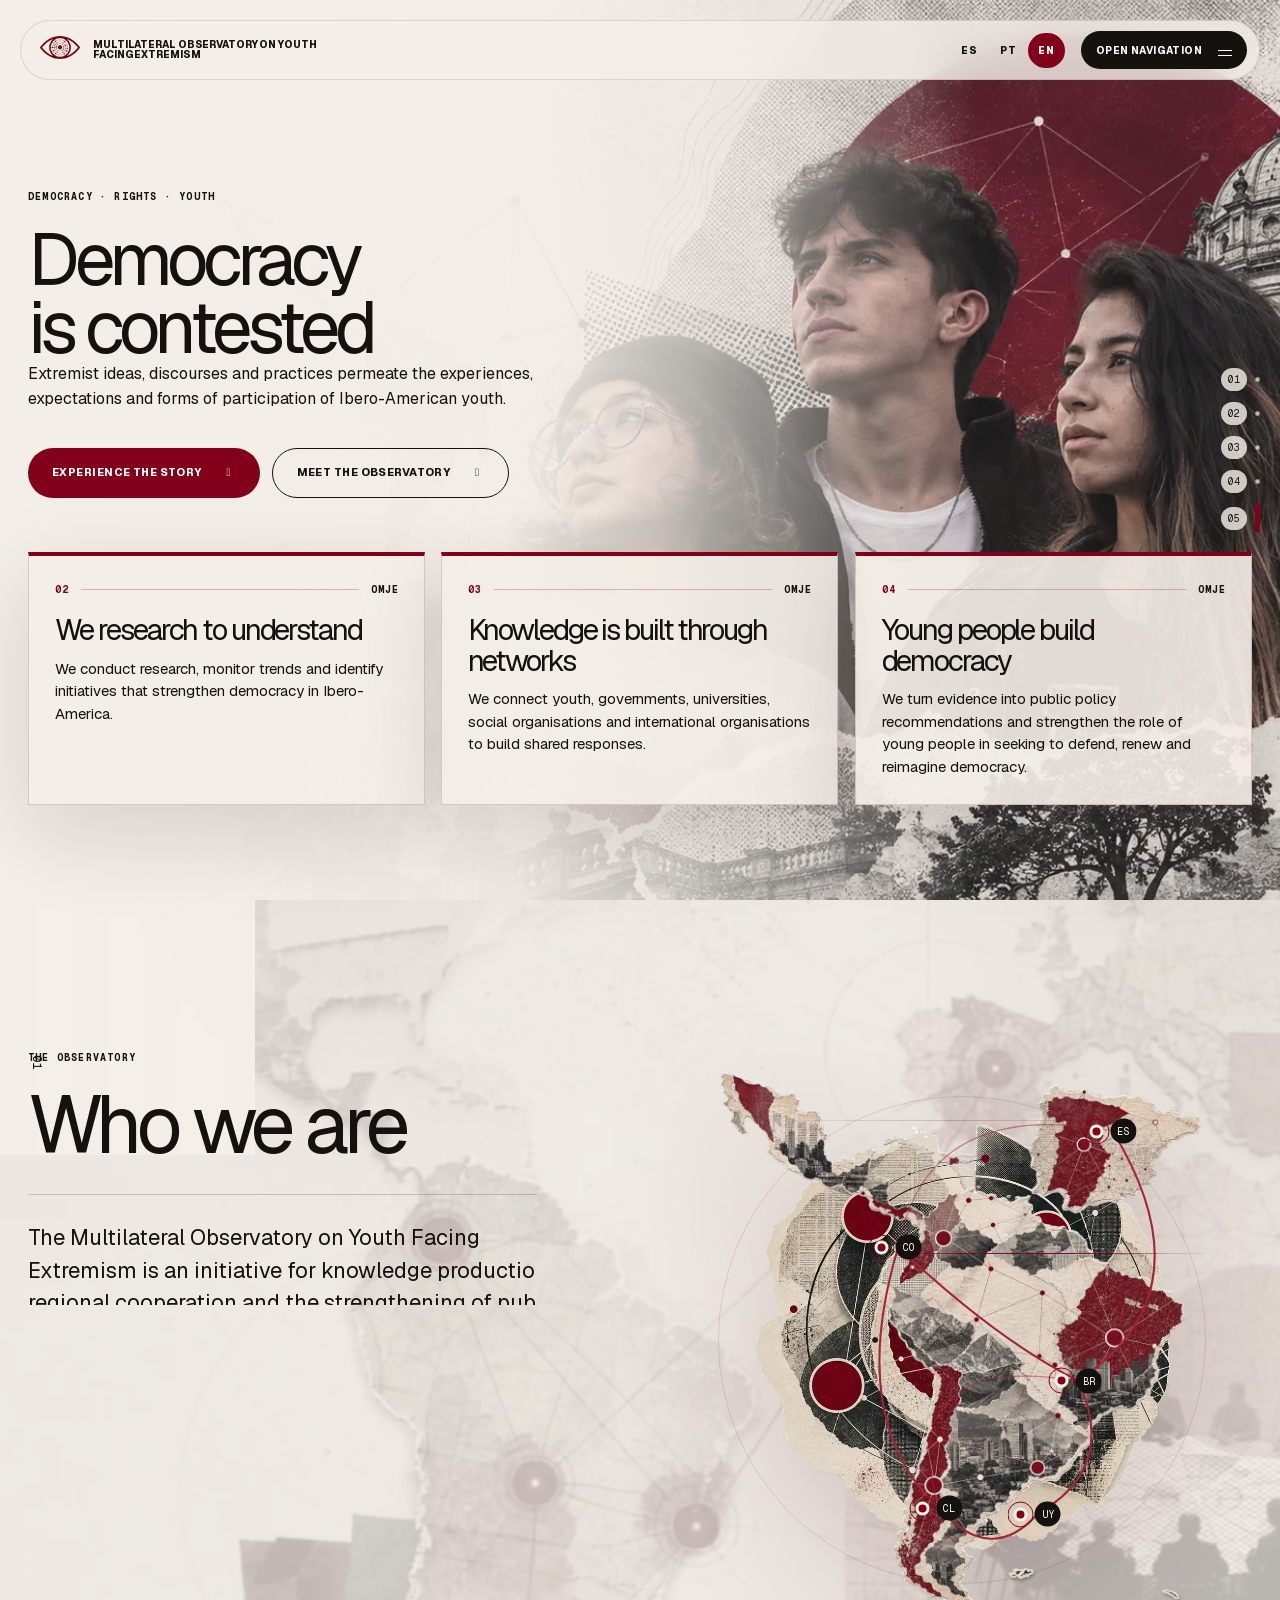
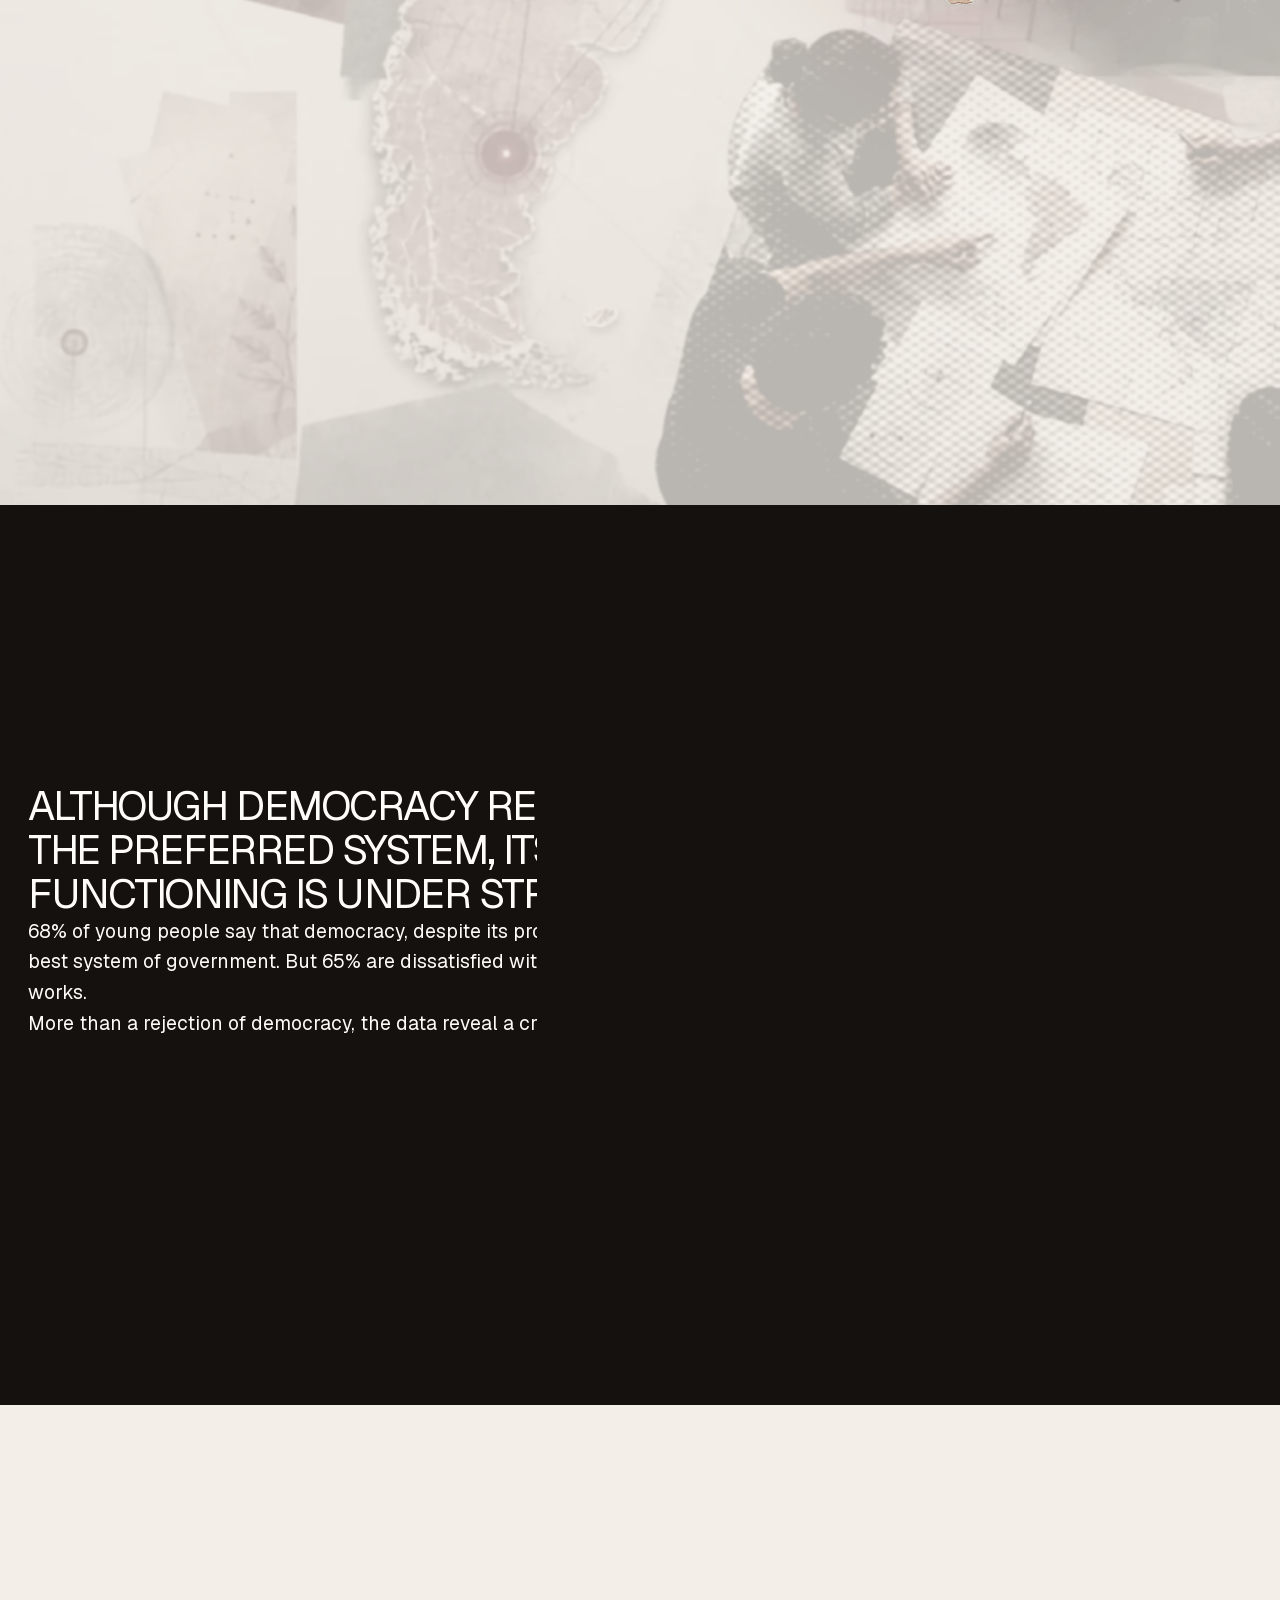
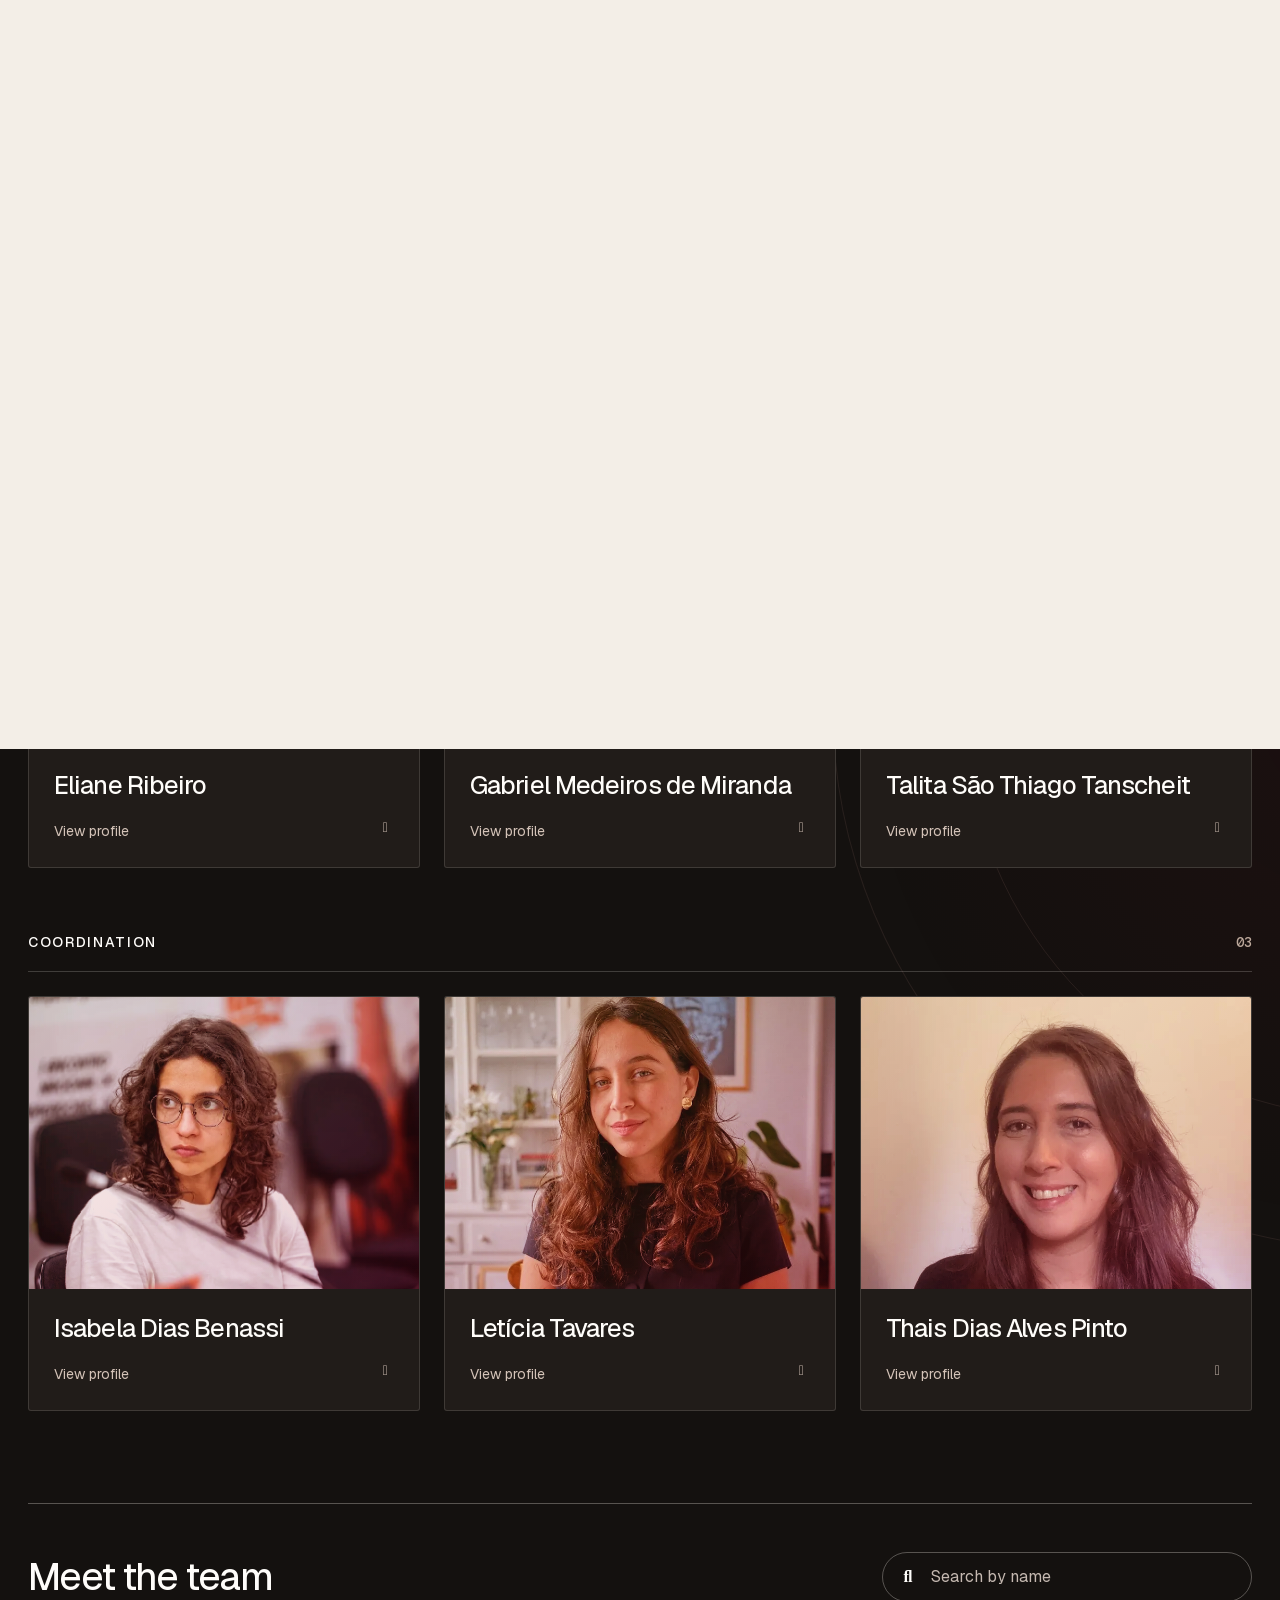
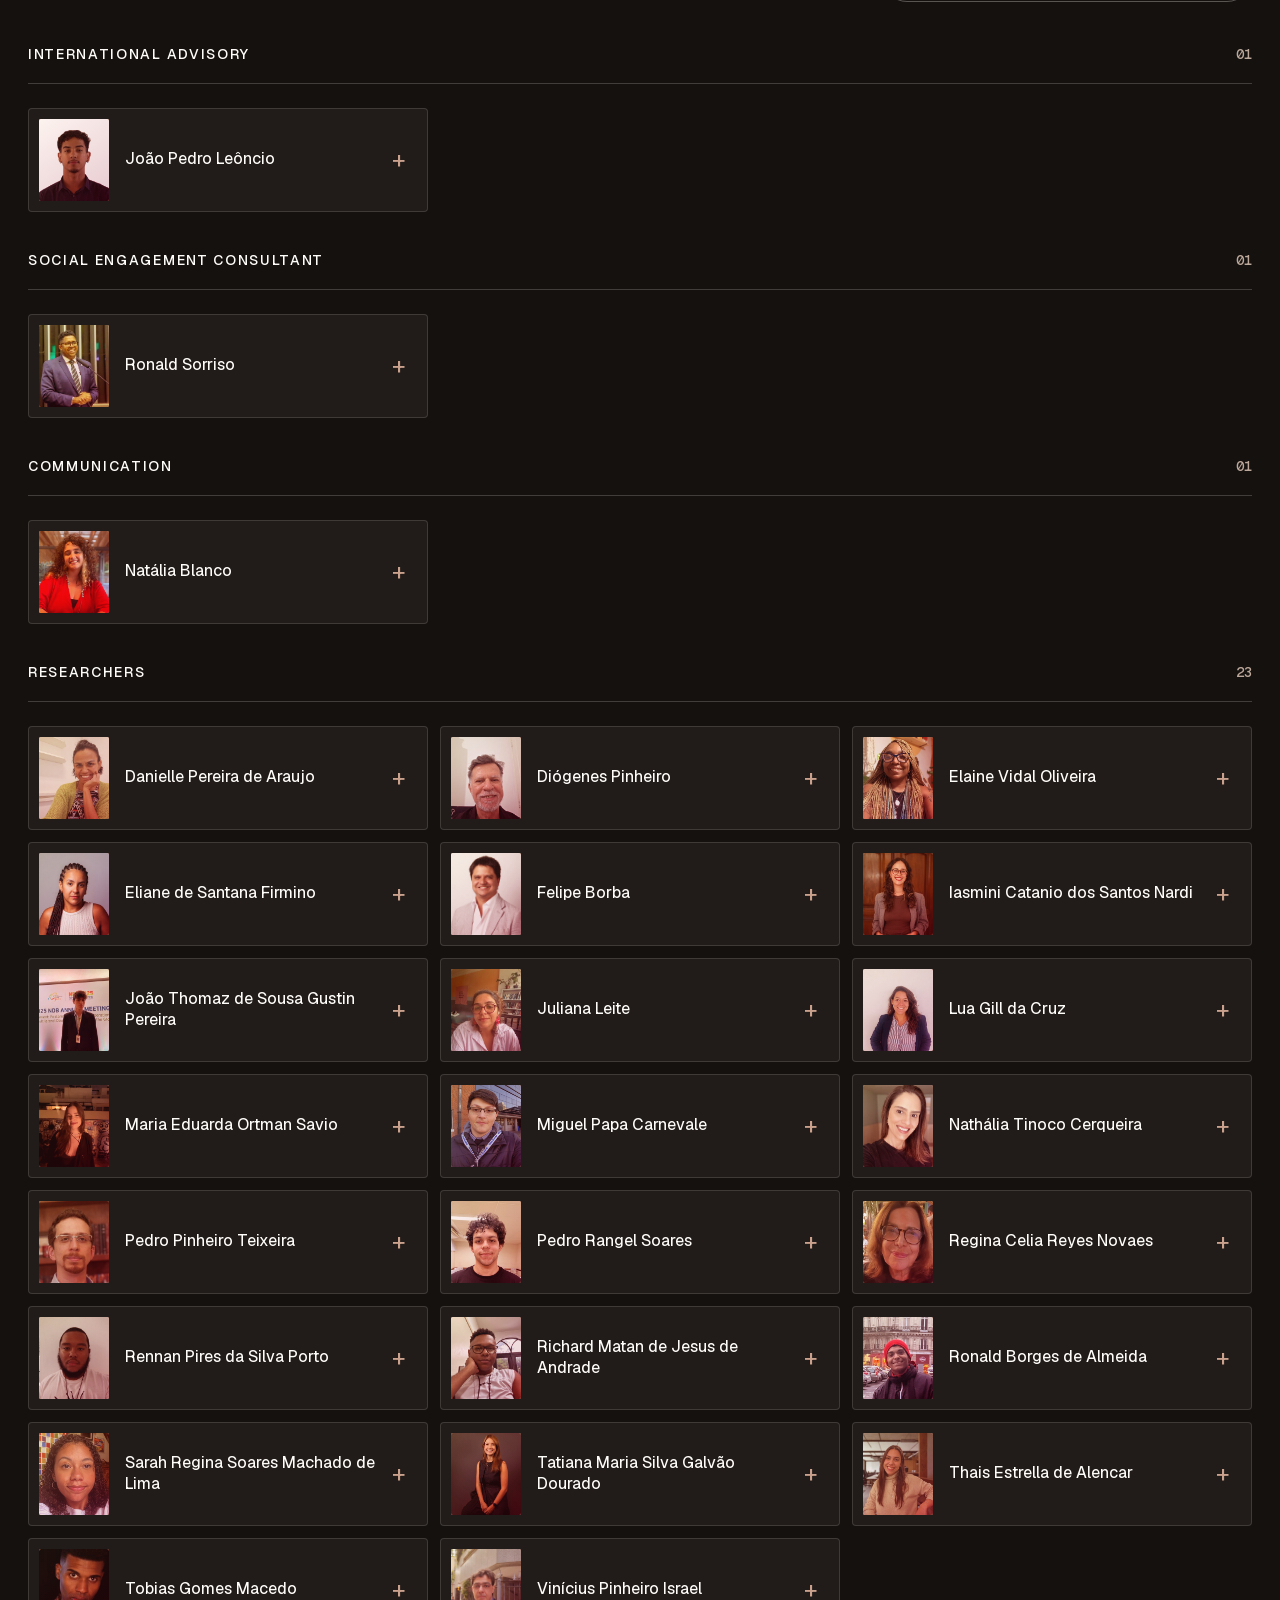
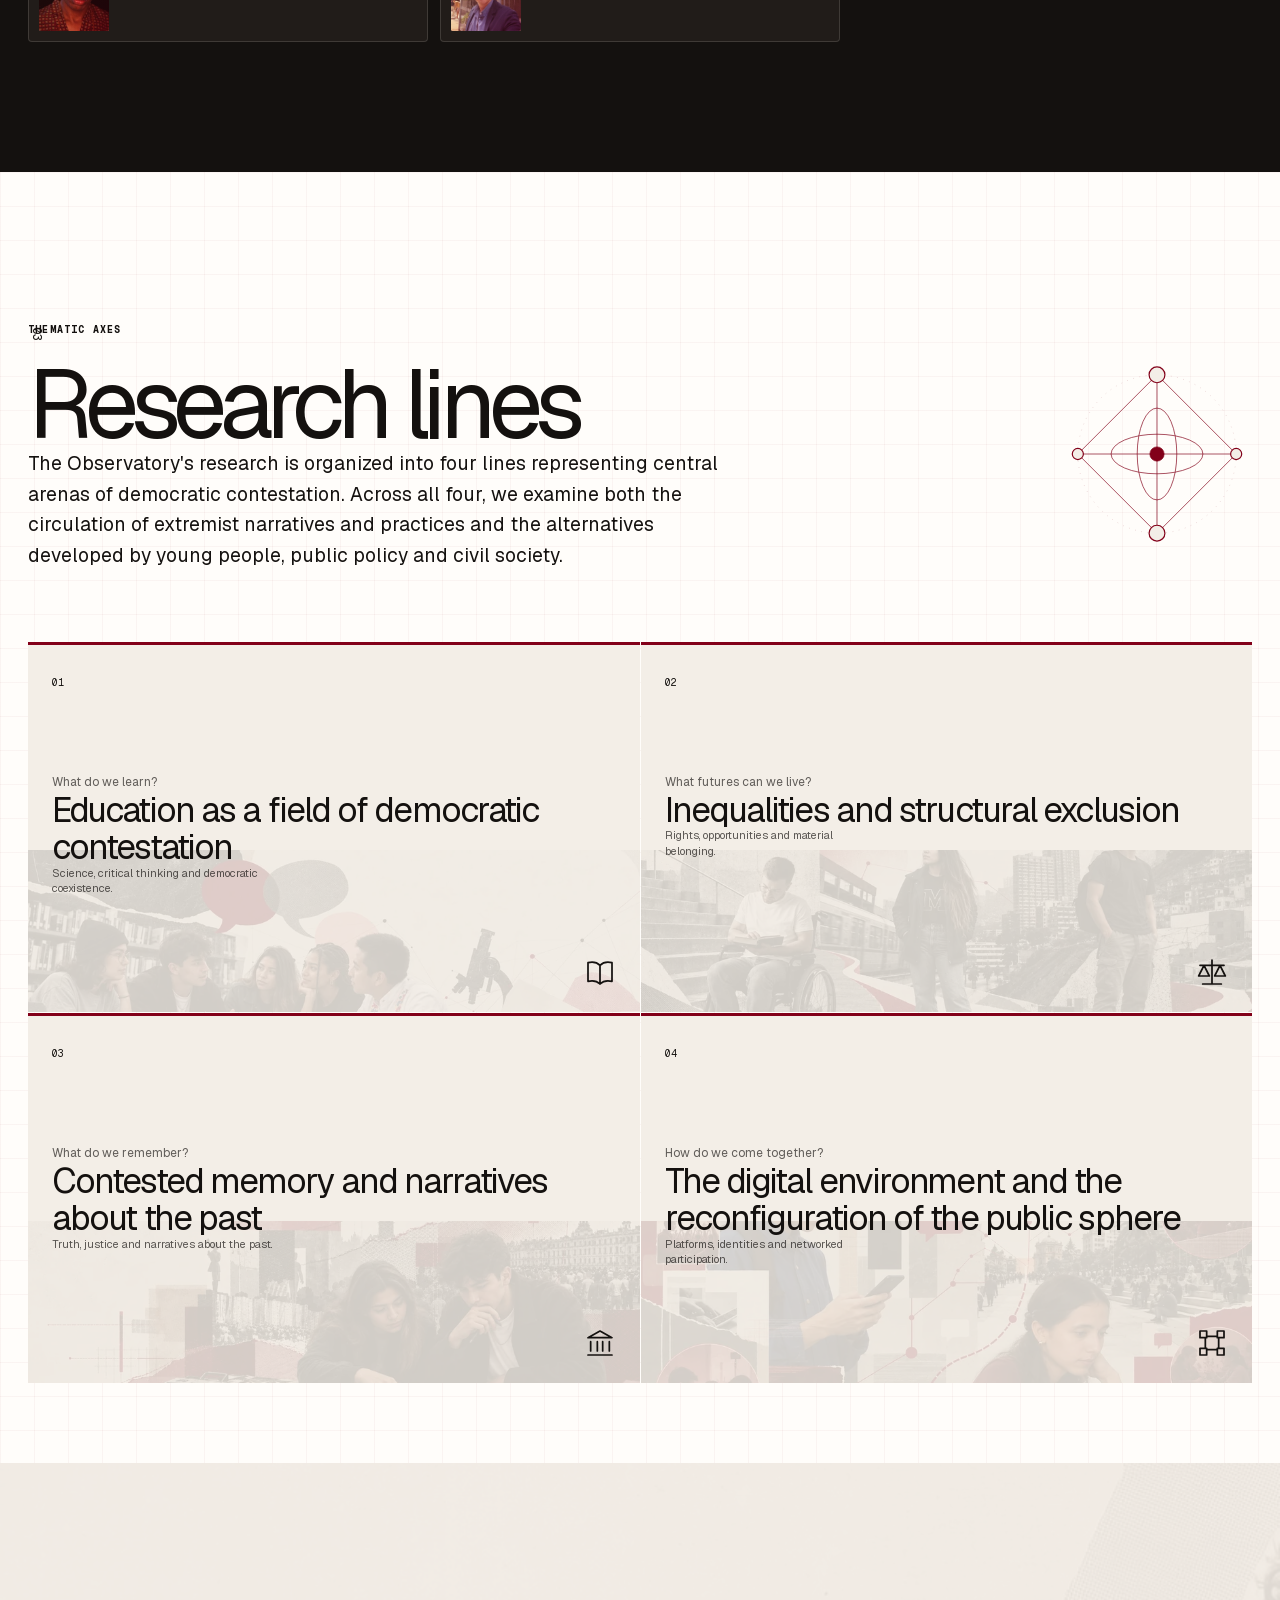
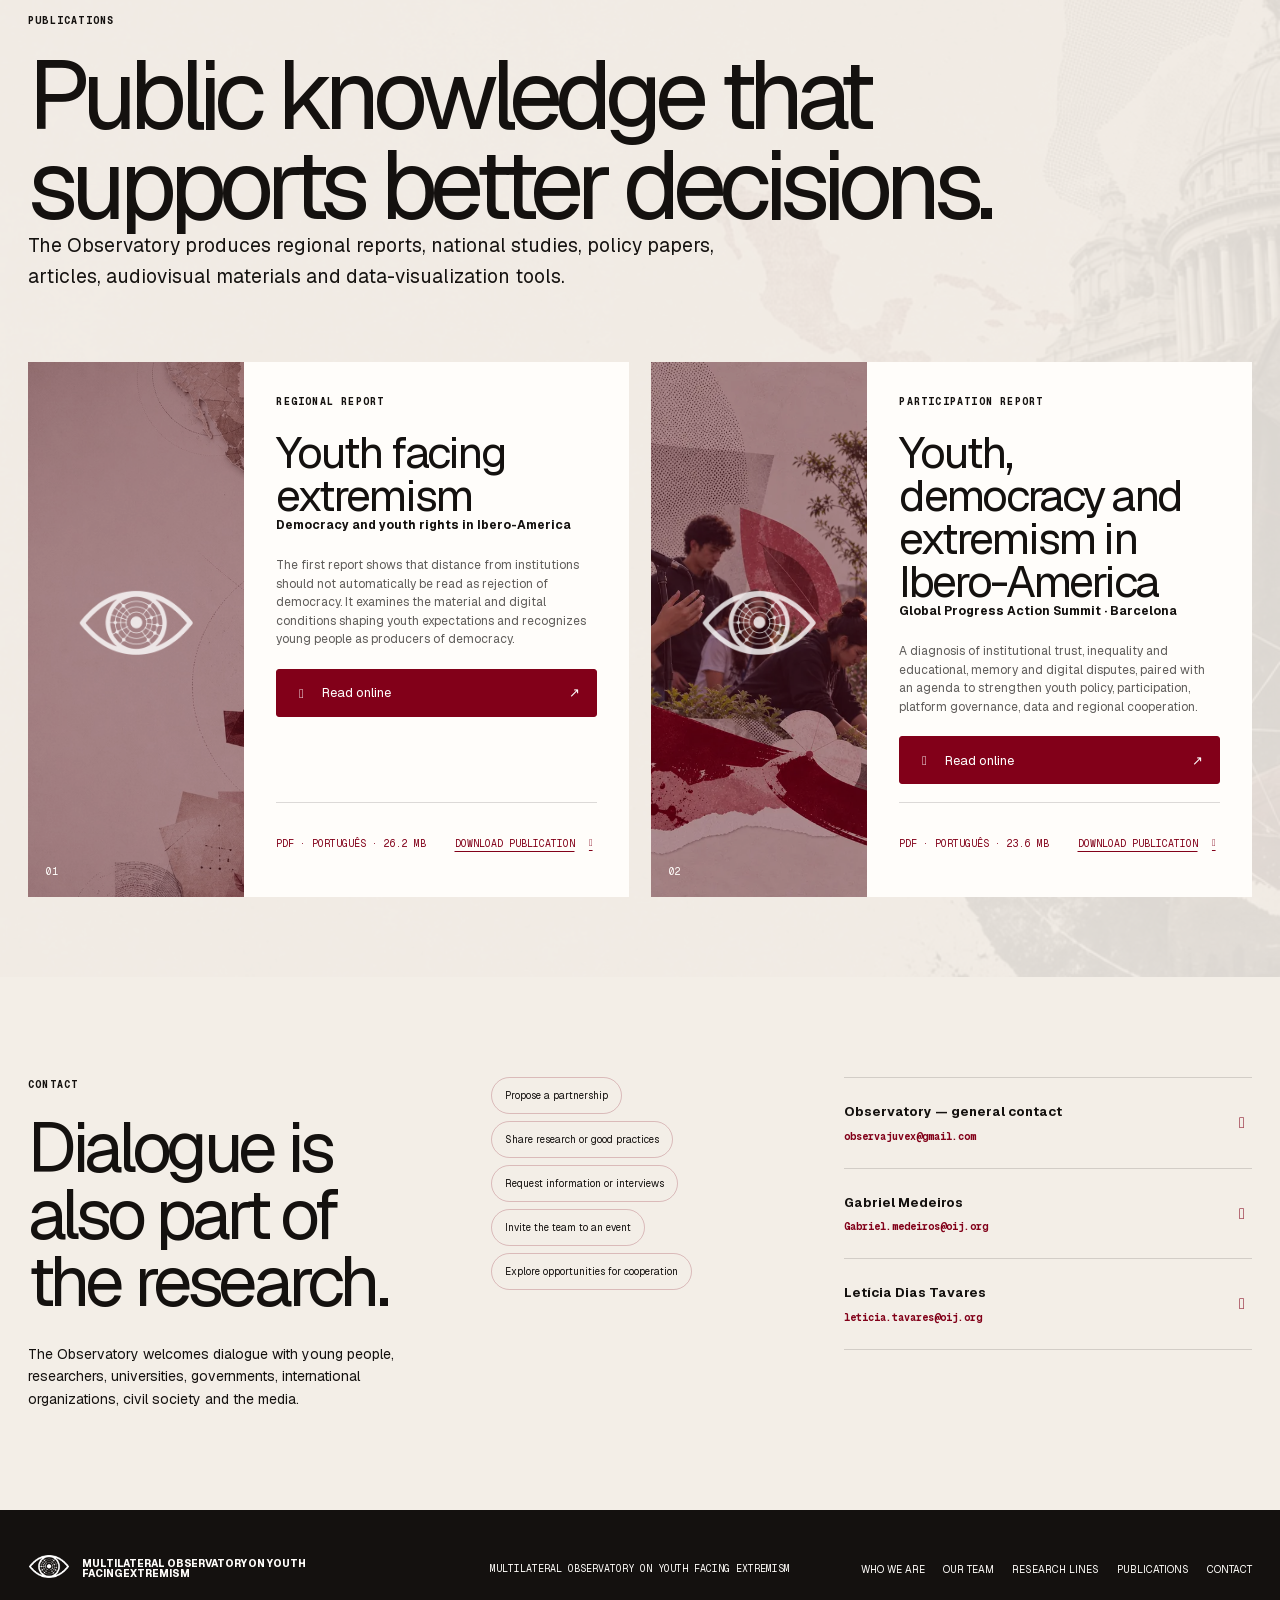
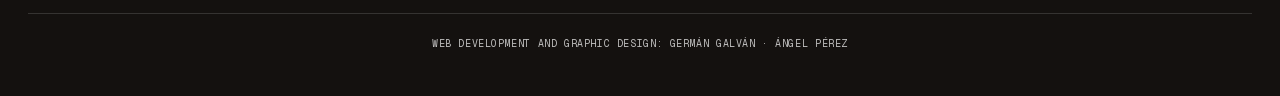
==== commit 431c7a30: "Accesibilidad: botón de menú con nombre, título legible para lectores de pantalla, letra mínima 10 p" ====
--- a/en.html
+++ b/en.html
@@ -37,7 +37,7 @@
     
   </head>
   <body>
-    <div id="root"><main class="site-shell "><a class="skip-link" href="#quienes-somos">Skip to content</a><header class="floating-nav"><a class="brand " href="#inicio" aria-label="Multilateral Observatory on Youth Facing Extremism"><img class="brand__eye" src="./brand/eye-burgundy-transparent.webp" alt=""/><span class="brand__name">Multilateral Observatory on Youth Facing Extremism</span></a><div class="floating-nav__actions"><div class="language-switcher" aria-label="Select language"><a class="" href="./" hrefLang="es" lang="es">ES</a><a class="" href="./pt.html" hrefLang="pt" lang="pt">PT</a><a class="is-active" href="./en.html" hrefLang="en" lang="en" aria-current="page">EN</a></div><button class="menu-toggle" aria-expanded="false" aria-controls="site-menu"><span>Open navigation</span><i aria-hidden="true"></i></button></div></header><nav id="site-menu" class="site-menu " aria-hidden="true"><div class="site-menu__inner"><p class="eyebrow">Ibero-America · 2026</p><ol><li><a class="" href="#quienes-somos"><span>01</span>Who we are</a></li><li><a class="" href="#equipo"><span>02</span>Our team</a></li><li><a class="" href="#lineas-investigacion"><span>03</span>Research lines</a></li><li><a class="" href="#publicaciones"><span>04</span>Publications</a></li><li><a class="" href="#contacto"><span>05</span>Contact</a></li></ol><div class="site-menu__footer"><a href="#publicaciones">Publications</a><a href="#contacto">Contact</a></div></div></nav><aside class="chapter-rail" aria-label="Open navigation"><a class="" href="#quienes-somos" aria-label="Who we are"><span>01</span><i aria-hidden="true"></i></a><a class="" href="#equipo" aria-label="Our team"><span>02</span><i aria-hidden="true"></i></a><a class="" href="#lineas-investigacion" aria-label="Research lines"><span>03</span><i aria-hidden="true"></i></a><a class="" href="#publicaciones" aria-label="Publications"><span>04</span><i aria-hidden="true"></i></a><a class="" href="#contacto" aria-label="Contact"><span>05</span><i aria-hidden="true"></i></a></aside><section id="inicio" class="scene hero hero-film"><div class="hero__sticky"><div class="hero__frames" aria-hidden="true"><figure class="hero__frame"><img src="./visuals/masters/m01-hero-youth.webp" srcSet="/visuals/masters/m01-hero-youth-800.webp 800w, /visuals/masters/m01-hero-youth.webp 1600w" sizes="100vw" width="1600" height="865" alt="" fetchPriority="high" decoding="async"/></figure></div><div class="hero__content"><p class="eyebrow" data-reveal="true">Democracy · rights · youth</p><h1 class="hero-title" data-reveal="true" style="--delay:80ms"><span class="hero-title__line"><span style="--word-delay:120ms">Democracy </span></span><span class="hero-title__line"><span style="--word-delay:315ms">is </span><span style="--word-delay:380ms">contested </span></span></h1><p class="hero__body" data-reveal="true" style="--delay:160ms">Extremist ideas, discourses and practices permeate the experiences, expectations and forms of participation of Ibero-American youth.</p><div class="button-row" data-reveal="true" style="--delay:240ms"><a class="button button--primary" href="#tension">Experience the story<i class="fa-solid fa-arrow-down-long" aria-hidden="true"></i></a><a class="button button--ghost" href="#quienes-somos">Meet the Observatory<i class="fa-solid fa-arrow-right-long" aria-hidden="true"></i></a></div></div><div class="hero__story-cards"><article class="hero__story-card"><div><span>02</span><i aria-hidden="true"></i><small>OMJE</small></div><h2>We research to understand</h2><p>We conduct research, monitor trends and identify initiatives that strengthen democracy in Ibero-America.</p></article><article class="hero__story-card"><div><span>03</span><i aria-hidden="true"></i><small>OMJE</small></div><h2>Knowledge is built through networks</h2><p>We connect youth, governments, universities, social organisations and international organisations to build shared responses.</p></article><article class="hero__story-card"><div><span>04</span><i aria-hidden="true"></i><small>OMJE</small></div><h2>Young people build democracy</h2><p>We turn evidence into public policy recommendations and strengthen the role of young people in seeking to defend, renew and reimagine democracy.</p></article></div><div class="hero__mark" aria-hidden="true"><div class="hero__mark-rings"><span></span><span></span><span></span></div><img src="./brand/eye-burgundy-transparent.webp" alt=""/></div></div></section><section id="quienes-somos" class="scene about-story"><img class="scene-master scene-master--about" loading="lazy" decoding="async" src="./visuals/masters/m09-regional-network.webp" alt="" aria-hidden="true"/><div class="chapter-index">01</div><div class="about-story__copy"><p class="eyebrow" data-reveal="true">The Observatory</p><h2 data-reveal="true"><span>Who we are</span></h2><div class="about-story__paragraphs"><p data-reveal="true">The Multilateral Observatory on Youth Facing Extremism is an initiative for knowledge production, regional cooperation and the strengthening of public policies for democracy.</p><p data-reveal="true">Its creation stems from the commitment made by Brazil, Chile, Colombia, Spain and Uruguay during the High-Level Meeting “Democracy Forever”, held in July 2025 in Santiago, Chile. The initiative emerged from the development of a shared agenda in response to extremism, disinformation, inequalities and other processes that challenge contemporary democracies.</p><p data-reveal="true">Developed in Brazil in collaboration with UNIRIO and PUC-Rio, the Observatory brings together specialists in youth, democracy, public policies, inequalities, memory and the digital environment, combining research, monitoring, political dialogue and public advocacy.</p><p data-reveal="true">We investigate how extremist ideas and narratives reach and mobilise young people, as well as how young people, collectives, public policies and social initiatives build democratic alternatives in their territories.</p><p data-reveal="true">We start from the understanding that young people are not merely groups vulnerable to extremism or recipients of preventive policies. They are rights holders, knowledge producers and protagonists in building, renewing and reimagining democracy.</p></div><div class="about-story__metrics" data-reveal="true"><span><strong>05</strong>A commitment connecting five countries</span><i aria-hidden="true"></i><span><strong>01</strong>Ibero-America · 2026</span></div></div><div class="about-story__visual" data-reveal="true"><div class="about-story__map-stage"><svg class="network-trace" viewBox="0 0 100 100" preserveAspectRatio="none" aria-hidden="true" focusable="false"><path pathLength="1" d="M76 14 Q93 42 70 57 Q56 50 39 34 Q30 64 46 79 Q55 89 63 80 Q77 72 70 57"></path><path class="network-trace__echo" pathLength="1" d="M76 14 Q44 8 39 34 M46 79 Q38 52 70 57"></path></svg><div class="about-story__map-rings" aria-hidden="true"><i></i><i></i><i></i></div><img class="about-story__orbit" loading="lazy" decoding="async" src="./visuals/transparent/t04-network-orbit.webp" alt="" aria-hidden="true"/><img class="about-story__map" loading="lazy" decoding="async" src="./visuals/transparent/t01-iberoamerica-map.webp" alt="" aria-hidden="true"/><div class="about-story__routes" aria-hidden="true"><i></i><i></i><i></i><i></i></div><ul class="about-story__countries" aria-label="A commitment connecting five countries"><li style="--country-x:70%;--country-y:57%;--pulse-delay:0s"><i aria-hidden="true"></i><span>BR</span><strong>Brazil</strong></li><li style="--country-x:46%;--country-y:79%;--pulse-delay:-0.48s"><i aria-hidden="true"></i><span>CL</span><strong>Chile</strong></li><li style="--country-x:39%;--country-y:34%;--pulse-delay:-0.96s"><i aria-hidden="true"></i><span>CO</span><strong>Colombia</strong></li><li style="--country-x:76%;--country-y:14%;--pulse-delay:-1.44s"><i aria-hidden="true"></i><span>ES</span><strong>Spain</strong></li><li style="--country-x:63%;--country-y:80%;--pulse-delay:-1.92s"><i aria-hidden="true"></i><span>UY</span><strong>Uruguay</strong></li></ul><div class="about-story__scan" aria-hidden="true"></div></div><div class="about-story__legend"><span>OMJE</span><i></i><span>A commitment connecting five countries</span></div></div></section><section id="tension" class="scene scene--ink story-panel"><img class="scene-master scene-master--tension" loading="lazy" decoding="async" src="./visuals/masters/m02-democratic-tension-v2.webp" alt="" aria-hidden="true"/><div class="chapter-index">01</div><div class="story-panel__copy"><h2 data-reveal="true">ALTHOUGH DEMOCRACY REMAINS THE PREFERRED SYSTEM, ITS FUNCTIONING IS UNDER STRAIN.</h2><p class="story-panel__data-copy" data-reveal="true">68% of young people say that democracy, despite its problems, is the best system of government. But 65% are dissatisfied with the way it works.</p><p data-reveal="true">More than a rejection of democracy, the data reveal a crisis of belonging: the gap is widening between young people&#x27;s expectations and institutions, which are perceived as unable to respond to their demands.</p><small data-reveal="true">Evidence from the first regional report</small></div><div class="data-stage" aria-label="Evidence from the first regional report"><div class="data-stage__circle" data-reveal="true"><svg class="stat-arc" viewBox="0 0 100 100" aria-hidden="true" focusable="false" style="--arc-value:68"><circle class="stat-arc__track" cx="50" cy="50" r="47"></circle><circle class="stat-arc__value" pathLength="100" cx="50" cy="50" r="47"></circle></svg><strong>68%</strong><span>agrees that democracy, despite its problems, is the best system</span></div><div class="data-stage__circle data-stage__circle--secondary" data-reveal="true" style="--delay:180ms"><svg class="stat-arc" viewBox="0 0 100 100" aria-hidden="true" focusable="false" style="--arc-value:65"><circle class="stat-arc__track" cx="50" cy="50" r="47"></circle><circle class="stat-arc__value" pathLength="100" cx="50" cy="50" r="47"></circle></svg><strong>65%</strong><span>is dissatisfied with how democracy works in their country</span></div></div></section><section id="equipo" class="scene team-story team-v2"><div class="team-v2__halo" aria-hidden="true"></div><div class="team-story__heading"><p class="eyebrow" data-reveal="true">Team</p><h2 data-reveal="true">A multilateral, multidisciplinary perspective.</h2><p data-reveal="true">The Observatory brings together expertise in youth, democracy, education, public policy, international cooperation, inequality, memory and digital environments.</p></div><div class="team-group"><h3 class="team-group__heading">DIRECTION<span aria-hidden="true">03</span></h3><div class="team-leaders"><button class="team-leader" aria-label="View profile: Eliane Ribeiro" aria-haspopup="dialog" data-team-reveal="true" style="--team-delay:0ms"><span class="team-photo team-leader__photo"><img src="./team/eliane-ribeiro.webp" style="object-position:50% 50%" alt="" loading="lazy" decoding="async"/></span><span class="team-leader__text"><strong>Eliane Ribeiro</strong><span>View profile<i class="fa-solid fa-arrow-up-right-from-square" aria-hidden="true"></i></span></span></button><button class="team-leader" aria-label="View profile: Gabriel Medeiros de Miranda" aria-haspopup="dialog" data-team-reveal="true" style="--team-delay:65ms"><span class="team-photo team-leader__photo"><img src="./team/gabriel-medeiros.webp" style="object-position:50% 28%" alt="" loading="lazy" decoding="async"/></span><span class="team-leader__text"><strong>Gabriel Medeiros de Miranda</strong><span>View profile<i class="fa-solid fa-arrow-up-right-from-square" aria-hidden="true"></i></span></span></button><button class="team-leader" aria-label="View profile: Talita São Thiago Tanscheit" aria-haspopup="dialog" data-team-reveal="true" style="--team-delay:130ms"><span class="team-photo team-leader__photo"><img src="./team/talita-tanscheit.webp" style="object-position:50% 25%" alt="" loading="lazy" decoding="async"/></span><span class="team-leader__text"><strong>Talita São Thiago Tanscheit</strong><span>View profile<i class="fa-solid fa-arrow-up-right-from-square" aria-hidden="true"></i></span></span></button></div></div><div class="team-group"><h3 class="team-group__heading">COORDINATION<span aria-hidden="true">03</span></h3><div class="team-leaders"><button class="team-leader" aria-label="View profile: Isabela Dias Benassi" aria-haspopup="dialog" data-team-reveal="true" style="--team-delay:0ms"><span class="team-photo team-leader__photo"><img src="./team/isabela-benassi.webp" style="object-position:45% 40%" alt="" loading="lazy" decoding="async"/></span><span class="team-leader__text"><strong>Isabela Dias Benassi</strong><span>View profile<i class="fa-solid fa-arrow-up-right-from-square" aria-hidden="true"></i></span></span></button><button class="team-leader" aria-label="View profile: Letícia Tavares" aria-haspopup="dialog" data-team-reveal="true" style="--team-delay:65ms"><span class="team-photo team-leader__photo"><img src="./team/leticia-tavares.webp" style="object-position:50% 28%" alt="" loading="lazy" decoding="async"/></span><span class="team-leader__text"><strong>Letícia Tavares</strong><span>View profile<i class="fa-solid fa-arrow-up-right-from-square" aria-hidden="true"></i></span></span></button><button class="team-leader" aria-label="View profile: Thais Dias Alves Pinto" aria-haspopup="dialog" data-team-reveal="true" style="--team-delay:130ms"><span class="team-photo team-leader__photo"><img src="./team/thais-dias.webp" style="object-position:50% 58%" alt="" loading="lazy" decoding="async"/></span><span class="team-leader__text"><strong>Thais Dias Alves Pinto</strong><span>View profile<i class="fa-solid fa-arrow-up-right-from-square" aria-hidden="true"></i></span></span></button></div></div><div class="team-directory"><div class="team-directory__bar"><h3>Meet the team</h3><div class="team-search"><i class="fa-solid fa-magnifying-glass" aria-hidden="true"></i><input type="search" placeholder="Search by name" aria-label="Search by name" value=""/></div></div><div class="team-group team-group--compact"><h4 class="team-group__heading">INTERNATIONAL ADVISORY<span>01</span></h4><div class="team-directory__grid"><button class="team-person" aria-label="View profile: João Pedro Leôncio" aria-haspopup="dialog" data-team-reveal="true" style="--team-delay:0ms"><span class="team-photo team-person__photo"><img src="./team/joao-pedro-leoncio-thumb.jpg?v=team-final" style="object-position:50% 32%" alt="" loading="lazy" decoding="async" width="76" height="88"/></span><span class="team-person__name">João Pedro Leôncio</span><span class="team-person__plus" aria-hidden="true">+</span></button></div></div><div class="team-group team-group--compact"><h4 class="team-group__heading">SOCIAL ENGAGEMENT CONSULTANT<span>01</span></h4><div class="team-directory__grid"><button class="team-person" aria-label="View profile: Ronald Sorriso" aria-haspopup="dialog" data-team-reveal="true" style="--team-delay:0ms"><span class="team-photo team-person__photo"><img src="./team/ronald-sorriso-thumb.jpg?v=team-final" style="object-position:39% 30%" alt="" loading="lazy" decoding="async" width="76" height="88"/></span><span class="team-person__name">Ronald Sorriso</span><span class="team-person__plus" aria-hidden="true">+</span></button></div></div><div class="team-group team-group--compact"><h4 class="team-group__heading">COMMUNICATION<span>01</span></h4><div class="team-directory__grid"><button class="team-person" aria-label="View profile: Natália Blanco" aria-haspopup="dialog" data-team-reveal="true" style="--team-delay:0ms"><span class="team-photo team-person__photo"><img src="./team/natalia-blanco-thumb.jpg?v=team-final" style="object-position:50% 32%" alt="" loading="lazy" decoding="async" width="76" height="88"/></span><span class="team-person__name">Natália Blanco</span><span class="team-person__plus" aria-hidden="true">+</span></button></div></div><div class="team-group team-group--compact"><h4 class="team-group__heading">RESEARCHERS<span>23</span></h4><div class="team-directory__grid"><button class="team-person" aria-label="View profile: Danielle Pereira de Araujo" aria-haspopup="dialog" data-team-reveal="true" style="--team-delay:0ms"><span class="team-photo team-person__photo"><img src="./team/danielle-araujo-thumb.jpg?v=team-final" style="object-position:55% 28%" alt="" loading="lazy" decoding="async" width="76" height="88"/></span><span class="team-person__name">Danielle Pereira de Araujo</span><span class="team-person__plus" aria-hidden="true">+</span></button><button class="team-person" aria-label="View profile: Diógenes Pinheiro" aria-haspopup="dialog" data-team-reveal="true" style="--team-delay:35ms"><span class="team-photo team-person__photo"><img src="./team/diogenes-pinheiro-thumb.jpg?v=team-final" style="object-position:50% 55%" alt="" loading="lazy" decoding="async" width="76" height="88"/></span><span class="team-person__name">Diógenes Pinheiro</span><span class="team-person__plus" aria-hidden="true">+</span></button><button class="team-person" aria-label="View profile: Elaine Vidal Oliveira" aria-haspopup="dialog" data-team-reveal="true" style="--team-delay:70ms"><span class="team-photo team-person__photo"><img src="./team/elaine-vidal-thumb.jpg?v=team-final" style="object-position:50% 30%" alt="" loading="lazy" decoding="async" width="76" height="88"/></span><span class="team-person__name">Elaine Vidal Oliveira</span><span class="team-person__plus" aria-hidden="true">+</span></button><button class="team-person" aria-label="View profile: Eliane de Santana Firmino" aria-haspopup="dialog" data-team-reveal="true" style="--team-delay:0ms"><span class="team-photo team-person__photo"><img src="./team/eliane-firmino-thumb.jpg?v=team-final" style="object-position:50% 32%" alt="" loading="lazy" decoding="async" width="76" height="88"/></span><span class="team-person__name">Eliane de Santana Firmino</span><span class="team-person__plus" aria-hidden="true">+</span></button><button class="team-person" aria-label="View profile: Felipe Borba" aria-haspopup="dialog" data-team-reveal="true" style="--team-delay:35ms"><span class="team-photo team-person__photo"><img src="./team/felipe-borba-thumb.jpg?v=team-final" style="object-position:50% 32%" alt="" loading="lazy" decoding="async" width="76" height="88"/></span><span class="team-person__name">Felipe Borba</span><span class="team-person__plus" aria-hidden="true">+</span></button><button class="team-person" aria-label="View profile: Iasmini Catanio dos Santos Nardi" aria-haspopup="dialog" data-team-reveal="true" style="--team-delay:70ms"><span class="team-photo team-person__photo"><img src="./team/iasmini-nardi-thumb.jpg?v=team-final" style="object-position:50% 25%" alt="" loading="lazy" decoding="async" width="76" height="88"/></span><span class="team-person__name">Iasmini Catanio dos Santos Nardi</span><span class="team-person__plus" aria-hidden="true">+</span></button><button class="team-person" aria-label="View profile: João Thomaz de Sousa Gustin Pereira" aria-haspopup="dialog" data-team-reveal="true" style="--team-delay:0ms"><span class="team-photo team-person__photo"><img src="./team/joao-gustin-thumb.jpg?v=team-final" style="object-position:50% 38%" alt="" loading="lazy" decoding="async" width="76" height="88"/></span><span class="team-person__name">João Thomaz de Sousa Gustin Pereira</span><span class="team-person__plus" aria-hidden="true">+</span></button><button class="team-person" aria-label="View profile: Juliana Leite" aria-haspopup="dialog" data-team-reveal="true" style="--team-delay:35ms"><span class="team-photo team-person__photo"><img src="./team/juliana-leite-thumb.jpg?v=team-final" style="object-position:50% 38%" alt="" loading="lazy" decoding="async" width="76" height="88"/></span><span class="team-person__name">Juliana Leite</span><span class="team-person__plus" aria-hidden="true">+</span></button><button class="team-person" aria-label="View profile: Lua Gill da Cruz" aria-haspopup="dialog" data-team-reveal="true" style="--team-delay:70ms"><span class="team-photo team-person__photo"><img src="./team/lua-gill-thumb.jpg?v=team-final" style="object-position:50% 32%" alt="" loading="lazy" decoding="async" width="76" height="88"/></span><span class="team-person__name">Lua Gill da Cruz</span><span class="team-person__plus" aria-hidden="true">+</span></button><button class="team-person" aria-label="View profile: Maria Eduarda Ortman Savio" aria-haspopup="dialog" data-team-reveal="true" style="--team-delay:0ms"><span class="team-photo team-person__photo"><img src="./team/maria-eduarda-savio-thumb.jpg?v=team-final" style="object-position:50% 40%" alt="" loading="lazy" decoding="async" width="76" height="88"/></span><span class="team-person__name">Maria Eduarda Ortman Savio</span><span class="team-person__plus" aria-hidden="true">+</span></button><button class="team-person" aria-label="View profile: Miguel Papa Carnevale" aria-haspopup="dialog" data-team-reveal="true" style="--team-delay:35ms"><span class="team-photo team-person__photo"><img src="./team/miguel-carnevale-thumb.jpg?v=team-final" style="object-position:45% 30%" alt="" loading="lazy" decoding="async" width="76" height="88"/></span><span class="team-person__name">Miguel Papa Carnevale</span><span class="team-person__plus" aria-hidden="true">+</span></button><button class="team-person" aria-label="View profile: Nathália Tinoco Cerqueira" aria-haspopup="dialog" data-team-reveal="true" style="--team-delay:70ms"><span class="team-photo team-person__photo"><img src="./team/nathalia-cerqueira-thumb.jpg?v=team-final" style="object-position:50% 30%" alt="" loading="lazy" decoding="async" width="76" height="88"/></span><span class="team-person__name">Nathália Tinoco Cerqueira</span><span class="team-person__plus" aria-hidden="true">+</span></button><button class="team-person" aria-label="View profile: Pedro Pinheiro Teixeira" aria-haspopup="dialog" data-team-reveal="true" style="--team-delay:0ms"><span class="team-photo team-person__photo"><img src="./team/pedro-teixeira-thumb.jpg?v=team-final" style="object-position:50% 25%" alt="" loading="lazy" decoding="async" width="76" height="88"/></span><span class="team-person__name">Pedro Pinheiro Teixeira</span><span class="team-person__plus" aria-hidden="true">+</span></button><button class="team-person" aria-label="View profile: Pedro Rangel Soares" aria-haspopup="dialog" data-team-reveal="true" style="--team-delay:35ms"><span class="team-photo team-person__photo"><img src="./team/pedro-rangel-soares-thumb.jpg?v=team-final" style="object-position:50% 38%" alt="" loading="lazy" decoding="async" width="76" height="88"/></span><span class="team-person__name">Pedro Rangel Soares</span><span class="team-person__plus" aria-hidden="true">+</span></button><button class="team-person" aria-label="View profile: Regina Celia Reyes Novaes" aria-haspopup="dialog" data-team-reveal="true" style="--team-delay:70ms"><span class="team-photo team-person__photo"><img src="./team/regina-novaes-thumb.jpg?v=team-final" style="object-position:50% 30%" alt="" loading="lazy" decoding="async" width="76" height="88"/></span><span class="team-person__name">Regina Celia Reyes Novaes</span><span class="team-person__plus" aria-hidden="true">+</span></button><button class="team-person" aria-label="View profile: Rennan Pires da Silva Porto" aria-haspopup="dialog" data-team-reveal="true" style="--team-delay:0ms"><span class="team-photo team-person__photo"><img src="./team/rennan-porto-thumb.jpg?v=team-final" style="object-position:50% 45%" alt="" loading="lazy" decoding="async" width="76" height="88"/></span><span class="team-person__name">Rennan Pires da Silva Porto</span><span class="team-person__plus" aria-hidden="true">+</span></button><button class="team-person" aria-label="View profile: Richard Matan de Jesus de Andrade" aria-haspopup="dialog" data-team-reveal="true" style="--team-delay:35ms"><span class="team-photo team-person__photo"><img src="./team/richard-matan-thumb.jpg?v=team-final" style="object-position:50% 38%" alt="" loading="lazy" decoding="async" width="76" height="88"/></span><span class="team-person__name">Richard Matan de Jesus de Andrade</span><span class="team-person__plus" aria-hidden="true">+</span></button><button class="team-person" aria-label="View profile: Ronald Borges de Almeida" aria-haspopup="dialog" data-team-reveal="true" style="--team-delay:70ms"><span class="team-photo team-person__photo"><img src="./team/ronald-borges-thumb.jpg?v=team-final" style="object-position:50% 50%" alt="" loading="lazy" decoding="async" width="76" height="88"/></span><span class="team-person__name">Ronald Borges de Almeida</span><span class="team-person__plus" aria-hidden="true">+</span></button><button class="team-person" aria-label="View profile: Sarah Regina Soares Machado de Lima" aria-haspopup="dialog" data-team-reveal="true" style="--team-delay:0ms"><span class="team-photo team-person__photo"><img src="./team/sarah-lima-thumb.jpg?v=team-final" style="object-position:50% 30%" alt="" loading="lazy" decoding="async" width="76" height="88"/></span><span class="team-person__name">Sarah Regina Soares Machado de Lima</span><span class="team-person__plus" aria-hidden="true">+</span></button><button class="team-person" aria-label="View profile: Tatiana Maria Silva Galvão Dourado" aria-haspopup="dialog" data-team-reveal="true" style="--team-delay:35ms"><span class="team-photo team-person__photo"><img src="./team/tatiana-dourado-thumb.jpg?v=team-final" style="object-position:50% 20%" alt="" loading="lazy" decoding="async" width="76" height="88"/></span><span class="team-person__name">Tatiana Maria Silva Galvão Dourado</span><span class="team-person__plus" aria-hidden="true">+</span></button><button class="team-person" aria-label="View profile: Thais Estrella de Alencar" aria-haspopup="dialog" data-team-reveal="true" style="--team-delay:70ms"><span class="team-photo team-person__photo"><img src="./team/thais-estrella-thumb.jpg?v=team-final" style="object-position:50% 30%" alt="" loading="lazy" decoding="async" width="76" height="88"/></span><span class="team-person__name">Thais Estrella de Alencar</span><span class="team-person__plus" aria-hidden="true">+</span></button><button class="team-person" aria-label="View profile: Tobias Gomes Macedo" aria-haspopup="dialog" data-team-reveal="true" style="--team-delay:0ms"><span class="team-photo team-person__photo"><img src="./team/tobias-macedo-thumb.jpg?v=team-final" style="object-position:72% 35%" alt="" loading="lazy" decoding="async" width="76" height="88"/></span><span class="team-person__name">Tobias Gomes Macedo</span><span class="team-person__plus" aria-hidden="true">+</span></button><button class="team-person" aria-label="View profile: Vinícius Pinheiro Israel" aria-haspopup="dialog" data-team-reveal="true" style="--team-delay:35ms"><span class="team-photo team-person__photo"><img src="./team/vinicius-pinheiro-israel-thumb.jpg?v=team-final" style="object-position:50% 46%" alt="" loading="lazy" decoding="async" width="76" height="88"/></span><span class="team-person__name">Vinícius Pinheiro Israel</span><span class="team-person__plus" aria-hidden="true">+</span></button></div></div></div><dialog class="team-profile" aria-labelledby="team-profile-name"></dialog></section><section id="lineas-investigacion" class="scene scene--paper arenas"><div class="chapter-index">03</div><div class="arenas__heading"><p class="eyebrow" data-reveal="true">Thematic axes</p><h2 data-reveal="true">Research lines</h2><p data-reveal="true">The Observatory&#x27;s research is organized into four lines representing central arenas of democratic contestation. Across all four, we examine both the circulation of extremist narratives and practices and the alternatives developed by young people, public policy and civil society.</p><div class="research-mobile" aria-hidden="true"><svg viewBox="0 0 240 240" focusable="false"><circle class="research-mobile__rim" cx="120" cy="120" r="100"></circle><g class="research-mobile__rotor"><path d="M120 20 220 120 120 220 20 120Z M120 20V220 M20 120H220"></path><circle cx="120" cy="20" r="10"></circle><circle cx="220" cy="120" r="7"></circle><circle cx="120" cy="220" r="10"></circle><circle cx="20" cy="120" r="7"></circle></g><g class="research-mobile__core"><ellipse cx="120" cy="120" rx="58" ry="25"></ellipse><ellipse cx="120" cy="120" rx="25" ry="58"></ellipse><circle cx="120" cy="120" r="9"></circle></g></svg></div></div><div class="arena-grid"><article class="arena-card" data-reveal="true" style="--delay:0ms"><img src="./visuals/masters/m04-education.webp" loading="lazy" decoding="async" alt="" aria-hidden="true"/><span>01</span><p>What do we learn?</p><h3>Education as a field of democratic contestation</h3><small>Science, critical thinking and democratic coexistence.</small><svg class="research-icon" viewBox="0 0 24 24" fill="none" stroke="currentColor" stroke-width="1.3" stroke-linecap="round" stroke-linejoin="round" aria-hidden="true" focusable="false"><path d="M3 5c4-1 7 0 9 2 2-2 5-3 9-2v14c-4-1-7 0-9 2-2-2-5-3-9-2V5Zm9 2v14"></path></svg></article><article class="arena-card" data-reveal="true" style="--delay:90ms"><img src="./visuals/masters/m05-inequalities.webp" loading="lazy" decoding="async" alt="" aria-hidden="true"/><span>02</span><p>What futures can we live?</p><h3>Inequalities and structural exclusion</h3><small>Rights, opportunities and material belonging.</small><svg class="research-icon" viewBox="0 0 24 24" fill="none" stroke="currentColor" stroke-width="1.3" stroke-linecap="round" stroke-linejoin="round" aria-hidden="true" focusable="false"><path d="M12 3v18M5 21h14M3 7h18M6 7l-4 8h8L6 7Zm12 0-4 8h8l-4-8Z"></path></svg></article><article class="arena-card" data-reveal="true" style="--delay:180ms"><img src="./visuals/masters/m06-memory.webp" loading="lazy" decoding="async" alt="" aria-hidden="true"/><span>03</span><p>What do we remember?</p><h3>Contested memory and narratives about the past</h3><small>Truth, justice and narratives about the past.</small><svg class="research-icon" viewBox="0 0 24 24" fill="none" stroke="currentColor" stroke-width="1.3" stroke-linecap="round" stroke-linejoin="round" aria-hidden="true" focusable="false"><path d="M3 8 12 3l9 5H3Zm2 3v7m5-7v7m4-7v7m5-7v7M3 21h18"></path></svg></article><article class="arena-card" data-reveal="true" style="--delay:270ms"><img src="./visuals/masters/m07-digital.webp" loading="lazy" decoding="async" alt="" aria-hidden="true"/><span>04</span><p>How do we come together?</p><h3>The digital environment and the reconfiguration of the public sphere</h3><small>Platforms, identities and networked participation.</small><svg class="research-icon" viewBox="0 0 24 24" fill="none" stroke="currentColor" stroke-width="1.3" stroke-linecap="round" stroke-linejoin="round" aria-hidden="true" focusable="false"><path d="M8 7h8M7 8v8m1 1h8m1-9v8M3 3h5v5H3V3Zm13 0h5v5h-5V3ZM3 16h5v5H3v-5Zm13 0h5v5h-5v-5Z"></path></svg></article></div></section><section id="publicaciones" class="scene publications"><div class="publications__heading"><p class="eyebrow" data-reveal="true">Publications</p><h2 data-reveal="true">Public knowledge that supports better decisions.</h2><p data-reveal="true">The Observatory produces regional reports, national studies, policy papers, articles, audiovisual materials and data-visualization tools.</p></div><div class="publication-grid"><article class="publication-card" data-reveal="true" style="--delay:0ms"><div class="publication-card__cover"><img src="./visuals/derived/d25-network-left.jpg" alt=""/><img class="publication-card__eye" src="./brand/eye-burgundy-transparent.webp" alt=""/><span>0<!-- -->1</span></div><div class="publication-card__copy"><p class="eyebrow">Regional report</p><h3>Youth facing extremism</h3><strong>Democracy and youth rights in Ibero-America</strong><p>The first report shows that distance from institutions should not automatically be read as rejection of democracy. It examines the material and digital conditions shaping youth expectations and recognizes young people as producers of democracy.</p><button class="publication-card__read" type="button" aria-label="Read online: Youth facing extremism"><i class="fa-solid fa-book-open" aria-hidden="true"></i>Read online<span aria-hidden="true">↗</span></button><dialog class="report-reader" aria-label="Publication reader: Youth facing extremism"></dialog><div><span>PDF · Português · 26.2 MB</span><a class="publication-card__download" href="./reports/juventudes-e-democracia-na-ibero-america.pdf" download="" aria-label="Download publication: Youth facing extremism (PDF, Português)">Download publication<i class="fa-solid fa-download" aria-hidden="true"></i></a></div></div></article><article class="publication-card" data-reveal="true" style="--delay:120ms"><div class="publication-card__cover"><img src="./visuals/derived/d22-action-left.webp" alt=""/><img class="publication-card__eye" src="./brand/eye-burgundy-transparent.webp" alt=""/><span>0<!-- -->2</span></div><div class="publication-card__copy"><p class="eyebrow">Participation report</p><h3>Youth, democracy and extremism in Ibero-America</h3><strong>Global Progress Action Summit · Barcelona</strong><p>A diagnosis of institutional trust, inequality and educational, memory and digital disputes, paired with an agenda to strengthen youth policy, participation, platform governance, data and regional cooperation.</p><button class="publication-card__read" type="button" aria-label="Read online: Youth, democracy and extremism in Ibero-America"><i class="fa-solid fa-book-open" aria-hidden="true"></i>Read online<span aria-hidden="true">↗</span></button><dialog class="report-reader" aria-label="Publication reader: Youth, democracy and extremism in Ibero-America"></dialog><div><span>PDF · Português · 23.6 MB</span><a class="publication-card__download" href="./reports/relatorio-de-atividades-omje-gpm.pdf" download="" aria-label="Download publication: Youth, democracy and extremism in Ibero-America (PDF, Português)">Download publication<i class="fa-solid fa-download" aria-hidden="true"></i></a></div></div></article></div></section><section id="contacto" class="contact-band"><div class="contact-band__intro" data-reveal="true"><p class="eyebrow">Contact</p><h2>Dialogue is also part of the research.</h2><p>The Observatory welcomes dialogue with young people, researchers, universities, governments, international organizations, civil society and the media.</p></div><div class="contact-band__reasons" aria-label="Contact" data-reveal="true" style="--delay:100ms"><span>Propose a partnership</span><span>Share research or good practices</span><span>Request information or interviews</span><span>Invite the team to an event</span><span>Explore opportunities for cooperation</span></div><div class="contact-band__people" data-reveal="true" style="--delay:180ms"><a href="mailto:observajuvex@gmail.com"><span>Observatory — general contact</span><strong>observajuvex@gmail.com</strong><i class="fa-solid fa-envelope" aria-hidden="true"></i></a><a href="mailto:Gabriel.medeiros@oij.org"><span>Gabriel Medeiros</span><strong>Gabriel.medeiros@oij.org</strong><i class="fa-solid fa-envelope" aria-hidden="true"></i></a><a href="mailto:leticia.tavares@oij.org"><span>Letícia Dias Tavares</span><strong>leticia.tavares@oij.org</strong><i class="fa-solid fa-envelope" aria-hidden="true"></i></a></div></section><footer class="footer"><a class="brand brand--light" href="#inicio" aria-label="Multilateral Observatory on Youth Facing Extremism"><img class="brand__eye" src="./brand/eye-burgundy-transparent.webp" alt=""/><span class="brand__name">Multilateral Observatory on Youth Facing Extremism</span></a><p class="footer__name">Multilateral Observatory on Youth Facing Extremism</p><div><a href="#quienes-somos">Who we are</a><a href="#equipo">Our team</a><a href="#lineas-investigacion">Research lines</a><a href="#publicaciones">Publications</a><a href="#contacto">Contact</a></div><small class="footer__credits">Web development and graphic design<!-- -->: Germán Galván · Ángel Pérez</small></footer></main></div>
+    <div id="root"><main class="site-shell "><a class="skip-link" href="#quienes-somos">Skip to content</a><header class="floating-nav"><a class="brand " href="#inicio" aria-label="Multilateral Observatory on Youth Facing Extremism"><img class="brand__eye" src="./brand/eye-burgundy-transparent.webp" alt=""/><span class="brand__name">Multilateral Observatory on Youth Facing Extremism</span></a><div class="floating-nav__actions"><div class="language-switcher" aria-label="Select language"><a class="" href="./" hrefLang="es" lang="es">ES</a><a class="" href="./pt.html" hrefLang="pt" lang="pt">PT</a><a class="is-active" href="./en.html" hrefLang="en" lang="en" aria-current="page">EN</a></div><button class="menu-toggle" aria-label="Open navigation" aria-expanded="false" aria-controls="site-menu"><span>Open navigation</span><i aria-hidden="true"></i></button></div></header><nav id="site-menu" class="site-menu " aria-hidden="true"><div class="site-menu__inner"><p class="eyebrow">Ibero-America · 2026</p><ol><li><a class="" href="#quienes-somos"><span>01</span>Who we are</a></li><li><a class="" href="#equipo"><span>02</span>Our team</a></li><li><a class="" href="#lineas-investigacion"><span>03</span>Research lines</a></li><li><a class="" href="#publicaciones"><span>04</span>Publications</a></li><li><a class="" href="#contacto"><span>05</span>Contact</a></li></ol><div class="site-menu__footer"><a href="#publicaciones">Publications</a><a href="#contacto">Contact</a></div></div></nav><aside class="chapter-rail" aria-label="Open navigation"><a class="" href="#quienes-somos" aria-label="Who we are"><span>01</span><i aria-hidden="true"></i></a><a class="" href="#equipo" aria-label="Our team"><span>02</span><i aria-hidden="true"></i></a><a class="" href="#lineas-investigacion" aria-label="Research lines"><span>03</span><i aria-hidden="true"></i></a><a class="" href="#publicaciones" aria-label="Publications"><span>04</span><i aria-hidden="true"></i></a><a class="" href="#contacto" aria-label="Contact"><span>05</span><i aria-hidden="true"></i></a></aside><section id="inicio" class="scene hero hero-film"><div class="hero__sticky"><div class="hero__frames" aria-hidden="true"><figure class="hero__frame"><img src="./visuals/masters/m01-hero-youth.webp" srcSet="/visuals/masters/m01-hero-youth-800.webp 800w, /visuals/masters/m01-hero-youth.webp 1600w" sizes="100vw" width="1600" height="865" alt="" fetchPriority="high" decoding="async"/></figure></div><div class="hero__content"><p class="eyebrow" data-reveal="true">Democracy · rights · youth</p><h1 class="hero-title" aria-label="Democracy is contested" data-reveal="true" style="--delay:80ms"><span class="hero-title__line"><span style="--word-delay:120ms">Democracy </span></span><span class="hero-title__line"><span style="--word-delay:315ms">is </span><span style="--word-delay:380ms">contested </span></span></h1><p class="hero__body" data-reveal="true" style="--delay:160ms">Extremist ideas, discourses and practices permeate the experiences, expectations and forms of participation of Ibero-American youth.</p><div class="button-row" data-reveal="true" style="--delay:240ms"><a class="button button--primary" href="#tension">Experience the story<i class="fa-solid fa-arrow-down-long" aria-hidden="true"></i></a><a class="button button--ghost" href="#quienes-somos">Meet the Observatory<i class="fa-solid fa-arrow-right-long" aria-hidden="true"></i></a></div></div><div class="hero__story-cards"><article class="hero__story-card"><div><span>02</span><i aria-hidden="true"></i><small>OMJE</small></div><h2>We research to understand</h2><p>We conduct research, monitor trends and identify initiatives that strengthen democracy in Ibero-America.</p></article><article class="hero__story-card"><div><span>03</span><i aria-hidden="true"></i><small>OMJE</small></div><h2>Knowledge is built through networks</h2><p>We connect youth, governments, universities, social organisations and international organisations to build shared responses.</p></article><article class="hero__story-card"><div><span>04</span><i aria-hidden="true"></i><small>OMJE</small></div><h2>Young people build democracy</h2><p>We turn evidence into public policy recommendations and strengthen the role of young people in seeking to defend, renew and reimagine democracy.</p></article></div><div class="hero__mark" aria-hidden="true"><div class="hero__mark-rings"><span></span><span></span><span></span></div><img src="./brand/eye-burgundy-transparent.webp" alt=""/></div></div></section><section id="quienes-somos" class="scene about-story"><img class="scene-master scene-master--about" loading="lazy" decoding="async" src="./visuals/masters/m09-regional-network.webp" alt="" aria-hidden="true"/><div class="chapter-index">01</div><div class="about-story__copy"><p class="eyebrow" data-reveal="true">The Observatory</p><h2 data-reveal="true"><span>Who we are</span></h2><div class="about-story__paragraphs"><p data-reveal="true">The Multilateral Observatory on Youth Facing Extremism is an initiative for knowledge production, regional cooperation and the strengthening of public policies for democracy.</p><p data-reveal="true">Its creation stems from the commitment made by Brazil, Chile, Colombia, Spain and Uruguay during the High-Level Meeting “Democracy Forever”, held in July 2025 in Santiago, Chile. The initiative emerged from the development of a shared agenda in response to extremism, disinformation, inequalities and other processes that challenge contemporary democracies.</p><p data-reveal="true">Developed in Brazil in collaboration with UNIRIO and PUC-Rio, the Observatory brings together specialists in youth, democracy, public policies, inequalities, memory and the digital environment, combining research, monitoring, political dialogue and public advocacy.</p><p data-reveal="true">We investigate how extremist ideas and narratives reach and mobilise young people, as well as how young people, collectives, public policies and social initiatives build democratic alternatives in their territories.</p><p data-reveal="true">We start from the understanding that young people are not merely groups vulnerable to extremism or recipients of preventive policies. They are rights holders, knowledge producers and protagonists in building, renewing and reimagining democracy.</p></div><div class="about-story__metrics" data-reveal="true"><span><strong>05</strong>A commitment connecting five countries</span><i aria-hidden="true"></i><span><strong>01</strong>Ibero-America · 2026</span></div></div><div class="about-story__visual" data-reveal="true"><div class="about-story__map-stage"><svg class="network-trace" viewBox="0 0 100 100" preserveAspectRatio="none" aria-hidden="true" focusable="false"><path pathLength="1" d="M76 14 Q93 42 70 57 Q56 50 39 34 Q30 64 46 79 Q55 89 63 80 Q77 72 70 57"></path><path class="network-trace__echo" pathLength="1" d="M76 14 Q44 8 39 34 M46 79 Q38 52 70 57"></path></svg><div class="about-story__map-rings" aria-hidden="true"><i></i><i></i><i></i></div><img class="about-story__orbit" loading="lazy" decoding="async" src="./visuals/transparent/t04-network-orbit.webp" alt="" aria-hidden="true"/><img class="about-story__map" loading="lazy" decoding="async" src="./visuals/transparent/t01-iberoamerica-map.webp" alt="" aria-hidden="true"/><div class="about-story__routes" aria-hidden="true"><i></i><i></i><i></i><i></i></div><ul class="about-story__countries" aria-label="A commitment connecting five countries"><li style="--country-x:70%;--country-y:57%;--pulse-delay:0s"><i aria-hidden="true"></i><span>BR</span><strong>Brazil</strong></li><li style="--country-x:46%;--country-y:79%;--pulse-dela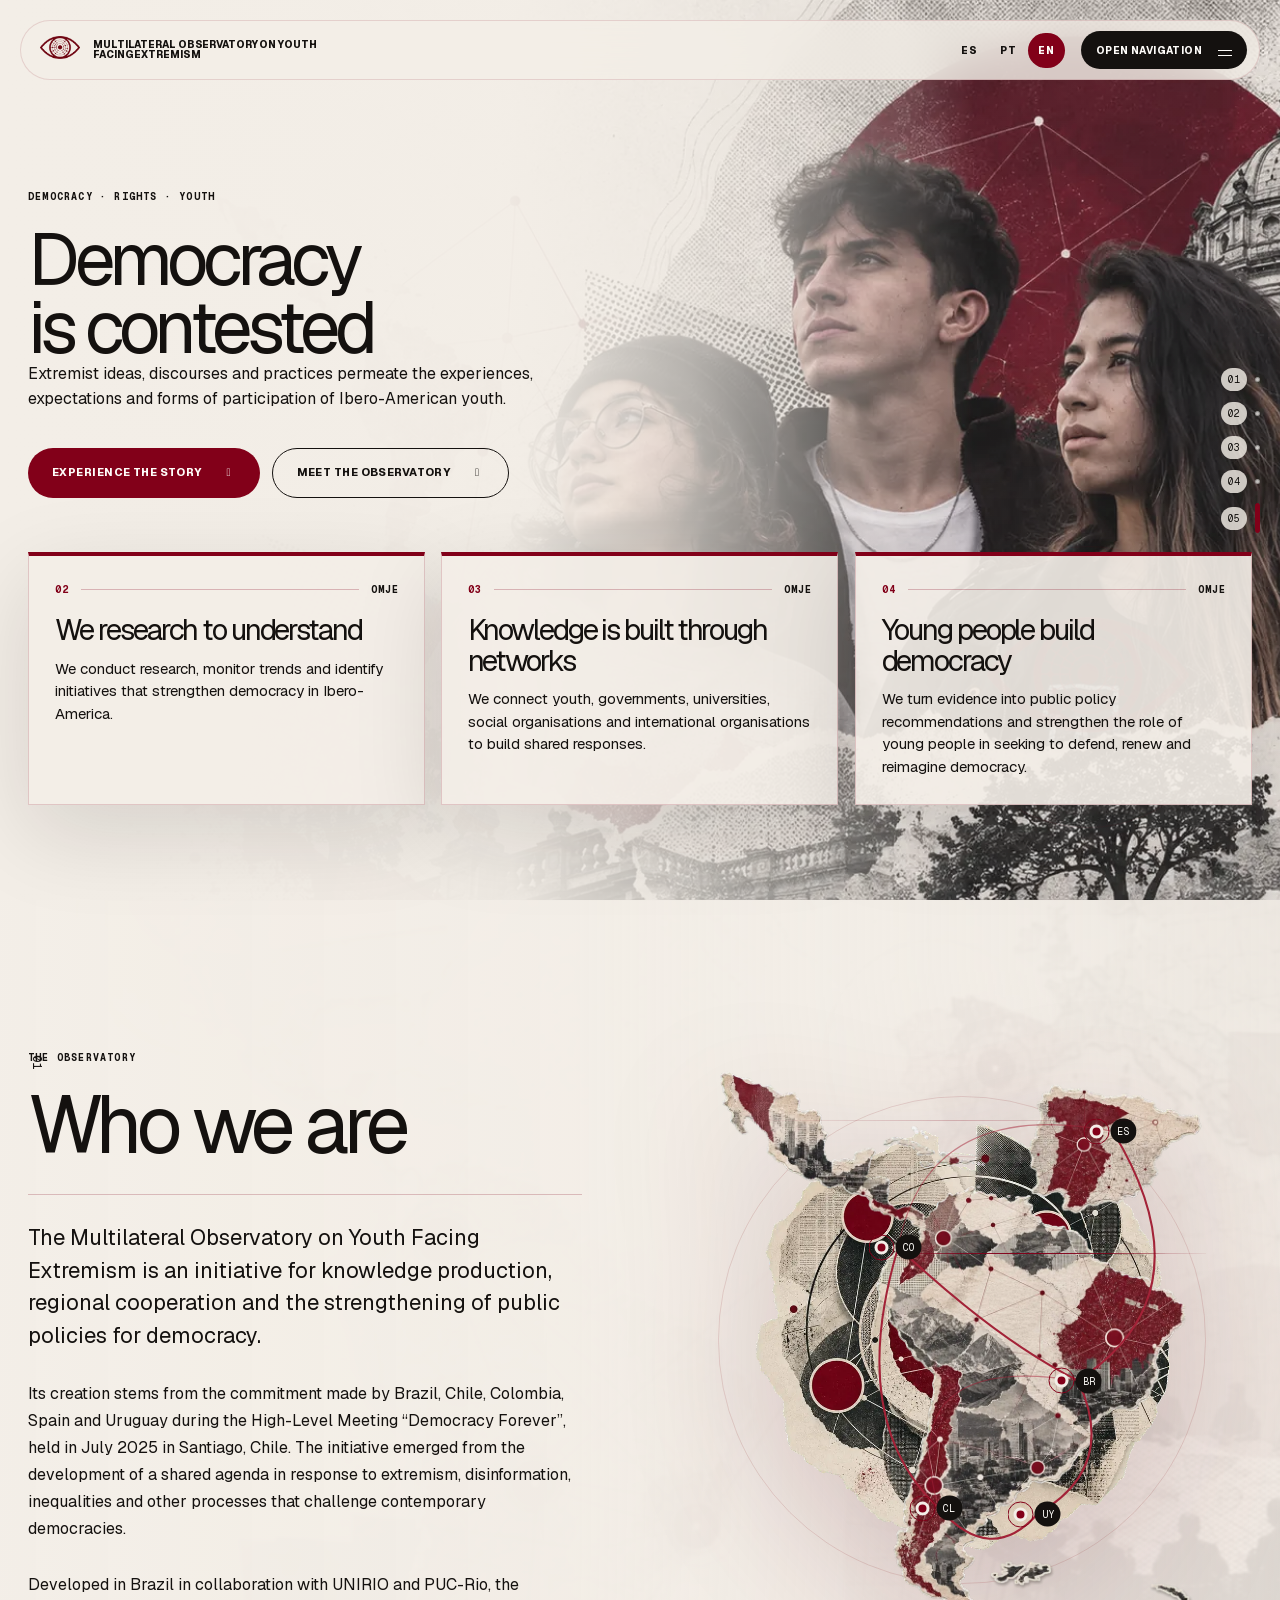
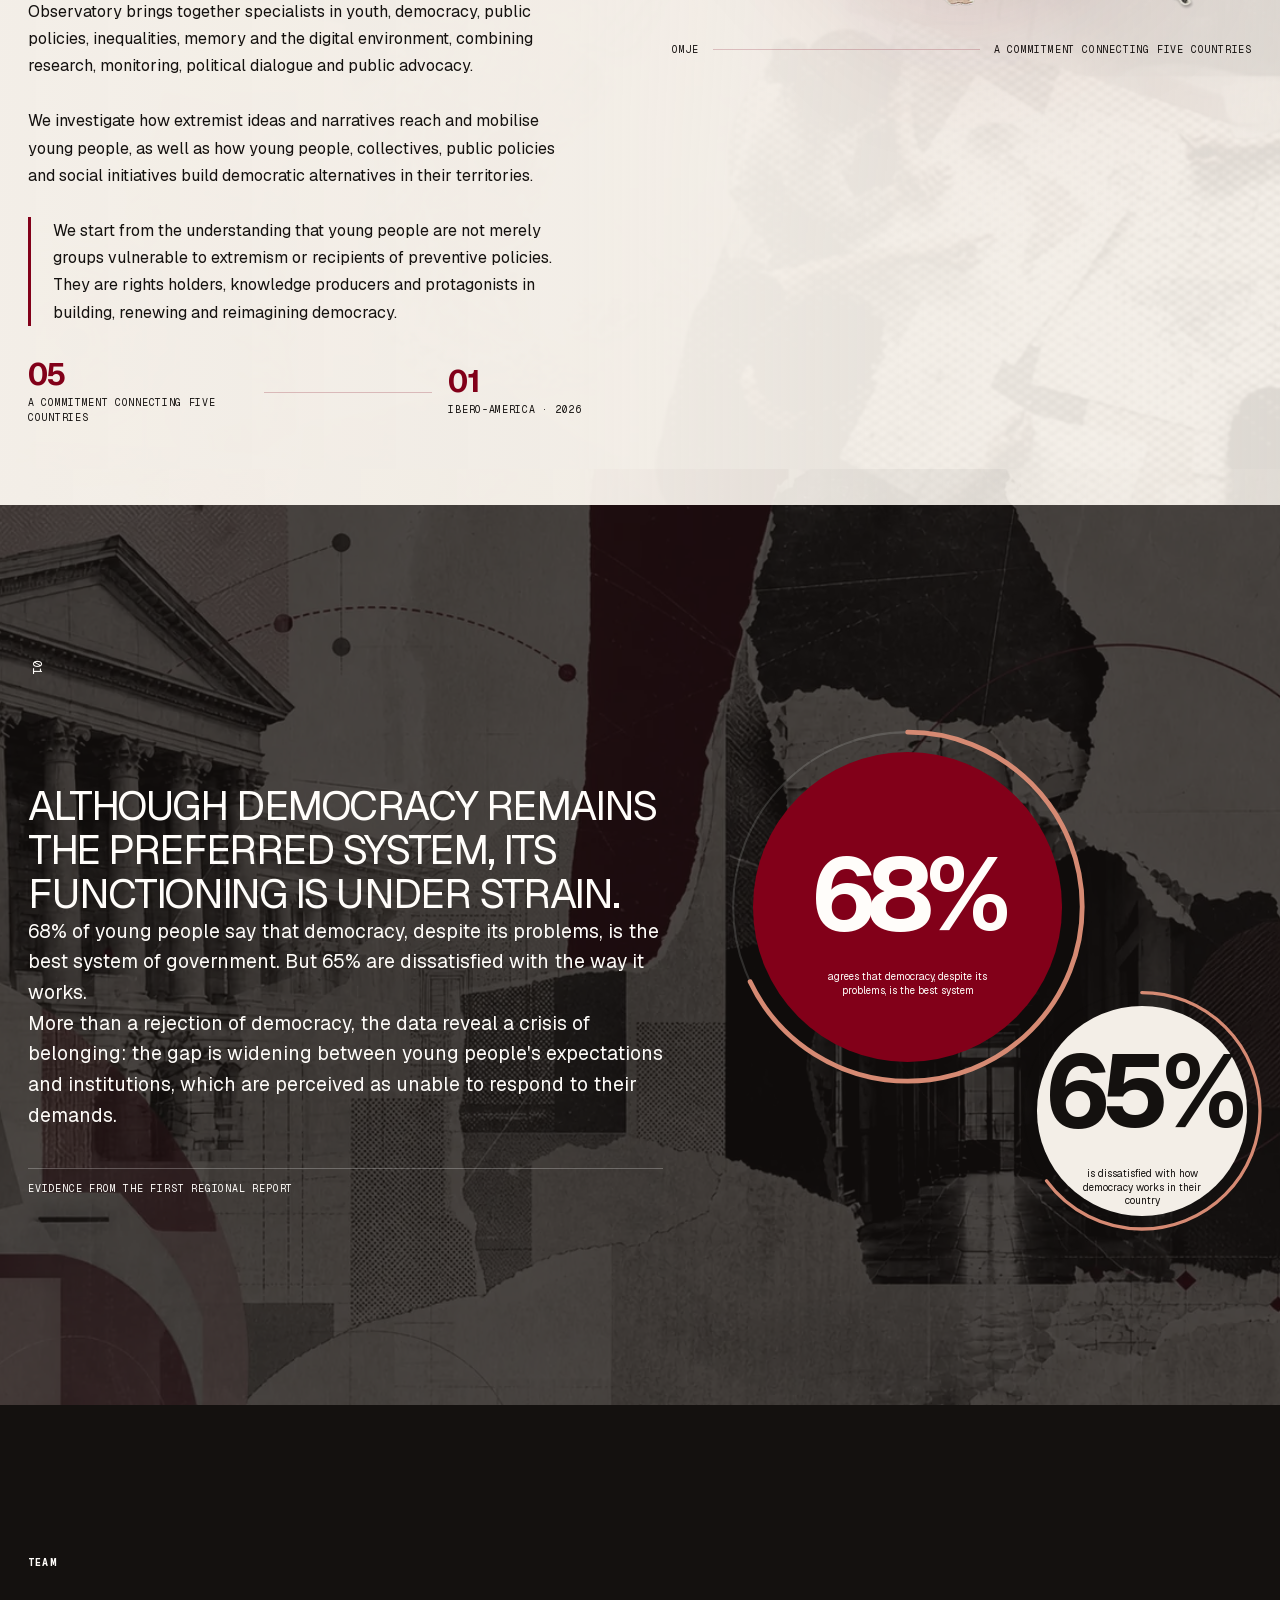
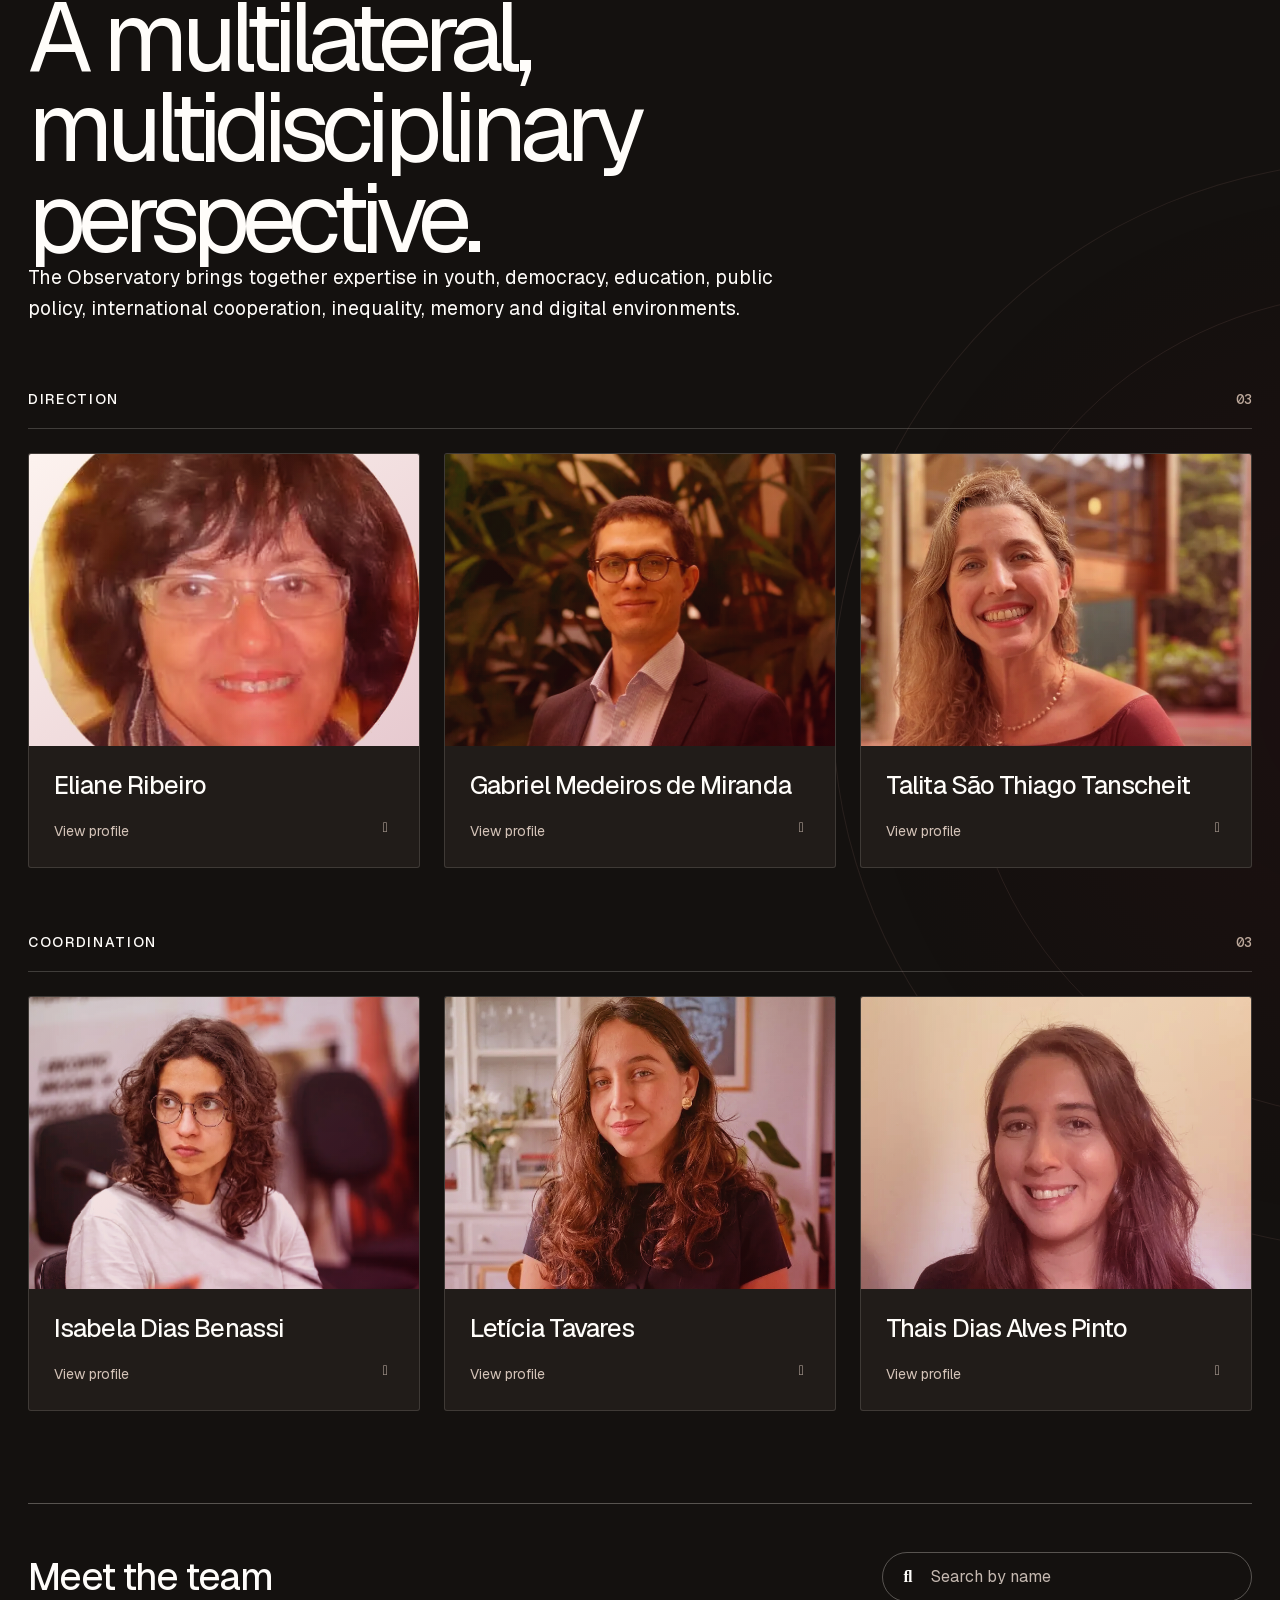
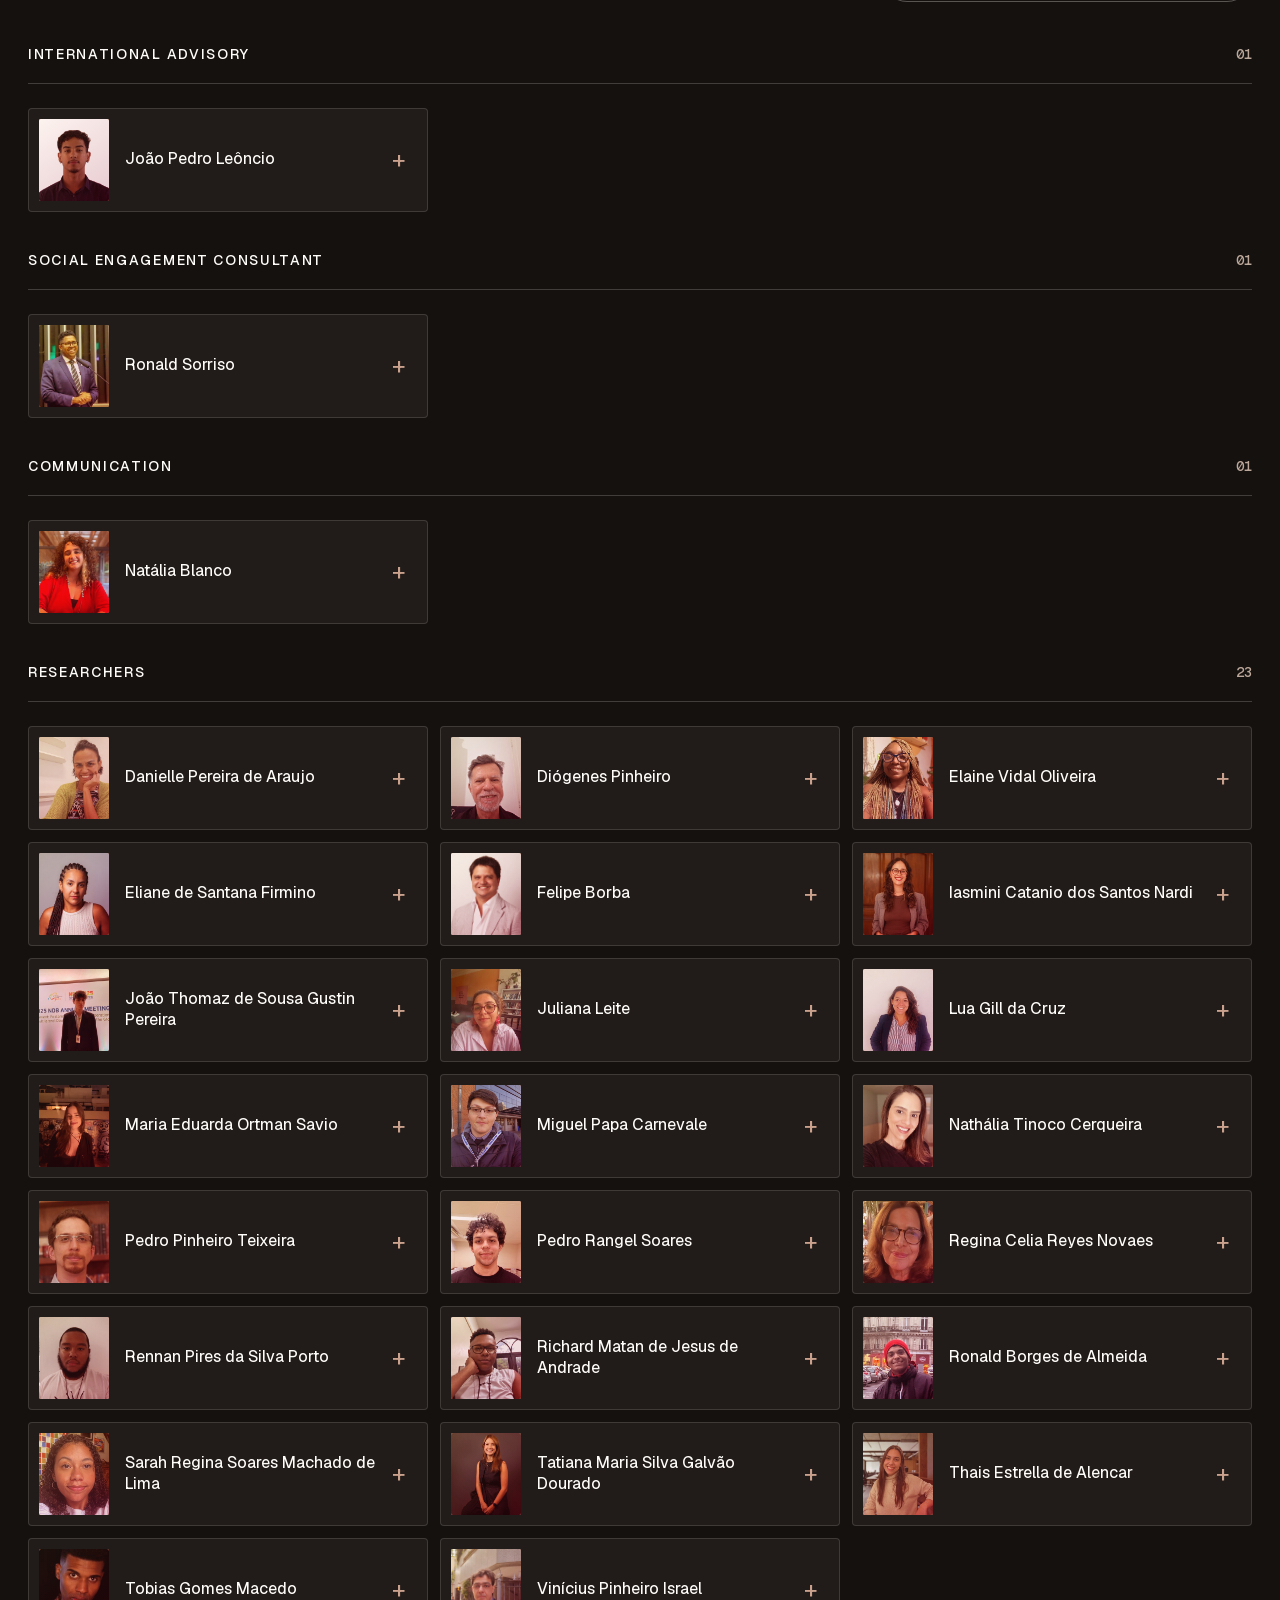
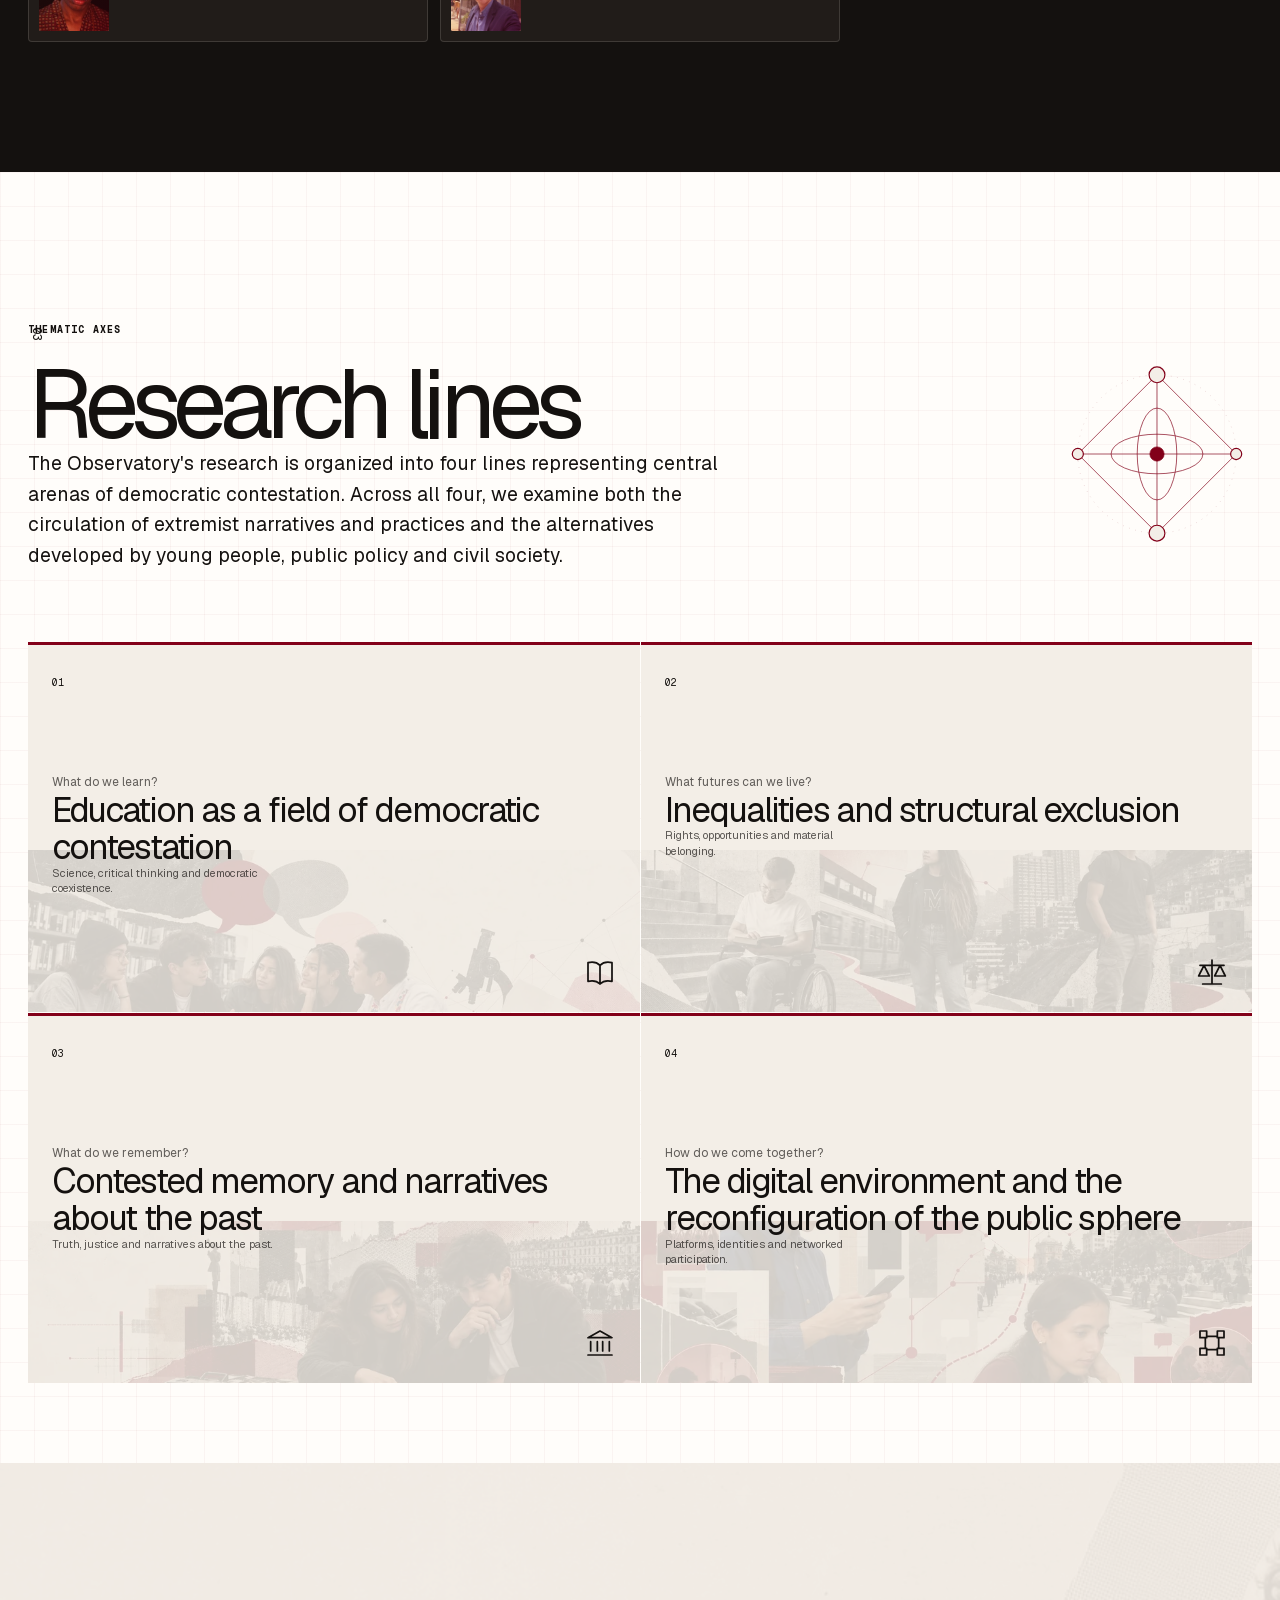
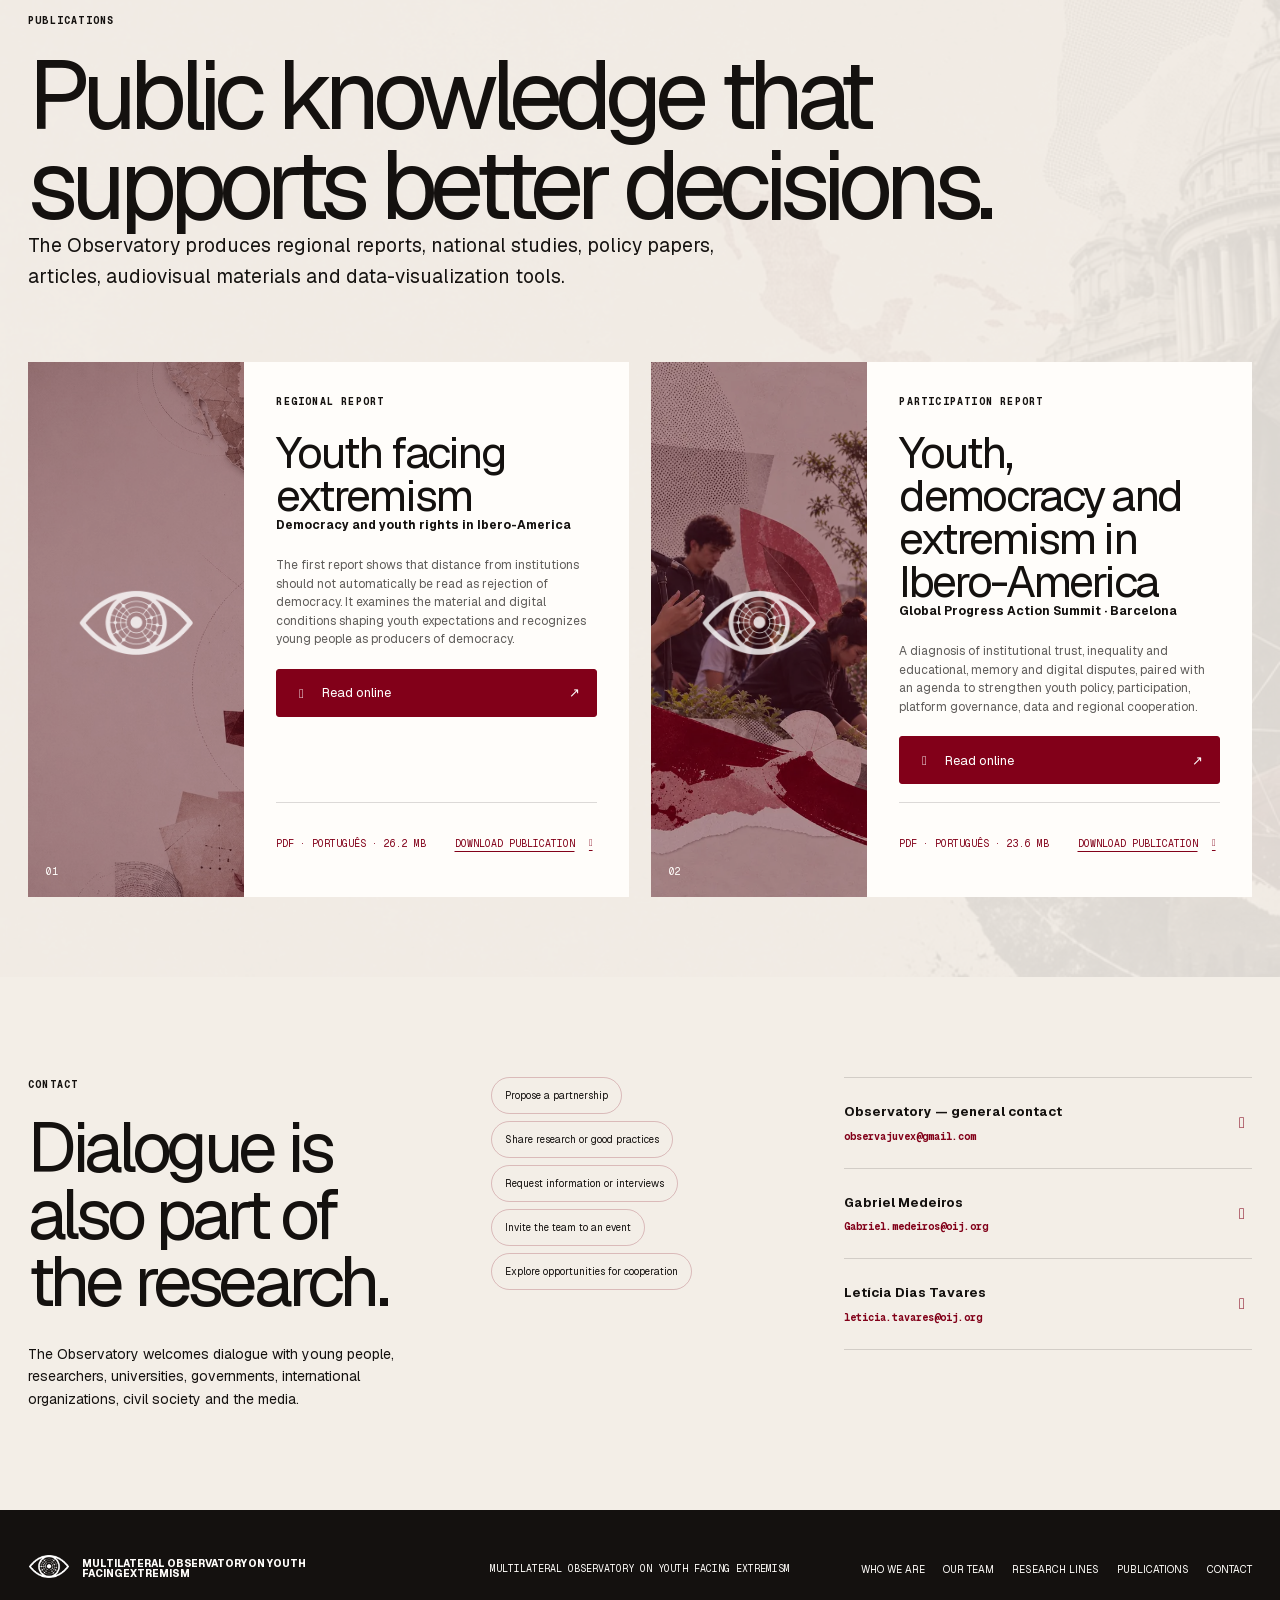
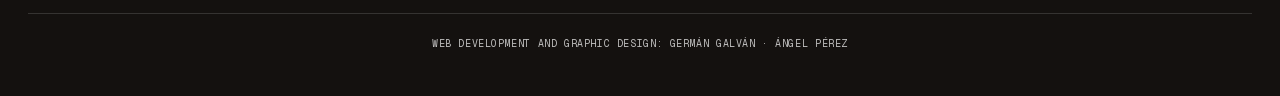
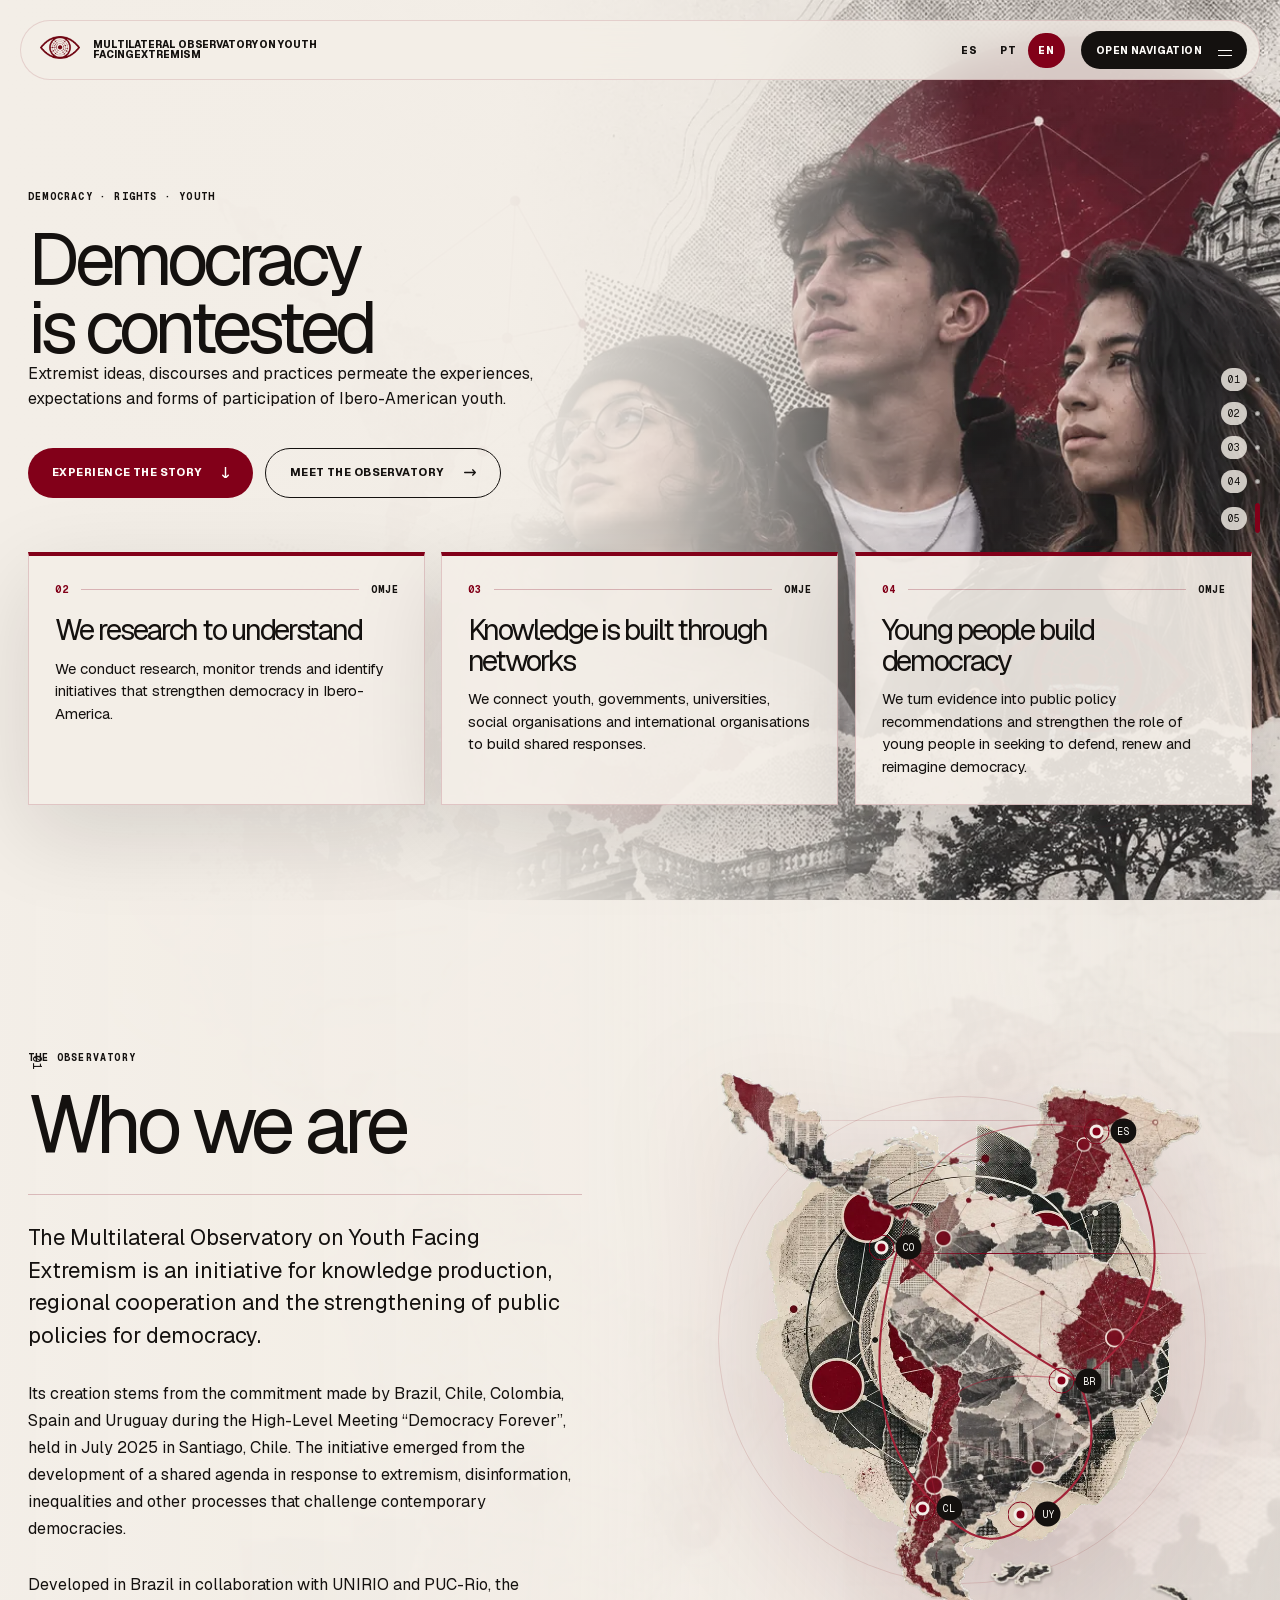
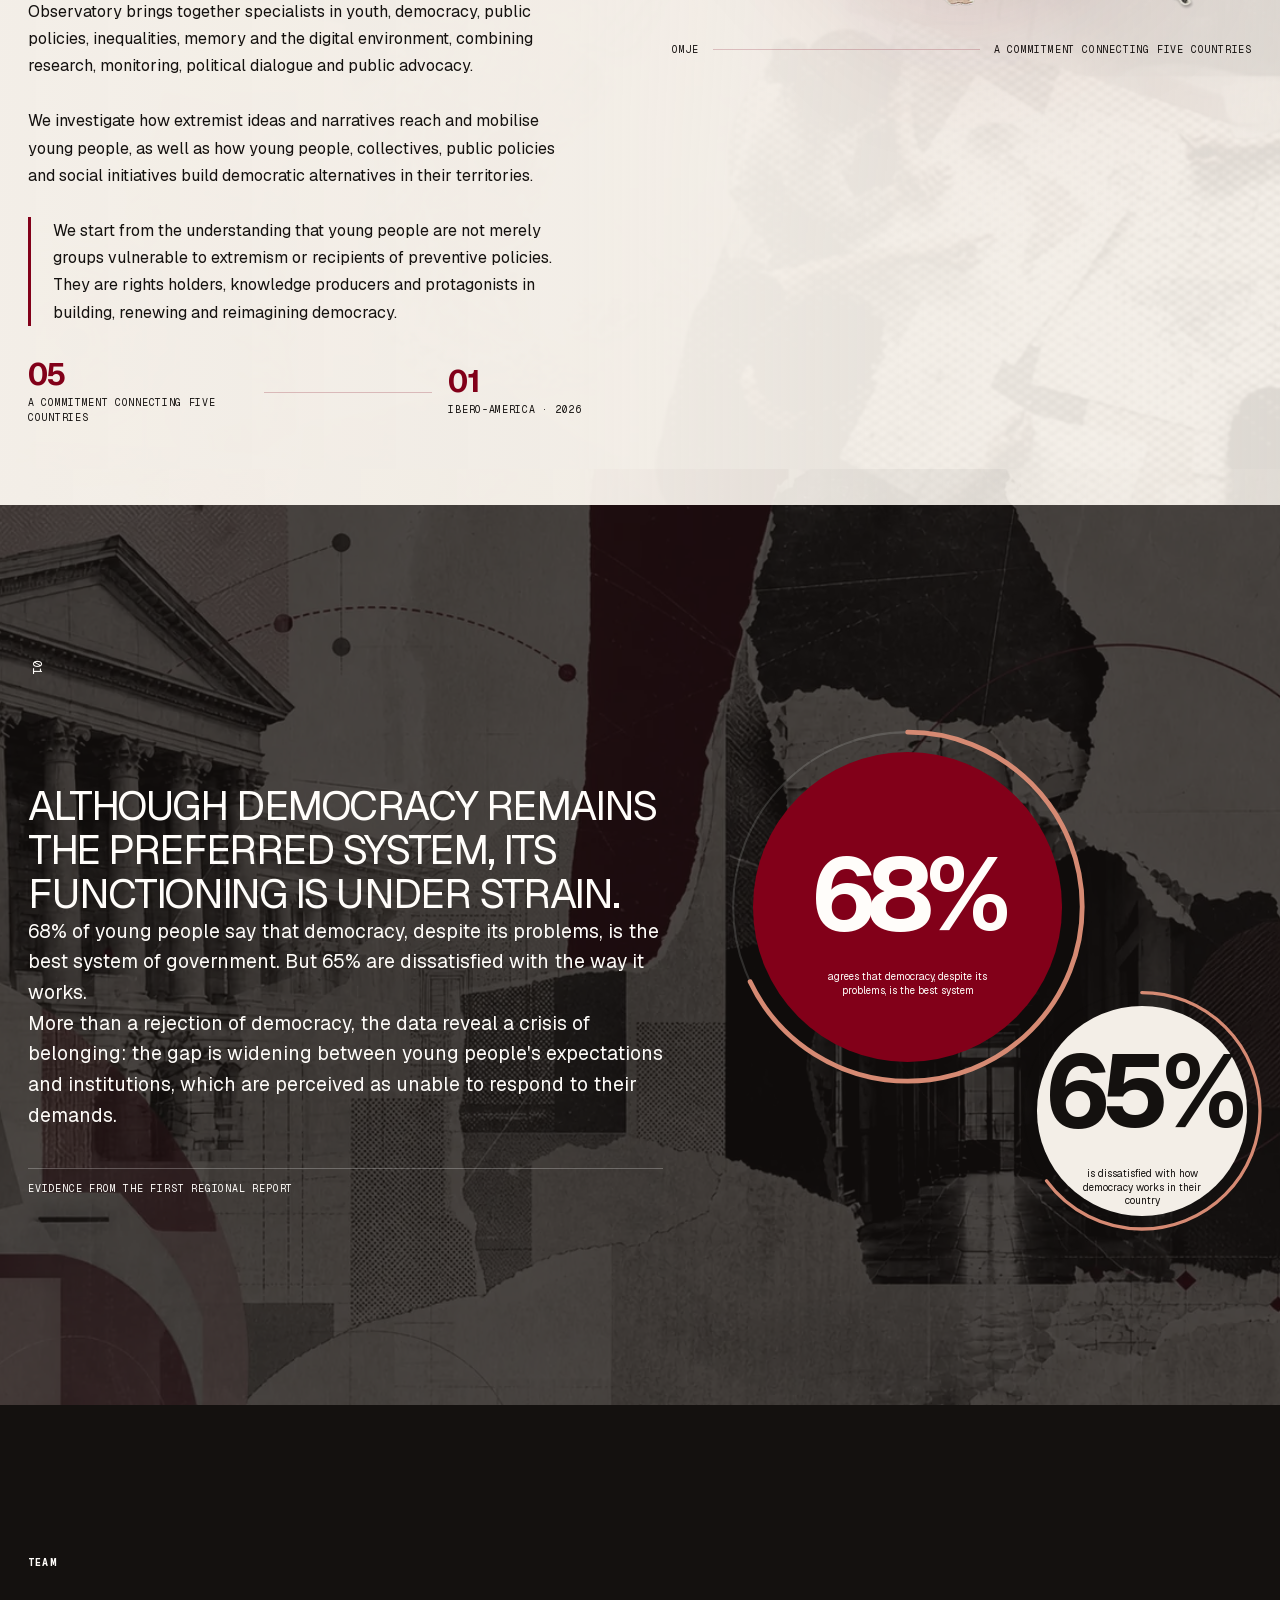
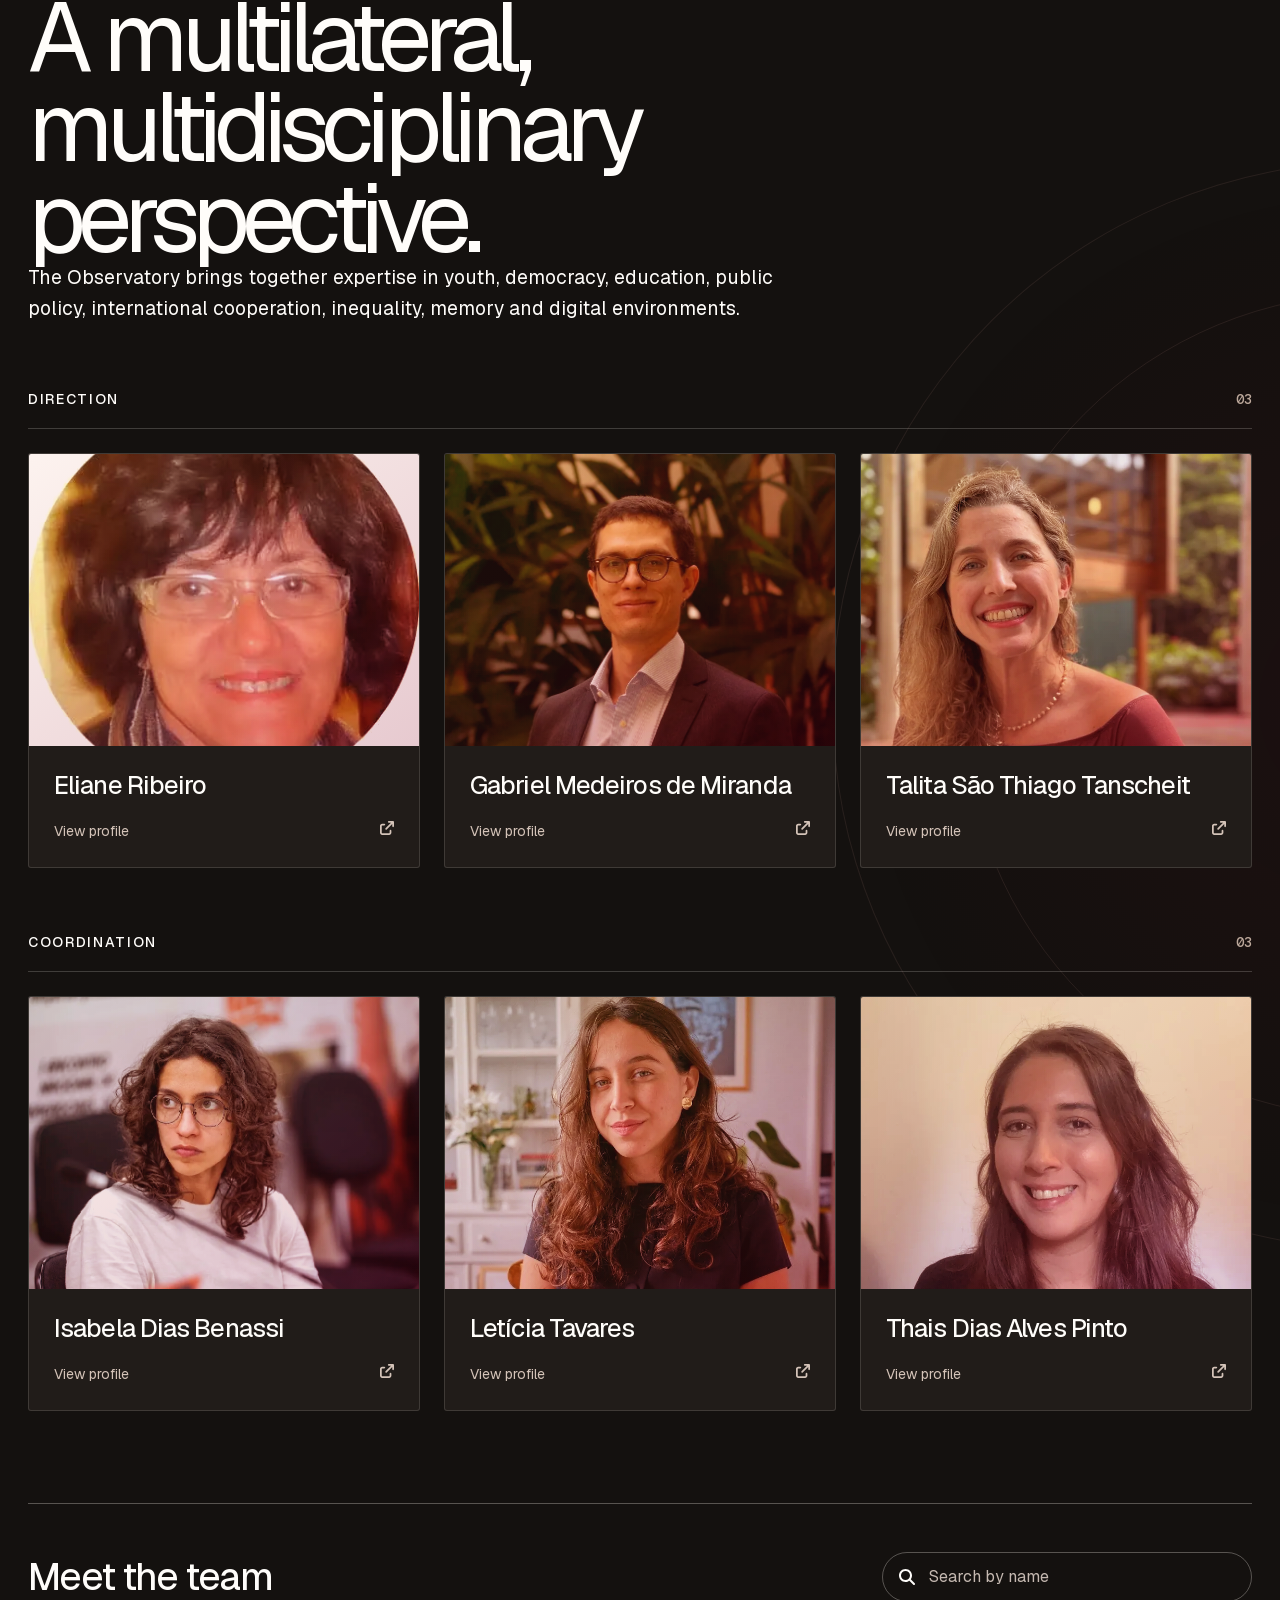
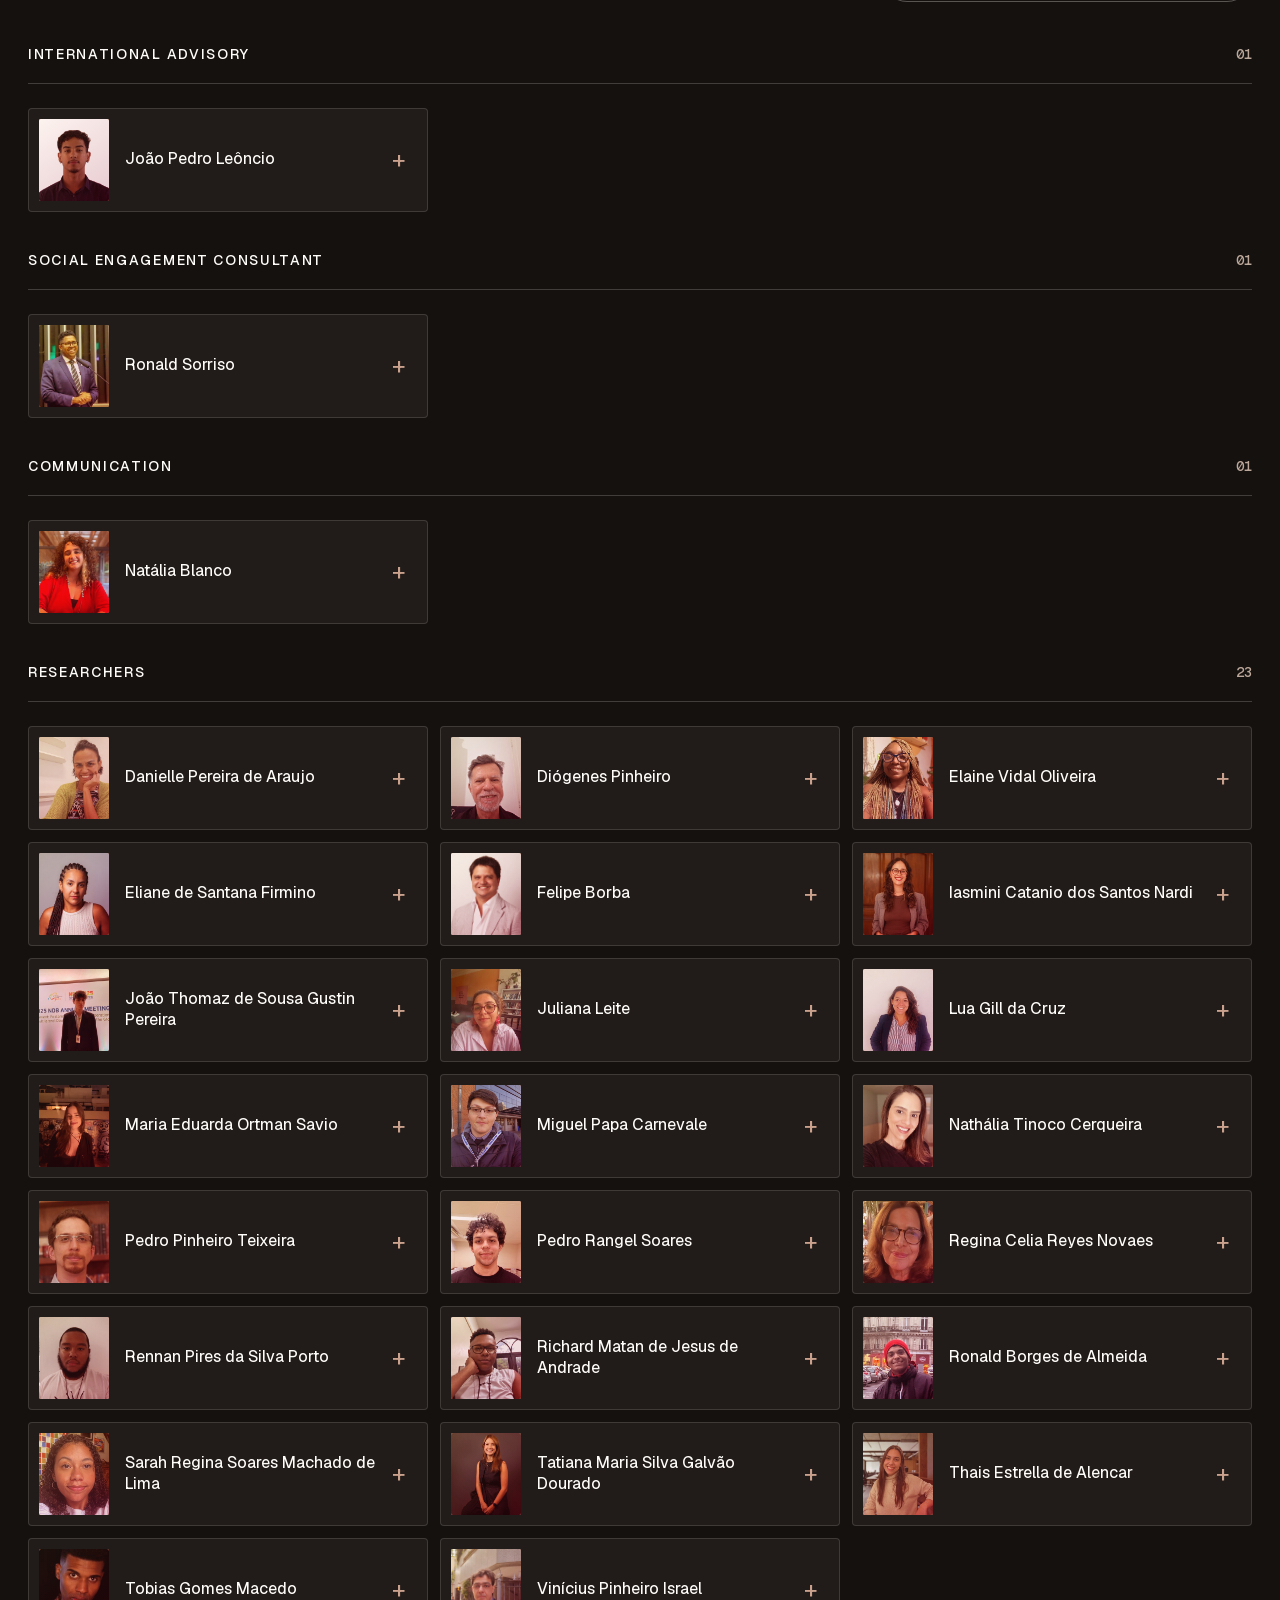
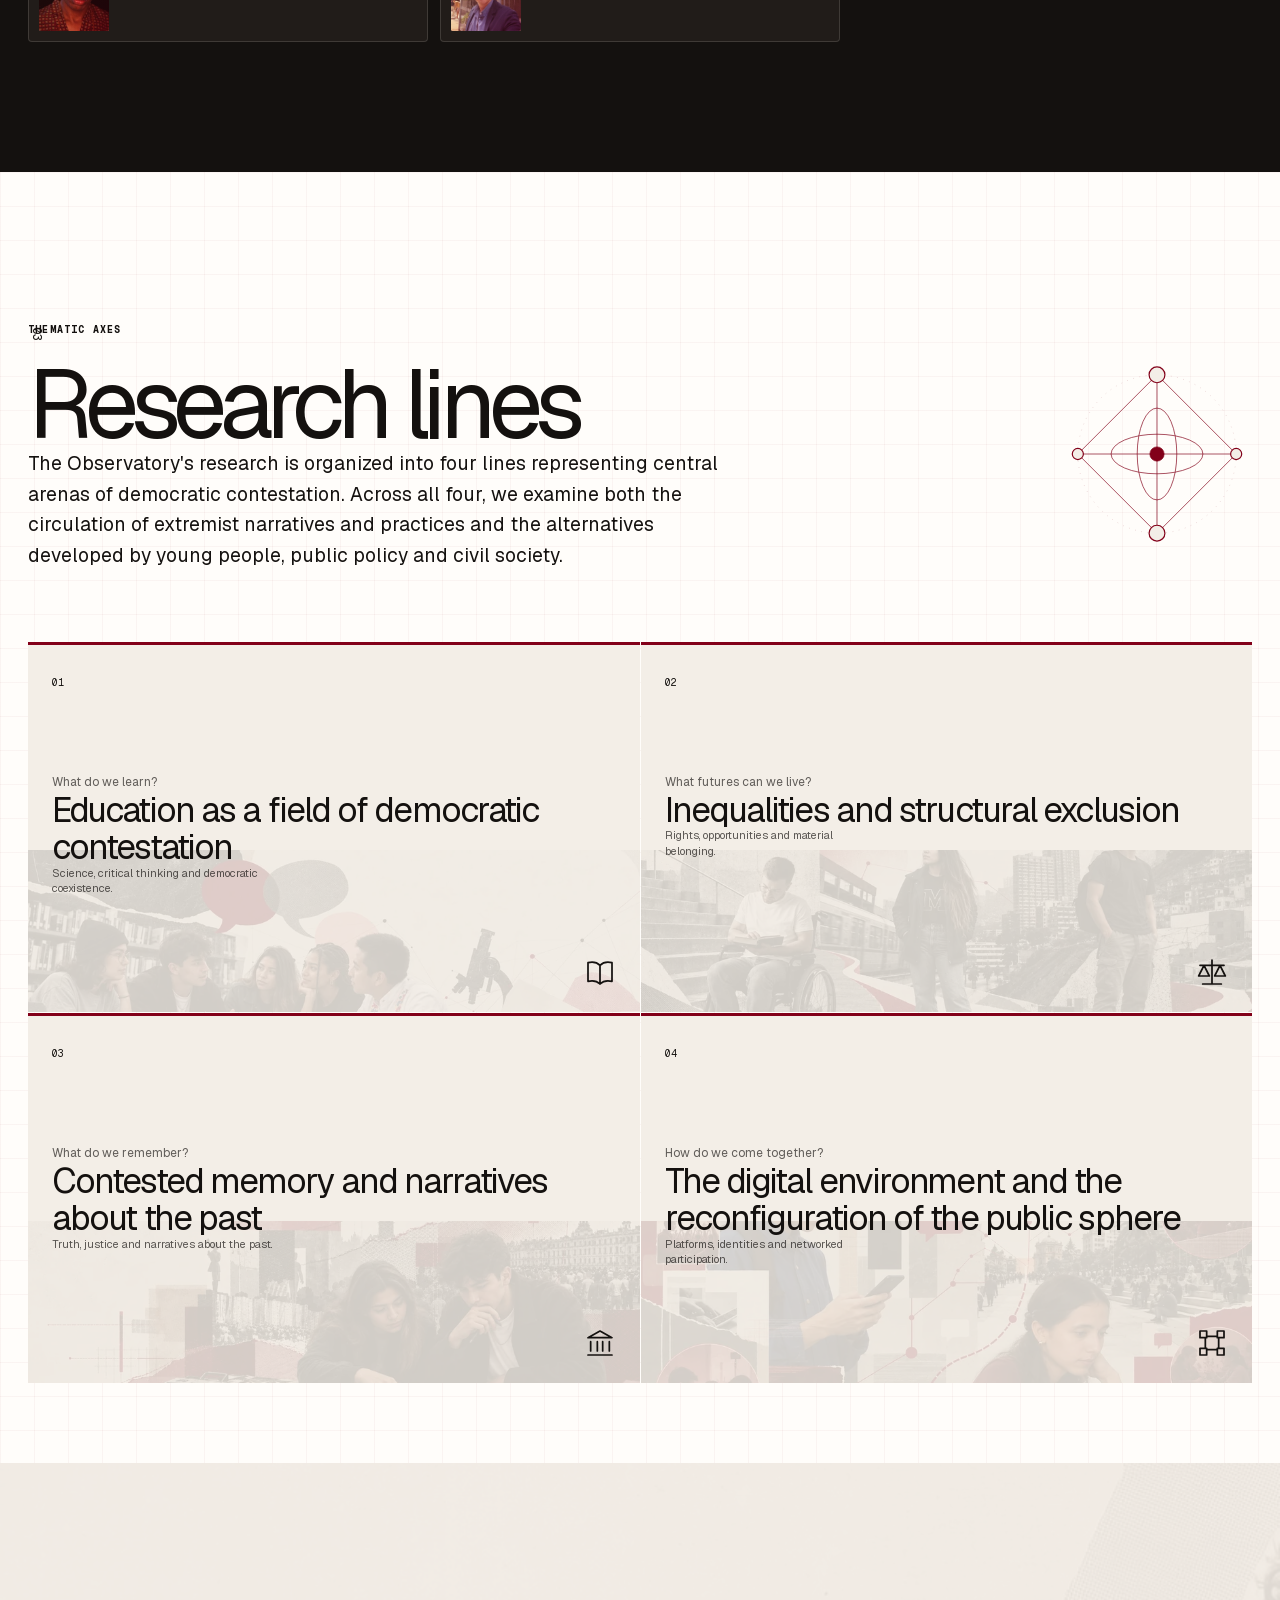
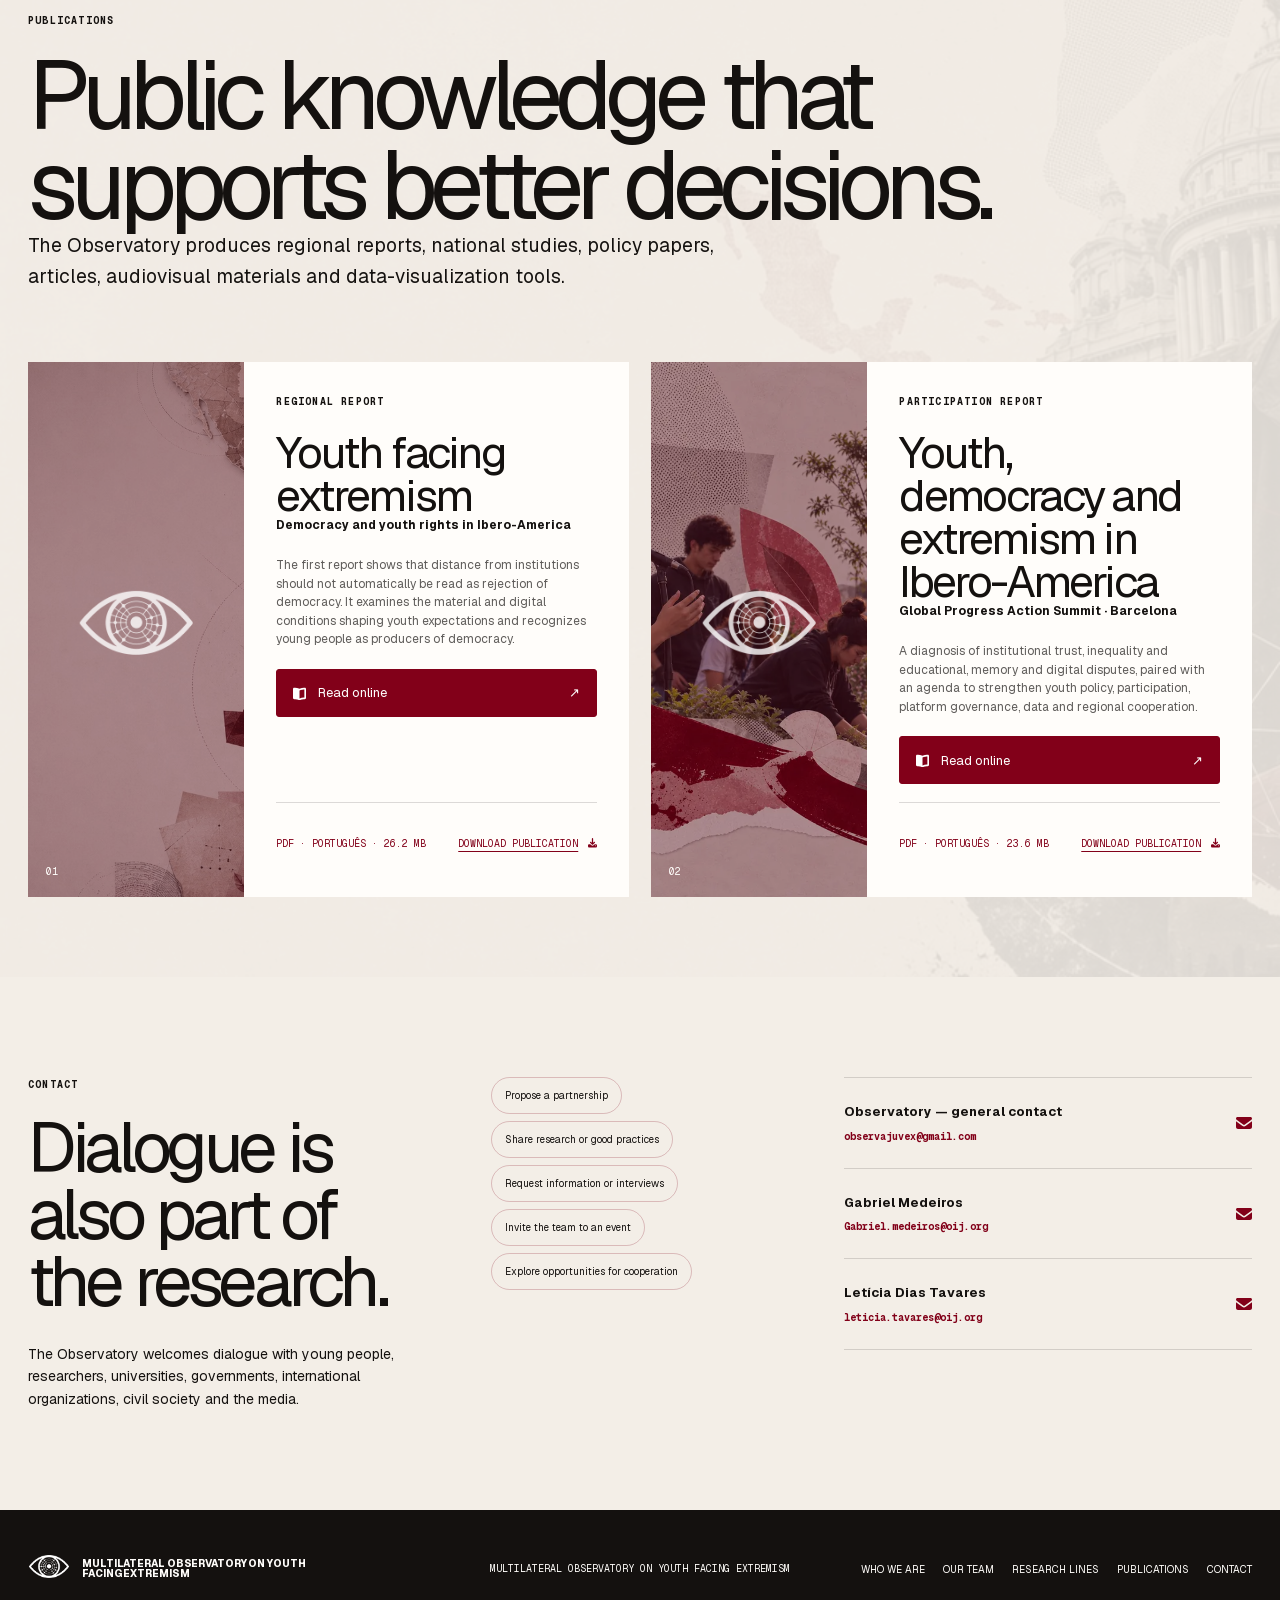
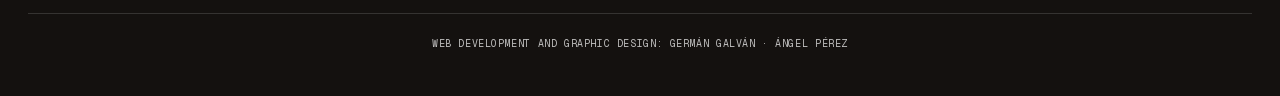
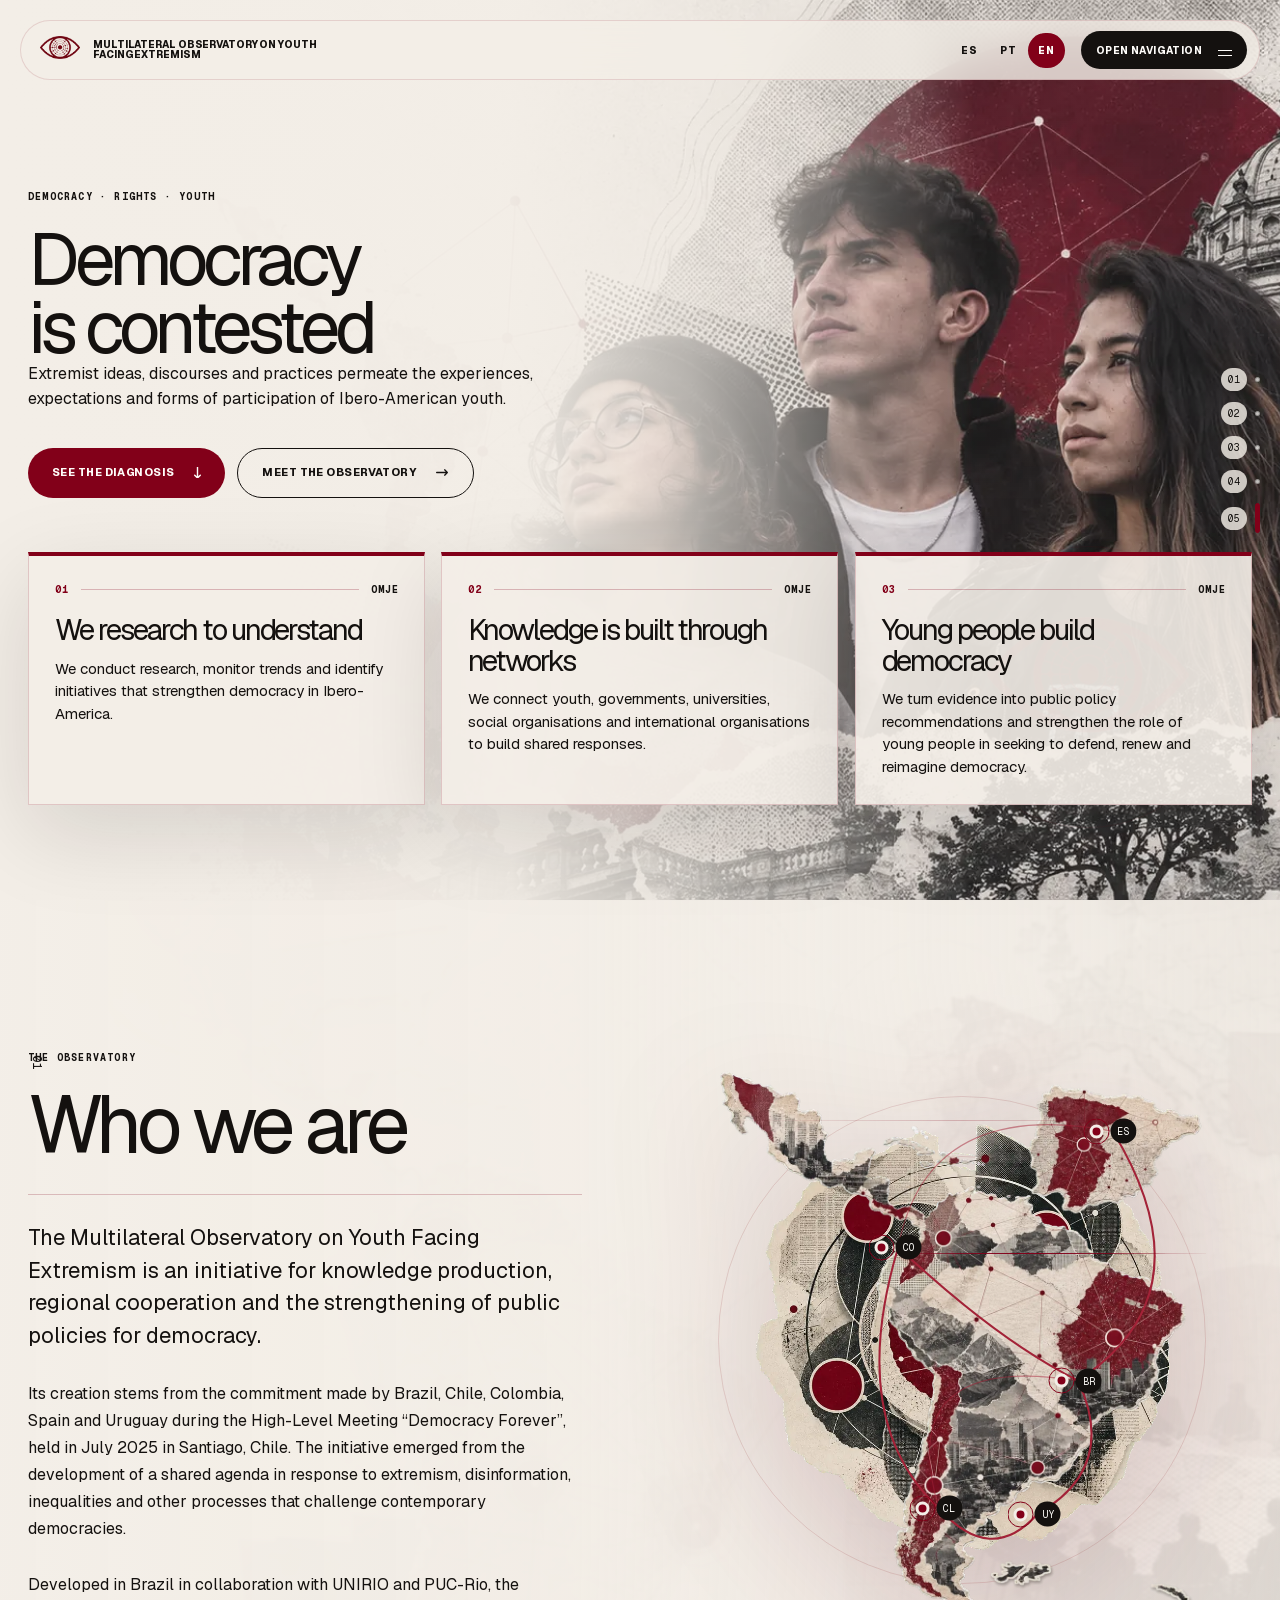
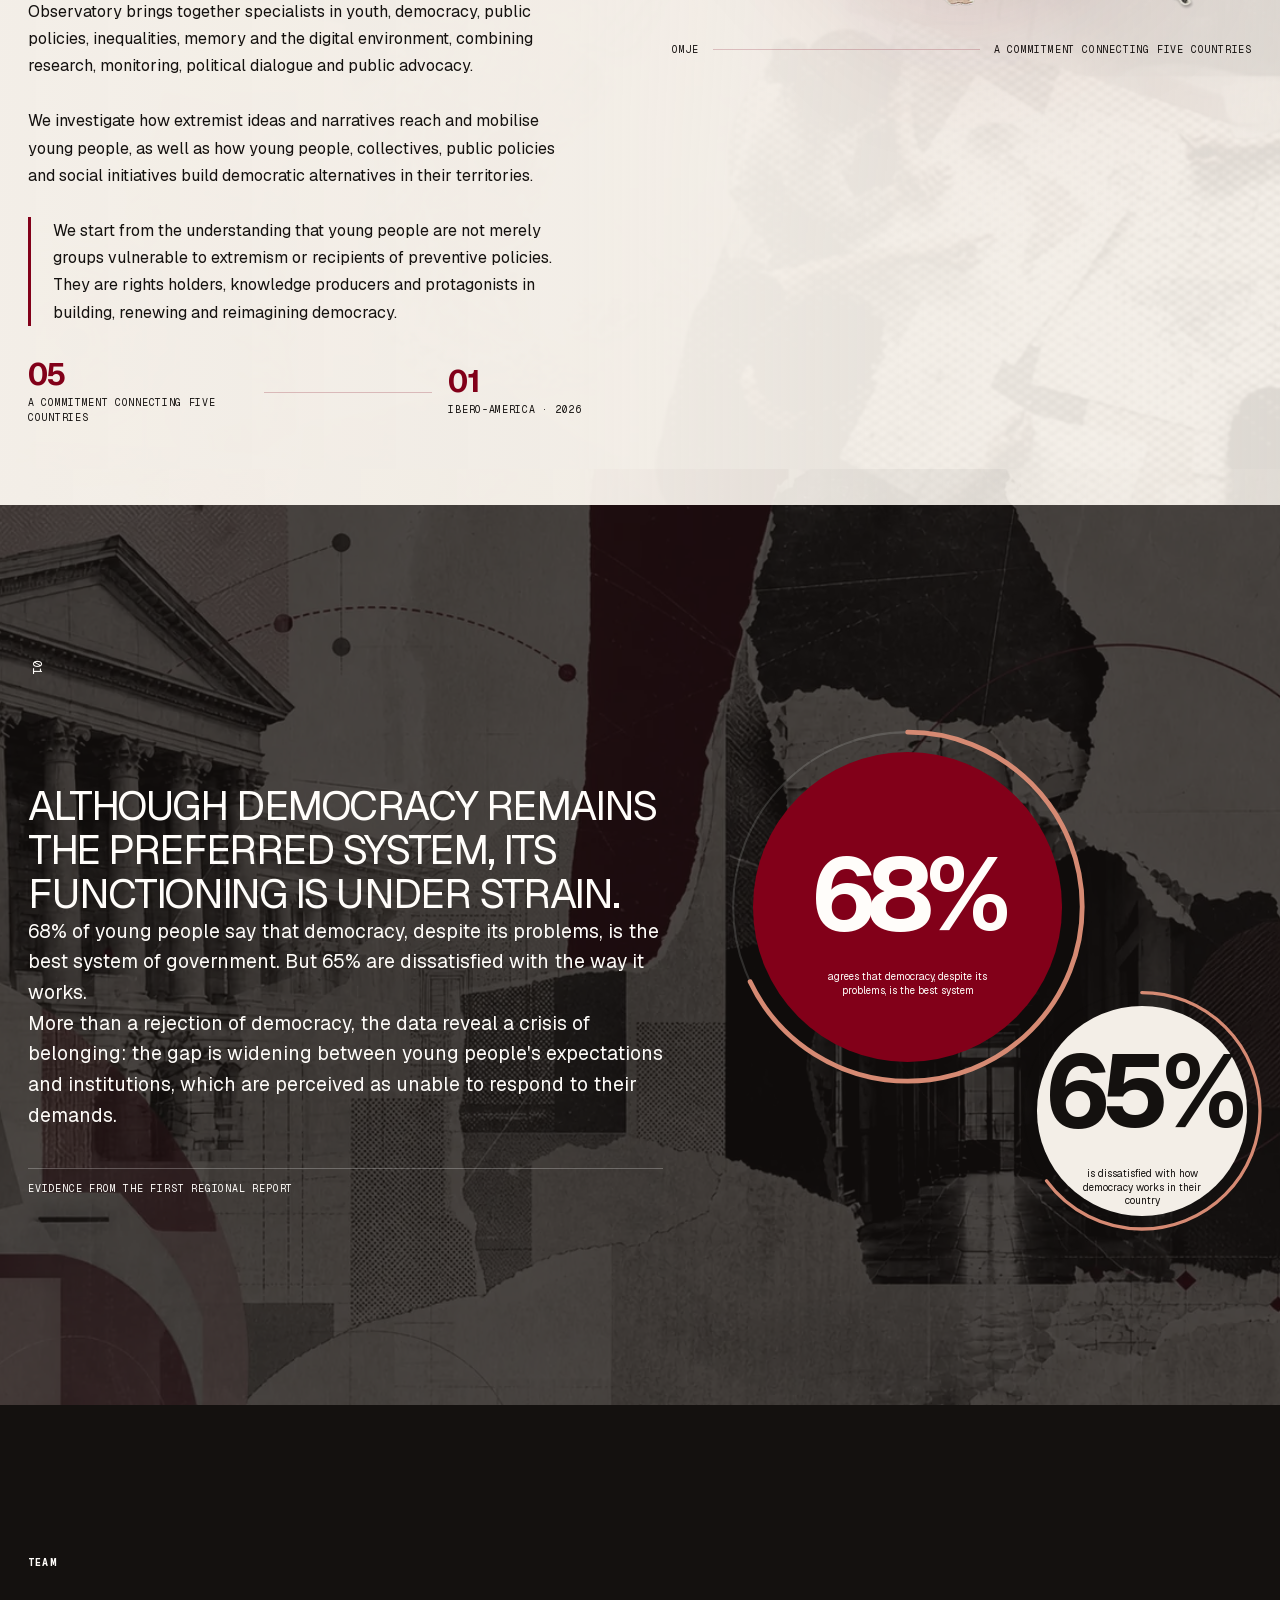
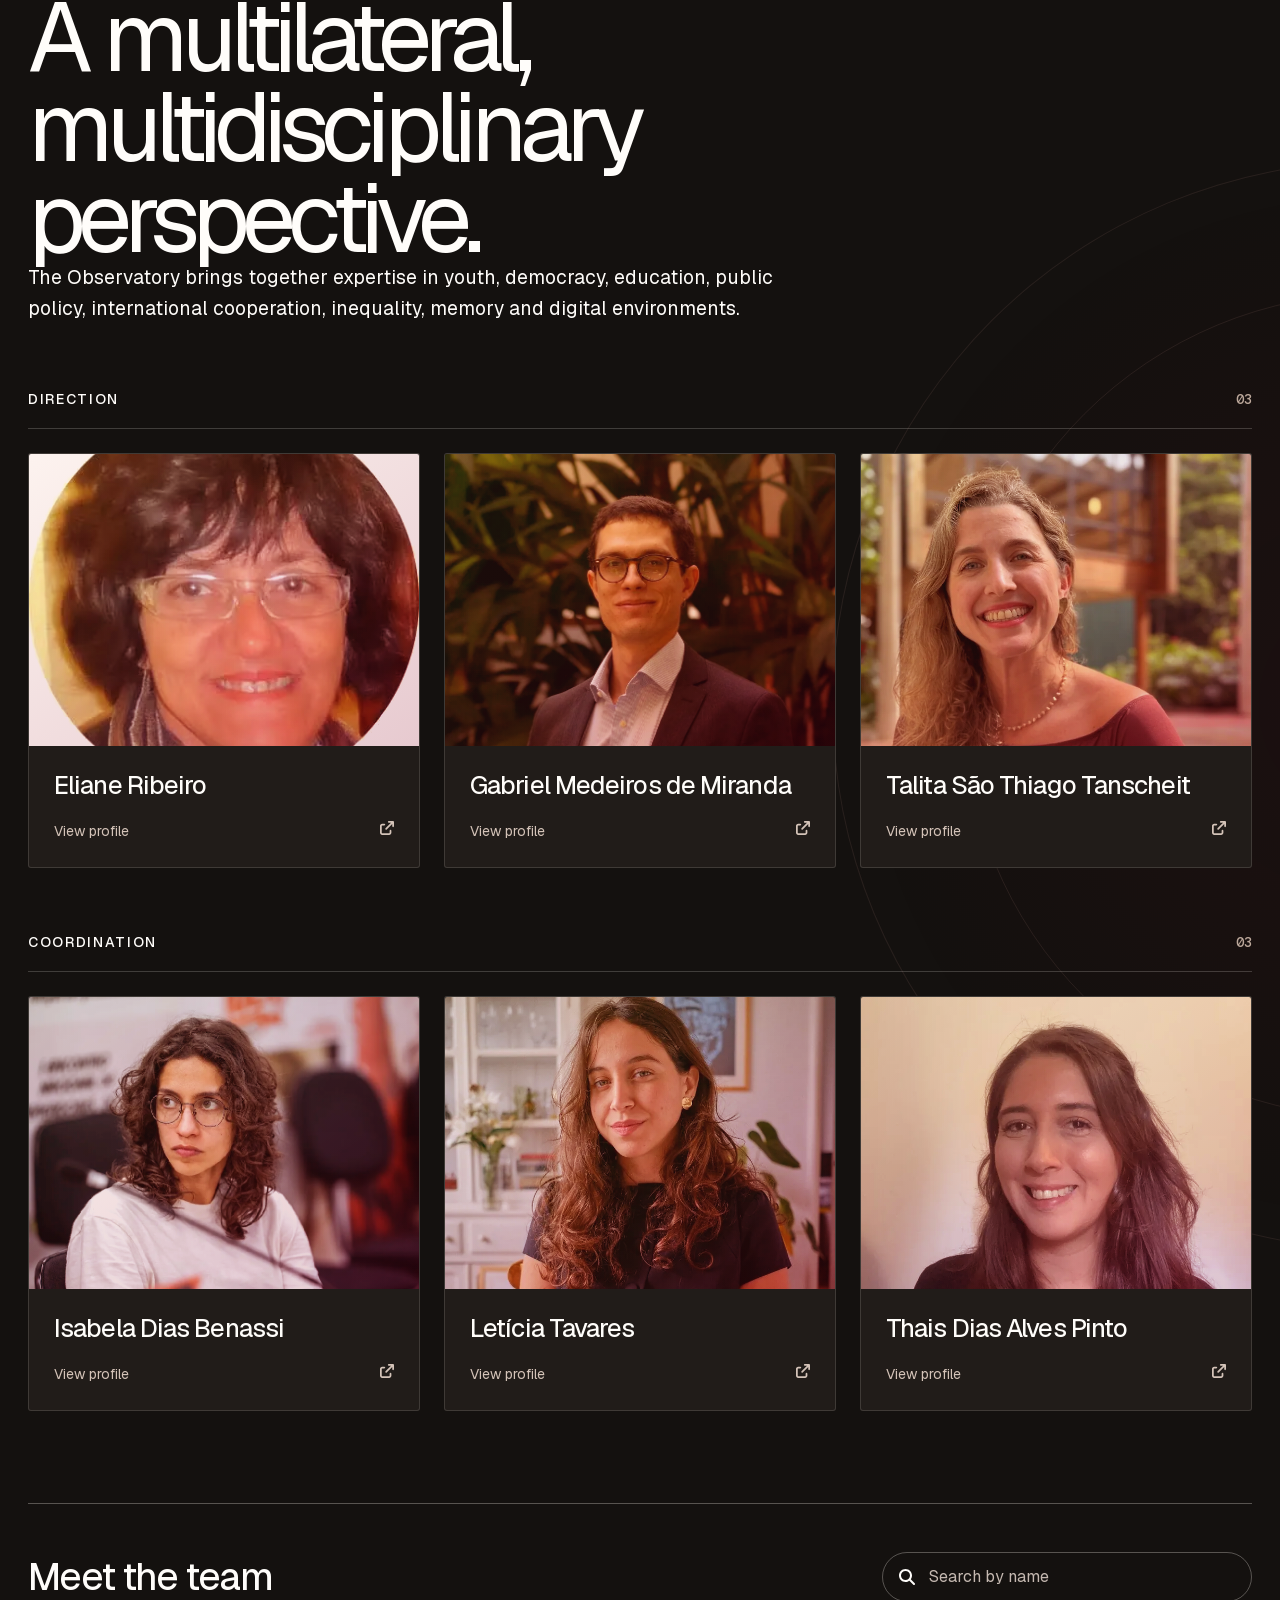
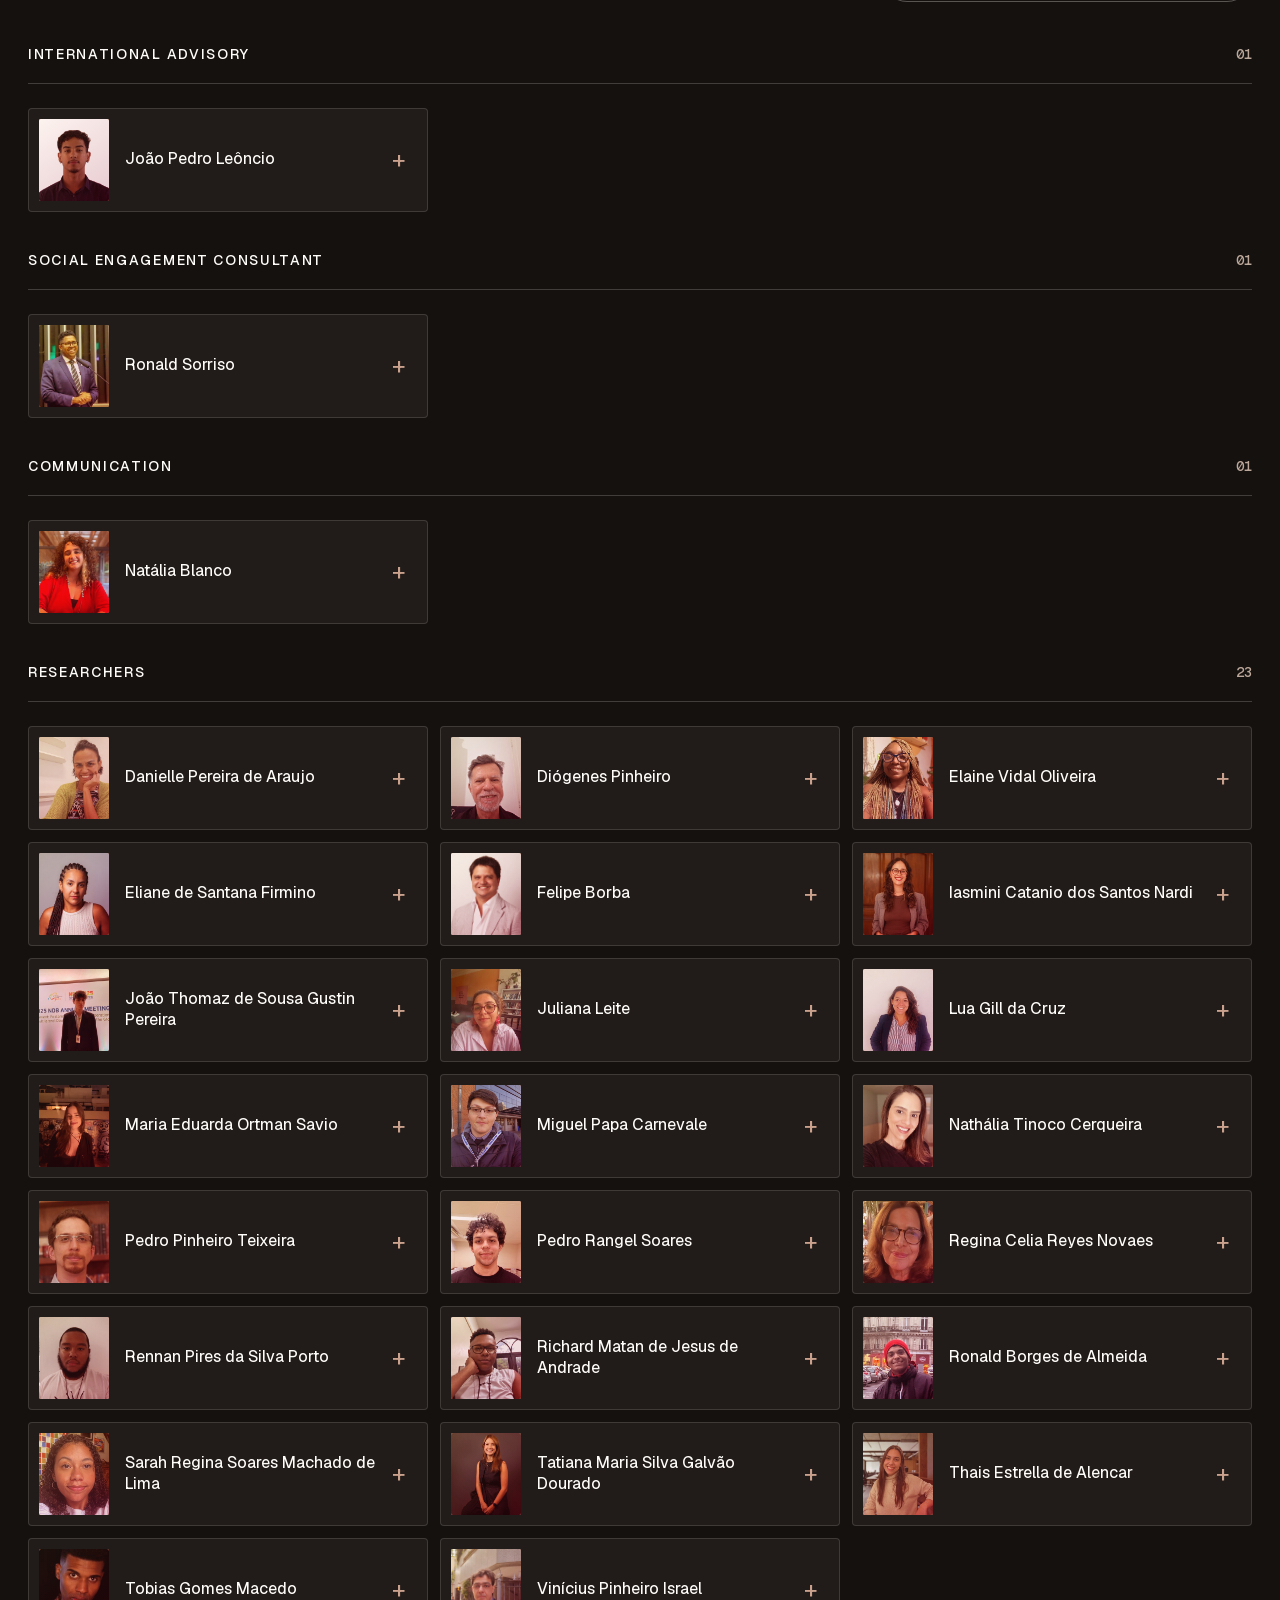
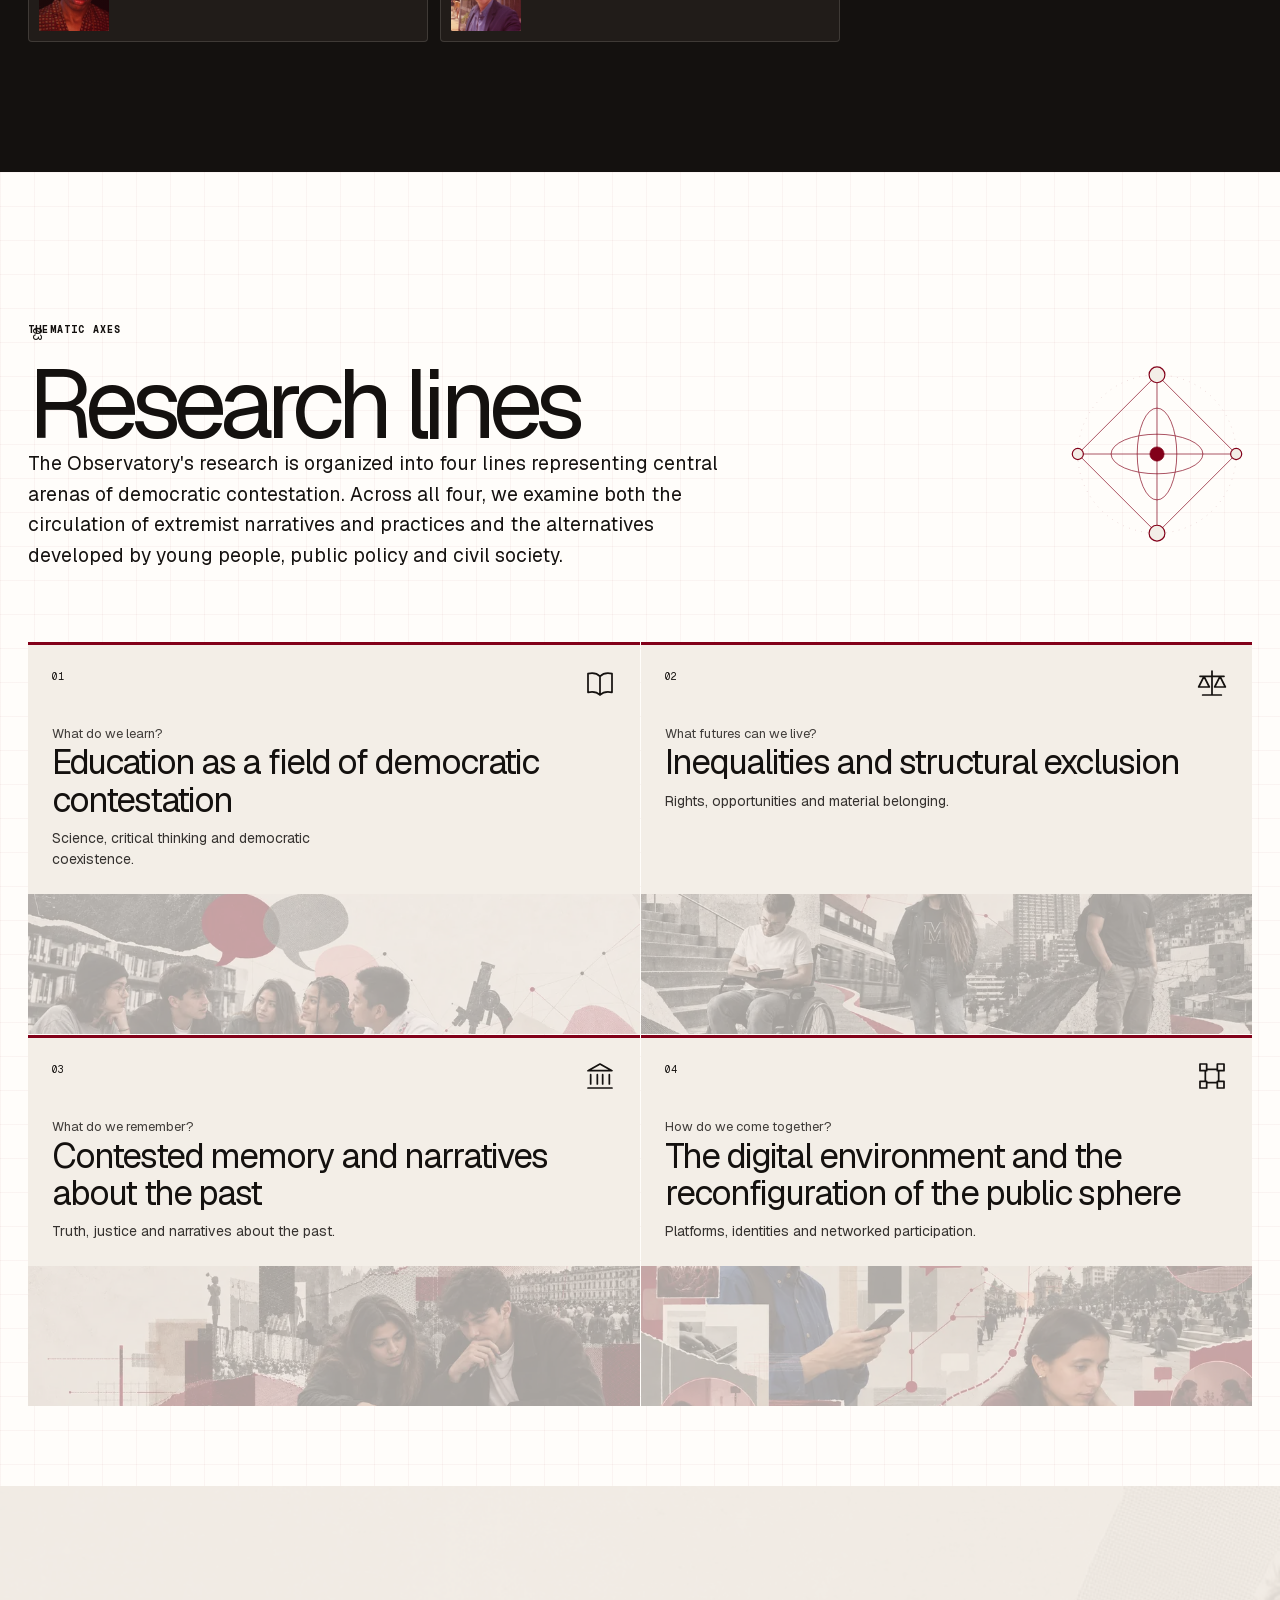
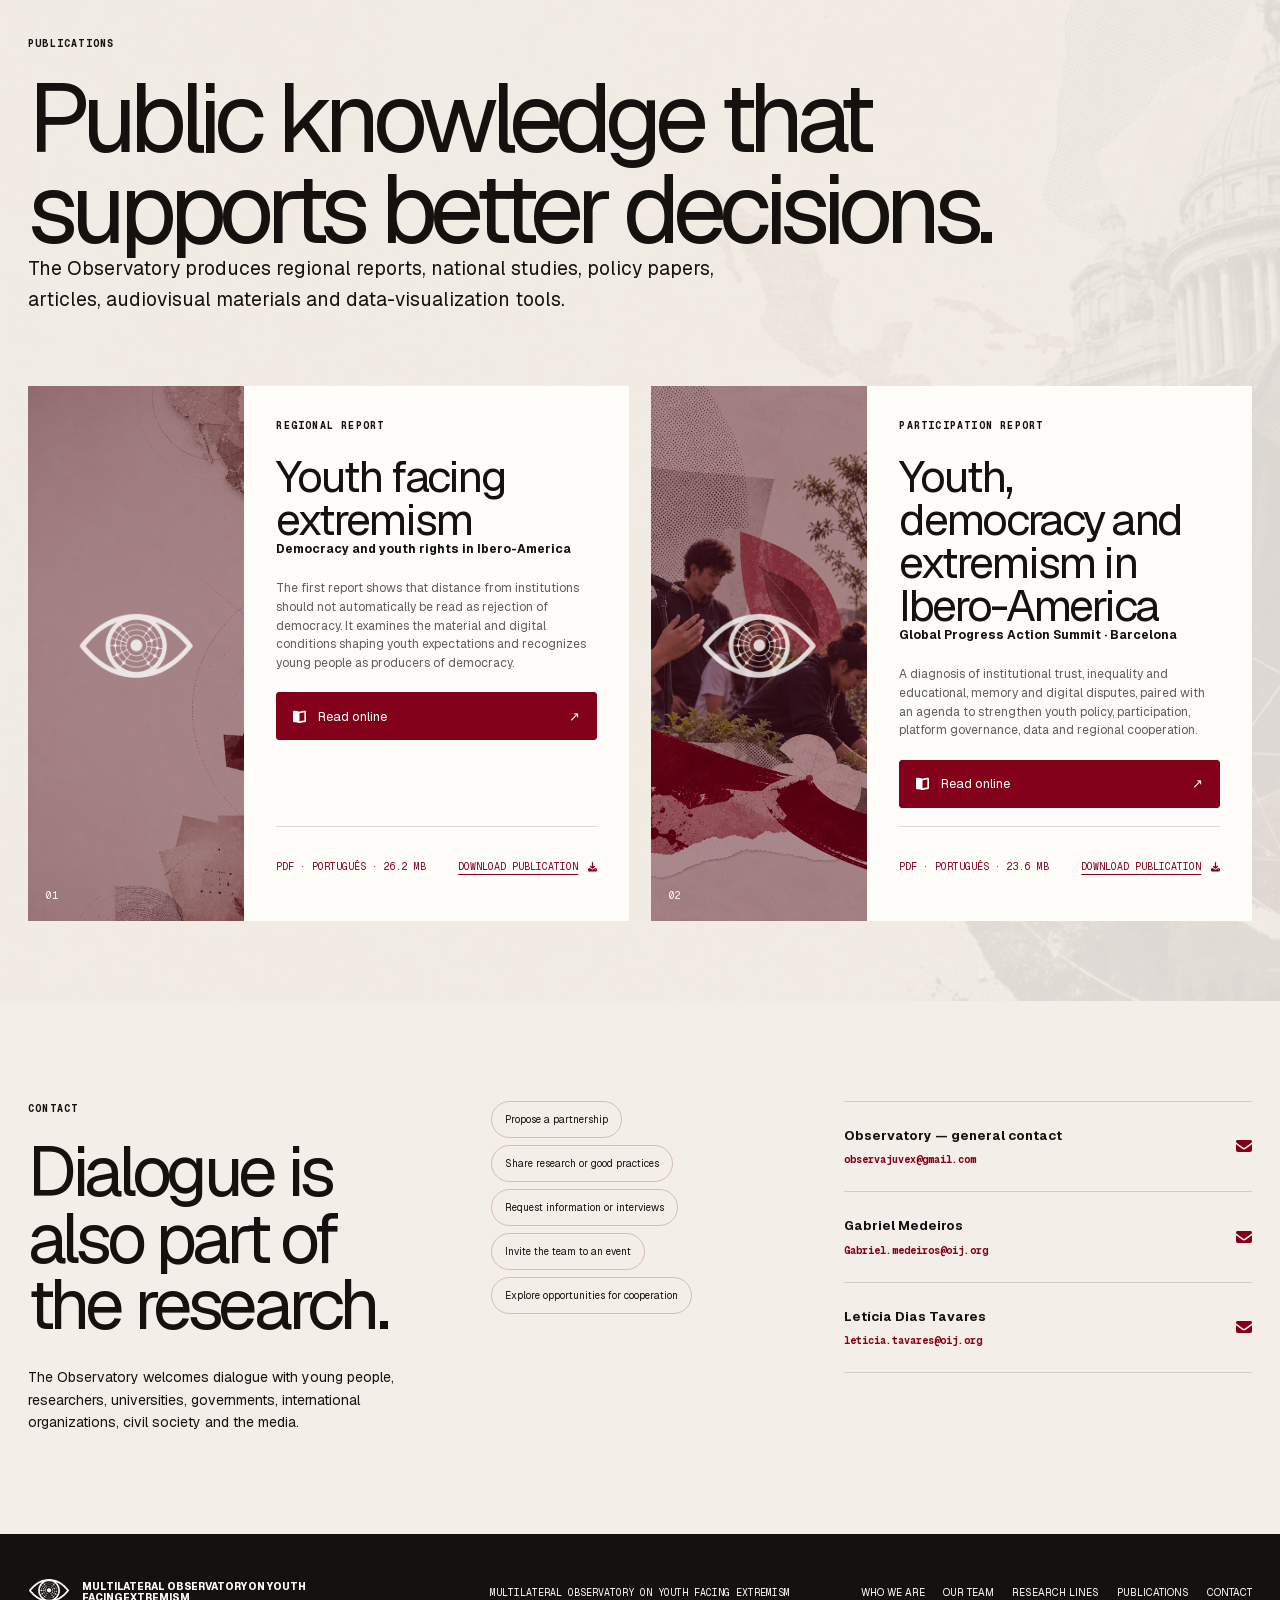
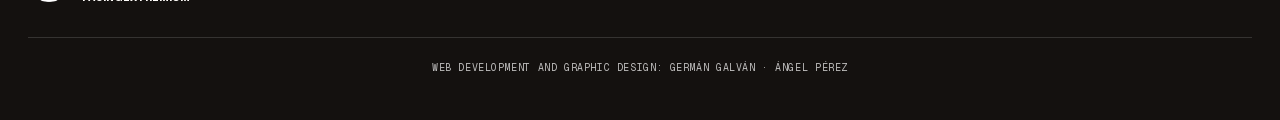
